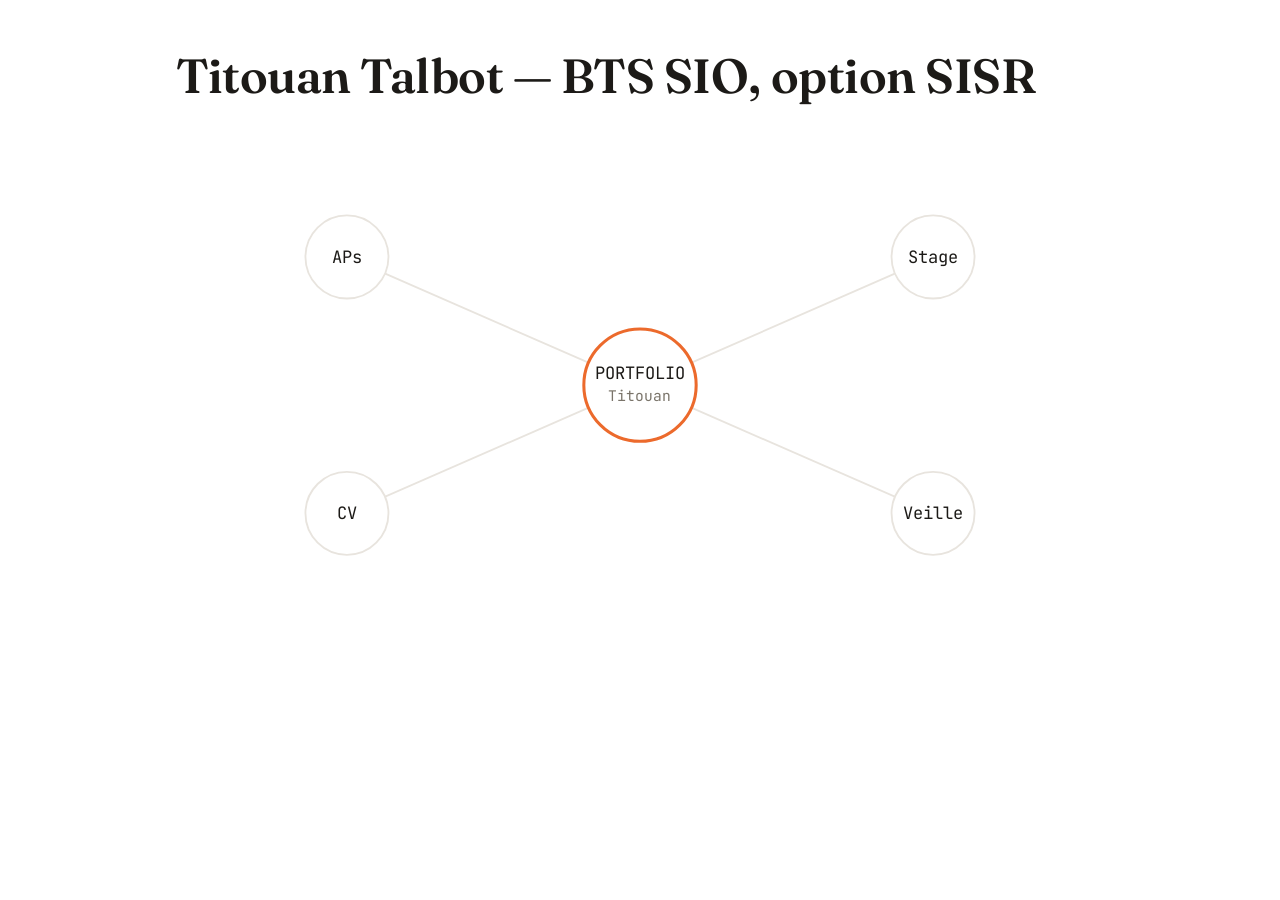
==== portfolio.html @ 85437530 "Add files via upload" ====
<!DOCTYPE html>
<html lang="fr">
<head>
<meta charset="UTF-8">
<meta name="viewport" content="width=device-width, initial-scale=1.0">
<title>Portfolio — Titouan Talbot, BTS SIO SISR</title>
<link rel="preconnect" href="https://fonts.googleapis.com">
<link rel="preconnect" href="https://fonts.gstatic.com" crossorigin>
<link href="https://fonts.googleapis.com/css2?family=Fraunces:opsz,wght@9..144,500;9..144,600;9..144,700&family=Inter:wght@400;500;600&family=JetBrains+Mono:wght@400;500;600&display=swap" rel="stylesheet">
<style>
  :root{
    --bg: #ffffff;
    --bg-alt: #faf9f7;
    --surface: #ffffff;
    --surface-2: #fbf4ee;
    --border: #e8e4de;
    --text: #1c1a17;
    --text-dim: #7a746a;
    --accent: #ec6a2c;
    --accent-2: #c65420;
    --accent-contrast: #ffffff;
    --danger: #c1432b;
    --radius: 3px;
    --mono: "JetBrains Mono", ui-monospace, SFMono-Regular, Menlo, Consolas, monospace;
    --sans: "Inter", ui-sans-serif, system-ui, -apple-system, "Segoe UI", Roboto, sans-serif;
    --serif: "Fraunces", ui-serif, Georgia, "Times New Roman", serif;
  }
  *{ box-sizing: border-box; }
  html,body{ margin:0; padding:0; height:100%; }
  body{
    background: var(--bg);
    color: var(--text);
    font-family: var(--sans);
    font-size: 17px;
    line-height: 1.6;
    min-height: 100vh;
  }
  a{ color: inherit; }
  .app{ max-width: 980px; margin: 0 auto; padding: 0 26px 100px; }

  /* ---------- Top status bar ---------- */

  /* ---------- Nav ---------- */
  nav.ports.hidden{ display:none; }
  nav.ports{
    display:flex; gap: 30px; overflow-x:auto;
    border-bottom: 1px solid var(--border);
    padding: 30px 0 0;
    margin-top: 10px;
  }
  nav.ports a{
    text-align:center;
    text-decoration:none;
    padding: 0 0 16px;
    font-size: 15.5px;
    font-weight: 500;
    color: var(--text-dim);
    white-space: nowrap;
    position: relative;
    border-bottom: 2px solid transparent;
    margin-bottom: -1px;
    transition: color .15s ease, border-color .15s ease;
  }
  nav.ports a:hover{ color: var(--text); }
  nav.ports a.active{ color: var(--text); border-bottom-color: var(--accent); }
  nav.ports a .idx{
    font-family: var(--mono); font-size: 10px; opacity:.55; margin-right: 7px;
  }

  main{ padding-top: 42px; }
  h1,h2,h3{ font-family: var(--serif); font-weight: 600; margin: 0 0 .4em; letter-spacing: -.01em; }
  h1{ font-size: clamp(34px, 5.5vw, 48px); line-height: 1.1; }
  h2{ font-size: 27px; }
  p{ margin: 0 0 1em; color: var(--text-dim); max-width: 62ch; }

  /* ---------- Home ---------- */
  .hero{ padding: 8px 0 36px; }
  .hero .tag{
    font-family: var(--mono); font-size: 11px; color: var(--accent);
    border: 1px solid var(--accent); display:inline-block;
    padding: 4px 10px; border-radius: 20px; margin-bottom: 18px;
  }
  .topo{ margin-top: 44px; }
  .topo svg{ width:100%; height:auto; display:block; }
  .topo-node{ font-family: var(--mono); font-size: 11px; fill: var(--text); }
  .topo-node-dim{ font-family: var(--mono); font-size: 10px; fill: var(--text-dim); }
  .topo-link{ cursor: pointer; }
  .topo-link circle{ transition: stroke .15s ease; }
  .topo-link text{ transition: fill .15s ease; }
  .topo-link:hover circle{ stroke: var(--accent); }
  .topo-link:hover text{ fill: var(--accent); }

  /* ---------- Grids of cards (AP / Stage lists) ---------- */
  .grid{ display:grid; grid-template-columns: repeat(auto-fill,minmax(240px,1fr)); gap: 18px; margin-top: 24px; }
  .port-card{
    display:block; text-decoration:none; color: var(--text);
    background: var(--surface);
    border: 1px solid var(--border);
    border-left: 3px solid var(--border);
    border-radius: var(--radius);
    padding: 22px;
    cursor:pointer;
    transition: border-color .15s ease, transform .15s ease, box-shadow .15s ease;
  }
  .port-card:hover{
    border-left-color: var(--accent);
    transform: translateY(-1px);
    box-shadow: 0 6px 16px -10px rgba(28,26,23,.25);
  }
  .port-card .port-id{
    font-family: var(--mono); font-size: 10px; color: var(--accent);
    letter-spacing: .04em;
    display:flex; align-items:center; justify-content: space-between; gap:6px; margin-bottom: 12px;
  }
  button.port-card{ font: inherit; text-align:left; width:100%; background: var(--surface); }
  .ap-list{ display:flex; flex-direction:column; gap: 14px; margin-top: 24px; }
  .chevron{ color: var(--text-dim); font-size: 13px; }
  .port-card.open{ border-left-color: var(--accent); }
  .spec.inline{ margin-top: 10px; }
  .port-card h3{ font-size: 17px; margin: 0 0 6px; }
  .port-card .period{ font-family: var(--mono); font-size: 11px; color: var(--text-dim); }
  .port-card.pending{ border-left-color: var(--border); }
  .port-card.pending .port-id{ color: var(--text-dim); }

  /* ---------- Detail (spec sheet) ---------- */
  .back{
    display:inline-flex; align-items:center; gap:6px;
    font-family: var(--mono); font-size: 12px; color: var(--text-dim);
    text-decoration:none; margin-bottom: 20px; cursor:pointer; background:none; border:none;
    padding:0;
  }
  .back:hover{ color: var(--accent); }
  .spec{
    background: var(--surface); border: 1px solid var(--border); border-radius: var(--radius);
    overflow: hidden;
  }
  .spec-head{ padding: 26px; border-bottom: 1px solid var(--border); border-top: 3px solid var(--accent); }
  .spec-head .period{ font-family: var(--mono); font-size: 12px; color: var(--accent); }
  .spec-body{ display:grid; grid-template-columns: 1fr 1fr; }
  .spec-cell{ padding: 22px 26px; border-top: 1px solid var(--border); }
  .spec-cell:nth-child(odd){ border-right: 1px solid var(--border); }
  @media (max-width: 620px){
    .spec-body{ grid-template-columns: 1fr; }
    .spec-cell:nth-child(odd){ border-right: none; }
  }
  .spec-cell h4{
    font-family: var(--mono); font-size: 10px; letter-spacing: .05em;
    color: var(--text-dim); margin: 0 0 9px; font-weight: 600;
  }
  .spec-cell ul{ margin:0; padding-left: 18px; }
  .spec-cell li{ margin-bottom: 4px; }
  .spec-cell li::marker{ color: var(--accent); }
  .spec-cell p{ margin:0; }
  .spec-cell.full{ grid-column: 1 / -1; border-right:none; }
  .placeholder{ color: var(--text-dim); font-style: italic; }
  .linkish{ color: var(--accent-2); text-decoration: underline; text-underline-offset: 2px; font-weight: 500; }
  .linkish:hover{ color: var(--accent); }

  /* ---------- Veille (log style) ---------- */
  .log{ margin-top: 20px; }
  .log-entry{
    display:grid; grid-template-columns: 120px 1fr; gap: 16px;
    padding: 20px 0; border-top: 1px solid var(--border);
  }
  .log-entry:last-child{ border-bottom: 1px solid var(--border); }
  .log-entry time{ font-family: var(--mono); font-size: 11px; color: var(--accent); padding-top: 2px; }
  .log-entry h3{ font-size: 17px; margin: 0 0 4px; }

  /* ---------- CV ---------- */
  .cv{
    background: var(--surface); border: 1px solid var(--border); border-radius: var(--radius);
    padding: 36px; margin-top: 24px;
  }
  .cv-head{ display:flex; justify-content: space-between; align-items:flex-start; gap: 16px; flex-wrap: wrap; border-bottom: 1px solid var(--border); padding-bottom: 18px; margin-bottom: 18px; }
  .cv-head h2{ margin:0 0 4px; }
  .cv-head .role{ font-family: var(--mono); font-size: 12px; color: var(--accent); }
  .cv-section{ margin-bottom: 18px; }
  .cv-section h4{ font-family: var(--mono); font-size: 10px; letter-spacing: .05em; color: var(--text-dim); margin: 0 0 9px; font-weight:600; }
  .cv-section .item{ margin-bottom: 8px; }
  .cv-section .item .when{ font-family: var(--mono); font-size: 11px; color: var(--text-dim); }
  .printbtn{
    background: var(--accent); color: var(--accent-contrast); border:none;
    font-family: var(--mono); font-size: 12px; padding: 9px 16px; border-radius: 20px;
    cursor:pointer;
  }
  .printbtn:hover{ background: var(--accent-2); }
  .printbtn.dl{ display:inline-block; text-decoration:none; }
  .cv-frame{ margin-top: 14px; border: 1px solid var(--border); border-radius: var(--radius); background:#fff; overflow:hidden; }
  .cv-frame img{ display:block; width:100%; height:auto; }
  @media print{ nav.ports, .printbtn{ display:none; } }

</style>
</head>
<body>
<div class="app">
  <nav class="ports" id="mainNav">
    <a href="#/" data-route="/">Accueil</a>
    <a href="#/aps" data-route="/aps">APs</a>
    <a href="#/stages" data-route="/stages">Stage</a>
    <a href="#/cv" data-route="/cv">CV</a>
    <a href="#/veille" data-route="/veille">Veille</a>
  </nav>

  <main id="view"></main>

</div>

<script>
/* ==========================================================
   Données — remplacez librement le contenu ci-dessous
   par vos propres AP, stages, CV et thèmes de veille.
   ========================================================== */
const DOCS_FILES = {
  "stage1_eval": { name: "Evaluation_stage_1ere_annee.pdf", mime: "application/pdf", data: "[base64]/7nvvex70qZp0zZptq5p2qZNmi40dKN0p2wtUNpCgZatZRcRWRQXXHAdl3Hhc51RwSKoiBsqODPuDqCjjooL7igz4zaMffmf+5IuIHZgnPn8mD/3JSf33Xffe/ece87vnHNfmgIBACMSDtrLx48ds3rvjoMAL88HcO4eU15RCS7uEYBvMrBX4pjGhvE9X82+DPdrAepzxoyfWHrk4ks7gZStBdA01U4YX/XFHQ/[base64]/99jfumDW0o64O68aB6RpP+5XLexYMGv3nb3nAjyF41V93tuzZCn/N8DrvVxE+/cuntX7dvKqRICz7xPuSWUtcs32aj6sbNMUfQNxUqDl3pScKfTz4FW3vdtf33+18Yj0VewrAwbCBc+TvtqP4zB+i8d3GI8IVxpWuELawu2AGmChDt8MaCEI7XjqbOkruEeAZb9lHgMRSEU3irzY7gx/spvhfma5XMpqZAzLMgzDAYgvxEsaBq5dN95qBdz+wYhn979AR8JMtALcKtx3nFhPOQV62lrawp4Vfgv1tVAL/2Lh3ocv/tVzaRG9CVNFCjif+xvkiJ6FTVwIpnNvQauoF5LFTujl2sA+eK8uKJZooUq8DsaLZ0LRMde5FLJEV4JcdAjqRbOh6qTGvgQWcIshf3B/O2RzK8HzT8/LgvLh++yfYPzJ3O/fUej4TmaM/9Z7LoEt/5v3O5nCXoRIeFwhL6NNnSlnyplyppwpZ8r/x4X7Hmq5KjiPM0Mq9yms4EqgiUuCudxmcIoC0M4+BAkDfdknIFvMQJVoLlSLFgzFNlwllHAPQT2ew4gYjMsWQPMvw83PKwLv+P6lx/H/YxG9AcUiOb+I+xpiRb/rrxdB/17uLX6CaBH4Mb6fxk3nZwz0ZfeFLsb4foZ4Ha8Vz+CnHHOdSyBKdCW/WXSof69oNt/4v8/JmXKm/DKFvRFWn0w/zMXvOMl+u37eiP5vFy4W3L/0GH65wu0gWI5feZIf14uYiFylISQDq1mEdrYSEj10GFtSBy9BK+afviMhP33s+HGM0Cn9ZHqeKf+Xiw01Sofap6FKIdBMMqJ2/LjodP+hsYULDieTaIRBod5nhVui/+lp/3fLkHTlJ6j9q9f6JQoDDEUughT0oo/ge2kIpCAL8SADeagfuVIgVYAKqVKgKtCEfgC1QDWgQ6oFfegfoAND6CjoBWqAaKRREIM0GunfwQgmpDEQi9QE5tD3ECvQOIhHaoZEpPFgQZoAVqSJSL8DC9iRWsGBNEmgNnCFvgU7JCN1QApSJ9JvwAVpSJMhA2mKQFMhM/Q1pAk0HbKQZgjUDTmhv0EmeJF6IBdpFuSF/[base64]/OQroA6UFYCCuR9sDZSHvhnNC7sEigi+FcpEtgTegdWAprkS6DdUiXw3qkK+C80NtwFmxAuhIuQHo2XBj6M6wS6DlwMdLVsBHpuXBJ6C1YA5ciXQuXIV0Hm0JvwnqBngdXID0frkS6Aa4OvQEXwDVILxToRfCr0J/gYrgO6Ua4HuklcEPodbgUbkR6GdyE9HKBboJbQq/BFQK9EjYjvQr+J3QArobbkF4DtyO9Fu5A+iu4K7QfrhPo9XA30hvgt6F9cCPcg/TXcC/SmwR6M2wJ/RFugfuR3irQzdAXehX+Bx5AehtsR3o70lcw7tyB9E54GOldAr0bdoZeht/AI0h/C48ivQfpS3AvPIb0PngC6RZ4EulW2B16Ee4XaB88jXQb7Am9AA8IdDs8i3SHQB+E34eeh4cE+jA8h3QnPB96Dh6BF5DugpeQPor0D/AYvIz0cXgF6RPwR6RPwr7Q72G3QJ+CA0ifhtdCv4Nn4HWke+BPSPfCG0ifhbdCz8LvBPp7+DPSP8Dbob3wHLyL9Hk4iPQFgb4I74f2wEvwAdKX4UOkr8Ch0DPwKnyE9I/wCdJ9SJ+G/fAZ0gMCfQ2+QPo6fBl6Cv4k0DfgK6RvwpHQbngL/or0zwJ9G/6G9B34JvQkvAvfIj0I3yF9D+kT8D4cRfqBQD+EfyA9BD+EHoePgEf6MYSQfoL0MfiUEKSfERbp50gfhS8Ih/QwESH9kkiQfoV0FxwhUqR/IXKkfyWK0CPwN6JE+jVRIf2GqJF+SzShnfAd0SL9nuiR/h3pw3CURCH9h0B/IEak/SQm9BDwxIQ0ROKQ/hSmK/+/w/S//AjTj/wEpn/1I0z/chDTK4/B9MMnjemfn8H0M5h+BtPPYPq/AdNp0dLvEcmkIuC445/Li48L8yVisUQsEktEACKpREJ7YMPgYZEo/I7sAfz4OT8c0/mnD55M0sGFM48z5TQvYpEIXyIxzieHGkZVAxtO6RIjKtPPL8P0njuB3p9+ZcguxSeonVr5z4r+nxS57KRxSyxBjAOxTEq/ESiRCNMY6S4Ov8NFBCPyJB5JTiclwzO49d9Rwrg1zBuKxOIRtePH5X8Dt8J6LzqB3p9+ZUhcpzluKRRiOvnHjeH4qUGtwpdESvFJIZPRFqn0p3CLVv6juCVc/AxunfYljArDcEt8ytHMKcLcqZZhei+S/1jvT78yZJeSE9ROrfyicafypHBLJpXgSyrDdolCTh9pSaUy6VB3SfgdLmIYkacR/dVJyVAYLHsyPc+U/8tlIJoRD0TxYgoTp3SJ/zBuDdN78Qn0/vQr/zW4pVJI6OQfN4bjp0ZOp0sqkwu4paDzJ5PJZYOHKRQNKZywDPDTd/z5uCVc/AxunfYlHM1IBdwSohnJKUcz/+GkbZjei0+g96dfGbJL6Qlqp1Z+0bhTrTwRbh0/NXI6XTK5AlmUKhUK2iIfNn/UV0oH2ZfAiDxJR5LTScnwDG79dxQazUgGoniZXMCtU4xm/tO4NaT3khPo/elXhuxcdoLaqZVfFLc0Kimd/OPGcDwrCpkMX3IlxSeVUgl0/hRD34CkUDSkcMLy5U/f8efjlnDxM7h12hfZ8CieZmFSmewUcWtEZfr5ZZjeS06g96dfGbLLn49bv2i+rFWfCLeOnxqlXI4vhRJZlKlVKqDr+UrF4GEa48sG2ZfCiDzJRpLTSclQGOwI37Q4U06PIpdJ8RXGLSGakZ1yFjaiMv38MkzvpSfQ+9OvDNn5z/8LjF8Ut3Qa2cngFp0uuVJF8UmjVtMWpepY3JIPniM8dvnpO8pHktNJqaFw8TO4ddoXxbDVByGakSFG/N/CrSG9l55A70+/MmSXPx+3ftF8Wa+V0WD7OJw5fmpUCgW+lGpkUa7VCPOnUikHD1MoUhyDWyPwNCJunZQMz+DWf0dRyGX4Cq8+qCluYQ52ilnYiMr088swvZedQO9PvzJk54oT1E6t/KK4ZdDJT4Bbx08NahW+VBqKWzqNBltUKrVq8DCN8RWD7AuPXX76joqR5HRSMjyDW/8d5UerD/JTzsL+w7g1TO9lJ9D7068M2aXyBLVTK7/oOl+UXk6D7eNw5nhWNCo6f2oNxSe9VostarXgfsKFQpHyGNwagaefj1vCYH/Rb+ueKf+OQlOwY1YfFKechY2oTD+/UL1XhfVefgK9P/3Kfw1uRRsUJ8Ct412KRqXCl1pL8ckg/BqNRjNs/miMrxxkX3hc/NN3VI4kp5OS4Rnc+u8ox6w+DODWqVnRfxy3BvVefgK9P/3KkJ2rTlA7tfKLrvMZEbcw2D4OZ45nBbVKq1ZpdBSfDHr6c/8ajVYzeJhC0ZDC0coIPP183BIGewa3TvuiVirwpVIPrj4oESNODbdGVKafX4bpveIEen/6lSE7P81xKyZKeQLcOt6l6DRqHU6hHllURRno/Gm1Ou3gYbo2MZT2/xPcUo0kp5OS4Rnc+u8oA6tHdPVBR7MwTMpOcfXoP4xbqPQDeq84gd6ffmXIztUnqJ1a+UWfT5iiBdw6DmeOdyl6jQYdYhi3oqPov2HS6fQ/hVu0MgJPPx+3hMGewa3TvmhUSrqApB1cNVWp1ZpTw60Rlennl2F6rziB3p9+ZcjONSeonVr5pZ+rspF3fOS3fPtwjwj7HFwD9D/AWYWnd1awQTaMhQaYBB0wCxbCYtgBn1oN1lirORQa7DEaamE8tENnpMcnAz1CH5xgewPg4K0Hbzl400/+kvCQj1gEvQBEPPSjw4SO+/jzCGXnOFiLOq6Pw+lKTklNS88A8GRl52CLz58fGDxcVg4wZvD/wY3D98QRBNi7aISDl41wbLA8QMnDJ9NzoAQb2yZPmjhhfF3t2KrKivKy0tHBklHFRYUFgXy/Ly/Xm5Od5cl0Z6SnpSa7nA67LclqSUyIN8fFmmKMaIF6nVajVikVcplUIhZxLEMgo8Je2W7tc7X3cS57VZWb7ts7sKFjWEN7nxWbKo/t02dtF7pZj+0ZxJ6zj+sZDPcMDvYkWmsRFLkzrBV2a9+L5XbrTjJlXDPWLyu3t1j7Dgv1OqHOuYQdFe4kJeEZ1gpTV7m1j7RbK/oql3dtrGgvx+ttU8jL7GWz5O4M2CZXYFWBtb4Ue+82kjKKCBUmpaJgGwNSFY6qL8NeXtGXbi+nQ+hjnRUdnX2N45orys1JSS3ujD5SNtM+ow/spX2adKELlAm36ROX9UmE21i7KTtwiXVbxu6Nl+7Uwoz2dGWnvbNjWnMf29FC76FL70u1l/elnv2hyZ2xk9w1oblPVraTwITmRyAjtHZb+try8hbsuZGt2LjxwmO7uzNqmpqTcDz2ikutdIBNzcLYsDsxefDqs4axsE2rC3O8Ta2JVJSq4ZVZg8eEmtCd1vAeAywTehf7WJyqPutMax80Ndv7GGc+JbPyYePMfOyGpYXgvbuRj/aN2gIqEJFTa7du/[base64]/[base64]/[base64]/Zr1m9bful6qWd8m7Dy5/uX14r6zcy33r8y1PEq2tG31bmlbd26VZTW2zfPObZs7J8eyYrnX0k3mtHV557St9a5pO9u7sm0ZWdK21LukbZa3sw1vt32l3llJb7tsufbcwPk5OZY16hzLEnGOZS6XY5nD5Fg6IcfSm702m/GklKQ0pLSl9KSIPA5PGqPXSYPMs0ayxrHJcauDtasrbMqKJHmFVVphEVckchUJTEU8VMRJTVKjNEqql2qlaqlSKpdKpWIpJ2Xol/hq+nbPhJoZ1r5vx9t3Evm4KX0ieynp09cA6q7pESAktOEyY/oxxTRYWbKNkIpuaxipUYimUpJQ06cd39zXkdBS0zcLK5CwzQilLdhtfCmpaWzeJsW9smnhz+2MQq4va25Hky4lS5YsSf+JsmQpJaZ0cSmA2AA59M1ZISf0Yujb0OMAof7Qi/37Q9+LjkA334bR9znY7+6fjl2JgRgghUyH3zMbuf9hVOzNsARbOTKdPM22wHunEgf/K0WcDBYA0QGYB2tEH4CH7+SH/e9nLgqyYF7o+9AtyNmh0EHaFtrJXdl/ILSfu0l8GZjZ7NAnA7352f1f/mujGP4VTu518ITo7zcDfx+/QHRE3Myv4aeH7hIOXoWtXSztztD/w82uFc/GBEcC4NUl6ZxJuqS1LPSvZYAH8ey/37hWNBv71bKb2WRxLujBBd5gDJeqMqSaQQVaIicp0sRER1JKtClZ+9rqPab+1Xv2mLTvHF69R7vHBCUlh7WHs7MIKxbbbckuv8vg83lzMGUQE1teLmYWkb3oKErZJBmpyvc7XYQoJaVF/mpx//aLxNV+rMgbRT38HdmlSdacS4kcE5RsdS6f+ljh54XZpaXZgQ8CmkJ1dgnN1r4IhdgnxTE4J95gvNwQ65A4UPGtBk61ht3E3sqyLLZEJzhiPR/S4fa37oESbZF2z+HD2hezs0ROG013YnQ4XldebgmDA4yOYnTR4XGyPn7J4/uiTJPj8seXLTq7pnJKVGlBQwMhKy4g7Iqixjx/QdMM3/wVfCPf81c6cCrlqaGDol7Rs+AENywLTrC4PK4eF+vKiJU6UjiHNsOawWRkxCrpT1hbUVmC0Ijpbi9OjuwK+svosBtegYNwBOdIkhnLaFPmuc4neDqmWR6GmMyMXa7xvOh5cf+LrbqYQCty803roj36gKf18P7DOn2gFblyJbuSxRJhE/gyuPw+v8+gR06NMXqDMUaYErEEG/0u7v2GxjxX9W9umZC5OKPe33yVmuFaL996tGChMyq9uFmS4ZjMT6i/2N3Wm2BKZB9efqNCodAsfLuqpsBLki3mLPO3REpWbZj3Gn+Qvyy+a1J6QT3HXfCxXCzh1tNk+vzQK9wrYjskQCrGWp3BCqMTrLYsW6+Nszk8GSTD6lC7HVcwm5k+Zje6RUmemlnjIi6HR1+iZ/TZDm1cVlx7XG8cF2dNsjkyHFYREeVpX2s93L+naD9y3XqYSuHrVtQ9FEJrIDvLKU5CtnUoBso35To6CoVhDH8SmyRGYvQ78nKTXQZbsg67oLxc7NJP+ZuK2liGlar/p7bv8S3PpyU1ddRMvLKDb1kXR8jUTJIzpVU59cH7/tDHsAsnJU/uDHCO8vK6vOlRxrMvP7CkITjW0za3e8OKBm4vs/+PCs70hzGlFf3FEn6jLJBTUFeUhfqaE/qEe0tE/1NDdTAbxCJDtMFpYA0qh1nssIOZXGHebO4z7za/Yj5oPmKWmF1ZKXYmxopikjssWdrX+vdTDd6j/bB1kfawtn9Pq3Y/GpyNMmC3SRi0LG/OMKa5JDyUpyX6pBxjzKAkuMYp6VFRmuC5d3581eyZsx1L61OK0pJz+cP8B+/9+hri/DvhMsaYM0bNNukSXFxqm1sm2cN/+dWCm3INDbkZqXmFGZ/ccctrpIG0khSxOH3ZhN6cVB/V/U2hm0UXiaNwrtNgeTAvVZuayDgcnriSuIa4trieuDVxm+IkcZJ0q0PJJDlYmUdcIm4Qt4nXiDeJb0VtTXVEZWj/THnccxhKDvehSpTRaN0aOrg9Ns5n3Rn6ZHuUiX4e2a430M/vH5DJfdTPtFANEJQfFV6fl8sIaIP6zsUYdXT2xVQUxOXUGQURIRqRuMJGg2xuUdKGXycQ58vfTZx4zV38vrFtS8iRDv6p5Fmj/jS9pVtOGvI7yRWdPeSxHv+CUdWytt8d5t/[base64]/K7Zi5Ijro0w7n01dYfrpvmSBEx4gyTaQN/lEsy1IxaoRWrtTFr6veYVWJlkrOs12ho7iBlFzCxG+wX26+PTUgosE/LTcmkKN8a+hV3j9iJcLk2OFnujnMz0ShdRYxDxpoNZuY889Xm283bzc+Y95k/MP/NLDW7st1pIOHcTs6RxmSKNNEaplezQXOt5k7Ng5q9mgOaQ5pvNDKrplfDaGR4GUditvZt9Alh6UWEZ9I+K/g1amyewwf29+9ZNCRAoyQiEAqxaHo6oZKni7i5QXmJOWtM/Lpdxbd2MMz1nbs2rmsqzH0ld+z2qYUFVWxDkSth6dP1i7e8MY57X5am1e7e6NRpzyqo12b2X1ZQX1fInZ18S3JhvSbK4CmsDzRRWSSHHhUtQTzNgfJgssNjIzZHpsHoUCY6erg13CaO5SReJZMWZ3OA1ppNsuMcEm8YN/Yf1r4UQcr+PZ7+VmQU+WHoVINOq/cfyxCjE1QCwURwIwgjuU5fEtUYkb/8pVf5j/lv+W9/ePaSWzvufrapKPHFiVNueDc799oblq4q/OQ+i2VUqpPMfYFoi8Yxtfxr23eQWNyAibt7WeX46b6Ji57mP+IfvruoZPK0Pn2dOjM194ZiW31gLOWwN7RF9J5YDxWwIdgc57jVf7//ST/[base64]/LHLVrLUMu5bWa/mXa2PHlNqrUsRlxFnXucruCtD/hwj20J+5WtFraDvXBOdbLcCkWxyMIzXW7BA5DBJQaVVWVZaKu0K1WdWn2q16RXVQdUQlUaUyRrk9zs547GvsG+032u+x77I/Z3/T/pn9qF1uTza7RfJoOWOV98o3yK+V3yl/UL5XfkB+SP6NXC5PZkQOi9mzt//ZfirMr5FAiQct60PTYYwYTVpB9FTagj2JdWwkMETDsts4QZzY4nfptH4J3Ql7NJEAP+zjuZ+qyYaNRQ0NRfkH80v570tptbyHiXqjaFyK09f85h6Styonlbslfif/Ml/CNubnN4jsDfn5jZrlpJ5ovxPjLDhtImmabmXQaUEZFYdu57rFYvRbZwenmBw0GgsHYyKIclzBbeb6uN0cx0kSRapoFbNBda3qTtWDqr2qA6pDqm9UUhUjio+OZ6zxvfEb4q+NvzP+wfi98QfiD8V/Ey+Pt4jl2iiHVU7kiQjV/av3ap81afe0LqKKpl39NWpYRM2cgp3l0fX1sBppWQzRnBH14fTLv3v/ym+i4hqKihrNMvlhsiQmuiTZ7spNdb2uQ7YeYKICjY2B/s/5ksY7uV5JZqp3Ep3/qtAW8eciHgrgnmA1xHpYQ5r4Ct9mX59vt+8Vn8gnKUxkDIzHGg/RugyHC0NUHKoux1XqYlxWnSPa6ojPjY7NdQTzG/N789fmb84XeYpIvge9TuBZtCIMQ2gUQsMvDD/xhWkA2s+ePfqYwKAD94SOBA0Kjc9jRXcNWqwBrcVSR447+HlwwJGjK6cmxw6ijl9Pp18Qg0GPW9igMI7VU3XAPhi7idlwsJuczDA69ziDPnVhRYqtYo40IdHd3Tg1PSUzY/LiGfm+RQvyjLEFzS2eDP+CvPysfHdXkTMlr216Tn49a7yNf2RR7+WeFP9tn5JW14037r9s2mT+b/w/+H0klcz8aNNdZQ/zk/hX+OfNhSmOm/66g4y7gH9v54LK1h66nEJgfGibOE+sgTw4NzhNKWVd8VKDiwtJiVXqduVKC11LpWsca1znSy9xyaQu29Xc7dx27hluH/cB9zdOwmoMGmaj5mrN7Zrtmmc0+zQfaP6mkWo4iS+LsTEGS6xK6oj1ZbocuX7tO4IVvda/Rxt29Shw1KhWfSCA/gs1KSwXIAJkacNi9Akvl/CiEgTiy9PSuJG6d4yQGLFbF3VuJU0e48WSK8ZmJKukYtOc0uop5Fmyi8gx37/qdkb8bc78dQ1kKrOY/6GwgX+6gX/DnRJIuS2l8IvCEr6k6Muioulr+8/i51jPIofvS2ioTNnIyxRX8xxGh0WhZ8QO0eeghkSYHAx6OKvCY3DFWM0Bk9jCaRUWg9acqhNpHNIYxyaUp8QiZRxShyZXmqvhtFKthjE4OIvZYVVkKRiFVdC51w63Dkb/rTT8o1GL1qAXXBrLYKwfCW3ogy1UFD3/p1feOfAVmYex67Q97/OH37312nXnPP7nqy+cPqX4nodIEplATKSQ380/idn0F/xTotg/PfftXV2df9r7jz821eOoskLPiDpEj+IsNwVzxAqjolfCGhwlmWsymcxMhc3piFsrIRJFmANfHBOrIamOGBkX40vUOHJw7g7v0e7f/6I2krXQEL4/nL/R4Yeniir4wJCThTQGBqIv6pwFr4PZDN2itSIxU8hftaq2bEpa4A/3/c/dXdXvbrn4EZYlN34344rtjpQSz6NZ65aeNXbs2jXvrLucf/Ng8aLpq0rGT1tVUzft3JQEEVc8/tfPkAp3/tjcFHcKKR411pUtl0h088/az/MbZlHNloe+F90sOoI8Xx3synK5rQnAJTg4h/snlNblczMqhcMo8kZ7mV7vBu+13ju9D3r3eg94D3m/8cqCXuL1y21xNmaNbaPtRts9tl2252xv2j6zHbXJbD6DMYFzJHj6V2v37xGwEt9IfhAis3Dqg6CjXS2Et+GQTGKkcBCRUETdkSYzyREQ8VFhCeEtF/Y1Im39nbdO4GKi1dbUWn+aR66KNnG5757X40grt58zs7j4b8W1JKu2aNw47n6Fgizm/[base64]/l7BA/WJ8tADpUFVMB3ssRBDrojZHNMXszvmlZiDMUdiJDGudCljZwBioxWxFrFDkeF0WNKpc3mNTvQeXaDYI8Aczj16GJxywSf4hzIYyYDDYFhXeL4FJ4Fugjn7uvEZ6YXl7pLAJDPqZdWUBzLL0pu6Us++NjUtPyMtv90VFZU0qp7cQc55b8VZl9d5GwIpyfULuac/5nNWrqyfQeyM48ILHxtbmOzonDxp/p/495GnBdyNTLd4NehA/aAC0qTpGg9mrC8O5OKDVkwXWj4MpmZl+Ub7a3xNv7p6HHdjzqji0emO3IzKX19XlhmkeXN+6AmuhouCeHBDcTAJUh0iu0NxhYiIJJkKcYY1IU6T4IjyuBwW6WYpI82kqx/a/QMJnmAT6IYPFwkAQhffGF3uIGJEppuOJNfnd9HsRVgmwDq7N7Nz2qXZf/kL6fy+bfV1MXKFmU1PHsfvk8miLIqLXmhvH9WTnVjameGm/yT5L2Syb/[base64]/uA115Gsb2qWxyTNHXvNNZvn1qWYR+u0DHuYTFy/vNZ/Zf/TV/K3nKVV+ceUpqZuuup9oiI1Vv7OklH33jv/Rr0yV63LQl49yGsmF41RowveDpb0mtaarjDdoeOspqCp0dRu6jWJTFE6Z1KiQ4pRZGRxjwNJslRsVPq4pc7znZxTGZeicyQ5uGSakGhf2P/igDvrfy3wIsW9SAwVtCRZdTpfUrNW60vKUql9unzc1XXhri6Iu86dNMRSqnyJQWxK1CpUPhOtmXaGdu9QKn1KoYMMz3HSZrq3Xa2hn99vl8vp58HtMpnPqRNCMO+wFfyWAbc0bClNFF5EoaulaHm2yFIiM/2r63+z4Zp/bF1y3ar83/L3Z13UfEHr+Jyuuy/d2Xp+yqLeCxvLMhefe6j//qfzq29aODG55trcXH/2rMVVRey4c87JzirOdVFvUx56hBNx5VAIi4O1Hp3fc7+ONcshDpge2Ej/wyTsgufgTfgMjoJsDWzCqZAUqR1pHjGjDHjFSoe32BTtTkp2O6yOLEfQ0ejodVzhEDuKaMQg5PVFNHyiQVQk5dtzGEWO0BnxwEPhEs30w952IM0LZ3oR844sqUUPrGifvUqtVmskXPq0bTmYV6swVq9XxkvGFZ4nI1fd9nhVFklvHLNyTtfCjrhz4yQB/fjX70zyu9PjF8UHamoC+NFOJrUnrkjIH3uz4upb5u4bk2mo/7YuvzocXT7ObuESUdsmBIsZkVHkiJMr4hTMRsWNinsUuxTPKd5UfKY4qpCuUWzC8EiSGCcWOeJNEkdQ06hp1/Rq1mqu0GzWSDRCGlK0/7AAG9SXogxoxI25R7JYYogKm9LQQgaNDtn7ZOvPFb3XQeqLRtmsXNmonuhtf/[base64]/jTf5tW2Hi971GsYrrJWJXKAvf4aKmyICO9AK9bx1WSeWIvaHC0kC4DldjzLJR8m51lEEAINcYuhKLG3xc4zWJ7mb9Hby/nKt3WlDftvoqeA5m+CvrkJfQxN4N7C9ADQGEwXsM4oyHVlhrndMri4tJlGkhN1SXcb9NtEd+PmOgtwbDR6yUendeDNYz+dV4vvuhkSiTiCB/0TWExxmA0DMAlBsIoRGrArPSHCVHj6nNyx3dxzWTtwuwGRbpkfrqpIb+rVK6bHjcxPiHXm0mm6GU5L4yrzUv4WGWdnsTsKh0dggw+bkWpNb/+YFI243BfM1osAhbOC73HvsH9BWfNgjM7PagHSbzBYAeGyFiGSYmxWiX0ialSpqqSgMsVGytSWxCCgmolU2dRb02S4meSCLnzpoMJiU4PAZPHqw8QTzryhpy2TW/1emkLsknz4iRbXq7BkEsTxETMd0i0hPo2KnBW5xA+LLv4q/itvzJodTMXXXFBX1v/98pE8+Tzz6mbRgrOOZtZPe+J+373/kskgWgu7y6O6blz2nUkdfoj3Jj8UdP7/8ofsvZ4WnGGU0Nfsl9wP4ATAg/FORwWjcZCOYmS6asslmRRtFKpZ+JtrGmLVE+HXxKDQ/QQDx1yutdDh44DRi2AiGcSdItDVy14rZjBFZBkF/O21t7OH2obW7m7zJbbwN9+5RNHyI4XKyzp6bVFZaNrsqXs6xx/6faqs1amN+Q1v0SMfSSeiZZazrkub8J0PerRitDX3DLuU4wn0iHjwVS93m0Tno9rUOzESWXsjL4/QbGFjtObTkyCbD04QIMfY2a0/sHFcxwtJNky2bxcQoEuhqXCpdLdwDAc0+aLXZlgIRcRBabFT/pXNzXlETXDMGJ/1U3njL+ZfFt0Xq7vhrpAvHdanlpxOX//rt38A3HoH9Oamd8olTXGN/jbYkuvqmh7ndpmU+gI+zX3Ovhh8g6jUS730CFH45A9ngCrUkE8UbHxKpaNzfBRldEgG76UjC06yo8udlBnBpWGCLqii8yA14PyR3eV43eEo0aRRBzjDfsw+rxIFzYVX15esrDe7bUOzIfdRpYpuCxSNqlo7GJezYgM2w94pZds4F//[base64]/2TXxNbkL05Kvmsu++EeuZU1gpFlv5xozJ1YXsJJfJNru4WpowuypnnDSJcuEMHeBmiGIRt5YHx9psRrNZ+PNhLf3Xa+lG0VwLabGQNEuBhZFZYi2MJdZ8kZkUmEmqmcSZicxMzDI1UeufdBKnk9VLt14QS2JZ5NLbWiKwqQ+0eltpoY84sYQNq1UwLDxOIQ/sVh01JW6QPXHkediAv3AIy9dcYBT/2Id8Ezn/lU4SXZvnci0JZD7T0TjtrRl1M01JedUkitjza8ihT/k3yD5SxOStn+avjyn7iD96ztKWTzD6a/JPX1btp24L2kNvcbtEDFSjV5anARQV1SazrI4GXTiJOhYV9WEVU8cmJ6fBAM5BWlpC2f1ZCVvlfYMonq4DL6rsgC1Sa9SFgVw0bI1Z0E7caCV3IPmJlkQLS815w5rom4b9AyeiSbNXN9/DfyZSKsfk+6ukBo6Riqv8uTViMeZs0rvWcROK86qVnFIjl4zx5dZwKnJUmpTXWD+lsrCqOuCbdrg6t8VSodmYFZyeX1MdyDgnI8WXsi7bwrmvnTR/bVUguylG/8Siq+qizsqxzwxUVwcSS+7PpxJKCH3AruQ+hjyoDaYnJzeYiMmWlQXKoLJXuVbJyZRBBmxEwdryHI70LbKEBC2KKMEgmDMVSgkKImzJcS9Mb83xaF9AEl6Uj4mOifb6BQO22wejArpyTB/popTs9GsHEccgJIduJcdZ2v3rxubbLzhvzpTyQFVVIKuCYWVi/WXrRs16puX9C/LKS5o87NsfXevKnN04hVuVP5ZjVZo6X6BU4a2cX1v42oOrfWXqmKjSQneNEvnLDr3LXsl9DyZIfgQkaK56mbpKIokztal71IzasJUoBH9APK2ClWJqjgMMW2ESDnDYci/x1r9wp3pi0b38u0/tU0eP9RVWR31smJwxregZzL/OI/V59bV+fj1/U3hd9wnRJSIxeOk3HySsBSxK1mBNJ+mGzD77VosSWFHcVm0f9aUlJfqYQAmOAO0oJhCOECTswNqpKzkCErkGn9+vpxkUBguCg4rRDw8ZuKi4Kk/t8u7sGJ0nStlkyy0uGtMWY3AHLi9uyEnJuCkue1ZeuyWzIt3YkD/HYY5KZ5N+xe+7+sv7JgVJ5rl5vHRfV92om0l5Y/VfSd5T/HP9NzFTe19d/TH/JP/dXRNjCute3TibJFPeqkOvcz8gJgYgMxjrBh/x+QpVWbHBWCY2d6skQ+fcqutjw4wFAgOSbfXSVQ/KCSSjTQjaoR00Gz81m+TBvBz5ikHOI6uf9En5t0x1VeZSvuNJjuHOqxor5ug3rcRtBcH6aW9bLvqtjFMadRftYv5604xpZCev7su3pKTN6OT5qZmO0am2tL9lfB5fVJdZofa39lzAf5x8791k8mULAxm5V/R/Xp0mPB0vD72MXH0LcjCCI6jXAeb3IpOiDRlWS/ui2K2CO0ZuciLcGLSQRDEtyQZOCmR6IYxkyskKYmTS+Vv5Lw/zvyHyXetufemSGzd/QL4gqeS9/kP8Pj6JZH9x3hWkatfmZfwT9N4laIWvc38FB+blgaA5TuKOSUiIiclJ1WpBYr0/DlE6ncsybOWEwJIikp4K1ivgkIfCrBBwxRgH8STXjyJ1+bwxRowRxBLjgFdxsagyMUYJjb2SSZWU1BQGqsQinZgjDbVfPU8se7Zs/HstnnvLfRMwVOCMpHfj3aT+I29jnW9ebfX86Ss6532V1B2t5798/KI75XkfVPganLecxzyk12cmjn5Yv6TwKsFv1iPyVmOsnAo1wUSDFJJIUlJ6cjyoMNJUJSq0DhGNC0Tg6ItF4H0I67HRWhrxDI8SAoi3FFr2CBLfQ8P1GGMkfkxGDsKhQsSbUEANx2x4xLcvx5dT1zH9+cVb+E2k9qG5X66yTvDntlzz7va/8FvffYj/vJqsClS42if564xpf7n5h0n1Kw3KxjJHlOLVzU///dYL8ssoF0zoKLeCOwQF4HmYAwMxGBJyqM9Xo/fIySlKgJiYlC0KYVJ04Ug/XfD6NPgV5IxSH/QNybmsK0+Ce1TLfTExRq8Ahd7wcvKQ22euZzVaTuKssHobOZEiSTy7cEF9dkJJcY2lxm2wTZpUYGwpqery1dT4SoKjy/PZN2Y/ePvjnib7mDE5tX69JkrzwQWkojCZsY1OSyh0YyDIYRHX+ApqOA6E70G8y63kvgAzZAfNErU6gYBRa7QaWQVrjN3C0YnhdPfT+DMcsw1EajQEJTpB1XWCoUZHaxmMzVxMGCNJz+pLzl0yqWjN9/zRu99fac4fX1jDefmiV/aQWWT+xS3Tb3qSN/G+tZ8RHTF89KtpdCzNoWe4esTnJMh8AOJk4ZhdVSWT2bPignFMHOgTtur7xFvDaILWF5YxDoQ+eBpcYWTVDBUsww5AiMHIWCbMtqfOKPXXx/rqXlY2FyenBW3nVxV56vJnxnXmk62HiKpr1iVNeWm26o/737I+kekoIRcQ+YG7c/Pru/kVb2MWLMS8kumMizk3kgVvgvcgPign+Zvz8zMyRpHgztDrO4Jj4j3OdF0e4HvwrBmDZ10GO/Gs2KCWFG8uLhbOqgnWDJ1CEaC4/5Bkr+h3iKllMCVozxk1qlQCCQUFmaWl+ZCiTbGm4OykpFTkg0SCbca8JBqvyBSYj6XnrTDOQfm8kDMQWns9YWXEaRNyUJ2XJp80YjFEPLBv+Cb4EmE1Vj+U+4jtVqCLthImrMCE1oV1pGeWjc0fMyHeYklQaTSqqKgb/doJmWML1KxYzSV9+NlFCYmJjvyxi6bzX/BrbrLevdf9+Niywho2SR+3zJI2bprRQYqTMEqJzs/NzYuNizXZrX+/[base64]/P51Utm/ktFN1La8sqcuK9nHEeMXv+lkXj7rkfv49+bkkagbyCIia7dPNiV5/LUrJrz4A3/w8Y9I3wb+Qdk1q5rP75dwrGRa/U1RF8cb6+LQkmL7vxd5RN9jXp+zPS5OKRJyE0x/RaIUjTUmJoGRKVnnHH0CeI7LfoXERLDmMFglc/T7JsK3sCJZsBV0uXpAtGX/Gle+Wlrv9voz+IP8dR/se7p9VFGqv4k/azt/A3/pYjKBFK8vFD1WtGHKCnd52kSm/8/8V/x7/Nb1E93jgjd8Rl4iD/eQP5AblqHO99eHbhNdLL4MbJAB2dvSE8LGr61KSMhUGp0iqT02xbrCII/txnl6gbo9tH/vCznCoCNfJTP48liEzOHBtMNrBYimbtllMEbTKXHkaUlUYbVSIn/u5he9lhpf9c3EdhupZh8iK/hK/q6x77Zy6q51iAditj5/DZHemMdMqy82ei0puXVPtJ7/CD+Kb3mJf5zflMcduqO///clH/yBFKNp9+8N3cb1iSuhEmbscDpjYrgB/OK4qgKf1xdMD5apvN749DhqrdEIrHE+L2pxsa6YSUpZUVEhYbqoz/MI3Hk8MQEhx6Aa543TIqv6wLD0GJPeodSR4t7Ad8RE4sFVCxq2WgeyZX2emDtGNPQEEtj2FXm93h+tv2vDpodFKrLknkDhuFX9F4pzWrZcMT/jkuv5W/jHHlMoovXX8R+oymrzxl9OGsiC6C6XOMbzaKBJmu7Jjj7/Ubu2uni1smBRS1+RXLZxTs49pOn6tWazLZkoV9sX2ZTqhmLf2Ocm//qdCROA8BNCN3H3iJOhCOqDGWIx5Gpzrblsbu6oRE2yJZlJxmwaXY3WxJhU5sRs1sE6DIXu7C7DikgqjcJBQsMvCmcvRIIwKhXdMWsBAym1FplHG40eYt7n8Ecy7KEUlGy+aipxXlwfGFu/zFz4kIw0+P31Ytk1d4mzJ1WUzJpHTJ85valR71+5iTQ15pmNS3Z2cN/yu5ylUwprpZL0/suKamoLSf0HZNK7lbY5EnF23qixv65fsPFWZ6I6uW1qfpMiFS3T3/+BqBLRyg+NQUWiXi/JSVEZjaCiyhKHFqpSBXJs6R65x8nRn1F1diXm5cVakfM9NMxDANcFBJAaMlga74Xd8bHJc+RxksBfJpMsFnLupGEMg+C+fezbv7sy3oJZ9JVkRkldzuSCi7OrR7uKVlXKr3qaF5PHifxsMmqcz5a1Ycp8/oE5F2z6ivHoytQT/IvWTCpK79y8ef6RHYH0ogmpO/60poXJJZOZP9/VFGiyjO/n+YN3n/Mk9ezT+vdJmsRroBDqghlStTrRBHqt3qpn9fpif5YjNYsFt9ZtdbNuB4BFJHLldrlWGM0KtHZEqPDiKfVjrTFhJG59wRtm2YfpNIZThmH5tN4YYRp0eWJMySXMQNDFMuEck3aUiEnfZWTt5Op8tbgut2l0XGzhsvXXVhe28IoV/O/GFFyieT1/rLoySqetzfI3cQxGFa6ASiW/eB5pH92y8rJtf/ngN2/xLz2+dENediMTyzS7EzLkclP/07UFaZaln5A1hLvt8tbSutKslJRLUedn8C9ySaK3BAmkyGR5Gjdxx0RhQm0hctaSlpalgqQk6pqSsubE0rw6ViRSAWU2sroKdNZNnoH8GtX+BSG5ZnQGNP6wl5bYBhLr8Eo2fc5mkBznnbjB+J+5UC/lCFNYXRu4Zc/1Nyfl10/anBgvZpWxT35VoUgaX1EzlYwh995EdoxPG5/fdL6Ne4LfzdfwD021cePyC+q4aG1dwaQsFcuNarCkbZxP3iOZUpVC5srNrzl38tZr7Qll3vw6I/1D7tDFvJ9bJI4CD7iCOoUiG9xuZ2xiShfo9Zx6gYB7NPF+gdq3jtqyyBgzPAAJG/RA/IyJePLgo1ujITomiiG1ySmPXdB8YWysv/boeXs+Sjc3lOellNR6L7tKppLo7bV5U3tU0nF54ujOcmV90cyzlkWbY8eMGpOymHxHPOvn75wa4/bm1+zk9yV++RbvpFo7o/8N6btiBvKh5EGwytmobGqlCTJlVXZ2gTUqKyoYxUY554DcyurMczy5uhU0jMDYS0jiB+LTGBousMIifzKCG2bz6rBGmhlBGQ36GP1gDo9M6yPq68CM69tr/N5p5T3ZcfNtyoWJhsScjMLa0vZR9o6p9c1lqQUdcyzeDQ1TzcnVcYmuT/64ob7mNv7DZ6awd/Ufffg3c5+cT57cmd3/6W86yyz1JRcTKVlN0u/eczfO4F8eI/Fk8+WfP/Mu/zS/f8Z1z/A7YrU9vjHbiYWMQm3VhnaI88T1UArebTID5dqIjsxgKB9l8RT6R3e7ViTKtKblWnRYQl5fQp9teF+IeGMi5O16ZEzLDKTt4aAchCUMujw9PN1nhXR/cHoxtiAWbbTHef7HjxxZFW2JuvhFKbHmZrVexD/15tVNGISKLh09QSyWiuXSrskz2htKfHXE+sS1GHKOnsB/zr/Kr1tIviUL5oxOubZ/0dT+h6b1ukaTKWTK4W5+dePiGb+y8K9P8WXUTnDm/WMOsTn8Z01JLg+U5px1MzD8lNBesRw11gRpULbd7HJpKfdmnHOtNgOsVoVRJDICK5Wq7YYVsampaoy20UiFRFyISTzaF7wRT62jMz/c+iJrBEII5RfgKrzsCcJqAZn+3WO5nbMnTexlDjEi5ll+Kr+Lf4dfsO7rKq9p5nf3v0yU+9//hNtb3jbesbSidnNnP2npX8D/qv9pMo8Yd5GuJcapo4Im/oeNm18mNx194WGqw1F8giggegzSoXhHkgZAQ9mJQXY0GndctDyZlaclmUx6SdqcRP0CIQamjBwTXnmE5c0BG+To95k4XRTYrY5wepXIDGThlEWvlfuyLLdobOq68/gf1j7F+PmHvuKP8nETikalJy76+JreOx56kf/sfXLd12Q793z+6BLnJc2Tl2Vd3v/+e/y+92/3tdblj8m/YuHtLxVP+uK6D4kNtXFz6HvRGtF7kAcpQT1jMDgzM/1mp82mMELqHMXygQX2sEukvoLG5/RLRkMOn6J/LssOrA1EmrVJqKdJQwDDJhNdgkhUU5o3SSRSmqPebHh2jjG61ld2ITN627vvEMVj3fV+ze+vyuP22nmev+M+U32daebiugKj0RhFYrtJG1HJU9O1CYnWvNrLZ5BOuTzYVFxL/3MNjQ/fEJWK50IWZAaj46KjbbYckGkyQCxW6p3L4zOVNPrbE17RGRB+eGVZcGhhBaLpdjQOGwEwYlrGGPqdoLBSUbxHDvmXJarcSyf3kBm/O7CHLLhxW3JiwiUTZurFCv5l/lP+Nf5BkWhJ7zNctkzm8p1/++yHiYY/wr/3ff8nJIPEtJJz5s1IvmTL0Xl76vnJfBEyVVZ2zqpCYl2Fc9EY2iHKkzSCFbJ3WLRaGf3SQlCH4GAy2UQybXT8CgmrjEajeCEnp2QwTKEGQX0VEzZyqjdWMBh8hgi+g5BrsCS559VJTm++b9V964ietNZsHf2aJ2Guv5YvnV6ZNzVwB/sU2nG223f9lGX9n/Nb+5/azFx8x+yJBVX/iOnufZRJoBq/[base64]/SEucLha2jvbeuc2CVnRCat+A90aT+76pLLSivuMejn1/tH1UyYNL03tr7YOX1H7+RV1YF84Tv8u3B0c0VfgxvSggazzSbT69k0GabzsXNdw8ZH5/L4EcYkh9OuwSHSv7SgDzmMbNjMcnzhUfZMa3n8Bqk0ynBZUn7dwpwLualtXUqpyBwjE/dcX1sdyBlzIdfc7J5GVI+Ob2/0j6m1LWSm9awxr58agl2runOSzKIGPw6XAXfoPnYHVwoOyIY5wdFmcDpBT/R6r0JhzUo4G8z22LNb0khVGgmkkTSwa+1Be6O93S7abO+zM2X28XbGbucCHOECUiJVL6XPrbzUUbe2LqKPrQR3RlXEIyQV4RX4ZNeQd6IKq9dFDX6dSVhixAzZEP7DrnD2xVwmVXcFA9VjbdlVn1z46IESiaTc22Fb2309//XhR6evYWLUhYsq57cVr2Kej3LUOBxjc2dN2cq/ze+ZMGmSNrtqQe2ei54lDD+rSW9Pml7rLQf62zYD29wRt+0jb6SQPM1kM9vYVvYDbgL3D9FlwvYPcZ8kKLk9vEkTpA/KimR3nWB7UZ4jbL9RTPjR9m54U/r/pW2McvK/uK3/t21bB7dXz2xntjPbL7upclS3qr5RN6qf12Rq7tEWau8Vto91E3W7dTzd9HP0zxnyDKsMz/0Ht0OG0Om7Rf0q2hq9MvpNY4/xcExXzKembmF7JjYY+3icM7JdGPeZuc58y5ntF9k+/vEW7zvBdtn/7pYg//9xE36Lo5KtH/y9QfqrgeE6ARXuhesMcNASqbMQC+WROgf6wT4iUEJrpC4GLXRH6hIYBSvpry9yLF5HDfsidQ7S4GGhLsJ2OfRH6hy44D2hLsZ2MbFH6hzYiESoS7BdSioidQ4cJFWoS7FdSbojdQ5SSJ1Qp///oJMsi9QJxJE3InW8DuON1FnIYWSROl6TKYzURWBi2iJ1MViZFZG6BM5hrovUpZBGzovUZZDIlkXqctLLGiJ1BUziBvqo2Iu4gTGooVraIdTlVD7S30XqKB/pvUJdge166V8idQ4ypQeEupKOX2aJ1HHMMlaoq7FdK6uL1DnIkGULdfqlN32kv5ZeJ9LfQOUsWxmpo5xlrUI9io5H9utIHccjWyPUo7E9SrY3UucgS/ZboW4U+n8TqdP+YR5jaX/yTaSO/SPyN9N5l1sidZx3eXg8CcK8V0TqdN7D82sR+ldE6rR/uN1B510+L1LHeZc3CHW30P/qSJ32F+ZOOkzO0mFylg4bv3TY+JXD+iuH9VcOk78yIv/fWnOysvOtdd0zF/cs6Zm91FrWs7i3Z3HH0u6ehZnW0fPnW5u653QtXWJtmrVk1uLlszozy3oWdM+0ju9YuMRaN95a2jO/c/jJg8fogUmzFi/[base64]/H8ikYE+k4QxLYmM3wp5OLJspEPnDpxJz3P/k2t3C7RDmDkql068+gL8XAzzsI2Omh7pwtYTS3WOsL8M5TrQe6Zwn17hDt2CDDPRWcwSRjwH26gsrTADHcKJrpgsjGcSti/EI/THeAekthC3DkEHMyJj6j6Og9lIZwojnYG1JZE7haU0wMP8iF5RGdJ7zBHOWyyMeWDsYRlRKczB99lCvzAfVpgweN+Zwj2WIZ0v3HGZMNL5gqV04/584X5DY+oS+ltRMvRuyyOjWy6MZKXQ3oPvZXge5dIKK/[base64]/QxBXmFECd83Y/A+x3PQLWjtCkFOMwUtOJHMVkQ4DVvLfLxPZwSrfix7es58oZaC/VPxk1r6jIhcTnT18Bj+VdkOXb1z0NIWC3a0VJi5mYMYfCIOBu7+43EVDtMBykmYl6XC/QbQnV4/zCvV/BUC5z0Cuo2kex3HaNUsYV56IjTMVbi+TLCtsL3T0Q7M5sB1aM/5AiL+tI6G/c7CyMwMXX3AQrqHYUWXgCfdETn/O637ZHx+9z/1+bXYTtFtOfahvZeN2HuMcP8lAp9LBYmNHAd8irKcB9/i1T/FM0fqO0m44kg9qgS0Xi7EHyP3bIxIapkg+R5hpk5WWiNzNOGkIqQaOlKSjW0j96IW1YvyGfmetQIKdWOr8Iv49Pcdj8D9J/z5RoI9pED/U5EoFBJ++58Im5ATOu+Dwd+cd96Rtd65WSxLu6Dqgu9URMJsXu+8Epv+X3vfARVFsrZdoRkRERBBEAUxYQQHRBwTIqIoYkLErKCg0gIiYERQMCtmzGNcxayYETNi1lExu6Y167quq6xpFf6newYYMOzeb+/+9zvfuafPU93VocJbT72huhmmM0qdTZUlFcUDJ7aiIVxg1IAohyiMaimoQBPrMyqs6KcMUtbWO1N+ld3Y8qSxvLWHxKNlnyVEZry7tCmdixQo2F+Lq7Ks1e7umcYmzZ/ywcUVMyZsNF7Q8fD00m1+C4h1nx+0IrFED2Wi8ECZyM+s4IwyVrouQtRafh1D73jUFDVywFpLKlbXA1oC7Yx3LqEsruCdBUVp1rmTc2llKSljWNqoS1D0wNCIATGDI5zNlCbSyWKli/[base64]/vtqWrDpJ13TRpN2tR/RN+5HdYOtUiddCfS6vdGi8osLuludnvP9lUf3dyTu3nc8BtiV6Jp94xxB92OlX/z87Q7J37TDD5Wym4MSzXdO/Pcpcp7Gw/durrFgqxNTxZttU4ovVsZ1z7+QaB7xEbf2zUurEhYlDl+SX/12SMvzGYeCtrVzTxrQsCiuHrea0Iiaj+de39KzcvTeoyucX7Q/[base64]/aLia6DpoC0oCzY2kdiq6OyvqPSzQk3KbvndZVSoZ3SV+mTl1eyie66KoYPH/61KkKivlt2jNJYanNpSnMFpiRFJiyX6Pd0SpcxA9dcfLb1cbrxyidOL6NmaiavG/dT1bFuPyX5dcq2f2LVuGoN34OH29/q53iolMmVU0t8nvfxMa9Y7udZw1/P+33Pm2vh4xacU3eMOVLGlp9vfo+U/fXi/F5rLUsabfVoP68ka2A0Lvzt1qsexZ9UGFXbzLD072ZdzT5mKdyPni9Zo8XbzU9+vOgZ+Oixx7uXKevr7xjX70ik2aqwF3dNNpsfuHfQctfryWFBexYIZ+qmtP3DY2ugxbbbYV5h3qNbCHc2pGYuNr7/YOmgsz57i7e8lR7+4EH4+JyWt46dtVSK9VqOmmuwKfx88p43PxS71LaO2j6JefQwebtnq+C5/vXsn6ybnogNuhBgtv+EiTJREQlV11Wr5oyCjP18tet0RbVbwuR/RH24KJVa9VGj4Lrf4MG4CWMb2j+0X1BMiH2zoTEDB0eFxozMV3RI6yvdXKDenOtLiq6eNltPyv7HFfGfqbxnJsEdRg7Ylfngc3Hiuyx507uAgc+9rp8/1rX9+jXDRoe3SL/UYM7O1XYfPoQkPrTKmvnZS234NGSupnbn8YfiDB841VrXrJb1nlVtIlr7DrIsdudiVsYUuyHJ53aNabNzq+H1s5OvDrJKbjhX49D0xeMc14Vdrtj2av12e02nKxP2dWv6ftbOWuNiTtfa0ajlg1ctWx+x6u9/qvwB28zOfbtEvR+wt6q9651eKWvm9d5Yfey5K9uXPeK7+l3abnHyyMmpDkbdxhR7kWvyy1jzer7mKQf9evyecvPetBKthl+d4H3FbO/xpxteThMdDXoGHt9Zs4e6cvk+LR7YWNgNrn+mbN2x4pS2P4j9+42Ye0V5fl6FPJUH+0rvKs0UxXXG3JLK/3VFT999VQ+VzX/AggnGdkZwUyRXqzlppiwhPWkqSMVMVJrmz30DJceukIa78jbgzMynq3r2HXixSfKsHtc0i60z/66GA2/BWpBVp4XcHF3q/rs03DfKjlEmLJUabS8kzFMmzFEmzMwXjhNXJiQom+RVxWgZ529W1aFN6zrBg/tF12neoVOd4JD+QUPDYpwGxoQrPfIfZ0pXOxd7W/iDIfLaRhjpI3u62jh4JHKdZG9fG03pIhV72y90LgbYJubXLu1rxGaWmTAircOlSp+KL92UuOC9a27N2gvmmT96eOj8obknH7iu/zEh7ZYdOZhVb/DWR2NGzhv+iF3+7efr59rZlQtaldG9ss2rpHV9O7YYYPigaWO7ue+VE6xONvBIuWayo2KNR2tWhiZVmns2ZuGTld7NX3fadNhUGTomJ6uqffjgoEt3i125EUVqh04c1qTjjykNWp2qHxRe7HansmfWXg3KOHR/3EbTe4OWzLsaV71j6hSfjqsXh53cU8HHxiR0/bVbR+Ivto7csHvzvijvflYfU66uSpn4Yp2Z15J+u7eHTlGcaDlxlHXTp8dsK16J/cAqOx5rduaQre/JMr9uU4/5VKlN66kRlg9SxgzrcbHTyNkTll7J+rFJdL03jbf4b/[base64]/vYl3p933Hv1YIqhJzWtzamvqd3f38HReXcHMMCNAfahKr45sqTgyy+rSzSPJM4rFVh3itVEhPr58/G7lxfOHHnNOLPuDMrHscnj7StD2P6yuv+nb64UMKxJSJbWjI3Jx7mysH5OgJQW5Es4mSv2rlso6BQ8KzpUEezuLlyUDGta46JB85ZJ7wM1x/qMjdnCnXUtvhN44vXz3sdJKL73HjZ3dlK4rLMaaf7lItLL8WBtpRkdrp3SROV3EAgmJlHhdvns9eE2MY89NdjdSUvuZLQyr6T+s0pXO50wnPAnh/S/XOtpx9SvT+IAFS9wtLMdtvPPubpN13i2DAzpNLiPWcGu7yuOewdJBn9923rLEc5bPMK/OfhllS8WFhRiWabbs/c5btcMb7G118acNLOdHVuPWaYvkkLubbwg1oj+u3Xs0SvV+/Onf3K+X+vVIzLue/uW2R9e+afc2J7vYneYHDwlr/SvsiZ/V6m3/2TN+fbNtzab+m0zdbLrv612n2+uU6r/2/Bjww5hVhyoPstjqvmxXn+ax5mJUDVf3FkKr7q/XpY2cOLvcrBnGny6sPtDG7X2T9QcUsxbUu91woUdNw/lL/lgeOkLY1W3KkqzEwIqBh1YmWtVSJlpVyxcv59Q50coK50oXCkatBJwijPIvg9FE2k1RIm84zRCPJtJWkK0XLniAz7qix3cz4vQrgefUUx9PHznu2Dk44I/hjk6lagU8un00ve5Ex8c/7Ljj86xWZ6YIDnuZ/Oi1dWkXJWK5ei5S+FbPua5TXVfn7kphLKPZKxKur064okzI+kdmjaOyljZ4qFJwvXVUSFhQRLB9+8gQ7V3R9r6h4aExIcHODsoq2ttt/QcGhYVE2/t36mTfolO7hnU9vVwdXT1VSke3Bs3rOldVVtZOxvIFxfqHhoc4dooJCo+07xQSNSy0X8iKxFKjlInFqikTDUwLwm6684+xhl4GWY4fpWUEurOoYzr6HxGErme8tO1XW1wo6HZRNsBwKaW95IvWdXZxdtVl/0+OkzKRfengMsnBZXBwYeB3eqcsCynm4llh/9MtP27f/2z+q+5la5cziL3eYGjaAHGr6LPk2XLN+Jy+I6psvDqtVO4Ckwv8pOnu6hP9syrv7xrxecTCN+cH95m3uFmN7SvelB3WNPrAsL299xrXbxfdx/WOu8fkys6jvO7cam+1o1FF89PBJ2fsGdJnVud5i6ueIiaZt+4rHYyCxrUPnxTzq2a5cfvzkxpe3BN+8+LwT7v3HRvkmVnaceG8I26j1rkZ1Wtq2mxRbGb3rFa/XDg37MDltPX9h5ksiK1kPStj5C/NBu36fVqv2x4df6vZu8WYxOiSP84wWN4gNmTQ2opRVzbfPBlSV7Fd+eT6T85pJ49etRxSIm52i7V77FPc2o7s4ZDR5mmX1R5HHbv+3mfege0j1/XovuXSmC3LFl+YHmwT8GCfwbs6zS51Hl5pzrpiU890mXt9ePnHcd1plwVlIjaF+/UfUPdCKWG4w8Grv00qPcMn8bHF2w27nSoeVzT4fH7muA1DR+7yXBeR8WOV4++3/lp7z4AHvzmofU78suxn59nieIdKfnfHvU27Ed3Ztv7HHg0/zN1Z7+i+7DTTF2VOutTs26iCy6Q+7Z2NXVMcplrx+b+YrohZUOHMBs2swYmbJ0Y2qt9XiFkWlpRR8eSwSMXBu2cbVemUOydxafLSjxvrd+416H25j4vWhKkrvTodtL91V43rH03m7DaJsFu1p/KJnW+bddljNmmN009LTjReEhEwsEWDPAe/NbRiCz13/ozXhEe/Jac1VO8zr76n3R3VWZcb8YW88uVrLXuR3n17jct+lBWytlynemWfRSn7aL3yrsoApf8KvxUdJrb7nss8ODJadszzCVzVRVlAYWQwdatK09VZWd25huyeh+m554HK3sqeeu55hz+tK89D/2u1FV2SKCMv+Eg5/TUfQ1kh2JpK5xHMFBv7NTfa/KKpQVKNPYl9V9bcOSNhR0aK1bOaJSvsLrdhIdl8Y8DmH0fti11do1TVtJWW6x0XiPV+O9GiSs8Bqt51eq3tn3V8yXbPmIcb75tltGq0tovPVmJz813/gbfe3BGzQh8J+6a7FFd5Z2ycNbfYunKTNrQo0/vapc2da4wzvrAnxGTyOJ8dv/54/8AIl0cXA+ZOeZZp0uZYxdkPSPdeq5wCbIRB7bYOzx1zY5rZu6uIS7Myk8OvjLrw2LOlbaudZazrXlte88CICou3PHdb+zzONWWbMGjXnrT+udc+/vA0p/fi2Icbnbwrt/iYrboSs79zhOumUcUPxZjOuee2oMmJY2PWJWRuvd8lPOTq88BSnbtP96ixYF7HB77WPw0Zbb5obcfLzx0j776ouXS86nzrJlM/Pf2166dZZUvcejnu5pqk1T+vTL4baHKm4jUH94MH9nX0M81Ztf/gJK9hvXLajq+zLXyA8bkhFr0s+lxJXGSSGVVhw/trYv9XK06X/vhHy3Y3V6zat3JCDdewcy1yZoVO+3C+/5W2tYPPDdxaZs/62kNSD5Rbm/3WOPewWWtV2a2+OzQNmr7btWKiT+JAYxKg3joudnHf2MQFr8oPqaE4daj8HwfKWVZLHrUwLF7xdutDwxfH33Y7unbWYk/X/dk955p/9q3qGRe8c18loyU1G7a9WXtparucabVi07On1/GocKaG+ZqQ8V1qeFzTjHu1dajjtnqdYCqHwFR2KzCVxPLYk0HL2JLWi+Q1HMv/3Ws4Ls7KBnWVzioXF5d6sJt1ldpsXSn7H7bqf2bgHv6U4vtkZ1TFEiNXnblWZeQBkyuJlz6/VBcrlrU+rN3Qk6frdXlLx4T53Lt/YK+7VWDd3J7tT/R/N6/TkO73432656S5DZjQsrLxrumlzw93OWxm/TQwTvQb57UnZUbLQcUs3hwb9vvEDreOeJ0c0rOjc/0VRqqI6b9cM73u0Gl0gyA2KnPD56jQrbYbN711O1jPIfjmwkbpNrF1N4/tEZ9kVn6pX87up32r3hJNz/fKzpnR6fzVFxMC2v56e//01Q9mz9zeoHZH9bPI0JKn3RwjZzifrFf9wIOdk6ocvXdqZvwu/5m3Php0Xhg+sNHilgd+Wb1lVI36m878PK7Fk5YRp12uHJ6o7Nm+9v2+28/tvT998sP5m6jPvoND1lv1GBB45/2c2Xa2TT7bn4+Oa7a45dBzmX1cb5tPufp5jX1c/Kcby1rc3R1V58e4PmPTf9wQ7/[base64]/QPfpkTrOYebmz5o039E4aW1k1HbGyx+3e7Sb1vzlxWJir0+JbYPXvcxftOm/MM3G0YuBtKc/0VLAP5Gvyo/HNMMn011/rlBGcuPpg4u3HLejXOm+XWEV7qWcavGr6e2pWdzspOyo4KY11xvuPiEDY3UzbVW9ip+2dGykta2/ELiRwcHRozOGqkvLTzlVcNhv9dWyu0tvYVo7u0c9ynmpt/ql1hAHWu0uOnZVFtPq0f/LynxW73dt7BI7Yp5i5o4lx3V4NrGUPcmt4MDht9YWiD8H2mzg8zZv4RdnFlsnWll8/6D2jYqe3them77UZcd3NSr08MIDzV4OCUp6H30ou/jL0rDj5Y40zE9aathtIb1nfCE41/D6/s/3BEp6FVuuy9vfzNjCbH3wy8G/J2dcCGd/N2V+9c7UKVAx4rDpXdbW5eqleTavc85qs2vftQY8rR/Vap/hM8d3wyXjat7JQnr0qICRkJZT3L+g2d6pZhezQo2qn2oNiIprWLj7B4Nnv7+h53W/8QY7z/xeyxWU0e+7j3b9R+38SPLjY35mfPfDubvtUcj/n81jdqsNnGocpjrqmjrnfIMep626PxCf/wpf1iWtXe1s7b8YiFMORQ8IcqB6PDT88ofmAH7dLaP/hG9LUxdj286IzuZWcPKrl8dfVbA8pWr5KuarM44o+K/oPEFqW81/+2Z8vJp1N6t1+adcF32K4u/sW3hVKv+NErg8Kic4z2vWjWv0no5zNHmrWOj5978Mz7Rg/3WB7aqXFf49xx/P5D7EjiqlgrW8sp0yNznuy6UN1mSomZbjfTfT8syTV65vq+Sr0Bte6VTHuctOjqT5Wev6rm2aRq8uOYmB7ixWXuv8SvcK4bt//Ms9hDqkivi7N+O7mx4dSGhn3H3Ijs16nt9JeJ4WsMzI4MUYhmO2071+26Y2Vk/9crE9lVmIGm0tpVIiUr/+9G46sqG6GPxRQGtUw4s+GWJER9fdabJQveRo+oYR6eQx9WsytuuCJhnDJh7Or4/7C91puoBgaEGZCnVmHvlJWsTfOXUZSuqnr1uuefqKc7oRymbFywZiNQZydlbaWRrgDpXURxJIwaMqi4YtIhK+WhvW59cLh03U3vaSYtOuYv/klrQGyFkdJQeowXW2m/Mu+YTlxRpMU8IYHMZJa7zIVOEV0PPI6+7fj7GQfWbN6mckebbtjtMCLJtE50OY+Z/OroekkKy9JJ6uYOrn4eHVdUXrete62YZrHVNteJfFe955Ehl039jDat6xvU9sLSHodihzmetOpZ9n0z/36DilmNC706wPJW/BP+8+Y1w6NeXV3w5GjXitPfWh8Yvst0f9DJ+86JQkllolBcXpWd+58d0G8u/OivySZSH6WN/qJsyUIrc1+su97wHeHe4LRhe4c59qfPuXiUW9+R3FjpVT19g83TuFDXxoeUCR/1CmB1nBOeKxOeKBMeKhMOCPaXTr6LffyDMlLRcciBj7mbWg8a0eni/RexB6K23Ryxh75TKBMW/i+YCV8XHDp/yzKm74d673N+u7FkU1efGy1vDH03yHDDicCZ89Z+cN5wtUsRWyckMrLtSdTDj8Nrr3CdXWu5R8fEoHptJrleS5na+YegMxmDTR2XZZ080st76h7ngdn16zuU/TnDYnmSac9qoZe7vOmT7f/ut+mftiSt/HmOwfUfzh/O9crIyBx5vPPDJ7G3zRXLp7guG7e/8Yxqz5Kmx69JadY8a1rFtgve2EwoXzwZBvxpzW0LSg9rmX57zIo5GcXbT+rd5JfsuEv3hznZDg8yis+4svTBjrKdc/cLCV1zFze3Mr3tKkaN2fnhyZlUldex42Hu7uG5/l3DN/L+G5vcJ3azm9Co0zV+j2zjXvXQVW/Ld7vd1Z3vFEs0LRUsvglsFfFLkr+iaZ3k9jun/eHtbbjl7k9NjrdL2NTmj5wzZZICP/rv82la7V7Pw54bVNeVtGt/n5tRb187XNtdZ8Tzqj1q9fWe++uR6bY/mLumRo5dFndgZ2OHj417P7CbU/pBl4xfav7kteZ4zeNTBmQPmdTbZNSWYO+F7bY2r3473GXe7f6Pz13aUvP3x9EPBvXeZvPkxpHDqT7JlWfZN1q0/uinJO/rZI5dFaOS5cY2bTq+2qzSzVxbe9676xN5bpNNuxLnDdNvORqfWSOmH1SXezO396dRKa177e6a6Dvsvj8Z8aT9idf1rwTv6pDdpqfr2SOJh+JWGw8wmFv79o4Pt+e0CS+R1jC++syJL0dOHR5167dTA6LHz7e+ZT5p0MNpTvGzj9OGD2sGPGpndTzkXZufz/5kJ3+5ZQyUkf+GBzlhh/Rb83p/40OIEYkk6UQIigqPIDb9RkaFEYcBUSGDiEtYUEwEcZfvJrm58r0Fx1TvmEk/p+zr38qeWPu1b2tP7HXnuW4v6PYGRDEoJCqCOMhpbTl1kVOVnLrLqZfuqzP9Nn6ZMqJAr6S/vKEyGJF+xaRQvs1ZQgUXqXZmYWhiaGJUxdjF0MQ4rWSEcZrpYdPDZsPM0krdL/XC3MlcVeq+eZb5LfPHFh5mw8yzLBIt0iwSLQMsA8ssK7OuzDqridKzEvDMMNzrJN1TZplFonWy9RbrnWWdjNOkKxaJ5k4lI0pGSLVJm9VE7TXpqrmTBGy3tBvqSJTKkDYLD8uAUi+sJpb1KhmB0m8hd7/UfestZdPl+l7IbXSy8JA2tDNL2za5dcvKPrXxsZll89g62fyxVKfUPrmF2KQjuWdZebVKPdSWkN8/7YY+Su2Xeisdl01Hqe+lFpTrXi6yXCT2M8pF2viUS8PxU5v35SLLK2zel/cv39/Gp/[base64]/fG/Wo5G2VdG/17TW71lpc60Vth9pejn7mtxx7Om1w6ekyyrV6PVbPuF4ZN1+3ALdAN7GecYNZDWY1etxYcDevvr1gq+1Q6j6elTfHntqt1gv52S82PKtqLGifQ53a7YVcd14JftpN4pC2rKZMapG2TU3tXUZJKUrHZp6lLbW2A1oYILcy0FJuq7Tp19tgltRqafMw9xjoMdHjfbMMD/NmLzxtmvs2f+0x0cvCK8IrwsPcKwnHz72SPG083rcY6xXRUtEsw8vC431LdcvT3i+833q/bTWw9ajWo1qqW9/[base64]/IWmz95j60z+Uj+IAHkM7auJBdbN8qpQLpTQ2pIelIjakR6UWNqTHpTE2pK+tBStBQJkv9bfV9qSS1JP2pFrUiw9H9QSQgtR8uR/tSW2pIBtDKtTAbSqrQqCaXVaDUi0hq0BhlEa9Fa0ufJtC4Jp/WpikRSd+pOomgz6kmiaUvakgylrWgrMoz6UB8ynPpSXzKCtqPtyEjagXYgo6gf9SOx1J/[base64]/QU2QLPUvPkm30Gr1OttPb9B7ZSe/T+ySNPqSPyF76hD4h++gr+orsp6/pa3KAZtNscpC+pe/JIZpDc0gGQ9xCjjIX5kKOM1fmSk6wlqwlOclasVbkFGvD2pHTzI/5EQ3rwrqQ86wb60YusB6sB7nIerE+JIuFsBByhQ1goeQqC2Ph5AYbzIaSH9lwNpzcZyNZLHnA4lgceczGsDHkCUtkE8lTNpklk1/YAraEfGRL2TKSy1axHyhla1gK5Ww9W08N2Ea2kSrYZraVFmPbmPQvGY+wY9SCnWBXaVn2I7tFa7CnLJvWYh/YH1TFPvPStBG35HOpH5/Pl9KLfDlfTm/wlXwNvcnX8nX0Lt/Ad9Cf+C6+h/7M9/KD9CU/zA/TbJ7Bj9Lf+TF+jL7jZ/lZ+p5r+AX6gWfxa/QTv8VvMcbv8HuM8/v8Z6YQygm2zEzwEDxYaTKBtclVsPZAF6Bbrpr1BPoAEcBgICpXZKNwbTSOxwLjkJ+I/WRgKpCEfHJuAFucq2FLsF8GrAFScH47zu3Cs7uBPUAasBdIB/blqth+PH8COAmcAk4DZ4CzwGXccwW4ClxD/jpwA7gJ3AceAA+BR8BL1PUB+4/AH8CnXDUnuSKnAAM4YJ6r4aVzFdwiV8Utcd0G5yrhXFXkq+O4Jp3Ia7GuvDbOOWLvhHvqUB+uxHHjnMu8Cc63wj2tAR+gDeALtAXa4Z72QAegI9AF9/fD/[base64]/[base64]/[base64]/Qy8AH4BgwT0zABQACXRYxOcK429BfZlsLcCrIGyyJfDPZVJBPSrgjtgX5PMh3TFfOnWlSWs4vUkvYprrQGwDbNpPmbTfMym+ZC+infCs/7Yd0GZA3A8EAjDMewTdKqCRyIfBQwFRgKj8FwsMBqIA+SZhLomApMA7eipOGTLZwPQXJhBap6M8/OA+cACYCGg1a1qzCw1X47jlSQYM0zN1+J4HY43Yr8Z90G7yTp3B46h5aB3Ffwg9ocByFrWv7Bx/BTugRYDY0QOm8ZvYX9Xp48foa2FGaTSztpcMV83+0A3O2I2RkE3XYVeuorZuAGzMUOPs9BNuN4a8AHaAL5AW6Ad7msPdAA6An6411/[base64]/5EwSGo1JLRalrpGT5No8mwppK6B1DWQukY3kzVFZrAGUtfIZbmhLDfiAO2k0tl+tWzzdyG/G9gDpAF7gXRA8uwuA1eAq8BL2RsrbHtLo2+SJybZ2/LY21IP1OIBT0zN3ZCvD6iABkBDoBHQGQiQNYGKPwAe5qrkGSG1cTSeHi0f+eDIhwSgtZ5FfFaxkM+6C9d3A3uANGAvkA78uV/qiZ55omee/xa/tHSuZyGftDyYkieNSrmpkEi87IW44Xx9QAU0ABoCjYAmuKcz9gEAfHh4GanwMlLhZaTCy0iF/hMhLYUkLegT8V+y/l5AC6Al4A20ylXLnFJ9Yyb/JTtLSmJsJPaoIX815K+G/NWQvxryV8s26jJwBbgqM0Ut2RdS7R/knyTxWZD4LEg79ZuSLpCySrYqBVJVS8wjI3hFMoK010VL+r6yWMhX/nZEpPiuH1w4Ivr7/q82GlLIvm/BPMyTw1+ZhwqdHFR5cvgTdolF2CWCXSLYJYJdItglIqTfpxvv+nLMMS43XY41knJTvhs/6McGL3PT0dcU9DUFfU1BX1Py/XwbHGv72Rv97I1+av5CP0W9fqr/Qj//fBY1L8ISsQhLxP9PLBG/wpKi+kmfJaLMDO3Ip0MaIqSR/reloWApOi8sz9uSvCx4t4QimtEQO9nO16SLEYU0RBTSEJG5CXweNXweNez2YtjtxbDbi2G3F8NuL4bdXizb3FHYxwKjgTggHs+OAcYCE1DGRGASMEO2oYvhu6jhu6jhu0hRsQkxgFdhDa/CGhbaGhbaGhbamtjKGmxcbuZ3tJior8Ug6UydJpM0/BzwbzH4txjcmwPuzQH35oB7c8C9OeDeHHBvDrg3R/[base64]/Y0ZLqxO4vwhriWGhVYzlOr5IcZYUY22V5dhLjpzViJyliFktR1pSlIUoiljlr2PCO2cBgHY9U2Q9gT7AQJwT5XVNkQ3OFeV1zWiUAmvC98srJgrEaSI/J6+VqRHRi/wn9M8OrSuD0j1Ruqde6Z6FVksLSi9YNdWWrkbpGl3papSuQenxKF0qWfxqr6TYUYFeKYh5fq8C5BWEwj0Sca5wbzRfqUvbgxK6tQcN66u3/qBdd9DkS/KGNiYlAupVo16pn1L0qsHzbcC29oC2JSp5VbCgRpVejanEmiCiI0aAMQBfkJihDbD/JBAAw8gOANqLoGYCm04wCuRtrpo2yxWpJ1qFuA0tjte1WIMWx6PF8WhxvNRitLCXfFaDsxqc1RCOuqQ61KgDI0ZM5VpFUgrYKNcqolaRZALH5NqkWkT0ywb9stH1ywYS1kDCGkhYo5OwBhLWoL8aqb+khFyPqaT/gLz6NuI4EzgGyejJjpjo2qHWa4e29wXtUMu9LbziqiFmkKEaMlTL9ZXU6xv0B+SmhtzUkJskMzVkppZHWG9kiYHc/7x+6/pLrHTtL5BOQR++J6XCo98NfllPoA8QAQwGJOlU/LeM/HSMckGEkYoIIxURRioijHhEGPGIMOJ1EUZqkQgjFRFGPPpoIOlWQNsKTX4LoF1RswY1a1CzBrVqUOvXY+RvxMWk/Bd9LCi9UL/y+zQdffp6FK5Gf9Toj/o7UbiaWGK8FBgrBcZIgbFRYGwUOv9YI/vHf903zl/[base64]/3fXeuz+VLNpvV6NLiLT/Aver+Yr46PWRWQaYv+XtfUoaOjCLbBBC2zQAhu0wAYtsEELbHRrADZogQ1aYPONFtjo1gA0xBB918it0M4DDfqukVuS1wKbv6zJ/+68tP8f1ZT0L9b2pTTE/PEoAz5OBh8ny1Ipib2Wj1qpFPBxMvg4GXycDD5O1vFxMvg4WebjImjtzdDkW7DfBuyEZ2Agl5RXAp6Q7pRtd0H5lrr+a/T6r72/[base64]/[base64]/763+WvvbSwgqTRIKA0SyuDVqCB/jyJ9i+KJfHPAC2gBhAIiMAgIB4bg3mggBtD7pgTRx78YQ3BbksUrkixS7GveUv67oObENOey1kJhXwWj74hjJdAWWqAHZmVfnOsHzAI24p7N2G8B8i0Zzh0DTuDcKUCanYa5KmoEtASCkUd0R6fgeBo0p9ba/a99/[base64]/Z9UX4/IBjlD5Csz98eKTVGSo2RUmOk1PKMmI193ohJEd1mYAuwFfnUIqOYjnYdRv6I7P/JkR9mjQKzRkEu4BzsEckCHuBeaZX4MfAM3li2btTfox8fcO4PmQFq8hl5sIDkws7lMcEwVyGzwQj7ooyw1bGiMuxlFdmGamBDJYaowRA1dQIw8zFrFTJbWqFciTE+2BdljR/OdcLeH/vO2Adg3wX7YJQ9WMeqITpmDcW5YdiPkBmmBsPUYJgaDFPDZqthsyXtoJDZBg1Bk7Ssgx1Xw46rYcfVsOOafBa2xN5btuma/74b/ofeDX/LashznwzKt0baCFfEXE4h9XN94TmI8BzE/PnYF+f7AZuBLUBBHF44Aj6Ba6cAye82zE0Bf1No1VxfWg3QWTTwMoUORz4B90i8mYL8TBxLPJmNvcSVudgn6zRWq1xfOc6FRgM/[base64]/HHkT9p+w6NJhU2R7Ikm36MZjOO/6tU80M4C6F41dK4G+laT7+VUlrmpgq7UQE9qZI9nqMzPAo+n5T/q9fxbvnqgtVFCbfmoEo4qyd5QIuScSE7Ja0la+60iUqxrJ895Rb63KMlWa69F2GuRSF8ASN6SD/[base64]/E+/eJlXaLWvCuAIpiiBgtlR4M0W9WSl2aD1WkXMBPFve6uzCnmmIlgvgvWiziMtvAqJUQPLRT2Waz1PSeN90Gk9LcvVep6mqGO5+NXYI4/lBV6l+M0YRPIkJS9S60Fq8mOSPHZPwbNaFufFI2qdJ5jH2v+73xcV+9o6a57vSMbpNLNa1sySRv4+zzR/QdP+VX4p9Pilr1X1+VVYi2rjVy2nisaw34tc8mLZAg35fQ7px7QFGlBRiDvecvSgyI8a/uxLLX0N9vI7X1fJ3n3O63zeuOG4PqACGgANgUZAZyAAkDTRA+wf5ir+NleKf+09MduXs5BbAHneu4vu7ZD2PSTmaP5aUl+gn053aKNZNdmSqx+tqjGO0lhJ4yTNaWluyvPyP/IdVbGv9Tf/y+HG8HsD4fcG6t4TBMrzRD9KaSz3XQOPRAOPRCN7I9r3Inmr0IHwhwPhDwfCHw6UvQREBETymLRegFovSgmETxyoF6Fo4A9ro1utT6zR+cQanU+sgU+cF9mq5Wjl736Pa4keq9BjFXqr1QpLCvVGhd6o0BsVeqNdqdO+dVCh5Vo/9SvfpemkrC0pX9LSk/JXCOULvfFZjjJhn6mAcpcDa3C8FvstwInvv3f4y9+Zueg8fFH28KUzdoDUPsmTz3+To/PgpbZCY1I3oL7uPUsDIEX75okiuqMHgEPAMQDRHUVkR88BGuA8cAG4CGQBl4DLwBWd99RE9+Zqofztmzr/7ZX2b+a0b7Dy/m4u74ss7RsjxGSybl9SWL/TurpWrtbp+i3y25slsnQ1kG7eVTVdI0vsyy/VfL/qr6NlKEGR7wfnSeqQnqaWpMWhKYWcVdRFboskPRWkp4L0VKhZhPRUdDmu/yCPrwKSVNG1yG8BtuL6dlmqKkhVBamq6BEgU5auip4ETgNngXOABjgPXAAuAlnAJQDxD70ic1KSsOof/wKyBjEAV4wAeX1dF0EWfnenm0W4tgvYDeyR+aXOH7FmOZepJwC7SGEX6SpgNSSkfX83mUIXUsTUeu/vvjrjvvklqGFRX4DWIyPoYeAUGSG/fy0jtfWbfP8e17/H8ybSV3tf6BOd/pC/vrDCVRWuSrZfhasSk1RgkCQbiTVqsEUtcxZPy+8xEWWBFWp6Ui5B9d1vK6sWiumXS/yVZ3rhWP1tvu4BPwGt7lFB96joVp3l/3d+eVnxm9oOM0zWeHiKwh5S2EGd9vv3fx9bVTfXNfJcX54/t/Pes+fNa813ZJP3/v3f9x1pCYooj94DJI2C6Pi733y2+qq+0tdR+voJcSNF3Ehvow93AHhO9Cnyv+L4FfAax78D71Er+swEwAD9MATgYTJ4LgweJkOdDHUy9I1ZAmVw3QqwxnFZANqUwbKwijiujPvgKbGqJJhVwx4xJquN552QV+oswT/53SqTa0ZtsLdFfR6pf9p+adAvDfql+UafNHp90nzRn1qkJfqk0e+TXLdXobc3kl9YMCpav1A7KmqMihqjImJUNLpRUWNUNBiVeIyKGqOixqhIIyJiRNS6ERHRchEtF/VGRETrxSKtF/VaL2JE1OiBqOuBiB6IXxmRf+Zb37L/6ttYzAYFZoMCs0GB2aCQeyb15HvfDLt91c/5lo+jnQ1F5a7+CjvUkLE6nyF5zJAYoZWpxIoReixXQ6YjCjH8737DbFHk/YH+lzHf/jKuTG4qZJYq66oiciPG4KikAaUvvSStpyGSfXuqmw0Sq4t+B12xkE35lj0pkKpKT6qp+VKsjJIlBmqlFKz7/vevf19NiYf8W2PlyCgyFtsMYCG5T56Sl+QTNaIW1I5Wpw1pK9qOjKU9qUgj6TA6miYiNxn3UlJO8Be6Ct2FHkJvoY/QXxggDBJGCKOFOGGMkCBMECYKk4TJwjQhSZgpzBHmCsnCQmGZsIZQIS73DOHC6M/rhLjPfYQxn20Jw7n9wpjcY8RcCMjZJHTJmS10zZ0k9Mo9KATlzhT65hwRQnBuAM6F5gYKmDtCWK6zEJ4zRIjM3S0MyXklDMvtLozA/SNzLwnxOa9QTzzxkdORUm25sagjHHWEy7lUqRXIrUbdoSRAmE/qyUddcNRIPtqHowAi6LdTmJR7Pa/lOQY4sw7lzyNjpHM5c3BuoTAm54mcs0fOPv+OFXJaR06Pym1aJ6dX5DPp+b8Z95h/LPSbcU7yb8a1k38zLiL/t+EM4I8VJ6Xg+zTKP1dCft6cWBNbUolUI7WJM+ZxY73rFCgNDWJHKpPqxBHRTH3SJP835pzk35hrJ99rTBjqMMZssSEVSBX4qE6kLlERd/[base64]/nHaX00A57S+nYdHRSmcWJacj5DReTsfL6VSkLmyWnC6U0xVyuk5OtyCty3bKabqcHpbT43J6Nnp49ECWJafX5fSOnD6U0+cxUstfyelbOf0kpZzJqaGcmsh8E3T/mZbofuevcGr+RVpaTov/hZTo/dag4V9Ijf5CWkpOzeTU9Iu0mJwq5NTgi1Tb35JyalwkZTJXtb98WFLeG+iu6pfw/dq/Vz6VZ+b3UgvMn4bQVN2JCF08lSwmG6ARTpOb5Dn5CE1sQ2tCD/vQ7rpeGmplS1VF8q5F8u6F87zI/XxxkXxO4bzB+8J5RZH6FQf/[base64]/5gn1kuh5HhBtyIl+CmvBT7hV1m19kNdpvdYXfZffaQPWKP2RP2lD1jz9nP7CX7lf3G3rL37AP7yHI45QpejBvy4tyYl+QmvDS34Ja8DLfi1rwst+HlIJGx0PxVob2rwVrUAEdrwaY4whLUgTZ3hvWoC51fDzamPixDAzC4EaxNE9KX9JP/gXt/MoAMJLPIbLKZbCFbSSrZR06Qk+QUmH2GnCXniIacJxfIRZJFLpHLsIQ/kQfkEfwP6bf43su/v/eZ5FJDzABj6Tf2aClamlpSK1qWlqO2tAKtSCtj7KrRGrQWdaR1qDttCW/Fh/rSdrQD9aP+NIB2pd3hu/SmgbQvDab9aSgdRMPpYDqERtOhdDgdSWNpHB1DE+g4OoVOo0l0Jp1N59J5YEYrcMSHVGLb2TK2lK1iW+kulszmsflsAVvIFrHFbAlTs+VsBVvJfmCrpd9uY2vZOraebWAb2Sa2mW1hqWwb28F2ytpF+pVCArsPyy//yh+j9Wl9YkCX0zXg5Vq6DxqEQXZ12CDpl+RYBBvMItkQFsWiWQwbyoax4WwEa8N8WVvWjrVnHVhH5sc6MX/WmQWwLqwr68a6sx6sJ+vFerM+LJAFsb6sHwtmIaw/G8AGslAmspGog9GrDHpf/t07p7/B993g9x6wPk3H+wPg+GHw+4jM8ONg+Alw/AxmgAYcP6+bE9JseJHP+Cxw/oGO77d0jP//wfcCtlvk892LtCAtiTdpRVpj5NsQX9IWHlF70oF0JH6kE/EnneERdiFdSTdo6x6kJ+lFQqG1B5EwEg7/bDCJJENIFImGfhlKhpHhZAR8z1EklowmcSQefuJYkgBfcCXZBg1/Fd72Q/KYPCMvSDb5QD6RHKgmSovTErQkNaPm8MHLUGvo//Lwxe1pJVqFOsAnr0lrUyeqpE2pN21N29C2tD3tSDvRzrQL7UZ70F60Dw2i/WgIHQCvPYxGwHOPojHw3kfQUfDg4+lYmkjH06l0Op1F59BkOp81Zt6S5pP5vgE8XgLOL5c5vFXHeTXmgMT0VTqua5ku8VzL8u0Sz3XzYoHMd+m3OQlllKFTrrQBeLafHiSG9DC9QkqwJqwJfEMt3/8up783X2S+M4E5g+91WV3wHVaA35B/t7k0/FPZb/hUTcrzF/x32QNwIhY4/oW/5L/yV/w3/pq/4dm4Vhq22hJerRW87LLwjcvheem5t0LxvOcEIlCBCVwQBANBIRQTDIXi/C1/x9/zD/wj/4N/4p95Ds+VWqWtX67VSDsLeXluy+14BW7PK/JKvDKvwqtyB16NV+c1eE1ei9fmjtyJ1+FK7sxdeF3uyuvxhrwRb8Kbcm/uyzvyxrwtd+MNeBsex/25invw+rwZd+fNuRdvwT15a+7DW/H2vANvx4fy8XwOb8n9eCcezMP5ON6V9+ABvAvvyXvxIN6XD+HRPIYP4yP4aB7Px/IEPoFP5NN4Ep/FZ/MI3pl34915b96HB/J+PIT35wP4QB7KRT6Ih/HBPJJH8eF8JB/FY/kYnsgn8cl8Cp/Kp/MZfCZ/wB/yR/wxf8Kf8mf8Of/5v1ZHtjqtSEW+jS/lar6Sb+FzeTKfx+fzBXwhX8QX8yV8GV/OV/BV/Ae+mq/hKdJve/L1fAPfyDfxzXwrT+Xb+Q7Zk/[base64]/V+2ZyAS+hdcFjEAN2xWbT2WCUdN0ekXdveG5F2bXtfRNpF8/[base64]/7nvvbzsycuepkmTZm2btE2bLkmbpunKUqBltQUKBdqyKFAUUFQEFDdcwH1XdNxHpQgqOo6gX11mlJHPQUcFBJVZv0EdRx1nxib/815CW5iqxW9k9P9xkvd799137313Oed3z70vUCAAYERgoKN+8phRjYVfOYFkvgLg2TWqvqERvMzTQGouw1RZo1qaJ8+QndGE1w8CTDCOmjy19pPLr+wEsnEXgHrSuCmTR+++79czAfRRLHBH8+TC4onP3BgGIH/A/B3T6se3rvh09VQA82cAokPzFs/p+aIxeSXAJY9gmsS8lcsdZ30y0Q1wyzkAtKq7Z/5i6VkNGwAuw/vSLfPnnNUDJsjG+u3A8rj5Z6zqzj3vyosAbsf6nZ63oHPxOTO3i3+GVd0LMP/tBV1zOuHFtl9h2Wdg+rIFGGHjjAq8vhev3QsWLz+naZ/5WgBqNIDmszOWzpvTZRx7JhDxdnzeosVzzumR7JXdiOmxP8CxuGv5HMt9104Ecpcer0cvmbO464PILWVANA4A2YqepWctT/wVtmD9bubT95zZ1XOHbux7ANdin4itwPe1yNs9/qVbt8xWRz8HswR4eeSlhkr+fOjaew70j+tfZ/xE8t94KQUKUoL5JP/d/1McqC/wvtv4iVDSEGEa+RhmOzQDDVPxoICDOMzBXrxfugWvCND0TrIJRCAR3SoKYZGe1JneDFuolTIJrRZTNE1RFAPAXopF6o6WPX6yw4FlOf5Jsd39r/E1oaZic+8SnjuR1fItBT7bWj6Gfh17szOVk+6C5TACocrhJXoqLCUJ2CiU+gFUpc/3HtPKD2DpMfk64amvK1P0LlwkksNO5g2YLuRNwpXMPnhU1APNrAduZmZD00C5C6BLzEEP2wHnsfNgOZMHnWIaxovEsEJ0JVyMeZaLfgu38WklE+EK0S+h/pvaw5wFNzBmCDE74RbGCguZbTCfmQunMRpoYqqhgrkLrqFisI2uSH4ktKMIHmPLYRUThPOZUhjPjIKzmVyI0m/DFfRvIZd+EWrwejF9GGJC+U+n+ue7Ctat9l/i+PrhcXw8FUue+b951jfW4yx48/sq+98pZBlEvi2NqAGaRNXQ+O9+Nq8n2E8vDI1jziLRf/dzTskpOSWn5JSckm8S5kvoZEbDjUwm1DJ/hGvQn1nMZMPFzGaIiCJwNv0klDIXp+ZB+jkYx1IwXbQIZokWQyv9LJwn+gIq0VttZZ6EbsyjF1Ho6yyGZWItLGP+DIX/6fYNJ3ybh43n247H8fF8H3z/tfrfyY+hjt8kondggkiWOI/5NbDCNfT/gtmXmClaBi3o369gZiUG1gr0r5Ob0b9fxnb072bnJsYy/v4nxRT69mxiuugKyBctS/xa9Nv+l/m0kkkJvejVb/bvT8kp+bEL8356jf3+cWvs9+Gq75RuhGv2H7MwGTB6uPCwaauh43uv0H9cmO1dhLCgHYggZ78MMvyAcLCpyLg5B5RqBQng/TAhGWSCgxDw+47m8Ws8uUY5MXkJaDKIlpBuXwZRgOK4h/l5MBp59A5fnbYRV1w1UGHNcLe9rQDH77Gdkh+WONWEaAghagICElJAeBlZZgE1wuCrR/rEESdMC18ZoWIYDOInVb0R1vAHKEQwCXJMaNDYT7iwAQMb1gS/XxF0BkdCAV9KkiABSTIBUpAl+7EpckQ5KBAVoEx+BUpQIapAjagGDpEDbfKfWG0dolZAHeiT/wA9GBENYEI0ghnRhPh3MIMFMQMyES1gTX4JmZCFaAU7og0ciFmQnfwb2MGF6AA3YjbiF6ipHkQX+BDdkJP8HDyQi+iFPEQf+BFzIJD8DHIhHzEPChH9iH+FAAQR86EIsQBKEAuhNPkpBAUsgnLEYggn/wIhiCCWQAViKVQilkE0+QmUQxViGKoRIxBPfgwVAlZCDWIU6hCroD75EcSgAbFawDiMSh6BGhiNWAtjEOugKfln9Kp5bIBxiI0wHnEUNCf/B2fSFsQxAo6Fick/QRNMRhwHUxDHwzTECXBa8o/QDK2ILdCGOBGmJ/8Ak2Am4mQBp0A74lSYnfw9TIMOxNNgDmIr4u9wdpiHOB06EWdAV/K3MBO6EdthPuIsWIA4GxYmD+PMfTriHDgDcS7ihzAPFiN2wlLELgG7oSf5AcyHMxEXCLgQzkq+D4tgOeLpcDbiGXAO4mLEQ7AEViEuhfMQe+D85EFYBqsRz4QLEM+CNcn3YDmsRVwB6xBXwkWIZyMegHNgPeIquATxXLg0uR/OE/B8uAxxNWxAvACuSO6DNXAl4loB18HVyXfhQtiIeBFsQlwP1yJejPgOXALXIV4K1yNeBjcm34bL4SbEDXAz4hVwS/I3cCXchngV3I54NdyBuBHuTL4Fm+AuxGtgM+K1cHfyTbgOfoJ4vYA3wL2IN8L9yb1wEzyAeLOAt8CDyV/DrfAw4m3wU8Tb4RHEOxDfgDvhMcS7YAviZuhN/jfcDY8j3iPgT2Bbcg96ltsR74MnEe+HpxAfQHwdHoRnEB+CnyE+DM8mfwU/hZ8jPgLPIT4KOxEfg13J3bAFnkfshRcQt8J/JV+Dx6EPcRu8hLgdXkZ8AvFVeBJeQXwKfom4A15N/hKehtcQn4HdiD+DXyV/Ac/C64g/hz2Iz8EbiDsRX4Fd8GvE52Ev4gvwVvJl+C/4DWKfgC/CO4gvwbvJl+Bl2I/4ChxA/AW8l3wRfgkHEV+FQ4ivwfuIu+GDZB/8Cj5EfB0OI+6B3yX/C/4bfo/4hoC/hj8kX4C98CfEN+F/EN+CPyP+Bo4kn4e34SPEd+BjxHfhk+Qu2AefIu4X8AD8FfE9+Cy5Ew7CF4iH4G+I7yM+Bx/A3xE/hH8gHoZ/Iv4W8efwO0gg/h6SiH8gkHwW/kgoxD8J+D+ETv4M/kwYxCOERfyIiBE/RnwGPiESxL8QGeKnRJ58Gv5KFIifESXi50SF+AVRJ3fA3wiH+CXRIv4d8Sn4B9Eh/pPoEb8iRsR+Yko+CQkBkyQDEd1E/[base64]/+EtpUrgrcEHM8hbuLbGEH+k6QW1CvlByk+FYhw/sVwilcpAOcBb/DSE85KY5y0pH0CPS8zC8YwiTiUG+HfylnRYLTrFWz98kfB6gzMgz1tpbwYnyBF6M6lUKWX63nhLNqj37KDeq360vDVo2MOFTlDEgwZ28g1NzSHfHsNbLA1S4EeGP9L0IkdywBHjF4YSpUIhUUplMjmo5ek8OLT4QUG2YPg5iScxnKqOH19JKjHA1/LWyDtggLdkw27AMt9xME7JyRMprzc8K0gGZ0OpRDkyVkilSinTiLXmRO1riN6LB/Wek397zh+mDBr2cKETFMmggZ18Q+M0yLeiIQ9mkMUGX8ik148KJAccMd5BlqqVSolKLpcrQHP07apUIkvxFr9TIRe0kZ9Hv4m3vmanYeQdMMBb8mG1SMSX9KOdF/9viAz1RsrzlhTECrlcrEDakklVI3sRmEqVcra/N94aovcSFa/3smP0/kcng4Y9XOgEZQhvnXxD02iP4y3RsLwll4FcplAKvKVSSdVyhUI5hLdQ3WTo6UsZMYhwTpLyJCaV/EtnCM1L+Udf42+NvAO+hbcY2QmVdkr+AyLn9UYqk0tkQ7x4qXpkJpQa9RRvjXi2O1G/YIjeSwb1XnuKt3iRDhrYyTc0nR79xKE7USIJA6nfqfFHev2oVMgBR4xXKZlGrZZpFEqlCnRHf3Eml/EfFFydidR8QMpPpXA8owid8+/mLeWwWsTwz/7R+vP/NwS9GYXgzchBit6MVPBm5CP0ZlKpUso0Yq05UftSDeq9dFDv9apvz/nDlEHDHi50giIbZLvvwHr/SzEYkW/ZIQPKShlQ4geEI81bnBKjlCp+Ya/QaTRyrVKtUoPh6I8eFahuSlw6ylkJsBwfQOrCqer4zhB4JOUffc0O6ciZZoD4VMNqEcuX9KOdF/9vCKoMfhUqmQJknEol43hvRqFTjiyzgCllGrHZnKh9qQf1Xjao98YT/bHvD0YGDXu40AmKfNBcT76DYM6Qg1w8ZEDFyGJq4WfY/JHeENCoVaBWc1psndKg0ykNag2nhYyjPypWKlQKlVKhVIllINYqleieKWQKBRzPKAKPKIUu+pqdhu/AWxw33G3xdxyMU3LyRK1U4BdZQQVyLcchK6hUaqVhZKyQSpVSphFrzYnal3ZQ7+XD6P2PTgYNe7jQCYpi0DE4+YaWaVOBUjJkQPnfz3DAcwF/pNePeg0HOGK8SqlNRqPKrNVp9WDTp/OoVZyKw/U/J5aD2KBCQe5SKeF4RhF4TC100dfw1sg98IGNfa12uNvi7zgYp+TkiUalwi+yghqUeq1WqVdxnEZtHhkrpFKlnO0Rm82J2tcQvVeaeb3X8Hpv1X97zh+mDBr2cKETFNWguZ78hbPNruZ/jzK4opLIJaAV/nUnf6TXjwatBvlBb8TWcRkmkzpDp9cbwG5I5+HUGpyI1GqNRAESE05QyGEqnKqO10CBR1L+0dfskI6caQZ4S6cb7raEf/Z3GIxTcvJEy6m1qDQ6JQcqo16vMqo1Gi1nGXYe+tfMAqYmwe+Nt4bovcrC672W1/ssw7fn/GHKoGEPFzpBUQ+a68l3EBxODtSyIYQpVUhAD/yMwh/p9aNJrwO9zsg7yNpMi0Vj1RuNZnCa0nm0nI7TaTmNVqoEaYYGBakLp6rjGUXgkZR/9DU7pCNnmoENMsOwWiT9joNxSk6eoDej12h0BrUW1OjNoKel0+m1I/RmUqm+53+FPkTv1dYBvc82fXvOH6YMGvZwoRMUbtBcT/7COduFfuK38pbZoAeD3piBRKDlx89mMOH4uczpPFqNHh1ojVbH85YFJ00Nhx7/v/KW0Lx/N2+l/jeO4+UUb/3wBb0ZvVajM6p1oM5A3srQ6nQGrW1kJpSarVLK9L3x1hC952wDeu80f3vOH6b8W3lLM8hXJ9/QPF70E+VD+EKGq0YT8DMKf6T3vTJNRjAZM/ipUG+3ZekcJktGJngz03kMOqPOqNfpDVI1yGw4aeqQunRaOJ5RBB7TC130Nbw1cg98YIPMPKwWSQ0nVNop+Q8IejP4NZg1BtBYMzJ4b8Zg0o/Qm0mlSinTiKf7E/ULhui9Nvtf9f5HJ4OGPVzoBEU3+B/Ln/[base64]/BcwB/p9WO2zQo2q92FRJSR4/GYc7IcdicEs9N5LOZMc2aGyZyp1IHSbTZnmE2oj0Y4fl4SPKMMgc2+Zod05N03wFtZw2qR8jsOxik5eWLLMFvN5swsgwWMLrvd4MzIzLRl5A47D/1rZgFTzvaI/eoTdcCdg3pvzOX13naM3v/oZNCwhwudoJjTBg2D55MnxSUZYFYPGVCVUQF2/IBwpDcEPI4ssGc5eQfZmp+TYwk4XE4PlLjTeayWLIstMyPTptKDymexZFrMZrPFDMczisAjmQKbfc2b05F338BCM3tYLVJ9x8E4JSdP7JkW/NqyTVYweZ1Ok+DFWwP2kWUWMKVMI/arT9QBH6L35gCv9/Zj9P5HJ4OGPVzoBMUy6Bic/IVzWRj9RG7IgKpNKsgGngv4I73v5XNmgzPbk4tElBX0+62FTo8nB8JH/1frLKvD6sjKtNnVRlDnWa02q8WSYbWA47iHCTyS8o++Zod05B74wC9l3a7hbquzTqi0U/IfEPRmsgVvxg4Z6M1kCN5M1gi9mdT/am0T3K7j9yO+VkacMC1H9R6fYhlG7390MmjYw4VOUKyDjoHt31XBEUtFFP1EzZAB5cwqcAHPBfyR3sjM87iQH3z5DgBHqKAgK+TO8fmhMi+dx5HlzHI6bHYnZwIuP8tuz8q0ZmZZ07o1KAKPOBzCY4avjmPEFR/gLe+w/7E/5zih0k7Jf0Dc9iy34M1kQ2bA58v0251OtyM0Mm8mlcou+Akjnu5P1C8YovfWQb2P5n1rxh+oDBr2cKETlKxBx+A7eGv/S6lrzAaHfsiKSpepgVz8gHCk972K8nIgL7cg5EHXubK01FWZV1BQBA3BdB6PM8fp8zjdPl0maEtcLrfLke1wZUPOcQ8TeMzjER4zfHW+5o+LDCMDG/uBwHC3dXxJnhGXdkr+A5LnduYiKwTsXrAX5+fbi90+X56nMndkmQV0C/Q1YrM5UfsaoveOQb1vLDrBYn4wMmjYw4VOUJww4Jic/IVz0wQ3uI1DPBODQwsF+AHhSL8oKCvMh8KCUAW2Lrc2GvXVFpaEymF8WTpPnjffF8j15vgNWWCo8PlyfG6Py+eG4xlFYKVcoYu+Zod05N03sEFWNKwWGfiSfrTz4v8NKczxFqD/UuTKA1c4FHKFcwL+wtzagpFlFjBHmBpH7CycqFdRPqj37kG9n1D27Tl/mDJo2MOFTlC8g27G8Q7K9y+Tp+VCTsaQATU5DRDCDwhHev0YLSmGkuJwPB8bOKa21j+mpCJcBVOP/uXxgrwif1F+XiBoygZT3B8I+HNRH3PgeEYReCQ/X3jM8NUZefcNbJCVD6tFpu84GKfk5ElJwB8K+INlvkLwxcJhXyxQFCwpGBMaWWYBU872iPebTnRjqmpQ73MG9X5a9Ntz/jBl0LCHC52g+NN/hhFl2CXP9y10+rCm/3jcl3hFhGsG9uO5GL0xBrSITmSCIF6XQQXUwRiYCq2wCFbCObAdPoA/wkekiHqJeseR4cj8J5VMAgh5AgN5avi/UwanQQf/V7yEPH84Jg9JJpMffsPnneTlAMnLkvclNAnq0J2HbhftHMFflPzXH/Mugx4Awg7+tTzCt//4kgjfLYP/[base64]/G9eDHqdVsOpVUqFXCaViFkRQ1MEAg2uxg5Hr7ejl/G6Ro/[base64]/Mzm7LD/SSunmuub3gqu1V+4UkUCc8ppet6xULj3Es5JsDVzi2BnZtuHIHB3M7/IpOV+ecma299Jw2/hkaf2+uq74399zD5vzADnL/lNZead0OAlNan4ZAcu1W/9r6+jZMuYFu2LDh0mOT5weaJrVmY31cDVc6+ApOahXqhsmJuRBL7xrShK2cJtXirSp1OqBQDg10DdwTQkJyPoTPONpkwj/FNQaHqtcxz9ELk1pdvZQnzENXGDbMC2MylDaCz16I7ejYwFXwHSLycC7Hhs8BB8R15M/HxsxJx7Ae7nPgg71UXS/BdvGS2YjasmFDo8vRuKFjw5wdybVzXQ7OteFpYiGWDT0NqDLQ0oqF7Eg+c0Vmb+OVbb1cxwJS0ZYessZJTb26iTNasYKNjgVzMAa/1a5srKhmIE3L190GHEYcTOyDWG9eXn6gND+wsjff1cM5evMbjj65raIQhyI7mx/XK3bEYS5e9K6d2Jq6dsDczMchXuhv66U6+Du7jt4xTOXvrD16ZyB7hwsVeLtAYYZeiXfgq+aMuoYFFb3E+A23u1L30WAaHFsZkWdDS6t3zoYrMr0dG65sQyX4mu7cmp9/bGfuws6MX9mGPYnjEfILrW9wNXSkvysXmHvXznWgbkx2NU2c3hpOqQdvAqi/8XoMxOekdaZha7AQs87pwMFfiFVomtjaW+jq6dW7alMJMEJQ3oWTU9qbztarr+uFjnnpXL2FDfWpdm3oqE/VhS/LNRHNJJQ8tLXEkbkthB5QWz2f2FiH9uVt2NDa2d1r78jsRBbqdrRmZvfG2/gRc7V2tfFm5OJ6cw+lVTadi/E0HJf6aGK81Sv2SBytVCbdxusvRjgaEVy1UbzBoQILl7yO10YdrSQTjibDp6RT8KFjymF4jasbzd+i+ax1ozOz27JT8g1VykzXSeTplQwpi8OIgTqlnvO1VUul5iuU62joqh9SwWMKFaUrmC5t+HpSfF+kH4w5JPxwjj56i/[base64]/BCIqTPfDoOsFa4ywgRwvU8nHCEOMnROALzdlCpOC71IK/woDhQeIdJ3YkfTc1gnCQVt1aIE2Qr8H0el4nikrg0rqCUVOZWwkc9jjHPIINJCWxTECXJ3Iq5JgnRO8jardJ4ZirFWkwRT9XwsqmDj546vXWbAjCbgPigWl6Qrh0bxvQCjkccp5awtiTVl19HeU1N3zB/8FPdcIWhW4GD1crTayevtOe3LdjQ8U3EqlAc+5S1+JR1SKwV+bB1CleznFwMDjyCeNBkPITIOJgNsxEJ3IW4E4+P8aChWYhz8EiaMN1YTKdGtPMhPGhMOxZTDI1bg8cWPETkHFKL5GgnF2HuFXhvJZbAny/E8zo8N6Tv48qHFON1MSlER99OqkkMfWQ7KcJ8hRgfxPv8eTKeJ+F5NJ5H4bkWzzV4rsJ0lXiO4jV/zsdzAM+Vj7PF9h2k+HGGPxU+TvGnwDYotqufJWasqAk2ElNcSa/ZvHHzXZu3bN65WQTPEA44wsWlay7ceOFdF265cPMOwj2+88Je/oY0uSuerOf0jVqNJP74ddeVxM49NxS7/vqS2HnnhWI33RSKnXlmKHbzzaFYR0codvrpodj48aHYlCmh2IQJodi0aaFYTU0oVlERilVVhWJjxoRitbWhWHNzKNbdHYrNmROK3XBeSez+m0tiN3aUxGafXhJbNr4kNnZKSaxpQkls4bSSWEtNSSxaURKLVJXEKseUxBpqS2ITm0ti47pLYovmlMReMpKf/nRf7JFH9sVuv31fbO3afbE77tgXe/TRfbHHHtsX27JlX6y3d1/s6qv3xdat2xdbvHhfbNOmd2Nz574bW7/+3diKFe/GZs3aF9u69d3YkiX7Ynff/W5sw08Pxq545GDs4dsPxs5aezCejD1wx6HYLXccjD10x/7Y+Y8eil356MHY6kf3xy557FDsqscOxroe2x+7dMuh2K1bDsamb9kfe7D3UGxN78HYab37Y5ddfSh2ztUHYzOv3h9buu5QbNW6g7Gp6/bHzlh8KLZ88cFY4+L9sc5Nh2IzNh2Mbdz0Xqx10/5Y+6Z9sXlzD8XK5x6M3Tn3vdiouftj4bn7YvPXH4pVrz8Yu2v9e7H4+v2xuvX7YrEVB2MXrXgvNmnF/lj9in2x0bMOxi6YtT/Ws/VgbOXW/bELt+6LtS05GLt8yf7YbXcfjG2++73Y2Xfvjx06UHXwQNV7B6r2v1O1752qd9+pOvB21TtvV/1mb9Vbe6ve3Fv16z1Vb+yp+u89VfGz975etef1ql+9WrX71arXXq365ctVv3i56pWXq159qerll6pefKGq74Wq/3qh6vnnqnY9V7XzuaoXfl713M+r3n626vVnq156turnz1a5VA1ORUO2rMEhabCzDVlMg41qsEKDRWKWGCV6iVbCSVQShUQmkUhYCSOh+L/iRJp6d82DprmO3i8mu3YQGfK3yFVLerVNgLTdtEOcRMdT0jKjdSshV7eZn0azSF58ldF/jJj/JfBNsnXu3IaFjpSDhZTz+E+jq3eQS7d3RR6JnruDrH6ci9y+g167fXzF7dGVO0jP4xMifPR2LrI2umAHacD7d+yg4tsrK+6IIt2XPB6N8NF4/9HojB3EhgU9Fm3dQXTbsyNbolN2EEk81BXpjU5McJGro+M/7Yqsi479gzmyONq4vyuyKVr3RigyNxp/hYpsjYY2z4wsiQZv4CJ3I3/HTZMr7o4GLp8S4WNW7MquWBGt2O6MzMLHxzWdFbMwZla07OGuCB+7fge1Nq7qrFgfrXquK8KXF3ylZyT98b2KuZbYmnq5ya29c2xtTb1dGADbViPUtj2hri6G66JPkzKyfpstcm6UX4rM2SaLXI8hGRm3vTpyXrR/B4luN0Ruin60g+RtHx05M/rhDmJ9nIncvINs3l5YcXP0jR1E/HgwwkfHe5hIR/ThNydETo9ufsUZGR+99ikuMiV60b3VkQnRlddLItOiiy6eEqmJzlmlj1REJy/Ii1RF4y1UpDnqCmgi3dEMe25kTsfkijlRtW5KhL/i42s7citqo/nhvMiYQ5MrxkTL6qdE+FzBlozv0MHmEeYh6MfXkqaW1q0S7C10mITzNkou09a1dqDTWOs/66yzhst51lnL+VsIZj/bDcCqUgdjGPjxxcDLAP7+cOGvFSfAv/xGa1BewU8LLIB6PFpgOzyHn1UQFuLDsB/xYbx3L1wPdngKMYB3A5hOg3F/gIshAW/ADUSC+CkeD2P6N0En5H6D6DDPc6DCVHzMfvzcgHk2w1PEShrwajuGL8d8fyBzSJTYiA3zJ/AOn4aviY3osORPsfxLyWq8rxOe8QbYYBtZT8bhVPsmySNiUoKpLic9pASf8hyWeDncB21kPk7teA9LLMF76RIwZQJLl8OSYfqimswaQX/+JyUDAFtyL1VNfUltoJSJSfAw9tf1I8nK+vj3OqI34XRYI/oQChOdiSEv7hg9BOH05JfJOwGSXyV/wccldyTO638zuTdRzV4MLnps8v2jqRPLkh9+twYM/R/dmPehKPmP5DNY3nWJxaJP2NbEmsSs5P3MRZAJ12LsrdRvMRkFawHotajr/N86ro87WfFmioCI2UyDTJqbG6BY0d00TYGYuZuAXzJtodk/gfssOr4/yh2Icv3RCRwu8n4H1XxMdbQ/WhQMabI1nmxN9loa+tdSqBFs999vXSvqxmctpzdTW9gS1Fg3xLda2B1EH/c6VYzePCur2TbbttT2uu2gTWSjNbMkH8uTckqu9tq9a7wbvUx7YXtff99bCHuhuo9/DtEbDXrW5Swt0ZaWlIWK+SuiZw00xnnLdWXlfBzxysq8HWyxz1fMkstZKXWat4RIKbmhylfMzNTUcJ6in9YSSa2vuNgXT5JKrkKZOHd6sZdc1eyIhvgd3pcSD5K/wtWghkA8qxCqYQ12lVTO2RVEATRHO+gg3UOvpVma495qP9AO3Fe727F2Tm9pSXmqEgY9zRKbqyRWZrP43aGrTYkHy1y2jeeXBstd5sQLZfiUpWQ39QV1NijAFVdL2YsoFfa9nPErK6JCh48/MEHo58Lx/X1YOJvt5Hdc3aFig5564LLEvVOmNJNocxvZp5owQTWhAUvcmPwJuRRuQ2v0xs3VLGFBrlDGpS3SDuku6R7pISkrpRXcWwfaXwLuM77GIr7GR/tRXjJ6dElozJh2AUMlo3H0qpLvMLexOuQcKyyLt3kgTxIRj4ZREpFMLTJa1AZjntpjXKTuMkrUYYkxXIK1kNsqJERCzWfWKtZaaK8u1zJN12ZZqOjWLbSIdWE1Y2cKmQqmmRExlnBEsVFBKbK4/e39e9uPtLdDdTv3WfsRDoNYPQft1XDlZdkOk1HDAe0UswZOGyouL9NwFDUvsefKRRt+QsxEfN2axOHEM4tnPP743pnxh3zE+BY5jTjf7j/0QuKPiXiiWrTq53e+mngq8eSnDxKKqImKH+V7k/3MBBZZCq6OGyNldVIc42xrXS5TZa7Lr3GV1XFxbu+RPu6tI31Q3d9X2FfI9ff1Urj6n9ga16zMJ/nmaZouDaUpLTVTZVaN1hTRhNrxmxkvZ/xTtG3W6dkd5qX2hb6OQEf+8uDZJTfl31SiHGUckz0jOKOkQ9thXFAiNhk92spguGRccHQJ297e3iaMisvJCl8M+NJKxW+4+/BaLBYMIKVn/C47KxY+poFr+pOMGebQayW+W3zyPHmDQbGmIrkxOG3ymMaZkzf6LfO9K6atWnvPmqsrKpu2PVu5lPrV3hnj6qeXUXaFXlLnmvrHq2u2zC3vWBcvzi/tcU4qdC4pamidd1v3I6OmL11Zdda9OoXFFfNVoXYsTe5gprJ6sIAf2uJhjT5To7A3etr0MzIXZTKZdWo90XvqQB6QUmWuiK/RNdY3U3yGmFUomNw6U749u07NECaANtTfh12tjRTi+HOfHSlETSAabQTw4LXAh1pABLMyGbH54rKUyopZXiNQJ/QmI68UpSVeamrin+d1k2tmNbhyooRa8NrEitMuzPvTPy696s/T6i0L2ei4u2+aPP7O0TvvICz5iJw+uzbic89/edL9Ob5/HP74pjvo0ixFTWlo27JNZ3Ted/nl2Man4DxyJ7NQsIC6eAEoWhQdih7FWoWIUzjwtElxSPGJglXQcps2k1WbbWtRtfDokRGZDVu2bPcy7r0DUL2b6z/Qvqwo6OH5ix/TlOXR/OXAFbmzIj/falNW+3s0kfz8Cmk0sOSD/AqbLV83RpsXpmT5FRX5iiKlP4w1uyj5gWi06CXIBg/8Pj7Fo/[base64]/u+xBfFqxzlOdU3aeae+diRimZb9Q0RWyxxduKDVV9k/Xn6+yp3+UVfhSv8QVJlcU40vUWM5Lwlid7+MXdOzPRXMGcnQvYA/7pvZ3IPs4N1oQbkQhSejkdDYUpcZQtzHNVhJBafJVLhazCO9Yns4eywIhRuFq0RUSJfWB8JGwv11XpKDxlchiMjmMFkxFAn+tr7jnA8363eaz4ikB53BNX+aMcpjAVhV5zjylwuikMTKPQfiSCnNJYu0p5hPCOnq/SMyjXG7R5Jrs0bGmccVznVM7uSzXYFXeHcgjKquqC0dBo1u2BaaGrp0gJpARpTH/eSQCwenEO8pZoSnbbcO8AfnNgo2BJBZqGNKZ7x0j6efXysweA+yjz0yvcT9/jHa/UUUYgtlz3ae8/PXrnxhotmJJYsDlD6q2U3dcx/Q7RIWaoqq8KZ577GeNXajpzWiX7i2kikJGvtzCeLubxzNryaSF4fv33mqmUtIol4S2I1TqmT2q6cfc9XBzW09IJ5r0trMiMllsLKfDSj6ck/MNtEf4VCmB9v8mrKVHFNC0zUduhZyGDHstNZmi3PcVF6VXmmPOiVNcgoEwWBYKAl0BNgArIw2EmPfa19k32zvde+x37ILrb7g1XjUlq8bPyRA+0v9uHk/Vn/3uoX+9vfEqZw1C+eZClNmlTSs7mYyeatliNanoXSTCtmmZa4w2o2TL5m6yeTp54zf0HFORGbv8Kb+DLx6esbNxDrkb8UTchyhRu0nDGTmdsUV8nfS7yV+Hxde0dpVmteTU6+80933foGmUw6Sa5UFpoxcWWu3YctvzJ5B/NztgEa4Yr45JJQtIIRA1NXTVVQurq1qk2qzSpaZaizy5vlG+V3yRm5026ty5GP6qjrqaMUOre0LiwX14XChUVujaMuXkfVFRnMdQEo4oqoolHTKvke2NuO/lsfd6B9L3Lv3mj/i1y/JhJJdUcfKs2b7eYj1dX9q99804w6SLiXUr2D05KYb7on3S9oi2kCLhO+fK9k84xdUlbOG6dW4Dbsr7LBTpuh0jx0x6QXeqQa8uTzgUB05keJYkbkMF8c+3u1foJu0dRZiZcTv2ztYEVynV7fmZd1zpuz/npNncUmqhUFs+w1viv+mqcPF86QG/JGrSk/4LOKlQumaHST2khN/OZWk8WZSbI3eDZ6zrY5HBWZDTl2Jz/fP5q8kdnOeqAYGuM+jVEfVkiCSNIWeQg93bDXT0EhURWKJUZT2IVLJZujhIS4dt797Hupby8qCvqgfX3c4ULUGgwMdgd9dOIV5mvxUUrXHmX1oU2fpNWf/1rt1iXU83NuvW9Whb9kT0n9B9Kw3x9R0+WBbMv5LzWddf0vsKVOSYFOn2gJaWUz8yu1Ff0t/spK/4u04cXAVuwxrdGQXTA2x+7CdjUnfyZqQnYqgZvjPUZ5njEiL1VWGEsdzaSVnm7sli9QLtJ3O9YUbCxQa411cirHXVfgcTiCa4N00FFHy0vVgebA7MDSAMNavVa/s8wacbe5F7rFancYQvzBBqzhHnYtu4ndzO5hRay/VF1WWEbxptQuzAj9L3EH9h7m3SVkM+7z/rfaV/eZ+5He0HHizYqCbCel4bTlg10lmBk7xNAYMXvU28nmVUukjyXOSnz6xRef71q7ccYNT0bzjDm3LGyalDv+9xXVD21bf0V54n9eMhkDtszStymNv4JqT+xOXINLUh2hKc9Dy6KjT8uNZ7RP8M1P/Cpx67NNk5adc1DVjqaSW569viJQw+vEzclHRU+zWqiFG+JzAhmB0mhGtHRcxrjSmRkzS8/IOKNUFppclFFqDM/jJ6cMVWnYWEDFqHDYaJer5HVhjdGTU5rhrytqz3FK6vRGTZ28oo4SOWqCNVSNtc7uLHRWO5udjNNfNyGanj2RdvbuPbK3f++bR7i9/UfQ/Pp4X4f77LNCNDgMaiMT/IT7XVEQ2gnaFnYFZdBrDWm1orCDcAbk44bq2cCCiDKYPEjampI0c4l61YzLWJ6bEzaKfvpVYqa7PDe33CXR8ycDSx4lpFeekR31RkXr8iZmrczqTCzvHJfYMz43HM4dT4LjxjTRwUnTE0/MyI1EcheR+xaVvxduJlXNeeFwXkvi+Zb+iUFqI3GMm3B6eZ6a79Om5H7GLXoLyqAhrqfD3nChPSwLa0z6QmpzqDdEqXYSDkJ4iMCCiE19QhSudhM3ks7hw9zhw2hphav7+sxH+rkjRwQz86GWCKRTnNId/DKu9NpFmK/[base64]/7V/e1L+PwMPNTdtoqdFpNaoA5Gn19xpM2JIYs+/TgVV2BqN4SyfNHMpUSiojIRo3ab8vILc3z2fN6SBP5JVXgj0b9/a8mim6eHKcvEDntOXG+HT3JR9n/EiUgRiTxmorSokCO06GXixm5Vw0WpTlEeSm1zCy7MIc4HWY6S52jlxcFKkoZOirWxwOB6rjYEcdVazTLX10RGbpqRedwN++6WMy7+YWRNhLByYX3DqEaBSecPj76qMdj0MeVrjK9Q6ooE/MhMR8K7Eju2oYXeD70OF6ntvaKgpnxZq+xzNic1WSfaZ2dNcPeaZxnmmM+I2dhiSJTzMntRVOKmOVFK0rWF60vZQJY50bexTQ79M6pvGdZwZSKhZiAvEg800Sglvc1/e2EJ6r2NsHFRHeHFqe7HrWPFtPsADvpdGnXSafFz1E/yqRN+Z9sW5kry+zObXul0u3LG1XpNGptXePd6yR5WQ1FtoyGJRWBopzKGocPF1fXn5Gltfnqp+VzpsrWIm/N5HCw55HNlLP/vueWjR4Xz6tZSuaQ67b1f9L+5ARXVuCBv5LrSOWB+oqxbYmPcDW7jqwjd1/bWjb2/si2RDSx65ENDn8FP6rnJbeyclYN5bA83pQp8UsqJc2S2ZKlko4ccbWkzl3vnS2Z4u1wd3jFuTkySY5XwjKMkwrhwkAtD0u8SjanSBnOgNKinHAp77rGM1rQdQ3zmx2onGaujzsi8BSy1uHD1dU4khPQQeBdBEAn3aMX+gqIWIy0xaW6rUz4UgNzotakJWU+H0d7fYJ/oNFTrIjjZpSPSyzs/4uIFi8od9iUEtbcXFw64e8vHyGZNE07GZN+0WPse8GertFkHfXWh4cnJ7ZPSfzVZffnPZwX+1uslshrq/9eXTBueeKKvyX2JT73T7mAPEUYS3O9d3n/2UsTo/j9r+XJ/2IVov8BNdpvR3yMhcvTeoweS16WiDUbzKWS0gyGK5dQ5nKQO4x6s9Uj9Wgb9GOtU/Vt1i79QqvMGnag34ouCFPNLGU2MQzjd9REBvn9CO9GHalOb2Lwy1edNrWJQVP8mvXonKfh/Wpn4nd9e3b/lkwjYzY/8OzbX33+8B0bL//lX++86vTuqoe2EyuZTjJJxfW3JrYn7k/8KfGCaMZnhxKfPr/qzM/3Ec3Hc9r5FnUm/0AfQR8gCwK4Eo94Pbn+Yl+VnxHL8z1hB6qEPWyimnJJbrgjk0Aml+nIRDvKbMlkMwucbooJa9Ut6Avlc/zEzc/cLyHiBd+San49zh1OecdYdWHWERYRPN0OcW5o9IXEtKk4tV4gd1hnSUp8OSW4YlCYmhwrpz21uffZB58JNJgpw5IHz7rgnKVUk/[base64]/EJe+3HdW9ieGmYN2gLy2wRh1yK9ak3RCT95sS4HaDiPO9uhQw0QmVLrVMeAGqQtwmhyl3I+L7sk8PzHD92f+HWinMgIQ+aRlc/fm3j23XXeqn5P4qOXXnvo4bcaxjxfkxP0zFtNbKs2JMb+dF89OUQKSdffP0384ZPERYknPvjFEndebg37xlPPJj7dt3W75sE5gYrguu77vyK5T+/lNWZF8gDzGiuCHFzRfhSfOz2yKEI1RaY6KWckX06rs9SRTDrXWk2XeEtKm+lFTlleXQYlJQRkEUcWyYoh6we9xOENeuPeFm+HV+RVM0ERm5evMNRp6/LrCtXV6mb1bPVStUjtr6ppSBtH/xFcc7y5F/kfVx7twlQxfm/7bqiOcn3VqV0f9CCPzgtGxqHPGM1wUvVoJ+PgdKOZulBImsGPwBF/JDUZ+MYxs9EI6aa8Gc4p7kW2LkeXu6v09EqJn3GX+aNjnDVuERMioUKh6KKgwPDgMZkG/amUB4W6jGPAaFCTxUxqjHyCYouL0ytBXq2Zbm924onE6RJRhHfac3QOb91fLp9Fbtiw9H5Sfqulqn/69TKx0qCqVCfXhIOld14jd5BRy/peDFRWBppJpHkmOWNG6JVQxF8q0mmKf5P45c0rZhU98LTDnRcT5SlWjS1sOftlqt5eHPZdcc4Sns0vTr4syhX9DEqRzSfl1fGderq6K4cxSr3SXHWuLqipCrZoOjQSjcZZ3EETWlpXbHfiaBXLy6QGs2G1iBaBt05tKDQsNdCGpbi0iSiJsg4KuAKqoByt/Eh7Xzsq9t7dSFuH0WPn0Gnn+xjNvyhY7k0pZ3qLjV8f+9KOFt872IdH9+D4jyHF/d5LSKW/yBPKmXrPbRc/vHHV43cuvfqXz/9qzrn3TM95pfz2xT3Xl9/523Ur9+/86qmbn/l7Xml4XGa4btotF4ypFrHVE296/Lorsv11rX5CNY1fMtmplGvWLH/go6vPa5yG/[base64]/U/030N/5Y1G9bHC6OW5kyfn/vNcrPMVyc2SoOgLqCOqeFt1VXlpCN1Itz3DoJSq8hjQ1dqoCJVHxRlZrSynNCcWLu0uZZozZ2fOKF+a2VEpyrAbMpU50gDjrhVys5WMo0gaN7gzHQ3IMpWZ/vpp447zLbkDuy3mAwcsGbv5XXfBFUHkqcNcXW0RPMyhDubTUJT8ZJvUVeZGX/[base64]/6RDLR+CXpfGfKgVHTEs/e+7vE2aSW8mTdtaKmvFMz+YzH+wvO/rCOZ6H65COiC0R/Qat7MH5hS97swm5DR97iwrPos5hV7NkFK4MbCuUrc8lsdbtutqGlYLGom12qXqzrDEo7ZZ2W0z2LS5gsnaiAyTEp5SZ5WRGVQ7WqWgwtudMKOkXdBewUEakTjVOPzarJbSgYF2QZkU7kEpWIinJFoiwhZ4nHImspISUdFmIpE9674coZx7iqsNDc3t4uaPzh3/Kj3t6emntZ/mWBzjiw4VBIkbSVl5cT3sn3DUy9fOenlsvzLhm9ekx8/0XdmVV53uyxLZfckXhwR3ZObsyynZy95PzljdG8Cv/U9blTzpx/+L3a3Jio4Z6FOxaMSjy3c1U2cri98ZxfvZ8481fZsTy34xdk23XX3zGr2FWQG3+iqueyy0mMlMby+F2bG5hbqRp2NXDgjusLkbWV0AWLZLeKaJD5NROuSys8tmq88G5RaMGQGlM1Ebff1lk6ylfqjl15OfNXd2neDWPKs3Ldkfvvxfk9lHyO/pzRgwOK0SOMScW5vohvle9yn4gR+8Kq/HA3VmKhmIjlIRXbndmdR+WFZ8vnZ63M4vcTs8NZdlO1iTpoSpooUwm3t31Zn/CCjl+f4myBK1WuT3iByO/HC52rKYGjjiD/NorvUpxiaX4bkN8lQ44VJlGKvllXnG/suLboT6d3kfG/P+2My/QyOSFaWamYY8Ofy+WeUu6295cv76hz1zhqA7mOktL15xP4lLTmh5szDd7HLjt/dGC91qXJKaGe8ndFdNr+++6916WLECnv19ySfIuZzfrADWW4Nq/L83iCFZ7S4BhozGoDcTAMnnBWMMyAvFwP09CRYTPDuWG7rFp2l4yWhcItzg4nBU4O/SAu7AgHw3SYa8fW843HxXk7Nr+Pb/yRVOMH5oyUF5EyXdYgFh/1ioWXlmKxKT2L8PMnNeuW1Y4Cb6lITmVkVzTJaOq0Oxp+c8kFiXefmDQtr5siJHhabPw1zzRNzIsGS3Ms3ZZF5IFFY8hNY6PBqtNUZap9ycrK+2774HDiBfrSAtO4R2+/1+jUvXbzDZ1n8EOafJ7+BeMDH3THx0v1jdaV2XS2lVN7JWWSNv00a7eVVevDEmsY5DkS1mi+hLvRTJvDs5lu5i6GZhQOd9zd4V7r3uTe7O51i8HNuR3uoJtx5/Ivs/oOpHXgCO8jDKjAoDvAd0hqZy/9Vu7o/jlLNe++fNOlNz47d9UtxR6bX195SXfnjOlT1kfrl2cpPWW3Xlp9/oVvvvr2JwWVU72VLk3hkw+cu37cKEeMq/SOqY/iyM5PvsGMYytwzVYE8+PFuQ6vN+Io8zZ6p3oXybvMEkfY4A1LVQbWCir5KNdpLsoVtmuJXXuXltLKzflZO3CC0uWHN1GEagl1hCguFAy9HqJDXPsynDQPcy++iAMtzJzVXF9qiAlr4I7SR0rNSzlezU3a1FCTQcUuK/[base64]/EZCmq8FPeLKB1aTYpFR6NjBd72s2INkQs364MpbLrj8t/cvXLes+J7EheEHlja0r6z3ucq33fLIuffkkNAT46cVLFv9PmF6d4UbNnZOco97YvIUS/bppa6lLfX0xp8/d21rTUtqp7KDfpSthnxYEm+xhd2KMM3S7lyIQFdOVy4D4Txo1s/WL9Wv0W/U36Xfot+pl+gLQMyJe8S0WOHIJtk0n4uzpX7JstP2uu1jm9gGhVwh1c6/eDuymzcS4Fa/1W7G5Q23txrjeM+TFqfflXjF4iHeJ3rYtCb1fr98wBWg/Z/a6IeL75rgnPG0RGLUjMutoAz06uyuLR20wjJtwYGNogsSvTFF5xgVS6sPx76sem5RS2mORHHhLURDnLI580R0uOO9hWvmdPBaVNH/Gv0pw/+z+DLYFF+o1dfqKY9oTBEV1E/LmqvvLugqWqvfrBcbNV6NN8sTdBSVacqySoPBojHixqxJ+mkFSi4s1hcUhE0+XzjLlMV6CZH7w3ZLoaXa0mxhZlvWWDZatlgYiz5cEnap+X3GMEEefQsVwHyEV4Aj/OuUQu6PZuHYXdifmrGhndCseGCrDUde6AVW6BxOeC9gOvqycojhoY/1gol15c8758OLp19wmvvB7l1jgnTZDR1PfHjbZqJvvyD7dIMp8bPnFrQvWdI1e5rCYM6ZRrYkel9Zc8/[base64]/jXT/y6JWUz2HloNEcKOWEL7ujsm5p/hHcp3IAWlZfryga22oQeM6U3auxUyh+i94zifR7RrDWdoTaHtTI3JpXQNC3WVeRNUmFBhEz62cL7YwFWolfpmWhs3KSbrmm3LLI8e1bl/YmLGmPhHFVWxqrrqYPn+0MzivLKW+dMWHjm4iWtSxafMW77zj0r2jSK3HLUtm3Jf5KdondBDi6YGi9jw5ClzWIdnqCnxbPLw6z1bPJs9tDSMG02ZJrD6my7p9BT7VnjYeyKnQqqRbEGKcTDTz3pjSl+X4pfyfEEUsi9dST9s6v0j5jo9A/EvMe9EyFjg42NwWBDA9pdwF8u1pf7/eV65tP6YLCeP77aG/04GgiHA3iaRTJm5YfD+bMSvwcq+VH/T6lNorex/n6YHA+34ORIYSMczqAz7qSdOeFM0LIdbkKHpeqwwWRXhMHEmRymoCluajF1mHpMa01SU37qNy58xYW12a8K+ekTK99+TO3LaFoIm3Q6gRHoQf+UV3Xya2xBEFsSJi5nJOCsp7IzJ09f95trFNU5lXEuxxcK2M3MX+oL+UYV1v/Dt4J8QPmKJxRb+nf133zFsvNIU6Yhp+JCZ7y4thj1+bHkm+Q6dgzooCoeUIvsokJRtahZNFu0VCROiohIDXRYrAyLw0FNi6ZHs1PDaKoNawyUQdBL4W1FIf+bFkKnljZ8h2t5s+V7/[base64]/GatL7Dyl9MKRstiytAjojK1o3SaXVOmVmZ46nqyOLsFk6XpOLshpHr+RcRl1V7jKjrttXI6NKfjnqjsrym+c+UKWwWQN0dPJpS14hZQ2106srXLNmJT6/c34gEgmsIu+sWlTpGL3e7Iv+KZx1hjk3TEj0o2jp3rIP63N0LYaFpz96+5gx292fP5JYmhPGMTs/+TT9EVMP5ehfNioVVIG2wFlQXHCHgp2tWqpao9qo2qLaqWK5vEJVtapZNVvVkbdRJQa5WR6WhfN8AVYbzgtn3YVTJyUKl0KQBCP8pvNe4W3x3nbhFzFQ3Yf+1+HDR/tvKMcJe03HGXnaSlI/yzAZxMLLUnrDNLlVJW7p6Z5ZQolZRbk/UKa0iSN5M6X0g1s3V/[base64]/jzt3ItRT246lIxe86V/3hl/iSaXrb2pusm1TTXti1omipSVZ6/4Y8fPPLqU9fvee+Ox+nV5Kpl11wzsW7clI3kIt4rOLv/Z/QnTBOydDFMiZeNcTcG2tzTAow7bNVaA2FgwcpKVfIMA52XgwvFjXJKHgzHHS2ODgcNDs7hcNAOYZ2I1e7v6+PfavchPRSiHezdm14tpX8ZodPg2rtkYGEgHvoGQcz/umTg13wlnedQvH7TtEJtyYr4SmkRNW3zmN2zm5afd9nMsaUTlYsXr66NtLkcCSfP3mQT2bhv+6ujiirLc6Rmu6Wy8slNR96+8np6Xq5t/If/yGufuO7JJ/[base64]/4+994Bv4mj3hXd2V8WSrGpJlm1ZstVsybKai+Qq9wIYY2ODDQZ3XLFxoYZmA6EGCBBCDRB6Qg3FoYUQCBAgBAgQAoQkQIAkEJIQ0vD6m13JxiR533O++51z7/e7v8MgeXZ3dnfmmaf8n2eKQuwVIUkNN6Wjxl0Bml37UIPWGUxcux+wfOKW0Zk5OFbeCDwBm4HTqTjdYew13B+2eajT7i1hoD6wfWyFF5+B25XBwSF8uVJuljvlxXKanO/N5kwTKPgmfjy/P384v4FP5xsUrolDT8iJQ1T83hW+7/yQfxzhfxP/[base64]/XK/VmfaO+S0/XRzVGgyKS8aHSv1n0KcnvncfJgCQ1lep4Ufyoc0XUzKoiakKHawIj5PLe0fIXrDxJPHeIXe0WEgochEZKeOw+K9cCf/k3jW/Oa32nfczy+CCFxXtgUuhAZ9GRqun2ASdiANMRbDZEyiIxVOOTI7I5h7FpwenVJ9/MTQ6xlwfFmKU8jpc8fqZZKtfZR10o8O3jI7Qb5Y1yI6ndE7qOYrNprdAjGu0crBHYaXYZnQcVEosdOl88xfCGeIEBN4vjDU5xf0O2eLihWNxgmCxuNLAMq2jiVRq7TMCw82l2RMAXKCFi2CmgCR6bAN+kNDlNjaY1pp2mL02MoqLuaPxx6HXfIXXcE1NR/MOHVEyetJMiqVTijqxg7pCX9DmaZTB6ZjoHiR1i6SgRAHh9UDTdK2NJQYT+okeUvpCHoeAlYZUyNhIbiPM6d4XYrofptK9r0XSMyxkUEiWwvaXVRy7ShEXF8VlemSEOks/qu3Zi53E9EopkO41sni/PwIvmQRbw9GB7sk0GupTuo5TbBeI3REAUrAmla+zx5O4JACFVAIQDx6HSI21YN1ClIpJ3XIrAS9httnSuWQVoeLcKJA2alHJ2u9UiAzuIMqL0/cQT32zPHy7U+XMHGKLkEkmAUzFjCUBF7HxDFIqmpxNfpksKJYbI4QlRzgnA4/ysHYMiDaEfhW96lC4UGc4c++yNodCHhRWM6/oM+whXIjLkXeec/tydXBQR4jIv3IAbaEPwWrxKNh4fz/2UzyY9+9H8cTLcjIThZm6YbAL3JyE9kzucPpw53BPnc53cYu7XXBzhyoTkJIoELu5Jp6bwyoRcTzqOMFC2F7mHDsxjXKZQJkWkAHFyAbc/c6cUZUobmVOYKNNg8gU+iVRUv4icUMwvugmTgIzik3NEvOPJwG4WFUovcs38RYo0JN2wbkjcHTgnVQo6GBucEbBsNysuOMaH6NPkG6VwBMdtCBuaD14DZ3y8gqNiO1PWAHP2q86oIC0xnqRIbNensKkDoP4/6FxYw6nwLtPOxGZzVmJvaxlqTZgmWTNQU64u10zwZTSymnynsNp8l6MLWMs5b/BWeK1QrlAdRPf5Xkevc3g1vhWh49DxnPG8luA5vGnBr7GW81hzsXZOu/91zg/MOxr6S1gzp9kf4/hqUVygYgoMdBXdlwMPvIJDWTSeF60xFIR+qQTKKV4LoOeNeZmpcfgiqE9IJHmOTORwMzQsJld8myIL6S4zGKA7uu2esNK9XCDyebBY2jONFQ98dTdIlcVotYqh9z+IHqXUaKNlftEpksvt/aO1Dk30mG3HxxuUIboYrHDWLiJfqdDFaGqB5XR4ozpGp1BqwmKltw6PCgsMCopb/sOe5gRTlDayqwtJ7DqC4/R1qBZJ5pF7KF39iol4O/m8hAUJOxOOJnySQDMl9E9AYUciRWZYnopk0afC8umwMxjIPECunfJycni2/jbUbBtua7Bhfyk9sad0ErIalmbv4xn6GxoMGCyEdHV1NXX9iW6mV8FSV6hSV4mdXR8jPk4hL6gxaErQziBcYTDBOyZD5Ec9GXLBZfxNdBl9KiJG+jhDMxmFDDSKBsK9AM3Lg09ODUrw4tMwDzbigXjxPWg4JoV2kosZJMWLvA38rCc3SQPo6hmB1GZAiroH/XvWbHRjHJiAWR2pMAxOHODro47QpiYkx/rhb9rVgQp9a75D5FAH+dsLhtlksFYOPBVI6GbEE8l5FzZF7IxhoGtooBFtpE1Bp9AWQIeUjnavQ1jAWcOhc2jDWQ2syaz5rDdYO1h0Fo+n4LlG4Gk8ftEXRec+LTpHjpB0WswiyCruqCyEkLP7YcBby41TG9FIbzx1qLpuR/8IzcAbw0mU1KerGP+QHg993wyk0GlE7HSnPSbCZPe3J/naU+hatpCdGYPE+UPfl0N572mcPhFJ8LLNlMm/cu4huXjmRa8dIoV4/t078Q8nXvYmLz80/VsHHjJxIO0/jI9BP5nhWhaFD3jRzWew+8QR5/45Ztb2kxwDVaU7/kUUoLC+A/X+t7E0YmecbCQZJIA9lgopdYU+AElEipyhgfZgiPi5dpaMHcNOQu2hLHoowuFrA+MQe1SYPZlpDw4UC/l2sV1oD0ziX3n40EWgT+/yn1LTZimZP05aj4eU/SCJRVIPkkqrUlLcRDVcp3M7Q8+pQ842oahDakdNBIkoyCmhzx10ES4w0YgHhXFCGhlTXN1vGdZNHpqLPl6+I2aDcllYlKiM5fLhabSNtNKkzyImcMoraRg7ztabLFcfUEQB7PvFbZ4Ax0nffvVzfx/kkfQho0BzcHJjynSnlc72FtLJ1RDZsqMynIRfa2SYGOPZPSDKVkB4hmZDlIYqZCZZvGyyDEdk5EykUQ8fkhbWmwz88O88Xwv4t1DPmN4hHvDhPwd2YJ2O4a9gv9GXI95IhTM5D6/AUS6HhqF8J2v2FMj9fBQ1o8VoIzoFXYCuQXeiR9FP0C/RxygbReJF/UVkaRQX+UCNwBAZZLXZvYeoXTMdi0b1+9Sn04e0ZWSkh0R4PWOROtTdZaIINCuyn3feGz6RmgD/7K1EujrS3/67L315knjIVn+FOlJeuJU4ZVer/COAjwLWHMTgb6Bm2ksIB+pYFqsFQ+gGzwndI4aIqd9D93ihe1xGgpqTNcpadYBGUYsT6uhihUbuV0LNGruLt+J3oUegR0qcFgUGsYKPT4gGw1gavr4Aq8ZQDClEahA0A9JrmGKkAu0DwWC2vliP6vVC+SEwBhGCVoQB/8bHx5MzRqBtshWRi+AgAAYmmwAm8ltIOQYMBhd9vmwHoRbthLsp4or7MijLhaUrt1xW14b7ahMmsAaChUV9FJYJFml0yNgdYi9fa1Csxmq1DwXbMa2h+ButI1gN2AJllgS9UEnc6/wAbY9VhERjbwcGhvaJqvbwYLK9EAx5resWdpkGrRL0cE1IOdRmrACJRI9gAMMsflotwuKzUBaiHqKG7kWmGqj9/OiFshoZmiEDMlEHGO1k5ekqdGiqDujoHWSDYTvJD2w19Q1MRa7mFtlgk6kGkwtrcHLJDWwxhPVxqM2Kk9OKGGKGazBQC91DsVUNMypVIHp5zCxiMzHHkObN4qnXDV0JdIWEARUMFmcd+/ADdAbw3zNZEYNODd4yZPXVhNAfrgB6q/mtoWrFnU0Dm8D89ORbrEF5mQs790gPvF09NKOW5PHEru+x32CrdUjuO34BAYKOrqNOsYdnukAQTJeq/[base64]/7sYdAicvYbJZlFJAmAi01J6TS5eBVaEUr4XONSNGp4xaYhh7MDlCSpXPYlXKft5cy7l3GALJwbFBRk2LvVpyK/8xQ9qKweBFeNIs4Qf6xlsbh8JrM0IGD2xXMd0TqW6KXZi3Chj654NYbjmIBfmMWyWV9aZ+APjdPP/H1Im5dYLjlbxIuP8KuS+Gv66CIYQmoO3CHsDxoL+qWFThtDgmj4GqUG02hMKI+HSPiwzahnoWeNJ5rhCTyz8WIcxXFRYUhNCJoRAkL8Aw+A0YgIjIVayk2Ror/ILEUDMcPVLPfilO5wFckirnU8LzS6EJ2dd+b1spBB+bqU1XS70eDgopH6QMGx9mW/OnR88Yj1o3DVujU6TU4pnW4kRKpEuxFbYvDV1JmieKrCSF0cQ0dyg6PrAj6GpoM6uGGvisZm+yKklBo9OBDshojn0wCtRgkKlCATOgiIb6ZvoW+NL+ar1WK1QpApLBSiQi6T0k/l3iDFOw/KBNZBNvWF/heQuW72N9jcnU5HVEoBKa14T7MQtzjTu50JNbUYB+9rJbbdJwrB3LODgTgqyFvbnjmMOFM0bfHnyrLsfC9pkB14AY3RDn57QBwD54ATzRjX1xDtlUXYf5s14fgclrfBM1mXVWfXkzuCjem6hl+icZE0JNOpNCAOR0YQhgj5sC29DE6QwgAMBn/[base64]/SO0qcjgU+qNiI0u0mOK4iHG0OiciqH++NRRr2dzuc5QgzRXGdfR3ZO9PlnOI7GmlJVSp7VEOzworlw8m48HX+KhCA5TiXiJxQySVFGNZpQDhPxqvUChV4gwwt4KVgsmoJSauU8kMLL46E8Wg9Tk/OvbUWu3ncLr8lB9r9UgkJ8oXaNQEEuFgrCdOSsqVAUniLnpVOzc+AZCDeC6Qz9pEkriYvlpbtz1BF4P2+lPVEb1P6mblxlxLnYIG6hho8HZw/urCZOfbtkTGvUS+AXMCJQjaIox6qtoDHoDfo4Dtmmvl03sOU0HPFB7E4hQuPTUBrNDzF5xnv298Q8KejARvOQCgRNhaU9ujvOGt9tjCxmjTIyglo8AnvpL0t9ABdMXB0Wa7r1wWvrk7hSe5Ax0suTvlHMSDAYQxW0/CwgAsdBssHhMBDVxLTJ0dS62QO07TQhEokMdwoC2dBXNvFNZhNmMjnYYusBSEcdrJT/wMDyQDQlEAxh17LRTDYYgtQiKLnxGxuiMflBKG90CO9Iose7JtXBf/HxbprbqLX5AGOEUyFMao1MN7yLEEL3gxrHFEojRJHuXDf0hdgXH5iTZUkZUaD2TurHqhV5KtT+IRGBBVJLYIHFGhsam2pd5qsfEuP0j3Hq5NGGwSo5X4wVEo8eoWu+Wj4UoKDZ2fl0WnaKT4w5/[base64]/Y43fn1eYT5KA87InEMxt2sepatVyWatAdAtvyvTsquU+szy850/HJXxBGDVsun+CWGjOiONz0icNLjrDE1GQ6HXLkWSdgnpLszHSafTZRwy5tEjUZAVxzpZtWKQKS4UQx8RNrk3ULK6myniIwHkAgYIi5BISqxIvBqIDAYTgAyoAItYTjz8idh65sbaIz9teO8w8QTcA0bwiHhE/EqcJbyB5bulHWDclfcWEa+Q9ZvQdR2bjv8G5UUHtX+QxmW/JeTPe7pAeIGsWoamQ9itUNBrfEGGb4Ev6is6AGEcnXI0ejBNL8hNTdVyCVA4FXsJDyPNNU4hUhFDjEm7wRyIpeMRWr2V60mvipi3A/CILz8LAyjXz4/dZ0v6J2DfkLXTdbYI/eP6o0dWjrosEt3ZcLwLXZmcT2zHceeCPiPHwzZEE6/[base64]/0I/MAbyFx7txq4gLFZ7dxLk7AXoyAqEwt97AF+PjYDYiHHOmLDEXqoNPFMwOzGR8SVBuEZgaBIAlJA44SovRKNZoGfSz8RSvmwmUkLLNZKZtOqRiRpMcyk+IlISfuRtgopE5n+LuWwerUwD1rzEa5UzoQwAJ2YwiEMUIGCgAdz7SfBmwgPP7+shv9o/[base64]/Lh+tt8H2e3X9gc/DHyOhSJjTGxUIfJAgfhAaFGT2EfdglwBSclndkguRittkkzJLjoF1TxsNh86YjuxlhhuYSMnNjki5dRdgoLMYXCEDizZp4plsoSRu8ZLUcP28eQALnGUdXEmirdmVs3DV8eWPpw8x6LMG2/[base64]/dbYrVZy8kHhCXEarWJ+i38D+QWKRmDyLTaAykqeFCU2MwxMsQEV+EimyQr3f7+weTTVCUacBADUjRgFIZSJLlytAexCHTYGwx6aSxKT7pgRtFpO3tMbkuyIG6Rk9dco9pde6ZgiKR0NVwkZBcjev2YyEoISkQipKjIZgWe71eVSmFnmcf/XjGKF7MQEV5cvGw1Cpbdl1YbIJSlcRk/m42jSiPNv00QB+t08WKdExMavXCsXZi/oAfS5hQlkOiR4EHCTt+HSIfepGYTVwHHht+39FA3CG6/vTXoMW7z5f6LJvVeeZkZbgqpcEgHfkQkL/gARBT10l8HcS+TqTSyfJF+HybJsrDI4qkGcuDmx4VlSiRaCJJ5vOG/V7HB334Q/[base64]/f2u0p675iEd8C7ZbhAb63oTcDqcfV68h/LYGBPgPW2u2nXNcN3Tt6/7nv7M/knG8L/dQ5/[base64]/mVtlKBKPRn49KUiM2Lt0usWk0rnkQdDCnfu30CGm/8FAunS3hMUQ5wbP+/MLTbJIGRRRnEx8R87cRquCSFLEp3hgpVGmjBEKepcBYhYLpwCD3gijPX4HKPgX0z5b17TMqIrxxY16uqI9J1dlJtHoww0NiU8FEdP3knEU1mpxwndzfmZou8UEZMXE6Bzo4+/hmbemwUDOCYMSErgvULk8BUFwdyJh9iEeQUhmBkvIZCnUaikarrVYBz0fhg/p4eBqGGGoNaKYB1gEJHRJaG4pmhoJQtVQtpck7gBk6rjaQYsuzoTbouMZ1O64OkytYLHAHL84WWV0I1tATNMapAKR7hTUdFz+3j2QoBoIeQK6xjqAwuIjh2qOJgjzYPGAgcgijIUskoi0j/hCyEsMi41A6OPkJiOscjAqXjrl39OW6puzwODooBZ7vT0Dfn3TgdeLLbANQlYI0kPRANSaS6S/wDY6sSDv6lPh2PwF+205M9Ny2tHzls59w1qSy8/x3gjRVCqjN6J03aVzaEyQYyXD6snFcLjcIeCqFyqTCVLUckMkp5KAcJhrUAUxObh6ENOVikCLOg/ZViZjcAWXb84isy6JSOpuCe1A54Qi57QneO7YMMW+YEIGoAMcl1qG0lMCgUIMoAqreP6YPAsrJkw71UdqDY4n1D4iDRNtoMBjYZqfRtqeWNY+L1Rei9GTiMLH36JvEqt3lY8JjLa1/gIPg40ZwEbzRioDO012r8UP0VCQd2ezMZ7G8vZ3OTAMv3BSOhvvHoKhdq+X5J6VlphWm1aRhaTF2BAvqQbZxoVZ1T/wRz8AL8GpyMU0hp4aDZnAAh2GFyTeOZAyORJgnrBCiqUIg9O2AkufGvxRzuLQ5pdQpvqAE0OaKdJCAWGDjn6UcMzK5orZY905MrpCtVeOKcgQoySWf7h2YdJCPvHrxEbV7SESA8nkws5kpAPs7bMaYoZ1JzJQxk4G3XV6zjNhOvL/L01MsxGcTLZFye3DqS4AFzvMGBEq3AgH40BHMEW1fuoHmsIa9RHQahBHmoSxnzaufZQix6v66TSB57psyb5UvUM4V+QteT1PGBRi1UfsHvPRpc7YoYmVwPN2EAGKoe1+mGKTOGUWn88OUYWhYWJxcB3g8HwniE50ZXRhdE41FW3iemVSUF/[base64]/YWG/OTgeKaRRAzZnadp2VAjOZAFTq5QoVBJJDyTHuj1CI/USg6IGni8aEZYGCl28VDwjJZMS6GlxoJZdCnMPGYFE2PiNQjIQAqgHWEphrMAzsJZATpKQaVE5kVWRGKRsgCKC8/a3AqqyK2dXP97fGxSQ5E4k6QrqaZeCA9DkPV8oRREFeSeB6SovhBZpvAygtuIb09IpMEOKHwlxjjNGMtWmd0SbogLyKbtukmIL4PkLa3AEh3so11S/zLxStuaE4CNZvOGchL0ZeMTTQGZ3y1qIG6f9leEOGOHmn/aOxnV3UDlIGNxWrBTNqzzQ+LERwugWYX0a+3cx2DSExE7MsjpicrlEh4vCgkI0BlsJAF8axUgU1GoQBVoYUBNAJoRAAIgmVCEKVOTFpEJGQpaxB65FLjgv81FjrM2igwRGmE46Y66dnyF+qoHbyECcqMmGh/tGZrXopCZqKIMLzDvFBohR0GMymnz8yuZmzA4yWHIJYLQ9Z0nqkq0dk5fDlPEcwTqY+notZhhQPowOSWxYcL8LuS3+V8RffdbUzICNQ5UiDaE+ciMJcSvxDt2o0oyo/PxG4D51rI+5hjrLnKUm2ggDuEa2mUkGslzqrS80PhQNFQZEYGwzCyUJUaVWoOBa0ECMwMLA2sCsUALqa85PvQ8egUdTaUDOpfS1pR/TvmdJlIVnYVKyERqIhKOk7tYMDRU/FJF64k0d++XEM4XMXC6uLcN6/bZ0QlSJs4BMXp7pIHYGXo/[base64]/seRE+IAIbUWZKKBKs3ItE6N5yWQOzWY+itHLpweVpXlGGfNGWP0MkhCPUofvWJQHSvIWDBo/NiAgWB9BZNn1la2/dP5C+V+dhzxYNAKJQCqcAg9/BNNDXG5ymrJNmEmoInvSN9l/oH+5P9bHY4hHrQfWByE9Lgzx8Md4MsoyVxhBqjHfiBotPBznucwR7FkriVYo6AdbTgV7ydgTAHR3rLcn1OuLun0uUU+gl2y0kEbFHtTQI6ZpiKe2rIgco98M23YfgVwrN0ckVSQFDUhPd8RnZg9fqzDWJfSV6XJk/[base64]/[base64]/1KQ0LzQjaua/rHvYI2lQNYkHKneGhAQE2iOlNJKYP4nIRnofCA/XgSqERBRmWAgtq8a9Rgwx1gRpV60VSPUw0fxJq0EhQ3w3aus2DwDWkDPmlG6aRcemeLZPIsDTuxhaurfugNiTxvioQU0FUL6EC1NBTY4Zp9TYRl05cfWA0vpyQdxccAq9cAhHElt/lkTgqbjCeXf3uWnRwDVGoj4zUA83qrtuHOwL3lyr1enXhtAGbAL/0h8+/[base64]/[base64]/tnaAdc/IFo9Ma7XYGC9T1zbCJ7VEF//Wmq3Dy5tP/gjOCYgxhhiokPitm+Li/v005igxmbG+IFsnc6ncES/BcDHO2Di6p2l025FY4bdclXU3NMHoib+Qq4JNhI4LZm2DzEgxXsC+AjCJ9VOIMS0fL5R4qErUFWr0HQoDFyuvx6lF9Jr6GgGBCR6CqHIoFUDKf55/qi/6DlCKXKHxkm30nbWHQ4jZdAdB4eyJoHMR46NqJRq94gJ7g6ak140YlPiTwZa4hyv7yAeFi68cB+gxKHviWeE3Gk0qsJA/rszjz+YS1wk/gQLfgZr8K/[base64]/Y+fXI8SLWhocBk5gANvv3LrBYFpHsCczZKiXRiPUOiblgSwmk4Yy6NZ4o4NHg7b3ZNdV2kB6PWJCip1BdJHIEqDQm/T99Zge8dXpJEaTnw9Uyf5YoX+NP5rhD/yNXK6R8kkqMJCK5WMoJukJmthMbs1KjntQFKHsb7d2FcCGQtCFuk2vRCIUkyOValSHhblHPnpEwmYVgiqwee8FNU/mW+3fP8yXuEI8fED80IR69M/d8LFWW5U5DAw6ceow9oB41rkOZIPoMjCsKCs/tFZ7l5i6gsglYg6Cfs1g8+EVm+oEAYHKklcLdwI68RT2slfXasZpRgDUEcOdwX5hAoypYtaHgaFhoE8YyPEr9UOT/ECZACQLBgpQgV8YJnWEhjpITyMAcjS7EKvB0AwMYGwpZU0pDEaNO/[base64]/8Q4Jjyf2BWlta5Yr0oOjg/HbfW0O/+SouOF4+tc/EcPTS4s2PiSN7RUK7ObHvFcAEfzR17g6I12vlp8HuVXNX65RpkT7GuP1BxN1xIBZEOIMDApc3d2S5f4NjJb4OYSFiJG0XnxrPl3nw0ul0KZtc3kb+OEmeZ4UnmuoJPJkdIMXJKhTViNAMERBhHaDtH8f0SfsALS2EYSIoQK5oIj0WxAPa7yAQ+tA/EQ8+AKXvdmzb8PZldOiPII/4+G5nFsgDQUTyjxcOnfvc9QsaBJ4FaxaBDHaqlHSrlVxsJAOywrCaMDQjDIT5+6uwnvBzkAlWBvqWWB5WgaGpkNOhv5HcAxtt7rFNV0iwe06XJvLFKA2d+ugo3ocAwlVx909ikPNrqd/DwEHl+fa3CxdE6rh2Oze8vCBBlxUb7jRFOq8t3TlxWcGQvHlGWWX89g2Dvrz0bAKx4oiIk2TXxfJ5dAaLSbcW5I59s1/hJHtsVvhIVY7R+XLskYZtn0S9CftiXlcH9CO9ECmipmYwidhKiARpNK0POeqPBNYGgsJAkBEIAlGU6cXvADYnK09eIUdT5UBO9o27M3rmZPZMSBW6IupUCyAeRLt/8YI03XTMFdqLgFo9kA7mbR94r4u4c+enp+DVYc4gbfyIj3JG0ZfPn7+ZOGEcidVk/[base64]/4XRq9BuKs0jnctq7txBBv/f5uXyE3Ftlu9l+7KNYlM42aWq3jF1CPHuy5bWXUSWb0VI1ZFFb7rpmFrr1QSw/[base64]/8oB0YHR/fquGWLl0lw/qhXRkxb8Q/oA+R5A+wRNYDuqdqfX3Ol274S9jg/EL+AXaBNo9+jTGSbGWjIxaczHHlM8HrCGslH2Vc5wzjlPnaeO68M99pf0E28k7xF/CP+GYJqgS7hSFCF6zQu2zStZ7C9+Q8KSTJX8KR3s7ek91/t3WZuszSf4P0gJPWmwT21Pmv7/Kn3yX598vf6Wtvg5/tOp3e9LV5Lj/5P+J/1P+l9M4+W/+A/xP6ooUJxUJihPB8QGbILpceDYwB9U8aq1apV6g0ajadec1qq1B3W5/4WpvleaqVvXkw79l6er/70paE5wYPCc4Dn6NP2nhhbD05BxVLpjbAr1CJ0U2mlaZk4yd1jMlrcsb1mTrFf/J/3vTTY1TKtcKQx1JxZMQnfycadAmPTuZP3fkvZS6eMXU/iS/7sThbVC0VByPw3qnxVB3HmAeCJWdx5FGEi8O48hXkiqO4/3KkNDOEihO09H2EilO89A4pBR8C6AY/A5HGQHlafBPB85SOXp1PkzVJ5Bnb9K5ZlU/h6V94BPKkd+decB4gOGuPMowgWt7jyGBIF2dx7vVYaGeIO33Hk6IgEfuPMM5CVwzZ1nInpAc+c9EH80z51ngUa02Z1nI/nYbXfeE5sJvQtXnotkus+zerWRTdaf8T6V5/Q6zyXzjAtUnk/Wn3GTyotgXsj4jsp79Sovpp7TSeUlvc7LyHuZnlTelyzD9KXy8l5lFL3yaqq8gcobqTxVf2avOjN7PZ/T6zzHXf8tSqvZYlf2qy5ramhuqGxRJjU0NTY0lbRUN4wMVSbU1SlzqkdUtTQrcyqaK5pGV5SHJjXUV5cpc0tGNiv75eZUjGitK2nqfXv31fyKpmb4EGV4qCWcOkue7Jfb6/[base64]/y2FJ8gn11JOVsD5kbZqpd+VSZUcgrfApZO3+1dv/em8+9fRmd02USDh8hwV+Py/bXZJ8xz+/vZr6LoGfFqpd5fCZ9VQtauE58u3klSp49p+pMoI6boV06S5dRr2nkXpDNUWDUFjTanhUBo9G9rRmJEzkeyqQZKoUSbuRFKWUZD/+4/t0VG3//dNC3DWu/kv7KuF3GdWOUphrdr/JRbnuFtbB7xaYSLqS7xhB3ddEtai7ZS4KkjQaAT/jqXKuViqRgT3vLaPe0UrxHvnGVqqmdVQ/V8PjOup9z+tURZVXQrqRbxvtrt1oqibjqPMN8NPNIUpkDHwKWWtX28ijcuo5o6nr1VQ7xvX0SSM8Ju8n3xpKcWgLPGpGohATuWgfXiujWlD/N4qHulttop5H1mIExSeN8Cnj4NkS2JYGqnX/xB3NFGeQ7612t6iSongLRa0C6k4XLcm6tlK90rv3ukuT5xooqpI9XEL1ENnP5VS5Rooq46gzLhl30bHafW+Z+ynd/NJN6QpKO1S7e/w53z3nhmo3l3XXy3VHM0XXpr+dqexpQ8h/SnZcfV0O7ymDxyEUvVz6wvXekJ73/LUF1RTXjqHoVEZxwT/RbIy7pS5pqYPvKXdror/TnrynjsoFwfLB8C+pB0rddPmnp7vq8L9K2+dPL++RtCZKjlqonivr0bD/1ILut/+9XtG9eIBsiastLdT7unU3+XxXW0nOH0O1vIHSff+O90pe4KoKql8a3N+uVrnyrZRsueSdrG13b3Y/hyxZR+nLf82jLqsy0t0zz5/eLSHVvXRFFaVPqt107m0RSygO7j7+Ch71tpYVL9hEyiq+cB2+HffHLXgfPA2Phd+OF55E6rwsWG40RTfS0ibAa02whiOpp1I4kvpHPIYI45/+AViCibAQHkLr6oLf5BlAYUr40bxN7lvlKqhZb27TrKF76Gekz/jVEzDQNW2ahfDUPBQAC8/sSfconpEOKjAchfjOPIrOMtABDtoiUYCvKTOXmEN6nfFb5z/FD4mhUn9IN1IaXVq/AsJYmMyWvzwQVypPLvcpWDObozzPu/dW0/XNph23Nt8ef3GBvf3I1Yk/jhOsaWMPMbfht81t2Jk1GApQVGSDcNmQM6D6C6e+5mMKPBvIx7pbANiwnpMsbLMHHcvD6SI0L9ciMgvIA6aINaikuap65IiWhpEWvplLnmSIGDkV5fUNI8st/mY/8gxLJP5HiGYJMmvJ65hI0ft6eYUyt3rESPhUZXZSAgnxzGZ/qafVZg4zR1jsVrvNXAgPw+ChzX1obvlvqZ/7OvYvrpvbQGBvQpGAvQ3wEHiehbYBgGzatNDL/LVPHz3HqfX5KW4Za0V2n90Ji3eseeWnYEGeR9PT0idW7ONrjLNPOluOD7fYjS0z+cpP0fUnSvifa46/ljfx27of79u3vrznFjf65bcrx5Yuyt7U6rXz5S8apb9EL5Ms94zj39y/e90fEXGLC5zXckb5s+MLj7UfiTjh9/N3c744+ePHDScE/pPRnbx355+7pHo3pnXH+pSlF9++t2yH91TRPvPE/pNuF8eNfKvvzeBP1kxddnzaisqVZ9//nj//vZK9BcKL0/OXTQxP21AxMuT+oq9n6T+dM+Sl4PO1h56MuHZ25el7xQf9xnyP4uX5fMe6XUlXaM4ZUcmso79KO5IrMxZxxmzcOvG0AMWgiLzZBkohRYaZRZCWcg3OMbPoTMjiNBoDw8xy8iQXl+BeR5Ma9x/[base64]/vaKi6d8+u8XMIessAqALR83IXwQWI9nv/qxBk6s2XHiw45sDnLX3Qh81zf945ub2rzRTIr6am5P7RHlPGqMJ7nvkaP8bZcb3BNzLp1dkfjs8Uxjg+92CMT8t+WX/z1fr25eeWzmg5X2JHDuf9CUi++HCa0WbxJ6sHc7+SzxRB6u9/umOK06Pe4rxIXym6Bf+YP4fF+lxH5z3DE55uu3e9QuJxXe/cf76aOOWyHfay95v5K+r+/4Wd5vw8JdHxHt/mllXsn8pfsa2sd+fzh3FXrtu1iXXpb2Ugn+xdefx5Zyvb6+qPZv5rkfqjQP1t2/XTyNSb5w4KzbXhKeOX0R7u/784v0/v8m41M+0UjkXdQ7hPt2/A0/c8tPCr7zjT04o+SSff+gk19xGb4SqbrBLzbFKODl9XTGDv2q3qTP/W9SH1Wx2qY/g59dzGhpgIdi31ZXVZSUtFcqE1paqhqbqlnE9ig5+R5ojrFC9WSJJRRfuOgwnD/+PK+L/SOU94JZnjxux9/jtTg+k7+rFb/+aX/Vt8mfnTwzuv2XD6JfqUw5ccry6Z73/779XtN2RXpzfmbySeb9i0cchedPem8i8HWrYnGDw3r+uz8iMvrVixhcXLh6b5T9q8bm9k/vs2cH87OzMK7XSxVGLPtbGf/8NEfb6oMvyooynu/Whl6cfLIj/bcEeQ3vLR4Z3olNvP07NeF9aOfC032H58bzSQU2/jXhXowz7omjjhiXD3gqacu7y7tV3sb1ll3Z7nXr/1Gwtq2Ay4/su7sMpwvC+wo1Hcob8svHzL+ew08dcmZ52mf/uh/e3PppTY6QNLf5wj37ISpXf8JTbPl7+DZFnZLYpNbP6vVlTWTZ20WXz+SWKbpUH7Su4ZebTPdzGXAxwyIVIL333j3pI1nODF4pz/FkQ9rRCw5+EJJjZ5J08nHzMDDOvR/ZpZgz+eUHDXX6af2b+/XVDS6suxC5eMOTqx8u9j/9/1XCQbyHXQmZ1a6EIo9X2X6Xh/sWzW8xTV5GVVuJTl5invmqeOr+HOKGYeepUc2z3q1AgsfzLV2X3yTCVN5Q1m5Kyc03lFZUlrXUtoVUt9WZnz+2oOczfqiR3LKig/OQ6ZDiSTWEtEg2Pg0cu9OlC5m7Uq5T/TefCDvZp+WFQ/+AJxyXTx3ZkXwp85rHq7balv4V16UOWLhHevfPe+fcWnbodtuX61I4b/siRi+ENO+5OHrdkzF300x+/++xclr9vybpjhSqfx3M3lw5IGcG8HR/jv+g383TpKYdz41XuOwHBdzesrZ4buOhsy+v31qYl/ZT79lGeuXoycVGjrG8ouXSLcflaExJSPWN07IDrGx3ppyNL6hk3c2VnNl0pOfbe1+1v8b6sXbHkysSgATtnZQ5Yv7zu1H5Fpg+3esvVG+9PupDRuHXftoNNaWXSPzZeWbdxxveb+ckryvbtrp5FP5k6Y7x3/P0T8oDLE35HVcYTCWfek/c9Jflh18rJzwL7ZMweKb69cfLoIRdyxy2cvuryxeuxzeE/x2wfuDsnreboVtGSi68IPl82Yph17p+R0y/caJ2+8uUPCwdNP/beTc/5c1cYv9vz6Lzu0t5h1X+sl+Bgk3pE8/l+/fd9QctfOv7XBzn9noyh9Z/+4WfsH195mOhxwXP0bVX+2EBtxJGPds0duVV+Z/rnabbS+etPL7QNH+Xv3PF6xenA+4kBmtl+xuJrkbMSZuklvKslMYurinN+uJK2bM0U5yPx1DFxK7/M9fbJltuXrPCvtIl0DunYlyM+zvpg+O5fYtNy93159zq7JFZ/9dWQjyML45yJlvUKPvNY/sr31EUD0FU14y5KL33+/uJXGBM0o5Lfotd88+mHt1TLX2s9YWmTvWluk71B/oAXZNv/w+r6X2L7Xi7Dmqk7SbXjZmQPzMLp7ZPAmjw/Ylu45t5XxWbT8xtxSyCuvJoomeAdE7kjpbpIwE1f4jy7sF/jFa+H39+Mzhj5YNx9uTm51+0cS4Q5bI3XFOHfAw5r/ab4kBLd7BLpv8j0XywQ3gaQwntdqXcqwyf/0OL7zu7I73wsr73+dPOAm+WpCWypePJAU1bDe69+c8MRFI5sC8hjPPhx1FLHmymDlsc+Wzbmq1dmG//8o0/KjPeO/Uofs85DBOJsq9AU1VK/LY6fcuKXd9xb9N61JWu//VljfePX68EPm3fFzuurjNsmn56TNmXwkuqlEs2XF1+puyM+91H/4pYI2oJ+kuZR5Q3bd1wCA37YcbJ22OcbOb6/XGyZ/N7dbcjFJDst8sKpspxhlfnWRq83+tU+bD05eOOG75YJzl2bdOxC3/79d7QtvDxB/ix+27d34uw5pW3XZ76ZbUfCQzmlOf0urOuYmlr76uRLy8qb03b+vg6UO643rEypLVzbJjWY26S6HvJiGLC0SaXwnOgFZ1SKw1MICrC/O6NtoIDO7u5OPvRH20A6pG0yvOAkt09xPXpaAQsD/+B49k2JER35FpUE8X/5cOnPZzgn2q0rbwnvzpxyzz5BnMBxoPTyukeL71q8RVYz9OXCraT7Fm52hEJwU2jGp6DgyZqpn62fetk89eJ/i9QYzQaX86B+fj2jqaKuZGS5sn9jhatUs7JvdX11S0W5RWtWu4rLB1aV1FU0Kwfm5ipTcrOibInJYcawRLvZGOFIslk0ZpVLGP2eP3ZgdX2FMbelpL5RmVvRNLq6rGJNm2C8uY2hM7fReM/dbrDnzynMZNpF4x/UFvJ7/gpMX/pvIYS7ZZhI/o81fsHptpodsLvM5F8Si9osVkuY+/D/yn4yt6F/B7goCXBRCHChgd+TtnF1BcOaqDh0f/v13YcevPa4UBbiS5vwmaO1Y0TNjprMFQ/e+HgaUTpW/daVOYKupdxPsFO8fUEzBl5UHRo8snPs6z+fbxi+ZHlC8O41P8tGxzcfHv3usHc5kVnNw8O+iHPOVFnGJ39xo7/0negA4Uflp17ZP2r4grwlyzWnEe7xG1+btayS9v71L7f88PEbnP7nX466sL/+8wtjnu07eKI28bjI+PqS9yPGb45ghcfzEpZNOF54Mf3hJ+dGH/60Y0vlaO7SCYHeC46Ne5hQu/eXOUU3nQN+1A9LmdzW7Hn9FdobjgkVtZsCmi5v+/xUhY2+23zvs68sHac+uCIexZ64MGXTfuXGiH7jhmiP9bk/aL3zA+PgX4YvObx73OYhhdsvTd6+evkn88p98m8fpP1qSriUNybw1c2M2WcGLfpsjN83EwvBoKWSkW/X51SOsH0iwMdoj1z58WXRK5lt33g93bovNOBDuqPz/Pz2ra3j9iZuHnnsuvrD33b8ELJ/xO0ftSszTz5c/Z1lYc00bWDOrfanHdea8+SRfwyJ+n3RnvAPDj7p4H0vOWXVl0YrrC8P72/hhG3UzpZirz3krWlZqjiz9eMFDW3bZjRGR5biLavr5h4LODW6kX7k1tlodW7Xq22rFq/6463IvKLa33z/WLahbmXg449KDmUM/jjsz9hX93FH+q/brzq552nCoP38lzeEfrXiZMyKkflVKY5ugJ8BtWJKLzh/Jnn63R8Xd0StPCgM2p/1hf2s9dqkF1D5G5vERciw0qL2J3cvVmzyzQ2XPWgyD3eh8sHmfPPANTlrsmdk/TvI3NDYTAHzHgbWWM3PWRgeQNHVkOJqMQdZgil4XtcLnhebh5mH9oLn2f/hu7oR+n/ubX8NSUiogA951Dvmw6QUgpxHnofODGPKP8Fo4QUebW7w/rbStfo9r0x959hG6QO9p2Kf79bXkW3XRmy7Pv7ghPXBAk3HWvEW49Ka8B9PpqiHjrAPMxVtqrz44YrdiS133vqafyw9etOgzB2Iz+e/Vlbd+PmLmovVd/GD86we9rRjby1YxNjs+/LWFMmwq5e25QW3cz7ZX8Gd2Z75zg/Xvz481nr3Qv6iWQ+Oc/ucCFh4GyksWhea74PXZu0Y0zX52hz+r1egX3rx+OL6y+M/+SYxVZ6+R+Jtu/qG/vBYxfLt30Zs+nZi2MZdeO3e/R2VXVf/ePM+MWz5hDtvhaapUv54Yr/ccihvZNjb4z3ea+G9+mXE0tiTJyZvnnp8x9eD6iuufFssyCuc5wxeumTA7b7eX416Sbhs04BPvzU23vpev2qa/XxG7Oxn938Y/GyBjH3jUfvnG+au/27t4lvF3DMBV7VxRw4fHJDDI9YdOvJy8ugiot800676EZxzo7yKvIZfblvGPd6k2Prb1ZrKx2s+Ev3xZ2rW52vWHVw7PTis7lwKsaB6zu/nKy/3Cyk/V7VDsn9LyKidh303PXnK6TrKz7DLdvR952NH/K9718zIbKviIPkrd7RPWF46oW3pY79RwfTT7/n9edhXrFs8/vW6SfSnO+4wv//wacEHmxYsTww79GToImFnX03ixPI9BwNZK/RR/T4PWbUzi5hjmHDgyTyTU3EmWLihYtqgYOfVj9sf72g17grPhaZyFDSVBc9NJSI+ca92NboiYxkVwxH//zuGY7WYHTazxW61WsOh3bSZXYc28vD/sFX/jwzcna829r23pymAPW7dmavqcYe5l9sudT5ayWBc3FKX1Xrqo/BBT8Hkuswvvz78bpy02NY1tP/Jyl+X5I4q/HpSZiHRETFieqqKs3ee6PwY61G+9/3iiTU57cn7N76SWsvw+vnE6F9mZN94P/nUqKEDLJFrWPaR8x5e5X2mzX3JUYKOP761s6l6h/ytt59GHAnXln/+evQBnwm2bVOGTJrL91uVQ+y7X6q5UcM7X/SEeCX3/JXvp+f3++HmoXnrby+cv9sRMmDlg8Zqz48ijI2vWE6FBx2+vedl9Qdfnp4/ae/A+Tf+oOW9Xl8VvTz18MP128cHR7595rv2lHupIz+yXj46wzy0f8jXpbvPvfv1vJl3XnsbZB48MmqLdMiI4i9+e3Whvzy2U3m+eWLC8tTWc8eHh90UzrrSuUE5cdKza6tTbu1rMl2fOHzKgetbJ0V8H9H3qWHkZuGA++/RsDcvNG/sF9my2C+sjfeY/9P+NO+Hm+4veym+7/Udw479fPmz5tikrPdtjr6voIcSq0L5304bkPr1hcM13oUloPmjEeuGXQ0ajX5t8266ukn5+NgfQtbVsgbO6YjyOUPWbGwPKBpublm4ePFn72b/zp5V8nMEPdx7Wtr1G74XOnd/6nei9unQnAFFwuuaAzuyaePrTgjkTT/M+z3n+HTpoqMx4us+kSeZYu/4sW+l7PvF/+Vhn89fLWmq/nD7hP3742q+Dt3WbeBuQgN3zSzsHcGiUdcgjuo5h5KmT78phyg/vvxI28KY1PDg8/wuE/6ol2X8R8M31BXZyTPnmgfQOe7H9W2fCN3mBHN8r8CO7T8yUslkbCenorGhubqloWkcFdr5h6EG5v/E1l6Irf2D0V2VN/GZfttXIYoRwKIe8tXqpj7PtjR8O9RrX1xWWvnYXfRFS2Mttr2Oq8dGRcR/Xl730ietjvqDPMudY/P/rLuwdrF34KMHlSOicvvdfP3APv+xn0WErtzSlo9gO2lHZt2v/vKAx6MJt2oajgSfGflZfHoruOb9RX0b55d61cA7Y3Nb1YPevfnGz6/Efvhz1a2Kp+vzt/66ZF9Qnu4T9WHnmvdk+4RCQVGs7kvna/a3f/09eNYHh6Q7B05PfOcZZ/Wc/6e96wCr6kjb880crr0hKqJgx65oLNeOSFCxE+y961ERxUIsKHaNXWKMntg1VkRjIsHEFoym7Ek0ajTrbhI1WOKmrTFoDPd/Z87hckF0zWb33//5n33O886cOuWbd74y53ApvfjmDwX0+FPxpUNKR0xe0uiU/3uDY+rUGjM9qlWtfLE+t1cd2t33y/bbJhV85+6q2edbpIW3HNGsy9EFD+v7XVl7b8X9VXTffH/Sb/c7ThxfdO/koNMNkqZd7pqRv9dfgpufiRz32tBJ7Wod7Ny29kkfbcLxYQ8qH4sZ9+HyfO++QT3bRw67EvP5rIC+obS8T+lVYwpt2l7t6sjS1SqnODusj/q1QuQY/flibXf/eCTx7K3FA7q8dv7TjlPe7BmZ7+BoCo2bsWXw2JiM/Efvth7RYvRvH51s3T4ubs2xj9Kb3ThS4vhhs+WOet3mvXOcn5yzdXop/xKLl0Vn3Hzz02p+iwusaPRFSscHG1z5bzdIr9xwZM2vCiWnLX310tcV7/xQNaRFlYS0SZP66uc2tvxb3OZ6z81856Pb0487o0PPrfzx7N6mS5rmHTLrSvTQFzot+27OuB1eRU9OcOhFD/t3f67XG1uiR/y0ZQ6/BDPQSq5dzSG25f9vNL61Un70MY/Dq2Zhwf1ECTbcuLzy7xteuR8TW917XAbdqBqQL+/m+LlB8bO3x/2H7bXHRPXyYtyL3So19pegir5F3MsoQQ2cDRv2cZ9oaJ8ImhLUPGvNRqN6dYJqBeW3C5DvIvIh4ZSXQ8Xlkbu8WLB13ffYVHm9kcfTXC46uhf/5BoQ35w/KK98TOTZUn5L5j4t2JyjxSI+nq3gJd701l6I6vVuWsxfav/8USBv/fK+Mu+12vNWYOzSInVjygSvEJdmNFzqKFF8qdEmsEFEcLfNlXYd7FNzUuvpVffXjf6lWr+TEy4Uici/b9eQwZ0+fa3v8elTap8t1a90euvIoWPylJo7+tLIElfjbopv9++YOvGHS6/cfK9XhWX3fd+d+maRdwafvVZvjlYoaI6WT63KrvnPDugTF34812TnUHiQn+eibKFsK3OPrbueu92ta29WuPWAlI+2eU1t9Mq7Px9+uO35WuM3zosddPNk+O6g+IceBfC69eLvBMXfDIq/ERT/rlb+s7O/TE/bFhTt6Dbh3Yeufe3HxL5w7trd6e9OPPhF7BH6xREUv+7/wEzIXXDo/NUSk4Y8aJie8eOVDft6hV8JuzL5lzF595wZtOLl1x/U23OpZw5bp83hLGBivu6Hh296tTVd7b79l9qf1Zq47/xvY4vFLDSXdR7Rc0fTt0v++XpsYpvuX+pfVk8bO/OLgL/0PT14arluSc8PjmrVevT6yDtl8l/o0q9UfMfvJ9yOj/zEmbirzotVD88ZXCgl9mbKqK33tuS7GjI4fvzGEgu7Fjr5/MnXvgoOahid50powz/fucPYwejzQUe6NflkPptzuqC+QxvTdnbHEV2eLzr6Zp1yFDG53/Eq+b7s0q1Cy79//0sFbWJ6w+rtYpJH3ZrdzPulr1f8LWzv7YxH86Jrf19+Vcm0KTUnnKk4plSevX7zojcnXW4wcd+OCyXCNlyL+GD1wC1vLpj1Y5lyxx/ualTo9MJzH1RMWGQm7+jeprox0q/6+fDdBQ75O669sqftpMO/9Bo8t83rGxMmnvhzXMKpCl//uGzxtvc+qjtlTOj3SyceqzP++wafzP3one5NP9l+6L1yF85N7j57wwItokmVhv4uLeHAV9/6t7q+YU/Q579U73F8QvM1fy/xY/yedxbX/9C1y//i/AtDD/154a4jRcZvv7Tn4/zfuRJHzLx4K+b7Wl+2qTgq6FHjGsmfbxS38m97e0Cfql4RqUl6vZ+qbBu4urS2ZNmxavsTi39ecl7YwbSzM98LCL153mDlL++u8Nc3fmADU8yqD5JKf/9Tx/TElM+m7G/S5YZfwhfDf5owuGv9vJOj+jaoeq9/+d0+SRVH/BpaeudXSbvWvTC3wJoFo5oWu9Z2cP+f1ZdbBYGS6u8JcKS9gVTz+HsDxvKzaJbCtMETx0Uxv6EvThzLAkdOHD6G1R87eFIUa6nuln/fS+pvDzL3yWNf/sUA7xjZrjzzjejSqTwrb58Xdq7ZuRdzjBk+MYoFqrSWSuur1KnSlioNtb8682zj4ymXf1PA5F8QkALHOd/sxx0+ZqTVl7Vzn7yF8xbOX7lg/[base64]/IL91vpl+ab4J0m65TtUy3EJvdUz85n1ip7aJXg7p+1oY+y/bK3cr90CkpNly0o06dMdJlo5MvLRPuFl0nG/i2/9DLRZR1+6WUjy47wCy87r+xa5Gllk8te8m/gv9x/edlk/33+99Xx/YDKAY2Q7wuoLK/gqHLZS4WiZN0BwwLeD7gckAYMC7hcLjggrVwU8l3lduHMZVzDlXJ3yt0pz9S593E1rfyA8jcqhFQ4XO5OxfwV0ysVrpQQcLmyn7r/cuWEKiWrOKs4K6ZX2VruTmDlwLjAhMCtgemBlas2xVECjitXXRmYUK0Ojrfa1+ICt6JM9ybrk1uFEKtMa0O51ra1Wr8q9v1oRUjm3ao1VnvszfPpzK1ygtzcZZVUrd1qPR+YXn4A6nGqbau8t9qhGr1qrq95t1ZgrdDaEd5Xa/ers6d+v/rTGlRryBsWbFiyUcdGPRoNaqQ3LNhkZZOVzdKaay29qx3K2moFFruGZ9VWu5+11byrnn1sw7PO5pr1HOq0truq7swSIqxNcsgqqxWXLbLa1Kp8/WkyRenYvM9bpdYKRAt7qFYOKqHaKjfPepuslK2WW7B38KjgBcHprU8Fe7e+G+LXpmObn4IXhPqERoVGBXuHLsX+ndClIX7B6c/PDo0Kc7Q+FeoTnB5mhH3Y9m7b+23vtxvVflr7aWFG+6/[base64]/KT/lZfypIBdkAKkxF2EAqRsXYYCpOxdkQ+ff8bCiVolJsGJWm0mw4laEybAT5kz8bSZWoEhtFVagKG01VqSrTqTpVZ2OoJtVkY6kePcfGUWNysmhqSS3ZRGpNISyGwiiMTaZ21I5NoXAKZ1OpI3VksdSZOrMXqSt1ZdMogiLYdIqkSDaDelAPNpN6US8WR32oD5tF/agfm00DaACLp0E0iM2hITSEzaVhNIzNo9E0ms2nMTSGLaBxNI4tpPE0ni2iCTSBLabJNJktoak0lb1EL9KLbClNp+lsGc2kmWw5zaJZbAXFUzxbKX/HgK2ixbSYraaltJStoRW0giXQKlrFXqY1tIatpZfpZfYKbaJNbB1tox3sVXqddjGD9tAetpH20wG2iQ7SIbaVDtPbbDsdpaNsD52kU2wvpVIq209n6AOWSB/Tx+wgfU6X2SH6C33FDtM1usaS6QZ9w96mm3STHaUf6Af2Dv1EP7F36R7dY8foPqWz45RBGewUR9zC3uP1eX32vvzzTXaGh/Ewdpa34+3YB7wD78w+5BE8gpm8J+/JPuG9eW/2Ke/L+7JzvD8fyM7z4Xw4u8hH8tHsEh/Lx7ErfDyfzP7Mp/Kp7Bp/kU9n1/lMPpOl8Vl8FrvJ5/AF7BZfxBPY3/grfAN7yF/jG5mLb+XbiPgOvpME3813kxffy/eSg+/nBygPP8hTKD8/yU+TDz/DL1Fp/md+larzW/we1eQP+K/k5L+J4tRMlBBrKEKsFa/RObFJbKIrYovYQV+I18Uu+lLsEW/Q1+JNcYS+FW+LY/SdOCFO0D1xSrxHP4vT4jT9Ij4WH1O6MMWn9ECcF5/TI3FVXOVc/FV8xYW4Jr7lDq2M5s+LasFaMC/O5vMOLgfvAvQEersM3g8YCEQB44GJLp1Pw7UZ2J8NzMXxAuSLgCXAUhwnuHrw9S6Tb0C+EdgB7MT5Qzj3Jp59CzgCJANvAynAUZeTv4PnzwBngQ+AD4GPgI+BC7jnInAJ+BzHl4ErwBfANeA6cAP4BvgOdT1A/[base64]/gL5iks4fw24kREtvkEb7uDatxSulXGZWlnA32WyuWCFDlboYIUOBhhggA4G6GCADgYYYIAJBuhggA4GGHw1jhOAdYoFJlhg8q3ADmA3cEAxQQcTdDBBBxN0MEEHE3QwQQcTdDBBBxN0MEEHE3QwQQcTdH4Oz34GXMD+ReAS8DlwGbgCfAFcA64DN4BvgO/QpgfIHwK/Ao/Qe4aeEsABARRWjNDBCB2M0EVpHPvhfEXJBnZe1KREsMEQtZHXZWdFEK0UDVhXMEEX7XC9PRAOdAA6Ap2AzrinC9AV6AZE4P5IoCfKHornhgHDgRHANNw/HZgBzATiUM8sYDYgWTAfdS4AFgKLUNZiYAnwErAUWAasQNlrFANMMMAEA0yRiGdPyRFG/[base64]/rcrIEzCQTMwk2COiPFg0AM8EA9ELn0difAEzG/lQ1y0wOHYCe6eiZiZ6Z6JmhZtYrwKses2ubPbv243oicsx5/gZwWM00EzPNxEwzMdNMzDQTM83ETDP4SeAU8B6QCpwDPlP61sTsMjG7TH4Lx7cBsIZ/C9wF/[base64]/4u7O9Fvh/3QbspnfsG9qHloHcd4hjyEwBkrfQvbJz4APdAi4ExuoBNE1eRf2nr42/[base64]/lZAMNAaCMG9bYBQ4HkgDPe1RRntsN8egIcOuYVDbuGQW/hjGi0CZUYC/bDfHxiAMgcCg4DBwBBgNJ7TgTHAOEAydQrqmArEAtNwbjowA5gJxKGcWcBsIB7tnwPMA55FQ66Qeh5l3FY6/iHjkNR2SGi7krrpoUnMTFsKqZuQugmpm/ZMNnPMYBNSN1VZjVBWIxYI7eS0bb+hbP6bOH4LOAIkA28DKYD07C4AF4FLwHfKG8tue4ujb9ITk/a2LHJ/CkYtwfDEDNEIx40BJ9AEaAo0A7oDPZQmcIrrwA2XU80I2cYZeHqG2gvHXjjrgdaG5PBZ9Ww+65u4/hZwBEgG3gZSgH/sl4agZyHoWci/xC8t7grJ5pOWBVMypVHRlQSJxCkvpBHONwacQBOgKdAMaIF7uiPvAcCHh5eRBC8jCV5GEryMJOg/HdJySGlBn+i/y/qHAs8DYUBboJ3LUJxyPmEmP5OdZYUwNpI9BuRvQP4G5G9A/gbkbygbdQG4CFxSTDGkfWFV/438kxJfCYmvhLSTnijpLCk7lVXJkqohmcdiRQUWy7rY0ZKnr6xn85WfHBE5nuoHZ4+I/rj/a0VDDuX7Zs3DTDk8yzx02HJwZsrhH7BLz8EuHezSwS4d7NLBLh0h/VF7vBurmGOuK0XFGktdO58aP3jGBt+5UtDXnejrTvR1J/q60+3n+2Hf6ucA9HMA+mk+Qz91j34az9DPfzyL2uRgiZ6DJfr/Ekv0XFiSUz95skRXzLBGPgXS0CGNlD8sDQffaXthmd6W9LLg3TJCNGOyAGXna9B6RCFNEYU0RWReGD6PAZ/HgN1eD7u9HnZ7Pez2etjt9bDb65XNnYZ8OjADmAnE4dlZwGxgPspYACwElisbuh6+iwHfxYDvIqPiwswLXoUvvApfWGhfWGhfWGhf5q802FxX6lO0mO6pxSDpVFuTSQ2/GvxbD/6tB/dWg3urwb3V4N5qcG81uLca3FsN7q1WXu915OAdK6AinP3Zoxz4rQb8VgN+qwG/1ZDyEkm425cnZFxAPK7z9dCBG7C/EdiK4x3I5erMbuCAS67SOIU3sCZjKzxeh1iP/DVgOyBXExLVioIDXqoDnqgDnqhD84ceL4a4xLDXfQzEJAbiEUOu+ai1FhmVvqpGNCsyPYhj2EiUYqAUQ601lFDRzXqPyEZGNU8qZZPihgkP3ID3bcDzNnItVcvJJikPzIh1qsWQB/Y3AltVqyX/DMjDgDwMD3lcQN1OyOMC5HEB8rgAeUgJL0KdTtTpRJ1O1OlU8vBS8cJBy5/[base64]/spo1cTz3cA27oAVkucalUwq0anR41JzJchomP5gYIAfEFWFG2A/WeDADCMvQFAezHUzGDTGUaB3XcZ1NqlUwhahbgNLY6zW2yixXFocRxaHCdbjBb2V2dNnDVx1mQCdck6DNSBEWNFVK06KwbsVbXqqFVnqcBpVZusRUe//NAvP7tffpCwCQmbkLBpS9iEhE3015T9ZQVUPUWk/gMy69uL/VTgNCTjITtW2G6H4dEOq/dZ7TBUb7OvuJqsKGRoQIaGqq+QR9+gPyA3A3IzIDcpMwMyM9QIe4ws81L9z+y33V9Wym5/lnSy+vA0KWUf/d7wy/oBA4EoYDwgpVPhXzLyyzDKWRFGEiKMJEQYSYgw4hBhxCHCiLMjjKQcEUYSIow49NFL6lbAaoXpbgG0K2o2UbOJmk3UaqLW3GPkJ8TFrOxjfcwqPVu/3H1ahj7lHoUb6I+B/hhPicINVgLj5cBYOTBGDoyNA2PjsP1jU/nHz+4bu9e8WbN/igkyCpuB0Z4NZL0JSIHfmgK/1XxKVCZX+VPgt6bAb02B35oCvzUFfmsK/NaUbBHb5zi+DFwBvgCuAdeBG8A3gBXdpMBvTYHfmgK/VXr8JvxWE36rCb/VtCM8ubKfAr/[base64]/6Pzsvw/VdPS31nb49LQ3eNREnxcBD4uUlIphNzioyWVLD4uAh8XgY+LwMdFNh8XgY+LFB9fhdbeD02eiPwgcBiegZcqKbMEPCHvVLY7q/wSdv9Nj/[base64]/QEk3oDfYB+iDae5FegVHYb5+8hlz5GoCuJqgGZEovF/hxgHiSzEjl8DUoA1iopGbw9WGtp1dx0u6dWfZJuN0UArRTlaIEoT41EdZYmarBjoiZFitpAEA0Q9aCB6gMtcb0VEAy0BsLwTFvc3w73twfCgQ5AR6AT0BnPdgG6At2AXqinN9AH6Av0w/P9gQEoayAwCBgMDAGmoNypQCwwDWVNB2YAM4E4tGsWMBtYhHIXA0uAl4ClwDJgOdr7De5NQ34TuAX70JU1caWwpq4UigdWAKuANbC+/31v82zvbXwgqWRIKBkSOiWqkqa+R5HfooTguA0QCjwPjAZ0YAwwDpiAe2OASYDHNyWIPn5nDCH82XlRgZ1neXLzltzvgtqwIhkXLAuFvDJGvzb2g4BO0AJ9MSuH4NxQYCWwF/fsR54IuC0Zzp0GzuDcB4CcnXldTsoPhAHDcIzojhZj/yVoTsva/Z99/[base64]//PSvF7K6Keix762BynUmuZFTGPvQ4qwHUxrUgxHv1cV56841ylb7BwoGsEZD2Q46CARtiwIYYYKwBO2Ky/siHoPyhwDCUP1Janz88UgZGysBIGRgpQ82IVcgzR0xGdPuBROAAjpNyjGIK2nUCxyeV/6ciP8waB2aNg32Kc7BH7DxwHffKVeI04Da8sXv2qKejHw9w7lfFAIP9hmOwgLlg5zKZkNflUGzIjzwnI/xtVlSCvaysbKgJGyoZYoAhBtUBMPMxax2KLe1QrmRMOPKcrInAuReQRyLvjrwH8p7Ih6Hs8TarJtjMmoxzU5DHKoYZYJgBhhlgmAGbbcBmS+3gUGyDhqClFutgxw3YcQN23IAdN90sDEPeVtl087/vhv9N74afZDXU3Gdj3NbIinB1zOWdrLGrIzwHHZ6D7p6PQ3B+KLAfSASy4vDsEfAZXPsAkH53XtdO8HcnVXF1pKqAbdHAy500FcfxuEfyZjGOV2Bf8mQVcsmVNcgTbI3VztVRxbnQaOCHXNswwQsrvrLWcTJ9wae9/THAExM8McETEzwxwRMTPDHBExmZp8KHTM0WI3+O85eBK8AXwDXgOgDtDb6Y4IoJrpjgigmuPB6/ZV9Lkv5o5hsnA/wxc/imqTLOk2tLIoAtBTd2il7IewN9gL5sKWuUbbQaQ/qZo9Qc2sXTA885Kkdx/Q7iwCqQqvS4qyK3vG5rRKbanrc1Ikk0F/daI5Jkj0iSPSJJ9DJiyXYYFcsT95S+56pgzp4n5ehtkuqpPzzWCuyY+kpkIhg5Ue1FYi+SdXqCR5MEmyLtien2aMZj/1m9muvWLIDuNaBzTehb0+3lVFLcdEJXmtCTpvJ4Jit+Znk8Yf9Wr+df8tUD1UIJtdReRexVVN7QHMh5DvtArSVZ9tvJZKwboOa8w+0tStla9lqHvdaZ/AJAekvhyCOATHtt2WodbNM9bLXuttVPttE6bLQOG63DRuuw0TpstA4brcNG67DROmy0nquN3ozzW4A9LmsNLNNGH/SI+6VtPo7rmZ6WvU7mts9y/C2brLvt8QNA8uGR4oQOTuiwwXouNliHDdZhg3XYX13xRdrfLLurw+7qbrvbHvsdgE5AF6Ab8ALQHegJDFP2VYdt1RXPpG193K7qj9nVZWpmylkpZ6TuYVN1xc+2iqP//eLln/3i5eVsq32VgdpgShCQNTuyvNmcnqycDZbXqmMm6H/YW12ZzTPVwXodrNdtjzT7KiRGDSzXPVhueZ5S4z2wtZ7FcsPD09Rtluu5xh6ZLM/yKvUnxiDSk5RepOVBmu6YJJPdi/GsxeLMeMSwPcFM1v7//b4oT27rrJm+I5tra2ZDaWapkZ/OM/MZNO2z8svhwS9PrerJr+xa1IpfLU7ljGGfFrlkxrJZGvLpHPKMabM0oCMbd9qq6MHhjhr+0Zdanhrsu6d8XaW8+4yf3LxphP3GgBNoAjQFmgHdgR6A1ETXkd9wOf4wV/Ll9p6YH81YJ3yATO+9vv12yHoPiTnqXksaAgy1dYcVzRos0eUZrRoYRzlWcpzknJZzU83L/8h3VHly66/7y+Hm8HsHwe8dZL8nGKTmiWeU0lz13YRHYsIjMZU3Yr0XyVyFHgR/eBD84UHwhwcpLwERAZMek+UFGB5RyiD4xIM8IhQT/rAV3Vo+sWn7xKbtE5vwiTMjW0NFK3/0e9wS6LETPXait5ZW2JCtN070xoneONEba6XOeuvgRMstPzWX79JsKVsluSUtn1RfIZTN9sZnE8qEfSYN5W4CdmD/deSJwJmnv3d45u/M6tsevq48fHkmAJDtk568+02O7cHLtkJjUiOgsf2epQmw03rzRIju6F3gOHAaQHRHiOzoT4AJfAJ8CpwDzgOfAReAi7b31MJ+c7VOfftmuN9eWX8zZ73Byvy7ucwvsqw3RojJlG7fkF2/03N2K7fbuj5Rvb3ZoKRrQrqZVw3aoST2+JdqHXP119EylOBw+8GZkjruoamltAQ0pZaxleqrtkjpOSE9J6TnRM06pOekTbi+TY2vA5J00us4TgQO4PohJVUnpOqEVJ10EkhV0nXSWeBD4GPgT4AJfAJ8CpwDzgOfAYh/6KLipJSw89/+BWR15gWu5AfU+rodQWZ/d2fPIlx7E3gLOKL4ZbhHrHXGBQoBYBcJdpG2AtshIev93SKCLiTE1B7v73KdcU/8EjRvTl+AGrJYOgF8wGLV+9eSsq1P5PvTuP40nreQX+09pk9s/aG+viiFq05clbbfiauSSU4wSMpGssYAWwzFWTyt3mMiygIrDDqrSnA+9dvKKtli+k2Sv2qmZ4/V77t1D/gJWLrHCd3jpAO25f9XfnlZ4YnaDjNMaTw8RbCHBDtoa79//fexVey5bqq5vsk9tzPfs2fOa/Mpssl8//6v+460ACHKo68AqVEQHT/1m892ueorTx3lqZ8QNxLiRvoL+vBXAJ4T3cLx99j/AfgJ+z8D6agVfeYa4IV+5AXgYXJ4LhweJkedHHVy9I2XAErieinAF/ulAWhTDsvCK2C/Eu6Dp8SrsGG8KnLEmLwWnq+D4yDbEvw7v1vlqmbUBnub0+eR/bP6ZaJfJvplPqFPpkefzMf6U5OFoU+mZ59U3aHZ3t5IvzBrVCy/0BoVA6NiYFR0jIppj4qBUTExKnEYFQOjYmBU5IjoGBHDHhEdLdfRct1jRHS0Xs/Ret2j9TpGxEAPdLsHOnqg5zIi/55vfUv/3rexmA0OzAYHZoMDs8GheiZ78rRvhhvl6uc8ycexZkNOuRu5sMOAjA03QzKZIRlhyVSyItaD5QZkGpuN4X/0G2afHO8PPL+MefKXcSVdSZBZktJVOeTGCoKjUgPKL72k1jOZtG+37NkgWZ3zO+gK2WzKk+xJllSdHlJNckuxEkqWDLSkNMz+/vfZv68mFqx+a6wMm8ZmY1sOrGPX2C32HXtE+cmHAthsqkaNqLnKO1Mk9aFBNAJHY3EvsTJapNZL66P11QZoA7UR2khtjBarzdBmarO0eG2+tkBbqC3SXtKWaiu01doaLUFbp23UdjDSZro+YkKb8Vu6NvO3CG3Wb2UZx7l3tVmuVOat9cjYp/XMWK31ci3S+ruOaYNdK7QhGSe04Tg3EudGuwZpmDvaWFd9bVxGtBbtOqJNyPhem+Lqo8Xi/hdd57W4jO9RTxxrr9JYWZtrGuoYhzrGqaMk2QocbUPdo1mItpZNUHttsNdc7bXHXs9s7dyF0l5ms5imzchI0Wai7lkZt7Qtrsvq/GaV1lXpKVXv6yq9pM4cdf8uXJp4mO134eqo34XrrH4XLsr9+29e8LnysWLwb5q5zxVQz3szX+bPKrKqrBarh7na3OM6AcWhJQJYJVaN1UbE0pi1cP+OXB31O3Kd1b3yv6DL/3Pvw/xYOVYZfmgd9hxzspbqqvxP7A6kRRDZlWHlYetrqF9oasJa2dc1+GWFUXJJ2IUKLJDVZEGsIWsKVrUeWj9mKC1S6XKVJqh0vUo3Dxs7eiTtVOk+lR5CMpiSx0ZNHkfHVJqq0g9V+qlKL6n06tjxQ8fSNZXeGi/[base64]/GdJiKi2q0iKPpXlU6lCp12Op1d9CKi2YI+WKq9avGxZSuZd91bOEp9f+tPJJzcynpT6YP01ZOOvDdOjbJWw928NS2IfsC3aHPYS29aMa1JTCqY/dy7yWbMmZ47hBjuOW2Y9FjvvF+hzHGdmPvdKzHzty1O849juP07If5/HJfpyvcI7jUf/geGuO430ex+B2vl05jpMlQ+iSunsSxrkw03gYb0tVKFDd8St7xNvx9oyTg83m0/h0PoPP5HF8Fp/N4/kcPpfP4/P5Ar6QL+KL+RL+El/Kl/HlfAVfyVfx1XwNf5un8Hf4Mf4+/4h/yo/yj/mbPJl/yB/xz/gRfpy/xU/wd/kp/h5P5Sf5Wf4BP8NN/gn/E78nhCjKT/Nz/Dy/zu8Kzj/nX/CL/JL8LS/+Ff+a/8B/4n/nP/Nf+K/8N+4SMD7CS+QXBUQRUYz/jV/gl/kV/hf+V/4lv8Zv8G94Gr/Jb/Hb/A7/ln/Hv+c/8vs8nT/gD3mGIOEQeURekU8UFIVEYVFc+IgSoqQoJXxFaeEnykAis6H5q0B7V4W1qA6O1oRNqQ1LUBfavB6sx3PQ+Q1hYxrDMjQBg5vB2rRgQ9hQ9Q+/R7CRbBRbyVax/SyRHWBJsHJn2Fn2AZj9EfuY/YmZ7BP2KTvHzrPP2AV2kX3NrrNv4GPI39tLV7+x9xtzUV7MgILyd/SoGBWnElSKSlMZ8qdyVIEqYeyqUnWqSbWpLrWkMGqHedIR/khXioBP0oN6wS/pRwPgmwyhYTSCRtMYGkfjaQLF0GSaSi/SdJpJsyie5tJieomW0gpaRWvoZTCjHTgSziryQ3wjf41v5QfoTZ7AX+Zr+St8HX+Vr+cbuME38c18C9/Gt8vfZ+Ov8118N9/D9/J9fD9P5En8IH+DH1baRf4SIWO7sJH6JT9Ojakx86JNtAO8fJ2OQoNwyK4uHyN/LY5H8fE8mk/gE3kMn8Qn8yl8Ko/lHXhH3ol35l14V96NR/AXeCTvznvwnrwX78378L68H+/PB/CBfBAfzIfwoXwYH85H8JF8FB/Ndf4i6uB0iUPvq9+2q/MH+P4W+H0ErE+2ef8uOH4C/D6pGP4+GH4GHP8IM8AExz+x54ScDXfdjD8Pzl+3+X7VZvz/Bt+z2O7j5nsoe56FsbaI/Ntj5DuwjqwTPKIurCvrxiLYCyySdWc94Pf1Yr2hrfuyfqw/Gw2tPYaNZePUv3+Phqc4kcVAv0xmU9hUeJcvQqdPZzPYTBYH73A2i4cvuIUdhIa/BI/6Bktjt9lddo89YI9YBlQTUT4qQIWoKHnDzy5JvtD/ZSmAylNFqkyB8LZrUC2qQ0HUitpSe+pAnagLdaMXqDv1pN7Ul/rTQBpMQ2k4jSSdxlIURdNEmkRTKJam0QyKo9k0h+bRElpGK2k1JdBa3py3lZpP8X0PeLwBnN+kOHzA5ryBOSCZvtXmusV0yXOL5Yckz+158Yriu/z9TUacODrVgJqAZ+/QMZaXTtBFVoC34C3gG1p8/6Ocftp8UXznGq8Hvj/HnwPfYQXEFfXbzMXhnyq/4VFVeSzuip+VB1CH+WD/b+I78b34QfwofhJ/F/dwrThsdQl4taXgZZeGb1wGz8vn7mv5Mp/[base64]/7U6yuq0YxXEQfGaMMQWkSjWiATxslgrXhHrxKtivdggNopNYrPYKraJ7WKH2Cl/[base64]/Hr5QxcQu+GjY0aae8XjbH2nXK/DSLtWuXbItKuVb4jIu2cx/[base64]/3ge97v93vnkv89c2bmzJkzZ87MzQ3AAAADBDaQAdGhwXr7IzsB9ECm+eF+MdEhDAbzDhamI+PBgGgXV68Dj+cDMHZiPi4uIDwhfaLUHEAlAj83UzIF0vrz7GIACx+s0yNlpIzo1d3jBoBVNebTU6Vpmbtzl1UBdBmDMnenCXKkHC5oAHg/[base64]/tfyaPu569/tmv8/CWVANVUzGoBExQJ26mmfkGeRmzj58YvGrG0pJYphObcAY6yDRP0wAWCsKkVe7dChtoRxhxQAQ77FPsUAMu46Q5Cpr4WqLAYTIaKuqoa6zvJEB5NEOBTT9SnKHRQTWUsKWwuZdP2o+//m1okzn9agf//0x0G43s3/++ktpDRjolBXVTC9f6O04iOo9n4EdQRP2Gk00LUBG1ELcQPoI34EXRAF1GXRj3ET9AB9LBUH/EjGIA+0oZggLQRjcZgiJyONJrQ2AmMETsjvgdT6IhoBiaI5ogfwAI6IXaBzo3vgEB8D5ZgitiVRi6YI3YDCyy1gi6I1kAg2tBoC5aNb8EOuI1vwJ5GB+iGHEcanRDfgDNYI7rQSIINIg9sEV0RX4Mb2CG6gz2iBzggdqfRE5wQvRBfgTc4I/YAF8SeNPYCHiIfXBF7IzZAH3BD9AF3RF8a/aB740vwpzEAPBEDwQsxiMZg8G58gZG0B9KhiC+gL/REDINeiP2AjxgOvRH7Q5/GehhAYwT4IEaCL2IU+CFGIz6HGPBHjIUAxDgIRIyHIMQExGeQCMGIAyEEcRCEIg6Gvo11MITGoRCGOAz6ISZBeONTEEB/pJMRn0IKDEAUQiSiiMZUiEZMQ3wC6TSKIQ5xOI0jaMyA+MbHkEmjBAYiZtEopfEHGNT4CLJpzIHBiDIYgpgLQxFHIj6EPBiGmA9JiAWQjDgK8QGMhhTEMTSOBSHiOBAh/gipiIWQ1ngfxtNYBOmIE0CMOBGGI05CvAfFkIE4GTIRp4AEcSqN0xDvwnSQIs6gcSb8gDgLshFnI96BOZCDOBdkiPMgF/EnGIk4H/E2LIB8xIU0LoICxBIYhbgY8RYsgTGIS2n8GcYiLoNxiMsRb8IK+BGxFAoRy2A84kooQlyFeANWwwTENTAJcS2N66AYcT3iddgAkxF/gSmIG2Eq4iaYhrgZ8RpsgemIW2EWopzGchq3wZzGq1BB468wF3E7jb/BPMQdML/xCuykcRcsQNxN4x5YiLgXShovwz4a99NYCYsRD8ASxIOwtPESHKKxCn5GPAzLEI/AcsSjsKKxFn6n8RiUIh6HMsQTsBLxJKxu/BOqafyDxlOwBvE0rG28CDWwDvEMrEc8S+M52IB4Hn5BvAAbGy/ARRr/hE2ItbAZ8RJsQbyMeB6uwFbEqyBHREsgXodtiDcQz8FNqEC8Bb8i3obtiHfgN8S7iGfhHuxAvA87ER/ALsSHsBfxEeIZeAz7EJ/Q+JTGOqhEfIZYA89prIcDiC/gIOJLOITYgHgaXkEV4ms4gviGxrfwO+I7xFPwnsYPcAzxIxxH/AQnED8j/gFf4GRjNTRCdSN1DjTCz0N1dRU8fP3fJ/[base64]/EphcjGy8cbX1KY6MCde80jd7HOTDA38/[base64]/[base64]/1nhH5YTcpZ1UnJKOnUXiKZxAwIUdotJkPsEIOEjUI41sJx0wfqCJByEmDJDZILchSuVG3L9FBWQQVBzII5OoJsom8kN/eWQlKJsJXcJDKD0IgKnJQUoFKRkcSMTdoFb481yd8K0wg3cIZHSQ27sj5NiHTgtQZgq75JkKkT/TCUSTC3lPolovkRugiiRmiWuntzuJnZnSfdIt8KxfVe7qTI1cjUrDpHANGUlUrOFDCIIgevXCwv0cLroLDWjfr2IBIYpNFXDXpQ1KOobOZhhWfmHUEUsqql/iKlloqUi/Y1KpkqdVKzknBay9JDRrJOin79UTVGbUsiOCBQFtFDwG6EqSgWV0lrXk0nZQtkxtuBQ0xnSVMSywpWLPCaKoVnULJoQcoggErgibiIXfcgnIoEaG2Vran4xdu2NmCSdVDhpzqTSSSqiZL4wmZ+SzBcM5ScN5Q8byk8ewh86hD84kT8okT8wkZ8Qy4+P5cfF8hNj+LEx/OgIflQEPzKCP6Afv38/fng/fkQYv18Yv28wPzSYHxLMD/LnB/rzA/z5wX58fz/+EF9+jC8/[base64]/8EA/RlhEQjkHG/oPVtyN9aS9W+/z21Tu6RkoJhRLOCkxoJwEaYUrkNBJaiLNAVD8yugv0pe/[base64]/zjkW4dLDtYWXawLGTB5/mM2i+27Isf7eeztlAKfUnlULNGSbH1MWSngloqA9QZHLyppjIZOlilTx+9Or06BorsRRE8koGyWCiTA++AA4XvaSHvCtXgvdJy3P9BV/j/Xv/NC4DHjGo+J7tC05mZgZPuqqSZ6DdyJc0CfdihpNkt6qiAFhxX0qot+GowrpnWZhyGC0paB+yZi6mTPJuF8rWYVTStQv0CkXmOplVp/h2aVqP5z2maQ9ONNE195S1k6SppBuipTFDSTNBRq1TSLOim9oeSZreoowImai+UtGoLvhp84qgraQ44cn5U0uoQoa6ipDXY/[base64]/qlkediqWpGTkCtHwzdpnSTIKCFuxHSHKTKYM3lwdJfydtnR1ylg4XTlozhTK+l87UMyDUlZP2gK2YuxFJsqkpipbjL0Ks/IkGVkC4bfWEyhMhRPVPGNZuTJprowQiqhhUnXSRRnSby2K7iUpUFanJgQFon3SxcmUGziny2TSHi4ueXl5zplN9nNOycp0kRVIs9KyBdL0Aheq/xwX6A9ZkA2ZIIAMkEAB5pKhgKENIjwgSOARfr6WR4MM7xLc7gXIE7KWsMpZ+1iV+NnF2s3aBBvw8Zw6PZHQHalwEEMK1suCHPykYlsC/GlpUhoFyBEjJQFnLPFF+Rl4j0JeGqRjWQ6dE+FdhLVHIgqxZgDNoepIaA6BtASRh4cYb/BESkC3FOAnBaVTUgU4pq89UpIIyKM5I5BKxrwM8yK8JK3qbUNLjKN7SqFrNY1FghdlCxHdo4TWh8DSLBwjJSmLtp8M7Sql6wi/0T6blhsNuXRZv+aRp2IbqpUjckNpuQQezyjtZcpWWTSvqcdgmkvNkJDWkZIWj3mqN8q2MShVRFuKmsc0WgeiWW8xPR4RLUth0VTaNgRtk+S/0DoPZWbRdzHm05WjJpQ2ysAxCWnpGc0WT6W1lin7bpqjVJqW0ZIEaCeCtjlB66bQKJuWmYa8NHqUUuyNmqEcemzxtI5CZZ0cWoMcWpt0Zf8CenSKPjKRyqRnPLu5p7+ab4Xkr1pTvbX0PoV/UZZS9P7VnymfKvi3HuNMz27TjHxr5Zx/KOPvPcTxb73rn/tPvNIPmuoL/8UKlMa52F7WihWiab9TcAJoGWJsn6G0aAz2TGkY07xG0pUe2TTr/9SWFCcTZWTQ61nhyb6Yp/wng45M3rRFmiKFMx1d0mi9KSmtxavvvStOad2mEXqgFBIl/pUXivCu8MRspb9n032KaX8U0Tkh7a3ZSntn0rqMoL2zqU3rpa377l/F2KY42bQuYul5aLJTtHLmmiIDNc8uSg2yWoyAmutcegay6Vmk5jAOP997ZTTyWotnochvzU+Dkd/kcel0qZT66TpeefTljCP/fqTOtDaZWEcRX7NaxIcC5H5duS7/LZkKv2yK3S6t2pryeintc+IWsVNCSyIgkbYWQc8a5cO59F6mmAOFfzTVboqeKbT9FDPhSK80qp6U9tACmtO0BqXKuChrXoGy5rWhiK5S2sKZ9Cw3zbNiLX2NjWLlimrSS9Eip9n7vuWkNo/BsTnfJKs160jpvBDbpCh3s6a9XNGvY3M/349A4at5ykif/hc2y1OO9Ns9R9iq7ak2GTRli/Xt6LWp2AmEfyFd3CK6/ddt+1V6U1RQrP0c5dpJaV6ZrY2g5Wr9Vq+eLXyAGoliLDK6v6Y1r4h4BbT/ZKGVqJFn0avr73xP8I1XNe2Q30cAyqrUSsqlW1LaNs1mk5x0OrpL/9ZHFSc+iXJmvkpvWiFipZUp/6H0TW6OVc4tTqwC2oOb8rfoE6zomxOt6JszK31qZVuweewwdjCbj+iNtQU4Aso21EnNF2tkKyOcQPEdAJ2+PKf+Z7HVxKb/o9AMGBysTb2RAuV/LCm+XzDfCs0/TTJfRxaZr1JVty8OKX6rzVBjlhaZz0fWHCaDwdMk1VVVHHRYzM4qQApUNRxUGWxGkSeTwS6NJiNJxxYcs5UWhWbQi74GoG1y6HOuYtfrTV2kZQthbENzDXL/mRDNl7lFkZHGKv7xBTCjY2mRiYgsYleRRayNpSwmg8k0cEMVt28amzl5hHWHYFrh7aR2s7YMFdQrj1aTFctWNWDGRvMMyA5UhmOgES/ISceHI1mWhKdH6lBMNQO1KJEwM0si5FmQZhRHw8Co1WdYniXZhSpnGZh8LY8RZ4qc8HE2U0pE+PuSFh21ed1Jb9KT5+nh5e4+ELNeLbLk+Ip20Uyb1KTKNQ3Y4QMiong2pJUiayHxF0upZ6+A6EAiMLp/Dz+vQH8nN9LX3cmT5+7OsyK5ihGZtTqiaMUTLFnE6NrSwgwVYBUxdAH5GswiBgPWjHG73PvuZfm9S6x9ox1fbwjd0dF+Qt0lx4wv/a7WzNr47vP9D/3zf/itKmB7GDfV80jAL16TQx/b9Vz4JbZiimTJL6bnXv5IXD2TltPVTjL2py1V1iF/loRcv5uUVsn+fPTezFzju7/vuc8r1ns0otMjrwt3tnUy4s19eGT4ktVTpNMPy2aY9R2Q26fgRPStnXs/qm72GHdYP/O4f5nW8qv9TiUlDpdGm2SN7nHx2ETJ0hPjP9v/wDldzcnbXz1v6Kbr+Ts8HXo6Ph/PN/OU+KRsF82/ZLQu7Nbe+oUqgj3mu7SXvDq1aamwMPnk6eNvZkzTcJq1K/nxkcaS8VYbzkwweROW5cDYGCu52PBaPZ7JwnW0qoihjhZRIc3RpOY6bGO24QTzx4R7w8gGE9lPl8NnPbJYM3TMJNqHzLlsE9K40JDr/u5SVJBUo87n48iPFQ7yKo8KXTKGqtCFHU6GkaGlwaWBxf7K5+SU7IzvnpOlI8QU10X5nUOOS/M0UrNITyJ6pTNWIRNUObgwVVTUGAx2P7IvGdKUJ5nFvf7yQZzuQJT9N5JlpAGlrxVbi9RoEsnifLcgWZSXqFV8+BQ6EJ4WnkzfeehE5NG6j+6DhlTHLRXcD+//ZOKk2BPmE4mYXQXbhcssN9lPzG3sFLAkx/bai7p9qROCZr/ZkE1cdLPx1sjNm2Fv3EVg974qvxu8qVnndqBy8fQdI4xe2GeUW0lPLU2xzy4ey+mU+tP19V/MLrxWWX/vdMnbKR/XB9l1Mjj6UG142enfPTtdHZ3d7cxicUYfA0nqsRluc49oH5+56y2IDvo/sZZPrU8Y/GyHgFydcuiKUZmzx8k818j8CR7jH+aVnq7/zdktbUbP4v3MfQ/6LQvf1yPYZhWXHcG2EdWP7n3kvvhs+fLQjG4ODhf8tzzTfXBw3I+Lq3sGn9kR6PCE60sWqaphGHuuCGMaAuN0dzp6mX0fvYbRYUFDfZ711J9eOgoZnYxZOBe8TmTHb5jqzVPFcyIdFOu429d1HJWVhUEC506cKk4RyESEb64sPStbLCugohTpSbqTbjxXDzfSG6OUK4/OupFU9j8XPv9doFlRllF+40rIPPsxI5w73dp3+86RxZHciM2nrpn076b77My6M/02y0iiwxO1CzELjELnm/rN21IymLS+DCMejt73dKqa7lsddkn91OouJ926TV728lWameOn0Q+mmD9+0H9V2UFu9ImZHwJPq9cM3Voj92OvfL8246e0P22vBkXLi2vu2QY522wqHhAbpXWX5fhx+Jw5pGRyQyK57MO4i4sqHlouGvfurEEDZ0d0ZtSvgXNWhEDf4NQONnap6xfdPac6vu/K9xPXdQg2VC9aMbEuNv8LY4l5BGcS6JFBdTuuc4P2HHaKWbHVIt+Xl1e99EbPCT+VCZjbzbXLP71duo1xqmtYTON7lapDhGZToNmIFllH6lILz4DBaGSrkCy8tYg8rQYWao8w12VTvygpJvVU1ZUbtRGD/o0JOb5EEZnGzyHHzyw01NlUlOQTZ7PonpXBJ/tbGtELEu+uLktZLWh39yzSK9hsXNa3dM3mfjkJr9QMnEVkhCIkhpLBZGCpf6lvcZ9/HhKbi7OxRyqW0eEwpkU4DCGDyIAW4dDrvxIOqXH4K6T+w1CIttZbNK1qMCug+7VHv27Ou3KqIDKcUe4s+2FQppbBxlP7R8/e6Xxef+WMzOSd8cyT/QmDiMXXRvncjt+zNWGJ2S1zRvGmPfkvp9c87cl4dnv/bA2VYzNDbtdHG10bsHHe3Qczh18oPHh//ktVl0msR3Ptu3WVfnzz6W7+Ymftt2q3pXtN+i+bNUIje8HOMu+f05yOROo8Th7cx7hkOtHntlpn1/fVvL4jeXyHbM1jj6X8xkkaBjcOaQhm1f+5s+OT/tN/POLhMHRV5ZO9YzX9Rp+PzrZ8Rp7Yky8aPIjRUcNQ5+xlw5LXvXalJlQ4uTx4P6m4OjLu4TLp/IxN3v3Ovymo/MVkVLLd85VL7dxV8zonH+dbZHYpqtf83XHPaf+Ke++fjt1+Z/V6mcfO/kd+4Opbj9TsFTXjh4FB/oZ7Kyrk4WnHVvg1FhZYFi43IlMf+ukP7XxseVfLGv9HDo/2vAqpdjxf61rYz9o+pNuwgY/jnq+9vnjZiR5Z+8bbyFQ7PBtpWbm06KBNzG/lw/lTy0YKfpWUGayt/CW4Xj/r8zTXjG1fbkQem8E9nrpvmflkfSGT77Q1cfbOu5b3tstPpPyaH6Ny3tc5YtN8+Zr8jRWlC3M7X5o32SC3q4vreo6kdNAMq8rS5xNPWF58YjHg+JJnoTffMkRZUzXHHhMfuy95vG7RKZ5do86RQYNrw03Laj+4LO/jHGs84rjBqs+4FXTAreB9ixPtrMlzV8d3HnaiN70nzGrpNZq4J4xrl5BsS1orFmaXluVCEREtTpNQLxEwKBOuJI+nONjyeDxPV1fS25WnONi6NmfJ8RP+XxxsldVZf1H93+4fNZPP+zmMW3bp6KjzK6vuGM07G71sQcfjUd0/xFRu1Nv66PiDauvoqkM5lZkX4R5cfTQ8zZ18Y9zxV8aaBWOm71rteH96z4I3XK2C2Q1RN3wYZoeOspY9STyd86j2B++l9aesEp3OHh+k8XzcRVedITJ99tPl7Oi1I5hp78ITp+fddLC8+fzA6kD906zRrKPeVee7Xo0dnOfX+PO2e7Fp6budRg7/MTU6+EKwRrXX9ZmjF3UaW1Rj/W7NrHtl9UOFenffP7E5+vImp0b7ZdqB2pcuH6deNnq/Rbc3LFI7o9lbej5vY3a+b4nazo7VK8uHPd3XEJG26s/59Wenx86OXrvgp/vbUk8f90y/m/L76ab9oxAtMkZxErWiTqLND239OIzmyMVqsZ9sPHaxbpvR2V9mvaiuy/B6G9i3ZtoeMooq7sDGY+pqjMvfz5U76UplVQwcXN1IkufqkEx6kCndRZ5Ont3deU749JHqlJziLnByd3P34onceR5C0uub03GIRHgvQuVc0S8dPT27bs9cfyKXueCvT8etRussaQ69G6C7oF+jV6NDU/48jAIn0tOJ9KK3A0GL7SCWxAfZFttB4L/toGlH+JsuZKRW827NJOG75U1vCgFTmZvE0Q2Hf9tzfkZS9IMTGetDxan71yzxXdyjdtnZeGbk8A+VSxdeWWs9Vj3u4dU6q9xRa4Kj1luEGUc3PNNdUsVeYHewaOLqON6n0mlzF2yvHHhqA6OLMKjs/okXf8pGV87jRA4d48YcGtlz6b1a52HMfuo/d/a//EPd3UsPVl6WOXbcfE9ru8nrGPXz+81y/iBGr/5w7ErtlR5bPsw5smrfAtGWIKd4u4SL8+ozLqe8mO22cpzXyKHXGjzqNi3pmTy+pn+nMSFj5Jqzvaqd9l7wFm1YcJB1e97xXRvPxmv8cjVK0znOZtXtkkXxs/ZuSJR0mzer6LZ6TtEljwnVK348w541ZeftJRMS5OeX3Od9mB88a+za2/0LGmrPDXczjpC+8NtTov6osXpB7CBO5byo9ZzDLx6+aPT58/2S7ss+754z6Wxs74jNQV2eW2ntXN4jhJ3yPL9k5RCWNrP2KrHxftz268+NU6v+jC2yGFCUf3x5TGe9pB0dN/oYzN0i73RwiduyZ67Zf4iqBwSVOOlGJlmM+fjlykO1ArW3ZW5eX9SXXJk9+rce+yYV76zeO5ZB7hhtvmGI6b7q8I5vJcFuF3xuDD/hHLlz+67TVexzPe/deaQ348m63ddXO7sNt3Mx7PvY4mBXLw+VSc8PsUF7xMHahYYhRlvHRcl3Jh2O2t63aMckewi1t55gM9D3+r4LqaF7NX/Ol6rvJYvURpFFKslNzwc6c84qft/x/V4wfkq7xFpXklQEV7t/ckr7ui3w8FnCy5X08FY8SXSnszySyv7Ht60i5r9uCExqQ2DihoBrbmP9h2w9M+fNtZJfivTC3Xe//C3BcoWfqf2IRwMjftmp6tWZHbr7xyoti2ueI47q12rWex1arCo/5n2BYcjzOzdVu0A4edz8pG4ZW5eH/vwofejZG0ujt2k4Vm29tMFhyyj1rX8uTDyR1FnlUerIh65R1vouDzZyIk5XBOwYUnvYmZW7Mb3hZGZDj8Flxq+Cdt/0Em6SCD3y15am6Dqd8/np3Z3ratoXBhesCbV7oL2/1CBv/3z+8493HAbqdQmPs105Kvumfo8doUNr6+r85064NHrb6GLTS73LZwx5OHXAxM4vy1wS787p6bTFLeHIjt5fXM9VsPjl27bO8xp3dlmh4+v+cXMtPayqvCXCH6N3/6y7uRN34slXu1nFM98Oq6+Jqpwxf/LeA5Yyq2Emtr9V29h6WZV49+1+ekz5vC1m3HUbUp8Kugy/ZRu6bNiU21ZDzlmG9Y46vD2+TzdW/ZlRg1wucO9Ih+hGBuVVvINbezcxi4ZdOWBUsc/0fGzYA+8y3Ufc0L0mOwPGBN49WJU96mb2g243KoMWH3l+yCz+yoSZT8NDyXUbZ914OmjF1k/X5Km3Dy4aP7ruYl3Yg1C7dQa2a9eNTSu8Py05f9g2l4l/xv88uDLP1vZFXWaV7WzH2T6eAw7emhQw9bB6vyPn1/i7yBa8lbzLJxIcDYYkLVjSe4DbxMvyKR2vL+//aqF8b1BpRsnZmxenzGh+oKrDDfFRK89EX3fAVjejTs0NDJlsLQsN+jVmMviD77cPW//ypNZym8t26sHkzfHfZajS/9bjdb/zznCnupMDFdsc9ZXqgNLw0rDi0P/Sl0C4bnHV4mJt3omGkW7DXF3pzW5oi80uiowg+7fY7Pz+2bPP38iXkeNXUMoT7PGLyPHzyfFzm43kzMJzItmnqTsmw9jt3+2twqyUHByZOFOQXZAizXFOl2WSPs0CmKS7hSthDv3ot5XUN+nD6LcLijdGBZjLaX5jmNn0nT5h3trum/ayeE3JzZiCzs7namVpXZdqLuxwK2XeYr+FY88WaM05KBrm7Nj7XVX2mcwJX/b3eahxomdl8IZVDeIrKZVdPdYsGiKaOGfs9KCI2FqteWPOdg4za+jlNz2qRv55xJ3eas52S+/zTdec326eN9/79iPh8QB+/ihug8HYtXNkE2a+OmnNDLI/NE1vz+oNKlpL69I/pDsvKLXvYz8iITSli7pYMrBk4d0Jrw7MbghyuP6pZ80+j+cSqy33ttrU1Vxr0Nm62HZRSbgOX/[base64]/1qCl7/w3f33Vsn10XuTxd9KZs8MJauFgWtC+xYdEa9bAQvcWFXWrA7kj50jV9AvMsPI6eXblyxahRXT+ELOiy8WMwt/D18neVI3aELbr9JDe/89PHnosLTMIaL1Zw03Pvb/3wafoTzcLH4p5bP5F17H6zbtzIzUyZyz+zLK7/gMrC+K5l+R1cLUc999Uo7/NxffXqIQfLpiyN/yGuf0jgAb/jS0cO0igMGfG5YMXBfZmZw49H5Rhoj4r4g1fElpNF7E1MBoMcv+A/vXG1/kz49WVJ6fjDVPBROrE6i6fV8k0MavE1p8nTIVuWGpHcrw3ZPAxtcbqj+Z4DffUHZ8w3c4tdrRpyYL4DKWzRRIsXR8aU2hfatvr6NOZfX2uXWRd2+8uVHfP1x13f7c3sIgZ0TMr/+EvD0rjDvvPAKla1eMX0k+qTnAatZjO98nn7v/CNElTWJwSs+v3iU3WvaQ9mZa4b7TphWUNA0aqo1786XGXzJ4z253VSWdFpxMCXK112bll/NdfGwiomg/[base64]/mPfzrb+5q2FTw4hTVq6pObXN4gM7Ly5RIWni6dGT9KNdON5k17ungP/xSOjy1/Ov9b1ZNU21WsvNo6IO/GsT4rqd9+jUb7iLDW86hVXWFNeO9v7d3cO69zjcrOPtUbxMzdfehMZtfK3E5U9t/oa1djzj6c45HZYaK9ftakXc11NoPG9ONV+mzM/DjQdXlyxn7ftEl++OzAineFmHOfRdQW/Jme/LCBk8fusnhl/xh8pOKfJX5v2eLT9dsexXbcVeQ2+flNjXZphQdFn2SkPo/lzblxaOOplz+IuHtfLBlyuE+k436i2rbnsPDUgmpc0WDdp18Cuw7xH1vZ+nd/phWH/uMe9u/5qPslxazH5an3qa91rvfdP+Plk45Y3PV/Vhs4U961wLXFfcuBsydPi8YeZFetN54+6ZSw6m1P52/shl/a/XX+65/Gh53krC4oCq/Ss1mYAfP1/Sup/[base64]/2P/gABBKRklGAAEBAQBgAGAAAP/bAEMADQkKCwoIDQsLCw8ODRAUIRUUEhIUKB0eGCEwKjIxLyouLTQ7S0A0OEc5LS5CWUJHTlBUVVQzP11jXFJiS1NUUf/bAEMBDg8PFBEUJxUVJ1E2LjZRUVFRUVFRUVFRUVFRUVFRUVFRUVFRUVFRUVFRUVFRUVFRUVFRUVFRUVFRUVFRUVFRUf/AABEIAdUG/QMBIgACEQEDEQH/xAAfAAABBQEBAQEBAQAAAAAAAAAAAQIDBAUGBwgJCgv/[base64]/T19vf4+fr/xAAfAQADAQEBAQEBAQEBAAAAAAAAAQIDBAUGBwgJCgv/[base64]/T19vf4+fr/2gAMAwEAAhEDEQA/[base64]/AZNT1Vt8zXUlwR8q5jj+n8R/E8fhQBPDGsMSxpnaowM9akoooAKKKKACiiigAooooAKKKKACiiigAooooAKKKKACiiigAooooAKSlqC5uBCFVV3yvwiDv8A4AetABcz+UAqLvmf7ievufQUW0BiBd23zP8Aff8AoPQCi3g8stJI2+ZvvN/QegqegAoopKAFopKKAFooooAKKSigBaKKKACqcqPaOZoVLRMcyRgc/wC8vv6jv/O5RQA1HWRFdGDKwyCO9Oqm6NaO0sSkwk5kjA5H+0v9R/[base64]/AZP4VNFGsMSxIMKowPpVdP31874+SEbF92PJ/TH61boAKKKKACiiigAooooAKKKKACiiigAooooAKKKKACiiigAooooAKKKhuJxCoGC8jHCIOrH/PegBLicQgBV3ytwiDuf6D3pLeAxlpJG3zN95uw9h7UltbmNmmlIed/vEdAPQe1WaAEpaKKAIbmYwxjau+RztRc4yaiFoXO64meRj/CrFVH0A/rmlZQ2pqT/AARHH4nn+VWaAK/2KD0f/v43+NN08YjlXJIWVgMknAzVuqtj92f/AK7P/OgC1RRRQBXvs/ZHwSOg4OO9J9ig9H/7+N/jS33/AB6P9R/MVYoArfYoPSQfSVv8aZmWzZd8hlgJxub7yemT3H61cpksazRPG4yrgqRQA+ioLJ2ksoHY5YoCT74qegAqmyNZuZIlJgY5eNRyp/[base64]/nVmgAooooAKKKKAK3/MSP/XL+tWarf8xI/wDXL+tWaACqtj92f/rs/wDOrVVbH7s//XZ/50AWqKKKAK99/wAej/UfzFWKr33/AB6P9R/MVYoAKKKKAK2n/wDIPt/+ua/yqzVbT/8AkH2//[base64]/lU08giheQ9EUmmWcTQ2saOcvjLn1Y8k/nmgCeiiigAooooAKKKKACiiigAooooAKKKKACiiigAooooAKKKhnnWBNzAsScKo6sfQUAFxOsCAkFmY4VV6saZbwMHM85DTMMcdEHoP8AHvRbwN5huJ8NMRgY6IPQf1PerNACUtFFABRRRQAUUUUAVv8AmJH/AK5f1qzVb/mJH/rl/WrNABVWx+7P/wBdn/nVqqtj92f/AK7P/OgC1RRRQBXvv+PR/qP5irFV77/j0f6j+YqxQAUUUUAVtP8A+Qfb/wDXNf5VZqtp/wDyD7f/AK5r/KrNABRRRQAUUUUAJVMg2JLKCbUnJUD/AFfuPb+VXaSgABDAEEEHuKWqWDYMSMm1J5H/ADyPr/u/y+nS4CCMg5BoAWiiigAooooAKKKKACiiigAooooAKKKKACiiigAooooAKKKKACiiigAooooAKKKKACiiigAooooAKKKKACikzUE15a2/+uuI4/8AeYCiw0m9ixSVSh1fTri4W3hvIpJW6KrZJ4zVwkKCxPA5NFglFx+JWHUVQXWNOfpeRfi2KtRXEMw/dSo/[base64]/nVmqzMH1FE/wCecZY+2TgfyarNAC0UUUAFFFFABRRRQAUUUUAFFFFABRRRQAUUUUAFJS1FcTpbxF3yewVRksfQUAE8ywR72yT0VQMlj6CoreB95uLjDTHgAdIx6D+p70QQsZPtFxgzYwo7Rj0Hv6mrNAC0UUUAFFFFABRRRQAUUUUAVv8AmJH/AK5f1qzVb/mJH/rl/WrNABVWx+7P/wBdn/nVqqtj92f/AK7P/OgC1RRRQBXvv+PR/qP5irFV77/j0f6j+YqxQAUUUUAVtP8A+Qfb/wDXNf5VZqtp/wDyD7f/AK5r/KrNABRRRQAUUUUAFFFFACVSObB+Bm0P/kI//E/y+nS9SEZoAAQQCDkHvS1T8mW1P+jAPF/zxJxj/dPb6H9Kct/b4/eMYm7rINpH+fagC1RRRQAUUUUAFFFFABRRRQAUUUUAFFFFABRRRQAUUUUAFFFFABRRRQAUUUUAFFFJQAUVDdXMFpA01xIsca9WY1xOteMppy0OnDyo8480j5j9B2qoxctjpoYWpiHaC+Z12oatY6aubq4VDjIXqx/AVy1/45kbK2NsF9HlOf0H+NchJI8shkkdnduSzHJNMreNJLc92hldKGs9WaN1ruqXefNvZcHsp2j9KzzycmkorRJI9KFOENIqxteEP+Rns/q//oBr0y4/495P9015n4Q/5Gez+r/+gGvTLj/j3k/3T/KsKnxI+bzj+L8v8zy+lBIIIJBHQikor3D88b1NC31rUbfGy6dgOz/N/Otqz8Wg4W7gx6vH0/[base64]/CvaMeg9/eiCBnlFzcAeZj5E7Rj/H3qzQAtFFFABRRRQAUUlLQAUUUUAFFFRTTxQKDI2MnAHUk+w70ARjnUWPpEP5n/AAqzVa1STLzzDDyEfL/cUdB/P86s0AFVbH7s/wD12f8AnVqqtj92f/rs/wDOgC1RRRQBXvv+PR/qP5irFV77/j0f6j+YqxQAUUUlAFfT/wDkH2//AFzH8qs1SSQWbtFMcQk5jkPQZP3Se3tVygBaKKKACiikoAWikpaACiiigAooooAKKKKACiiigAooooAKKKKACiiigAooooAKKKKACiiigAooooAKKKKACiikoAKz9Y1e20i1Ms7Zc/cjB5Y0azqsGk2TTy8seETPLGvMNQv7jUbtrm5fc7dB2UegrSEOY9HBYJ4h80vhJtX1e71a4Mlw+EB+SMfdWs+iiulKx9RCEaceWKsgoooplBRRRQBteEP+Rns/q/8A6Aa9MuP+PeT/AHT/ACrzPwh/yM9n9X/9ANemXH/HvJ/un+Vc9T4kfMZz/G+X+Z5fRRRXuI/O3uFFFFMQUUUUAaWk6xcaZINpLwk/[base64]/dUmpKr3xxYzf7hFADrSPyrOGP+7Gq/kKmpAMACloAKKKKACiiigAooooAKKKKACiiigAoopKAGTSpDGZHOFH5moIIXeX7TcAb/AOCPtGP8fU0kQ+1XHnsMxRkiIep7t/MD/wCvVygBKWiigAooooAKguZjCihF3yOdqL6n39hU9VW+bU1B6JESPxI/woAEtA2WuJHlc9eSFHsAKd9itv8AnkPzNWKKAK/2K2/55D8zR9itv+eQ/M1YooAr/Yrb/nkPzNOitoInLxxKrHjdjn86mooASloooAKq2P3Z/wDrs/8AOrVVbH7s/wD12f8AnQBaooooAr33/Ho/1H8xViq99/x6P9R/MVYoAKKKKAGsoZSrAEHgg96gFjajpAoHoOBVmigCv9itv+eQ/M0fYrb/AJ5D8zViigCv9itv+eQ/[base64]/dH+NZ1FFdaVtD7GnCNOKjHZBRRRTKCiiigAoorq/Cvho3bLfXyYgHMcZ/[base64]/NwP61bprorqVdQynqCMigA3L/eH50bl/vD86j+y23/PvF/3wKPstv8A8+8X/fAoAk3L/eH50bl/vD86j+y2/wDz7xf98Cj7Lb/8+8X/AHwKAJNy/wB4fnRuX+8PzqP7Lb/8+8X/AHwKPstv/wA+8X/fAoAk3L/eH50bl/vD86j+y2//AD7xf98Cj7Lb/wDPvF/3wKAJNy/3h+dG5f7w/Oo/stv/AM+8X/fAo+y2/wDz7xf98CgCTcv94fnRuX+8PzqP7Lb/APPvF/3wKPstv/z7xf8AfAoAk3L/AHh+dV72X9yIo3xJK3lrg889T+ABNSfZbf8A594v++BSpBCjbkiRW9QoBoAfGixxqiKFVRgAdhTqKKACiiigAooooASquQNVOTj9z/7NVuo5IIpSDJEjkdNy5oAduX1H50bl9R+dRfZLb/n3i/74FH2S2/594v8AvgUAS7l9R+dG5fUfnUX2S2/594v++BR9ktv+feL/AL4FAEu5fUfnRuX1H51F9ktv+feL/vgUfZLb/n3i/wC+BQBLuX1H50bl9R+dRfZLb/n3i/74FH2S2/594v8AvgUAS7l9R+dV7D7k3/XZ/wCdP+yW3/PvF/3wKlSNI12xoFX0UYFADqKKKAK9/wD8ej/UfzFTbl9R+dDKrqVdQwPUEZBqL7Jbf8+8X/fAoAl3L6j86Ny+o/Oovslt/wA+8X/fAo+yW3/PvF/3wKAJdy+o/OjcvqPzqL7Jbf8APvF/3wKPslt/z7xf98CgCXcvqPzo3L6j86i+yW3/AD7xf98Cj7Jbf8+8X/fAoAl3L6j86Ny+o/Oovslt/wA+8X/fAo+yW3/PvF/3wKAJHZfLbkdPWodP/wCQda/9cl/kKd9ktv8An3i/74FTKAqhVAAHAAoAWiiigAooooAKKKKACiiigAooooAKKKKACiiigAooooAKKKKACiiigAooooAKKKKAKeq3q6fps902P3a5APc9h+deSTSvPM8sjbnclmJ7muy+IF78tvYq3J/eOPboP6/lXFV00lZXPpcqo8lL2j3YUUUVqesFFFFABRRXV+FfDRuyt9fJiAcpGf4/c+386mUlFXZjXrwoQ55h4V8NG8Zb6+QiAcpGf4/c+3867LVL2PS9MlumXKxAYUdyeAPzq2oCqABgDoKxfGP/ACLN39U/9DFc1+aWp8vKvLF148+zexl+H/FF7qerx2s0cSxsCflBzwPrXV3MhitpJFxlVJGfpXnHgv8A5GSD/db+VeiX3/HjP/1zb+VVJJSSHmlKNGpaCtocpF4suxIplhiZM8hQQa6wiG8tfmUPFKucEdQa8zr0nTf+Qdbf9c1/lXTi6cadnHQ+cwFadVyjN3OM1zRpNNl8yMFrZj8p/u+xrJr0+aKOeJopUDIwwQa4bXNGk02XzIwWtmPyt/[base64]/C3ho3bLfXyYtxykZH3/AHPt/OplJRV2Y168KEOeYeFfDJu2W9vkIgHKRn+P3Pt/Ou9UBQABgDtQAFAAAAHaqmoarY6aqm8uFj3dBgkn8BzXLKTkz5SvXqYqpf7kXKxPGX/IsXf1T/0MUf8ACW6H/wA/p/79P/hWN4p8S2F7pT2dm7StKRltpUKAQe/0pxi7rQ0w2Gre2i3F7roZHgv/AJGSD/db+VeiX3/HjP8A9c2/lXnfgv8A5GOD/db+VeiX3/HjP/1zb+VXP40aZz/F+X+Z5pXpOm/8g62/65r/ACrzauy0zxFp62MUc8jROihSChOcDrwK7sZCUorlR8hl9SMJy5nY6CmTRRzxNFKoZGGCD3rN/wCEj0n/AJ+j/wB+2/wq/a3cF5CJbeQSJ6ivOcJx1aseyqlOeiaZxetaFNYSGSFWktieCOSvsf8AGsevUiKr/[base64]/Opqq6iM2bH+6yt+TA/0oAXz5/wDnzf8A77X/ABpfPn/585P++1/xqeloAr+fP/z5yf8Afa/40efP/wA+cn/fa/41YooAr+fP/wA+cn/fa/40efP/AM+cn/fa/wCNWKKAK/nz/wDPnJ/32v8AjR58/wDz5yf99r/jViigCv58/wDz5yf99r/jR58//PnJ/wB9r/jViigCv58//PnJ/wB9r/jR58//AD5yf99r/jViigCv58//AD5yf99r/jTftTLLGksDxiQ7VYkEZwT2PtVqobqJprdkQgP95SexHIoAlpait5hPAsgUqT1U9VPcfhUtABRRRQAUUUUAFV5bkRSiIRSSOV3YQDgVYqr/AMxU/wDXH/2agBftbf8APpcf98j/ABo+1t/z6XH/AHyP8as0UAVvtbf8+lx/3yP8aPtbf8+lx/3yP8as0UAVvtbf8+lx/wB8j/Gj7W3/AD6XH/fI/wAas0UAVvtbf8+lx/3yP8aPtbf8+lx/3yP8as0UAVvtbf8APpcf98j/ABqS3nWdCyqy4YqQwwQRUtVbH7s//XZ/50AWqKKKAK17dG1RWCbsnHXFUv7Xb/niP++ql1n/AFCf71ZFeDjsXWpVnGDsjso0oyjdo0v7Xb/niP8Avqj+12/54j/vqs2iuP8AtDEfzG3sIdjS/tdv+eI/76o/tdv+eI/76rNoo/tDEfzB7CHY0v7Xb/niP++qP7Xb/niP++qzaKP7QxH8wewh2NL+12/54j/vqj+12/54j/vqs2ij+0MR/MHsIdjS/tdv+eI/76q/azG4gWQrtz2zmuerd0z/AI8k/H+dd+X4qrWqOM3dWMK9OMY3SLdFFFe2cgUUUUAFFFFABRRRQAUUUUAFFFFABRRRQAUUUUAFFFFABRRRQAUUUUAJVbUo5JdOuI4V3SNGwUZxk4qzQSFBJIAHc0DTs7nmH/CK65/z4n/v4n+NH/CK65/z4n/v4n+Nel/aIP8AntH/AN9Cj7RB/wA9o/8AvoVt7WXY9X+1q/Zf18zzT/hFdc/58T/38T/Gj/hFdc/58T/38T/GvS/tEH/PaP8A76FH2iD/AJ7R/wDfQo9rLsH9r1+y/r5nA6P4TvzqUR1C12Wync2XU59Bwa9BVQqhQMAcAU1ZonOEkRj6A5p9Zyk5bnFiMVPESTn0CuK8XaLqWoaqs1rbGWMRhc7gOcn1NdrSF1BwWA+pojJxd0Th68qE+eO55f8A8Ivrf/Pg3/fa/wCNH/CL63/z4N/32v8AjXp/mR/31/OjzI/76/nWntZHf/a9bsjh/C+hapY63FcXNqY4lVgWLKe3sa7W7RpLSVEGWZCAPU4qQOhOAwJ9jS1m5Nu5wYmvLEy5p+h5/wD8I/qv/Po3/fS/40f8I/qv/Pm3/fS/413+5fUUbh6j866vr8vI8b+zKfdnAf8ACP6r/wA+bf8AfS/410Xhexu7GO4W5iMe4grkg5/[base64]/AJ5t/Kp6bIu+Nk/vDFAApyoPtTqr2DmSwgc9TGM/XHNWKACiiigAooooAKKKKACiiigAooooAKSlooApyf6HO0wH7iQ/vP8AYP8Ae+nr+frVvrQQCMEZBqmCbAgE5tTwD/zy/wDsf5UAXaKQc0tABRRRQAVVb5dTRj0eIgfUEf4/pVqobmHzkG1ikiHcjDsf8KAJqKqrdlPluInjYd1Usp+hH9cU77ZB/eb/AL4b/CgCxRVf7ZB/eb/vhv8ACj7ZB/eb/vhv8KALFFV/tkH95v8Avhv8KdHdQSOEWQbz0U8E/gaAJqKSloAKq2P3Z/8Ars/86tVVsfuz/wDXZ/50AWqKKKAM7Wf9Qn+9WRWvrP8AqE/3qyK+YzL+Oz0MP8AUUUV5xuFFJSgE9ATTSb2AKKNreh/Kja3ofyp8r7BcKKNreh/Kl2t/dP5UcsuwXG1vaapWyjz35rOtLCSZwZFKRj171tKAoAHAFe3lmHnFupJWOPEVE/dQ6iiivbOQKKKKACiiigAooooAKKKKACiiigAooooAKKKKACiiigAooooAKKKKACqupp5mmXSesTfyq1TXUMhU8gjBprcDySipLiFre5lgf70blD+BqOvSQwooopgW9Lvn07UIrpRnafmHqD1Fel2l1DeWyTwOHjYcEV5TWnomszaTcZGXgY/PH/Ue9YVafNqtxHpVcJ42iddWSQqQjRgBuxIJzXaWl1DeW6zwOHjboRUkkccq7ZEV19GGRXLCXJK4HktFeq/YrT/n1h/74FYnivTrQaNLcJAkcsRUhlUDqQMfrXRGum7WA57wl/yMMH0b/wBBNegy/wCpf6GvPvCX/IwwfRv/AEE16DL/AKl/oaxxW79Brc5miiugtreJIExGpJAJJFfH4bDSxMmk7WPRqVFTWxz9a2jKRHIxHBIxV/yYv+ea/lTwABgDAr1sNl7o1FNyuctSvzxtYKKZLLHCu6Rgoqp/alvuxh8euK7516dN2lKxioSlsi/[base64]/wB2VwPoTkfzqzVWBtt9cw46hZR+Ix/7L+tWqACiiigAooooAKKKKACiiigAooooAKKKKACmsoZSrAEEYINOooApKTYEIxJtTwrH/ll7H29+1XKRgGBUgEHgg96qKWsX2OxNsx+Vj/yz9j7ehoAu0UlLQAUlLRQAlLRRQAUUUUAJTJoY502SKGGcj1B9QexqSigCtavIGeCU7mjxhv7ynofr1H4VZqsONRYesQz+Z/xqzQAVVsfuz/8AXZ/51aqrY/dn/wCuz/zoAtUUUUAZ2s/6hP8AerIrX1n/AFCf71ZFfMZl/HZ6GH+AKKKK843NHTbNZF86UZGcKD0PvWqAAMAAAVBp/wDx5RfSrFfW4SjCnSjZbnmVZOUncMUYpaK6rIzEoxS0UWQCUtFFMAooooAKSmSypEu6Rgo96oyatGGwiFh6k4rCriKVL43YuMJS2RpUUUVuQFFFFABRRRQAUUUUAFFFFABRRRQAUUUUAFFFFABRRRQAUUUUAedeK7Y2+uzHGFlAkH49f1BrHrt/G1kZbCO7RcmFsN/un/6+K4iu+lK8QCiiitRhRRRQBp6JrM2k3GRl4GPzx5/Ue9eh2l1DeW6zwOHjboRXlNaeiazNpNxkZeBvvx5/Ue9YVaXNqtxHpVY/iv8A5Fy6/wCAf+hrWjaXUN5bpPA4eNhwRWd4r/5Fy6/4B/6GtckPiQHJ+Ev+Rhg+j/8AoJr0GX/VP9DXn3hL/kYYPo3/AKCa9Bl/1T/Q1eK3foNbnM10sH+oj/3RXNV0sH+oj/3RXzuU/FM68Tsh9RXNwlvGXc/QetFzcJbxl3P0HrWDcTvcSF3P0HpXbjMYqC5V8RjSpObu9guJ3uJS7n6D0qKiivmZTc3zS3PRSSVkSQTvBIHQ/[base64]/kasVWv1/0cSj70TCQfgef0zVkUALRRRQAUUUUAFFFFABRRRQAUUUUAFFFFABRRRQAU1lDKVYAgjBB6GnUUAUlZrKQRuSbZjhHJ+4eyn29DVykdVdSrKCpGCD0NVFc2TCOVibcnCSMfunsp9vQ0AXaKKKACiiigAooooAKKKKAK3/ADEj/wBcv61Zqt/zEj/1y/rVmgAqrY/dn/67P/OrVVbH7s//AF2f+dAFqiiigDO1n/UJ/vVkVr6z/qE/3qyK+YzL+Oz0MP8AAFFFFecbm/p//HlF9Ks1W0//AI8ovpVmvsqH8KPojyp/EwooorYkKKKKACiiigBKr3l0ttHk8uei0Xl0ltHk8uegrClkeWQu5yxrzMbjVRXJD4vyOijR59XsLNNJO++Rsn+VMoor5yUnJ3ep3pJbHUUUUV9seQFFFFABRRRQAUUUUAFFFFABRRRQAUUUUAFFFFABRRRQAUUUUARXMCXNvJBIMpIpU/jXl19avZXsttJ96NsZ9R2NerVzHjHSjcW4v4VBkiGJAOpX1/Ct6M+V2YHE0UUV2jCiiigAooooA09E1mbSbjIy8DH548/qPeu+BtNX044Ilt5lwcf54Iry6tPRNZm0m4yMvAx+ePP6j3rCrS5tVuI67TfDVrp18t1FNKzLnCtjHIxW0w3KV9RiobO8t763Wa3kDofTqPqKnrjk3L4gKC6VCGBLMQO1WbidLaLcx+g9aLi4jt03Oeew7msK4ne4kLufoPSvJxFelg4uNJe8zphCVV3lsFxO9xKXc/QelRUUV89Obm+aW53JJKyCiiipAKKKKAJrSdoLhXB46EeorouormACzBR1JxXTjoK9/[base64]/of8m5TXRXQo4BVhgg96qRM1o6wzMWiJxHIx6f7J/oe/8wC7RSUtABRRRQAUUUUAVv8AmJH/AK5f1qzVb/mJH/rl/WrNABVWx+7P/wBdn/nVqqtj92f/AK7P/OgC1RRRQBnaz/qE/wB6sitfWf8AUJ/vVkV8xmX8dnoYf4Aooorzjc39P/48ovpVmq2n/wDHlF9Ks19lQ/hR9EeVP4mFFFFbEhRRSUAFV7u6S2jyeWP3R60t1cpbR7m5Y9B61gyyvNIXc5JrzcbjVRXLH4jejS53d7BLK80hdzkmm0UV81KTk7s9BK2iCiiikB1FFFFfcHkBRRRQAUUUUAFFFFABRRRQAUUUUAFFFFABRRRQAUUUUAFFFFABSEAggjIPalooA898S6K2m3PnQr/osh+XH8B9KxK9XubeK6t3gmQPG4wRXnmuaLNpVx3e3Y/I/wDQ+9dlKrfRgZdFFFdAwooooAKKKKANjwm7r4htlViFbdkA8H5T1r0N/uH6V534U/5GO0/4H/6A1eiP/[base64]/48H8as0AFFFFABRRRQAUUUUAFFFFABRRRQAUUUUAFFFFABRRRQAU2RFkQo6hlIwQe9OooApxu9rKsExLRNxHKTz/ut7+h71cpkkayRsjqGVhgg1Wjka1kWCdiUY4jkJ/8dPv796ALlFFFABRRRQBW/wCYkf8Arl/WrNVv+Ykf+uX9as0AFVbH7s//AF2f+dWqq2P3Z/8Ars/86ALVFFFAGdrP+oT/AHqyK19Z/wBQn+9WRXzGZfx2ehh/gCiiivONzf0//jyi+lWaraf/AMeUX0qzX2VD+FH0R5U/iYUUUVsSJUF1cpbR7m5bsPWlurlLaLc3J7D1rBmmeeQu5yT+ledjcaqC5Y/Eb0qXO7vYJpXmkLuck0yiivmpScndnoJW0QUUUVIBRRRQB1FFFFfcHkBRRRQAUUUUAFFFFABRRRQAUUUUAFFFFABRRRQAUUUUAFFFFABRRRQAVFcQRXMDQzIHjYYKmpaKAOB1zw1PYFp7UGW2646sn19R71gV65WBq/he1vd0tti3nPJwPlb6j/CuqnX6SA4KiruoaTe6c5FxCQvZ15U/jVKulNPYYUUUUwNfwp/yMdp/wP8A9AavRH/1bfSvO/Cn/Ix2n/A//QGr0R/9W30rhxW/[base64]/VSezDkfrS28vnwLJtKkjlT2PcfnQBLRRRQAUUUUAFFFFABRRRQAUUUUAFFFFABRRRQAUUUUAFFFFABTJY0ljaORQysMEGn0UAVI5Ht5BBOxZWOI5D39j7/zq3TJY0mjaORcqwwRVeGR7eRbediwP+rkP8Xsff8AnQBbopKWgCq52alGT92SMqD7g5x+WfyqzUc8KzxlGJHOQVOCD6ioVku4htkg8/H8UZAJ+oJH86ALdVbH7s//AF2f+dH2mb/nwuP++o//AIqixWRY5DJGYy0jMFYgnBPsTQBaooooAztY/wBQn+9WRWxq6s0KBVJ+bsKyvKl/55v/AN8181mMZOu7I76DXIMpKk8mU9I3/[base64]/LpW3RTUnHYDiLnwbdpk29xHKB2YFTWVNoOqwk77KQ+64YfpXplFbKvJAef+GbS5h8Q2rS28qKN2SyED7hrvn+430paWsqkvaAcyIZW6RP/wB81Kljcv0iI+pxXQUV4yymnf3pM6XiZdEZMekuf9ZIB/[base64]/zL6Bx1H4jn8DVyobmEzQlFO1x8yN6MOhoAlpahtpvPhVyNrdGXP3SOCKmoAKKKKACiiigAooooAKKKKACiiigAooooAKKKKACiiigAooooAKZLGksbRuMqeop9FAFSGV4ZRb3Bzn/VyH+L2Pv/OrdRyxpNGY5BlTUEUrwyrb3DZJ/wBXIf4/Y+/86ALdFFFABRRRQAUUUUAJRS0UWASloooASori4S3jLufoO5ouJ0t4i7n6D1rBuJ3uJC7n6D0rz8ZjFQVl8RtSpObu9gnne4kLufoPSo6KK+ZlJzfNLc9FJJWQUUUVIBRRRQAUUUUAFFFFAHUUUUV9weQFFFFABRRRQAUUUUAFFFJQAtFcjr/jzTtKla2tkN5cKSGCnCKfc/4VzMvxM1YsfKs7NV9GDMf/AEIU1FiueqUV5hbfE2/Vx9q0+3kXv5ZZD+ua7Tw/4m07X4yLZyk6jLQycMPceooaaC5t0UhOFJ9K5rw74vh17VJrKKzeLyozJvZwc4IGMfjSsM6aiio55oreF5ppFjjQZZ2OAB9aAJKK4nVfiNptrIY7GCS8Yfx52J+B6n8qyT8T7rPGlw4/66H/AAp8rFdHplFcLpnxJsZ5BHf2r22f+WiHeo+vf+ddpa3MF5bpcW0qSxOMq6HINFmh3JqK5HX/ABzDomrS6e9hJM0YU7xIADkZ6Y961PDGvp4hsZbmO3aARyeXtZs54B/rRZ7hc2qKKKQBRXB3PxJt7e5lgOmSsY3KZ80c4OPSuz0+6F9p1teKhQTxLKFJzjcAcfrTs0FyzRRUV1PHa2stxKcRxIXY+gAyaQEtFef/APCz7b/oFy/9/R/hXWeHtag17TFvYFKfMUZCclSO38vzp2aFc1KKKSkMWiuG1L4iR6fqVxZnTHcwyFN3nYzj2xVb/haEX/QIf/v+P/iafKxXR6FRXn//AAs+2/6BUv8A39H+FaGm/EPR7uQR3KS2bH+JwGT8x/hRysLo7CimRyJLGskbB0YZVlOQR7VheKfFEfhv7L5lq0/2jfja4XG3H/xVIZ0FFcz4Y8XReIrua3js3gMab8s4bPOPSumotYAooooAKK4jUfiJBY6jcWjabI5hkKFhIBnBx6VW/wCFn23/AECpf+/o/wAKfKxXR6BRXn//AAs+2/6BUv8A39H+FH/Cz7b/AKBUv/f0f4UcrC6PQKKyvDmtJr2li+SBoRvKbWbJ4q1qWpWml2jXV7MIol4yepPoB3NIZborzjUPia/mMun6euwHh525P4D/ABqgPiXrOebWxI/3H/[base64]/xjs3+e+aALNFFFABRRRQAUUUUAFFFFABRRRQAUUUUAFFFFABRRRQAUUUUAFFFFABUc0STRlJBlT+BHuPepKKAKsMrxSC3uDlj9yT+/[base64]/kDXRVzfj3TpNS8LzrEC0kDCZVA646/oTTW4M8l0jTptW1SCwgIDytjcegGMk/gAa9Ltfhxo0cQE8tzNJjlt4UfgAK800jUptI1OC/twDJEc4boQRgj8jXpNj8SNJmjX7XDcW0nfCh1/Ajn9KuV+hKsVNW+GtuYHfSrmRZQMiOYghvbPb9awvDXhTxD/asdzFG1j5EnMsox064H8X8q9AtPGHh+7YKmpRox7S5T9TxW2jq6hkYMp5BByDU3Y7I5LxZY+KLm/R9GuWjtxEA4EoXLZOeK8/8NWmt3Oozro0xjuVQ+YwcLlcjPP1xXtr/AHG+leafDOKRPEN8XjZR5J5II/jFNPQHudz4fjv7bQoE1aQvdoGMrlt38RI5+mK8v8Z+J5dbvmggdlsImwijjeR/Ef6V6H46vnsPCt28Rw8oEQPpu4P6ZryXQ9ObVtZtbFc/vXwx9FHLH8gaIrqJ9i7oHhXU9e/eW6LFb5wZpOF/D1rq1+GEez5tVYv6iHj+dd7bW8Vpbx28EYjijXaqqOAKmpOTHY8c17wPqmkRtPHtu7ZRkvGMMo9Sv+Ga674eaDf6Zavd3kskazj5bU9B/tEdjXaUUOVwseN/ET/kcbr/AHY//QBXXfCv/kA3f/Xyf/QVrkviJ/yON3/ux/8AoArpPhpqFjaaLcpdXlvAxuCQssqqSNo9TVP4RdT0Cis/+29I/wCgrZf9/wBP8aP7b0j/AKCtl/3/AE/xrOxR4dqf/IUu/wDrs/8A6Ea9v8Of8i1pf/XpF/6AK8P1FlfUrplIZTK5BByDya9w8Of8i1pf/XpF/wCgCrkSjSrh/ibqwttLi0yN8S3J3OB1CD/E/wAjXbMyopZiAoGST2rwzxPqp1nXrm8BPlFtkQP9wdPz6/jSirsbZmLFI0byKhKJjcwHAz0rsPhrq4stZawlYiK7GF9A46fnyPyroPCvhmOTwRNFPGBNqKb9zDkD+D8uv415mRcaffEEGK4t5OR3VlP+Iq99Cdj6DpaoaHqKato9tfIAPNTLAfwt0I/PNX6yLPCfE/8AyMuo/wDXw/8AOtzRvAVzq2lQX6X8UazAkKUJI5I/pWH4n/5GXUf+vh/516x4H/5E/Tv9xv8A0I1o3ZEpanIf8Kwu/wDoJw/9+zXN+IPDOo+H3X7UqvC5ws0ZJUn09jXuNcn8SZIU8KushG95UCA9Sc54/DNJSdwaOc+GmuTR3/8AY8zloZQWiB/gYckD2Iz+VWvi1/zCf+23/slcr4MSR/FunCPO4S5P0AJP6Zrqvi1/zCf+23/slP7QdCn8Kv8AkMXv/XD/ANmFeo15d8Kf+Qxe/wDXD/2YV6jUy3GtgoooqRng/iX/AJGTUv8Ar4f+dbOl+AtS1TTYL6G6tUjmXcquWyPrxWN4l/5GTUv+vh/516R4V8R6NaeGrG3uNRhjlSPDIx5Bya0baWhHU5v/AIVnq/8Az+WX/fT/APxNH/Cs9X/5/LL/AL6f/wCJruv+Er8P/wDQVt/++qP+Er8P/wDQVt/[base64]/AA/MBunliJ7SRHj8s03cFY4rX/Amo6bOn2FXvoJG2rsX51PuPT3rtPAmjaro1hLHqEq+XIQ0cAOTGe/PTn0Fben6xpupD/[base64]/574q1RQBHDIk0SyIcq1SVSf8A0OcyjAt5D+8/2G/vfQ9//wBdXKAFooooAKKKKACiiigAooooAKKKKACiiigAooooAKKKKACiiigAooooAKZJGkqFJFDKeoIp9FAFTZc2w/dHz48/cY4ZR7Hv+P51NDMswbaGUqcMrDBBqWq9v/x8XP8Avj/0EUAWKKKKAIp5o4E3yHA6VnT6qTkQpj/aap9X/wCPUf7w/rWNXiZhi6tOfs4Ox10KUZLmYru0jFnYsfU0lFFeG227s7NgooopAFFFFABRRRQAUUUUAFFFFABRRRQB1FFFFfcHkBRRRQAUUUUAFFFFABSUtZGveItO0GJWvJD5jjKRIMs3+fegDH1zwDpupzPcW0jWUz8nYu5Cf93/AANcpc/DjW4m/cyW0y9iHKn8iK7Xwr4tt/EDzxNGLadGykZfJZPX6+v4V0lVdoVkzwvU/DesaVH5l5YyLEOsi4ZR9SOn41L4c8S3ug3aNHI0lqT+8gJ4I9vQ+9e2yBGjYSBShHzBumPevANR8j+0bn7NjyPNby8dNueKpO5LVj323mjubeOeI7o5FDKfUGpKyfCe8eFtN35z5C9fTHH6Vr1mWch8TVJ8LggcCdc/rXE/Dx0TxhahsZZXC59dpr07xRpp1bw9d2i/6wpuj/3hyPzxj8a8TtLiawvormLKywyBhnsQauOqsS9z6DorL0HW7PXLFbm2cbsfvIyfmQ+hFadQULRVXUNQtNNtXubyZYokGcsevsPU0the2+o2cV3ayCSGQZU/40AeSfET/kcbv/dj/wDQBWBb2N5dIXt7SeZQcExxlgD+Fb/xE/5HC7/3Y/8A0AV1vwr/AOQDd/8AXyf/AEFa1vZEW1POP7I1P/oG3f8A35b/AAo/sjU/+gbd/wDflv8ACvfaKnnHynzuylWKsCGBwQeor3fw5/yLWl/9ekX/AKAK8Q1P/kKXf/XZ/wD0I17f4d/5FrS/+vSL/wBAFOQIx/iDq50zw+0MT7Z7s+UvqF/iP5cfjXmXhzS31jXLazA+Rm3SH0Qcmr/jrVxqviKXy23QW/7mP0OOp/E5/SsCKaWFt0Ujxt0yrEGmloJvU+hUVURVUAKowAO1eU/ErSTZ60t/Gv7m7GTjs46/mMH865X7fe/8/k//AH8P+NMlubiZQJp5JAOQHcnFJRsDdzu/hdq+yafSJXwr/vYQfUfeA/Dn8DXpNfP+m3smnajb3sP34XDgevt+Ne9WV1FfWUN3AcxzIHX6GpktSkzxDxP/AMjLqP8A18P/ADq7p3jPWdNsIrK2khEMQwoaME9c9fxql4n/AORl1H/r4f8AnXb+GPBui6l4es7y5hlaaVSWIkIH3iOn4VbatqSc9/wsLxB/z1g/79CsLVNW1DWLgTX1w0zjhRgAD6AcCul8a+DhpCC+05Waz6SKTkxn1+hrL8Ia3BouqB7u3jlt5OGcxgvH7g9fwoVt0HqdZ8O/DM9pIdXvozG7LtgjYYIB6sR29qi+LX/MJ/7bf+yV6DFLHNEksTh43G5WU5BFeffFr/mE/wDbb/2SoTuynsU/hT/yGL3/AK4f+zCvUa8u+FX/ACGL3/rgP/QhXqFEtwWwtFFJUjPCPEv/ACMmpf8AXw/86ZBoerXMKzQabdSxOMq6RMQfoaf4l/5GTUv+vh/51654L/5FLTf+uX9TWrdkRbU8k/4R3XP+gRe/9+G/wo/4R3XP+gRe/wDfhv8ACvd6Sp5mOxieDLee18K2MFxE8UqhtyOuCPnY8ir+q6XZavZta3sIkjPI7FT6g9jVwkAEk4Ari9W+ImnWk6w2MbXeHAeT7qgZ5x6n9KnVjMzUvhnICW02/Uj+5OMY/wCBD/CsSfwD4hhBK28cuP8AnnKP64r1yzu4L21jubaVZIpBlWU5qanzMLI+fp7e80268ueOW2nQ5wwKsPcV6X8PvE9xqivpt8/mTxJujkPV16HPuOOab8Uha/2PbF9v2nzv3frtwc/h0rk/h5v/AOExs9vTbJu+mw/[base64]/qnPp/dPuP1FXKinhSeIxvnB7g4IPqPegCWiqttM+8285HnKMgjo6+o/rVqgAooooAKKKKACiiigAooooAKKKKACiiigAooooAKKKKACiiigAooooAKr2//Hxc/wC+P/QRViq9v/x8XP8Avj/0EUAWKKKKAKGr/wDHqv8AvCsatnV/+PVf94VjV8zmf8f5Hfh/gCiiivNOgKKKKACiiigAooooAKKKKACiiigAooooA6iiiivuDyAooooAKKKKACiiigArnfGXhweINNAiIW7hy0RPQ+qn610VFCA+fZ4LvTbwxzJLbXEZ91IPsf8ACty18deIbaMJ9rWYAYBlQMfz6n8a9bvtNsdRj8u9tIp17b1BI+h7fhWK/gTw67Z+xMvssrY/nV8y6k2PNNU8Va1qsRhubwiE9Y4wFB+uOv407wz4avNevFCo0dopHmzEYAHoPU16fa+DfD9q4ddOSRh080lx+R4rcREjQJGioo4CqMAUc3YLdxIIkggjhiXakahVHoB0qSikqCgrzzxt4Klmnk1TSY97NlpoF6k92X1z6V38txBD/rZo4/8AeYCmpeWrttS5hZvQOCaadhM8ChmurC43wyS28yHqpKsK2k8beI0jCDUmIHGTGhP54r1vUNG0zUx/ptjDMf7zL8w/Ec1knwJ4dLbvsTD2ErY/nVcy6iszyO8vr3UJvMu7mW4kPQuxb8q9C+HGla1Z77icmCwlGRDIPmc9iB/D/X9a6vT/AA9o+mtvtNPhjf8Avkbm/M81p0nK40jxv4h/8jjd/wC7H/6AK674V/8AIBu/+vk/+grXTXeh6Ve3DXF1p9vNK2AXdAScVPY2Fnp8TRWVtHAjHcVjXAJ9aHLSwW1LVFFFSM+ftT/5Cl3/ANdn/wDQjXql7q39jfDuyuEI857OKOL/AHig5/AZP4VryeHNDdmkk0u1LEksxjHNWpNO065tooJbO2mhhAWNHjVlQAY4B6cVTdxJHhNhaS6hqEFpEC0kzhR+PevcLXQtKt7WKAafbMI0C7miUk4HUnHJqW30jTLWYTW2nWkMo6PHCqsPxAq5Q3cEin/ZGl/9A20/78L/AIUf2Rpf/QNtP+/K/wCFXaKkZ4r430j+yPEMyogW3n/exYHAB6gfQ5/Suu+GGrmewm0qVsvbnfF67D1H4H+ddld6fZX237ZZwXG37vnRq+PpkUy20rTbOXzrXT7WCTGN8UKqcfUCqcrqwrani3if/kZdR/6+H/nXrHgf/kUNO/3G/wDQjV6XRNImlaWXS7KSRzlma3Qkn3OKuQQQ20Kw28SRRLwqRqFUfQChu6BIWSNJomjkRXRgQysMgj0NeP8AjTwu+hXfn26s1hMfkbr5Z/un+lex1DdRW1xCYbqOKSJuqSqCp/A0k7A1c8u8C+LDpkq6bfv/AKE5+Rz/AMsmP/staPxZII0kg5B87B/74rtBoGiEZGj2H/gMn+FT3Gm2F0kaXNjbTLEMRrJErBB7ZHHQflTvrcLaHg9pe3dk7PaXU1uzDBaKQoSPwq1/b+tf9Bi//wDAl/8AGvZ/7A0T/oD2H/gMn+FH9gaJ/wBAew/8Bk/wp8yFY8Y/t/W/+gxf/wDgS/8AjXoPwyvry+tL9ry7nuCroFMshfHB6Zrpv7A0T/oD2H/gMn+FWbSxs7FWWztILcMcsIowmfrik2mNI8Q8S/8AIyal/wBfD/zqml1cooVLiVVHQByAK90l0TSJpGll0qyeRjlma3Qkn1JxTf7A0T/oD2H/AIDJ/hT5hWPDvtt3/wA/U3/fw0fbbv8A5+pv+/hr3H+wNE/6A9h/4DJ/hR/YGif9Aew/8Bk/wo5wsYvw4kebwuGldnbznGWOT2rkfGvhKfTbyW/somksZDuIXkxE9Qfb3r1S1tbazi8q1t4oI852RIFGfoKlIyMEZFK9ncdjwXS9a1LSHLWF3JED1Xqp+oPFbLfEDxC0e0Twqf7wiGf8K9IvvCuhX7mSfTog56tHlCfrjrVIeA/DoIP2Rz/21b/GnzIVmeTXd5e6rd+bcyy3M7nAzyfoB/QV6X8P/DE2kxvqF8uy5mTakZ6ovXn3PHHbFdJp2iaXpf8Ax5WMMLf3guW/[base64]/w9qAJ6Kr285djFMAk6jlc8H3HtVigAooooAKKKKACiiigAooooAKKKKACiiigAooooAKKKKACiiigAqvb/APHxc/74/wDQRViq9v8A8fFz/vj/ANBFAFiiiigChq//AB6r/vCsatnV/wDj1X/eFY1fM5n/AB/kd+H+AKKKK806AooooAKKKKACiiigAooooAKKKKACiiigDqKKKK+4PICiiigAooooAKKKKACiiigAooooAKKKKAErzPxh44uWu5bDSJTDFGSjzr95iOuD2Fej3ZZbOZk+8I2I+uK+fBy3zHqeTVRQmyxHDfajKzJHPdSE5YgFz+NLcadf2a77izuIR/eeMqK9x0W2s7XSbaOwVBAUBUp/Fx1z3Jq66K6lHUMpGCCMg0+YVjxjQPGGqaPMitM1zag4aGRicD/ZPavV4td0x9Mg1B7uKK3nHyNKwXn057isSbwBo02rm8IdICMm2Thd3rn09q09S8MaXqGmw6e8RgtoW3IsBC4P5e9JtMaucfd+LLn/AITeOGPVV/soTJkqV2bcDPzenXvXe22q6ddxSy297BLHEMyMkgIT6nt0ryW60Ozi8dJoymT7KZkQ5b5sEDv+NdF4t0W38NeFJo9MeYJd3Eazb2z8oDH09cU2kJG5L4/8PxXBi8+VwDgyJGSv+NdDZ3lvfWyXNrMssLjKsvQ15bpcOrf2PHHB4TsrqGRc+e8W539927I/Cum+HOn6npttew31s8EbOrxhu5xzj8hSaQ7nYSyxwxNLK6pGgyzMcACvNfEXxCuZZWg0bEMK8GdlyzfQHoKt/E/WpI1i0eF8B18ybHUjPyj9Cfyrk/Cvh2bxDqBiDGO2j5llx09APc00urE30My61C9vJDJdXc0zHvI5NMhubiCQSQzyRuOjI5BH5V7dpvhvR9MjC29hDuH/AC0kUM5/E1ZvdI02/Qrd2MEoPdkGR9D1FHMFjzTQfiBqFlKsepE3lv0LH/WL757/AI132v33meELu+spnTdb+ZHIpKsM9D6isi2+H2mQa39rLGS0A3LbPyA3ue49q2PFwA8J6kAMDyDSdr6D1PIP7f1r/oMX/wD4Ev8A40f2/rX/AEGL/wD8CX/xqDSkWTVbRHUMrTICpGQRkV7d/YGif9Aew/8AAZP8KptIlanjI8Qa2pBGsX343Dn+tb+h/EDUrOdU1FvtdseGJADr7g9/xr0Sbw3oU0ZRtIswD3SFVP5jmvKfGehJoOs+TASbeVPMjzyVGcEfhj+VCaY9UeyWl1De2sVzbyCSKVdysO4qDV9VtNHsHvLx9sa8ADqx9APWuR+Fl5JLpt3ZuxKwyBkz2DdR+Y/WuX8e60+q69JCrf6NaExoPU/xH8/5CpUdbDvoO1rx1q+oyuttM1lb5+VYjhse7dc/TFc4ZJ5nLM8kjHkkkk12ngXwfFqUI1PUlLW2SIoem/Hc+1el29rb2sIht4I4Yx0VFCj8hVNpbCtc8Gs9T1DT5N9peTwsP7rkA/UdDXe+FvH5mmSz1napY4S5AwM+jD+tddq+gaXrETLeWqFyMCVRh1+hrxzxFo02harJZSnev3o3x99T0NCtINUe7A56V5z8S9Sv7LVLNLS+ubdWhJKxSsgJ3H0Na/w51ptR0drOdy09phQT1KH7v5YI/Kuf+K3/ACF7L/rgf/QjUpajexpfDLUL2+fUPtl5cXGwJt86Qvjr0zU/xCtdVghXVdNv7yKNBtniinZQB2YAH86z/hN9/U/pH/7NXoksaTRPFKodHBVlPQg0PRgtjyTwn4vvbHV0XUb2a4tJvkczSF/L9GGenvXrikMoYEEHkEd68V8X6A+g6s0agm1ly8Le390+4/wrs/hz4i+2Wn9k3Ug8+AZiJ6unp9R/L6U5LqhJ9DqtZ1SDR9MmvrjlYxwoPLHsBXjkviHXr6+Zo9SvFeZ/liimcAEngAA1oeO/ER1nU/s9u3+h2xITB4du7f0H/[base64]/kXACzAcEfdf3H+FWqinhjnTZIMjOQe4PqD60ASUtU1mktmEdycqeFm7H2b0P6GrdAC0UUUAFFFFABRRRQAUUUUAFFFFABRRRQAUUUUAFFFFABVe3/wCPi5/3x/6CKsVXt/8Aj4uf98f+gigCxRRRQBQ1f/j1X/eFY1bOr/[base64]/lDo4GAynof0NeifDLUXu9DltJWLNauApP9w9B+YNDS3QJhc+Eb2bxqmtrcQCATJJsOd2AB7Y7V1Gp6fb6pp81ldLuilGDjqPQj3FW6Km5RwKeBdXtke3svEUsVqx/1Y3Dr7A4rq9A0r+xdKjsvtUlxs53SdvYDsK06Si9xHiPjSdrjxbqLMc7ZNg+igD+leifDi0W38KRTD71w7u34HaP5frXn3ji2e18W36sOJHEin1DAH+efyrvfhrfLc+Gha5G+1kZSPZjuH8z+VW9hLc6+iiisygrG8X/8ipqX/XA1s1jeL/8AkVNS/wCuBprcDxjS3WPVbR3YKqzIST0AyK9s/wCEi0X/AKClr/39FeFxo0kixopZ2OAB1JNaTeHNbRSzaXchQMk+Wa0auQmewSeJdDjQu2qW2B6OCfyFeVeM9eTXtZ86AEW8K+XHngsM5Lfjn+VYFdf4X8Dy6xDFfXN1HHZsfuxnc5x1HoKVlHUL3Nv4awvZaFqOpSIdjH5R/eCAk4/PFebuzSSM7HLMck+pNe/JY28WnfYIYxHB5ZjCjsCMV4DLG0MzxOMOjFSPQiiLuNnv2m262um2tugAWOJVGPYVaqjol4l/o1ndIciSJT+OMEfnmr1ZlBXA/Fa1jbT7G7x+8SUx59QRn+ld9XnnxVvk8my09SDIWMzD0AGB+eT+VOO4nsZXwvlZfEksYPyvbtn8CKsfFb/kL2X/AFwP/oRqH4WwM+v3E4HyxwEE/Uj/AAqb4rf8hey/64H/ANCNX9oXQs/Cb7+p/SP/ANmr0evOPhN9/U/pH/7NXo9TLca2MnxHosOu6VJaSACT70UhH3G7GvEZUnsLuWIsY5oi0bbW6diM/nXrvjjxENE0zyYG/wBNuAVjx1Qd2/wryfTtPvNWvPs9pG00xUuR9OuT/[base64]/8AVV2koAZFLHMgeNgyn0qSq0tt+8MsDeVKepA+V/8AeHf+dEd1+8EU6eVKTgAnh/8AdPf+dAFmikpaACiiigAooooAKKKKACiiigAooooAKKKKACq9v/x8XP8Avj/0EVYqvb/8fFz/AL4/9BFAFiiiigChq/8Ax6r/ALwrGrZ1f/j1X/eFY1fM5n/[base64]/hDxBASG0yZsd48N/KmReFNflOF0q4H+8u3+dPlQrsd4u1xdf1pruKMpCiCKMN1Kgk5P4k12/wALbF4NIurxwQLmQBR6hc8/mT+VZWh/[base64]/p+dea3HgzxDbsQdOdwO8bBh/OmReEfEErYGlzL7thR+tHKguzpF+JM7ayjtahdO+60fV/97PqPSus8R3UF74Lv7m2lWWGS3JVlPBrldD+G8pdZtYnVUBz5ERyT9W7fhXZazpm/wxdabp8CIWhKRxrhRSdr6D1PGNH/AOQxZf8AXdP/AEIV77XkmneB/EEGpWs0logSOVWY+ap4B57165RJgjzPx94T+zvJq+nxnymO6eNR9w/3h7etYHhLxLN4fv8A5svZynEsfp/tD3Fe0uqupVlDKwwQRkGvMvEXw/vRqTS6NGr20nzbC4Uxn056imn0Ymup6TbXEN3bR3FvIJIpF3Kw6EV5T8QtBfTtXa/iQ/Zbpt2QOEfuPx6/nXR+CtN8S6JObW8tlNhIcn98pMZ9QM9D6V2N5Z29/avbXUKywuMMrd6SdmPc8m8H+L5NALWtxG01k7bsL96M9yP8K9Eg8X+H54w41OJc9nypH4GuO1r4cXUTtLpMyzRk/wCqkO1x9D0P6VzsnhLxBG2Dpc5/3QCP0qrJi1R6Lq3j3RrGBjbS/bJ/4UjBx+J6V5ZqeoXWr6jJeXLb5pTwAOAOwArVtfBPiG5cL9hMQP8AFKwUD+td14Y8DWujyrd3cgurteV4+RD6gdz70aRDVlrwLobaLogM6bbq4PmSDuB/Cv4f1Ncp8Vv+QvZf9cD/AOhGvT64bx94c1TWtRtZrCBZEji2sS4XnPvUp63G9il8Jvv6n9I//Zq7zUr+DTNPmvblsRRLuPqfQD6muX+H+galojXx1CFY/NCbMOGzjOen1qHxxpXiHXbmO3s7VfsMPzAmVQXb1Iz26fnQ9WC2PPNY1O41rVJbyfJeQ4VBztHZRXq3gjw6NE0vzJl/0y4AaTI+4Oy1geDvBF3Z6qL3V4lUQ8xRhg25vU49K9EpyfRCS6nmPxG8OfZp/wC2LSPEMpxOq/wt/e/H+f1qj4B8R/2Tf/YrpwLK4bqx4jfsfoe/[base64]/4/nU0NxHPkI3zL95SMFfqKmqGa2imILLhx0dThh9DQBNRVTddW+A4+0x92Xhx+HQ/hj6VNDcRT7vLfJU4ZehU+47UAS0UlLQAUUUUAFFFFABRRRQAUUUUAFV7f8A4+Ln/fH/AKCKsVXt/wDj4uf98f8AoIoAsUUUUAUNX/49V/3hWNWzq/8Ax6r/ALwrGr5nM/4/yO/D/AFFFFeadAUUUUAFFFFABRRRQAUUUUAFFJTkVnYKiliewppNuyC4lGK0bfS2b5pjtH90da04oY4l2ogAr0qGWVKivPQ554iMdFqSUUUV9KcAUUUUAFFFFABRRRQAUUUUAFFFFABRRRQAUlLRQAlFLRQAlLRRQAUUUhIAyTgUAFFV/ttsP+Wy1MkiSLuRgw9RURqQk7RdxtNbjqKKbJIkaF3bao7mqbSV2IdRUcVxFMSI3DY64qSlGSkrpjatuFFNkkSNC7sFUdzTYp4ps+W4bHXFDnFPlvqFna5JRUcs8UOPMcLnpmnRyJKu5GDL6ijnjflvqFnuPpKRmCqWY4A6moPt1t/z2WlKpCHxOwJN7FiimRTRyjMbhh7U+qTUldCtYKKia4hWURGQB/SllnihIEjhc9M1PtI6u+w7MkpaQEEAjoaRmCgknAHc1V1uIdSVX+3W3/[base64]/IU5b2HeEk3QueiyDGfoeh/A1ZprorqVdQynqCMigBaWqv2NUbdbyPCf7qnK/kePyxRvvIm+aNJk/vIdrfkeP1oAtUVV+3QKwWUtCT/wA9RtB/Hp+tWVYMMqQR6igBaKKKACiiigAqvb/8fFz/AL4/9BFWKr2//Hxc/wC+P/QRQBYooooAoav/AMeq/wC8Kxq2dX/49R/vD+tY1fM5n/H+R34f4AooorzToCiiigAoopKAFop8cUkpxGjN9BVuLS5nP7whB+Zrenh6tT4YkyqRjuyhUkUEsxxGhb37VsQ6dbxckFz/ALVXAAowAAK9KjlUnrUdjnliV9ky4NK6GZ/+ArWjFDHCuI0C/Sn0V69HDUqPwI5ZVJS3FoooroICiiigAooooAKKKKACiiigAooooAKKKKACiiigAooooAKKKKACiiigAqlqhIsmwcZIFXapat/x5H6iufFaUZehdP4kUILJZbN5y5BGcAe1T6KTiUduKn0r/jyH1NXAoHQAfSuPC4SK5KsdNNTWpUesWOrO1iTbbqndm/lWjWPqrGS7SMdQMfnW+Pny0Gl10IpK8yPSyY73YeNwIrbrGuv9H1JHHA+U/wBK2RWWX+7GVJ9GVW1al3Kmq/8AHk31H86oaS+27K/3hir+q/8AHi31H86yYMxSwy54J/rXLjJOGLjLtb8y6avTaJ9XfddBOyir2lf8eS/U1l3J86aaXsDWppX/AB5L9TRhJOeLlLvcKitTSJ7v/j1l/wB01kWNot1v3MV2+la93/x6y/7prIsLtLbfvBO7HStcbyfWIe02sTSvyPlHaZlNQKA8cg1t1iaaS+oFwOOTW1W2W/wn6k1/iMW5/wCQyP8AfX+lSaz9+L6Go7n/AJDI/wB9f6VJrP34voa4Z/wq3+L9TVfFH0NSH/Up/uiqerki1AB6sM1bh/[base64]/vRkofzFWaKAK32eZBiO7f28xQ3+B/Wmk3yH7kEo9QxQ/lz/OrVLQBW+0SD71pKPoVP8AWkN/Cv31mT/ehbH54xVqigCsL60bpcxZ9C4BotXV5rlkYMpccg5H3RVggHqAfrSKqqMKAPoKAHUUUUAUNX/49V/3hWLXSyxJKu2RQw64NMFpbjpCn5V5OLwEq9TnTsdNKsoRtY52nBHbopP0FdGIo16Io+gp+AOgrFZR3kW8V2Rz6Wdy/SFvx4qZNLuG+8VX6mtqlrohldFbtszeJk9jNj0lB9+Qt9BirMdjbRdIwT6tzVmiuuGEo0/hiZupOW7EAAGAMUtFFdFrGYUUUUwCiiigAooooAKKKKACiiigAooooAKKKKACiiigAooooAKKKKACiiigAooooAKKKKAEqnqv/HkfqKuUyaJZojG4yprKtB1KcorqVF2aZm2dzHFp7r5gWQZwKl0ueWbzPMfdjGKP7Jh/56P+lWra2jtkKpk55JNcGHpYhTjz6KJrOULO27JqwZfMuNRfyvv7uOfSt41Vt7GOCYyhmYn1rfF0JV+WK2vqTTmoXZlXcVym17g5J4BzW3bP5lvG/qopt1bLcxhHJABzkU63hEEIjUkgetTh8NKjVk1rFjnNTiu5Bqv/AB5N9R/Os1kzpiP/AHXNbFxCtxEY2JAPpUYsoxaG33MVJznvUYnCzq1HJbWt8xwqKMUvMyljxpryf3nA/KtLSv8AjyX6mnGyjNqLfc20HOe9S28C28QjUkgetLDYWdKopPa1vmE6ilFrzC7/AOPWX/dNZemW8U/meam7GMc1ryIJI2Q8BhiobS0S13bWJ3eta1sO6leMmrpExnywa6kkMEUAxGgXPWpKKWuyMVFWSMm77mHdsF1bc3ADKT+lO1WaOV4/LcNgHOKv3NjFcuHYsrdMjvUS6VCrAlnYDsa8epha95wilaTudMakNG90XIf9Sn+6Kr6lNJDbho22ndjOKtgYGBUc8KTxmNxkGvTqQk6TjF62MItKV2Z/2tJNNcSyAykEY70ui/cl+op/9kw/89H/[base64]//[base64]/dfd/f93128VRX1/nUc9VT1Z2BccZYV0Qqyxk/dlye/sGJeYx9fjZjYu34aVNnPpx/aQpjc7Yxtmz4+Jmzc6fNTf6Esd3NjEUfnDozLf1s18avGONvoJfCmbNGz5q/a/wSxj5DHisrXuSp0Sz2YsbiP8bz0eIldZr7m/hDjPVbg+eXy2oWLDr32hgbYwnvMBZzxQJPbQ0LYYkYbzPKIxdULi87+nBpE2P9xzIWNb+81FPimnosHOMBPzasHBlRF0ehnMv+kssX1S2ruDl6IHDvx1iXxy4s9VatXXD9+4zlPIk8R2V1sWfBxSWz0PRBxsKjF3mW1YReaRuE9g+hvbaotM4z7M/LZjL2qexTVHkWlV7eO/snxnKBf5cna6pr6/T7WDrwu07Wr/GW1lge/3E/Y270KVKZpKUQNxz8x8Q7L4gZeYT1CGXy+vTBxb/K+xflQx/+TTvxZtgHoV2ZnVmZYMaFdiFXnHgJOJX+ph07gHLW+lLflXUsVjYdrdxMQUsbS+MSyeKYK/DEmaqOF8+Di6GWDHUXmtxl3MUuVib+gXsEU4W8VI2Jq1Cu+Po+Z6amsftZ1InfDBxCu4oMjfH7aFxhyZUzZYoyDU+VTJHA/g8vi43d8n85/v/lZWk6+dwtY9j8/y1c/rhOfSktLP8/PYZ6JltzivIOcVAjWb6E/wxWmHuDtJOnvoTClgLazUHm/0/HFgPZxZ2VqUNPQS/nf55nHV2ioTVeyqNs9inbrGPx/zmMgMONWE/+A1dnMvkv9zvq9PtVprJc5UI28j+Bxx/XH9cf1x/XH9cf1x/X/78v7v3X+xAOVhd8/3/7pVhY+f81Dn9cf1yBi5eZ9/+QfvFO96P/wUueLsqzuq6I6ZQXu7kvcB/MNKRsiB0slWWz0WwsO4dNZUWslC1gFaySVcPOLGGPsGfZdvYtH6JwJUTXGWvXwsNKzBZVzNu+hfKY8pPSqPxFf1n/DKP3JKz+iz3KXiKahPBwdlwfzSL1r/[base64]/sKCtAFWqEtupg80zl5+tx8bVx9IRUiZ1arJ6N8uL/MTDWIMbPyG/JS8BT0PJ6e/Y8T2hRP9BU7tQY2rb6+pJEpLuTnJDZySljGXFuAmRQ4G4pSnHZnfinqNoaySPuswjFIRfpSXBuPHrVtNlYEKD7XuY2bqbn5DVphWcEE1GbC1UD/Zm5jmc5lRrqwQSvWtAary1k0Lb/e3sALnYnm84x8UIx7EuvtTrtWULBN395L1nba0ZdguY1OfvX0xhx+9cy5+c/YIBFXz8rfIrgYU5hb0JiMsvxnIBg5lCtkrsyUD5p8YJM5OLNFhFL9xGdyGFtFpSpl0HMxZkF5ob48zoq3CSPPZgzkpoFyoFHF21SjJMdXW0VeqJG3yqjdz6wdihKbLHmWCcg2FRoXqATO5IRbckJzwnIiRZQAL2TWFuQ8i7phnD0RyaN4YiP6nEHZ2/[base64]/FRoFu1siGcGdpbkOEM9dfchY7yyixypIQZ24DTzCoPs45TuteUV/[base64]/yrb1jQ+rHc/5gnoRBUSzVkpUF1S8nLtzcsTGyoLEjxV/[base64]/[base64]/GSlNAOW9WHnt5goSY3G8KoTFojd+jJh1IMBk0y2DVJGD1PMuwEct3F9fXStDWeHy01NNIdi/w4oJYFJLNMLEGbS4HKNDl0KOXQI9QtRKJjsM0VgQIb6m43RDsChTZgsz3RqIV/z2DrsCTFV9sgAvAOdxlybhabrQ3pXJpSgFSehEJUyZNgalKEqaWRbay+2b3B07DWhU5/Z3Khd/p7lE+NPBI+sJpowYhuzQZyZRM93UAVz/XZjTzEbVawyArClV1fH+Gz/9L8PwMHlJFzyQrq22Y0rAA/wOuojktC2+ZGUbbJ5Sj/[base64]/dteBYapEljkAbPqNc0Wi6J6LQ4bjYYribxmmZPysIpb3WYtOYMroZxGPYl9pKifPBNEkDuy8OGJ4XKX59tg3ZFysmJNtoeVarjAucwuSdEwx7kczsIYZ4OmzYNJROb4XgX19VhO651yJzUn34hlER/YS3oG0osx6yb2wh4t8BjZS4qbZ5v+RC+5XfKPdolvNC9Gk4l633ANxR2OJqWMn2fIGv4R+o3DmNMYX3Wbg9bPq5+L/aG9obcc2MQDj9G9CqgHYHKHxITl6BcM1pPmD9GTzk/zJs1LuyXpvDQ9aW6qnlSQuispf6CedO4gPWnOoF1Js1P0pFn9JyXN7K8nzRigJ00fsClpWn8taWq/cUlT+m1KOqefnnR2Xz1psltPmuROSZqYvCBpQvKupPHJelKeS08a59qUNNapJ41x6Em59l1Jo+16Uo59U9JZ2q6kUZqedKZ2S9JILS1pRB9vUnYfPSkrSU8anrQq6Yze3qRhvfWkzN67kob22pWU0UtPSu+1KWnIYG9S6sAzkwYN9CYN6D8/yYWxknsm9pjndOQkOZSePebZe56ZpI1EIqnPgqQ+/bsnzOvdTU/qlaAnJWb2yD6v+7CE7PN65pwj091kOr7HiITyuV2y4mbHZtlmxxXYCqKyImdbstTZkQVqQZo6Vb1AVZJwu0y9T/2bqqvWmGHRsyOywmeHZFlnRxeEF1ixKX45p4c1Lj6PFYRlhc5WssTs0AJRYGNKTo6FP8NvZLNSJm8L0WdMbgiddl4Dv7rBNVPG2FE0WK9uYLPnnpffyPm6giuvv571zp3ccOPM/[base64]/ewM4YNyxzqdjqs8U5fSYjVGqJMazkndcSI1LQRI1ouF0+dmMy5deDQwQMHpacP23TbykvvnDzSrVktk37d+tmIlLSsrLSUEderG08k5hcO6HtmaurIvFGX1a+8aM78dG3UYHlOCFlQy8GBEBbOEnOiwtVQq5UBV5WQBY5ZaRmxwLKW27ldsStd7IrC/8Lj+cMtP8xpqTz3Zq7dbMn99UV+Rsuborvox7CmU5/WV61uea7HrerfcuFzbxURnPNlc1jKUDnuLajTiHHDWTxz5Nhs1ghmZd0S4jF0hDl0emwcz8qKzYjNwPCx9nQ1Lr6rUJ19M9KJNG6n8xa+fQePvqa+5dDr2zbU3j+jYMOFGyy5/9XywdsftLz7wN4Ldj5w918L5TeWGM0yFaPFsKycPpERqoLphcRg0rE2JSxKiYy0MitGDg2MnJXWLcs/PvEJKHAnB3NiM3DPiL2Fp/FFVbyaJ7Xoy1pWbGypu8SSe8IuPv/1RfX53w4rkcfHYp7z9YPqV5ZZGDmJ2Z7uHqp4bSzMGGTwkHGOZJE5NC45w5xbX9/MHFZrfNeEBPHAyy0tq1dz8fJLnK9e3aK/dNHaESPWXlS7Njt7bdwjfNh77/Nhmza1vPneey07N/[base64]/HbK6xHN7/rx7H5k+e8bksZW9epTbZo+/zpLbcsb4OdXfP/fUdxe98Oj9Tz88a1TL4pGzTFo+Y2IwNCfRFpmQEN1bjVbtWnS4N4p5e0aEhni72PxkAz5+8WlFLWDVDVk+GsUStyWZ/nze+rmF983Pv7bvrwcj0+q7jLuwV8+ivOlzZsZ4Dz6z7esLZ0zgb/764nUTZr4wdSS/MnfOg395/DGDy83KU2oX1pPZ2aCcxNsSeVniksS1iUpiAouJYXck8SSJmoFZSvr50Oi4LHA0GKW4EFgXex8B1TrDHi24nbASPde/[base64]/ue27Gujv7X77r/f1NdRf0m55Tbx90fmLh0jPyZ1cNSncXzux+yUP5+ZtWrP7LtFkPrx4ze8qYcTPO5Rnp2rXF4y5uuWpiXc7clT3L1KvWX//4fdOG9x2aGJPbP30Gt4VmT3VnzdP6xw7u06VHFF9z3l3zS+4umHt3ceFdBbfML1pwQXGx5wJ+7bzzZvOtvcHrpaDiOss0WmsSc2JWhHNLRTgPV7nVy8Ll4rI7/fwLzpe2KiNWCVpTrjy+YuyECWPHjh+viuMtaunY9Izc3Iz0sdI2rkG0UpUrQeRT/n6MLtb8KquDj3Lc6y1XWN28m3x7oz6txzLJSa7Cpr9vcJLLLy9FLHQkkkVvtTBvOHWVjr48ksbor2tCRkY8f+/q20b86soZnnPtRar1t7Dxua8YWChbVRvrygbkxEeEK12xMiTE2xRriBdIRZhdQa9MrTJXhYxuxDnYnFjDbobErjmkDryhevWNvyQMTTvL41bFLWcVbf7zibPEhtRzUvOGnBhEOnNI2anGkVXul9O1a+SiSG7ppUZCnbtDWWw+ZTEHu+D82NYa7JOU1tY69vrXFyx4/fp1r5WXv7Zu4kxNmzlxwnS7fXr0JQcefuT7Sy75/pGHD1zyQsGdhYV3FhTc4fHcmW/SX9yImUez+JyIMHPCBhfIopmTzIiX42B6P6n2tfPjug2ZP6WPKh6a7XkvLj31BNF/NrTtXFiCNNYnJ25gpDWmX58uyaHM3j3EG+abES1l4xzQgYyEhAyS9b5SIUYJst1On+gndMMTJsk/z7u2Nu8bXjzqrNHnLjz3xtlnLbxy/FmXlefsn5Jxxuj0wnGT186q3GTrdVb1jNEZ2SPHjU3qkbekcNpFefaeoyqmjOg/JNuRltwlftLK0qXrRgHHeMx2tvoN+Jye0ysmNEJR1YR4a/T6aL40mkdHhC0MibB640x2p6fATkFuwIXYbhk+OXJmZmRmxIMepjz9tnb9yBtu+PXpp51jpo27ZSk/+sK+fS+09Dhn5ovybyMgV9dBuq2gbrhiYRY/ceUijy65vUuXDM6zWnZy5ZUdJ1p2quK3fUri8RZmyskzaley+q6crjHh3kirt1tPMvYJXfzmPjbDiFJam/nMjsz8xqLbZ5//p/M91/T95WDE4Kt6TazqlSjN/Izo2u+feuJb76y8q4+3XDdhxvNzRvOLxhU8tPGxRwiTliuBSQLT4GGm5HRLDPG6+vXr2c3qTbbbLaGhNlYRZfOxOCvDh5BpCTO6JpDThAXZ6XDHmuidkREbLZRg5ET8skbPDzMmZ5wzYOCKwj9tP//BheeucoX8LCqfu2l0WY+eRbkz8ue0XJmzujjtrJSSmXdNn/TfPOzRzxfNHnvVbz3/tGWSOPeCHH7m2Pn3/+mhO4FzrkgVP8L36cXcWLWjtN697aExod2VnvAxWFrGa+nSnUiXqjW6tSsR7zS1jOh3RsCVcJ9VfuaS92/ISks/6z3x+M2l6ybtCu1/qZKVH1tfnSpSh5ZPK1uUYhmYc8awUddfkllXeOKwJ/PMO3JTa/iZuanpko4jRaqSSv5YLxb9lC2UVXQLBS4pgUWjzUrg49uWuofmzn2obvGmefM2LZ41QRs7fNqECSK18KmVq568oPDJy1Y+Vbj5svK88qwVC8svk9pYp//MH+UDWAQsTLcwpVThSlTkNdY7rWKxlZdZuZXFSX7Bs5Ly7bMwfpPN4/Ly8/PyZs+OOm804rzR58EOU59qtNWtfI5tR4iMxVeYVbkyXtwLyxuGHUj0U+EqWxit+maFSUFd5PruT/F90V32do1piY6J+yguRhl/waNVl19e9VDJBY0LL7984cMLGOdl6lxxKVYaOOONVsbSDPoEsDsk15MxWE/mjh86bNy4YUPHY868Tp2pOC1lWEvCn2B8IdpJEexiR8lmruhMncm7tPwga15saVD6Wl9tV1PhF/+Zhx+xNBgVcV3ArmF3/4vhvf/LwGPahHP+PxK2/O7wc+sgcoLCOnH/7wnKsA5CoeL1hytPGv7cKuxtHVTtXwjjzHB7u/C33xkOnn6wZPyOcH2H4SNr5B/hj/BH+CP8G8MwhNz/hXDhH+HfEtYi3P07wuP/m4H8QfkVXB/E+XwVdnU3IlWhN8GjjGSJiOfBA+a8VD+OeIXezDh8ZOSrXfQNTFAdQXUE1RFUR1AdQXUcjKM3BxMU70Idh/K5vpN5+AoWziqotIJKK6i0gkp3obejiFcg52vER9jXyP+UfY0+97HDyPmFHaacw5RzhHKOyBzgtEs/iPggxYcpPiJjno04HTWP8WzZJ8+m+tmyB56PVrsQH9S/Q3yY4iMy5pH6AcTZlJ6n/4h4BevG89F2hfxOFjuIeehtH5+HnB/4PPS2h5ein2OID1N8RMbAIhxxNqXn6SfQyy69GfFB/SjiwxQfkTFGPI44m9Lz0P8K9BGPeAXT+AqMcivoy/VfEFfoOxEf1D9FfFjGaCXjefoPiEv1VxGvkPWB1WgVnNQ3IBYUH9T3IT5M8REZY9xXEWdTep6+R+2CsUaTjPTjX/u+KVaGGzJDcSSeuPmFtKqMM9MKi1EmmmmVxfrrWJDON9NWpCvMdAjLUi4201H8NeUJMx3NUixLzbQtaKzYwFiIrJYHzDRnFstDZlqwEMujZloJqh/BrMooMx2Ftk/[base64]/DOLQ6jxFlaVadZlWV15Rq5VVV9VpSz21WknpktLK6prSEq2iSqvxeOu0xbUVVQs0j1Zbt7hkuVa0XBtdVeJdp+UtLi6v1aqr0L5U85ZWli7xVBVTh7J/2aTGU+Gt1fqV19XV1GanpS2oqCtfXJRaXL0ozYMeSgeVyR7SzNqDqHZaUWV1UdoiT21dqTft7Iljxk2ZOS51UUn/VMytZrlXTgeTHpIVjEOqNq3Uu6iithbT1jCV8lJvKbBc4PVU1ZWWDNTKvKWEVnG5x7ugdKBWV615qpZrNaXeWjSoLqrzVFQZMyzGGH6KSIou9XhLUblE89TWVhdXeNCfVlJdvHhRaVUdkVkrq6gsxRwlDRwzzRaO/[base64]/9gKdB2oGzjGwBkXlpeUVzexlT42BDAvrqqcrnWr6K/VrqoqLQkqDp6OBm2VJ0UIEgvalvx2d/[base64]/nFQRj68PeNIseuQI7sox/[base64]/pQEUr+WnbSkqxIQnVGL/OlDDJRS9pnA+PgWZPxehzMX3tZNChbetKPC+ivOA5BKQ3WB8NTBeTTg4MoqdML0JajlLmfy4N4lYNyW0lUbucckoobWBdRLgYNWv9NYuJtr6xDH6kke3QKNewGAYOFSa9A3ztiHYDg/hqzKXGL6F1baQoMN+lRK1FJ+WJz9IsNrWulmoGximhWPYcmONC1CimcY06vt6lvaokHV3q51ox4VRCeFaY+GUHWUNp/arJpgW4EqytVfQXoBWm/QnQwCf/AToEa2rrVrWkgQbVi8xZB+Qr2Ip6OuGN1z/[base64]/TdgaGti01eVDeCc18Xk9bbe2I9rJNJaX6oX5/3KUMF/ltWfveDRz+p7QN9B5YoTpezzqaQfBa2RqvEUEyIGdizKWOxvP5n15ap5eb1nkpzbya9PZksudpJVWlxJdqM64zvRrNXF1rzDXW8Dd9dtTop5xWsJqTyqjhGVeZnAn07tMQn+2W8lNO62iFSefUdv6j4bHU/o/sgbG6yLmci959q8q5SJUQVjPodwYWk/554UXWkU2Xo5i/[base64]/ioZkDEOdk5qDOe5n3Mz70naEfI/5tqOxnDlHcmjkKwQGYkFlm9sKpF/O7c6PHM5ZR7b7DJgxbOKzljOTMWzPvyrw/c2Pma5mbz5iSuSVz27ABmbszPx4mKHTNbG4TXgwEWSPzCxkYz2bU75QzVp5xjz94g8PwGWcsQ2iVh9orh8+gcGurcuTTfZk/7x7cZe6NZ6w/ox6wHikjrKE8X65Rgnh4OeUZ6ZXD3xm+hYkRIyWWY1PHfgBdiQnSoU5/MVLfyhL1ncbZuT7aPEP3lTWZ9+YOW25v87wJsME3nr6zVVmzrxf6ew5mjtesX6J/HlRrdas2x/QP6X6gE8w3dZg72j9eU9tcxlp+oaedfnxfaNeB1vFo1OJRwA3mCJ42ZZ6OWrSpc7CT/NUd5+Pief0kR3lk1qHfFR7MejA7F2EahflmqMz6LesRI4xI8Ieh2V9kv+EPD+KpXchqMMLYuqytvyvs7SA832FuhyHbmr0164Psrb6Q9YYM2cPNYANcbISsVyi80Sac9kg02tXZ642QtbtV2Jvd0wzDW4XkoODPBb7Ds3/L+sAI2am+VHBo04+vpcShdc73MoybNO2trKasr9sElIx5jIkZtDLNss7+GF6M65QyaGjhEf1oh6X7qKypfa6ZQon+brtW7xq96cf1A1SjSepsZ3ob1K6xfU/+1JH2pR1eKwBTTlnro5NgceQkZU2d5JvzDdAmQKN/6zUUkAQb3ekFOj3HLjidnsD5JP1F1slaQBzbzmZ2MONQHx30o4GVQH/YvBv2/Fp6sBHvsS7o23zPVLpPp1/CN2TDzPPb/Y4ph7Ga2ksQejIwWa83Quoa9fH6dv1FSR/9acr/ELk3oc5Q3+qkb9Df1vf4pBHtj1Isc/bob8u43Rg0F8iyxCscq+NePO31zzH4Cid6hBtya+iGubb4e/XPlyQwsGYC70/M1PHOaNAGr7c7LWk2RuxYp4OxaIt/UNxRK4lV4sn69df88VQ1zHkeDXgT+uYOqxkyE96xz8EsyE8kOdsX7Je0xZDGIpxOYoVsQbh02pN5nfxXuW2t2nVKTyZ1bxLr3MeIR8kpfttbf61dznHz3mxqcZO/JIiGbeYlMd5olpAm6mv9NY9Iv0v/LxMjRh62aSP11fpG/Z+4j4VekX3Wl1N8gPRuO7TlbqmdgCv0f7amPXSzSfpe0OtWvmFg3A61cbt/7CZDy0iGgnom3ZT8nuPX8oCWNbXq68NWFDlAPZk1SJ586SH+Olt9Y8hRgtq+27p/ovueQB7x4l3KbQ6i3rvm8z/bzHFPa76ZsyWboF+k3410o16G1HbYetO2Yi479aWYaba+FE8LAH82KUTyAN/6qP4cen4OeOz16VobO9BabtNajX+AcDql5re/TtnG9vt68sn3yUfyW9N9bTXev0J3bgk0f92m08SsE5/B9K58VsXfW/DKaTwH1/8dl9YuJ9w/6km8BHaKvVy72qeo1UqPTuI//Y+utFNX6ewKongbqWklK02sw4vswfHTl4LTwkeMHyz987NtU4tYMkvxlzS3qsX8enugdW5QrSOdPwXlf6Tv9rWGD7NT2neff2DWONBGFoMsW/uZt5MEm7+e5tO5dtfQ4BLMqG+7XtuN48+1mTa8vbZmt+LhUeame5Dn1JkXpW/Wvz/pqnxSzOR6BZoFyRNZ4QYmTzneJktrlFmCsBgKqlqg9e/SjJo6WvGJK/tNnMNp5HDiRVIrmocH3SUFEk2eJAZBu347nFmnOn2aNmGLfqs/vdFvdfa2qRXYwb1+0t52wIcPyOQG/WF9B62z2/Vp+k2Ud5X+uPSaTT/juN+C3QP4AlzZAVitbzXt3gCz9GBHcqC/Q/EznWITrAMdUAM8bgI87PdZE+VJF7XSjFm0ko9mY/egP2DsiJiUlObOvD6sWHt9PdCcmsw+2vmm5nNTa8zalG6Av7CXaCbHvhbhOaLrjfoC/TKyBx7QGFTT7zRbHCGexaNlM+p9iNImeBYbwZ/10MJss1awx7UjKP0osA83+ulgcgNa4Rbw+4Z2hn/7GZ78au9tQNvv1nfDCvp2n48QvqGY340okRS4CbN/G57RFio/4Fs7SarfJV92L+i2wfRxs/09f97+7MMsOb2zio7bNpN/cNyfbg5aAw4E12rb6iR97mnrSZNnaGiSIa9NlG1aF7/02jD6HmbYrM76fq9j//1fuwz9Z8YZ0l5DlnznSZRufxZwvON0qzp3GHsBWg23B7S8AwthrDo7T3Vq9bs9ttO4aMwO1ifI3+e0Muw+jbO07e1ymjqsF5TbQa9ntarbgScf1F4zbLHPekLCgvauch/Yqt16877DXD9b+yDNHVHWXGE6nfvv89NM6Zd6MEh/ngXtwiQ+gfH8NZva07QVvq2o47ParXHvGNeTyVBAkk+3xakvY1/ox9GvvUHrb9tV/MMADp3ZvEDvgfh0ap6yVoCGndL/f3518i7r5Nb0373DaX8lM5F3SO4TxjdNuoeNYoETiGNBeHSGpegkP3AC29Qm36+pkA3pd5xgxjnPHtSM90kh7PBRU1osbW2m/ncfRvpj8GD+0UafDwbrhzEH/Wc/HTX5RHkrAZ/q+9sj7t8h7/Otz/4T3R2+GvoX7Vr9EpirHFU/oV9OI/xwyhG2tx8Bqf0GjcynL2jGUYZtA826MOkJPondTqKfaonMv4eEv6yR/d6gP4p676Flk+Gvw7sy1qWtgdMQgyJm63daYWr8PxKhHVtks448PXssaA5NJg+bTOr7TqpPIA5vZ71OtFpBjbXIYtrfgEX6ovOzmDbXae62fs8FjC0BrzjYm5aUg6/wqqQ4UTH4DNXConw7M9C6iz+XUb2h5op3lrmvPRE0x1C/5B4LokHgXdiJ4HtAwkhW21p/3xnUTdCwu/UZ+pfo8wn9RXipcpRG/e/YT8Tr11CdPHnGK3fQkPAN8Fp+QJt39U+kR27Mm941K7jvNjGMQH8b2FntT4CCrYeZ81bbnPaX/qV5327QqZ0sBe8FTnNlOrUHE3R1Iaoa9Ff0FoC0NuH+k+59oExHNlkJ8pePotbP8B9bUcDPvXbn7KYH7/OHt+of+IvGdnZiib1SY0drmulLHjNtnE+v5WobsLv7IM3f+Z98dQz6GlbH2A826591MrrRu6GjP7c6B9nrmylk50Cgd+Z7W/d3H0Y+yxuwGubdb1v1/VK+fVREi+Ygi7UX2AXm0Pq0/1MfdqDRAawPrflg1sUu7ADKt/vyIPXxxp6Rdv5/ZWnQigXt3u4Y9PVZ6aSO6WPW/RPk4B79L5SWXt/bGIG4IPP022mE5e12S/t89U89gtkiGMdg2bKxk3x90+qKZxGsjQfeagSD38eC1tXjZt5O/Z9Y49qtwK3WuOMGTzpY4/b5a/u+TwmSd8iBDRZUXl0ppjTRS/E90dXHOI+jK51mE++3re3/73CtwxkaOjisozK62p11tWrdek/n7rCO8aVNbqvMYIq3xav1+cVKSPyT5huvNxHoPAm2olliTjIWod8If9nEE9b7Q9KS/eDaHvn1kPQTjPb+K5w8h62w3jtJH5qxAm0y5uPn7wd0kii/qYqgXo/68JTvyNF3M8nCHuNUFnbySngawasTasOKnEWc/hTS8ovZ/155oiffmzF5CkQrGPD3vRd81T/vJp8++y+b3vH/02zxWy+fxfg5UBj8RiloRT3A2uzfT/kGSZ6TJpKn9Sms6Pe4r2MBLUvHKvtooC5w/Y5ovJdWTmOd34611KU/yELBOcMabKJv12yQkDiDOswn3XINDNX/0QrDffQVZncTcyklEeaZ3/6gmZFXhfmFtsFfykcUattojUMt1Auntw96+zWbqBFK/l0zeHYCNjKgn91N/MJZsA8XWGVa07XVfgqrV8Bia6yTC9K1t7OyDmpvCEofh6Q2+W19SsctCI8PffvNVvlN/lXEsPc/BNNRSqtftiz+3A/NEp+ncKQVDYzV3ea3I+CvsX7pu+hZsG6G/JKn/6McmbzKFcF+hX9MzUxp/lSUaeni2bggTNv5YJTr23X5POXAqup7WxzQgo7WD80s8e3wvgi2sh2clnXCxcDeC9IR3MPxYBzgn74o6Y3wAeyMlMKfad05QNQ6Cj/DV/N9JqX1O5Tsg397QH/a53OjRnirtasJoZW33sFeNIDJ3iDKd7gXpRTtRTuYZYCWtk5KfCtZOPN79r7SDu2RsY9rDn7G2M36ZmN8SGEQR8nG7cZMLWabeOwHA3IpT+r9X7Pqozv5QusIaeMx412U78SMfP54v/+4Q/8sCCfDez9GO+G/m3TcJ79+Ahff9X1PBMqa3j3FP6P++6hzxGwX4Jixw4kC5/zfupp+w3HTbw34FBcF6eRxzM+G/naw/gY1qd/9zHhPIk8K3jXzDTx2t9+td/yWgGbdwdti4kPAEtkCukpfSb0KXmnmzFpTui8Lfn919kms4nrI/nrjTJNOM33fg+yT38Xpm803ItKK/Nau7c3+1KBOOH2IdOso1qTd0oOnVa5ZyhXZtz20fknaDSKehdKqI88vPqY5WeQ5gG8O9NaqmdaWY+R9/KDfxDT/Sef7rc6X5K/sxPt985chJZVmUStKQGJ8Z/VH9DWQps1t3kn5Tmi2gkdvYpWV6X/q35t2vBHYvoZx5JdMUXoltNdh7qE/RM8H0OZTxC/SyZP0ZuogPScMnSdsNaL5WbQ+fAmqRJE8NcuVV+4XmeEV7Sdv2m9jaWyL+UX5P1D+OOTC4NJRWLMTQfJqvoFry33/Hr71XE92RhnsR5/ovJp5zT9F+R1B6cWnqDszuL82FnGgPxXvn0tmh738C19i/DsvWmsMT9jwLU+Q38PMVfRnyLPxvmg7ybixQwmcD5AcoEWm/+tonx+Q5t+hBHtoHf8VUuCqCNJaadE62931P0V//4kzsh36DSyZNGM95FieRJGtlu90meT3Up/fTnJr+MJvmzI9NKifBbTnndqm+2Qmdx8HYRnoSwDo91d+S/IujXaP2edrrM27S9Je//t3fVYn+O8Oeuj1u6Z+6svfH51tWPynMz4P6oBZYsiCYQ8MC9FkNowLwjTgEyhmzXiznY1xxtU35N9sZcq/krpZ/oWW+pz6GuW/xtTMtZnXZd6ceQf8Tc4f5/IttJpZn3lj5vrMe+RZPkpY5r3yr5vULerr6g71ryhfZ/wlk3xHgFos8wHAQwRcfI89gWCKulV9Fl09r77KLOpO9e/QBIGyPynfgTeKeFtvEHsAsK7yL83E22KP+FR8Jb5XvmOhKN2K0q1iH/uL+BrwDWA/Wya+5SHiO7aM9SL8RgLP+sxhuOdmTkDOlMxZmfdkzs1cmVmYWRYUKjO9mcuQe2PmGsaVxfJX2pTLsPLK+E2K36X4F8T3wZpz5S79OsTyJEYoK/WfUCZ/ne1BfaPyiPz9NpQ/rdwnPWzFq3+sLGY25VL9WqYq0/QblDn63xQvC8E4u5CzWD+Afjajh52Y+Whmkb8NpjQBvtRHq6GAMOSGKBv0GuUB/VXlz/rjGGen8l/6W8pGPP9Ff5KFKj/pe5VDgJ8BhwHYBym/AH4FHIc3jRrMqhwC/Aw4DDgG+AXwK+A4s0p5G4p96dAlJqwzoabNc3AdCZcCVgOuPk2Y7+8nDHNvBl7hwCsceIUDr3DgFQ68woFXOPAKR+zVtyq1+nFQ0Q3aTAdtpoM200Gb6aDNdDWC2dQouT4qy/SfQef7lRX6EdDzgLJKP4QWS9FiKVosRYulaCF/+ayvMk2Zo3iVxcoSZZlysXKpskJZqVym3K78Sdmg/EV5RPlcaVK+VL5TflIOKT8rh5Vjyi/Kr8px5TelRWWqUFXVqoaqYWq4GqlGQzP2sQmQiP3gPgcfn4Scl8scIXeVXCyGRZEx5AXxu+Ip+a0daH4eK2TSRq8EB1ax1chZi5CE1fMRrOgHWTPL4Cl8MBvGs/lUNpJP5zPZDF7KL2Wz+W6+my3ih/lhViXswsmqxSAxiHnFdDGd1YqlYimrExeLi9li8aDYyJaIZ8XzbLl4X7zPLhV7xV62QuyHzqwUzaKZXSZ+Eb+wVUqsEssuVxyKg61W71PvY1eo36j72RpmETnQNmgG5rNZPAr5269vRO5c5FwHuB5wO2AT5mURs/XPhQewCnAV4Fr9cxbCYXE5/GeRAMDOVWBVFPKnzjNAAZTqT/KD+pMiAdAN0B2QDsiQ8s3f07fzzwDfAL4DfA84oW8XKiAUq8PaIXsCId36+8OQT04rfEFhfyCkR55+GHJwyEHEh30hnZ1WCMYzcsiv1NOvuLctlWPEpXdPl785OYVv5c/wZ/lz/Hn+An+d7+B/5Tv523wX/xt/j7/PP+Af8b/zf/BP+Vd8H/+WH+Q/8iP8KNeFEKqwCKsIF3Giq0gQ3USS0IRLuEVf0U/0FwNEqkgXGWK0yBPjxdniHHGB8IgiUSzKRbWoFXXiUrFCrBSXiVXiClEvbha3iPvE/eIJsU28IF5U9sN+C3g3nPUA3/ux4bhnsxFsAJvIZsPbk7qQBV24Auu51IWZpAuz2CvsS7aAHeYqu4aH8DB2F0/[base64]/URz5Q6iMfJDWRp6rH1OOwBwLWc7fyNyznsFNYb75UvsFa8qPyI/J/MuworGc0LFR3FqcOVAcypzpYzYBPJK3TEbJURvwd5RygvxUvo/Rxin+m+G0ZgzcyDQvGi6FrnL1C9S/T78PI+/V9KNtAqSPUWqDFWeog+ByC92STeSIbRKXHkS9/1dTBqrmbjTPaol6zv14I1kujXjLyD9DTdvTZhKcd9PQdnpbi6Qg9Ncse8fQuPb2DJwue/sEUX3/cxfr4a2oo28dUzOEH5Ow0+21CjpUN4MnsTNRxUx0r2tvQPgp196Nuk9m6SZboJ1BiQ8kzKLkJJREo2YhV9HP9Pqw092GluU/SDKvNfVht7gMWPVky2ji4xnqj3V60W29ivpNKw2ksTT+K0t3SsprjfQg+F4HePckfdOHeF/qSTPoyjI1CGM5yoDdZbDIrYGOwmqxkM6A7N7El7Ba2iV3NHmPPsA3sOfYTe5R05yvSnSM8gkeyYzwavPiVJ/P+PAarzFQeDz0qhkaV8hX8HH4Zr+dl/Dr+GPdKbeK38W2wKOthT17gd0rN4nfx1xD+xN/kb/F7YV128/v5O7Avf+Z7EDbyfyL8BXr3NX+IH0LYBO07yjfzX7jOHxeKgNUXESKCPyf1kT8Pi9OFvyDiRQ/+kugtevPXpG7y12FzBvA3xECRyt+UGsrfJg19F/ZnPP9A2iD+IWnrR2KmmMU/FnPEuXyvKBAF/BPS309FiVjIPxOLxCK+T9SIGv416fI3sFWr+H6xVqzlP4h10OiD0Oh7+SH5u/38GDT6Ef6L1GjBxOOiUXDxJIIqnkawQMdfgJ18SbwMW7lD7BaR0PEPgf1H4mORKHUcc/gEoY/4THwOK/pPBKn13woH9P17WFPoO+Z2CCFFHBW/[base64]/K+QpBhISRykZydoPgAyIeXmS5Kbr8VIcSY/AOk5B/yWEnOMJOYXkpjjkJi5/ARJjC4lBlyHxIgQKTEiFBKzHGNcgnUtUkoMxliH1a0LJOZ+0V08ACnRSEpSSEpSSUrSSEoGk5QMJSkZRlJyFknJOJKS8SQlE0hKJpKUTBbfQT7OFj9CPqaSfEyHfBwVM8QxSMlMkpJ8Rf4wRYGCyYu5SogSIs4jiZmnRCgR4nySm/kkNxco3ZRuopCkx6P0VnqLIkVTNFGsJCvJokTpr/QXpSRJZSRJ5SRDFSRDC0mGLlSfUJ8Sleo/1H+IapKnGvWgxSK8fGh/9ntCv7f6vdXfeqrQbzPiyE5D3OmHflv6bUG8DfDi6YT+gzsK/fb8rvDJaYQvEH7tPPTvc/qh32v9XkN8+HRC/2GnGZjJiziT4pEG9yjHCJF+2tCMgMFBwn0/Uu/0e6d/pEkLzBQ5+xEOmlj8GjRGHPXOiN9xJm8H9+8OkHNL7j8AKaoNy5VIHk8IeTwcHs+XiL9SsForXytfw+P5Bj5QBPlAUXJnxjj2ZuHwCCKwQwzDLi0S6SjsFMPUaOzYLGqMGsOEalNtTFFj1Vik49Q4pLuoXVmoGq/GIydBTUBON7Ub0t3hSynkS6nwpQYjHqIOYZFqupqOdAa8q2i5pyMsQ/1+2ZeIJZYhhGUkYRlFWEYrzUozMJb+Gid/jRPegvC2Et7hhLeV8A4nvK2Et0J4q4S3QnirhHcY4a0Q3irhrRDeKuFtIbwthLGFDcFKYAPGmD9ApTcPNvpNnxB612tjYXTqbGMR8lfC6csK+b+/2ViMfEeCEAuIo+/U5P+HZ6P3ewmAboAegDlofS7gFv05divgNsB6wO2ATfAkN+vr2WPwgR4HNAAaAVsAT8AnfBJlTwG2Ap4GbAM8A3gW8BzgecALgEzWC35Zb0AfQJL86yWAHZAFGAnIAYwG5ALGAMYCxgHkr/EvBFwIqAQsAlQBqgE1gIsAXkAtoA4gz4WWAJYClgGWAy4GXAK4FLACsBJwGWAV4HLAasAVgLXwIX/SDyiHAD8DDgOOAX4B/Ao4rh9QB8IfHQxIR/0zGIcfKuSbe+mz0vdXkHRACCAUEAYIB0QAIgHyDX00IEa+qQfEAuIA8lf8uwLiAQmAboDu+lbWA/c58KPPBdwCOt4KuA0g3xPdDtgEn3azfhP40wT+NIE/TUx+P7YF8AR49CTKngJsBTwN2AZ4BvAs4DnA84AXAC9ih/ES4GXAdv07vkbOC/s+Lt9ewwNJxH0UOwvyks/m4Wk+gsYKEexsDbuSOdhVrB4+yi3sdrTaxDZjN/EYdoNpbBf7gY1lPyKUki9SRr7IMvgi3dklvCd86mt4H96HXcv78oHsOp7KU9nNfAjPYLfwTJ7H1sPHLWYPwTspYy/xcn4hdpCL+Dr2OnaQt7Fv4JPcxb7j9/EHsY/cyB9jP8EDaWS/[base64]/Ge4z3nMcfHjs8c31H4SsbOluR1CHnJ6xzNlFqXvNoXHEdPlqKn3xy/Ja92iuT7Ed5xhlKIdt5MoSugp1Nzup0DKaQ7hzsP+cOoDlJmSL7U+bU/NDk/MMNYf2qSEQyKYdxpbVOBHArhyeHO7wMB8p+Q3IsCSbPz4uR+CAtBhfmQqBrIzVDnHENunfOS5zuLEMqpTj9ojZRzWUfSe6izCrVkzkJDq6g3kk7nKpSuhSyd7ZMQk3dvOI85j4F69yffSrNpcu513oz0boNPyfnOO5z3gqoPot4hwCOQjXxng7MBPRmyQ/x3vmHwwLnbpMpeZxNm/nXy/ZijQcljyevAX9VPBZs58xxIsZzr2TTrzTRrOZ+hKM8hLZ6Pp7MB86HlhmQZlFkIeCt5CWBd8qUY/WqCdcDwLsxnI/[base64]/CHiNwh77W4B3ZHDlylL7J/YvcN9vP+jKdU2wH7b/6mDu7x1Wh5XiSEcche6Su1gbpMVOBgyQAZZtMOUPg23f6H4Ez7mO3L7zHRMcUxyzpE12lLkGuAY4KpP3Jx+EzfU66l3NjjXJ+5GWlnmNq9l9SJa4PnN9Bmt8DyzxPUZwfef6yvGQ4wHHQ3R/zPWV+xXH244nAc8CXpbBtYzydsjYSLmWIX4Padg5pL9yvew+5nrS0UwWr9nFHEcdR2XsYoh/cwpfcL3t+tgZCtAoFS1jI4Wcj51dXW9LW+Z+3vUs2TLYNNdjyW+57kFYL+/OdNeNrvWwcKMQxrqOOquc02CjpmFVmYd0EaDcWe4WVFKH+GLnKrdwhzrXunbATspV52bnHe6ukH3Nea9bI1l/BFp/zF0OfYfOu0c5X4FspkPK1rqvc4+FHdntngbLRpoPuZ3njob2zyAbB90nuR7lbJEaIOu7JyFMk7bQPTxZlblI3QybIC2CA5YgNUj/Z5gaL/V9idR0tISeY4x73Q+6HwzWd5fVFen+GjoPvXfFJb/mfgU0/17qPyi0J/kTF6Qp+QvJf/ch14Dkw8m/[base64]/vm9M3r5e07o+/ZgBl98xEoZnvl/+gk/z8n+N8b4H9vgP+9Af73BvjfG+RfZ8P/3gD/ewP87w3wvzfA/94A/3sD/O8N8L83wP/eAP97A5P/V1dX+nuZDfC/N8D/3gD/ew787w3wvzfA/94A3zaR3Qq4DbAecDtgE7zgzdh5PYb744AGQCNgC+AJ+OBPouwpwFbA04BtgGcAzwKeAzwPeAGwC3V3A/4GeAfwLuA9wPuADwDyd47kt4sfAf4O2Av4B+ATwKeAzwCfA+R3Rv8EfAH4EvAVQP6+mfxNiG8B8v3AAcD3gB8ABwE/ApoBPwEOAeTffRyW/6sY4CjgvwHHAL8AfgX8BjgBaAHo+j7OANgHceyDOPZBHPsgjn0Qxx6IYw/EsQfiEWwAj9Sf41G4R+MeA7ABYgFxgGzUGQEYCTgTMApwFmA0IBcwBjAWMA6QBxgPmACYCJgEmAw4G3AOYApgKmAaYDpgBmAmYBbgXPk/lel7+fmA+YALAIUAD6AIUMrSsM9I4wsA5YAKwEL9AL8QUAlYBKgCVANqABcBvIBaQB1gMWAJYClgGWA54GLAJYBLASsw/5W4X4b7KsDlgNWAKwBXAtYCrgJcDbgGUA+4FnAd4HrAOsAtmMOtgNsA6wG3A+4A3Am4C3A34B7AvYD7APcDNgAeAPwZ8CDgvwAbAX8BPAR4GPAIYBNgM+BRwGOARoy3hQ3AXjBJvC3eZYzeTFvFh2IPCxF/F3tZmPhEYH8r9ovvWLz4XnzPutO76h70rrqnOC6Os0RxQuisl6IoUSxJiVHcbIDST+nHcpUBygA2RhmoDGJj5akmy1NGKaPYeNq9TaDd2yQ6eZmMvdpvbKrSorSwWar8YGW2KlTB5qi42LmqVbWyfOzkwlkBncXMU6PVOHa+Gq92Z0XAPoNv5a8xxt/gb7EYetMYx9/he1gX/jH/mPXke/lelsg/4Z+wXvwz/iXrzb/m+5mTf8cPMTc/[base64]/FS+IF9gbYrvYzt4Ur4q32FtE3/eIvh8Q1T4kqn1MVPs7Ue0zUO0c+VaUhYpdYhfrKnaL3SxB/E38DXx+R7wDzr8LiehFEsEhER+ySLEHchEKufg7SuXXC1yemkMWPhWfQhY+E59BFj4Xn7Nw0SSaWDd5jo5WX4gvIDVfii9ZlPhKfIUe9kGmwujLBy6+Fd+i/neQryiSr3CSL07yxUm+OMkXh3wprLeiKirro1gUC7MpVsXKNCVUCWVd5Lk7i1HClXDWV56+s1glUolkdiUKUumQJ/Goj4CacUoccypdla7MpcQr8SxaSVASmFue0DNV6aH0gBT3VHqyZHlaj5xeSi/01lvpw+KUJMWOHKfiROyGpMeQpEcTxS1EcQtJtKCzRKH8BrlWSK4VkmuF5FohuVZIrhU6b7TQeWME8SmCzhgj6IzRSmeMIXTGaKUzxhA6XbTS6WIInS5a6XQxBBydQhwNJy4mEP/6EP8U4lw4ca43cU5px7NI4ll34lk88awH8awbuPWNya0I4lYv4lYEcSsS3PoJvUluKcQthbilELc4cSsqiFvR8i0JqCZ5Fk08E8QzJ3gWibTklqZEK9FIB3iWTN/EcOKcXemidGHgHjjHiXMO4pxV6a50R06Af1biXxzxL4r4F0v8s9K3NZy4GCffvyDtUlzAyq30xbj9lf6IU5QU5A9SUhGnKWnIGa4Mx7hZShZyRigjEJ+pnIn88cp4+b+CtpEAlSRANbkrz5G70AlyF+JrCPE1lPgaQnw1TrtDiK+hxNcQ4mso+Ho9fUkRwZ/m21gkf4a/wKL4i/xFlsBf4i8xK31hEcNf5a8yi3wbjDpv8DeQ/ybsoYXsIYc9fAfW713+Lmzje/w9ZpNfoLAw/iH/kCXJd8WmtbSStbSStQyFtWxC/E/+T9aHf8G/QNsvYT857OfXTOPf8G+Aw37YUg5b+h3SB7j8KuF7/j1a/cB/QP2D/Edg3sx/AiaHYG9709cfXH7pAhz+m/83U/kxfgylv/BfgPmv/ATSLbwFOOhcZzYhP3AMFVzILxBxwR4oQmFxUCQVpRZhhXSGiBDWRYTCklvl22zUj4Q957DnMcwibMLG7CIWtt1Ktt0K2w4dkl/WQI67ix4sRvQUiajfS/RC/d6w/JGw/JAM4YL9D5Nvv2GfUsRAjCK/[base64]/xjyDZn/HPUPo5/xytpJ4kQU++RCupIQ7SECv/ln/L7KQhVtIQhTTECt04CByaeTNGl1qhkFZYSCsU0opI0oqe/AS0Qkq//CxByr2V5N5Cch8LuQ9FTpjACkJy353kPpLknpPcJ4iuoitKE0R3SK2UdYVkPZJkvQfJukKybhH9RD/UlLIeS7KukKxbRJpIQ1pKeRhJuRIk5XEk5U5I+WiMKCU7WX4fYsp3OMm3EBMg2VxMEVOgb1PFNEbfdyF/BvwnLmaJWUhLubeZcp8v8pEjpT9ezBVzoYHniULU9AgP6hSJIvRTDB3gokSUMBf5WEIsEAsgYeWinPUXFaICmmloyIXwvbioFJXM3UpbauCNcXGRuAi9eYUX6VpRC5zroD9cLBFLWF/6klNAl5ajvvyeU5BGhcuv7FBnFTTKBo1ag/SVYq2pRbYgLYqHFl2LnOvE9ZiFoUs3wOdLFDeJm0y9Che3iFvQg9SuGHEbtIuL28XtqC91jEPH7gad7xH3on+paeFig8D+WDwg/ozSB8VfkDa0bpPYhFabxWbkSw3sRRoYLxpEA+oE9FCQHobIbyVQ8ynxFOsHz/Jp5EvNDBfPiGeQlt+sctLSEPGieBG4vQQt5eI18RpyXhevmxo7ABr7lrkSRpPGRtNKGEorYShpbzSthL1pJexNetuF9LYr6W0X0tuupLddSG+7kt52Ib3tCr3tyzjLYoyNYCNxH8XykJrA5rGx9M6qgBWyUjaXLWCvIvU624ndt3xD9Rq9ocLel1vY1zyEd2e/yHdTPEK+m+JRvC9P5dHyrRRP4Jm8mPfgpfxCPoEv4rfxqfIdFF8m30Hx5fIdFL9MvoPiV8t58mswz338WvlGma9TflQO8xvkXobfJn0+fpf0+fjd0ufj90ifj/9J+nz8XvlNIL9Pvg/mDWqqmsob5VthvkW+FeZPqJlqJn8Ss62jN3Qq6856MCu9pxvAejE7i2EOooT8ctMKOmQhZwSCFVQZiXz5Li+F5bBxLBYUyoNvOIFNRDwJwcUms9lIz2HnIp0ParnZeaBgb6Jgb3rr15t5QMeQ/6e0a4HOosjSdauq/wQSCSaBEBLCD0QQEkOMgBAYh0EHlUVFXuKKIkl4REISk/CKCgiIjCDI+6HyCOooIiqg4zqCiigoio7LKC66oy46rqNHdB3FVzLf/bpV5qzuHGZPn//r27dvV9fjq0d313+LK/IkmHIzBWFONdeZVHO9mQN5LraYmYetu7kJWyFniQq/EuaYhWaZOYXfCjPNGrPBNDMbzd0mzdxjtkC+H9uZZqvRf7w9gK2Z2Wa2I207sBWZnSix5ma3edq0N3tQisksxWSUIsZV5qjRf1G/b/6MvPkA5dqK5drD/A+2Xvz+6Pj90UlzaY7RTpIkmbMlWZLRNp8ip2BM0kJSIadJK7TcXaQbWug8yTenyxlyhunNr5On8+tkEnjQB1gsA42V82WwyZCLZBjk4TIc4Y+QkZBHyRV4ihwtJToXUUp1nXgZb3Jlgkww/WSilEOukWmmDdc3TwRz5gLnyTzzC7kJT/uJskSWIZ6/lXujepPFepPF2Qr5nKdQzHkKfTlP4SzWpxbhvFI+W6Tz2SKdzxbpfLZI57NFOp8t0lnnsthjdmXNK2C/2ZX1r4C9Z1fWwjhrYQfWwjhrYQfOZTiDdTHOutiBdTHOutiBcxm6KHdNH85o6MIZDV2Uu6YnymcquevA3TYmF0zIhKzctfpaE2e6YMsgdy1Za8lXa87HlkF2ticXM8C/udArwyy4tTTi1qmckxwjn047gU8x8imVfOp8Ap/akE9J5FMS+PQ6suwwtsC8AVZ5sioAq75GvL/BFphvwSeRmKCfJauErEonq9qRVS1PYFVLsKo1LDMkA316G7QxAdqRTNMKLU1byFmSBTlb2kHWL+KtpL20hxyXOOQO0gFyR+kIOVdyIZ8mp4GLneV0yF2lK8LsBr4G4GuByZLu0t10lUIpNN3I12bkazPw9ZeIZ3/pD8tfgakCpo6AfiT4Gshlchk0ytpmZG0LsjYAa8tRK3TmdkLE1JkyE/KPfC08ga/pslzuQDjrZRvwYdmOp3Llbpp7x72LpzdlcBoZ3IHzbfLI4AIyuAsZnEwGJ7vv3Hd46mpyTSbFixcgHhiBgQ+ACR5PimRwGhmcQwZ3IoNzyOBOZHAOGZxJBrclgzPJ4LZkcEcyOJMMbksGZ5LBbcngbN/ddwfLlcHZnEuUTx5ncy5Rd/RyI8E3wYPsLmP9mqTdwGXERcT5ikkbieuIK4iLgSKfBQOMNI1xr+j/uBrX6f+7Gr9TfePNxJtUbwx/uiLYZ8RjwXheq/hpUEY8QE0aMY/4qGJsC/[base64]/VdBpDPk3/TyADeXYg7dtRn8rQdP03cf0Ypg2RlgcZtyOUj9AyxrPLiIMa56vMcNowvaZJ/2u1leHn0L6Ilu9SU0hMY5zLecdfhxrapOjacHYt9aOpOcKzKdQ8S81req07lXqG6TLDtBPDtfNeI37DswZ9gfgSavbR5lFie61x+g8nzRlahvFkjXN9KA/j2f6UMzRu8ldqKqg5SLkzsWfIDeL60J74cVh2IVuIfYmsy3YhkWmR/ZRTefcwLe3C8mUL8DnLMU79JOISnm0K09iEfsk+SP051G8K858y02V7JHyqqK0BcCOxknhc45CwmTLQvRPbC/[base64]/W/wYbRwwOBaYi3wVeLLQRE1VypXY4e13dAwzZdBb8oDiXOJiJV8jX4YYx+mOhb0x1VbVWPzGOe8YDpTpLHqyPikEFMZn1TapGqYNpk9SHIwQVseTYvczPBvZmzfCPS5NsZ+pD9TmhbMJA4kFhDfI44B7uJ9dzGEA3ov2cZwtmk4wDman7E7mXu/0RYglIkFxKzo7EJiH6L2LAmx+fo+N5ilV0V4A7GcHNhD5j9DVOaMYelspmZ57GngeZQHUd9VNS6Jchdybxb7zc+pKWT/WEW5I3vSbGrGMJzJ1PfgHXvwXu8E5/G+e1h39Ozq2Abab2D+K65SNgI3sAZp7VhHy3XUzCIOos2gSNbQJjOcJEX5hPZrGZMrGedUr+PfZczhZSzTRJXBN8osizN1XGELdCxhfVgutH+amhTaN7B8v6Y+0HnWGE2pPoVpP+wTlQnUvIwxoMrNNTRqrMbBWr3KHqMmi/[base64]/c/pdMc4cW8p7GQ3ZGR0xNl2tMbcPUn+O6hsnxFS/W/O/6SOOZjextU9TPWrKDczDS6E/qvWocZz2L43jFaWITNvAnrRE+1lXRXkncQPPlmh8XC3/B1CnLR49NEzV/[base64]/RtYT9dl1L2L+rawkHqbqWcDBA1xIOasKno4T14arFCf3CY6vP/br/MDreSH/W4ppHx6vCvcuN7L4NV2DGaPv7Pc8Ht0T270f7smhfEu2vjvZXRfvR0f5fo/2oaP9CFG4UX6Q/DH9ktN8S7eui/ZuwT9RW+Id9eN3EcB96AsHzUfhkKPIt02HBnjmRdIu9g5L3Q/0CX+ancgzJZwT6rBH6uxH6tBT6JRKTQORY1HD8Sb8lYpoRTyHyGYH+14SeTIS+cIR+TMJ/C4jpROxAbEU8ndiV2I2YTmxN7EjUFX1YSty3o7eYcFXnGKVMvt/UNZNDHbQYj4fh2BPWpE7HPVsjJm2iK7IRVo6GButW/8u6+UnatzxJ+7SftZeY+gCQ4CPiXtgrYtwRG2AmAfvpW9VYL3M+9NvVn0msm0HrFWvb9IVeRTyG3Cd7gofw24bfMvy24rc40oPBwb34YfQSYPwavMg72uDF4FVIH0JagbGRDT4AZ3ra5yC9b5y7XDfIR5GS28xqGSvlOHrXeNkpj+hPV8oO3ub9whLLpuYofrP/ToO2PdgTaXKoQcscPPaD5scydP90GTY7Sfukk7RPPkn7U07SvsVJ2qecpP2pJ2mf+rP2bGV19OVTWX7691Zx+fyZHzW+JTRtT9BoW3vIWPeRezPSWZ+P++gb173mWfOc2Wf2m+f9cfOCOWBetL3s2bY3LhSH7tAXmzR6s+hhH9GvT/Yx+2/2cft7+4T6quC/dp+2e+wzdi/u8KhJd5WuylW7a10Neus6eo+Z5qa7Ga7eXfeDD5nZ7kZYr4H1InerW+yWuNvcUrfMLXcr3MqfsW4wOW6Om+vmuZvcfHezW+B+425xC90lboi71A11w9xwN8KNdJe5UT8VKmpQ3HT6ydj9VAiRLxtvvc4GCnzM68ye1j7Dt/[base64]/wJPn7N4w5SHD0NatcqsR77Vunbvd3eHuRAo2IAX/Vwms9Kv8ar/Gr/Xr/O3+DpSIPpm0VrTFiu4T5CvGCx7tna8MZeAO5Em9X0DrPL7dvYJYQg1ac+SY+HnaHkpryVV7hDUd/NNeUfwtXlcycyibbr7QWEnCPRXzaLfR3RfagVGjwnrN9+9av6/g/ay8x1GEg0Wl02913iw2q2SMTKQspty8JGEKtvA6MS9xXw6thrwqHCcjJMTPaP08wUeYjiL8dr/XP+v3+f3+ef8CLFT7Ii551PZG3T7grFzi+ruBcrO72F0sizWMML7gz0r0yD8eV7pppjlHFxeafzGDzUXmYnOJGYJ+cKgZZoabEeovBv3WIftn+5e/u+5GXpcmT8oB+aPta/[base64]/hfi5ZtKY6fci+4e1Ab6tDOLcPx0+6A+y3qxhS0estxvMe96O5FTZmKNnAFjp9xL7n7UG+moUVcaRLd42hLNoItYBnK9XLy4CXzHnigX8Yy+U2sLeeGtOfMhTgsYiHTQx7wS1C6+xbP0m18CnqcHL8D9aFjFNJLCOk9eS/iumWZJ/PKOEq+Fr+f4QwYDsabg+Zl84r5g3nV/Ls5ZP5oXjOvm8PmDfMf5oh507xl/tP8ybxt3jHvmv/S78qIdQtJkZZyqqSC+cVaY0J2yVH1W2GL/wHLJtpJOgvK3h6yFbmyEeXVgDK5C/l+D/L2XuTfJz/4MvvWfecaXZPHoAupb+lP9amo/Qv9In+rX+yX+Nv8Ur9DdN7hB2aMojwEHuf6c9ByFLs/yYNsFx5mPd0OzGOtFbZU6lPweyk8MgwnbI1CL448ZpthjL59N9FXqNCroyspryiL5LKyisoJJvQm2rM2lNX7dc/xVZV1w6uqKmqL4z0KevQpKOwbnzK+qmh8XXH8rIIz9XBCxYzqibWDy0uK470KsPWNT67VqypUU1jQp6B333h1TdU140rr4hPK6+I146aW15ZXVRbHe5aWnllY2rN0MJ638+Pn4tk7P35+zbhxk/LjU8vPCLUlE84IT9TWRMKUSRT+qYvC/MP4SMcz6cR8Y6dNmFiHjJFpZXUTBa1ied3YClGv3TofoyBcRwmdzBPIUISge7apKBujXvJ1FfDR0QjMyverLulRi1C0gyGPMeoPRugPRugPRugPRugPRkx/[base64]/ah41E85p+Z38HfNwiXTpKAD5nkS71AQN83R4G/jibXdQHDFDnQYv6ugR+whnpn1mkVH0EARtto76rctpj6oxm4Vxm4cxz4cxlieYs69xkcVmuM1BnFot6eeHb8H76ndLpt9VzUKtFfb0Ar/JXAdXvn/gHMAp06vcF8qP+DchH/BHI6g9Q1PsLGeuiGq1fC4vMiT5Af9rD5/[base64]/XFX3dmfpzkoWQoB00lnNBgmdkIAQwr4vCZBAgHSSDglko5MQwiayiUGREUYRFxQVdw2IiCvuOqjMOI7roJMZXgXFQUUYASH3+1Xd253uLIAzvu/zf55vbqXOrVt16tSpU+ecOnW7kxBKCAkCkEnO2FGjxyh/uVREyL+WEcI2jp02Na/AalpDSPX/ELJs8Ni8mbnT5kQfJeTrvoT4npqal5o24fyezwmh74BKcV7+iPz5742agv7+eC4vrbbW/WH/Z2gP/hQ4DaVLG0yxx4NPE5KAZvJKed3C6tmb/YAbOokQv3ULrfV1xIOEYzzgE+PCqubyqU9XNAL/FUJM4yps1rLounNG0AI+yahAhfEu4zE8r8dzdEV1w7L8lthI8B5PSK8nF9vsNQcGPh9ESH5vQvTXVNWWWu/Qbz1JyARPQrx9q63L6jxv8B+E/g+jv6na1mDNuH9ZHiFn+Risxlptu3HTyg8ImTMK9Ox1tfUNyi6SBv4Ocvw6u61O99T3JwiJ/RPGTCFclozdcnzfoJEL/IaeJWGefJ7kiwcaL/D7PyoGPXyx8NJ7ni95BhET0RNG1Av9PNZdOkSI14KLhefOoJ24X/IHHEenJ9PRKxlrxYg/SaWcyVK/dURCqyzH0a1o8dSly++jy071zt4n5eyvuBuIzPglmwi7Ae2Sg/bkPJOJvEJ8Ll1UefAMYukmQnfxNumcLpfPlEhSJbgYg1GQyX+vbi96mtz/v0lf9za5Xxf/vzvGb3HJcWT85dqlVcT//4qX3/piHxPL1eJKX5OS/2Ssq+kv9yPbBe7H3eOivdt66R+khOdfxc9V4rNsEiHdQYb31C77qjzzi75L1iG7PCsfa/Vrfw1vrhf9kWzurl4/hmx3Hbtb3rz/szX7NZdj7fgasWZ3vqTNZO6V+rMFpH8XmsHk5t+KP2ma2NG6bxtOOm9SV331pJP/ab+e2uV6EiHuMomQr1HL0kgyQ5pDJv47fPz3+u/13+u/13+v/15XcyHmKEF+Cnlcp/pRLuWR0o+/fewhJxArW0fC5TSS61afS0Y6y4PIMDmeFLH7yBDwUNqJx5Eu5dxfMZcZyB8gz+2JnnSE5LLdJAN5ObJbXO36jHLm1eJRffsXV5ZKz9dvzs91/wk3Gp1gcity/b/d/3oSKu71ZHaPODeS4n+X/q/m51myjLaQZf9X4/0nl2fY//vn7f9e/+lF7wI4gfsel8rvf0P6T/52tK764m8X+Vu+IPF+kN9lWox7LskhOrSaSBSJI2kkg2SREWQ8mULySSVZCrt8lOwjz5NXSRv5hpyiAyUmeZhGmepMS03NprWmjaYbI0N+YYpCiEYjyUljMskjVlKl0XhO0DghaBAXGms0GlRRpCelH6V/gtEIKUJ5RXCpSsxIvSWUlRHKJTwmKV+jrvVY+bF8kbJFite3Ok+oQ11mPgwznKaV5wtYJOCc7gUltYGHv0nfS1OladJ0splsI++Trznf5Aw1gJNeNIQm0oE0jWbTmXQ2LaBF1EYX0VXSm/QZSslZ+aD8nPxizoQ7dtx+2w0bN6xft/b6NdetXrVyxfLmZU1LGxvq7UvqamuqqxYvqqxYWG4rKy2xFi+YP69o7pzCgtmzZubnTZ82dcrkSRMnjB83dkx8hL+3VxLda/AeaR5p805OInu9DSgakpNoq35kq4eobJ2aaGrNmV4QOXFGwehR4ZGRheHmyNacVjlmNM/WspZSR0MhSKAX+oLExDzzxOlzCkyjW4pFI2ry3Z7U9sHONq3UykbmF7SOScSTy/NY8ex8HNepebyj2WxqJdNaWsr2EikG9Tnhe6ko6EZuLsRMCs2tJYnmSHOBDbh7PYkxMr94JEpGR4maxoKi6aA/KUEunW0+SLXSnIJWU3F54ThgExbTKn7yDhKLeZlaLm41lZpMrfoYc8m0gpbIVlpsDteeZxRAYtQa3hJpjjQVFh5UXu3Lsc2RoMVI7l4z3TR9bw7dlDen4Dl/6Pqm/IJ9jLKRxbmFe6PRVvCciZAcUct4La/kDyb+QCZSrMw+5inww5/LIWSNaJVFhXguxSxEnaejjpLSg0yt81cHihUD5cBeSw/KakuOA1tGnadat0bFjtewPdHiz1ueJwwWIhrVC1LCyuR463I8c7xyjMyHYS141T7UPA9cL0qeNlIfGr4XNGeI6oN0zV6vnPDnBKUZGuYaYPK6Nc46cM7RXAhhPHXiMztmMHNOwdNGAvoCAiOXX8lJo/[base64]/0SMSdUEyYU0F8Rb/[base64]/zKIM7klfQSsJbWswtrRQsxowBMsjHtupjx/MbfuoSzVYbFpGPZ7LaRN8xYFdIh1MLH22OLAQKixGyhODgLUo4KG2BNrbOg7XpYgJaAltMWS3wWvPgcOXY0lnF2BZM/qYxJrHUVmgyF8J4/lQIQiqiVwxHRH/xE9tanbh3nkdMR434qU1UkT0FVXA2o6B1mgPFQ/ygsCSxlYUORiOfPJ0B/yGLheLC08WMh3hzoFXhvLepleUXaMsj+o/nXcMdC6Z2Q41wu3xbjHTwa1D5VQfVix+j+PGKafWMwUK3yuBBbfbg0+lQApTBtNpHEuyqE0AZQ5m0FjGRYu1BjrGJOanboYm7TwQKVjPP4QeVV6bBRxabeS4s5MN7ioF4D0G6RSXMxaXnjd2JQhtJ/THwn/FiCq7V3uLHQ/DM29Qp6dwFr0nvOYSCquQitYvrDJ/lDZpVanZnC2+tKEwsU3vpNQ9ugkeF5y6dLqKNubAGc6QH/BimD6syteYlYhMRc7tBleoE1TtwraRjzGQMdEgrkBDSSszjKAcEpmUe18rw6CyZ9zFCPc2D+c3LPHgvox7w9twZ+fsY4ehbSovL1I0aUiaDw4fy0EgvFtpLrO1S7pryC3ThcqFQmdjWpkRNi1W4NNHZ3sRt0sMhSU/[base64]/2kuNiIHlcB1GjDX5Q1zZQp6xYBXPLdl7qUeshqDjCCwmu6XF4PD/3P0/[base64]/EUjN4dIwTgNnfRIeSoephyKydM7AHyDEFQ8OzCnGuOKh807dQdVUMmzxyfovJ5B+AphZTIA4arRuEeLU2s6jDLq6P1bD4DDbAOFU8zr2RtUzMgxD4icx7cLg3P+U5Dlg7Ei/XbOL94aVaF5iXRXJRtM4yNyNYGGluNZmK4BJRObZvYUsLttMWMz9JzSpQIW+iSX15ZMCjGA03vC/[base64]/1+xNhoJWJMjBIxOuaxiFFmJWJklBKRG/l+xIhIJSIn8rGI4ab3I4aZlIhrTdsihppSI4b0t0dk91cisiKUiMERayIy+9kjMvopEZZ+70cM6vt+RHpfJSKt72MRAwfYI1KSro1ITrJHXJMwPyIGY0X3CQ8rMkflRERJfcKKIvtcG2EaikJE/4UR/RN6hxT1C1Ui+oYoEeGWsOy5vTNCsuf2yZnMy6G8HBw2JKRiTq+swJkBWf4zAwv9C32yjDN1WfJMY6FcmCpPlRfIUgRu18m75D/Kiqz3y/CdacjynumRpZ/pW+hdqMeh+JWcMH1g8BhS6JXlOVPKYjM9C1mhP5FycnT0ObqV5CdOPOihzJjY6jltbivd1BqTxyFOFK36Ta1k5py5BXsp3VK44eabSb/[base64]/0IskkNafPNaGmPnG6aNk7qNJb9vdP6RfdqxdlduJpx+zT/N9KC0gHSAwIDM0aMHBJQGRATFSsZVBGelpIcJBeFxkQSWMzMjMyLINizVH6YLOjxUOv95Aq28dEpqRERg1Iba9m314KoUNli2XQwHETx+VXbWts2jJ2WGqkrJtw4cDfUqPMKSnmqNS75Tcu/pi/ODlpfObQ6YUzVm5asXh6cWbClCz+jlLmn0VhBTyINwnP8fGWPfV6Al5lwSx4zEpNDwCX9TSdmqVIqVekJNO3nqWv7m9oD2l+kN76B13uhZfpmvY1LJDdQLCjC4r61/Wx/N0g1ct/NCPiPsAMlNJls0gi/7onf6dPp2FUifTP8ZMgUqonOtkpooBAmrVgXkA6hg1ID7j/CT6E2ksXjV5+JDvH5OlxjwfVbfSgkh+5E/0lLx/JaNQTPah4asynBQRmpYZmUU5rwTwnRWqm6QFm7X7/y/[base64]/W78YBl7UsrbOHXiqglDNtpv3F9YdvC6Va/WSU/JW6vsazJvbN68N99+ODBv381l9tS0hdPHW8eY4qxbq2p3zph2z9Kq6sqS4TNHmBNKdzSteLQAM8ExS6oSehWbE+RBbkQV00lenh6edj1jEuOsB6TzlQ7NEutiDYi0RAZHBtCK9oelovZH5X1bt/4yBRpigZreJ3TFgxhIcI63gXoGQD89AjkNzD+Nd04PiOG9kWnQk+31rOrSdp655mzdqsv9Hdf1EuUHqVD2Iv1IHJmTM6g2gUqe4ZHrI2lk2PYwag2jsp//7/3pQn8aI8th/[base64]/0nzl+iy63vc/k4vpvn378+NJ17z73zh+qJrdPGleMpS9RTkuNsickDx/j08enD/H39LCHqoNDg7OyUlOdguuspFDhzHS9niqrni8vfX5N2T1Ww70+ZUXXL7PUzlxQ6bsr4F3fpScee+KbpuHXl0ya+efnl++dVzh75+3qiv8obdJmPjkn2d8YsiaENoZQfYjv3b5U5+vlP77Cl/aTfeVIk6+33YfY+xjAWC9/51Knqd6Ir3PiAsdKp7vxGspNWlvaAAfX9JXF98yce3/N/O3x9+7wHLBtxLw1cTEr5tgbl/gt/eaJfSeWzJ1M/3Hh5VvGzl67YCx9Ot/25uuH3tV09HpIqg+JxFr5hocQPz8SwXlyCAseOTDLnQO+N0Q6JOXLaKTggnlve2FOwf7NB/7M6KWNlvr5c61Bu/3n7Wy/hX4pLa+qXu2//utt95/eeOl7nxhD5SMlk8bPXD6C2e7YtUPTq+t1N0Ovzgi9eu7cNVyvojwpbRZ61Q3Owc44WPkILEN/[base64]/xc+x8gVnzjqSlc08Op4pb4rx5MBI6bx6ZN0KV/nAmpK8aSazZLCy7l/C1maF61cdmuqi1m0VxNYnLyMgMjtLTD7a1Tt2wuV/zn9/96+d3XjegsXzD8NyGwHlVKVNmjRxoMeePM9nvmjb9nsZlOydOvrt5bm1F0dzaBjpkcOzKspyq9hvGLRtVeEP4YLrilvWPLlk4ccBIc+Cc7JwSOtsjc5xpwPy+Sf5ZpuDIIHrH/J1ziu8sKrqzeN4dRYvqG5c3NDc2NNCPh8wZI23qh/XaDr+9FhYTRCblJO/0pk0Gqjd47/Kmq71ptTfVSUFkF6EtWG5vEhLsL+k97JTYDWIF07gTEdaiWgmgajHqPq6qKjbeQbGqP9l+3zW3L711/f2hI0ctWB8H7xGZXbHvvktT2J3ZlSNKBl8Khz2sgxKN16KrwTlRFT7LfFhtAPXx8JDIJrIDGAH+ld7N3sxbpnpNkY6kzeNccBa4e1ZHl1xCrN/vnp6ckZGMLJ276Cn/blB8vMUSHz9InT/NlM5hvMAcr1oddRKlGp3t9/M+isK/J03Pce2noSh5yC+2Hydc/ynUn2522Mhawf8SJ9az7V+rWDKwPnRYyWaAP0LqRhKV08tDXiZvknfIkuzroyN2b0222pSw2XF9AidBITAMeldtY/LuxCkJuWvmy1G/fDUtfx33+IiUnpd1WMUYUpCT1t/b27DYcKeB6Q3BJDimImZHDNsUtCOISRwhLrZ/n8hIdSn19hiDtpjY4bCcaVyIqgMUOx1iDO4GA7OENEK7rGmkoxSnNW2/W46/o27rut29R+XOXRMn/R33wnXXhFgeWHLLOunc7UMrnr7r0gR2x/DK4SVZl8JFwTq4ZmT1gXsvTScOjRRzuXqN1F+VRnblHsxes6PxdxvA7Mj56+MFe/vvvTSV7RxWkVOadamv8NCnpYfhoeGWEdv0CjJWGGlf2YgdpDfctL/TTWu7RoC7q3Z4ANVfRKkugtENzxcXP79h04ulpS9uWmAfONC+oKhmwIAa3xXfPPjQyRUrTj704Dcrrivb27j0aZttX1PjvlKxr7fvlF4EJ9q+3ivA12AP0+ZPfLnSOuKjPMdkxfAe2OUDernu69vv1g/YVlpzd/6c+2sW/C7pgn1pbd3866LNK9t36ubvmmJt+rb10eONdMa4dn/6+R+eP/RB9eT2CWPmcWmAh00aD9hh/ULIGkIbeVAceHcg1QXyHTaQ9vMM9Iw0Bfra4fD7+Bmxm1H5SjvsiAC93uyyy2amB1Bth43lUmMnBtxWuhhRyP21pTcn6ne2z5u/Oi5m+dyl9Q3tO+m5cYWNxx976tumuRNvu7Cbfj5vND00uZT+6eUX31Z1is2WZewSKTlhkq9DgTyIv5+XQ4DemgBd1MepNWJD4vqyU47ZUBkYPLx0Yn/p3IMTFm6LHpV8KRojzMXemAq5pOKEE5hk1PvF9+/FA/feHgjcDc7AnetGCotLF3s31kOE6djxEC92DdPpe+PX2obq7vRqmJdXVbratmVc+twV40YtK8pkd+ptk6aUpFbOtm4cs+Be/4gRiybMGjNp1vQZUeHja2fmlo+O7p9TOmrS8DGTEocm9w6bvKyofO0wbl39IYkE+WNYV05OXLMfbTZQP0+DJK+Sb5aZvgJuiMkhwXpfX4PXIg+D3h6o2VVaYrq6V/NjVajwsqpf4nt2utiqVf/06uKlKdu33/vJJwnT5o+9qZwNX/Pll2suvVNQAT0hNys/SdfD2waR3JzYJh8a6OO3y4+u8qPVflSnl7ZIVO8nwai97X4yxvZ2hmWJ2qoEaCadrsbdqlsUcZAWlNGHtt2wu/e40fM3xO++W0rc6bP/brb/UsmQ8mvnZbGvL3renr0IfFD+2xbgQ8/PF/wo51QAfpDD1Gh6LxyA6fT21kcVSh9s349N4EFp7kVPbocAEt8zPOATxuUkSnKlTD39Kvyo0eDBD4jEIPvJAf5eem8d9fVhnjKRDTzO8HZ4itAsxzlIOAz1nEoze6VTDxy54zB4KHaV0aO+eKL9g+EX6Ke/DG//8ImjI+h4FpVJd7VLlvZs+paFXmq3Drj0iSPuvVH2EFYZkxPk52036u2hfURwG9LLGd7CxQuQ6B7PWrqLZ18V3qG6ZFvcfTu8BmwbOX9tbPTKOUuWLvFrPPH43m/q50y6/aLnrRNmry0ZT5/KL3379UPvqDEiONG1YP/bpsaIfnE8RjR1xIjch2yADzEQE0kmiTmh4R72mPj4PqF6e3RkpM7T059U+vg7TwrpDqbhIcQZVyx3hsUivEVAh7PwZZLrBJhUvadYvps1lOUuHJJ6a+kDL819yL6gJV5/Jy176uZ5q2Jjls1uWGZv35C5dP6oCQPs1oemzFao/Pj/LCmcdOtFn5sfnsh0lZPo1nzbqy+9eggzQ2QrF+hGybHUQAjxoAaWTYhaL63TTXDWh3TUy14u+Im8HrOfwZLZn3Dm70ti4cV9TP36RXr6efaW+uDUSVLT30jjh8w0rhJazJmR6XgxpLn0zgdLy7CKa5u/uC0/Z3TRVvbIxmkbp7XoB2xInNBgOrhrOEseVD6poipByiwYPW5ay4oU+6JLP9cMGVszZejvpUnTh4ziPE1kyZIfePIDV77P+HuSylC4Mgi+gwn3aNahJQ9V35WXd1f1kvtmzbpvSf2ChKLJi+fNY8kl+1ded6DYemD1yv0lS+9dOfP68fdet/JeVVNPSU/ocGYloSQpJ9TPK1ha5EVtEvWSwnoXh9FAvc5IfMjwtOHpVLzgEEGI2FNZgH9gelpggD+LE9Asapjnh/z6858/XNvUtHZdU1MgHUkL6Vw6pv359oeQXthMPagRybP9XPsZpPOcj6ewart1/RGB+XNf5OdrJL8ndCFpIgxbWUAx9jL9Qn2TniHKIL4+Rjv1llWV5B4CPHVwly7eZvgyD8swBj3krzXoL30WrJ0+7caKiNvac9kL8rToMRk+t/[base64]/4PBDdbt+6ZtSVv3aoVtde/kdYrcfnd86sfLyt9OXADjf7nCZp06/0PzS9uv9T+TfqTf5z7QPOKLSumrbq2dEjR3rXXvVaD2YwUs0lUZyNLUmQfQ0JgJJ9NJE2IFLMJ7hPWX0YifjE6u4fbbALcZoP5OGej+aGADlvgXikz1Bdq6bCXwOAgpqdfPvDX3g/6r1i448kZN0y7ceP1S2evL4sJiLPfXvz4Z4vevGHjh83Lvwh8dNesil9or8z9f5774PLlW7LmDGgaXDLsg5dXvV63of3oqRPtf7mVf7uUW88tmE0vEkcSSXZOVJifWbfIj9p0VOeXmCAnJxUn0/iExGtk0t9bsge5vDLk0wh1saaOwCM4yBcWNQzPKWDeF8/9WVwcDaXna+60Jidb76ypVu/VuXMze/fOnJs7am5maGjm3OUl9K+zAoueOHfn3eefnFf01Lm77jr3ZNGWyTe/2tj42s2TJt38WmPjqzdPTpogrZjHPaIV3D+uS9TrpakKt4Fw/nunwgaxC+uwd3s735mnBbgbFY0JmlSRm1M7M2ybPM08JtN4m8/E4qQL/wDVXAjmZd01sl6afoGPwlf8sHieqfDnYXh+S5eI54JfuOUXIVJ7X/oZvi6c+D8b4hrDdxu5O8/uzG/1m3V1b65e9059/TvrtuDadOON/iu+3rX7m5WrTuy+5+uVGz5+8OFPP334QX5UJEP4eVH6Vn2HKet01MsZY2izg4Fqs5sR+TvbiIY54dsk06B5vW43jJmbeDGEfzsRc9uKSCOchOUYjcQrwEO4A8d5LU0cyyyUr52r8Qvb94gMLqXLppQNKKiwl96T/1DzEwdGbCz/hKWvpPqM+eU500rWF9c8OPfRLbNvWj3yd5s7JKd3SC63fZ90WPpe7yEVKEr7G2J3F96br6DY4zQviudp4lnzanieLp41X8IpEsfavCv6F6h7IaKFu6Sz4mzl/2zvK66F2ymK/rTixUWLXlyx+lBV1aHVsxuHDGmcnWfPzrb7NX+1+4Gvly//+oHdXzWvtz5Wt+QJq/WJJUseK+br8gF/v4x16dC6zuvSoXUXQmY1jhu93NoPCxOVm+5zu2H03KSLIZjJXMx0k3QOWrX8HLmy7DDXDOUMWyz1FXNV99jejj32ijOdUbZqyJBVZWUrsrNXlF2bGxaWe+21I8PDRxrLDyxrPmArO7Ci6UB5Tf7GiVNuyM+/[base64]/5pFJGwsWrfVf1ads8mzJvGBYZcvN140ZP2F4xkyT53zj8x/d9ExBbUl5yzbzgBUNDVurZubkjL0mqq4YnGRqnITDv4blGPp6+8g+HkGkMirIyYib+890HlkdS8djUGd0NLxqU8Aq79FZkwqkqKLckdXDb1ozc+OUSTcsGJLf36Ng5LgJ44zVZSmZa2/plzC4avKSW6Y9tWXLgdn0voT+9tL8nGEToEcZTGKLYTEe0m0QlR9qljM/elgXg5rbtRoL82NLBM4OZ43EqkTNXVpNprNmF68hlP/eFkvQhWFXMT7D/O2Ef7ySKI4+aGPvXn9pkC7swnGuyxntGWwxna/y0J7LeWjPpYdpgcqDqLEgzlkicHY4azJYlai5S6vJdNbs0moypNfYYv23KmXpCKcsfUgP679RKUsfcjrSh2yJ/nuVslbzGqsSve7SemU6a3aJ33Oj5FblX3QdOQnd75Nj9JLKJCr5GPVikmnON2ujXd4RUoNl1CjLoFGjvMelW0aPykgfByr17f8UVAJgQYRSg6xTP4QSyp/H3+WGupDQ3xGbMc3TW6UzfHH7P+f2mZ8jyE2YOn/TAtALhcwXic+2jM8Qusghc/5hayh9YUf7aO2Tz9n0EOvLJgHPcy8eU/loCCtn0zfpoZtv5pZZzAazBPZGZ4xi+gc2+KabuFUtk+rYcPEpZi/4G2+ZLPKVHTE9VBaHdv4pgrNEXzH43eFjbF9s8L3DxyDVLXiyqrCw5pGSBfvLCwvLH63EIMukGhooKHo/DXKgBt7znBR+Z/Dd6WuQahYcQI+qx8qwLvfj4PNHXb4cK37TMo4+I7/C34pKP+pilQrSZ78U58HIQToix2sWo4EyIYH8jDgIx0RK75JbWKluLFbQc6+ekFT1LOIUNiMpGRkpSZmZcoslISEjIyHBwuVyQp7FZutKIRfvp7mEBY8jJBznj545+Kw8i/q0/wQ8ukeeJQV3weuVLtE9zx4868Qj3wMvAHh6yFAHRJlzkohtN69Xei9znMf3r+56bf3NW9QOTz0Fyk/qnpWC9a93Q/nJpw6e1D1Lje1n+JcIFpBNZOf/U+mZX5l+pLG/edrcKbX+r6aPukts+BXS9C7pVqQjHUmKc0mLpVU9pFu6SW/LC93SUyIdly/ypPNDirpsmuCSWnXn3JP+2n8rXYf0uYdBSwu6pHuc6R9XkzypW5pw2XTLZdJ9ndLFjuTliRTkZUJa5LXrv+m/6b/pV6Vj3mbvOi19wpNhmOHuq04PGt4x/ElLn4rUZgwyZhirtdQo0mrjRuMW421aukekPcY2H8nHoKVeIvX1memz1OcRLZ3iyTfTN8d3vO8MLc0Vqcy3+Qppre9m3+1aulukPb5P+R70fVVLh0X68CrSv/z6XzalIY10S/n/Vlrld9v/Qtr//7v0R79jfj/z5H91V/T/ZVJ/BZsQ/h1KKiPY9cRZmBL+ToaSbcoTqDWSKMAinMQptSntgKuUU4DrSSCh0t94q9TGodxL2Q4YBMgEBSYoMEGBCQpMUGCCAhN9mejLRF8m+lrpKiKTzYSCwmbCBNymfEk2UwPxAFxFdGSz9DflGGCbgN8rJ8k24D8ByATcrPyd/2630gj4hYAnlFrAUwKeEfAsh5QKaFA+AzQqtwGGKk8BDhQwTcBsgTNTlGeLcoEoFyl7ABcprwKu4hBcVQK2Cfi9sh/wR+VO8j74ryHvY+4/[base64]/[base64]/1uWMuA25U7pR2mashS2gVEAmYAnlJOApwQ8I+BZDjH6PsBsUZ4tYJHyqdwLKxUH2AYYJOgECTpBgk6QoBMk6AQJOkGYEYecWpCgFiToBAk6QZyO2Cti6RHHX+KQBqt7h4BGPFHtr5F4SKO0skQM0kStLLvg6EiANEsr61G/UCt7kCypXiv70Dekx7WyL0nU1Wllfxc6AR1j8U1Md6dWpkSnu08ru/ADC9VLw7SyD/D38L+YInuha53uca1MSW9jX63MiK9xkFaWSIgxVyvLLjg6EmUs0Mp61C/Xyh7EbrxVK3uSQN3zWtmL9PWRtbKB5PuYtLKRDPBp0Mo+0iafB7SyL5kVkKSV/[base64]/JG51SXZaQgrnVNdv5dDDpgVmuPKSYptns1ZX19Zi2CVOpsNlt4HKh3VrTYCtLMpXbbYKt0gqrfaEtydRQa7LWNJvqbPZ6dKgtabBW1qgzLMUYTolwiTZZ7TYgl5ms9fW1pZVW0DOV1ZY2VttqGoSYTeWVVTbMkcsgKk/rEZUgBimzWau4EHmbo8nUBCHUNjZAYPUN9spSTiMJSKVVjWWcB0dzVWV1pTaCEK+6jiDaWI8ZcD6TTNW1ZZXl/[base64]/ww4X2msb64TK1VbXWWvAW0pHY31jXV1VJZjnJpdiKqxtNFVbm/nCulgipFdqt1n5EmI566qszera1Nkr0QpRNkADoZXaSnG9hMpzLrTlNsGAqoVItEK5qjpdeK2z15Y1ljZg4eAi0DeJ93EMAPk2VVSWVnTyEQ75d3BfW1PVbIqvTDDZqktsZS7ooHA5bgW60HwXg6h3W2AnrSFCAvGVGKXBVs0dnb0So5bVNtVU1VrL3KVnVUVls/Pp1GIowMaGOpgWHBxXJuBU2Krq3CUKrwnPoKLzBeFqaK+tqCypBM8pDkcGD1CfUu2QoHBoDc11tXA4dRXNqdDrxobZNq7TsyvLGirGN1ixJuQRYiJpZADyIJQmk0pSSuykltQjl5MG1I1EyU7qBLSiphKlGpKClhGkCslEZqBuIalAW714suFuA/ZSwDKBmY9Wm/hbX4tFSw1KJuBbSQko8BY+Gq+pAC1OpVyMwsdvAhavKQMep1iFljpB2QTcGsA6YNgFbiMwed1ClK3I9ahtBGYzyiUCjkBrGbC/QXkM2koxYr0Yv0Ybn3NjF+Pw8ayoL3Xh0MG/[base64]/3p3ItrsaoJtRi/[base64]/VSVstMm5aqWCpzLBZ6XGX7aLN+Ter1b4tI5VcbXWGtQ1aDJ1lYFD/zvk4Gqp7r3qhQWqUi/RZt2hX65e1NrD2tidc68X+lYjqKtar+4KHbO70lqmwO/UCclx3Cmi1i5kxneNheK34HldB5YrzixtpR0zTQM97s+GkKkknWQQi0u/ZLeerqOqsrMKLrn/4lKoFriLu/Df3X64UDw3gmKHl+OaVidko8otBTNv0PYrTsUq9gWbpqWOXULdI5pEShHr6D5Wx47RAM3gslY9bh0oNKPWsUfWa7uC6xhde3Dq9U6a3c2sXsyqTtixqhmOEfi+UChmbRIjNTs9Svd7tmobpWLNrU4voXqPOrHGzW52XSf0Xu1bqlGxac/WTrre4PTn6i7kWCt372PSdshqFy12ryl384pXXvc68Vwm9soGzSOoUY46bpJznM4zUO2rSVuDih5k5ohzOttnd7LnfapEKR74CbhzHS5xeq+u1FUe/l3ZdlDv2JO638G6m4Hr7ujO1xAXHeAzUefSIMZzRJx2sTM3a/64Scy8Vtjt5XTP6qZVNrEutRps0OIYk7af1mm7qhphOjynSqdC7Fl1l9VRNRau0Vamg7rDQhzemutPhdg5KzU5p3SJGNUYpf7f8gfqfsLnMhvUHfvIbJTKBFfjhf9W7cT5/7uUu/j/I+vmovyNG/FWFOIn3mzFIk70Jj5kJ3mAPEkOir3QTpaTtaSFvEbeIx8T3agxk/LJUhx7G8jy0mZ7FTm90G5bTJZXWRtqaG+i5+9UyAMCPi7gWwLu58dVcqJ6cfVi8qL4eySU+mr3QO0eot37EJ2499fuUTQW9z8T9beYGJ2ir9FKhwNltSQP7h+l1c1nRURP/NGPiTeEvCRjdmpJ/X9qDJJx3Kl2V985ehMDMYo3jpImnx+IlDt2hon8kDcjF3DmRF4WlGXwp4f8PIkXJOM5Ys5oE/l45Ih8DmdwOHHEHMDJUycBzpg6GTBftObPmAgovltMOQcW+7B3ADdNuBXQNITD2JFFvGYE/0XfPlMDUe49eA3gqKz3AHMt0YAFlj6AZZbehGb8yxIl6Enir6XoUN/f0h9wkOUawBxLDnD+bLmX0EF/GvQp4MVBnM4sIXG9ZRhSFPI4S7lGhQoqapmoFDOXCey4jHEZizLaM6Mt2y07Lfda9ljesDyeOcWyz3Iw4xrLEcunGUykIMsPndLLHYljWP7BE6HZRNCdkrk68y5nsrumwTMylyG51QF79eAZIm13a0e9uC9z1t2FO6/dmnlbZgvybSipab2oc9SqLYCDK0SdWl49+E+D9xE2ZCjnclTKqL/AVvxcbMijW8viVncnCVZeUN99K3HaO3BH2+va/VS3PQ92el6N7PjPTx7KC25t/[base64]/Og3vNdzyNnjDtcFZb1tedElpGPknYDLEz5etnforIJeaKOnhK1WTlYretJ0Xb0U61R11LyuEuvQ6r1JTTSpvAOKq0AX53RV72dKlx0gYXXVq7vUYjx18R6zL/+YJbdY9tR3uo1+arSuxymP/hFYhsUPb3jAA5PYoz3lVQwsoblDdJD3uBWLGDpF8382CO2SkXO3YCh99WxP+WUMod3GLtsS8o9zm5560nxX8+ULVHo6987qR0slt+LoJSF88PSionW5U90Lo9SopyUHmTy0d5StQfQu1a4CQ6didlO3aZTx27CPpfFJDXfKp8xGGXMcRcoMsfEL7nBytH8MRz1/9aIwt5yKreqrah7S1Oqs75iv8F2bFngu/jWul0TzLoxNdHPbacUkfs3qZduejMvwvsrhfnKvhydJ2YZ66Eoc3zYkc0oezoFk3VGbn7mIP4oj5Y6NlJ17ikM4dirH+KUg/RgzqSk5ceKWnXtG5rXSl19LvcfxU2ER4n9BRjmNDSY6Sm8fdhl5rT2v2UZsUd3tpFhp3mxTnerbV8JqDNiXmMx12aBZsI/26C00cqdcpu5SzuCcoK1T8rNQK2Cbs7CGvZgKcmnpWz7rKHbXILeQF27RYbdozbrTUedI59VLUyoUNtLhhHtPVOddS7WJmb3oMDV4mcF5Qc9nmyo9zulJXysGMMPopL38Pu9PlMHbyLWZ4SvqBNKzlmcEx7Pttpjp+K/u68HlV9gjJaqUZ5jzIRpYPc66org7m8oOQpu0iWAu+v4AjG/Z6QkNAH5RQ86KOg/Cj4OOKwtU5+wF1vM9zGPy94uqLld72u2Cfw11Fy6PflR3J605OdLd65Q/fsCZz2eLW7eE8xgxZdObxKhyVedPdnDs578HI9X109h+wc9TJRgoumXtWIV8Jys6PLxE//1pVxZZSeLheJd9IaN125TFQnPMlvFsuBEhs7gK/RJP+pJVi9RGfLKTcsJ8cdnq1LFH6s5yeX+jblE0dvxDAvcP/uiA+cGO666OLZus68iyYEOvGCHTbX5Up0bYHdxXah2q2ERW2g5sPbujRnua3hRfVtoWvk1FMUpeyAbC+3K1+WM75fQWYu+iS8MP/f1B4igjyltfm6cBEIqfrC6g+L8tHudnyxKj9qPMtiZFmshcFN5rLLnUsgWFuTYJfchW63M+vRpq/SJ7yqbHWWdzu9zpFOWB0nuMcvS+1txPAdOrkd+9QTYp89qGQp4v+lK6uVJ5Q/[base64]/kYuJfVUjeTczuZu8R93frB7md4+atrtAFr36B8orzqPH1uFfwyzK8SLS+ISGk/ToWPKveK9jbH3im0+rCIZY9AbtuRuByznJQ/6/ruQ2u5uncV3fc9JeKD087yKZc94LwrVudel6H5aedIWkSGqiWp+qrKWPMuTu0NxOifEtVn9UT7j93H7//ZpTyl2Sh/h3RE1SXH+yRRbuvS43T3ZTech9WzgNgND3ZYeTceQtDnnv4KfP7aiO0qLjFmN/sTbPADsTMcuRJXpMvb+Mvusa7jul+pbrjdRPIu/eHPFPE/gTX/ddj17MrPgW79mrT729r+6R6DnOpOstoO05XLrrxcxaWe5YQdeIh3VM5TmPNdlsPjqnZytKtM3fh1k47Da7vz3j2vl9OhDk2+2h5XvpS/qn5L49FpvS77b+dd/FAHDz35PHc+r2Ytrm69XGT47dXg/7qrh8+yLu9Nf+sTTtcrjLAxIkYd2zbhLjKMDHSO/bMLHz2crJVfeqSr1zA6S95pqdDydm2fYWLfOMrbeJ3QCi9NW1hnn6m+hxJ2sAsRzOfqp3vO1p9cuVXnoJx1Wly0w/r42yPlHeWrbubkOCGf5J8jKAc6PJy6T4g9s8u6OOeijaqc55+tYYRuTiqdRjjYdQSUvlJlpD2p728MPAIl/FPnMNyiELMdF98iVqUWRZxnSERY0cJ/b1d+h4jxD+h5VI3X4dnVfenOjrchDumIObi9IVLfsREvlH7oOg8X3h5ymcNRLaI4qknf8ab6PKDcxXudV1dcu/wFZJr/7fBIx3p+F9PpusrT1q+5IBOm/NOpZ9FuLY6z7kohOdd3qIwYHCczyDpMK6k1JsSh40RpnHauPY85OiTh5dTcnzukIz4VUEvnXe8dGsb3mS7e3/EOai0sbBfi0E9A80blJeWPYpQ9yt9wnjApzQInUbx/FRYEzTmoHEefw8pP0Jkmdd7is2ZupX/UfGQ/0HuCjOv6BsjVe2g1uzvXdL3UNwhCl5i4d9YllzdpV7szXebtW9crTFiXKn8PosPZ5G+EfyagrYLyZXe2T/gZpiNevgiss8p37hJw+rAu79m1CN4RD9/psvdc29MbS5yV9nS3p2mx5M+aj3PYNd9tO/zul8RXecv55MBR5at6He5Fnkc8/vceRlepqzZ61u09yN8FfV46LnxbR6Sjfvvibw6OHJ63w2tod6d8la/Ee+CfnT1OuXisI8oFlzm4fd6rflol9oc9iOI/77QOGi5mdx5SFLIW4xwX37/jTz8KOWbAKuq7fLqjWpzDSxu6l49jZvDvu5QXRfl1wZdJfKpBeJ3yiBjhgy6npZMO/CuPoPVw5dHkUg7s9NzzZSL9CNH8UXcjqOv9s8u+2q7VvaB8gz3OPaL+yZUryOC0uibd7HEnndiO76e46Dv0IFCbv/r/7EVZ6I0HcZVMP5dv70WL2Xg4fWvXz7S6fRei2WBcd23i6vKuy623+5mu2+8Sau88hrhVukq8M1/u7y9qofFPKI2i/[base64]/FZXxE7JzqPn8Qe2ms0qJcwsqJfspq8d21QMSLPuKZf1PA4JgT4uDPicsF7+oByuEa51xL+mG1uHxPu8zsOxHLfcd3MreLc64AO5B/LwIryPvI4tOH4133bBHzhaixJ/90C1baYZ/hGn8isnOObHL2dYvX3M+z8Lsde3KP33qD7h3pqa0b7O0u5dPQ/6OO3ZCM6LHPIZ66qXdqnbpbYC+75NLKJeX49h7XujMqLa3F8Zn4MTfdUt9Tnnf6Eayv8rWoe0/[base64]/ZF6jjvl+gzZfKT8Th0f/LqsqPBxBzBTX+GJ+ZyDXWwTPHV8NqHE9fANLa7LPyOpXsXxvz15zO/hjB+fx17U4anFKYf34TLSVvRLsYIf4ESh4WEX0KJ7AU8A/01I8ZjWr2PF1BOOAX4u3Vmnxg2nNR13fi6gTFdPDmorJBEIek+o30hWfhB0vyLq5yT8nKO+nbqorfTrXU/r3cXA0BZu//26aTkJyh2eKLDDVsW3pPZhraK1VXWXdCRx/fxq1GW84lbofpP6eZhyd0cvjLye8G82OT8R6fxdD8LP/I6SqfvIUPuezA/KQ1wWSpvY5U5xvRL+7T2h53/HOngITL6HfCXeX7wlVstXfT8hKCWi3yP8uyDck2PeJtBrJNHON51vur1feoxLxOE7lMegJY7P4t0kwaMgcT+NVW2CNj3Q6TOp57X7fvEpnYgncD+mnYv2gNtD4IT7fIOSgdNIhBbRH+JvutHnI/iNB8SbJx7NFCDa4GeDD4h62uVr9yiimaNC3p+Dxs9Cl76CRH4WO/1R4ZeEZjh8rPDgTPtG+edof5MEaqt0UXzXpUNftU/gOq9+99/07PkdMXGPo698/jVdob3BpdzlE/VOVz9Xep08Ysc7fpNzLtO7pfIffBPjt7zE+x2x12un2vMi7iHaLnoC+qx+XnQQ6x+snVA63g+oHiKcDHZKTd1zAzE/7YTiGllob796vma7eA3u0Xr6xp7j9y96ove/8Y7sbeUGEiYsYyv0GJ5G/b0E/pku4badp1RpmFxv1Vj4I02nE13ojBBS7Byz8fcy25Wf4BnEOQr2/YPTkxwW38K9VaPJ/Wybk9op1XrU85JGv3v+XW2rc9T8n15OekI3mPPtjCOCatNaVDzVH8huXPm4cNoRE3homCZx9+V/NZBQ+R3+O1sW/ltSt/Lf0JJfkN8Q9W8Q2bLRcpPlVgv/j4uUPkX5OUu2tFi2Wm6z3MXHtdyDvIP/dpO8T35Tfkt+G+1b1N9k4hwBi1jgVS0Pi0zZd9gxGZHkAzI8r/yi/DrRye/Kn4FfhrZt0rc4e0rsPWUP+xj5C9gPJXr2HvuYfcH+h30nfUs80fowWh9mX5Fq9jXyceQTZCr7hnzGviVTSV/OnSUDXPKUYRlqybWMs0yx5Ft2W+ZYisF/uUuqstgtyyyr0Wc9oVIjJEil6+DROXxXwMMC/gC4CzEilXZiN6VSMyycSauV42jjf0HxAeVx6VFlC0o7le3SLv4bb5JdeV5qJLK0UlkDOE1ZKs1SXpTsaGlU/oCaRqUNdHbw8TDzOKLjf+GL/30v6ZgSJ3sie/EYS7pPuU7arbwu3a88iXHelB5UDkl78PwQon9P6UfliHQa+SfkM8jnkM8jX0D+BdEdMMDvaeSfkM8gn0OGZKULyL9Awn0JGbQFeamWt7jk7p4dGWfyQWsJSf/L1eVBm5x0vDD3U+BLBl8y+JLBlwy+ZPAlgy8ZfMnEGxK8U6rn/0eYpEE2QyCbIZDNEMhmCGQzRDZA83wE5jLla8h5g7RKOQZ5tklrlO/QIw898tAjDz3y0CMPs42TpkmzJLvUKC2VlknLpZXSKmm1dJ10u3S3dJ/0kPSo9DepTTomfSv9KJ2WfpLOSOek89IF6RfpotQuE5nJsqyXPWUv2Vs2yr6wjK9ILiR5gv/NTazjs9DzCl7D7uPaxBrhUTj8FDreqBxmz/Dv2kHmc0kx7KmSrEZUvYasRc1GpAiygzwKCz1FfiDpNJEOIBk0m04lQ+l0mkdmUBtdSWbSI/QIqaZn6BlSwyKZmdSyZJZM7PzvkJN61sSaSANbzpaTRvYA20OWsufZi6SZfcg+JCvZ5+xzsoqdgM2sZj+wH8h17Dw7T9ZIAVIAuV6KkqLIWnmXvIusk4/LJ8h6omM5yn5wfhTz2cGegK6eQKSkY3NQcxPyzci3Iz+GeenYTOUzZkVeg3wD8mblM+JBDxBC4VtZCDL//we9kdOQeXyOVuVZekp5loUghyL3Rk5DTocsPemflW/pl8jHkb9F/g75kvItk5E9EWdtHPhxR0rT//o08OhVpX+IdKIjpRmvPg08NfAU4BlHSiNXlVz5NA68IChdwL1zKx8jMK13Wn/o9xR6gD5Hn6cv0BfpS/RN+hZ9m75L36Pv0z/SP9MP6V/oJ/Qz+lf6Bf0f+hX9hp6i39Oz9F9UYYzJTMf0zJsFsiAWwkJZBDOxGBbL4lg8S2DXsBSWxtLZCDaGjWWT2GS2gFlZCStlFayW1bMGtpKtYqvZdWwNW8da2K1sG9vF7mVPs4PsJfaydAL+mxELeOQn7XjEOWEkmwwh15DxZCZJEraQBVtYBy/ObSFP2EI+eY0cIwvJGSqTG6kH9SI7aQg1k7uFXTwm7OJVugh28QbdRveQTzD/A+QkfYW+Rr4TlvI9nyn5QdjLaebLfMlPmF0YOSNs55ywnV+YhWWRi2wkG00ptyMqs2JWTHVsIaugem5T1JPbFPVit7DfUW92B9tJfdhd7B7qx62MBrLH2eM0mNsaDWFvsT/QMOxc79F+7E/sT7Q/rO8vNIJbH43EXvYVjWLH2QkazU6ykzSWWyKN45ZI4yVsgTSB2yNN4vZIk7kl0hT5nPwL/AGD9zwi/ZEQ7qew3xyTjsNffi99j/of4Ue94a9+Ib7wUL1JoJwkJxGzPEBOxymBe6djwlOp8C1R0yZ+VzxKlE8LeFbAjzjEKvEyPBgtRSRGyWsC/zrlDox8QjmJtu2idEz0ZugxTk7GbsloH5JLw+HVeOtpiZ/pGI0iq2ksmSXqvgTeKSeeP3ZFFS8M9W3i6SBoHsXT2+LpLTzl4emYePqIU8TTYfH0Etr+hafPieSgR2MQT/O2U8CMRttJImMOx1Hzgkb3KGr0JJ5Gk2TgpAkcPfoHor8BuF8B96jW+yhvUb6j4cp5tDyFlrVo6YeW3USPneYO7DR3YKe5g8sMu80d2G3ugG/rQ8JArTc1kQT0O4J+TRrnL4hWf1BUqEn5Aa2vo/VGbbxD/P8kQt59YCl9SQzucbCXaGEvGWQY0mCSA7vJIhNJIRmJ3WQ1mQHb+R1ZSraRx8gm8iR5jtxHXiA/kieE7fyPsJ2z/O8Dk3PUF2txgUbTBOqHXWYqDYYdlcKibHQVnUyvoy20nN5En6R2bk309/QgPMpt8Ccv0Tu4ZdGd9A2ku+kf6GF6D7zLEXov/RP8y/30Y6Q99O9ID8HuvqYP09NIj8H6/kUfp+epQp9iEoPXZwZmoC9we6QvwuP0oi+xYBZGD7F+rB99g9smfRM+5xr6DktiKfQP3ELpe8JCP4D/GUv/wn0Q/UhY6ycsj+XTT9ksNpt+zgpZIT0q7PcLVsYW0S9ZNaumX7E6Vke/FrZ8HL5qDT3BNrKN9J9sCyz6FCz6Hnoa/upeeg4W/Sg9zy2aEfYU28so248ks2eRdLDxl+AnD7FX4CvfYkeYETb+Ebj/hH3KwrmNYw5HkfqzL9nf4EX/jsSt/hsWBXv/Dt4U9o65nUZKZP9iFzHDdqR0bvtskOQlebFMyU/yY4O5H2BZUrgUzrLhDcxsiBQrxbJrpSwpmw2ThkpDWY6UK+WyEfIweRjLlUfLo9lIvoOzUdxvsNHcb7Cxv7E+6TR9+pfQp/NCn34R+uQv9ClE6NMQoU9ThD4tFPpUL/TpNqFPtwt92gl9OkzvFDq0Bzr0F/[base64]/pgr9mA79+Bebwc5BS/KElhRI/A9TFEqYPJsjeUgebK7QmCLJIBnYPKE384XeLJBCpVBWLLTHKvWT+rESySSZWKkULUWzMilBSmA2oUnlQpMqhA5VCh1aJHRosfy0/Ayrkv8q/5XVCn2qk0/pdMxOByWQX5PiD8cfTtBfKcU/DmjsMQVefYrfF78P8CDyy1eTEgZ0l+KP/qr0j6tIJ5D+FH/BJbk+/Smh/9Wn+Dfi38D9ilIVKeMqE9HwAzWJG9XVEzVqMjplI2YEPs6IOZxC6eP4jxOMmiwwU9ScQjqjre4FlzECBXUi1jtQW9sBCb2R+dyiE65BSWDDc4WLiMdDRDwUEQ+PX/[base64]/TeSJ7IXuLb1QEEiOyDzJ/Y+SH7I8cwD8rQeqFHITMf9c5BDlUfHctkPC/hTMbeZvyKNmO/Hvk25BvR34MkeTjylbyJGKgp5Bbkfci70N+GjHhfrQ9g3wA+Vnkg8jPIT+P/ALyi8gvIVtIX8Rl/C8B9EeOQObviSORs5CHIucgj0DORR6JPAp5NHIl8iLkxchVyNXINci1yHXIS5DtyPXIDcj8vdBS5CbkZcjNyMuRVyCvRF6FvBr5OuQ1yNcj89/uX4e8kf9FeaVNOo38E/IZ5HPI55EvIP+itMlJiEcHIKcBP5NQxKEMWeIxK7KOx6XIHsieyF7I3sgGZCOyD7Ivsh+yP3KA+MT+JOH/bYL/[base64]/iBPl7chwxyU7yLd1FH8A5cg99kvyICGQvuSAs+xdh2Zdwmj1B2qVvEa8r3KYp4dZMhTVTHbdm6iUny8nUwCZGx6spKtBRci271vJkrjHXRHtHz+cpqreA/R0pOqUjRUV3V466BjAnepKaogYADhLJ5U/ARGW4PMlIIVFDNV5yxb0geidPUePUu4Ma6E25XMkFLz96RvQM8/KoOSIVm6fxFFWOXBVlj+7LU9SyqNVR/19pXwOvU5W2v+577ec5xznHOTiHDg6e74OEDI2vvEaNjFQS0qQP30TIOalESZIkfR0yEjIqSY1kjGmkL0n6GDUqGUlCkqmm6S01cv7Xfe0nzPs27/vr/Z/1u699P/dee+2917rutdbea5215x0L04l3Icwi3nXCvoXJqT+EVCLVPQyJpT9oxz6is+54SCz/QUuuCkPiiR+0E/UTrQxrk2tTcxJrUtMsJJ42TG6zkHgueeh4SGz6cR153zW1MfHa8ZDczzA7efh4SLx1XE/NTGxPbEcquxJ7E18wHDRMfpmajFCVmpz4mtrk1PgfQuLI/6RZSGpSgbmpOak5uPrwXIXJGQwlkAbJGK43w9Ai2SZ7lRba/4iWDakrkjuOhTeSL2RDl2PamWFIbQhDsud/1Y5b+Osowu7jAdzLy/[base64]/VRYbmCnJzIgNjg0mjoxVIow1zMSSy8IQm2RiIbkiNtXssRmx2ZlY7J7Y/MzIzKTYlxawXZRpkWkRW5ZpE9tsIdM/toL6qthabNdncmMvZNojwJZpkw2zM4djb8TeIG6L7fghtdhuCkKqF237DUMtdhh4KDOJvw7HjmamZqampsXz4gFCXnJHvFa8lqExOtMl0yVej9gr3pWhjFoi3jTektI23hG/u8PaJz4gfmlqZvwKhKHxKzI9M2fGx8fHZwZyOzE+OT4tk4nPRJiTmR9fEq+KL8ksii+g/jBwZWpOfGN8ddnllA0IG+PrIKZtSHfm3i3xrdi+E98Z35PuFj8Q/yz+VWZ//Lv4d4YJl4gyFFjJohV5GFgKCVuKlWgTzN4cbcCSzLLEaYnOic7llya6JXokzk30tVo5nUqnEsNTB1Kfoc4dk5iVPpi4IXUA+gTWzdMzh2xPent6O2rjhVYPhyG9N70rsTyxNLGc2yfSuzLrUdOtgTwNec5CegJtmwxDDbXba4m3oG9nTXcw/XTmy/[base64]/MyZCIifysu0SQVmhTYbNUE9q++OeX5X+vo0eLv5+tCsl0/GkfBxnGN+ZlFm0Ym+nl6TjmZ2w9/h8+mC1IbMeuT5/tTG1Bbk0NbUO8jn/[base64]/yXpA+5QMQiG6HfaPJ/gsb/e8q9L+r0P+uQv+7yv7zHP3vKvS/q9D/rkL/uwr97yr0v6vQ/65C/7sK/e8q9L+r0P+ucvYlPfuOnv0Pfj3ISZDS6lbof1eh/12F/ncV+rZ1HWK4uZB5kPsgj6HPu9I1Ql835X4HWQV5ErIa8hT64Guw7/eQtZA/QNZB/gh5GvInyHrIM5DXEfcNyJ8hWyFvQt6C/AWyDfI25B3Iu5D3IDsgf4XYvKL3IbsgH0Dsf5s/hOyB2Jp7eyH7IAfwHPEJxMYHPoUcgvwN8hnEvgT4BcTWjbA1Bv5hX76z795BvoZ8AzkM+RbyHeQI5HuIzU2urv5UnH3/DoLnIMFzkOA5SPAcJHgGEjwDCZ6BJN81lYLqFVIT20JsiyC1ILUhdSAdEacTpDPkdEgXyH9AfgHpBjkDcibkl5DukLMgPSC/gvSEnA3pBTkHci7kPEhvyPmQPpALIH0hF9oX46rfkEsgl0Iug1wOGQQZDBnmGuE5o5GMgIyEjIJcUb1bRkPGQK6EjIWMg4yHXAWZAKmAVEKuhkyEXAO5FnIdZBLkeshkyBTc/w3Y3ojtVMhNkGmQmyG3QGZAboXMhNwGmQW5HTIbcgdkDuRe3EMVZC5kHuQ+yHzIbyALIPdDFkIWQRZDlkAehCyF/BayDPIQ5GHII5DlkEchKyCPQVZCHoc8AXkS51uNJzp1TfQ1fdM5jkxH9W19x+Xoe7rD1dCdus/l6wE96OrqIT3kSjlWXZ9j1Q30n/pP11C/12pX5r2v6Zr4Ip9xzX1T39R18819c3eGb+FPcWfaW03X3XfxXdxZfHrrwae3nnzzcjae1Y648/xRf9T15T8b9gs0UNc/wJ+7MIgGUTcAT3J57iK+ixkYFAZ13CVB3aDUDcbV/[base64]/V5fd69oi/qFreF+fsW83cbc+1t5tp25tp7zDV7/j/HRkVdrr6ur7sS+1K6q6d/1j+jnLfqVpT8m2BEGRkhYMTbrkDfAS9ywYv3sNdmL4i9NQcX3tf3wYVdugtc+EA/cHm6W3e7k+w9Oo7ao3vAmo/0I1dT9+pepLAPnKrBmQ+in+gniH8Q/KpJfuWRX0J+Cfkl5JeAX9418oEPXGMf8RFXy0d91MV8rs91xfbe3RX5PJ/nyu3tu6vtC3yBi/uaYGXC3sQjPgJi1vF1XNKX+BKX9nV9XVfo6/l6LmNv6F3g6/v6YHED38Cl7G09LGW+DKk18o1dHd/Ex2FJ+iQwA6YXkemFzPEIczxCRivfJao/Al578tqT15689uS1J6893zdG+L4xn+WUz3eM+XzHGOU7xhy+Y4zyHWMO3y5G+XYxh28Xo3y7mIMSPZclmsdSrMfya8zy8yy5PJZcI5ac/29lVsAyK2WZ1WWZ1WeZnYTS+jhbWvksrTKWVj5LqwCl9XekZqXlWVqepeVZWsLSqnlCaRXaKAlyzcqskGWmLLMkyqwAupVWzBf6QujHyyzFOTHCkov7Yl/sUHooOWHJJVhyUV/qS2E5Xn5Rll8dll9Nll9tll+Uc2uEpVjHxl+gp30aV5Xx5ThvM98MeLI/[base64]/I3xP9MPseVfyF/x5V8ifq2EWd/iM10wTV8I9+4QA7LYez9Vr7FlX8n30M/KkdxDdVS7WqpTXDMVVGbgYg/1AdevasDRwqwN6JRsDNHc1yx5qImj9poNuIXoD4X1OdFLqK1tJaLa23U7VHW7VHU7fAhm1kDHpdqfVekDbQh4pdpGeI3Qs1fgJofzNA06v8aNvqN+ulkbYGz2CwV0ZZoEWqgRWiNc52qp8Ir2ujPkFpbtBGCNqI9PKeDdkA72lE7uoR20k7wvc7a1RXqL/QX8MZu2s2pdtfu8Jmz0KY0RJtyNiy90LJ4tCb94I399UIX2Cg6vNFaFmXLomxZ8tiy5KFNuQJnuVKvBI7VsYg/TsfBbu2L12t1EizX6/U4arJOxlmm6FTYb9KbYJmm03CWm/VmxJ+u02G5VW+FZabehqNm6SzEvB0tlKKFmoP0rYXybKGULZSihZoP/I0uwN7Fuhh7l6DNaqjL0WYFaLMex/0+gZarPlquJ2FZrasR8yl9Cme09suz/fJsvxTt14vATbrJJfVlfSU70lSbflWbvlSbNWUD1pQNWFM2oEeV0KPq0qNK6FF16VEl9Ki69KgSelRdEGoRPaoG/acxPaeAntNAXpVXwWPzGU9v8fSWKL0lQm+J0Vtqy7vyLpi9S3Zh7wfyAY4yP2kCP/kIR5mHJOghUflEPnFxekiUHuLpIVH4xme4hi/kC5zdvMLTKyL0Ck+vKKBXNJDv4RXGfpuWYLyPkvcR8r42eJ8LSw1FC0Lel5L3BeS9kPf1tERLsLeeloK1xnVPrheQ6/XJdU+uR7SpNkVM43ptct2T6xFtpa2gG8trkOX+BJbXIcuTYPkvcEZjdsrmh2T5nUd+q/YAs0XP1XPhb+dpb8f5XbD3Qf9JtK/2hW68r5Xl/QAdAIuxv67+Wn8ND7xYL0fMQToIcQbrYKQzBD4gOlSHujT7WKojdAQYNlJHumY6SkfBM0MPGY2+l+gYHeMy/+It49EbE71Kr0JqE3QC9AqtwDVXwn9EJ+pEV86ZnApfug7xbT6n0qPybJYd4kyFR9WCR02HfovOyHpRrRO8qC686HZYZusduIvQl+5En6+h3q13Z/0qT+/Ve5GCeVeRzoV3id6n9yG++ZjAx+5HPi/URUjfPC1PH9QHoS/V32LvMn0Eeuh1j+ljOGqlroTdPLCMHlhXV+kqxDnuh0o/zLG5Eoj5e/29a4qe5R9gN8/M0z/qH6HbnFWhl+boBt2Aa3sWXiq6UTfC8pK+lPXY5vDYLdmWsJAeW8iWMJctYS69t5AtYSO2hI3ot8X02xL6bTH9toR+W0y/LaHfFtNvS+C35U64ulon1xnbLq47tB5uoDuTY1YXucvdMPdrN8K9CO0l9yqevm2EaiNHqPa5f0jE7ZccKXXf2tiU5NvYlNSUcmkphTYqJfWknQyR+jJMRksPuVLmynk2BiXX2hiUXGdjUHKjjUHJTLtPuQ33uU9utxFlmeM/91/JnfYsI3OtzycLrM8n91ufTxZan08esD6fLLI5gbLYxoNlVdAyaClP2qiwrLZRYXkqaBe0kzW420qO0AWu1NV3UY7TNXdlLu6KXII5YTM3o8iHDrB0QogiVzrDbmN5J7uu7peuNnKoO/+v/lfAnghpd7brB72/uxD6AORWxl2MHGzEHGzEUb9GbhDyMYdf4clxo9zVSHOiu97VcZPdNOg3I0TddIRW7haE1pwlKhwlbOxud/e4mhwrrO/mu8WuhlviHnLF7mG3AvpjCKe6lQh57nGEGu4Jtxr39hRCG7cGJZbnNrjnXRP3AkqxgKVYgFJEv8rtRRl6t9/Z/[base64]/gZ/akwnFfKZ4sSPluU8NmihM8WJXy2KOGzRQl9riFbzGb0vJZsN5vR/1qy9WxGL4zRC+P0whi9MM65DKfQF2P0xTh9MUZfjHMuQ7lx13XgjIZyzmgoN+66diifieSuB3dLXQpMqA/duKv2WhN7yhFOIneVrFXyVd1ZCCeRnU3IxZPAv5thN4YpuHV3llu1OSc5Sj6lT+BTlHyqQz5lTuBTKfmUTz7lg0/vIsu2I0Tce2BVQFZFwKrvcN3/[base64]/9DvwdObMbiYDI5zvs3JZHBLMricDC4ggwv89/57PHVV+2pXFEggQDwwAiNBBJgT4EmRDC4mgxuTwUkyuDEZnCSDG5PB9cngBmRwfTK4ARmcIIPrk8ENyOD6ZHADMrgsaBW0AsuNwWWcS9SCPC7jXKJWaOWG2fe13N8DtJbBjPwNwKnEScRKw/wlxAXEKuIcoFRP83jyUhfpZv/HdXSB/X/X0e/McnQ60epS+06X8P/A+GEvxkePRqojFxFfJXagPY9YByiRV8wevd8s0ReJ/0mcTxzOvRN5LI+KPkg9TLkr0zmLeJEhr1OCXtzbjdjGkPbWZgneNPTrubc39Y9sryyMzIa+j//H9BlKWCKMDwv2ug3BdbC0peVrWt6y/3YLXjWMHjD0vyQ+QIvNhhL4iFl6ERsa6sO0nw42oR/EFM6i5STq+Yz5K1raUb+ER/VCn0HQy7I4f6Z9FeO8YnZ/IfcmWSK3W1noNOZ/W7PIB9RXWkm5w4zTm6WWJM4hrjS738GYo0OkvZSplWZ1S22RWeRZWm5gaitC5FE3EO2/AUW+ZfzRxL8zTiHtnzDNVtS/596Xj96Na9tjutv//T7apxtWHwGeTP1kppzP80aYmpFMfFeybh/j/IHX9hfqf2HK43mWdkdvNp3H5vLYh45Ww3I/0yyipZQxt9GSIHpLzZ/Cs/TgWb6i/RFaujH+X2jfE8an/be0P897/IT20PJ37i0J99L+kH2zLahLy2JaahKXZq9qgV1tmEs8NhbeKfXTaT+NMUP9Q+q9qT9LPUpMhkwgzmMKhxnn07CMQm4QWxD3Em/n3s+Iy2nhl/7087AUwnJkarutvLQW7ecQ53Dvd7xO+/KZ6CrawzsN2VXkwu8K8gpzdhnS95PRW4nDiagH5POc5dRRG/hqxnk0iw8az6lPM6/UZkynGe3NmE4z1h4Hw72sT1Zy7zw7yh02HXgrcTgRceS27F5LeVEW7diHmc5KnmUl01/J61zJOCt5hTsYpwMtHaiXmC7P0jKFtdwUHnsj995I+42hhWeZko1pKU9hnCmsD6dwb4z1zxmWDtBS/i6LtxKHE+0u9tG+j7Xl6OjrxCXEF4nDiPNZQ9Knwno1W7vOIZ5ObEf8Gvh1TkPqQ3H24sgdVu68wkJvPvtl5B7iRGMy7a1o/yZi3vc9z/5NiJGriJ2J7YhWn++z/yOVLf6QYeQa4k1WyxFfjhTTMtT8Ivqu1RWWsvskkqDejngVcQgRVyhvo2UWd5DxD0bsmf58q+G1yO4RaKlFLB3Ns2vTgBixawPeQWxntY1/3zAygZYhVvPw7ip4lorwyqk3NbvmRCYTBxPbEk8h/o14MXBZ5AqiHfUYc+Mx5sNiWhZHxvMKpxpGHyCXDAuJRZFZxFOJXyL+gehM6pfj2jpEJlEPMUznEsTZSXY1y6KxqAVLajkt86LPA+tTz6fd0fJxyGTi1Ww391NPkI19qecR/5OWFjyKbSs893minas6cgbPa5a53Ds3uoDxFzD/DauMmcAF9Cnzl0eoX03M5978rG7X2Zv6x4aynWk+EvpI2PpbWcsYls4Y5uo31L8Jdeb/qZbn8KyLmALLgnEeZ4/Cm66V7CFs8d9YPpvF7bd51kDb63nGx41psoHHvmLzr2U79Xd5DX9li7+R8XN5nYuoLzWeyOEI+zmR0eZZPOpIxDx0v3/T/CLLk1H0hTHQG5GTjWiPhEhWRywFOWAWcKkdMdTv4HVazErrNclinr2m9XN0GfVaxKKQvbQXMAdyIjPMj3jNRewdxcIcYGpF/j95RxeRYyOMe/SL28LSJ57OstgZ1sPU91Gfx/7kYer1aX+W+B0tUe4tjMRYG9/Pms34UMU4nzKOhkj7Suohnx8l7g11H7W6jkeNJk+20peLeBcfM7eX894jROa/fh7u5T0WExuRJ40Y/0vWKrv9Tubbh1aaTP9744l31lesfsCuXFfxGuqa/ejAKOxHLzasfs1qgOp36e+jWf+r2bVh9AbmZAdrf81Tjl5gLc7RvoZSh0zrxba1gbW8voz6MGIv7m1gV4Uysv8DSFqNh315eIpt7Lx9G1ha2leBpQ2/B9zDnYyn+/[base64]/XDFq7HBdWVHR+lRdDWyj64A/0w0VVw+u0I0VV4+v0C2VFnPrpGETxuk72tM5G9GwbwtrpX1bWJfZt4V1m70JtG8JBwn7lnDQx74lHEyzbwkHq+1bwsEe+5ZwpI59SzjSzb4lbK2GlVDOovCrxTmdw9+6woW9tIPZ30tc2KvNy/6eF259KhvvSPgFZn3h2Jb7rS3g7/3Z7dDsdnB2e3l2e2l2OzC7/XV2OyC73ZJNN3u9uP8w/f7Z7YrstjK73Yn4uYjX89g2PG5kuA1XAsHTUPhkiFqN96Fgz7SsNksXUguCPsHMYGgwkb3KFDFNZM+c69eIC/vAOcTaRD5TOPaTuXqJcKUS4TeixRUT84jstXLFk/C/BcSxb2wrXwHZO+VqhuKaEZsT2WN39Yh8LuAanSwlbhu5Js5lv+ocpVaf7zdtVZTQZiucVWfT0RO+SV2Cc9bDlZRmjyhDWo0tNcSu+99i5/3E+LV+YvzifxtforYGgEQOETcivuHtsHdzaG2ine2tavQ0h6fwiP2/jUSbu/OBDaq/tqOIXyD3yZ7IKsgTEPQVIyshc7J2MDiCnr61NRH0wCKv8YwaeS3yFrSD0Koi84EHwJl2ugnafuf9RRag78Wd3OXuk0EyCr/2uEDWyO9N7EvZkd08X1hiZbTshUz9F8u1kBeylsa0oEWOrDtmOV6G/v9chjV+Yvz8nxi/4CfGr/kT4xf+xPhFPzF+7Z8Yv86/jc9aNkAtGtRh+dm/t6KfSXHHLUEtay9PsFhdu82pP2RtaOjXQQucx964bnQvuU3uZbfZvRIcdlvcq+41PU1/ru1xoHg0h0FHV8zVLNrq7230SdfpH/Vp/ZOut7Uq+F+7z+sL+qJuxBnWuhI/1o/z4/1VfoKv8JVcPeYaf62/zk/y1x9bQ2aqvwmx5yP2bH+Hn+Pv9Hf5u/09/l5f5ef+m9hLXWM/zd/sp/tb/Ax/q5/pb/Oz/O3+PN/bn+/7+At8X9/P9/cX+gE/lio8KOaSP3p1P5ZCdi2bQAObDRQJooHN7KkXnBSUBmuQK6tdUu6VKpkr8+Q+mR98K7+RBXK/LJQHgu9kkSxGP+PB4J+yVH4ry+QhedhGEeRRWSGPyUp5XJ7Ql3WzvoK2SYJVrrlXnxv09Rv9Nr/Xf4UzlgSpoG1wpl/vC30Jej8xn/EtfBvf3nfxZ/qeXJtnoB/sR+KOKpFbU5Ens3Gv8/0iv8yv8KtQFhpc6ypkzb8rZ9QjVrv8f9yDlKE+Qu2U5cdp6C29rC/9LzzZpBvDOw8Zhrpunr8P1/0bv8Df7xf6B3AHi3EH/1MJzA3mBfcF84PfBAuC+4OFKBHU4lLPUDsa+s+Rr+gvBKjvgrGhDnzK3gwHMxn7ZL7dvZg4mBbU5sgxCeydopd6krL4SOta8M9aRQlmBXeb/6BsmgetnUo+zml4MuMt8Y+G8cCoAaFf8/27+ffFPJ/KPvYiPGKM9fZ+OXBz3Dy5TEZSFzfKvS7hHazgceJe53YUrJbyPL84mzKuz5l/nrBGmPUigtXBxuCl4OVgc/BKsAUxzPoaDlmr7eHbr3qV8/CU311u9ef6c2WOpRFeL/gzFy3y8d9j/TUuj72LX7mzXS93jjvXned6ox3s4y5wfV0/Wy8G7dY2/Vg//ZfjbuJxxfKsvCpvayftrN24Fk4P/ZX21F56rvbRfnqxDtRLdDTuZY3cyxbw50ijt78OeL6fBOzjrwde4CcD+/opwH7+BmB/fyPwQj8VOIC1w1g/GzjO3wEc7219sav8ncAJ/i5ghb8bWOnvAV7tcS74va3Hco3VCyjf84DX+d7ASf584PW+D3CyvwA4xfe1Fcx8P+CN3tZkmeovBN6Ee7VyvBZtdY7/k3/JPwgej0MNdQd+r/eb/FKwejzqqzn4/Yx/2f8WHL8Ktded+L3Bb4afLsD1zcAV5vhn/Sv+IfC/AjXb3fj9nN/iH4Y3VKKeuwe/n/ev+kfgG1ej1rsXv1/wr/nl8JSJqAOr8PtF/7p/FH5zDWrEuS7XP426ZAnYApahXC8iD16396wcGavPMbEGnBvShDMXYogRDZke8oAjQSX+SIC+alCEFqdx8BT8IZFN6XWktE/2ZbmuLPMCHmlPthWQf8MZMByMd2+4P7ut7k33lvuL2+bedu+4d912957b4f7qdrr33S73gdvtPnR73Ec2royrLpQiqSW1pQ6Y39E8JmSX7LV1K7Tj/8KykTraZkHp/SFbkStLUF5LUSbLkO8PI2+XI/8+P7aW2RH/vT/qqwN0unD3tYLaQR14/+3B7OCOYE5wZ3BXcHfwlNi8wwPuMkNZBR6ngi6oOTr6D+R3rBeepJ+uBvJNP2qQNWyBI8e08JdjOmFtFK4vyd+sM35YdzIchXLO3nr7waPGDM3qQ4eOGTsCW/uSYbuKUH/d9OHjxlb2HTduTEXHWNuWbTu0bN0pdvXwcW2GV3aM/azlqfZzxJjrxo+s6DVqcMfYaS0ROsWurLCjxpildcsOLdt3io2fMO6KYUMqYyNGVcYmDJs4qmLUuLEdY+2GDDm19ZB2Q3rhebtF7Aw8e7eInTVh2LDRLWITR50SWgePOCXcUTEhq1w9msr/6aAw/9A/[base64]/QbbCUYe+8j24DvyLvA9+V9GzWRD4EfyX57pyP2FvUrsTfdh6Xa3pdpDrCG5ttbVy0C1tFGwCba3N40aUugrfElthIM8AzOCrOZYGIrwQBt9pfYSjD2DM4ZX0PV3iXZrC3Jzte6Ru0N7wzFk4+tAeNsfpS9g17KWU+/0yedZOc1/UFtJcCnFfdlvQTgJrVxza36NvBd3Q48PptdbA0YoM2DFlvr0t5qcUb6l4o7tTWCgEf1qL2x8tZi2oxm4Vxm4cxz4cxlyc5ZtrnJ4hv6DNBmFtubPrS//H8IsfWC4Kld4NVia70ALw0uBdq6fxI8jl6gt3VfoK8N3oP+1+Cv0G09QLHVX8hYn/Voe6fVxp24BuiPr/[base64]/Y/+AAEEpGSUYAAQEBAGAAYAAA/9sAQwANCQoLCggNCwsLDw4NEBQhFRQSEhQoHR4YITAqMjEvKi4tNDtLQDQ4RzktLkJZQkdOUFRVVDM/XWNcUmJLU1RR/9sAQwEODw8UERQnFRUnUTYuNlFRUVFRUVFRUVFRUVFRUVFRUVFRUVFRUVFRUVFRUVFRUVFRUVFRUVFRUVFRUVFRUVFR/8AAEQgCPQNlAwEiAAIRAQMRAf/EAB8AAAEFAQEBAQEBAAAAAAAAAAABAgMEBQYHCAkKC//[base64]/j5+v/EAB8BAAMBAQEBAQEBAQEAAAAAAAABAgMEBQYHCAkKC//[base64]/j5+v/[base64]/Ku70y5W8063uEk80OgJfGNx7/[base64]/suIp9juC0QY7sOje/bhvwoA9eoqGzuFu7KC6QYSaNZF+hGamoAKKKKACiiigAooooAKKKKACiiigAooooAKKKKACiiigArj/G8kn2m0tzdEW8w+eH+HAOSze3QD3rrZZEhheWRgqIpZmPYDrXmi2GqaxeM9wqG/uWVJMcLGqgZf8A9AFAFaUnDM6Oiv8AeI64Oc4/2sb673wfdyXfhq0aZ900a+W/qCOmffGM1h+O7LyP7Lmt9kMSk27MT/s/u1/PNS/DuTy7fULIkOUkSbeDxh1wB+Hl/[base64]/wA24111ABRRRQAUUUUAFFFFABRRRQAUUUUAFFFFABRRRQAUUUUAYfi+9js9Bl8yEyiZhCAGxgnofwIFYXhG3E/iB7iVS0ltb9VOUV3OT+OD/Orvi5hf3tppcbMDlnkYsVSMABtxPsB+ta/h9ra4sTqNvAYjdu0jjfu5yR1/X8aYGd4/tjN4dEwJzbTpJj1zlP8A2euQ8I3q2viCwdH2R3TtHKx/iJT5V/[base64]/FFumculorhT2/eMM16HXnvjLzJPFQ+UosdqqDP/LTcxP9MfhQBo/D2HMWo3i8RySLEoP3vkByT9S1djXL/DwQ/wDCNb4yfMknkeZf7rE8D/vnafxrqKACiiigAooooAKKKKACiiigAooooAKKKKACiiigAooqhrl41hol5dRuFlSJvLJGRvIwo/76IoA5F7zVpvEMskMq3TFnWw4ULHuwec/7Eb13iqFUKoAUDAA6CuO8GafdPM95cShY4dkKRAddqEBj+EldlQAV45fy41fWQwUJHeytknbyXOcevAr2OvItWga18V63G2zJdpD8mQVZd4/HmgD1ezuY7yzgu4s+XPGsiZGDgjI/[base64]/wBSbVdYvro3PnQJK0UPGBsHpXqlxI0NtLKkZlZELBF6sQOg+teQSXCz6dI0dtHBJNiPy4+m7aE5/EUAeg+AlVfCNoUBAZpTk9T+8auiqjolmdP0Wysyio0UKq6r03Y+b9c1eoAKKKKACiiigAooooAKKKKACiiigAooooAKKKKACsXxXfW9jo5a5szeLI4VYcZUsMuN3sNua2q5LxxdXKzabaQwho5WkkZs85C7cfjv/SgC74Mkmn0drqSKCFJ5XZI4RgLhipH/AI7xXQVl+G7NbHQLOFccxhzxjluf64/CtSgAryHX4pIPFms2/mllaQSbj/[base64]/8AQq4HR4EOp6XZSQi4WWX54ichgOS//AetdH8R5naLS7JE3eZOZS3oEAH/ALPUXgiOG91e7umDObRFSJj0BfJf8cBaAO5ooooAKKKKACiiigAooooAKKKKACiiigAooooAKKKKACuD8f39q13BbrIJZbeN/OgDYHzGPAb6g13lee66NKk8WajLexz5tolDJAAWm+WMjbyDuGc/QUAegIqoioihVUYAAwAKdUVxcwWsYkuJ44UJwGkYKM+nNUrTXdMvCRFdpuDiPa3BJJIGPXOKANKvMvHUkf8AwmcSxeXuW1Qy4HIIY4z+BFem15h4wRIvHEzIJRJLbJIxfpwcfJ7YA/[base64]/3EUsfoBmgDzbXbptT8W3Z3KYbZhbISORtALf8Aj2a6vwRGP7Ca6B/4+55JSMcDB2fyQH8a8/sLQXn7lJRGly+057mUgL/[base64]/XNeeeOvMHjJFZlLG1UxkJkqu7G38TuP4103gi6jezuLAJiW1YeY2fvE5/ltx+Fcv42DN42yAxZbZApDq2OT/D/AA/[base64]/dDAt+ldRXmvim4u7rxdOjuHtrRAsKL2LqM5/EGgC74Etml1a5uPLH2e2jEUbD+9/+qu9rA8H2yQ6OJobpZ4bhvMVUXARujAHvyK36ACiiigAooooAKKKKACiiigAooooAKKKKACiiigAooooAK8inEY8S6tPcAM/22RDjqqA8V67Xj/h+Fta1pVuGwb+7eWQdMoAzMP5U0B6foNotnpECKxcyDzGY9SW5/wAB+FZvjqG5l8OM9ou6aGVJV9sH/wCvXR1meI7drrQrmNXCEBZMn0Vgx/QUgOW+HzXEuqX0oA+ziJY3PcsDlP0L1jeMbl5/G94jKP8AR4I4YyOpBAfn8WNb+gQpYeJntbaaTy3lcumflIAYD+lYXjIO3jC+ITcFgj7ZwdpI+X+LmmB1vgGKJNBd0jZJJJ3Moz8pboCv4Y/[base64]/GvIbGO8KM5Z2uLyY7pD95mc4yvuea7jx7q89tbxaVZSolxdo3mFkziPGD/OqHg3T1vL5ml3COwaN4lIxk4dR+WM/jQB29laQ2FlBaW67YYUCIPYDFT0UUAFFFFABRRRQAUUUUAFFFFABRRRQAUUUUAFFFFABRRRQBneILiW00C/uYXVJIoGYMxxjA7e/p74rhfCNmItbSJXSIQRqWkc/Nneowvu3Q/79bvxDnhGnWFnIzf6RdrlF6sgBLf0rL8KHT1vpn1FrMPG8bQmQ4lVzlePamB6FUN5bi7sp7ZjhZo2jJxnGRipqq6rzpN5/1wf/ANBNIDz/AMASS3WrwszqXjiZ2VeioRgfrVfxdK9x44ulk4S3ijiU44Ckbv8A0ImoPA808Gp6SluF8yVpEl3dWjxk/ltzTdVkefxVrE1wduyQqPdU4H6CmB3fgRmbwhZM+A2ZM4/66NXQVieDYJLfwtYiU/M6mUDjgMSw/[base64]/QitAHHTXZ1a8fUZGcu5Zow3VBjOF/Cu88G6a1howllYtLdHzST2XGFH5c/jXIeH9ObUNftkU4ihQT+Yv3lweAP0r06gAooooAKKKKACiiigAooooAKKKKACiiigAooooAKKKKACiiigDz7xrci68SwWqTJ/oUBdl7q7/8A2IFaWiQXlpNbfZ9PEsd6sc00rkbI1DEj6t8wI/8ArVgeIJBJ4w1VikciRqkYAXJJ2DP5Guz0+S5gGmQrb+ar2wO4kL5KgRgjHfnJpiNus7xDx4c1T/r0l/8AQDWjWb4kIHhzUxkBmtZQoPc7GpDOD8CM9vr1mAglW4gZCf8AniAu7P4nisjWGf8AtTWGRg7i7mUg7sD5jyfopA/Cuk8B2Zk1k3JUbLa1CcHo7Ef0DVzl45mvNZuLV90U11IyY/[base64]/nXEafpT6lexaVbrJFGcFz3SMH7x9uw96YHb+EdCWwQ6nI5M93EDs7RoTkL9emffNdLTIYlhgjiTO1FCjPXAGKfSAKKKKACiiigAooooAKKKKACiiigAooooAKKKKACiiigAooprkBGJbYMfe9PegDyy+Xb4h1kkMubrDOP4VJC5/8frshdRR+ODH13QmMseNrEKQPfhR+dcpPHFFqF3aSagzD5HS4brOxVG/XNdLdWtynjGKZfshSaZTsaQ+ZtETAsV9Mgge9MR1NYHjLy4tAu7uaWQJFbyRiNejtINgz9N361v1xnjKaa4Oo2onX7NDawkxgjPmtNkZ/wCAp+RpDGfDiGZRfyzKG4ijWTHcAll/An9RXDWYQacXzIG8wBQvUHf3r0jwJC6aVPK+4eZNheflIVVXK/lg/[base64]/ALRcEvfXYWSYsm0pkA7PoDmuT8MaUL/VLW3wTZWqrcuPUjiNT+RavS6ACiiigAooooAKKKKACiiigAooooAKKKKACiiigAooooAKKKKACkZVdSrKGUjBBHBFLRQB5r9uFv4iuruKCL5Lr7PHGUyqbD5YY/gorptbtZG1+1uYdJF1JHtdZWuPLywWTCc5HHX8feuVgsbg3t7HZg3ytdEyyBd+cgndx0yTmuq8RS65HqtoumWvmxMoG9s7EbeoJbHOMfpupgdJXn/imWJby9gUt5819HkMuV8tYEBx+MlegV5jrdxFPctKI9vM8+1fnVjkqwDd8+UD+NIDqfAUbr4fMjFiks7vHu7KMLwO3KmvMAUis7jaGKpOQAwwJPnHavX/[base64]/[base64]/Z5TFHNdozRf3lUgV3Wvpqkl/pw01pF+/vIOIx93G/wDX9a5n4f7472BU8gRtaDeGP7zP3uPxNdH4whtpNMikuAhKTLsR87ZMnlT9Rn8qYGnNcva6PJdSMjvFAZGZfukhck/SvLb2Ex2llZpEgkitokVV6FmXf83/AAJmrstbvJLfwMq2lqYJbzbBDFGNwUOf/ic1iaXKs3xBsniciLdKEGMBlWLao/AAUgPR68RmgkgS7svL2GCZ4ZB6gFju/DFe3V47csg1rWNzso+3zA7OvL/[base64]/AJ5qzXE+OtUS4dNChbI3B7v/AGV6qv48H8qAOa1TUzfz3Go3JkXzeIkzllAztQD8a9O0aFoNHso5E2yrBGHGMHcFAOfyrjPCeinUL6HUJoylraSFoc9JH5X/AMdI/OvQKACiiigAooooAKKKKACiiigAooooAKKKKACiiigAooooAKKKKACiiigArE8Z3JtfCeouFDF4vJwf9shP/Zq265zx1cRReHxDLH5n2meOJR7g7/8A2SgDP8Bxr9pvQACsMccaH0Pzbh/46v5Vv+I7VrzR3hjthcSGSMqh/wB9cn2wMmsX4fRk2l/dbSFmnwCe+0YP61ueIvM/4R7UPLcIwt3O49hg5/TNAGBfXFudP0C1XzIkMjzsF53JEjFs/UkVT8Eof7fdvJY/6K++U9FbeuUH5ZqleXdpIkUNnFII4Im2yy9XLgZP5AV0ngIsdEmzu2/aX27uuCFP9afQDpq8i16OKLxDrMdshkVZvMAK5zIwBb8myK9dryjxYQvi7Wi8jICiYx3/AHS0gPTtPuGu9Otrl12tNEkhUdiQDirNUNB/5F/Tf+vWL/[base64]/KnYD1Cori4htYXlnlWONFLMzHGAOpryXypJYLeK5vJWSEFURnwAe+PxqU6cJYJJniubpbVQDvywjQjJPPG3r+tFhXO/n8W6BB5gOpRuYzhhGC3PpwMVmt49sZEb7JYXszjorR7AR69/[base64]/ADmqn/CJaH5vmNZBuuAzEgZx7+36mtygAooooAKKKKACiiigAooooAKKKKACiiigAooooAKKKKACiiigAooooAKKKKACiiigAooooAKKKKACiiigAooooAKKKKACiiigAooooAKKKKACiiigAooooAKKKKAM7XtRfS9HuLyKJZpkH7uMtjex7f1/CvMtPtru9v8AykZP7QvZHclhhNxyWOPYc1oeKNQn1TxNNGkuLOxVkCk7VLjO8n17j8K6PwZYyyj+2LqJU82COO2XHIQLy345/L60Ab2j6dFpOlwWELMyRAjc3ViSST+JJq7RRQAUUUUAFFFFABRRRQAUUUUAFFFFABRRRQAUUUUAFFFFABRRRQAUUUUAFcZ4/nlkksdPgK+YPMuSf4lIGxcexLn8q7OuA8RyLe+IA5LCGMCOTbwwVHIbHvnOPbFAHWeHEWLw9YIoiAEKjEX3c9/xz1981fnWN4JEmCmJlIfd0245z+FJbQrbW0VvGSUiQIuTk4AxUGrpG+k3azNMsXlMXMJw+0DJx70AeVFkdLmKJFjUS+SoPQr0OPwNen+HoUh0K0EUhdJE81WPo5L/APs1eS2xK2L7GZgFaVdwwcDLDP4A17RBDHbW8cEKhIo1CIo7ADAFNsCSvK/FCh/GOrJIWUHydrr95f3Y6V6pXmviwTR+NZTM6YeGJoFUdYxkMW/4EWpAdl4Smafwtp0jyGQ+SF3Hqccf0rYrnvA1zLP4djSQ7lgcwxv/AHlXH8uR+FdDQAUUUUAFFFFABRUVxc29qge5njhQnaGkcKCfTms258T6HbGQS6lDmIAvsy+M9Pu5oA16K5NvHVk0sqW9jdyBFyHdNilv7vNZsnjHXWkdorSxijx8iSbmbPoSGAP5UAd9RXm9z4h8QXEbB76C33AZW3jxt+hJJqmb3UPMYy63eOHUjYZsA/[base64]/i+bnis+S81Ixqs+uXm9epjl2547gVBb6eZpGN5eRwxLuG1Pvnp07UGXS4TKBG16F3ZGC2eeOBx1oFYpfZrIus0geaSMbQS2T1z1qeJIXyYbHexY5Zlz97/9VbUGj6jqzXIi0mPTxjIedWjDN7Ac1oWvg/[base64]/A8e9bV7dRWNlPdzkiKFC7Y64A7e9eXS3c+uX76pdGONzGDEgPAjA3Bfrnr75oAXQNNurvUrS3jjaaKKZXndugXcHO73bbXqsaJHGscaKiKAqqowAB2FZHhOySx8PWuCWknUXEjHqWYA/oMD8K2aACiiigAooooAKKKKACiiigAooooAKKKKACiiigAooooAKKKKACiiigAooooAjmljggkmlYJHGpdmPYAZJrmfDkMd+lxqt6Sw1QtHHC/OE+Ylc/QY/wCAVf8AFd6sGkvZoN9xfA28SY65GCfwBqbRPIktofKgRRbx+UHQ8ZJ+YY/4Cp/H2oA1a5vx5crD4ZngWcRXFw6RxAH5mO9cgfhmukriPHZS71jSLNJEJiE08qZ5UBQRQBj6XYtfeIYbGKOFoVVHnD/880Knj3zXp9eVaPfW9vrVveySbI+HknztCDuD653GupvPHdjE7Ja2V3dlW271UKhHqCT/AEosB1leWeLoTb+N7yWXA8+GOSIKNxZQNpz6cg1tzeNtSlT/AEXSIoueHnn3fmqj+tcxrN9qGp6nHd3rwbxFsUW4IG3OT15oA7fwPexf8I6I2MUUcExhQ7+GyA/55Y/lWjJ4m0OKdoX1KESIcMBk4ry+2mtoBKk07JG+H2joW7VYg8uSfybPT5ZmQ7z5cW7GWXvTsB3tz420GGMtHdNcMDjZDGST+eB+tQP40tzbNLBp90zBsBJAE49c8965mz0zXL23imtNJ2xMCA0sqoRg4+6eeorQs/CmuXTKbya3s48nIX94/seOOvvSAjl8V+IJ1XaLO0IzuVAZCaz11bU7aOQXOuytGykSK+0/e7fN/St1PAMjIRca5O7E5JiiEf8AUn9a2rHwloNgyvDp0bOoxulJcn3OeKdxWPNTLpQ2pvMoDfKCGYFsdhVm2tLqQeZY6BdMrjG/[base64]/EN/[base64]/sjTBDET9svA0UG1sFTt+//AMBJX86AOd8Xay2r37aTaSkWdtIBckD/AFsgYfJ9B396TwtoX9p3xnvrUmwt1zDu6TOTgn6Lt/[base64]/tASkgELEhYnJ+leeSS2KuyEzOyrlg7s2R0qa2Ml1as9lp8rwxDG9YjgHoBRYDc1bXdIv9aN4EuZkigVEKrgbvnLf+y0lr4l1KxsobaysLdW8x2mknY4JJJ6DHPOKy9NsNQ1C8gjt4vKZ2YeZKjBVKrnGR9a2rXwVrDSILvUbeKJRg+QpYn/voCgRk3Wra/dSGSfWJIVxgR26bAPxrFWOG3dj52Xb5C7tktk+tei6f4G022mjnu5p76RGLbZiPLz2O36VySabbX0+nx2EKAajdSyKHjxsgyyrjnsqu3/AqBmaWSFvs6KskzEgKVIHbueK6j/hF/EEwi+WxgUglw0jFhzx90Y/Ktfxygt/DcMcLxRKkiqgk6HCNhf5V0GnTvdada3EgVXliR2C9ASATii4rHIQeBLmUg32rFVPDRW6Y4z/fJ9PasvxNoenaNLaWtpJK8rK8shml3EpuQAY6dc/rXplcT8R8Kmmykjh2Xaf4slaBkfgC1tZG1CKaCKaSFo23PGCV3A8c/T9K7quG+HZCXWqRC3ZP9Udw+6cAj8/8K7mkAUUVnavrVho0Hm3s23jIRRljzjpQBo0yWRIozJK6og6sxwBXHX/[base64]/[base64]/Eq3UQP2eJBbxtn7xDtkj2I4roPGevhXbRLR5BOwBnkT+BT/D9SCD9PrVHwvoEeomC5aSI2ls7B4lHLOCpAPbbjn8aANbwl4fns531W/wDluZE8uKDtDHnOPqf0rqqKKACiiigAooooAKKKKACiiqF7rOl2H/H3f28RBxhnGQfpQBforBk8ZeHkhkkXUUlCDJESsx/[base64]/76qe08HatcK7XlzFasrJsVRv3f3ifoDx7itu38E6NE7NKLm6yBxPMSB74GKQHB6nNHqNwsuqao104XaAzKq/gq9Kijlt1UC0tpZiTsTZCSWOcbVJ5zmvUbfw5olugWPSrU4bcC8Yc5+rZNaSqqKFUBVUYAA4Ap3A80g0DxJMNy6XFApQFPMnGc9eec5/CtO28F6o7lrrUoYBnJEKmQtwO7YxzntXdUUrgcivgS2JAl1K6dQd2VCqxOOecev+FTw+A9AjkDvbyTnOSJZCQTjFdPRQBXtLK1sohHa28cKAAYRQM4/[base64]/WvPdAWceOoRI8blbq6DsOpIDD+tMDq/G0SyeGLh2XPlPG4Pp84B/QmpvCl415okW5dpgxB9SqgE/nmrWuWMepaLeWUpULNEy7mOApxwT9Dg/hWV4X8nTbFrQkCJWeSS4eQBS5lZMD6lc/j70gOkrk/H8qtp6WTRAvOpMU3l7jHIJIwv0zuIq5P4ptZP3Olxve3DgiPapCFhnIJ68AZ6Vxuua3feILWJtgt4ljZsRvy/[base64]/WtYfXdSmeQlNPtnxGrNtClM5kP+0SSBQBQtIrt4y3nede3Ew5Y4JkY/wCOyvUdH0uDR9PW0t8kAlmY9WY9TWH4M0p4lk1eZTE91GqJBjGxFAGT7nGfxrqqACiiqWp6rY6TAJr65SFWJC7jyx9BQBdori7nx9GGP2PTJp42XKSFsc+4/wDr1mz+K9ZvrZo3WK1V43VjCWDjpgq2TyKAPQppooI980qRp/edgB+ZrGuPF/h63D7tUhcocERZc59OK8znt7cFXv7iWVs8tJKTlu5JPGc1PbxIzvHY2b3Usa7ttvEJCF/CgDtpvH+ki3ke1gu7iRMfuxEVzzjqay9U8Yare5j0u2+xx7eZJQGct6ADgVm2Wm6xezwx22kyxxsVZ5ZxsCr9T97r2rctfBeoyEC/1ZY4x/BaIQSM92Y+ntQBgSz63Md91rV1EAFYrFJwCOn61QeOwS4lMjGa4ZjLJu+dix6k/jXe23gbSo7kzTy3V1g5VJZcL07hcZrasdJ07Tzm0soYmzncq/N+fWgDy22SWdmjsNMmlkVdxCxYwM46Vr2/h3xFexo6QwWqHJ/0pzkHPZV6fjXpFFO4HHWvgOH7Sk2oajPcquD5KgRru75I5IrodM0TTNJaRrC0SBpfvsCSW/E1oUUgCiiigAooooAKRmCKWYgKBkk9BWFrXiWPSr37MLYzsI97lXxt54B461zxuLrW7yTLyvwCsYbCrz0Ap2Fc1NU8ZC1kc2Fk19GpUZDbN3DbsE+h2Dp3NdBpd8mpadDeIhQSDO09VIOCPzBri7/T7i1t1e5EaSzuYoYc5x8rfMa6fw2yLZG3gVjbwfLvfq0hLF/w5GPrQFzYqvdXlrZoXuriOFQpb52AyB1x61R13xBZ6IiCYSS3EgJjgiXc7Y7+w965GygvPE+pi4ktUGn/AGgiWJmJQKVbdz/e4XPue1IZN4f0631TUJokM9zpqEu9w54uJMjgn/x4/Wu6ggit4hFBGsaAkhVGACSSf1JpLa3htYEgt4liiThUUYAp8jpGheR1VR1LHAFADqKx9R8RWNjcPbB/NuY874hwV/ds4yenOAPqwrJk8QXt20NnHFteQ5leFWJiXdhfxJ/nQB11eO+G1gtb3Smu2xEtyZZWD8huQuR3+bZXXW+kalqszreNNHBuJd5AVfcodVK+o5BriVt2sbWeDCPLbSyRuAMcg7Sx+g5poDudQ1069brBo8k8eTtlWSLaHRz5fU+5/wA4rG0vR5tQvvJF1DDGzgXMTv8APMAxJC/TGa9A061gtLC2gg2MkUQRXUDkYHP49a4/wnaXWqXtjrFxHDF9nTI4+d90ZH4Dn8cGgRv2HhfTrG++1IJJGCFFWRsgZ4J/EcVi+OYlt4dNtLaJEjCygKF4AwF/9nrta4/4gKWitPuEBZDhpNvOUx9aQyp4AhVtX1GdXbKRoNuMA7ief/[base64]/TrQBborlpvH2hxyMqfa5lX/lpHAdp+hOKyJviHdSy7LPRyqc/PO+Ppxx396LAT+LfEsr3baRp7bVU7bmYdR/[base64]/ez+lbFl4GuJER7/AFDyyQQ8UIyCM5BDHow9cGu4oouBh2HhLRLFkdLMSypk+ZOxdiT3OeM/hW2qhVCqAFAwAOgpaKACiiigAooooAKKKKACiiigAooooAK4nxJ4oW7a40nTHyMbJ7kH7vOCF9e4rZ8Y6q2keH5Z45DHNIyxRMBnDH/6wNcJpVjBILSHzfItZWB89m24Xtx7n5f+BU7CuXdK0W7ukEdqfKIOHkZcjK9M+5BFdzpOnQ6XYLACpZR+8l27Sx9c1H9u0zS7ZQbmFR7HJYjrXOeJ/Ef2m2ez0/d5briWb/ZKn5RQBT1TUDqWp3U8iusdvmOAA5+X+Nh9TjPtWomvyLp1rpmmK91fTRgFicLE38QHTp8xHpgdaw9Dh+2ajLAlqk0NqmJIRL5QxjjJ78120ENtZWTXltaWpZMOwVh+7+QBsNg54+mc0AZmn+DVjkEuo6hLeSHDPkYy3U89SM59K3IhpujxxWqNFbLK52KW5Zup69f/ANXtVG0n1W8tbia4gZFDLJai3kUGVcd8kjH1/wDrVZbTLe/XfdWfkvyQocfeIGW443dRn2pDKN5r1yzana2cEYuLWIyI7SblYfKc4H+y2azLMa9rUrQXUbRWshEjvMmAQrcBR78N/wABHrXUwabaQXBuVhVrkqqtMwy7YGBk+uKt0AYUnhbTrq5nur2MzzXBBkBb5cBsgD6DArVs7K1sYhFaW8cKAAYRcZAGBn1qxRQAV5f4gSyj8TavaIrgMUkkQd2ZQXI/AivUKwPFOgLq1pLcW641GOEpC27APfafb/GgCt4HvSfC7LIm1bJ2j+X+IBQ//s2PwrD8Azy3niSe6nXbI9oRt9AHXA/LFYlvqVzaPPBdGe0lUHz4MMDyF3cem3Ya7rwfoMukxTXNzMsstxgrtzhE6gc9/WgDpa4j4gtAt9pjzEkRRTPgdR80Q/lurt6868bSw3evT26QsZYLdI2c9Pm3N/KgDo/Adt9n8KWrEHzZi8khPVm3EZ/IAfhXRVneHW3+G9LY9TaRH/[base64]/pWLcWnnSZu7q5uDuz+8kJ5xyefXrTsB6XqfivRdN89ZrsPLCAWijG5uent39awr/4goRH/ZVjJPyfNM/yBPTHPNcWqJLcxQW8DTTSMsKOMdWJ+UseO1aF3oesafaRveW0MUtxIyrEsoLZCMc4HGPpRYB8/iHX9QuVa4vGtAQVEVu/l47598dKzmh0yNirsszsDIdwyzH6V1HhXR9Mu9WYXSPePHAkqeYv7tGP3hj8se1drZaTpthtNpYwQsucMkYDc+/Wi4HmC215HYpdS2E1tbEAIzptyT04qJ4Ll5UKR+YshKKR3kOMLWr4m1U6prLSxTM2nwIUjABG9+7YPocj8K3vBunGa3TUnK/[base64]/HGP1rerH8M6S2laYEmA+1SsXlIOe5wPwGBWxSGFFFMMiBgpYZLbQPfGcflQAk8MVzC8M8ayRuMMrDINcV4r0mS0toVt7dntI9iosY/1YXYPm+tdDf6hdxRQXCQtDbsSJmcDdGN6gNj/AHd35iuX1fVAbqa302WRoofNM0zEFXDgbscdAQT9aaEzn5mgglIFtGCoVt8fvW1oPh681dYrmVEtbFnO75sySDLAgDtyAefWoNL0HUtVLvBBHDa9VmuDnzCQpyq+hB4r0mCGK3hWGGNY41GFVRgCi4WMKLwjYRWkiJ8lzIio9wgKlgNucgHByVz+NbcFvFbvM0ShTM/mPju2AM/oKmopDCiiigAooooAKKKKACiiigCMQxCczCJBKRtLhRuI9M1JRRQAV5Lql1dX1/dPJb7dQnujblI+R8vyAD8ifxr0XxLdxWeg3TyhiJV8kKp+YlztGPzz+Fcb4Qtt/iSy+ZiYYJLglu+7C/[base64]/vGp7Twx4gvNkhgt7BDyfNbLnPpjOPocVtW3ge2ZJV1K8muiWGzyz5QCgDsO+c85oA4WdLfz3vL28kuLjb80kj7iRjH9Kv6dYanqEUP2LSH8hyQssoCKAO9eh2fh/RtNl+0W9jFG6j/WMSxXvnLE4+tc5r/jKCTzoNLvjGYcxyMUxvZgMbCfQ5zTuBgX8Rt52iS8t5ivBaKXIGRninabpF7q8jx20G4LwbhzhFOU4z3Yda3/C3hhwVutQs7YWstsUW1cb3TJBBJ6dB9ea7KKGKBNkMSRpnO1FAFFwKei6Ymk6ZBZrJ5piDfvCuC25ix/MmuS8VXD6h4rhsbV1kFrbsXx/A5O7+UYrsNX1GHSdMnv7jJjiAyB3JIAH5kV5n4atpbPSb2SEhr6cpawqV5Lycc/7oBP03UIDq/h1ZeVpNzfuD5l5Mec9VQlR/WqvijxK8893otoGiVRtkulfBHIyF/UGtO/1GDwvokFhaBJ7qKIKqYADEbdzNjoTuz7k1wmnaXdXLxwWtuxaWcCSXZkRseeT7Dd+dIDf8K6Imp+VeibbHaXZDRFNwkwoOc/Vq9AVQqhVACgYAHQVFbW0FpbpBbRJFEgAVUGAO1TUAFFFFABRRRQAUUUUAFQ/abf7T9m8+Lz8Z8reN2PXHWsbxjq/9l6M6wXKQ30+Ft93U/MoYj6A1x2j2L6SY57Zs6hMVhhkcZ5Pynr/ALtOwrnqFFRW3mi1i88gzbBvx/exz+tS0hhRRWF4h8TW2jxtDEPtN+fuQL2J7seij9aANe6uYLO2kubqZIYYxlnc4Arj9f8AEcl9bpBpztBbTIxNwy8yAMVwo9DjqawLi8vdVubf+1J1uZ1Y+RAsXCk/7P8AF9alnBt5fImGJI1wV9DTsK5XiAWJhGgCrlm5yWrrPCVh9pjXUbq1VBHj7MjDlDghn/H5R/wGuf0PTv7Y1j7HJExtY133PYHcPlH5rXpaqFUKoAAGAB0FAC0UVDdXdvZw+bczLEmcZY9T6UhjSLh5mR0iNuWIIOSWXaPw65/[base64]/8AafNF9DAwXZt2BV9e+d1Y+iaU+oXs6zAmwyHc/[base64]/pWDdaprupv582oSWyg/LHZuYlAx3J5NTWWha3eOUgsBbQ9POuztbt/D16cV0dr4Ms8XB1Kd79pThSR5flr6DB/nQBwkVnbzXsFjEr390zFwI8MQ3X5mPArobPwrrVw+ZUt7CPPzbmErkEYOMcCu8traG0t0t7aJYoYxhUUYAqWgDm7bwZpoAN/JPqDjH+vf5RgYGAPYd81vW1pbWiFLa3igU9VjQKP0qaigAoori/F/[base64]/Pf+7uP060vii/[base64]/[base64]/DrWHd/EWzdjBplpPLNu2h5l2J9euT+lc1F4Z1p7eJrfRCuXxtkKxlTj73PNadv4Q1Z5YnubMIoyWEc65Y+5pDK97rmp6hcM817LHHs2+VbExL6cgkk/nUFtHbJAZXf7NFvy7rEHx/tbRyfrWlH4Y1hp4kGmxxRlz5jPOrbV+gq4vhDVYngSO4tXjG4ux3KRzwo9eP60AXbW/8OaZIklsDPcSx5MyqXY56ZzyMkVxkNxJLNcTyjEs07TFT/CSc4H0zj8K7CHwffF1km1SJWV8gRwZ+X0yWFY+ueC5NLs59Sh1GSQRhmePy8Fske9O4rGhpPiGCw01Es7Bp5+s5eVUJJYgepPf06VevPGaW1wY006R127gxlVSfw5rz0SK00mbeZNhJJKfhV7SbZ79m2WN/PCDgTQocAjjbzx+tIZ058dXD21wU0vZOGBhV5AVK45JI98/565l3rt1qUiTyqFfZhIh9xCTg/mK07PwQZ7VZJb64gLnd5bRIHT2JBNWz4Fso5Q9ve3SHJLbmDZyMe2KAI9M1jyLYSXkEg2ylBDDtKhFUYcg89T69h6VoW3igTFt+lXidAmNjFjjnjPrx71XPg5AcpqVwMAAAqpAAUg/mTmrEHht4L2OZdRcxpMJBGYxkj+6SKALEPiTT5FjL+fCZGCgSRHIOSOcZH8P6ilPibR1babs5/65P/hVa68LQTRkRXk8MhlL7wc/KTnZj0qufC938yf2ijJtyuYcEN279PegDV/t/TAMmdwDjkwuBznHb2NWbTULS9ihlt51dJwzRnBG4A4PBrBfw7qYUBNUV/3bcOpAD4G3GD0zmoBpniZZftObMzwDy4cNglfxX0PegDqI7u2lt/tCTxtD/f3DA+vpUodW24YHcMjB6j1/UVxsPhCW4iEV9HBHkuHeM5yoVRHjp3ye1Z1z4Qv/ALTLB9gjuYEwIpjKq5GPTqPSnYDvjeWq7c3MI3fdy45+lKl1byDKXETAnb8rg8+lcJp/hfVLYW84so45optoCTLlEIOWHbnOMdantvD99FdW0S2f2dAVYSRMCYzl+T646/8AAqQHcIyuiujBlYZBByCKdXnTeFtZnMAls4kEY35SYDDZ+7Wq/hzVJzcPJOFM4USA3D/[base64]/[base64]/GgB3iLxFZaQVtJXk+0TxsV8scoMEBvzrmvBugWmpxreXllM8EYXBuek8mPmO3+Jfu9e4NVtG1HQLS/tnOizRSQBne5aUyEsEbnH8We3ofpWle+OLuSF/wCztLMZ52yXL447Hb65oA7mivObjxRrd5biEy29n8o3yRg+bnHOMnHX2qF7vWtSxYi+vZFlGxmQLgDHOdq56D9TTsI9AfVtNjOJNRtUPo0yj+tcX421/TdRFnp9m63TRzi4MqHMabQR179ap6f4Xu53jaHThHCSCkrkcKSctzz0HpWMGR1Mm1Vi3MFK9CMnmiwXJ9RvAy2Vnprsbe2jLO2OTKRzj2xik0+WZZEkjwpiZXDKA2NpU9PxqTTdJn1XUIrKBtsUg3SSgbgi98+hO3ArvoPCOiwszfZncsADukbsSfX3/QUXCxx0mu61ImyXVWTD+ZvRArZxwpA/hxVQPK8xee/mlmkdX+eTJ3fT09PavSIdD0qAfJp8B4Ay6bjwMDk57VfCqpYhQCxycDqelFxnlEGnyzgONOu7uPd95Y9yg45+lXT4b1YyCOLR1KgA73dQBnno39K9MoouI4mPwZfPAySX0EEhcEPGhkwoHYHGOauR+CLXy1Sa/un+QKxUhSx7n+fFdVRSGYcXhPRkjKSW7z56tLIxP6GrdvoWk20Zji063Ck5+ZAxP4nmtGigCrFp1jAwaGyt42ByCkSgj9KzPEmr2dujaXN9q826hbm3QMY1JC7jn3ar+s3q6fpVxcGVYnCERlu7kfKPzrzn/Tb24Noskl1qMseevyg9x/uhsk++aANzw1Yfb9Xe5ScvZWUpAO0jz5McHnpjg/[base64]/D1n5luXhiCQFyI0XiQk8Fz34xx657UCMHQvDVpd2a3MsjyGQbY0IwFAJyx/vcnt/8Aq62DTrK3CCG0hTy/uYQfL9PSp440ijEcaKiDoqjAFZ914h0e0l8qfUIVfG7AOePwoGadFcxdeOdIiZ0txPdMFypjT5WPYZNZo8c6g8quujxJCF+aOS4PmE+2FxRYDuaK86uvE3iO4lDRS2tlHjlVTec/Vvaqk2sazNeRySaw4ZTs8qMhVPXlgOKdgPUKzrrXtIs0LT6jbrg4IDhiPwHNeZreGWBQupTzMkbYiV2bKtkPx+Bqe18PXUscF3baRMyXA+RjtB29twPI49aQHf3/AIk0uxtI7lp/PSQ4UQDeemfwrF/4T6Axts0m7aQHgfKFYY67v/rVmWPhLWuf3NrabDwGb/WZ/wB3NacHguYhWnv0QrkbI49yn6knJoAp3/[base64]/srw7LsUPPdEW8anpluCT9Bn8cV58trNcC2srdGknmIVF9cDPzew6n8asXX2vWdfF3OqLLOVVY06DjA/RRXReBNOW4uJtYlRgU/cwqTwrfxsPrwPwNMR2NlCbeyghbbuRArbRgE45P51PRRSGFFFFABRRRQAUUUUAFUdW1KPTLUSMhlldgscKnDSHPb6Dn8KfqN/HYW/mOrO54SNfvOfQVwmu38897FCRFJqFw6RrGvRc7cLz2/iP1oAqX097qWoNHAoudRmkIBQYSPt/[base64]/2c9foK5G3eNIQ0Xl7CTjb068/[base64]/ALpJz+NAD/AemWUlmuorbuGibyoGkLdFBUsOcc7iOAOQa7Oo4YYreJYoIkijXoiKFA+gFSUAFFFNdlRGd2CqoyWJwAKAINRvoNNsJr25JEUK7m2jJPoB7k8V5vqer6hrUrNPI6WpO6K0jIBBwOGI5J55981P4g8TS6vG8ARrew34UhsNMQcAH2OM/jWx4U0JZ/L1O8Rf3Um61CtnHGDn8Rx9KAMDT42ivr+QssZtoHjjByhSXOAeevCmvQPD/wBl/sKyazx5DRhgQMZJ5J/Ek1xOuWkmnXk6SSK09xcSXgHZU3gL/L9a7jQ7xb/RbS6WIQ74wGiAwI2HBUfQgj8KYF+iiikAUUUUAFFFFABUF1cC3iJCmSTB2Rr95vpWfrGurpt3b2kdtJdTzc7I+qr0z+fFRaNFqEEmb+Z57x1+ZQ2ERB93PuSD+ZoAi1SGeOV5lDXVyS2yJcblUngj/ZAwD7/[base64]/lqSVOfpkgD3BrpPCelJpmiQFomS6njWS4L/fLYzg/TOPwrC8L6T/aiNNqUbvBbsEgDyZ38ZLEduT+tdvQAUUUUAMmmigiaWaRI415Z3bAH4muH8W+JEvc6Vp7289pMNs1yrZCNnO0djkfzpviTxP9uuJ9Lskje2T5ZpZFyrMG+6Pbjg+oqDw7oEWtSyyXAkjs4ThQuBufJJB4PQdf96gC14V0NL65F/PEfssDbYUkGRIwyC34Hj8K7qmoixoscahUUYVVGAB6AU6gDz3x1E9r4hivXgYWs8CwGYfwy5cj9AKveBdQKXV3pkzFmlJvIWPcMcMPrkE/ia6DxHpC63os9iWCO4DRuf4WHINeWypc2rCzvY5LS5Eat852k843L69KYHs1FcLonjGa2WO11ZXnG4j7UnJCDoWUDP4966FfFWhvafa0v1aHdsLBGODjPIxkfjSA2aK5eXx3oqTGONbycAZ3xQHafzwaz5vHzz4TTtNcSbj/AMfXy/KO+BQB3FYba7HcTSW8cbJE3yC4L7cds49jXB6hqtxeSrPdzST7iXiQMCBwBgAcV1vh/[base64]/7syeed7RjJ3BR0OBWn481WKOJNLLSKzBZpdvRo8ldv4n+VXvB2kPp2miW5jjE8n3dn8MeFwv6ZoA2dOsYNNso7S2UrGg6nkse5J7k1ZoooAK43X/ABPO93Npunxp5YBSS5Y5ByP4fpyKteLvEQsANNs7kRX0gDFtm7Yvf6N6VyljA9xc29tBEXaZ/LEycmI5yXPuPvfhTAm0LQJNVnaCOQQW9vgSuq5LEjt716RbwR21vHBEMIihRRb28NrCIreJYo16KowKlpAFFFFABWfq+i6frUSR6hb+aIySh3FSpPcYNaFFAHA6r4Mu7QIuiATR+WVInk+cNnrngdOPwqjH4X8T2U/m28UJJX5vKmAyP7h3flXplFAHndroGuTTYuNJjhRnHzmdcr7/[base64]/wBxawLIoWThXLfxDsxHA4PH1oAhsYZfE3i9bmSGMxkJJcq38AUDCj6nn8a9MrG8KWUtloqC4hMM8rtI6E5I5wv/AI6FrZoAKxPE2tnSbILbhHvZeI42PQd2PsKt6zq1to9kbi4OSeI4weXb0H+Nedbp7y5e9aMyXty5JC8k5+6o9hxj2oAlFudUu5k3F7meQFlThmZlbn6cc+1egaHp39l6TDaFgzrlnZRwSSScewzgewFUvDmh/[base64]/AEzXEeEtFi1HUp/7VIu9sfm5fP7xmY5PpwQfzFReJNXuNY1G4iBMVvZTFYYiMGRlO1m+vJxXoWm6fbaZaC2tI9kYOTzkk9yfc0AW6hurq3s4GmuZkhjHVnOBReXcFjavc3MgihTlnPQc4rzjWNZfVrxnuHKWqMzQQFsBgp4cj15oAXW9R/tu/W62FIY90cKOMeZznJ98dK6zQPD6Wc731x885JMG7OYlI7/[base64]/3c96AOa8JaWYtZuJJod0lqChlz92Q/eHvwc/jXX3E8VtA887hIkG5mPQCobZRY6cDcOoKIXmdRwW+87fiSTXBeI/ETauzWyNt0xvuBfvXBwMKf+BZoANZ1e48QXjRWfmTWQXfDb+Rl3cDaT/u4Y10nhrQPsjfbr2OJ7mSNdhKYaMZLEe2Mj8qZ4U0KWxP266Xy53jCeVjO3gc/[base64]/MEW6jdNuCSy8K3b/AGh+dM0/VLLUrq4tLXDpaBN2UwMnOMZ9Nv8AKsd7N9c8Ttd5229k6wbGH3sMWY/iyIPpUfiO4tNIs20TT7d4JLuNpGeIYCjG3Oc9Sdo+lAGb4o1uXUbtrWCRl0yNcyHO3zT9e6/4Vp+ENGgeH+0Li2cNt8uOOZBs28HeoPrwM+1Yeg6F/at6Lc/[base64]/[base64]/M6hsA/[base64]/2QplbmRzdHJlYW0KZW5kb2JqCjQ2IDAgb2JqCjw8Ci9GaWx0ZXIgL0ZsYXRlRGVjb2RlCi9MZW5ndGggNTMwNAo+PgpzdHJlYW0KeJztXVuLJDtyfq9f0c8LXZu6S2Aazsx0Gy/4wd4BPxg/LMvuDqbbZvfFf9+S8hbxSanMrM7KOgdmYKAzlKW4KBQKRYSU3dWZLv576q5dx/947oo2r8U1yK7T+unPH5e/X8ofTX/842+XL98v3dP3f1x+/yaehL862dkQnr7/9SKeKJrYKOxV+/ignqTurlaFkF78uPznP3WdDC+RkqCUCTo9fk2PylsnQnq06dEaqXRu/ZIeO2t1Z9OjT49GiP7lTuXHoCJfqdXl37pgvY+PX9yLHYgqf6rCi9CkVb88B/L4ll52XsjcsfKsJ50atTZKqNToXgxp5Owo+eLnRiVensljm/w2ryrLSeXnkgj9IgR5/OXlmT17xnvq2c2POpOhu2EEdCaj8zJSX5IhdE+GMFb919P3P1xev1/[base64]/9CHbLdPFGahRaj3p0zD7PIvS244ZI3jZ5Eeb7EQo1T7qD+sKlK0kK71stB1NjJCLlsD0yiiCIco4k2Wpkpj8UxFEb7c1N6/6l2xe7WDadLaZ0imt/PBybBXjRI6tVJEr8zyOI5OWFJQN8Y0RCnSr3ur6QUJg3NNCQJHjpJJcYrEzGDi52JpWCqoTvLXouViCwqLyRbzCkjkqekMpB/mmR7ocVJp/q2//JPSehEa98oXpP8P+Bn2VaYE93/SrOAeT0+H9vUx/6W2hNaNvv7F1+ktvZZ2JnmplGQHbz01y1V2afxvxUnMOL39lVtBkd8GLwUlPXUngwXi92SKnLQB1mhVDhqavX8KSo360dGEdwnXDspeRLMP8flhjyk2NsIwq6cB8/zQ+Pwnd/XZUJPcIe62USJuH4M359lqHHNAQ6hx7veITQ19gUZxlfu8uA73iq6+8/RlnvexZebfduKNDzfeWjmuwyriN6foFDl4WL3ZxnBAPMAXjtrKnqKyk3M0v3O1fp0H4daH+Sei5a8FDfHcVZ0YKBQtx/lrgo3+m41+tsA13H2EtQKMKhhHcRR7FAKMKcZm2M/lZg0xNPWBKesAbXbcxWHLLYKmVwXJqDOqVo6Xtyz30Y8ZTV5CbQ23lLgg2YzDCgekOW6xg/QFNK4d032NbPTY+3kEblA9Xmx7sadoQ5/bVp0yVWdcGtAYw3y339SpzmLh+4FHoPuuVm8uuQZV2a8Mh431EX0s/voMuGeGj35giN6fpUnQlr16nPN4Gy4I7A4io5AiBUmNqC3SpDGOIT6/tbPKplIYMQT19XNgMmeDvHK6vkdRoESOc9UPgPy5/3UAF63X6M1Jh7TycE/ydw0d5ltRN8B8XphiETzZ6hE8GJ/ywfjifv9vAKOuWMGrctHdmjDI4YQjII4xuEfcNXpXuzDi+Bzl0oo1aBHsNNktXS30NSeaTM5liZ3RLmGsLfJzgfQq9TObwrD5dsDGC5/qu5q3nM8/[base64]/[base64]/[base64]/1PSTnm5uoUDChCjoCLJrW24s0lIXQjuCsMqiGzUYx+I+0BPRcDduzkaoaJtRlnVJpcZR2ysR3ENk0XDox2rtBnXVKFuPZGUo3I9l7IaQLmYKJVsp+AJ5JSFdVJuL0fY3JHiqHq8n4s+j4MHuIiFH8pwXMm4Bs8NqRiyTOb4ATdEnU/6vSx7QHjZgaHMCofY5KCf1yED+NRDtZ9ggeRQ6qsfwqnPdF+OAa2caAM0I0G5YDAGQukH46BbRwIBrbRIBgonPZE+wEMdONAMdCNBsVA4AwD6YdjYBsHgoFtNAgGCqc90X44hv3qTMhoqe0Ip+hoP0DGffzpxDc3tb+dDQjp6+jM3Hb5eZHntV/yFaGKFo5EyIDn+6hAbHGiiVbrrkbzqbjKfRDFC4Vm57naJoqZu/mgfuAxdSz0v6e0QQ9Lp61WnJQphsaGatXthqJG6vEC2jJOSROs3Je0X7gDzNVhhT9waU8cYXkHB2orbj1lVusHd/GYlm1VQ+2tlVqub+A6kU5AYJkn3RWBlhdKj7ug5maTadBK9QdMApDVagXXSWNcLGAn4vZTw2j8+0CN1b4aa2nud1dGp6zFg/qJxv52eXDKnrGOGGju86uTJpfnHJdnDNDIM7VgVMvaZhb4gEjB14etX/HP8mzVObhtHP/BoaxXEkDyGzLjMFS2FZlpG0ZQ3LJM9Nii3a3iUd3xJ+624o4Lz1D2MhoG7gpjnI8fVSsDuLtqdDfbhWLlgdXjC0+xgkMFUTGYsQ+Ng20dJjsVSZ2vIr7D4A734NEOF9HQVui0XNmXV/KVdacYKrFs0stac04jO5BSuqSet9K6krRvajrdEM2GBa3lX31uRTtLXYJ7WD7ECQUufKVAq6F9Tf3ap4wBIvO+7WXzCvRj1ZGet1s2YFV1PFIbH5Oec6qDndWJuLVrh6xWDsY17Vt74792HmbXUuuWla8d2cAyxuWrVu48EHMs9XwliMvnEIte8LD2CJi/jJ4NH/[base64]/jnw8WgpnML54vBTOc1Hi4Gp8fKpfPFEB636HmBi97DqtVMOkHyKyFFy+MjBFtxWwHBsseJwYXjQ8xbcQcPGZCHicGKO+TJtuJWBq7yepwYjIK1+0Tc1V3KSbgDFvSeh9t1j6vgdRIreE/EXeQgT8RtzfGBoK24PUYlHzbdffe4NdBLcYhHVK2A/lgsVAX4cJwVC6kn8A3ltUjFUhktgU/olqj7UafvA8rCZ24msFd6jDpQJhn4B1Z5T91DVfjUP4Gznkg/gAGqvGcGeFX4zMEM5yzM/QAGqPKeMEBV+ISBwFlPpB/EwKu8Zwy8KnzGMMM5hrkfwABV3hMGqAqfMBA464n0AxhuUeeJjJbaDnCGjvSDZNyn2tlHj7IZZP9ZLd6UX5jnxLg2QY03+zAF3CLNrw6tXAwz3XDT4InFzKc97MdFuslFI/B3BjdivlOI9kPhPy7/8bun/[base64]/7nrQBTK921lEbj1BNRKpXnzpEhxzehjBtmac/NRpBwldK7y6YpHlaN478+N/BPcdUmchFuah6bpaShwdl0eToq7w6GcrbgLTXyYGE5XTIq7UMzKLdcnkRId31PrRyhuq+5RP1INAX8sRuoYnGxIaDcEvD++WFCxFEesbbmXqNt4D3aNhw8WO6ccT+DontVumWHgjYKgvyaXzJAwOoG/c/hhRLCgPREEC/ITSRA4Q7dE3Q4ypm6JMEjEnwmDwes32SAZW0aE5heoVtB8BFWLGc6HZIG6rYpBuyXCIMkJJgwGr1+6c4MwWCqECIOlTogwCJxhW6Ju6z3utFsqjDmPwoVB4fX7gW4RBs3aUGHQLA8VxgznVCxQt1UYtFsiDJLyYcJg8PpVRjcIgyWYiDBYQooIg8AZtiXqNgqDdVu/K4wJg8Hrty7dIIz6MvTRXLYGOMO2RN3+VbUQxoSufmXZVjL6DM2Is/wjfePCTAcdtMqK3uUrfcnl5hP4nYKj2RYJnOOacycUfHDeUKvJHtjhMxBiIe/12a9F0TM17Q8WQlCIZidS67dmwAMCSu0LN/tb3UcqheIxDmwOL1tusOi/EZBUYsgp5luOvR19uRn8TsFS0LT52AeDDiHtv1/Iybpy+J9lp6OLnJ2QWj9//rj8/l8+/vS3v4inb/8bKV7X5zFuEZ0a/smW6f7XwD/ZMsFFF6a663fSD4dv0Ol//+eo0H+I///7MmZbn/41/iBOnKf/O4HAP/ZDa/qLjePWxFNfVapr/pmj8HcKF1FdxiXvnfTD4TtzFrod62JYOshZ2ECjbq+W3RUtzFd6YfOb7idzuuM+NXoS3BPuGz/2//Ub+amw/RSK61uajkLYPurc370j+u9udj4Mj32xQZzm0iAR6utrHxqO1od9eaIu/Dgo08dCYVBmOBf+4mgdOyocDQyL6CDT8WaorBULq74ZHJYcJh5MHR+H/lvQUez53TyiZNCSqFOzk9awBHBdiEm4+iqTbhkU7gQH4S5J/WDhMjQg3GUVqnKTuJzOygKXExy5XGD/aC4pGuTyNS95trv1Ey36KSSHQdkF3JT3rRJe8ee5oapNYdqA2jQdJADDSuB7vSaz3bIKPFETsl/QZbdhMHlz3i0ZRPKUDCBtzPZQmsHT+ZrvA1fDZ6YG8+gHWzrIuhvLqdLL5LKM1OzIBO+9JD986Y2ZFcSTbMVc0jTYbCH7T98MpsKPX8JhPQHS3uhYZ/JpaC10X58wBO+iDRLcthHuMhr6tbn4Nn0563gqQ8sf4HrlMuZ4+U85id3rK8uKFq8SCReca+od5la/JIlEr+UiJY+8Y3wE+fdrph+kmMS22FNNRcg4p5V7iffuNSuMDlL4UtmaSpB0LSzxilLjGi98Q/7FosWmUuVl8mrXf+gwab8qH4FEzjpILbdSVwmGhxEFs+Mbv8OVkXyLpd5hpdLFxtH915OV6m8qyMUBqphQIlUHLE6owiK4lhFrGQhulXBadFnJXOf61tJWElkWBo4N/5qWOa6fW5Usz6D4aPsCGKQQpNacuIOfPNZuwUxFe9HgVb12hZI5rq1Aol+cQ7uWFCA53+jFTR7d8bfsLlhLbGzIrW2mQGXaL8NqVVjhggrKHbeHoMdNTeWNoJvfmuORxpKsmIkBWkANNro1ZzOzdPC4OQCFq1g1VxfynW2cxkNFPk/[base64]/GR3eZ+rZbi/EioJnHu8BN/6QwxIKNZumLUUHrydsudpEKOB1PjjozXcbJkqMEDsnRuaOj07cnkPjHnTmQphnQczFXzjPAJx4kOxLcSohCarXffJG9NM3l9M0YwEj3uzEAvgDPd21+HnM/[base64]/fWKJJv/GXTevlvoZzasXfCuxqi8/MePFyrLT9uFgVxmps2vDOG4K8qih63RcNkq5ow3612yz90O9DVaip3ecfF/I3Px9/Su63LyrIoP5KpHGa6H5t7DNXQMl5aZ+vG+nPbwy3F9GGd95AjS/r6nNWuekMMDQtq0z5TGvJUBsqOiVyPbARmU85nralDe+8gbLDuqrw+XlUw98lqqlhOpcQgcHk+vlSqs9WjEcjFzqaDibI8WDC/[base64]" },
  "stage1_journal": { name: "Journal_de_bord_stage_1ere_annee.docx", mime: "application/vnd.openxmlformats-officedocument.wordprocessingml.document", data: "UEsDBBQABgAIAAAAIQD3D/[base64]/0PJrayZCiKyzgs/LnXgBG+z9HQL5ovkTN2/96Tdisi2qpviTaHJed/3aZOcDC7fjM5eIETlbMGO8z7LwEpXKjst2OP4tnfOsojClkI7CwVbQGSXw8ODwXjhIWaktrFgM0R/wXmUMzAi5s6DpZnKBSOQXsOUeyGfxRT4Sb9/xqWzCBZ7mDzYcHANlZhrzG7eaLgh8XbKsqumLkUVTJmkT+N8rSKAjp8kwnutpECa5y+2/MTVWzLlpKxr4kz5eEQFGxLSzOaApe6efmZQJWQjEfBOGKriry6UvHRybkiZb7dZw+mqSklo9cnNBychRlolo/N2xghlV/zrOOQ8ojNPRnOFYEbB+Xi8M05rmvwgoIL2H36R4eQfMJz+NUO9J+zcTCDQKu5/U7TWnRARFxri/gka3+54QCTBbwAsnTsRXmHy8GsUH8w7QSrKHYuJhv1jtNadEEhNHJrn7t2httkWSZX1AaRLIfzgs1c9PKl7/ksnr00k652/D9L1UEL53eymW+yp6awJ5/X9PHwHAAD//wMAUEsDBBQABgAIAAAAIQCZVX4F/[base64]/94oii7UtYceM3nnyTND1pu9HdUrxzR4V8GyKEGx094MrqvguXlY3IJKQs7Q6B1XcOAEm/ryYv3EI0luSv0QksoUlyroRcIdYtI9W0qFD+zyTeujJcnH2GEg/UId46osbzD+ZkA9YaqtqSBuzRWo5hD4FLZv20Hzvdc7y06OPIG8F3aGzSLE3B9lyNOohmLHUoHx+jGXE1IIRUYDHjdanW7097RoWciQEGofed7nIzEntDzniqaJH5s3Hw2ar/KczfU5bfQuibf/rOcz862Ek49ZvwMAAP//AwBQSwMEFAAGAAgAAAAhANXpUTWkEQAARWQAABEAAAB3b3JkL2RvY3VtZW50LnhtbOw8y47jRpL3BfYfEjqNgXaJL1EPuGtAiaK3jXJPwe2ZsX1LkSkp23w5SdZjT/sbe2vsqWsWmPtgbq0/mS+ZiCQpkdSjWKrqehhdQLdIZjIYERnvDPKbP14FPrlgIuFR+LqjnigdwkI38ni4eN3584/O14MOSVIaetSPQva6c82Szh9P//M/vrkceZGbBSxMCYAIk9Fl7L7uLNM0HnW7ibtkAU1OAu6KKInm6YkbBd1oPucu615GwutqiqrIo1hELksSeN6Ehhc06RTg3Kt20DxBL+FmBGh03SUVKbvawFDvDKTXHXYH24C0IwABhZq6DUq/Myizi1htATKOAgRYbUHqHQdpB3HmcZC0bUj94yDp25AGx0HaEqdgW8CjmIUwOI9EQFM4FYtuQMWvWfw1AI5pymfc5+k1wFTMEgzl4a9HYAR3rSEEundnCP1uEHnM170SSvS6k4lwVNz/9fp+RH2U31/8rO9gfrvHwuOGXXaV+kla3iva8C6/3S4Mi+RaVzAf+BiFyZLHa+sQHAsNBpclkItDDLgI/HLeZay2VLV9ps3Ol2EDsA36xdoFfo75YYiq0mI1EcT6jjYo1J9ZYhKABG8efBRrKsxVWxqfEoC2BcB0WUtnUcIYFDC67ka7EQ5vqVYlnHxVEA7fMFZtaQObyFQAJF7qLe8ERSv52sV7aUqXNFkLOkJkd0OqtwZ3HVR4FC/upwjfiiiLN9D4/aC92ZjESwxO7gCrUKiqkif3Q+bdksZgKQN39GYRRoLOfMAI1IOAhBO5Avg/CAr+yEN2Ja/jWhO0MZ1TiKpmkXeNvzGMGaOYCvoGhFLTnMm4r/Q78ir4pBSvKlNbGfedHlwdQQTn/QCXFMvQ+pPp+pLN5jTz0+2R88ol+cBzgT/vXRi/oGDoXTCaTHS6eFXkgzN5Mpsk8pfn/xdnbuRHorzXcRT4y+9N/[base64]/LeMSXz/9T//C4ZdsFhwcEksJfkBDLlRGFKeJDSE++gFcwFOQvxowV3O/[base64]/Ir9lnARIFxEs4AkJopDMqAeRtodXXXf1MXlFWJhkPGXkfc6BQzQZiqoNMRr6LDSdzilPnxtLd/j5NMpSycsiajiE8mBg6uYjo3xSBjeQrchQ5RCCU8cYKJtQ9qGXFJQEJA/[base64]/bGDa1JZUa1v9wfKuB7aOWp/aGwc/23RQH36S4wGTs9zIyR3TdAqmA37szYYUZgSl/ngUzE5fM/IBbgFkqXcB7sDJiwTFGbg1F6Z5LayKpqpD4e6hXpRWR3dUYe2Mh7WVmcyNhRzo1q//9XZ7eDOaOk68lUDF53wJN1ydLGIovlU4HPT6xhAJDHz/[base64]/+eUIslHYXpG7tIWURdxPT14UJ80kyj0JXzj5En6OphvUg1rbAYglS85Sy/JYGaEBz6X0lFdHaq4hStwv2QzqU5LkMgywoQBhlQRqtCQ/BWi9EaU4eh6fPhaGgdcAYdsWC2AemgpjGblluBy+FG4hUgCaBPb0AI7pVH/tsDPpF/jlv3v70088//0z+8ISM+ukV+fkV+SWXKbRA4EPmc2nuQWpcnv/iZJAhWbrC5NcVcjsjmue6HDL/KwhpKyYhYWAOZM9ig7ataGYhaLArrHpYv9/wbFV9aoPgdrT1GDJMN7oMnoOGLnj3kxq63Z1ZgdIbTE17gvH/bbWGoWYMp5ssvJIA1EceLgFol8iWzEECy99tQrWBZipTsw2hjfSnQmh9RBJa0L5N6KHE/cH2gHbTauqO1beaqV5vOoBEzaon4o1FvW0TbMdKPy0DSjP4CI+8HPk0SX9goccE887pgo0Fo7/K29LT7ymk8/uM81Ptz+0xFlsNMI+I0unwhTCp9Y6mNh2bU9Nos71+JxN6lGI1zOuXHc077mj2p/ZUt8ZYzaqazr6iD1W73tPXKIjlzNjvO3ascCUoKFgbv0uvIWoqaDzDalOcQfSREx9mQT6N+xf+mofrsTde7Vq3ekOIYz6bAyq6WQ5XLege3tmrm9iHazI+y+Nh3L/zAh6S5DpJVx8D2a9Slgsgu5YTFgz3sSBsnixX/5fiCGQbZxHEUCek7NTBJRFsJiBaWeap4ds/T17J4kZIfD4T7OsyplkXOHLAlbrFzI9+y3C/pmFWbg0eJdGnyVZd4pag7gCviBUwn69uTuaiLDjIkVAWHTBgriSwcmsIxrjABF/woNieKl/gybeOKOZkJ+SMIWsILfaNvdVNzjU4zvM5YAwuSUJkKYcmWBTa1N0gky7eJiJ/+Iv+FSLHfTKH8JtyLCXjvi1LsVDA1ruNbYJHVevrxsBs9K2Ztmb3dH2zf7s3zti/hfOCzeGL3sJRdFM3epZRX1HNMKaq2peB+kP5sie0dGUTRqkneLZh1KbJTiNYDYiuy91gnJfgDoDco49W/9gXySDFvaHes/uS4n3mIowyuR2NVZoggAdGrpvFxdNiP0u4tBMckjkPLcJJGwemKubEdsZHNPsd7ut7Fiu4h+TeWLVttWGG1OF0atj9erpz//7GSmfr7z3dgaSGCRdynZeS1zTRfExWacoLYVLrvEbvDSZWr9+wJKrZs5S8mfhIS3KUBn3Ja+6X15iWqQwnA3Th1VDN0FTHnmySmAdYzKdx7PWlsweK2jP3L90tujyBKBo4tO/lgX2adbZp8A9wG86l/sFNgqGuqP1cwNLTUO7dpRiQQ1xC5Bs/FxzjE155WUCmYevSev6s6ni1a43iRgXEFGkEmRTRFK130kJQNMdRpoOmM90ZPxRc3iEo9ZHnIyh7SDac8ViX+FY70WzAV5liKLyX5Jq0vSA+lIJcRsJeFLqQVf4T80sUoxSS0RQDUwyDVzeuwPS7sl1I55D+/5bBzZBHJhHI7IxD6ojNMkykEXY6blJ2HmIKLLcjT8iEYVODbBbGRsq8m0A2OqAxW93IYkLRIoxb4JiRYrqbpXkzcTNOZ+EFF5DXDntrPPPnSSTaNUZNp1NlYLdpt9wZPu7PYl+w83vRWaxu6ZCtNusSxlgxHVOxWjq7Hbr7rLLY3U4o5xXoRsTzHpKDHmjg9AYDq/BAqF8b/b+L4wMlbv2Umk15Vao6qrjsUJA1sFKTiwoa1rTKtwc8rEdiSp7bl+xO9SrNVvq9qdko7upKz1CtyUaDKzjvkIv6yLOSi7oKV9i+U4UfRDffRnvDpM/20Dtkf/siZ/AYAV39PW+lKl4LL6Iv2Vck4ymYlL/[base64]/EvUdy76UoVrwSXvQj1s8hzKUOR4PeqqmP7TFOEp9vpShdjjTu2yvO/oEzF6bxSx82LGL+ZRZdR5e8Fp0kee83j7tlIs17Q+NoSRiD6tZQENPRh3YUellkFOXIXDR8l009pME2/2FrB9RV34MCV/W9YAHHDNkCPBDlm7Cb8z/y+2wSi4O3h2CmznE5QAV39hgPj44jUDMDneV1yKQfNt7dfPqftS3fyAiihWyyM8wjLvnYyWTcK+8dVN0SfJ2GnXHR2+KIfkSyUWXQWaCu/8BXTdeyGoIbiJqOCuOEl68GABrnyWH+4YLROp2p4LdMTVUmYBi8QaeH2XJ/fjwVautT90yjIGmN94oVYf4cQn7YHpXo3iHxamPPCuL84CLdqi9EfO85hoeKxp3LqtjivVxUbxOLaJMGlTZ/YO5zfp1I0beWu/Q8MIFluV9N39DI0w9GsvvLeQVTDSV75wfz2uvkHgZcZcRLz+/sNN07BY7TdP7/bH8dskdA5Tbtp+fXdC/R+/[base64]/PKya4by++FTRectcRMIx009GicuUscn9NUKnx67hHfFw1/6RpGE3ktxasJAbkERvJ6MPPv+9TK6BsmlICodQRoGLuppkAG/YNHI3iNVpwdG9o4cU5d5FmPAFWNNcKuVQO4URk2tZ9M5/HDvd9JBePiRixYMYADoielBo6whcIU3eJh3OY+gMsAsKqDEi4G1B4lkjdoaOruQjwN5rPyZUUsutC/SjK7EGB7W5uj0WSfsuigOABIAc4yCWiF2dJgU05pUAnR0Aewj85o7Ke1fNcmHIdlRq8Vt3DRt9Wx1O9TR1rfyJTH3n2bVYTxVB7dqOFoA3Jt+2T7eBDJZj+sk/WKjs/FL3deQdNtcaOY03QU1d30BxbnZoWfu7rSPHeXtanzNPt/FsaLktTCBI3PFrnxW4Uzvkiw3di8zdC85fI8z0nQfOv+8iA8oRUt9KLVBrvwZd05W3F9gImQ+tPHVCcAoYnu8rzN1d+6ABDAcFnMv4kv0SChydtwtCBCeGW03jpq7167g/NnruZSsAdnK/18jYCJbKLd6hwlyDokB7KTd4ltrYN9ELT4sX3FCGmUQzXDTXnH18sMQApTmdRmkbB5jzHsTxbMgqqCAugyM9yzSNIoDaniyyVpwULwC6gshe5D86RlyEE+1bgt6lH6JzOOXjbKhNyuuVh/oFqdF7F6wOn/wYAAP//[base64]/RBV+gDVcyJXEYkQBkqSoum5S85y83DyQwyGTFOiUhJSMYss6ur1av0DG0l0zLexNYF2lS0iL2T5SasgXBTKh6kPakVlowtKNuaM/KT9YATaJoSfXcg2RHnsGmSoneVDY/[base64]//AwBQSwMECgAAAAAAAAAhAK+MdoQIOgEACDoBABUAAAB3b3JkL21lZGlhL2ltYWdlMS5wbmeJUE5HDQoaCgAAAA1JSERSAAACRgAAAycIBgAAANsCnScAAAABc1JHQgCuzhzpAAAABGdBTUEAALGPC/xhBQAAAAlwSFlzAAAOwwAADsMBx2+oZAAA/6VJREFUeF7snXeYnFXZ/z/TZ7b33rObZNN7Iwkp1EQQQhOiWAIogqgQseWHygsWIOrra0SFICKgQAgIJNQECKSQXrf3Otvb9Pr7Y0t2n53dbGZny2zO57qeC3K+537umXnOzn73VJnb7XYjweFwAKBUKqWS1xqAXq8nLi5OWjxonLcaIp/HOG81RD6Pcd5qjIN8LpebFoOV1nYzJqsDhwucThduN8jlMlRKOSqFjECtkvAQHcEB6j73u9h83QwW562GyOcxzlsNkc9jnLcaIp/HOG81RiDfqVOnCAsLQ6vVIrPb7aNmjOrr64mJiZEWDxrnrYbI5zHOWw2Rz2OctxpjlM9KAFUNBmoaTTS0WQgO0KDVqFGplCiVChRyOTLA5XbjdLqwOxxYbXbMFjsOp5OoUC3xETriIgKICdegUsgHzTfa70/[base64]/QYCQQTGLPVwd7jVbxzsAKNLoAV87OYlBztU1MEoJDLSIgOYfaURNYumYpMqeOj47W89nERhZWt0uoCgUDgFwhjJBBMIIqr23jpwwJMdjkrF2SRGh8hrTIiKJVy0hMjWDYng7jYKI4VNvP+sQaKqoVBEggE/oUwRgLBBGH/2ToOnGtkelYSU9Jikclk0iqjQlxkMPOnpzIpPZnDuY28vb+UuhaTtJpAIBCMS4QxEgj8HJfLze6DZdS1OVg6J4OosEBplTEhNjKYhTPTCQoK4q3Py/giRy+tIhAIBOMOYYwEAj/G6XTz1v5SnDIVc6cmoVCMvx/ppLgIls2dhL7Vzit7C9E3i94jgUAwfpHV1tb2W5XmcrkAkMv7f8l6qwEYjUYCA/v/NTtYnLcaIp/HOG81RD6Pcd5q+Cjfp2ea0AaGMG1SgqTm+KSqroWzBZXMTA1kanKIVO73/oaq4aPPc6gaIp/HOG81RD6Pcd5qiHwe4wbS4uLi+m7wKJbr+0ZD5PMY562GyOcxrre272Q1zUYX0zP9wxR1YzBZySupISFCy+Vzk/poQ33vnhju5yllMA2Rz2Octxoin8c4bzVEPo9xg2liub5A4OfklDVT2Wj2O1MEEBSgYcGMdFrNbt78rASztfPL6kJYbE4q6w2cKGjg4+NV/PfzEv79UQH/fDeX53bl8OZBPf96P48dnxTx3hflHDqnp6CylZYOq/[base64]/gHcOlFFc3SZ9OQKBQCCMkUDgT1TUdVDfZmNScpRU8lvSEiJIio/[base64]/AZHNPSFMEkBIfztT02FEzRQARoQHMzU4hIyWeI/nNfHCkCoNZzEESCC5lxHJ9H2mIfB7jvNUQ+frF7T5UjkYbSEp8eJ9yge8oqmigSt/MmnmJpMZ27pEifQ7dXOzzG46GyOcxzlsNkc9jnLcaEyCf6DESCPyMdqONqnqjMEUjTGZKNDOykvjkZC0nChqkskAguAQQxkgg8AOKq9uIm6BDaOONqPBAFs1KJ7/GxP4ztVJZIBBMcIQxEgj8gKLqNqIjgqXFghFCq1ayeGYa1S1OPj1ZLZUFAsEERhgjgWCc0Ga0UVHXQW55C8cLGth/poa9x6t4e38ZLQY7UWH9zwUSjCwLpydT12pn/5kaqSQQCCYoYrm+jzREPo9x3mpcAvnOFVZidmmobTJT32JGpVQSoFOj0ajQqJQolQoUCgUKuYzEGDGMNla43W6Oni0jOzmYmZMie8pHu72IfP3jvNUQ+TzGeavh5/mUYrm+QDB2NLZZOHhOzwvvF3Ci1EKTQUZsTBQrFkxmxYIs5k9PZUZmAlmpMaQnRpISFyZM0Rgjk8mYlpnI4bxGahqNUlkgEEwwxHJ9H2mIfB7jvNWYYPmqGwycKmqkrsVCYmwY0ZGhBOnU0hDBOKamvo1qfSN3XDkZRri9eELk6x/nrYbI5zHOW40JkE/[base64]/HOG81/DCfyeLg3S8q0AUGk53e/z6CicO5ohrC1GaWz82QSkNuL1IG0/BB+5QymIbI5zHOWw2Rz2Octxo+zqcUy/UFAt9jtTt594sKgoND/NIU2UxWjE3ttFY30lhcgz6nnKoTRZR/kUvpZ2co/vgEhR8dI//9I+S9+wW5uw6S+/YBcrqu3HcOkrfrEPnvHabgw6MU7T1Byb5TlB/MoepYAbXnymgorKalsgFDQxtWgxmX0397XGIiQ6hstEqLBQLBBEAs1/eRhsjnMc5bDT/L997hKmQKDZPTxrcpMrcaMLcZsbSbsHaYsXYYsRksKNUKNFoVKrUStVqJUqVApZSjVClQKBXIlXIUCjlyuRyZXIZMJkMmA5ABbtzuzo0Q3S43Lpcbl9OF0+nE6XDhdDhx2J3YHU7sNic2mxO7xY7VYkOpUaMO1qEJDkAbHIA2JABtaCAq7fhftffh/nPceW02QTpVn/KhtJeL1Rhm+7xYDZHPY5y3GiKfxzhvNUYgn+gxEgh8yKFzeuxO+bgzRU67k7baZmrOllL0yUlO7/[base64]/[base64]/8Cgyg4FZiyYxaXoiIRFB0moTEqVKQVxqNLOWZBIbFUDdqULKD+VgM1qkVUcUjVqJzeHE4cer6wQCQX9ktbW1/ValuVydP+hyeX/f5K0GYDQaCQwMlBYPGuethsjnMc5bDZGvT1xFvYnCeieLZvbfx2akqTpZjKWhmfSsWAKCdVL5kqSmpI66egMpi7IJig6VyiPG3kM5XDknggCNoqfMU3sZrsZFts/[base64]/bnmBQOC/CGMkEFwkbUYb2jE4skITpMNsGN2VV/5Ga0N759Elo7BnU4fJSkSIVlosEAj8HJndbh+1yde+PA33Qhoin8c4bzVEvp64Pceq0AaGkhAdIqk5sjQUVlN/[base64]/P8o110wjUqfqUS9uLLzQuon36QkPk8xjnrYbI5zHOW40RyCd6jASCYaDTKLDbO3/AxgKZTEbKlATSZyTTUt/O6c/z0Jc34Bwnh6uOBsY2E6Xnqjj9eR4KpYLpi7OIjBu9PaUamjuICFL0M0UCgcD/[base64]/U/jkAgEPg/whgJBBdJQmQQrQYzNvv4MhsKpYLI+HAyZqYwd/V0krPikStk6MsbOLkvl7MHCyg9V0ldeSPtTQZs46DXC8DtdmM2WGiua6O6SE/[base64]/yIWCAQTC2GMBAIvSY0LJjFKS1G5XioJJhgFZXoyE4NJiQ2WSgKBYIIhjJFAMAyWzYinpc1AdV2LVBJMICw2J7XNZpraxSG+AsFERxgjgWAYqJRy1s5PpKyqgZr6VqksmCDMnZpEWGgIr+wpoqhKPGeBYCIjVqX5SEPk8xjnrYaf5Ws1OvjwaBVREaFkpvS/hy8Y68nX/sJITb4GaGozcSa/ivmTI4gLdnrdXi5WY5jt82I1RD6Pcd5qiHwe47zV8HE+pWRVmugxEgh8QFSolhuWp+G0Wzh6toyW9tHfGbvyuZWkTo9n7XMVQAXP3BBP6vR4HvikV6VP7uup013f43XDX6ms+CtrpeXd10/39MnR7/rpnp6UH/+0s6zzdXXRfe+uet11+l8reaZikDzS+44wkaEBLJqVzrnyds6WtUtlgUAwAZArlUpG65LL5f3KRvIS+Xx7iXyDX8GBWr60LJ3ZGeGcLajkXFEN7YbRm5NSVFgIwPSMFKCQM53/5L/vnzcplSVneuokf2sf5edqKT/3Il8GyPoFn5+r7Sx78zskl5yhCOD6F7vq9bp+s/Z8jt5x52r5/KEseOurXYasgqLcztxFb+2msvuFdN07MyurV50strwryXNuH3enpHD3m13/3rYBgMyHvuips+dbKd13HRUCtCrmT0+lrt3NicKmfu1gpK7hts+LvUQ+314in28vX+aTInqMBAIfMy09gjuvmUJihIqTeeWcyKmguq4Vh9MlrepDzpuLmRlARSHnuqW3dvJx1/92mqcN3LiqJ/B83ewsknsVd5uoL1+9tldpLwaIS86YCcC5koo+Bo3Cl3mvq3On895ZfOWKXiYu6w6uuYDH6W3sxhKVUsH8mZMoqGrnVFGjVBYIBH6MMEYCwQigVMiZmxXF16+ezLyscCxmA7v3nePo2XJpVR/RbUBmkplyvkfmy9dvAHbyRu/em6yZZPYO7dN7c55OE9VltDwxQFwf89JlnjKv30Amhfzno05n1Hnvrtc6gMHyxAVf0yiiUiqYMTmJYwUNlNS0SWWBQOCnCGMkEIww6QmhBGqVRITqSIwLl8q+odtcXL+B1b16ZGbeu4Ev9wyndZmnAXqG+vbCdPdAFfLYtZJ5PTf8lcqB4ir+yje29uqV6jJP06/+MV/J6h5Okxi07iG7t77ab/5Qn/lRPa+py1CNAwK0arIzEtlzrIo2o00qCwQCP0QYI4FgBKlvNbPz0yJazbB8XibxUSHSKr5BMmfnvbe6e2TWcuP1XcNp3b03Q+kZqtjNfzzMH+qZf9STA/57Xy8zc+2vKLr+RcrPbWM18PH7O7vuncI112d1Daf1NWiddeDL26Tzi2r5U+8hv54hN0mP1xgTFR5IamIU+05WSyWBQOCHCGMkEIwQpbXtvPV5GZEREUxNH9mjJPr23vQ1EKuv7hxOe+yBlzt7b/r0DO3hjbfo3wvT3Ysz4PBW99DdBp4/V0v5uS/YkkXnBOp7u+ck9e3hSb7ijs7htAd+xX89TLy+4PDYJzv5L4O9prEjPTEKk83NudImqSQQCPwMWW1tbb99jFyuzkmicnl/3+StBmA0GgkMDJQWDxrnrYbI5zHOWw2Rz2PcQFpFvYnDBW3MnzGJqPD+9/SGgfcxquCZGxbzWGEWW97dx938lbXdPTe/WQvs4YHpX+00FXTV6TZBFV11s37B529+p8dwVD63kuVbC8l86AvPq748xfUr68rb8+/[base64]/TNlZ3mynJfTzR/R46DZVUPc9YGSOA3JJaIoPkLM6OGXJ7GYqGD9vnUDREPo9x3mqIfB7jvNUYgXxig0eBYISw2BzsPVbFjKxEn5qiQemeeN01dOZpUnTncFr/Yajuun3nHQ0y8bp7c8gBlvJ35inksaf3eFy11jmcNrSJ16nT7+vZZuCihtzGkNSEKE4VNWG1OaWSQCDwE0SPkY80RD6Pcd5q+Gm+j49XYXMpyEjuv1X9cBmox+id9/6L0WTqU3apcO2V6wkJ7juhfSx7jADOFdWQHKli/tThtSUpvmifQ9UQ+TzGeash8nmM81ZjBPKJHiOBYASobTJSWW8YEVME4HQ4sXvYJDIyIoqoS/RSKvp/wTkdLlwePqfRIiEmjNwKsa+RQOCviB4jH2mIfB7jvNXww3wfHa1ErdESHxMhreYTTM0dVBw6x+zFk6SSoIvWxg6qajvIWjVbKo0qB08Wc9XCJOIi+g6nDrUteWK47VPKYBoin8c4bzVEPo9x3mqMQL4+k6/tdvuoGSNfnoZ7IQ2Rz2Octxoin8e4bs2FnOffzWP14myUipHriK34IhcNTlIyY6XSJY/NaifnRDnxc7IIS4ySyqNKQVkdkYGwYGrf9jSUtuRJY5jt82I1RD6Pcd5qiHwe47zV8HE+pVIphtIEAl9T02gkJiJ4RE0RQOK8yRhtbkryaqXSJU1Hi5Gc4+VEZiWPuSkCiAgNoqrx0pz3JRD4O2IozUcaIp/HOG81/CzficImmk1uMpKipVV8jtvlpuZMKe3lepLSo4hKGKFjRvwAu81BdVkDrU1G4mZnEp488p//UHA4XXx8OJ/v3jCjb/kQ2pInjWG2z4vVEPk8xnmrIfJ5jPNWYwTyiR4jgcDHtJvsqJQqafGIIJPLSJydQdKSaTS22Th1sAh9eQNOx6WzRNzYZqI0r4ZTB4sgOISsKxeMG1MEnYcIa1RKOkzi/DSBwN8Qxkgg8AFmqwOVanSXhwfHhJG+fAZJS6ZhcCk5caCQgtOVNNa0TEiTZOowU13awJnDxZQUN6CMjmTqusXEz0hDqRkdU3oxaDVKjJbOv1AFAoH/[base64]/[base64]/KdKm6hwQhTUvvHj2ecdgc2owWbyYrNbMVhtuGw2HBYrDisdpw2Oy67o2c3ablCjkwu67yQne8WcXf2/Lhd7s4TrN1u5EoFCqUChUqJQq1CoVWh1GpQ6tSotRpUARrUARo0QTrJq5oY7DtawIYVqQQHnB/uG0pb8qQxzPZ5sRoin8c4bzVEPo9x3mr4OJ9SaozEcn3faIh8HuO81fCzfBX1Ro4VtjBnau8jWicWbrcbt9OF2+Xu/H+3G7q/[base64]/GlTGl1E5mJIX0mXQsEAv9BrErzkYbI5zHOWw0/[base64]/YwYGTxaTF6LhmcYpUFggEfoowRgLBCBEaqGbd4iRKK+spr22RygI/pd1g4UxBNYUllVy1IIkl0/[base64]/OWw2Rz2Octxp+ni8uLq7PqjSxXN9HGiKfxzhvNSZovmN59RzOqycjJYaMxMhetYeH2w1KBTg7f+4FQ6CgvAG3243b5cLpcmGzO7HaHFhsdtwuFxHBamLCdSREB5EYFYRO0/cZj0Z76Y3I1z/[base64]/[base64]/CpiQhR9eouG8nl60hjB5+dJQ+TzGOethsjnMc5bDT/Pp1QqxeRrgWAikx4fQnZKMDlFNVLpkqWgrA6VzCmG0AQCwQURy/V9pCHyeYzzVkPk8xh3Mdr7X5Rjd6uYkh4rqXlpUVzVREtLKxtWTkKj7tuDJv3MhqoxCs9PisjXP85bDZHPY5y3GhMgn+gxEgguAdYuSMZhM1NU0SCVLhlKq5toaGzm6oVJ/UyRQCAQeEIYI4FggqJUyLlqcSomo4GC8kvPHBVWNNLY1Mq6xSmEBKqlskAgEHhEGCOBYAIToFFy7dI07BYjucWXzpyjc8W1WEwGvrw8ndAgYYoEAsHQEcZIIJjgBGiUXHdZBnZzO2cKKrE7nNIqEwaTxcbRc+UEq93csDJDLMsXCAQXjViu7yMNkc9jnLcaIp/HOG81uvKVN0FuZTtT0uOJiei7B5K/U6lvpaBUz8KpkczOjOopH+xz8VZjjJ6fyOcbDZHPY5y3Gn6eTymW6wsEly4Ls2NYOTOGvJIackv0OF39/[base64]/[base64]/PGw2Rz2Octxoin8c4bzVEPo9xA2lKsVxfIBBcDKGBamZmRPKlpSncc102a+bGkhqtwmHuoLC0mk+O5LPnUD77TxRz9Fw5p/KrOFtUw7miWs4V68kp1nOuqJbTBdUcz6nk4KlSPjlSwHuf53Ayt4zm5mbCdS7mZ4Zyy+Wp3LoqjeWz4kmNPW+KBAKBYLQQy/V9pCHyeYzzVkPk8xjnrcYI5zNbHRjNdkxWB1a7E7vDRUNDI0//9W/87Gc/[base64]/BFhjAQCwYggjJFAIPBHZLW1tf1WpblcnZu4yeX9fZO3GoDRaCQwMFBaPGictxoin8c4bzVEPo9x3mpcAvkqKir4wx/+wB/+8Ic+5YPFeasxBu9P5Osf562GyOcxzlsNkc9j3EBaXFxcn1VpYrm+jzREPo9x3mqIfB7jvNUYg3ynTp1i27Zt/P3vf+9TPlictxpj8P5Evv5x3mqIfB7jvNUQ+TzGDaaJ5foCgWDEcblcYihNIBD4HcIYCQSCEUHMMRIIBP6IMEYCgWBEEPsYCQQCf0QYI4FAMCKIHiOBQOCPyOx2+6hNvvblabgX0hD5PMZ5qyHyeYzzVuMSyLd//37efvttfvvb3/YpHyzOW40xeH8iX/84bzVEPo9x3mqIfB7jBtKUSmXfVWnCGPlGQ+TzGOethsjnMe61117jmWeeQebhnLHuBaaeNLru6+meg8V5qwGYTCaMRiPR0dF9ygeL81ZjGO9v+fLlPPLII1Jp0OeAl8/PWw2Rz2Octxoin8c4bzX8PJ9SaozEcn3faIh8HuO81RD5PMa9+uqr5OXlce+990olgRd8+umnnD17ll/+8pdSadDngJfPz1sNkc9jnLcaIp/HOG81JkA+sVxfIPBzoqOjxeWDSyAQCKQIYyQQCAQCgUDQhTBGAoFAIBAIBF0IYyQQCAQCgUDQhWLLli2/dLlc9L4cDkfPYWu+0lwuFwaDAZ1O1698sDhvNZfI5zHOW80l8nmM81ZzeZnv7NmzNDU1sWrVKgTDJycnB71ez4oVK/p91oM9B5eXz89bzSXyeYzzVnOJfB7jvNVcfp5PLpdTV1eHVqtFqVSKHiOBQCAQCASCbhSPPvroL+VyOb0vALlc3umcfKTJ5XKMRiMhISH9ygeL81aTi3we47zV5CKfxzhvNbmX+XJzc2lqauLyyy9HMHxycnJoaGhgzZo1/T5rBnkOci+fn7eaXOTzGOetJhf5PMZ5q8n9PB8geowEAoFAIBAIPCGMkUAgEAgEAkEXwhgJBAKBQCAQdCGMkUAgEAgEw8DmsGC0ttNmbqbF1ECLqYE2cxMGaztWh0VaXTDOEYfI+khD5PMY562GyOcx7rXXXqOgoIBf/OIXUkngBTt27OD06dPiEFkPiHz94+rba2gxNdBhbaHN0oLB2obZZkQhV6CQqZDL5chkcsCN0+XC6XbgcjlwuBwoUREaEE6QNpSIgGhCdRGE6aLQKAIGzDfYaxlMw8v3562Gn+dTSg6RFT1GAoFAIBB4wGTroKj+DJ8WvsOrx/7CwbIPKWstwuS0EhIQQ0bMbOamrWV26mpmpCxnWtIyshOXkJ24lBnJlzE75XLmpq1lYcZVTE9ZRnRYKjK5mpqOak7XHOa9nFd568zzHCx9n8L607SZm6QvQTAGyNxu96j1GPn6NNzBNEQ+j3Heaoh8HuO81fAy36uvvkpeXp7HHg7BxbNjxw7Onj3LL3/5S6k06HPAy+fnrYbI5zHOW40L5CtvLqCsOZ/69hrCAqMJ0oYTGhCNUq6SVh82VoeZDnMzZlsHHeZmlAolKRGZJIalExnQ+fo8vYfhvD8GiPNWYwLkEz1GAoFAIBD0wuV2klt7jDdPPUeO/gRqVTCzU1eRGjWdyKCEETFFABqljqjgRJIjpzItaRlJEVNpNbdyoORD3jz1HKeqDtBiapCGCUYQYYwEAoFAcElTUHeK1489Q2lTESnRM5gUO4fIoHhptVEhQBNCXFgGU+IXkRYzi2ZLMx/m7uSDnNcoa8qXVheMAMIYCQSXGo5ctj6wjVIA/W4ev+cu7uq+njkBrQfZ9q21LFu3kcc/bu0ba8ll+z3rWbthMzuruspaD7LtnvWsvX4LeyXVvdaAg09u5cSAr8XC7gduYltZryKB4CKpa69i95mXKajPITV6JmnRMwjShEqrjRkB6mASw7OYkbQcnSac01WHef34s+TrT+JhFozARwhjJBBcSlTt5q6rNrLtbNcS4rh1/Pzvz/Ls359ig6OFpdfOJff3Wyi9Zw8Hdm8l7H82s7tXeOkzj6G/Zxd7Xl3G63duRw8cfOQxeGQXe15IZ+sDvWt7r8EJdrVkox3gtbS+vYVtBy1YOqcMCAQXTUHjCT4peJtAXSQZMbMI0oZJq4wrIoPiyYybR1LkVIob83jj1HYK6k5Jqwl8gDBGAsGlRNA8Htv9OvclSco/3sLW7KfYlATZj+7hqSWAo5Rccxzpvaqlf+8lfj41l71/eB3LdcuIo5QDZ9OZlwSErWENuZ09UQBea0DRXpi5xvNrad3NYx+vYcut4/sXmWB8YrC2szdvJ+3OVrITlhIdLP1hGN8Ea8NJi55JWswsSpsLeOPEc5Q15kmrCYaBrLa2tl9/nMvlgq7D1qR4qwEYjUYCAwOlxYPGeash8nmM81ZD5PMY562Gl/nefvttqqurPa6iGjqlbL1zJxteeKjL9OjZvuEx0l/9M2u6F2u0HmTLdQ8R/swBHpraJxgsreiLXue+h1t5avcGdt7xMute/jnZ/e5bylavNNA/s4Vd1z3Gpjjpa2ll5wOPof31U2Q/vZGdN77EQ5m9XttFsmPHDg4fPsyDDz4olQZ9Dnj5/LzVEPk8xl2s1mJu4JT+M6LDk4kPz+hV239pNTVQ01yMRqZhSuQ8QjQRMEqfZ2/8OV9cXFyfVWliub6PNEQ+j3Heaoh8HuN8s1xfYkT021n7cDx7XljXKbfu5q4rd7Lu3WfZENU3Mvdf22i98T6WBsHOO9bS8pc9hH93I7zwEhuUB7l/Qw5bdm6i+13tvMMbzcLLP9vG0l8/RHq/13KC7fds4yDQcmQvpav/zO7fr+u558Uilut71piA+eraK/k4778kREwmKjhRUtv/0beVoW8tYWbiImYmLh7xz1OKv+cTy/UFAsF5ThzEPDe75597f7aJA8mw+2d3cdc92zkBlD69ns0fQvZCC09dv5ktDy7jqbjH2BgGGx5M7yy7cwvcvZE4Stm2bjN7uVitC8decpRrSPf4Wuay6e/P8uzfn+WpO5ay8bvemyLBpUOjQc/H+W+RGDl1QpoigLjQNKYlLqOiuZTdZ/[base64]//i7O1R2k2N6NWh5AWPZMFGVcxM3klUxIWkRk3j4zY2aTHzGJSzGwyYuaQGTefqYlLmJWyitnplxMdkobdBZWt5Rwu+4Qdx/7OO2df5Ej5J9S0+s/eGpe8MbI2N9NeXEzjqRPUHTqIfv9n6D/fh37/59QfPUxzzjkMVZXYjUZpqEAgEAjGMedqjmBz2ogPmxgTrS+GAHUwU+IX0WRq5oOc1zBY2gCoaS3ji9KP+M+RbRyvPIDBaiI5MptZKZczKXYOCeGTiAiMRasKBGTS2w6IUq4iSBtGdEgSyRFTyIqbz9y0tSSEZ2GwGzlc9in/PvxnDhS/P+5Nksxut4/aUJovT8O9kMYA+SyNjbQUFmAsK8VcXYVCpUITGIhKpUKhVCJXKgEZbpcLl9OJw27HbrFgNXSAUoUuMZHgtHSCUlIJkHTjecrHBV6ntxoin8c4bzX8JN9rr71GQUEBv/jFL6SSwAt27NjB6dOnPQ5NDvYc8PL5eash8nmMG0yrb6vm06K3yU5ailp5aXdx1rQU02rUI0OOQqEiNCCGiKA4VAq1tOqIYndaaTHU0Wqqx+VyMClyGulR0wjQ9F9dNtizxcftRalUXppDac2nT1H4/HOU/Ot5HKUlREaEM2X1aqasWUva4iUkzptP3KzZxEybTsy0acTOmEH87NkkL1hAxvLlZF9zLZnLlhEeHIS1qICKV/9N7p/+SM1HH2CqqZamEwgEAsEYcqb2CxIiMi95UwSQED6JaUmXkRI9ncnxC4gNTRl1UwSgUmiICU1hcvwCkiKnUmuo4q0zz3Om+tC4msA94SdfK2qqqftsH5oAHWEJiYQkJEireY2lrY32mhra9LUog4NRTMoia81aabVBX6e3GmP0eYp8vtHwMt/4mHw9cRCTrz1r+Hm+8qYCTlQeYHL8wj7lgvGH1W6ivr2Cpo4aZicvZXrCAhjk2Xbjy/bCpTL52lBZgf71V2k5+gUJ06aRsmChT00RgDY0lJjsbLJWryEqKQlnfh6ntz6B/uAB3E6ntLpAIBAIRoGz1YeJDkmRFgvGIRpVAMmRU5mcsJCihjzePv0v6tq7D2IcGyakMdLv/5zil/5FXEICqQsXExgl2aVuBAiOiyd9yRJS583HlJ/LmT9upeHYUWk1gUAgEIwglc3FON1uwgNjpZJgHBOgDiYrbi4hAbF8nP8WZ6q/kFYZNSaUMXI7HZTseIX2c6eZtGIl4Wm9T3kaHbRhYSTOnkPynDm0HDtK3nPPYKgol1YTCAQCwQhQ1HCWUGGK/Jbo4ESyE5dQ1VbG3vw3MNtGf0X4hDFGdoOBgheeR26xkrpwMaqAAGmVUSUgIpLUhQsJj4qm/PXXqPlkr7SKQCAQCHxIm7mZho5aoi+hPYsmIiqFhkmxc3DLlbx79t80GfTSKiPKhFiuj91Gyb9fJiQsjOisLGm1Mcdps1Gbm4vVYSf52vXoYs9PGBvK+/OkMYKfpycNkc9jnLcaXuYTy/V9i1iu71ljHOZzuG10WNswWdsx242Y7SbMNiN2pw2n24nT5aDJqCcqJJmUSOnJxwJ/paG9iurmAi7P+hKxIck95RdqL57a2UCaciIu1y/b+TrBISHj0hQBKNRqkmbPJjwqmoLnnqX57BlpFYFAIBB04XQ50bdXcLbmMJ8V7+KtM8/zzpkXOVS2h9z601S2VdBu68CtUKLRhhIcEE1EcCJZ8QuEKZpgRIckkRI1jU8K3qKuY3QmZfv9cv2q99/[base64]//JOe2/Yn855+j9M2d1B34nPaiQuwGg/ROAoFAMK5o6KjhUMlH7Cl9leKGPNTqYGYlryIjdg5xYemEBcQIUyQgMiieyJAUDpZ8iNM1stvh+K0xcphM1Lz/LgnZ2VJp3KPUaEhdtAhbTTXlb/9XKgPgMJtpOnWS0h2vceI3j1H59luYCvJQmYxEREWSNDWbaStXkrV8BZOWXUbKrNnEJCYSADjKSmn4eA85f/5fcv66jao9H9IhVsYJBIJxRF17JZ/k/5fPit7D5nQyb9IVJEVOJUQXhVyukFafEDjsDsxGMx2tHbQ0ttCob6Suuo6ailqqyqqpLKmkoriC8qJyygvLKS8qp6KogsqSSqpKq6ipqKGuuo4GfSMtjS10tHVgNplx2Dt7QiY6caGpKBU6jpZ/[base64]/[base64]/Ypdb6O224ielNmrpp8jk9FaVkZYaqpU8TkOi4WGokKay8uJW7OWmEWdrtvTZ90bXz2/oWiIfB7jxHJ93yKW63vW8HE+k83AF6V7MNmNJEZOJkAd3EcfzzTWNdHa2EJLYwttTe0oFUqio6KIjoohOjKasLAwwsLCkMn8w1gYDAZaW1tpaWmhsamRhsZ6mltaCI0MISQihIiYCMKjwtHqxve8ruLak6RHTWZq3Nw+5QO1wcE0pWS5vt8ZI2trCwV//yvZV12NTOH/XYJjibW9nbr8fJwKOYnXrkcVEQkDPAd89PyGqiHyeYx77bXXePbZZ6XFQ8Llco3oX6xSmpqaiIzsbFOjgbfv77LLLhPGyAO+yqdvq2B/yftEBCeQGD7+/5g1G83U19bTWNtIc10zoSFhJMYnkhCfQExMDIGBgdIQv8flclFfX4++Tk91TTVV1VWERoYQERdJTEIMYRH9p16MNUZrG2X1Z7hxzqY+5Z7a4IU0pdQY+dtQWs2+T7BXVRHnh5OuxytNRUXU5pwj+fobiJg5y+NzwEfPb6gaIp/HuNra2gG1weLw4S+6oWg2m41vfvObvPTSS1Jp0DhvNYb5/uLj+89zGSwOL5+ftxp+mq+4IYcvSvaQEj2NiMD+9xpPVJdVo6+oo6GmgfT0dDLTM0lJSUHl4ykN/[base64]/[base64]/U6nqgoruTYvuMsnreE9desJzo6WlpF4AGtVstlyy7jxutvpKG8kXPHcqRVRhWZTEaYLoq69mqpNCzGnTFy2WwYa2poyTlH3RcHqfnkY6re203ZG69T/eF7BMcnSEMEPkQmk5GycBGGogL0Bz6XygLBkBDG6NLE7rTxRekeUiKzCRqnPUUtjS3kHs3l5htuJnMirWweRSIiIrhlwy04DU6Kc0qk8qii04TQZNRLi4fFmBsjt9NBW0E+VR++T87fnubUk7+l/PVXaTqwH0tRIfKmBjRWCzqZjPTLVnjcmFDgW2RyOUmzZtNw8AAteblSWSC4IMIYXZqcrNxPkC5iXG/aWF5YzqJFi4iKipJKgotk1cpVlJwrwcNU5VFDpwqiyVgvLR4Wstra2n7vyOVyAXhc+uqtBmA0GnuWOlpqqunIz8NckE9QVBQhMTEERUahE0Nl4wZDXR2lR48Qd/tXUQYG9nl+vRnsuXurIWkvvRkszlsNkc9jnLdaXV0dv/3tb/nDH/4glQaN81ZjlN8fIl+/uGZzHSfrPmN22qpxvafPu/95lytWXUlWVpZUEnjBM9ufYerCqSSnJ0mlUcFqN5FfdYRVaRtgkPY5mBYXFze2q9ICTCbqDu7v3OE5OYXQuDiUmvGz/E/Ql7qcczg1WtJvvnXYq1SkDKbhg1UxUgbTEPk8xnmrVVZW8v/+3//j+eefl0qDxnmrMcrvD5GvX9zH+f9FJtcQE5Lcp3y8sePZ11m1YhULFiyQSgIvePzXj3PFTVcQm9B/q4zRwI2bk2V72bj4ARikfV5IG5NVaXajgYa9H1H5zn8JCQ0hc/kKIlNThSka58ROm46pqpLWgnypJBAMiBhKu7RoMTbQaKgb96YIICQ0hJycHOx2u1QSXCRHjhwhKCgIjXbsfo/LkKGUK7E7bVLJa0bFGLUW5JP7t6cJkkHmipWEJY5Nl5vAO6InZaL/ZK+0WCAYEGGMLi3KmwvG9byi3gQGB5KSksI777xDa2urVBYMkS+++IKamhpi42Klkt8z4sZIv/9zKt56k4TsaSRMFbtV+yOhSUm4LRaMJcVSSSDwiEPsY3RJUd5USIjOfyYzz5gxg8mTJ/PGG29w7NgxqSwYhPLycnbu3InJZOKqq67yOCw1urhxuByoFGqp4DUjaowq3nuXtrNnyFh2GcEexqoF/kNESirGc2elxQKBR0SP0aWDwdqG1WElUBMilcY106dP58Ybb8RkMvGPf/yDL774gra2Nmk1QRf5+fm8+eabnDp1ijlz5rB69Wp0urHf/dpqtxCk8e2hxIotW7b80uVy0ftyOBw9s7e91creeQt7VSWpixajuETPmplIaMPC0J84Tmj2dOQazYDPfbA2cTGay+XCYDCg0+n6lQ8W563mEvk8xnmr1dbWcvLkSa688sp+2mBx3mquUX5/LpGvJ66uvYomY4PfDKVVFlWSmZ5JQEAAWq2W1NRU0tLSaGlp4fDhwxQXF2Oz2dBqtWi14/uE+ZHE5XJRWlrKiRMn2Lt3L3K5nOnTp7N48WLCe60ez8nNISIhAq1ubD4rk60duRuSwzM9ts/B2m73JZfLqaurQ6vVolQqkdntdp+vStN/[base64]/94Brl599YD7GFVWVlJZWUlVVRVut5uEhATi4uKIi4sjONg/v7uHgsPhoK6ujrq6Oqqrq2lsbCQpKYmkpCRSUlI8bt0AsGPnDjLnZxIWMTZ7DNa1lRGuDWdGwiLw0D57M5CmVCpHdrl+/[base64]/n+EPl64k5XHULfoScpwj/2BbqQMepNY2Mjer2e+vp66urqcLvdREdHExUVRUREBBEREX5plmw2G83NzTQ3N9PU1ERjYyMtLS3Exsb2XHFxcaiGMNoz1saoSH+MxelriA3pXNQlbZ+9GUwbMWPUUlxE+av/YdKKlagHcJdjhdttx2bKxWbOx24rwuU2oglOQx2UjCogEZUuHqUmUho2IrgcRuzmOuzmGuymamwdFdjNjag0GajUWWgCpqDUJErDxhyXw0Hue+8yd8sv+vRmDNYmuo2Rpx4OwcWzY8cOvzBGX3zxBW+88Qa//e1vpdKgcd5qjPL7Q+TriZvIxkhKR0cHDQ0NNDU10dzcTEtLCxaLhdDQUEJCQggJCSE4OJjAwMCeSzMGW9I4HA7MZjNGoxGDwYDBYKCjo4P29nba2tqw2+2Eh4cTERFBZGQkUVFRREVFeeylvhBjaYwsdiPFdSe4Zf63e8qk7bM3g2kjZozO/eXPRCclEpo8Tno/3C4shpPYrKexms6iCclCFz4FTfBkVAHj68w1l9OMtaMIS1shluY83E7Q6GahCZqDSjN+tjco/uwzUm++lcCE85/fYG1CGCPf4i/G6MCBA+zatYvHH39cKg0a563GKL8/[base64]/cD+GnByS583rUz4WOB2tmNsPYjUfQhUUR2DkArThM5Arxn4G/[base64]/F8RnDwfs+kDWmufxmYe272E1Fot1pYWabFA0AexXP/SITwwGrO1Q1os6EKhUBAYGEhkZCQJCQmkpaWRlZXFtGnTmD17NvPmzWPhwoUsWbKEZcuWcdlll7F8+fI+17Jly1i6dCmLFi1iwYIFzJkzhxkzZjBlyhQyMjJISkoiOjqakJCQUTVFY0ldSxlJ4el9TJGvkDscDoZ76Y98QXBMDJqQsdvHwm6tpKX2j7hVdcTP/SlhaTeh1EZLq/klAZHziZ35EEFJc2lr2I6x+QNplVFDrdNhaW3p1wYGupxOZ7+/fgTDo3vZ6cVe3sZ5czmdTuRyeb/ykbxG8/05RL6eS6sIRKXQYLCIXaQFo4PT5aS6uYjM6Jn92qM3lxSfLNfP++s2EqZMJXCUuial2C2ltNU/S1j6egKjl0nlCYXLbqCx4AXk7liCo26SyiNOR20tze3tZNx8a0+ZpzbRzWuvvUZBQQG/+MUvpJLAC3bs2MHp06c9Dk0O9hy4iOXXg2ndcx9kMhkulwu7y43LDe7OfStQyuWoFDKKCgv56KOPuPs79+J0unB2DQ/IZDKUclDKZMjl8h7T3P1fab7eDKZxgfeXm5vrMW6wew6mATQ1NREZ2X/BxmBx3mqM03zZ2Z2nGZysOkC9Qe8XS/Yvfiitllc23ca2wl5FVz/Bvp93bUdT/Qqbbt9Gb7mHq59g389T+8f30ZdQ++9N3PZ0IVf8Zh+P9FnQfYhHVz7MR1zBE7+Bh3/6UW+xh6x7X2H77XTluYIn9j3C+c1yuu6RdR+vbF/Jvgu8lotlLIbSqpryUTqUrJy2TioN2q4H0pS+Xq5vqq2h5N8vkbV6jaTmaOGmufoJQtPWEBC5UCpOWOrP/RmVYiYBYZdLpRHFWF9PU3MzWbdv7CmTtoneiDlGvmW05xg5nU5kMhk2lxutsnNozGRzUNdupqK5g6pWA1UtRtrNNmJDArhreTYvHy7kjZMl2J0uQnVqgjSqnmvNlCSunJbEkbJ6wgI0xIUEEKztXBJssjnQKjtH9+Xy/qP8g71OLvD+fvCDH9DY2CiVhsVoDxeOt3z33nsvl1/e+f1jtHaw88R2ZqdcjtKHRzOMBBdnjLpMEffxyvbbiAfY/ygrf/rReSMh/Xc/[base64]/Okry/nmsqnc8exHvH26jOggHVdOS+Lj/GpmJkZy28JM7liYhcPpQqdWYrE70arO/2L29Dp7M9j7+8EPfsAtt9zS84tcMDy+973vcfPNN/f5PA+XfUyzsYmUqPF9JuZFGaM+psKT6RmCqRjoHr1Mz/aV+zzU6e6p6uwB4vGVPPx+Fvf9ezu3edrNxes8kjoeTdfAjKYxcrvdFNQeYX7KctT24AF/3hnge2IwzaeTrw0V5QRGjd1cHru1GF34DGnxhEcVkIAqIGrUJ2M77XYUmrHZ+l0wcshkMpyu838jfZJfw8btH3H9X94lMTyQb7/4Kd/8516Ppujn187nyZuXsub3b3k0RUEaFe/cv44vz07nR68f5PLJCZzccis1T3ydF765ljCdhqlxYXx5dhob/voewd9/lmv/tIvXjhVjdTgBcLrcHnuRBOOH2UlLaDHqaTc3SyX/5/2HWbnyUQ5Jy4HykkIgiylpUqWLsnwKgayM1D7FtRWdPyupKfGQmEoqQEk5td0V9j/DtkLIuvdullBLeQlAKqmeTBFDzDOUOuOYmpYCUiImkRI5sntmDfubxlynR9fr3JTRxtx2CLupUlp8SWDtyMFmypMWjygOhwNVsO/2wBCMPW6ZHIVCQXWrkZ/sPETcj55n/Z93oVbK+c/dV3Lz397n5cOeJiXA9jtX85VFmSz97U5OVvYfqooPDeDMI7exJCOWxLBA/vyVFfxg7SxmJEbQvVXL72+5jO+tnsWKJ97k3bMVAHyYW8k3/7mXmM3/YG9eNRaHo9MYCXM0btEodSxMXUV1c37nSQATgcSVXNXzO/gjHl65UmKQug1LIdtuX8nKlb2uTa9QO5DpqH6FLU8XAldw1WUAqUzJAgrz6axdyyvPfQRcwd23xwPl5BfS6zX0uh7vfDUe81DLvo/OGzePdfq9lvFJXVs5cmB+6kqp5HOG9S3jsttxmEyoAgKk0qghV4ZiM156xsjtduK0taBQjW5vnc1kRhMeIS0W+CHdg+hnq5u5/z+f8aU/7+KpD0/SaLB09gLdtIy1v3+bTwtqpKEEaVR89MPrSIkIYulvd1LZYpBWYXZSFMd+fgv7i/X8+PX+f2ufrm7C7nSRGB7Iot/sIFffdxuIALWSlzddyZqpiQSqVXRY7BitnV3hjq6DIAXji7TIqaSGZ1HacEYq+Snx3LZ9H09c3bvsIx7uMj1U7+ODQiDrPl7Zt499va/ttxHfY0zgo5/2MjPdw1k9k6TjSc0AKKe8+vx9O3uLgP0f8BFdE6SleX6+pJ8BOk+3oUolNXGor2V8UtZwlsUZa6XFI8Kwlutb2tvHfFhFpU3C0paL1VAqlSY0bVVvo9TFI1eM7tErprZW1JGR/drCQJdYru97hrqMWnp1xzmdTuxOJzIZ/PDV/fzfx2d4/MuLOf3IbTie/g4tf9jET66dy0e5VVyRncgNc9KZmRiJTtU5Lp8cHsShn9xEeZOBX797HIPVLn2JXDsjhX2bb2Dbx2fJrW3hb189PxfFYnfyyFtHSAgN5O+f5TDr0VdoMVn7xMeFBLBv8w0khQdy1f++zdo/vMV3X97HH/ec5pP8Giw2Jw5n5y7A0vfn6RJt0Le43e4+n33va0b8YiJ0UZQ1nAUmxue+5OedJqTHIBV+wL7q88NXZKSen+zch25jcgVP7NvHvn2vcF8WQBb3faOvDUnNyAIKyS+DQ89vo5AsrlrZedfunh7pENh5ehugXsXV5Z09UFlTSL2I1zIeiQ5J5qOcN6hsKr7gz/vFXlKG1WPkdjqQda1UGStkcg3BcWtpKnwWa0eJVJ6QtFe/i62jFG3wVKk0orgcDsxNTQT0Og5E4H84kWGxu2gxWvnDrZfx3NdXE6o7v5IoWKtCp1LylYWZ/G7DUnZ8+2pObLmFjj/dhf7Jb5D/P3eQER3CtTNS+PAH11H8+Ebee+BL/OfuK3l640r+9tXL+fddV/KNf+4hKljLr64/v1q0otnAn/ae5tHrF/LzN7/g+6983qN1MyMxgkM/uYnihnaWP/Eme/Oq+bSghn8fKeR/dh3lij++xa92HcHdtXmeN+c7CUaWRWlriA6MoVh/AqO1XSr7LUt+3m2OOg3IBQ1LH2NCZw/Uo/eRRSHbHunqdeoiPqWzRvknj/LM+8DVd/dMsu6cxyQdJvNAT54uuucUXbGS+It4LeORjJhZRIYkcaDkA45VfCqVfYpc2bW1uFeXWgPjoEtbGzqVsNSbaCz8Ox21nvd5mAg4LA00Fj6DzVRJZNa3kMkvfPKxLzHU6QlNz0Cl1vRvCwNc4heX7+l9JMDFXHK5HJlcgcvlZslvXyd68z9Y9rud/HjnQd4+XYbV4cRi75zsPBBRQVrUCjlqhZyY4M7d5FMjgjlcWo/Z5uTu5dO4eloKq7b+l8hALVdmJ1PbZsJsd7A3r5oDJbU8fHXn0RF/++rlOJ7+DsWPb2Tf5ht49Z6r2Hb7Sj7bfCPPHcjltmc+wGzv/9fcz66dx5M3LeP+f++jotmA0y3reX/S99x9iTboW7qPp5B+zr2vhemrmRo/h8LaI9S1lUlvMf6pfoVNvebwdHKID94Hrr6KJb0mXnf37PTDU49S4m3cfXWvXqdu0qaQBRS+/xGFfXpxuucxDTYHqHuOUu97HuLRn34EWffx2O3nJ14P6bWMUyKD4pmefBmNpkYOVO+m3drcr915c0kZVo+RUqfDae3bBT5WBETMI2baD7GZqtGfeRxjQ/85Df6K09ZCa8VO6nKeQhM8iaise1CoRn5ppJSWunpCp/nHQZGC/qhUKhRyGQ+88hn5dZ27FB8uq+eNE6VMiQ3jHwfyCHrgGUJ/8CzLn3yDe1/ax7ZPzrKvsBa7c/A/gG6Ym87XlkzmeEUDS377OicrG3n281xm/Oo/JP/kBbJ/8W/CAtRMi4sg/Wcvorz3ryjv/StBDzzD1X98h//7+AwKuYwN89K558VPePSdo9IUAPz9q6t49PpFAPzo6rmYbA7UXXsfCcYfWTEz+dKsr6GUQV71IZoN471foheJt7H9N1d0rUjrnpPzMOX3vtIzr2fAidcrV7Lp37U9PUpXrOo7VLVk1RWdcc/3+j3VvTKNvr1Fg068XrmSR/fTNRfqFe7L6v1aHuajq5/omut0vndrSK9lHCOXKUiPnkFkaCLvnH6JskbfL0Aa9j5Gp7c+QcbSZah0Y3MWWWv9s4SmLEUbdn7HVUtbHsaG/VgNZQRGLSIgciEqXf/9DsY75pYzmJqOYO0oJjB6GUExl6FQh/XojfnPolYuRRM48rvNuhwOzux+h3mbf4IysO+8Jmmb6I3Yx8i3DGcfI4PBQGBQEFEPPkeb2QbAiqx43rj3GsJ0GvYV1mCxO6ltM1HTZqS21URdh4mfXTuP3NpWHt99jI8f+jJRQVraLTY+ya/h4/xq0iKD+f7aWbx6tJhvvbC3X6/T8sx4dnz7ag4U6/naPz4iOy6CeSlRzEqKZF5yNNMSwtl9toKVWfF8+S/vcqy8oU98N6/cfRXzUqK5/z/7+uR45e4riQrSiX2MRhFP+xhxgTZY1VxCQd1pWswNRAQmEBoYg1Y1+gt3hrKPkcvl4t1335UWX1JERkayZMmF5x6N5j5GUjosLZQ1nGVmwkKmJcyHC7TBwTSf7mMUEB+PuWV87VuhDZ1KZOYmoid/B5DRVLSdurNP0Fb1DtaO0d3352Jw2TswNR2jueRfVB//CcaG/WhDpxE/6xFCk9b3MUWjTUt1NbrMyf1M0YiSt5X7n+6aVG/JZfu31rL21i3srOrSq3ay+fq1rN1wPy97+qPBkcvWB7bRMy0/72Xuumoea7/1MrmOTv3lb61l2bq72HZIcs5T60G2fWsty9Zt5PGPJZpDz86Hb2LtVXd5zKv/11ZebgX9G5tZv2YtN323K18Xpf+3ls0f9o4YHdRqNW63u8cUfX3pFF7/9jX84JX9rP3DW/zqnaP8ae8ZDpbosTmcfHlOGtvvXM1/T5Xx/Vc+595V0/nT3tMse2InET98jg1/fY/F6bF8f+0sAKYnhPPu977Ezu9cw7N3ruLJm5Zx9/JpfPLQl3nhUD75da20/fEuDv1kA3+5YyXfWTmdRekxBGlU3DgnncL6NjYumsx3Vk5nZVYCsSGdf2yFaNXs+eH1JIYFsuS3r/P+uUo+Lajh04IaWkxWIgPHdgGIYGjEhaSwMutLrJpyPSHaYIrrjlOkP05dWxlGa5u0+pgTEhJySV/[base64]/tk2lv4sns13mNn+1ibCPr6ftScfYs8P0yFvK3d9czvmn+Xw0nU9QUNmOD1GFosFrVbLHc9+xJyUSG5fmMX6/9tNTm3/P2yun53Gc19fzf3//oz/[base64]/QPiZz9CYMxluN1ODPWfUZ+zlZoTW6jP/RPNpS/TXvMexsZDWNpysZmqcNpacDmH/sPqdjtxOQw4LPVYDaWYW05hqNtHW+V/aSp6jrqzv6Pq6IM0F/8La3sBSm004Wm3kjD3N0RmfpPA6KUXNEWjSUtlBZqYWLSjuBpNu/Axdr12H92/5kqrIDsNUKaT7jjBCYOWO3buYlMYoC8lNyy+73LZoHk8tvt17kvq+nfRAWpnaNm5YS1rd2Zz/2otcas3YHljKzuf2U7u3DW9zA1kP7qHp5YAjlJyzXF9tOOftTI3G1AuZU3YcXJ7aTj2kqNcQ3rQHbz+1ibCAH1RLmFx8Z09WL+Hhx7unHw82jidncNPz965ilWTE1n46x0eTdGPrprDXzdezvr/2+3RFKVGBPP5wzdS3NDO2j+8xZsnS7ltfibT4iNYlhHHDbPTuWF2OpOiQ7jtmQ/4n12d84UK6tr4457TlDS2c9kTb1BQ18rpqibeOFFCcYPnlUs6tRKFXEZ6VDBP3LSUt+67lme+toqlGbHsffB6XG43Ylq1/xIeEA24cbkcZMbOGXFTJJiYKORK0mNmUd5USJ7+hFS+aGS1tbX9eoxcXSvNPG3B70mre+N14pOSCE3q/i00egy1x+hCOO0dOCz1OKyNOK0tOO2tOG3tuBwdOB0m3E4zLqcFmUyJTK4EmQKZrOszcLtx48LtcuB22ZHJ5MgUWuSKAOSqQBTKYBTqUBTqcJSaCJSaaJS6GGSy/q71YhitHqOcDz8gbO1VuMLCCPQwlOapTXTz9ttvU11d7bGH44IUbWXjGxt46UedPS1rv7aX9Kx4Ss/UsungLu4IAqpe5qbr9rLp42dZ12+ksZStd+5kwwsPkV60lWlfg12fPUT8h3exPu/nvBS2mfscj7Ft6QHue7iVp3b37vnpHE7bct1DhD9zgId67Yyw+86NWJ57iQ3Kzv/nhZd6epP4fAtbeIzHlnf+U//vm1j34Sb2PreO2ifvYveNz/JQ7kY28pLXPUaHDx/mwQcflEqDPgcArVaLLigYjVLBsfIGFv/2dWkVnvnaKr65bCoFda3o200AmG1OWkxWWs1W2i02vrF0Kr//8BRPfXiS9TNTeXnTlQRqzrflunYTsSEBVLYYKG3sNDwut5tWkw2TzYHBauf62Wn8bV9Oj2miqxdqSUYsqycn8oMrZqGQy/uZnrdPl/GLt4+w54fX02S0kBkdSrPRSqASqqqqBmyfjzzyCF/72tf69XAIvOO+++7jiiuuYOnSpX3KB2uDUq2qvZj8xmNEhSaRGJmJXDY6W7+IHiPfMh56jLqxOszkVh5iasR8EkL6fJuDhzbYTVxcnG8PkQVoyTlH3Z6PSF/e9dtgFPGVMRoqbpet0wC5nYCrc/8ymazTJMkUyOSqYRueoTIaxqi+qAinWk3al28cdKiCAdqLt0Np0NcYWfJOUJo0l+wgPdvWPca83X9mad5W1j4Af37rIbI9TjPpZYz021n7YDh7Xt4AeY+z8e072Hjmflr/0mmwdt+5lto/7ensgQJo3c1dV+5k3bvPskHy/Zn7m5vYeePr/Hyqnu0bHmPazj/T/evhxCNbqH3kMdYpIfcPa7nf8Wd2/SgbLXp2/88WdlYCZXvZy895/YNNXGzf0XCG0oxGIy02+Ou+szz25cW0mqzc9Nf3+bSwhvAADTu/cw1mu4Pfvd/3L65AtYqwADUbF01meWY8P3njIC8cyueeFdN48qZlfeo2GiyUNbVzw1/ew2RzEBGoISxAQ5hOTWSQlq8tnsKySXHc+/KnvH68/75jyeFBvHP/OqYnDL67usFqJ0ij4uXDhWhVCjbMzRi0fYqhNN8ynKE0mRyOln2Cvr2auPBJBGtH90gpYYx8y3gyRgBt5iZK607xpdlfJUTStgZrnz4dSgMInzYdtFraKjvPOZrIyORq5MoAFKpgFKrQzp4gVQhyZRByhW7UTNFoYGlroyE/j/jLV0ulUUfLXjbfuoWt92xk7y0PsRQ92775FOakXLY+cBd3/c9u9JSybd1m9kqDAeI28ljSNtY+uIW7vraXZTems+5na3j9+s1sfXIjW7UPcVMYlD69ns0fwt6fbeJAMuz+2V3cdc92TnBey/7aTRy/+y62PLiR3asf6jFFUMpexzTWKIGqbWx6wkx64Vbuv+cuHn8X1v2/Z3n278/y7PeWsvR7F2+KfMVv3zvB9/7zGRqVgj0PXs/xn9/KiS23cKamiXX/t6tnYnP3tftsOcnhQVw9PZnDZXX831dW0PbHu/qZonaLjQ9zK1m19b/o2020W2yUNXVwsrKRTwpqmJkYyfzUaK7637c9mqKFaTF88dObePlwYc9y/u4rZvM/+PaLn+J0uXG73QRpVPz63ePc+Y890tsIxjHtlhY+yn0dg81IVvyCUTdFgolPqC6SuLB0Dpd6/E0wJHzSYwTQXlJM2Ruvk7liJQrV6G08ONo9RuOJke4x+uTttzDHxBE5fQZqtZq2tjbi4+NRqVSoVCrUajUqlQqZTIZarUan03XulaM43yU+rB4jQT+G02Nkt9upM9hI+9m/AEgKD+R3G5Zy24JMAEoa2vnNe8f5x4G+S+2e+doq1k5Nos1sJT0qhCBN/59vN/BRTiV3v/gJVS3GPlqAWsm/vrWWpLAgvvyXd3uG6Hpz64JJPH3H5dz9r0/YeaKvaboiO4mnblrGjMTOXqRPCqr50esHOVHReWjtq/dcJXqMRhlveowa2mv5vGg30aEpRASN3nxFKWPVY1T7703c9nTnDtYAWfe+wvbbu2ZG7n+UlT+VbE6cdR+vPApbbt/WuTFjH67giX2PwOMrefj93uVZ3Pfv7b32QBp5xluPUTeF+mNMjZ3FlLg5PWWDtU+fD6V1U7nnQyxlZaR4WLk0UghjNHLG6De//S0OrZbgKdk43G5aWlrQaDTYbDbsdnvPZbVasdvtOBwO7HY7LperxzRVV1dz2WWX8etf/1p6e4EXDMcYudxuGg0WEh7+Z5/yzOhQfnzNXL65rHMilcvtJk/fylunSlk6KQ6n083Nf3ufdouNG+aks+PbV2NzuKhuNaBWKgjWqHj+YD7/PlJIbm1Ln7PTEsMCeeu+a5mdNPAvIYvdSZvZxnXbdnO8ogG5TMa3V07nziWTmZ0U1bOBY25tC9/4595++xy9ee+1fGlWKvX19cTExPTREMZoRLhYY2SwtvPhuR3EhKYSHtTfvI4mY2KM9j/Kyp+Wnzct1a+w6fZtpP5mH49c1m2aGMTU1PLKptvYxn280rVhY/8y6b9Hh/FqjIzWNor0x9kw7y40ys65FgO1T0ZiKK2b+MtXIw8Pp+bcOakk8EN++pOfcPea1XwpJIgH77qLzZs38/jjj/Pkk0/yxz/+kW3btvH3v/+d7du388ILL/Dqq6/yxhtv8MYbb/Diiy/yt7/9ja9//euo1efP4RKMHU6Xi5hgXc/+QN0UNbRx978+IeUn/2LzjgMcLKljWnw4P7lmHpdnJbAwLZoPfnAdv9uwlPoOM1Mf+TcB3/s7b54sw+2GlVvf5MHX9nOkrL6PKVqYFsORn93MzuOl/YbGlPf+lUk/f4nPCmspbmjjpS8KeOrmZdQ/9Q0s2+7h/76ynIVpMeTXtfCrd44w89FXmPnoK/1MEcDSjFhpkQ9pZfc9W84PzzbuZsv1a7npu9s52LW91UD7VfXQez8uWtn7yHrWrlnPlu79sVr3suX6tazdsPn8Hl3dNO7m8Q1rWX/Ptp58PbQeZNs961l7/Rb2SjXg4JNbOUErB//vLtYuXc/G3+zlfDULux+4iW2jdFLH4dI9RAYnjLkpGis6d50u5IN9XTt/J97G9n2dpgi6Tr3PuoqVHk0RUL2PDwq7zjwbsCye1IzeQZc2gZpQIoLiyas9LpUuiNzh4aTZ4VyJ676EKyCAiuPHcXW5M7+i7EWmJSxAlrCF3b2Kdz+wAFnCLWyVfJF0li9AtubF8xsJ9rCfjQldetc17S810krjmrhZs4mIjyP/uWcwVVb2e96eLpfLhUKhQKfTodPpxDlVPqa4uJj33nuPPXv2sG/fPg4ePMjRo0c5ffo0ubm5FBUVUV5eTk1NDQ0NDbS2tmI0GnF1Lde/flb/1RoANW1G/rjnNJc/9SZhP9jOV575kG2fnKWksYMFqdE8dOVs9m2+gXO//AqWP9/D99bMwIWLv268nN3fW89/7r6Sv3/1cp68aSn/+Ppq9j54PQdK9CRHBPLyXVfw9n3r+HTzDeQ9ejt1T32DwsfuYHlm515HD145m5VZ8TQaLLx8uJDvvPQp8T/6J3Mfe43/2XWM3NoW6csFYElGLJFBnX8Nut3ufm2x+/LQMX5hDCfYuuEmNn9YSucicgsv37ON9Bf28Pqvw/nzgy9jMbzMff/I5qW9e3j9lgPc/399vwX0b9/F2tu3kWvo+vc/NrF97kvs2bud9HdfohQ4+MgWdE/sYc9z2Wx/pPe3joXdj+wk/[base64]/T0A7vjnUV66EqCGrWuuZ3PeNeyqeez80uyyF5m27I9d+9hINPazMeH7vHzz/+L+U+fJf6V/uYWMx0rJ3vIWOd8d/hj7SA+l9aatqorSo0eY/NWvE5ze9xfrYG3itddeo6CggF/84hdSSeAFO3bs4MUXX2T16tUDDmk6nU7sdns/PTEpid88+RSBahXX/mkXH+ZWSm8/IFqVgoVpMSxKi2FafART48LIigkjIlAjrTokDFY7tW0mjpU3kFvbwtGKeg4W19Fu6dyVeyhMjQvj84c3oFbICVAr0ev1HodHHA4HDz30ELfeemu/oZ9BMbSiJ4zj3+3ekqGUrVdtZdkHf2YpJ9iy4nVu+uyxnkn0+mfWcl/QLl6//fwSyVa9Hq3hJTZ1ra7cfedNnFgdzt5/mdnw623ctyQMy7v3s/HDZdwUtIu92Vt59nZJr0rVCV7+/WPsXb2dZ6/rXjZZytY1W1m2988s7b36sjumaCtbjtzHY71ey8EHlrHrngM8lrSbzY/CTfEvceDGl3ioc4rZRXHvvffS3NxMQkICTqcTl8uFy+XC4XD07JfldDqRKd2krAxi/YqvEhQwPvZmyzmSw6JZiz22lZGla6ire8LQ1U90nrnWNb/oiq5hNU8cenwlD7/fOa+o+5COzjJJxe57jiIf7/uY8NTwcTeU1k1FYw4pYRlMjp094O8qpVI5cnOMpFpbYQFVH32ARq0mMjWNgMhIScTw8bUx6jYvAPSYmv4mh67eovU70smeWkpuXjpPHXiNh9K6xC6D5SsT5InRNEYA7TXVVJ06Rdad3yAo6fxff9Ln3hsx+dq3DGeOkdXu4HcfnORby7JJCg/kB69+zp8/PiutdlGEaNVMSwhHoxzaHjR2p4vSxnZq2/pPwL4Yrpmewst3XYFSLueeFz/hxW9dMWJzjHrvVdX69l2s+YOZ7DgLpZXZbOsyRr33q+q3nVavbSd236lj5+0tPHtlLVuvepzsvc8S/uB6dl33Zzaxnfv/vYzX/76OPrtPGFopPfKURCtl6x0vs+7ln5PtwRjpn9nCruseY1McQCsHf7aOh6K3c+CH8ex84DG0v36K7Kc3stNLY3T//fdz1VVXsWxZ35WJ0jZY1HSadkcbSVGT+9QbS47sO8rMrJlMndxrc7JRpe9cIHwyv2jseOYfz7Bi/XK0Oo97pow5baZGWgw1rJt5e7/22ZsRm2MkJTRrMtPvvZ+QWXOoOnuG4v37aa0ox931F8V4JDevFLiGO24GdrzbOZxWVsoJIHtqr56SshfZvAO4+QfsujkdKOV4/6UD5D52/QDDbP5HSEIiCdOnU/raK9jaPExqEPgFM371Hz4rrOWPty7ntXuuJjrI+wOg2y02DpXU9VviP9B1oFg/LFOkUyn53YalvHP/OhoNFqY+8m86LOfnNY00lvj72L33JV564T7mRacTT+d+VRurHuOAJ1MkITxsLunp2s4d3OPMQCkHiuZy0+p00ldvYk3ZXs7vItXK3v97mdKgMNJXb2RZUW8tnXRyuuY06Sk1hHH+KVrYWxrOmi5TtPueNWxfuJsDP8wGSmmxtLLzwbvY/PJBXvrLbvQ9cUNHJpMRGhpKVFTUoFeTtYaI4PE1ryg5I4mjx49it49Su9n/KCtXruTR/ZLyjFTihzK/qHuoLSN1kPlFY8PBLw4QGR8xbk0RQGhAFB2WVjosQz+Pb0SNUTcxCxcx8wcPoZkzF4PFwqnXXkUeGCStNg6oIfcsMHUqj113DfAeL30IFOaRC8zNOt/zs/v3fySXdJ568DLSs6YAcKKw1/yhK6/lju7/z/sjGQPOQ/IvwlJSiUhMouzNN6SSwE8wWO2s/v1/+dHrB7lmRjK1T36dZ762iknR42OowxPRQToevX4R1U/cyffXzmT7/lwm/7+XqWnr3BqgpqaGsrIyWltH1rBra7ex4Vtb2XLr42gf3Ehcv/2q9PDhZtb3TLbuy9IHNnH8uxvZ8uBNPBa1kTWks+luPZvv3MrWB+/iwLWbWNqzH1cY89L2ctedW9hy6yYOfO2+XhpseDCdp67fzJY7t8DdG3uOz+k5lgbg4y1sOpgO727mrnvuYvvJuWz6e+d+Wk/dsZSN3113Ps7HGK0dWBxmAjTjq13FJcURlRTJ6/99fcTbCwCXPcIr92bx0U+75w/dxraM7iEvD6ZHyv4P+Ai4YlWvITLp/KIx4PODn1NSWcL0eaMzYjEcAjShNHQMfX7viA6lSamtqsJ2+iQd+XnET5tGUMzwV5P4dCite87Qzf+L+0/0DJ+VTP0jGY9xfqisT73L+v+7h+65Sb2K+tXxntEeSutN1cmTaFPTSFyzdtDnLobSfIsvhtIefef8MRxalYJf37CYb6+cjkapYG9eNTuOF7PzRAmNhrE9typIo+LaGSncODeDW+dPAuDNk6V8+8VPaTKef21fmpXK5ZY8cnNzMZvNdHR0EBkZ2XOFhYXx3nvv8YMf/MCrobQxx2HBghat58c6JgxluX5tWwXHK/aTHjOrT53xQml+KfknC5g/[base64]/jWZVPRqTrjT1Q28uaJUvYX13K4rB6TrfP+I8nCtBiWZ8Zx/ax0VmSd/2t454kSHn79IGVNHX3q02WM3rz32p45Rg6Hg6amJpqammhubqa+vp7t27fz8MMP9/tFLvCOoRijssY8cupOkxY1+t9PQ8XQZqA0r5Ta8lpmTJvJ9GnTCQ0dn5OIx5q8/DxOnzuN0+0kdUoKCakjM3d2JGgx1mOztbMicz0M8B3ZZ46Rw8PSNV9fLUVF5P/zeRIS4n1qinxNaWE+9BoyW3fdNUApuXmdw2vZ9JpbRCmbl3Uvw/8+LwOcLR1gqCyBh/a+xVNTe93Hz1GoVMRNnkzVh+/3e969L6fT6d1SacGAdK/+udhrMJqMFr7/yucEP/Asa37/Fn/++AwJoYH86vqFfPTD62n/37vI/dXt/O9ty/n+mlncMn8Sl2XGkRF18cMkyeFBLEqP4YY56dy3agZP3LSUE1tuxfH0dzj44w08edMy5qZE8eIXBdz49HsEP/Ast/79A4+miM4znKHX5wIQGRnJ5MmTWbJkCevWrSMtrXtVhMAXDGW5vtVuQTnOj0gKCg1i5uKZLL16Ke2ONt585012vLGDU6dO0dY29DkpExGXy0VJSQkffPQBf33mr+SW5JCSnczSq5b4lSkCUCnUmGyGfm10oO/GEVuu342hooKSV14meeZMQhKTetX2Db7sMRqwJwj69SL1WYEmXc7vaUVa13AbPlylNpY9Rt2UHz1C4IxZRM6d57FNiOX6vmXHjh2cPn3aYw+cp5+/3jjdDNhjNBAxwbrOE++nJLJ2ahKTY0JRKjxPTeyw2DHa7HRY7LSarDhcLiICtYRo1QRqlOhUSlQDxJY2trOvsJa9edUcr+xcwj9U1s9M5b/fvdb3y/UFA3L//[base64]/vsc2IYbSfMtIDaVdDLEhOuJCAkkICyA+NIC4kAAC1ErUSgVqhRyVQoFaKUcmA5vDhd3pwuZwYnO6sNgd1HeYqWk1UdtmorbNSHVr37PVLpZuYzRSy/UF/RnKUFpFcyFnao6RHj1+RwkuRFtzG031zbQ2ttLW1IoMOTHRMcRGxxIVGUVERIRfmiWbzUZzczPNzc3UNdRR31BPS2sLYVFhhEWFEh4VTmRMJMquYXV/p8PSQquhmrVTboIBviNHzRgV/edlAjQaIkewG9tXxuilne/y1vufSotHhKd/[base64]/sKctDXIJupvXMBut2NsN2LsMGIymDAZTVhNNqxmK1azFYfdgU6nRavRotVq0Wi0aNVa1Go1SqUSpVKJQqFAoVAgl8uRyWR9jlFyu9243e6e3cWdTmfP7vZ2R+eO91abFYvVgsVixmy24HK70Og0aLQaNAFqdIE6AgIDCAgOJCg4EF2g/w6LeUNlUz7xIQlMi1sAA3xHjvgGj263G/3+z4jN9GJL1YvFacdpvzQnyTntRtwu7zfL8xVBcXG4jAaM1b0P9xEIBJcyCrmSmOAE2kz9D/6dSKhUKsIiw0hMSyRrRhazF89m0eqFrFi3nCtuWstVt1zJoisXkb04m8TsREKTQlGEy7FqLLS722gw11PTXk15YxnF+mIKawrIr8onvyqP/[base64]/X1sQy/V9j9fL9Z0OVmSO3U65I8Vlk+Kx2DvbmvQ9d1+iDfqWoSzXdzgcJIVOorGjCodz6IcDCwS+pKG9koyo7EHbqxSfL9d3O53k/OEppl+7Dpl8RDqk+mHpOEZH806ip21CE5whlSccrRXvYq7PIzzhO8jk46dbNGf3LrIf+CFK3fnX9Nprr/HMM8/0GTMfKi6XC/kotSH8KN9ll13mcc7WYD+bAEajkdDQUBb+ZgcnKhqlsl8SHaTj3C9vI0ynRq/XDzjHSCzX9y1DWa7fzfGKfXTYDMSHd+5eLhCMFjaHhbOVn7N+xkaCtWEe22f3v0d08rVJX0v12/8lY8lSqTyiWDqO0970KqHJVxCSeIVUnhA4LA20lLyJy+omJPo25MrxtUNr6f79JH7peoJ7rUKsre0c5hyovQykAYNOpmWAOG81/CxffHz/np/B4gDq6uqIjIqmyWhh5qOv0Gy0Sqv4FSqFnM9/dCNzkqNQyGXo9Xri4vrPI3CIydc+ZyiTr7sx2jp448RzZCcsQacej2dkCiYqpQ1nSAlPZ2biYhigfXYzosaorbCAlgP7SZ43sqvRPOGw1WFseQ+Hs4qQpLUExfQ6dM+PcdpaaK/6GGP9FwSEXk1g+BpplXFBzalTBM+eQ1SvlYgXai8DacCgv+gYIM5bjUson8Ploq7dzF0vfMKHuZXSan7BjMQIXvzWFUyLD0fe1Rs52OcpjJFvuRhjBJCnP0F+3Vmy4kb/94Lg0qSquRCXy8o102/rKRuofTLSq9KcVityhUJaPCoo1bGExn6d4LCbMNaco/rI/6Ot8m3sZr20ql9gbjlDY/5z1J54CpdZQ0TST8etKQJQajXYDQZpsWCcoZTLiQ8N4N0H1vOvb60lOdx//ooP0ar57YYlnNxyax9TJBjfTI2bS5A6iMrmAqkkEPgcfWsZRkszK7O8O5XU58bI7XQgGyNj1I06YCphcZsIi/kOjnYZDTnb0Z96graKd7B2FEurjxtc9g5MjcdoKvwXVYd/QnvZfpSyaUQlP0JQ5HoUyjBpyLhCLpPjtIlJlv5At6G4fWEWpb/+Kn+49TKigrTSauMGnUrJD9bOouw3X2XzlXOg13sQ+AeL09ZiMDdR3+6fvZQC/6CquZBWo541U28gQO3druQ+N0YyuQK3yyUtHhOUmkSCIr9EZOLPCQq9FYdBQXPB21R98WMacv9Ge9V7WFpzcNrGZh8ku7kGY+NhWkp2oD/5JDXHfk1H1WkU7kwiE35GWPx30IUsQSb3kyXWcvGLyh9xuVzct2oGZb/+Gn//6iqun52GbpwcBbBqcgK/27CUyt9+jaduXkaQeny8LsHFo1UFsGLSOmqaC2ky1EhlgWBYOF0OyhrO4nJauWLqTYTqIqRVhsyIzDFq/[base64]/R8npp2IgwPSGCJemdh9ZePzuNALUSl9uNXCYb1vsTc4x8y8XOMeqtNZvq2JP3JgkRWUQHJ0qrCQQXTWNHNbWtJUyOmcHMhM65xYO1QU9an8nXtbW1/YyRq6vHx9NS4gtptsYG2j76kKmrV0vlcY3L2YHDVo/[base64]/6OaevWe7V3zXjH7bbhdjkAJ7g7P2SQgUyOTKYAmWrCGZ6hUnboIAnXfqnPcv0LtZeBNC7QA8AAcd5qiHwe45xOJwCKAeYNWh1OGjrMmO1ObA4ndqcLm9OFzeHEarMSrAtArew8/wlAIZeRHB5EqE4tvRV0fXG53W6P+QZ7nVzg/X3/+9+nqan/DszdX3+evqsG0+g6oVyt7v8+BovzVmMc5vvud7/rVY9Rt9ZhaeOzwl24ZQrSoqYP+DoEAimNHTU0tdcgk7uYkbCAzJiZPZq0nfVmMG1EjRFA0QvPE5OUSOAo7X4tGB/k7N7FrM0/RtHrNOmhtBdPGhf4RccAcd5qiHwe4wbTnE4nMpms319fAJ9++imHDh3ixz/+sVTy2vwMpjEC728wDZHPY5w32uHSvVQ0FxMfnkl4oPidIeiP3WnFYGnBaGml2agnKiieCGU887L675c4UDu7kDaiy/[base64]/UKGvqPrL9UyPm9HnevgDibbqeaoAqOb5VZ11rvtLtcfY83UHvv91f6kG9vGwNLYnd6f28Add+b63r9cdO7XOe4wcxXUnKa47QZH+OAU1R8ipPsiZyn0cL/2QvOqDNLSVgNNKmCaUydEzWDP1Bm6efw/LM68lM2YmgRrvluBfDCNijHSxsWiiommrrJBKggmIpa0NQ309kbM795cRCMLDw2lrG5ttMAT+iQwZs5OWcvP8e4gPTaRQf4yiuhM0GXz7R3ZjRzX5NYdpa23gRPleGtp72w1fs56n9Wc5pz/LuRfWs+vO63m+93nnebmUAJR+yOt554uTvvtWZ0xXHEDGrVeSdL5KF+fv//4jGZQ8+ie6rU7GI+/33OP9RzLY9evexiqRK27NgNeeOv96PtjFLjK46dqRWSnYamrgTOU+psXPZX7KChalr2JJ+hWsyrqO62Z9la8sup9bF9zLupkbWZ61jpmJS0iNnEyYLlJ6qxFH7vBw0qwvrsiFi2gsKZHmE0xA6vNyiVx6Ga6uMVxfXS4vT5H39hL5fHdptVpsNhsmk6mfNlLXaL4/h8jn86s7n1KmYnrcQm6aczfZMXMwmJo4UbqH0voz1LdXYrVf3EpIt9tFm7mRqqY8TpV/gttpZUHKShYkrGH5pGupaSm86Ht6xVUP8KOpJbz+blePzNT1rJ+6i3c+AApzKZm6nvVTJTGlz3Pdnbvglr/w9ne9Nywluf1/Fyddu4EMul9PNc//ehfcsplvjMAIld1ppbopn8Wpa0kNn0xMUCJRAfGEaaMIUoWiluvAdXG/P3zZPqXI7HZ7v8H+7oqeJihdjFb8r+cJCQkhIkMsx5yoNJcU01zfwKRvbhpSmxiqxjAPWb1YDT/J99prr/HMM894XMFzoVVGDofD4z0Hi/NWA6ipqSEmJqZfzsHivNUYxvtbvnw5jzzyiFQa9Dng5fPzVuMSz2e2G2kw1lDXXom+vRKZTE6gJgS1UodSoUYhV6KQK5Ehw+V2YnfasNktWOwdtFtaiA1OIj40haSwDAI1IX3y5eqPU9pcQGbsXGnqYVH1l+u5+tFsntb/ju6d3fZ9bwb38hfez36Kq1/dwI9mPsWT/IWn+S73spkfnXmK1299v8sE7ePhuO+ya+pm3v/kG/16izrv39fwrH/hLE9c1RXXV+l6HZ0aL5zliau6Xs+Zzbz/D7h36VNkd5X7miL9CVIjMpkev6BP+WBtYjCNC7QXBogbSFMqlSO/Kq1bM1ZVUfiv58latRqldmibIwr8B0N9HeWHj5D1rU3oYuOG1CaGqjGKq2K68Yd8r776Knl5edx7771SSeAFn376KWfPnuWXv/ylVBr0OeDl8/NWQ+TrE9duaaHV1EirsRmz3YDDZcfpdiJDhkqhQqsKQKcMJEQXQUxIAgp5/5y98x0ofp8Oq4HkSGmXjff0N0bVPL/qal6/9X2e5l6ufnUD7/8sl6t/nUtGXgnZL7zPtF936m9/N7HTtLzWbWj60//+3XSan9xH3uft7xZLzFVfY8QHP2b6nbmsvwV2vebpXsOntP4MEbpIlmZeKZU8PtuhaFxkexmKNuKr0roJTEoidtll1Jw5LZUEfo6xoYGKL74g49bb0MX2b5yCkSU6OlpcPrgE/kmINpyUiCymxc9nfsrlXJZ5DSuz1rMiax1LMq5kTvJlTIqeQXSQZ1MkZUnGFchxUdMygmdpln7I63mSOTxZ2WTklVBCBtOyzhdX/eV67n0N1r8wXKOykicObiYj7ynu9TSp+qr1rKeEXa+VkPHIA8PM1Z/ShrMEqQNZmOZfGz6PqDECiL98NQQEUHfurFQS+CltlZWUHTxA2i23ETbFd39hCQQCwVgglylYNukarLZ2Gn06GXsX93avDFv6FNkvvNV3Dk/6ldw0FZi6gSt6yvV89GrnENmuO3uvLPtxz8TqiyL9G/zoFih59N6+E78BWMmXbgFGYNJ1RWMuQeoALpt0jVQa94zoUFpPuclI/vZniIiPJ2JSZh9N4F/U5Zyjrb6etA03E5zaucP1QM99OBoj0FU6mIaf5OseSvM0J0Zw8ezYsUMMpXnQuETztZub+ST/bSKC4okQ57h5TVnjOYLVQazIWjfoc/BWY4DnxwXiBtNGbSitG2VAIBlfuYOawkKaxUo1v6S9upr8j/fi1AWQ/Z3v9pgigUAgmCiE6CJYkbmeNlMDje1iu5mLxeawUKQ/QVRAFCuy1kllv0GxZcuWX7pcLnpfjq6lcHTtUusLTaHT4YiIoPXUSVxmM4FRYnx/vONyOGiprKTm3FlMJhPaufNJXXsFKBRDfu7eai6XC4PBgE6n61c+WJy3mstP8p39/+ydeXgUVdaH33QSCIQlCAMBFYiyJAqO4DLjggqCCijKNrKJC4yOG6IgLsMgwyAqguAoODqCG6COQhyQRUX0ExQRR0CRRAIkKJCAoIkkJNCdru+Prk6qq6sr3TfVoQPnfZ7zaO6vTv26qk53X27fW7V1K4cOHeKKK65AqD7btm2joKCAbt26BZ1ru+vgVbx+qppX/CzzVDWvjV88CZzaOI09hTsoLDlA4/rNgOAVjUIgv5YcIPfAFjr8rhPnnHpRWNdBVfPaXD+7vFCay+Vi//79JCUlkZCQUDMjRn7qNG3GmSNupri0lD3ffINXf0BlbPA5t3Q9nyRj/GkBeSbtFv+PvJ9N1LebyCqrXOO2ofbfdSKrgLzXBgfl+r3zXhvs+//PJpLUdTCzf6rcoy/Ptw8n8Ho8lBw8yMFdu9j9v6/ZtmolJR4PqT2vosNtf6Z+2hnmFEEQhBOOugn1uLz9dTSpdwrb931NcZncxd2Ogl93kVewlT+m9SSj5XlmudbhSkhIoKbC5XJRv2lT0m/7M3VatWLHp2so2mP4pq8mnrIy4hKrd4v39PuWUvbN15R9s5QnmU363z4P0Dfn7gNg1UfG7sglvPrN15V57QCuYYjFFP/K/T/LEFbx8Gu+/cE1vFexj2cZsmM2k40dq8t6M4RcHn7J/3r28d7yXOjbm0imth3Y9j37t22j4Put7NuyhZ++3kjuurX88PFqsld/xP6ffkJr3Jjm3S7n3Iceod2gP3FKekbF9TNf02iG+AVHfHy85f14BHVUrkOC4vWrToifsxGO34Vn9OCc0y5k1/7N/HxYfloz81vpL+wo+B91ExO5tM21tGnWPugcRivCuX7hhpkaHTEycnrvvrTuP4iDe/aSt/4LivfvN28SEb/k5ZLzf5+yaeHrHDl0yCwr0Iqx91wDy1dWjMgM6XsN2cvXkMc+sn/w/W1m1d/68fCONJ7879SIOiwB/JTLZnMblzCkL5Wv57O5Pp/bLzFvGJKfs7M5tC+f+NNbk9SuAw3O+T1NL72M064fQProO+j84MO0H3kLp/W8ipSO6cTXkQfCCoJwcnPG786i7zkjcGlecvK/puiIPCD9mOcoe3/Zzr5ffqDzqRdyyZnXUDe+nnmzWstx6xgBND6zHWfdeTcpF/yBgu3b2bX2Mw7t3IHnaJl5U0u8Hg+Hduxgx2f/R8nRY7QfeQtnDPoTP+906F4Uaemk8wPZ/kGtdumk7/gv7322hld3pHGuaYFd3muDuWE5DJn9DmNPD9T8ZD/bT/+57D7eajeW925upSuruMH/M9r1s+G+pbxqGnG65vaxpLOKtz7TR6zaXc8NIXzMHCsp4cCOHNrddDMtLr6EFn+8iN91PY8mGWfRoHVr6qSkmFMEQRAEoGFSY7q178vZLc9n3y85/Hjwe44cO2ze7ISn3OuhoCiX7/es43cNWtDv3JtJa3bi3bLluHaM/DTt0pWOd91Dqz7XctQVz/aPPybvy/UcyMmhKH8fRw4epKywkNJffuG3fXv5eUcOP37zDdtWraQ0Lo7W1/en3ZBhJLc6ld+ddwHlcXEU/ujAsGduNtl0JN3f+UjrwS3tcnn1+f+S3e56bjDej+KnBdzwbC7pFh0aI5U/pX1N2X9GULm2y/dTWvZ9vp2em+bvMBk4vQe3tIO3PprIW8shvW8PQ749+7OzaNmjJ0nNmpklQRAEIQzaNu1Iv9/fTOsmZ7Cj4Bt+OpRFydHfzJudcBzzlJH/606++/EzGtZJpt/vR3Lu6ReT4Eo0b3pCEBMdIz+N27UnbcAgujz6N1pe3ZuEVq04XHaU/fv2sS83l/179vBbaRlxzX7H7y7pRqcHHqTNDQNo2DbwqXen9rqKAznb8er3LFBl1UerTHN4WpHeEbJ35ELHNEOn5HNuuX422QEjQGq0vfkd3usLb421mlTdihv6psHyVbzFNTwZptehXTspj0+g5SWXmiVBEAQhAuKI46xW5zOw62hOS2lL3oFv2bF/E7+UFJg3rfUUHTlI7s9b+X7P5zSu24jeZw/lgrbdaZh0Yv/C4PJYPGk2WuFfLldllJdTv3UbfvfHizm1z7W0vXEo7UfewpnDb6LNDQNo0e1yGrRrhxYfH5zr8VD/9NY06tSZPd9uMR9vlVT+1HU+N/wwlux/BM7huaaXr5s0pJeh/bOVvAWwYzbphpVl51ZMrI4M/09mN5gmfgO07XE96RD2pOsjvxwi//vvaXX1NUHnKdII+/o5FOIXHOXl5RUPRRWcQeU6eBSvX3VC/JyN6vrFaS46Nj+X/ueOIqP5uRQezufbHz/jp0PbKT1WbC6zWkOZu4S9v+zg+z1fcKAojzNOac+Ac0fTqeUfqZfQIOg8+KO65zPScNLPTJzb7Q76lPVvaDVbW1XD4afhVqUBfDf3eVJPPZVTzjg5l5mXHzvGrvVf0Pzy7pzS+Ryo4pzZaRyH6yd+wXnvvPMO27dv57HHHjNLggLvvvsu3377reWdxO2uA4rXT1VD/CzzVDWi5PfrkZ/5sTCH3Yd+ICGhLg3rNeOU5BbUq9PAvHlMceTYYX4tOcDhIwc56iklrWlH2jbtSLMGLSu2sTt2onQ+Q2k47JeQkBBw5+saeSSIH6dv4W2nAfz4/VYO/TeT1l3Po0GLFmb5hGf31xtp0CGdVpdX3gzQ7pzZaRyH6yd+wXnySBBnkUeCWGuIn2VeJFp+0Y/sPrSdH3/ZCXGQXLcJjeqdQqN6TUmMr95tZarLMU8Zv5X+QnHZrxSX/UpcHJze5ExOSzmD1Eatwzo+M9E+n2ac9qvxR4IcL+o0bUbawMHs+XYLZYUn1w26fvp6I0mntQ7oFAmCIAg1Q8vGrfnjGT350/l30DO9P6fEN+OY+zDb9nzO93s+Z9eBb8kv3EXRkYMc8xw1pzvGUXcpv5YcYO+vO9h1YAtbf1rHD/s24C0v5cxmHeh11kAGn3cHfzyjJ6mNWpvTT0pO6I4RQErHdE7tdTU/bvqGo7+d+KsHAH5c/wWuFqm07l17n1UjCIJwonBKcnPSmpzFlen9GXrhPfTMGMBZqb+nUd2GFJUU8MO+DWze/QnZe79k5/7N5B38np9+2U5BUR4HD+/l15L9FB05yG+lv3C4zBe/lR6i8MjP/FJcwM+/7SG/MJcfD/1A7s/fkVPwDd/tXsumvI/ZdWATpUd/pWn9U+jU8jx6pg9gYJfbuaJjPzqmnkuT+rJS2cwJ3zECaNalK6mXd2f3N/+j9JdfzPIJQ/mxY+R98TmJbdrSus+1Zlk42cmeyT0v5Pr+vyyLebddyZV/msiSPbq+Zwnj+13JlQPuYVG2MVHHk8XMMXPQ9wDZixh9VVeuvG0RWR6fvui2K7m4z2jmfGk1QlvIitsnssbc7ClgyYSBXHnVaEvfgjdmsqgQCjLH07fHlQy8S/fTyX3uSsZ/ZMwQhNimSf1mnPG7s7ig7RX0TB/IwC5/ZlDX0VzR8Tq6nH4R7Ztl0LJRS5ITkojzenC7iykpO0hRSQG/Fu/l1+J9FBbnU1J6iPLyIyS6ICWpIaelnEZ6i85c0KYbXVtcwY3n38nArn+mZ8YAurbuRttmHWmU1MT8cgQTJ0XHCOB3551Pq55XkbtxI7/t9X8TnDgcOXSIXZ+vo2Hnczjt6t5mWTjJKVg2miuHziFLXyyTNe0esm7/mI8XDSdrzESyKGPRmHlkvP4xH/9nAF+MmVnZAQLYs4LRVw1nzlb/zVfXM35MLuNWfMPHt+Wy8JMyCl65h+XXfcwXS0eRO31eYH7xJmYOGMj4j3Ix37614JW7WdN7MR+vGMU3E0y+lLEmCy5KWMTdr2SwcM3HLB78Bfc8p2+VPZPHF+WTb96pINQy6iQkcUpyc05rcgbtW3TmnFP/yHmtL+eiM67iio796JkxkKvPHsw1Zw/hmrNvpGf6QLp3uJ7LO1zHxWdezXltLqdTqws583dn0yqlLQ3rppAQf2LeZyjanDQdI4Cmnc/hzBuHsi8nhwPbt5vlWsuhnBxy139By15X0+oymVMkBJN0wVSWv3M3/qmKuXsgoy2QkEaaZxObipMYtmQ5o1KAglyyUlpSuR4FaNCVqSsWc/dp+t87viC/UxJLBlzJlUsyuKd7EqndB1CWOZMl/55HVpceBN5dLI3hr3/MjG4BjQB8s7aQLhlAwkX0SPmGLKPoWcO2hB6kNRjG4qWjSAEKdmSRktrSN4L1DIyb0MWYIQiCUC3i8vPzg1aleb1e0B+uaEZVAygpKSE5OdncbJunqmHj5z58mF8++5SEslJOO7sTSY0bmzepFRw9fJh932/lGHGkXH4FdU5pClWcF1UNm/Npl6eqIX6WecuWLWPv3r2Wq6iqZMdMhmcOYOGDaZA9kytvWkNa+5bkfpfPqPXLGdYA2LOIgdetYdQnL9Mn6B5uucwcuYQBr48jbcdMzroJlq8dR8uPRtM3+68sTBnP3Z6pzLnoC+6eUMiMFeNMnSNYMXI4vL4Q4+y3FSOHUzZ/IQMSLPR1E5nIVKbq9yYteHMgfT4axZr5fch/ejQr+r/MuKzhDGchC68z7DRM3n33Xb766iseeOABs2R7HVC8fqoa4meZp6ohfpZ5qhq13C81NfXkWa5fld8vm75hz4er+F279jRv3x5qyVPLNa+Xn3O2s2/bNtr2uZYWf7woQLc7L6oaYZxPqzxVDfGzzKvWcn1Dx6gsexO5p3Uho0EBc/pMpeuK57koeyZXjoHnl44jI8mcTGDHqGAeVz7QhI8XDYDsxxm+bBjDv7uHwrm+DtaKkVeS/8+PfSNQBoI6PkDWEwNZ0n8xf00vYN6AqZy15Hn8Fb1p0kTyJ02lTwJkzbqSezzPs/zBDJIoYMU/JrLkJyBvDWv4K4s/HEWkY0eyXN9aQ/ws81Q1xM8yT1UjCn4nzXL9qmh+wYV0uuc+vPXr88Oajzm0I8e8SWyhaRzc/gPbP15Nef0GnDri5qBOkSCEQxJrGP+nicy8fThrBo/jIgqYc+sMSk/LYuaY0Yz+xwoKyGVOn/HBk6UBUocz9bQ5XPnAREbftIaL+6fR59EeLO43nplPD2dm0jgGpkDuC31DToz2axk3DeSbP49m4gPDWdF9XEWnCHJZ4zmLHgnAnjmMml5KWs5M7rl9NI+vhD5/e5mXX3qZl++9iIvujbxTJAiCYMVJPWJkzCvZs4eCz9dS8tOPNG3dmlPSzsAVYr81jaesjF/y8vjlx900OrM9LS65hPotW0V0fNXViPB8VldD/CzzqjViJAQhI0bWGuJnmaeqIX6WeaoaUfCTESMLkk87jTNvHEqbPw3haHwC2R+sYt/mTRw5eNC8aY1xOD+fn/73NT+s/gitcWM63DqatEGDqd8yvIfHCoIgCIIQGdIxMpHc6lRaX9+fs++7n6R2Hdj3QzY5az6mYOt3lPz8s3lzR/F6PPy2dy/7Nm8i+8MP+HnvHhqccy6/n/AIrftcSz2L58IIgiAIguAcJ/RDZJ3yO5Kfz287tlP0QzZHf/6Z5KZNqd+4MUkpTUhq3Jg6FjPjq0Lzejl6+DfKiooo/bWQ0qJCjhQW0iDtDBp16ECjM9sT37AhhHidOHh84WiIn2WeqoainzxE1lnkIbLWGuJnmaeqIX6WeaoaDvslmB4iKyNGYVC/ZUtSu13OmbeMosM9Y2jW/Upo2Ypff/2F3K828P2ypWxf/RE7P/s/ftz4FXs3fcO+LZvJ37KF/G+3sG/zJvb873/8uOFLdn32f/zwwSq+f38ZP23dym+lR4k/40xaXnc95zwykTOHjeB3519I3SZyd1JBEARBqGlk8rUDmtfj5ljRb+Tn5ZGSXJ/yo0fxut3g9UIceAFXYh3q1E8mMbk+iQ0aUke/d1KofValUYPH50f8gvNUNRT9ZPK1s8jka2sN8bPMU9UQP8s8VY0o+MmIkcO4EhJJatqUeqeeSpP0DJr9/lyan38BzS/8A80v+APNupzHKZ06k9KhA8mnnlbRKRIEQRAEIbaQjpEgCIIgCIKOdIwEQRAEQRB0pGMkCIIgCIKgEz9x4sTJXq8XY3g8noqHrTmleb1eiouLqVevXlC7XZ6q5hU/yzxVzSt+lnmqmlfRb+vWrRw6dIgrrrgCofps27aNgoICunXrFnSu7a6DV/H6qWpe8bPMU9W84meZp6p5a7mfy+Vi//[base64]/ws82S5vrPIcn1rzSt+lnmqmlf8LPNUNa/Dfi7Tcv04t9tdYw+RPXDgAM2bNzc32+apaoifZZ6qhvhZ5qlqKPq98847/Pvf/yYuLs4sVYn/[base64]/PnMnj3bLNnmqWrU8PEhfpZ5qhriZ5mnqiF+lnl2mrFjFPm4syAIQhU0bNiQ4uJic7MgCELMIx0jQRAcRzpGgiDUVqRjJAiC4zRq1Eg6RoIg1EqkYyQIguPUqVOHuLg4jh49apYEQRBimrj8/Pygydf+df5WS19VNYCSkhKSk5PNzbZ5qhriZ5mnqiF+lnmqGieB37333svkyZNp2rRpQLtdnqrGcTg+8QvOU9UQP8s8VQ3xs8wLpaWmpsqqNLs8VQ3xs8xT1RA/yzxVjePg9+c//5lHHnmEM844I6DdLk9V4zgcn/gF56lqiJ9lnqqG+Fnm2WmyKk0QhKjToEEDDh8+bG4WBEGIaaRjJAhCVGjQoAG//fabuVkQBCGmkY6RIAhRQUaMBEGojUjHSBCEqCAdI0EQaiPyEFmHNMTPMk9VQ/ws81Q1joPfggULOHr0KKNGjQpot8tT1TgOxyd+wXmqGuJnmaeqIX6WeaG0BNNDZGXESBCEqCAjRoIg1EZkub5DGuJnmaeqIX6Weaoa1fQrLTvKz4d+pei3w5SWHcVTXo7m9VK3bh0aN2pIk8aNaP67prji4ipyP/jgA7788ksee+wxwx7D84tUo5rHF6mG+FnmqWqIn2Weqob4WebZaTJiJAiCLZqmsem7LF5euIQxE5/izocfZ9qz85j72ru8/u5y3nn/Y5as+pQ33/uAOa/8h4lPPc/Iex5lysx/8e77H7Hl+x9ISqonq9IEQah1SMdIEIQKfi36jXeWfcio+x/jmZcWsmb9Jo4c81IvuRFxiXUhPpFy4ilzezlytJwjx7wcLYe4hCSSkhuR82MBH/zfV8x78z2ee/UdvvpmC1u+/8FsIwiCELNIx0gQBACWfvAJdz40lWWr1+F1JZJUvwGNGzcmMTHRvKklcXFxJCUlgSueUrdGcuOm/LS3gNn/XsR9E59i9WfrOXbMbU4TBEGIKaRjJAgnObk/7mXCP2axeMUn1EtuRN2k+mF3huyoUzcJNI2EuvX4tbiMxSs+4b6JT/Lx2g3mTQVBEGIGWa7vkIb4WeapaoifZZ6qRgi/L//3LXNffRtvXAINGzYM0Jyg+LdCGjRKqfj72LFj1EmIo0FSHW4afB3nnNUhYHu7Y7DTCHF8VJGnqiF+lnmqGuJnmaeqIX6WeaG0BFmuLwgCwGfrv+alhUtIqFs/Kp0iIKBTBFCnTh1wJbL/12JmvvgGr729FLf+YSUIghALyHJ9hzTEzzJPVUP8LPNUNUx+X23aysx/vU695IaO/GymyrGjpaQ2TeEvNw8mrfVptsfg144ec1NypBSPx0Ocy0VS3To0atCAn38+cNzOpxG7PFUN8bPMU9UQP8s8VY0TwE9GjAThJGZP/n5mvfgGdRyaS1Qd6tStx48Fh3js6Rf4atN3ZpmSI6X879ttvLP0Ax57+gVuue9v3Pnw4/z1yeeZMuslpsz8F488/iyjxz3GP2a/zPPz3+SDTz4nZ9du864EQRDCQjpGgnCS8cqb71GOy7eCLAZo0KABmiuRf73+LmvW+SZmf73le2a/9AZ3PTSVf72xmP+u/pwfCw5Rt35D6tZrAPF1KCcBDwmUxyWSUDeZkmMaX3yzjXeWr+Hpua9xx4NTWLhkOTm5P5otBUEQQiIdI0E4iVj31SZ27y2gcePGZum4kpSUhOZKZMHiFdz9yDTmvPofvtycTWK9BuBKpF69+r4hblfoj6zExESSk5OJi09Ei6/DMa+LT9dvYtaLC3h89r/[base64]/3793PDVd0Y+ad+YZ9PIzVx/YyIX3Ceqob4WeapapwAfjJiJAgnINt37ebDT79gxguvce+jTzDszocYdf9j3PPIEzz+7MvSKTLRokULvvjfVhYtWW6WBEE4iZGOkSDUYnJ27ebVt//LqPsf48nnXuH1Jav439Ycfit1U79hCg0aNyG5UQoNGzcxpwpAXEIdPtuwhZVr1pklQRBOUqRjJAi1kO07d/Pkc/N44rn5fLJ+E15XInXrN6Bhw0Y0aNCAOnXqVGtF18mENy6ed5Z9JDeFFAQBpGMkCLULr9fLwsXLeeK5eWzdnkd8nXrUqZtk+Zu5EB7x8fGUub0sePd9syQIwkmIdIwEoZbw074CJj75PB+t20h8nXrUq59s3kRQJDk5mZ/yD/C/Ld+bJUEQTjLi8vPzg1aleb1eAMu7zKpqACUlJSQnB3+Y2+WpaoifZZ6qhvhZ5qlqROi3fdeP/Ov1xZTHxdOoUSPD1jXHli8/peTX/ebmqKF5vbRq15m0jp3MUlQoKSmhdeopjB09FEJcByORXL/qaoifZZ6qhvhZ5qlq1HK/1NTUgFVpslzfIQ3xs8xT1RC/irys7buY8syLuBLrUr9+fdPWNUfW/9Yy6NperFy50ixFhfPOv4Cvvs+rsY4RwJHi33hm8jha/K5p0HUwE+71c0JD/CzzVDXEzzJPVeME8JOOkU2eqob4WeapaogfCQkJ7P/5EA9OeQaP5rL811FN4u8Yffnllzz11FNm2VGuu+46rr2uX413jEoO/8YdI/pz+cUXOHL9zKhqiJ9lnqqG+FnmqWqcAH5yHyNBqCW89Ma7lB4rP+6dIjNt2rSJahwvvMSxedt2c7MgCCcR0jEShBhl3YZv+HHfflJSUsySECXq1q3LztyfzM2CIJxESMdIEGKUxctXU+b2TRYUaobExEQOFRaZmwVBOIlweTweaiq8Xm9QWzRD/JwN8XM27Py++XYbJUfKSEpKMr9nhSgSFxeH5tUoKysLuibmsLt+0QjxczbEz9mozX5mZMRIEGKQTd9lU1RSZm4WagANTe4aLggnMbIqzSEN8bPMU9U4yf0enPIMvxYfJTEx0SwfN06GVWlerxfKjzLvmb9X6/oRIk9VQ/ws81Q1xM8yT1XjBPCT5fo2eaoa4meZp6pxEvuVlBzhzocfp279hmbpuPLdl2vod/UVfPbZZ2YpKmScdTbf7dpfox2jsrIy2rdOZdK4vyhfP7s8VQ3xs8xT1RA/yzxVjRPAT5brC0IMU1JaavnGjQU+/PBDWrRoUSPx8eqPzPZRJ94FndLbmZsFQTiJkI6RIMQYrrg4CB7IPe4kJCbSunVrGjVqVCORcdZZ5pcQderEx9OxXVtzsyAIJxHyU5pDGuJnmaeqcRL7HT16lD+PnxJzP6Vl/W8tZ7RqSs+ePaN+E8aVK1eSm5fHobKEGvsp7dixY6Qk1+HZqQ9DNa6fXZ6qhvhZ5qlqiJ9lnqrGCeAXMMfI7XbXWMfowIEDNG/e3Nxsm6eqIX6Weaoa4meZp6pRhd8/Zr3EjwW/xNRy/az/raVNixR27NgR9Y5RTk4OHTp2rNGOUTzlXHvlJVzT41Ko5vUjRJ6qhvhZ5qlqiJ9lnqpGLfdLSEiQjpFdnqqG+FnmqWqc5H7LV3/Gyk83EBcfW6vSTmvWkHPOOYfrr7/eLDvKrFmzOFxcXGMdo2PHjuHyupn9jwkk168H1bx+hMhT1RA/yzxVDfGzzFPVqOV+CeaOkfyU5oyG+FnmqWqc5H57Cw7wj2deIi4x9kaMDh06REZGhll2lHXr1nHGmWfWWMcoTvMwuO+V9Lr8ooq26lw/[base64]/[base64]/DcozR+vW0b1Xkpm6SfXI2rWH2S+9wf6fD5llQRBOEmS5vkMa4meZp6ohfpZ5Ho8Ht9vDpq3Z/N8XX7Pm8w20TTvTvFlUyPrfWsb+5VYGDRpkloJ499132bZtG3feeWdA+7333sukSZM4K4zHfTz614l89X1ejY0Y+SkqKuL36WmMGT2cekl1La8D1bh+KhriZ5mnqiF+lnmqGieAn4wYCUItJjExgfh4F7v37KP16aeZZaGaNG7cmD0Fh3j7vZVmSRCEkwAZMXJIQ/ws81Q1xM8yz+PxsPSDT1mxZh1HPYScxxMN/CNG4fDll1/ywQcfmJsBGDVqFKedVnWH7ptNm4/LiJGfxvUT6XvlpXS/9A9mCapx/VQ0xM8yT1VD/CzzVDVOAD+587VNnqqG+FnmqWqIn2Xem5krWPP512iuROLi4sxyVNn0xRqS6tbcpG9Ng3oNmxy3jtHRo0eplxjHjMfG07BBfbOsdP1UNcTPMk9VQ/ws81Q1TgA/6RjZ5KlqiJ9lnqqG+AXlrVqzjnfe/xhXYt2AdiF6aOVurr3yYm7ofaVZivj6VUdD/CzzVDXEzzJPVeME8JM5RoJQy8j7aS/vvr8ab1y8WRKiSLkWx/sffUZpac3ciVsQhONPXH5+ftCIkdfrBcDlCu43qWrojxJITk42N9vmqWqIn2Weqob4WeapakTo9/bSD8natYdyzXpfQvRwaR6u7XERF5x7dkB7JNevuhriZ5mnqiF+lnmqGrXcLzU1VX5Ks8tT1RA/yzxVDfGryPvtcDHjJs+AhJqbaC1UcuRICZd0PZu7bh0S0B7u9XNCQ/ws81Q1xM8yT1XjBPCTn9IEoRaR++Ne6tWrZ24WaoikpHps3PK9uVkQhBMU6RgJQozzy69F/PxLkblZqCFcLhfl5RqHfi00S4IgnIBIx0gQYpyyo0c55vYNAQvHiTgoLjlibhUE4QREOkaCEOO44uVtevyJw2I6piAIJyBxbrc76N1uN0FJVcPhp+FWpSF+lnmqGuJnmaeqEYHfl//7llkvv8kppzQ1bSnUFO7SEqY9ei/Nm51S0Rbu9XNCQ/ws81Q1xM8yT1WjlvslJCTI5GtBqE20bN6MpMTgN7lQM2iahtvj5ndNm5glQRBOQGS5vkMa4meZp6ohfgF5I+55lMS69UPuS4geJSUlnN3udP469vaA9kiuX3U1xM8yT1VD/CzzVDVOAD8ZMRKEWsblfzyP0iMy+fd44EKjx6UXmpsFQThBkY6RINQC+vbsRp2EuIo7two1Q0lJCSmNkrno/HPNkiAIJyjSMRKEWkCr1Ob07n4JXs8xsyRECY/Hg9dzjDtuGmSWBEE4gZGOkSDUEgZe14uUhvU5fPiwWRIcxuPxcOjgQW69sR+dM9qbZUEQTmBkub5DGuJnmaeqIX6WeTm7djN55r9IrFtfHhMSJY4cOcKRkmJuH34D3S+50PI6oHj9VDXEzzJPVUP8LPNUNWq5X4Is1xeE2kta61MZ/5eRaJ5jHImBydg/LX+El5f/YG4G4PBXs3h5+iO8PP1tfqpo/ZXv5ge2/bT8EV6ev5bjPQ5WXl5OyeHD1ImHv40dTfdLZMK1IJyMxE+ZMmWyy+XCGOjPB0pISAhor47mcrkoKSmhUaNGQe12eaqaS/ws81Q1l/hZ5qlqrmr4tWzxO9LbtWX9xk2Ul3tJSEjkePFbzsfs5Fy6dmhmUn5l+wcfsjftXM78eTO/tOhJ2ikAZRzY9Dl7jxSws/B0unZo5ttHSXs6dWlDXdNeaoLS0lK0cjdlpSVc2+syxt95M61PbQk216E6109Fc4mfZZ6q5hI/yzxVzVXL/QD2799PUlKST0MQhFpH54wOTHtkDGeenko85bjdbvMmx5dft/LDQTiz4420Oxt2/mAxqvT9Cr771dzoPOXl5Xg8Ho4d842y/fbbb3iOlZFAOd5jR0hPO5WRg/rw0tOTGD6gD/WSjkf3TBCEWEE6RoJQSzmtVQseG38n1199Oe6yI/xWVBRxB6moqIhffzlIYaGzT44/nPM1hZxLu3ZwesdzgztBZ/fhD80OsCFzLc46V6JpGoeLfsXldVMvMY7mKQ1ITzuV3pf/gWE3XM3dt97IjMfG8fC9t3Fltz/SqGED8y4EQTgJkY6RINRyeve4lDlPPMrVl18InqMcLS2hsLCQY8eCl/ZrmkZpaSnl7qMcKy2m+x/PZfxfbqJOPBF3qkLzK3lbDwCb+WD6I7y8ZDNwgB9yjD2j5nTu34eUgyvY8L2h2UHcR8sY0KcH/5o+kX9OfYinH3uAvz1wB7cMuZ5el19Ep/R2NGyQbE4TBOEkRzpGgnACkNK4ISMHX8fLz0xm/F9uYlCfKzj1d40pP1qC5jmKS3Nz9Mhhjh75jQ5tWzKoT3eeePQ+7rzlRs7//dncNOha6ibEmXerhv9ntAFPMHrCE4yeMIE/NIPCrVsDJ1g36cYfzjY2OMdvv/1G+7anMvi6q8ySIAiCLbJc3yEN8bPMU9UQP8u8SLVjbje/HS7B4/Hw229FtD/zDOLiAjtA/rw5r7zN1u15JNQJf47NT8sf4YOAEZ9zueyKfXz2aSuunnAjp+uth7+axdufwh/+fAtkTmdDi1sY3bcj8AOfTH+Vnc36cONt3Who3JUiR44coWFSAg/fO4rTWrWwPC9+VDVq6PoZEb/gPFUN8bPMU9Wo5X4JslxfEE4e6iQm0uyUFFKbNyOlUcOgTpGR24bewCmNkyO6geTpff2jQv64kQ4X3s9oQ6cIoOGF9zN6wv10btKEzrc9oXeKADrSfcITjHaoU1RWVkZy3XjuGDmY01q1MMuCIAhVEqdpWo2NGDn9NFw7DfGzzFPVED/LPFWNGPXbk7+f6c/PZ/8vh2nUqJF505imtLSUuglw58g/cf65lb/R2Z0XVY0wz6cZVQ3xs8xT1RA/yzxVjRPAT0aMBEGw5LSWLRh/1y2c3uIUx1eqRRWtnDjvMcaMGhbQKRIEQYgU6RgJghBA61Nb8vCY0fzx3AzqJsRhMagcU9SJh5bNUhg7aii/P9v/E50gCIIa0jESBCGIZqekMO7Om7nswt+jucsoKSkxb3LcKS4uxusu47ILz2XSA3/h1JbBEzEFQRAiRTpGgiCEZEDfnowZPZTTW5yC52gpZWVl5k1qnNLSUryeo6Sd1pz7bx/BjTdcQ0JCvHkzQRAEJaRjJAiCLWd3bMdTf7ufW268jnqJcRQV/[base64]/CzzVDXEzzJPVSMKfjvzfuTjtV/xv2+3cbikFI9Xw+WKJykpicTERPPmVaJpGseOHaOsrIyEeBdxeGnRrCkXX/B7uv2hK02bNIYQr4UoHJ+dhvhZ5qlqiJ9lnqqG+Fnm2WmyXF8QhGrT5rRW3Db0Bl58ehJP/20sd40cyB/OTadhvUSOHjnMsdJivJ6jlLuP4jlWRmlpCUVFRZQUH+ZoWSket0/zeo5SfqyU0uLfaJ7SgF6Xnsd9o27kuakP88zfxzPo2l60+F1Ts70gCEJUkBEjhzTEzzJPVUP8LPNUNWrYr7TsKFk/bCc+oQ6Hi0s4UlrG0WPH8JZ78WpeEuLjqV+vHsnJ9WjUsAGnpDSmebOmeL3lIfdp50cNHx/iZ5mnqiF+lnmqGuJnmWenyYiRIAhRpV5SXVq1+B2/P7sjl/6hK1ddcTHXXXUF1/fuwXVXXUHvK7tx5WV/5I/n/Z6zOpxJavNmuFyhH1ciCIJQU0jHSBAEQRAEQSfO7XbX2E9pTj4NtyoN8bPMU9UQP8s8VQ3xs8xT1RA/yzxVDfGzzFPVED/LPFUNh/0SEhICV6VJx8gZjRPUr3T/Wo7kLeFY0Q943Mcs8/zT1Kye3K6qob8e8XNGQ/ws81Q1xM8yT1XjOPrFJdQnqcWlNGw3kvikZpafg8YcFY0a+rw2In7BeaG0BHPHSCZfO6Nxgvl5j/1Gwf/dQkKdJjRO7UXdRtb3jhEEQajNeMvLOHJwA4V73ye5TT8apt8DYXxGmrHTiPLntRXiF5xnp8nka8EWrfwoez/qT5NWfWne4S7pFAmCcMLiik+iQYvLOa3r05QX5vDr5inmTYSTDOkYCUHs//xOTmk9kHqnnGuWBEEQTlianXkb5YXbKS34P7MknERIx0gIwF2ch7f0EMnN/mCWBEEQTniatbuVoq3PmJuFkwjpGAkBHNn7AQ2bX2puFgRBOClIqNsMystA891sVDj5kFVpDmmcIH6//[base64]/Xo8TVN7yORrQRBOWvZnP0+j308g0fQ4pKo+P0NpROnzOpSG+FnmhdISZLm+IAiCIAiCNbJc3yGNE8RPlusr8tFE4m5eZW4NYthrX7Owl/+vzxne6j4WAaSPZdeaEQTfVtOwTRBpzPjiHca1NbbtY2aPfozPBgY9i/bPS4xiALlzB3PG1Fxzs4FrWL5vKn3MzRDoYyaEb/X8qsq3Ohc+rPIyJi5l212tAtoI2NbqtVRei4yJS5mR3Y++7wZsYIFpP4Y6CfUaKrCqKaU68VGln1CBLNePTOME8JMRI0FwmNycH8xNFlzD8IpOEawYY/giy84mq1Kq5KOVNl92uYy/eDAz8wxNeWuYp3dWMtKDvz4r2ceSd0N1MnTS08kwt/kx+ATx7n3E9VhA4N6r6VdlvtW5WMBZrc4P6hQBZE3tR1yriawwt2fr2w7qHdxBy8tlk/6/XdpD1laTbkXAfj5nuKGjU+EVxOcMb3V+cKcIIHs2Z7Q6n+Efmdpt68RHl/bSKRKEcJCOkSA4QNpd76Dt+1qPpcxI14X0seyqaDeMHOQtYHzAaMMPZBm/1HUqO1zXsLxiP1+jfTFW70TkMm/FvsqEHH8HK41Rfey+CHP5xt+BmrjU8NoNYTkyoWPwmfGFIee1a3x69mz6zjW8rur62eY/yzD/Njn65nkLOOvi2fprNJ07/2tkFX3HfK7/P8DnLNSviVWnMnfFfyv2N7xXK8atMeyz4nqYXp9h5Cx37uzAzsvWXFPnEdPIj+ncVhwnLLo5sFMXsk4MUTlSKQiCHdIxEgTHMXyJD+ph8WW/j5m36V/ag64J/lI3bFcxSmIeTWmbRhfj3zorlumjDOnXM8DiZ6UKKkYYqupAWVPhQ0cyjD69prJ8kO9/A0ZEqulnHBGxG/nYlOPrjK14xtgpMv0k1msquybqV+XdlZUdjCpeY8XxmK8FYXRI8xbQVx+5GjbI33kMHiWsHEW8huX7zD8NXsLCig7YKhZWjBoZ6sRqpEsQhIiQjpEgOE1VX+IfzdXn5qQx44G76KqPLvm/1CsJ3cGqHH24hhkV80b2Vf680ynNokNWSeUIg6ljExYGH4sv4orRFsOISPX8AkdEjD9HEtCZ0DslhtG4Ya+Z5wn5SOtzvd7BqByps3+NhtEki85uyI6iTkVHLX0sUx/wd6zMo4QGj4l3Wb5u2o5gW9AIkKFOLEa6BEGIDOkYCYLD2H2JG+eZZEx8lnFtW5HRyacEzTkxdLB8c2LOrwjLCcKGeT/Drgue/FyJcb7OKvoa9lsRQXOEDIQ9j8lPNf2qyK+YAD1oLOPamn/yqthJIBUjPH6qGHWx7ezadxT5aKL+GtOYMX8EaRWjfaZRwgoPY2c3DGzqxB9Bc5IEQQhJXH5+ftCqNK/XC4DLFdxvUtUASkpKSE5ONjfb5qlqiJ9lXlWaO2syLdtcI6vSlDGs1rJYQWS16qmizbS91WoqMwGr3CpWMYVeoeWj6hVMoVaWQdU+K8bonZWKfVTTL4x843kI9g8m+DoErjgzr94K3t6AYT5TcK7VKsHKNuP21nUQavWfRf2ExPo6CaEpyPon3jZ34Eo+I6C9qs/[base64]/UT5OXsFBfXWZeoVVxvowTqw3kzr3PMMdL75TYvUbjT4cRzS/6nIl2nSIC52Glte/o+5+ASdmXsLBiZVnlasfK12FfJ4IgRI50jATBQay/xI3zTHwjHIFLqS2Wm9uukDKsavOvPlOZX2Q1H6YqbHwqRmoCJg9X089uZV6v3vp5W8V4w60BKjuNq+hrmru0YkzlfY18c7z0HH+nJGC1F74RG8Oy/+C5P6HnFwWuMDNd84rbGhg6QYbjMb9uCJy0X1ETtnUiCIIK0jESBMcI1QnYx8wn9FGFQc9a3E8mLWhlWmUHK5fxF5sn01bOORn2iP6Ti2Ey8aKbzdsbJ+BWjjDw7n1B21Q5WdfGp3IS9LOGnxCr6WezMg8uYaq+7D5r6tzK0aG2I1juX46v3xDR/jUCve6qGI0JPK7Kn7EsV7iF6ihWtTKuvdXKtMpRMPPrjmtluOGj4VYM9nWih1UnSxCEkEjHSBAcw/pnDaufbgIxr0yr6i7PVIxCVEw4rvg5JxRpdG0f+FNfaPRtLbD30UdGjPNcquln99MkptGhgFGju94JuOliJRavEQDfDRsr7m9kRL9JZ3CHNvD+RZXHYBzRG8tUq7xQK9N6TQ24kWMA/puFGiZmV10n1j95CoIQmji3211jk6+dfBpuVRriZ5lXlfbr1+NpmtpDJl+HyV+fnGNuEoSYo/sl59Oz2x/MzUII9mc/[base64]/0STKvSZMRIEARBEARBR5brO6Rxgvgd+uoBmjSX5fqCIJy87M9+jiZd/0qdxs6NGEXj8zqUhvhZ5tlpMmIkhCS+/um4j+SbmwVBEE4aPGX7Sajf0twsnCRIx0gIoF7LKyg+tMHcLAiCcFKgaeV4vcdwJTYwS8JJgnSMhADqNu2Cu+wAx4p3myVBEIQTnkO73qBBh1vNzcJJhHSMhCCaX/xP9v/wHOXHfjVLgiAIJyy/7VvFsWO/0jBtiFkSTiJkub5DGieY39GDX/PL14/QKLUHjU/tY95UEAThhMFdms8vu9/F60qgyR+ehzA+I83YaUT589oK8QvOC6UlmB8iKx0jZzROUL+ibc9x5KfloHnwejVcrpobZPR6veLnIOLnLOLnLMfPTyO+XioNO9xGvZY9LD8H/ahq1NDntRHxC84LpSWYO0ayXN8ZDfGzzFPVED/LPFUN8bPMU9UQP8s8VQ3xs8xT1RA/[base64]/8Mo8//niQZsROIwI/JzRizO+ZZ56JuAbtNKrwI0SeqoZDfuHWEg75hatRi/xUaolq+KloxLBfuDVopxGBnxMaMeb3zDPPMGDAAC688MIgjRD7tNOoxve7ikYU/IwdIzQL3G635na7zc2aVg1N0zQtPz/f3KRpVeS53W5t8uTJ2oYNG8ySbZ5WDT8VTYthv5ycHG3s2LGWmhE7TYvAz4iqpsWYn0oN2mlaFX6h8lQ1zSG/cGtJc8jPiJ2m1SI/lVrSquGnomkx7BduDdppWgR+RlQ1Lcb8VGrQTtOq8AuVp6ppUfDbvHmzlpeXpxUUFGjBY02CIAiCIAgnKdIxEgRBEARB0JGOkSAIgiAIgo7L4/FQU+H1eoPawgmv10t5eXlQe1Wh6qcasepXXl4e9rZ24cQ+IolY8lOtQbuw84tGOOEXSS2Fu51TUVv8VGtJ1U81YtUvkhq0Cyf2EUnEkp9qDdqFnV80wkk/MzJiJAiCIAiCoONKSEigpsLlcgW1hRMul4v4+Pig9qpC1U81YtUvPj4+7G3twol9RBKx5Kdag3Zh5xeNcMIvkloKdzunorb4qdaSqp9qxKpfJDVoF07sI5KIJT/VGrQLO79ohJN+ZmTESBAEQRAEQUc6RoIgCIIgCDrSMRIEQRAEQdCRjpEgCIIgCIKOLNd3MGLVT5a3hhd2fqo1aBd2ftEIJ/wiqaVwt3Mqaoufai2p+qlGrPpFUoN24cQ+IolY8lOtQbuw84tGOOlnRkaMBEEQBEEQdGS5voMRq36yvDW8sPNTrUG7sPOLRjjhF0kthbudU1Fb/FRrSdVPNWLVL5IatAsn9hFJxJKfag3ahZ1fNMJJPzMyYiREkVxmnZtIYuJIVpglQaggl5md44iLG85KsxST+F5vy5Z3S11X4DsniYkjY/oarhgZR1xcHHGdZ/KjWTwRWDacuLizmLnDLAiRIB0jIYpksel74OwuZJglIcqsYHjnmeSam2OSLL7ZCnTqWkvqRH+96Z1ryetV5eMIakg/J7H8Xt8xk/Fv6P+/9RtyTPLxYQUjz51FnrlZkRXvLIKbZjCunVkRIkE6RkL02JHFJiD9pv6kmTUheuyYyVlxfVnUJaN2nHe9TjJGDqCtWYtF9NfbfnCf2nF+Vdgxk8tajgi/hgzv9Vi9hiumjCeLDDI6AWwiJ7weX/TQ36dvdkl35pztmMn4NzKYMamPWREiRDpGQmQsG+4bivbHSMOPCTtmclaFdhYzM78hG+jSsW2FdtbTufpw9lnM2gkrb0007G+44aeJXP7VvWWA1/Blfi2PWeca84ya3T5jEf/PSJWRmNiZWTsNmxjOeWJiIp1nGv59qWvDl/l/tmxKXPvxZAG80Zeznj5On/7LhtOypeH6Getk5yw6J/qvka9OsoAu6Wnw/kgSExMZvqzy57UV+k8giYmJJCYmBtWJ//z5/Sprwf/zjj8vsE5C79OERV1nAZ3btQYg9+mzDNfPV9c1S/D7IejnFNP71lgXvvfjcFb4j/O81sS1H+8bUQlVQztnWZ6TLh19X/Hmc3Lcf9rxjxbdNIPlIzOALL4zDRn5X7O/Joy1Yqf5f57zaYZpA6Zz3rJly4r3Qe7TZ1W+Txf009/TKxhuvIaG90zQNTK+n/[base64]/N+VSpQTvNXeEX+Prd2dN95/jsJ7UcwzlOfzJHc7vdWtY0399DM3378J2ndC39bHzndVhmRZvvHJj9gl+H3es0a2HVkv8YBr2huQ3H4HvNS7UbDcdnrJPp2ZXXr+J4RiytOJ4ntwbXmU/znbu9e98IOJd+LbPUkBegWe8z8NhD1/Wkz/eaji1Hm342GtyoZVqdl2rUktv2+mX6zmlQDU3XskpLK2rGX0PW79t0X45+LL7z0z6ohgL8LM7Jk1sr/QLPif86qByfQg2atID3hP56209cX7Gt8TqWlmZpT+qveWkVmnG/5vNifu++Majy/Bpfk2UN6q8xfVpWyGsUcOzZ07V003ve7nyq1KCd5q7CL1SequZ22E/TNG3z5s1aXl6eVlBQoMmIkRA+be/gO7cb9yu9zQp5sx7hTWDo1Pt9w8LXDmUoAL+n45mQtTUbgGxuI8ftxr0YZi0Chj3B/WcCZNDlbOD7TWSRR/YmgEz6nTuLPHrzutuN2/06vcnjhy0AbwdrO2fxSMh9xijvv8mbACOG0hvgzP7cUvGaVzLp4WxgKNPH+f4l3rbfLaQDby5eCRXnKZvsLkspLS2ldF663taF9DMDnGqOM+/nO7ebvc/2MCvkzZzA28CNf7/PVCddSD/Tf219x+N2u3FPzGbCAmDEdO47EyDdok7epN+5s/iRHgF14tf6n/8seVwTUCeh9xlI6LruQvu2a3zX5+zpTLkWoC3pXQC28ENNjhotf4u3Cayh2/TjyWYVkx811dANt5EOvL1kFez8gU0A32fTJdON2+3m9Wv9566TZQ3lzXqEt0Ock45n6n5B52RTzZ4TI4brff+ZQEYX0oGcbP8wlv4+M7zm+74u1evIRjPv11SbmW9kA+ncdoPvvPe4tj8Am37IM7x3u9DxTIs6019j9tbsENdIf+k6ee/NJ/vs2+hvcb2EyJHl+g5GrPo5t7x1D8928Q0lJyYm0v7hbCCD8zrtYdnCbGAYI27wbx9PHMDZ59EpYQ/bNwNkMOO9B2mXkEDC9s1kAyzqr++vPRO+B4gjPqEdD743g/YA30+gfWIiiYk382FCAgkJ7Ri3eDrpVprtPoOPxxx250i1Bu3C5XLxU85mAIb96Tq9PV7/fdtFfN52NgPcNILrKvL0f8vExZOQsJ3N3wMMY/kb/vwcX1un8+hk4Wd+DZFGeLX0E892SeTUU0811clP/HeB70t6+PX+bfU66XQenRK2s+V7gKGVx+O/pgv6Ua9ePerVywiqkwy9Fi469dSAOqnUHiajXr3gOrHcp/E4bOq603l02L3Dd30q6jCRfgt8l8cVdE4qQ7WWQp33PTu2gLmG4vTj2Z3DFkw1FO/yHYMrnoScLb5zcdNyFlUco15X6ecE1VBCwk/6ORlqeU46+f2Czkmc7TlJsDk+c4RXg5Xx4eMTyCaDGY/p56fj2XTF95oSEhJIWPkWbwIZNw/yfTYZw04z1FFiYiL16mXwcEUd6eew02gGdfRt74qL87m6DO9d/X2as833D8c3++ufr+kTfPsOeY2M8SGPPZzNsCf0z1Y97M6Rag3ahZ1fNMJJPzMyYiSEyQrubvkHxm/NYEaOhqbtYkYnoNMo63+l6JMx6ZJO24pVR6MYYPr9O/3JHDRNM8RC+gC0G8dn+flomsbymwAWMd4/10EfkbDU7PYZg2R9Zxqj2LGE+TYr+fLem082kNE5o/Ic3zS88vjef5NFAOFOmnWcFQyPO4PxWzN47Iv8gDoxX3sw1kkGaf7/HzE06HplTN/lG0HSr7uxTrbp13nBIAJrQdfcbjdLR5g0u33aYXi9vhlGvi8sY7253d/pIwg1g380toIdS5hns8ovN3MeWUB6pwzyftgEwLDBhiNfttBXQ53ah1dDhnNSMYnYdE40bVuNnpMKds7SV6JlMb69f/5OX9/xbc0Jc8WdPRnTd+nX3V9LC+njPycGPl62BPxz6fzn2HjO8H+2Gmrpld7W18hA7tPjWdRpBlOvMyuCKidnx6hi8mfghEvfZEx94qth4pxxop0l+oS4lvd+bFbsWTacRPNk2lhlRxbfYfiCWzaR8Vv9b2z/cPkiFi7DN+m1v29iYXqnDNiZXfnl59/fdcMZCmS/ken7cNLP91lPf6ZPpj2Lf+mfWn0GDwNfH0ufTFs5OblSS7PZpxMff9HgR7L0T89F7+iTMjPnka0Pqae1G8CoTsAbC/U6XVExrL/8wTTI8k14zehc+fVX1Ydo1PF/IXQaRZ+0wDpJI42MLgBv8ub7BNRJRucMyPJN1k/vZPg6v244w4Cs15f4ljS/PzKoTvwTe6+8bgAY6sSo9R6o/9ij14n1Ps11ErquMzpnQFqfwOujfw4k3lqTd/LJ1X+SCayhLGDYtHG09f+sZqihiROyoNMMlo1rq3eqMuhqOOW5+g4HXHdlZWMFafo5edP6nJj9bCYL1wQrp04gK6jDoXfWs7/z/XSa4etA+v+RkjezM4mJib56sNMMdZSLr44qNP29ydZ5LNkBsIIl7wJ6B8Z/[base64]/wHedNM/Ta84V/cqYP07nQJ2dqFfWj16nfL3u677rguzZG7I4v1Os0a+HUkr+uIbBOfARfP/8x+PJ8E0gDCTwH4dZJaC1YD9R82NX1jBz/+fR/buhR8X4wH4MP1VrSQl4//XyOmB7wOvzvNctj6DRD26VplROj9b8ryJkRsoY0i/eY8Zz4/HKCzokvT+X4gvPCqUFNM3zOWxzD8psI/LxeOizgeNKfNHyQ22mmOvJrFe/N6Ybc9Mcqz7PxHOuLWQJ9/OczxDXSj903wdv3/WTG7nyq1KCdplXhFypPVdOi4GecfH1Sdoz8qwUC3zR6gY9Yqn+QRNgxsvGzzjN2xMyaD+u8SsL1C/uDxEbTIvAzoqppMeanUoN2mqZpWv4Xj2kZFl/[base64]/XsEQQH/T6/++wcJscAKFr4Reo6XEPvE5efna+ZGr9cLgMsV3G9S1QBKSkpITk42N9vmeb1eZs+eTffu3enSpUuQRog8Qvr9yAvd/8AUJrHhka384eYlDHgtnzncTcubl9D/1b0838tqnx9zV8sRZKa3p312DjnAgNcWwM0jWJL+GBs++QtNl91Bu9uX0v5vG/jsrhzubjmCJQzgjb3P0SPvRa64ZIqel8+c9v/isov/Ts6gN9j7bA8+ue9URrzbnse++Iy/pH3M3S1HUH/cmzz1wGUWr8WH9fEFn5e8vDzmz5/PlClTgjQjdhoR+DmhEWN+KjVopwEsv7Mlo9/zX/PKdrs8VY0qjo8QeWYt3FrCIb9wNWqRn0otEcLv43tbMuLd9kz6/FPuPCM4z26fdhoh/KgiT1UjAr9wa9BOIwK/iLXdL+mf7QvIf65ynlbU/Cw0qvBTqUE7jSr8CJGnquGwX2pqKlu2bCElJYWkpKSTcI6RPvTMiKWVP5/dtLziN2H/DbKC8OcZfr/3z6Xw/+3/aaRyf76fSXyv0/+7u/4Tnf57cvqTOZXzQip+1vP9zDZ69EvWr0XH8vgszkttGHq2Ipb8VGrQTtOq8AuVp6ppDvmFW0uaQ35G7DStFvmp1JJWDT8VTYthv3Br0E7TIvAzoqppMeanUoN2mlaFX6g8VU2Lgt/J/VNawMqXPgy/CXhjPH1fz8L2pnh6HiOWslBfFulfqbCon/5T2sV/r7hBnE/LYFR/888kXchoV7kqoUvHtpCl31jujb76z2hn+FbyCIIgCIJQo5x0HaOADknFcu8ssmzu+4Ehb+hA812fK5eC5uv33dFet1oqHfgEcX/HqYvB0H8/DH+88MKtxh0IQq3Fv/zY0WdmRe12DP5nrI2kJhfe27JjJpcFzWGsLv5nrNk8J06VqF0bB/nwbsOcTn+Eetadf75omDURcPy+emrZ8m7nz7MQFU66jpGvQ5Je2SHR70UB9k/3DsozdKr89574+N6WFR/+vnvLVGorb+1nuPFern7/Gn2E6tqhgffD0N9UUz46VGkmCLWWynrPsLrJYyTsnMVZ/gdx+v+R48jk9RUM7zxTv+Ff8MKI407WN+SY7lmlyoqR/g5qFpu+t/8HYSTkPn0WI9/X/9/RaxMdftzxHQDDllb+Y3T5TVlMSDc9xBlYMbIvizrNIMf9uu+xK1UQePx6PaV3duQ8C9HnJOsY/RrYIYHKn9Ns38T6B7v5WTTXLURbOoysCWcQFxfHiHfbMyNnG+PaQdqDy5nRCbImnEFiYiJv6k8T8neYvtnqu2Ox703Wm4XacoZtHc8ZcXHE9VtExvRdTOrV1GAmCLWVynq3GksNm/dHkpg+AfTOQdqD29A0reKnbWV2zuKsuL4sqrgBaR8Wahruzfpzq2IA3xdte4uf5iPBN3LR9w1/B9X3nEHtu+rfHHDFyDjOmEDFPxwduzZRJCcrJ+jGiX0mzSCdbOa/Z7zpbi4ZkzS078aFWQ+5LHk9CxjG8OuoqKf8T/5S7fMs1Awuj8dDTYXX6w1qCye8Xi/l5eVB7VVFsF9D7tvkprR0Pr0M7VfN993K/bXewfvwxem+vK/v5TSz1vu1ilvB7937Kfe1Dcxxu92UlpYy6axNQDq39jsdj+cqXnO7cc+/yrAvvU2Pb+8/3eJ1BEbw8VlHeXl52NvaRdA+fniajIrbESQSFzeMZRX6Dp7uFELz5938fsC2Fdu8N4y4uDju+iAvoH3HUxnEGfyGvVf5Wpbd5BsK92kjDK8j/Ag6PpOmUoMew2vzR8ZTOyr26T9Ws1aZl8HTP+j7em+Y707pT++oPGednmaHvg9f+/sMM/400OlpdviPYdcLZITwCjfCq6VlDPPfviIujmFPfc83QPrZHXz6DzP1O89bvI7/jtDrJfD1L7spjsT+bwK+f2wMe8/nUXF87w2jZcuWle1xhnrSPY3H7s/b8XRnEtMnVMzxy3hqR0Wdjfhv4PGYc71eb0UtZzy1TK9V353ZZ/qvmUWEU0v+1+D3e/fbLKATHfTPF2NNJSaO4P2KXP97ya8l+o7jh6fJqJi7uIi+nZ7m06d9d3H2vY8q62mZ7t2yZUuLejS//3znpq/+2I0J6SN431+Dhtrb8VSG4bMgzuK9O4zVH9xVecw3LQs6J/4Irwarih1s3wpwbsU59Xg8eNp24PdA9rdbfX/r5+0M/XEivveYf/vAukg8d6Z+vFv531bg7HPpYLiWd33gtTzPle9p336N1z6glipqbYfv/RBGnZnbjFpVNRhp2PlFI5z0C8I/S9sYpaWlWmlpaVB7dTS3263t3bs3qK2qvNLSUm3SpEnaF198YamFynNXw09Fcxv9/Hdc1e9oWlqaqd1I5V2Lw92nnRbgV0Vedna2NmbMGEvNLs8cgX763W9HLPXlvXuj4Zj9d8YdqmWWlmqlpZm+v/3Hr5+f9GlZul/lvtxut7Z0BBqka+3TK+8M678p59BMt1ZamqU9eXblzTH920/PVj/XwccXmKdSg6WlpVrWtPSK11ZxF1v97/UTfXcST38yR3NX3MUW7cZ3S7XS0ix9W98xVurp2pNbSzV39nTfKsmz0/XVkunak1tNx+4/z/rKx/aGcxx4Pu2PIbJa8h/jUO2NvXsrX6f/jt7+v4dlBr0Ov5Y+LStA852fHP2a3+g7H/79BNRM5fky5gbVhOG8lJaWapnDKq9J5b5857l065P6edZzDb579+413CxWz/e/9/XjM0dYtWS8bsZjS5+k5Zjq3e1eqh/bkwbNXzO65j9npv0GHLfhOvn0pVp/i/Np9f4znpPSUsM5M10bX12XBr3+irtoD3oj6D0ScF7081R1DVrnBYZ+fEGfE4bzaaox4/uz4nWba2paVojaTNcmfR74fvCfZ+M1Cng/mGq+oqbP1mvu7Ce1rJDHF53Ps1Cauwq/UHmqmtthP/OqtJNvuX4VeaqaZvLz3fnUGEMtb9tut087TYvg+KKyvNVwS3v/B62f4FsVuPXz4btVgf//K26NoN+6wHcHaMMjFgYt0Peo31ah4lEGhtfpfx0Vjx3wf7AG3yY/ouMz4FasQXfAF7b59SzXBpjb/ccyYmnIWzhU3Cm94vEBlY8E8X9wmh+9otk8AsF4jawwa1XWkmG/vvPpf93Ga2947Ifx2hseiRB8DPqjL86e7ns0gmXNVB6fVQ1WEHDs5nrx72uYodNt9eigYdqC/PyK93mF7j+GEUEHoGlh1ZL/th6GuvDvc9CCoHrXtF0VHdHlxveOxXsl8PYixjyDh+FJAEH1qRN0zsy1pHcSMqbvqny9nWZUdEACrp1B32BRLz6/CGtQx04LPl4dw+1cjJ9Zxpz0J3OCbtWiGf0sa9NXL8G+/kfkDNWWmz7nNE2r6FRVvnesr60V0fg8C6VpVfiFylPVtCj4ndzL9WuIPq8bnpDsduN2v169+RWxRrtxLJ/u+3E+++H2viFyfVJs6FsVEDAR1z/Py3KiIsNY4L85mv4k6oyRA4J/o/c/rFG/1UFiYnsmfG/e6PjR+5Wl+uT+RfSNi6tcmeV/KG+oeTf6LRwqJ9sGTgj2n7OM6csZ1w4gl8w3fHd0981rMOI/5zmVTxjvt8i8kSOseGdRiGvfhYx2/teRzYR0/ecy4+u4biFLR/j+138LjIpVTRVPcE8nLVTNpA/zPeDYogZX3mr4eU739OcGTkA2rh7N0x/Q6p8rYsb/EOBKPfTq1TDZmcm8EPOx2me0D6r3uLgzDPWexrjMGb7j0OcrGldR+c+Jb06Nftymeqp4+LC5Pv13+ze+x/RzZp5o7X+QcZd0w4OOQy1sMeitfQ36+dcfVh0lKt4/psnsFQ9xHpihX9ssi/fMHtMcokAsa7NTV9qHOM+bAEYMpY////1zTePi6LegYq/668lgRmb154QJ9kjHSFDGP8HS7V7qm1r+xvgQy7FX+m6RTxcyWFLxwe/76vA9HbriQ8b/4XDTcKye7R0K/60O/HO0NM33GJfjT28W6h3kXdN9E+/HT7FetOt/Knp6pwxWLn4zsIOhdw7Tb+pPW4sv/vAYwHLD7SA0TWPbg5HkqxB4mwofQ1nqdlu+jt6v6Ncvx/cFnzVhIisMX1i++4+ZvuT9NdOpvf6FYVwFl8uscxPpt6By9dHym6ist/ff5E3QV4saO2AZ1l/kO/T67dSV9uQEHZvV6tXq4v8y7dzO13XAUO9B//BqN45tFSusAN5kwsy8ysdU+FcGmjqagZ0mX4elYhXcsuHEtR9PVqcZ7NI03NnTSdc7M2kVE40rc+2fBu/vPPs6DuZOlfH8R7My/fegC1xws4KJE7KAoQy91t82LOA943a7+W7caYacYCxrs0sGrc0avvNsrGsAblpuurbfMa5dzXQYBR/SMRIix/+vx4rlzb0ZOoKKD13zbQzyZk5gETBs6UL6+P/Fq5M38zrfhFD/l4v/X5DGf8llGO/9BHkzfZNGz3o6t+J2CxW3Onh/ZKV2nPE9Wy+R4ct8f6f1H0WG/9jaDWBYuuFZff4P5U4zWDYOfaTCzwqG+0c5OrYF8iyWv6eR3gVgE1k79Jy4OP0eNWkMGJkBLGHhMvCvTorG/WvMt6lYMbKv4TYV/tfxJm++T+Dr0G9RkXirPr7RbgCjOpnv+5XObTe0NXV8KmumfUZ7/VUYO2P6yIh/JG3HTMYbnmPlH92o+Bd8QP21pf9N6cAi/bzBiinjydL/1d46N8f0JR48GhoxZ6bTBeMzHGfSd4Lvy7Rz+8rbixhv7ZGYmEjnmev0c1l5ryjf+1CvGcM/OPpg/kIOvp2CscNSMbqij9iunDrB93y2gBER/xe2f5RN35fh9ebhWwE4/g3fl//C66w7CkHvf8fxH297Q+ctl5mdfbU6NPN1etNWr1X/tTfe26otGRbvNZ9mem8GHI9/hNHiPHdsW1nzhmvfOTHR956ooQ6joGP+nU2r4nc4VU2rxm+CKr+HatXwU9G0GPZz5Dd5s59hPogvfL+D+/H/Bu+P4Dkavkh/cnrFY1kq83y/69v5BT5NXP9t3lKrJKLjM+BWrMHKuRiGMMxpyM9fEPC6A+YO+CfxggbDtBkBj6xZGnDOQvsFzg/Z8DffZG+zZn8MkdZS4PX1h3EuRuWE5cDXYa4Zy3k2oGVMnx8wF8OfN+A1/fqZ5nEEnMtOGRVzWnZpWsBkWOOjfIYtrTy+wPmClXNO8l8boL8efUaIf76MPiHXirBqKei9ZZyDo1nWu+86BLYHasbrMkybrx/n0ExDXsXcFvOcLdN7Vp/867+mlecnQ5uerU9KNsyTMc5HBKt5c77rnG81Z8uizqquQR+hteDz5D8vy015gTXpm3cWfD6NWuB701hPFe/3oPNsmHNn3q8+gdtfE3bnxYzzn2ehNa0Kv1B5qpoWBT/jHKM4t9utmTtL/[base64]/eLj48Pe1i6c2EckEUt+qjVoF3Z+0Qgn/CKppXC3cypqi59qLan6qUas+kVSg3bhxD4iiVjyU61Bu7Dzi0Y46WdGRowEQRAEQRB0pGMkCIIgCIKgIx0jQRAEQRAEHekYCYIgCIIg6Lg8Fk+ajVaoPg1X9UnAqn6qEat+zjyNOnw/pyKW/FRr0C7s/KIRTvhFUkvhbudU1BY/1VpS9VONWPWLpAbtwol9RBKx5Kdag3Zh5xeNcNLPjIwYCYIgCIIg6MhyfQcjVv1keWt4YeenWoN2YecXjXDCL5JaCnc7p6K2+KnWkqqfasSqXyQ1aBdO7COSiCU/1Rq0Czu/aISTfmZkxEgQBEEQBEFHOkaCIAiCIAg60jESBEEQBEHQkY6RIAiCIAiCjnSMBEEQBEEQdOLy8/M1c6PX6wXA5QruN6lqACUlJSQnJ5ubbfO8Xi+zZ8+me/fudOnSJUgjRB7V8FPRiGG/vLw85s+fz5QpU4I0I3YaEfg5oRFjfio1aKdRhR8h8lQ1HPILt5ZwyC9cjVrkp1JLVMNPRSOG/[base64]/lRq007Qq/ELlqWpaFPw2b96s5eXlaQUFBVqcpmlBI0b+O0Fare9X1QAKCgpITU01N9vmeTwexo0bx4EDB4JyQ/X+/DjZo6xKI4b9fvrpJ7Zt28bVV18dpBmx04jAzwmNGPNbtWoVbdq04eyzzw7SCLFPO40q/AiRp6rhkF+4tYRDfuFq1CI/lVqiGn4qGjHsF24N2mlE4OeERoz5ffXVVzz77LNceOGFAVpV38WhNKrx/a6iEQU/44hRrekYXX755ZxzzjkBWnl5OQDx8fEB7X4OHjxIs2bNzM22eaoaMey3e/du5s6dy1NPPRWkGbHTiMDPCY0Y83viiSfo169fRDVop1GFHyHyVDUc8gu3lnDIL1yNWuSnUktUw09FI4b9wq1BO40I/JzQiDG/uXPnMnz4cOkYGZCf0mzyVDUthv1k6NmHnaZV4adSg3aaVoVfqDxVTXPIL9xa0hzyM2KnabXIT6WWtGr4qWhaDPuFW4N2mhaBnxFVTYsxP5UatNO0KvxC5alqWhT8jD+lWY/BCYIgCIIgnIS4PBZPmo1WeBWfhutVfBKwqp9qxKpfuTyNOqyw81OtQbuw84tGOOEXSS2Fu51TUVv8VGtJ1U81YtUvkhq0Cyf2EUnEkp9qDdqFnV80wkk/MzJiJAiCIAiCoONKsHjSbLTCpfg0XJfik4BV/VQjVv3i5WnUYYWdn2oN2oWdXzTCCb9Iainc7ZyK2uKnWkuqfqoRq36R1KBdOLGPSCKW/FRr0C7s/KIRTvqZkREjQRAEQRAEHekYCYIgCIIg6EjHSBAEQRAEQUc6RoIgCIIgCDqyXN/BiFU/Wd4aXtj5qdagXdj5RSOc8IuklsLdzqmoLX6qtaTqpxqx6hdJDdqFE/uIJGLJT7UG7cLOLxrhpJ8ZGTESBEEQBEHQkeX6Dkas+sny1vDCzk+1Bu3Czi8a4YRfJLUU7nZORW3xU60lVT/ViFW/SGrQLpzYRyQRS36qNWgXdn7RCCf9zMiIkSAIgiAIgo50jARBEARBEHSkYyQIgiAIgqAjHSNBEARBEAQdWa7vYMSqnyxvDS/s/FRr0C7s/KIRTvhFUkvhbudU1BY/1VpS9VONWPWLpAbtwol9RBKx5Kdag3Zh5xeNcNLPjIwYCYIgCIIg6MhyfQcjVv1keWt4YeenWoN2YecXjXDCL5JaCnc7p6K2+KnWkqqfasSqXyQ1aBdO7COSiCU/1Rq0Czu/aISTfmZkxEgQBEEQBEFHOkaCIAiCIAg60jESBEEQBEHQkY6RIAiCIAiCjnSMBEEQBEEQdOLy8/M1c6PX6wXA5QruN6lqACUlJSQnJ5ubbfO8Xi+zZ8+me/fudOnSJUgjRB7V8FPRiGG/vLw85s+fz5QpU4I0I3YaEfg5oRFjfio1aKdRhR8h8lQ1HPILt5bQ/Ro3bmxujhqaphEXF2dujhpGv/LycjTN91Fqd15UawmHrl+4GjHsF24N2mlE4OeERoz5qdSgnUYVfoTIU9Vw2C81NZUtW7aQkpJCUlIScZr/3WzAf8Mjq2VsqhpAQUEBqamp5mbbPI/[base64]/U/i1ZPY8gNt/DQGxsp8rWw8d9j6X/NEO6YvVZvC6Tog7FM+1T/w7OdxWP6033QWBbn6Pq6aQy5oT+3TH6fA6bzcmD5JJ/24GK2m7Sir+cxdkh/hjxp5buRuc9/B0UbmTemP72H3MEz6wxblazmoVGVx1VrsaqzzPGMGDS4dtWZw5RljqbrpPXm5uqzZz2bCsyNQiwhHaNqcZRNswYycMIacsvMmiBUj0Vj5pHx+sd8/J8BfDFmJrnFixjzWgavf/Qhiwd/wT3P5ZpTYo99qxk76A7mZR31/V2ymPteac2L773Ko6e8zGNLjkLWHKbtHU7mqrf4R/IzPLbauIOjfPfCLdwyeS279V1s/PtD7L43k0/eGs7ut9dylI1Mm5rElPcyebbDgsoOFD6/CYs68OJ7mbx6/Vc89G9jN2Yj02bAo29l8mLrOUz4wCABbP6Iwvad2f7CNHaPzGTlW/+g8YzH8L28IlY/+TJflekvqhZjVWd3v5LB3HffqT115jgFzPt3KV2zZ7Co2NBcXEhBQSEVH/eeMgoLCiisaND/9ud4yigs9rX9VuLTN82dweI9eoIpv6ywkLLiQsqO+fcnHA+kY1RN0oYu5OPpF5mbBaHaDFuynFEpQEEuWSktadlgGP/JvJUUoGBHFimpLc0psUfyOTz69quMaqX/fWg/Ra070hhofGobfti2HTIeJXPyBQDs3lVG81MD9kDrgS+SOfl8/a/dbNzfmaTlQ+g/aBkdbutGXc6hV5dvWfCfxcxZl0q3swzJyQN5deEIGgMHcrfTuIVh6D13I9vTzqE50PiiyyAncOxn9zroeCl0eDiTKecDnt1sL2tOa6Dog5l8duk4BtfcFKqoYVVni5eOolFtqjOn2fkmK84dz/P9YfEyX6+lbOVouo19k/[base64]/0WT+OeUNrQe01bk7zuoa/Ww/n7rIJ9L/9Du54bq1BKGLj1N5Mav0sj2YYmqlL44AdAFkbYcBbZL59GavHzGW351s+y+1Arz+eT7dWBazdFjyKc2DJLdy48W6eHRC4r+YtQvVsDrC2uDXd/HM7izYy7YZJtHnuUToUvc+0dZfx16ubm3JqMRZ1diBzVO2pM4fJfmMR1MtlBWnk/nMeBcCad37lrtl30n/EP1n8TA+S1i7h17ue5+7Bw3j+P8/TfX8mi8q60DUJ0rqlMG+u72e4jLum8tebhvHwbUksWglduqTR9aIMkj5ZyJp2F5FKEt3PzmLmOwXAxdwzZSpd2zcwvyShBnF5LJ40G63wKj4N16v4JGBVv4ijXEMrr0E/PcL1i/Rp1IcPH7aM+Pj4oLbDhw9z5MgRjhw5EtReHe1wDfiZj9vuHKnWoF3Y+Xk8HjzfP02PW/fy97X/4qoGvrats3px00+T+Oylq2hg3r6KqNIvjIiklqw7nkdpcfPbZL70Ii/eeg4t2rTw/Sx1/w0s7PIWK+/sYE4wUY9GTVvTuhVQtzWtTwF+2sj2TtfRrXUbug2/jN3/921AxvYX+nPHvkdZ9c+eBHSDTm8N27b7/n//bo42rleplazlxwbdaA5QtJqxAxdyzmsruas98FMhR4vf56H7H+OdL99h3uoDQcduF6q1FO55jzis6mxmD+7aN0GpzlQj3OOLpAbtIuQ+jv3InHU38PdbL+TCbmN55OyX+ecWD+VeDa/Hg8ezl61f7qC43ItW7svZ8/1adhzxktK6MxdedCEXXnUnL93dGU+5l1+LSnx+bo269Rr49lPuwRNXl7ZnX+7bfsCT/P26ZpRrjWmYZPGaFCLk8VWjBu3Czi8a4aSfGRkxEqyRCbPHnRdGPUPpqVk8M/Z2bn98JQV7XuAvM0tpu+NZxvzldp5YVRtncNZl//ybGfv8NG6ZUZe7BzSHddMY83UbWP0YY+8fy4KtsPuVIUwyzhWqoDmDH27BvEGTmHb/Hay9oC9t0oYz+tAk7nh+LpPu/4peIy8A1jJpyDx275vHfc+V0WbnXB66fyzPrD5QqSVcyz1nzGHI36Zxx5MwYoBhBGjdD3BpGwDWTh3DV6fC6qljGXv/Ar7rNILZs2Yze9bfGfzHwYzqWbtHjqzq7M8zSmmd+2ItrrNqsH83ef1u4dzUVFJTU+l/b29WvvAJvR+8iMxBDzN5wi1M2wJJPR/gosX9mDB5AiOf3Aztb+EOz7NMWPgmz/zlGdZ7fCNtZQsncPvkCfx5fnMevTaJpGaFzB/7Cpt7PkD3T29n1qK3eOjRV/k1eKGUcJyQ5foOacSwX6TLW4uyFjP2rsdZy2CWvHcXbUoWc8vtpTy7cAQsv4PHjv6T2Rkz6f92LzInX8CBf/dnWloms3v693SU7164g0mvf0fzyf/jxath49/6s3ZkJg+kbeSZJ8u4e2ISk65Zy6hVD9Bi0RAea/5WZb7Br/G6h+j/3V1k3un7koKNPDTkW8a9NYq6i4YwoelbvHi13xfYPI1p+x9l0Kb+LOiZyZTzDzDvhmm0eW82PSli9d/u4PFdl/Hqwrs417DEmirOp0oN2mlU4UeIPFUNh/zCrSV0P1muH4hqLeHQ9QtXI4b9wq1BO40I/Kql7ZjJ8MwBLHwwrWb8DNj5qdSgnUYVfoTIU9WIgp8s1xfskQmzgkO4XK4aC03TgtqiGUY/[base64]/zCrSUc8gtXoxb5qdQS1fBT0Yhhv3Br0E4jAj8nNGLMT6UG7TSq8CNEnqqGw34JCQky+VoQBEEQBMEKV0JCAjUVLpcrqC2ccLlcxMfHB7VXFap+qhGrfvHx8WFvm5CQQL169SyjvLw8qK1evXrUrVuXunXrBrVXR6tXA37m47Y7R6o1aBd2ftEIJ/wiqaVwt3Mqaoufai2p+qlGrPpFUoN24cQ+IolY8lOtQbuw84tGOOlnRkaMhCDq169vGV6vN6itfv36JCUlkZSUFNReHa1+Dfi5ZCWRIAiCYEK+GQRBEARBEHSkYyQIgiAIgqAjHSNBEARBEAQdl8fiSbPRCtWn4ao+CVjVTzVi1S/qT6OOUsSSn2oN2oWdXzTCCb9Iainc7ZyK2uKnWkuqfqoRq36R1KBdOLGPSCKW/FRr0C7s/[base64]/cWsIhv3A1apGfSi1RDT8VjRj2C7cG7TQi8HNCI8b8VGrQTqMKP0LkqWo47JeamsqWLVtISUkhKSkJNAvcbrfmdrvNzZpWDU3TNC0/P9/cpGlV5Lndbm3y5Mnahg0bzJJtnlYNPxVNi2G/[base64]/s/FRr0C7s/KIRTvhFUkvhbudU1BY/1VpS9VONWPWLpAbtwol9RBKx5Kdag3Zh5xeNcNLPTJzb7Q5aru/f0OrhaqoawIEDB2jevLm52TbP4/Hw4IMPsnPnTpo1axageUMsvfNTVlbmW3pnwi5PVSOG/QoKCti7dy/nnXdekGbETiMCPyc0Yszv66+/pmnTppx55plBGiH2aadRhR8h8lQ1HPILt5ZwyC9cjVrkp1JLVMNPRSOG/cKtQTuNCPyc0Igxvx07djBr1iwuuOCCAK2q7+JQGtX4flfRcNgvISEhYLl+nKZpNdYxKigoIDU11dxsm+fxeJg4cSI9e/aka9euQRoh8nD4xFWlEcN+ubm5PP/888ycOTNIM2KnEYGfExox5vf4449z3XXXRVSDdhpV+BEiT1XDIb9wawmH/MLVqEV+KrVENfxUNGLYL9watNOIwM8JjRjze+aZZxgwYAAXXnhhkEaIfdppVOP7XUUjCn5yHyObPFVNi2E/[base64]/MzJiJAiCIAiCoONKSEigpsLlcgW1hRMul4v4+Pig9qpC1U81YtUvPj4+7G3twol9RBKx5Kdag3Zh5xeNcMIvkloKdzunorb4qdaSqp9qxKpfJDVoF07sI5KIJT/VGrQLO79ohJN+ZmTESBAEQRAEQUc6RoIgCIIgCDrSMRIEQRAEQdCRjpEgCIIgCIKOLNd3MGLVT5a3hhd2fqo1aBd2ftEIJ/wiqaVwt3Mqaoufai2p+qlGrPpFUoN24cQ+IolY8lOtQbuw84tGOOlnRkaMBEEQBEEQdGS5voMRq36yvDW8sPNTrUG7sPOLRjjhF0kthbudU1Fb/[base64]/1SU1PZsmULKSkpJCUlgWaB2+3W3G63uVnTqqFpmqbl5+ebmzStijy3261NnjxZ27Bhg1myzdOq4aeiaTHsl5OTo40dO9ZSM2KnaRH4GVHVtBjzU6lBO02rwi9UnqqmOeQXbi1pDvkZsdO0WuSnUktaNfxUNC2G/cKtQTtNi8DPiKqmxZifSg3aaVoVfqHyVDUtCn6bN2/W8vLytIKCAi24SyUIgiAIgnCSIh0jQRAEQRAEHekYVYvfWP/caK68qC/Dn1jDb2ZZEKrDniWM73clVw64h0XZvqaC9ybQr9dVDLxrEVnBj/gRhMixqrPM8YwYNPikrrOyzNF0nbTe3Fx99qxnU4G5UYglpGNUHbJfYOJPo/h4/XJmNnicv68xbyAI6iwaM4+M1z/m4/8M4IsxM8ktXsSY1zJ4/aMPWTz4C+55LtecIggRY1Vnd7+Swdx33zmJ66yAef8upWv2DBYVG5qLCykoKKTM/7enjMKCAgorGvS//TmeMgqLfW2/lfj0TXNnsHiPnmDKLysspKy4kLJj/v0JxwOX+Smz0Qyv4tNwvYpPAlb1CzvajeODaRfg8XjY8cMRmqVG2c8U4R6fPI06vLDzU61Bu7Dz83g8/Ok//+XmBh48e3ayrXFzfpf0Jxa9cxMNPB72bN9G49/9LijHLqryCyciqaVwt3Mqaoufai2p+lUVVnX29pKbaeD1KtWZaoR7fJHUoF3Y7uOHhSw/535m99N4971iPB4Pxe/fxqX3LeDzD//GgNHLKC5cxm1X3MUbn37Eo/1v4/3CHTw/cATTV63l37f24envPXh2Pkf3jGE8t+oj5tw2in/nHWRH7j52bd1BceEy7up1Fws++5i/Dfozyw56+OjeNLpPnM53uwqDX1OEYXd8qjVoF3Z+0Qgn/czIiFG1KeTLid14MO3fPJRu1mon5eXllhEXFxfU5v+Q8r/RzKGqldeAn1dfuhnT7HmTP92wnvtfGEqS3rT/P0O4bv39vDTE3xK7mK+B1XVwQiuvgXoxh9GvVtSSHRZ1duC9P9eaOnOa7IVvQr1cVtKW3OdfoQD45N1C7pz5F64fNov/zOhO0rpMCv/yT+4cNJR/vvlPrtj/X9462oUuSdD20hTmv/AlABl/mcIjI4by0G11efMD6HJuGl0uSifp0zf55MyLaEkSV5yVxazFBcBF3DV5Cl3aNTC/JKEGcZmfMhvNcCk+Ddel+CRgVb/w4wgf3nUVr/5hJevHdaoBv8AI1y/Sp1EXFxdbRp06dYLaiouLKS0tpbS0NKi9OlpxDfiZj9vuHKnWoF3Y+SUkJJCw41muvv0Aj385n+ua+dp2zOnDrflTWf/qdTQzb19FVOkXRkRSSy6XK+gaWF0HJ7TiGqgXcxj9zMduF6q1FO55jzgs6iznuau5t+BhpTpTjXCPL5IatIuQ+3Ad4KX1A3n8jm506zmBv53zCv/KTiDeFYcrIYGEhIPkbPoJT7yLuHhfzsEdX7Gn3MUpbbvS7YpudOt7L/PHnk9CvIuiErfPzxtHvUbNfPuJTyChbn3O+H1PLrnsEi65cQaPDzyN+LgmNE2xeE0KEfL4qlGDdmHnF41w0s+MjBhVh8+fYtT6NFg5ntG3j2bR9+YNBEGdObfOoPS0LGaOGc3of6ygYM8c/jyjlLY5z3DP7aN5fKXM4BSqj1WdjZpeSutd/zo566wgj7wbbqVLaiqpqakMGNOHFXPX0GfCxWT2n8Ck8SOZuhmSeo3j4nf6Mn7SeIZP2wQdbuVOzyzGvbGQGbfP4AuPb6St7I3xjJ40nlHzmjPxuiTqNStk3ph5bOo1jh6fjOaZhW8y4eH5/Br8/SwcJ6RjVB0ueZz87xbz8ksv8/JLLzPsbPMGtRjPduY+Mo/d+p9Fq6cx5IZbeOiNjRT5Wtj477H0v2YId8xeq7cFUvTBWKZ9qv/h2c7iMf3pPmgsi3N0fd00htzQn1smv88B08+8B5ZP8mkPLma7SSv6eh5jh/RnyJNWvhuZ+/x3ULSReWP603vIHTyzzrBVyWoeGlV5XLHM3evz+WK+r7Ze/lsfUk+7m7U/reWlf73Eyy+9zF97p5pTYhOppZjGqs6+yP+CmTNm1q46c4pWF7P0bsMxd5rKN3N7QPo4/[base64]/FQ/82fvVsZNoMePStTF5sPYcJHxgkgM0fUdi+M9tfmMbukZmsfOsfNJ7xGL6XV8TqJ1/mqzL9RQnRR2pJOJlpkEGPTvXMrUKMIx0jIZjkc3j07VcZ1Ur/+9B+ilp3pDHQ+NQ2/LBtO2Q8SubkCwDYvauM5qcG7IHWA18kc/L5+l+72bi/M0nLh9B/0DI63NaNupxDry7fsuA/i5mzLpVuZxmSkwfy6sIRNAYO5G6ncQvDv95yN7I97RyaA40vugxyAv+9vnsddLwUOjycyZTzAc9utpc1pzVQ9MFMPrt0HIMbB6QI0URqSTiZSe3DqJNtxO0EQJbrOxix6udfNWNuDxU0bk7zuoYqaT2cu8sm0P/2O7jjubUGoYiNU3szqfWzPJphaKYujQN2AGRthAFvkfn2ZaweM5fdnm/5LLcDvf54Pt1aFbB2W/C/vA8suYUbN97NswMC99W8RahvowOsLW5NN/9zBYs2Mu2GSbR57lE6FL3PtHWX8derm1dsbT5uu3OkWoN2YecXjXDCL5Ja8nq9J20t2YVqLYV73p2KWPWLpAbtwol9RBKx5Kdag3Zh5xeNcNLPjIwYCWFwlBY3v03mSy/y4q3n0KJNC99PCfffwMIub7Hyzg7mBBP1aNS0Na1bAXVb0/oU4KeNbO90Hd1at6Hb8MvY/X/fsGzw7AAAOexJREFUBmRsf6E/d+x7lFX/7EnAV9fprWHbdt//79/N0caGYeqStfzYoBvNAYpWM3bgQs55bSV3tQd+KuRo8fs8dP9jvPPlO8xbfaAyT6hBpJYEQYhtZLm+gxGrfpEubw2mLvvn38zY56dxy4y63D2gOaybxpiv28Dqxxh7/1gWbIXdrwxhknF+RwXNGfxwC+YNmsS0++9g7QV9aZM2nNGHJnHH83OZdP9X9Bp5AbCWSUPmsXvfPO57row2O+fy0P1jeWb1gUot4VruOWMOQ/42jTuehBEDKv/Vzrof4NI2AKydOoavToXVU8cy9v4FfNdpBLNnzWb2rL8z+I+DGdWzedBx250j1Rq0Czu/aIQTfpHUkstl9e+uk6OW7EK1lsI9705FrPpFUoN24cQ+IolY8lOtQbuw84tGOOlnJk7TNM3c6B9askpQ1QAKCgpITQ3+vdUuz+Px8Pjjj9O7d28uvPDCII0QeVTDT0Ujhv127NjBnDlzmDVrVpBmxK8VFQWvzzkRadKkScCXt935VKlBO40q/[base64]/[base64]/enS5dugRphMijGn4qGjHsl5eXx/z585kyZUqQZsROIwI/JzRizE+lBu00qvAjRJ6qhkN+4dYSDvmFq1GL/FRqiWr4qWjEsF+4NWinEYGfExox5qdSg3YaVfgRIk9Vw2G/1NTUgGeloVngdrs1t9ttbta0amiapmn5+fnmJk2rIs/tdmuTJ0/WNmzYYJZs87Rq+KloWgz75eTkaGPHjrXUjNhpWgR+RlQ1Lcb8VGrQTtOq8AuVp6ppDvmFW0uaQ35G7DStFvmp1JJWDT8VTYthv3Br0E7TIvAzoqppMeanUoN2mlaFX6g8VU2Lgt/mzZu1vLw8raCgQAvuUgmCIAiCIJykSMdIEARBEARBRzpGgiAIgiAIOtIxEgRBEARB0HGZnzIbzfAqPg3Xq/gkYFU/1YhVP3kadXhh56dag3Zh5xeNcMIvkloKdzunorb4qdaSqp9qxKpfJDVoF07sI5KIJT/VGrQLO79ohJN+ZuLcbnfQcn3/hlYPV1PVAA4cOEDz5s3NzbZ5Ho+HwYMHs2HDBho2bGiWbSkvLyc+Pt7cHDVi1a+srIzi4mKaNWtmliIiXD+niCW/gwcPUrdu3Yhr0A47v2jghF8kteSEXyTUFj/VWlL1UyVW/SKpQTvC9XOKWPIrKiriqaee4uabbw5or+q7OJRGNb7fVTQc9ktISAhYrh+naVqNdYwKCgpITU01N9vmeTwexo0bxxVXXME555wTpBEiD/0DyOrNY5enqhHDfrt37+aNN95g4sSJQZoRO40I/JzQiDG/uXPnRlyDdhpV+BEiT1XDIb9wawmH/MLVqEV+KrVENfxUNGLYL9watNOIwM8JjRjzmzt3LsOHD+fCCy8M0gixTzuNany/q2hEwU/uY2STp6ppMewn9/3wYadpVfip1KCdplXhFypPVdMc8gu3ljSH/IzYaVot8lOpJa0afiqaFsN+4dagnaZF4GdEVdNizE+lBu00rQq/[base64]/ViFW/SGrQLpzYRyQRS36qNWgXdn7RCCf9zMiIkSAIgiAIgo4s13cwYtVPlreGF3Z+qjVoF3Z+0Qgn/CKppXC3cypqi59qLan6qUas+kVSg3bhxD4iiVjyU61Bu7Dzi0Y46WdGRowEQRAEQRB0pGMkCIIgCIKgIx0jQRAEQRAEHekYCYIgCIIg6EjHSBAEQRAEQScuPz9fMzd6vV4AXK7gfpOqBlBSUkJycrK52TbP6/Uye/ZsunfvTpcuXYI0QuRRDT8VjRj2y8vLY/78+UyZMiVIM2KnEYGfExox5qdSg3YaVfgRIk9VwyG/cGsJh/zC1ahFfiq1RDX8VDRi2C/cGrTTiMDPCY0Y81OpQTuNKvwIkaeq4bBfamoqW7ZsISUlhaSkJNAscLvdmtvtNjdrWjU0TdO0/Px8c5OmVZHndru1yZMnaxs2bDBLtnlaNfxUNC2G/XJycrSxY8daakbsNC0CPyOqmhZjfio1aKdpVfiFylPVNIf8wq0lzSE/I3aaVov8VGpJq4afiqbFsF+4NWinaRH4GVHVtBjzU6lBO02rwi9UnqqmRcFv8+bNWl5enlZQUKAFd6kEQRAEQRBOUqRjJAiCIAiCoCMdI0EQBEEQBB3pGFWLo2S9Mpq+Vw1kfGaBWTxx8WQxc8wccvU/C1dNol+vP3HPv9dT6Gth/XOjufKivox86hO9LZDCZaOZtLriL9ZM6suVPfoy8RN9D59MZMSgwQycsISC4Gf8wQ+zuOcF/yuopHDDC9x+3VX0nbTG0rdWsWcJ4/tdyZUD7mFRtq+p4L0J9Ot1FQPvWkSW1XkRhEixqrPM8b7330lcZ2WZo+k6ab25ufrsWc+mk+jrojbiMj9lNprhVXwarlfxScCqfmHHjgX8Y99f+O+Kt/nDf4axsCDKfqYI9/gcfRp13jJu6zWM5787QrnHg6fwDUb/qzWvrFzE5CbP8cCCYjxbpvPX3bfwwdr/8kS9aTy43LifYr6eOYABD37MrhJf2555t/HyOa/xwYcv0mb5G+zwrOPRR+ryt/+8zYsdX+bRVYGvY+9//0yv4XPZ9pu5Jtbxt3+U81jmCl5rM4O73gs+BruwO0eqNWgXdn4ej4c37n2ZjvM/4INF17Pu3qfZUfgG97zagVdWruDtAeu4+9kdQTl2UZVfOBFJLYW7nVNRW/xUa0nVr6qwqrO75nfk+f+8rVRnqhHu8UVSg3Zhv4+9/PulI5yb9TRvFBraCw+xd+8hiv1/lxVzcM8eDhb7t9H/9ueUFXOw0NdWeNjr+/x7/mne2V1coR/au5dDen7xwYMUFx6k+Ij59UQedsenWoN2YecXjXDSz4yMGFWHtjfz+kPpZK+eRWZZb84/xbzBCUiDLkxZ9g53nab/faiAojYZNAZSTm9L1tZsOHsKHz75RwDydpbSwr+tTtsbX+fDJy+q+HvTp5BRNIGrek2grP9Q2nIuvc/fxJvvZvLMp6l07xSQTtL5k8lc+BdSA5th53qyz+xCCyDl0u7wQ555i1rF0HeWcmsKUJBHdkoqqQ2G8ta7t9AYKNiZTUqLoDMgCBFjVWf/ybyVRidzne18i5W/f4B/Xg+Z75cBULbqdq4Y9yZffjyZP/1lJWXFK7m95xjeXPcJkwbfzqriPP514y08s3o9r/y5H7N+AHa/QK/OI3lh9Se8MPrPvLKnkNzd+eRl5VFWvJIxvcfw5uefMnnInawshE/ub0+vyc+Q9WOx+RUJNYjL/JTZaIZL8Wm4LsUnAav6RRqnnXstVyZ+yid7a8bPH+Een6NPo252Gqc1iMcV5yI+IYGEM//MA0fH0ufW27h55qfEufzXqZiNky7j4TNeZurvjftpQLPTGpAQH4cr3tcWH7eS3a3msuajxzn2t4f5kO/4v11n0fOiC+h5+n7+L8sT8DqannoqDRJcBi894l20bNW04v+D9CrC7hyp1qBd2PlVRMF/uLH/Bsb/+yYa6G0H3x1Gvw3jmT+iQfD2NhGWXxURSS2Fu51TUVv8VGtJ1S+ssKqz//5Zqc5UI9zji6QG7cJuHzvefIu45B/5MP4M8ua8xsGEBD5bUsTdz97DwJHPsWR2Lxqs/y9Fd8/l3iE3MfedufQ8tIy3j53H+cnxnHlZE155cSMJ8S7Ouutx/nbLTTwyKom3Pkrg/K5ncN6lnWiw9i0+bX8Jp7rq06NTNrMzDxIfdzH3Tp3GBekpQa8p0rA7PtUatAs7v2iEk35mZMSoOmRnMmcdpKRmMGpoCh9v+M28xUlAGS3/vIwP33idhXd2pWVaS6CQFbf3YN4FK1h7X7o5IYgmKV1IS0uChDTSUksh7wuyzh3Ipae3psdtPcj9aJM5xZq2abA1y/f/BbmUpdQzb1G7yJ7JlbflM3X9y/RJ0ZuevYqRe6fwxfw+6E0xTVFRUVAUFxdTXFwc1F4draioiISEhKC2qvJUtSKTn1e/[base64]/tf7mdV7ZA7gt9Gf+ROdfHRWNG8c1dw5n4wECmNhtOj3ajuPvgeO6e+y/G3/4FfW6/CFjD+D6VE74D0bWEATxw5jP0Gz+J4ZNg1NDa/RPAnFtnUHpaFjPHjGb0P1ZQsGcOf55RStucZ7jn9tE8vjL2Z3Caf8v36HNEQs1vUNU8Hg9xcXFBbVXlqWoek19txqrORk0vpfWuf9WaOnOUgjzybriVLqmppKamMmBMH1bMXUOfCReT2X8Ck8aPZOpmSOo1jovf8X3+D5+2CTrcyp2eWYx7YyEzbp/BF54kAMreGM/oSeMZNa85E69Lol6zQuaNmcemXuPo8clonln4JhMens+vwQMXwvHCfPdHrYq7Q6pqWjXuVKlyl06tGn6RaqWlpZpWg35+wvWTO8X6sNO0KvxUatBO06rwC5WnqmkO+YVbS5rud/DgQe1gwRfalD8/pf3v4EHt4MGD2s63HtB6XnqtNmrWSm3nwYPawYM7tZVPjNC6nd9TGzgxU28LjJ0LR2gPvKv/XfCF9uKwblrnK0ZoL67X9fce0Hpe2k279p5XtW0FgbnbXrvLp936ovaFSdu56iltRM9uWs/xVr4rtSmTP9EO7lypPTWsm3ZBz4Hao+/trNR3v6WNut53XOXl5RXHbXde3Iq1pDl0/YzYaVoM+4Vbg3aaFoGfkYi1nBnasOm7NK2m/AzY+anUoJ2mVeEXKk9V06LgJ3e+dpikJN+/DARBMLFvNWMH3cG8rKO+v0sWc98rrXnxvVd59JSXeWzJUciaw7S9w8lc9Rb/SH6Gxypu4wBwlO9euIVbJq9lt76LjX9/iN33ZvLJW8PZ/fZajrKRaVOTmPJeJs92WMC0Tw3pJYuZsKgDL76XyavXf8VD/95tEDcybQY8+lYmL7aew4QPDBLA5o8obN+Z7S9MY/fITFa+9Q8az3gM38srYvWTL/NVmf6iBMGKBhn06FTLf9I/CZHl+g5GrPrVzPJW5yOW/FRr0C7s/KIRTvhFUkterxeSz+HRt19lVCv9E+fQfopad6Qx0PjUNvywbTtkPErm5AsA2L2rjOanBnxG0Xrgi2ROPl//azcb93cmafkQ+g9aRofbulGXc+jV5VsW/Gcxc9al0u0sQ3LyQF5dOILGwIHc7TQ2rrDK3cj2tHNoDjS+6DLIMXaaYPc66HgpdHg4kynnA57dbC9rTmug6IOZfHbpOAY39m1rPna7UK2lcM+7UxGrfpHUoF04sY8qo9lV3NyrGZ6a8jOEnZ9qDdqFnV80wkk/MzJiJAhC9GjcnOZ1DX+3Hs7dZRPof/sd3PHcWoNQxMapvZnU+lkezTA0U5fGATsAsjbCgLfIfPsyVo+Zy27Pt3yW24Fefzyfbq0KWLsteBTnwJJbuHHj3Tw7IHBfzVvoPZsgDrC2uDXd/A/vLtrItBsm0ea5R+lQ9D7T1l3GX69ubsoRBOFEQJbrOxix6lcTy1ujEbHkp1qDdmHnF41wwi+SWnK5rP7ddZQWN79N5ksv8uKt59CiTQvfz1L338DCLm+x8s4O5gQT9WjUtDWtWwF1W9P6FOCnjWzvdB3dWreh2/DL2P1/3wZkbH+hP3fse5RV/+xJQDfo9Nawbbvv//fv5mhjw08eJWv5sUE3mgMUrWbswIWc89pK7moP/FTI0eL3eej+x3jny3eYt/pA0LHbhWothXvenYpY9YukBu3CiX1EErHkp1qDdmHnF41w0s+M1SeXIAhClKjL/vk3M/b5adwyoy53D2gO66Yx5us2sPoxxt4/lgVbYfcrQ5hknCtUQXMGP9yCeYMmMe3+O1h7QV/apA1n9KFJ3PH8XCbd/xW9Rl4ArGXSkHns3jeP+54ro83OuTx0/1ieWX2gUku4lnvOmMOQv03jjidhxADDCNC6H+DSNgCsnTqGr06F1VPHMvb+BXzXaQSzZ81m9qy/M/iPgxnVU0aOBOFEIk7TNM3c6P/NzaonpaoBFBQUkJoavITaLs/j8fD444/Tu3dvLrzwwiCNEHlUw09FI4b9duzYwZw5c5g1a1aQZsROIwI/[base64]/CKppXC3cypqi59qLan6qUas+kVSg3bhxD4iiVjyU61Bu7Dzi0Y46WdG/pkjCIIgCIKgI8v1HYxY9ZPlreGFnZ9qDdqFnV80wgm/SGop3O2citrip1pLqn6qEat+kdSgXTixj0gilvxUa9Au7PyiEU76mZERI0EQBEEQBB3pGAmCIAiCIOhIx0gQBEEQBEFHOkaCIAiCIAg60jESBEEQBEHQicvPzw96JIjX6wXAZXHTMlUNoKSkhORk/+OqK7HL83q9zJ49m+7du9OlS5cgjRB5VMNPRSOG/fLy8pg/fz5TpkwJ0ozYaUTg54RGjPmp1KCdRhV+hMhT1XDIL9xawiG/cDVqkZ9KLVENPxWNGPYLtwbtNCLwc0IjxvxUatBOowo/QuSpajjsl5qaGvBIEDQL3G635na7zc2aVg1N0zQtPz/f3KRpVeS53W5t8uTJ2oYNG8ySbZ5WDT8VTYthv5ycHG3s2LGWmhE7TYvAz4iqpsWYn0oN2mlaFX6h8lQ1zSG/cGtJc8jPiJ2m1SI/[base64]/FRrSdVPNWLVL5IatAsn9hFJxJKfag3ahZ1fNMJJPzNxmqYF3eDRP7RklaCqARQUFJCammputs3zeDyMGzeOAwcOBOV6Q9ysyY+TN4CqSiOG/X766Se2bdvG1VdfHaQZsdOIwM8JjRjzW7VqFW3atOHss88O0gixTzuNKvwIkaeq4ZBfuLWEQ37hatQiP5Vaohp+Khox7BduDdppRODnhEaM+X311Vc8++yzXHjhhQFaVd/FoTSq8f2uohEFP+MNHmtNx+jyyy/nnHPOCdDKy8sBiI+PD2j3c/DgQZo1a2Zuts1T1Yhhv927dzN37lyeeuqpIM2InUYEfk5oxJjfE088Qb9+/SKqQTuNKvwIkaeq4ZBfuLWEQ37hatQiP5Vaohp+Khox7BduDdppRODnhEaM+c2dO5fhw4dLx8iA3PnaJk9V02LYT+4U68NO06rwU6lBO02rwi9UnqqmOeQXbi1pDvkZsdO0WuSnUktaNfxUNC2G/cKtQTtNi8DPiKqmxZifSg3aaVoVfqHyVDUtCn5y52tBEARBEAQLZLm+gxGrfuWyvDWssPNTrUG7sPOLRjjhF0kthbudU1Fb/FRrSdVPNWLVL5IatAsn9hFJxJKfag3ahZ1fNMJJPzMyYiQIgiAIgqAjy/UdjFj1i5flrWGFnZ9qDdqFnV80wgm/[base64]/1YhVv0hq0C6c2EckEUt+qjVoF3Z+0Qgn/czIiJEgCIIgCIKOdIwEQRAEQRB0pGMkCIIgCIKgIx0jQRAEQRAEHekYCYIgCIIg6MTl5+dr5kav1wuAyxXcb1LVAEpKSkhOTjY32+Z5vV5mz55N9+7d6dKlS5BGiDyq4aeiEcN+eXl5zJ8/nylTpgRpRuw0IvBzQiPG/[base64]/[base64]/DdSk+CVjVTzVi1S/Sp1F7vV7LiIuLC2rzer1omoamaUHt1dG8NeBnPm67c6Rag3Zh5xeNcMIvkloKdzunorb4qdaSqp9qxKpfJDVoF07sI5KIJT/VGrQLO79ohJN+ZmTEyAl2zOHKB9aYW2s3nu3MfWQeu/U/i1ZPY8gNt/DQGxsp8rWw8d9j6X/NEO6YvVZvC6Tog7FM+1T/w7OdxWP6033QWBbn6Pq6aQy5oT+3TH6fA6bRzAPLJ/m0Bxez3aQVfT2PsUP6M+RJK9+NzH3+OyjayLwx/ek95A6eWWfYqmQ1D42qPK6YZs8Sxve7kisH3MOibF9TwXsT6NfrKgbetYis4BHg2ocni5lj5pCr/1m4ahL9ev2Je/69nkJfC+ufG82VF/Vl5FOf6G2BFC4bzcSPKv5izaS+XNmjLxM/0ffw6STfOZuwhAKrc/bDLO55wf8KKinc8AK3X3cVfSetsfQ9YbCqs8zxjBg0+MSpMwXKMkfTddJ6c3P12bOeTQXmRiGWkI5RdfFkMXP6QvIPlpmV2su+1YwddAfzso76/i5ZzH2vtObF917l0VNe5rElRyFrDtP2Didz1Vv8I/kZHltt3MFRvnvhFm6ZvJbd+i42/v0hdt+bySdvDWf322s5ykamTU1iynuZPNthQWUHCp/fhEUdePG9TF69/ise+rexG7ORaTPg0bcyebH1HCZ8YJAANn9EYfvObH9hGrtHZrLyrX/QeMZj+F5eEauffJmvyvQXFeMsGjOPjNc/5uP/DOCLMTPJLV7EmNcyeP2jD1k8+AvueS74y7xWsWcFo68azpyt+nuneBG3v5jG6x/9h6nNnmf8m2WwdQYTfxrFx+uXM73BE0xYZdxBGZtmDWTghDXk6rsoeGUU87os5OM180hbuZBc1jNpYj2mf/Qh8zLmGTpQ+vbv385Vw+eSVRzYDuuZNBWmLPuQhWkzuXuZWT9xsKqzu1/JYO6775wYdaZEAfP+XUrX7BksMtZGcSEFBYVUfNp7yigsKKCwokH/25/jKaOw2Nf2W4lP3zR3Bov36Amm/LLCQsqKCyk75t+fcDyQjlE1yXpuJjwwnsAbq9dyks/h0bdfZVQr/e9D+ylq3ZHGQONT2/DDtu2Q8SiZky8AYPeuMpqfGrAHWg98kczJ5+t/7Wbj/s4kLR9C/0HL6HBbN+pyDr26fMuC/yxmzrpUup1lSE4eyKsLR9AYOJC7ncYtUiu13I1sTzuH5kDjiy6DnMCxn93roOOl0OHhTKacD3h2s72sOa2Bog9m8tml4xjcOCAlZhm2ZDmjUoCCXLJSWtKywTD+k3krKUDBjixSUluaU2oXDboydcVi7j5N//tgPoVtMkgBUk5PY9t3WdBpKh9PvwiAvJxSUk8P2ANpQxdW6ADffAJnFY7nyh7jKBswnDS60Pv8Tcxf8CYzPmlJj84B6SSdP4Wlb9+FocJ87PiC7DO7kAqkdOsB2Sdu58CqzhYvHUWjE6XOVNj5JivOHc/z/WHxMl+vpWzlaLqNfZP1qycx8PYVlBWvYHT3e1i4dg0TB4xmZXEeLwweyYyPvmDebX2ZmQ3kzaFHxnDmfLSGuaNGMW9PIbl5+eRm5VJWvIJ7rrqHN9d9wqTBt7OiENaMSaPHpBls2x3UUxdqEOkYVYcd/2Imf2VcepJZqd00bk7zuoa/Ww/n7rIJ9L/9Du54bq1BKGLj1N5Mav0sj2YYmqlL44AdAFkbYcBbZL59GavHzGW351s+y+1Arz+eT7dWBazdFjyKc2DJLdy48W6eHRC4r+YtQvVsDrC2uDXd/I/PKdrItBsm0ea5R+lQ9D7T1l3GX69ubsqJcfYsYuB16xn30jD8VVbw1p/os34c84bW8rpLSSXVeAhtR3F/2b1cddNIhk83/jRdyPpH/7+9s4+Oqrzz+HcmI44CGiTiuCpIbddStWtw4UBXWoNoD7a4QsVisSqKUXnboBBddWmkwHpa3lQQxRKrFmphFbtacOsLdmNFWk8lFbUloURBZohvcYUSnZt59o9ccLhz55l7f/NcvEO+n3O+59D7vc98CP0d83DJPc83MLP/g5h9RtZlxFF+0AcAwDpsTyzB87+dg/bbZmCd9Ro2bPsqRg4biuEnJ/HC6wc/2S1PJA78uTpJnFjuvHT44jJnrWuvPTzmTMBfHl0FHLUd69Af2+9ZgRSAF9Z8hEmLb8ToK+7B4wuHI97wBD6atASTx/4AS1YvQdXutVjVXomBcaD/sHKsuK/zn+EGTJqD23/4A9x6TRyr1gOVlf0xcOgAxDesxAtfHooE4qg64y0sWJMC8A1MmT0HA7/Sw/lbIocQvq5fRJLb9yHzxo9xzcT5eLlhPla+HqzPGa9fn9/XW3P5FCdc9SusXf4AHpjwdZzQ74TOf5aafglWVj6G9Tf+o3OBg6NwTO++6PsPAI7si77HAdjxR2w9cxSG9e2HYeO/ibd/9+eDVmxdNhrX77oNz9wzAgdtg07pC7y5tfPXu9/Gp8ce9Xm3twHv9BiGPgDw8XOo+d5KfP3h9Zj0FQA72vDpnqdxy/QfYc0ra7Diudacr1v3ZySdQV10PsuyYL3xUwyf8C7ubLgfF/bovLZl0QX44Y5Z+N/lF6KH8/4CKejzED+z5O2+DmRUBh2WBcvagz7XPIl1D9Xj4eqzkeh3PCzrfTw1sQoPDvxvbJj8ZZf1FqwOBdXR6TvmmLPRr28MFk5B3xP+jo5tL+Gts/4Vw046Gd+86jz87X9ezV1vZaAyjv9vT+6LzJ/f6Pz1u9uw75gjctZ5+/pyI50lqa9g3OZswXBM2lUrmjNpvH59fmZQl7yf8dk7WPrSJbhzwmAMHlaDfz/jZ7in0UJHRiFjWbCsd7HllWbs6chAdXSu2flGA5r/nkF537MweOhgDL7wRiyffBasjgw++nhvpy+tcORRPTo/p8OCFTkSp57xrc77x9yFO0dVoEMdi55xl9+TIHm/viJmUBedL4iY9DnhE6MiOL5qKpbfvxzL75+OoedOx+UH/W32cOJI7K6/CjVL5uHq+Udi8pg+wEvzMO3VfsBzP0LN9Br8Ygvw9kPjMCv7Z4UO0Adjbz0BKy6dhXnTr0fDoO+gX//xmPjBLFy/5D7Mmv4HXHDlIAANmDVuBd7etQL/dm87+m27D7dMr8HC51o/72LfxZQvLcW4/5iH6+8CrhiT9QTopb8C5/YDADTMmYY/nAQ8N6cGNdN/gdfPvAKLFy3G4kV3YuyQsbh2RPifHC27diH2nfQWFtZUo3rueqR2LsMNC/bh1Oa7Me2GavznM4fbT3DGkXzg+7hxUR0umxvHTd9PAC/OQvUr/YFnanHj5Bvx8z8DLQ9cjNqDfqbtc4ZMvQavTbkSs2Zchnm9L0fVaRNw/Qe34upFd6P2ho0Yed0QABtQO2oZWpyLgc+72GhMP20RRtfW4co6YML3c/6x7bDBbc6um78Pfbc/cJjOWQF2v42Wi6/G2YkEEokERk8difXLNmDkzKFYe+mtqKu9GvMagfiImzD08YtRW1eLK+/aDHzlalxv3Y3alb/EwhsWYqPV+aStfWUtqutqcV19H9z23TjiFW2or3kIm0fchKoXq7Fo1WO45baf46Pcl6PIF0REKaWcF/fvoNxeY5N2AJBKpZBI5P4HRrfOsizMnTsXI0eOxODBg3M65FmHInySDiH2NTc3Y+nSpVi0aFFOl83+7uOPc9/1Ohzp1asXotHP/26g+/OUzKCuQwEf8qyTdjDk8zpLMOTz2qGEfJJZQhE+SYcQ+7zOoK6DD19RXfMCjF87Bitn9j80vix0PskM6joU8CHPOmmHAHyNjY0oLy9HPB7nEyOSSzQadY1SKudakAnaRwghgdJjAIafmfXP/[base64]/[base64]/rG0xYfXy91Vt0PukM6qLzBRETPj+z5PU+UykVn3SWpD5pwurzM4O6mPgMPwmTTzqDuuh8QcSkz0kknU4r58X9N7r9tLa0A4DW1lb06dPHeVm7zrIszJw5E9u2bUNFRcVBXSbPSbn7aW9v7zwp14FunbRDiH2pVArvvvsuzjnnnJwuG10HHz4THULme/XVV9G7d2+cdtppOR3yfKauQwEf8qyTdjDk8zpLMOTz2qGEfJJZQhE+SYcQ+7zOoK6DD5+JDiHzNTc3Y9GiRRg0aNBBXaHvxfk6FPH9XdLBsC8Wi6GxsRHl5eWIx+OIKKUO2cYolUohkUg4L2vXWZaFO+64AyNGjMDAgQNzOuRZB8N/cIU6hNi3fft2LFmyBAsWLMjpstF18OEz0SFkvrlz52LUqFG+ZlDXoYAPedZJOxjyeZ0lGPJ57VBCPsksoQifpEOIfV5nUNfBh89Eh5D5Fi5ciDFjxmDw4ME5HfJ8pq5DEd/[base64]/3mUqp+KSzJPVJE1afnxnUxcRn+EmYfNIZ1EXnCyImfU74xIgQQgghxCYaczlpNqhEhafhRoUnAUt90oTVx9OovUXnk86gLjpfEDHh8zNLXu8zlVLxSWdJ6pMmrD4/M6iLic/wkzD5pDOoi84XREz6nPCJESGEEEKIDTdGhBBCCCE23BgRQgghhNhwY0QIIYQQYsONESGEEEKITSSZTOYcIpvRnNor7QBg79696N69u/Oydl0mk8HixYtRVVWFysrKnA551qEIn6RDiH0tLS2or6/[base64]/wxU7DqL52XUk/W4uILLsT3Jq3CW7k/M9i16UhzliS4zdnaGbji0rFdfM5ewIxTTsSJp5yIE0/5Gs6vXopX2pz32LStQ/WQQah+LOVsSAnCjVFRNGHdxgG4ffnP8LPlt+P8Ps6eFCTdipWzFuCOBxdg+wfOsmuzatoKDHjkeTy/egxenrYA2/eswrSHB+CRZ3+Lx8e+jCn3bncu6dqk3+MsCXCbs8kPDcB9/7Wmi89ZO5JVK5DckURyx5v4zciXMfPhlgNdWyqFtj32r59agdR1T+GeS8vR1tZu39KGA798P4XWDz/d/8GAZa+3e+xpQ/ueNqQOXCBfJHxdv5h83IjfN/wGN4+sxPCJa5D6LGCfI16/vlC/3hrrjdOrH0HDpG+hz3EHd4H4NNH5pDOoi85nWRYuW/1rXNXDgrVzG948tg+Oj1+GVWt+iB6WhZ1b38Sxxx+fs0aXQj4v8TNLXu8zlUy3/LMURKRfn3SWpL5CcZuzXz1xFXpkMqI5k8br1+dnBnUp/BkdUPs+wM6dO7FzZzMafv8mTji+ApbVjHtH/wA/eaYBD064CD994300N+7Ch3/dguY9z2HS1Gc71z8zCZOesbBl7hjc9HQDGhZ8Dxet2Amr7SlMumASHn3xWdw2+ho8/YGF5mVjMWDCbNzz9BaX34csuq9POoO66HxBxKTPCZ8YFcWZuO3J1Vj91B+xeuhDuP3prL8REI8cgSHnDcFXzxuCns6KADt/icsu2Yjpyy5H3L60e/U4jNo4HcvH7b9COuEsiXGZs9Ynr+OcJV/DxpfWYuGlF2DZ2c/iscviwLZfY1V7JSrjwKnnlqN+WQvOPrc/Tv2X8/DVHs4PAMoT7dj4q9fwcdU8PDI+Abz4S2w4bSgSiKPqjLdw9+O7AcRx+YyfYPa4s53LyRcAX9cvJjtfw+92WYjFYqg4rhf+b98nufcEGK9fH19v9RadTzqDuuh8sVgMsea78e3qVsx9pR6jKjqvNS+9CBOSc7Dx56NQ4by/QAr6PMTPLHm9z1RKxSedJamvYFzmrOneb2Nq6lbRnEnj9evzM4O6FP6MMkS+NAJjx03FwpeewNfmXoU1e2KIxaM4rv85GHbeMAz7zlTU1/wzYmURRMvsNR3pzvUqgkhZDBXfWor1a2oxLPoYLpz0W8SOPBpf+qcRnevHLcSPx5yEWLQXevd2+ouL7uuTzqAuOl8QMelzwidGxXD6WcBPx2PGrBk4/94Tccsl/CEjYo6lE+Zj38lvYcG0iZj443VI7VyK6+bvw6lNCzGleiLmrucPepLicZuza3+yD33/dj/nbD+xSsx5sD9mTV2Ltn4TMNlagJsfXYn51fPxspX9RK0Sw9vm4DvV4zF+3gsAgLaGKbjomhV4/oXX0X/[base64]/[base64]/XN5iw+vh6q7fofNIZ1EXnCyImfH5myet9plIqPuksSX3ShNXnZwZ1MfEZfhImn3QGddH5gohJn5NIOp1Wzov7b3T7aW1pBwCtra3o06eP87J2nWVZmDNnDv70pz+hoqLioC6T56Tc/bS3t3eelOtAt07aIcS+Tz75BLt27cLpp5+e02Wj6+DDZ6JDyHxbt25FRUWFrxnUdSjgQ5510g6GfF5nCYZ8XjuUkE8ySyjCJ+kQYp/XGdR18OEz0SFkvh07duCuu+7CoEGDDuoKfS/O16GI7++SDoZ9sVgMjY2NKC8vRzweR0Qpdcg2RqlUColEwnlZu86yLHz44Yd5O+RZB8N/cIU60Oe6TtqBPtd10g70ua6TdqDPdZ20A32u66QdPPh0ndtn6joU8f1d0iEAX8ltjCQd6HNdJ+1An+s6aQf6XNdJO9Dnuk7agT7XddIO9Lmuk3YIwJe9MXJ/BkcIIYQQ0gXhxogQQgghxIYbI0IIIYQQm5J4K03SgT7XddIO9Lmuk3agz3WdtAN9ruukHehzXSftQJ/[base64]/rOmkH+lzXSTvQ57pO2oE+13XSDvS5rpN2oM91na7j6/qEEEIIIS5wY0QIIYQQYsONESGEEEK6NJFI5MCvuTEihBBCSJemrKwM0WgUkUjE/YevCSGEEEK6Ck1NTTj66KPRrVs3RLZs2aI6OjrA/REhhBBCugqRSARlZWXo1q0b4vE4jjjiCMRiMUTeeecdtf/dfkIIIYSQrkI0GkU0GkVZWRnKyso6/ylt9+7d/Nc0QgghhHQ5IpHIgRz43++99x53RYQQQgjpkmS/[base64]/p6Vlz4dJJTMARYhzTpON451wHoGRCpzgJO87t8ajScgAXMJlCQhPUcZaIO5cuvv/eBXheRChGQMon/DzsOJEQ6flqlU9kN+TnaIoSOTajLIZCNllYnTJ4LPXGpOq7bqMaQ5w4IIGxVDuO/vheKrsxm+EJci6utA+J/JcIrjomhB0o3SgXKWGnc0998SXvEwaOIOk4cqIpPR6jE+EAArmQAx3H1X9O9eKF6lqIiB2yJbmR/svlcoHp3NdyLDxcC7pDv1X31vo1gIht3LClPmt9GgAnE7nSjEsZ6wUNt+Xn2BIoe7Tobje9mokv6a9t6283en7dwGtQ9ljfXuOoPRwEBl6DssdgC991/[base64]/+6zv7/5CPz1y7fPP//Cjudl/LMfP3n22+//pl4YtL78+dmjn59+9emfP3xugXcZPCzDxzhGHFxHx+AWjeUCLROgQ/ZqEuMI4rJENwk5TKCSsaCHIjLQ15eQQAuuh0w73mEyXdiAlxf3DMIHEVsIbAFei2IDuE8p6VFmXdM1NVfZCosktE/[base64]/ByHD3i/f2bZmG7AGiRhbMtiUQNffjkswgsinvsthIsV2GrdHRW4RGaO8hROAxnCIEbn9gw9PUsHlB+moks8oVZLPNVWjGqmoniCOgixuLYzE3QvYAhXQHn/3lRuJZwiSGbJfm63MzZIaHTG5GW7ySydxIpZipTWsncYPHxvp2ar0ZQSOsVJvb43XJDP+9zB6TMvdeQwa9soxM7C9tmzEkxgRFwIwhBnu2dCtFDPcXImo7abGFVW5mbtrCDdWNoifGyQsqoP+u8pH1xdOvv7FgT6fasQPfpM7ZlUo2q5tduM2apk/ZFL/7Jc0ALpKbSJ4iFuhZRXNW0fzvK5pd+/msjjmrY87qGLvIW6hjitJFXwCtrnm0lnjnnc8ME3IglgTtcV30cLn3pyPZqRtaaH3FlEbyMZ/OwIUM6mfAqPgQi+gggqmcxtMzhDxXHXKQUi4LJ91t1a0GyCLep9P8Bk9VWPpWUwpAUfS7wbpfFmki6200iyvQtXrdCvU164qAkn0VEqXJTBI1C4nmqvMFJPTKToVF28KipdTvZKG/cq/[base64]/RlGOZEuvoG4JVgy4k6YNoegwOyYLdgtJQQdNTBpxiLtbWnGJWCu7CihvpKt+KxrufYotCkkYwP1HKyTyD6+c1ndI6NNPNVZntfDGHoXLSG5+6LxZSA6WkueMAUaemPX+8vUO+xKrI+warLHVv5rr2KtftOiXe/EAoUSsmM6gpxhZqRa9J7RQLgtJ069DcdUac9mmwGbXqgFjVlbq19VqbHt6TkT+Q1eqCCK6pyl8tDPZXLySzTKB7V9nlRIAFwx3nvht0630/6FfcVjCs1Gt1t9IKurVKNwhq3jDw3EHPfyCNIqLYC7K5R/LHPlnmr+11/9ar+3hVap+b0LhKdR1c1cL61b3nG6/uszoZjNW4A7C0zH1/6NX9rt+v9Adeo1L3B41Kq1nrVvp+Y+B3ZRJqjLoPHHCkwV5vMBiNAr/S6Etc3e0GlW6v1q80WsOeP/KG9YErwXkyPMnTR26LlUEv/gMAAP//AwBQSwMEFAAGAAgAAAAhAPDY3V67BAAAEg4AABEAAAB3b3JkL3NldHRpbmdzLnhtbLRX32/jNgx+H7D/IfDz0tiO7DjepYf88tpDuxuaDgP2pthKItSyDElOmjvsfx8lW3Haeoe2Q19amR/5kaIoivn0+ZHlvT0RkvJi4ngXrtMjRcozWmwnzp/3ST9yelLhIsM5L8jEORLpfL78+adPh1gSpUBN9oCikDFLJ85OqTIeDGS6IwzLC16SAsANFwwr+BTbAcPioSr7KWclVnRNc6qOA991Q6eh4ROnEkXcUPQZTQWXfKO0Scw3G5qS5p+1EK/xW5sseFoxUijjcSBIDjHwQu5oKS0bey8bgDtLsv/RJvYst3oHz33Fdg9cZCeL14SnDUrBUyIlHBDLbYC0aB2jF0Qn3xfgu9mioQJzzzWr88iDtxH4LwjClDy+jSNqOAZgec5Ds7fxhCce2ibWC98XzBmBzFS2exOLb/M60LZY4R2WpyrSjORtQQUnuiNrcyTz11RNDd3QtcCivpNNybA0vt4WXOB1DuFA6fTg9HsmOv0Xkqj/mSV5NHKdB+cSesQ3zlnvEJdEpHBRJs7YdQZaDtXJNyuFFTDEsiR5bhpOmhMMDg/xVmAGrcJKjE1GNrjK1T1erxQvQWmPYV8jN6rh3bHckcJc6L+hVVkc+UGNpzsscKqIWJU4BW9zXijBc6uX8d+5mkNbEnBrGgvTpNrVqm54YFFgBpl40sRueUZ05JWgrz8ybWC8ezbITkccGrSgGbnXJ7BSx5wkEPyKfiPTIvtSSUWB0ez8f0TwowAgr+D5K9TM/bEkCcGqgjR9kDNzEklOy1sqBBfXRQal82HO6GZDBDigUIu3UF5U8IPJ8xXBGbyLH+S3kuQvUIYrO7yHsnyYcaU4u2pr+P1+zRUbnJcvvO6ZtIs7ztVJ1Z0ifzRf1pFqtEW8ue9NOxF/hEZRc5GfIcshGiedSDJaThddyDDyponficzQFM26EATvyTjsQoLxMFiMupAwcMNRJ9toORqjcRcSReEwbPrLMyQJomjahYx9NF7OO5Gh6406M/rfpzCbBUu3k20+Q27YuZ9FBA9BZ3aWCYq62RIPctB5ConvoWk3EgLUeabJwp37Jm+DU/WxWE9Ifwi70i2sx2qLOWZrQXHvVs9QA62xFg8zWlh8TeChIufIqlpbsN+vAclwnidwmSxgSpTFGZXlgmzMOr/FYtvyNhqiUwrvzZcTl36+iPhN8Kqs0YPAZd2arIqHUGNJC3VDmZXLar2yVgU8rWdQVWRf98LkqU3PIVZw1U2Lv8GmZRjdjegnd3Wy01ysdDsgt7gs666y3noTJ6fbnfJ0I1DwlcGobT7WW7/BfIP5NWY+cKp3BtrNopX5VnamN7SyYStDVoZaWWBlQSsLrSzUMnitiYBH/wEanF1q+YbnOT+Q7KrFX4jqJMgdLsmingmgvHgtaIYE2dvH5BEGDpJRBb9gSpoxDNOm5/rmYjTaOT7ySj3R1ZhWLp8y6NmsaemDJ8amxJ/FomeVlEI5ro5s3Y4Yv9SB51TCc1DCNKK4sNivBvNQnPH0Ws9TqJaHLkrCUVTfPy8wU4wyLwac+x3ZzLAkWYNZ06A2/Y5CP0BRsOxHgev3EZoG/Zkf+f15NByj+Xw8m86Cf5pLan/MXf4LAAD//wMAUEsDBBQABgAIAAAAIQA4lJB9+AYAADspAAATACgAY3VzdG9tWG1sL2l0ZW0xLnhtbCCiJAAooCAAAAAAAAAAAAAAAAAAAAAAAAAAAAAAAAAAAAAAAAAAAADMWsly3DYQvacq/8BizhpyNs1SHrm0OVGVZbusSSo3FwiCM4xIgAZBafRJ+Y78WBrctxG3SSz5IJPAe2g8dDcaoN69P7iO8kS4bzO6UccjXVUIxcy06W6jBsI6W6rvL95hscaMCkLF9sUjD3hPXKTAy28bVVVclP7OdfqEXLJRbxgOXHhTbr272aj6QR/DP/18tVhNVldXiw/L+eVstrzUZ5P5fDkd344/rGbn0zL2j9Ravdx0Q3zMbU+Ezdf8n7+JElDFjI0Ylbs/YOaR2PRYA2mYQfBsTlZ4tVpM9KUx1ifGnGBrqc/1c3NiIFUB0ai/xmKj7oXw1prmh5L4I9fGnPnMEiPMXI1Zlo2JNoE5ai4RyEQCabnxEyIX9SHyOFjPhU388N2lENw2AkF89eLnn94dfHMdkSkC8R0RckF8D2EybKxQLM4YzF3wgISPlk0c05fSzYzx1Dg3EBkvFyYmaKbrk8VipY8tg1iz1bmqUH8auUs0dTAztef5+Xn0PB0xvpOjj7U/7z9GrpZ1bt/XGzrNiAbM3agmzGeMMT4zp+fobGYZq7OVaUzPphNjMVktzsFDVqnotusxLhSayd0KriV44hDprCHBRs1ZlHQA6z2HHKQDpQtNvgcQtulzkSPx/3tE0S5seI0LOU6ZhhNro8qFuyemjR4IfwLpbpAgW/RIKLiATT9jHHBYHr06kVr0fSx5L/AH5ItBBA8Ecbz/knfqdiTfEBb2ky1e+g374gvibtGu/YB5+K+EEo5kctvaroy87hS3T9D0G/L318zsyPCR0J3Y39EHAhnM7DeDz9df63Bazu/C/5fcMnwXE6fPeZ9vDwpzQVN+bBWwSsz9gXH3hlgocCAlfg+QY0M6NP/z/Ga6WefmDFdNAZoAndI05+F2ZDa1mIfEXrIutC+IC3DJa9jROHOyDFVNgcMNTR2sH/nrhh9JvsfSHVrb1CSHjbqE/cx2HGQ4JLcdmrbvOeglqoCOc+xt0yQ0hwtJiVl4IwinyGmi4gSZn6nzEkNT/[base64]/[base64]/AArpMNX2m6RPgHMHgLY56dRM+xfAhV9GGYuaQPPn6UJ5NN+r19lupIYXnLiViimrnpO+xmzcTrzGkD8G4Wrw8gbxySJ7GR65g4klFDDJqejCsbcjzQkZdRwsS0XI33q/AYzXD7APBT3f5xBzd9RfycCiqSZSIPzhuvrCF0zB0NtCsZiBb8LiYq6P3A+MvguVG0ENaM/tk0UfbR/LyzHjlOq5J2KPmOIjuAsiLvdYZHGzHePlutLMtEVv8QeY0ZJw82T3Y0siklIkwryRvknuq5KVy5Ge7t/1ol1bAv2wpka+IPSSDwDUIV5il+OgJ3jGuJEb6I4ARBXmeIwGyEAAS2NU9aLOhMFFgI1MCD3YsMBLY0iGQBcGuEIT3Kdmo3rZoyy/[base64]/Higb4bwYclrIgjEeUrsQiXI/ZnMmXJ2xc7GYCVf83TFysr877Y+f+QrGtWunvaPLrUvankWvcHT4aAp0PAsyHgeR/wVtacvQNdou+gajrNHtXD/1IDhsygZ4YKx26sp040yb6xlRjZiAztTAt7re7PHy/+BQAA//8DAFBLAwQUAAYACAAAACEAgwsC1JkBAABABAAAGAAoAGN1c3RvbVhtbC9pdGVtUHJvcHMxLnhtbCCiJAAooCAAAAAAAAAAAAAAAAAAAAAAAAAAAAAAAAAAAAAAAAAAAAC0k01P4zAQhu9I/IfId8dJWlqCSBElREJaJLQLElfHnrQWsR3ZEwpC+99xQi98ltXunqKxM8/[base64]/Ru1cKNChAj+enSI6VfcIfpfGZrOJN5OxH4GYstvLH7/Gf/+LuU+hkkOaCiGonMw4nTZ1TnNZT+gkq+dZPp+lSZb/vSO5nfUlN3wF49QxzGFnk74kK9PYjuN6kJizK+7QgDsLU3a2/Tb5g/XsuLgLLt+tjwP6jYZu+V3v2pEmBYN2LNmzNE7ZnyQiOO13ZnzcJBW23RneMlvLgcDevKohfvXqF88AAAD//wMAUEsDBBQABgAIAAAAIQC9hGIjkAAAANsAAAATACgAY3VzdG9tWG1sL2l0ZW0yLnhtbCCiJAAooCAAAAAAAAAAAAAAAAAAAAAAAAAAAAAAAAAAAAAAAAAAAABszj0OwjAMhuGroO7UAxsy6VKYEFMvEEKqRqrjKDY/uT0pggGp82O9n7Ej4a3jqD7qUJLvDJ440+ApzVa9bF40Rzk0k2raA4ibPFlpKbjMwqO2jglkstknDlHhsYNvTWsNxtqSxmAfpPaK6dndqeI5XLPNZZlC+CEeb0HXTz6CF/9c5wUQ/h43bwAAAP//[base64]/rcTb6zl9FAmx9q0e0EMlPIpDvXgoW9q3mjUxBrgwuCQObOyXUyW+8ucmlirSzbFZpuuV2qVNozapUnnxVDTF+bjbfoskon20oUr0zONeSjI9OE0ZjuDjssPgNEcZrhK7zho4oZkceJYrpbbSTBHv3t0g6jnP7/ULdHQv52hTsP8ozpqAhB1nBp2kXgcY0UbzWy4Neo4c/hxBzjFIyLqUfyCzvntC/QMAAP//AwBQSwMEFAAGAAgAAAAhAFGdsoj8AAAAggEAABMAKABjdXN0b21YbWwvaXRlbTMueG1sIKIkACigIAAAAAAAAAAAAAAAAAAAAAAAAAAAAAAAAAAAAAAAAAAAAIzQu26EMBAF0D5S/gG5N+YRQUDAFttmpUhp0kVeewyW8EP2sGz+PpB3kSLdNPfc0e0OVzMnFwhRO9uTPM1IAlY4qe3YkwUVvSeH4fam860PzkNADTHZMja2vicTom8Zi2ICw2NqtAguOoWpcIY5pbQAVmRZxQwglxw5+1HIJ3ON+hta1zVdy9SFcY/l7Pn08PRuU20jcivgK+XF/9q1Vc5znHavZo88oIVwdBaDmyMZOunEYsDiiVs+wn4N3QsXqC8aXz+6eiI55LkQgsqy4vROnRvayHNJy+JcF01d5VnRbI9F3Vo99wTDAoQNHfsLZ7+X3JZ9AwAA//8DAFBLAwQUAAYACAAAACEA3RLA94IBAAB9AwAAGAAoAGN1c3RvbVhtbC9pdGVtUHJvcHMzLnhtbCCiJAAooCAAAAAAAAAAAAAAAAAAAAAAAAAAAAAAAAAAAAAAAAAAAACsk1FLwzAUhd8F/0PJe5p27dpV7IZ2DgQHIgp7zZLbLdgkJcmcIv53020MJ+r24FO4Se453z1pL0evsglewFihVYniMEIBKKa5UIsSPT1O8AAF1lHFaaMVlEhpNBqen11ye8Gpo9ZpA7cOZOA3hF9vxyV6z2/y/qBKB7ifpRFO4zTB15Osj9Mqu5pcV9U4rfofKPDWysvYEi2day8IsWwJktpQt6D8Ya2NpM6XZkF0XQsGY81WEpQjvSjKCFt5ezmTDRp2PNvuB6jtYdmhrYzYu7Qr02w0OSMOjLQEkdM7oIGOwJI4jI82/jFQS9kzXcB2EgmOdnES5uPErfH3jRNgT9WXghltde1CpuUuq60y3yU2pcq7bbJzb+1/KO+ZT8f9miNnUnQkJ2f4I4lQtW6pW3ZIObmnxikwlVbO6OZ3HE4hjhljmCcZxWk9L3DB5wlOevO8V+RZHPWKY1jr9TpcJ5tpZtM7EhfFgCgqwfqHha6ZfPsku/rglxl+AgAA//8DAFBLAwQUAAYACAAAACEAySNF6y0DAADrCwAAEgAAAHdvcmQvbnVtYmVyaW5nLnhtbKSWXW7bMAyA3wfsDobfW9lJkyZG0yJr0aFDMQxodwDFVmKh+jEkOT+vu9SOtSuMki07rbfCcfMQ2SL5iSIpWlc3e86CLVGaSrEI4/MoDIhIZUbFZhH+fL4/m4WBNlhkmElBFuGB6PDm+vOnq10iSr4iChQDYAid7Ip0EebGFAlCOs0Jx/qc01RJLdfmPJUcyfWapgTtpMrQKIoj91QomRKtgXOLxRbrsMal+360TOEdGFvgBUpzrAzZt4z4ZMgEzdGsCxoNAMEOR3EXNT4ZNUXWqw7oYhAIvOqQJsNI/9jcdBhp1CVdDiONu6TZMFKnnHi3wGVBBAjXUnFs4FVtEMfqpSzOAFxgQ1eUUXMAZjT1GEzFywCPwKoh8HF2MuEScZkRNs48RS7CUomktj9r7K3rSWVfD40FYf2WheXmiOwN08bbqj6xq8zvZFpyIoyLGlKEQRyl0Dktmu7Ah9JAmHvI9r0AbDnzersi7nnU/tfa7qo0tMA+7te546zy/H1iHPXIpkU0Fn1ceL2m94RDBbcLDwrNUXDjns3HA0YdwDQlPT8WnjGrGShtT7fl0J7HynOqrFgObQMb9+yBb505AujMZPlJlJGPK7K22OAc66bQLZGc5tSkwR34UYyKzccOwlcly6Kl0Y/[base64]/w4fDiP79+N/PfUj/LyNrDfijnLcSpHr0OOADBSgoJaR1PI6uOWkUqbHgsp5LCS47Fxl17W+2arurhXgqjbVJ0SqFynw58JZkzXUK8X01QAeCMrDFEu4Y5CnI7ceNRauuABe7f5jm2eba1kmSlqyQ3GY0m82h6OYrfFspDk2vvubDQaqxK5PovAAAA//8DAFBLAwQUAAYACAAAACEAbzwRLDEQAAC1pgAADwAAAHdvcmQvc3R5bGVzLnhtbOxd23LbOBJ936r9B5aedh88ti6WLzWeKduxN65NMp7I2XmGSMjimCK0vMTxfP0CIEhRaoJkA7DGk9pKVSyR7AMQp08D3STFH3/+toq8rzRJQxZfDIY/HA08GvssCOPHi8GXh9uD04GXZiQOSMRiejF4oeng55/+/rcfn8/T7CWiqccB4vR85V8Mllm2Pj88TP0lXZH0B7amMd+5YMmKZPxr8ni4IslTvj7w2WpNsnAeRmH2cjg6OpoOFEzSB4UtFqFP3zE/X9E4k/aHCY04IovTZbhOS7TnPmjPLAnWCfNpmvKTXkUF3oqEcQUznACgVegnLGWL7Ad+MqpHEoqbD4/kp1W0ATjGAYwAwNSn33AYpwrjkFvWccIAhzOtcMKghmPWmRpAGmTBEoUyKsf1UNiSjCxJuqwjUlynjiu4l5UYo5V/fvcYs4TMI47EWfc4cZ4EFv/z8xd/5Ef6TW4XpzD4iWshYP47uiB5lKXia3KfqK/qm/xzy+Is9Z7PSeqH4QPvIG9lFfIG31/GaTjgeyhJs8s0JI07l+JD4x4/zWqbr8IgHByKFp9oEvPdX0l0MRgVm9I/qg2Tcsu16NTWtojEj+W2RXJw+7neuYsBjQ++zMSmOW/qYkCSg9mlNBxOzqPwkWR5wgOD+CYRiviRBNf8/Om3LCeROPhQDUzxtzZc691vspdr4oeyU2SRUR4mhtMj0YMoFFFpdHJafvmcC/JInjHViAQo/lawh4AxHj14LJkVIY3vpYsPzH+iwSzjOy4Gsi2+8cvdfRKyhIeti8HZmdo4o6vwfRgENK4dGC/DgP62pPGXlAab7b/eytCjNvgsj/nn8clUelGUBjfffLoWgYzvjYng9JMwiMTRebhpXJr/twQbKtqa7JeUiGjuDXchZPdRECNhkdbOthkz3zl3eRSqofG+Gprsq6HjfTU03VdDJ/tqSEp7Hw1JmNdsKIwDPnHI42EzALULR6NGNI5GbGgcjZbQOBqpoHE0SkDjaBwdjaPxYzSOxk0ROBnzdV5Yc/axxtvbcbvnCDPc7inBDLd7BjDD7Q74Zrjd8d0Mtzucm+F2R28z3O5gjcctllreHZdZnFmrbMFYFrOMemLRa41GYo4lU1w3eGLSo4mTk3QAU0Q2NRFbo/lEfu/2EClS8/[base64]/EstZQaeLyLfppX3HNlj2stqNSk67pyAd9DJi/pObMPz+ZU0TnpY9WSPdsihizzRwhzjLElb4Wl3yI0lJL8nfrNZLkoYyV9qC6D/Vl7czeB/J2vqE7iMSxm54uzlYkTDy3K0g3j98/OA9sLVIM8XAuAG8YlnGVs4wVSXwH7/R+T/ddPCSJ8Hxi6OzvXRUHpJg16GDSaZAYoEjJL7MDOPQyRwq8f5NX+aMJIEbtPuEFncQZdQR4oys1sWiw4G2eFx85vHHwWpI4v2HJKGoC7kS1YMTsFrZMM3nv1PfPtR9Yp6TytAveSbrj3KpK63dwdkvE7bg7JcIkk0+PQj/dXCyW3D2J7sF5+pkryOSpqH2EqoxnqvTLfFcn6998qfwWMSSRR65G8AS0NkIloDOhpBF+SpOXZ6xxHN4whLP9fk6dBmJ56AkJ/H+lYSBMzIkmCsmJJgrGiSYKw4kmFMC7O/QqYHZ36ZTA7O/[base64]/DjM96rQsE/Yts+4Gm8Z8qh6RaTT7SIMwX5UdhQ9TTMf9jaVHbxmXj920GG9WEluWxz0tYZvTbsvNKnnL8qSnJWzztKel1OmWZZse3pHkqdERTtr8p8rxNM530uZFlXFjs22OVFk2ueBJmxdtScW79H1xtQCy008zevt+4tHbY1SkR8HISY/SW1d6iDaBfaZfQzGzY4KmbK+6ewLEfbmI7hU5f81ZUbffuuDU/6GuO75wilPqNeKM+1+42ooy+nHsHW70EL3jjh6idwDSQ/SKRFpzVEjSo/[base64]/lLsONe4PVfZKj9X/[base64]/[base64]/scJv8QJTVn0lQae21P9gDrLw+et118JbPluP358xsdM/AJ67XGloPgFWAUoD7wLqtdUCWPRE0+9PUxtlh1Wl2uLFqVhR1MV+EOYJXQIwDevtpL4c8LP6RcxFqDpWPwsYsN24Q7l9qKRa5IUuzZeWh6gdLg5jefzJA2DcvfR0eVkdHJ9Uxyl3lv2ROn6E29cbhNfODU0ld82rzSbi58T4yc/Lt5ppt5wdqoEy4ofbPrwNapaUqypNlrfL0d+b3m/nNh5o7aJ/VuvmNuy3LxiTmy+ql4x5wuBV/26nZxMpVvIg6X4LwZESn+zWdyPwoGubguEzRvpyuvM9TfSFdtq74rD+81I6zcq9rjwm1G332zEWBy3JcVX9iz1trxOzyrjwXfmWWPFdN2zim1WnjXWepa6xcOFZ42/D88qR1vjWV3+sw8vGaml2tYbMeU2Ky+ZaL1E3c7jwksmb9tLTutOUsZ56CRSNu6dJCz+vy56Z+syVs5wrHUGdYeWC2c4/i6cQarj7UUMK/qL97w20a9SVRf0T982/ZM6/Vr2pRz2GgqOz8S/XV8Q71XaeMJDKN7XeynJsnKEE60jqIqDC0c4+R4coRzr1wwDe6X+VEu9Wn+4oP70bVLfRbZ0/r2qfnQi/vWh/p39UvBMS73ixAX1Z39N6svRfU2duyfbX3K2ffVb65rS2D2LQp9ytwj47gy4gOaVShoGVa2ri0F9jzNRmm3prSzdkry1nlfUd7VO1tvLsnlU0Mw/3MXCyZ7Vq+2LvgbfSAHF91/TKPpIiqPZWn9oRBdCJ3zv8Ej+vObO/nnxpgitfSIvKWgBDrc7U3xt95Hi3ZHqWRfNqF/mfh7TKEwz2jDm8ukr2+Hu6cR+nvLxmYkDgGtUFdLdLso93tCrQs9OINuRQHPgUq6tjVr6OPT/CiiSRFmubCZxZEeiqrT1nXq+f05tao8oTmWhsJnTsR2nqprpntM/K4ev82NT9UPxI0t0zfxM7PhRdcS3w8++C24oHmR1rJmHYzseVAnv+9GJ45GXhanmkZ/ajbyqnv0lFOC+2IAiQRaFmkk4sSNBVa7eqPv/ycMuCzLNw35qN+xq/vpL+P4rJ+BdJMjSSDMJZ3YkqLF+o76/1yJX0wCXxQIX9a2W8tZQ5U+o6hUoURXXp0R5io9cUaQWXz7nwqu4C7ByhGMxgjmJ1K/gFwP3Bm6d2JyRPOuDclieaFIN/WbZW245VpNofSFcbHOsQr0IrSTY5RRvM9XcP1fN0p2xPD3IGvVbvRPbhYQ37bTpWJWCUDqO81XxIYzgDU1q5yvXl7FrDED/UKUQ+01PtzkB9Fd7jfVZc64Oxt/4ovCVCWuW5nWoXie/y0zx0/0uVFk20aLJkVrJGM6t9fvF5BG/+6WlSECpbBfIs2UpOTkS//pQ5zqXrQ/WLiXlPmOpVGR30NAplL0OXbPjVle0aKC5tCEfFti8DaPLleFwjFXtC+WVobzUJC4UiZ+uU/7Ytpzr6TPViRdPO+SSyLD4bTdw6uCX6Pp6S4NPoKbLbv/Y411Rpbt3jZL7UKdabIl4Y5NsYn0VyL/FNUp5XMqdSb3x+g9xW5v4wF1MxBUpQjn2hnXs6mrmK7cklKDOrOu5BfGt8K2azE6nsjfy4mrxTR5iOwn8qTXNBk/add9qOlDHWE8LpU46XPbNqb85Tn5eyF+77BL/5mcxzWNkeRkOFSPnRXtqlFIeT6JrsnYzZmApKVeSpnFUTKR0nfs0bZ5jr/IoompwUBNseXdBw90b28N3Npqc3VxvxcIqI+Mf7qpDd1KyvjNv+Sn96X8AAAD//wMAUEsDBBQABgAIAAAAIQDvCilOTgEAAH4DAAAUAAAAd29yZC93ZWJTZXR0aW5ncy54bWyc019rwjAQAPD3wb5DybumyhQpVmEMx17GYNsHiOnVhiW5kour7tPv2qlz+GL3kv/34y4h8+XO2eQTAhn0uRgNU5GA11gYv8nF+9tqMBMJReULZdFDLvZAYrm4vZk3WQPrV4iRT1LCiqfM6VxUMdaZlKQrcIqGWIPnzRKDU5GnYSOdCh/beqDR1SqatbEm7uU4TafiwIRrFCxLo+EB9daBj128DGBZRE+VqemoNddoDYaiDqiBiOtx9sdzyvgTM7q7gJzRAQnLOORiDhl1FIeP0m7k7C8w6QeML4Cphl0/Y3YwJEeeO6bo50xPjinOnP8lcwZQEYuqlzI+3qtsY1VUlaLqXIR+SU1O3N61d+R09rTxGNTassSvnvDDJR3ctlx/23VD2HXrbQliwR8C62ic+YIVhvuADUGQ7bKyFpuX50eeyD+/ZvENAAD//wMAUEsDBBQABgAIAAAAIQC1pDMgCQIAAC8HAAASAAAAd29yZC9mb250VGFibGUueG1s3JPLbtswEEX3BfoPAvexHn7GiB20TQx000WTfgBNURZRPgQObVl/3yElv+CgsJJdZMiiLjlHcy+lh8e9ktGOWxBGL0g6SEjENTO50JsF+fO6upuRCBzVOZVG8wVpOJDH5dcvD/W8MNpBhPUa5ootSOlcNY9jYCVXFAam4honC2MVdXhrN7Gi9u+2umNGVdSJtZDCNXGWJBPSYewtFFMUgvEnw7aKaxfqY8slEo2GUlRwoNW30Gpj88oaxgHQs5ItT1Ghj5h0dAVSglkDpnADNNN1FFBYniZhpOQJMO4HyK4AE8b3/RizjhFj5TlH5P04kyNH5Gec9zVzBoDc5WUvSnbINfa11NGSQnlO5P2aGh9xjfIZKTb/udHG0rVEEu56hBsXBbD/R//+EoZ8H3RvgSy7TyGq55oqrHxp1NrIoFdUG+ApTu2oXJBkjL808a/INJngdZxMSewXspJa4J7RLsxauaBKyOagWqOobicq4Vh50HfUCt90OwVigxNbWCfI6Q7SKil+4ZdKdrVmeKmwwJldKunZGnxm3AZwFcSrUByiX7yOfofO30rEb+skGWISIzwzHI3eTiQ86eOJPGPP2fNqdUrkByrT2fj7VSL3/0sk3KYt5/ZEvlXOQMjhJntQC4Be9jLfQTabnux1XQ37bXhr7/499qInAZWkzSey2Q1g+Q8AAP//[base64]//uP8Tnb2VZXBJ1gntRqSeBCRABTXQqr5kDwWk/CUBA6ZEqzUCoZkBY6c5ft7GTcp1xburDZgUYILvJJyKTdDskA0KaWOL6BibuAJ5Ytv2lYMfWrn1DD+weZAkyg6oRUgEwwZbQRD0yuStaTgvaRZ2rIVEJxCCRUodDQexHTLItjK/dnQVn6QlcSVgT/RTbGnv5zswbquB/VRi/r5Y/o8mz60Tw2larziQPJM8BQllpBndBv6yC1f34Fjd9wnPuYWGGqbF6Pp+W0RFNfF7ePoJjgY341mwcPovri6PGybNmCzgg9Y1doK5+V2Mo8JcNxKg36x3WU7B54umcOZ3/SbBHG+6u+VqJdMtXq/iKbJwqds/kqetESfZmvju+lABN6wtLN3U3k6Gl8UE5InUXISRsdhkhRxnCanaRS9NAPu9G8Fq/UA/1bcCHQe7X7a/BsAAP//[base64]/2l48ZdtpOj1+6PGJpMTdW2eLHmIy3m1YuViyApz2jXGHDXuqP13dsiKhco2y3sGGnSCxO/n+ndhFHyCigVQQhUsbdkQMa86TPkKn0oLCjiKtj51CMuOB+7Y1Gu69fu3AIa+WyxWHNwTXQHMVZkI2Ma57/F/SxutBX3quT4H4pKihC1YhyK/DTbtoPHaCz15Re1S2Nh3IqiT/bImdOkCSN4JPQLz42CT5obwWfIJie1RRaaQWyuq2WgmeOcTHEKzRCqm78ovR0SffYvE4Si4GAsHzFEHP2IN+jQZPcil4borPxpGCiipPiLRFdYgqHJNcDQJnS+y1srClDshW2QSC/3aIB1DDdHfKDAJ7XPeg0ccimR8034oV31SCoW8b1qtolEM2pU3GiG1IGGVtMBL3bI8wT8uxuZHlmEDgMnE0Rg2EL9VRBQvpsaW34T/ElrnYUcMkNZOTKzvX+IN167ugHDWYz4ga/D09hdrfD9vxq4eXzmzuLwaP+6A0zeSaTr4BWUjsyQsNjXQeyuwQD/SEaIcCdNcdoDnn/B0Ydup5+rCyXC2WdMYlOvtoE+afJH8CAAD//wMAUEsDBBQABgAIAAAAIQDtHPq/[base64]/4PlndgYnGAERDylbh3S7siYBAnbCDs0qOp/r1Ef2bPd6ezvHsnxJkewiNkMWqXQ32EIhOK6G9Q5hW+nxosgMLZVXTtqJVK4CgOP2fNT8jrrScx2EAY4QpkUXqydYoQMvwjZmp0rK1fp9Sxb69L5jHTfD1xUml+lUBYRjPeIX43V0pv+OfjjxYt9lOw036Yz76d1cl6W/OIr6KUduhR+VrSsKoqpR2pWej72C48F7ODhCGNSkLJhef0FwbQ9JhCoVrrVS62s67GhL51TFxuP04exc4Zv2BmuNTswwori0EQ0D8MoxyGhNAr82m9YuA8SdP+ToL+pXHg/ZvYNAAD//[base64]/eDewWhvnNxQyhGnSyl0O0oOuhpHSUxjy1hqad++5qYrdOgoif/7Ubu9hUVdMbOnaKCpalAYHQ0+TgZ++/1qA4rFxsEuFNHAHRm23edHe8TFSgnx7BOrokQ2MIukb63ZzRgsV5QwlstIOVgpY550su5sJ9Rfdb3W+b8B3ZOpDoOBfBgaUP094Ts2jaN3uCN3CRjlRYV2FxYKp7D8ZCqNqrd5QjHgBcPfqqmKCbpr9dN/3QMAAP//[base64]/DWhfTHXoDeRDvwLV3RN+YtMweIc/5C4Bo7yp0O7CQuEc5mOm0qg6m0cUA14wPFfrqpig20a//Nc+AAAA//8DAFBLAwQUAAYACAAAACEAe/[base64]/P9PsbmFWV8zsKRpYVTUojI56H0cDP91+uQXFYmNvZ4po4I4Mu3bx0ZxwtlJCPPnEqiiRDUwi6UtrdhMGyxUljOUyUA5WyphHnaz7tSPqdV1/6vzfgPbJVIfeQD70K1DdPeE7Ng2Dd/hN7hIwyosK7S4sFM5hPmYqjaqzeUQx4AXD32pTFRN02+in/9oHAAAA//8DAFBLAQItABQABgAIAAAAIQD3D/[base64]/[base64]" },
  "stage1_soutenance": { name: "Soutenance_stage_1ere_annee.pptx", mime: "application/vnd.openxmlformats-officedocument.presentationml.presentation", data: "UEsDBBQAAAAIAAAAIQBMeChgtAIAAA0OAAAUAAAAcHB0L3ByZXNlbnRhdGlvbi54bWzsl91u2jAUx+8n7R0i305pcL5BhKqsyzSpk1DpHsBNTInq2JFtKHTqu+84HxCIJvUBcoWd//E5xz9OHJ/57aFk1p5KVQieIHwzQRblmcgL/pKgP0+pHSNLacJzwgSnCTpShW4XX7/Mq1klqaJcEw1LLXDD1YwkaKt1NXMclW1pSdSNqCgHbSNkSTRM5YuTS/IG7kvmuJNJ6JSk4KhdLz+zXmw2RUbvRbYrIXzjRFJW56G2RaU6b9VnvPV3cZmSInu63j0rqlPBtQI6aAHbViz/TZSm8lf+oPTVE6vIE+RiP/JjL/SBnZyZJ6Bg5Czmzn+WX44bJ0HYW+2a1Zdy1JO9odyP7Q/laU8OBnI46cnhUMY9ORrKbk+Oh7LXk6dnLH0I63crOwBxF0/hH4FssmOCwjiIzaR2yIWmqjXrhNpqin3/ZJXTDdkx/UQPeq2PjC7mxDxbrWQ7elxJixFT7Btpp491Nn0Ttme4ApuSyIcEQQjCXuBFYcgCmyfyvH7vIsKmNKtNKHngS/lqCsYyZcnbKUhbCAW1v9rxTDcFdcpCgSccGz+vVJp3ETZe60qwIk8LxuqJqWT6nUlrTyCaPjR1dWVVR7X0sYLtZ/DWfiu5zbSxJDNKrgRKGiFTV0KmzjgeDQ7nxKNF457R+EFkEh751FBaPt6ZTwdh5GOgtHz8Mx/sRTgcAXVUWkBBD1DsxnX2IyBDpQUUngG5bhzWX4ERkKHSAop6gCLfG8/oE5UWUHwGZOiMh/SJSgto2gMUBtF4SJ+o1DfX4RWzmsG4vcvCyNrJIkF/f6R36dL1PHsSeqntu8vAjuGjZ0/vUy8N8PIOT+4+TIeBA3MD/rkrcgpOul4GB4NupiwyKZTY6JtMlG1b5FTijcpKFHVnhN2ml2nu2JBL91tn51z2cIt/AAAA//8DAFBLAwQUAAAACAAAACEA0+Jot2UHAABKMgAAIQAAAHBwdC9zbGlkZU1hc3RlcnMvc2xpZGVNYXN0ZXIxLnhtbOxbzW7bRhC+F+g7ELwWiviz/JEQObBkKzXgJG6cPsCKXEqsySWzXCpyigJ5lp6aW6/tsXmTPElnfyhRtiVb+QFsQzAgLmdnZ2fnm5ndHclPny3yzJgTVqUFHZj2E8s0CI2KOKXTgfnrm3EnNI2KYxrjrKBkYF6Synx28OMPT8t+lcUvcMUJM0AGrfp4YM44L/[base64]/pXDa6V4ZPmybuLxKWiyeYxwANAcVL8dkVNLLgRqSI0YoazV7dwBvNjm/g7jYTdFuTilUp5a4vx2mWc1yVOCIG+/SxImz+6aMR1wZPOSOGNJUc06yhKk+L6KIyaAFrFCZRS15yKDuIZzkz+GUJ4kFURjSf6pSNlYI3Wid0Q0BaLtv1Pdvx1u1kW57t+YJBGMB2Hc/z3TUz4H7JKv6cFLkhGgOTkYhLj8Dz04or1oZF6qQ0Kft8MSziS8E5gSdYC0IPxs8K9t40shNaDcyejRDMzeUL8gIHXli7Z7LWw7NRkUm4MI1AzsCMOJO6UHD0w5oXSao1UlOKrqzi5/wyI3LdpfiQZAYKZVhEfsI649fKLPzgBaSDJCXvjYxALoBhSxSFVC5lC9NLUd3VIuW6tzuKu9VRABFiON/CUcTSTR29X+Mvduh4/naHQa5nu254/x1mZx8phXvM5VhJvKPPVMppqhWk0ICE/La+yX+uziXh2j7XEakX6ae/cmLQdE5wfQep0qm2S33DirTaUaxME9vF/lJjznYUi24XO0rp2/oWsbuFJtocmgQ0MGIMSMoFf21wxhzOGO/BqXGW6CCV+HxpkPouJGzvyu7nBMiVDCJGV2n/AeV0uZwmKmV7ntnCR3A2hbNbJpWNSfIaSMKctliuhKTI0nicZtkNZxa+UEcZnlKuKMKMza6/ZFZvKzndZibZ1IqodktB6cVJFkt/+t13wx6yh1ZnjI68DkK+1RmODo864+DYGSL7EFJr8IfZ+AR4F09zMk6nNSOvagXFVec3qpyPMoLpMifxAwd14RTnWI6/CoFEnOTAF2h8hhkWBroSQl8SIN62vatMSSwCpcRTYsj4/dooScAFJK5va8zg1K0jRZ1MdokUZLmh3K02hQqybRQ+5lBpTkj3L1i+rYf62zyU1vmnj6wQThqnuCyqlMPGYUiov9ZX4Wr4ss5vclcZCrsldt+2trrro8/s99VZl5ndCUb+aDTyO87wGDL7MXI6Pf8QdY7s4/A4tA/do/B4mdkrmIqA8905oX/+8M/L//7+/OHfb5DP5aO5i4MDAf66ZdQshaUMhz3fGYXDztBG4w466gWdw7Hvdcaei9BoGB6OXFgKjLFRP2JEVg5O4qbmYKNrVYc8jVhRFQl/EhW5Ll90y+IdYWWRygqGbekyiATJtQLbdoIwUE4sdWueUlsReroyEWXsBS6NydSG7Z/bYOEFtOILaE2mjqA5guYIGrRwFBHKgUM3GorTUJY8bkNxGwpqKKiheA3Fayh+Q4G8M8tSegHGEA/TSIrsZ0VoWirLQJ44xZdFzU9ijUSLoioJNgpQ6PqoB9HTFxR2EuvawSZeT0Raw6uvjxt57RavPs1u5HVavHpP38jrtnh1Tt3Ii1q8/i28Xos3uIXXb/HKC+kW3qDF27uFN2xjIeN0C/MacM3mcR14vpDJpZJtUdbZeMyFHSt5gyfn73WOVXlVJlWCT+mQXch6mqgJUv0KXTNIECmdntU04qJfSqbnZaS2uOgs0lmyZ62yZJthKCp666zLZLrsndQvC6quzK18rZS8IEyUWO+au7XoNpdckkyjCWznA/On/LdOxvVuiK90EKxLetWVjqjSsm/M8+vWL+XOdw2KHLNTgNhR58iUQkIHo3Yawv1BileK1W7tfC2wxgXsjSvrHLIUg9YlpkUFr5ZjDeHogeDZ/EGklimPZmOcp5k4bgAhmmFWEb7csSb1CCiSPDA/f/hTUVvu4MjD9fdwB7rJHegmd6Db3UE2nRXkfuhJ5R8A5N59Qvy7JYBviLiAWSPurhCHu6ArbL6HfEfIpdHuOeQCZw05akEO8MoL1R7ynSC3H0JeFzhryL3WVm55gYRxD/njg1zgrCH3W5B7Nnoox7c95DtCLnDWkActyHuB0n4P+eODXOCsIQ9XkLvIEUbfQ/4YIRc4a8h7LcjD0N8f3x4p5AJn9cOyVV2m7Bd8RtiySgMjzpRj6NVdL46vWNZLOt/FSR6ajW8ufcivcPb22VgoaIywt8+GW7UbiIv13kCb7qB26IRS+72BNtzY5Da+N9Dm+03zS4C9gTbcBkDdfZLednb2vWCfpNdPmu3DpfxFRfNFrfoeV/0PyMH/AAAA//8DAFBLAwQUAAAACAAAACEAyThS8MQHAACQIwAAFQAAAHBwdC9zbGlkZXMvc2xpZGUxLnhtbOxaXY7juBF+D5A7CHrJk8aiROrHmO6FJEuzA+xmB+0e7DMt0bYysiRQdP/sYoE9RA6Qx+w1MjfJSVKkRNltu3u8M8mi05gG2qJIVrHI+uorkvbrb+42lXHDeFc29YWJXtmmweq8Kcp6dWG+v86swDQ6QeuCVk3NLsx71pnfXP75T6/baVcVBkjX3ZRemGsh2ulk0uVrtqHdq6ZlNbQtG76hAl75alJwegtaN9XEsW1vsqFlbQ7y/Bz5ZrksczZr8u2G1aJXwllFBVjercu209rac7S1nHWgRkk/MOkSZpbPq0I+F6v+8x2/fE2nXVOVRVZWlXqRqllSceOGVhfmYoXMyeXryUEvtlyyXHzXCdmmNamCVNy115wxWapv3vB23spWGP2vN++4URbgDtOo6QZWXepWDUM39VrfqMLkQHyli3R6t+Qb+YSlM+4uTPDtvfycKNPuhJH3lfmuNl//cKJvvk5P9J7oASZ7g8pZGduOxSu5BnIKvanHkwv15K5giWi9qpgRmINlsGLaxi0vL8yfs8yJSZphK4OShe0YW3GKQytz3CB1/CxxXO8XKY28ac6ZcuvbEZ7IO4LEpsx50zVL8SpvNgO2NEQBDQgPAJWW/hyiWeJF8cxyEEksnEaBFeHAtZI0I3EYRrEbkF+GJQGbH5qeoMCd+ZlnxTgMLOzGrhXiILaQ7wQxcaLIS7EyvWD5FP4bDtbfMG071Pxu4/3JTo/ZA1TDU5nXP9UiTwaXDL7RyOna75r8Q2fUDSCrB2Jz1YihlKzBXyzqWvDcUPV9c8N0P9aVP+mXtCjFu6asRTdURMXftp34FhilYrpu0Md5c7tmtHhYPV/Tll3ft1rjNZguteo57dndx4R86ump0uAIN/AyN3SJFboJtnCczKCUOlbqxnZAEnCjoxzRAoYKmMOqTiu20aRyLoba5pbxVs5YeoIMMNrzgTJJP7UPertVYRdH5wcxclCIwjDso9MLiO965EGM0mnLO/GGNRtDFi5MDr5T4UZvBn7adZHVVS0/60aGcd8qaybaLniK+4r1Pa/YEgIF7HCUxgNupHkOTCuJAJrWAOi+mtjwp0lTSwwDgULZewljj7oHBad192qG/jvmHYXtTwuPEmrkpt4Jb8q64acUVLuR+/79AvUL007FXdwU91JuAU+gPS6qpKmUD2mdrxvIe7ngvSurTsyloHpp1QdI0GpV73VidfGOcnoFLRWVGZrV1vv5YEOrRteDKk/1OHqMgR3NwNel4MxQc3maBR6Nt3ZtCBWiYCpoq9jQ9XxckzD07FCB2/ND31WD7RCOkQ8Axz3AXQlvfJSENDIP170HMt9EW9EsywHru6anVr7qrVD9+LjqS25lV6ZRlFzsYlFczputYDV4lhkA8rmgKyZH6glXqVh8WpE0re911pjo4z/BdQfDnBQdBGhdf/yN/esfD0Q+Bz2uRg9Mu7OEgpDz34BQt130ENJx/wVQwsCFThA8gSVku8QPdBx/EktyrwzsCbH7k2lUb2vIVSHCgEVDqBdMfAde+H7L4kHLyAF/FCxhMZstrX8PSK5ptWjEmRBRe7+ndrHjNvYNb7atgfqpP79tnhtlXuT5yEo817cwwb4VEDCGoNiboSBAbhi+jG3e6Cfae+94s/e+Xn3Bxm8M8j1AvICt2VmnrBAjD7uOop+DJOZg7LnBQDzE9/3AHqhpPHe5Tohkj53w7vBFHOwQ70j6kXNYflfrsExk8Sgsx/Q/F5yWq7UwkqauwbMNN1C/23p+MZoQnySZ41nuzIWjWEIiK3Ji37JtWHMbeWnmOS8jRken0d6VKkbHwNpz6QsIrL3Z7Od0Y1mV7bd66z/E116E9EEQPgwy4iAHAuPEPcXRGagqa/b0Gci4hdEh7uzhAPHEFVB/msDH10DnHZ3OON6cPhedcbT5o89F4u6Jc5HEr6amx3eXaNxe7q6HUH+8fIb3Q8D5bjqDKEtnEGW+71hxkmLLiZMo9WLkpO4Luh8aLx9f9kXLcSbeMcxeHiaug5CioM+/a/ksWvl6RfNCrmj0tu0ThEhOECJ+poQImzHiJ6FrZXYSWzhCiRVkPpyp0tCGs1UQBuiFnKS+Xpg/dx4nMA0SBorIHS90HcWlOzb3EPJ8X1+dw9bR973/HZ0/8kXhaSrf+wJRTWgrGJ+vi1tjUW35FVXbpNAHijaKUhqGHF8StrwBgnljyd6SxxRBCdPgjfixFGuFD8230u6dcRXNP/Qzq9o1HZwgs4Dmr763Ko/W7FGz9s7XBPT/9R1BW+YDGZT5YeLBOu+83dAVM2BfDrGeg1kJLbuOQaPMHbRSl97VX2jXbbm6A9/QihYlM/7969+NH8sPZfvxt6Kkz/VeIQki4rmJ5XhxLJNObPlxHFl4NkNxEHqx76cPMtbjKWFYQypXVSeFwwQw8vC44Pvf5o+VCzj/aoqQZYNP2WbBwGD+tlCX7YA3wZnI17tYyAdKGhvkDw5GRY/zpIdt4g/3Vh4imBxcmxPPDgJ3+AWAS5BHbP9LiHLkickAQFWhfxJxKiHFceg5CWwFYoQzcE3oW1HmESsjLsZJHESJm/YJCR9DBCo/JyHZ+wkJti7YDkLb7TPEycykfzySV/x72v5wo9YaBgO2TFRVK/HXd911kXMHuf8AAAD//wMAUEsDBBQAAAAIAAAAIQAYCxEbigEAADADAAARAAAAcHB0L3ByZXNQcm9wcy54bWys0s2K2zAQAOB7oe9gdFf0Y9mJTZxFjhQo9FDK9gGELSeitmQkZXdL6btXdbJLtqWwlJ5GQszoG2m2d0/TmD1oH4yzDSArDDJtO9cbe2zAl/sD3IAsRGV7NTqrG/BNB3C3e/9uO9ez10HbqGJK/eSzVMiGWjXgFONcIxS6k55UWLlZ23Q2OD+pmLb+iHqvHtMF04goxiWalLHgmu/fku+GwXRauO48JcCliNfjIgknM4fnavNbqt328Yq0S03qp/[base64]/NZD60Kun9hFv/CpLdMcou8xOXT0e9DvvsJAAD//wMAUEsDBBQAAAAIAAAAIQCNwMQRiAEAACoDAAARAAAAcHB0L3ZpZXdQcm9wcy54bWyMUsFOwzAMvSPxD1Hu0A5G2ap1CITgwgFpg3uUeF1Qm0RxNrp9PW7ajU7jwK2233t+z83soakrtgWP2pqCj65TzsBIq7QpC/6xfLmacIZBGCUqa6DgO0D+ML+8mLl8q+H73TMSMJiLgq9DcHmSoFxDLfDaOjA0W1lfi0ClLxPlxTcJ11Vyk6ZZUgtteM/3/+Hb1UpLeLZyU4MJnYiHSgQyj2vt8KDm/qPmPCDJRPaJpTmFMy2w+uwirq3fPwm/ICydoBaNrvUeVASSSLAe1BusAsM93XAyvZtyJjbBPqqvDYaCpzwZQpfWReR0nGVxlJzua7FYaQW/pVxUqjeDRrilffVatcJx2E+2ZFGKiiyOYh/bYj4TOTaMfm424ow4ozTupO7uvJscWS63XpfasKbgkzFnu4Lf3o17TL+xRZUbMvqGoR8cfXZapymMDYBLaMIg2CDyqd3e19DroPW30TT6PCQ5asf7nq0u6YQLJyS9SCaJfJ/RE+BM7g6fnUr3zOc/AAAA//8DAFBLAwQUAAAACAAAACEAO2E6lYAGAADcGwAAFAAAAHBwdC90aGVtZS90aGVtZTEueG1s7FlNixs3GL4X+h/E3B3PjD3+WOINtsdO2mSTZXeTkqPskT3KakbDSN61KYGSHAuF0rT0UuithdI2kEAv6ak/ZduUNoX8hUqa8Xhky13abCDQrGEtaZ731aP3lR5JnstX5hEBJyhlmMYdy7lkWwDFYxrgeNqxbh8NKy0LMA7jABIao461QMy6svvuO5fhDg9RhICwj9kO7Fgh58lOtcrGohmySzRBsXg2oWkEuaim02qQwlPhNyJV17Yb1Qji2AIxjITbo/CXb4WzW5MJHiNrd+l9QMS/mDPZMCbpofSNcpMSNjh25BdbsD5JwQkkHUt0FNDTIzTnFiCQcfGgY9nqz6ruXq4WRoRvsS3ZDdVfbpcbBMeuskuno8LQHritulP4VwDCN3GDlvwU/hQAjsdipBmXMtbxGnbLzbElUFY0+G43nZqOL/mvbfpvN3puXcMrUFasb45x2B74noZXoKzobeC7tttr1zS8AmXFxga+Pug23YGGV6CQ4Ph4E91otlqNHF1AJpRcM8LbjYbd9HP4ClUtza7MPubb5loE79F0KAAquZDjGPBFgiZwLHDdhFMGfMwSAhcWSGBMmWi2XXto18R/+amrkoo43EGwZJ01jdlGk+QD2DjFCe9Y7wuvVgny8tn3L589AS+fPT578PTswU9nDx+ePfjRYHgNxtOy4YtvPv3rq4/An0++fvHoczOelfG//fDxrz9/ZgbyMvD5F49/f/r4+Zef/PHdIwO8m8JRGX6EI8TATXQKDmgkxmboAI3Sf2dxFEJctujGUwZjKG0M6AEPNfTNBSTQgOshPYJ3UqEUJuDV2T2N8GGYzjg2AK+HkQbco5T0aGoc03XZVzkKs3hq7jydlXEHEJ6Y+u6v5XcwS8SUxyaX/RBpNPeJSDmcohhxIJ/RY4QMZncx1uK6h8cpZXTCwV0MehAbQ3KER9psWhldw5HIy8JEUORbi83eHdCjxOTeRyc6UqwKSEwuEdHCeBXOOIyMjGFEysgbkIcmkoeLdKwFnHGR6SkiFAwCxJjJ5la60Oheh0KyjGnfI4tIR6YcH5uQNyClZaRPj/shjBIjZxyHZex77FhMUQj2KTeSoPoKkXWRBxhvTfcdjLR0n7+2b+OpRmk1QeSTWWpaEojq63FBJhAp59U1SY9wfI6+a7reEweKeq7sSt3f6noRrBQbF9a6mm/DrWt4n6YBfvMl3IezeB+JVfNWwd8q+P9Rwbet54vX7ZVUq+P88tCu3ERbT/[base64]/Y5h0rIk4IYpilAiHTAonJNO4Y415Hun/Ii1JyrgPWZjB1KMsABHmKAUER2Kyl/[base64]/up4j6iwSIvEpatkmxMSxkg8QGaABzMhWSagpO/BihE7CDrQG5ehaExqrphjl8JT2GcTfB/NC4slof2wlgdy00O+LzoOcNnCStUI4+U1JqNKKK5uGn1lz/SZ3KqWpcSPedgluKO9aHtdet91+tX7JY3qNRrdbvS8rq1Stfzas7Ac2y/594X9HgYOV6WwKG4FZJF/ipLtW+8zoqWl5VLYxpVqbpNVJWxep3luNrrrOy2AY7kc0tERdByB07d7br9St93GpW66zcqrWatW+m7Dd/tCiVvDLv3LXCiwE7P94dDz600+gJXt7tepdur9SuN1qDnDp1B3bcFOE/EPNfgPBbLWbn7NwAAAP//AwBQSwMEFAAAAAgAAAAhANj9jY+sAAAAtgAAABMAAABwcHQvdGFibGVTdHlsZXMueG1sDMxJDoIwGEDhvYl3aP59LUNRJBTCICt36gEqlCHpQGijEuPdZfnyki/NP0qil1jsZDQD/+ABEro13aQHBo97g2NA1nHdcWm0YLAKC3m236U8cU95c6sUV+vQpmibcAajc3NCiG1Hobg9mFno7fVmUdxtuQykW/h705UkgecdieKTBtSJnsE3qoIgorTAp8vliGlIA1x6NMZxVNbVuan9Kix+QLI/AAAA//8DAFBLAwQUAAAACAAAACEAipP5VlgEAABDDgAAIQAAAHBwdC9zbGlkZUxheW91dHMvc2xpZGVMYXlvdXQxLnhtbKyXy27jNhSG9wX6DoT2ikTqYtkYZ+BrUSCTBOP0ARiJsoXqwiEpTzxFgXmd7Lptl82bzJP0kJJiO7cmsTcmRZMfzzk/eUh++HhT5GjNhMyqcmjhE9dCrIyrJCuXQ+u3q7kdWUgqWiY0r0o2tDZMWh9Pf/7pAx/IPDmjm6pWCBilHNChtVKKDxxHxitWUHlScVbCf2klCqrgUyydRNCvwC5yh7hu6BQ0K612vHjN+CpNs5hNq7guWKkaiGA5VWC/XGVcdjT+GhoXTALGjN43SW04eKsylTMLmW5iDQ3YOgXP40WeoJIW0DDNKK9kprI1QwlDMEAw00fyK8GYrpXrXwRf8Ethhp6vLwXKEo1qEZbT/tF2M5/l2lScB8OXXZUOblJR6BIigm6GFgi30b+ObmM3CsVNY7xtjVcXT/SNV7MnejvdBM7OpNqrxrjH7pDOnSsdAoTvverslfysin+XqKzAH+1+4959j8ZnXfJVG/5YiSujQBcJ/b+pbO15Mhg4IL7rNm5iTIgXevuB6WO/6aAdJl7UC91HbjdsPlA34yrZ6NHXUIK7tIxXFazW64aZS7VQm5yZ+jrHXHfJl6Wx39KtCUs/Q6P8NrRCPWszUdu3qe8wuP4xXgkYlFO9E1Nhzz8306nTT7A904x9QzmDvQmjUFI3K0+jlAE2WG4c6RwwPr2sotepuKhqaRsmIseQUtbXjZQwjRboIEm90CWuF70gKQ6DoBcay18j6bM6FlScmY2RlQkkClPd1/a6PofEaAA7MmtbH8psqmRL9YMe0fa+Fb23gjSvRXtbdBOLN6NxtIvWvBbtb9HY62G9Wd7M3u6wFtiygx12RCJtwmFsDWzZ4ZZNSGT23mFsDWzZvR12z/feI+U+WwNbdrRla/C7tNxja2DL7u+ww8AkvsPYGniUJMYkkvdpR+qkBsf2l/rwrOZ3WW0mOY0ZEne3+jy/u9VHdk5RQhVD5oQ4NM0lyjIRWtE87VJdE6pnc52Z9cWEZD5MQFO4d2iH/gi9qO/jsWvP/Wlg+37o2uPJaGrPezMy9vEoIkHvz+4Wo91TWcHm2bIW7KJWRtqHuiBZqEnOaHl/M1CnxHfgRkRcEm41ABtM2i2TSyqoXhIP1H2PQsHzCtWIZyzRSnG6ZMg/hkwpLG+j05eaCsVEJ9X/HEtvkeq48Qlfik9ZF3e3otIhSnauo8FRzu08Oa+LJ4PVnK7HXdekNwknk0lok/EM1vXMJ3Y/HPn2FM+iWYRH3jSa3a9rmWeQtsC61y7nH9//Pv/3rx/f/znCajZFd8WHO8iZVG0N1SIDV8bjfkgm0dgeY39u+9N+zx7Nw8CeB57vT8bRaOKBKzAG+4NYMPMG+TXpXi/Yf/R+KbJYVLJK1UlcFe1DyOHVVyZ4lZm3EHbb18ua5pDdPez6fYyjTmewrSuNtVr6hfYfylx8ovxibZYJTAYyT0wTh8dau0q2XbTv3ePv9D8AAAD//wMAUEsDBBQAAAAIAAAAIQC62KkLowMAAF0LAAAhAAAAcHB0L3NsaWRlTGF5b3V0cy9zbGlkZUxheW91dDIueG1srFbNcts2EL53pu+A4Z2mSFHUz0TKiJTU6YxjO7H7AAgJSmhJAAZARUqmM3mc+tZrc6zfJE/[base64]/kuJaXEl77GJ9JRHNjJnmuOM1H5pt9pWt7cT75viyneLRJpelGYELtBk7kLKteXpmjWwgmHox3a+mq8sDe9PV/MBur3Xg/cupQVUH9xBO0MKp2fB3qNp4lTjn6W8KMQ54DPwa3m5HjdmMYtUQr6kuSLOv/mgn+2AasvQm5tnWOHkPo13Eo0Lpa70tiH0R5mHDkBBvgY2uc+ku3tUc6MkbEHtOyUdUEFA6HENZhbSBYqjQlhDj35ry9i69lpPvM9NtmZkrgVOC5P2dUdL9nXHRSAYFL+OLZpv9lhNQJQxL62InkiOpUzV3ypIHIrQswq27rQ7R+K0vG//jvmak2tD7P0qCGF0TXB1h1TL7uNUbyal6ptnu02bfVljLZ5oNnzabUHZbPWH2eQoNv69QAhGgDEMmLeCX3uhMw4/kIxRlXOROo9q63pxEtjnUZAPoU9QdDEM/7riLcNZzwzDquHEynbmL/jyIQ386CHr939v6buBpWpIFXVaSXFbaOcQ+UqVOCoLZ7lLoSRB68K8IOkG0zwHEYEswy66wxO8e5vD/ZKj3WA0RlGQmUwIvCbICemmaci3rPN1WWGoi21SdsMKclp/oMX5YVd7fSW4oyigWXFEN9wb1TsEUtD8XVXmQLFt4TqzroJ9ESZJEbhDPQdfzMHCH0TR0Z/58MB/40+5sMN/pWhU0g39LebScv37+6+LvP79+/nICNduhbYHgV3CudDNDlaQAJY6HUZAMYjf2w4UbzoZ9d7qIeu6i1w3DJB5Mky5AgTN+OEolsd3Zz1nb1/nhg86upKnkiuf6LOVl0yJ6gn8gUnBqu0S/0/R1a2wq+CD0+8NeFNor49nY2tFGa1J/bfDDWMg3WFyurUzAGaQ5sUsC2thGJfstBnvbFk/+AQAA//8DAFBLAwQUAAAACAAAACEAw1+K8YoEAAA9EQAAIQAAAHBwdC9zbGlkZUxheW91dHMvc2xpZGVMYXlvdXQzLnhtbMyY2W7jNhRA3wv0Hwi9K9qoxcY4A69tgUwSTNIP4Ei0TVQLh6Q99gwKzO/kra/tY/Mn8yW9pCTLySSp2xhBXiyKuvfy3IWb37zdFDlaUyFZVQ4s78S1EC3TKmPlYmD9ej2zEwtJRcqM5FVJB9aWSuvt6Y8/vOF9mWdnZFutFAIbpeyTgbVUivcdR6ZLWhB5UnFawrd5JQqi4FUsnEyQT2C7yB3fdSOnIKy0Gn1xiH41n7OUTqp0VdBS1UYEzYkCfrlkXLbW+CHWuKASzBjtu0hqy8FbSdOfKcksZATFGro86xR8T6/yDJWkgI5rpgRFGUUgrO2Y75JfC0p1q1z/JPgVvxRG7Xx9KRDLtJlG3XKaD42YeS3XpuHcU1+0TdLfzEWhnxAPtBlYkLat/nV0H90olNadadebLi8ekE2X0weknXYAZ29Q7VUN9707futOHQ1v51XLK/lZlf4mUVmBP9r92r2dRO2zfvJlE3zFVE4bufqjaXQwD0YiCbwkrF30YrcXB8ndoHhu6IWR23jrJ6EfB/F9n2vbvK82oyrbavUP8ARfSZkuKyjUD7XRXKortc2paa9zr0HK6Pw9CMvPAwtGaiO6E9DtPUWuf4yeAKWc6Jk3F/bsfT2GOn0H03HO6GeUQ5FpLZStkNKB1qaUMVib5Ya+pTaOPJ23oM3bVHKSUiRub3Sd396YISBmFPnHyKUOnwUj6gQ8J6U4THo4Cp5KqRe6rpccnNLH8ogKIs7MrGBlBmuEbhqt1TkshEZrL80+duvPsspZNmN5bl70ykPHuUBrkkNBb/TiARljpap7Er8rj51w/dbZcdqR7laRafodKQ5jX8fgIFw97EvhasYGN+hwex7WMTsI10teEFczNri4w/WC2DMldhCvlnwpXg3Z8IZ7vImf6Ki9Pl4N2fBGHa/vJ2apfH28GrLhjfd4YxwcPN1elFdDNrxJx6thD59vL8mrIRve3h5vFMavc75pyIf3cE0PAruz1YF7uqw3ddltudCAA+vH1fP3d/z4/k4BC2UEhjPb6XN3+ExZJhdLks/bnb4O7qNbvRn1yf3YvJjYzuG8rR36EgVwAvBGrj3Dk9DGOHLt0Xg4sWfx1B9hb5j4Yfx7e37X7ilW0BlbrAS9WClTAfdTgmShxjkl5S5z6tTHDtwFfNePuhwAgzl2lNklEUQX373E/p8MhU+dwDijmc4UJwuK8DHSNFeiztPHFRGKijZV/3Iq+y+pOm58oqfiU66K2xtR6RBljPBKMsXWFIXHiBRcb89XxYPBMkfiI9e1H4+j8Xgc2f5oCnU9xb7di4bYnnjTZJp4w2CSTHd1LWF5ouD8weX87euf53//8e3rX0eoZvNor7ewXp1J1bTQSjBwZTTqRf44GdkjD89sPOnF9nAWhfYsDDAej5LhOABXQMfD/VRQc/v+JWvv7R7+7uZesFRUspqrk7Qqmr8AHF59ooJXzPwL4LnNvd0s7AGOop4f4NAUgmPY2qeh1am/0v7DMxfvCL9YmzKBwSDNY9PFWbloqqQT0b63f3uc/gMAAP//AwBQSwMEFAAAAAgAAAAhAEHmLwfpAwAAyA4AACEAAABwcHQvc2xpZGVMYXlvdXRzL3NsaWRlTGF5b3V0NC54bWzsV01y2zYU3nemd8BwT1P8EUVrImVESup0xrHd2D0AQkISWpKAAVCW0ulMjlPvum2X9U1ykj6ApNTYsiXF7i4bAgQf3t/3PYDvzdtVkaMlEZKycmC5Jx0LkTJlGS3nA+vn66kdWUgqXGY4ZyUZWGsirbfD7797w/syz87wmlUKgY5S9vHAWijF+44j0wUpsDxhnJTwbcZEgRW8irmTCXwLuovc8Tqd0CkwLa1mvzhkP5vNaErGLK0KUqpaiSA5VuC/XFAuW238EG1cEAlqzO4vXVJrDtGqW3bx4RcLGTmxhBXXGkLo6VWeoRIXsDAm1QqlrFSkrKT5KPm1IETPyuUPgl/xS2H2nC8vBaKZ1tHstZzmQyNmXsulmTgPts/bKe6vZqLQI+QCrQYWQLbWT0evkZVCab2YblfTxcUO2XQx2SHttAac/xjVUdXOPQ7Ha8O5pkoQ5G6iav2V/[base64]/ygIKumS4OoArQa957VeC0blkWr9/Wp/qrASR6oN9qtNaHlT7VF7XBUEh1SBCfjVqsCgclQVhG7P+1YG38rg/yuD7tNlQMADlGFA0nj20sszU9aja6G+2l/[base64]/1X8drrJWGSJKHtxRPg9STw7NNwFNhjdxJNInfkj6PJhtcypxlcYMXBdP786a/zf/78/OnvV2CzGdpuA66CM6maGaoEhVDi+DT0kii2YzeY2sH4tGePpmHXnnb9IEjiaJT4EArscYN+KohphH7M2hbKDR41UQVNBZNspk5SVjTdmMPZLRGcUdOQuZ2mhVpifYL3gl7oe57fAgW+taPxVkN/peOHMRfvML9YGpqAMYA5MUscOsaGJVsRHXvbgQ7/BQAA//8DAFBLAwQUAAAACAAAACEALt61PBEFAADGGAAAIQAAAHBwdC9zbGlkZUxheW91dHMvc2xpZGVMYXlvdXQ1LnhtbOyZTW7jNhSA9wV6B0J7RaL+bUwy8G9RIJOkE/cAjETHbCVRISnHnqLAHKfZddsum5vMSUpSku04jqM4QTfNxqIk8nt/fO8pzIePiywFc8w4ofmxAY9sA+A8pgnJr4+NnydjMzIAFyhPUEpzfGwsMTc+nnz/[base64]/qafo2n+uBtbX8uhmi7mLKMnWV7gCLY0NGbal+LfUMLwSIq4fx+mk8O98xN56Ndsy2GgHWhlBlVaXcY3OcxpwJEQwDuLKq0ZcXpzT+lYOcSnuU+ZV5qxmVzepazBrfE5Hiel71Ug/Wyuz0ROR2wijSJrqBDx3/oU+g7UM/sGtjoev4fuBum1yhi65Y9GmyVMuv5FWHBHVTLi7FMsX6plA/Wg0mPZEilTRTZo4/V1LFySeZSVOCv4AUyzSSy0BSAqGcpCQKLVdZplHWWqTWYr/P3cbnI16gGAN2f6e25/2dFiENxsB5izgo2w0pUXnvNeGAQQRh5ex1PGQ0wjAKq3BEjtuBWuc20QAoj2dUFo2rCtkERo/nKZTLQIbYqd7aJE9knquhBpRnspjpVQmefpYT+Re5iT21L64aM1eUGuisgZ4fOmpuK6r9mKpQNdVdUzvQ0xq0ocLoMVWhaqq3pkI3hHrDt8LqmQ+xilVj/Q1s5ERah0OxilVjgzXWcaJAO+xQrGLV2HADG3pu64jtwipWjY3WWMVsH7IdWMWqsZ0NbOCHrwqZYlXjjZzQtUoJkRNW9b9l7eJV8eLr0iIHsqfelK+vY96+OhbTXOC8BLpsHF7JlKNmKJ3WdayqMQfWMce3fTvc6isP6pgbRJ4vZ7+urfwnodqWpd24X9YQlwty/0eGQU7mGJUtqNrf+6kTRgl/IbbuJfuwP5VIsBdiveexA5LflM9gX5YF/vPdXOv1Nt1c5cNNiZjArE6J6iPoJSkRwNDRNfXp3h65UCXNe29/7+3vvf3/2NuDNr1dt9LX9faHtUwXyoNr2RP9faOWvff39/7+0kwIn84ELDUACZKRDN6iwyei6u8b37uwOtV5MiO01Jbbdpom2qDfAjfqeLBvm2Nv6JueF9hmf9AbmuNw5PQ92IscP/y9OUhT5gmS4TG5Lhk+L4WuetveBzwTgxSjfJUU4sTxLDuwHNsJ1jGQOujkzJMLxJCqllsxPCRC0b5aVRCcqEgV6BqD8C3CNBVs13cYfOaM5SWhelv/dPb5Jy+z+ztGlYsSggrKiZB5A3SNfK2neJqcldlOZz3zh9xB+9oJB8FgMAhMpz+S+3rkOWYn6HnmEI6iUQR77jAarfY1T4ls41K7ttv529e/zv7589vXv99gN+tLc9AsW8EpF/UIlIxIU/r9TuAMor7Zh97Y9Iad0OyNA98c+67nDfpRb+BKU+Qa6HVjhvUx+I9Jc4AOvUdH6BmJGeV0Ko5imtVn8VZBbzErKNHH8dCuD9DnSDWGAMIoCPyOrmyW1q25am1V6C+V/fKask+oOJ/rbSKFyTAP9KOC5Nf1LllPUbY3/384+RcAAP//[base64]/[base64]/AeVZ+vlucif69RLQCPhd/Cuz/RYraj3H5PfHeu3XSTYzIdWWafiuJgg7yD0S2SKdfm2hw4dS/SPlwaCvLlxNZ1qfz1m5YDM38NxV4y+hFx0NCaoaJBxkKxVBhHiI3vXAXHkEHPya+ZGfbMrLQkOUXq7tbW0N0tKiikggpiKIpOwVdh4Jp+hJInvPQgNmgatmqehL8Sat0C+hQPkwkO04G/xsuRj3E88NNssfTX41WU4nCRRKPx5/72WHiGVXTNNo2il43xHpMB6cpknJL6vi7NPMIB3MRoEMVHDSAHV+B1cUUUefNQzD9RCP9aoQZJRgurlCQbioankKk0qtXp74YoQ1UvVW97AqlOy8/od/zUTXV3q4SlqGBECs0M21GET8EUNJeLpnqULHdhTlzX0TiLsyyL/ShdQV2vcORP4gX2l+EqWSXhYrhMVvd1rTkrKIB/cjl/+/LPxX9fv3359wTV7Ia+wcDX/lybboYaxQBKmk7iKEtSPw3x2sfLydhfrOORvx4NMc7SZJENAQrYhHiaK+p636ui75ohftA3K5YroUVpznJRdQ04kOIDVVIw14PDQdc1d4TDV284GSUjPJiMO6Egt3502Vrpry1+GLl6TeTlzpUJBAOZM7ck4Sehq5LjEYu9/+mY/w8AAP//[base64]/whjUKQQ4qR3hsLZXiI8eR2ZLUWB4wTih8K5iosYJXsXBygb9A7rpyfNcNnRqX1GrjxWviWVGUGZmxrKkJVdskglRYQf1yWXLZZeOvycYFkZDGRP9bktpwQHtVYXptIeMmVmDwrAkgz+ZVjiiuwfCpzImxSX4pCNE7unon+JyfC+N6ujoXqMx1aBtiOe2H1s280pXZOI/CF90Wj9aFqPUKDKD12AKhNvrpaBtZK5RtjdmDNVuePeObLZNnvJ3uAOevQzWqbXFP4fgdnERynBEk7m41R3e3KCeowijHiiBvh7VDIfkJy64logxQalK2oHceWyb0ypetCLmCFvwKcuKqsOBsqNzb1tw5m81DyS2lah2xfKMPvYLVGPGokmquNhUxL1w/CtBSA/oW9gbDwItcOw1mfTsIQteO4unMTg8TPwq86cDvH37vOkPDU2VN0nLRCHLWKEvnEkAOtAz8OoWw0wuou1ZxRTDdsa8mfuBAl/muH2rSlaEeajAy0vwcC3zxKMtWHm5wdqCcTpuXFeq9rFCDeElyrRTHC4L8fchUKLHV6XODhSKik6qL3YNU++Un+B8/tKnvbgXTFOUl5kyWqlwR1NsHU3Bxnjb1s2QZJfbc1/5hHMZxHNp+lEBfJ4FvD8NpYM+8ZJAMvGlvNkh2fS0ruNAA/Kvb+f7m5+nvH/c3v/bQzWbprlG4006kaneoESVAiaJh6MeDyI68ILWD2fDQnqZh3077vSCIo8E07gEUiPGCUSaIudff591E8IInM6EuM8EkK9RBxup2uDicfSGCs9LMF89tJ8IKV9AzbuCCred2QkFt3Wqq1dLPNX5YK/EB87OVaRM4DGSOjYnDAGy75MFFY+8G6uQPAAAA//8DAFBLAwQUAAAACAAAACEA7UhNWPAEAACEEgAAIQAAAHBwdC9zbGlkZUxheW91dHMvc2xpZGVMYXlvdXQ4LnhtbMRYy27jNhTdF+g/CNorelEPG5MMbNkuCmSSdJJ+ACPRNlu9hqQ89gwKzOc0u27bZfMn8yW9pCTbcRzbsQN0Y13Jh4e8PJeHEt+9n2epNiOM0yI/1+0zS9dIHhcJzSfn+q93IyPUNS5wnuC0yMm5viBcf3/x4w/vyi5Pk0u8KCqhAUfOu/hcnwpRdk2Tx1OSYX5WlCSH/8YFy7CAWzYxE4Y/[base64]/HqaTy93oKNp8MtaLPtwFzrVGZVD+55Ok6bzh0VjGj2Mqt2vLy8LOLfuZYXkI9Mv05viahzltdy2sy/oCIlDa7+UwWrwWydidDtBGGoUkReAKI+nRO34zqOG9S52r5lNYj1jGvmsivm/SJZyNb3cIVMcR5PC6jU+5oz5eJWLFKi4llqNwNKyPgjgPkX6G3FvgTIeK1hKX9UOwaNUiyX3pgZo491H+LiA6zHMSVftJTAYoRWWlJpQk6zpBKKsKYt1ejbUatEdqvmtqoNeYljorHHB1nqjw+yi7gpbuc0LWkyX0EOl9GzQ9dudOyEAXK8pzr6duDIyVU6ojBw/RpxiI4niKdC5znWCdexLQBCdwsWrWNbAIRoC9Zax7YACL192BYAob8P2wIgDPZhWwCE4T5sC4Cwsw9bA7YtjlKui1m6tKwDFwuvVwtXywXKRq0b2Ao+VdsWzmZfqmJ39zUg1Zw+/pkRLaczgqsDWNVa2s16xwrKX0nr7qf9pcKCvZIW7aeNaP6p2kP7Ok9Cuzyp1lGle+ruIq1AV3U4xelYr31K6XPsduNYXtAs7Rf2Gze0bQ/QJ/oUVDG7VBs2hfeNXMhQtaqu4DVNtVpbZnKTe9HGGqpmpzyM74l9bVhdw9exkUQdxvfEZjfssOGz3UClcRjhLs9sCUMnlJZ9BOGGsTaEjhP6EnYE4Yb7toQBUhvQEYQbFt0QSrbDRdnl4y2h7wVHivI/m/3rHMl72ZEIDEtLMHSnvPJUT0rEM0ey61l70ZJUrzuNQ92ouR3Dh4tM6Kvvhh1k9y1jhAaegZBvGf2oNzBGwdDpI7sXOl7wR/sZJNMTNCMjOqkYua6EUnlTEo1nIkoJzpfKiQsHmfBJ5ViOv9IAxqDsMU9uMMOyOjaEPUYhf9eeUVKSSKVKPCGaekc8VaaxYLVOnyrMBGGtVHvecl8j1dvOT7BrfvIqe3xghZyihOKy4FTATq75bzFTPE2uqmzrZO3Zao+qayeI/CiKfMPpD6Guh8gxOn4PGQN7GA5Du+cOwuGyrnlKwbZgdIeW8/dvf1/9+9f3b/+8QTWrS3tEAH51yUUTaRWjkEq/3/GdKOwbfRuNDDToBEZv5HvGyHMRivphL3IhFWhjo27MiDrE+Dlpjz9s9OwAJKMxK3gxFmdxkTUnKWZZfCasLKg6TLGt5vhjhuWramD5yAocX71tmWps7VWNVkp/K/OHa8o+4PJ6psoEOgOZI/WopPmkqZIVRObenh5d/AcAAP//[base64]/pvnIqUSbsWiFwn6Bdhp0rMty+ulNM6M2l8c45/P53HIJnlYpiyTFUSwhEqIv1jGvGho/BgaF6wAjPbeD0luOGTL4/B2bSBtJlbwABvnkHl4k0Qooyk8eJ/SBUN0xUKU3N8tWBYxbVLwW8GYamWrXwS/4ddCe16urgWKI0WqCUav/qM207fZSjd6D9wXTZMO1nORqisMCFqfGVC3jfrtqWdsLVFYPQzbp+Hy6gnbcDl9wrrXdNDb6VRlVQX3OB27Sec2loIhvM2qibfgF3n4W4GyHPJR6VfpbS2qnNWVL+vRl7FMWG1X/akbbTBPjkTg9P0g0CkS14eS7o+J03ds2/GrXLFnWbXFbsYVmQ/kepRHG+X9Ca6QKc3CZQ7z9FPFTAp5IzcJ0+1VguuAIjb/CMbFV+itpW8NVHvHkasf7SfAKaFq4c2FOftY9SHPP8BqnMfsK0oYLEXwQlGJpBpmhZIaWGG5jr6JWifyfNWcpmrTgtOQIXF/pyb6/R3ieSlQmTEUqwn+/U9kd1FRWE8GdLxurY+vq4sDB9eF7Qc+sd39wnrYt9Vo68KSwHe8yuKYwh6qJkqpuNArI4aFnUnV1F7lJaih9nqh2Lppt6h6Sh7Fs4NdnoLUPKfl9TEhR/OU5ZanIDWPtDzs+GpRHAm0doGKUgPdHWBgByqPE4CKUgO9FmjbgafMTgAqSg30d4A+0ZU7AagoNTBogYp2fFH2gIpSA/s7QM/1TyyKojwtOfCquqaCKrcHonOKkpCDSqLECtYoQ04XCqLWq6HzXNJkXouJ1qZTXxK25fr1wjjwlnACjF2w/l/FRK/CDsUE7y3+14sJ3hO7DsQEdy0m+8AOxGQf2IGY7AM7EJN9YAdisg88LCYKDwbbXeWR+5mi2tAUrUhAA/bqn8vX723cw4rEICwUUeiOdKFJkXykSLgatYOSpHt9Vjj0jR7bOXxsqIR+95ygT/DIMmdk4pqEeJY5Gg8n5syf2iOCh4Ht+n80ny4qPRmnbBYvSsGuSqmr/LAkqEjlOGE021ZOntukB59BtmV7bQ0ghu7fGd5z7wwes0hViqvvK72Re22Z5lJUdfpcUiGZaEr1wlb0v5Sq2/HxnxufrEzv70SuhiiKKc+LWMYrhrwuRgq+7C/L9MnBeuFVe9K8tv2xNx6PPdMeTWFeT4lt9r0hMSd4GkwDPHQmwXQ7r4skBtmC6I6dzj++/X35/a8f3/7pYDbrS/NhD3p1Uci6hUoRQyqjUd+zx8HIHGEyM8mk75vDmeeaM9chZDwKhmMHUgEfTAahYPrg4X3UHFlg8ujQIo1DkRf5XL4J87Q+/ejx/AsTPI/1AQi26iOLFU3UtgFbfctxSCNAEFtz1dGq0t+o/OGaiA+UX630NIHOoMxj/YjH2aKeJa2Jyr058Tn/FwAA//8DAFBLAwQUAAAACAAAACEAZ2KxjboDAACWCwAAIgAAAHBwdC9zbGlkZUxheW91dHMvc2xpZGVMYXlvdXQxMC54bWysVsFy2zYQvXem/4DhnaZIURStiZQRKanTGcd2YrV3lAQlTEkCBkBGSqcz+Zz61mt6rP8kX9IFSEpNLNtyogsBgsDuvrcPy331elPkqCZCUlaOLfesZyFSJiyl5Wps/bJc2KGFpMJlinNWkrG1JdJ6Pfnxh1d8JPP0Am9ZpRDYKOUIj621UnzkODJZkwLLM8ZJCd8yJgqs4FWsnFTg92C7yB2v1wucAtPSas+LY86zLKMJmbGkKkipGiOC5FhB/HJNueys8WOscUEkmDGnvwxJbTmgBWLUcmMhs0/UsOJaE4Ce3OQpKnEBC0uqBEFEIUU2imgqFU1wbrZJvhSE6FlZ/yT4Db8W5vRlfS0QTbW11orltB/abea1rM3E+er4qpvi0SYThR6BFbQZW5C8rX46eg3CQUmzmOxXk/XVgb3Jen5gt9M5cP7nVKNqgnsIx+vgNKS4O1RdvJJfsOR3iUoGeDT8Bt5uR4NZj3zdpkBRlZN2X/PRTPbBtGSpTcTSrXbyG4xmEY9yqW7UNifmheuHCUNAvDnWCs+EvXjXcKAmb0D2GSUfUE5A83AMpRVSGoqmQhlCtH9jytm7dDpOHmem3zEzlxwnBIn7Oy2o+zvj4gvlIO8UtGkSLMQEBXk3OrYgkM3+8Eu4NLGNLYJ/1XYeYZZrUut8p6kjmZYN1XJPBEzgut5Wh1j/2pdB87SvGak29P6vgqCS1gRXR1g1GXja6lIwKl9otv+82bcVVuKFZv3nzca0vK2eMfsyQfuPC5pABCjFkEkD+HuVnIJy5Qeo5jjPOg035ekkBSGDSq4B/RH0w3PfjXr2wp8NbN8PenYUT2f2Yjj3It+dht5g+Gf3Y9DwFC3Igq4qQa4qZR1iH8lCxTnB5e5SqInnO/CT8XpesM8BxGAqdpleY4HfPczht2Ro8FTJ4ZSkOlMcrwgyAvreNGVKNHm6rbBQRHSp+pZ680iqTstP8BQ/ZVXc3wmmKUop5kxSBfcGDU7BFPRNl1VxkCxTeE6sa28YB3EcB7YXzUHXc9+zz4Opb8/ceTgP3Wl/Fs53upY5TQmAP1rOnz9+uvz3788f/zmBms3QdUzwK7iQqp2hSlCAEkXngReHkR25/sL2Z+dDe7oIBvZi0Pf9OAqncR+gwBnXHyWCmLbu57RrCF3/QUtY0EQwyTJ1lrCi7S0dzt4TwRk17aXbaxvCGutS6w69YTj0dgUIYutGE61O/Y3GD2Mu3mB+VRuZgDNIc2yWOPS/rUr2WzT2rp+e/AcAAP//AwBQSwMEFAAAAAgAAAAhAHM74eT2AwAAdgwAACIAAABwcHQvc2xpZGVMYXlvdXRzL3NsaWRlTGF5b3V0MTEueG1stFfNbuM2EL4X6DsQuiuyfizLxtoLS7aLAtkku3F7ZyXKJqofhqS89hYF9nGaW6/bY/Mm+yQdUpLddRzHbtKLSZEzw5nvmyHHb96u8wytCBe0LIaGfdExECniMqHFYmj8NJ+ZgYGExEWCs7IgQ2NDhPF29P13b9hAZMkl3pSVRGCjEAM8NJZSsoFliXhJciwuSkYK2EtLnmMJn3xhJRx/BNt5Zjmdjm/lmBZGo89P0S/TlMZkUsZVTgpZG+EkwxL8F0vKRGuNnWKNcSLAjNb+1iW5YRAtACPnVGZkXCTztYG0PF/Bjm2MAIL4NktQgXNYADFOFJKSxjhDRCJJ1pJoMcHmnBA1K1Y/[base64]/mDqRzvFQTjDqtBSbs4+1LJy9A6qL6XkE8oIlB6ooaRCUiGpzpfaCxWnNmXtHNA+HSfGbYmZCoZjgvjDvcrnh3t9hMrXHVnOa5ClINnjChxZ75TP4MwNnCOU9Xqu5/6flDHF1irb1sqJFIqaQ7FDGCZwHd1Vh+jcP0vDdPysCanW9OGPnKCCrgiuTrCqqT1udc5LKs406z5v9n2FJT/TrPe82YgWd9UzZs+rFO/pSiHgAUowMKkDfmmJJFAS4hO8VjhL2+Kor90nq0Ofup/ET6RtCi+UCug33w36nh12zJk36Zqe53fMMBpPzFlv6oSePQ6cbu/39uFT4UmakxldVJxcV9I4hD4SuYwygottUciR41nwiDodx99xAD7oUi2SG8zxh8cc/heGusfuMkZJophieEGQTqCX0pRKXvN0V2EuCW+peuYiO4eq18XHP4ZPUeUP97xUECUUs1JQCXWD9J36UqSgL7yq8oNg6YvnlfPa6UV+FEW+6YRTyOup55h9f+yZE3saTAN77E6C6TavRUYTAsGfnM5fP3+5+vvPr5//eoVs1kPbCcJTcClkM0MVpxBKGPZ9JwpCM7S9melN+j1zPPO75qzrel4UBuPIhVBAx/YGMSe6bf0xaRte23vU8uY05qUoU3kRl3nTO1us/Eg4K6lun+1O0/CusHpu+h3H7vW62wsIfGtH7a2i/lbFD2PG32F2vdJpAocBzZFeYtDfN1myE1Gxt/8XRv8AAAD//wMAUEsDBAoAAAAAAAAAIQBshFRWrR8AAK0fAAAXAAAAZG9jUHJvcHMvdGh1bWJuYWlsLmpwZWf/2P/gABBKRklGAAEBAQBgAGAAAP/bAEMAAwICAwICAwMDAwQDAwQFCAUFBAQFCgcHBggMCgwMCwoLCw0OEhANDhEOCwsQFhARExQVFRUMDxcYFhQYEhQVFP/bAEMBAwQEBQQFCQUFCRQNCw0UFBQUFBQUFBQUFBQUFBQUFBQUFBQUFBQUFBQUFBQUFBQUFBQUFBQUFBQUFBQUFBQUFP/AABEIAJABAAMBIgACEQEDEQH/xAAfAAABBQEBAQEBAQAAAAAAAAAAAQIDBAUGBwgJCgv/[base64]/T19vf4+fr/xAAfAQADAQEBAQEBAQEBAAAAAAAAAQIDBAUGBwgJCgv/[base64]/T19vf4+fr/2gAMAwEAAhEDEQA/AP1TooooAKKKKACiiigAooooAKKKKACiiigAoopr/dP0oAdRUduc28RPXaP5VJQAUUUUAFFFFABRRRQAUUUUAeeftAeFdV8bfCPXtF0W1+26ndfZ/Jg8xI9224jdvmchRhVJ5Pavjj/hlX4pf9Cv/wCVC1/+O1+hVFfQ5fneJy2k6NGMWm76p9kujXY+QzjhfB53XjiMROSaXL7rVrXb6xfc/PX/AIZV+KX/AEK//lQtf/jtH/DKvxS/6Ff/AMqFr/8AHa/QqivT/wBbMd/JD7n/APJHhf8AEP8AK/8An5U++P8A8gfnr/wyr8Uv+hX/APKha/8Ax2j/AIZV+KX/AEK//lQtf/jtfoVRR/rZjv5Ifc//AJIP+If5X/z8qffH/wCQPyy8VeFdU8E6/daLrVr9i1O12+dB5iSbdyB1+ZCQcqwPB71+kHwj/wCSUeC/+wJZf+iEr4f/AGqD/wAX+8V/W1/9JIa+4PhH/wAko8F/9gSy/wDRCV38RVpYjAYatLeVn98bnk8HYeODzbHYeDuoXir72UmtTraKKK/PD9iCiiigAooooAKKKKACiiigAooooAKbJ9w/SnU2T7h+lADLb/j3i/3B/Kpaitv+PeL/AHB/KpaACiiigAooooAKKKKACiiigAooooAKKKKACiiigD88f2qP+S/eK/ra/wDpJDX3D8I/+SUeC/8AsCWX/ohK+Hv2qP8Akv3iv62v/pJDX3D8I/8AklHgv/sCWX/ohK+8zr/kV4P0X/pKPyfhj/kfZj/il/6WzraKKyfFt7qem+FdZu9Es01HWbeymlsbOQ4WedY2McZORgMwA696+DP1g1qK+R/2fPiz4o8deIvCoHxiste8QTIr+LPh74o0qDSL7TVMDGT7FEkCTlo5gq/vTIjJk7wcFvVPDf7UXhzxLrGhRJofiCx8PeIb+TTND8VXltCum6pcKHISIiUzKHEUmx5YkWTb8pbIyAeyUV5db/tCaDeeDfC3iO20zVp7fxJrMmh2NqscIn+0I9wnz7pQqqTbPg7j95cgc44r4d/tWXuueDtb1jxP4C1zR72HxTeeGtJ022NnNPqs8d3cwrbxBLpwJo0tyZmkaOIEMyOyAsAD6Gorxi+/am8PaVo6z3/[base64]/aa0BtD1CabQtftfEljrEXh+XwjJBAdUN/LEs8UK7ZjA26FvNEgm8vYGYuNpx13w4+J1l8R4dYij03UtB1jRbsWOqaLq6RrdWcxjSVAxikkjdWjkR1eN2UhuuQQADsabJ9w/SnU2T7h+lADLb/j3i/3B/Kpaitv+PeL/AHB/KpaACiiigAooooAKKKKACiiigAooooAKKKKACiiigD88f2qP+S/eK/ra/wDpJDX3D8I/+SUeC/8AsCWX/ohK+Hv2qP8Akv3iv62v/pJDX3D8I/8AklHgv/sCWX/ohK+8zr/kV4P0X/pKPyfhj/kfZj/il/6WzrayvFWk3XiDwvrGl2Opz6Je3tnNbQanagGW0kdCqzIDwWQkMM8ZArVpk00dtDJNNIsUUal3kcgKqgZJJPQAV8GfrB86N8I/ip8QvEHw/wD+FgjwTDbeD9Tt9VHiDRZbmbUtQkhRlCCOSFFtlkLZkxJJlcqBzkVfBv7PfjzS9F+HHgLVL3w8PAXgLVIL+z1SzmmfUtShtQ/2OCS3aIRwFSYy8iyyb/LwFTccb9j+1d4c8Z/E74d+HvB1/HqOm+Inv3uLi9067tTLbwWryJPaPKsazRF1CmVBInOAQSDXb+Cvj54F+IWuRaRoWsTXN3cRSXFnJPp11bW+oRIQHktJ5Y1iukXIy0LOMEHOOaAPHvD/AOz/APE/Sn8D+HJ73wm/g3wl4vl8QQ30c1z/AGhfW7yXcgjaIxeXE6fagOHcPtzlOhh8R/sr+I/EfhXVNB1Gx8H69Zab49u/HGh2+tGS4tdTF3NeSTWd/btAVhCJeMqSIZssFcou3aek8e/GzxjN8eb/AOGvhfVfBnhO6sdLs9Sgl8Ywzzya2Z3mVktEjnhwIvKUO2ZDmVfl450dN/aZn03xx8PPA3jHwVreg+L/ABLp091eQWdjdX9rYTxyW8YQXEELxSRsZ9zShwsKhfN2F1oA57wz+zXrOmx6HcQaF4E8FLbeM7TxDJoPhKzWC0trSG1khKCZLeJrqZnkL75I4wA20YC5av42/Zz8c6h44+IPiDR77Sbmy8QeKdJ1r+xLjVLqxj1KztdKWzltLqaGF2jBmVZhtWRWEShhhiB6v4b/AGhPAXi7xbD4b0vWpp9SuZbiC0kk026htL2SDPnx2108SwXDptcssTsQEYkYU4x7D9qbwJrXiSx0jSptSv0uLe6v21Z9OltNOjsrcAzXa3VyIo54VLIpe3aXl1ONuWAB554D/Zd8SeF4UVl8L6XF/wALIt/GQsNF86O2t7NdLhtWgQGPJlEkbHJwHHznYWKLb8S/s2+Lbn4meNPHOkahoq6nL4t0nxToNreSTeVL9m0gadPBdFUzFvWSfa6CTblGIPK1654A+Nvg/wCJ2oT2Gg6hdvfRQC7FtqOl3enyTW5O0TwrcRRmaLJA8yPcmSOeRXdUAfOHxI+A/jr40eE45fGx8Iavqmn+JrfxBpXhG+hN5ocUMdq9s1nNO0CyTeYJp5POaE7HZNsZCYPc/AH4U3HwxsPED3Phzwb4Q/tW9W4h0LwTYxw2lnEsSoFacQQtcyMwZi7RrjcFAwuT6tRQAU2T7h+lOpsn3D9KAGW3/HvF/uD+VS1Fbf8AHvF/uD+VchrWsS+INcvdFtbpLbS7KA/2rdpLskiZl3KqsPusAAx3cFWPtWkIObIlLlRqax480PQ5/Iub4G53BfJgRpXyegIUHHfr6GtfTr5NS0+2u40kjS4jWVUlXa6hhkAjseelfM3xl8R+J/DNh4Xs/hLaXmm6zeXMr2OlwW0Mo1SER/NPdGUgxIBjYSxY5GQMDHsb32u+H/A9rr2oawyT21ms1/bXVqtygc4LgmABhtJI3LkAAnacV6FXBqFOE09ZdL6/cl19X26HDTxTlUnBrSPXp99/0R39FcjpPxO0S81LS9Jvb220/XdSjeW0sGnVzdIoDGSFhxJGQchh156EEDlfin8QNb8L/Fr4V6Dp08UWm+ILu8hv0eEOzrHCGTaTyuD6da5YYapOfJazs3r2Sbf5M6J4inCPPe6ul820l+aPWKK+YfHPx+8ffCOx8J6brFlpus62sEuq+JpREV+zacLpIVkUI+1XxJk/eHyNjOK9T17496FovxDtPBsGnaxrWrSxQzzNpVmZ47WOVtsbyHIwD1JAIA5NdE8vrxSlFcyd9V2W79O3e6MI46hJuLdmrb93sv8AP0Z6XRXkVn+014av38WS2+l69NpXhuK7lu9XSw/0RzbA+ciPu+9xwDjd2qe//aU8I6dHI8qakQnhtfFR22wP+hkgAfe/1nzD5f1rP6jib25GafXMPa/OrHq1FeLr+1R4fuvCS+ItP8M+LtR055THG0GjPmRQgcyjJGI8HG44yQQM0zWP2tPBmm2ujTWlnruttq+kNrVpFpenNM5gViH3AHKlcMTngBTzVf2fi27ezZH1/C2v7RHtdFePXf7UnhMw+Gv7Hsdc8TXmvWK6lb2Gjae09xFaltnmyrkbBuyvXqD9ans/2mvCF78QF8KompBm1BtITVmtCLFr4DJthLn7/bpjPGaX1HFWv7N9X925X17DXt7RdF9+x61RRRXAdp+eP7VH/JfvFf1tf/SSGvuH4R/8ko8F/wDYEsv/AEQlfD37VH/JfvFf1tf/AEkhr7h+Ef8AySjwX/2BLL/0QlfeZ1/yK8H6L/0lH5Pwx/yPsx/xS/8AS2dbXPfETwzL42+H/ifw7BOtrNq+l3Vgk7AkRtLE0YY47Atn8K6Givgz9YPlDT/A3xJ8dah8JdK1n4fyeD9P8LaXf6XqeqHVLOdPNk0xrVJLWOKRnaEsRguEcZXMYGSK3wC+BfiDwv4k+GcWs+A9a0+68G2ckN7r+teObzVNPklFm1qG0uzN7IqB97EiaCIRodqgnBX134Q/HyX4sfEHxr4dPg/V/DFroNnpt9aXWuKbe5v4rtrpQ5tWUPbgNaNgSEOwbJROM7Pgb4zaL4u8UeK/DkupaBDrfh+6dJbPT9ftr2Q2wAImkjQiSAjO10kRdrKQC4wxAPP/AI06D4l17xRq2m+Ifg9pnxn+H95BbtplvG9hHc6bOAyziYXkiBlY7GWSNiy/MNvQ1zfw4+EXj/4bal8C77UtLn8Sf2FYa7pGqJZ6lHNLpUWoXlrNagyXMiGeG2it/JZlLSEIpVHzivdJPjR8PodButck8d+GU0S1ELT6k2sW4toRMgkhLyb9qiRGVlyfmVgRkGul0XW9O8SaVa6npN/a6ppt0glt7yymWaGZD0ZHUkMPcGgD478D/DP4j6T4q+E3iHxZ4a1i0bwbeahd+ItQm1i1bTcNpd/EJNO062k2iEyTIo3RpMAyjaw3sPLvCnw98S+IPg/4G8Ma+i3UXj7wjf8AhjwReR+IIrqLRftGnPcHNlHZROkJjtkRma5vGiG1N5DFm+9NF+MHgPxI+sppPjbw7qj6LG0uqLZatbzGwRclmn2ufKA2nJbGMH0rl/AMPwP0vxZr934JT4f2nia3g+0axPoAsUvI4T82+4aL5wp65figDg/gj8MdWs/ijp/iTUfh/r3hY6dolxYTX/irxvd6/M88ssDNFZI99cIlsRDuZ5FjkYrENi4Jr6Srl/[base64]/iXWPtN3Z3VpJN5lr5wSUMCVIZhtwoHOcbQDX1Vbf8e8X+4P5V5J+0V8Dp/jlpmjWD39vZadp9wbyVfIJuZXAAVY5dw8oEbsnB52ntXq5bUoU8RH6x8F9flf9TzMwp150JfV/jtp87foRfHbxl4d1/4H3v2XVrzzPEFv9m0ldEG6/uZmIAihTIO7IKuONo3A4xXhn7FHxX8Zp4T1PwZZ+Dp9di0O6aN7q61NYXtpJXchJFdfuAq2Su5gf4TkY7bW/ix4J+Fvhc+RaW2rfGe606O1k0/TYRNfvfGII24x7hH8w3NgjPXBJrzX4S+CPi9+yVoE3jLUNPstf8OaigvfEelpKPt9mq5Jl3EYZgrFiASOuQPvV9Hh6EI4Gph5RV5SThzO3M/K1tLaJ3s2+mx89iK83jqVeLdoxanyq/KvO99b7q10l13OO+P0l78H/wBovwpLpGoLo2tpZm4ni0aOSW1tmleTEcMMhb5Wx8yqFDZJAXPH1l8WdBj1bxx8H9Wu/Eul6Dr+n37tFYXikrfmSJVmji5zuA6fWuD8aeGdO8afH7wZ4yso5G0+9vNJltppFUrf+XBeOWhAJbaizRFmOFyMdaT9tDwpqPjTxl8KtM0eZ7fWPP1G4sZU6rcRQLLEM9OXQDn1onVjiamGpt8rUJc0vk7p+S1X+TCFOWGp4molzJzjZfNWa83o/wDNGn4y+Anhb4zfFr4gnW/E0Ooa4dMt7Sz0qznkjfS4tjbWmVWG8M7b9p45Nc98Tvg7f+HLfwBq/jDxnpGnwaK+naaNbstKmXUzKjbVRJlflZcDO8ELkkZzXnmg/wBvfC67+LXiDxXFqzeJtT8MWeqanFpVx5FxbzXF467EkAby1jUpkjOFVjzXNT+KNS1D4W+Nbe61qTWfD+i+KNBv4Lj7TcXcVtFIzmUrLMqyMgKryRjOcda66WHxClFRq3hHlWy6qKfL966a76nNUr4e0nOlacuZ7vo5Nc33PrpsfRsn7Kurax408XavqXiDS7G21zTL/TZE0LTntWuvtIIWS4UyFGeMHggZY8k1xeufAnU/B1mkPjfx7prz+INAj+H+kfZdLkRUkd18jdhju4Q5Y45Nc748+Kl2f2kLSXRdZ1TT5rbxTY6dNY3ep3En2m1k2B2jtvL8pLdg3VmLEnI9uTuvED+IviF4XfxHr+sT+P4/ibbxXeg3Esn2W1s1nAiZIsbFAGAGByQT9aVGjjbRlUqaOKfwq67dHZd36IK9bB3lGnDVSa+J2euvXV9l8z3zWPhn/wAL28L+D4vDfiK3Nj4Pkl0a/stZ0uV7O6mjiSJpPJYrvKEZXdlfm+ub3gf9lvUPCM/h+STX7a4Gl+FLvw6wSBl8x5pGcSjngDOMV4Nrnjnxf/whcP2nXL2Dw5J471i11O+ub64t440UR/ZopJ4leSOLJfAUYJAr62/ZwudVu/g3oEusa5b+JLlll8vU7aWSVZoRK4iy8iKzME2qSVBJGa83G/WsHh7xmuS7VrLrzX1t6/Jr5ejg/q2KxFnB86Sd7vpy20v6fNP5+beGf2YvGHw5Xwtf+D/GWnWGuWGiLoOovfac09vcxLK0iSIu8FWBYjGcHHap/C/7Jr+FfitJ4hjudB1HRpNWbWQt9pjtfQSsSxjilEgUKHO4MQSOnNfR1FeM81xUua8vi0ei1/4bp2PXWWYVcvu7O61en/D9e4UUUV5B6p+eP7VH/JfvFf1tf/SSGvuH4R/8ko8F/wDYEsv/AEQlfD37VH/JfvFf1tf/AEkhr7h+Ef8AySjwX/2BLL/0QlfeZ1/yK8H6L/0lH5Pwx/yPsx/xS/8AS2dbRRRXwZ+sHjfhzw9q6/tIfFzUFtLqzs9Q8MeH7ay1KSFlgkmjk1XeqPjDMnmxFgCSN65+8K+b/gz8M9dsdP8AhXoOqQ/E268S+ELS6i1Cyv8ASLGx0bTZf7PmhleO9TT0e/jmd8IkdxIzF1eU7kJr70ooA+I7f4U6x4T+C/7L9/bad4m8KWvh3R4T4gXwpoMF3qthezabGn2h7Ka1nZ2WTzkk2wtKpmY8fNXr/wAE/DeoeGPgT40bTdI8RXt1qF5q2o6fY+LPItLy/aQEqzQ28FuLVZpAzCPYrr5hLYJwPfaKAPz/ALPwj4l12HRzp+geKZbPT/hb4j0Q2k3hCTR7SwuZILHyrC2jeMTycxyAF2kVto8t2O+vRPFXw11PRdc+DcXh/wAJ3NpZWvw48R6XqA0/TGVIJJLbT2hgk2p8jtIkm1TgsyvjJ3V9eUUAfGd98JPENrof7PWl+FfDs+g3kXgjWdMvrmDTzCun3M+kxbBcOF/cs1yoPzYJdT1Oaxfhv8NNd1y18M6bp5+JVv4k0PwdqWj48RaPYaPpmhTS2qwrbxzQ6fCbxTMEZTDNIg8oOzZwD9zUUAfHX7Ofgu8j8bfDJp4fiU194W0K4sby38RaLYaTpmjhoo42tY5YdPhN6rSIpXyZpEHlB2bOAfsWiigApsn3D9KdTZPuH6UAMtv+PeL/AHB/KqHifw/beLPD2oaNeSTR2l9C1vM1u+xyjDDAN2yMj8av23/HvF/uD+VS1UZOLUluhSSkmnschYfCvw94fihXw5aL4VkiTyxJo8ccW5fR1Ksr/wDA1OO1W5vB0l+pi1LXtS1KzYYks5PIjjlHo/lxqzAjgrnaQeRXSUVo61Ru7d336/fuZqnBKyVkcN8M/hzP8MYbvSbLVBP4WWV5NN0ySA+ZYKzbjEsu47owS20EZAOM4AqX4h+NtS8F/Zrm10SXVdOihmuL6aMgGFVT5ACfVupwcAE4712lJVe2c6ntKq5u/S/3dfPuSqShT9nTdu3l/wADyPNPC/xO1fxPZ3d4vheSewNi15BJDKGWciKIiFDtw5ZnkGeMbCMGm/8ACydcazgEvgG8aCZY18lJA3BUbgRtxxkAc9jnGK9N6cDgUtae2pXuqf4slUqlrOf4I8ot/ib4ourYzQ/D+4s5Htyxkll3MHCZVdqp8wywH3h/F6czab8TtZTUIZNS8IXVpYzq0k96iHECJGGyQRufcSdowCBxjORXqNFDrUnf92vvYlSqK37z8Eec6v8AEbVV8Qa1pFp4Pn1S1sXEbXXmERyf6O0xGPLPOQq4GeXH0ODdfGPxLp8L3d34MubCwtt0zsz4Uwi2RwGZlG0mRmHA6RkEA17JSdeDyKca1KOjpJ/N/eKVKo9qn4I878FfE7WPF95Ap8JzWVjIokF81yHiZfLDZTC/NknA5APJ7Vnn4qeKYIZ7t/BF3cQNFC0EEBfzVkYqHjbcg+7uPzccqR716pS0vbUuZv2at6sr2dTlt7TX0R5nJ8VdeHyReB9QlnYEohZlVcSMhDt5eAQAjHGRh+CcZr0HSbyXUdLs7qa2ezmmhSR7eTlomIBKn3B4q3RWVScJL3YW+bNIRlH4pXPzx/ao/wCS/eK/ra/+kkNfcPwj/wCSUeC/+wJZf+iEr4e/ao/5L94r+tr/AOkkNfcPwj/5JR4L/wCwJZf+iEr7XOv+RXg/Rf8ApKPyzhj/AJH2Y/[base64]/SnU2T7h+lADLb/j3i/3B/Kpaitv+PeL/AHB/KpaACiiigAooooAKKKKACiiigAooooAKKKKACiiigD88f2qP+S/eK/ra/wDpJDX3D8I/+SUeC/8AsCWX/ohK+Hv2qP8Akv3iv62v/pJDX3D8I/8AklHgv/sCWX/ohK+8zr/kV4P0X/pKPyfhj/kfZj/il/6WzraKKK+DP1gKKKKACiiigAooooAKKKKACiiigApsn3D9KdTZPuH6UAMtv+PeL/cH8qlqK2/494v9wfyqWgAooooAKKKKACiiigAooooAKKKKACiiigAooooA+dfij+yZ/wALO+Ies+JP+Eq/s37YYf8ARf7O83Zshjj+95q5zsz0717p4R0H/hFfCei6L5/2r+zbKGz8/Zs8zy41TdtycZ25xk4z1ryzx5+yz4U+JHjTVfEOp6hrMF7eGPzI7SaJYxsiRBgNEx6KO/XNeneCvCVn4E8LadoFhJPNZ2MflxvcsGkIyT8xAA79gK9vGYp1sLSpus5ctvd5Urad+ttvxPl8uwCw2Or11hlDnb97ncnLW/wtWjffTbY26KKK8Q+oCiiigAooooAKKKKACiiigAooooAKbJ9w/SnUhGRigCO2/wCPeL/cH8qlrCufCVrdTNI2cscmov8AhC7P3oA6Kiud/wCELs/ej/hC7P3oA6Kiud/4Quz96P8AhC7P3oA6Kiud/wCELs/ej/hC7P3oA6Kiud/4Quz96P8AhC7P3oA6Kiud/wCELs/ej/hC7P3oA6Kiud/4Quz96P8AhC7P3oA6Kiud/wCELs/ej/hC7P3oA3If9fP/ALw/kKmqtY2SWEAij+6Ks0Af/9lQSwMEFAAAAAgAAAAhAIFLYSpLAQAAhAIAABEAAABkb2NQcm9wcy9jb3JlLnhtbIySwWrDMAyG74O9Q/A9ceJ0ZTNJCtvoaYXBOjp2M7bamsWOsb2mffs5SZu20MNukv5fH5LsYrZXdbQD62SjS5QlKYpA80ZIvSnR53IeP6LIeaYFqxsNJTqAQ7Pq/q7ghvLGwrttDFgvwUWBpB3lpkRb7w3F2PEtKOaS4NBBXDdWMR9Su8GG8R+2AUzSdIoVeCaYZ7gDxmYkoiNS8BFpfm3dAwTHUIMC7R3OkgyfvR6scjcbeuXCqaQ/GLhpPYmje+/kaGzbNmnz3hrmz/DX4u2jXzWWursVB1QVglMvfQ1Vgc9hiLgF5hs7lMckXLNmzi/C4dcSxPMh6DdqoWRhJ7vHqkhGes9YKI67D1QQUZiZDhuelFX+8rqco4qkZBqn05hMltkTnRCak+9uoKv+M1AdR/gfkaT0IaX55IJ4AgxbXf+b6g8AAP//AwBQSwMEFAAAAAgAAAAhAA8MDMt4AgAAjwUAABAAAABkb2NQcm9wcy9hcHAueG1snFTNbtswDL4P2DsIvuzUOhmKoisUF136d1jaYHG7XTmbjoXJkiEpWdvX2Avs2LzGjL3XaDn2nNUbsAUw8pH8REofJfKT+0KyNRortJoE4/1RwFAlOhVqOQlu44u9o4BZByoFqRVOgge0wUn08gWfG12icQItoxTKToLcufI4DG2SYwF2n8KKIpk2BTgyzTLUWSYSPNPJqkDlwtej0WGI9w5Viule2SUMmozHa/e/SVOd1Puzd/FDSfkiHmsHMhYFRiMe/jL4B21SW/sawE/[base64]/DS6b3lzH5x/[base64]//AwBQSwMEFAAAAAgAAAAhAGj4dKEDAQAA4gIAAAsAAABfcmVscy8ucmVsc6yS20oDMRCG7wXfIcx9N9sqItJsb0Toncj6AGMyuxvdHEim0r69oeBhYS2CvczMPx/[base64]/pUzd0fU4h2jN5Q+b0o2GMn0Zy8jObDwAAAP//AwBQSwMEFAAAAAgAAAAhAEkHJmN3AQAAhwgAAB8AAABwcHQvX3JlbHMvcHJlc2VudGF0aW9uLnhtbC5yZWxzvJbfToMwFMbvTXwH0nsp3R+cZmw3xmQXJkbnA9RygEZoSVune3vrtiCQ7cQLwuX5aL/zy3daYLn+rspgB8ZKrRLCwogEoIROpcoT8rZ9vFmQwDquUl5qBQnZgyXr1fXV8gVK7vwmW8jaBt5F2YQUztX3lFpRQMVtqGtQ/kmmTcWdL01Oay4+eA50EkUxNW0Psup4Bps0IWaT+v7bfQ3/8dZZJgU8aPFZgXJnWlBbyhS8ITc5uIQcypN6G3o3Qs9DsOmQFI6/l/[base64]//[base64]/34xJirWhykS82IOpzUxg7Sh0/bsFFW77JBlnNeMHudAeUsMzkpAfakwvzzNOJfsk1ddxUeTXUZUPsbI5jrO4UvcjIXH2KlbdALSNPr/dlP2zSMAHZbtowpW1KyTUzZhpJl+T1pPtzFGep752fNKMddGf9tKCcbiikjOytiygqys7ilka2tY9LWZGs8amucsq1i0laUbBdTtvuVsdnzW34BAAD//wMAUEsDBBQAAAAIAAAAIQB8g6ie1gAAAL4BAAAgAAAAcHB0L3NsaWRlcy9fcmVscy9zbGlkZTEueG1sLnJlbHOskLtqAzEQRftA/kFMH82uCxOCtW6MwZAqOB8wSLNa4dUDSQ7Zv7dCGi+4SJFyXuceZrf/[base64]//wMAUEsDBBQAAAAIAAAAIQDV0ZLxvAAAADcBAAAsAAAAcHB0L3NsaWRlTGF5b3V0cy9fcmVscy9zbGlkZUxheW91dDEueG1sLnJlbHOMz70KwjAQB/Bd8B3C7Satg4g0dRHBwUX0AY7k2gbbJOSi6Nub0YKD4339/lyzf02jeFJiF7yGWlYgyJtgne813K7H1RYEZ/QWx+BJw5sY9u1y0VxoxFyOeHCRRVE8axhyjjul2Aw0IcsQyZdJF9KEuZSpVxHNHXtS66raqPRtQDszxclqSCdbg7i+I/1jh65zhg7BPCby+UeE4tFZOiNnSoXF1FPWIOV3f7ZUyxIBqm3U7N32AwAA//8DAFBLAwQUAAAACAAAACEA1dGS8bwAAAA3AQAALAAAAHBwdC9zbGlkZUxheW91dHMvX3JlbHMvc2xpZGVMYXlvdXQyLnhtbC5yZWxzjM+9CsIwEAfwXfAdwu0mrYOINHURwcFF9AGO5NoG2yTkoujbm9GCg+N9/f5cs39No3hSYhe8hlpWIMibYJ3vNdyux9UWBGf0FsfgScObGPbtctFcaMRcjnhwkUVRPGsYco47pdgMNCHLEMmXSRfShLmUqVcRzR17Uuuq2qj0bUA7M8XJakgnW4O4viP9Y4euc4YOwTwm8vlHhOLRWTojZ0qFxdRT1iDld3+2VMsSAapt1Ozd9gMAAP//AwBQSwMEFAAAAAgAAAAhANXRkvG8AAAANwEAACwAAABwcHQvc2xpZGVMYXlvdXRzL19yZWxzL3NsaWRlTGF5b3V0My54bWwucmVsc4zPvQrCMBAH8F3wHcLtJq2DiDR1EcHBRfQBjuTaBtsk5KLo25vRgoPjff3+XLN/TaN4UmIXvIZaViDIm2Cd7zXcrsfVFgRn9BbH4EnDmxj27XLRXGjEXI54cJFFUTxrGHKOO6XYDDQhyxDJl0kX0oS5lKlXEc0de1Lrqtqo9G1AOzPFyWpIJ1uDuL4j/WOHrnOGDsE8JvL5R4Ti0Vk6I2dKhcXUU9Yg5Xd/tlTLEgGqbdTs3fYDAAD//wMAUEsDBBQAAAAIAAAAIQDV0ZLxvAAAADcBAAAsAAAAcHB0L3NsaWRlTGF5b3V0cy9fcmVscy9zbGlkZUxheW91dDQueG1sLnJlbHOMz70KwjAQB/Bd8B3C7Satg4g0dRHBwUX0AY7k2gbbJOSi6Nub0YKD4339/lyzf02jeFJiF7yGWlYgyJtgne813K7H1RYEZ/QWx+BJw5sY9u1y0VxoxFyOeHCRRVE8axhyjjul2Aw0IcsQyZdJF9KEuZSpVxHNHXtS66raqPRtQDszxclqSCdbg7i+I/1jh65zhg7BPCby+UeE4tFZOiNnSoXF1FPWIOV3f7ZUyxIBqm3U7N32AwAA//8DAFBLAwQUAAAACAAAACEA1dGS8bwAAAA3AQAALAAAAHBwdC9zbGlkZUxheW91dHMvX3JlbHMvc2xpZGVMYXlvdXQ1LnhtbC5yZWxzjM+9CsIwEAfwXfAdwu0mrYOINHURwcFF9AGO5NoG2yTkoujbm9GCg+N9/f5cs39No3hSYhe8hlpWIMibYJ3vNdyux9UWBGf0FsfgScObGPbtctFcaMRcjnhwkUVRPGsYco47pdgMNCHLEMmXSRfShLmUqVcRzR17Uuuq2qj0bUA7M8XJakgnW4O4viP9Y4euc4YOwTwm8vlHhOLRWTojZ0qFxdRT1iDld3+2VMsSAapt1Ozd9gMAAP//AwBQSwMEFAAAAAgAAAAhANXRkvG8AAAANwEAACwAAABwcHQvc2xpZGVMYXlvdXRzL19yZWxzL3NsaWRlTGF5b3V0Ni54bWwucmVsc4zPvQrCMBAH8F3wHcLtJq2DiDR1EcHBRfQBjuTaBtsk5KLo25vRgoPjff3+XLN/TaN4UmIXvIZaViDIm2Cd7zXcrsfVFgRn9BbH4EnDmxj27XLRXGjEXI54cJFFUTxrGHKOO6XYDDQhyxDJl0kX0oS5lKlXEc0de1Lrqtqo9G1AOzPFyWpIJ1uDuL4j/WOHrnOGDsE8JvL5R4Ti0Vk6I2dKhcXUU9Yg5Xd/tlTLEgGqbdTs3fYDAAD//wMAUEsDBBQAAAAIAAAAIQDV0ZLxvAAAADcBAAAsAAAAcHB0L3NsaWRlTGF5b3V0cy9fcmVscy9zbGlkZUxheW91dDcueG1sLnJlbHOMz70KwjAQB/Bd8B3C7Satg4g0dRHBwUX0AY7k2gbbJOSi6Nub0YKD4339/lyzf02jeFJiF7yGWlYgyJtgne813K7H1RYEZ/QWx+BJw5sY9u1y0VxoxFyOeHCRRVE8axhyjjul2Aw0IcsQyZdJF9KEuZSpVxHNHXtS66raqPRtQDszxclqSCdbg7i+I/1jh65zhg7BPCby+UeE4tFZOiNnSoXF1FPWIOV3f7ZUyxIBqm3U7N32AwAA//8DAFBLAwQUAAAACAAAACEA1dGS8bwAAAA3AQAALAAAAHBwdC9zbGlkZUxheW91dHMvX3JlbHMvc2xpZGVMYXlvdXQ4LnhtbC5yZWxzjM+9CsIwEAfwXfAdwu0mrYOINHURwcFF9AGO5NoG2yTkoujbm9GCg+N9/f5cs39No3hSYhe8hlpWIMibYJ3vNdyux9UWBGf0FsfgScObGPbtctFcaMRcjnhwkUVRPGsYco47pdgMNCHLEMmXSRfShLmUqVcRzR17Uuuq2qj0bUA7M8XJakgnW4O4viP9Y4euc4YOwTwm8vlHhOLRWTojZ0qFxdRT1iDld3+2VMsSAapt1Ozd9gMAAP//AwBQSwMEFAAAAAgAAAAhANXRkvG8AAAANwEAACwAAABwcHQvc2xpZGVMYXlvdXRzL19yZWxzL3NsaWRlTGF5b3V0OS54bWwucmVsc4zPvQrCMBAH8F3wHcLtJq2DiDR1EcHBRfQBjuTaBtsk5KLo25vRgoPjff3+XLN/TaN4UmIXvIZaViDIm2Cd7zXcrsfVFgRn9BbH4EnDmxj27XLRXGjEXI54cJFFUTxrGHKOO6XYDDQhyxDJl0kX0oS5lKlXEc0de1Lrqtqo9G1AOzPFyWpIJ1uDuL4j/WOHrnOGDsE8JvL5R4Ti0Vk6I2dKhcXUU9Yg5Xd/tlTLEgGqbdTs3fYDAAD//wMAUEsDBBQAAAAIAAAAIQDV0ZLxvAAAADcBAAAtAAAAcHB0L3NsaWRlTGF5b3V0cy9fcmVscy9zbGlkZUxheW91dDEwLnhtbC5yZWxzjM+9CsIwEAfwXfAdwu0mrYOINHURwcFF9AGO5NoG2yTkoujbm9GCg+N9/f5cs39No3hSYhe8hlpWIMibYJ3vNdyux9UWBGf0FsfgScObGPbtctFcaMRcjnhwkUVRPGsYco47pdgMNCHLEMmXSRfShLmUqVcRzR17Uuuq2qj0bUA7M8XJakgnW4O4viP9Y4euc4YOwTwm8vlHhOLRWTojZ0qFxdRT1iDld3+2VMsSAapt1Ozd9gMAAP//AwBQSwMEFAAAAAgAAAAhANXRkvG8AAAANwEAAC0AAABwcHQvc2xpZGVMYXlvdXRzL19yZWxzL3NsaWRlTGF5b3V0MTEueG1sLnJlbHOMz70KwjAQB/Bd8B3C7Satg4g0dRHBwUX0AY7k2gbbJOSi6Nub0YKD4339/lyzf02jeFJiF7yGWlYgyJtgne813K7H1RYEZ/QWx+BJw5sY9u1y0VxoxFyOeHCRRVE8axhyjjul2Aw0IcsQyZdJF9KEuZSpVxHNHXtS66raqPRtQDszxclqSCdbg7i+I/1jh65zhg7BPCby+UeE4tFZOiNnSoXF1FPWIOV3f7ZUyxIBqm3U7N32AwAA//8DAFBLAwQUAAAACAAAACEADsPYC24CAABEFgAAEwAAAFtDb250ZW50X1R5cGVzXS54bWzMmNtuGjEQhu8r9R1We1uxhrRN0wrIRdJKlXqI1PQBprvD4sZru7Yh4e07eyCi6QILxtrcIPnw//[base64]/zaQALteL2AZjBXV+BesoxTYbo1OTbXh3YmpownAcQnDWO8Hr3gne9E7wtneC894J3vVOcNELQam5MUrbEKdlZbyPYMnxPgjBo/E+AkeVG+tP/yOxstkbEX4J/OFWAk++6g3rTtn3BVZq4ZocrBth6kLtfSxTmErhxxSmdvgxhakmfkxh6osfU5iK48cUpgb5MYWpSn5M758h02j4HKH6PMkzDrmBwrIMHPiDZAbu6WJODI3xNdl2ZhAnKmz/URz4XfxZ8PSuqs4BWCrfziipEsrYABhXlXH39Kj1XUCKdfCWbKg7DkpK//8Up0jKABRHJ2UAlmOSMgDGcUnZBcQ/KdM5yBztZzlTdrPR8Seh1T0arTgtuxFzEu8LanDJywe3MtDBcdbifYFoP6obGO2rwcM3df3gWKoHmozQOL77XvMYkay9swjLV8kMs5bYrHoDnv4FAAD//wMAUEsDBBQAAAAIAAAAIQABy0/mJwwAALyAAAAhAAAAcHB0L2NoYW5nZXNJbmZvcy9jaGFuZ2VzSW5mbzEueG1s7J1bb2LJEYDfI+U/IN4L96WqL2i9m75GK22Uh50ozwzGM1ZsYxn2EkX576kD2DAHG8OMmdn4YGkYA0NPnfrorlt3ne9++P3muvfr5H52Nb0978uB6Pcmt+PpxdXth/P+P95VcP3ebD66vRhdT28n5/1/T2b9H77/85++uxsPxx8//Hh7Oe3xELez4ei8/3E+vxuenc3GHyc3o9lgeje55fcup/c3ozk/vf9wdnE/+o2Hvrk+U0KYs5vR1W1/9fn7fT4/vby8Gk/ydPzLzeR2vhzkfnI9mrP4s49Xd7OH0UbjreFursb309n0cj4YT29WIz0IxCNJvRDnjN+84et9GOhuz4Hupr9N7u+mVwup2mN936jrYjpOHz/8NJsvnrHy8mg+6t2Oblit78JP8e/veu+u5tNfRqySX2aT+x8vzvs/D4fz5WuD+ej6/XT+l9l8/HF0fz2ZwWw+YTmufm8UMxxeOHOJ9P4CSLsxoPRj8H4ygsnkEt9fSBxbZ/q9u/vpr1cXy7FD7vfG181v/5y8h/+UmqzRRYMJEaEYJcGiLYC+pJprUGjDf/tnG5fS42s4748uLn6+vujdTJu/llf6f3ptvYv5eV8JZUAYUPhOiSGJobIDb32/9+t532i/VsDf/vWAcvGEXz9rvzG7vvhETXcLLS0ee7PJPH54U+qSfog41HKgVupSdqUt1sO2th5e742b/1dbh8J5oVkyfrl5SZFpPt9o9ZMBZnePSmVFsgpHb12Fo+aiP1+Dq4/3rpqXWMr7yWK9bP7Ff8TqB554ePhZzPqzTSEWTBoMJyBfCkQfFwgvOycgBwHxLSBe5sQiZlCSEmAJDgI6DalUit6HqB2dgBwRiKT2FEFNNnkNVaQIGGQCV61lNl4YHtM76V8i8uG+i0j4qn/+MiqrEZZgZAuMDtUEYyUkxgBIaMFRRSAZTZbOSe3XYDZladgsiSyEubv6xL1s/KWOAOIr/yI8i88v4GCLTUoukNEJlIk8aTQ/2BgDYM4yOm+iteWRzVqMhswSx6Mn9riobXm3F5PrRx/3dvLbG/VzOSwQboh6QBKX9BR7VaPxvBlXCrtgsZ/XK71y1hqj/AbLxXehY14v0VDJgbZioVCn9jYhz2twl9cbnRHZ5gBeCpauSAmeeDIEKyqJWjDpA216891/[base64]/pxZimlRXr0NK1V2ZsJ5lPMmPtgJOKicj2HFDXDJi8BBdrhYiyySG7oP06+7IjM3YC9EqA2rOHuVARkoBjFwI0CpkNL2oRFUpEdMbhZwDqyKL2unBU21POISjDYkEIUbGQls1/khakyeRsslH6tfnfCWd09/FqXO+Zw5ueRqvEjR4ItUoRCHxU9FoHX0hsc6BlMqfttwXCHD1pEFpqKL4ghEgKYlVelphixHWI84RkS36fQOskyKcycEcFubVNwMhSUBYgpSo4oQTkUnihlCxQjsVH2qzs7A2yXel5i1nU5bKJZiAat6BZNh/m4h7Vnp3knq/[base64]/[base64]/Zlj8ElvbuwNe3LSdzfyCS9kGNU23lmyNph5Gn2sq3RrK9AfNUW/nWSNpR/TFrK4sUPP/56/L9rrA6aCvsLmp7lFpiEK6U6qBo1KCiCeBtFBCFlD5laSStd1mcSi2HItY0VGagmw3IjJj8wrXbs9TCyxtaJN+0rFyRNYtDvB0rtTypw/2WtGdVuKvU4mVIVisL1rNpqTwARDIRqsgCYyJFQnW4h9xXINJOUZJyKSdii5+LgEyeQBdElkYpSSSFT/EURh6bSts/[base64]/rHn54jgftcuKY30T9V6Hlt96M8wdM2ef85G7+KzPR7ajeF9zDD5kcIQZRBEFJJt/0Kqg8VVrWdbnWU/dMF/A55tOZxr1skl+c3y/3Y1uzybw3jSbYHFzG6xZbEnrWgTvm0SXo+XhfSMOaKn8rAp3RfBBasnxRwLPH+Xp0ETwMXuwQhvlQxLZH1LfeptEXvqOvyKfdjxvknUeI4GxOoL2shGLSZGxgaTSTvtT5Pgwa1ang80BvUr3o9KO552zIhcOHNEEBRmrAxcLh/dSGspel5QO2WL8Fl3iI69jW3vzCskYMHNYEjMClqQgyhzZJbbJhWSlMy8ieaInRVdmyj7tx3eBed7hQiHJkag8Q3ICm1iamo2ELDJpW4k8rfvFPduQooWmK9Pl9bA03Wg/zbRoV4p2LIFi99dG7UEkXyGbTIjOqbhh+fduFNKhKbNXt4mddHZ2myCljFbZQOZgkqdMSfzAfISvVQRkRmmdCTt1m9jjfl5CD+yqK5bRCwZ7dpsgbYxB2bSIeWS4aIDWseDkSR3udxr1WRXubNZfTfJeBsiJJDhfA6QULPDiVDS/lEI5JBn8Btcm9M1+SA4RVsHJ5iaU1yCydY8qXasMzUavZATU4AkEmiYw4fE0Y/G647ngY8+RdihiLGlFqgI6qwGr0eCEzDxRrPTK+mBzx7feHZvIluUWyCFHShGqb/K/Cj14lTMYDtjRZ02aXtx690Tutze97wybPfzenXCe748XKhkO3T04aqS0LGWIQgHZpqWRIIH5pXDkRaeqG+7Uk7dH3cedskY2MWHjUD+CW5RmuudObetwv4XpWRXucqdq5YivJBZPNZ6UdRWs8IW/+lSbWKPprNvtXO+xiWwdKHUcydVUIaYoQcosmpPxjmO8pIwIhaTo+FGGYxNp7z853d3gWxPZugXIEW5v0BUme2102Ill570NXqU7+6Y3tbqPeuv3dVbr44cfby+n3/8PAAD//wMAUEsDBBQAAAAIAAAAIQClHRXdGAEAAK0BAAAUAAAAcHB0L3JldmlzaW9uSW5mby54bWyMkMtqwzAURPeF/oO4e1mPOHZrIoc0saHQZfoBQpYTgSUZSU1aSv+9bh6E0k2Xw3DPzNzF8t0O6KBDNN4JYBkFpJ3ynXE7Aa/bFj8Aikm6Tg7eaQEfOsKyvr9bjGzOaBX04dn1Hk0UFyspYJ/SWBES1V5bGTM/ajd5vQ9WpkmGHemCPE50OxBOaUGsNA4u9+E/977vjdIbr96sdukMCXqQaVoQ92aMV9qp4R+iNSr46PuUKW8vMDL6ow6jNycemxNGz73q28yXmK5KDWZKRqYT8Nm067KYNTNcrJ5y3BSc4TIvG5w/Nut20654Xq6+AB0ETBagLgnglBeYFpjnW06rOa04y2a0BFIvyO+4m/x5cv0NAAD//wMAUEsDBAoAAAAAAAAAIQBJ69RtCBsAAAgbAAAUAAAAcHB0L21lZGlhL2ltYWdlMS5wbmeJUE5HDQoaCgAAAA1JSERSAAABPwAAAMgIAwAAAKmYFowAAADAUExURf///wBmswBksgBfsABbrgBisQBYrABotP/8/QBdrwBWrOPt9mqczABGpQBJpgBRqgBMp8HQ5YSbyaK52XmVx8TW6Tx8vEKEwc/g73mizvP4+05/vY6v1LTA3QBCpAA9oidyuJK42pKlztvk8KjF4Onq81OOxr/I4a7Q6CR3upiu00R4unCXyAAxngA1ngAWlgAmmjlosmiLwh+AwpLC4VN1twAemAAFlHir1EeWy2+Evc/T5qu214O32zVdrTuMxEMEXs4AABoDSURBVHic7X0JX9s687W8yIp3h+DEEcF2sGMSlhQSaEMp5ft/q3dGshNngUKfvtD+r8799SZe4uV4NHM0GgtCFBQUFBQUFBQUFBQUFBQUFBQUFBQUFBQUFBQUFBQUFBQUFBQUFBQUFBQUFBQUFBQUFBQUFBQUFBQUFBQUFBQUFBT+K+BT+Bf57LOv418EHxEyCeEzj/lnX8s/hwkh48wj3HIJny1Hn305/xr4V+BvlU/4rAD+vFIZ4Dsw+OLy2R0Zp8wmz18tXnorxd/b0aXwv5IRzyOryWdfzL+Gu4L0cvjkmTtRRvduhPl1Sa6r2fKzL+TfRBKSSUDIg4q3v4HOAyFZQYLOZ1/IP4r5GGLHt2y1XjG5cz/xcv41JNfPX7z2itk8SqvPupp/EHGcpK3Fkc803YwhFCflePTwUL73eNxFyO9F8Ycu8q/Ek/wY30w363jf0DRdHyxDP02v55ZuT7jnV+M3ixq3mvvp/Dt+LfpZehn/2Wv+mxCOhvixFTj4Q8g0TTMMXc89ee+dwsvnX/yHt9mS61mM2cd4qIuAMee4Pm6BmPyfClKxRcb7a8OQ6VRnur7lFTsj/Yv/9IaDIn+aiay5Zw48iJNErD699n0/jf5PKaSRr00OuDcvCxjVNWrvbvPm89X+7jvY8Ee6qaMZfWHEhWeCWTPn7H+/6r8FfEXKbJVuresssZHypANBRDNu934zzvxfxZMWf/DdsBei2ceMaugWquSPXPvfgBQMozvfWjX6atYOaoBRxNiXMdz7mr8eStr8kUfLOhJfuuAUgD+avzuc/62YheHuKvtausNwjuYHd7tvgMCgnr3KQZu/2DKYOKQ7BFdIDaabF//zhf8lGJPVty0iJte2sCxu2oK9F/gjfHjtHVpfo8XfeUYdaX7xzGC0ujKZedXq27ijwWw2aEmj2FvmS68rF4o4SeKEy6+AgjffcKU7LeU2kqyWcJRRc5QiwV1gqYSDP7QTcZ1eleeDTU5z+jCbLb3fS9V1MBAUbR66NzL50hkHSB/+M/uHf9y9fqV/0uKvOMmupD/oWrpOe+chazVg1/ND2zDMMKikMopZ4MAKKzB7eB1H8yBI+8Jfiq85BqKh7wcpLeLcjwIfVkw8J3BMw7DDtGbwCvbwfTfWIljtZL01XVUUWXA6J6vEqpgGsGg76ew9vDXgWbDtxpKvD/UWk4KrN/3Uz/JdairSk1+ykxePvBU/alPiF45GZ9Ouo+t204CLRaQxJh6UE+JhS9OuV1AfRE/nDI5jy3iDX40Bfh3pOgQhTzPRlyZkGDk6/Agftu4PxR0N8Xs+vLXlsdLH+v5sRx6daTe4ahQa+Dv4ZwW/QyAZf2tb3+OXRpkUqcmo7YFq3osTE58Nur8icCt+1Ej6BjMXbpwbzDqqD/sDdDozHMfUNQs1Ytw3seMYOhC5wh9kmz8Ukmv+QFnp8Ft7UJArEwkxDNFcUmHGQxGnLF3DT9hrJhxG/NNA8kDYaqEHVzC1UA/YeDLNMN+t6rvAHW9p58nNQ/O1cp6fwvzgr/gwsC7luVx7SngVmt5equYQf10HmDkjBThAoy+fQDKw8eZW44ET6time2BJEPHHqzyMkONX+EMibNOBcycnthmFeR7CU9Ctym34g0NHYYTkaL5g9VJ8Dx0aRhQf4C0uR8+rZQi7Rwd6Ea/CDWbbISBbO4EyuiXazxceiKtH5trw3CrQaHi726s7wB80X3jyI8J78GnILkicUyYpcSts0p0L+Jn1Q1zCAD3dq/xZ4eCBIl3DVOzRWdhgdKxY8xeAcfITQRK21iH6JD3AryJgrMQifktsqlHznUMW5ioOblrBlzVShltfUm0UPRz8FWIcWIN611XEUCNe/Zq/pLLB7qZgh9DcrLOGP/Bg3fU+wB943eHmRl7jL6was19/LqANS6p07OeImyvhHCzE+H6PTLY8PiZJHBlwVlTXs3c24In9pS1dxvM2/+zGeaWfe56aMvjykYNOx17s7HCAv65B0f0haYZmn4gOXQy3wAx7uG7/PQfvexOeX+aPmYMdoy/KVa63+NOp2MGFViv4i2/B3ixvfZcuLLM6bMRwxOjdqt71W3mlmy2+knUXy6OOtntkPvJN0fZdfIZvs7/zSJPCmQ8tpktFzS8wz6M7way2wW5uY0CJnNqlvmJ/Tjsnxsd5GEQYDlh43tniDxuw4K/E3mO0+ZXgU6eWQSk1gMrXDGYfnZvt9rk0D+01AjVGdXPPFfIqsvCeXQgAYAq3u/m9ff5czB2wged5FRqdIxVMcQL6Bf6zAyYPUYpgyHTHF0b5Mn+Ubc7ZGWKYYAxp3eNvbX9j4E8PN0q5FF4AJCkCzX70rgbMB99aeZTJzYE+Pc99iqJA1+52N7mz0Ij8QdnFLtnJXlJwnz+RO9ANC4AiouaEuFe+KXSHEUlV2dWRCvgvQj3zMn9Gf33BySXGTyNKDbjSX/DnbKTCExUip4Eevcv+nuFA15vF/ECVGpedELySAzmEfgD6IBTuj3m/tr9zkZFlAls5hGQQhKjkjHxanxU6DUJnnHVe42+25u87bNBDPOCx+Rp/GgaSzaOW7ZetCfQ3cewN8G581hoo/3rI/Ewqu8Cafntgcw80ds2vFey4yD3+3CEwrVNDAG+ulUPgQxtVs9VrViSDEM5sQF/tLfzJdonn5yBgXuZPBuJNV64Q8eP3c+HJr+LNJNIaGJcHtkPz1uVmBi5/[base64]/AMDQyOrzmFp5sEkFpho0OwBdLVEjOCPsmFzUH7moD3WwQ9ln26OcLUfonElfVu23y6LKN7qBbRxIawv8J6pNXjQHO0l/jBiW6NJUVnGa/GXlOjw4Dirqef4oAOLn7jsDxLQhrPr93XfsgeSN8M4XR+73wfSedyvyaGzff+H1dGkaPijDsiozbhQ5xz7JTRqWnAiGGvGPcAZ6tCAOTkFUswgCkMIyRQ6wMXCYjQMQkyoaA52gKczKTBrV/yS/0MNGVg6e5U/kU+HYzghCMUUVng2LttBmka2vpdIfh15Nmi+jjGI0gMZMD6b+2lKGb0XNb1tuEsIP/01f/ai0Ez7+2Z7jJJCsxv+uhBia82MOHXAY/bjOJfZKx1jcgQB5SJDGQc6DhUOFS3rzKnN20KlueaPbfjrfLfEDkxzUBnt8XcCayV/5NbRRPYKdnZmsKYfajJ5BuuCh3d4wq2os4rEkz20H5YOzAymR77vs95mfZk6ZvAzWfNHLxNXM1vD5PwCY4uxcOulyDCsy7XP7Tq2YTsjaOYoz9HAzEA4vq4e2GKZRrZ0yclJKIwmGHoQuR2h+kambVj5uklMbx0dMy9B78QyDF/wZ2CSVPY/7mFlVOe3q0AaMo1k92UY1Xrd9u23e8DCyvkDeV4vo1o4ZH+IycCUCUdGI6s2oFILQmOACw1/ej4mvahdZsBHwLlMF8NuV/lslm+6nkkFywz1vuvpUeAHzqBhI+47sBzRdSrevQp9P9BPSW8GxxBZ6rH4tnEpRRX5QTBwiQeH1ZG/1Qwh7W+A52rGB+KBE+HhmqbAPVyOouW74kcZPTLSUswp+I/nQztyLW3GQYBEGjpjMvEsPzRr7bPxfx4pg+/bjXySvK1FFDtJWp7sOotfFz0Ubx/B4Ml2urLjuu8Wgc9h+G0TcMYO3v+hU2WGtoGBDKa+ZUfryP0Y1fzZCzIOdrMI/w14GXoYO9yXgNw02Ia+vAoCzPA6dO3HZJgV3C6KofHeDO6/i5J4Te/DinQ5zruX/+IDp2V9OjjscuAEYSvrUKf/kL+T6eD+g+vU4tXbC8L+LLpWEoTSCwSbgd5w52pKHEC31z0Me78P53pmoxAvR85uEvXtSKrZcjl7S/5yOsA9RWp/Aarf+ZzCuCK77pgifuWW82DX/BjbEnIyR043Nkj3R9sKts4wsNw6+e2K3/jSse2w9+sdoYtm2WaIDmREMed59TlVxmVJZPIlg0gqehm60Q2MdgzuRJTZVkImac2Qvl92VThr69QNe6PviLvS8pz1NytizBvowxcCHXTomG6+jT8KYk30h9H07d0k/kcjtb2aP5Mwy9lE4Qm0a0uH++XP0j7p7f6jfgw2wTkftrLQrhcatu2sEwgooMG+j17mT3szfxoV/GG3jYWfZH+b68nCnogBwB/4wrAhsMqoFgpJzccyRtB99yfDB0WBbS9is5WjEfkDZqwFdYxdMmb+Sf7IcRql9qdXwnm+JdufBffGApGHJLFvMTuQ7bWJsfR+L9i5D6aIHFhYsSjarlzwB0Y5lIudU5F9/rP8kWL8N5RVe7JMTbeRrmEWFjyZBdQM+nXL4IO6/R4Iv32b6Wx4CgTb29q55s+uR0YSkUX50/z9JRiF0r7EAFwRRX5khf4mLdvEjwPh180NbKMlHGBnBLjmT9dkSutRZrK3+Ju0ulz7/E2SYpfrAruDr/A32e32fRA6sg+hyxHdaaQHrNWR4LqUKDrdr0cQ/C1IiWWlw+0tkj9mLZCFpDbhNX/lLMiwwKzJGmzzB6oyha2Z2ZLHySD1/SzsTmcNf8mAMmaedpojYMValn9Gi8ZUHZJk4UIv3R6YHoa1+bF9eYujv8BfN9R0tt13q/mDX+H6uNaQkj9wqBGqctjBrAct2/wlfb9WRTRYD4yWpsjxUZGvk/zFlxalUc3fUA7ZaUZafXxABoGiD0yQVQccEA/0l+Uf74XAXwf4o5fbTarhT4yBuFcO2/DHL1JZrYdpMYPKeLXhrzSc9SgnC+s6t5IaMu8p66clfycGY47k7yqUfVA4aPTxiqYbaHp/5TB6IIVarsfgdKe/F4CLUDcuE+DP2Ol7CP50Qwf32CUxVjcZa/vDoiEjDIKQYhpYMNS2vx/gDSxwwiamkC1Bb3KCtQvUEmWBLf60mr+VoWPRR4pSgvmPf5qfV1GMsQHrjGRUd/Y3l9EmA2PulchBAKZ52Y32CogEf/kMzMUcdi6wYrdP1/7v1I/YUzIZ56h75DBci79u7jsPUzeuLB3LPJDeC6wqMszhdJWLVO8Of8WJzZiVF6Tj4RObfWiXxJubU8+kOkl8zdw/c9Lij+nhjgmCK6OXySPY307qD/nT84crm5mL6cxg5vGpteYvfpAeFlWNdBpb8aMewiQ9S2cmZpmLBZgfNYWH6GHpyw5/KxxOymXdKZaWfih/K4tCQ6IadDlMY6/MZZOgkrDMrSjSeYzopVs4dDf9KvjTRqBbdAZBWqejx5Dt6T8Q3rIO4aD+6+a6HG8Tw7qWsMSWftnwd2wyFp6L3ySwMjz9yKxWboS+RQ0KluiYe70hnjUVBvUHDbeYKny6IIVF9W350vCXYFzHUf+TuLvNnzse6CGGZfOss89fp/uQW6Kp4hhwz8DRIUnQAf4mWHZqr8q7u7vyKafMGX0kf75PkmfRVwP+dgUozw297t3prAkjbR1daNYCvKDJdl4JrPnjQ1lfZB2J+qGGP7Dq1DHloQ/wBwomsuRWwR+OvdNa2R3gD38MpwgRDlaGfKiE8dZFRGW0VwJY1vkVanshhkvZhm83z9dd2kMgy3mBv7rjgSqwxV9sh1gWZzuYeNjjj18FNmw1HKexPyzqNWav87cu7WJNLcyHIw52+ZvU9UHUnIKzCpw6WWpuCHSXxpDw0+gl/rAwA36wcFv8dW1bDOVV4ytznz/3GCsqrShfrZriaCwqf83+RFm9FQUS0fzsc7L6q9DeXtGph4/0etx35Ncy1VynEs4DVC7Fi/xxfMEDNAzZ8FdUIJANUe/2w9rnDyugNZHWw6RqzR/4v3rQ6gB/GDOYNZo2KD8pJfjs21sz53Ry2YfVnbXsG0WCwaYvwj1fd+47pKD6C/yR2KBCQ2/4w5qtujN4gD9+5ECv4kLo7Ia/HpaVOi/yJ+Kv0/ukoaQWPDO7bvEwkD1fw2lLllEoamUxhnQeTYdGmEB3+/Ql/twrS9axrfk7x2zXMd4tv2jzpwn+kgoavCHO2M1r/kqsHbTk+3GH9N+VjdmPv2GSCnc9BtwZazJ0GrtDXKMQ34oao6O/9nVhFYVuH9LPInnVncv39bf4E8V/fIiPQvCXDLAJohJE/mRx+ZTZTPo/9xgDTYiyemgd6H8gv8ww6mqNz3+3mHu5n4pwC21X220XQlLbUsRIvQNEGAf6b03yT2LTfg2K9Wj5zHHW+iWpMH3igDjnR+g0LLbUxQXIl2tGokzT8n3fOdj/xTjEaKAtn1kQ5p9siEWeYTddGJ8dHCjrwLJeSjfZGN4LqPFS+12jFT8wtaDj3B604Y/8CEWc6oleGz43JFlv+HMXllQojZra4W9yIrYbtgm6KPrQ7scuOrkvq8Lx3caAHRqecaG5aMZ9s8h7KTV3aX6FP9JF9QcwjXzNXynyM04PuXJEbku3tLX9gSsUS9AccLBf3+WPFPgGg8yJ0eAzDdDLxMsXjNqhn75Q08VPg3Y6sDDm/l7hkFvNA99vd+pOb4Jgfizu9jyITNvyLxOcziSTmrrnO7YdHE2wC5tathlFp10jDdI6eCWXvmPaYXoxNjAPjfx1b9PAv/5RG9soDGAHE/o1vU+aXcabr8rUwTybGfpOf/zyYIJrCQNcX2dnv8F0JgKtNby1go8HSy+p19U/dlfL5cNUvhReLZ9LXv+iOUsyXC5Xbr2Srw/Yeu1/OFg+P33ecHBAHXBCmE1Y3v3iEcY+joe8Nv/Bfw+FDyLUj/rjNzxBPgygg3qvJrhrYWAbwUp6Xu59e9W2koJXPk6D8yEX9o8g1Z1Nqx1nX198L2cc3kC/9spnxqGXuv6r8JxwK9qW4VfrQHVid3mdiTp/XkVMGeAGebhLRlHNvwazVdJYZXFXWTc369cmgUCN7g9p/lfBDr0+PRkvgy/fvn3Jsmv4/3z7NVXumbJm5u9FM4nR52JS3N119+eBwayf7uTlgS0H4P5uVi4eyaDmjrvv7Zc9vaUYofehoyUtdM4z2wojfz4/GKyLQXuWOn70ZXhor1/jrJ4rL75dvPUJcPneyTQavoGa2+Czusvu87PXGy2Xh99aeMzMNmM8+c1u1YUlG2F8+ebCjLKerulN5Vh94/MTrwfgDi+vxMuD7mpYTmPiTl3idt2kbo3FEL+4MU/En8fgU0/o9mS4alZ3SbHCTRd5t8TXYCV/7thri6aYF+IdBjcm5cglxQj3dD2rhx3Bcij+8kYBF1DC04NPPFNJ4np8aTLyuh3SZ2QsZtPhI08Of995mPe94+LvAZA7ON5vNp3/BUk+esR66Dg1Zll61TkNxqRra9dyGOh0HkV2iXNF+EF2QfhZZmYnLullUWBOScmiwA+ZleFI0AWm/dJzyV98G4Tz0/VJ+PcUJzhLyJiZmVaMoyC97oEUo0GakMXcnM9cMo5mhp+t+FPqBNcTUjj97FoYZhll4bcJ6evzMIU2XN4EzhxFr3HtfPXI6mtBOHySG3Yd7c2h9v8fj/Y0MVZght85Hx4BYwwefPOCZqwDZ4sjEufHvDjBKcVwqjASsx+EH5+RLlu4ST+P+XE/IRchcHd75SbI3zGQfLF5F7lzrBVkFDySUssL4t4DXVd+QkZRgXUVE5IYMbnvc3I/4vwnSIWTiru3Wd2sf5qciFdYY+Kl+A43IVXKySDrYsN/SieEYwIpgG5F7n80fXz4veMOjol7dM/51XdOTjUwN7NOCJ461crLF25XAx6PThJ+dI2k9IxqNbw8KbraD+Iujjg5A2u9MLqkc3SZIH/x5clqNdhUn3aOqwIewpCX5iPWCOJYiXkO/MHSleatvLBH7mfAX8VLWq1WOXPdn3W8LeuZJC7B/5UBPpKVboAd6prYLPhLgb8UbNBLPzonluT+ly/ZSUISZjF/TDqCP7vhLxxU1TOsYBfAMM7zMjVujnnP7FfPz70O8lcsjl3Jn93ir59Xz9V6UgDgr4/8jSR/YxyiK42av4UGp3h+BNvVwnlBSjqAxRHY35o/WRDS8Bdndun5nNTv8SJ/RPAH/YrnD+fvEYeMH6MR6eZj9OXb/HXrqUo2/AGndNq1pGvb409wlw9d/n1Rz9YpFUrneIAODtqv/YgKBwLEsGm/niPb6WhQigq5n/KURcOf+1NOJNGv+csdsMBgQvJMbF4Bf8Wn8cePMLeQ0GNyqj+Vdwnwh+GinnWNuFdptRr0SNc4Q/6KrjF4urxMyFlWrZY9YKPNn6895BA/ihMWk5F/+dQf8eL+WrThznEwqCyWgDGhYrnKqucUVOLY7HuuexutVrOCLNj4DuNolVVPGgT1n40oHGT9VVoAb5yMwf8NgmHlZ5zEfrTSK0xxelkA/OE0B8/zD+avqDDku6vKTRw/nc+vSHc5JfGyqRDiIycYxCQejFE2uLzUfJxhm4+tYJCI/UA0QKgACT72hoaBbPV8sM5p7rPzDrRGMe4B/u85xMmqu7I6ZuyEYmLYVWhBOHkIHOCqpKl/fQO+7sn2YVd3ts6KrOzgmZNqyclUg6e9zKqYTXCiqRSn1vJCp4Ov2OO8Gp72WTPOF4MhDoZ8/8MatejX9tf/labu/ERvef8JVeV/BMXJbRkPgz884X1sy2JK/j3/VQqyc8vKZDB//Ff/ZEHxHAb9P/1SBm/YmP76b/vh3BLLv6G2Q0FBQUFBQUFBQUFBQUFBQUFBQUFBQUFBQUFBQUFBQUFBQUFBQUFBQUFBQUFBQUFBQUFBQUFBQUFBQUFBQUFBQUFB4d/H/wMFLzeFRONGxwAAAABJRU5ErkJgglBLAwQUAAAACAAAACEA2n6IUds+AAD/cwEAFQAAAHBwdC9zbGlkZXMvc2xpZGUyLnhtbOx9bW8kyZHedwP+DwQ/Gmgx318GGh1IDikfcHde7EqA/bGX7JmhTXbTTe7srAT9d0dkRlZVJMnuyLuVIenmDO9QXRUVVZmRkfHyZMRv/+nrw/3Jl83+6W63fX+qf6NOTzbbm93t3fbT+9M//uF6lU5Pnp7X29v1/W67eX/6y+bp9J9+91//y28f3z3d354A9fbp3fr96efn58d3Z2dPN583D+un3+weN1u49nG3f1g/w//cfzq73a9/hqc+3J8ZpcLZw/pue0r0ewn97uPHu5vNh93NTw+b7XN9yH5zv36GN3/6fPf41J72KHna437zBI8p1OyVfgdfdvPD/S3+++On+t/v9r/77frd0+7+7vb67v6+/A989Obyfn/yZX3//vTHT/r07He/Pevu2nz8uLl5/penZ7zWnlT+wAc/Pf5hv9ngX9svv98//vCIV4H7v335bn9ydwvTcXqyXT/AqOOzywW6rfzP7Zfyx1lH/qn9uX739eP+Af+FoTv5+v4U5vYX/O9ZebWvzyc39ceb+debz//jlXtvPl+9cvdZY3C2YIpfdfLT0+biE44BfkJ91ZcfZ3z7uu9hjNbbT/ebE+NO6d1gzNpb/rS/e3/65+trc+Gvrt3qGv5aOXXhVhdXLq+ujU1XJl5fGhv+gtQ6vLvZb8rE/vMkoDq8EIqHu5v97mn38fk3N7sHkq4mpCAP2pGI4rv+WacU7QdjV+bD5fXKXVi9Olcqr7KPRl+qcJWu9F9oUOCd+atf6mQ/xOuwunA5rZy9sKvs0sVKR5MuvDk/D1euvPrt5uYd/P/dHt7+y6a9O/wy/PLxbH7OaRXRJqDl9eq/ZZDPaFJodprsPD3+y+7m/zydbHcgW1UUd9/vnumvy88wYZvzp0eYOvrpX3dfNu2+zdPdn9r/uLq9e/5ud7d9fqIfzm//909Pz/8ddMr9pv1Gz9vvdz9/3qxv+c8/fF4/bv7wy2N74h/g1fGp7ZsW711XBf7bPq/8RRNhU7i22fpVtpcOZvHyA/x1ZVZX9kIlf5nPL0yZiEeQoVv4hk/bq/vNQ1MrUhl63P282T/iF+NMeBKjxRyUV2r/tjmo713+mFfSgWVcHjUvY2101iH7uj5D8kkpvkrX7x73T8+/3+weTvCP96d7mLuy3NZfSEPNt+DP91v873aHC7lexV/O2nvBv8+/3G/qnd9vPsJCgfcw5Ymddlzf3ICuRVUAlz6DQNefvZrfcaIgRvBAvPsj8J6eTQ94/dn1MXT/rHsnYnWceKIonHfbmfjhbrvbv/aA+5lzvb8OUB2Yx3fPXy92t78g3Y/wLyi+/fP95e6+zOF6e/N5BzvfzfO+TuX90/MPSFj+x2P5D1Cs7z9tFzdttrffrffr7+HK/Rr36M129ccf6B0eC/fGtMxUlaM3dXB4RQf7v1EdfKnt1bWKfvXBXYEOziavzj9cXK6yvjDxw7nO2ftvOvibDv7/oYOt8q8ZU38FLfzvsDq/Ke6/H8V98vSn96dpGs03NHgxrw84CiY2Pf77/e6nxxNdR/xvT4d/OD834cP1+eoc1jno8Ahq+FLHlQ4ffIqX8ULn9I+hw6d5WtfZe6nJ/7j99B/Q6pPSXQjEP4DeFTmyK6NTsEUBe5WSTVwLe6Nj9omUsLE5BLKWJ/d2pbMxujzBeK2d6x3dt57xptP7lomlbVua1+DsYwji3UnZTE90Vbl/e4vUXjsVr7VeRWs0iAqsuORtWF1egptrnXHeXfzjGFpTLOUf22J5Q+KnNaNTBN37trzD4vhptkqasQLK7Zak99MtyfnNbrt9unve/E/YKz8+3K/fn/63sxP4Jp20Pvn5pHEi6o7ofy2J3MnnE7Z+X/[base64]/[base64]/FqIy1yUj0oV1qAHCulFVewIv5Lk7llCS8uNkA/kGWeAjMf0EFYARr2TK7QbusnOS7mI3iI5gOku9aagA0h3wU6ENGVewhI9DzdqkBQDbAWxDsX4zKJh+0RObtUgMALx8ka5lR2RRtChJeXG9k7aNENphDk7J2RjJfXG8kUPQCS5RR2Qyz7LSAF9cbIeKqPM6LeSg5h5QE+7LjegNclCz4LkblMDoQBd/[base64]/yDgxbQNmJRasld6ZjkYB/9PEsBbUgUw6K1kLXvmcfiUbRLIIaMCDhj6E/BiHocHb89J5mtJFdAYVZLvYh4HGL5WEmBjVMAL9mWJHPJIBbi+El+PUQWjYSkL9IZnkQpnfJTYG4wqGDBTskD3Yi5uEe1xTrSnMCqQQxuShBeLVICRopRARzGqoKO3STBfgUUqjAGDSGBjMyrYhryRBCoDi1SA7+AlNgCjCrBUUNsc58UiFfh/[base64]/[base64]/[base64]/42QWtGSUrG6O8UxolUkwlJxMRbDWRdw6nJfNElxDR6ZcjJLkmmZIT5ei07JvY2QKgYAibtx9SQ6DSgJuTAXl5EKSgEQ5SjRlWTiPk1kEUYt0CceJgl3hjQSqzMjAsAhKSbQyR4pmDRa/[base64]/RTnScqjvIkkWxas0xogjaknHrwiwGz+cJuDFdYsEqkeDROJn2Ft5RsroZThS0FkiXRJcwMvB40BmWcGPOigfdFSQrgJEl41OUhBQYVBR8/[base64]/5phSRN4dqJ4J6MKCZa0xADpEKgK91sBryVVxKI4oroQSzUQvQaNL+HFqBwMvIgX0wJ4HF80X8x/[base64]/bizwHjk7VWiWRgc3JYjAidAaHpxrvRNUuejIrqgxVSn4uMb5ahF3mZDHjYQIBL2ZpSAuCcrJufZ0tCpCuP7eapDdft/Qb/[base64]/acr0xNyZ1iBth5GNSh0gQRj4mdYjtYORjUodoDUY+JnWIv2DkY1KHiApmCY9JHWIkGPmY1CHqgZGPSR3iGBj5mNQhMoGRD/oQvRMxJnWIHmDkY1KHeABGPiZ1mOFn5GNShzl7Rj4mdZiFZy7UmNRhXp2Rj0kdZsoZ+ZjUUceeZf2lIfJO6sKY1GF+mpEP+q698zomdZhDZuRjUodZYUY+JnWY6GXkY1KHuVvme49JHaZjGfmY1GGGlZGPSR0mTRn5mNRhHpSRj0kdpjYZ+ZjUYbKSkQ/[base64]/AYNQYyzXwBwzGjbECA3/AoCS+SFgMZyxepCwGJfFF0mI0a/EibTGat3iRuBjNXLxIXYzmLl4kL0azFy/SF6P5ixcJjNEMxosUxmAOoxzJ58mrQUns0xj4w9gDXqTPBiWxT2XgD2MP6CVxMJtRTqzzBwxKYp/QwB/GHtBL4mBOoxwV5w8YlMQ+rYE/jKVBe0kczGyUM9r8AYOS2Cc38IexB7xI5Q5KYp/gwB/GHtBL4mCOoxxh5g8YlMQ+zYE/jD2gl8TBTEc5O8wfMCiJfbIDfxh7QC+Jg/mOcmiXP2BQEvuUB/4w9oAXsIJBSezTHvjD2AN6SRzMfJRjrfwBg5LYJz/wh7EH9JI4mP8oR0o5OmNQEvsUCP4w9oBeEgezIOU4J3/AoCT2iRD8YewBLyAug5LYJ0Pwh7EH9JI4mA8pRx75AwYlsU+J4A9jOJ9eEgezIuW4IX/AoCT2iRH8YewBvSQO5kbKUT/+gEFJ7NMj+MPYA17ArQYlsU+R4A9jD+glcTBLUs7D8QcMSmKfKMEfxh7QS+JgrqQcR+MPGJTEPl2CP4w9oJfEwYxJOQ3GHzAoiX3SBH8Ye8AL6N+gJPaJE/xh7AG9JA7mTsqRKQ4/HJTEPn2CP4w9oJfEwQxKObrEHzAoiX0SBX8Ye0AviYN5lHJ0iD9gUBL7VAr+MPaAFzDUQUns0yn4wxiQtZfEwYxKOWPDHzAoiX1SBX8Ye0AviYN5lXLChT9gUBL71Ar+MPaAXhIHsyvldAl/wKAk9gkWOvEx8IAXkGgmifVfOvax39w8n9y/P70/PXl+f/p8erJ/f7o/Pfnx/emP9ZjJ4/oZT4u0P09+fn/ajqGcfH5/2k6Y4PWH3ZfNH3blzmd8Izq4Ul6mTeN8z81PP97dXGz+xCgM7KKUW6Ag5nTJGZUpc2J8rsG56WIAA4I4ReXnhcN43G8Zr5Cx+2yhwXaXbZrbXd3dEU/9V/Y5zpG5t+4OJpPbhifdp435jduTdYm8fW2Sm1ZNu+3VsUo+RdJaGg+58RFJyQSKhWlnTI1FTlcztn6saw28STXv+4zRq2wzVlCvqwwMz1RdyXbVKmUsDRNsQ6nmE+arLntKXhllFiHaA/NkQZF6irHj6enJ6Xl9LK2Fm8jpt8bPMZNDY2ltVIG2EJyK6hNMVx029KZHRuPq5jZf9bnZ9HiQfI61HR1L67FsRWUL4m1rInG+6rwjnY61QmtaYb6akifzyUVj59jQcbZBK0uRGSwxXMMJ81WrIikxl7OqdvF8FTup1ynE3uNz9vXQFGK7cUoVeW/[base64]/qwt2eawPN0cdXvjfmwCQiYYjEWykyNxSEhBLJWhxQ/jlnPNd8yXQdrJ1wXfSMUahJ4vw4c0JR2zibOtcWjkUs6GUAxgaGOBUsmbZhgxMvTBtoW35q8Cy8S3V8kKLL/uMupV+s5s3CL8duhNM0gh7dnYUcROfsXhN43Ytox2CSCqSaj5MgwqpQth+QXy/OfLsMVQRtUoj+e4BW8KihhekKhgd48T1evSArtYasYDUAbcHg7fD2YJqVzsheynMPahkQCqpCh0ilpMVZmfLycsDlkvW40agF/GevX0jhaGcY54HtUIHhvpkODChg6KjukiMBmcIUvZ2BRwwNll2GBIdRsHj5q9ueOctU+Kth/cXnK1TebLCXQkCQfWPufbAm5OlrwQg8tkzkMLOMMIEyLCFhOXaX6PfYrpxWA0FX3UfBlsBMqXWB9hAxr5ZqdbiBwEOrua9JwvW+spIWZDCKl6lvNlA8ZcXbplp52z/wLOoOsoDGQjtmLuHq1ipOEsn9y9mAL7gKKRNvmwwOAcXGvZB1prNkUQn2NrJ2tP0TabMmySh3cK7JRoCQ5gM4zNlLh76/4QcW3U+3Mb3qNrE3QbmfiwFadQ0wGLy8bQ2nRoJtSMyXwZjEZydh26IXP48uDIOayJSVRY0/2ollJtfhx2e57SNoe/DIw8kkaUS7Tn2avDTkDBDmxjQi76QpOmTIkGp7Gci3wdgO4GVVpn2oHKcjU7sNhOTKLQM5ppkZvp2AzEthlx4BDOCdvjnGG5p/bWHluV8j0n4cqggfTZmc4ojCD7ZPU5fK0ZESiw+iwWyWrGuErVV5ztTdgBJms8mVhjewtr1aC7WM1xBV7ggNUHr5wJMgJSlRzf8mEpwDolox13f267wF6Ojd3qZdgM3nK6XzXtYwAdQI8Gw45i77OPAZs2pRy9N9gIhV/GpVeHxIPiS3MO6ZAP4hJ6+ZUqgDs1RZoPOiFYNJ72QY9qogZz5svg3JMtAjoNdCX/[base64]/wVgdrvkyNlGYLoNOGOEMViLtBOBJwJP5ozEgMD0a7uT+LJpTivDJaBFRbOHY7IAUOEKzwmYAakuy1+pSRrCtFlwvbDFhI+ZMll8A+XbVQZwvg9lB+ztWCsMVL3hT/[base64]/xcqwGO6qDNFUrBvcp5hA4emL6LervZStmbCKhycjtzOOMAWZz0f7xxJA4D95Sz3+mDLaLZZAP0vEa9mB+K2fFibkI0NFvYcJ3xL72ATHTKMLRhfou0u2raduZRb5mVeOrlZjuBJOcI/zTZVyISxwg3AyGLbPrUjReBuBTUZHW+kJ9A3pZEHC4Xk5pgVmkHnkoTDe+EHslA4GGkkbeiu82WH7cKaLlFoFUqmE+Nv5OJ53IOmHfBg3C6EhiTAOs2pZrEWMeZAEwNXwaLl8cUI5nlzY5BUns0A/yEThAJMQjC2uP+UsAZuuwoLtfPrgms+DJgr/g2L8XVf1TWMsUfLjGe6wAv2BBQD3dl2kkVYBfNmdDWTKjzm/MPLN6cINAgN79u+f/KYqKrOncYoscT1z7ZZe+ARGjqQ1K5i6eLmzcD8Bp4HQ9OArCZsFLuAgBz4qKhhdmg5YEn76STcobfESBMBCb3NKnTGNS4HCi95cNYxwcY2GlDHBNHHIr92IEJY7K026TAJuZ4tWOxwYCy3R4PVzRNraCFOWhw8akzPSuzKFMK0b5Y48mGtabEtcLs/[base64]/dit/sj9pTV9ux/7zYu2d1h05DmD6QbbGZfT7DHtR5fRdeUYktqgfrJQFxjw47EJWM/tkBmsKzAuOpMd3A6CNoBqAAueyR01qyelVDrQyzmDiMemNyxsnNwJBGc2pWaKWjB2O/BCbVzftDYmWiVWTW1AT2ZD6SovipbB7jtZN2BfVWNjNpWwI0uzRUBptFK27XJpQ0/WWektPxBRjFO0ABY1aEmOacDuxmQGgC0JxgbPGdaW9GSZlj7zA1HUjI3KiRZHm+kjZyKMCn1UyOBh8Mu1PT1dLj3n5ZwdzCVJMyx/cAV5Wh4HhM6eONSvNQE+IxVKq/oW8cb+8wMxazDzydNz2A+S+xbYpbxtdA4kXVVVMBtspW09XS696EeMPa0IKQXCliLf3GGWwXOkjwLrPtXDPot0PLawp/xJ6UsvyreXVvREVfrLH0ESlGbydH/pEH/k/tIOnvJPpce7CHmQwCOirB8s0A4RB5dzpu3GYt6kN4tLU/gGWsJO76J8fmnuTpm40rH98JfV9uwtP4g914/cXxqs0/2la/qx+xG/RPeXvucifIHFlmiU88SeMh3UwWE/W7oMCrVzGWqjdErGlu7nAz6Dty2uBV8HzkiXwIJVSsfNQAWBJcWFuzZNp8ulE/oA5xg8WZFgS+TAExXwaI8+Skt9k5e4GDFsoF4v167oA5w17D+EBUhgbXeqF1a/Id/W4EvwzY2aqROSoHRIH8jpgWPekATY+KqeOZsvK1xtdLloSK6lSmN1uly6pQ+5pLahSbBFYD0+u1RigZIzBnEZ9eDHAhmFTdYb9gI7p4vwVKVZesOKYAf0I/io0u6c7i89zCVrB0z7THFbg25lF2wAE8mSiWw0ZqD42qlNz+ly6WQuCkaU5uVEVTqSH/6y2n68IYCwp7goegEWHEGIEYrp6068SNPiVDRQEkIG+OXShLwhnbCzuOTLajNxoiodwiVvCq59pEymBo2cu0FGlUQ2sE5ZRe4NUEtxulz6hIvetLQGJ6rS7/vwHNTm3g3Zhh27j9xf2nPT/aXn9uH7a4Ntur90zT5yf2mRTWjA0vf6yP2lyTXdXzpXH7m/tKluaMMWZj5wf2k03dCM2D1aMvOwDJpOAusGXpFv6mDYetLiuqQGuKqt7abpcukhLddoplg+hE0Fa4GnCR020aKQjDbeOq7wqPV0vVz7Scst++QV5u8qHhc/i6OvYftArGJB+oJ7wYEZ1IW6YvxLa2kZUgC7SVdocWkRLXJ9MPpJJxAQQM4jyyB/GLArV2NJn7OrpaN0vVraRIs8tNIZuhKVds9HYPGlt3O9vTRsFsHiwa0llFLU2JmJoxswW1xnNSIqiw997e9MV7HF2gD0ISDus+bwMoote7AxqilqlHGe26VOz4Qax4ibZCxrx+YpU/[base64]/UB8fMM0/Up5jCKth8eCCY6k0rteMw1d49uGBEW6SoR9fUjsUtOGXfSJ+8HucGL6LlDoxS3CvWBlw7eilQlrSw56uldzHJNzYkFoEtSg/[base64]/SD0xM59Kd0iKVFhG1fB4a5JG7K2oQv4tlZtF3Jsgxgj3R2eOkU2xRueOOcwatrE5bVlNS1qg8JqlZqz2EqlJ88Kh1jyaTANrDy8yjZN6fBgQfBUxbw/[base64]/zyzzVbhDS0E7dazwawLUhdiglPYttRwfsVpiatm+oRMt4gd4An7iOU0YjtbOlsVUphTPovL4QdpBzC9uYgMgWDsYHz60uuJXlRzRfK/zQsbvfPW3qBawqMf1RKk2Uu5+ef7/ZPZRGp/v17fXd/X35+4lqUXx6OnncPSErVatgPN183jxsLu/3J1/W9+9Pf/xUa1Ks7x8/r+tPIE1TTHy6uzZGfVo+Uoc3nrm+udlsn8O/+7l436/9smDHHnrZweeWf2iE7++oygjmxgvVydPN+n5zi1srNZRdzMx9KU2y3eH/bssI/nl89/T4HTCAf59/ud/UO7/ffDy5u0VBOfbmT5/Xt5v6M37o629eHoh3fwTe07PpAa8/uz6G7sf7Nh8/bm6eJ+KDQ1qJJ4rCebediR/utrv9aw+4nznX++sA1YF5fPf89WJ3+wvS/Qj/frc/+Xm/fnx/+vR/f1rvN6cn++f7y919MWzW25vPu/3705vnyme7O//peffxDpv6njXyMtZPzz/g4+viLP+B567vP20rcfl9s739br1ffw9X7suMb7arP/5Ab/pY3rG9WpnPMpvlv9svP9Ds3vzbFyC/u0V9c0qNia/3m83H3f7h3ckPn9ePmxMwrQq7r88kYvDXyU/7u/enf76+Nhf+6tqtruGvlVMXbnVx5fLqGnaLKxOvL40Nf0FqHd7d7Dfr57vd9p9vT74+3G+f3sGP708/Pz8/vjs7KyO+fvrNw93Nfve0+/j8m5vdw9nu48e7m83Z7X7989320xnoJ3f2sL7bnpY3/rMK55f+w+Xl6tLCf9z1B786/+CuVtqe64srfx2vQ/pLm/av3atfwg77Ae5YXYAluHL2wq6ySxcrLCJw4c35ebhy5dVvNzfv4P/v9vD2Xzbt3eGX4ZePZ/NzTmldL1+v/lt1KU0NzRFO11mdufpbu6/8RV9kU7i22fpVtpdu5S4uP8BfV2Z1ZS/AFb3M5xemfNEjTMbt5unu0/bqfvNAH/QonYzH3c+b/ePubvuMn+RpPhYfU16p/ds+pr53+aOJXlUw63dfP+7LfgHPx01opXNzhMGqmapl4GfeoKWJ2Uvco27oWMt8zKc9aLkJrb+0ltlTF+2XfbvVskN4Clnb0midOL3RtXtJVDqsz+/yam/wZWfwmNEvPc5jSYSmhBEwMste4jEoq+JxRkuigr9RpY/7YU52QVSg0dEd57QkQk/FJnuck1sQ2eL3lX7xhzktiTww0ra0Vj/MyS8HQlvwBUoD98OclkQw4DYHweiFpUBosKn9cUZLGg/ObHb+OKO4ICqd7w/zWN7uwfkPxhznkcZ4LG93PmKm9jiPzFap8gIRWJIgpNwkwbegzT1Lm0/gwQtW6pIINpQEfqKAFVvg8HZRIm6MCnPoOguGD3MfS4EDJST5riWVx8MgVgl4LVc5VjhJ8IbHeTGFonQwOQh4MeUAOghUq4DXkgprDmkjma/lSkdwEVgMAl6MCktbBAmv5WJ3HuEfAg3BqGxWJnjJGC4XvcOaCF4yhksqkzwsY4lssMVvSlpUwGtJhYecghGoPszMzm8YQAVECa8lFbjsIIiCbZcZEYgztwJFyKh8xJyIgNVy/ceI0EsBpyVRClhgScCJGRMY/ZLYEsyY0Do7UGrHWS0Xv8EAkkATMiJdynIJJBBzMIu1r6Lko5Y0mAALSrCGEWwwsi+y+8E/0cELpBwTMUNclvdHD1MkEYXlYg9ZsncwkohgGcmQMfWQEL4k4LQkAqMtRsky4gaF0OxnVJ05jqGV5mWsMSZWnjEXbT1SALarIzxYRbirHTtE3NUPHqse3NUOHuzv3vUoH+s13bWaHmsZ3HUMHuv82jV+HWvg2fXvHOvD2LVhHGye1/fOG+x41jc8G2xT1XepGuwt1LcWGmwI0/eDGezi0TfxGGy90HdeGKyX35fLHyxy3tc4H6xM3RemHtMundQNdrnrm9wN9rjrW9wNdrjrG9wN9rfr29sNdrfrm9sN9rbrW9sNdrbrG9sN9rXr29oNdrXrm9rxnnb/8WroLZCI1dBpD3+tGjpZBjVJJ6uGroPCgkAlxUZ1qeacf/CxQe+s4qecKS5IqAwM9w3Uhi4FH+iIEtYY5BBymxOdmckqdtWKKErY4OkY/BsoRJlS68VhrNF0aG5GGNnU6gVZjfGXlwUVKAFKwcCBY0JJYTWKdnQUk5oM2u4NQk0IbJgQYM+w2yWKSCiJEhwcONiLaFpCOcJwdrX90HnxDWyGvn6XgK1RRULnlWChvEhSwhrfxBhranbFOBCF0cogKerpOkslxhjbGWoMHQ7UhylhQEl9mBrMO5y/x9hdK8mIIiGqt+UU4aBgOAMhumYM1VTGwCUsY9BXXG/n+ykwJ4fWoUA3XKmFF+e1eIyd0N0wjQjB6ECpsQlgDdINZPAjwmKmsg6mwjPmEfQhEoqnBIb4aqfgXisThCE7uWzDEOVWf8TC+3eyjSdIWlkm+CIEsTIU/3xeggJ4A6cHssWKbnWerA0VJ7ZYsNNhCzzo0dcAqoE/[base64]/KXSCLRYnxwAHuELQFaJT8E/nFEN2xMDd6swPxhV2tUsQ5FiRXKDQKQBao4k1Or5bms20SgRo2SzyegBhgJY1vChgMdOXBnbADcQCXTFwd/ZrPKYEHsfr9uGNsaQhzQ0wH7NdDBPee6ukIqBFokGmuz9t0ZVDuYV8OJchRtDQwKtuMa3Dt4I4byCHWOAToRlA5bQEzI1G6D8LARtiMeWIuKTz+G8wi3iUE6edU+i2eY2jlFxFozGF0yWOGcZp9fe8V6/wZp+wZp+wZp+88AafNvQtrc3yikzV1cXF4a4H51fR5X7hz+ugCbc3V+6ZQxH7K6dvEbpO3vEdJGxjSepiGbaAFpw+MfE6RNoY//a0LaMhbJJABG4SSAtLX0cHuZo5i25MHcpFzdISYc8oKhheOMOKYtZttgMocYsTQ0VsJ2gk96iWkTjBvHtGHYiTAXhzhxTJsHIacs/[base64]/fUN/fUN/fUN/fUN/fUN//eOjv34N/FWNelX8VdlFX8Vf1c2ZakHKAFgGXB9KCK0M1ufjpd4CNuqlBrC8VQpFsVqiyb3REON1BFaOkToJlIr5XcPPiClYKlfjdJforzEtSiSWUNVI+2PvqTEKdnJArMsLBBbV/tZRYXeAFwisVn+lhK7GEFikHRy2guNQN3gU9iBrFfcyFvRjgI4S82olCzGUNdJawTa0h0/[base64]/BiFYrQY5xqoF5DrY1R8YGUlgTl+GgjG2d2TKWV+eSX8NbVBIZg1YDbYJht20tN7Pu6q9hR7FWgym4jJ3mGdYSQ131nUoAS65CsNdzqx0YsW0uKz8WUqDaZBp76vJlXsNedLUEs+TbssdeU2RIxOA6TCFiR9sMIHiZC3QJgZE1UAJb8rnF/ukNVqSwTxrfGLExQ6tAH3qZwnAYAe9KkEu8P1G4SlLXr4ScjmxPgZZFDRuJ2ktFR6onRPxGXknPt4a22IaJdzOuQaamOhBNKW9figVTqbSXxY61nTSjUiOsE5/8Vy3ab6Ckb6Ckb6Ck/wSgJDwV9QYoyf+NgpLMef4A1jfwDOd25dzlxSpfX5yvLsH0vVaXV7BXfPgGSvr7rbP1Nigp/pVBSTM0gNj/NUBJcw7pTSa/NijpTUa/EihJMG6/EihpTvW9yelXAiXNmdg3Of0qoCTBLP2KoKQ3ebwEJQkSpK+Dkt7kwUBJ6LIbwXewshjYG3lGJb3JiKGSYGa8kqxUBjByNklE4P+xd3a5bRtBHL8K0XeiS3K53H0pQFJkUMBNgNgt+qrITCxUkQSKNpw8FehlknP4Jj1JZ/aD0tKitJTkVE0FBIhtUVpqOTszO/zxP12hLREEDjfjO1QS7BCcxrKFtjicoAvlYuECsDWiG6RQ/1i20BbDfdxQKgkGiIyGyc6xbKEtEpHQhXKxhbaEYJGLZ7XFdrDvz2AqCdvBbFBJ/WPZQlvYWMOFFLKpJBRMXuMn/WPZ1AGPYHENpZIYPhLtcr1soa0Ie3gOpJJoCF4scPlettBWQoXT97KEthJsHevyvSyhLQYn6MLVWFlEgoV+h6/[base64]/ewjqZZr29qBepvdkD+qlXz4E9dIDb0W9sDfFDtRLc0kHoV4uLfJ0QW9Pryys32kaSJblXDohBnFkACTY/4cdpSW1VrQlYM9jm8XBMp4R28LinPt8g18wTYqxUb1KOtY9Rhk18mXgI+JO41lV0jMWhoW6IT36osioqqE4UUfHSwRE6KQAtuXgUGxdIFXg0yPLsp27beNMGn2xiEUoq2J5qIRERhko4AHtQmay3KcXnSziuXuwCPymzvLAV4mk29mcRUL7RsopVmZsyEwW/7SFyJLeEPgopAY/ZKiXZdsP4QJ5F90RGYkdW/[base64]/TVlyKMDcyWBTMdgculAVHLbYly4iDOuVqaamAQYAwd6zbxuTGrUBWF1FbqlEWHzX3JkuK7mibKg46om3KjX5btM0oUG5F2zSBdgja1urQbkPbNFG5HW3rZPAXtO2Ctl3Qtu8EbYP/PtTL632Qm2HcbqZNXXnqgpwf2JaBPx4lo9SHHL/waREEvoiz1E8TUsakLGgexRbYtpsck9d9ebWY/LHy5otX9XKNarVHrNGy5Z3XfFrCHDXTZlbp49z5Ldx+6pQCYjBWA2yACxw+bIeJArggV4bAZ0K8+qSNBdo1P2VY9Udn05J/rlsrel/75VtwGp+lGLleUYvZtHUZndXRPJpYsXHUj/IT8ejmp/zN65vi95vCG/3qXd+krwp8VV0P5QgGY5iRsdBitRxPKq9++rqq6oenr97tvTeBNVrN7z3lpM7PbmHwME3TyC8pZf4opCM/T8LChz0NySEPzZKSvaTdai872GRhi4H6nDI7IJQl+tGlNXMI6SSWcdFk4xCyw1Ybfa/Jeg9V3cCsLurPP3izn+crTMgoPoPVyF+oWgz15ivvrFd2+dgBSwG97MdxfSU/aTq/hbhhgsq7+9eLucl91Pv7F06AD4EdvXC8v//8q/23ZdEcdNLPosapTnv9wUed30tP6uacbp/WYb6olaksZrPpclV556pOWQqYwLAsfCZi7sMCjX2ehrkfEy5SCvufgtgNlx1Ja+NI9viPOMByutoMhficXyfkhYILgft39B8h1njaTY/5pGWtdhce/gDpjppwlSprhBmvoD5qn6Vg9v7cUk6X+AYyxf9fJb49blheZ6eUtn/xy0oF3qkKwJzbyTrGEVyN72uYHu9q2sB62e1e92Xe+kRvp3Xzqb0Yp/ahLnN19Ky8rVbLxXw1fjerBk3Jy5xNWk/[base64]/doOMMEEmX8znsIqr+9q7rTEtGT9UE+/97OkLnI6nmqSeY+MUko0KmsHmgxA/pknoc4gAPo/iME/LOOWcOoYePT3Pos/GtPUVuJOQYTdQGYDgp7b1Z1uhUjppchdCRBC3YH1P/Fk19Xj64a7R12RR67u620LRMXHF3LbdFjQc/H5/0HCIOAcEjeZxR9DAq2lsfZ/R42MWLlYfqEk4P7NPOMOmQKEfj1JItuIU0q404X5a8jgrI07S2PUO5kCzh7mZLn8zV9hkYAFPQq1OB8lJDPmYvQASGlBiMjC5GC72/2L2L2fkpq5kJrVNySTLBAtznvlZQEufjkQChsNiv4wjVHnhaR4VSsmEPrdd+OMhSibEUjIRIU8SxvQDB1slTSbXs1tporP6l/HyzYO0QBisqepc/mmJC0Mduj4Evzu87x8AAAD//wMAUEsDBBQAAAAIAAAAIQBL9T3svQAAADcBAAAgAAAAcHB0L3NsaWRlcy9fcmVscy9zbGlkZTIueG1sLnJlbHOMz70KwjAQB/Bd8B3C7SbVQUSauoggOIk+wJFc22CbhFwU+/ZmtODgeF+/P1cf3uMgXpTYBa9hLSsQ5E2wznca7rfTageCM3qLQ/CkYSKGQ7Nc1FcaMJcj7l1kURTPGvqc414pNj2NyDJE8mXShjRiLmXqVETzwI7Upqq2Kn0b0MxMcbYa0tmuQdymSP/YoW2doWMwz5F8/hGheHCWLjiFZy4spo6yBim/+7OljSwRoJpazd5tPgAAAP//AwBQSwMEFAAAAAgAAAAhAAavvc6JBwAAUCUAABUAAABwcHQvc2xpZGVzL3NsaWRlMy54bWzsWulu47YW/l+g7yDoP8ciRW3GOIXWdoCZ20GSPoBGom212kopnqRFH6jP0Re7h6Qky4ndiTsNEBQOEOuIIg8Pz/J91PL2u/uq1HaMd0VTr3T8xtA1VmdNXtSblf7TbYJcXev6tM7TsqnZSn9gnf7d1bffvG2XXZlrMLrululK3/Z9u1wsumzLqrR707SshmvrhldpD6d8s8h5+hm0VuWCGIa9qNKi1ofx/Dnjm/W6yFjUZHcVq3ulhLMy7cHyblu03aitfY62lrMO1MjRByZdwcqymzIXx08b9fuRX71Nl11TFnlSlKU8EapZWHJtl5Yr/dMG64urt4tHvdh6zbL+fdeLa6MmKQjFXXvLGRNSvfuetzetuAqz/2/3kWtFDuHQtTqtwOtCt7wwdJOn9U4Ki0fDN6OYLu/XvBJHcJ12v9Ihtg/idyFNu++1TDVm+9Zs++ORvtk2PtJ7MU6wmE0qVqXddSzYCB+IJShTny7OGxd3DS5K603JNFcfLAOPjTbe8WKl/54kJLDihKIEJESNgKIgph5KiOnGxElCYtp/iNHYXmacybC+m9IT209Soioy3nTNun+TNdWQW2OKQjZgOiSosPT3wA9D23QMRCInRtTBFHmRg5FjUeJRECMr+mNwCdh8aHqIXTNyEhsF1HMRNQMTedQNEHaIG1jE9+2YStNzli3hv+Fg/Y6NtkPL2cY7i70eXSXomJ7SPHWUTl4MIRliM2ZO175vsl86rW4gs1QiNtdNP0jhFuLF/K6FyA1NH5odG/uxrvhtPInzov/YFHXfDQ1+/vNd1/8AiFKysW3Qx3nzecvS/[base64]/b6op1LC9OxKMob4neeKv2OKNMuAdwQswqUtlLdqtmbemEY8JZRzPXvgh1MAoDINjv1DyVTsr9kaoA8yiyhDv3INUqHovYZ1TLoHBcd1KzVD/312TIONLw+eRsiZm3o/uCrqZgjVoYJyP7PqrxykHNMu+/ugyR/EuE9wBCLjfRk2pazKtM62DVdJIENSdv2NGKhKQv7AiH2mqCyv848pT6/hSpmKPRer0U83gw2tnH2cVEZKIcMpTsXTjmFPqlh56vWxKtRwYMIPwoYTAjHSBPm+CafYiKzY93DgWhdWvbDqi7Gqti6L9ocRhwZ+Jaf4FXueq/gVW47lWdbX8euGpxOqb7qhNDed1jbdBG5882lCJgnqqj0t222qWoH09pCrukt5083V4f3Yv0Hy8q760OSq3RFYfhTKhWZ5GEwui1qTwOVSNYvWZWnJ8v1NwnyliuinrcJA/RcO+i9xkHmEg1QIXx8H+X5kREHgIezTAGjEw8jFEUVhgL0EsMvDrn/hoAsHvRwHcel7Y9i0H6UkFxPXtZxjxEQN28TUnHjJplBqL8dL2DuTRyY4PmAte3Z7+pRdzuWtmWJH2ncWbakb5wtvXXjLOsJb9JXyFpR9EPiEIMuIfURDGsHshoUSHMY0tk3ft+wLb11464V5yxr2/DOyskzDgT9JVkiduI9upgRNUXvgLPXk8iVJi5jnkchzmMnbE+GXb9Ic4aUTN2lHOYkYl3up/xYnaXnB+9mLs7PZiYzkdFv0HIjplfKSHdLAcWmMbNMKkRmFBCW2ZaEgCCwrMjxquPEBL/0D4D8Jse1W6yUq90VfsqHf89+sYNPBlqeQy6Sua8snPDPcMgxKDTJstl0ANuI9fg86lt6TxJpnkypbXvl3fbMuBjhT/Y7nmWzmU0qtOUquARt+E/v/EYYOXjnMMSmRf0/fTi+kStG9vwrTbcG4BhyjZduUb1gnLqvwqIo/kbCAR+22yBIOuTm+yN63PE7iaYcVd22aMY3/9WfH+O6vP7X8TsugQFl9p73WRwWWYVEvNiKEbcNBThglyHdCEyWuRUM7DmhoHr4EPp3aj30kcX1qOZXuTz07S/wBgOWHAce2GhElPnGiAAWRiWGr4YbINX0M1RnHYUIoNQlWWw26rJp8clv73Jdmh7uM8b2ZzEDT84jrEJvKjcAXtxtP1/moUGH3YFi2rFOCMbEcWYbzQvWI40JxykKlsMFwDfW0dq9qcPhMjNI+Vc46+1uWvEhBSQXuyzfVkrPyXd4N/oOGr1D4L38fw5c5WMPf5UTIZSNlU8i/dlKmQs6UPD7fnrlnfj589jEvf4kK4yctx5IwCDybhHCnEWCaIBp5DvKBHlBimZSGgeuHZjwm4ZMC/jcykXie61iW6ZqnM3H8+Ccr+Ye0/XEn6xMm6xkPZVMr0EF13XcRa4dx/wcAAP//AwBQSwMEFAAAAAgAAAAhAPF9Sg0lAQAADwQAACAAAABwcHQvc2xpZGVzL19yZWxzL3NsaWRlMy54bWwucmVsc7ST0U7DIBSG7018h4Z7S1d1LmbdLlxMlnijzgc4gdOODDgVqNq3F6cua9I2XrhL+ODnyw/Mlx9GJ2/ovCJbsEmasQStIKlsVbCXzf3FjCU+gJWgyWLBWvRsuTg/mz+hhhA3+a2qfRJTrC/YNoT6lnMvtmjAp1SjjaQkZyDEoat4DWIHFfI8y6bcHWewRSczWcuCubW8ZMmmrfEv2VSWSuCKRGPQhp4juFRQOTAP0FITYjC4CkPB0vSXeK73bJLGbMb7lfITKK0gQL+QjGRUZ/KfOl4riT39HM13FuVjZtMBM6OEI09lSAWZH6kvmZuBbhy8x/c4UM83HG3o+gQXdkeanO93Ens2qnR1AqXHRondc2g19mu9HvhBjXe+8eITAAD//wMAUEsDBBQAAAAIAAAAIQCpjXEEhxEAADtoAAAWAAAAcHB0L2RpYWdyYW1zL2RhdGExLnhtbOxd225bSXZ9D5B/IPSUPFSr7hdjPIO6Zgx4uo12dz/kZUCRRzbTFKk5pDzqBAPkN/IH8Xf4T/IlWUXdSFsmihJtU0A/mCKPyMOqvdfea+2qXfIf/nR5Nh286/rFZD57fsS+o0eDbjaajyezN8+Pfv6pEHs0WCyHs/FwOp91z49+6xZHf/rjP//TH8Zvzp6Nh8vhX+bjbjrAXWaLZ7j2/Ojtcnn+7Ph4MXrbnQ0X383Puxl+ezrvz4ZLvOzfHI/74d9x/7PpMadUH48nwzf98Ozo+ibDB9zibDiZHf1xNabz5cvF8ubp4KyO7sX4+dF/aW1yEEwSWhIjUuHBpZIJc9kbz6mzkv3jaLD87RyzHM9HN7frX3fLwXT+E67X+1z0s2dnk1E/X8xPl9+N5mfH89PTyai7/jHslxgRs8fqeDr8bX6xPI7dbNn13fjFaD57OTzppqlbjPrJ+RIGfzlZLI9w8zhc1ntP8Jajwd8WO30XVcf2+G8Xk9Gvi+Vv0+54MTk7n3as3uf6tldXjgaj3W68msRoPp33i+M6+NHbi9mvsPlfZ93Fsh9OT978dfXb04spqze//raba0eD87fTcQ9MHR1fmXJx/qq/fgoHDZ+dzMe/ra4Mn00Xy9er0dcX5/Whm41fDfvhj6/6wXRYsdjNyM+v662OV+84vr7N6uf5fQ5XRgVttSaS0Ugk9ZRYlyMJjuocWaaSi3+se/khw8R7649xd1pHenI92zrEq19cPdxO4rQn5cf6jiHu/bJbDOYn/9GNlpPTxeB0cvnh/aJ+tM7q+pOPt4IA5DXNlAgeKJGxSGJTjEQVp5xX0spob2F/Pux/6oezBdx5OVt9PKRcRNACH3KJyBwVsUw7woOJRqckk5aPNuLjZ5lUDMExSnRUgshkENw6BUJNKDJ4m2O6m+VicvI0Z0mZZtpaR6jTBcP0gfgoLdHCl5w8tcXmRw9zG2LLcNJ3g4vZAJn5w/uz4WB8MeiB2m54MXjpvx/sHb1S5mxUsiQEy4nUThEXlSc8O8WZyI6au6T9KXpFSF4HqkihJQAWxZBguCbK5MRrGGTjD8CvMShdhMAEXX0AFElIxhDueJbUhWhF2ILepzJLlYIonJPIhQUBywxfIh+rUDyPxkmtvix6I6Da9Sv4dv277qIfvC4/vdo7ZnMIWfnISPGYnfQcmFXBEFaYVFpp6rdmXCu0sJaDrHxCKgs2EJsTcpFIIkQjQ/[base64]//ff/9PN3k36+WzWnaE0Goy7AaqJd8PJdO/IpqFkyryCDQSi18RM4K5IGOM+BM6MzXQLsh2409AqmLP2RFrIEKQBSEPDuYpJa6XSAfic5+JZgKctMiiRwsHnCi8VdSVQl5Wid/H7KbKfyCxVpIpC2JNYgkMAJgq+0ZwUppWtoZkt+6KZ+N9/+PHF94MfXg/+ZTD+8L6fvPvwvmL355OL2fJi8K/[base64]/F0/4WckFZXPkwMeQW4RsCifAM9osLJ3AkRzBZclwS4CMSBMxlazHvkbhMTccl6y702rBxCWV6K4sxTSYBfpFAuKQnBowYwhaWMqaM+2ILrJzJLG7jUHHnXKoFZwoMksDpfZSEfUs4suy+agV9/eD+66CfLD+/3jtNaK0vUaQBm1rWgiRAJwZNEOQ+ZwY3sbvnoU5zCW1qUBNLEXQDzmplcKIQlyEIfSszp8esyexCAXCenWF1MEQIFeF38VIYSE6DjIVZlondLgZ/i9InMMiquUtLINPAbWCaauuAAVuUaxbhhOvvHr0RvXXBAYTacLBbD2QjZddl/+N/F4HQ4OZnWXFsXfuvW1f4h7ISVsnCSKjFKgeLV6RKQiULx0lrLzTYIJ7hPRVEXLmxVkSmRIMFfjmrKYDGUR49nrT1ICGuDLBSpx9TVJJNllYEGDFtoyQa+9XoLhJ/ILFXkOSmdSBQWEHZFE4s6nCBEfTJQ9bSoO1/23WJjp7Ve8IvFfPQitW/a1g99PzzD/fr5fHn1ejWvOFs+P6K3X9AtXq42ZX8Z9oura+PJjWnwy8l/dn8ezsYV6u+GU0z9cjharqZ+38evL2LQG2beAnKVvdKCExMFrUybkbFRraOMDTla5WxZ0xPbDdO2ublmmNH87Px7DOVT42yiZItfbWUSpF3roBakoyhnik14MFZBKXob1tYJ9zz8ujX+Yzda9+3LE7hohuGxtYsvxpd1Th9NUqxPchUC08l5mUynN8+vWw/6ltaDqz3yNB9d1PWrq/6DvpsO64b+4u3kvM4bcXR51YewejYA89cy0HpKHUehpFazNghlJw0xNBtJpWWRrVaTh0w+u1h0L+ej4TSdT276Ipj8ZHj3buJf90bULXx61RlxBeeVq49XA9ocl9PJRyUZuNR4ZN/KjcE4Igw4UwQrdVmtrQwX7948w79wZ7F6aedR6ePXv/zb9cj6Z93ZSQd89S/GN2XAaoBXP1c2PL5yUh30Ytl3y9Hb+vQU/quQuPrM7S+u33zj3emsPs7m9fXVO+uVFcqvwFCf3ecsFK7Qi8EQ1GeI1kIdOFlalH9WCCjmxGtVu/o83DX6/h0y5m0XzINcddsHMxmvMDxbIf9oMK4NI8+P4hx32rDQ+tC3LD7oFALnEQlYOwQcQwTHRInykvvsCleVNr5g3L4+H44ekXes88pFJH2wZAYHOAvp7hLRORiuMv4x/8XGX7XG5cdJp+/ebVy8P+noLbQzevuX4eVaVF5de9V3p+uhuhfW4ZJxFpMnmtcVNh84QaYORFDLE9IOTWxtC33P5ltePtL5wKyhAimTelX3ti1qGyUlcdJbWqUhS/KLjR6B1+j8dQra4vw7p7b7z2RGQbySpFBk3Z5DHkJKJooxLwrPChV7qwUa22TuLHAnQh/qwAB6tMJ6fJFF9imuFjSmbv1rxnU2kfLYOvy23a29ih4vjfHC4Itqt430xUN9A45SZOkpXILw+WLD30n0fALB30XPkxA9/HfRs0X0vOrno26x6C76BygfIZzltfSMvvY+2rqqgNxJmHJKWEQuD+mLBu8jyQ8UHbR3urYO1YK/CBJ4dASlb+TIqpSztU6iPY+/XfnwA1U+OYcSnATbuWq+rGC5WIHAQEkupURFc729s/kerXwyF8hD2kCnQ7vLqKB8EgVhQ6gA1lJn2sz7O4++XfmIL6d8LOUSeYgT/Ay1cMkkIB6IFY6FRDOHnGu1QGOTxD6Vj2eWUlmTp6iNFVkmEhTXJJvkNbgQ8rXdgU3bcntVPgiX6CwGHY2A7oyhUgH4wCloOAPp6HdIPrsOfyfl80n++V35PAnls3LT78rnM8rHv+v65QTSp8LuAeJHwo85FUaCrjtJOhSCgl8S7amO3gfJauvqF4zfR/Kfi0kJFROhrKBk17VDOAlOUKnz4hE8aq3BeN/jbxc/8kDFT2Ip+sI9yd4qpG/MNggvqnZkLOZCmVtrytmz+R4tfnwBc2qGGLSmNiXYRFxtpI/M6+y19tY17yHtPPp28aP2Jn6un9weXRxdztafrxcFTac9Bot+tMMpuJp0Vqf3Gs8Y1dv/0F/lrfrRm+c3W7O7HN65UVo7HIW5CZ0NwyA5YKKcEoEMgenWrSmKmygVjaOWBRPW9pDhoB9O78zUqJBvzdRYmn3OTPj2L3OY9F7LtB22eDBk2g723NqCbYFM49mZDci0nUS51zDMerwLSVLU/WopaMHIEVqMGQ6ClN6kTY5ch0xbU+edmRoLuvsgcy15vyJkIFA9L8KRWCMKgy3EC0CC06hroJhsNjd71y3TuGt/[base64]/HnM7EjgjTvsh2EZbsC0DtJMuZpmkFRQ4UIx8ESVjNQJhNZnLdPWBnxnmcY65DAs43VBdvYo9LhFQHCM2EY8ZMZstCVC4m42SqxbplH331qmcWP+QDjbwo8xIGu6GkMKyRcsI0mUXIqctHBxsxjeyDNNZ4D3YpnrlcyvaJm2c60PziyNtruxBd9C2o3HlDdIu+3Q7/2k3dQv/mAyakxELWqmsf1/wzBtzfT3GqbtwMeDZV6jIVsQ03h+Z8Mwbadh7jVMFo5Hmx3JttT9Hs+IZ7AuRfoVEZVooZu7zetJprGG3keS+frFZBIQsTZnYiIeZIF3nXR1bd2IkJOQKn6emBoLon1Q9te3TNupwAevUjUuUbQUk42HPDeLyaYjk/capu1U+sOzTJshWwzT+EcGNgzTtht9P2KaTjw/GDGN5WZTld12gH3DMG3Hwe81TFQakgJgEazWkpAlxMMldU0JDAlfZLq5/Ptq2G8W2k2LULeWajzNcSCFtgIFGYqYVaK6leraAw7jJBe05F7kj3oRPjJO42TvYNR2VuRQlseDzo5XGabgeWo9Sh+EMQN+sswA4Ud9Jo80TmND/ueSz1dmKLAphuWIyRypCuxJLAiZIJkXl1yilG4u0TzSODuuRXys/76ysAm1OQbyEMABwfG6UFpTHGoeHnWQHIJxr8hp6+W/MY74psZRqRRDk4PyYql2X1ris4GtUFEZX5vwwuYG/[base64]/lBhMdYVY4QFM6ghgCGjLGpBu3m49SPjNE52bW29qaX/QHbAQ8wO/AS2guhHGW6AcA+20lYbZVSOfmvO2dU4jf3Sh0Hl1BptLHSxsTUsIHuQbqImxRtZolZM67s/RrcH4+zYO/FtqdyUFFE+oDaOHFV5QPXpNNUkGUdzYhrWuvuLZnswTmOr9WEkZM6j9I4pQKXua5YAKi9Q9xoJgHEoHb5dBO5qnB23Y75mQl71XK83Wp+8uTbZ39/OV38T6TOHRXY76kHt7VEP3HFxfve/5mTc8PoMyeL8Ebcd9FfO7V+M9dHgbDL7pWs62vSZ/4dn61mT28H/8f8BAAD//wMAUEsDBBQAAAAIAAAAIQD0cw4jyQUAAEAbAAAYAAAAcHB0L2RpYWdyYW1zL2xheW91dDEueG1s5Fltb9s2EP4+YP+B0OfFtpyXZkHdIplrrECaBU267SstURY3ilRJynY67L/v+CbJtuzYHrIVWz7EFMl77u7h3VFnv367LBiaE6mo4KMo7g0iRHgiUspno+jT4+TkMkJKY55iJjgZRU9ERW/ffPvN63RWXDH8JCo9JhkCFK6uYG4U5VqXV/2+SnJSYNUTJeGwmglZYA2PctZPJV4AfsH6w8Hgop9SPJO4iDwIPgKiwJRHqOL0c0Xep6OokvyqoIkUSmS6l4iiL7KMJsR/YKlBLr7sn/edC/[base64]/ky+jxwG6ni/Q7WEYcF8C1FCLE9RzLmt+USo8NQUC/kB8hOBgEjI1fssSJDWuL3xZLciFUgL6D/[base64]/OtRNt+r9aEN9MtL7Y4Ec5tVXNDQkiT/WVNcf0IVX23bDipY2S3630o4d46RrjF2mGCenm0Tn+8LUGX+qtZJitGVh4OSJNBOP47fBehAi/dKGhagQaMdzjJW7XtNFRRo6LULga5Qd9S6mvt6zXRLAhFIRw9O/9+SWtfEHuUt062m2htF5aQcKe7E24PpG0lqt7dhZ9o+evhxnbbqncC7V2AW5nZ0n0QOevirWtkcHbaicV2Yx3k77r66ZGH00mPrz3HULMp2txa3UfayYqD2ZuRda3PsLGd706f6oraedjD/XndBOpmtpOSILw3KZvadtCynfBOT9ZfBA7ww4nu7cW6ph0+tBg65N7K/d30/m5ywO20cdc05cy2ObdT+xKfktDVNJePKldvHTcrrewL3UDIfN7nLJVNm3XgK3ZojhwJQayhYQct7lieo+Fr6ieOdNbXoSYAJJnDxGazmeQf8DK8EgXl+T1Ec2tyo9dsuNMBtN3S6eU1hzZN/kyk9jHd9Ky2qftHY+7gt57VV7o93oHYB+ieO0uJ3Lqit65Mw8ohxaPdAblG8GxrEfnbdWe/IAxl8H+Qb/5y2JVvHvmZ1FH6pmKM6Ns5qzsVL/kfyTDb6R2aYIokrfZ+o+fvvPO/wpy0abWeYfGrl8nJzsjd7GXPQi+bCcbE4oFOm+Npvh9KuG4u7I3wr/d9zam+q699Pu3thGev82mdabJ0X5ljM0KV+Ub9j4vL60H87uz0ZDCenJ+c3ZzfnFxOri9OxteT7+PzeHh6M7n503kTX8TDK6b0gykpzc87ZnqDvc5fWvwvNOZ3lot+PKx/5TEWsTmLy3tph/BSlJiBKpP7RPu7Y2D+bIy1dqQk+3gv0dQEgl9q4czZ8FBIh+DEDIcrPttloC58A+zpbHE9JtmbvwAAAP//AwBQSwMEFAAAAAgAAAAhAFnLpJoSAwAADVEAABwAAABwcHQvZGlhZ3JhbXMvcXVpY2tTdHlsZTEueG1s7JvdTtswFMfvJ+0dIt+PpLBNqCIgPlQJCU0I2AO4tpNYOHaw3VLefnaaBjYhwYaGjsu5SRPX5zg5P9t/x3YOjlatypbCOml0SSY7BcmEZoZLXZfk583syz7JnKeaU2W0KMmDcOTo8POnA163U+cflDgTVRacaDcNSSVpvO+mee5YI1rqdkwndPi3MralPlzaOueW3gf3rcp3i+J7ziWtLW3J4IT+g4uWSk2yhZZ3C3HOS7KwetpKZo0zld9hps1NVUkmhh9qfbT7lu/ndwvJbvvHyJ1sOyUm5LB/NC+9EtmSqpKQfJ3EhWO/pzDqL5wfzzP/0IUQrR2RrLMyRLSYFEXMn/9p4JjQYo8fHtCQ3ApLg4HzJTHWNyZEpGskm1mjfbSmUyXrxl/JOrMykPGNFeLSk4xLG67GAkanI56Lucp08F8Sbbgohsd7h8K7PT6Eya8u7XDa31LvUV+FeiP5qiS7JCY4Zuv5qbJZcBkqYd0f5/EY3Q8GMWMllRptI66XbQeTmFVUlWB+tI/xeNl+NOrLD1EZ7VupjR18hNoqopO+iig/2RS+zr+J0ToAj+eBz7O0lP4ReG2qI/[base64]/tQM37kUwEAdcSAViJ4ab2eCwwEVjOCxwKRgOC1zgBaLi102H33FAQMFvTxAGnPldhAFIMGCi+IB6YcXyZrVlrSKFxfLHy7Pg4RcAAAD//wMAUEsDBBQAAAAIAAAAIQBKZQlpGgQAAF9RAAAYAAAAcHB0L2RpYWdyYW1zL2NvbG9yczEueG1s7Fxdb9owFH2ftP8Q5X1NYKXrUGnVjyFV6qZJ7Z4r4zghqmNntmHw75cPoCEUGhInENdPpTb3hnuOfWzf3OTiahZgY4oY9ykZmJ0T2zQQgdTxiTcw/zwNv5ybBheAOABTggbmHHHz6vLzpwvHC/qQYsr4HXKNyAvh/ahtYI6FCPuWxeEYBYCf0BCRqNelLAAi+pd5lsPAv8h/gK2ubZ9Zjg88BgJz4QSUcBEAn5jGhPh/[base64]/L76xahqtrr5p+rFsmzpeBb4VhycLeMHTjALb0fd3Rd7qjr7ej70wS7HEzwOEYpE3peMl88+CsAOx75NdHo+bQv/xwfOOPR/[base64]/SXhs4PUsvdpkFFkXC2aeZPjMJ1hk+MznEWT4zNfd7uWzllIAzeihGW3vgVQLjBYYzagWmHrO7FpdtLpoRrW61HM4KlEwKisjqGSaNQG1RDVC7aA2WHxQD6glqg5qB7XBIoN6QC1RXVA7qA0WE9SwY3sch/tjOvJSTPEk+EmdBahxwYb07UM24vbB67zclAM4u2viY+As3l5VzxatUYylVygKVgnjrc8XN3aXtsGVTjr4bvXh/cYmtr0PZ0tXEIamTzMpi149utHQu85qLrNL3+a3fC3i5X8AAAD//wMAUEsDBBQAAAAIAAAAIQDFthflfAYAAJQxAAAZAAAAcHB0L2RpYWdyYW1zL2RyYXdpbmcxLnhtbOxb727jNhL/fsC9A6FP1w9cUxIlUUa9hf5YiwWCbRDvFkW/0TLtqKs/PlL2Ji0K9DX6Bs1z5E36JB2KUpy9ywJOLjEOWAWwPBI5w+HM8DccWvn2u6uqRHshVdHUM8t+RSwk6rxZFfVmZn14n2FmIdXyesXLphYz61oo67vX//zHtyu1na4k/wQdEcio1XS1qWbWZdtup5OJyi9FxdWrZitqaF03suIt3MrNpGeqyolDiD9ZFXwjeWUNQtT2v4RURS4b1azbV3lTTZr1usjFIEYLYf8phD9Bj4oXtfW6m5bavpdCGLrev5HbxfZcmtv83f5comI1s8BQNa/AItbkrqnvCg8mD/Bu7lrNIKhqVqJ8C7J+9Vhmp3YUYxYSimlI5phlLIVLwDxK4ojF7m+9dvX+WHU+1+XApTqKT6/WstLfYFF0Bc4nvk3dwELXMyvwg9AlWhafiqsW5brdprbLHAvl14cbLf8gaStV+0Y0FdLEzJIiby39nO/PVGu6Dl3042VZbLOiLAe6d588xn0mDNIm31Wibo0PpSh5C4GsLout6gYG3WHkYRY7WYCxHRYREjoxTjySYEqCOY5CGuCAzANKKLMTO9HG5jad7pQ4a3JepttiiC2bPjZAbWKiC+15qT1lDAEKfa5X6KdR4lEbB3EQYeqmLmZxEGI3SH3XjRn1M7vTS+03U/jEB4vpR4/Wyp8sfnjTayanoloKiCP5dmXfV9B8dzacGCdppVUrRZtfanIN/rsAPxueu4a+8+DdskafIGhC4kGg5hzW+BpcBWS1hUFVvbEQLzeAQHkrO8fVjWbt4k9HTMrVpTGfaspiZQKzKlohUVkA7DCi/3rFy7oz7HoNavVxdwj7jmqvS2HUuhBrWD8Q3U43rMrlZpmUEsluSW266/LgtI7hMO2e1z6Kt2c56HbHT47iv2Pqxm/qA39V1I0xW+d7oYV0xirbwZl9/8EUxgC9WR4AJBZGXphkcxxmgEXUCxmO7TDF/jwOHG8OHzt6eUDyNNoA2DjEcT2/m8oBjlzHt0noGjiiLLR9+r+h0b2QMxF09+CpMXWcXx+OqeN4Xzqm7uZpZqfJ9ipuVtcdZMM3eFtt86wAO55x1Z5zybsxYEsBJr9s5C8W+iT1glf/3nEpLFS+rVXXpR0IORDLgah3VdKUemFp6YZ0AmjgdQ4yZ1Y7kEnbzcy4K9q1zbroXWu06zyi2oXW36BJdwG1Ky7PusHKfYfKqKhXkEk68oBFaCXW7/ly8cvMCl2Xemaosl5s886+2/w8b81iCz+DoEOH2Fj3fteh22et0bpLCPf7ud5B5KHHcvcO9mLdbEC7C5jLUpuqj2gzZ3OBppLrndxa4uwCjAnTcGwQiT4Kqfd7jhHPp+3rM6FQs/wZwqFYK7Qurm5vlBZokL+TJ+qVdrAe0YgVNf6w+LJYrU4fQEPUGPrH51jo90V9GckCxw+IC9meRF6MacoSHHqU4pBGjGQRpPuUnhDJPN9jRv8vTJB5IWwYRiQbkezlkCywuxX6f4RkxwCX7T8MXBkvpEC7GsHm5/am4mi1QxLAS/AdOoveoUeA2ENDGBAbzT2YOwHbwrZb21vIvdhJtMjen49GfiEjnyfoY9Goj89i4Mek4sdkquNScUSDIHIDF0fzCFJxlEU4SiEzU3dOI5LGGUm7AvdFUzFsIFzHccdTjq/8lGNw6njK8fWecriExX4U+tjObAZrJHNx7CQhjoIocXzmEsdmLw5ILnNd1zfHruNBx1gejAcdL33Q8dfvf4h6X8imroVOqzB11Eq+50V5ogOPJ6/54zZac8f1tXzsRQ7k/sRLcJgSG4f2nITMof6ckNPi2njsMeLaeOzxrCXiT99fvH2Hvl+gf6HV7Y0s9rc3Gsg+LHd1u0PfjAX5s1q7N6tDXxF6olL8yQB6ZJLwwiRkNMVJ4FJIEnGIGYjDoZeFQZAGdnSCzS8LHPAZG6vxr7wad8dq/KuvxsMk9VwvSTGxMx9Tn8WYpa6D54ntZBEsEY/MXxyQAt/3bG987WDctY7V+MleO8ghAiTkhBZocVXo902BPFEt/uQVf+SPHhmh1Ldhc8UCD1OHpTiMHA8nduTPI9+PWOidFtXGWnxEtbEWf9bqcHF7k8OGur29Gcvu5/0dvKlrXigF8Qm5oZW3fyq05sWy1JlCv/Ehi217onr8ySD6YKLoCfOfBt1NXya9/hsAAP//[base64]/zPjDrzdnP4sS5uBgULGUHgoOOxgWr4POwXbyBKJWCoTkGVnDhApvh+Wm955lqC5XJpSIaJRQFU63pHbHoiT0VGROHdhlj9lTbmC0m0l9kGfuue8X8mwHDDVPsjIK8MysQh0vi/7DjODrNH1EfPYd6pwKdb90NSNlyVSAlejaOvvcvspws4H2N/mEaq780lg/T6H808ObTwxUAAP//AwBQSwMEFAAAAAgAAAAhACQTih/OAAAAMgIAACQAAABwcHQvZGlhZ3JhbXMvX3JlbHMvZHJhd2luZzEueG1sLnJlbHO8kU1rAjEQhu+F/ocwdzPrWkopZr0UwavYHzAks9nQzQdJFP33BkqhgpSePM4M7/M+MOvN2c/ixLm4GBQsZQeCg47GBavg87BdvIEolYKhOQZWcOECm+H5ab3nmWoLlcmlIholFAVTrekdseiJPRUZE4d2GWP2VNuYLSbSX2QZ+657xfybAcMNU+yMgrwzKxCHS+L/sOM4Os0fUR89h3qnAp1v3Q1I2XJVICV6No6+9y+ynCzgfY3+YRqrvzSWD9PofzTw5tPDFQAA//8DAFBLAwQUAAAACAAAACEA3CSTZogHAABMJQAAFQAAAHBwdC9zbGlkZXMvc2xpZGU0LnhtbOxa627jNhb+v0DfQfB/jkWKkihjnELXdoCZ7SBJH0Aj0bZ2dVtK8SQt+kDzHPNie0hKthw7nbjTAEHhALEoijw8PJfvI0W9/fG+Ko0tF13R1MsZfmPODF5nTV7U6+Xs19sEsZnR9Wmdp2VT8+XsgXezH69++NfbdtGVuQG9626RLmebvm8X83mXbXiVdm+altfwbNWIKu3hVqznuUg/g9SqnBPTdOZVWtSzob94Tv9mtSoyHjXZXcXrXgsRvEx70LzbFG03SmufI60VvAMxqveBSlcws+ymzOX101r/fhRXb9NF15RFnhRlqW6kaB6Wwtim5XL2aY1n86u380et+GrFs/5918tnoyRVkIK79lZwLkv19ifR3rTyKYz+7+1HYRQ5uGNm1GkFVpey1YOhmbqtt6owf9R9PRbTxf1KVPIKpjPulzPw7YP8nSvV7nsj05XZvjbb/HKibbaJT7SejwPMJ4PKWRl3HQ/W0gZyClrV48kRNs7uGmyU1uuSG8SdDbqBzUYt70SxnP2eJCSw44SiBEqImgFFQUw9lBCLxcRNQmI5f8je2FlkgivHvtsFKHaOgqIqMtF0zap/kzXVEF1jkEI8YDqEqNT198APQ8dyTUQiN0bUxRR5kYuRa1PiUShGdvTHYBTQ+VD1EDMrchMHBdRjiFqBhTzKAoRdwgKb+L4TU6V6zrMF/DcCtN/yUXeoOVt5d76XM9MhOgaoUk9flZHng1MG74yx07Xvm+y/nVE3EFs6FJvrph9K4QYcxv2uBdcNVR+aLR/b8a74bbyJ86L/2BR13w0Vfv6fu67/GTCl5GPdIE+I5vOGp/lh9c0mbfntQztKvAXVpdRxThO9dVbI6zg9VRocYTEnsTzLRp4VUkSDMIJSTFBsBSazQ88PiHJECzGUwxzWdVzyaoSV58ZQ23zmopUzlp6whzCa+ECpNF5HH2i9VWGfSc9PY0ywByA25KfDbCZvplmaLlrR9T/xpjJkYTkT4DuVbul2QKh9E1ld1sZnKdhVUlMIghWgLRSrFlKiq9czIy3XwBpZL5ScupE5r9SScqK02+hpK0zU+lZFz4VRFtVyJjXc6VjWj/HyNAx4mEDuE8h7h7mIJhSc6ZoMmdgLPMekHo0SDQN0sSnynNfvi3qXSpienUnm4L/zTPFnXJFmGTCPBEZ4tIH01tX2xBq7HseUcq5lD+zwFADoSINr/[base64]/h1LdIdqq+7ITXXndE23Q7cxPrTDpkUqOv6tGw3qa4F0ttDrm6uyutuKg7v+/4Jkpd31Ycm1/WuxPKTUC4lq8ugclnUhgIuRvUoRpelJc/324TpTDXR75YKA/[base64]/MW/aw5p+QlW2ZLvwpskL6hj3aTEmaos7AWfrN5UuSFrHOI5HnMJO3J8Jvb9JcaaUnNmknOYmYl73UP4uTjLwQ/eTo7Pw3eyM53Ra94IY29evjJQh1zyNBhCLTocgOaIJM2wkR8RM7JLHvJ5ge8NJfAP4nIbbdGL1C5b7oSz60e/7JCrZcbHsauSzKmKPe8ExwyzQpNcmw2GYAbLCtfXQSOqbeUWBNo0mnraj8u75ZFQOc6Xan40xVi11IrQRKrgEbfpPr/xGGDo4cppiUqL/j8+m5Eimb91fXX7+kZdGpYDDkE+0ZnexPxCpAUbspskRAWI6n2Puax/Frj/Ebd22acUN8/[base64]/x5IXKQipwHr5uloIXr7Lu8F8UPEdAv/mb2PEIgdtxLucyHLZqLIly//rVJnKcqbL45vtiXmm98MnH9PsV6Awfs5yKgaDwHNICHuMAAMl0MhzkZ84sF+xLUrDgPmhFY8xeJS/f0cgYoY9mxHKxnA4EYnjhz9ZKT6k7S9blZ4wWM9FqKpaCQ666b6JnDv0+z8AAAD//wMAUEsDBBQAAAAIAAAAIQCFJJxUJQEAAA8EAAAgAAAAcHB0L3NsaWRlcy9fcmVscy9zbGlkZTQueG1sLnJlbHO009FOwjAUBuB7E9+h6b3rQEViGFxITEi8UfEBTtqz0dD2zLaoe3srKmHJtnghl93f/f1yus0WH9awN/RBkyv4KMs5QydJaVcV/GV9fzHlLERwCgw5LHiDgS/m52ezJzQQ00tho+vAUosLBd/EWN8KEeQGLYSManQpKclbiGnpK1GD3EKFYpznE+GPO/i81clWquB+pS45Wzc1/qWbylJLXJLcWXSx4wihNFQe7AM0tIupGHyFseBZ9psEYfbZOEvdXHSTxicgLSFCN0ilZJAz+k9OMFphx3yOnrc2DcomPTKrpadAZcwk2R/UF+amZzYe3tP32DOe73DQcX2CC7sjQz50m+Q+GyRdnYD0uNNy+xwbg92s10N+oInWbzz/BAAA//8DAFBLAwQUAAAACAAAACEAycXukzUKAAAjLwAAFQAAAHBwdC9zbGlkZXMvc2xpZGU1LnhtbOxazZLbuBG+pyrvwNU1RYs/4J/K8pYokbuustdTM7O5QyQk0UORDEhqZry175KrXyN+sTT+SEojzciOk/ggT5kCgUaj+0OjG2jw9c8P21zbEVpnZTEdma+MkUaKpEyzYj0d/X4b6/5IqxtcpDgvCzIdPZJ69PObv/7ldTWp81SD3kU9wdPRpmmqyXhcJxuyxfWrsiIFtK1KusUNvNL1OKX4Hrhu87FlGO54i7NiJPvTc/qXq1WWkEWZtFtSNIIJJTluQPJ6k1W14ladw62ipAY2vPeeSG9As+QmT9nvci2eV/TNazypyzxL4yzP+QtjTeY51XY4n46Wa3M0fvN6fEBFViuSNO/qhrUpTrzAGNfVLSWElYrdL7S6qVgrjP7b7opqWQrTMdIKvAXUGW/eIMn4a7HjhfFB97Uq4snDim7ZL0CnPUxHMLeP7Dnmoj00WiIqk7422Xw4QptsoiPUYzXAeDAo00praxKuGQZMBSHqU+UsS2l3DRjhYp0TzWLkXDbATEnZ0mw6+iOOrdCJYqTHUNKRESI9jFCgx5btR5YXzy3b/ZP1Nt1JQgmf2LedgZruE6PYZgkt63LVvErKrbQuZaRgDyaSJspk/[base64]/YbgdL/6ZoMrcvtYKY63IDrjqnQayC1WBftV6vGSnAjbd2M7sB09sOdIR+F8AaXI0iM7NHxnHsxCi09EBTaUgg7rIsrJVrmVc22oKu8JrZjGbCYcaUaDOeAiqV81B0JuXuhXEiyV5f37MgXN7zdZQ/jqOGdVm5YZgE+Ty9X1HZ+9DBctnlS0bn4h5VZjhemIwlRy/ngnHVZPwqrzgj2Lkq1r0cpqxkJMLm7zmBNBeU1WsG5ADotzPHCWOEnA9YqlXm/AvkW1Y/Qydj3kQMCQUa9g7I63ZHCct2Aj6XtX3HU2Xu7c9eAjl0XfeZsVJT3GIO9HFvQCIAFMNWkewjJ9ZP2W8AuTS5t8XuZ8DnGRbEoIhElDxVTmdXOjEE3J6kosSyhdQ8ccs/hMCv33GzlgT5LvcpNZzhbTd4J1vobYno80oLnFy5tP01FgIsSsAwTgJAS/K0J6xxcYC6mFfIUmtgTBq1y1hVjqAylq4GT6jM8doWz7ACYnYHkmVPYY7VHxUbUGVvkKJ2Dvf9sWet5Iq8YHDQTLwFQfNCR1D8c1X1AdHhIaq4cGOR4T+IIPB0XiY/f4KBAu+DBQJD6ox8e0PdO9AKRQkQA5A4B8y+fSXwBiqEiA3B4gy/JdHqUvADFUJEDeACAP2Rcf3aEiAfJ7gBg6FyfdoSIBCgYAuY53cdIdKqI82FpW/AFqCHy67Scp0itM8fHNZsX3tWo7y88A4sBy8rCvzvq3WUOJ9qMe8wNzNvdsy9O9YAEiIA9Gd9xQj42FAcdFx3IMa++Y/w3n6JMn1mrDp3E6arImJ5LuxLHwyDnQt33uKR+5zZuWs38idODga7umOBCatuU4rn2YxVEnucNzijj40e2sbcpVJs+GfZMyJz4etydeTTvTWVE9vhbiNG/CDCo1xkHgJ0zyqy3KVhYV1RUYvka/fK4J3X35rKWtlsDpixStJo6fP56dOZY/X8ydUEeLyNAXTuDodoSQbiHLMh3HNIJ5+N+0M3l+/g9MDLZ2jvusjSHbMW3bP9fGWBIaPCucgT+B831b1NI9j7SGv/DDGrjqYctyr6U7S38fc9WWEiJmqFeE1mVRkFyb7Fnu86auVTnJCsLy1VoNJlSvcNYcsXz5eOJyO2bfQvayUouWpfbX5Gs0Okv9vVG0f/3ztMp7eYqsSAEpNYPL9reyYJPEOoiZe3kw/WCw57W5SrS7rKzvtFUJYT0TE0waLf3yucrLR+ZLoEHDTQPT+MzEfQctFFj6DTgx0lLtJr690rQKQ2wndJsVIEyF2TDFP1oCexio3lb1OTJ1pzDYAsBqOUPClyzsmKeuskQ6mSw59NWO8tXQ1rQQ/[base64]/tjcHYySl7VyimAYXUGs3aE5dnuacecET+9aTV+5wp9+mtHkB/VrnhFGoRl5uhX7Pht9roeevdCRFTmhG/[base64]/+sK2efj+F7b9ufL8tJqWZrQZBKOvT7AZfWD5AKr9oJFl5oVBgAJHj5Ed62jhG/oMoVi35iHyXBSFgbGf+LhElktk+Z6RZRBATMNCvsPSVbDwAgg2h+ksLwASmc3y3OAwYfokfpAcwlQtPtI58RHNyx6dR7En1wKXb2/+L9/e7LvyLsUDhWte4BmVvZzPwN+fedHEpJ3xTrhtyrMunvLipkqEc0mu4IQr1kS3I+Gz1lOEAkVG29SCtpvqYetsxf3tCTrZumwB8NsHDsyyvfnUFWNQo3uRGSU8afBSncXFXdSpPNNdu8225cdMwDqMjP312lJgzZ/tdFTAIOzjZJrdEfZ2w0t7t3BiOyUJq4T3ZJlhnINf/ZW/LnFN8ox92szbrmhZrpSJHl92h6uYrpedEcb830ufAuNJ+66QYLWMQJYPb//mIOeSZiOtwgUcR0Esy4gNB57sDxk2e37z5WCP/uktB/9RXykfCwVhGLjWHIJwaCIW0ANPn8UuxHfHRmge+rO5HYlQgJ5uJ6DyW0KBsRcKkB0gDzkijXA8JqjvuZOcvsfVhx03PhisIXTOqyoW7gVpT8J0h37/BgAA//8DAFBLAwQUAAAACAAAACEAvO0w3GUIAACQJwAAFgAAAHBwdC9kaWFncmFtcy9kYXRhMi54bWzsWttu40YSfV9g/4HQe0fse7cRT9Dsy64BZ2KMJ/Ma0BRtC0ORCkk7nl3k37eaulie2A7lyzoDZICRyCbZrDp9qup0yd//cLOokuuy7eZNfTjB36WTpKyLZjavLw4nP38MSE2Srs/rWV41dXk4+VJ2kx/e/fMf388uFgezvM9/bGZllcAsdXcAY4eTy75fHkynXXFZLvLuu2ZZ1nD1vGkXeQ+n7cV01ua/wfyLakrSVExn8/yizReT9ST5E6ZY5PN68m6wadkfd/3mMFlE645mh5P/Wusw51yhwAlBjFGBlE05YgFnJg2GKWZ/nyT9lyV4OWuKzXTtadknVfMRxuM8V219sJgXbdM15/13RbOYNufn86Jcf+VtDxZhNSXTKv/SXPXTo6Kpj/Ozsjqed/0EZrJ5Hyeaw/gk+bXba+KUT9X016t58bnrv1TltJsvllWJ4zzraVcjk6TYb2KwmE+LpmrabrC4uLyqPwPAv9TlVd/m1dnFL8PV86sKx8nXb9uMTZLlZTVrgUCT6Qq3bnnSrg9hNfKDs2b2ZRjJD6quPx2sjyfL+FHWs5O8zT+ctEmVR+KVNfr5NE41He6YrqcZvpf3ra7GOhVZyJDLMotYqgxSQjFEFU99qlLJqPp9d0mfYibcO1yoT5dFPOiWxUnRJ9d5BY6n8d/a5PUd0fjVI6uPrXvnLQof4r05vPXEJp/nTfc5ifdHJ9e3Px8Un0mJMyqB8jQgJrFD2kmNKCdKSJop7cSW8su8/[base64]/ep88MvW/eEk3b6g7I4HNfApb7vV2Gy+gQYuzv9T/hskVlV2q1grb/KiH1y/7/H1IBh9B+ZHlp8RDlkCSC6zFDEiCFKEc5TRlEmhqHDcjQVmXKHdAQYEx/I9mPJHcO6y5GHzUwnGR86yoGhcV4a0gUC1NONCWueMx69mfpRpH8pid22Pz2CJajAP7wwezW6iT185SXadHEKgmi/DvKo2x2vN247RvCu95prialHWgxoU07as8h6ke3c5X0a/IY5uVgJ4OEqu2nkkgDJpqkmGLE+j19Ijo5lEMvWSpQCuxTYGcI7ZwVVXHjdFXrnlfCPIMfuDefcKyrUoj3IyXUnyFZ03VQMMumuXFs5YznDMvlB7qaNIZVGgSCco6BMmAh7s6q4vDuB/dotYHNrbKjE9/[base64]/w4CtqnkqAYT0RFDrEUiMEF/JENCBIy2UcoRoS/mtiPoT88ep+RetogbHoqkVchiEEePAX+3g5SpYa5zNBGb+1czfq4ruDvxdRb+dKjos099V9E+r6BOKJ8PceuYVEhY2X0w7gzRsW5En3AscIO7UaAW/d/C+QPE0VGpJIe9oLBQkH6qQCZBFjeAqVjwPW5FXs3+v4nlP8nmL4rk+2LayYSu+e7wD7bj+VdK1xT5tcCDt0OAdK1VgeiD4wPv46OZ40zHZpx25qdR7NPc20N8BRlBsZFACSaah4EHgIwVDiGuptPQSap65w7mfzm9hGkmyLUwjCf4QTPD2F/hx4V4YxjVvnsyPkUBtHMeP8GNkL+4OP8Z1tu7nRwaVIbUQMwO1GGh5jaFWgBGGU2cJ9rc/[base64]/o+ciHsqyAnI2cgJMAb2FQR2gk5lBOoAyb5qYz0zT4xsmrwBJwxIHQ/ZElkLeZIRYIeGpQEJCvIHyoHG7G5b/plIjOy/vAEngMQ8hDRFHkRH3J2BGOAgR7D2FHAAAaYeRWKkZ7dic1wr5w0yJgZNpUjsiYAaQkxFJwwkdA/ecVDBnj7OiX2RGLkvfoPoSMFSrqFiiAzkKCOwBVEAASJaEoWZtTyLyujlOLHfBuTVomPYuO7uVs8u1vj8dtkMv/c+0LHZr9+Sqm2/BWbslrd/iuZhwnUjp1s+Y9qkXa1kezQTk2Qxrz+Vo/qLD/xx26M9n63x7/4HAAD//wMAUEsDBBQAAAAIAAAAIQBE/ogbaQUAAJkaAAAYAAAAcHB0L2RpYWdyYW1zL2xheW91dDIueG1s7Fldb9s2FH0fsP9A6D2x5cRuFtQpErjGAqRZ0KTbXmmJsrhSpEpSsdNh/32XX5bs0KmdomswNA8xRV7eSx6ee0hKr98sK4buiVRU8HGSHvYTRHgmcsrn4+TD3fTgJEFKY55jJjgZJw9EJW/Ofv7pdT6vThl+EI2ekAKBF65OoW6clFrXp72eykpSYXUoasKhtRCywhoe5byXS7wA/[base64]/k18h4xisqCUXWeLMcs7673bLSiFUcH0N//veNy06lWmC8JKqcaIIKxJUNDwbJ+AGqiVkOcROkKghzqcmcRE5kNN7wmzuaaI4/kh8bY0hY339XE6MB9tRXwWqdS0KJhatjRSLmBGQULdGQAtiniKGkMPeKNNRA5Azfc7onHuziuYxM8iTz10z782CDLP2JVq4noStAT14Hjzv/2/wGFgC8S0ZfR6XuCZe0OUugu6EeSKypgLddKpuddDoV0lrlSB5OmMUaBqQz/9yqemy2wT0k4AU+q0IireZIUexDDkOGZKVIIT6zgLAIWtDtmRcuxxhmng8AgOMFutOStrHgCH0F9K5hYIJZVayqo0iwIxI4UKZZsjxcdI/PF5pddfR4mlHdkDpwGr3bn0Vnd1JzA2sYRALW54GU1fejBSGmb4aRoOpel+PK+UJrgdxz7A/VVNIgtvPfj6w+24u1rqKDeN4hEWx/SNgBie79zWb7XuSeYr4vi4nWnKsqcka+4bPYN/xC2JfZ71/8K/Dv6PRi+Xfxm42+sGmF8+mQRzN78mmLZu/bBhZccg87LGJgWZ76K7xdYIqvHSlMIQ13+DkLc7KDpFfbZXSLefxVfjN45xpEIqC4Hrkvv+RpnuKX1vOeMJG4TZ3Pbe4XV6vEjZO1mjqxz1ty5CVdcw/HC3/[base64]/vq3yonyBijdqXz02qiFTwen3Zu/Xp5z2M/l70SGDG/zwV79/1Pa7b03rm/8O+yU7B2W86ikyK0temvLLLTsox/d86BbuXSrjny19DziYZSYj09XJ+F0VQjGxOKWzlqs2yM43FZbfXicysHuJWfyUyetL2e1rfDoRZ82kYaEt+uCTQk15kX836OT83769vjooD+ZDg+OL4YXByfT89HB5Hz6SzpMB0cX04t/3GzSUTo4ZUrfGrloP8WY6kfoRb+K+K8p5pvIqJcOVl9kzIjYPUvrG2mL/LbOTEHV2U2mPU/75s9ybGVhSqGbmfDaAG0zzDPcIfzcO8BMSHH2LwAAAP//AwBQSwMEFAAAAAgAAAAhAFnLpJoSAwAADVEAABwAAABwcHQvZGlhZ3JhbXMvcXVpY2tTdHlsZTIueG1s7JvdTtswFMfvJ+0dIt+PpLBNqCIgPlQJCU0I2AO4tpNYOHaw3VLefnaaBjYhwYaGjsu5SRPX5zg5P9t/x3YOjlatypbCOml0SSY7BcmEZoZLXZfk583syz7JnKeaU2W0KMmDcOTo8POnA163U+cflDgTVRacaDcNSSVpvO+mee5YI1rqdkwndPi3MralPlzaOueW3gf3rcp3i+J7ziWtLW3J4IT+g4uWSk2yhZZ3C3HOS7KwetpKZo0zld9hps1NVUkmhh9qfbT7lu/ndwvJbvvHyJ1sOyUm5LB/NC+9EtmSqpKQfJ3EhWO/pzDqL5wfzzP/0IUQrR2RrLMyRLSYFEXMn/9p4JjQYo8fHtCQ3ApLg4HzJTHWNyZEpGskm1mjfbSmUyXrxl/JOrMykPGNFeLSk4xLG67GAkanI56Lucp08F8Sbbgohsd7h8K7PT6Eya8u7XDa31LvUV+FeiP5qiS7JCY4Zuv5qbJZcBkqYd0f5/EY3Q8GMWMllRptI66XbQeTmFVUlWB+tI/xeNl+NOrLD1EZ7VupjR18hNoqopO+iig/2RS+zr+J0ToAj+eBz7O0lP4ReG2qI/[base64]/tQM37kUwEAdcSAViJ4ab2eCwwEVjOCxwKRgOC1zgBaLi102H33FAQMFvTxAGnPldhAFIMGCi+IB6YcXyZrVlrSKFxfLHy7Pg4RcAAAD//wMAUEsDBBQAAAAIAAAAIQBKZQlpGgQAAF9RAAAYAAAAcHB0L2RpYWdyYW1zL2NvbG9yczIueG1s7Fxdb9owFH2ftP8Q5X1NYKXrUGnVjyFV6qZJ7Z4r4zghqmNntmHw75cPoCEUGhInENdPpTb3hnuOfWzf3OTiahZgY4oY9ykZmJ0T2zQQgdTxiTcw/zwNv5ybBheAOABTggbmHHHz6vLzpwvHC/qQYsr4HXKNyAvh/ahtYI6FCPuWxeEYBYCf0BCRqNelLAAi+pd5lsPAv8h/gK2ubZ9Zjg88BgJz4QSUcBEAn5jGhPh/[base64]/L76xahqtrr5p+rFsmzpeBb4VhycLeMHTjALb0fd3Rd7qjr7ej70wS7HEzwOEYpE3peMl88+CsAOx75NdHo+bQv/xwfOOPR/[base64]/SXhs4PUsvdpkFFkXC2aeZPjMJ1hk+MznEWT4zNfd7uWzllIAzeihGW3vgVQLjBYYzagWmHrO7FpdtLpoRrW61HM4KlEwKisjqGSaNQG1RDVC7aA2WHxQD6glqg5qB7XBIoN6QC1RXVA7qA0WE9SwY3sch/tjOvJSTPEk+EmdBahxwYb07UM24vbB67zclAM4u2viY+As3l5VzxatUYylVygKVgnjrc8XN3aXtsGVTjr4bvXh/cYmtr0PZ0tXEIamTzMpi149utHQu85qLrNL3+a3fC3i5X8AAAD//wMAUEsDBBQAAAAIAAAAIQDkFx8TmAQAAHQUAAAZAAAAcHB0L2RpYWdyYW1zL2RyYXdpbmcyLnhtbOxY227jNhB9L9B/EPSuWBfqZqyz0MUKAgRBEGeLvtIS5QiRKJWkvcku+u8dkpKV7GbRbNr0pQkQaSRyhsM5h0cDf/h437XGgTDe9HRlOie2aRBa9lVDdyvz001hRabBBaYVbntKVuYD4ebH019/+VDxYVkx/BkmGhCD8mW161bmrRDDcrHg5S3pMD/pB0JhtO5ZhwU8st1idOrahWvbwaJq8I7hzpyC8OG7IF1Tsp73tTgp+27R13VTkimMDBJ9GwS/Io8ON9Q8Vdviww0jRNv0cMaGzXDF9GN5ebhiRlOtTCgUxR1UxFwch8ap8GLxjO/uOKoXMbq+Iu05xPpqhw6KnMixUBF5FooRsuKkWFuZl/pBmOV5snb+HLOjh5em8zSX2YsrCy/va9bJO1TUuAfwY9+LHWQaDyvTd2M3RjIWXpJ7YZRqHCHbhoXKh/lBxp8jDYyLM9J3hjRWJiOlMOV7fLjgQk+dpsjX27YZiqZtJ3uEj70EPk2DvC/3HaFCY8hIiwUQmd82A1cLQ+6w8rSLPWug2G6U2Hbsplbm25mF7HBtJTEKrdBeh8gGHDInk8XGDlruObnoS9zmQzNxy0E/S1DH1uwyDriVSOlCQEJP84qDPMl85FhhGiYW8nLPitIwtrwwDzwvjVBQKBJgftgt4T+dKyZf/XRWwWLz29mYGVuSbkuAR+y8ch4nqO+qhgsNkkyaC0ZEeSvNGvC7Bpy1z3FgnDyh21LjsySN7Uv+YDjjNUAFZjfAopzuTAO3O1CgUjAFHO2lq+KfZEyO+a0uH+/bptLE7BpBmNE2IDuRLf/GxFuqClvXkNbIu5n2yhIPLdFpXZMazg+w21XL8pLttlnLDKaO1E5dtzNoymHe9ujrvMh3dJlzO/rbL/I/Oqn1ezr7dw3tddkU9kQGUcVqxQTmOH8qhS7AWJZnBCkLQQwiP7CCNPItlEeZlca+Y0Xu2iu8vAjyKH5zQQoDf9IjECPPd1QlZkFCnqtQV4IUavsf6dEj0mkOHV+8llUvQ/Z5Vr3M961Zddyn3p00xX3aVw9KtOEOePOhLBqo4wXm4gozrNaApgJKftuzL6bxmckjz//YY0ZMoz2nXE0Rk8EmYzsZdN9lfSuPloyuTTeEAUxLiLkyxWRmQu1Mw5XsRV83I7Q6O4UIFxuZv9YTdYG0O8wu1GLtQemy0dAKviXKnNXIqEh9g7ebLzIDhAJbr9XSzVCqAg/lVSn0eXOeytA8I9X1fTx3mvZkNKnVR+HxPM+fQ84ztvtL6MdGCutN6gvsq8WyeauZVVxD9SBvN5Kn5I4w2eK5OhpeitOrzLhren5nyCha4VUQQisJ4/UxFqHWp82PY8kcRppM3ND27//OgX4c7MealTiyZ4ojK3dQaiEfNCvOc2RFRZYleZYGDlq/vWbZbvzeRL03Ue57E/W/b6ISL4xDD7QodoIIBMmLrKQICisJ/Mhe29E69ew3FyQ/Qs57F/XeRb13UW/VRW0IO5A9MzbFzRVUo+HGgPm3LdXfhd0qkL4PXpxfnv9H3dmrleLZ9mw09C9p6mH8ap7+BQAA//8DAFBLAwQUAAAACAAAACEA1WtH/9gAAAC/[base64]/JMvZd94j5mgHDiikORkE+mB7EcUn8F3YcR6f5Neqz51BvRKDzLbsBKVuuCqREz8bRb/9JnhJbwNsem//0KLMz/EZLPNeVzVV/tdTLFvFjhqu3D98AAAD//[base64]/vTy+gpFFytOTEBq4ssBsfH7YfvFDrIZlDEdUpSQzMrZVXRLEzRxKdC6d+mXKN1PpYPRayR/KM62HYYP3NgPGGqfbOQN27NajDtfBf2HmaguW3bE+RU7tTgSH27g6k6rkZ0Boju0Df+42Wswe8r7H6N43nHw28efH4BQAA//[base64]/uNlrMHvK+x+jeN5x8NvHnx+AUAAP//AwBQSwMECgAAAAAAAAAhAIXQLczTXwQA018EABUAAABwcHQvbWVkaWEvaW1hZ2U3LmpwZWf/2P/gABBKRklGAAEBAQBgAGAAAP/bAEMABwUFBgUEBwYFBggHBwgKEQsKCQkKFQ8QDBEYFRoZGBUYFxseJyEbHSUdFxgiLiIlKCkrLCsaIC8zLyoyJyorKv/bAEMBBwgICgkKFAsLFCocGBwqKioqKioqKioqKioqKioqKioqKioqKioqKioqKioqKioqKioqKioqKioqKioqKioqKv/AABEIBVUIAAMBIgACEQEDEQH/xAAfAAABBQEBAQEBAQAAAAAAAAAAAQIDBAUGBwgJCgv/[base64]/T19vf4+fr/xAAfAQADAQEBAQEBAQEBAAAAAAAAAQIDBAUGBwgJCgv/[base64]/T19vf4+fr/2gAMAwEAAhEDEQA/AMOK3vLeFgVNcxq7XLPhlPWu/bUItoU4BqlIttMSXVSTwc13uq7WsedGydzzlUdP4W/KneYc9OntXfNptlN94Lnn04qF/D9lIucKDisuZM19ojilnx6j0ppfeTzXXSeFIHGUb6HNVn8Ivj5GxxVcyDmRzBHPtTlYhsnitqbwtdICVyfSqcmhX0ecxkijQq6I0vWXjFMmufN+/SPp92md0R/KoTDKv3o2Hviq0GLuVmyTirlrL5Zyrnj1NZ4GDyCPTIpwbjj8c00yWb5v2KBSw4rQtNakQDJBHTrXKBmI+9nFSJJKOn505JT3JUbbG/e3wm1ASyIXbfnOa2v7QSG7gu2AUTA8AnI5rivtEu/c2SevNWF1Fyy7h93pmt4ytYzlBs9RtNc23kd0bgiPITywe3rmu2l1e0Gns0jAjbnrXgsWrAhUcfLnNaUmt+bGFEzgEYIBqnThLW5MXKGjO5ju4ri9ZogAueKvscxEdq4GwvvK/wBXcdeu4Vsx6rcGHgq/0NVKBHNqJ4kUfZycda4uDHP9K1Nc1W7YEGJ9o9s1gQX6rkyKVJ7EdK83ERfMerh2uQ1bRQWXPr+VR3fUgn6UyyvYTLw/50+5KuwxzXNZoKu5pWo3eEbjHYnP5V5fMM3hB/vV6rpy+Z4WugCAd3rXltyAt8R23V6H/LtHFS+OZr2Ua+WpxyelacUW5l44zjiqFl/qhWpBzInJ+9xXN1NiTVdBiSRSny7uaqL4XuZF3Rycdsium1v5WiPYgdO9TaXKHbb1AH1oxE3DVGdFuUdTg9R0yfTZVW4xlumBVMOB1GB7V2fji3/c20uOjFfzGa4dyQ3P5VVOTlBSZp1LUczAjynkB9FY1ZF3cowDSv8AR0BqvpciLqUBkAKhxnIrvfENnbiO2dUUbjjpQ6rjJRtuJxTOPM5Y/vbe2f3aMqa2LLxEsNi1pLpySROuCEcc11VhpttIih4lORjJWuXuNBt5tfvLcy+UqIzoqkEtg9AK7OXQ5YyjLQzGstHkdmY3ttuHIaIOB+VNudD0+/VVt9ct028BZo2StnT/AAfNe2jzw6gsZTA2HIJNXk+HPiWRcw/Zp16jc+c/mKXs49UXGd/hkcc/gXUTk2txZ3SjvFOD+ldZP4KvF+GskKjzLtJBN5anJOOMfkabdeAPElsMy6EsgPeEjP8A46apLb6vpVxHDJb6pYSSHCKXZQ30DDmj2S6FNz6nAS200LFZonQjqGUio8eteqyX+rRrtvd8iHr9ssQ3/jy1V1S40U2ElxcaRYPtHIgfY/12nFZSpNFRq36Hn2nRl76IYzg5NdCSwfI/vcAUxb/Q1fdY2M0Uh4yzbgKlysvCnHOc1hLQ01fQfJM6WG9xkn7o7mtnW7nUpdI0WPUrWOBdhMTIc7l9/wAxWTcfvbFCuCYzk4Ndd42ns20TwzDbTq8qWwMig5K5VevpSh8MjOXxI5qVsRHnPFdbrFstz8PtPSX7oAxzXJS/6gjjpXUeJpGg+HellWwTtz+VKl8MhT3X9dUcVLoeFysoHGcGudu2khuCocn0raa/kZCC/[base64]/erOMUxtSsegDwpss8s4c7a4G90m5guXHl5APFdqPFnlWyqwydvPNcrLryy3DSODyxNdlSFPTlMoc1zHNtMrDdEw/CtGzhcMPlI+oq1HqkBIJNW0vo5eFA5+lQ4JbM05mNThlJ455r1zwLMWtl/LpXk4QSyoi8bmFeyeDoIbexRV5IHNTBMznrJHbC4WNBuOKiGqRPJsVwT9axNbmYWjmNiMDtXnvhbWbiXxFdwzSM21+M+lXomriqVXGSSPUNQuFkhYZ7V8+eMOfFkn0/rXtMlyzKRXi3i/nxU/wBP61pNWsKX8RP1NTRx8i/TFdRGo2DI7fWub0b7ox6cV00f3ePTr616MH7phLcdt6/yxSL8sikdQc0/B45PpTenNV0JPS7Q77VCe6g1KOlQ6ac2cX+6KsBTkiv55zqCjjJ27n0mHfuIu23+qGahvRkVPbf6ofSorvpX6Dw3/ukDnr/EzhvFsIe0b61xjQ9Rjk9Oa7rxQAbJvrXHMua/QsLK1M8Wt8ZTaLnBx9MdaPK5OfTpVvZmmlR349a7VMxsU/LycnmmtGdp9qt7Rn/61MYBe+OfyrRTYrFRo2H9adEoVc/[base64]/Hmm+VnrWysKxlm27dD1zUZtjWv5AJ6Z9cUwwVehPKZJt6abf1rWa3A6Y/GmG374/SpaTGrmV5HqKYYBzWo0GOKY0J9KxlTTLUmZbW46Y4qNrYVqNDz0/SmeT7VzToo0VRmUbbPbFRm2rWMHt1prW/bBrinh0aqqzHNt7dKja39P5Vsm3/AEpjW3tiuSWHNVVMY259MVGYPatprb2pjWvtWTw5oqqMbyT6U3yeelbDWp7Cm/ZOfxqPYMftEZHk4pPKrWNp7Uw2px0qXQY/[base64]/GKuR6wh/iH514tBr0qjljx71pW/iVx/F+tHLBi5qiPYU1JTj5qnW9U968qg8THu+fStS38TA4y/Wp9kug1WfVHoouge9PFwDXEw+IUbncPzq5Frkbfxj86n2TLVZHV+cKesgK5zXOJq6kfeH51bg1JWON1Q6bRoqiZsl6El2tWeLoetH2getRyl8yN2KfNSmWsSK6296s/awR1rJx1KUjQ82mvNgVnm6HrUM15hfvUWG5GgbkDvTGuh61z02p7SeagOqehqrIzdQ2b64BjIz2rhtRG+4bHrWxc6huTGawZWMk2QP0oukzBpuVwWLBqRQQOnTinIpwcZpdprS5VhQ3NSxkBh0/Kodvqfwpw4OaYGlGQRUmOO9Uo5CAO9TCapAfIvyHiq7LyP1qdpARioCwIrSIhCnOaUpn/APVSqw7/AJ1JwaYyuY/aq81uH6j61eYZPNRMOnb8aYrGBeWQwcDmsC7sjk4612V0gKmsa6hGDjr2rRGT0OOuLXaePyqqbYk/4GugvLfAz3rPMfP/[base64]/ANdNNyads61G8JPTr711xxCJ5RrXZHA644pgvMdDxUMsDZ/wqnLHKgOPz9a6Y1IyHymj9twB81Ma7VlHIrIaSReopnnMe5H0rZBymqbkHvxTfNBIwazRIxHWnKxP/wCqmOxpCTI9qkiYFh+lUFZqmRvmHb8KTQG9bOp24/[base64]/[base64]/wipD0plZpsbImtY26DFQPZEfcOauUZraNWcepPKjLeJkOCMVGeO1a7IrjDCqVxalRuXkV2U66loyHGxCG3AGhqjUlDzUnUZ7VvsSMzRQetANUA9TS0wGpAahjEpKdxSblHeoAiuB+7qmRVudgVwDmqxHrW0NiJbke38KTGT7048dqQnNaog8MGrErlm/rUn9r+j1ygnYEYbn2pftDeuBU6G/KdhFrODy345xUy630BbOBXFi6Yd6UXbbgST+dK0Q5Ud0mtjjPWrCa8A3zHI7VwX284+9mnJqDBs5/Ok4RFyHoaa3Gw+8CD6+lTJq8LdSpJ65rzr+02A4NSpqhzyx/Oo9mhch6KLq0kX7oI6mgw6dMoDRrj6V58NXZSMNj61MNZkH/LTFPkDkZ2r6JpsoP3c1BN4SspFG1seuK5ePX5V4Dc1cj8RyoBzkUcsujFaRoSeChn91L3qvJ4Qu4/uNmlh8UMvJarSeLQMZYZ+tHvh7xlyeHtQjzmPcPYZqu+nXcY/eQE/hXUx+K4iPmwatR+IrKTG9VI9xT5proF2cI8TqTuhZfwpq7BjJZTivQPt+lT/fRKR7PRrg42qM9SKPaPqg5jhFkx92Tp2qwmoyx4Akzj3rrJPC+lTg7HA/GqM3gaF/9RcYP1q1WQvde5kpq8rEbzke9WVvbWY4uLdD2PHNPfwLfoP3UwPHTNU5PC2tQ/dj3/Sq9rFi5V0ZoR6dpFxgozRN7VM3h1pP+PS7jcejVzj2es2zfNaycegqxHe6jbx73glHqdpoahLcdp9JHbWOi3Vr4ZuROVJYE5BzXkV5aTf2g+F6Ma6q68aXqae9su4AjBzXMLfPuYluSckmlU0XKiqUZJtvqXbeRolXeh4FXE1BEdSVbIPpWV9rZ/4u9O8xm/iB+tYW7mp0up+Ibe6EYX5SF54p+l67BbsS2CfrXMgyd1Uj6UbsfehFOcVP4iILlVkdD4i1UapHHHFgBTnGeprm5rKUnI5+lO3Q/wAUbDjsaeHgzhZZU/GnGKjHlRWt7leG0m85Rt6EfhXoGryltPsSHViNoPPtXGpIAfkvO/[base64]/ER0uI9DIXIa4LA4/wBmrC+LtLvIjHNExV15wNw/SsfxZqVpqh0OOxkMrxTksApG0Y6muelBxqJtd/yO9S1av0JUjDKAyg/hWJ4i8Padc28t7cRbpI48KB09a6aOA8HqfaqHiIbNFnDYztzipm7pmdJWkjym3ht5JXAiTCnsKt29rDPM6eUAqsFPHXNVrBx9omRiO3WtPT/+PqXGf9avH4V5T3PXexn3lvHA1xGihQpI4o8e28dj4Y0Ka0RYnmUs7L1Y4p2pZ+1XI9GNTfEUbvBPh1j1CkfpXVS2keZL4kcPaSXt0pCzHA9TXWWmq6qLaGG7MVxFCAqRsvArm9D/AK+ldEgyOPX1p88ofCVKKluRalcyzKHezhRD0KxgZ/Kscxwty8Ke/Fd3LHG3hiMsFJwO1cFdfLMxHH0rdrqzKPYv2NxFZ/6u3QZ4PNQ3cMN45cpt+hrO891bIJ/OpoJZJXCg8ms3JWsy7PcVtIQr8pf+dQvorA/[base64]/pWpceF4oH+dtveljs7eAZRj+NYyhKO5oppgrEOpHYjg16v4GkaS0XOfr615WIwzKo6lq9l8EWP2eyjD9cc1MV1M5ayR0NzZGe3Ixya5Ky8Iy22vSXSINrdcV6QsSkCnCBR6U3qVOkptM5F7B41ywxgV4l4vB/wCEufPYV9FakqrC2MdK+dvF+P8AhLpMcjA71cpXsZy0qJepraMMouPSuoiXCD2Fczoy/KuOOBzXUoMRA9TXoxfuowluIQcGmkZ6d6kxj/61SWsBnuokXksw/KiUlGLbJPQdOGLWMf7Iq7t5BqC1TbGo9qthc1+DZtTdbESce59FR92KJ4hiOqt4+KtZ2pWTf3AGea/R8moulh4x8jmqyu7nMeKJM2xUEZJrk2PUd/pW3r9z5kyoO3JrFI6nkGvsaC5YHj1HeTG+/X6008in7fSmEbV9B3rouZkbH1GPU1Vllx74qeT7prPuWOD6datSAhnvAucHBrJu77rz+VPu5Dz1rFunJ6E1nOu4rQ2p00yyLweaMnPPrWiNQQKAGA/GuXZjnijefX9a5frckbexTOuj1dEGN1SSeIFWM4fkj1riy7Y60zcxxyap46dtgdBPqdZDqJlbJPJOa2LWTfgd64/Twdw5NdZpsf3SRmu/D15VFdnJUpqL0NeKEvgkd6SSHJ4/GtC1iHAHXFDwjPHQ10KpqTy6GLJbk54yfSo/KwPetZ4Ov58VCbfkkDJ69K6Y1SOUzDERxzntxR5YxyK0GgPGKb5OMcZNaqogsUfKxgkDHXNI0Wfzq95GAMDHpSGDueOKv2iFYzzCOvSmmH0/Gr5gOM4pjQkcjoe1P2gjOaL8+lMMWR06VoGHnpTDHgYP50ucRnGHp+XSmeSe4rTMOevH07VGYPTn6VDmBn+SPSmeSMdK0TFkf1xTTAP61lJoZnGDI70wwfnWm0Pzfyppg9u9YSsVczDByDjNJ5AyetaXkegyKTyDjOKiyHzGb9n74o+zjnj/AOvWl5XHzCl8noe9NRQczMw23HT6002w9K1BBlc0GDbT5UHOzJNoO3p61G1oTWy0HbjmmmHP5VEoIpTZhtZnkBaia0PPFb5t8dBTGtRwAtc8qaNFUaOea09qYbT2roTae2fam/Y+cfzrmlSRqqpzxtPUU02vtXRGxFJ9g+bgVm6SK9qc79l9qPshB5FdF/Z/+yad/Z3qMD0qPZB7U50WhOOOaPsnHSulGm4xxThpvt79KfskL2pzP2QntR9kNdP/AGXnjafxFO/sv0H4UvZB7U5X7GfT2pBZn0rqv7LP93P4UHSvRf0o9kHtTlfsh54NJ9kPYdq6o6Xkn5fypo0z5gNvX2peyD2xzK2TYziplsj6V066Xg/d/SpDpmB90fgKtUiHWucuLM+lSC16cV0I072/Sn/2b2x+VXyE+1OfWzz2pwss9q3xp59KcLAjIx3p8guc5xrIrimG3ZenFdO2nkjkfhUElhjPHSpcClUMFVkHc09Z5U7kVqmz2nFMayyOhqeVormTKcepSpjk1aj1uRSMtjHvUT2OO3fvVd7Q84HvU3kg5Ys2oPELAjL4+lalt4iPB31xf2dlPepo1kGME0/aPqL2a6Ho8HiNXUBjzWhFrStyWrzW3klHc4rZtblgBnPvUSmhqLXU7+LVFP8AF+tTjUVIHzfrXGw3JOKuJOcdTWLaNYpnTnUF7NUM96HTAb9aw1mJxmpA26s2XYmkYs1R7WPQmlCk1MkfeoCxXMZNC2wz9e1W9n/66OmB/OqSFYjWHC+1NKban3YWoncVshEDDB6VGSQT9adJJj8arvLz2+taJENk6y+tP83rg1R8zB/xpBcZXg57VSiZuRoebxjtSiT8/pVAXG76HpU6SBhmr5SeYm83A6/rThNxmqbnDfLTfNwOafKHMXzOc89qaZxVFp8+4781E0+Mc/rRyj5i3NMCprOmfINI1wO/WqskpP1q1EhyuV7lQ2cVltGFY+nar8znHuKpO2TTBDY0BYAjIr1rwba+R4fSQgAuxIryaJvn4Nex+HMHw1Y47p/WvieMakoYFJdWd2EV6mpsgYUUE0pptfj57AuaKSimAtLmkopAI6B1xXN67oCzxtNbqBIOvHWumpGUMK78DjamDrKcGZ1KaqRszy4RsrYcEEcYNSiP1Hviuh17SxFN50a/K/XA6GsxYfUcY5r9Xw+KjiKSqR6nkShyuzKQiA6+nagwZ6Cr/kc4xx34o8gCujnJ5TNa1G0gc1Vlsgwxjt0rbMQ/Wo2i4PY/StoVGiWjl7jTyMkA/[base64]/FJmmeaBSeaKjlYyUGpouWFVRKtTQSgyCplF2GjTjOBT81EjDbx607fXlyTubLYcelNoLZpKSQC0ZpM0tMBaQ89aKKYilc23VlFUtxFbLAMCKzbmHY24V3UKt/dZnJWKjsfWmbz2/SnOOabXetiBQxJ6kU8MfWmqMU4UMB3OOppNpJpR6VKq1I7EBUimFTVsp6UbPalcVikUNN8s1eMY9Kb5XpVJi5T5RyDSZxSZpM1mbjs0A9MU3NJQBJnJpclcdM1HnjGaM+lADs0ob0/KmZozQMfupfMP5VFn3pSaLgSiQg5BNO89vU1AT9aAaLgWFuGB5p32p/[base64]/C1eTx3TkZ87B9KeuozqwCyH25ocF0Ycr7npcvw70Ofm2u9vphqpSfCsk/6LfVxiazfRYIlb8Gq3D4u1OE/JcSH8aXI+4Wl3Nmb4aa1Cx8iZZB9aoXHg/wAR2w5td4HpU0HxD1aI/NLn61ow/FK9UjzI0cUrTQe8czJpmrwf67TZTjrtXNQs/l/8fNlKnr8prvYPilbHi4sw30ANXF8feHbpR9psguevyii8uwXfY82R9Oc/MXj47irCWFjM37u+UZP8QxivQ/7S8EXxzJFEueuVxQ3h7wPfZMUsSZ9GxRzPsFzg00O4IJtryJj7S4p4sddt1BiaVgP7rBh+hrtm+HWhT82eovGSONstQP8ADS8jP+g60x44BNNVLdRaPc5Mahr1sMTRF1H/AD1iz/MUg1zP/H5o9pLnqdm011R8H+MLQYt9QSZcdGzVa407xdCp+06Va3a98xgk1oqz7kOMX0MWHV9CJBl0u5tif4recita01fSeBb+IdSs/QToJFH51SnN0jA3vhNh6mIkVSkm0rkXGl39q3+7uA/[base64]/Dfw+/cNj9DVxW8Fagf9XeaezehOB/Ok8f3ugz+HdK0uwvDMsDZ4POMY5pxhypmDd3scBohGD6V0MeNmV9Kx41sIF/cO3FTrcRleJmHsaytc1Ouc48ORAEDiuGugfMY471oNcyyKE+17lA4U0z95/wBM2+o610OV0YpWZisDnoantOLhcetaZDDrbofpTomET7vsmSPQ1m43RfMdzpPGnoTVPUpc6uPQnniskeIphbiFYnjH+zUMerI0/nXBckdMis6dNxmmxTkmrI6yzJN7GV7IcgemK3NKitjNmSMZ45P0ri4PEFmjhjIQQuBgVp6Z4kgN4gedRGTyS1ekuW25wyjJO9jvWs4J4iqwqc+1YejeFbHUPFUltfx/ukUyBOm85rWt/E2ixwAm5XOOmRWRP4usYNahvLPLGM4bBHK+lcdeLbUuxvLa6LvizwxomhwRmwtliknfbySePx6VVhtYls8R4JxWFrHiabX9Q82b5Y0PyJ6Vp2F8ojXJHTpW1OWgNLmehg69o005JDgL2rllsPmw3PWu71i/V42Ct2xiuVi5mNceIk1PQ9ChTjylZbbynVyv3GB/Ku98M+JViULMdvNcXPzu6inabJiZfrmsYyaMq1Nc10e2W2uwyKNrZq4NTVhwa4jSJC6r3roY1IXJolUaCNya+madCBXn2r+Clvb5rno5/Gu6F0ofa1TBFkXIFZOq5a3Bwi3c82g0WSxYqwxj9a00QhQPzwK6u5sFkUgjNZ7aK5b5civQpYuHLaTOadJp6GLj/Gt7w9YEz+e4/wB2pbXw/[base64]/hWumihVACdqzhRu9Rus3ojjI/DySLUMnhwg4AIr0CHSPL52/jikfTwAeBitXQg9iXOS2OLs9J8twGHTrXQ2VoEA4q6tmBITj8+1W4oApBIxW9OPIrIy1k7slt49qgenH4UPHlqkXp8xoKirUtSysYsdcU0xcdP0qyVx2B96CnU9ia0UxFQRcEE96PJ+YDrVvb/PtS7Ce3FV7QLFLyefekMII7j2q95f60eUCMH/APXVe0DlM1oDnp07VE0HOTwOgrVMQ6dfxphhwvI78VXtSeUyvs/1B9KZ5HzdOAK1TDxnHWmGH2xjtij2pPKZRthk4H0pptzjt9a1fIx2+mKaYPrjvmj2pPKZRt8dBzTfs+R6/hWr5GRTGgHOAKn2gcplGH06GmmDPbArUaCmtB1+WlzjsZnkZ/8A1U3yf84rTMBwQP1pDDz0/ClzCsZxhO7B5pDBgfdrSMOCc/jTfJxjAyaamIzjCc8evWkMPatExYApPK9BxVc4FBouOc00w+1aBh6Y7UeRk+1LmAz/ACD+VHkcc1oeRxnFO8kY/lUORRmm39cUv2bnmtMQeopRB09qxbGZgteuBxinra/jmtNYO+Mn3p4tx6GouGpnCzB4IqUWIK9OP51prb5HFTJB0wKlyHqZi2GR0p62A9K1lg4z/Splgz2FRzFJMx10/n7vb0p/9nY6L+dbSwDPHNSi3XPI5pcxXKYH9nA9s/hTjpoAHFdALcfX8KcLZe4qecfIc2dMHXbTP7NAI4/KuoNqMdKYbQdwDRzh7M5/+zhkEqT605tPyORnit8WwK5xS/ZgOoo5yfZnNjTwD04o+w4/hrfNuBnA700wAHpzVc4uQwjY9SAOtN+wD+7zW2YgG4GaaYqfOHKY/wBiyMY/SoTYgdRW4yAKahaP5M/pS5g5Tn2sMseKa1h6j9K2TGCc/wBKaydf8aLjsYL2ODxVd7LOABzXQNH7fpVeSHPGP0oHdnOvZHqF/[base64]/eqB7EYNORivcVfKIvyzUwyZxg1W35OM5B4qePn1+uadhjWOen6VGQd3tVwQ7veonhwfwpElLaajZM5x/OrbofTP4Uggdx8q8e1Owrmc8LH2P0qpLFt963/ALDKecH8qgn06bksh9zSaDnsYK/K1eteDLkXHhaEA8xMVNeWXFq8b8rj8K7P4d6h5Uk1hIcCQblHuK+R4qwkq+XScd4u/wDmd2FqJVF5nohOQD60lC/dweoNBr8VPcClzSCigBaKBRSAKcKbThQMq31uLi0dD1xxXL+VtOCMH0rsyuRXN3kOy6cY7193w7WlKm6bODEx1uUfLpPL4qxs60hQelfWHIVimaYY/[base64]/[base64]/Dr5wBWns2SqkWc73/[base64]/Ci4Epncn5mzTjckrjYv5VXz6Cjd7UXAsLKn8ak/SgyKT8uQKg3UbqLgWt6gZEhz6YpUkcn5ZMfjiqmfal3GncRoJqF3Cf3dw6/wC65q9F4j1m35S+mA92zWDux9aXecdTii4WOsh+IHiCLGLstjjkVp2/xW1uIASCOT6iuBDGlEhpaC5Uenw/F6YgC506N/XBq/H8UdEnXF3phHY/KDXkZnJxwKQPn3o5Yhynsn/CVeBb5f8ASLVEJ65i6U02fw/1EfI8UZP4V5Dvj29MmlUhjwcUuVC5T1v/AIQHwpeYNpqOzPTEgqvJ8JIJWzaasCPc15es7xn93K4Psatw6zqVv/qr2VeOgY0uXzCzPRz8J9RWPfFqaSY6IRgGsu9+HviDnZaW8gXgbcVztv408QQf6q/kI9zWtbfFDX4AA8iyAeoqOV3FqZ8/g/xDbEltNY4/uiq39m6nFnzrCVcdcg11kHxbvuPtNojepFaUPxTsJkAubLBPWn7wXZ50zujHzLWQfhSC6QdUZRXqKeMfDF6oWa3jUn1UVIf+EPvgSVhGfbFTdiueXLqCqMK7AVMmperL+K16R/wifhe74iZRn0PSqc/w40qXmCfH0NLUZxCamjfeVDUovrdmz5f5Guim+GXH+j3XP1qhN8O9Qiz5Ugb8afM0JpGf9ptG6jH1FB+xvz8mfpilm8G6vD0Ut9KpS6DqsOd1u34Cr9oLlRdEMBHyn/x6m+Rt+6zjHo1ZbWd/F96GT8jQJLuPqrD8KfOn0Dl8zRBkiYlJWBqzFqt5H92Xj3rG+3zpneD9CKP7RGcMmKpSQcpqz6tdStzgj19aIL50fLLmsv7bE3Xj8KkW4jLfK/5ispRUnc3jUcUazXYkB4PPvU1hJ+8UjnmsyOZW6YOO1amn53rtTJJ7c1k42JnLm3PTfClv5y5PIWutaABDgdq5jwmZIYfmhYBh1xW/PelAdykD6Vi1owhKPKc8jSG/[base64]/OoiBzjnjvT/X6d6QjOfYV7iSRyjCD0HFIV/lTyMdMYpCOpxz2qgG7ev8AKmsOuPSn49KQjqTTERlc8fnTdg5qUj8TimkZzigREYxg57+1NNqDyRU5Hyn+dSofU5p3AbH+64x+lW1uM9untSKqnPbpUqR8nihWKSZA92QDgVXkuGY4qzJF+VQNEe2fyrRWJdyMHjkVIOnWm7cdKlA4GKYIF6/jTgAO9KE6U4Jn/wDXRcZGU54PWlC9x17VIF74qTYRijmAhC849qXBx6H1qULjr6804Lgc4o5hkO3nb/SgpiptvPrSbfT8aOYCAr+NNK8c1Y2jsMUwoPXNPmEQFBuNJsxjPPrVjae1AXijmCxX8obs/lSGKrOz+lATHUUuYLFXyc9Oaa0WRzVzZjrTSv4mlzBYp+V7A8elNNvntV0rz0phj5o5hWKXkZzikNvnqO/Sr2znNBi796OYXKUDb8nik+zn0H5Vo+X6DvSeWOe/tT5xcpneRxik8j5eK0TD7UnlDd0p84cpneR6Cjyf5YFaJh4HHejyMf8A6qOcOUzxB7fiaXyP738qvmHrmlMAzyOlS5BylDycZGP0pVgwfU1dMJyOaUQ46flU8wWKghx2/wDr09YeKtiLI9vSlEPA65qeYdiBIvSpVjweeKmEfTFPCf8A6qhspIYF9KlVOemaVR7Y9KeoqblpCBeakUe3ekHpThzUlDh1p9M704HpipGOx60ADNJnpRnjNAxcDHFIeOtN3YqNpPemIViDkVEx9KGk9fw5qJ5KpIlgxqIn3prS/j7VGZff6VViR7nPWo2Hy4pnmj/9VMMwPQ/jTsIVgM80x/TH40GUYGDwaZvHX1pjEKg00RBjjHNLuGSf6VJCwYnPemIgkjwOmKpzL1I/lV6cgVRlbj6dPemthMpuxB5HNR+Zj2NOlPPBqlK+3Oce9LlETm5w3XvUTXI+p9apSynH+FVHnI6/jUumaJl24uBjINU11EocE/rVN7jIIP8AOsy6mKNya5qlOxvB9GdXDq/yjLc/WraayBj5s1waXrKRzVhNQPH+NKNkW4ndnVRgENnHoab/AGpkZDceua4xNSI71IuoHPJreNjNpnXHUh680w3wPfH9a5YX2epOKcLznrWisS4s6T7Z6t1ParcF2CMZz9K5Jb71P/16tQ6hjHPSrTRnKLOl84ZPP4Ux5gBxWQt3nnOalNxu71roZ2L3nbenP1oE2G4qj5uTyaBJjvTCxpI/[base64]/iHaMgF2jI+cZr8fzjhPFUa0p4Vc0We1h8bFxtPc7SlCk1z8PjLS5SMS1OvivTyMiQV8+sizF6ezZ1fWaXc2sYorJTxRYt/HUg8Q2bD736Vf+r2Y/wDPsPrVLuaVOFZZ160HemnxFaD61P8AYGY/8+2P61S7myeErE1BB9qb3pT4hhZflzn0qnLeefKWHevqMlyzEYR3qxsc9atCewhHNNYcUF8mo2fFfTcrOe6F4FJgVF5vNL5mfzpqLJuhxX1pjLnpS780ZB71tFWJZTuIsocisO7i5OAB+FdJIuQcdaybyHPNehh5WIkjHC4qeNfb9Kd5WW/+tU6RHjr713XIGKD0x/8AWqwiZUcU5YuKmjiqGyrDEGOnpzUyjpnmnrF6ipUjGKhyHYfZL+/[base64]/GmhacBWgEyDNTioIxxU3pUlIeKfimL60+kULinovNNFPFSM8cDR4y2KiSW3YlRj6YrnbzVSkfynkVQtNYZrgDd39a7rHCqbaO4FnC6dOM1C+nW/UhTVH+0f3YJJ9+azbvXNj4U9+1OzJUW9jbOi28gBAGPUCoZPDUL8hfaotI1jz1+Y/gavvqqouS3H1pWYO6djLk8Jxu33Rmq03g2Psv5CtGPxCrSbc9+lbUd8jRBz3FJ36j5po4abweV6Ag/TrVKbwnMBlAT+FegT6nBGBuxnmm215b3DgALjPSp5V2Gqs0ebSeGLoE4U1WfQLtP+WZxXrgFseuPxpVtrGXI+Wk4R7FfWJHjTaVdLz5TVC1nOnWNsfSvcP7EtHH3FI78CoZPDto/VVx9Kn2cCvrD6o8RMMg6qRTShHavZn8I2kh/wBWvI9KpzeBrV+iYo9ku5SxEex5Lg0Y4r02b4fwt9zIz7VQuPh66/6tqn2TL9vA4AijFdjL4BugfkbP4VQm8HajGcBdx9qn2UilVg+pz3akrXk8OajH/[base64]/akIerD1p6ykfdbB9jUew/5NKIzxSAu29/cRsNkzD8a1LfX72JMJcMPr2rHtLcyMePrWxFp4Nu2QOMVm0KyNG38XainWTP41oxeNbncN4B9cGsKLT02/c/HFPNgM4A+lQ2KyOutvFiyr+9T8jVxdesnGG449OtcdFpzLnk8mobhXiOAc0k2Tqjtxe6dOw3FPxxUxttMn+XbER+FeZSXDh+Dz7U5b+4U5EjD8a0USbs9Bn0PTHU/uYz7CsqbwnZSdIxj2Nc0ms3adJWJ+tWYvEV0nBbI6U+VdhX8i3ceDrfkpnHbvVKTwjhh5bnrVuLxNNJhXTIrRg1tWI3p9OKdkLmKVn4PaG382STkniu68G+FIpovNlAbniuT1LXD5CpEOBXpnw4kMugxu/JPtQ3ayE2pNROstNNigiAVAOPSq+pWaG3c4HArXDALWNrmpQ2tlI0jAAKacU5M2qKMYM+c/F/iG7tteuIIJmRVYjArIs9bv7iYB7mTn3qDxXMLnX7iZD8ruSKg0sfvlqVShzbGdJP2SvvY9E0cvNtMsjnjJ5rpo4VCjPpXPaGnyj6etdMi/IO9ehGKjGyMGCovYf/AF6UgY6YFO7fh2pO3y+lUIYR70gGfenHP14o6A4PNMBhFIR8pFOI65/WkwOfSmIaRjOaSndOn60hxyO9ADSO/wDSk56+1P29TmkI9qYiPFNOTzTyOeOPakKgA4yKYDWH4VInTHeo24/Knof1oEWo+uasIuT64quhyeKtRnrk44pFoY6ZNV2XHarzAYNQso9RTTBopspIH9KcB2PWpcDPFOVeR0/xqrk2GrHnOKlEeVFPVAV9TUoQVLkVYiEeP6cUCP1qYDAwaQ9ePzqbjsR4wKQ4P0p54oJFUAwj0pCP1px56UYGPancBm3IFJt545qXbmgKc0XCxFs/yaAnB9Km20u3HalzCsQFeMEdaNoxU2Pamkd/zpXAiKY6U0rj61KRxR7frTuBCVx9DRt5zUuOaNuaLisRBPypQlSkClC+h6UrjsRbeaNnTH8qlC574o27TxRcLEQTJpNntiptuD0pSOfSi4WIRGKCnqPzqbaB1oC0rhYiEftS7BjH9KlC0u3vSuFiDyxR5fXoKn2/[base64]/EBjvSG5HOTWH9t96De+h59c0x2ZtG59TT4bsLL8x+lYX2zjg/rSC8wcgj8O9F0KzOgmnGPWqE0/[base64]/iaFUVyZU2dn5y7etWrO5Xd1/D1rlLfUtykFvpViG/Kyde9a8yaMHBncwTbozjnj1qvLJ83tWbY6gHwSeCPWpZ5drex960jEXNoSM64+vSoXfPGOfrVd5h2z19ajMufrWvKS2TEk0zcckjr0qMyDqOTmml89TmqsSRXfzJx0/nWJOjrJn3rpTEHjGR2xzVO4sgV/H0rnqK4QlZmZbh/X2rbsYJJMAE49qitrTGARXS6TYgsMgVk7JFNtvQWz0xnxuGa3bfSRxleK0LOzAUcVqRW4ArknM6YUV1MpNGjYcrQfDsLjgY+lb6Re1TLGKwcmbqhE5f/hHSh+U0f2TKnTkV1flA00wj0rKVnuHsbbHJtZSr/Cagkt36FTXXtAPSoXs1bqtZ8iYODOOaIg9KYYyK6x9Njb+Gq8mjoenFL2SJ5ZHNBT/+ul+tbUmikfdNVX0uVfel7MWpnt92qNworVktZE6qaozwk9q0pxsxNmVt+bB/P1qVF56D3p5hOe/5UqxMP89a6yUyRE9TUyqOO3FRIDnv0qYEgc1DKRIq46fnUygcVXDYx9akV+frUMpFpcK4PpWtC/ArDD1etbj5QDSRVzYVqkFVI5MiplemaJk4FPA5qNWqRWzQMdiijNJmgYopxHrTc07PFAhhGWpwUUo60oFAFyxHz1oGs6zOJK0a8+v8RrDYSkpaWuaxYmKTFOoo5QG4pCKfijFS6YEeKzL+32uJF/GtXFRXMfmQkVVBunMmaujHWlNGOaCK9NmA0mmlqU000hATTSaDSHvSJEJpmeacabU2JGGmScpUuKY4+Q/SjqSZ04xJn1oQ5p1x1Wo1PNd0dYgWVNSqagU1KpoZaJ1qVR0qIdKkXqKzZRMKsQSbeDUC0/pWcldWLL+cjilFVY59vBqXzxXK6ckx3JgOak6CoI5gT0qXzRWcospD6SmeatHmrU8rHckoPSozMKaZxRyMLkc4DEA1Ult+MrVlm3Nmkrpi3FEPUzymKAKtyxAjI61XIxxXRGV0TYcgp+KaoxUlO40A4p4pnanCmMeDUkdQ5p6HB5qWM+WtSmZiazrOQ/[base64]/[base64]/VqRmh7IL0yPoaBbOOFdlz70W8wsRyeG7KXrCp59KrS+C9LmBzboPwq+I7pD8sp6elOa5vIVLEAgUrPuNabHGa/4GsYwv2ZNjt0GeK59/h9elQUHB9a9Jvma6kt2PBzXNa14zm0i68hApA9qTgmrs0jUney1ONm8Iy2bD7buRSfvAVZ/wCENtpR/o+pIc9Awrqv7c/t3S0DxqCWAP5VOumaGqhLmVY3PBycVChEcqs1vocQ/gW9xmCaCQdsPzVWbwfq8J5tGbn+Fga9Hi8M6XeKfsN43A52tTG8MSbv9H1Zlb0LU/ZwBVpdzy+TRNRhHzWU/HX5DVR7aaLPmRSL/vKRXraaHr0BY2+orIDzyM0w23iRCd0NtOue6A1Pso9GWqz8jyM8cYoJFenzw35dvtXhy3lHsnSqUkWlN/x+eF2Tn5vLJHFL2PmUqr7Hnu4UZrtW07wvJIwl0++thjIKseP51G+geE5M+Xqd3CewePP9Kn2UivaLszjd340u6us/4Q/RpW/0fxHGAfu+ZHjn86lf4aXZUG21WylDdMsVzS5JD9rDqceHwaUSc810j/DnXASIvs03skwz+tVZfAfiSFiDpsj4/uMG/kanll2HzwfUxhKB6Unmg1cl8N61DzJplyv/AGzNU5LC8i/1lrOn+9GRU2ZXNHuHmce9Ak4qEo6/eVh9RTcmkMsiTPelEgqt+NHWgC35w9aUTe9VBTgevNFwLXnY4pRNVUGnDrUgadneeUT3rUh1JsYB4rmlOD1q1C/cnn61nK47HVR3x2irMN8ikbu3WuXF1t4Dc/WomvJGk+VuprL3mDijtRqcbHamD2NQSL9qkbAPTpWt4E8IPqircXYOzNeox+ErCKEbbdAcddtRKbj0MleWx4U9iXkU8mpTpmBnGfpXca5osdrrASNAFxnAFVG08EciumnPnipHJKbTscedO54Wm/2cc85H4V1f9njJAB/Kk+wZ/hqxc7OatdPzMQBz/Otm30v1GKvWll+/Jxx2Nb1rY5xx1o6jUrnP3WjD7Op2jpz716J4N/0HQolx2rNl08G1xt7Vt6VCI7BF6YqXa6LjF8yNK+1d4NPkkVcsqkivLfEuuX15burkqpHNek3cQexcH0rg/ENmqWzYXtWdSo4OyNHT55+8eP65AYxG54ZiaZpP+tXNaHipNv2fHvVHSlzKtaUZc2ptJWVj0jROY1z6V00f3cZrmtFz5S89hXSxHC4HpXpLY4uo7b2pGH8qdyc+tNbp17UAMI+tBGM/[base64]/wqTXgUmv8A+kSfMcbzXXTmre8cmrm4roeiDUwTjIqxHqKnvXmqa9g8t+tW4de45f8ADNbc0GPlkj0iPUEIzmrC3qccjn3rzyLxB/t96tJr4xw3FHLFjvI7r7YnakNyp7+1cYuuqf4uPanjXF/v0ciDmZ1v2lSeopftC+tcousBjw2amTVhgAHOPSnyC5jphIpPXjrUisOprnI9UUj7341Zi1IZBLUuQfMbw55pwGPeslNQGOtTLqAPepcGVdGhSE1SF8DmkN4uMA1PKwuXCRzTSapi8X1pftQxT5WK5a4o/WqouVOcGneeo79qVmFyx060uKhEy04Sj1pWGSAelLtxUfmj60bx60ASD0pOnamBxnFOyTzSAf3pR7U0OD9KUEY4/WkAuPWl2/[base64]/9aoS3ee9QTXAyeaoy3PJGf0qXKxSiW3u/m/lUD3fXn9aoSXHGPaoHuM96yczZQNE3nqacLrAyKyTPzwaDOTS5yuQ1Td+9ILz3/Wsozn1pPN7Uc4ciNb7Xx16003eB1rL83/[base64]/[base64]/hT4zsINa81mh/[base64]/mPSrGxa5p1OV2KULmV5TelMKEdq1io9KQop7CsXiPIfsjHK4puK1nto27VXksv7tCxEWQ6TKBWmyKdlWmj2/e4qJwuK1U7mbiZNyOmfSogce39avTxhpM9qgMGOld0JqxHKxqtmp0PSofLYc9acpxV7gWx1qRetQKelSq1QaIsoc0+oo2qQmoZQtOBpgpwNIZNF96pKjiPNSVlLcaCkopakYlIRS0tAhBRRmikMKgmT+IVPSMNwIpp2YmVlNSA5qHo/NPDVuSSjpRTQc9KdTGKDS0zNKGpjPmjULIMTiqlnpZ+0r6Z610M8KNk+hx9KiiTy5BjmuhpGCk7WI7myPl4Qc45Arm7u0k80gdjXXzyBkPqay5F3MScZ7VnJjg7FbRbRwrZB/Kk1SJkU8GtexkWKM4GBUd6Y5eNvNNPQd3zXOPVG84cd66JRi1A6celCWcXmKSMHNarQRGAKfTpSWg5yucZe/wCsNWtHXMhNX7nTVeQmrOmaYsb+3tStqU5LlM/UeY//AK1Yy/60fWuq1PTmYHb+dYyaTL5o470PUINJGuhxYL9Olc5d/wCuNde1jItkowTgVzF5aSiU/IeuaLCptXZe8NnbK3NJrpy/P86k0GB0ZiVPtxUWtqwfkGq+yL/l4Zmn8X8X+9X0J4fcHSIuf4a+fLBT9uj4/ir3nw87DS4h221UFeLJrbo1H5JwOKTPHSmbqXfjr6VdjAQ8uAR19qcybenr1phfnmlYnvTAA3PvSXBH2ds+lIgy1F6Qts2BxjNHUCgQD5B968s8bDOsuAMYAr1QD93C2eeeK8q8ZkHWH/zmnL4WVS/iGz4UhL6Sp9JR/KsnxWs0euOu75fXNb/hFP8AiTxtz/rQay/GEaLrzOXByOR6Vz3tF2NIv98WPAUkx11ot+dy9O1a+r+HPFP26WW1VWiJ4w3NY/g0+XrzOD0TIrXvPiXqVtcPEkSuiMV6c1lOU1BOJoop1Gc9dQ+JbIPLK8kAgYCQBj371peCNb1CXxCLe4uXkjYcqxzWvbaw3ijwhrl1cIqyQ7MBa53wUceLosryV54rOhWnOTUuhdSEVFux6B4u1eTRLGG5hU/OxBwua5D/AIWTKAc28cpH8LJgmvRdX1nS9Hso21lVaKQkDK55rl77W/COpxJHaRJ57SLsxHjByK0qVpQduUzp0oyV2c5F8S4JH/0vRoiM8gGui1PXPCtl9mN/aqhuYhKoCZwK4DxtaJa+L7yNF2qJMgD3o8eyLIdIEf8ADZKDj6mtKdXmjzBKnFSSR6JpI8FeILoW9qkLylSdjAjOK7b7Np6xLGY4dqjABA4r5z8JXMtnrQmhzvVGxg+1dpBqVxemaSVXVYzglm71E61h+y1Op8V32m6dNHFYW9tLcE5kw4XaO1c/a66IcmaLY7Hnyrjp+tZ+jeFJtf8AETrHIheYEpvYgLj/AOtXR2fwzltPEWnR3lxDc20k22XZ/CQM7T+VYvEyvox+wgyBdccqv2caiPcLuXHr0ra02G51O3MkV+xGcFZoB/hXmvi/VtVPizUJLaeeCJZ3jiWIlQFU4AGPpWbB4r16PBj1S4H1fNbQrNpNkSw62R7JPo16I3doLC54zzCAT7Vx09wqMVv/AAjHnPJQCsfR/iHrtvq1t9uuzPblwrqwHINdnqfjgx61cWdvo8t2kXO+Jd3GMk8Vp7S63M3T5WclfDR7uCSO08NvDMRwx4C+9RWXwv1DUdPjvICqpIMqp9K7ex12y1/w5qFxa23kSRRlWBXBFO1DxDeeHPhlpt9ahWZwi89MGpau9RqTWiPP7j4X61CflQP/ALpqhL4C1uLj7K5PtXTwfGC9Vx59sj884r0abxVBbeF01aaDcGTdgClyRaumU5SW7PBZPCuqxE77SUY9qgbSbyP78En/AHzXr8PxH0i5IEsAXPXK11MTaRdad9saGPy8ZyRS9mmtGCqS6nzg9pOvWNh+FNETqecj8K9+J8N3RwI4v0qwfB2g3MJcW8f1xUuk+5Uarey/E+fBGfWrmn2nmXsSkjlhXs8ngbQZW2xKoYnAxVe78E6JpcYnA3yKwwM96ylSmloDqu2x3PhCyitdIhVAM7RmuifAQ1w2k+IoLS3EaxPgDtT7zxUXUiJXB9a5VCdrMuNSMYFfxBGH1jj+7We0A/DHpVeaf7RcebLI4Ymg/KM+c3tmt6UHGCizhlq2xzQZPOcZ/OjyB0Pr6VB5208TfiaXzXH3ZhmtbMgkt4B57cdcdq3bS3zjjn1xXP2kkomJaROtdDZ3JBAymfY0mnc0hY1JIB9n6dqtWa4tlAqnJd/uDwOlaOmDzrZTios7nTdc2g6ZM2prh/E5VbVz7V6SLUNHhq5HxXotu9hKwO0gZqalNzehcpcnvM8F8VsG+z4xjB6H3qlpQ/fAU7xJJnUPKB/1ZNJpQ/eitaMeVWG5cyuei6Nwg9MV0sZ/djvxXNaP/q169BXRxj5fevQWxxdSbnH8qY3Tmn9B2pjdqYAT17fWk9eOfSkPvzQOlAgOM5NIec9qUkc/Sm5wf/r0wAn2NJSdOx98UZzjjPvQIQ/hTW7+lL1HJ7UN+Q6UwGnGDikPf19aH60HHfmmBLaMEuUJ6Bsk13unXsTxgAjOK86fIUkZ/[base64]/WsH8aXJHeq9rJE+zidIusH+/8ArViPWTjhv1rlA7DvSiVwetWsRIl0UztI9bwRljV2LXCBjfXAi5cd6lW+cd60WJfUh0EeiJrn+1Uya6P71edLqTgcmpF1RhxmtfrUSXQZ6OuuDu1P/toEffrzpdVPqRUo1Zu7U/rESPYs9BXWB13VIurZ/i/HNeerqhB+9Uy6sw/jqlWiL2TPQU1Uf3qmXVFPOa8/XVyBwe9Tx6x6mn7SJPs5HfJqQ9alGpKB1rgV1nkc/rU66xxgtz9afNFk8kjuv7RU9xThfg/xf/XriBq/q1Srq2cZan7ocrO2W/BPX61It+Ox9hXFrq3zfe/I1Omrd92DRZBqdkt2D3qUXQ4HWuQj1UY5arA1TpyKXKguzqhdKfxp/wBoUjrXMLqYPfr2qZdSz1b8aXIHMdEZxR5wrB/tD3pRfjH3sVPIPmNwzKcc0wzA1jLqAPGTinC+BbOaOULmqZB600yYFZf2wdj+VJ9sHPPSjlFc0zJ2zxUZkH/6qzjeDkZ/CmG89SOKOULl8y8dajaeqDXWF5NRtdAjrRYReaf161G1xgnmqDXXGc9Kha76n+dAIvm549Khe5xx/KqDXPHXtjOagNyQOv69aB2L0tx15+nNUpbj0J/OoZLjKk5qtLL6VI+UdLOe1UpJfm68e9LI/HOaqu3YHJrNm0UNllqnIx6VM5qu3J54rNmqIGNRmpWFRkc1my0MozSmmmkUGaQGkNHpQA7dSbvQ0360c/pQMUnNRlqU8mmHr1oACaaaWmmgBtFLSGgBKbinYpMUwEpaMUYxTAWiil/[base64]/pVmOTB96jkt9ucVENyGtbXJvY0Q9SB6oxy5A/pUwkqbGilcuBqlU5WqaSVYRs9KlopMtqeKcDUUeSKlANQyx4NWrebY3PSqoBpwyKzkk1YZsK24Zp1UILjb8rVZE6muCVOSZopImFLUQlHrTvMFTZod0PpKTePWkLj1odx3Q6io/[base64]/wAazTNLGoko7nFSm5yvBzWQJ/l6/nTGuCOh/wDrU7i5TXDgjIP0qeKcJzn86xROcU5Lo7gAcVSYuU2jKZe/51JEn7wHr36Vji65wP5VbhvdoBz+tWtyJJm+C/l4AGOtVWsy/JjBzUVtqOepz2rQg1KN25PU8VqkZaoZZ2ogz+7/ABqC/soppPmiz+FbMd/AGwcH8aul7RvlYDJFPlMuZp3OTtNHtftCuRt2kdq77T7yCG0VEcfKMfWqH2az4O0c9hTzp8BUYfGemDVJJA5XNdbtX6SDJ9DT/PHZs+lYv9kfLmOY/nTH0y9TPlznnnB6U+VdxHQK+ejZ/CnB/pmuWK6vbZCuGHYUxtU1SL70W4D0p8nYo7FX4+5+tQ3khNudqkk1yp8U3kP+stWFIfGq4xLCw/DrS5GirS7G9llSLPoRzXl3i6KX+15CY2HPpXZXvi+28uLKFQOtLLrGk30eZyhOO9TLaw43hLmsUvCSkaDHnj94MZFY3i9CfERJ44Famp61a2Nki2LrjOWUVkXuuWuoOGniDMFAya55bNGkL8/PYueDUA8QFe2zqK6DUPAUN7cNLBMUZ2zyKwdA1TS7K5aYxlZMYGDVC/8AFmsQ6g7wSTRxZ+XIOKFFOKTK991G46HUSfDHXLK0k+w3q+TMu2ZQxXcPcUzw14P1LSvEUc9wFMSgjcGq5Z/EW7Pg95LiRTcoMfN3rBsfifqLXqJcQwujOAeMd6I00tXYqUpyTSOx8e6BLruiwJbAF4XJx68V51b+F9T0udbkWjkxHeODyRziu88QeP49DmhjWAT+au7g4xWn4O+IVlrMlwhtDE0ShiCcjFFSDaFTm4rbQ8g16+uta1Oe/uLVoHkOSm08UnjAETWAP/[base64]/wre17U7G18Xahcz6dDqEOpwB7d5DgIWUfN+GDWQviXQLmIxXegQq0dn9niZDj58/6w+9c7il9kq9+pmalqukXukxxWOlfZr57ppXmDfKEJO1FHoOK9m8OWMFvHajT3WWa+fF0/XYqrwleN6pLo97rFhH4fspLaJVjjkDHcZXzy3416D4O8Yad4f1O+s9f3WkizNKrSDoD2478frWnI+ROJDavqa2u6Tb6NceII7RBGk1uspVeACQc/wAq5nxm3/FlNH9/L/rViTxSPE6+JtThBWFlWOEN12AYH58n8ah8V4f4HaS237oj/ma7435Fc4nZTt/W54+h/eDNe5arGG+F0IHaEfyrw5B+8H1r3S/Qf8KwhAPHkjnPXimtmXV3X9djyuSPEGcV63aJn4fxgdfK57dq8wkjP2XJ9se1epaaN/gWPJ/5Z8+9ZU3pL0CruvRnmzI8cW5WZSDxzXqWltMfDCMjneUznNcBPahbNiB1Nei6Ggbw6ij+5WWHlpL0CpH3l6M4P7dqdvdrtuG4boa0R9o1GVI5ZWd3cDr71Ld2QV8kdz/OrmjxiLU4Hf7qNk5HtXmVMRy03dlumuh0dh4WzbBS53HHvWvN4ThayZUXEnGG71f0Sb7VJngIoz+Nb3ykcCvGx+I5ZxVN26nRSoxabZw0vhJVs5NmfMH3WzWWfDsrxkb/AJ16c16WwQJjFUYLeNpjgCvSwrrODbkzKdGN9Dz9vCErW5fL7gOgbrVD+yordgk+8MfXivXGt40hbjoPSvOfF11HBf7VACiLP45r18PXcI/vHc56lG2xnQWEESM/mZYDOCayr3WhDcBYJF98GqVxrk9xC6RAZI2g+lZn2ZXnHmk5711PERbtHUaw75bnaWd5PNZ5Y9epzXe6A+LBC/615poswkkS3Vj1FejWDBYUTOABTrTjokTTg+Y3JbmOOIsWGAK8+8a6y/2GWO2G5iD0rqblDNJsB4PWs680iORCGAOfWuV4hw1ia1Kcqis3ofN+qWd01x5rRsS5POKn0u3lEy5jb8q9nm8Nw3N1tMY+XjGK1LXwZZBQTAufpXL9dcXqi1B2sjhdKU7FwCOK6GI5QZ/LFdUnhi2UDEYH4U8+HIeAFxXbHMaVtTB0JnLbs9/0prPzk+ldK3hleNpxVWbw3IPuGto46hLqS6M10MInjjrjtSj2FXZ9JngU5Xp7VTeN4ycjg11RnGfwsyaa3EJwTmmMfrTWbqfzpu7t09K0EOBozn06UzdxQX9fSmIf6/5zSH3phbqDz+FG7/JoAXOSe1H4UzPXHoKQv85wfwpgOf7pzVWyRpNRXAzzVlssu1c81t6FpipKGYZb3qZP3WTLXRDG0y4m+6h9jmsy90a6Rt3l8etd95YVcAYqKSNXjIYZrCLZq6LtueS+IIGTSpgwIwtePt94/WvoLxpbRro9y64GIya+fT94+mazq/EXhW7yTGmjGaWjvWR3CUUGigBMUUtJ6UAGKSl+lHegBKKMUUAJS96KPpQAZoDH1oxnpzTvLbtQAgkYDrS+awpDG3pTSuDzxRqLQlFw1PF2w71Wop8zCyLgvCO/5VIL5vU/nWfRT5mLlRqC/PrUg1Bh/FWPk0u5h3qvaMXIjcXUmHVvwqdNUwetc6JGHenCZh3qlVkifZo6ZNUI/i/WrCasR/Fj61yYuCKet0R9av27J9kjsE1fPVu1Tpq2e+R0zmuMF2R1NSren1q1XIdE7VdV44bmpF1Ukct+tcWt+R3qQagf7xqvbon2J2Y1T/a6e9SDUx/e49K41dRPrUi6gfX/AOvT9sifZHYf2nlfvfrS/wBoDjngVyQ1A5HNPF/6mn7RB7M6k6h/tfXNJ9v9TXM/bcjr+tOF7jvR7RB7M6E32eh/Gmm99+9YH2s55bmnC646/hS9og9mbf2zJqM3ROeuayTc5/8A10Cc+tT7QOQ0jc+hPSmtOT/9eqAl9DmhZM9KXtCuUt+bnOT+OajaQ96iD5x9KQnPUUuYLCs3XsaikyaeRxTStK40V2BHX8KicH8qtGOoXTv37VJaKzCoyKndetROKktER6U04p5pp5qRjKbmnkd6b+tBQlJ70uO1JSAQ/WmnpTjTT70wGmkpxptIY00h9qU0h6UxCHNBopMUwFpaT6UtMAooxS0xB3o70tIKoBc9zR9eKO9KOPWmIMUuKKUUAFL/AJ4pO9Lg0wFpw9qaBinfQVQhelL9KTBxxTqYBRijNKKBCgeppaSloEKetS2/[base64]/0rblTis+detbxZjKJlkhDUyuCKjmGKijfBIzzWttDJOzLy9RVqLiqUTZxV6Lms5GiLcZqwtV41qwimsWaokWpAM0wKacBUMsftBNG2gGnVIxOfWlDEd6DSZosAodh3prO/rThQRRZBYiJf1pjBj1qfFNK0xWKrIfSp7VcE041LB1NKesQS1FNMNTEUwiuSxoRmmGnkcUxqwmUhM04UynCuOTKHCnZptFZXGJKgkjIrIkUpIVNbANUL+PDBgK68LUs+VmdRaXKwP51IKiU1IK9NGA+lxxQKcKtDI+lPU8UjCmg4Na7okmBpwNRg07NIY/NTI2VqvmlVsGk1cCxRSA5GRQayKDNJmkNJSEOPSm0popAJSGlpO9ICC6P7sVT3VavD0WqZrop/[base64]/dsnOuOOS3SrX/[base64]/FD5fnBkxghlzXMtJMHw2QauSzSi1VuT+FWm0VKKluadleXFtctIRDKj9UdMqfwqa7n+1QjZp9rHKDkPGCprn7a4kMy896mu76RZNqcU+ZkuGtzooGtri3VdU0t7mRf+WiTEVHAf7P1JjpdtdwwSAB+dzAf1rNtNWlgsmY/ePfFWNI8RXEd4Gk+ZQM4NaKRHK9SzdaRpMkckkVzexSnnE1vkE+mRTU8QSxWcVqyny4k2APHn+dWIvHNydWXKIYd+CpUdK1rz4hQDUlhTTraSEEBt0YOavR7E+/tJXOfg1+G3VpPs8JlH3SIwD+eK6KPQtA1m1inGrQwSyKGdGbBVj1HNWL7xt4dTU0t18P2kkLY3v5YBGfpVmfV/AZ1pbB9EQo5A81CQBn8aSj31DtZNHMax4H+zQiWyvYbjnG1HGaxx4X1KT5Y7eRh7V6DHafD681x9NhS5gkUkb1lO3Io03RfCGpXE6aZr+oWxt1LtukGAB1NS4R7FKckjk4dF8QxW8cclk00cfCCVc7RW94f8KXGsBnvtFs7RIzgFwyl/wBrbtfD8F1ay3el+OJvJh++0uCF+tWYdK8Ri3EuneKbK5hBwHdeKSpwuJzkWNL8A6ZYapFfmJd8JDIik4DdjzXnvjXRru+8WXk9lH5kbPjcD3HWu4lsvH4hbybmwmUrgMrVxU/hTxnGzfui+CSTHICM0OMUrCUne7ZP4c0+50rwhrMl9H5aMAq5P3jXW3ukXGv8AwW0+zslDTCNWAPtzXGJpWtvpN5Hq5mRUX93F13Gr2g/[base64]/wq1NFaXTYHXvitDQvIs7uWOPqyjt6Zr5LPKVahgZzi/6udVGSlNI6zSrNEyqqAiDoK18DGMcVR0plaOTb1yM1frXhylFZbCb1cr3+9o6avx6Ddi7cADFZtjD5k7sRhVNaM0ohhZ2PAqDTubcn1Y1ripKWYUcPCVlaTkl1WlvxEl7jbLOwbcY4ryHx5BsvJeOp59q9eZgiFm4AGTXl/iRIdRuJ5JW+XnFLMZSWKoxh53Xlp/[base64]/Zi2VzRW7OiCg0vlKe1Z9vfpKoKtmrscm6vJli505WkjVJPYZLZo45ArGv9FRgWVa6NSDSPGHU17+Ax3NszKpTT3PNNR0x4CzIPwrGaTBx0r0vUtPDqflrz/X7FrVzIoOO4FfW0MRzaM8yrT5Xco+cD1oEwzye1Zv2kDOe1Ibrg89q7TDU0/[base64]/FGKAI8UuKdilC0AMApVTc3FP28VLEozzTARIqkCc9KsKgxShPm9K2jEi5VZMLUDLVyUgcZqo/[base64]/ACFIVzNeAgZPNV5IcentWswBHTioJI85OOKLlpmNJF61A681pSxj/JqrJHmi5aZRZaZVh059RURWgpERFJipCuKTFBRGR2pMcVJt/WjbQBCRTcVMRioyKBkZppqRh60wigY2kpab0oEFJ9aKM80wDFKKb0pR+lMBaWm5pc4pgLS9KSjPSmIX+VLmm5pQfypgOpabmjNUIeDSimZp1MB1KOaYD609T3piHfSlyaaDRTAd16/lS96QccZpaYhcUvtQKdj1oENA5+lSR8SKaQCpEAyK1jSctiJSSR1eiTkY9v0rutOcsq89q890dwrKfzNd7pUnyLn612Sp8sTgi/[base64]/aiT0pRde1L2cguWqXrVQ3Z5wKQ3bdqXs5BdCXLZlx6VXIpS5ZsnvSZroirKxA0im4p/NIKYhOlITj/wDVTwKQrVILHz7ayMSANx961SSU64z71XtrVF/Or0kQCcdO9MHqzPk7Dr9KdGMADjJ5qWRVCHaO56UxAD1xjtWcikRzv5fU8d81mXE6hjyKvXytgn1rEmV2Y8d6yRoiwJ/lA7YqIzncfemeU23p0HNQsGMgGDVDND7QduPzpYrkB/bNU2Vsd6bErGUiqRNjVa8yefSrcV8FjHPXrWFIzrmnh3CqatEuKZ0tpqKqTk1oQamjTDJBFcXHM/J7U9Lpw/Bx9K0i0ZSopnoC6tAZADg1cOoWoYAhSa84W+cPkE1I2pSKwyc1d4kewPSXlsnAD7c96WS10+VBvCHjivOv7XlVslzx71Kddl4O8+1O67i9jI7yXRNPniGQtQyeErGe34OCOAa5E+JJ9oy56etW18VziIZYjAp/MThUWxtN4GiktsI3zDvVBPAsn2eRdwLdVNLB4ykFqOe3J9ans/GZMbbj34osH71Iwh4OvI7l1ZeD37VmTaBeW98FaMgZ6118PjFZbhgRwPaoZ/FED3KqyjOeDiocUaKdVPVENnbNFbgdPlyaha2iuPmYgFTxWzuS4jDLx+FYkxjjuyqNgE9KiSstAi7sSAfvtvUCq+vRlrAsM8HpVqLHnDHFOvkzEVcZ9QK5J/GbxOETJbByee9X7oOlkhB46GrZFoJORg5qzMIXt9jAbOo4quYu5hWQzOn1p96pF02R3rStobZZMqeanurS1uWDO4VieeetML6mcy40knA64pulx75GH+wTn0rpLPTLWfT3t5G4YcMOxqzoHhqBNQ/eTq6EYI71ootmTqRSdzjLJc3yg/3qdszqhX/ppjFd1bfD94tdR0uYpIA+4DPOKtX3wyvm8RedZNE1o7hvvYKj6U+RjVWLejPPZY8awyHp5gHWpUQnxDsyc+bgV3GrfDrVV8Vh7SAyWkjq3mqR8vrkVBceA9Vh8dbUtZHtWmDCcDK4PrRysOdW+RxlnuOqTPvIcCQ598GksHlht72SKQqTDtJHcEiul0/wjqH/AAll5ZtbyAIJfnKnBHODmszR9Huriw1gLE+YLbcwI9CKLNFcyt9xnwTzweH7lI3IjmmQMAeuMmpf7RvLfw3FbRzusUlwW4b0H/16lhsZX8I3dxsYpHcx5PYZBFR3Fo//AAjFrchTs+0shbHfFTdho/vLsnijVoPDNpZx3cqK0jOWDcnHAFXB471iz8NQwRXL+dJISZScnaO1Y+oWzDQNNmx8rF1zjvmo7+IjR7CTGFO4Z/GjmkLkj2O68G6/faqzi/kMh7E1sakFVjmNfxWuT8GzraWhm2ljkjA71t6wL/VdQS203EaRRiSUnqT6CtYyvE5px98k1pbaVbGOOFB8mTgd8Vi30cFrCZNgGOpq7P5guLaOX7yJhsVneJFzpb4zXFV1qnRD4TG/[base64]/[base64]/Mfzqfq0U9SXUk3ZHeT6u17Lukk3A9s1GJ16rx6VzenzsdpJzWj5/[base64]/Wo2lPT2pc7LUEaD3ny9aqfaTuJz261XeQkfjTFJ5qXJsfKiWa4dhyaoSSNmppTzVVzzzUXLSRBcNuX5qrippj2qEUihRThSClBpALRiiloAO9FFFAwpcUU9R3oAYEpQKfRikAwjFKOKUj2pKYC729TTTIw/iNLjimUrsBpcnqT+dJk0GkNACZooNLigBMUqsR0oxRTUrCsSo9TLKoqqBViC2eUjAJ/CtliZIlxRajkU1bi2tjFS2mhTSAHaa0k8Ozqu4KRj2q1ir7mT5URW1qH6frWvb6TvxxUFnaTQSL5i7a6vTLbzMA9fWumnVUkYT1MyLQ0ZQClSN4bRudvSu2tdPTj5RV3+zI2X7opynG5HJI82fwypB+Wq7+GF7LxXpMumBecf/XqBtPB/h5pe4ybSR5q/hnHReKhk8OEdBXph04H+Gom0wHtU8sWO8zzJvDrDtj8Kibw+x6LmvTG0vnp9OKiOkjH3aXsoj55o80Ogv8A3aY2hyD+E/gK9KbSh/dqJtJHdf0peyiHtZnm39juByuKX+yHH8P4V6G2lD+6PyqM6UAeEpexH7aRwH9lsDjb39KT+z3Hau/OlLjlaYdKHOF5qfYh7ZnDpYv3FWFtGB5WuvGlqM5T9KculqB92l7EPas5VLZhnirCRN6cV0i6ao5xS/2au7p9eKPZE+0OfEbDjv8ASmGMjHHNdINNz/DTW0v/AGfxpezH7Q5to+vH1NMaM+ldG2mD0/Gom03APH4UvZj9oczJDls4+tVXg4rqZNN9qrPpnyng0ezZSqI5iSA9hVZ4cZNdQ+mHaeMVWk0xuw+vFHIy1URzvknp/SmmI+lbp00gmozp5x0/Sn7Nle0RimIjoM/SmmM1sNYkdiaY1ie/8qXIPnRjmPjgVG0eO1a72ZwcL39Kga0b0pcpXOZZQjPemFK0ntiB0qJrY+lLlK5kZxX/ADimsvrV1ocVE0dLlKvcqmmk1Myc1GVpWGNzS5pCKSmA/NH14ptHegQ7NLnmm0c5pgOzQDTaXvVAOzS5pmaXvTEPzigGmZpc1Qh4NOBqMUuaYEoNKDUeacDTAkBGaXOKYKcOaYh45/[base64]/OtWZhzWNeMN/[base64]/hVtID5YIqM25HTt60IkTahHI5xTIY138jmpRbtwOfwqzBpsshG0HPtVIHYhe2jfmp0sYnQdOnSrsehXLfwn8qsDRLpQcKfpitUYu/QoQ6VG2ckZPT3qRNA+fJIx6VoRaXdL2PX0qVba6jf5s5/lW0UiHKRlHw07SgrgjPrUU/hucSjCkrmuliW6klVIkLEnoBkmtNdN1Uj/jzkBH+zV8lyeep0OBufD9wsmApPPpVe40e5Rh+7Y/hXoUplt1/fw4PTkVE15CUzJFz06UnT7oftpLdHnU9hPGoyhHApkttKqDKnBHpXo7vYSKPMQZ96kFjpVzGA6qPSp9milX7o8yaOQQDgjI9KbEHW3z05r1Z/Dmky2uBtHHGKpJ4OsntmRZB6g5qeVdwVeLPM7YsGck02Nma9XnnNd1H4LEc0i7wQemKy5fCU0N9kHK57VLgzVVYN7l2xuWFqQDn5fzois4rr52PzKeKuQ6e0CgE8YwQKrfZWinPlsdrdjSs7GakuhXhAFyQO3pT7uWWFx5PBJxkjPtTIjtuNp5561PeHMKHHR1J+lck/iNlscjqtrJaXzJI+T14GKn+YWOMBsryCDUviA/aNUzGpPvVuGEDTsuvOPTnpVX0RXQ521JadcHHNPvJmabGSB6U/[base64]/FWI9a8F3Xg9I7u28mxM+FhA+bfjrXlDrt0dOwac5H0FF0Cum2aZ+Vtz498/8A1qOYPZroev38Pgq98H2cLzC2sRITCwb5t3eobnw34WvPCEUEN8scEb7kuGYZJ9K8p1AuLGwgZsoELgemT/8AWpb6adNMsbcyN5YUuFzxkmjmQvZvueoaXo1jpdj/AMS6b7ZtJAIOc1WvbufRdaaQQtL58QGF6Z96xfBF41nZt5rsVY5A9PetHUpLzXPES2Vi/lwxKCeOXP8AhWia5boycXzaiXQZry3JwWKZP41W1qIzWLL3I54qzeRvDqcMT9Y02k/lVbWZGisyVrhq/wAQ3h8Jxp0uZpQEHGe9aGpWnmRxpF8xQYz/ADrOk1GdZMbuM1flvJIbBHHLN3pmgaXYyRLK0g5IwB70y10a4fUVKjgsOTTdO1GWSY+YeFFTDxBcNfAL8o3YGKNBO/Qtah4funu0MSZGcZq1qHhW+WKJlTc+7OBSXni+aCaKOBRx1bHWtO68deTbxR+UHkJGW9K0cabvcybmVLjwlqAgjbyvnJHAqO48N30Sr+6O/wBK35/[base64]/hnUri5upfNck59axlZSSGnJI7jWr77RA6g9Qe9eN32f7Wkx616dOGdSevBPNeZajj+2JMetFT4kaQ+I1rJ8KOce1W3kPr9M1n2hO3knmrBfoR+FaJ6FND2l546VNpl2bfVLeUHG2QVQZ8dTRC/+kR4z94d6zqJSg0xWPovTJN8CN6gVsxdBXP6GSbGL/dFdBH92vxLCxSxErdGeyn7iJ/4azdQHyGtL+Gs6/8Aumv1LA/w0cczw/4lqFv42B5JwPeuBLc813/xQ4uovqa87JPFevT+E5Yji3P1prNgU0nik6g1oXYC1IWzk80hNNJzjFAATk96cpwaYOTTs/KaQxklVpelWH9+lVZelAFaQ561GKe9MFIYop4pq08UwAe9LRR9KQBRRmigYCng4plGaAJCaM1Hnikz+NIB5OaAOKaKePyoAMU09KfikPSgCEjvSY5p5FKBmgCMrzTtlOxzTwPagCLbRt/KpSKMVIDreDzJAo716L4X8JfaI1kkTr2riNMTddoPevoHwfbxnTogyjO0U01c56rbkokVh4VhjVf3S/lWkfDsO3/[base64]/lTWjHPrT5g5UZLWgGeKb9lA6itZowT0phj9KOYnlMs2w9OaclkW7VpR24b61aS3C4wKlz7FKncy1sQBytKbQYxtFa/kc1KlrnqP0pc3cv2aOfaxyp4xUTacMV0xsh6VG1hT5kS6Ry0ml4ziqctjjPy9/SutlsTVGazPpVqRm4NHMPZjnioHsOPu10rWnPQVGbMHqO1XdE2ZzJsPUVE1hk9DXTm09uajNlx06niq0FZnLtp/oKiawyeBjNdQ9nweKia07Y4osmLU5WSwx0Wq72HJOD0rq3sgegGPpVeSyHp3o5UPmZyT2PzYA71Xls8c7a6yWy4PFUprPk8fWj2aZSqHJy22O3SqckBHFdPNafN0qjLZnstQ6ZrGoc7JFiq7x46Vuy2Zz0/Kqclp7fpWMqbN1NGQVppWr722O1QtFg1g1Y0TK22nBKk8v2p4j9aQyIJ7Uvl/nVhY+elSrFmqsK5S8omjyq0fIpDBjPHSq5RXM/y8Unl1eMPPSmmL2q1Em5S20oWrDR/hTdmKtQC5DspdtTBOaeI+atU7k8xDs5pQhqwExTgnHTrWnsRc5XEZp+w+lWQgz/AIU4Jml7Fi5ysqGnhcdqtLGKkEGaXI0JyKoX2zTsVdW2J5xThaZ7V6OFlys56krogt22kDr6Vt2Umcc1mC0ZccYIq9aYRgDxXsuzV0cb0Ot06YbVGa6eymGB6964ixn2EdPX6V0Fle9Bu/[base64]/[base64]/Wuq0LUYwoB4Hv3rXoZyudPBpcewZXmrC6VH/[base64]/vDwJH9OKpxzgk55+lbWkmCSZQ+Kz9pJmzUV0IvtV9GdzSN05Gai/[base64]/[base64]/JbqPxos/h/Zw65NeLqcD2jliqZ+YA1NN8F7mODzotQuBHtDBsA8H8aydR+HF7pUBln1p7dccGWNgPzFHLF7Mp3W7/AdZ/Da5toL8S3du3nRMsO1upzxmqUPw81iPw5eJJAouGdDFGHBLYPNIPC3iKMK1trsMg7HzGH8xSjTfGsLfub2KUj+7cj+tTyoOZ/zIrX/AIG1e28K2zvaOZxcMWiUZYKR1qnrPhfUrfQdLnazlyVYOoUkrz3FbMt34+0yIXE0UjRngOCrD9KhT4jeJLcn7RArnp8yVHLEpOTehja/od5aadpVxJA4SSEjp05qvrWmzw6bps7oQjxlc4966sfE7ULqHZc6Qk4HT5cgVZbx0l1bLHf6IGRfuqV4WlaN9x3muhjeHrdjpkfDbeT09+K2JFutJ8Qi7t4GkEiY9NtJH4qt9pMFg0CDsF6VDN4oSVfnRwp/[base64]/pNzsQSrtBzuB6Vp7GTvYh1Ejgp1O6Pg/eodDuWvRrnwzpDMkaSDGc5zVC78PacJNkcmFX3pSozQe08jhipB69c0uCJRiuiuNKtl+63TgVWbTYzJuB61lyMvmRjRyOFcgnp608XUyw/eOM+taqaUu18njFDaQDbgA9TT5JC5l1M5tQuAqAOelSPqlwHAzkACr0uh5VNrc02fRGEi7WBOOlUozRN4FjTb53lzIeAOla7yGRdoJORWbaaU8b9QOO9bdpboJ4lcd8YIrWLfLqZStuiCz8PyXa/dJ3HH0rqvD/gz7IWlbILc4rotD02IxqwAA61062ypHx6VlU5W1YcYOWrOC1SwW1tZG9FrxrUOdXk+te7+KuLNwvpXhF+rHVpeD161Et0XH47F+2+6MelSM3HPWooCfLFPY+nTtWpZGWzz1pbfm5iB6lh/OmkjtVrRbZrrWrWJR96Qflms6slGnKT6IR9B6IuLOLt8orfjHy1k6VFsgRT2FbKDivyHA0uarKfdnq3tFIf8Aw1mai2ENaTnC1g6xcBImJPQV+k4ONoI5Js8V+J02/VIkz0ycZrgycGuk8bXn2vxBJg5CDFc0cfrXqU9ImEdhpOeaTPalJ4zSd/xqyhM036Up+tIeKAEU5NO78/zpoNOHNIBjnH0qrL0qy9VpeTQNFeQYXtUQqWX7v/16iFADhThTRS5oGPopBSigApcU4ClxQBHik/CpCMGmHigBOtAooFIBRTx0plPBoADRQaSgBhNKDSHrSigBaetM71ItABj1pRRSioA0NJGbxO3NfQXg9WGnxgnsK8B0Yf6bHn+8K+g/CjKLOPnPApo5Z/[base64]/acL71ULDoO1Md+anlDmZbN2oFKLpSwGaynkG4023l3SVEtEHMzpoMPjFaMNvv7VT02DdGpNb0EQAFcTqanbCN0QxWQ7irItFx0qyigVKBU87ZsoooG0HpUT22OgrVKZqOSMU1NicTFkg9apy2wNbU0VU5I8da3jIylExpbXg8VVaHGeM1tOgNZ8y/Ma2jK5g1YpGL5umaa0IwatYH4mgqO9aXJKJt88gdaY1tV/Z+FJsp3FYzHts9Ac1BJbZ/Ktcx+1RNF14FUpE8phy2vt+lVJbL1roJIhmq7QZbp0rRSJcTm5bHPaqEtiQen512LWe4dOPpVOWwP938armRNrHGzaflTxVCbT+4AxXby6cf7tUp9NI/hOKltFRk0cNNZYGcfjVKS0weBXaXGndQRWZPYEdQK5pxXQ6IzOWa3Pp0oWE1uSWPXioxaYbkfpWHKbcxmJCT/wDqqxHBzgD/AOvWhHaeo4qeO156fpVIXMZwtz6cil+z8fKK11tOo/lT1tOOn6VokRzGC1t8vI4qI25HTiuie0wCMVC1r39a1Ubk8xzz259KhMHbFdE1qDnK1A1mCx45rohTIczE8rHSnCOtd7Mbj8tR/ZMHOK6o0yOczvL7U4IeKvfZe+M0fZiDjGPpV8gucphKeFPWrBg5xTvJJHvS5A5iKND6GrcUOeozUkNqR2yavQ2pPT+VYyiJyIooAQKsLag44/SrsFmTjjpVtLTpxipTa2IepmfZQTkdfpTTa88fyrX+x9aa1qew4PtW8MTKJDiY+2SIHGRjtT1v5Yu561ekg2np16VTlhwOmMVusVfdEOBNH4iaL72a0LfxWARl/wAzXOSxg9V+hFU5EwTj8qbqUZboOWa2Z6LB4ojYD5x+daUHiCNuN469jXkwZkbrzUyXk8f3ZDxXPKnRlsxqVZM9lg1eN8fN+tXo79W6GvGYNauosfOTW1aeJJ2IzmuOpQitUzVVqi3R6mt4D3qZbnpzXB2mr3Uv3UY/hWvBc3jgfum/GvOnKlF2ckaxxDfQ6lbj3p6z+9c8txcqPmial/tFkHzqR7VCcJfCzX2y6nSCbPenib3rm11ZT/FU8epqejVXIWqyZviWneZWMl+D3FTLeD1qeRmiqI1BJ707fWaLoGpBOPWlylKSL++jfVQS+9OEtTyj5iwXpheoTJTDJT5QuTF6aTUW+kZ6TJbB2qnM1SSSVTmlxQZykVbl+DWZI2P/AK9W7iTNUHPPH86VzlkwVtxpkkQdgaFOOelSKfm5NVGbT0MxYQYyKvRP0qJYwRzT1UrXSpqR0Rdja0+4/hNaQOa52CTa2c1s21wHUZNZTjY6YS6FsGpAeKhDA08GsjVEwY0bzUeaM0rDJfMpwcVXzTg2BSsIkZxupQ1VS/[base64]/wCEE/hTVgujK3HOeav2V2YivJGKedGuRk7c0v8AZtwjfcP5VdxOzNQaywXrn3qSLWH3Kd/HHesb7NOM5jY474pVSRcbkP4iqVhWOsi11gBljz71YXX3YAbunGTXJI5C/[base64]/Jjcj0qjForxPlJQBUcrWx1xqQZ00k7SWuZD+tYin/S/UZq3b6feMwV5AU6YzWg2irGgcfex2NcioT1OyOJpRVrlm0H+i8nr1Fcx4lPysp9617uS4s1/[base64]/EiweP980asPesPZyL2R3gFcJ40sZ7rWoJFkURQxbyp7nNaVv480uUfNPEP+B1HqOradqDTPHcQHMOAC45NdFGEoSu0ZTkraHd21wsulwxseBErN7YxXE/FGVZPDDLnurY+laltqVu+l3Aju4yzwLGoB5HXNYni6OXUbaRbdGnXyiFCDPNVGFpBKpdDNPvIptLg24P7sDp7Vx3jV8TKwOBkcDjPNS6XBrFhb7JbWUY5XIrC8QyajcSRie3kwD/d960tozOKuzqE1WSLwZZRE9S3X/eNY0SR3eQ2DnpmnXasnhWw8zKkKxI9Mk1hR6gYG4POazkjSK0O00bQpTITCoKdSv0rO1glJOMZ3HjFR6H4ovI7oQ2/Jl4/CnaucsCTzn86468YqaaPQwrk00ybT0zbs7gE+9WZoEOkXpMan903OOnFQWD/AOh4PGGwauTtt8PX7f8ATM1ySvc6nseSxwiS42AnGea17rSI4NPE24lj61lWXN0D711OpLnRAR0rue55zM3RdLhuY982TzWnd6Xaww/IvzdqZ4dT/Rc9a0NRUiEAg43VEtxGdbaD9o27c7iOueK1NL8Gvf3Plq7KB1NWtKIC8kABe5rpvCr/APEwYj161uoowlJlRfheAoAuZKmT4cSIPlu5BXoinipBXOmXyRe5wtn8Op5JBGLpz6nGcUzWvATac0McUzSGTOdwHB/[base64]/2lcIQBxGGH61f0b4cL9oWS8+cD+E16Zpmlx2cCpGgUAdhXjZpjXWpuhQ67s0pwbd2W7SHYg+lWhxQowKZJIFU15WEwihaKR1ORHcyhEPNcH4v1lLOxlZm5wa3tZ1VII2JbFeJ+NfELX9w0EbHaDzg9a+vo0+WNjkqSvojlLyc3N1JK3JY1XPT/Cnt909aYT+JrqQhp6elN9M07ik70xjSMUmaU+9HQ80AN7etKo/GkIpVGM9qQDJDzzVaQcmrD/rVd++aBleWohUkhqP60AOpRSCngUDAU8CminZ4oAcOlLSZpM0AKxphpc02gApKWkpALTx+FM709aADFFOoxQBCeppwpO9AoAcKeOKb3p60AKKBR6Uo61AGnpHF0h9DXtXhO/It0BPYda8X0cZuF9M16r4fBCKQcdPxrpow5kcNd2mrHqdndZUVoLONtcpZSuqj5s1de8kjTrTdF3OiM9DVubpVB5rmNW1REz82DVDVdbkiU7evbmuB1fXJ5JD83611U8K7XZy1q9/[base64]/JqaOOk5WHYhFuNvIpjWo9K0ki4oMPNZ85fKZTWY/u1Unshj7vFb5hz2qJ7YHtS5w5DkLqxHPFYl1ZHJ4zXd3NpwcCsW7ssZwKrmuZ2scg1pnIAxUZsxu9zW/La4XkdBVPyvmqGVFmctn6CpUtcHOK0o4ctVhLb/AGetF7FXMxbXDcD8af8AZPlrTFrk9KkFv+vrWikTYxWtjjpVd7b279q35Lf5eBmqksGT049K0jIlow3gJ6jHPU1H9n+bgY+tbElvlsYqE2/P0rshIyZltbjccrUZg/zitQwHPIH1FMNucniu2LMWZ/kDGT/OkNuDnj8a0hanHSj7KR0H1p3QjKa3Hp/9emfZsN0xWsbYgHimi2BcZ9aV0FyOC26fLmtG3tgCKlhts4wPrV+K3PpxiuackXHUZb2oIHHtVoW20YqzBHx71IU9O9czkbRjoUmgHp+lRPAewrRKd/WmFPlPH6UrjcTKlgqjPbcdDW88fp/Kq0sGRnHaqUiHE5ma2x6jvWfPbEcEc/Sunnt8ZwKz5rfk8Ve5GpzbQkNkUmxl9a1pocdF59KrmPOc1LWpSZVjU7q7/[base64]/H4iQkfMKvRa4jAZcV5YLiZMHP0qaLUplxlzXoexTEp1F1PWE1dP71TrqiH+IV5bDrEuBlj+dXItZk/vfrUPDlqtNHpX9pIerUn29T/FXny6xJ2bH41PFq7l8Fs81Do2K9uzvVuwe9D3Qx1rmbK7eWQAHk101vpvmKDK557CvEx2No4RXqM2p89R2iV5LjPeqks1b66XbAfMuT70Np9n/zzBr5qpxXg4u2rOj6nVZycrEnA4qq59a7B9Js3/[base64]/xZ49KeNaXd972/8Ar1xv2rK/cbrS/auvyN19aVkHsztk1lN3LCpl1iPoWXp61wouuc7X/OnC8I7H/Gpsh+zO9XWIv4io+lTJq8JyMjjvXnf25s/xfSj7cRjlvzp8sSfZHpK6pAeuPwIp/wDaNs3Xb07mvNP7SkA5LH8aX+1ZePmYU+VC9memfa7U8/L14p4lsW4bA4+mK8xGsS/3zT11ydf42570ci7h7NnqAXT2/u/QUv2TT36BfevMR4gnGPnNSL4jmHG7gntTUfMORnpa6ZYseGXr2qRdHtDgq4/OvMx4nnVs7jj61Mvi2cDG85+tPll3FySPSF0OE/clx+NSroWACk3J9DXm6+MrkH7xz25q0vjq4UZ3n6U/f7idNnoY0qdchZMj3NVrjRbt1OCGyOa4tPH84/iP51ZT4izDvxT/AHncXs32Nm50C/fgID74rIl0LU434hbjpipk+Iz/AMZVqmT4jpnlAeafPUQvZ26Gf9k1SEf6iQY6YFVZLzVw20wSn04NdEvxEtejxLjHWp4vH2nf8tLdSPpmmp1P5RqPkchc3Wpov7y1l+u2suXUblGy0LA9MFa9QHjzQ5IwJIVx7ion8S+F5/8AWW8fI/u1nzyb1iXZJbHlDalL5u7aQPpTW1WQnnPtXqpvfBs+d0MQ49KZ9j8FTtwYlH1qW11THzJdDys6mfT6Uh1AED0r1VvDPgyYfLMg7fepD4D8KS/6u7UenzUueKDmR5Yt8m7mni/T8vavTW+GHh+X/V32PQ7qhb4R2Dj93qP60/aRHeJ5+mpoD0XHuKsx6zCuN9vA/wBUrsG+DX/PLURj3xVdvg1e8+XfIfwFWqqXUT5WYcev6cAPM0u1b/gOM1ZXW/D7cS6LCP8AckYZq3J8HtY52XEbfhUDfCXxAn3TG341f1jzJ5I9/wAwTU/CzMM6dcxepjuTVuC78LEjbf6zbf7s+cVmP8LfE0Z/1KMPUNUEnw58UJnFmSPZqbrhyLudLHPo7D/R/GOpw+0q5xVqOKSQA23jqJyegmiFcQ/gbxNGDmxkOPSoD4R8SRk50+f8BS9shezXc7fUfC+t6sF2+JNPusDCrnb+grAvvh54ktlMm23uQP8AnlKDWH/YXiKLpY3IHsDUif8ACTWx4S8QD68Uc8XuCi0tGi9p+meJtLmLQaRI7ZxnbmttdL1y9tPPvrZoW7Ls5rDg8SeK7PG2S5AHTK5q/H478TgbZVZvrHStSbuy1UqxVkySGW+s7eQtbuI4zgEqcsar3fiS4bSrm1FnJulXaDjpT5vGWr7QJoMn0KdKoSeI7qTl7XJ/3aydOlfc0VeoYlhY3JuAfLI9Mit+9M76cIfL5x1FZ91q9zdXPm+WYwBhVAPFMOoytw5bP0qXvoRfuaOkzPYxbHUepqzeakJYyoQZ/rWKb71zx7U5LtT1B+uKLa3AuW1xKjnzGO30B61s2GuXlrLugUewBrnlv40PTP4VZh1hI+dufShtpaEtXO3tPFeqNIN8Zxng5roLXxHcuBvjP6815pF4mEbDK1eXxioXlc9azU2nsZuMujPXdF14teET4jQL1Y4zVfWNcjmvcrhljHUHvXln/CYqf4cH2NNfxVG/94H2PWuiNSG5DVS1jrL27hm3DZyzZPNZe2AOCV79a59teR2z5hHtUf8Aa4PHmDH8qzcYPW5pG6R0ctxCpIROgrHvLoDJGQaq/wBpAnhgfr3qtPdCT73NVGKQ9WSRal5bACrovxKnJrAeZQ2evNSR3Ctgbe9TK+yOik4xd2XZnDyHb/KtjQ42NyuRkdOlZVqEdhgcYrf0wFJgwHfrXNOLsdjxCaPSdFXMYz2Fa8h2rWFodyEi+Y9ela8lyrJxWF/dOW6epFZXLvMQc4zit+LlRWBBNHHJ8xANaqX8YH3hXHGXKtWES2YQ3UU37Gh6gVCL+P8AvCkOpRjqw/OuerXRehejgVOgFS5C1jSa3bRfflUfjWTfeNLG3U4mViOwNcsb1HaKHzRR1ctysa5Jxiub1nxFDbow39K4jV/iBvDLG2B9a4bVPEdzfkgOwBPrXt4XCuOsjGVS+iNrxR4uectHA2c+9cLIxdizcknmnuxZiWOSetMPQ16aViERMPQd6YRUjU0g1QyMrRjvTutNPoOKAGmkIpx/z7UhFAxh70uaTGeab9KAGOeearucZqdweagegaK71GKllHyjP61EKQDhTxTRTh1oGO/[base64]/uROdR+0zR0aBurAnJ59q62ziqhpun7VXjBrorSxIwSK1SUUT8TJ4Y/lA71OR0z+VSRwELSiEjk/hWLeppYhZSTjmmkZbBqdYiMnvSCNhye/rSCxDgk/Sjrj/GpvKIHPNHlkL05oCxDjJoAGemKmMeFA9e1Bj9KYWIMc5PSkx7/AJ1YMf1pPJ5phYrbOD/OoJU+Wr5iyajeHNAmjInjxxVCSI7wR69a3JLUsTxnNVntCFz1561VkzN3LGl3rRbVJ4rq7PUVKjJrj4rcgZ71fjSZANpPvxXHUoJ7G9OpKJ3EF6rd6uJMD3rhYbm4iYYPHfmtiC/[base64]/OSeBXS3aYDds1izJ+8P1qkzCJFGvQ9vp1q0FGOcZqALn/APVVkE+WOaDQcozjoKeFz9KiVv8ACpVbJqkMa6fKf5YqhKMMcCtJ+V/Cs24OG+tXF6kSK7HPP/1qZgZ9Kdn5uP8A9dKBxzXXB6mLIWA7jGKZgcVZaP8AE01YOtdkZaECJGMZ96cYxnoKn8hlUYFMZCPejmuSyBogecVGsIDDPAqcnDU0SDd9aLshluGPkcd+taEUXHTOKowSDv8AWtGN84/SuabNI2J4owB/OpGQClhxipivpWDep0rYrFRxnGKjaL2qyVwMUxlIHFO4yo0XWmmPK4qyVNKE45ouKxkzwg5wP0qhNbg9q254zn2/nVGWLkjFaxZjJGHPbcdPpVJrcZxW3cREA1nFCD0x9apszNzwTZh9cjZgP3alunevTYxhfqa4TwKv/Ezlz/zyOK75R8gr8q4svLGJeSPXwWlO40rSbakxRtr5hYfQ7LkW2jbUmKXbR9XTC5FilAqTbRin9WC5Uu7ZZoWBGcivMfE+jtY3RdB8jHI9q9aC5GK5/wAR6aLqwkXHKjIr67h7Eyw1bkezODGUlKPMt0eQtGPTk1CY8Me9a89qUcqe3FVXgwR/hX6kjySoFxxjiplB4Pal8rFOVGHFMYLu6D/[base64]/M8avhnSd1sU3PymoUbDVJJ901VD4c/rX21F3RzJmhE/[base64]/Q0Zbv1rsP+EfGD8uajbw97c/StfZsz9tE5MM1LvbNdQfDjdMZNRN4dbn5fpxS9myvaxOcMhBoMrdyR+Nb58PPz8pPGelNPh2XqAaXs5D9pHuYHmGjce/Oa2m0CYfwmo20OfuppezkPnj3MncabkmtQ6LOvIU1G2kzjqho5JD5kZ/J+vej+tXm02cfwNjvxTGsJh/AfxFDjLsO6KnNJzmrJtJVP3T+VNMEg6qaizAg9OP/AK1Lg9TUvkv3BpPLYDofrRqBHyMY5oAP+RT9rZ6H8qNuO1IYzB/Glxjp+VOI460dBxSuwE5PSkBNOFA4HJouAmSO5pdzDoT+dLgetFF2FgDv6ml8xzxuJzSZ7UvbrmlzMYqySLyGoE0g5DHFFHFHPLuA8XEo/ix9DTlvJ16SN+ZqPjnnNH8qOeQWLS6ndrjFxIBn+8asR67qMfCXcwH++azsUvGe1TzsLI1k8U6sn/L7N/32asR+M9ajHy30uP8AerCwMmlAHalzsOVHSL4+16M8XzH0zirUXxJ19Bn7SG47iuRAH1p2B2pc7DlR20XxW15PvGJvwqdfi5rY+9HCfbFcHjA6UoFLnDlR6Cnxe1T+K3hP4VZT4xXY/wBZYxsPavNtopdoyB6etLnDkR6knxhQr+800E+xpy/FqxfPnaZ/KvLAoPWlCjOaXtGHs0err8UNGk4fTMZ9VFTJ8RPDj4DWW3/gAryQAdc0oH0pe0J9mj2BPHHhR/v2q5PrGOKUeIvCNySWhhH/AAACvHwopwT/ACDS9r5B7I9gN74RmGBHCPwFJ9l8Ky87IfwxXkilscH6ipVLg53sfbNS6/dB7E9RbR/DM7cJF6cGg+GPDznCon4GvNEkmB4kb8607CS4dx++bn3rOWMjBXcQ9g2dqfBmiMPlUZx1zULeCNJLZx+RqnA0wiz5rdfWpTLc9RKa5P7VpdYlfV2K/gfTM4FQHwNYfwkmpPtN2Okh96sQ3l0Opz+NU80odmL2Eij/AMIFbEDYTR/wrxCCVVvriu10MS3EXmOO/eugSMhTlegrSljoVk3FESp23PIH8ERA4y3pUTeCkXoxrqbrVtt/KrRnCnA4pDq0eOUx9RXoKzVzm54nJP4PA5DEVGfCpHAY/lXWnVIC3K0v2+2bB6Z9RTS8w54nGv4XYdWJGaj/[base64]/SpivHrW8cPSW0UQx8uqXcvLytz6mqj3Mz8s5qQpimmP0Fa8kVshFV8k8kk1Gy1aKcUwoRQUVivWmkevrVhk9Ov0prIevNKwysV6+tMK+oqwU70zZ1yTQO5XIwQKbirDRnH601lwOfxoAgxTcVOV9Kbt5oGQMOKYoqZkPPWkRPlNAyu4qu/3uauOh71WdeelSNFab7o+tQipZgaixQhjhSiminCmAtLSCigBaBRiigBetKKQGloAXFIKXNGaQBS+1Jn8aM0DAmjPy8UlJgkUAIetKCaNvNOA9KkQmaM+tL3pOfrSuMN3rQG5o2ntRsNK4izbXHlvW3bayYwPmxXOBGqaKCR62p1JRehnOKe51H/AAkBx94/nVefWZJhtUnmqVtprSYz3rpdL8OozBiM10p1qiOWXJEzdP0+a7kBkU89q7bSND2gZTj6Vo6XoSIBgdO9dTaaeqAYFdEIqkvMx96oULLTAFHy81rJabU6VehtwoyKlMY6VEqrbN400kZrQYGBQYOABWgUFHlio5x8hnmHtikMPPStDYOtIUFHMLlKBi6cUhi+bpxV/YPSm7Fo5g5Cj5Qz9KPJySau+WKPLHSq5g5SkIR1pPJ65FXRGBQYx60cwcpR8gY6U37PWgY/pSeXmjmFymebbnAHWmm0GOlaXlD0pwjFHOHIZItPmHFWI7fNXxEDSiECk5jULFL7N3IqaOLaenFWwnFOKilzF8pEF44pwQ5zmnbQOlIaQxCpx1qF+uSakOehphGapAV2Xd+dASp9uKNoouRYgC+lKF5qbbRt4pXCxCUpNn5VPtpNo/Gi4WIClAXPXrUxAoVeeaLhYYq1PGKZt55qVKykUi0g+WnbaYjYFO3ViaoMU1qUtUbvSC5HIcVSnYFeamll5qlPIOatGcmZt7wpIzWDIcv/ACrZvZRtNc/LJiSmYrcsp7//AK6mBAXH8qopJn+tWA2RTLJM8/rT1b8Kg3ev8qTJHvTuMss2AM9TVG5NOaQjOMnA6VTnmI6/SqUtSZCqKtwx7sYFZ8U/zfNWvZFSMn8eK6YMxY5bb2p62wHWrSlOnpT0K+ua2UmNRRCbYY4FQyW4Awe9amAyjHSonjzxSUmNxRiS236dapyQkMMZx1rekh9u/pVWWAHp/KtFMwlEoQLtb8K0IVOBzUKwbXHFaEUW0YqZMUFqTQg55PfrVxR8tV41xjHFWVPy1zyOmI00wink/NTGoKIyKVelIw696VQTTERTJ171VeL2q+4x15qAjJNUmQzKuYflP86zZIcHOK3J09aovHz0rRGTWpf8IyeTrSq3AdSteiR/[base64]/O+Oi/a3PpqfwleipfLFMZcGvPNBtFFFABQKKKYDlbB9qdPEtzAUPccH0plOQjn1row2Inh6iqQ3RM4qSszlb1TBIyNxg1lGYBzg4re8VwFbcXMfB6NXBtdSiTr3r95yXFxxuFjWXX8z5munSqOJ1EMwOOavRTD1rjotQlXvmrkWrOF5/nXsuDZMap16TAelTrP71ykOrMQM1dTVBj/69ZOkzeNU6ET0onrCXUc96eNRBP3v1qfZsv2iNwTUvnD1rGF6Djmnfbfep5GV7Q1zKPWjzh61k/a896DdcdaXIHOaom5rQtRkD3rnIrnfMoHrXR2Z4z6CuLFz9lEqD5mXs4GKTdUZekL15HtkbkuaTdUW6jdUOsgsSbqN1RbqXdUe1uMecMMGs28tCuXj6dSK0M0N8wwa3o4hwehMo3OeL84NG+rN/beW/[base64]/GqFnqebkDIwTzzXddI89U20d0pi2gnAqKWW3zjj8KxjfEIAzfrmsm+1QiT7360NoIwbZ2UDQS8LipzHb/xbcYrkdL1MtExzVm41QxxnnHHY0aMTg07HQlLQnBwOetSrZ25XJUD0xXCprbeeMnvXQxamTEuG7daat0YShJG21hbfxY5pBpts54UHiuWvtfaKTAfp71Y0fXWkY5I9uc1XzFyStc6I6LbN1VfyqNtCtWJG1eehqhc655ULHd+FZKeKW83G4dccUagozex0L+Hbc8hR/jTG8LWxYEgVIms5tlYdx61l3XizyZNu4DHvRqJc72Lp8JWxPKjp69aYfBkDD7v0p2m+Jhcsd2Ks3PiVbdSWx+dKzHeonYzj4HhLYxzUT+AoyO4q5D4zjeRU65OPpXUWl6txGrqMgjmhryK5qi3ZxD/[base64]/Aa9P1Oz0ye1WTTQquT8rLVNNK1wouy5jIHTIqfYRK+sHnD2V2mS1tIB7oaiaKZfvRuPqpr1FdO8RKPkaBsDgYprQ+I1z/AKLbP+Ap/V49w+sPy+88u+YfwnFAfHWvTnXX/wCLRraTv90c00pqbDMvhi2ceyip+rruP277fieaCSl38Yr0ORHX/W+EIm/3Rz/Kq5ayH+u8HMAcEYyKl4bzK9v5fijhg/5UB8d67YnQy/73wrcoT1CsR/WmmHwwf9doOoRDP8Lnip+rMr23kcXv96BKBXYtZeEWyWsNUjXuQDxW2vw30qSJXjt9RCsNwO5TxS+rMHXS3R5n5vvSiX3r0d/hlpxUlG1FCOuYwcVRfwBpXOzULpSOPmhpPDSF9YicP5340vne9dmfh/YFWI1d1I/vRVC3gGA/6vVlb0zGaX1aXYPrEO5yXne/6Uef6V1R+HpbO3U4zjqSuKrnwL2XU4W5x0o+rS7D9vHuc+LnHfFKLmti98HNZQNLJfxsB2HU1lRaDqEoLwwSSJ/eVazlQ5fiLVVNXJI5/wAatLKOMce9Qx6LqKY3Wkuf901Oul3+B/oc34Ia4akY30NlJWH+cMVpWF0Ixzjr61nppOongWdx/wB+zUo0nVFPNjcr/wBsyK5alOMlZlqaR0sOpxkAA/hmra30ZHJ/AVy8ek6tuGLG5Pt5Zq3HpOsnAFhc8/7BrglgoPqWqh0Kzx9c+1TxTKWHeufbT9WgiLTWcyKoySy8AVJp905kw2frXJWwbirplKaZ6v4XjV9PU46mugMQ8tgPSsDwhIp0hGzXQPcxKjZPGK7crhak7+ZhUdzza803/ibXHHG7PFQSacMfKpyRW5cTQtqEzDufSoZJYjwP5V9FD4Ejx2tTAawy3T8qa9j8pGDzWwXj3c/yqKZ49lUIzbSyyxGM88V0Gm6dkjiqNgUZ8jPJ9K6nTwnHrS6mkVdjJdOBQZHer0MYjjAqxM0e0U0gMvHSlszflSZHqDD7KAOpryfxpCWBwO9etXMQMYz6V574xgUJ0HWidWS0KULyuzxvU4fJvVXoSoNT2A5XFL4g/wCQwf8AdFLYZLL9a1i7xTNDoIVyijrx6VYKZHHrUcAG38OlWlTK10wRhIgKE9ePTiozF7Z/Cr5jO3pUZjGOOa0sTcoNGR+eaaUzmrpjHOBTGQc4yMVPKPmKRj9u9NMXNXjF1xTDF144+lKw+YotF65we9RmP27elaBiyf6Uww+1Kw7lAxD600x9M8VfMWW6CmmLI+tFg5jP8vsaQxGr5i59Kb5WOnHHFHKO5nmHOM05YcA4q8sGe1S/Zvbn0NNQuHMY725PvzVZ7frXQG09s+tQy2mO340nTGpHNSW5LVH9m9q6FrDOTj9KYbH24qeRlcxg/ZzSeQR2rbaz9V5+lRmzPXGeKOVhzGR5NJ5VajW3t+lN+z8UcjHzGd5VJ5f5Vo/Zv8mj7Pz0o5WHMZ3l0bPwrQNt7Un2f2pcrDmKGw0myr32bjmj7P6CjkYcxR2Uqx1d8jtTxb5xxRysfMUfL/SnCOr32c04W5C0crFzFDyuKPLrQ8gdx+FHkgL/AExUumxcxn+XR5WKvmLHQc/Sl8oHt9an2bC5RER9KXya0PJ9qcIf85q1SYcxTit8t0/StO1sskcZpsKBWyVrWtSgIzgV20aKW5hUky7YWI3DjFdZplntVQRWLZSwrjcQMCty31KFAPmFdzslZHK2r6nSWkYXGK1IpFQCuTXXEUfexmn/ANuK3G6uaUbmiqxWx14uR2NKbkdjXIjW1z9+nDWh3OKj2Q/bI6v7QPWj7QPWuXGsD1py6wP7360eyD2yOm89fWkMw9a50aqD0OPxoGqKe9L2Y/ao6Hzge9NMorB/tQetH9qA/wAQNP2bF7RG95gpPMrD/tIHvTl1Ecc0ezY/[base64]//XUZHH+FP2988U7bxSuQ9SGKLc2cdKlyFP8AnirNvHlTj0qCVSp71N7shRsKrYPBqQS1V5B5pd2B0zQWmTmbn8KA4zzVQyD6c0B/m4P41XKO5c3A1JGuRmqYfkY6Vci4iFS1YNyORsZqqz4Y1LcEgmqrElvxqkhNjZMk8dO9QEZOD61ORnB9vSmbcetUSMWPngfpXW+G73939nc/d+7muZRe9aVjmOTcOCPSuTF0Y16bhIuDcZJo7wcrSEVQ0/UFlULIcNj860cqw4Ir5CthpUXZo9OMlJDAKdijFLisIoYyjFOIoAo5bgNC81BdcRGreKoX0gRfYcmujD0bzRM3aJx+r/NePz7VmPHwa07v95KzH1qoy8+lfZ0vdgkea1qVPK9OBTTF+lXin5VGV7nr61rzE2KZj7/nWjoh8rVoWP8AeAquyZqW3+SZGHGDxWdaPPTce6BaM9CQYK/lSkVHbSCWFJF6EA1Mw9K/Dszwzp1fvPepSvEiIphALf8A1qlxTSteBOn1RsmVyMdaSpXTLZqMjDEVgUJRRRTAKO1FA5pAU9ag+06NcIeu3cPwryeXKyEd817NKu6F1P8AEpBryK+Ty72Rf9ojFfrXAtZuhUpPo7/eeFmMffUiupOR9akDYwPeowvr3qUA+3tX6QjyyzE/TIq0HwvXFVYR8vtVnbn6mmaRF8w9Kesh7GoCPWnqOPQ+wosWWFkbsak85vWq6p6n8hT1B6VDSKRYEz5659aUTn9ah5zQTge1TZDL+nTF7sA9q7O0P7on3riNLJF4ortbQ/uT9a+bzm6SsdGH3Jy3PNG6mGm/WvkXWkmdpLuozUefSjNP6wFiXNKDUYNKDWka4rEgNOBqMGl3V1RqIBJ4xJGQe9c7ODFIyHqK6UnK1g62uyRZB/FXuZdWvLkMKqtqU1brTw9UhN6ml873r3uUx5i8H96eHqgJxmnibmlyj5i8JPepFkrPE1PWfGOalxK5jRElKJPeqAn/ADpRP/8ArqeUrmL3mVKj1nLNzViOTPek4gpGjG1W4qz4Wzjmr8Z+WsZI0RYBpwNRA08GszQkBpwNRg04GpGSUtNFLUjA0hpaQ0CGmlUUUE0wFpCKXNJQB8nX+7bwfyqjZZF0pPrV++BC44qhabvtS98mtm9TCOx0Tk+XkdcVg3x/eZHPpW5ID5Y+lYF6T51OTIpmho33Dk9KnvyRH/UVW0hiVap9QOYiMdueaLvlG/jMZGPnD0zXUxv/AKKuTniuTVj5ynHOa6iIk2qE9cccUoOwVNjD1J2M3PH9ataG58w896p6ix83p+dWNEJ844H5U7vmK+yaWqynyD0Ht6VzqufOH1re1QkxHPX6Vzyn94OO9EpO4Q2Ozt5j9hUDuOua5jUZWNyx569K34G/0EYGeOtc3qDYuG+vrTlJ2IprVmnoEzCfGSBVjXJnK4B/KqOhNmbHpU+tHgZz7+1JSdimvfMy2kYXKY6bq9o8NIH0xCT1FeI2z4uE+te2+E2zpkf0FaUm9TOv0NGSEA1F5HzDjNW3UbqbgA8devNb3MCPyFAGVHtSGFehHNS96eBnGc0XEQi0Q8nr1pGs49pz/OrSjPT9KR2AjPHOKLsZm3AHlIrdhXmHi13/ALQ2hsD2r0+5Y7B6c5rzHxUQdROKJP3S6Xxl/wAPOxs49xJ+aq+t69qFrqhhhmdVA6A1c8PKPscff5vyrJ8TwzLqxcphMcGsua0bmsUnU1Oh8Ja7f3uoSQTSmQFflB9a0LybxHFct5em3DJk4KnIrnvBEvk6wZduSq5xXfj4q2YDILB38rhtpHFYVKlRK8UWqcXN6HGXmteKINwjgmiZRlkdei+vNWvB/ivVL7WhZ30iyIwyPlwQa6GbxFb+KZ5o4LcRGOByc9elcN4IAXxZ1zweaVGtOb5ZIdSnBRdkeha/q1xpsMT21tLPuOD5absVzr+Or+JdzadIo9ZISBXY3vizTPDCxnVY2ZZfulQDis24+JXhu/t5IYbZ2aRSArKvP60Vas4ysomdKlGUbs5JviddQTBbnSEHPGSQTW7rHjvS9I+yG5smc3MQlAVQdo9K4/xzFELuxlhQBZLdDjHesrxqWkn08H+G1Uc1pCpzRuVKlFNJHo+j+PNC1i9W1itGjfBYb4xgYrck8TxxkhIS4Hoa8R8Koy6uMMVJU4Iru7GCWNZZbqZnXdhB6DHWsqlaUdENUYk+sePby51OSy09DAkSkOQQSayLLW7qeRbe2kmkcnnNbOjaNYXWtw/u/luGxIV6kd67DR/[base64]/B2mJZzXQlMhiQuBvyBXoXw30+1Pg61m8lN0gJJx715p4ftryx0jW7S/kYyQZXc3XGOK9X+HP8AyI9hj+4Tz9TWFWScvd2HSR0H2C3/AOeS/wDfNIbC3/55L+VWqKwsjpKv9n2//PJfyo/s+Dn92v5Vaoo5UBUFhB2RfypfsEP9xfyq1RRyrsBh63YQNpswZRgoe3tXk1xaWluhMIXdnua9X8XSPF4fu2j4YRNj8q8PsBNeYWR2LMQOtZXhGWqImm0dTpfiGaxtjEIdy+oNTza/dzphYmVe5q3pHhnzrZfMJOa6WDwxEE2HnJoqQVNc0YnMud6HERtPsMhibbnk44pTJIRny2PuFr0ldAi+zsmwYYelQpokWwrsGPpXFHFVpXtD8S/YHnTGdfm8ltvfIqu8jNkCvTptDi+xuu0DI6kdK8/1eL7HcKBtwo5x9a78LVdRPnVjGdNxZRt7hoD8/ODyRWrDr0cA5Ye3NYE16HjJAGPQVjyTM7DK5APau20BKMt0egS6+sqR7W6kV0FpKZUB7EV5npEbXN1GgGFU5r1CwhwqgdMVFSyaSNIczYt4+Ixj0rzzxYzPwBXo0sHmSkelZGoaHHOjb1yK4qsnfQ6I3TufO/iBWOsH5SfkFLYqdwyK9auPBUF7qBZox6Veh+GtptBC9qlY2NNJSQvefQ87tvuj6c1oxx5A6/4V3a/D2JfuE/jTm8CMPuvXVSzGg93YxnCb6HDtEePp+dRmL3/H1rtpfBVyv3CDWdceFb2EZ2Fv1rsji6E9pIycZLdHLmLnPWm+V8xyD+Va02mzRcOmDVdoCjYYY9a6VZ7CuZ/lexzTTEDn09qvmP1600xdeKfKO5QMXtTTDjtV4xc8/nTTFn1HtRyhcpeVgenHNN8k4559qumLA49KGh6/rRyhczzDzwDQYsN0we1Xni9M0CH0FPlDmKiQ4PTOOuO1TrDyd3NWY4fWpliz2471aiS5FYW2TyKja1Vm6VpeVwPWo3j+b0pOI1IomzUjHT29KiezG3J61o7Mf41G6nA7GlylcxlNae2Kge09BWqyAZ44+lQOD24o5R8zMo2g5HGaYbUenXrWmVyabs56Y/GnyhzMzvsvPYU023rWls55HbJoEfTPFHIg5jMNrgdPwo+yZ6D861BF9aUQcdKORBzGV9k3dB+VILT/AB6VreRx/SkMOfT8qOQXMZX2X2o+y45A+tavk54NN8npS5B8xm+RjtR5WOg5rQ8jjPemmHtilyj5jPMQx0pPJ5PFXzD6imtFngjpRyj5ij5WDxQIxVwxev1pvlY6jgClyhcrgcUfUVOYueAKa0Q/pTs0FyHjbTg5TocCnCLkkUeWfwqrsWg8XcgAw1SLqEw5BqDy+eR+lAiOBU3YuVFr+1Jv71SLq8w7n64qhsOT60pjbt0p6k8sTRXWJO7GnjWpPX61meW34UFDindi5ImuuttjljUq66R1bFYe08UbDnIp8zF7OJ0K67n+KpBreR978a5ra3v1oAOfwp8zF7KJ1H9tE85/I0o1rg/MOlcwCe5/WlDMOn5Uc7J9kjql1jOPmz+NSJq/P3q5Le/qacJn7MafOw9kdgNYBxlqeurg/wAX61xwnkHU09bmQZ5/WjnYezZ2Q1b/AGu1SrqnHWuKF3Jn/wCvUovZPQ/nT5yeRnZrqYx9+pRqQ/vVxa3z5OSfzqVb9s5PWnzIXLI7NdR9TUqX+e9cauoknkn8anj1LsTxTuiXzHXi/wCOuaeL4djgVyq6gMdaeNQPXNGgryOqW+9GqRb31b9a5VdR9Wqdb/PeiyDmkjqBecdaeLv34rmk1DPepVv/AHyfrU8qKU2dH9qHY0huhWCt770v2zn71LlQ+dm8t0D3pftIrBW855PHbmpBeZ4z9aXKPnZtGcDv3pPtA9axjd8dcU1rwev5Uco+c2DOPXimG5APB/WsY3w7nmoXvsdDmnyk87OjW6z0bmhrjHeubGpbSTmpP7RBzlv1pchSqG2bgetRvdEZ5rHN8P7361G98McMOtTylcxrNe89ev6VDJfY79vWsd7/AK845qnPfjjkfhUOJSbNK61EYPzCsya+6/NzWdPebv4v1qm9xn/69ZsaRbnui7HnrxVbz2H51X83cRz7U9Tn/wDXSsarQsxznd15q7HcYQc8VmAGrEfT6VVhNl77Qc5zTGuODzn2qsWIxzmmMcE4o5RXHvPnqe9RiU/jTWOMnPWo88+vrinYVy5FKd3X866PS5yY9p/CuViIB68VsWM+0ggkj0raGhjJ63N6QHFMDsvfvUsLpPGCOD3p4twScfjXSmrD3I1mYdamEp9Kctvnt0NPEPHSpbRWo0SntTvM55pRFjPFOEWOcVm7E6li1OVYdKinODz6+lPh+RuaiueX4/Ks/tCIwwI45ppGfwppBHXP0Pek3EepqwuIY+aBGe1AkNKJMmndgPVD3GTmr0Q/ciqQk6dqtQvmPBP0pMqNiO5XI9qz2Bz/ACFaVw2FrPZqqInuMV2H4fpTt3HI5pPlb3pVAbOaokeCPcGr1qflNUgmDkVbtfunHeokUty8kxH3SQan/teeDHzfmapj2qOflaxlTjPSSNbtLQ1ofET/AMaj8DV6PXo2HzAiuNJwx56epqaOUiueWX0H0CNWa6nYHW4B1Jpp12Ltk1yyzE1IHPes/wCzqK6GntZM6JtcyOFqhdXzTIe2etUVbpTi2VraGGp0/hQnJvcqSn1qDvmrEvWoABnpiutGIAD/AAprc5p+30prD2NMTGEZHrQmM8c80Hp70qCjoI6rQLsSW5hY8p0+lbY+79K4eyuWtblJFPQ8j2rsba4WeJZEOQRX5/xFl9n7WK0f5no4ap9lkhFNNSEU0ivzmpHU9AiZcg4OKYVB7k1NimsMjiuGcLbFIhZeeuaZipinp1pjIRWWoxlOUZNKF4pyLzyMd6Nxg5+Un2ryXVADqEvpuPevV7txFayseAqE/pXkt4d9xI3q1frHA1FxhVm/I8TMXdxRX2+tPA4xSDGf6U8Y4yK/SjyieMkduatAcD0zVaMjPJ4+tWVGfyoNIkfrkfpUi8etNZMdelKox9frTKJQMDp9alUcdajUZ6/hUq8fT3qGWhQO5pQtOApenWoGPs/kuk+uK7OxOYyPYGuJT5ZAR68ZrrdKnDop9RivEzam5U7mtF2kaDdabT24qMnrXw1WOp3i0UlFc0rjHZozSUoGaScugxc0obpQEJpREfSto+16IWgb8CsfxE2NNL/3WrY8pvSsvXLZpdLnUDkgYr1stnVWIjzLS5hX/hs4sXwB5PNSLe5I5qo2lXA/hPvUf2KZOoNfofus8hVJGit6D3p4vAe/[base64]/tN0TYNSQSlP8KSa4LD+dK2g9b3MWPTm80HHGe1dEloRbgAdF571SVgMHPNXo7tfLIxzihIJXZg39i7znjjrVjR7CRZCcdutXmdWYkjPepraZIm6DGOadg5naxV1O2Zom+XJ+lc+tm4lBKnOewrr7m6WRQMe/FVU8vf05otcIyaHw2zCyUY7Vzd9bP9ob5e9dpHdRiPDDjtxVGRLd2O5Rk0WvoKLszH0O3IkYsMAe1S63C23pxW7ZfZoiCAvvTr77LOACB70W6C5/eucPbW7/aEwCfm7V7N4XG3T0GMcVxVva2XmDge9dhpmpWkFuE3hcVrTjYirLmsbzYLH0zSA/Nj27VQ/ta2JxvBoGp2pz+8A/GtbGVy+pBGP5U/I54qgmowMeJF9uakF9Eejr+dAXRdDDHXmopwwUkdMVEl1EcYdc/WntNGy4Lj86QXRRn/ANVweMd68x8Tc6i30r1K58pYxhgc+9cxq/hNL+fzo5sZ9hSk1yl02lK7M/w7F/xLozjHzVieInf+23Vj8mPXg11kUEWhaekUrjOeDWNrdnDe3YuI5VXjniue+ljeDXPcTwYgfWJFB4K4rdu/ALvK8trOoaQkkY61l+GbeDTruSd7lD8uQKS4+I17aXzxwxxukbYBI61SjdA3LnbiXx4R8S6VH51jH85BUn+8CKg8J+GtU07xEJ7y2aNGB+YkEZrppPiTJN4U+0mGPzAMFQa5zTfiU1zexW89kFWRsbg3SnCFtWglKck0kdT4m8InxRbwhJYU8kknecda5H/hXN5prGR1gmC5IMRJP8q2/EHj2HRLxIRAZiy5yGxWv4Q+ItrqMdyXtGTyhk7m60qkG9UKnJxjtoeXa7Fq928a3VlIotl8tCsZwVB4qp4yBS+tN42k2y8V6Ff/ABW0ua/k/wBEnEeccEVyPxGt5dS1Czv9Pt5JIJrcHKoTg56GkopI05m5ao5rR7toLsyxD5kQ9a6C11i7k094jIC28k9zj0rL8L6ZcSaqUntpFBQ/eQjmrOo6fc210wSJl45Kg1nKNy+ZXsdB4U8SvpevRPcos0QOw54254z+FeuXt9Z6B4TsrSF033FzGqBT97Lgk/lXzU7zQz/OXQN1BJFXrfWrlbyCaeaSXyCCiuxO0A+9YSo3dzRSsdz4q8N6jq/jLXX0xVxaHzpCXC4BGa5+Twf4nANu8Mm2G3+1bPNGFQ9+vB4q54k1ObXL46jpUrKbyJVuI1fbyBjB9uKzWuPFB88+fct9ojEUh8zO9B0X6VHLUS0sO6M6/wBIv9JaCPVImi86MSxIzdVPfHbpXuvgW1t7i2sxHKG8ksWQfwnp/SvIY9H1zX9YtnvzLK5KR+ZJztUfyAFX4fE9/wCB9c1G307Dh248zJwfWnKnKcbkOSTsd14quIP7S8Si2wBGiK2P723mu3+HPPgXTj/0z/rXhmi38914W1y5uXMk0zl3dv4ia9w+GhJ8C2H+5/Ws3ukEVqdbRRSVRoFFAooEFLSUtIDF8Tx+ZotyvrEw/SvFNI2wvG7DAB/WvcdeXdpc4/2D/KvH/[base64]/[base64]/61N8vjpVoqcHNNKY6dT6U7BcrGP88d6BFznv8ASrDJ0x1pyp/k0WC4xY8DpTwmBmpgAASeBTS2Bgf/AKqtAMI4/wAKiKEtwKtBQRk0gZc4pWuFyoUbHTHrUTKOowPWtF1G3NUZiBS5Skyqy/NULp0z/KrBYZP1ppweRz70WGVDHyePxpCnTpVnbz04zSGPPUdqdiblbZzgj60uzpU/l4zSiPI6Yp2Fch8vjoKcsX/16nVMj+tP8vtVcocxX8v/AOtSFPbjtVvyugApvl8UnEVyps5OR168UhQ9SKsFM9qAmO/1pWHcrFc/lSMmWwatbDyBx9Kb5f4UuUdyqUpCgz0zVsxZXkEmmmP1/WjlC5TKc5703y8dqtmPnpmm+WM0uUdyt5Yzz09RSNDj/wCtVry+9Iyeg/Ciw7lTyh2/lSGIHn3q15Z9KNn/ANelyjuVTDnn9cUnk56elW9nbFGz8Pxp8orlQQ4NKLf/APV61bEft+VOEeOvFPlFzFP7P7UvkGrwi59KPL+Xj+dHKg5ih9nPccUCD2x9RV9ouuB3pfK5wB+FTyhzGd5Hp60eT2A71o+V17UhiBHSlyj5jN8k8cYoMJ5/kRWkYQOMfXik8kUcocxnGLHTr9KQQ8/4VpeSMf1oMGR0/MVNh3M3ysj/ADxSrDWh5HHTil8gHp+dFg5jPEXX8+lOEZ7jmrv2f5qcsPHNFhXKQj9aeIj6VcFvxTvIPpVJCuU/LOKciYPHerfk4zj9KUwYHT9adiSFF6mlKnGMGpQmPvCnhegP1qhECg+mamUHHXBpQmCR/kU8DAyaYgBb1qRWf1yKReuc09cdv/10E2HGRl4z+VIJn69qb16U8R9yOPSpCw4XDAc5pftT+/[base64]/x6VWjY4/lVqM/hWnIZuQ8L79uaaRgYqZVyOeaRl+bjmnyE8xAwGBn+dRFeasFfl9qjKc+9PlDmGR8Vbgl2NxxVUggZ6UqttPJ/WmkS9TobO8KkEdR2zW3DeQSr83yN3rj4JcZ/litOCbgc4qjO7T0OqQI5+RwanWHPf8a5yKfHOcc1oWLSXE6xqSSTWNSpyRcmaKo+xsxWbyY2DNaEOguwBchR6GtCxthBCMDn19a0EXA96/Pcy4t9lNwoLY9CjhXPWRkf2DFj71PHh62b7xJNahYA/MOfSgTY7V8k+J8wnU5pVLI7lgaS6GS/hq3PQkVSuPDJH+rbP6V1Czq/GKU7TXpUuJcZHWNS/qRLA03sef3WlzWxO+I/WqJXDYxXpE0SsNrLuB6g1g6n4fjmBe1wj+nY19Pl3FtCrL2WJXK+/[base64]/erUcnvUOJopGiH96fv4qkGzUgbHes2i+YbNJ8x5qHfk02RzuxQoB6euaqxlclDd6Ricf0pQMemKGXK8+lIohZuDSxtnrzSOvJ/pTo4zR0JJ16VpaXqTWku1uYyeR6VmohHrT1U9q5q1GFaDhNXTLTad0d1DKk0YZCGU88U4p+VchaahNZ/cOQexrXg8RAYE0fPtX5/mHDNVycqGqPRpYqNrSNYikIqomtWb/eYqfcVML20cfLMv418vWybGU96bOpVqb2ZJikxSrJEwyJFP40/5f7w/OvNeBrX1i/uNOZdyPZS7acZI16uo+pqvJf2icNcID9a3oZZWnLSD+4mVSKW5meJLn7PpEmD80nyivNZFy5z3rrPE2oreT+XC2Y0GB71zEor9lyHBfU8IotavVngYmftJ3KhXHtinJkYpzYHXk00ccf5FfQHITIcdDVuJvl/wqlHz0/OrETEf/[base64]/aV5WRyqm5OyOLniyTxVEplz3PSvXf+EBtBbyFUkdyOGY9DXAa7oU2i6mYJsMGG5SPSuLCZ7g8dU9nRlr56X9DX2U4L3kYTwlYyTwPU1TlDAZ6Ctm5j2wrgYGMVWms91grgdfSvdT0JuY/[base64]/aEgPDH86ITurhys7JGDYxLjmpgm5cebiuVs71zH8xpbnU5UYAN0FacxHK7nXC1ZiQtweT2anDTrhv9Xc5/GuIXXZ1PDGpk8R3C/xk0cz7i5JHYnSdSJ+S4J991A0zWgflmYgD1rI0zxNcSEAsTzjFbsetTMMd/UVnKu07Mlqonshl1pusyRAxM5Yds96yLjUtctG2Slhjrmugh1W4EygMcE1W8SEvIkmBkmn7RSiEW1JKSRy1/fapeLicsQOlVFe+xjnB6ccV08UQaMZ9KkbSXl06a6t2UmFSxDelYxlzOxu2kjmoDfLIHwrBTyD3rSe6WZCJdJtWbHJyQayP7edGPyLxQfERGcxqa01BxuX7OWWEsLixjnhPARnxin3qRzRq9lpKW0yn7yTZ/nWePEpAA8pf8atx6xK0IkSFCuaPeFZ3uaEQtbi3RdQ0eS5lAwXW4xVeKOSwvmNnY3UdrJ95A4JxVH/AISjYxDWyEjgjFTL4sRR89mMe1JcwcrLF3p+kvExj0zUYZTyDkMpqv8A2tqCxqvkzhFUKByOBTl8WWRPz2Ofo2Kmt/EmnTOIxp7En0fFPVhrbVEf9vX8MJEayxvxy2eK62PxvoUtui3ltMJMDd+7yCcc1gHWdL5jk0ybPcCSm/2roDHbJp9z9AwpxuiZRUt0a+pXHhLXIRI/nW7R/wAapj8Kx/7O8Ht/zFJvxTGKQax4SbIe3ux9CDUkd34PuGxHHebsdlBNXv2JtZaXLlro/g5lB/tiTd7nFbuhjwrpVuyi+W4dmzvdv0rmmm8FlyrzXUZ7qYhxSr/whDjH22dcnqUoW+yE7vud5/wkuh2lu7wXMXyqW4Oc157da9pd9cyTzxbnkYknFXEtPBLdNUcZ65GKnTQvBz4aPU+vI5FZVYzktCqfLHcqfbkufDl5ZaVbEL/rJWA6jGf6V6t8NPFekReD4Ibi+hheLK7ZJAD+tcZZadoNvpl1Z2moKq3WAz5GcDPA/OsvUvBGjw6TNc2VyX8oZ4IxXDOlUjqbxnFnu/8AwlWjbcjULY/9tRQvijSXYBb63JP/AE0FfM0WiRNGHDsB9asRaZHGrN5jZXvzxWSdR7I1ukfSp8Q6aOl5CT6BxSDxBp7dLmI/8CFfOMbWqD5bn9anW8gVQBd449arlq9ieZH0P/b1ielxH/30KP7fs/8Anun/AH1Xz+l/CQALsk/Wntfxp/y8n/vqpcavYOZHsHibxPaxWDRxSq7uMYBzXCeH9Yt9P1F4sYMgGPz/[base64]/Vvdg6SUPeZ5R4htr2zuSZYwo6gg1zM1zJnGMAV3viTUIbmYxrhtveuXe3WRgcAV+g5fCvUoRnVjZnmylZ2RreBvMlvn3Lj5fSvW9PTEYrzzwbCqXLDjOPSvS7NMKK6/ZtSdx02TR5VjU2KFjpxGFo9m2bXGGUIOax9T8R2thGTJIAR703Xb17a1dk7CvBtW8QXF7rUweQkBsAdhUfVnJ67GUquvKj0e98eXE0xFooC56nvTrPxhehx5wVh3xXBWLmTk9ulbsA4XH/AOquyOAwzVnE5p1Jp7np2la/Derw2G7g10EUobvXkUEzW8qyRttI5zXoGg6oL22U5+YcGvms3ypUF7WlsdWHxDk+WR0ynNOxkVBE2RVgV5uCqtNXO2SKN7bh0PFcb4g0wPCxx79K76RcrWHqVvvjYV9hQm7XRx1YXR5MyEMQeSPWm4yMj+VX9Ug8i9kUDGTmqWMZ/wAK9uLurnmkZXvjpTSOM1Lj/wCvTSPw+tUBGVPf1pBx+dK2BUbsB647UwHvMFXHeqpuBuNRzzEL6YrMkutjEZ+lJzSLSubP2n/GmG5G7/69ZK3isBzinfaUQnc2ffNVGpEfKbLXWIeTWZcXeSefwqjc6mvRTWc97uYkd/SonVitilFmzHPnrz61aQ7sY696xbaXdjFbFqdwB604yuKSJgvFL5f4VMq8A/pS7MnNbGRB5ffHApRHxwOvepwncU4Jjrz6UCIghA6CniM8f5zUyr8vTmnBB09+aokhaMjtTChHvVrZ1IzTSnH170gKbJzxnpSiPn37GrHlnn39aBH64PFICt5ecd6DHzVnZgdKPLpjuVjGe/5Uxo8dauFAB7Uxk9f50gKJQ/40m3rgc5qy0eccH6U0J+GKQ7lfy+efrQU9eKsbB2oKHpjIosMrbM/Wk8vmrOzCijy+DTC5W8v+VAjqxszwOnanCMgZPbpTsFyuI/8A69OEWOD2NWPK4/8Ar08RZwWoJIRHjqMfSlEfGD0qwI6cEpBcq+VjP6UGLnirfl5PPIx+dHlj6fQUguVTFjrTfKyeRVzyu/tSeX29KkLlUx8j170jRde3tVvysj1NBj9R17UhlMxe9GzvirhjAHT/APXTTH61I7lUR47fWjy/X86s+X+H4UuwDtx70CuVtm0jPSlEf154qxsGcUqx+ooGQ7OnGPwpQn4Y7VMExg0bcUxEewZ/CmMv0HoanxUT8c+9AyIqOcj2FNbAzngYoJFRu3/1qYxC5HT0oEnvk1Cz89TTN+RilcLFpXJPX9KkRu5z9KqoeR39qsp19KEyWWF6ZFTgZ61BGCexHbpVhPfimIXH50Fc/TrTgPmHrS4+XpQBWdPXmqsqcfyNX3GBxxVaROD+tRYaZmSx9sfpVOSM+n4ZrVkj/wAiqskWc5FQ4mikZTx57dqrvEfQ/[base64]/lT41547VLQ7hHFg1ciUjgUxB049+KsoBxgcVmxD0bnHJFdb4Ts/MladvupwPrXLRKCw716H4atxDpURxy5Lmvl+JMY8LgZOO70OjDw56iRtInIUCrEg8tcd6jteZCfTmnTHjnua/FXb2LqPds+jpqxAcmiiiuI3Cj6UUUAO3kjBOaZkjpRRTu73JaujI1nSk1CBioxKBwfWvOL1pLeV4nGGU4I9K9bda4jxtpP7n7bAvIOHxX6Bwrnk6dVYOs7xe3k+x4WOwyX7yPzOMF1h8Z/OrUd36H6c1jOxV+SetKsxFfrcZHl8vY3lvO9SC6U9etYYuOD0/Onic4xn9a1TDU2Tcrj9KT7YB0OKxjOemRn1NMa5OOv61Vw1N1dR28ZAokvBIOT+tc411j1/[base64]/jP51UldjnnNSSHH86rSN1HpVxilsZshlGM/1qpKanlbGQKpu3f+vWuiJlIjJ9elNPt1pC2T1pm765rUklV/8mpo5OQaol8df5UglKt1qrCvY143B6YH9KtxNgcnB9axIrjpzVpLnkc1LiaKZrBuOP505WBxWcLoZHOPenrdDjJFRys050aQYY/pTS4x1FVBc/7XSmmfI65+lTyj5iyzjtz71C7EfdxmovO7HoajaX360WJbLljqhtLgc/Lnmu2sL+O7hUqw9q8wmbng1d0zWJbGYYbK56V42ZZYsVDmj8Q6VZ035HpuKAKxLDxNaXChZjtateG7t5hlJVP418RUweIpS5ZxZ6cakJbMtRip1FQxsjD5WBHsasLivXwsLRQ2xwHFPFIKUV6kRAeBVSZtz/[base64]/OtEWiDSVUfwjJqsv3Ez1rRaCf7GccLjAAr7R/[base64]/SubKnPIrqr64SfIcVneXb7hnvWuHuoWZsnoO0mxkuITsUk9uKp6nC8MxDD/wCtXofhK1t5ljWIDcSAB603xv4cjtm8+WMxjufetp1acJKEnZvYxVR87VtDy4g96B7Vuixsz/GOaU6XZ/8APXH0pm3OiPREzIK6mFQCARntn3qhp1lDCAY2Dehrd06NWuVBAxkZOK5a8uVORLlc6Pw/4QutWtxchhGin5S46mm+NPC1xZWCXKsZQhG/j7or1/wzbwQ6Db+QoGV5x61H4ritz4duzOq4MbDnvxXyv1jMoUvryqLkdnyW6Ppfv+p0qjB27nz/AApsgGRz79q3dNtjJ4d1FlGf3D5H4VlzYwcdOgANbmiXZtdHn2xrIJFKkMcZFfW0G5anHN2Wp4s8kYc5jH51DIyN91MfjW/eeF7kTSOhjCFiQC3T2qk+gXI/iT/vqt29TbmRlAdK6Oyg/wCJVGw7tVGPQLpnAJTH+9XZWWmIuki3Y844b3oSvsTKSSOCcwJOSylsNyM1d1HVbe+tkjjh8oRKFRM9+5p9z4evGuHMUakE8fMKhPh7UccQZ9sg0F8yMoDmtDRoy+rQgHnNSf8ACP6oOlo/4VteFvDt6NXjmuoGijjO7LDrTSvoS5JIWOIPcXG5fmMhHPaqrx7b+QeiGui1rTp7C/dre3klimJYFFzisJ7e9M8jmzm5QgDYeazlFplRkmrnLN94/Wtfw0hbWouMgcmqjaPqPJ+xT+v+rNdV8P8Aw7dz+IRPc28kcMKksXXGSRwK1SZMpKzOOu333UrH7zOSfzqDPNbXiDQr3TtbuoGgkIEhKsF4INZpsLoD/j3l/wC+DSd0xppogX69K6vTLZJdNR3UEnpXNpY3RcKIJMk/3a7O3tpLXTYYD8r7eR6Gk9hOw+C1iGDtretdqeD9T4HJwB+FYMKSR5aRuMdKufZ7o+GbmZnIiLglQeAaUNWRMbaY+yrjHI4qeRQPCl/OBhxkA/hUVp/x6jnoKsyxl/BV8B3Y5/KigvefownseZi4l7OaPtMv99vzqT7K2OEY0w2sm47UI+oqTXQuadLK83+sP5029u5hdFd5wKu6Dp8s1w2V4HrUWqae8d03H50NaC0uUhfXH/PQ/nUi39xx+8PtUf2ST0pRbSHtWdh6Gtpt9OW/1h6+la/9t30DkR3Mij0DGs3RdPkk5IHBzUt9bvFMcfQiuWtRU17y0ErXJZPEuoRNlLmUH1Dmrdj411ouVOoXGMdPNNc5LbuSTmrOmac802M1zPA0J7wT+Q27I3L7xhqqQFlvZ8nuJW/xrJk8Zas67ZLyZ19DITVzVNIKWOa5w2Z7muiODp03pBL5Ep825pwa/dPJyc/U1sW+rSsvzL39a56ysxuyTWuqhIeK6ldITSO38E6i8uqYI7dM17HYcxLmvEPAUZbV89sV7hYj9yMVlrzO4qe7LTPtqtJdKAeaZeSGNCRXOzXkiyPuPNarSw5VLSsR+JrkPp8o/wBk14EybtYmz/fr2bW5i9m5PIKk142g/wCJvL/vmtH8SM18bOjsV4rdhHyrWNYL0PQVuQgcd+OtdkDGe5aXp26Vu+GLkxagI+zisQdMtV/RTs1SHHTNZYyCnh5xfYmDtJM9PtzlRVtTVK0PyCrgr85ox5ZXPcvoOPIrNvUyDWkelULvvX1+G+EwkeZeJo9moAgdRWMR1PU+tdD4oA+2rWAw9Bj6171L4EeTL4mRle3SmkE57VNsz06fSmlck+mK0JKzZ7+tVpzhT6/WrzKD19etVpYvT+VMZk3DFtwrGutx710ctt1JGKzZ7TLEfnWM1c2g0jC/eZ4zTZWkI+8a2f7PDAnvVeWxO7HT2rBQZrzIxmV/fFCRseuetaxss9RT0strD2NHsncHNENnA2RXQ2aYHcmqdtangnHuMVr28W3HpXXTjYxk7koTNKEHHtUirkepp4T07D1rcxIwg+nt6Uoj6D8qk2dM08J+VFxEaoeM9KeE59+2KkCkY9c54pwQ+54707gR+Wc5P15ppTHXFWQnqKXZwc+nWi4ikYjS7PYcDmrJT0/GmBcYBzQBCI8EcUhQfhU4X8qGUAUXArFASP0NNZAScVORwMfj2qJl9gTmlcZXZSSPrTSv51Myg/4UzAHXHNICMp6YpNnHrmpdv5UpX1p3GRBfbNHl49vcVKFx/WnbeM/rRcCAR5HP404JzyKlC/8A1vanKlFwI1UE9e1SKmevWnhMkdc1Iq98U7iIymTgUoTIqYrxyO1KF4PB+tK4iLy/f60CMVMFH1pCvt+tTcLEOwdu1J5eev41NtpdvP8AiaLgQbMZ/lQU4x1qdly2TzTduPQjtSGQbOfSm7RjkfpVgpTSuDSAh2dePxoKe3SpsevOOKQj9TSAh28ZxTtueB/+qn4x3/EUuOCORigZFtxzTSMY/Sp2HP8AnimFf85oAhZf8ioZM/rVoqQv4VA47UDRUb6YqN/51My88/nUbDsSaBlSQEdeKYMk+lTOuR0zUaoBmpGTIOPT0zViMcDH51Ag545q1GPeqRDJ4x/9erKDp6VDGnSrAGOOlWSKRzj1pdvynvjoaUD8/anBDjI5oAhZfY1E6n61bK1CymkBSZAfyqBov/11fdM9h+NM8vOBSsFzNaHjHb6VEYRu6VqGId8fhTTBngcVaQcxltb54IqM24rX+z8jjNIbbPbJqrD5jEa14ziq7W2O3NdA9qPaq8ttgnA/D1osh8xirbAn1/Cplt844+tXRb/Pz/KpvJ6YFKw+YzRbjvVmKDpx+VWRDk4xU0cOO31FUiXIhSDHXmpkh9u9WY4flzU6QjAPftVE3K6xflUgh56HNW1h+tSrBkH8qVwM7ys0hhGCa0TBSeQD0/KlckzDD3I/SnJDk4NX/I9BmhYcdetS2BCkOe3FTJFwO/17VYSLse1SpHWLGiCKPEnSvSNIUDTbcD/nnXBCP5h+td3oDh9Lg/2cqa+J4vpSqYJNdGduEf7w17NeG9cUkwJPtT7XiQj1FLKhP51+W1KbeCi0urPfpsq4NJU3l/lTSnOK8qzRuR0lOZSDzSUgCkpaKAGsMiqWoWyXVlLC44ZSPpV6onHBrWlN05qUd0c9aKkrM8N1GLyLuSNuquRVUHr35re8Z2/2fxBcALw3P581zgOK/ovA1vb4aFXukz5dqzsTcDAHWjcQf/r1Bu64pQxr0EKxNuP+FMJ5pm7r/KmM54phYGfvn8RUZfn/AAFNdyOPT0qF5Mf/AK6aKSJfOZf54pyXHPOaqGT1FCS8mrQcppx3PNXIpsnOc1kRuM/0rQhII/KtUZtGlFJnHr9atwEZ696oxDpir1uOOPSm9gNCE8A9TVxD/OqcQGPerka5PNYSNIlhTnrUqrk1EgNTRj58VizQuRJtXpzipD70g4Xg0hNZGgpNAPWo2NG6nYB7GmGkzzViK1Mi5NS2oq7CzexVLYqORcjNaJsfamtYntUe1gDpyMjdg4Pamk/hxVm4snRjtHvVNw6da2jJS2MndbjJDjP1qs2T0qVmyBjmr+nad5mJH6dqKlSNOPMybOTsjPbT3Zdxzmqs2lOcEZJ+ldeYVRdo6YqJol9K876/NPQ1eHucPLYTJniqciOnDKRz6da797aN/wCEVQuNIilXhQTXRTzJfbRlLDyWxxLN/PHWo2fGf8a2tQ0R48mMdB6Vgyq0bMrA7q9alVhVV4s52mtGSo/NSibBxn9KpLJ8vX8M0hkx04zycVshGiJ/U/hUguOOtZYnx/FSrPj+lFgNYXPf9ad9o/P1rKSf3wfSpFm+XrU8pV2agn45b64prS8YPH0qgJTtHO0/SlMme9LlC5aZs4PT3qMHa3PQ1EJM8g0rH5eevpmpsSXIGOcg/jWvbTSKRhiPXmsa1O7HStW34xWE4p7lR3Ojs7mUKPnNbkE77OWNc1ZNyorfgPyiuKcI32O6maCTP/eNSiZ/[base64]/xD86qwuZFnrT1qskynjcPzqcOOxpMd0eGaDqB0/[base64]/WqVhBtbJHP860pIvl4Gf0xWrQPckW5xGSfwrPu5w44qaYZjwlZ8iMR35rldL3risU5ZDuqSzkYXAx60jW7deas2Fo3njd611oq5fmvJEjzk+1XI9We5tAkpzheDUN5YEQZA/D1qvHAUTH9KxxFJTSuiFZoivXxkrzWW0zbvetGeJyDtBJ+lUDbSF8AHr6U6SaRorHY+Br+SHUrYMSB5g6muz+K+ppJ4dVFZSzSA/hXD+HbGSMJKBypzVfxhfXN5OsTsWVegryMdl8sTjqNe/wABkpLnaRy4nb+9S/aX9TTRC+ehNAjbPSvcNTd0W4dmwxzz0rqbZijKQfeuX0SBuCRjnrW2WbfgdfSuepHm0ZDWp7T4J8WRf2eLWeRFkjP3XOCfpVH4i+K1bTxZQSKWkPzbT0FYHgjQ49WtZZbpNyq+0En/AD61W8d+G/7ISO4jYtEWwFJ6GviaVLDvMHhXWbjF35Ol9/uvrbubc81Db5nPlt0Yx1710/h6CCbSZmuBlI1LEAYrk0P7noOldVo/[base64]/iHWZbrUj5EzxxrwAjY6Vm/2lexWDSC7m39B89Q3aNFclZAQQzZB+tRyEnTmLDHpWcm7lxjFIYnijWYj8l/KPxrrvAXiy+n1s22oTmSORScnsRXnee9dL4PhaTUZmjzvWFiuPoa2i7MzlFWJNY8daleavPLA6pDuIjTaDhRVT/hNdVP3mjOP9gVgv99h703rScmPlR0Q8YXzSAukY57LW4t2buGOdurcn3rg0HNdrZD7PpcHGSUzipk31CyRdVvOVgo5A65rcOow/8K5bT4Yi128hadv7qA5/WsC2uC2QRgEVbF1cf8I1dlIgsTyKC+OWFKG7ImJbr/owI9Oua0Y7hLTwXeSyjcAx4/CqVvxaDH92jUyR4BuR1y5zmnQ+J+jCZxUusLJwExUJ1JT/AAGs0K1ApXbNTrNA1JfMIAx65qtrOpxyXzqo4FVdCiLyuQM4HNUL5WW8cn1pOWlhJK5Z+3Jxmj7dGfWs7B96VfyqdSjstC1BFiO386rajfxtdHB/KqejxsYfl4qrehluGz3NRK7VhJErXsYzk1qaDfQrcZZu1cu4PvVzTFkMp2A5+lEdHdClqjrNd1SE2ZCuCSeBXLG5TruH51JqkMnkjcCayfLf0rScm5XYoqxt21yhPUY9K00k3p7D2rnbGF9/3SOa34l2xYP061GoM7jwEVN6uMV7PY4MY+leG+Agx1jg/KB07V7jp4/cr9Kyb94mnux91GGU1hT6YZJHY9+1dGybs0wwALVauxUoczucFr9r5OnzeymvFIedWm/3zXvni9QulzBeu014HDzqkuRj5+tafaMl8bOpsASo/rW3Hwq461j2GSowelbUY6dfeu6GxjPctKM/lV7SBjVYs+tU1X+XHFaOjJu1OLHbmoxH8KXoStz0a0+4KurVO0GEFXBXwVOnqe0noOJrPuz1q8xwKy76UBTX0uHXumMjgvEpzer9KxivB71p61J5uoMSc4qgVyTz+Fe5TVoo8qWsmRbevHNMZOcdqnI4/WmsvqBzWhJAyZPrkVGYs9etWyAenU9KQLk80AVGtsg+tQNZZPIrZWEMvT60NBjnFVoUjE+w4U5HNVWsMv06V0TR8cj86rFVBPABzzTsgMVrDoMdPSoxZ8+gPtW24B4xUJjAxkZo0C7KMcAUenuKtomBgdvSnhR7nHXNKAM+9ACKuOR/OnqPT+dCj2xT1XPTmmSAXH+elOVc0Af5FOA9Rz3x2pgKozgGnqvoPzpoHcc1IPbtSEKOBSbc9uvWlBI/+t3pTn06UwGGoiMMCf5VMT61ETzQA3HNNPFLnH/1qaSPekAxuPu1GRz7ZqRunFRnj2PWgZG+cU3jPB/OpCM/X6VGw9f50BYAKXkEY6DrRjjHP50uOOaAGgetO5PSk788HvTgPT+dFwEwfbNPA+b1pAMHrmpF46UAKgzgjv14qUU0c9T9KeOn/wBegQtHegAnntQTk5PSkAHjrQSPzoOMDI7U3POOQaBjuvT8fWlxTMjv9KXjvxSELjrScClNIWwR6GkMYRyO9BG4/h0pSM+31oA754oATb7U0jHXp7VJ+vvSYz+dAhgGPp0pQADSgY96MY6flSGNweopNuelSfpx6Untj6jFAELKccVA44OKtEZz1FRMvvxQBTdMdKryLgdDV51/Cq7oCen04oKRSYf3uaaFHUc1ZaP1HXvSCHJ6daAEQDAxxVmIA9c/XNRJFn/61Wo4unGaaIZIvAxU6j06U1Ixz/Kp0Qdq0JEC896kC49Kcqe3NPA646UhkTL+FRMM8Y61YYY68/WomHzfzpAQsn600KOfX2qY89/qQaaOf89aoCHZk5oCDb/SpCM/ninhBt46VQEIj6Y608RZA4qUKe3508Dn1qgK7w+gqrJCOeB+FafAUjHFVZEGff2NMDN8kB+n4+tKY/m5qfA3c/rQVzz/AJFIkgWLpnj0qxGmAMGkVTx+lTD3pEjo0qZU6VEMdunapkP0/CgZNGv8qnVR0qFD+FWEORSZQhQben1pmzmpHOenGaiJ6ipEG0ZphQdqceRmmkkdelSySVAAff8ASplUDpVRX55qdX9azZSZYC5xiui8NXG0vbsevzL+Fc4j/n9at2l0be4WVDyprzMwwqxWHlSfU1pz5JJnfxtscN261ZkAPI6Vm2d0l3brIh4b9DWjA4dNjdulfkNKk6VSeEqaN7ep9BTmpK6GEUwjipmXBphHrXBWw7TdzpTK7gkdOneoqsvVc9TXiTVpWNRKKWipASoX6GpjUMnp71UdzGrseWfELH9uY9EHSuQB5rpfHFyJ/EE21shDtrlskda/oPJYOnl9GMt+VHzE9Zt+YrOMj6elN3+tMZv8imF/evZuIl3/AJ01pKiL++RSF/fjFNDsDn8B65qFzk9cd6V2/wDr1Cx59aq40gZs5GcCljb5vx5qFm4p0Z5FUhvYuRNg1p2zjv6ZrHT2q/btgjBrdGTNiJ8davwOMjPzVlxc4zVyEZIxzTYjYgkA61eicetZUIJq/CMYrCSLReVh6ipYW/eLzVTpT4s7lPpWTRZr5wKaTR/[base64]/zqtI1dtrukrKhkiHzVxEw2MQc8cEelfV4TExxEOZbnmyi4uzGBuOfxpwY7v1qMdR608H+6K7BEqt6VIrcH+QqFDx+NSLzzUgTDr+lP7A5pg6cfhTs/[base64]/pUDv8xqVBDcman2wetRSTb2zVASGn+ZT5LC5iZnpjSEd/yNMLU0mnYLkizsHHJrWtbncuGNYWat29yo65FKUboSlZnkscWH+hzk4r0jQdUD2aqzcqMVwQQhuPWr1jetArbWIyOvpXzmPwMcbBQfQ6Z3jqjd8Ya8sFg8UbfM3FeVm6LTk9Mnsa19dunndixzz3Nc5GSZuK68vwEMFRUImUW5XbN63csvJwfc1OQ7pwTUNomVGe/[base64]/wCENtsf6sVPtIF6nmtndy2y42+9Q3StdSb2hzXo914RgiwwUdfSootAgzgpmri4S1Mno7nniWMPllmgHTriqV0LVGwIcHPpXqF1oECxnC9vSuVvtJt45TuA5NZ1ZKCujpoQdR6nP2lwgyqIVq6UL4JB/GtCKwhjIIUCrnkJ5ORx647VxOomzqdGyN3wFrUenq9tcvtV2yvpnHNVPil4qim+z2sOSqNuY1ioxS6Xbx83JzWN43O9ELfezzXm0clw/[base64]/CDXhsBdR3yncm/aYx6VEpwh8TKszgPs+hN0F8v/AAEGtbRb/RdGmMiC5cnu0ddDp/hx7mP95cbW6ECMY/lSX/hnULeZEsvLm3Lkl0Uf0rojFPVGLmr8rMLVLvw/qd6bhZri3dh8y+TkE/nVR4tBkj2Nqdwq9s2//wBeuij8Oa8zhDbWuTx8yLx+laZ+H/iN0/49dOYMOnH+FKUYrcpN7JnArpnhxjxrMg+sB4ro/[base64]/fSTkBc9h1P0qvJZxW8w8sZ3LnntTNSt4YvAmoTqMyltoP90d8VdN3b9DmqKzsVItRthbY8wfdqzPNBd+Dmt1fLySEcVwukxNc3G1nOK66101UhCh2x6A04yVN3sElc56bRoIVwCzN3qr/AGcuR8prs18PfaLeWbLsFBIOa5q6MdtOYstx1rSytewJ9C3pKxWUTgoNzCqN3bLNMzBO9SW7i4kCpu5PQV01l4Ve4g3tuXiobS0DU477B8xwnNL/AGeePk611svhsQyY3Ofakt9G8y42DJ4rX2crXsZ+1V7Gfp0awWhBABqjcWxklOR1PpXQ3ekGPhd3PtUcGiySvhWPvUuFh+0RzTWJ/u1e0y38otnvXZReC5JYgTnmrCeCXH8R/LFZ8yT2DmbOHv4jMQi81QGmSEcL9OK9CuPDBt49wIJHTIpkmkFE4wPwrSzlrYFJ3scPDZunVetW/[base64]/vQoIBrj9Zvt+UB617uHpnLVnZGTNJ5szue5pmOh6ij1+tHJ75+leoeeHr/nFNb6079OaaQAPw5oGN+tOUfiaMHPXHr3pV9vypgWU+7TzTE+7j3pxNA0Nc+nWqb8sfWrUh4OT1qm5yx96pDI2x2HNQtyc5/GpGPJ7VET1xx2oYDRgE5HNKcFuoxTSeT/AEoHNAiQHntn0pRwM+9RdKcHxTETZ657U7J/Cod3qfwo8zPegRMGx+VSK+ORVbf15pRJj60CLW4nr+NJv74quJf/ANdHmYH/ANamMmLknn1phbJyajaQd6Z5nc/pSAk3Uxmzj09aZ5mfr7Um4FeaQxSfm/T603dnrTd49eabvH+FMdh5Oc8U3144NM3g8/rQHA6HFADwM/WjPambh6/lSlx/jSEKD3pwbn+VRb+2c0vmc9cUDsS59fWnqen9ag8wA+9KJcfWmKxaB4p4b0HWqolx605Zcd6AsWM5oz6VB53UZ96Xzhn2oCxNu5pC3HJ/Oq/n8eopPN9OakLE5YDpxTi3PrVXzsdaXz/egdiyGHb170m4dv0qsZs8mk84evSkKzLOfelBG36VV84e2c0CYD/PSlcLFrd15pM4681X83PSnAkYz60rofKycHrzzS9B/wDWpin1/OnZ4Ge1FxWFo6+9Hfk0u32ouAw9c9zTCoyTj6ZqcL+VKI+aOYCo0Xr2qKSL6da0vL4GOtRvB8vqaXMMy/[base64]/WpUl/yKVhF1Txg1KuCaopMM84qYTd6dgL0ZGP8asI+azlm71Ms2QKVhltmH4VEXHPaoGl9KTzOamwmWA3PXGKYxGR9KjMn8qazEg8/wD16hiHbqmjk9fzqru5pwJ3GoYF9ZOmOTUgfgYqgsmMetSCXI6msmh3N/StXaymG45jb7wrs7W7juI1kifIry8S/[base64]/OqKKxzULHPWrD/dPrUDrTGiIknmnI2D7CmsOaVeDWkUNllDVyA4IOazkY7quwtz2roijFmvbvgEE9fetCF8KP8ACsaFyMe1advLvA5wRTlEEzXt3U9a0bdhxWTD9K0ITkfjyK55I0RpAAilVR7etNiGf/r1P5eT9awZdi5CQ0I9uMUd/[base64]/OagXOalUDt+NIRKHzjA+tHAGSM0zn8KeVyOaBFi2YD61s28ny89fasS3HPFa1vnjnrUSQR3NOJ/m465rf0u43x7T1Fc9EAcEVfs5TFKre/PNc1SN0dMHZnVRNVlGrOgk3KCO9XUbNcUkdsXdFlTUgqJKlWsmaIcKcKQCnUhgKdmm0UgA000pNNNAEbUwmntUZq0JimmnpSjpQ1MRA1V5O9WHqtKa0RDKsp65qlI1WpjVOQ9a2iYSGq3PvUoaqwPNSqa0YJlgHiq7nLmpM8cVXd/m61KE2SA04NVcN9etODdKYrk4alLc1BvxzmkMnrSsO5KWzRG3NV949e9SwMu8A80+hN7nCIwwOnPPHeliHLZyeMnNPSPK4I/Kp7e3BZvpXBGDudlSSsczq3Vv6VhQ58849ea6rVYOGPQetc2ibZjitpqyM6b0ZuWR+Qc5rYtWAjPIFc/DLtXnHPSrcN7hDnNYxWpUtUWtVK+WcdBXNxKTeg++a1bq5Dxnj6+1Z6YWUMBz9auRMdD1DQ2VLKP2HpVTxcFk0SXGOHyKxLDWPKhUbqbqeq/arOaMtwwzj1rip0ZKopGkneNjjZlJBzn05qvEreaOO/[base64]/ADoetKrBtaHXhJLU01/1K8jParCgeXjr+FYsepo0Y+U5HtV63vkePC5zXD7OS3R3za5RvS5T/erH8bDCR7R3rbC7rhSBxu9Kx/GsEhjTYhOT6V10Fozy5/xInPaCP31djAcR8c/TvXH6OjwTAyIwz6iunS/jVRuJ/EVhNamr3Ok0fmGbpnFTaGA15IMfdJrE0/xBZ2yurvjcOKSy8SwWlwZFdce9XOLlSsjJaTbK/j11TVo1GAwTn6VxUrZkPXrXWa9eWWsagbl5grbQMZ9KyTp1k7fNdKPxrSKtBJjWjMqL74r3nSJfO8K27tyTCM4+lePQ6XYhgWulIHuK7uw8XWlnpaWS+Wyqu0EyCuWvTlO3KjSMkW7FsRjjuR0681pzMS0X0wa56z1qxQASSoMHs45/WrN/q9tO0bWd7GuBhkfBz79a9Kn8KRxzXvM6JC4uoRLkEADJrsYv9Wv0ry2HVpFlRnu4H2ngEjn9a6OLxo4AXZAcDH+s61nVpuSViqclF6nZ4z7UyQfu2HtXNr4uDAYjjJ7/AD0kvieSaCVYYk8wqQvzcZrD2M+xr7SJXsH/ANFTr6VJf/8AHmagsXigso0dssowTVfX9TeLR2OnxNcTFwNi9h611vYzptKSOHnY/wBr49GPFS4Bv4s/3D0rCOv2smoGSdijKx3Lnv6VdGs2j3aPDIAoBDGvMlF3PbUlbc07/iZcHGUBzVfVWA+HV7kf8tRmlmuEupFeI/KEABJpNVQn4c3uOf3w6VvR3foeZW+L5nC6BzdnrzXcQfd5riNCSSO4LFTXYxXSbMc9KiWrGdDYnOizHk8mvMtaG3UpK7211eCHTHQ5LMxAGO1crfWSXN28m04J9K3abikjGOkmUdAbGopmvZbLnTQAM/LxXl2m2CW12rleh9K7WPxFHDarHECTj0rD2cvaJmnMkmJefNdN8jk44xmmaYmJW3IV78imDVmky20Z+tJa3nzFmXnPXNepKScUkefGLTuy/[base64]/RGneakTu+bmsOVy7lietOd9xyxyPSo2GetenCCijllJsT8KMYP9KO3HFDdCP8irJE6dRxTT3OfrTiM0h6c80AJ1604HB/lSc4zQMgn0z+VAiynTGOaCQB15pucLTPvZ7YplCSPxyfzqk7gtnOasTtheelZUk37wg/Si4yR7gLnNQtdDkE1majdiJ1OevSqJ1HOMtS5kXGNzea4HPNILr1rnzf4HWj+0OOD36UcyHyHQ/aR1Bz9KPtIB5Irnhfj+9xQb4YPNPmQuQ6H7Xj/wDXSfaxwemKwDf47mk+3npn60c6DkZv/ax3NH2vA61z32/Pej7eDnnkdqOdByHQ/a+xP50v2zgk/U1zv9oeh5o+39OcDNHOg5Doftg9e1NN0AeT+NYP273pDf5bhutHMh8hvNdDop/Gka7wM54rB+3f5zQb7qQaXOh8ptG64/8Ar0huvesQ3vv1pDeZ5zRzoOQ2/tII9Kb9pBHtnvWKLz3/AAo+2e/brRzoOQ2/tIA68UhuR61im8yODSfbM9WzS50PkNo3Pf2pPtOe/wCtYv23HQ9qT7WDzmlzj5DcF0OucGnfafQ1hG79TSi89D+tL2gchurdZ6H8OlOF1/tcVgi8z0PSnC86/N+FP2gchufasdTQbo5ODWH9sxnLfjR9s6c/rS9oLkNo3WRjNBuunNYv2vPfj+dIbzHelzjVM2jdYx0oFz71jfajwc80fa8d6l1B8htG549aPtAOeaxxd5pftXvUOoP2Zs/aB/8Aq70CfOKyRcg4/SpI7jJHTn3qHVH7M2ElB4NTo+R14rLSYDvxVlJePxqfai9maKt+gp6sP/r1SWUDJqVZcnrk+5pqoQ4FwHPX69KlQdM8VVjfOKtxnpVc5m4kgT0/CpBH+QpUxxk44FSHAzzS5ibDAvAx0PTFRsvr3qUt0zUbEev1ppgQFQTwKYVqf+L1/Ck2jn/OK0UhNEG3iheBUmz8vpTPr/Kt4shjh69KeCM8VFu9etOVya0JJvoc0jGhaUr8vegZC3Oc1Xfrnv8ASrLLkVXlH4UCK0h4/CqzNippSRmqcr49R/Wi4wZ/lwD0/Wo/OwTULvjOarvLjJzijmKsXvtOMc0G69/yrOabjn8qaZhng1SkHKaRuevPP1prXGc81mGcjof1pVnz3/OquLlLplPGOacshPNVFlHepo2HFMLE+49h9aepOOvvTUwcYNTKpPJ4FUZsVHI6809SSRQqVNHH6c0AOj6dxU6n8qRI6mEePekIZyeT/OlAyf61L5eAOKd5ft+FSwIgvrSbe2f0qbZ0/nQU/XtUMCLbn1pcYHvUm3Pb6UuzHtms2IZt/KlHSnbfegrz3OagBB75NSqx7UzaDilX61DGiwjn9alEhC8H6c1WDfNzx9Kdu6561LRaZMbmRV+ViOfWomv5wD+8b86YzCoHIPrUunB7oLjpL6c/8tW/Oq0t1K33mb86SQHjjFVnb0/OiNOC2QxXfdnPPvmoHPT+lOJyajc8H+tbICvN0POapyHP41amORnPNUZWxnr9aY0Qsc9Dn8KT6enNI3fNL29s1aGIajbG2pWGOvrUbdMVQ0VnHzHn9KgcfpVl+lQOM1SRRWYU0dfSnt0yKj6HrWyAcDhsirMUnvVPI/P2qVGxWsSWjWifAGDyPSrsMvPoKyInH0xV6KTOBWpm0btvckLjPHetGG6Gef8A9dc9DIRjFXopDgHJzWUopjUmjp7e6Q4OTxV9J06g1y8MpHP5E1djuTkA1ySplqozf81KljmVlxmsVbnIFSJc7TwfyrFxL5zYIGa19I/[base64]/8AHu3fipUnGSaIqq8GeXycSMOmD0poBz1+ntSXJKXUgH940iNX6FF3SPKJlBHv7+lPT8v61GpA5qRTnoaoCReepz6VMoO7jNMjB4FWY46BMEBP196kCdB/KnrGQO+etPEWakkWFORjitK3XAA/pVOKPB/mMVfhGenrUyKitS/CuR61YVcfWq0HoKvwjPesJaHREv2UxXCsfpWtFL6msSJcHitGCTOAetcs0dENDVjkzVhWrMU46Gpldh3rBxNkzRBp+azxM4708XDio5WVcuE0bqqfaW9qQ3B9KOVhzFrcKQmqvnmjz/WizC5OcUwjNR+f60nnrTswuSdKRqZ5ynvS7hjmgVyKQ1VlNW5MGqUynmtItGbZTmPWqcpxmrUw6g9apS9T1roiYyI1fBJ/GpFkqEL+NP8AetGZ3HvKAp6VUecbv/r9KWVvTiqwHPQn8KEQ2y0Jc/nThJzUA/zmnqKQ0ybdnPNNLZ6UBOOtOEZJGaNCtRnWnoSOlKI/X+VPRMnAxg07iszkYVbHTpV2JWSM/L2qK0eI/nitJTFtwSPwNcPtEjeSujldUjbB469K5r7NL5zMVxk+ld/[base64]/wA66T+wbU9WzTToNsf4lx/Kq9vAPdMBdRI5qVdVK/xdK2ToFt03ij/hHbfn51/Oj6xEVomWNZI+vbmpl10dutXf+Ectj/y1UYpR4YtiP9YME+tV9YgTyxKy68gHPI9xUieIIuhANWB4WtW/5aqB9etPTwjasuGuBT+swFyQI01+1Jw6DmpRqOlTY82Ffyp48GWrdLgZ+tSJ4LtT/wAvXH1o+sUmL2cOjGrNohIyg/Cr9u2g44fH41Avga2PW+H0zVu28CWQkHmX2R3+bFJ16L6j5e0mWYJNEil3mXOOmTXL+NdbsjNGtntcA8127fD/AEaaL/j6YN3O+sm5+FulTNzfn/voVPt6VmkOMLSUmzzka1HjiJQab/bRVvuKR7mu/Pwq0xTlNRwPqKjb4S2Dfd1MD15FY+0pG14nCf2uhOTCh+tA1aLP/HtGfqa7hvhHbbfl1JR6c1EfhFD/AAaonPuKv21PuL3TjTqcJxmziJ+tP/tO15zYRn8RXXv8Iwx41RMAf3qjHwkZeBqkXoeRR7aHcXunKf2pY/8AQMjI+tO/tbThwdJj/OupHwiKkY1SP86a/wAISeRqkZ+hFNVYdwtE5tdZ0oH5tEjIH+3T11vRx18Pxn1HmV0H/CpSF/5CafTIpg+EuTxqkWfc01XihcsTITX9BH3vDSf9/elPXxB4dH3vDC/hOa1/+FSLkbtWjH4inf8ACpYx11aL86r26FyxMseIvDGRu8Ln3xOacPEfhUdfDcw/3bg/41pD4TRAgHV4sf71SD4UWoxu1dPzH+NHtw5EUY/EvhDPzaJeL/u3B/xqzF4j8FHGbTUo/X98T/WpV+FVoWx/a6nj1HH60v8Awq+wjbnVl/MUe3YvZxKwf4cS5zDcxk9zmrsFn4AcDybpk9mJFR/8K406PrqSn15FWE+HujqRvvwfxFT7RdhOL6F8ad4YdMW+oKAOMB6g8V32g6V4IawspRM8r5OGySa0rHwX4ZgiIeZHJ4yXqC78GeG5H/1i4H+1Ue1XSI+SV9f6/E80j1m2SPEcYBx1Api60gzlTz14r0T/AIQ3w+mdrL07tSDwjoajgKfTmoUjV3Z57/a8eejfSpF1dCvO/Fd43hnR16BPpmmHw7pfRUXrV+1kieVnDjVkOPv/AJU8asB0L/lXbDw1ZH7saYoPh21zgIn5UfWLdUHI+xxY1dc/Kzn8KkGrt/ecY9q6weH7cZwF568U7+wIDyFUYHQCj60+6D2bZyf9quR99v8Avmk/tGUgncxPsK7a18Li45CALjrir7eCY/IYjqBnpS+tt7NE+zaPNzezt/EffimNPcEcNn8K7D+xFydy8g8kUw6IhPTPrmtOeb6kaHIg3R6NxRsuGHzNxXXDRVPUU06OAxOO1HNIdzkxZTMeuanSwlGMsetdKukBmwq/StWx8P72GRU8zK5mc9o2lyfaV3Nncelel6bGbWBB3FVLXREguoiV6V0S2ycYGcVha8tQTbZHcaktqqrIcZrA1LxIiMF3ZyOxq/r9qHAz6V5zrcAiuB2/GuObam0bU23uR6h47+z6hNEr8K5HBpbXx7JI2NxNeaakf+Jtc8n/AFh/nV/R/wDWg12wpppXJadj12y8SSzjjPPTmtJdWnYZArltHAAHrW8nTHTt9K9CNKFtjkcncttfXTg9vxqCXzZPvuTTsH/65oYdcVajFbIm7ZFtxnrnil9R+dDdP/r0euPrxVCAnJ5prDrTm7j+tNJA6ZpiAd+aDz/hR2/lSHPANABxz3ppH6U4ex4ppGeetAAeKAPWj/Gj1/TmkIlY4TjP4GhBiL296jkPycVat42kh+UUm7IZnXJwp9qwZ5czHaetdTdaZIyn9K5m+tJLeZjyfwrJy1Li1c5rxJd+U8SA/WsMX3vUvimZjeJ9KwfMauN1Hc7acPdNg3x7GgXvHWsbzDS+aaPaM05EbH20+tKLw+prG84g0vnGj2jFyI2Dekjr+tH23nJNY/nGgTEUe0Ychrm8PrQLw8c1j+caXziKPaMOU2Den1wKPtvqc1j+caXzz3Paj2jDkRri8Pc0fbMHrWR5xz1oE5o9ow5TXF5ilN3nvWR5xo8/3o9ow5Ea32v1P50fbPfmsnz80vnGj2jDlNX7WfWj7WcdayfOxS+ce5/Oj2jDlNX7WeuaPtdZQmpfONHtGHKan2rnmj7Ucdeay/O/EUecfWj2jHymp9qz37UC59TWX5tL53vS9ow5TU+1HufpS/auvNZYlNHmk9eaOdhymr9qPrS/aj6//XrL849zQJTRzsOU0/tWOlL9p7is0Sn1pRIaXOw5UaYufelFzx1rNEhpwfmp52OyNMXR45pwuPes5Xp4kPXuKlzY7I0hcVPBcZ4BzWUrk/41ZhchvxrJyY7I245/yqyk/wCVZkWSB1z3q3GDUqTIaL6TdByP61OkoBxmqcaH0/TrVmOMn3rRNmLNCF81eibp2FZ8MfGK0YY+OBj3rWNzJlpT61I3TjikSPpUhXPWtlcyZAxwOKiZz0yTVkx9xURT9TVoRGOnt6U/HHNOCgDmn4AFaIkgYcZJqNl6nBH9KsOahkbH0reJDIm6/jQp6e3pTJHxTBKAeOa2RJcQ/Lz1709pAvtiqiycf407zDgn+XaqsO5I7jHNV5ZP1pjyZqtNKe/FFgI5nzWbK+OnFTzy9efxrPnfj+dSy0iKWXjr+VV2nxTZW56GqkjHOM/WsmzVRJzc8k0z7R781Sdj2NR5b8v1qeZl8qL/AJ/Tn8Kekvqaz1zx/OrEeeM1SmxOKNCN89ODVqJ+euKoRrnHFXIhjoO9bxZlI0IiDVyLkDtmqMOfxq9Bk81oc7LMaZxj8Ksxw9ODTYkq7HHkYoegiNYe3r71MsOevap0i4P61MIgBUNgVfL6UpSrITFLs5x3qbjKvl4PAppj9u9WyuKYV/A/SlcRV2Ddj8uaTbmp2HqKjYen8qliIz+fFNznrT+O9MOM1DAMelKvpmk6D0NT28RkbPb0rOTSV2NDUhd2wB19q0bfRZpVBPFaelab5jb2X5R+tbywKg4FfO47NvZS5Ke51UqLmrs5f/hHSV5Y1HJ4cbGVY11hCikIFeO87rrqb/[base64]/WrDj8agYZJHrWhREGqReTUZzSg89f1qkwLcTc+v4VdjfsDzWcjA9OasxsB3zVpk2NWKTGNvrV6CTpWNFL06+9XIJ/m65pt6EWNuF84xVtXOeD9KyoZwSPWrqTDA/WsJAaMbdPzxUwY7ff0qnHKCMVZVveueQyUP/[base64]/IrsbMB2ep7Uzo3HYUjHHFHXqai4xc9PpSXLCOzcnPQ/wAqUdcis/X7oQ6ZKFODtwPxq6cXUqKK7mVV2gzzqchp3I6Zz0po4/Pikc5YnFIpPOO1foEVZHnE6tzU8eeKrJ2q1CvT17VRLLcQ4HAq4g547+pqvEvzDP61diTikZkkanFTrGKI1woHGfrVhE9uo5qWUkNSP/[base64]/EVTaTjGDXZGSkroxbsK7bqaoppwTzT1OaZI9eBxx9KlVaYmBUyjJqWWh6r+FPVRt5FCqewzUyQO2OKhssYFFSIoOOPyqzHaMasR2QBqOZF2Z4fDrexhyfz6VaXxCQpG/P41xf2hscUv2hiOtYcqOrlR1766WP3jwKj/ts/3jn61ynnse5Jo89vWlyoOVHUnWz6n0xmm/24fX9a5fzW55pDIT3pcqHyo6f+3WznNIddYfxH65rmPNbpQZM9z9KOVByo6U683GCaT/hIGGOfrzXNFz+VBbPrRyoLI6T/AISB+7c9KP8AhIpMEbq5vdzjNJu6YNOyCyOj/wCEilYEb8/jTW8RStzk/ga57OehzQeadkHKjoD4hm/vH8+lM/4SKcHhqw/0o9PSlZdgsjbPiCcj756Uh8QXPZ2z3waxc5o69KLILI2f+EiugeHP50f8JFdAcSN9M1jA0dadkFkbI8RXgP8ArGpv/CR3vaVvwNZFIPQ0aD0Nn/hJL7jE7j/gVJ/wkd/n/Xv+dY/4UUgNn/hKNT6C5k+m6mnxJqJ/5eZOvqayMYzmg+/8qdwNU+IdQPW6k/FjTTr+on/l6k/A1l0D/OaQGodf1An/AI+5f++jTTruoH/l7lz/AL5rNz60nPai4Gn/AG5f/wDP3N/32aT+2r8jH2uXH++azv8AIpuefX6UgNQazf4x9smx/vmm/wBr3vT7XN7fOeKzs0uT61IzQOrXpxm7mP8AwM006pd97qU/8DNUMmkyTRYDQOp3Z63Mp/4GaT+0rr/nvJn3c81QycUZNFg0L/8AaV1/z8yf99Gl/tG5/wCfmT/vo1nZOaXJ+n0pWEaI1O6HS5kx/vUDULnvPJ/30azcmjc3Y0uUNDS/tG4PWdz/AMCNKNSuB0nf/vqszcaNxpcg9DV/tG4/5+JP++jQNSuBz57/AINWWHb8KUOc0vZIenY2Y9RuSeJ39vmqdb+6K/8AHw+f97rWPGxqyHO2uacEmUrGiuoXP/Pdh+NaNnqE5AzMx49awAx7fjU0dwyHI/nXPUp3VkWrHYRajMqj9834mlbUZiuRN7da5Rb2Qn/PNSC9cn/69cLwsjTmj2OnW+uN3+tP51bhu5WbmQ/h2rk0vXHBz19avWd6zNg1hUoSSKTR7B4diWTSomL84/OtS6YQ2cpB52nmuf8ADl4BpUQJ5xVnVr8CwmAP8B961wLfK0zlraRucgs0paQl8/MTmmNLKvRsHtxVZJ8A9smmtMx9xX1StY8nUsGeXB+f9KZLdTBM7yfwqt5je5NRTyNjjNGg9TSsriWSQHdn612GlK7EFsflXE6WW3gnNdvpcmFWsXuaR3NJ1xcpWtFHnbWNJL/pcYrobVMqCaj7RtH4jM1e2JiLAdq8h8Wz+Tdc8c17jqCr5DZ9K8B+IT+XqD7PfFROjd8w1LlnY8+vW8zUJ2X+Jya09G4lXH0rHKs0hJ7nmtvSI2Egyp9eldMdLIuWx6HpI+UcenSt1MAe1Yek/cGB271tA+9d8djiluT5yce1I39KaCOuaR3AGSaoQjEnNIG96jaVWyM08K2M4oEO747E0h6cc89qUq/oajPy9c5oAXHGaD15/M1HuHegvz6+lAD88e9ITk0wuDTTJyfSgCTp3ozz71EzCm+YOf50WEW1UyED3rotPtQluOKwtNxJKM9K6q3wsQGKymOCvIhlgG08Vz+t6cr27NgZxXSztlcVmamQtic980lG6LqJJXPA/FkZTUQp4xmsDFdF4vYNrDY96wMVwNanfSd4IZijFPxSgUjQj20uKfilC0hkW38qXbUm2pUty3QUCuVsUbavrYsaU2LD/wDVT5WLmRnbaXbV/wCwv6UgsWPbmjlYcyKO2k21oiwY9qeNNcnkUcrFzoy9tLitUaY3pThpjHtinyMXOjI2nFG01tDS2/u08aUc/dp+zkL2iMLYaXyya310g+lPGk+1P2Uhe1Rz/lN2BpfJb0roxpXtUi6Rn+Gn7GQvbI5nyGPal+zsO1dI2l7f4TUTaae4xTdFgqqZz/lMKPLb0re/s0+hoGm+1L2Mh+1Rh+U1L5Lelb66eO45p404Y4HFUqEhe1Rz4gc04W7+9dCNPA7UosB6c0/q8he2Rz4tnNPFq2elb4s/UUos++MemKf1dh7UwltXPSpBaN6VuLagcYxTvs3+z39KX1Zh7UxltGx07VKtp7Vr/Zs9jUotvbP4UfVx+0MlbQ9x+FWYrT5gTWgLbJHBHNW4bQ8HHFQ8OHtSCC1wOR096vxWp9BViC2I64PNX47YHHH5VKw9jN1SnHa8Yxk/Splt8Ecd/rV9Lfn3qRYQe2a2VEycytFDgDj8KuxLt+tKsQAqULj0qvZ2M3Ieo+XIz1p/PHemjH/16kUjNUok3GkH8qhdeaskjmo2IxVKIFfH0oLd6cTjkc4NRO/XnmrUSWRu2BiqryHJp8sn0/Kqrtz1reMSGwd+opFPP9KiZuT/AI1KnLdK1SJuSrnApWGR7fSlUev/AOqg9OOuKYyF+feqso61bbnBqCQcc5pAjMnBIOaoS8de/atSZOuRms+dMVEjaLM6Xk1UfJzV2ZeTVR15461hI3iQ7c09Yc1IkZJFWooCRwOakbZXSDPUflViO2zgAfjV2K0Ldver0Fnx0q1ExlNFCK0PYVcjtc47/wBKvx2XHQ9O9Wo7XA4H0rVaGLkUIrfp6dquRxd8fWrS2/QDipkgrRSMrjYVxV+FOlMijC49elW4Uz2pOQIkjjx/hUnlVNHFwMVOIuKxcjVRKYi9qTyiORzV7y+emaaY6XMHKUDH1wM1GycetX2jqF05ouJoosvNQyL6c1dePrnFQOuOlUQVGUim/X8amZexqM9aTJGohZgB1Poa3bK0yyRAZY4FZ2nRbpi7dFFdToUO+aSY/wAI4+teRmNf2VNvsbUo80kjVihW3hWNB0FIetSNTCK+DleT5metotEMPSmkVJimkVzTiMjJppFSFaQiuWURlaWFZFIYZBrh/E3h3yla6tl+XqVx0rvyvFV7iFZ4mSQAgjBFd2X42pg6qknp1RhVpqS8zxZ1I4OMfSmYHOea3vEWlnTtQYKPkY5U1i7cE/0r9RoVI1qaqR2Z54wL65pQufapFXjI4p+z/wCtXQhFZkz61CwyKuMmfyqF1weOM1SAouvzc1A4P44q5IuW/wDrdagkX19a0iUU3GP8KruMCrjr6fhVdx1PX61qUiqwpo4/OpGGM/pUZ4pFEgbGKmR/c1VH6VIhp3HY0I39/rViN/yrOjbjFWYm9DxSbFY1InIA9PWr8MpIxn9ayI36VdhcmobIaNiGQ8dhmr8LZPqPrWTbMcjnr7VqW5BA45rnkCLcYzx2qYDP/[base64]/Wm5U4wRWbuitGNI446e1GMEU844wf1pCAMkn8qhsYmdiEkjiuI8U6iJH8kHqcmui1fU0toG+bnHArzu9umubh5C3X3r3MpwzlP2suhxVp8zshvHHOKcpxUStn29KcDj3r6kwLEXLe9X4Uz26+gqhBya04B/8AroMpFqJfTgVfhxjj9O1U0OOAe9XIu2KCS5GvoD61Zjj/AJVDCuWGfrV2JTxnpWbNUhVj9ODU6xcdMU6NMn2/nVhUFYtmiRAE/[base64]/Cp44mduP5U8W5EmCMHNaNvD7fpXXKZEVcrxWTnGRV+GxA+9zxVqKPFWkj9qwcmzeNMrJaKO1WEgAxxU6pUirWbZqoJEQiAqRY6lCU4JU3LSPkvyH9KPIb+7XVf2Xg/d79qBpi/3aofOjlvIYdu9HkOT92up/soDOVyfpTv7KB/h7U7Bzo5T7PJnpR9nc9BXWHSVHVc/WlGkD05osHOjkfIcnpS+Q56A11/[base64]/SjlDnOd+zyehpRayH+Gui2qOdv0pwKAYKjPpRyhzs5v7LJn7pz9KT7NL/dP5V03mIr/dpftEZI+QccUrMOdnMfZJSeEP5Uv2SYD/AFZ/KunW6jVsbBipDexEH5QPwpWl2DnZyf2Sbr5Z/KlNpMONh/KupN9D3jBpp1CINnyx78daajLsLnfY5c2kwz+7b8qDZzcfu2/KunbUo258tT9RSrq6rjCLntxVckuw+Z9jl/ssuP8AVt+VH2WXGdh/KupGsKWJMa9P7tH9sIBgRrj6daPZy7BzPsct9jmP/LNvyo+xT/8APNs9OldSNd2NkIPbin/26CeUXPpil7OXYOZ9jkxZzdBG35UfZJSM7D+VdZ/wkHPC4x7dKT/hIQDu2j8qfs5dg532OV+xTbd3ltj1x0pf7PnxxGx9OK6weJSqnAI9sCkPiXaQx3ce1Hspdg532OU/s6desbj/AIDT10y4bpE2fda6k+KEwcGQZ64po8TRcZMp/HpS9lIOeXY5xdFuzyIHAHqpp39h3gODbyZ/3a6IeKoFOcz57HcaP+EstWX5/tBP++aPZSDnfYwG8PXqDLW8nPtSx+GtQkbalrIfwrdPim0Zw5jnYj1lP+NMbxVZq+RFOf8Atq3+NHsZBzvszJ/4RXUO8LClTwteO5Xy8N1xmr//AAlOnhvntJWHp5rf411GmeEhrVgmoWdxIkUvIXzPu+1L2Mu4vaW3RxaeFbtiQQoI5I3Uh8M3Csc7QBz1Feg/8K7lCbjcOMdzJXM3V3Do2oSaYbGO8nQ48xpD37Ueyl1Ye0T2MePQJNm4uo7jJqf+wyMZlX6Zq82qXJOE0CBcH0NLHqt+qnbokIJGM7Kl4a/UftX2KX9jBVyZlFO/sdNv+uHoMCtFdY1QR7f7Ht2z3KdKcNY1zGE0y3AH+xS+qR7h7Z9vxM4aXHj75P4VIumR7uQxx6CrZ1DxAygCxjGB/cp6X3iMA4s4xuHXZU/U4vqHt2Vv7MRCMq/PTirlrYonIibP0qP7R4kdVC2q8dPl60L/AMJKy4WAD1O2olgYNbv7g+sNHb6ZP5Nkq7Gpt/dmWMpg5IrjUTxQVwI2x9KcLXxKxBaI5z0NRSy+nTel/uM51+ZGyIyo4QAfWkZcY4UH61ljT/EZXHl8fSlGj+ICCzDHtmu32a8zDmRoFCTj5aglXI+8oNQ/2Hrv8SdqX/hH9YPJGPbNP2fqHMi/ZssbA7wAcGuktL9EAy4xXIf2DqwI7e1WP7C1U8s5HHapdG/RhzHW/wBqQ/ao2MgxXYafqcEkIw4/OvI/7FvyDuc5HfNWIrbVYF2rcOoHHBo9hK90ifaSTukeka7rttb27fvFzj1rxLxJcLqV6zgcdq6CXTbyfJuJGkPuarNoWOqc4rZUpNWaBTblzSOJ+wAN93GfatPTrdYmHy/pW/8A2Sg48oZxThZLF92IZqlQfRGjqN9Cazugi1d/tEAfLWWflbAX8TTXuAo5A/Ot1CS6GTu2bUN40vsMVO4Xbuz2rDjvScbWGOlMvdUMabfMAq+TS7YlFm/CFPU9e1bdvEhjHrXnttr0SMFklya3E8VWyqFE2BWfu9xqy3OokjjAJrMumQDr7VjXPim2ZfllzWLd+JkJIVqLwS3KspbHQm4UE037Qndq5D+3gf4u9H9ujs2Kj2kO4ezZ13nr0z9KaZwR1rlP7cUn734U4awrfxZNPmj3HyM6c3Az/Pmo/tHp/Ouf/tQN/FnPSnDUPf2p8yFys7HR7xFmCse/rXZQuHjG1q8gh1TypAc8966O08SBYh+8wfc1nJq5leUJX6HeuVVS0jAD61yfinWo4rV0jPasi+8UKqZL5/GuG1vXWunYBsjtRKcYLcfv1Xy20MHWLj7RqDOTnmqPellbdKT3pBXn76nqRVlYcBn8aeI6ci4HNSD2pFEXlmm45qwOajZcPSFckhiBOa0IYOlVoOo4rSgA46V0U4pmcmSxQcgY9qf9nGelTRcU4uBjn9K7/ZxsYtlf7OOoFN8gCQjGanLqOKYJQzMR07VPJELsFt1J5HapEtwD0GaBMKlWUd/p1qlGJNwWAcfL37ipltQGGRj8KI5B+dWomBNaqESG2MSyBXpzVpNNUn7tWIACwIxWnBCCMdfanyRRm7sy00oHt7dKl/sbsFzW/HCMjFXoLMMORUSsgszl10TrhKkGjEdvwxXYLYDA4pz2AK9Kz5kPlZxLaQ3GR+NQPpOM/[base64]/OgQkdaXIg5mUUtgKtxQD059amSH1HFWoocip5ELnZFFFjoPpiraR4/KnxwZNTpHjHapcENSGKvHSnBefb6VIqU/bU8o7kBHy00nA5qwygDP6VWk79aOQlsTzOnWnKxGagLbab5hBxxT9mTcu789/yNMY8cVW87tmgzg+9LkHzDnfb/APXNVnf0PPqaHk3HIqEnJGT+tWoC5hGOfxqBz83HSpdh7Unkkk5FUIgx83HbtViJfSlS3YN0/Sp1iI5x9eeTTJG4A6Uxvf8A/VUxAHUVEw7UDIj09KifnP8AKpH68fnULZxQMqzDIxjFUJlOavykY/Cqkg54PX3qZGkTMmTnPFUnXDdBWnMhPpVMr830rlkbxYtvEWYdc1r21rwOORUOm2pcjIroIrYLirpxuYzlrZFaG2HZR7Vdhhxj5eamigzVqOLtjtW9kZ2GRw5HSphbErwD+dWIYgCKvRwgjpWbsh8pkeQQelPWM1rm1BXp+lM+z4PP05qeYXKUEj46Yq3EhFTLb9OO/pU6Q4I4ocilEWMZ68VYVeBToo/85qwsfTisWzZRK5SmMlXvLpjR+1K43EoMnNQsnpV94sfSoWjxVJkOJmunt/8AXqtKMVpvEKqyxetWmZNGc4//AF1ERyf51caPnp+dQsgHvjpVmbLenL/o7t0yccV1WiJjT2buzVzdgP8ARW/3ua6jRedNIHZzXzOcXdJ+qOrDfGWT15pCKeRzTSK+Y5dD0BuOKbin03PaueaGNx6U0ipMU0iuaURkeOcGmMMGpDxTWHFYWA5jxfYC404yqvzR859q882/NivXNRi86xlQjO5SK8mnAjmZc9DivvuHq7nQdN9Dza8bTuNA54p4Xpgf/Xpgb9DipQPlI/GvqEYkRXrnjPtUEigdBmrLHOQahfPemNFOQAVXkBPA49KtyDjpiqzjGT1rRDKjjPH9KruOKtSDk9vwqF/X2rVFIpOMVER61YkGKrsMc9qlmiGg9BUiHJ6d6hPHPenqfzpXKLCnirUNU0OKsRN70rgX4ugq9DwoFUIX4FW45AB+NRclo1Lb72a17c/KMnPHNY1s47H8xWrbP0wf0rCTIsakIzj1z61aUcCqUT8de9WVkx71i2UiQr7D2ppHNHmdz2phfkGlcGW7e+kgOM5X61dTWV3fNwBWK0gPX+VRO4x/P2rOVGE90Wqs47M6MatGTjNOGpxHPzCuTd8dDj8aheZlJwT/APXrL6nBl/Wpo62XVoVB5HFYOq60vksUP5GsSe4bHLnH1rLuJiwxuzz0rSngYJ3MqmJnNWKt7O00rMxJyarJdywt+7Yj1GaJW9arM3J7/SvWSTVjBGnHrlxHj5vrUw8STBsnPuRWIzGoyfXrWTw1GW8SrtHTJ4pIbJz9abN4qZhhCelcwTz3pp56Vl9QoXvYrml3NDUdVku+MnH1rMyKkETNkYp4tHY9K64QjTVokXSIg1SL+f61ZTT2OM8U8WbL1FaE+0iLbD8vatKDAPtVW3hI6ir0aZHp+FCRm3ckjPI/CtK3TgVQjGWyK1IF4H06UMEXoV4xV6JeM+1UoOMVeiH14rGRvEsxjFTqM1DHxip1NYM2Q9FqZV4piDmp1XismWkIBipFoCU7FSUKKkWo6cGqWUSZpC1MLUwtSC5Krc4FaVtDgZaqFom98kcCtZflUCuTEVLe6gWo/NGabmkzXnNlEimnZqNTTs1zSkaLYGwaqzwZ5Xg1YJpM+tc/[base64]/sh5BXt+dH2bA55rqm0wbD8tZF5CqN/nmoVSLdkU4szBACeRVmKw804AoSMvIq/[base64]/CKKce5q+2vIF3fpTf+Eij2k8ZHpRZj5plT/hEVA5/lTh4QTI7VaXxIhBIYe1IviaPcec/1otIXNUGL4OjxkEflSDwZEc81N/wlMYbqMdKY/ipV5HQ+9FpBzVAXwRCff1qQeCLf1H4VG/i5YwD6+tEvjDagYdKdpDvUJf8AhBrXPJpy+ArNs5aqk3i7bDvB/Wkk8ZYtd6tz1otIP3hd/wCEEst3Ue1TR+ALAgbmB9KyW8ZZsfO6kDpSf8JsxsPOUjcOfpRaQfvDZPw+0wMcsPwo/wCFe6UOpz3rD/4TWSXTDP0ce9MTxrJJpTTnIdfQ0rS7lfvDoD8P9GK9Vz160J8P9DLHcQOO9c9H44kbRnuCAJV7Y60xfHEkmiSXGNky8YB4NFn3D94dIfAWgqfuZHenJ4C8OsPmAGRwTXJp42nbQHuWws6nAxnmtnwpr0+taezXLcqeR/Wi3mD50rsl1vwN4fttHnmXejxoSGA4zijwPcNFoCxxsSm77pOMfSrmu4OhXfTBjOdxrO8C5OhgAZB/SmlZCu3B+pu6lcS/YJCr5wO3avMre1NxfTTS7Xk8wgk9a9P1B3TT5GQhjt5BHI96850yT5p/lz++JyDWVV6GlHqem+Hn0+bQ4Td2iNIBtLevvWoyaYIyRaKPQkVieG8f2GmVVjk4BNc78TNTnsdFhjtWePz5NpdCQNo7Vdla5nq5cp3ZbTFYH7LFt75OB+dSefpqKWeCCNeCS3SvE9Y1+9k8E6ZCZWDO7B3zyQvTn8ab4k16/uPDuixSSyA7C7NnBYjAFJ2LUJHt8txp0ZG6GFRngnHPsKJbzT49m9Io2foOOT7V4l4t1q9k/sUeay7bZZsKcZYnGf0o8Ua1fTeJrBtzp5UUWxcnkkZJ/Gj3QUWz206hYRSCJ1iSRuinGaadTsftX2ciNZCAwTPOK8Z1bVLt/iVE25wI3jjVc9sDP6k02DVL1viZJM7NvMxXbnouMY/KldBZnsg1exkma3Ty/MXkqDyKbHrdhLO8MOxni4YDnFeM6Fqd3/wl1/MWYu4kYj37VF4dvb1G1Uq7bmRixJ6HNNON7CtJHsya/YzpK0RQrH945qOHxHYTWbTqy+UnU14xpF1dr4b1ARs3PB/HrRFNdHwc6oW2luTnrS5lbbpcdpdz2ifxJYrYi5LKFJ4yarz+JrOKFHYqu4/KM14/ez3b+HrRdzldwPfmnak12RZE7sA9BRzJLYTUu567N4lsofLBKhpBxzUVx4ss0cRDGSM15Pdm7fVYT83C9M9KY/2r+0mc7umPpVOdnt1Hyy7nqLeLLQSleM46Zqm3i22Mjj8K82j+0iSQndz3qELcBW5PJz9an2r7D5H3PR/+Evt2BwB+dVJvGEBQ4HHNefFJtuMmkMMpTHOPrR7eXYfs/M7NvF0RXdjBqCbxWjAHZ1965MwSFMc0q2sh2+tJ16g/Zx7nQzeJwTwlUn8Q7iRtPPXJrNezfcMA06LT2L5xip9pVfUajFD59ZnbPlnb9KoS3s7nDSNWmNJkb+H9KY+jSBdxXj6VlJTe41KCMjz5M5DnNH2mXP32/Or/APZUm4EL+lacHhqV4w23PHHFSqc30KdSCOe+0y/32/Ok89yfvE10r+GZFQnbWXc6TJCTlT9cUSpzW6CNSEtjO898feNAnYfxGnG3I7U0wtmszXQcLh/[base64]/WmR6cz+tTx6OxPQiutyqnO2l1ItxcZpypgdfxq0NIb3qaPR2PAzUp1GTzFDHoaUHkZOKvHR5AeAc1XfSZVkIAbg1a9oLmXcFbH8dWIpgDjdxVFtNnA43VE1pcr03UOpUiO1+p0ltcDI+Ye/NbtncoQMkYrz5TcxnndWnZ38qnljml9Za0YcjPRrV1cjkVtWyrgAGvPrDUHDD5uK6uwvi6jqDin7TmFrHc6ZEXHOPzpzItUYZywHWrG44P6VJqmJ5Y3dqinjGOacGx3qtcS+/[base64]/CkKfLnGaTeemcmlMhXpU6lEcoJ6Cqrrz7+1TyTEDNU5Lg81aTM20Mcex+tRY6cUySd8moWmbOMmrsTcmbHpTGHoKhaVxk0ze3Q9DTsBY257dqkSFiemR2qGLe3H51cijbjNRJ2GkKkHI4qVbXB/lU0ULkirCwnNYuRaiVfs3TPrS/ZyAfSrwtzxUi22e3H0qeYrkMd7fnpUDx7fpW7JadMjJ96qyWmO3arUricWYUq9eM1VlJwcDn6Vuy2vHSqM9qAcEVoibNGDM3YCq6gt71qzW/tmoY7fJwePwpSRS0MyaP5TgYqm6fNk1uT24Cn1+lZ8sILVk4mkWaeiQhos/[base64]/eFchb3HlTh+2ea3bK5+y3scmflJ5+hrx8youdOSXU1oz5ZJnSEUwj0qRuxHIPIqM8V8cneNz1WMb2pCeacelNrmmAnakNKaQ1zyGMOOfrTW+7TjTW6Vg0BVuOYa8ivmxeyj/bPevWb9wkB56Ak5ryS7O+7dgerE/Wvs+G4NKbZwV3eSGK/T09M9amz2Haq4HUVKPu19ic47qDnn8KiYjbz/OnZyP8A69RyHI4zTArv2+lV39qnk98VXk9+tUikQPUDc/n3qV+v86hf8vWtEyivLx04qqwxVqU+nWqz0M0RFz9Kco96aeKctSWTL+lTxHB7+9V0zmrEedwwPpSYFuL61ciPIPPPSqUZq3EenPTpWTEadv2z0rUt+2OvpWTbsevStSA9P0rCRDNSLJH/ANerCHj1qrC2f/1VZHIGKzYx2ScetJ7+tLjNOEeQaQiI9OOPeom61aMR/wDr0hgJzkVSIZQk6jFV5AetaZgwDVd4PY9OlWmQzHnH6VnToxztzXQyWZbtxUf9nbjzW0SHKxyz27tnjioxYyNzj8q7WLRN+MgVdi8PDHTJrXmSM/aTvZI89OnsAaY1i4Oa9Kfw4oHK59Ko3Hh8AnC01JMTnNdDz8Wrbun51Zi0/JyRgV1MmhFDwv6U6DRmzyOM+laKwnUkzItdI3kYFa0GgjHTn2rdsrBYh93PGK1I4VUdOfpUSnbYqNBy1kcv/YIReVzVabScD7ldiyA9uTVeS1Vh0ojUfUt4dLY4waaVHAxSGyZeQK6prPB5/[base64]/MOo61ZzSOMrRRquEgkroyieax5123DgetbUy7JSKxrs/wCmPj1r6DCyvJ2OSY1Ov86uQCqcRzir1v0rtZMS7GPlP0p8S0kQ+X8KfGKqJsidBUyimIKlWmaIeBTwKQU8CpGApcUAUtIZ5uy7YznFZkpwxxWrLINh9/SseXmVueBXoQOCRoabjJ+tdDbkYyO461ylpJsIXOK3La6woz/LpXPiItmtNmq4HlMcVympsPMb1Fbcl6PKIB69vSuavZfMmJ75rlpxkmas09Psg2xmxk8muvs4VVFx+lcppdzuVVHYYrqbOYGLINayv1IVrlvygWqpewDHA+tW0fjNR3DArye1Sr3LdrHOX0QRG/zmsYnDYwAa2NVnwWA9KxQeCPyr0KfwnHLcrXHJ9++RUKEF8fjyamnOf8KgU4c/TmqYlsLen9yMVzt6ziI9vpXSXBDxfMc/WsuaFJCV7fWqTshx0MONpPJOc02Ay7W69K20tVUbSMg+tOFqkef8abkiucwYDKZGI6dcGhVn+0cE1vpaRo2/A5p4tozh8Y5o5kP2hzrpN9pwMnvUzRSlgcN6Vu/ZIidxAP0qWOCI4Jxn+VHMLnObuYZggIyB7VG8M/[base64]/CB1otvDN1P4cm2QsZV5Cjr+VdquvWiagLZZlSQ9u1IPEVmmpi1LfvT02GlbyH7SXbzOLh8K3k3haUpC/mqd2zHJFdD4J06ax0wmX927HoRitc+I7Ial9j3lLg8j3qv/wAJHZPrH2AvtmPQ9s0ImUpSTVvMf4kkI0G7DHqh46VU8EYXREJOOe9WvEShfD12XUFvLPJ71S8Fk/8ACPhRuIHPTNMF/Cfqb+og/Y5OQRtPavO9NBEs/Jx5vArvdQLixfBDptzXBaaf3s4/6a1hV2NKGzPSvD8mNBiwQRzlW4x7iqni3w8vifRmtraVIZo3EkbSHC5GQRn6VLocgj0WJ9pZeeO4rnbPx19o8XSaYyL9lDGNJDwcjvWuljP3uZtdCS88Cfb/AAnaadFJHHdWr7g7dHz94fpT9X8Ex6loOm2scojls+C7L95T1qlonjdtQ8S3NvP8tsoYwnqfl7/jUeieP7i/utQ+37RDHG0sYxyAOi0/dK/eL5fqbGteCrPVoNPZJvJazARvlz5i1Nq/gy01TVrG+Mnl+QFVkx98DpXN6D44u7jTdVuL0K7W6GWIY9eg/OotL8bXp8L6jc3BD3EJAjb3Y4/SleIcs18jqb3wna3HiSHWd2GRh+79SOMmnHwvZxeJX1hcFiM7ewJ71yEPjK/HgW4meTdctMIlfvzyT+VRXXi69XwRAUcieaXYXzzgdaOaIcsztbXwxYafqE9/GQzzqQRnpmorLwzZabDdHKk3P3m9q43WfFV6ugaZ5MhVpeXb1xSa74mu/M0yOJyFKB3A/iJo54oXLJnaQeGrGz017MFR55ySe9OOgWEWnpYjbgnIGOtcXqniW7PiS1jSQiJFXj1PrTH8Q3kviwlmOxVwqinzxvb5ByM7K60mwdYrYbf3fbFQXNpYz3Cgbf3XauNtdbu5tdumdmPJwPSoLPU7stdMWJfJ/Cj2kX0HyM66WKxNwZfl+UYxVFzaDfLlSScVy0N9cmylOTuOeaaZ5/sIIzk0vbK17FKm+rOgf7OkRIxljzVV/I8sDIOaypGuGgQc0rpOdvWpc/Iu1i/IYQVxjFBEQcCqZhnkZTg8U820/mocdRVKWuwtCyFi8zb6+1SRLGXIGOKhSzuBc5wTnHSnwWc4lkHODnmmpeRF0ShY2RmOOKtWUKSIDwcmqUNjcNbyKQf8a19IspQih+uc1Sl5EylZG7Y6MkkSsV/SrFzoUaxcKOvWtSwXZboMVPdD/RyfetG9TI5MaLEXxgcn06V1dhosH2dc4OBWLuxN7ZrqNPb/AEYVPM7aBTd3qU7vRoBHwBxXF63pkUYbGK9Du2xGe3FcNr7ZVsdqUpNwdzRbnDvZr7VA1ou41oPnP/1qgb8TxXns7EUWtQKryW+Pp2rQf6VA49ahlma6YNT2s5jYc4p0iZzVZlKnioaKOqsbsNg9frWukSTKMda46wuGRl+bn3rqNNuckK1EZcruRLYL3TfMibjn0ArjNRtjBIeK9XgsxcICBkEVg+I/DbeSXCHH0ruq01OHNE51VUWeaGgU6eNobh43GGU4OaaBXCdi1HqxFP3k9aYKdSGBJJoXlqT8aWM/NQI1LOHeQK6bT9P3jkYrG0pFLDNdxpUKbR0rvw0FucNWdmFppQY/d49fWtKLSA3RefXFaVnFGBk1oQBN3y9a6qjsc0rsyI9EB/g/StC08PBuqda6KzWJ1G+Ln1HFa9vHEF+WP864JVmtLGsKPNqzkx4XTG4p+nWoj4Vj3ZK5zz0ruhCG60fZl9KhYho3+rxOBfwpEf4KqzeFIxyE/[base64]/[base64]/SmAHHA6Gl5FIojkj+TtVSWMAkmrMpNU5Cc/yq0SyF0H+TUJQZx+lSPu5xUOT17VZIpRcfjSIg3cUw7u3NSwKWbnNJ7AW4IRx/hV+KEfLUECHjP51oQR5x9a55M2iiWGEdqsrBzxT4I8dasrFzyK5nI6FEgWEVIsQ71YEWKXy8VHMVylcxcHIqCSEc1edcCqsnAqosTRQkgHas25iC5P8AOtSZqy7x8KT04rpjcwkZU8a1TI2txxVieXn3qk0gDc1pIzHTqGjJFZMq/NmtFpu2eKozdOKjoaRLWiXHl3JQ966mIgVw8Mhim3A4Oa6qxu1ljAJ5xTiZy92RtxMAeKlYZ5H51nxzbasLcZ6mhxZopImC4NWYBVMS/lVmKUcZqGmVdGlFgU6VhtqtHLxxSST8Vg1qNvQcGqRWAqmJgTzUiyU7Epl5WqZG9KopLU6SVDRomXA3rTWNRrJTWkqbF3B2FV5GxSyPiq0slWkZtiO+O9UppOOOntTpZc9/xqjNJ16VrGJzykNkk5qs8oz14pkj/[base64]/V6Cvuzy5S5pXGKKlA9BSKuf/ANVSAAL/APXxXsCI24qJwV5qZuSf1qN+hoAqvxxVd+vOc1acgZA71Vc88elMtFeTvVduKnk9v51Cx/GquWivIM96rtU8nPpntUEn50my0RGnDtSEc89KUUrlj14zViM1Av5/WpUPSk2BbjPHH5VbiI461RRiBVqJ8Yx0rNgzUgatOByf8cdqyIGx1rShfpz+ZrGRmzWhOV6jAq9Ge/[base64]/[base64]/ACKpGYFsj6jBpr28xXoT3PHSq8iNEOQc+temlY89pl1JQrAjI+tWlvdq8de1YgmJ5JOe9PE5zkN9DScbjRrNdtnBP51Ull9ep96pGc44P/1qjeUmp5EPmZr2N15bcnnPpyK37XWFUYJriRMQufyqSK6KsCG/[base64]/40h0IAnHfsKV0HNAyf7Vl8w8nFMbU5S2QW/OtUaJhiRS/2GDkkYPvRdD5omQ2pzk8saP7RnIxz1raGgKwz/TrSroC4Oeoouhc0TDGpTlTktimJqNwxPzHHpXQReH03EH8KfF4fQMQQKVx88DmotRuC7dcfypsV9c+c20t9M9K6uHw9EkjbsbTT4fD0Mdwc4IPWi4e0icfb3Ny96/3qkje4/tAkFvoDXYJoFvFdeYMMD1qcaHbJdCZTgH17Uri9rHscUXuBqhOT09KjmM/9rAgtnHau5k0W2+1CdceuKSTRrRrtZ14I6indB7VHn7STnW+Cdw6Uz/SW14cncK9CfQbH7Yt0vD9x2qRtE083i3QTbJ+lK6H7ZfgedNHO/iFQd28EYppjuD4kIOd4P5V6ZJomnG6W98sJIPfg0SaVYPeC9WFRMMZPZqNw9qvwPOJFll8ToAW3AgVHbQzN4wKvuDiXn2r02TStLkvPtrRqlxjluzfhSNplh9sW+S3Xz8YLqevvSsHtV+BV8Rnb4bugWJyh69qreC2UaGgPX6U/wATsToNyMcBKj8GgHQ0G3kHnntVGa/hv1Nm9wLORV9D6CuC044uLgEdJT1Fd9f5Wzfaedp5NcBp3Mk+P+epzmsauxrQ2Z6HoW/+yIguUByMdj7157pnh66X4gTxTQuI45WctjAIPTn8a9B8PH/iUxbunOQDRrGuW2jWv2m8cpGCFVRyWz2Fa2ukZqTTaXU8+8N+F76PxFeRXNvLCsaOobb68DnvT/DPhG/M2pQ3tu8JMLRJvXG5j6fpXb6p4rsNO022vZZGkjuCBGo6kUzWfF+n6YlpLIzSC6AMe09F9aXKinOb6b/och4d8HagdI1aK6gaKWRPLjVhjcQc/wBKl0nwZfHwlqNvcJ5dxK4KIe+2uo1fxnY6Pd2du6tI9yocn+4D0NN1Xxhbab4lttOGXaVQzv8A3d3QUcsQ5pvU5238EXjeCXtGXbdtL5uz0HQU+58EXMvg+2s1C/aYnLv75rbl8Zww+LRpMYzkBXkz/ERnFR23jSO58Uy6WFAiiyu/1I60csf0FeZm6n4Enu9K0+GNhvgUK5/nUureCRdXFj5P3YVUO30qXTPHAvtXvYiuIYdxTHcCq2l+ODd299M6bVhBYCi0H/XYXvlm88Hxz67Bdf8ALKMD8aF8KRDXWvDgpjAwaz7Pxo8mgXV3IP3i8Kue9QP4ulXw35/WVm207w3+YcszSTw7Fa3k874/eZxzVeHRIbeOVmxmTpjvWVfeJpRpluVzucjJ64qK912VRbxr/F1NPngv67jUZGqNIhitdnG5qRtMh2LEMZ71jXWszG8jjBwMU1dWkN4V5wo/Olzwva3kXyyOh/s2EyIoAwKlXT4GmIG3aPSsDT7+6vNQMUQLuxwoHevVdC+Hcstms1+7eY3OM8Up4inBXaI5ZbLc4sWVudw49qsQ2MUkYKoSymvS7X4f2UONy7vrWta+FbO2XakK/XFYvHxXwxBUarex5QmlllDpCSehGKtR+H52IKQH5vbpXrKaFbquBGOvpVhNLiUjCDioeOl0iWsNPqzyyDwhcFcFAAeTxRJojadIu9fk+les/Y1A6Vz/AIjs0+wudvIGRRDFzlKzCeH5Y3ucahxgA/SpLgj7N/hUa57/AK0ty2LYjqK7upzoxFx52Peuks5tltzXNnO8knvV2S78m0JJIGP8mlFaMmGlzQvLzEfX8q5LWpfMjJ60T6v5xbBHBqpPIZbdiT70pNOGhrG71ZgPyagYYqxJ37ioHrgZ2Igk/OoH5PWrD8etQSDH0qGaIgbrxUDrn0qdxUTHnFSMjhba+OldHpcmWQ556VzTcODW1pUmGA71LA9Y8MRCdQDyDXRaloqTWLfKOnSud8Ezhtmf1r0C5C/Z2x6V10JuyRy04KXNFnzJ490kaZ4hGwYSZN34g4P9K5oda9D+Lmw6jZ7Oq7x/KvOxWNWKjNpGuHb9mk+l/wAyQUuaaDS5zWR0ATSxn5qaaWM/MKBM6DTZNpFdnpVx8q+mK4Gzk2kYrrdJkzjmvQw8raHBWidnaXHy9a0bGQvKAfpXP2z/ALs49PWtXRZd1wM+tb1Hozk6na2UeVFbMCYUVn2AUxitmFBivHnK7PUpx0HIntT9lSotPKisjcrFKjZKtlRUbqKAMu5jBU1x/iC3/dscdq7mcDaa5XxEVW3c5xxWsZGNVaHjt18mpNj+9Xa+H1DRKe/WuD1GYHUpMf3vWuw8L3gKBWODiuqn8RxT0s2dzan5RVsMapWsowKu7lrpludCtYp3q7o2HqK5sHJNdFfzKE/CucP3iR3NXTOOp8RFIvOF61Wkj5FWHbB5JqvJJWyM2Rrbg/4VDJDk8du9Smc4OKrtMd2DV6iF8oEdOvSjyQKZ5rn6e1G9j0oAf5a44/lShABz+lM3NnnIHagbjTAdsHGeKVVA/LpTRu9aX5unfpzQA7aMjpSbee3HvR82P6UuT/8AroAVE9auRJ0xxVRMirUJOM4/+tSZJeiXGM+vFWEGOaqRk7e/B9atI1Sy0TKaKbnI/wDr00k/jUl3BwMH8qqS7R1NTSliKqSA84NUiGyJyuc8c1CzAfh096VwfyqFl7VoIUuv6U+CRd/NV2XHrSwcPSewjct3BxjpWnARkcVkWx+UVq256frXHM6IGpb84q4v0qnbnpVtTXI9zqiSClpo5pwwBSKIJTx/KqMzdavTkYrKuZAM4/StImUyrPIBnJrHvZuCau3MxOeaxLyTIOK6onNIpXEwLcGqTy89qJpMk81Ud8f/AKq0kOKJHmwOahabPfFV5Zccg/4VWeYismzRItmTB61fs78xMBurB8/Henx3PPXHPr1pc2o3C61O5t9RV1wx5/Ora3IPf8a4eC/K4wenA5q/HqZOPmx+NbRnc5nCUTr0uBnk1YjuVzjdXJR6mSOtWo9RJA/Lr0oeors6sXgAHOaYbrPfNYEd2X71ajuOOTxUcoczNYT/AJ1Mk2cc1lJLkjnv61YSTgc0mhpmmk2TirUctZUb5P8Anmrcbev5VDRqpGgJfwpGkquppDJn6VFiuYdJLVSV855p7vx6VUkb3/GrSMpSI5JOOT9KpSyZ6/nViQ1Vl5HNaJGEmVpGP/18VXZyT/Op5ByfWomUZyaoghZjTc+vXrUhXjjrScZ9B2pMYqHB759a0bbUJIR1JqgB7VJn37VnKCmrMZ1Nh4qkiws/zL71rweJrKUgOdp968/Jx9KQvxyc15NfJcJWd7WfkdEMRUjpc9K/tiwIyJ1/Oo31zT0BzMpx715xvP4emajLcDnHFca4cw6+0zT63UO3vPFlsgIg+Y+tcvqXiGe5VlU7QR271ls2epqF+R1P1Neph8rw1B3jHUxlVnPdkLtnqcmoW4PAxj2qZvvc1ETlucE16tiUIvoOKdx6+2aZkUuetOxQHNQsevvTywOcc/jUbD8qLDK7nv8ArVeQn6/Sp36k8kVA/wCVBaK7kVA3Sp3Gcj3qCTjtikWiB+nqagYVMwwahapZoiPbk5xxTgDRjn+dSKmf/r0kUCr3/lUqpg+9KqjjipkAwCKqwriIuKmTOf60BMe5NPCe+ahoLlqJ8f4GtK2kAUfWsePI/Hp71ft3wRWbiQzdgcnHfpWjERise1fOB/[base64]/bFrJz/Ca5Bjlz9a6jUmxbyf7tcqeDX1+Tq1Fs4a+si1Cc1oQHFZsHbNWmmCLgHBNeza7sTF2L6ybn46Cr0JrJtmP45rThbgVs1ZG0S8lTLUEdTrUM1RKKcKaKcKkY6ikozQM52bQEEfCCuW1rSvKjZsduuK9UmgBXpXJeJrZUtJGx0B/GqpVZcxnOOh5UV2sQemcD2pQo9QahlnzM568nvTI7gFuvSvSOMtHB6+opCnHoKrfaB5mM9/SlkuduM/rQItbBx/OnrEGHI781UNziMEc1NbTKwyOAc0BqWktj1XOT7VEYSr/N0q/bHd349aWaMCTOce/SncVyGAMMccetai/dB6e9Z0aAuMAj1rRUHaOucdKCWVp8Bu4qKMAv0/Cpp+T04qGMZYY69qkpbD7kBUzjNZ00qod/FXb7Ij4HPsK5+7ZynciqtoKKuaInj8vd7UqXKMD7VkRs5gOQRxxSQGTa1Fi+Q2IrtSxXg0ovkLlf61iQ+YHbrTVWTzjjP1NFhciNhtQjWQKSPz6UsmpRrJ6/Q1z00com6GmvFKZuhxRyopU0dONSUgBfqTT5dSVIgwOM/SsO2hkJ544qbUIJPJHB9uaj7Vg9nEvNrKBBg9ab/bSBR+tc+9nMVzgjihrKbaOP0rSyDkib419AOD39aaPECknPHesH7BcMPumj+zZtwyD+VKyDkgbjeIAGOTxnv3pr+JNjLj7tYzaTOWBINLJo0w28EZPelZAowNebxJt2nqPrTJvEzIikfrWdNoc7IvynHXmifw/OY1O0kZzwKBqMNDRn8RyfZ1dTzRP4hmNoHRjkdajfw/KbBSqEjHant4enksMIpJHUUtRfuxsviKdtPDDhwKgm164bTd4JDAdatHw5M+n4RTuA5Bp6+GZ5NLZVHz+lMPcX3mXceIrn+yg2/Eg7g9KZN4jum0QHed/wDerQk8I3Eum7QMSDse9Sr4Rkn0fychZh0DcZoHen+Jkvr14fD3Ltu4w1Qy69dnw3gyNuzjdnmukHg8yaF9m3KJgcg54NNPg4zaGbRpESdeQW6fmKWo1OH4nNXGs3Z8MorO2d2N2ea6vwXdzXOk4mZnx+PFQv4N8/Q1sfNRLhDlSfun2zWtoWmPpFj9mkwWHXFNXuROUXGy7lfxUQvh+53HqvAIznmm+EMf2PHnk9sUeLW2+HrkKWZcflTfBpY6Ig4HuRmjqSv4fzNu9wLeTAIIXqa4DTuJZ+OspwPSu+ugI7OQsGwAcY5rhNNAMlx6+ae2KyrbGtHZnofh0b9Gj6N14Pf2rkfilDL/AGbYSov7rzGBPbOOP611vh8INFjLfMSvc+/61Ld29lqNpJZalGlxCxDBCSCpHQ1ra8TFS5alzyfX7a5j8LaFJLuMbLIFJPfIpfFVlcRWehtIDh7UKvsdxr1Q2elXdp9hmgimjt2UhP7hA4x/Wnypp2oRCF47e5Fu2RyD5Rpcpaq2t8zyzxZplxFrWmBtz+dbxBT7+lTa9pVz/wAJ9brsZhKYipx6Af4V6Ulxpt3A0qmG4Nq2Fc4Pl+tINS026s/tnmRPFBn99/dH1puAlUaR57PotwvxOIdW2tKJd+OMUml+Hrv/AITq5j2sqDe2/[base64]/wBeQXmRtoAe/[base64]/wCjHHvTbTd9nTPpSzn/AEc59a9zqeWYzc5+v9aW8hL2JA64pUAMm0nvmthbMSWw4z68Uo7NCirpnCCxkjbnPrzUrxbbZicjiurl00Hnb3rE1aIQQkD0qOXlgzSLfU5Vxk5qu+KsyY/+v61Wc8nNcTO1ED456e4qu/[base64]/ifVkIcZzW1OJz1HdWPOdQY/bpD71raJqBgZQGxzWBeT75WYdzT7OcpLya3vZmUoc0bM9d03VFeMHNav28bev6151pl8VUfMceua3obtmXGa70ro5eaUdDYurrzM4Oaz89v1pglLjr7U9R1q7WI3GOM1DJHnPGMVK7fN6c1XlcjpnmqRLEEKn39ajaIbuefrSq7Y/zzUbs+7j8aoB/lL2xRsGeAKj+cH2zS/MPp6GqEPCKDzijaO9M2t17UpBOe+aBjsA/zowM0wg447U3nsaAJcCk4OBnk1GScHn8jSEn9KVgJxgY/pViLb3P1qgGzip0cg9TRYRpxkAdalDAf/rqgkh4ycVKsvf1qbFIuCQ8ZpTKKp+b0pGmz0osFyd5gBiqs0+M1HJJkHmq0knqadhDpLgYPpVd7moZJAcZOahLAj2pgidrikhuMuD1HpiqjOPX/[base64]/FcD16VzkVzjnvV2O6IUZq7nO4nQxXGe9W4pvfjP5Vz8VycetW4Zz61dhWN+KbP9auJLgcmsKGb+dXYp+Op96lxGma4nGMmkMvHXqKzxPj2/GjzuTz3qOUfMW2k/GoGcGoWl/2vwqMyZ571SiQ2Pdh2qq/PTpUpYk1E5z69aqxmyBgahb17VO/pzUTcZ+tMCJh1zmkAxjPSnHPek5FFgAAj/61PH3ck/8A16b/ABcU7o3NKwBnGc009Rx/9alJwOvak7UWGIcHOMY+lRE+venk/LjPHeoyct6cetFhjG9aif8AU+hp7Z//AFVGxz/SnYZG2Dxioz+dSMv40wg+vNXYY0nB5/lTe/pilPNAUnGf/wBdMpDfvHp9Tio3HGRU+0jpTHX0P/16QFNxxwarOOP/AK1XJU69ePaqsimkWis/TPX3qvIcjv35qy+R171Wcd+1I0RA/Xp+tRHrUrdTUWPSoNByqSB/jUqjmmovFSCqSEKOv0qRDgHBqPpjPanKeOtMCYN05qZTzz0qsDjOKlVuOuKlgTgZqeDKkZ4qujetW0+6CKholmtaZLDvWza8j19MVg2bEsDXQWnQVNjK5qQLjp/Krsa1WgAwOetW0OFANZs1iPA9KUj0oHNOHSpLCNM1qWsWAKpQjLDNakC4WokVFak6ipVqMcVItZm6FNMNPNOiiMje1K6SuyhiRl24FWltht5FWI4Qi9KkrklWbegWKLWuOlRtCVrRIzTSgNEar6jsZjKaSOAu2T0q/Jbg9Kbs2DFa+0utCbEJUKMCozU7CoWHNZEsbSjmkxSikA14lYHis64t9jZArUpjqHGDVxqOLE0YrDiq7jmtC6h8s5HSqD4rujLmV0QxE+9WjF/q6z1PNXoTmP8AGoqbCRJS0lLisRgKKXpRSASk70ooPXipYCUhOKKaTUiLdvJ09qmk9qoRybGq4G3LjPIrz68bSuaRd1YbTlfFNNNPtXFJ6FLQlznpTTUYYilElefVTLTA0goLg03eK4JxZVyQU1m9KYz1G0m1SzdqwVJtg5FHV5MWzDoSQBXPY55o1/VyLkRL/[base64]/uyc9/WvXucliTzD5/r70SyEsMHjrTUx1PWn4yd2P/AK9FxWFkdjH6fSrVlIQoz1qrwxAH60+KTa+337UXDodFZuTg/r6VYmb5/wAfWs6zlAAIP0q47At/jVIwa1HocMOK0EAC89cVmxn5h/hWgpBUAHtTBkE2NxGfwqOM/OT/AFqSc/Mciq5Yrk9f51I1sT3O148H8ay5IEk64IHvTri7wCPQetZyX+Zfxq7OwlF9C6lsirjOKFt0UEY5/nVGS/KzYJomvSJPepsyrM0BbqrZJ57D0p4t48liOp9Kypr4qoxTZNQYW4/nRZhys1HtYj8+AKVbaEjLYJ+lYram3kdecU1dTkMR5NFmHJI6KJIl7CpSIW4OMdK5hNSkCnB6CoV1KUMeccetHKHIzq1jtwxzjI9aayW+7t7Vyq6lMOeaY2pTbs5NFg9mzriLdcfdFNeW2GAQpI61yJ1Cc9SaY13O3XdmjlD2TO1+02u0Z2+nSh72224LA/rXEC6nI5JpFuLggjJx2osP2R266jbFCpI4oTVLfBC7SBzXCwyXBLfexT7Rrje/[base64]/hJpInRlO7rijUPZw/A3ovGAl1t7V02wjIHPeorHxa1z4hezcAQFtqnOSD61i2mjXI8TSQyRtkMeal0bQbyPxWyyxMmxywLDHFLUbhBJ+h0vi7A8OzhiAeMHH3qf4NIbQk37cdqh8YqR4fmB5wwByMY5qXwcB/YEfB69e1PqZf8ALr5m1dIGt5gTztNcHpw3TXG04xKT+ld/c7vs0hUjhem3FcFp5HnXIPaU81lW2NKOzPQdEP8AxJEBU8ZweuK8/wBN1e4/4TyaXzG2ybgyEnHGeK9A0Ld/Y8IG4nPy7uhOayLPwdFZeKp9T85Hgky0cQHzDPUGtumhmmlzXOJ8MateDWdQnDNI8kEkh5P3gCc0eD7q726v5TMxa1ZmOe/rXb6N4MttG1S7uTL58c4KrHtwUU9Qas6B4Ss9BuroxSNOlxlSHGNqntWbjK25q6kLv5HAaO1yuia9HbMwTYoOD6nmq9oblPA2pxoSY/PQNg9s5r03SPC1hpcd5DGWnjuWO9m9O1MtPDGnWuhzacnzR3ByxbqTnrSjTlpdhKpFt2XU80YXB+Hqhdxi+15b8qTUorpvBmmu27yhI2K9OTRdMi0f+yGQeT1UHrn1qQ6bpslimlsissYG1O4q/Z6E+0PL9etrr+y9IdwdvlgD8TVjX9Puf7Q01ypIZFA9q9FltNPv9luwRvsw4X0pHewuyG+Vvs5wD6YqvZ3F7Rnn99pd0fF0HysdwHPpT00S4Hit1xwQSTXb/b7CdHvRtJj/AIqrnUrJYmv12jJxu9afs1e/ncOdnI2GhSnWLvCtsA4J70lloMpW6yDtycCulfWLS3gEy7VMvB96im1uCAIo2jzeozRyQW/9XFzSMS18OSf2Y+QcZ4preH2FqiHpnituTXIY5EgG0A84qvJr0X2ryhg7RT5KaVn6BeRufD/Sja+Joiw5Va91Q4hH0rxHwDqy3nijyxyQte2qf3I+leXiuX2nunTh+rI3l2k80LKSKpXUzJISOmKbazNKBgj3rkuje+pf8w4yaPMBOOc1XY4606IguM9Kdh3LycrzXPeJ036fKMfwmuiTG2sDxLxp0uP7prSl8SIq/AzhU+RQBTLj/j3wPT1pAw9etMuG/wBG6ivdtqeUZqnEo+vpXVWOGt1yPyrlIv8AXDr14rqbQ7YFGe1Z9B09x13tEJwAOOK4rXjlWz2rsbuRTCa4rXT8jYofwM16o5Zz6nn6VWeppDgen41XfPb8K4mdaIXODUD+lTNzjNQPWRoiFvaoXbGeakc4B/rVZ2qShucn3q/a8YzxVBPvVdg564px3E9jVgfauSapalcZQjPapfMCpWVey7mNdkpclMxUbyM2QlpDQOKRvvGlBrgOgePelHSm5oBoGOp8R+cZqLPrT4z8woE9jpdIOCK7fTVTapyK8/06TDCuu0+72qOc/jXpYbY8+qtTsbYqF/CrEc4SSsC3vcDrgVI16M8Hv610SSZg7nYWd+OOa3bW8DKMNXma6kYj8p/Wr1v4gljHy/nXmVko7GsKriemrdgDqKa16PWvOT4nuSCB/[base64]/rTzKOO1MklfBbBNRMoJOeD71FJPg8VVlucdDzTSEXlVQOcVAxQmqf2s+vP1qA3J3H+XpV8ojSLIc80GVD1IrK+0MMU37QTnB/WnyjszVMqjGMCmmdexrJa4I9vxphuCeMn35osFmarXC84PU9aY1woA5rKMzdz1qMzkfxUth8rNY3SgcnHtTDdr17VlGbnr+tRmbHfvSuPkNf7WAeDUyXa+oFYBn9TUkc3HBpNj5DoFvFPSn/ah0z+NYSzkDk/rUguO2cUroXKbJusCmm746/rWSbrnrTTcZzz39aOZBymk96f89qqyXjdqqPNnof8A61QvKMnn2qXND5SZrknqc0w3DGq4fnrQSKjmKsh7Tkdqj89getISKj7+tS5FGjbzn171pQ3DACsWBwD1q/DMAvH5VmwNmC5PBzV2O4O7g4rESb8anW6yR/jUWGbAusDk/nR9r+tZH2g/[base64]/WtCB8nP6VkW7dMc59a04DXQjmkjUifp2q4knSqMXTjmrKg/rQZFgSVIJOOvfpVcA/5FPz0z/OkSSFzSBs1GPvDHWpUBOPpTQAMnOeMU7bnNPWPPWnbaY7Fcp6etQuhHOKvFevFRvFnP86YWKBXBPamkY4qxJGR2yPYVBjHb+lAITAP0z60Hn8qAOKUDnnjiiwCHrmmH2707qPT8aQ/d6/hRYBjE96jbH/1xUhGOmMUwjrTsMiPXpUZH92pyvsBTCuevT3osMhIPfpUbDt2qYjPXAPrSBOfWqsBEFyeeDT1QEc81II/X+dSBMDnpQMh2eoNRshz7+tWimB71GyjigZQdcfT1qrKn5fSr7rxwe9VZRgHHekUjOmXGf61TlGDxWjKvfmqMoxUM1iVHPc/hTV605x6dMU1Rluemag0Jl4WjP1/OlxhOKae2etaEignvTs5H8hTB+VOB5pDJQ35U4N+B+tRA/MadmgCwrENg/rV6BsqBnisxW+bPPWrtu3I9M1NiJGzZ5DD3robLoPT3rn7XlQea3LNvlGaTRktzZhbHGO9WkPSs6KTPJPFW0fjg8Vm0axZcWnrVdG6ZqdWyB/jWbRoWrflq04zxWVbt8wrQRsYrKSNIlsGpUGahjOanWsmaokCZq/DEI1HrUFqm5s9hVs1y1ZdC0IabSmisLDDtRRRTAUc0yRMipF6UdaV7MZRcYqMrVyaPPIqHZWyd0ZtEG2jZVny6QrTsFisVqNuKtFahZaloTIJo/NiI71hTKVkIPY10IGDis2/gxIGA61ph52fKzOSM0cmr1scriqxjNT2/wArYrqnqiS0BTgKckeRzT9tc3MUiE02pigpjJjpRzIBg60hNBOKTNJskQ00+ppxNNNTcljSaclxsYKTznimGs+9l2uuD71DgqnusXNY3wwdcqfwprCsqx1IE7XOG/[base64]/ymuQ8W3Cpp8meeDWNL4kOWx4ZfHF84/2qilz5Yx+gqe6+a7dvRieKib5sYH4DrXqHKKR+5/CiH/VE9iKM5XB7U5RhcfmaYhkPLsaASbj/AOtT1+TPb2p0UYMm4flQBq2pJ2g9uuDWhyMd6qWUXAz1x0q2424wMd60RjLcdCxz/wDXrRToOenvWbHkt2J71oj7vPpTJZBPncPb1qE5YYFTTY5qJeH9R/8AXqWNbGXc27FumKzEs388nA9K6e5VQOce5NUJCifNkHnk1fMCk0Zps280MOO1OksCWHpWiJ0Me4sDSLcIV+nSldj5mUZLAsqjP1ofTWaEDufaryXUZJ5o+2R8juaNQ5pGWdKYx7cfhTk0n5cHrmrrXyeZg4/+tQ2pRh8ZHvx1ouw5pFdNI/vDrSjRAMk96sHVUUjkAU99VXjGM0tR++VU0MDk96cNDXr15p76wqrkHn60w60COSAfpRqK1QkXQo2A9ulPGgxY5xx/nNVjrqp71CfERJGTx6Ue8Fpl+PQ4Qx3DHpU8eiwKCDjB71jP4gbcM9+tMk8RSKQQfwp2YuWbN+PRbeNzuAIYdM0+LSbWCUnGQeMVzUviOVSMH8KZceIJxtIY/nRqHs5s6+PTrSGUyLj5uo9ae1rZxz+aABmuJvNbuTCpUnPSmXms3P2VSCQexpDVKT6nctDaxyiZVUN+lDmyWRZiqI3r0rhrrVbhtPTLNu9ahu9RuG01fnb1zmgapPud5K9okouGVFb+8KWa8sk2yyiNW/56Y615/dX1ydHQM5PPrUN5c3LaLGpY7c4o0GqN+p6LJqNoircSGMDH+sxS3GrWiQrczsvlY4fHNeb3ktx/YUKndt3daS+e4Hh+3R2JTdwM0aAqO2vU9FvNfsUtY7iV1MePlkA5qzBdpe2yTRsssZHykDkV5dqAmXQbYEnYW6V2/hFSNCj3Eg54yaS3JlTSjfzGeM5Ffw9IQADuAOPrVjwUhbQ1wefSqfjUp/YTlWwdwGD9at+DeNCTa2D79KfUP+XXzN25wLdw+SqjnHauB04kXV12HmngjrXoU4JtG34HBHFef2J/0m725x5xzWVbYuj1PQNFydEhJAKjggk5/CsHxz4gk0OzgFngzTucMw+6B1/nW7oTKNIidTg7cMM9eawPiF4cutV06C6sIWme2fa6oMttPf8AMVt9nQyjZ1NTI17xxfDRdNNrIElmXfIQOw4x+P8ASm+KPF19H/ZJtZDH5kQnkx/Ec4x+lWNa8D3V14X0ySxAkurUCKaEDnDc7vwPFWPEXgm5vbLSJLNlc2sYgn55UZzn9TUvm6GkeRW+Zm+JvFV7H4gsFtZDHGkaO6LwGZuT+lM1fxBer47gVGdI4zGgizwcgZ/nXQeIPAbX2p6feWkiiONEjnyeePT8Kl1bwct54ostUhkURKAZV77l6UWkHNC3yOXbW7ub4lMN7CPzfKVM8AAVX0jVbuXxtduzsxYv8vbA6V2b+Do4/GI1mN/3Z+cp/tVJYeE7ay8TS6qTlZMkJ6ZoUZXv5i5o9jhPDl/ejU9TYuxfy3Y5PeodDnum0fVNrtuC9c9ya9DtfDVnYaleXCEH7VkcnoDTdO8PWOmJcREqRcE5J/lQqctNe4c67HnVibqTwndKhbG7mlkiupPCcbDdt3V6NDpNlZWEloMBZSTk+tQtY2f2RNP+UYORxTVJ236WD2hwN/aXLaXZvzjINOvLC5e5tSATgDrXdSxWU0SW/wAuYe1RvJZyvnI/dDtVOin1Fzs46TS521RGGTkc5pZNHljvmcZOeD7V1X2+1MjTjBK8D2qCTUrYgzcHd6Uezh+o+dk3wxsJIPF285wV5/OvoJf9SPpXinga8ik8SRhBgste2xjMQ+leXiYqM7I6cPrcxNStpJXPlnHGKi09JLZQjGt5ogRzVGaL94MCubbc1cdbkilX5brViNBxgcVSVCGHFXo+FpaFInHC1zfiuYR6XMSf4TW+0mFPNee/EjWFtNFmG7lhgDNaQdpJsir8DOUGoqCMnA71Dd6uoiAznvXBya4y9G/Cqs+uM/Fey8RBHAqMjuIdTRpRz3rfTWkVAN/[base64]/MaM+9IfvUZrIsdmjNNzRmkA7NOQ81HmnqeaANK0m2mt2zvigHOK5iJsGrsVwVAreFRxMZwudUuokIMNSjUjuzn6c1zRuz2zT7e4LNjNOdeSVzH2Z1ttcNO4UZOe1b1lp0sqZb+dYWiqgXeevvXTQTsflGMV8Zmeb1otxp6GXKrj/7KKrwR+dHl+S3PFW0c455qrfA+Xu7+gr5tZhXnK0mVyxGvcIBWZeXahev61UvLvyvvMB+NYF9qKDOZkH1YCvWwyqTaZSjcXULpTuw3PSsC5nDSdajutSjLERtvPtwKpBjI2T0r6zC05pe8bxhYvQHcwrZsyFI4rHthgite34xjtXvUIpIzqG/aSD1xj2rUS5Cr1rnopNuMZFTm69+PrXbscbjqbRvOwNBvCDWH9s96ikvcng8UuZAoM3Hvc9W6VXluwcZNYjXZHc/nVWS7Y96n2livZs3vtigHkGozerzzWB57E9TQZWPf9aXtivZm416vHP1pjXq+tYvmN3P4Um9u5/Wp9sx+zRsNfDPXrz1qM3wI69qystSENUuqx8iNM3o9ajN8OxqhtP5Umw5FQ6kh8qLrXvpTTeZ/KqoQ96Xy6nnZXKif7WT/wDrp6XZ7E1XEYp6R0uZg0i4l0xI7VKJicc1VRQOhqVcfjVXZFkT7zjilDHmowwpd/POKdxWHFs00gtk0odc0bgcd6QAiknn8qeUO6kDYYEinhs/nVIkjYY6/pTduanPPQU1uOOlMY2NSDirKPjGf51XyRnNO39vTtRYC6spA5qVZQBkms0SHGDn3pDOcdKOUDTNxk8HvxTWuPf2rN8xieBj3zShmPXp701EC40uagkOc/yojB4yfxpxAxyKqwinImev61WdPl4HNaDgVXkAxzRYpMzpE46VUkXH41oyqPy7VSlFYTRtFlJ6iI5qw/oKhYY61zSNkRkUY9KUmnBagoj296Ch9KnWImpPJ6ZFVysm5T8sinomKt+Tn6U77OfSqUGS5EcXHatG3NU/JK9KuWynP41vAzkatvz0rVt1OBms+ziJA/xrbtLdjjHXtXRexyyRagiycdfer6Qe3NLbW5wKvx25xUuRHIUfKHXp9aQx88fyrTa2/Kmm39qnmG6ZniLJ6VMsWOtXFtj34HvUjW+BVqRPIUsbePXnNBbjA/[base64]/[base64]/[base64]/E1Ul12+uPkMhORjislklVvWSsDxMeiNbWtZJzDCeTwSO1YUcRfkj8antrKSVt7dznmtKKx2qMCvWhTp4WHJAKcXN3Zlm2O3pmo2tjjjg9q2/s3tTHth6D8qlYnU6lRMAwHfyMZqxbqeO9XJbbJ/[base64]/vYqaY/Mdw4x0qOPlhzSGtiK+cmPjJPtWDdyNjH5V0twgePsDis1rUONuOc+tVdIIuxihpDbng802JpTG3X/GtpbJFjIIHNC2SrkHoeuad0XzoxITIGOTn+tC+a0hrcSzRZM4GCKUW0atuOP8aLk86OeaKXzucgE01oJRNznrXRm1i5Y4BpVtoyS2FBAqbj9oc69tMX6Gnm0mCjg4966URRfxDp2pR5GTyvHWi4/a2ObeykbqG/CkOnSbeAfrXSb4N3VaUS2/[base64]/i2RtQeJ+VB4NGn+Iri71z7M7YiY7c+lK5XJU/U3x4esJrD7FNuZAch1I4NSHQNOl08Wc8bNGpyGXqPepNe0i88Pm3uzdieG542KOV4zXHQ6/ew66wMr+UcjaTURqRkrxY3TqL8zrZNI0ybTfsM0ReNMFGDYYGpra3gtYRBbgqgGOtcLZa5df25Id+UYH5SeKi8P6ndXHiZvMlYrIxBHYVSkhOnKzu/M6DxuQNBK/Nu8wZB7Ve8Gr/xIYyTjnrWX46ATSEBJzvHFaXg/b/YMRbIycEin9oX/AC6+Zvz/AC27B06jAIrgLM/6XdAk4ExPHSu9mASF1LbyBxk1wVnn7RdZI/1x71nW2Lo9Tv8ARlH9jwkfN8pPA6VWsfFlneaxPpcDyCWLPzEdSOo/Cp9EP/ErhQRqxwB97vXnHhfT7s+OprYAidGkVsjHPIrXojNRvzPsd1pnjO01K7urSEFPIBIfPDAdx7VW0fxtb6ot+zL5a2qNJjH3lHeuR8J6VPceIb+z8siVbeWErnGHwQB+dM8JaFeXqazbIhSUW7RkMCOe4/Sp5n2NJU4pv5HVaZ47S90e/vJofKNou4ID1zwP1NV7bxw83hO81GSNRcwuEUDpk9KxfC/hy7vPD2uQtbuszR7UVhj5lOT/ACqXRfCl3feBNRXy2SYSCREI5bb/AProvIXLC7L8nji5HgwX6hftTSeSPb1P5VBqni66j8H2FxCds08hVj7DrTY/B11J8PcOpW5WYyrH3x0qxeeDri48EWUKjFxCxYr357Uvff3CtC/zKXiDxVcjT9LWAlWkUO59fam674huk1LTkjYhNqlh/eJrW1nwc1xo+mxwgCWEBZDU2r+E1urywkQ8RBd/[base64]/mkhdp79a+i42AiFfOun6hBpuoxXURwYzXev8U7YQqIYJHIHNefXoyU7rW5pTqKLdz0t5lHU1We5jXqRmvIL/4q3ByIbfb7selYFz8SNTkJwVWsVRm+ht7a+yPdnv4UJy4/Oqs2v20Q5lH518+3PjbVZ85uSBntWdLr9/N967kP/Aqr2E/IXtJM+gL7xfZwQsTMvT1rxjx34mOs3RhhbMYPNc9JdXM335pH+pNVWjY5/wA5rSNG3xMXM3uVGQseKieE5PpWpHbE/nU5sCRjFaqlcfPYwhE2eKeYG71uJpmccHrVo6Tx93nFWsPJoXtDmDEwpAhron0nGPlqs+mkdjWcqMolKZikU3aa1/7POeBSHTsc4rLlZXMjI2mjYa2Bp560v2AjoKOVhzGOIWJ6GrENsSRkVqLYgdqlW32YGKTg2JyIrW2HGemauuAFCr6flSRR5YDtmrZgwvFbUqKWpjJ6mTLEenaqNxHlORitidMAgCs+ZBg12SiuQEznpBtkIPrTKmuR/pDVF+NeWdSE+lGaWkx2pAKKelMxTloAsR1YXmqqdsVZjBNXElkvFWbYAsBwKrqmO30qeD5W5zSqq8WZy2Ot00YiGDWqhIHBI981jaTIJU2qRmt+OxnIBCN+Ar4XGxtN3OZkDTyryHcfjWJq97cLAw8+T0+8a37i2NvCTLwPU1x2sz+YxSNsgU8Bh/aVE0hx3Obu7iWSQ7pXb6sapnJ960GtmYnilWyJr7SnT5Vax18yRRVCTVqKMkjirUdlg9Ktx2qqfmrojEhzRFBET25+laMIK/lQhVcALn3qUS56DrXXGVloYSdx+98D9OKXc/pSCRvQflTixK8A1XMzMiYtzUDSEeuasOCexqu0TE9P0qJX6FIieXPrUXmZPcVK1ux4xTfs5rP3jRDfM7U/eD0oEJJPJpRD6VSjIADjNLvAHSnLb8dOaeLcmq5ZCI/Mx9KPM9qlFsewpRan60+Ri0IPMNJ5hqyLU9/ypwtOeB3o5GF0VN7Uu9sVc+y89MfUU4WvYrT5GHMikC5p6hiR3q4tsD0FSpbjt+lP2bByRURWGM9anRCfarS2/OcVMsGO1NQZHMimIzinCJuw/Groi4HHaneVlfp+FWoE3KIizjNOEWOauGLvSGL6U+QLoqFO44qVUHXvUnl47Umz2xT5RXAL/wDqoKjOD1p2OPwpM47U7CuRMBzTCfzqRxx3qMilYY0+/XvR3yacQc8ilVMjgYoGIgGelTBeOlPjtycZHPvVlLb+8CPwoJbIFGRx0FI3fOB6Vc+zcd896heIjOKom5RkPHpzkVWd+/WrssfH0qhMpX/OKTNIlaRqpyGrMvSqcrZ/CuebN4kLHmoXNPY1ETmuWRsgHLcVYhj3Y71BGMsK0beLgf5zRBXYSdgWEDtUgj9v0qcLnp+NIV4rtUUjMjVMnHtUyx8duvpRGpz7+lWFQk8dqfKRJkK24arNvand0/SpIY/yrTgtx1xQ1YxcmTWUAbb8uPwrorO1HGAazrKLAwcY9K6OzQDFRKQLUnt7bAHHSrqQD0pU2jGKlVhWLbNVFEbQiojCAelWtwxxUbMKLsGkJHDntQ8PFSQOC3JpZmH0qoydybIzpY+KrOmM/[base64]/zdfzqtI3tSuScZ/nVd2Pek2WkMkfqP09KpTN34z2q1JnnnvVWVc1LLRSl5PH0qqxxnNWpBjPf8apyVmzREsEmPlPA7VK3Oe1Ug2OlWEl3rgmqhLoDQ4UoP+RTR7Clz1Hf0qxDxyen/ANalzTelGc9KAHAjdmrER/nVbPP0qZXwOKaIZq28mB1rVt5c/nXOwy4xz+tatnP7/wBKZjJG4jkY6Zq3HIWwP1rPhbcRj8a0bdCcZ5pskvwMxArSt1zjP/66q2kPT8q3LO1GASK56krGsYtiW9sWxxWxaQbOMcGiCEL2q7GmK4pybOmNMesAFSLGBTk6U/FYM3SLSf6tfpTqbFzEKWuW1mWLRSUUDFpKKSkwFFFIOtOqRhUcv3RUlRzfdqo7gyHNITRRWxAhpDS0hpANNQ3H+pNTGobg/Jihbkso7dopgNSvUDVqZsk3VIj8YNV80bqlq4XLDHHSoyaZ5nHNG4H61zzTRNxwpaaKWsrjBxkVWkbbVktis28kK8A9aumnJ2JkQTyb29qrvilZx60wsMV3JWRiyJ/[base64]/NVcMWcg9v1oiGIzmmxcu1d5zDmba+OMZ60rnaATTXH70c5xTpAx6UCHlsxk80iMWQk9eeKCCYRkGiNf3ZA5/GmIbE5LHv6+lM34uMCnxJtyMY4poX98So/[base64]/IfukUtw6lh7fnWf9tlBbBIrcFnlTv4JqD+yV3EnmlF23DmiYn2ybOcmo/tk27qetb39kouSfpTl0ePkkfUGr5kHPE583M7dKaJrhlPJ6V0qaXBtOcAipY9OtgpDY4p8yF7RI5INcFTnJpYkuChxuI6cV16WVsmQ2D/SnJbWkeQcEGlcTqrscdbwXDBzg9e1anhmSew1MT7CQDyK6CJLKIk/KQe3SkWWzgkLpjmi6B1b30Lev6rFq1l5UMZEoPNcbZ6ZcSX0ilDx7V1S3tmknmLtB9acNWskk3rt3D0qUktELnaVkjlodFmfUZE2t+VNtfD0/wDa0ispAzjJrqn16zLZDLuHcVFJ4ltNwZmXI75oH7Sb6HO2nhm4XWHWWMqp5BNT2fhm7h15jIm2POVbOBWvJ4qtl/jUkepqB/GcQ/iU4pj5qj6Fg2uu3F0lrqEjPZxnMRY5xVKHwfex621xclRA/KOGzTZPGduR6/Q1Xk8bovCZK+lTZDbqssWXg+ey1iSW6ZGtznaysORUml+EX0nWnu3kR4GJKYOTz7VmN43xkLkjtUDeN36hOcUXSC1Vl/x22NMRdzH5xwa2fBy+XoETsCA3cdK8/wBY8Qy6rEsTjgNmuq8N63p1loqRXEpSTuM0KSctAcHGmk+52U+Dbsd3HXrXA2igXl5/[base64]/GlEfq5P41DxUV0KWGfc9Ol8bWoz5b9scVXfx1AE2xkkY5rztYl7Mc1Zt4IiwzzWUsdyrYr6r5nZSeNjIxKISMVBN4unEXMZ2+tS6bptmtpG5VSSvORUOrR2sVnMFUcqcHFYwzCVTZBLDpK5RfxjKSduc9arv4ruGzgn61ghUz/AJ5pQFHpXX7Wb6k+zibD+Irlx1IqE63cn+I1ngrT8rmlzyfUfJHsXkvrmTHJzViIXMvQHpVe2kVSCa3bO4jQdB0GKnmfVktJFWx064vLxYznHcV29j4VYRoAM5rF0O7Q6vwBjHpXodrqscUQJxSjL3ibJy1PM/FuiDT5nwNoHvXC3DuM4rtvHmqSX2suin90vHXrXIGIO23Hapc+bVGlFNxuzKM7FuTVm3ZnYYNUsEMa0bEfOKFua6I1rW2d+35VbFg5/h/GrVgV2ge1aagY/pXRyqxg2ZMNpsILDNWShPG0H8KusRt7celBI9h2GaexBXhUJyV/SpzNnoopQC5wtPNu5Odv0xTuxaEDPuP3earvGD1A9aum2Ydee9QOpDc0mUioYl7LSeUO4qZuvFI2OenvU2LK5iUZ4xnpTSvWps54OPxqNjwaQyIoB/[base64]/Wp1hH+TT+q05fErkOxSdruf/XXErn/[base64]/ABp2QuYz/I9sil8nnir3lemBS7Bu/SiwcxS8jNSCD/OKs7fSpAgPQfrSsg5mQLBkf54qUQdsGp1XGCealUA4/WmTcq+R60vlANwOKtiP/OKNuM/pTC5UMWAc9O9RtHgfNVw4HTj69qhYcemKBXKmznjtTCmc81ZbvnrULHkigZEwI4701h1Hf6UrtjI6Uxnx/[base64]/e9a2IE/dg1iRSfMM8810FsA0G4djWtD4iJ6CYFKB69PWlIx/SjrXaQCYxxVqMdu1VU69atRthfx5prciRagT5wBW3bRA496xbU/OM1vWzcDntRPYwL1vGBg9627NcYx61kQn5q2bQ8j171zSNIF9U4FSqnFIv5VKorG5qNKcVCwx1NWiexxUMnNFwZXRvLmBPQ1NMMjPaq8o/xp6zBk2nrVR3MytMcdTVCZuOtXpyKy7hyM4NdcDGZEX9OaTfg9arPN8xA9aTzq6UjMs7/AM+9IXwv/wBeqwlpGmx+VVYlsiuWz06/WqZenXM2c8mqhmPOKQJE5bI60wvURlPc+1RNJnr2oKsTs+RTGfGah8wg/wBaYZD6/nQOxMz54zge1Rb/AOfWoy+RnPPamFzjOc0irEyyfNzVpGwR/nFZoc7sHvUyyevpUtjsaCNk4J4NDHOT1qssn+c0/fwf0pCsOz+dRu2M9vcmhvb9ajY1I7DWII/GomPTnPNKx6iomYY74pF2GMagmPynAqR2qCVvl6c/yoZSKcvFUZDyatzMOeKpydaykaIj69acrYNNxnp1oxUlFlJQRjpUgbrVRc1IGP4VopEtFjd0HH4Uobgnt6moA+KXzKrmFYlLYFPD5Xk81X39KUP/AJNLmFYto/P9K0baXkZrIU/hVyCQg8H61SZDR1FnLnHNbtphsc5FcpZy/[base64]/69RtJTSMxJeelQH5TzmnF89OaaxH+TXRBEE0XLVqWqdKybc5bp3/Otu1XpWOIfKjsw8bl+JatKvFRQr0q2q187iKmp6sIjQlIUqYLQVrzJ1TaxSlizVV48GtRkqtLH3rNVbO4WKBj5pyjmpWSm45r3cLU5jlqRJYzV2M8VRQ1biNep0MC2tSg1ChqVTSKQ8UUUUDPneOPAPHbtSiIq2cY/pU3BwARx0xTsY9+K7zkuQGMlsnk+vrTyu4VIuMe9PDDHX8KBXIvLwMH8KBH8uPT0qUMmeDn8KeXHqP8KYrldIiGp3lc56g+nNTl1/xo8xeMenSmK5GiMpOB9akQHcMcUnmoAQMY780q3CYyT+tMDQt15z371poQf5VhR3qp/F061KdUUY5yKDNmjcSBec8mqEl2qnBPf86zbzVuDtOT9aw7jVCXOG7+tSzSEWzqmu0B6g++Kb9qjzkkZrkG1Vtv3uelMOqt/eOPrS0K9mzsXu4yck45Jpv2yPGcjr3rjTqjetMOpuep5oug9kztf7Ri7HA7VG2qQhuorijqLk/e/wDrUxr+T+9n60c8SvZHaHVY+cYGSaadaQN978jXEteORyaYbp+efwqXUQ/ZI7ltfTH3u3GKibxCo/i/KuJNwx700zN60udB7FHZv4iGPvDNQt4j5+90rkfMOKQux70vaFeyidU3iQlup/PpUbeJJP7x/OuY3Gk3cUe0Y/ZxOibxHJnJY1G3iGYnO7JNYOaQZ9aXtGV7OKNhtcnY/fP51E2sz9mPtzWZ2ope0kPlRfbVZ2/iNRtqEx/jP0zVTtR3pc8h2SJzezH+I003Eh/[base64]/QV1pMzuikDThmr39nEdTUi2IB61XLIV0VYnK9KuJcsvQ0fZkDDHNOWFR0A6UvZyFoW9IvDFfBsnB9K60ag/[base64]/COslOLglqyGjYmjRen4VjXm1ctnmorjW4nzh/wAc1j3OqByQDU1JQtoXCLLpcZPPA/GmGUdc4/Gso3uRxSfa89+M+tc3OjflNFnxnmoGl556VT+1jmmG465qedD5S00x5qFpuOtV2lzUbPx/jUuY+UmabnrUbT8de1QM3rUbPWbkWkPlmJqpI+4808n8ahc8VmWQ45pyikPWlWgY76UUuKUDmgBrDinR8Y/rTXNIh6YoEaENXoh2/Gs2F8Y/pV2O52L05ropzUdzKRdyFXFSrJjGazvtmT6f1p63Vb+3iZWNHzMkDpUwkAFZi3S89zSm9A6A0/bpE2ZrJKPw9anSYVg/bqUaiR0p/WUS4s6WOYeoq/bygjnGK5BdSYdBV231RxjmqWJiLkZ2cBBx+VaEcYK8VyVpqjEjn2zW5a3xdcDofer9qpbE2a3NmKMFvarKRDP8qzoJjuznOavxPu70myHuWhGKNi7Tniow/vQWJGPWkrjuSCMY/lVO4VQp9elWNwVcnmqM8uc55Bq4kyehnXAUdu9UXXP8P5irdxOu4gYqjJc4H6da2MgIxnvzxUXUnHQdjUMl4cGoTct2PNO5VmXOg7cd6N2O1UTcNzg80eax7/rSuOxd3HJoLYGOnPNUfNbGc96Te/rg0XCxc3+vHpzRvHUkZqkZG9c+1ISexouFi4ZBjrmkMgxjNVNxx/[base64]/zqLlqJWEHSmyQfL0rQEXtTJI+OtUh8hgXNuDnH8qxbyAEH/Gulu1xnNYl2vB9K64xujJqzOZvYQM9PrXP3SYz610t8Rzg1zV2fmNc1bRmtPUzZRVOTrVuQ1UkHNcMjriIjVuaVdDaUb8KwV4q1bymNwe9KEuWSYSV0dA5AzTC3pUEdwJU96cX57CvSUk1dGBMp+bFTq4GOxqkr4apg46n6cVSJkaFvICw5574NbdrN0rmYpNp/GtO3ucDr9KU3oZWOnglBx6itq0lGBXIW14C3XOBWza3nI5rjk7jWh1SS5FSh/WsiG6yOTVtZ89Dn61ncu5dMlRtJVczE9KieUmgLksr8H9aoPcGNuvFLNMQD61lXNydx57VcWZydzRe7V16jNZ1zP8AKecfWs6W9ZCQD+VUpb/JxXZTZjK5eaUUnnD1rM+1Anr7UhuT68+orrUkTZmkZRnJOKjkn2j0qg1z1/xqFps9DRcdizLOCeCagMgzVdpOucCozJzSLSLRkFMMnGagL8Z6ZppapuOxYMoFRmTIqEvzTCxHOeMUrlWJjJ6VGXPOTURemGTsOnvUtlJEwk+apEkHaqW/NOEnrU3HY0FmwPQ+tSCbP5VmiUD61IJuxPFFwsaPmcc0wtk4/Sqgm5Hf8aUT9iaVxWJz3GO9ROepP86YZvwqNpfU0rjsKzdc9T3qrK+Vp0kue/Sqsr8/55qWykiKQ1WY5bBqVj61CeSKgsTFKopQuP60uPbFCQwx/Olx60elOHWqEN20mfbFOx/kUhFACA5pw6cUz2paAJ0Pvn6Vah6iqKmrULYx9aqLIkjYtHO4V1WjtuYZrj7VsMM+tdXo7Y2/rW/[base64]/fvUTuPXmoml6kn8KiZ+mehq1EhsmVs98e1OOceveoYz0p5I29ua2ihIsWf+s/zxXQWijiuesTmT1PtXSWg4FcGNdkejhVoaUI4qyoqCEcVaUV8piJHqxQAUuKdijFeRKeppYjK1C6VZIqNlrP2mo7FF0qEirsi1VcV72AqXRhURGvWrUJqt3qaI19HF3RwvcvIamFV4zU60xokFFIDS0DPnT7UAvtSNdjA5/EVim7PrnPX3phuvc/jXZcw5Db+2DgDnik+3Y79O9YX2o9M037SeOadw5De+3475NN/tDrzWCZ2ppuDRzIfsze/tHngimtqXHXv06VhGY7sgn6U0yntRzhyI2zqZ5+br15ph1Inv+tYxkPNNLk9KPaD5EbB1Fh0bgdvWo21Jj1NZe496TJqedj5EXZb1mHP86pvKWNIcn3/Gk289KTk2UkkBYkfSkLHil20bakY3NGeacEI7cetAQntSAZk0H8qk8ujy2oER4o+n8ql8s0oiPpSGQc0uPTpU3kk9KXyDQBXxzRirH2dqX7Ox7UgKxoxVwWzHHFH2R/SgZTxS4q8LFu470CwbPQ/lQBQxnpS4rSXTXPRakGlvtyRQK6MgqR1owTxWymktkbhxT10g7uRj3oFzIw8UoQk9M1vjR8cHvxwKlGjqFG3+VAcyOcCn3pRGSOc10v8AZCZ5UjA7cU9NMgG7eg/FwKLMOdHMGM9AM0eS3HGa6kWVso+ZogfXfTjHZLjdNb5HsTT5Wxc6OXW2dgSqkgdeKcLWTOAhro/N05GJ+1xhT1Cx5/rTP7Q0lODNMf8AdUD+lPkYc5gizkyBsPJ9Ke2nyl8KpratruwvblLaCWdHdsKxYYBP4V1v/Ctbrgy3zMDySHAp+zbE6ijuecjTpufkPAyeKkXTJCoO3k13154Eh02ykuJbtTsUnDScGuXh1O8lX/QtPgC5PIXNHs31Eqiexmrpb+aVOAfzpyaRK54Rj9FPNbEcuvSElLcIx5BEeMVMlh4knIHz5J4wMVXshe0MZdDuCyjymyemRUq+H7gLuZQv+8a3F8J+I5+ZHl9zmrUXw81iVf30rYzjBb/PrTVNdifaeZzg0UI3zyRjn1p4061UAyXKZ9AeldbF8L7hl3Tz46dTVxfhnbRrmWfcfrVckewnUZwvladGSTLu9qUSWCjgE+vFeixfD7S4gN7gk4A5q3F4S0WFSCqscZpqHkifaM8wWeDd+7hP0xUgZ3OEt24HA216Z/ZOj2zfdjA9cCpDHpVugJRAD0NWoP8ApEuZ5kLa8fiO3bHbipk0nUZGwtuRkV6M93p0DhSqgt0zjmo5NXsIpliwu7Haq5O7FzvucMPDeoOfmXHrUyeFLs8t+grrD4ks/tTxALletVP+EstmeTaFOwUckOpPM+5kL4RkGC5yfpVhfC4C8nt6U4+MUe2dlAwBWfN4xP2bKkYzR+6SFZs0DoMcfcZ9RQdLijbkj61z9x4slMYIbqeBVO48RzkD5yc0/aUl0KUH2OlktIUPUcVGywRjk1yU2tzuwBc5+tVZNRmkk+8T+NS68Vsi1Tkda88AOMgEe9V3u4R/EBXK/aJXkOSaaDI24nJNR9YfRFqB0MmowAcsKz7q/iYZHJrLEbsPepRasUBI5qPazexfKkDalKvCEgVXl1G4kzuY1N9kbd0psli4zlcVi1JlLlRVW4k5+Y077VL/AHjViGyZpANvWro0ZyOlJU5MHOKMv7VIOpoM7Hqc1oy6RJHn5f0qlLatGKlxktxqUXsM85h3xR57Y/wpnlkCmlCKg0JhMakEpb6VUxinBsUgNCM7qnFuW6CqlvIMjNbdmVYgHv3zUNtCa0M9rRm7Z/Cqc9uYyTg12CWCuuR/KoLvSN6HA5A4460o80tjPmszjWOKhar9/ZtbyHg4zWefarNk7oYaAcGk/GkoAmU0pOBUS0vWkMCc0+Nc1GOtWrdM4ppaiZPDETiriWmcfzqaytwe1bMFmMjAzXZTo3RzSnYxPsHoKVdPJbgV0y6fuP3a0bXQ/MI+XPrmqdKKMHVONTSnbG1evtUp0SQ9FP5V6bZeG1LAlP0rZXwyhXlOvtWMuVBzyex4yNCm/umnDw9cE42NXtS+GY/7gxUq+GosY2DFYtov3zxIaBcDqppradPF1U8H0r2yXw7HtPydvSsPUfDqbW+THHXHSs7lq/U8viZojhvWtuxu8Fcn/wCtTtU0cwsTis63Jjl2tWlOVmD1R2dlL5gHNbNuAADyawdGTeVxXW2tnlMmvRjqrnK1d6FeSNgvHSoSxrb+yqyYIrD1S3a2Idc7TwaqO9iZXW4jyjGAao3EoIPpTTINv09KrSyZXPatVEl6laXn+vNU5Y8/T6VPI/zfWqs02OxqhIieL5f5+9RbAOMUrykj0qHzGPT06UiybaOueaT5c+uPaod7Y60bm56nmgZN8vHrTSRzk1ESeO+KTnHNAEuQB1xSbl7cg1Cc9z+Zoye3NK4WJd49cUbxn+dQn6/WjncMUXGTh19KkSQfhVYA7uefpUyJnHXB60CZbSQD3qQMMcVAq7h7d6lUAe59KpEMkyT3pCevcClHGM0E+p+lMRE7HaQfwqBySDirDEc1XcgUDKzk8jvULE7uasOwJ61XZhk44+tSaIjPOM8VG3Q809m7VGXqGWgRRvHpWxZgHGOtYqt84/rW1ZtwKyYM27SPOMY9q3LOLke1YtqcAf0res26fTHWpYo7mvBGMVOFFQRNkCpxUHQth+OOKhlX5TU69faop+FNXHcb2MW8PzGsG9bIPetu/cDP+Nc7ey8Gu2LsjlluYOoOOcVzV2/J5rd1CQHOa526bLGuGq7s2pFSQ1Wap2OTUDGuSR0xGU5WxTDQDUlluKYp0q2lznrWWGx0p4citozcTNxuagmHc1Mso9axxKfWpEmatVVZDga4m9KniuDurHSU5GaspIPXmiU7kcpvW9x6E/T0rZtrjkevXiuWgl/D8a1ba4GOTWVrkNHWW11wOeK04rjNcrBd4x81aEV3xy3vzRykM3jddMGo2ueD3FZX2v3pv2rAznj1pcpNy3cXGc1lXE5H0Palmufes64nz/nrWsULcjnnxn1rOkkzn17U6aTPfP61Uc55PSuiJSRL52Pak8855NV2fA5OaYXxznt1rVMfKXBPx3FIZ/fIqoHx70hkAHt9aq4cpZM2OlN83FVTLzQJfQii4cpaMvTv+NN8z5u1V/Nz1pDL1FK47FjzD600vk/zqAy/nTTJ+fvSuVYmZ+9MZ+uDURk/xppfjrU3HYlL+9IJO3vUJc9c0wvj3qGx2LfmZpwkqmsuDTg9LmCxdEnejze34VV3UFuaLhYsmXk5NNMpqvvzn1pC5NK47D2k5qF39KRm4NRls980h2EJ5pAOf/rUnWnAUIBaTFL/AFoxznpVAA9h9aXOePyoHb0oznPrTEKO3rR26UAc5pRQBGw/[base64]/NSxXJi1RlqbvzTWNQTcUtVO/l2QnFTs3FY2o3G6TaDwO1XSXNMzctCq8mfaq7yf5NJJJx7elQPJx7V6NjK48vk9eaj3c+vNNLc8dRTWcAVSEWY2//AF08t61VR/wOacX469OlaxQGjYH992/Guos+gxXI6dL++H9K66y+6OK8vMNEeng9jVi+6MVZWq8PQVZSvjcS3c9aI6ilpK8WpJo1QlNNONIa53PUZBIKqyDmrj9KqyCvdy2pcyqIrHrUkRpjClQ819jSd4nnS0ZdjPFWFqrEeKsqa1EiUUtNFOpDPkvcaTLVaNsT/wDqpRanHIJrqsySoc0mDj0q99jPp29Kd9jJ7cUWC5n4OPajZnnrWkLI45H6U4WD9Me1FhXRm7CfU9qPLPpWqLBvT9KeNPb0+tPlYcyMfyzSiE1tLph9OnoKlXSmJ6dKXKHMjC8nil8g5roF0s9x29KkOlkA/LzRysXMjnPs5PanC2J6j/69bcllsJ44qEW+M8UcrDmRl/Z+eeacttnp09MVp+QD2Jpwg6fLS5WHMZi2dPFnnHWtMQH070CEgdKfIw5jPWy7fhS/Yf8A9daQhb078U77O/Taen5U1TJ5jNFkNwzUi2YzV8W0mOFOevSj7HMfujmj2Yc5RFmnUcGnLbJir66bO38JqRdIuGPSn7MXOu5ni2jPJxik8mNc9K1f7BuGOefpUqeGpm65H6UezJ9pHuY2IwOOfwpweIcYArdTwlI/JPFTDwdk5Lcd6r2cRe1h3ObaWLjAphuoh0XOK69fBsWMs4BqVPCFmrfMelPkgT7WBxov1XkJk/Sj+0mwQIs/hXdx+F9NXO/BqxFomkxyAMoo5YCdaPY86N/P/DEfypDdX7D5Ym9uK9NW00iH+BPoaUSaXH0ijz9Kdo9he2XSJ5jt1WX7sT/lUg07XJ/uRSflXpR1fT4WCiJAe3Son8SWsUm1UQE9OKenYftZdEefr4b1+ZsbH59TU6eBdclHzAj/AIFXaSeLoYZApKgk8cVUuPGpgmWOR9pboRQHtKj2RzyfDTVZBkyKB0q7B8KLlz+/uwBVu78bPayxhpS2/GAKral40NvLGAzEvycN2o1Dmqssp8KbRCvn3+A3cMKsr8MtCiZRNdluOu6sPVPGcttNCqfP5nJOa3re7NzAkjZy65Bpg5TSu2Y/ibwpo2hRWlxps0rTNOExjjHrXSRXUnkpubPyjGAa5fxQ5K2fLHMw+hNb8BLW6kgcKOcVSViJNuKbM7xPJIdLlVpSVIyFrP8ADS/2fcwNtRwzAEMM5Bq54kb/AIlUgYHOOKpacf3kB7blyMVjP40a0/4bPRBq0SZEVpF6nAHFV28UR+ctsDEs2MiPAyBWYZDGuSoGRxj/AArzSCaefx27lyrmdlJ9B0/lWsrRMoJzvqerDxik181is6m4jGWUdqqWvjOO+vprOGcs8IO4n9fyrzPQ/Nl8YMdzFi77j69ab4ZhuH1e7Ee4SiCTd65x/jUc/ZGjpWvqeiWXjqHUWuhG7CO1UsSx+8B3qnaePBe6Ve3Tgr9nBO3PUdBXEeG7Ge4g1MIjZ+zlOneptF0i4uPD2qgRsGYKFHrg5NJTl2Bwir6nTJ46ll8MXN46hZkYIi59aozeMbkeEROrH7RJJsznpVC18P3U3hO4URssplBVfYCrH/CLXMvhWCAL++EhkIppzf3BamRar4mujoNjsYiSQks3riota127YacqsyjaGPPWtW68IvcaPZQL/rIR83HrVq78KLdS2m0j9yoB/ChxqO/yFeC6HP6rqd1Jr1qodgAo4qKS8um8THLNwMY7V19x4dt5L+O6JXEfU0PpVol0btitDpybvfqHPHoji7VrptUum+Y5yaZZw3AW4JByc4Ndobaztt0+V/eVVkFpbr8uPn5oVG27KU/I5WK0nFg6knrSmxk+yhTnGa37i5tkxGpGOv1qo99D5mwdB0qfZxW7KUmZjacwVc0NYncMirj36GRumR6VX+2hmOOtLlplXZD9iyfpThaDOSKFuwVPp7Ui3JMZYZp+4GpIlqq8nFSi3VOOmai85/JX0zTpGk/dgZwaLxESLAqttwMVeisw3GM1SRZTcqApwa37K3ckEgnPStabi3YylKxSTTQZBxnmp7jSgvYVqpbMk65UgZqa/X5f51pG1mZczZh2mlAzqABjNdNHosfljGOe1Zdnjzwa6WM/u1wMcVUJPlE22Yt9o6hCRjpXJ6pYLGDjrXe3rDy8ZyAO9cdqzZJ9M1nXd4mtLc5w21Rm29KutTG//VmvNZ2Jmc9uR2qBo8GtFucnP1qFx7VBZTUlDWnZXJBAJ/OqDp6U2NjG3pUtaAd3pd2HwrdfpXRx2wnQYGc15/pd2VK88/WvQ/D0wnVM45Fa0GoyOasrK5ga/wCHC8bOiV53eWz2s7RyDB7V9J/2RHcWpUrnI64ryz4heFmt7J72FMGA/NgdVrorU4tc8TOFSVOSUtmeZZoHvSUVxHcPFOzTAaCaBijrV60PzCs/PNXLdulOO5MtjptPwcV0FrtyM/lXLWEvI5Nb1tMQ3pXqU5LlOGojo7VFkcD8q6nTbMHGV/SuS0dt8o9PevQtKg/drkCuevJoxpxvI0LOzVR92tKO2HpRbR8CryR8VwOR6MYpFUQD0p4gHpVoR07y+Ki5pYoPbAjpWbeWKsp4reZOKqzxAipuDieba/po2O23pXnF2vkXu3tmvaNdt18lsj9K8X8RkLqmF7Gqi/eOdqzsdl4cXcgPU121sBtFcD4PuAybc5OOK7q0lGQDXq09YHNT3dy2RWfqVuJrZ0PccVo71I4PFVrp1EZz6VaLqxTgzhQxBIPHrTWO5aWcg3Em0fxE0wnaOfyzXSci1RXkUc5qrJHwf8KsSuRnP51Tlc8/nSY0MZQAc/8A66hIAPX8aSR221CC3B5FTcslyo/zmjcOoP41Fz+lJ83XP6U7jJNw4wfwpCwx70ztyO9Jt/OkArODyaN3PvmmY/zmk2kn/wCtSHYeZM8fnR5g70zb+dCr82PSgdiRZMd8VMkmGqAJxz0qVVzyePX2pksspJn69amDEnj+dQoo4/wqUEfU1aIJAaDwKbu/n1pC4zzTENfPb86gcEn1+tTO4qvJIMY/SkNEDLzyaicVI82earvJUtmiQEZqMgDpSNJUTSGobRaRIh+YVr2jgY71gq53f/WrStZcAc/pWMmVynS2swBHNbVnPjHNcnBLjHP5VrWtzgDmkRbU62K4+UZqylz71z0N3wMnvVpbr3ppFpm0Lv3/AFqC4uuDz2rO+19wf1qvNdZU4OPr3rWMUDkRX0+c859a5y9myT/Sr95cZ6n86w7qbIOTVuVlYyWrMu+cYP8AjWHcN83Nad5JnP6VjzHk1xTlc6YIhc1XY1I5zmoTWDOhCGjNJ9KTNSMdn1oyabn1opgSBvenK1QipAfxqkIsI/bNWkbjr0qgh6VZjOaozaL8UnpxV2Kcj1rMjPpVmM1SZkzXiuzxmrcd76GsVGIxUqscelMzaNsahnHNH2/PcY+tY6nJ6n86mUcd6RNi7LdMe9VJZyRx+NNIx6561G1axQWEdyc5PFRtk89u9O5/+vRgjPvW6KK7/SoyelTuh21XkBFWMaXwvFRNJgcUySTFV3k4rNzKSLBc560b81VMnPvShzU85Vi2Hxmk8zI64NVt9G/tT5gsWN/v+tBcev41X3UFj/8AqpcwWJt47Um//PpUO7PWjd+NLmHYkZqaW9KZu5pu7mpbCw8vg/yp4aoC3PFKG/P3pXHYsCT0p26q+704pd3FFwsTl6aW7VDvxS7utO4rDmb1NNP60hOAaSlcY9eaf9OCKYnWpcVcSRhpc0EUfh/WqAX+VGKOmaXHvQIWigDv+FKPf9aYBgmmMPWn01+nrSYDAaep/[base64]/pVLzcd8c0yW7WNck1m7vYOYlu7oRRnnk1z81xuYnOSfWnXV75znnIFUXkzXoUafKtdyGx8khx71EW/P+dRtJk1GW9TXSkImZ8Dkio2cnP60wvjvn6VGX6nNUhMsJJt4Jp2/PU1R87B+lSpIT261vBEmrYSFbgZPU12unnKA/nXn8Mm1lau70p99uhB6jNebmMfcuelgpatG5F0qyvSqsXSrKmviMQj2YklFIKK8OqaoDTTTjTGOK45aFIjbmq0gqwTUElenls/eIqLQrMPrSKaVqYDzX3mHd4nm1Ny5Easp0qnEeKtIa6WZk4p1MFOFIo+eV0/HanrpvBO08evet77OFXGBnpnFOEI64Izx0rvscnOzDXTgV6c9+Keum8ZC9TxW9Ha5OAM1ej03eo4IHoalySC8mcwNNHdacNPUds8/lXSyWO1Tx+lUp4/LOOPzpJoPeM6PT0LAYBq1baQJJMKuc8mrtlF57quARXU2OmYj3EA/hQ5cu4kmzlf7FVVxtx6Yqu2nhGII4xxXbTWgwcAflWLfWpSTgU4SUhNMxBZoSOO/rRLaIyngVbkJRiDyRTN2eh7c4rWxmY89iDn+tVU07OeOfpWy5BPP1pEwqnnNSy7uxlf2aOntUg05c8dR2qxPdKrEY5qi2pqGxnGe/rT1H7zLKWCDJ4+lPWwjyMY61RbVcPjd06CmTauVXAOfalqHLI2EsYV4x9KlFpAM57d6wH1dggwajfWHMXGc1VmTySOmWC2UdjQxtxkDH6Vyh1WRkJz04pg1CUqfmPrRZh7JnYLc268cADin/wBoW6jjB9s1wn22YkncT3pouZnJyTRZD9idy+rwKOMZ7Uz+34UGMg+wNcL5k7ZyfxzSEzHP3j/jRoV7GJ2p8SIvQj6VC/irk4auQWOdjyCfelWzlbJAPWiyD2UEdMfFTngHHvVU+KJC5BOMVix6bMWPBFOi0iZpmG2grkgjRXxLMZCpY4qu+v3P2ogucUyDR5hdfMuM96tPoj/[base64]/hUVlqtrflhbOG2HHPaqikjOUnKNrbFHxOADZHC8zdOpreiYbEC8/KByD6Vz3iY5nsgcZ83oOc1vrgW8ZyBwOo9qtbky+BGb4jZm0xw2Dgdc9ap6dw0OemQDVvxFzpbld2Mc+1VNPG6aAL13CsZ/Gjan/DOm++T6H/PWs5PDlimvHVEdhI3Jjx8ob1zUXibVZNN0ZpYABIxCK2OhP8A+quaufEd6/hJHMhWaSXyy46kDmtpSS3MIRk1ddTsoNGsLTUZtSjj8uWTqcjavuPrUi22n6fcTXkcUcEkxyzE8MfauB1LWLl/ClghkYNK7b2z94LjH86h17Urm40XSI3ZhiNmJz1OcCo9pFdDT2cnuz0SW60/S1WVBFA07cgfxGku9YsrC4RG2RtMQQqivO/EM08x0tXZhttUIz6n/wDUKdrxnk1+1Rs58uML70OrboONPa53d14jtrbWItP+Xc/X2z0FV/8AhJoR4kOnoOFOC3vXIXtvPJ46VfmyZFwfYAf4U+0024l8aSBlb/[base64]/Cn7FX1YcxhxadKZGPrUsekuGOQQK3FuYIxkd+pHemPeQhRxzVqjBbsnmZU0/w7NdSeXChaugt/h5fPFgpjPrXefD3S457FZ2UEtg5xXoQsY1HCgfhXHUqqMrRHGEqivc8WtvhpOYwJG/DFakPw2T5RJk/hXqwt0HYUoiUVj7aRp9X7s89g+H1ojhimceta0PhK3iHCD8q60oopQoqXVl3GsPA4258NxhSQgrhtftvstyU6Z5r2a6iHlmvKPGwCXq9sg810Yeo3KxlWpqOqOYtjiYEfr3rb+0BIhzxjvXPxMFk4PFTXl55UY3ccdM13waUbs5mmXLq96jPSuc1Jt2fzpZL0yE89/WoLpy8eairJSjobU42ZQbryP1qNhgcVKeaicZFcB1IruOfXmom5qZzzUDYqCyNhULjHSpjzmo370hlmyl2sK7/wAKXeLhUJ+lebwtiQV1vh+6Md3GQcVN7O5nVXNBo9+0oCS1U1m+JNKhvbWeCVQVmjKHj1FO8M3yyQ7N3birusSosG8kfKK7Yau3cxVp0WmfJd3bta3s1u/3oZGQ/UHFQmtjxWFHivUSnRpyw/Hmsc1xtWdjopScoKT6oKKKKRoA69aswnkVWA5q1CucZprclmvYHkVvWzcisGyQity3B49K7qd7HHM6LQXP2oema9T0g/ul/wAK8s0FCLgE8c16hpL7Y1FYVrmdH4jpYAOKtqBWfBJwKtpJXG0eiifilyKh8yjzKgY9yKqTNgGnvJVO4mABpAYPiCT/[base64]/AFxTQ47dqaenWk49fwpBYeXHQfpSbx9RUZIoJz/9agqw4yf/AFzS7/xqLPX+tIXHr+tILE4fHepA/wA2eMVU3ipFlHGTx3oTQrFwSEEd6lEnHX8qpeaAad5/PvVcyFylzfxyaQyDuaqeb600y8cn8KfMLlLDS8cGoHOe/wClRNN71C0+RyahyRSiyRiOeaiLZFRNMSajL5HfFZuZaiSsajZhzjt71GSTnHWmFScVDkXYkD/MKtwTYI/WqGw561PEp4zUgbEM44I9a0YLj8KxYDkcmrsZ4GDS1JZuRXPTnH41YS5J/E1jRzbfap1mNUmybGt9pA4zmoZroYODWc11kcntVae5wuM496fMxWJLm5znB/Wse5nznn9adcXJOeay7ibOewpORpGJDcy5JzWdIcnippZM55zVdjWDNoohc1E1SsKjas2aIZ/Ok706kOKQxKOnSlxRigAFOWm7fapFFUgHqOasx9ahjHNWol3Y71olczkTRrnmrccZpLeLI5rUt7bdjjmtFExbK0ULH1q0lseMitKGxB6DrV1LEAYI707IybMdLUAe9SeThTxn1GK1/snHSkNqOuP0osSYjx4xUflFvethrTOSBTGt9owRmuiMUK5kmL2pGQAfMKvyRgVTk6YHHpW6SQEDLxVOdeCc1bkOMVUlO7PPI9aUkUjNn457VSd60bhcr0rLmyGrhqXTOiGob+aeslV8/hTkqLmlixuo3VGOlLVXFYfvo3ZptLQAu4k5oJpO+KAKAD6UHNLjNGO9ADc8/wCNOHtSf404CkAuaO1KBnrSgc5piEHTrxSkZpQMU4LTAZijH/16kC0u3NIQijHpU+3jimKvzf4VYVcoPyq4sllcqRzQFqZo8fjQI6u4iEDjpS4z+dTbOOKXy8Dp+lK4EO324pcc1Lsz/UUoj46Y+tMCHbTSPxqyIzimshx7UxFfZzTgvepPL56U4J/+ukMfAMYzWlB7GqES4x61di7c81cTORoROQRng103h/VPIulWRsKeK5eMbh/[base64]/rNR9R8qJQ1OzmohTwa7KNeT0JaKt5BuXcvUVnHOa3GXcprJuI9khFfTYKu6kbM5akbMr0lONIa9AyGMKiYVMajfimpCM68yFOK5+6uCrYNdHcLuUj1Fc1qsW3JxXdhqibscWIhpcqfbyrZBqxDq4J2uc8VhSv83H4VEJsfSu+VCM1qcKbOsW4jk6OKQyKP4s/[base64]/KWtFDdQcVwkDj1/8ArV1fhufqvbiuPGx5qTOnCytUO1hPAq0tUrdvlFXENfEYiGp78WSiikFLXh1YamqYhqNzTyaiJzXl19NDSIwmopKkJqGU12ZfpMmexXc81Hnmlc1GG5r77Cv3Tzau5biNW0NUYjV2M12swROvNPFMU08Uijyi5TGD39elQBvT8Ku34Aj9O/ArOB29x0rvWxxm5p9rvClvxrdhs1VRWDptxgqPQenWt+C6BWvPrc1zeI2+tFSHKjtzXMXEJknCKMdce9dXfzqbf14xXNpKFvQWFKlJl2Vy7o9iFkwR+ldXbwbUPH4Vh2E6lgQRya6FZB5YxVSk29SFYb9mDL0FY2oWoLnP61viUBcH+dZOoOuwk4/Kqpt3FNaHI6jF5bkdqpHvtz1q9qcu+TC1n8been1r0VscxA45HP4UmTk5pz8n1zUW8KDu6H1FSylsZl4pJIHH4VlPE/2j8a3bgrnPX0qBljLAnjn1zRctOxkPbv5gPqKfJaucHB9q1fkZPXvSq6c4xxRcfMzMbT3KZ9fanDTWMYFaYnjBxximm8jDbRjjpRdi5mUY9NPQ/kasR6btUg9e2RT3v1DDFNk1ILwDRqK8mINKTJyMCpU0yMHnr1qs+rALwfzFMbV+vPNLUdpGgumRDqOD7daeljb/AMe0Z6VkNq7BcE81BJq0mcg9aeouWTOjSC3jOCBj19Kd/o0Z4257VyranMG+8SSKil1CY4IJznmnYPZtnXPPbR8jGcdM0x763Rg+QPpXIy3UrLxyelMkkmaLHP50rDVI699WgVN3f1ApkmuxrHuznHeuVKTNBz0xSNBMbbODjFGg/[base64]/KodOuJltbg9QRnk9K6iw8NLa+bHdOrI/GV5/GpbHw/aWTSxSSmWOTjKrjA/[base64]/GjaH8Nmj4n0qXVdJkhtF3zKQ6xgYLEdR9cGsY+ELq48JxWwUR3SSebtY47dPriuxCyJJ0Kn1z6eprnf8AhJo/+El/ssoxUHZvz1atpRXUwhKVrLoQ3PhBrrw9a2YnVJ7ViTu6HPWrV14Tsr6ytYHlMZtQFDY+8O9UrLxU914imsto8kFlRhx071V0nxVc3mpXiyn90sbyRgDptBqfcL/eHRXmg2F/JbmUndbYVQO4HY1NPpthc3SXMihpoANp7Ae9cZoniG+ePU5ZHLssLSL/ALJqrpeqXY8PaqfMZmCrgk+pwaPaR7D5JdzvpV09s3w2lo+snHAqOXUbGG1/tAbMdC3qa4KCe6Pgq62livnKCc9BTZhcP4MhPzFBOc/lS9r2Q/Z92d1e6/a2tlHdYUeceMd6q3/iWG1FuRwZumK5PU7a4bw3pr8lQTUmrabcldPcKWGwfhSdSWtl2Dkj3Og1DxIItQgiTHzDPFUp9fY60IV6ADNQajoU51K0lPRgAaJNEkGubyCVI54obqX+Y1ykI1iSTUpgDwtVYNSlczdeCcCtKHRdt/K2PvZp9toyxGUN1bp70lGoyrxMWK6mktHYctS77h7UFc5rei0yKNGRsAk1YSygCbON3U01Rk1qxcyObaO4eFcZ/wAakNtO4U88V0Zit1XBx7+1R7oA2OMelV7BdWLmPZvhzD5Xh+DPXbXZSHArlfAjq+hwlOm2unmbC815FS3Mzoo/w0QlzmgN61EZVDYpDMoqbFku409GzVU3CjvUkEofpQ0O5Lcn92fpXkvjon7cnXoa9Zn/ANUfpXkvjr/[base64]/r1AZV7kGqrzMRyT+dQmTjH6Vm2aKJdMwA4NMM49apGTrk0wvzilzFcpdM/X1phuOBiqm/8AzmkMmalyK5UWjOcHGetMM/eq3mUhfrUOZXKWDOaQyk9MioPMFN8wCodQfKWRKT35pRIaq+ZxThLxnOKXOHKXRIfeneZ71UEnpzT1Y8cGjmFYsiXnijzPWoAc9zThmnzMVh5bjimHJx/SlwDnjtSEc0CGbfWnFBjn9acATxS7fwpgRlB0pAvI7ipNnJOKTbmiwDcY7U5Sfxpdo7Uu3jP86dgJIpcYxmrUc5x6VSxzxTgwHWiwjQWf5uuc+pqRbgDtissS/nS+ecUWEaRuM55PFV5p85qt5rHnp2prEmnYCOV8nmqUnNW3XPJPNQMtS0Wii4zmoWGKuuuR6VWdcVjJGqZVaozUzLURFZM0QwUY/KlpyjNSMaFzT1iJ+lWoLUueBWnDp+FyRW0KTmZSqKJkJbE9qm+xt6VvRWIA/[base64]/N071aEWelSLD0Pbt7UrgVhF7fpUqIAfbHSrMdv6fhUggx1H0yKXNYlldofTmkEOex5PNaEcJ28/oamFrnoDR7VE3MryPYnuaVbc9hnitgWfTj9KkWzHGKXtkS5GMtqfcU8WhxwPwrbWy56e9SCyHTGSetUqwXMIW3qKa1qTzj863TaBe35VE1uB0/Wr57gYptSVORTTbcdK2vIz9KY1vVcwGUsHPAJqwkWMcVcWDaemKmSDHUVcZEshgUjtj9M1aVQeOlO8nHNSpH8w/StkzFsltWeGVWTO7Ndxo9hNqEKvIhUepql4Y8O+aou74Hy/wCFT/FXYBggCoNqgYAHavmcwzuNKp7Kjq1uzanSb95iW+lQW4/vN6mrJgA6VGsx71IJa4I411dWzblSK09kkgPGD6il0myMV0S3IA4NWd+as2uBkiqxGYOnQld6GtGF5otM2KiNOY5plfn86/ttT2ErBS0gpRUxAUUtJS1vEQopwNNpwrppysJjgeKo3y4wau5qre/6uvay/EfvVExqR0M000mnE0xjxX03MjkEJqGQ05jULHNTzARSVi6pF8rECtlqoXqboz61vRlaVzKoro4W7XY5GOhqqzY5/OtLU12SHj/61ZDnGc9q+jg7q55DVnYC3boM1EzcdfqKD39vSo2YgVoMcz4HvURft7U15OcZ5phb3oKsKXx06U1nwefzqN396iL84NBSRMZRmkMn5/WqxkHPNIZMnrQkVYsebxTfNyMVWL/nSqxB68VVhWLqnOf51Mjc5Hf1FUkb/[base64]/8ArVcqSaEmekSXy7SQ1Yup6iBCwzzWKuskxgMeT61n3d603y5ziohS5XqLmbJZJjMcnk+9APB55qvC+Rxz/SpCflHc10kMZIc9PrVC5kKDj0q6x5qtPDvGRzU9SkY9zcsAPy6VF9pby++KuXVnuXgVGtnmPFItNWII52KHrjvSRyuWPWr0NmoUgjBzT47QKxJHFFx3RmqZDISM471HtkMn+ea2ltk3k8U820e7ccH05ouLnMFopC+W6Gh7WQsDg/lW+YYj839aVfJB+bpj1p3DnMJrB2x+fHenf2ZIeeprcE0IyABj0pv2qEMelK4udmONIcgZHSnDRz0YcVrNqEXTjFRSaqg7A4o1DmkU/wCxeBgHPaphoYKg/nStrK7QAeKj/tr0xnvRqL3i0NEhaMZIB9DUo0i2KYON2KyP7dYscnn61D/bUvmEbulLUOWZvx2FsE2OOlSxQ2aAxFQRXKrqsvnNyeajW/la8xk4+tA/Zs7COS3t8xALg/w01bu2gkIUKA3bFcobqY3S8k596LmWQ3aFTg4pOwezOqbVLeKbap2s3TaPaoLnWoorlVJ+93Fc1diQ3UfJpt5G5niBBzjvSGqaOgufEEcNygbJ3d6gvvEIguY0Ubg3U1gXlrN9siDhsH2p99psyXkJKkhgMECndjVON0at/wCIZILqMQkOrYzmodS8QXEd1EIGCjgsOuai1LR7hLi2YR7kYYyKs6j4ZvXkt5oIGeIgKxXnb9fSj3gXIrFPVdcuTexeRIyDAJA6Guvs5pJ7OJsFSVzwetc9qXha7eeCeFAYiArncPlPvXQRL9nt1h6oO4HQ+vFWr9SJuLirGJ4h3C6sc4OZcjPWulj+aJPmz8o4x/Suc8RsGuLAgYPmHNdFFxAvQZA+UcZq1uRL4UZniLP9mPxz3NVtPUiSLe+0BxnjNWPEBP8AZ0nJ46ZPSoNPLNcQbcA7hx6VjP40aw/hnVHldqcjvXn1pplx/[base64]/Es1vq9pDb8IURn980Xpr5BapL5m7p+g2dlpc2mTHzFlJy3oaki06xh0t9MYArjK/[base64]/lV1tGBuFJGfcVYGlosxbtVclRvcV4mOt3O0zDpjpxTUe4dmznrW2LGJGJPShYIkHY0exl1Yro9r+GgYeGrcP97bzXX3I+U1zHgMqNDhC9AtdPc8oa8mSs7HRR/ho5+5uBHIMnqfWniUEAmq93CXmBxxmp44MqK00sSr3GSTbTx/Kr2nvvUVW+yb2rQtLfygABUSasVFO5YuP9SfpXknjsf6ehPvXrdxxCa8i8cnOpJ64Nb4b4yMRsjnLL/XKeTXSRhTGMjPHSucsQTKB71vq4RcenavWh8JwyK1/[base64]/lWxBdAd65aGbA61dS5KrjP612RrWVjnlA6QXuOc8/WrEWolTkN9K5UXhz16VKt6R3rKda6I9mdjFrcqEAGnPr90eA361ySX3qasxXO/mvLr1UlchwN3+1bl2/1hpH1C4I/1h59aoxDdznFSSJheGryvbxTFyjbi9m5PmH8ayLqZmDbnJ/GpLuUjPNY89wxJya9CjUuaxiMnfnqarbvmqOSUk01Dkj1r0E7m9i/C2TWravt//XWPAcVoQtXoUbGM0bsEvyjnPap/PHTNZEcmBz0p5mwOtdnMc/IaZuePr+lRPccVQNzgc1A9zz1qJVLDUC7JcehxVSWcev61Ue4NV5JS3euaVU1UC41wOnrUbXIqlknrSZPesvaM05UW2uKjac1BjnrS7SalzY7IkM5NIZT2pojP0p4iJpXYaCeYSaCx/CpBEKkCKMZosxXIRk08Ix9qmCgZp4Ap8oXIBETUqxfhUmRilyPpVcqFcRY/xFPC4oXOakUc+tUkSIoH40/AP0pQvpTth9PwzVWEMI9ev8qCPWpNh70eXjGapIQwYHSlxgU4rxRt4qrCG4pD1AHT1qTZjjrz60Bee1PlFciNJyDz6VLtxnFN246U7DuR5z1/[base64]/KrCp7VZI+CAE4xVv7CGXIHP0p1tHgYx0rThjyoHHNc9RXAyI7by2Hpn0rWtY8gdsUyaADkDvUtrkVws3gzRRcLx6U/j8KjXNPA/+vioNRTjd0ApM4PT8KQg1G3HQ96kRczmM9/Ws+5wD+tWLeXcCp5NVLvj2/GtabIMi6Yd+hrHuiP8AJrXuj1rGuj6Zzium5HUypzkn61SlarU+Q1U5D/8AWqmy0VnPUVUk6GrT9SDVaUfLWM9jRFCQfNxQop0g+bihF/GuQ26DgP1p/wBKAKcBVAJingZoAxTwOPegQ3bxinAU4D0pdvSi4Dcce9Lt/GpFXpShfSlcRCFp6Jk04JntUqL7VNwGqmamWPnFPVPapkj44FFxEax9PzqdIssDx/hUiRc8VYSA56UXFchWLjp+FTpD9asRw5HT8qtRwfLgVDkTcppb+o/Cp1tuelXo7c7jke/IqzHajPTFYymS2Zy2owCBg/zqylrjAHFaKW3HSpktuORXLKoTcoLajPI+lTLaD0rQS3z0GP61Ktvx+lJTEZ32Xv3oaH0FaZh9hionhyckdK2UgsZMkPJ/niq7Q9O2K12iGc4qu8JyeK6IzGZvlZz2FKIeeau+SemKcIcDiuhMCh9n5p6w4PI/OrnldfegR9citEyWQLFleATW54c0T7fe7pVxBHyx/[base64]/dVPmqd8+FA9a9PLZc2IVjOp8JnnrTDSk+tITX2FzjI2qFjzU7VA/tTTERmqdz/AKs1ZdvSqly42Nj0rop7mctjkdZxuPb8KwH55Brc1lgWOOueK56RueeM19JR+BHkS+JjWbA56jvmoHc9Sac79v8AIqF2xkf1rcENZ88k0xn/AM+ppGNRvTNEK7cDmo2brSMepFMJH+RQUBbPXBpM5/pzSE4HSjqcDmmMcDzntT19T/[base64]/GtiB20nk/4UoTOcd+lMSYev15oWcDI/OmSP8vnv+VPEXQk5FRG4BYDPXvU0coZv60BqOMDYO01X24bk/rWiu0qcCqsgAY8d6LgmOg+9jPX1qyDkDGR+NVosbj2+lWSOoz3waBMgbvkc+1CfcOenqaRuc4//XTQP3Z4xgccYqWV0K08yqfTA5qn9pXcMfhmlugxkOR+lUfKbzutOxSSsXmulDcHv1pJLzGPrVZ7dtw/[base64]/rUsWiyeZypGe54rdlv7dCGBGc1DLq8Srnv7Ug55Mz4tBZZ8uOD61YOgeXcCTPy9+afJriiMkc+tQy6+Rb7h1HqaNR3my2+hKJlkVgQOxNTy6PCWWXP3eorIXWnkty3f8AlSJq8sls3zdqAtM259PtJQsuCGXt2p8kFjNGGdBvUZDZrmodUlktmDsScdaggvJ/s8oZiQBnr0pByS7nXyTWctr+8ihfZwHxzTF1W3e1IGx0XrwCVrira4n+yzAFsH3plkZjaTYJxii4OlpudmmuQPbyGCTKr94EVBb+IEuIZTHM6CMHIzjI/rXJ2Cy/Y59hYfL270umwSyWtwUHO30ouN0o6nQweJEnt5ndTvjGeT1p2ia22rM6zKA6dOe1c/p+ny3VpdmIMSq5wBV/wpbMjyyMpH8PPrTTbYShFJ2Lmv5F5YHL4D8A9RXTR7fJXvwDlhjNcz4g3G6sA2P9Yemf610a4Ma47L+FaLcxl8KM3XyG02QZPPXjFV7AiO4hwrNhhnH0qbxAx/s5sHPsB0qvp5JmhAX+LjFY1PjRrT/hss+M7hhou2PISRgGPp7fnXIz/aB4NhBz5P2k859jj+tejXFpaahbSWmoFgkq/eXqp7GoI9G0+DTV0y5gMsDDqThs5zuFayg5MzhUUUl5nCajbTDwhpspDGISOCT0BPT+Rq7qWnTp4X0+URs48vYcDoScgV2ojsWt/sDJE0CAYgY8j0P1pYtStd0tpCY5RGQHjxkL71DopqzZcazT0RyGsaHcnT7Exxs2UWJgB93H/wCup9Y8NTy6pZTRLuiYKHPpt4rfttfs7pLpY5F2w/e59O/6VStfE8F1pt3cLwsHO096apQV9Re0myveeFmbxRFfIQYWwzDHQirC+G4oPER1BTmNhnA9aqReLN+gz3eP3iNtA9zVKbxPL/wjYmUfvnfZTvTX5h77NuLQ7az1Ce7BG2XIpqafZ6e0jHbiY1zupa/OdBszGSGc/Mar6tqdw0ViASMqCT60e0gtl/TGoSOpMdlZr5P/AD0OTzUbz2kR+zdutcvqFxcNqlsCSAVGOaWVLhtbw27kUnWtokPk8zoP7Sg8wxcYXoPSqy6yjM/Q7entWRBZzvqcmQ3OeafbaXMJZlI4P61PtJvZBaJb/trdCzqeBUD6wxgDZOKSHR2WJ1I496lj0f8AcAEZHpT/AHrQ/dIJdTk8pSM+maikvZjtA6dK010tFixjtz7U1rRFUDg+tDp1H1C6PcfhtKz6DBu4+Wu1cbhzXFfDvauixAHoK7YkV5E9JM6KPwIozWwPaqwjKnAFaUrDFVSVHJpKTLaCGPnmrqqAKoJcKp6097+NRyw/OhtsaJbtgsRz6V4x49uwuqKMjgGvSda12G3tnLOBgeteBeLdeF9rLMjZA71vQkoyuYVlzNJGnZ3gE2Qa0DqYDctXEW+p+WOtPk1Zj0P616KxKSsYexbOnudRDZxg/jWLe3O7JPWs06gT1PP1qF7ncayqV+dGkKdi00nHXPvTC/[base64]/WuVWRx0Yj8acZJD/[base64]/nSbRnnrU7/5xUR4/wosh3GFRnpSY/KnH0ppOOKAGn15pFUn+VKW/+tUkY5qWMfFBnGRV2C3z2NJCnTtWjbxZIHt6VFyWEFrleRn0qyLX0q1DBwO2asiHgdqVxGf9mGKrzW3Xitow4HT2qKa3GOlFyTm5oMduazLiIBTxXSXEBHQVj3UPB4oexUWc/cKBnFZ0orZuojzn8ayZkx9KxkdMWUnqFhVl15qBlI61zSNkMFdFoKb2Jrn+Bx/Wuh8MzKbrZToySmrmdb4DfK+opB/k1YlTaxqLaPwr6LocI+IYI9atooqsox171YRgMZ5qRGjB90Y/KtCI8DvWXC/cnPHrWhC/U+1YyGi1OoK9Kih4k57mnSSgJ1qvHMBIfrXny3NY7mqv3cinjp/[base64]/ANarUSA5+tK5LBIuKsxRdBjvTo4uxq3FD8oJ61NyRsUOOgNWo4ewz+dSRQ8gYq5DDjB6etQ5CIooO2B+NW0gyBxU8UIC8A+1W44q5qjEVlgGamW34yB+VW44uKlWIDrXJJsdiqkGBgCnCHrmrgj/ADp3l9eKpDsUfK9c5qF4/atFo89KjaL1/WtYsRlvAMHjmoWg/wAOa1Wg5pht810RkIyfIyelKID6Vq/ZfamNb7TXTGQGaYuDx9Kb5RHbmtBoD0PNMMWDnr9RWyYrDtHtBc6nDHj5d2a7p+v06VzfhqH/AImRbH3UJFdKwx+FfJ5y3PEKPRL8zopK0bkJHJphWpDTTXkcqsUyPHPFPUUmOc/[base64]/nWhqUoeQ4x+BrLbpzX0lJWikeZLcYxx7/1qFj7fjUzH8/SoCeufwrQEMPP1NMPU8c08g9AP1oWNm6DIxTLIWOeopmOuBV1bR5Dwuc+1XrbSmbBK0A5pGRFbs/QVdi048Ejmt6HTVjTLYP1p7QhF/wDrVSVzPnbMX7FtB4qJ7X061rsmRntzxTRBubpz34rSyFdoxTFtOTUiIW5rZ+xAD5h2/Ko2hC8AfhTTDmZSSFiwAHXpiuw8NeHjIyyTr9Aaj0DSRNIskgz6A16Dp9msSAAVx4itZcqKpwdR+RasLNYkAUYrXiXaKrwpgCrSjArx5O7PWhFJWHUYoozWZoMZaryLmrZqF1zSsMx72Hch4rlL7MUhBzj3rtbhODXL65a5QsByKxnQUndDVSxz/m5fmrtu+cYI4rH34kO71rQtZOQcV104WRhN3Nu3atKE1k27VpwmtGREvIalWoIzxU61Boat9AGRuK8f8eAQXAxxzXtN2PkNeL/Ekf6SuB3owvxE1EcXJN8uR35pBOfK61XfJHvSqPlIHH416FzGxNFPke/501Z280449KjUYY5/KlA2vk/jTCw6SdvNGe/rV2GUgLjP+FUCo3Bqnhk+YbR9DQI3YJP3PX61E7Zb154NNtpPkwOoH1obPPT8KaM+pJC3zZzn2qz9Bz71VgPzYXrVjp0waBMic4yMd+1NBHQn8aWQ4JOcY6CqVxIVHHAqSkLPtL+2ai8tM56cVSnusex9c1GtyxjOaqw+VmrmNh0xjmgyR4I/TNZcdw7DPPtTBK7seuMUrD5TUFwi524pDdorYHSspWcyd/zqN1fzMDqKOUfKaz3yjIz29KY+pgcA/rWW0Um/vTjaucZHWnZByouPqjBTtOOO1Rtqhx7/AFqB7GQgYFPGluRzQO0RsmqP2NRSajJjv+dW10ljjIxxxUg0UgjPFGgXijLe9lJBzmmSTzEDk1t/2NwN386sDSItoyQCO1AueKOalaV4xjOaHimMPINdUunW5XBABHrTxbWoTaygkdDQL2q7HKfZpTbng/lUo02d7UkITxXUI1rH8hAOP0pou4InKLt5PSkHtGzBtNJme1bahyB0qza6PO9u67Du6EVqJqsUU2Fbb9D1psusRJdAZwT3BoDmkylZ6FL5ckcmFbtk4zUlr4fMaSQzsAx4Bp8+uLHcKvUHvVW818xXKqg4PvSD32XLPQYbNZI7iTej/wAS1Ja6PZ2TPGJPNR/UYOKxr/XJFukEXCn9ar3+sz/aovLYgYycDrT0Dkm+u509pZWWnMyxKXV+qyYp0f2GwuG8iOOJXP3GJIOa4/U9UuJb2LaxXABxUOqXc019FvY8AHildIFTb3e52sl/Y2VyvlJDalj91RgE1YZxITIVQZGfkwB9cV59qskr6hGHJyFGK7WxP+gwlmBO0cH/ABqk7kShZJmVr8gN9Y/MSA5+XPSukgZcKRk9Oce1czry41Gyzj7/ABj/ABrpEZgoC/LgAg4zVR3FL4UUfEH/ACDpM9R3NVrH/j4g2nHzDFWNeffp8hc5PTniqtjj7VFuzgN+XFZVPjRpD+GzpWkymVxjOCWPrXDR6xdz+NlxIzRrJ5KpnjaOK7f5SR8oJPvWN/wiQtvE/wDaMc6fZ5Mui/xK57Y+tbTTdrGNNxV7nNaRfXM/jB5clmkZ+D6c4qvoT3LapeNHuaRoJCeep/8A112tj4ZtdP1ya/im3BhlY8fdJ6/1qxaaPp+l6hNeWoI83HD9F9vzrP2cnuzV1I62OD8PW01xDqSxAk/ZyMepp+jadPc6HqQjVslRgY64OTXdR29lpE8ksAWLzXyc45J7UPdWWmXKIuyITnIX1zT9kurE6rd7HHadoVxdeFbrCkSb9wUj0qzH4bmn8JqpUiVX34rpJ9XtbHVIrRCoaT+EDjmqx8RQx60bAYHGOPX0p8kFu/IOeT2M+48MmXQbdP8AlpEeatXPh+Oe3tl/[base64]/t7u55zgVKunEOTThZKu4/TtUv2j3HoekfDjxWkVp5M7Yx6mu+n8X2UaEmZeB618+Qh7XJikK/Q0k11OwO+ZznrzXHLDTb0ZabSsj2668fWUa581T+NZN38R7RGwr5/GvHJZC3VyfqahJBPFT9VfWQ7yfU9SufibGGPln8jWRc/[base64]/9asu70tkywHGM13K2YZeg/Km3OlbrVjjJrKrNJFK6PJntm3n60z7M3pXZvomWb5ccmoW0YjPy/pXF7dHTY5E27elJ5DdxXVtpB/u1G2j+qmn7ZBY5jyT6U4RmuhbSSOi5qJtNKj7p4qvaoLGMIzTtvtV6S3KZ4xVZ0OelaRncRCRTCKsCIsfepVtfWq1YXKQSp40zjiraWRParEdkc8etS6bkQ5Iqx27N0FTLasRkjFXo7STHBNTCxkYc5NSsLJkORkvbZpv2PPOK21sD0INTpp/H3a6aeGsLnMFLL24qZLTHat5dPP905qVdP8Aat1h0S5mEtq2Pu/lUi2TGt9LDnkVILMAdP0rRUUiOcwksGPb68VOmnkdutbsNljkLVxLMHjFV7NIlzObGnH+7Vu20ncw+XNbgsueFrW0/[base64]/+vR5mM4FbCHBcH3pwA6cflUfmHPHWgMehoEWB1ODTlx/nvUKnHenqw/yKYibHy/0NBqMOByKaZMUgH9+aY+PyqNpOv8AKopJSOnP1oHYezDHoPSoWkxwKieRv8iq7szE5NQ2WkTNKDxUZm7ZqFs4phyPw9ahyZdifzRkZq3bkHGBz3rMH3hWrarnHHNQ2Jo0rbnHp9K1bVC20Gs+2TOB2rbtIs49+oxUtiLUMZwP0q0sWeTU0EGcH+lWliFRzD5SqIBn/Gke3zWgIhjnimyINtFw5TAurfqCP/rVjXUHWumulwPX3rDvBWqZBy95FjP5c1h3CHPI5ro777pxXP3GCxz0rOZrAoOuM1UkHpVuU8GqsntXHI6IkGcGrunXRtLyOUHgHmqbDmnLxWZTSasz0wOtzbJKncetQkYPc1haHqnlx+TKePet/KvyD9K97D1VUh5nluLi7MVRnqakGOvamLwf/r1JjnNdIixE+098gfnVyOXHQVmq2Kd9p2ryaznsFzQkuQBwagS4Bbisqa63d6ZFcnPXFedPVm0NEdRBPnHP/wBerKyg8HmuehujgdwBVxLvAxnmsrM1TNYyY71BJMBxnOOlUDeZ7jpUEl3j2qbBcsT3HH/16zLi4APHWmTXJbv9BVGaXOfTpVRVhbjpbsgEZrPnuM5/QUkrf/rzVVyea0TDlQO+ahds9Oc0Pz1NRMTVcxSRG5yahbnPrUp/Ko2FZyZoiMj0/GnotAHPWnqMc1kUKFqQL2pY0LYAHNb2j+FNS1cjyLdgn99hgVjXxFKhDnqySXmIxEQ5+lSiI/4V6fpvwxVVDXkpY/3VGAK208AaamP9Hz9WPNfMVuLMvpysm36IahN7I8X8sgdKNnX1717PdeA9Mltti2/lnGAynmuF13wVd6XukhzNCO4HIrpwXEWCxkuSL5X5kyjKPxI5MLjBoA9RUxTacEY+tNIx16V79xDVX9Ksxrk1EowcVZReQKAJkTpj86twxnjv+FQxL8wx1q7EuAKRJNEntz71chjx0qKEDAq5EMkVDETxJ8vp6A1chj4GBUUQH/6quRDpx+NZMCaKPjNWkjGelRxDjrxVqMfnWEwHCMYp4QCnhcU5Rg1zFWG7P5Uuz0qXHrTgvtVodiuY+aQw8+tWdtIV9q0QWKpi9KBDmrGz8Keq1rEViAW4xUUkA9K0gnHNQSqDXREqxkvEAKrtHya0pI+KqOoroiZs0PDgxeuPWM4rfcdc1zuiOI9TTPRuK6Rxzg/ia+czOP8AtF+6NqfwkDDg03vk1IRTSK8txGyMjk96Dx+VPIqN+KlqxIUhPJxR/Skzn8T6UATRybT1q4pEq5H3qzs4qeGQg5FedmGDhiKdnudNCq4MuJnbgjFPqpBqUUsrRswDKcVcGD05r56WBxGFsprQ9KM4zV0JQTS4pCKyfM1oUNNKSFXJ6U2R1jBLHAHrWDqOsAkpGfl9a78uyiri6t5LQyq1owRfnuRI/B4qE81jx3uTwasx3e7vX6HTwvsIqMVoef7RSLbcVExpPPDCo2kFXYLg7fhVd3xmh5MZqpJP1rSMTOUhZpAFOK5zVLjaTg49q0rm44zn865nV59x64zXoYWHvHJVnoY91IHc9+elVW7Y61NsaVvlGatQaa8uOOvtXuLRHFdIzNpY8DpT1s3c9K6S30M5GV/GtOHRlQDcv6UcwuaT2RyUWks3QZrQh0bpkflXSpYKh4X2qVbUDotF0UoSe5h2+lqP4R7VoLZBB93itRLcKMYpskXGBS5tS40kjHlTJIAqpImenFa0sRPY/[base64]/VmvF/iOA049c17PeH92a8Y+IrZuAOODSw3xjnsefqcvtPJ+tITtfGaFyGJHf3oYfvf/r16BgOkbBB/M0rH9z1/DPWmuoPQfWgjKYXrVAORt0Xp65otSTJgnpSJgKR/WpoI9r/[base64]/h1psySznlSPwqdbhyIvHWs55zUH9styBkmqaafIc8fpUsWkSMxytUK0UKNXkYtkn86g/tOZpTycVcj0VvMIPfvU6aEVmBbgMaYXgjIF7K1ycsQaDJJJd8MfwreXQVjmEhwR6VONHgjlEgYEelSHPE5l0lN2vXJFJLFObpN2TXXy2VoSJF+8vanNHYugdk+dehoD2hyVzBMbqMEHnpxS3WnTfbItyMAe5Fdc81rJDuaNG2/xU06pAbcj5GVfbpSF7R9Ec3eaHcC4hZYmKY5IHFT3fhq6aaGeGLdHgZIPStdNcje1fy3OF5IPSpNIuZ9b85LCBpZIwflUdqG4xV5ApVHsjNuvDDzyRXETxqBgMpbmp7jwvbXLRTpdBHj4eMqefoah/tpkFzHPHtkhJBz7VTsfEEkkMzOPmUEr6UXTC1RfI2rvQNPuvKlZ3jmi4IVNwcfnVkIUTAC4HAAbpXKQ65OIbsOd5AO1j2p3hi5kmnlSRyc/MMnvVJq9hOElHV7FnXj/AKdY4Ysd/f8ACukRisabdwyB1rmteBF/ZDbzuOK6hPlhQK2045KjmrjuRP4UZ2u/8gt8rx2PSqlmSLqHoee4q1roP9myMehFVLH5ryBQRjd1rGp8aNIfw2bGr6mul6XJcbAQo2oC3UmsmTxSW8LfbYgq3Jl8oL6cZzVnxXYTXehOYQHMLh2C+nQ/zrFg8N3d54L862hZpo5fOKdynTIH5VrJyvZGcIx5U33H3viW5bwxbSRNsuJXKsw9BVfWtaurjQdOG5lZwXdgeuDitNPB9zeeFIFhXF5Fl/KP8Qbr+WBV+fwiLzw3BbmRY7q1Hc8MCRmoaqMtOmrHK6/e3M1rpm52BEAY898//WpNfkuJdUtNxYFYo9v1712N54dtL60tYpn2PajaD/fA7VLfaZYXP2eSUASw4wR3FDpSd9QVSKtY4vUYbiXxdHuB3MyYPtgVKumXH/[base64]/WuVfVJn/AIj1qM3krn7xqXWitkP2bOokvLcMCMfjUD6lGD8oGe1c+HkYjJqQROVySRUuu3siuRGut75zkR4p7xyMmUzmm+HrIXEjbm713FrocOwMwyB+NZe1cmxW7Hnxdkzv6+9VbqTMLMv8Iya3NYgSO+l/u1z19IqQyqv8QxWPtG0bRScblFrvJp8UxZutUM1btR8wp8zHZGrAhfHHFWPshPaprADaMjn6VqKiBeOuK6Ek0Zt2MyO0xzg1MtuB0FXgqjt2pQAPpTtYi5WjhVMlhSlFY9PyqY/5FIemDn8KYEHlA9Fx+FHkj/[base64]/3aa0adh+VPUdjkH0b+6gOPas+70naM7cceldzJEuOnNZd9EpU4Aq4t3Cx55eWGG6VkzW2DXYagi5PFc7dAZPau6mzOWhl+Xg81ahiyo9arswEnB4FWoX9Dj3r1KaRjJlmOEdutWUhGKrpKB/8ArqdZ1+ldCSMmXI4xtHGasIgHTH5VSjuMLzUq3Kk4yBV2JL6op4b8D6U7yl/Kqa3IxipRcjvVqxLL0ca96l8pccAVTiuQepq5HOp71WgmTJCCOmOcUq2wLdutKjj/[base64]/PvVYZNH0rouw5UWPOPagTHntUO3sTinhRjmi7JsiVZD3NSq3TPrUKAVMpHTmqQmPH160uf50gIoJ+opiA9etRv65/KlJxzUbUxoifHeoWx+PepHHy9/[base64]/FZv2gnpTWlLEmrlUbQlTsWzOSeDTkl54qj5meaVJKxZpY2I7jAqyt1kdcVhi446077V6Gs2M2jdDBw35moWufmrKN2eecfjSCcnvUhYvPLxVeSUnqag80mkzke1CCwrsT1qA/e55qYjI/lTSpz0pjK55pjR5q15ZPQZoaLaORS5ikUTGe/400p+FXDH7VFs5NZORaIAlSw2rzSBI0LMxwAB1qVItxr1P4eeD02LqV5Hkn/AFasOnvXj5pmlPLsO6s9+i7spJydkReEPhyoVLrV03MeViPQfWvSraxitowkaBVAwABVhECLgClJzX4xmGZ4nMKnPVl6Lojvp0Yw9RAoFG0UUdq801EKA1VubNJkIZRg1bo604ycXdCcU1qeVeL/AAcIS15YpherxgfrXAOpU4I/Ovo25t1mjKsAQRXjXjTQDpWotJEmIZTlcdjX6dw1nksQvqtd+8tn38jza1P2b02OXUdB0q1EOMVVQEtwO1W4+3PP1r7tGJajAq5F0H6VSQ1ajbB9/eqJL8ftj3q5F9frWfG2PWrsR6ZqWBfiI4zV2LBPtVCI5wO9XoffpWUhF2IZNW4+3pVSInirKH1rCQ0WV4FPA/zio0OTUgPpXPYskAqQCmA08Ef571aGGKQinUhrVANxT0HFIKcprVASfw1BKPWpweKhl/[base64]/FJw/[base64]/Hpg1m3Vk0zd8d81tKu4//WqxHbA4yOc16FKnyu5ySvJmFa6QRjjFbNrYImMgZHrWhHbjHAH5VY+zEDpXQ5DjStuQRQqFGBUvk9xTwpBqVVPXNQ2dKiir5PYCnCDmrnl5pVj4Pap5h8pVMWO1QPH61otHUDxj60KQ2jLli9qg+z7m6cVqPFnPSoxEAK1U9DNxKLRiq0iYzwOtaMqetVXUA81cWS0U/L3OPXNdHpcO1VP9KxIo8zD9a6bT0+UVnVloKC1NeBcAVoQjiqUI4FX4h8tedI74k606kWlNYmolJTjSUAIaaacaSgBjVVmGQattVabpVolnFeJ4P3DkfUVydk/PTvXe+Iot1m59Ac157asRIQOBnmu6GsThlpKx09m3yjB/Ote3PAFYVixKj+VbVucYrGRrE0ozVlTVSI1ZQ1izZG1fTgRMT6V4v4/uN93jOee1eg6zraJC3zjpXkPie7+13mc55p4eDTuTOWtjFf5VyPxpw5XcMUj/AHeKVOI+en0ruMwRty85GOlIjfOVH/6qWJeDmhVxKT09OKYhpbDgc4NXoj0NU2T95xVmJvlA9+1AjXgxsz19aa2N2fXimwSjZj9c01jk89aogsQnLjpVkY2+/XiqcXL9cEVaDg5Prx60Eshkbk4H51GpPPGKfIeeOv5802MFicfrUFoz7hWZ2PQGs9o387pzW7c23RgOOtVjGhbP9adyr2Mt4HLgn8eKV7Z8A4/CtX5GUg4Pp7UzdGQQRmi4cxnGzYx8j35qRLEmL3z+VXPORGAGKabtV4/PmjULshj04lDxmpE00ICGz7YrV06F7rLKucH06VJqlq1rb78Yx1qPaK9irStcy1sI1BLYp/2OIZOBx71SlvyqVWfUmA4/DmtbEWkzZWKBPTP4UuIFOCFz3rnm1B8nOefao3u5D360WDkZ0huYI2yuPYUj6jFGRtOK5h5ZG6Zpr+ay5560WF7NHRS6uijdnJqGXWsR/[base64]/JxUUviyF3MjsxbFVCnGEUhSqTk20inpHhy5nhuYbtPJkcbV80beav6Potzo3mi9QK5OMIwbj14qlP4uD5JBY+5yf1qpL4vkZcKnOMZqvdT3E/[base64]/GPrWUq031NFTj2JGurl2+aQ0KJJCAzn86Znt2p6kjvWMpyZajEsrZjb8zdqq3CKvSrHnHbyarzHjmohzX1HK1tCtgUuBS0ldBAvSnBv1poHvS96BE6Sc4zTzMduM1AOuM04cUCsb/[base64]/[base64]/aJOcN+tL/aRzndxR7NhzHZvqakfj61mXt/vX5fWsSO+3k4ar1shuGA6ms5SUNWJzsZt6ZJfujiufvIZec8ZNem2nh43H3k6+1Wj4FhlXEgHoa5Xm9Ci/eZhKo3sjxQxuHy341KH2r1r12f4daYqZYMfXFcprfgeG3iZ7NJBt9WzXZQ4gwlWapwbuZuT6o48T471ILgHHOAKr3lhPZy7XBx1BxVYhxXvRqOSuirJ7GobwKODTTqGCeazPmppBqueQciNb+08dKUaq341jcg0oYjml7SQ+RG/[base64]/yOtS/bxt61k4s25jXecetVpbnHf8AWst77OcGqdxf9eePrVxgxOZdub3AOTxjvXM6peg9+Pai81EBTzXM6lqO7PPNdCi7WMJTvoUNVud27ByK5mVt0hPvmrl7c+YxGaz85reEbIgdnApS1NAPp9cUuOCTxmtAFMnoMUBs/U0bQPSnqFFAhUOamUHjPX0pisAalDDt6VaIHgHjg0o+7x+dJnj/ABo68gYzTAD15qJm4P6U8+uKiYZ6GgERucGoJG4PH5VNIM1A1Sy0MzmmNT2qMn8TipZYqn5s1qWr4Uf0rHDAHrV63lA+tZSA6C3l4Hatqzm4HOfxrloZ8Yx+NaVtdYI/xqLEnXRXQ2g9qsrcjA7VzcV2eMnrVlbvjrU2A3ftWB6fjUUt1xjOOOhFZX2zPQ9PQVDLecHn/[base64]/wRvSozq7bHm+nfDS4kUNeyBPYcmtAfC+2zzcSfkK9HCAUu0elfAVeKs0qS5lUt6JHcsDC2pwEXw406I/MHfnuao6z8O42i36cxjcD7jcg16aVHpTHiBFZU+JMyhUU3Ub9dhSwcbaHzlqGmz2MzRXMbRup71nsvzYFe8eJfDEGsWbKygSLyrgcg141qWlS6devbzghlNfpeT53TzKnZ6TW6/VHFKDg7Ms+FNGOr63DCVJXOX+le+2tulpbJFGoUKAABXn/wt0wCKe8Zec7Qa9FY818BxVjpYjG+xT92H5nZhYWjzsaTmkoor5Q6QooooEFFFLQAYzXM+M9IXUdElAXLoNy/UV01RXEYlhZW5BGK6MLXlh60asd07kVIKcWj502FZCG4wealQn64q94hs/[base64]/kaxqJ6MttUTDmpWGemD6Uwg814nNdlMj69KUDNDMsYyxrP1DVYrSBmkbaMdM8mtIUp1JcsURKSitSTU9SjsbVnY4x0Hqa80v9Qe8unlc5LGp9Z1mS/mPzYQcBc8CsfcN2c4+lfdZXlywsOaXxM4pSc3dk2+m5z7n0qPdz/UUhk56V7RJbgkCPzVoye2ayvNAYZ9etT+dmPA59q56i1uBb388evpThJ0wfwqj52GOece9L5/OP/[base64]/[base64]/Wo4/un1ru5UtjIcvOR+tN3DO3PHTrSIcOQc+1NcnzBjJ9qYErNs+h60rNgZB/WopTyD79KVjmPg0xEgfcgPfvSW8mZOevpTV/1Z9R0oiXDntTEalvJjIXP41MTj1NUIXK+1WEkJwM9KCS5CcH3qwPUY6VWgbJq2o/lzzTRDK8nTjitPS7IXELS56H0rMl4PrVnT9S+zgpnArCqpW902p26lu9twts2OnrXJyXBXcPQkGunu75Wt22981zJh3buMZqaN7alzsQLcMRwaYszl889KnhgVR83SnrAqsf61uZ3RR3MZOaCHMgzz9a0TCgbJOe9H7rGe/wBKaYcxp+HtR+xbo3GVatPWLyO4sSFHJ6VzfnxpzwD9adJqKjhjnFYuinLmK9p0K09kzx5H1qAaazAAg5qy+pxjpion1ZR0PNdCvYi8gXSsfewMd6m/spVAJPGeO9U31kY4P0xULa24yAfzoC02a39nwhBluB608WtrtwduQea519YduCcVA2qSn+I/nSbQckmdSWtkXBpPt9vGhBC8VyDX8jfxEj61E927dzU8yD2Xc7A6vFCMLtx145qE6+i52nHrg1yRmc9Sc03cTzmk5otUkdM/iH5iQefrVeTxC5PB5zWBk+tJU+0ZXs4mu+uzN3IPrVd9Xnbo1UOtBqedj5Ilhr+dhy5qMzykffP51H1oxUuTZVkKXcnljScnv+tLg8UYqdRiY/OkAp+0ijH40hiD8qTFLS0gEA/OilApQPakAUUoQ0AUhhnilGBQBknmjAqWA/2pTxSLyeaPwqRj804GozTgDUtDJM1FIcipMHtTJBzzTitSWRAHFHenr0/ClCjJrWxNxgXgk0oz2qQDqPwpSACMU7BcaPT9KXFOC+nWl27W4FKwrktucNV4NhePT1qpHHwD71bVMp/WqUbEtlV1JY/WoZEOOPStOODd1qc2GRnFRyj5jBEJz0qRIDn2rWNkVbpUi2RJGARV8ouYpwwtx1q0sR+nvV+CxJI4/Srqaa2Pu07WJ5jDaIge9QsDz7VvzWJj6DHT8ayriDa59apIVygQf8KGUnmrIiwfmHel2joc/hVco7lIoxPHNRshrQ2DPv8ASmSQjGRScB8xQ2sacAamKgfSmdT/AJ4qOUdxuCep5xQFyvHrUzACMeuPWnwxZTJ//VQoiuVyuGOaNoob5mOOoNMO4MKT0GLtxyP5VKkoX6d6hkVh0BzQltcycBDWU3FbhdFs3gUcdu1IdTx7UyLSbuVSQjflV+HwjfTMD5TYPSuWVWmmJzit2Zj6iWJyacl6Sflya6e3+Ht1IwJTrW3ZfDll27/1rLnlJe7Fke2j0OIieaXjb+dW7e0mmYDnn0GcV6TbeBoExuAxj0rWtPC9tbkfKD+FQ6OJnsrEOpN7I89sdGYso2MxNdvpekiDZmNQfpW7DpEEQBCc1eSNVPypjtXBXyatiFadQS573ZWtYO9aEcK45pqArwAop25z/[base64]/56VMqIlMjtyQ3Ndn4dj8x1BGcVx4XaR1Fdp4PcNMo96imuWRhiJe5c9H02yXyVOOa0DZrjpS2SbY19MVe2ZFdTlqXTprlOb1fSluLdvlzxXmd9HJpl+0TdOqE+le0yxhkIx1Feb+N9PCw+enWNv0NPc5qkPZ1E1szMstRxjLfrW5a6kOPm49T2rhYpWU9e/erkd86c5yaTp3NNUd+mqKFGWFK2txqvLfWvPH1WVc7CcfWqsmpzMp5rL2LC8j0KXxDGM/OPoazrnxCDnDCuGN5KcZY5phmcg5ahUWitTo7rWt5OG/HNZFxfGTvmqRJOOSaTB7mtFCwJAxLc9RSdM0Yx1oxxVlBuxShu1JjNO2gjmmIQnJyKUEnrTtoFOUgdv60xAmTnNTImDzUayAAY6U8SfLVIklAA9KCQBnpURlwMZNMMtMLEpk/wA+tRSSe/FRmTqc84qF5M8g0m7DsPeQAcHNV2l96Y8lQtJWbkaKI8ye5qMvn/8AVTC+KaX9f51DkXYfu5qeGSqW/mnLKc9azch2NmGYcVegnweDisGKc/[base64]/[base64]/w/gEPhaNscuxJrpDWf4ftxaaT5A/5Zuw/WtA0sbV9tiqlTu2yaStSihKKWkrlKCloooAKKKKQCUp+7RQfu0AeM/ECLyfEshGBuANcsvc11nxGcHxIwHUIB1rkVOen5V+7ZLd5fRb/AJUeK/ifqToePSrEZ/nVZWqZDgdq9lCLkZxg1bjeqEbep/HNWY35/wA8VVhGjE+OlW4pPesyN+P5irSPQ4kmpHLg9anWb1rMSTGD3qcTAnvis3EVzRSXHerMc1ZSy88d+tTpN71Dpga6TcVIJM1mRzehxU6y80uQZcMnAxzTDIe9QGT35ppkrSMB3J/MPekMv/16g3/Wk3c89a2UQuT+ZRvPUfpUBbK/0oL8davlGTb+n50wv68VEZPzNRPJjOD+FUoibJ2fnjrVeR/T9aYZR+ZqN5M9DWiRDY2R/rVOS4aPJUlT2qSWQAcdDWdcPgen41tGKe5lI0YPFF5ZnaJCy/7RrWg8ZQyr++yrY5Irh5ZMtyeKrmXaP/r1zVcsw1V3cdSVKSWjO2vfFqlStsvPYmuYvNRmupC0rk+x7VnedjBzj6U0y+tb4fB0cP8AAidW7skZ89ai3evFMaTk85xUbSH/AAOa7hkvmdifxppl7/nVdpgPy5zULy+/[base64]/Ls3UEdK88gfMox3Peum8X3hclc9+K5G3b94D3H6161ONoHmttzbOq05zxXQ2pzjr9K5jTTwv5V0dqemPSuaojeDNiI9Ktx1ShPAxVtK5mdCPAv4SMZNInfrUgQ4GODSheM8mu4xuRKCHoKEt0/GpQv1J9qcExnPFMVyAqDg4/[base64]//[base64]/6U/Z03dM0/ysdRkdqXKwuRhSz4HX+dKq5yCanVABwv0OeaPLyQefyo5QuMCAZD/p2pFBwOean8onjGPY07yjjI5xS5AuRDcmRtzximOpY5PcVbSBi33SfanNbsGJC8dgatU2S5FHy/TjjmnLETwOvSrRt85JYKaaYtvR1FXyEcxAsfzYJxzipZIhFn5gw7EGk8sDuTSsoRsrhh7inyhcTgLkEE0u7g8fjRsbacDv2p6IT19OnrSswuOjbAwc9asxLuHTt2qFIWOAc1oWkB43bufajlYm0amn6ejQq7ZJJPQdsVrDTAYWYKeFyue/OKl0rTnlRT5cjDHpitoWbhM/McdcnpSaM2zmms0VOI9zA5/ChbX/[base64]/[base64]/P9K4DVvHxkysZIH865DUPENxc5+Y81XNTj5i96eysd1q/[base64]/OuJguPJmDA9D3rknoy3arBo+iNLulntEKntWmj5WvNPCfiANCsbtzj1ruYL9XXIatV7yuicPW05ZbovysBmuL8WqJLSYeq10s92oTg1yHiC5Ekbc1pGOhGIknY8/CYY560/H4CnOu1m7c0zPpW1hkci8moGGF5qaQtk4H4VCckd/pU2GM9cUhPfrSleaAv596RQeuKAtLj26UE98UrAJ7ikyNx7etIW7GmF+Dmgok3fjik3HGelQmUdqaZR9KWgWJi9KX6jNVTNimmfnrRzIfKXFfGad5m3HPNUfPP/wBek87j8KOcOUvGXj15qNpaqGb3ppkOOTScx8pZMtQvLkcH8qhaSozJ/wDrrNyKUSV5DUDOT/jTWemFhnrWTkUkP300tzTN3PrSbqnmKsSZpQfeoskd6evNK4FhGNWom44/Gqka5wauxRmgllmNs9asq3y4qKGLoasLET0FWoszuIW49qifpx6Vb8k0x4eKrlYuZGbIKrSKSOa05IfTiq0kOOn50cpSkZzLURWrkiVCUqLFplcim7aseWxPAJqRLN36CpsHMkVAPxqRUJ7fStS30eR/4Tz7VsWnh1mwSlUoSZjKvCJzsNrJIflGa07XSpXI+Xk11ln4cHGV/[base64]/HcdgamGqNSR6kKqktCwDS1EjbuBUoUgZIrzeVnRGaYuw9cUhB6GpUcNgGnFc46Gi19jQgpGGVqcR5XnikaDCEg9KpU5vVITtYoWwCSzJ/tbqlNUnuBDrCRk4EqcfUVfYU5Jppvqc0HeNuw2iiipAKKKKACkpaKACkc4SlrP1m9Sx02adzgIpNaU4OpNRjuxSkoxbZ4342u/tPiW5Ktna20c+lc+pJPqPapL65a5vZJXOSzEk/WoAT2/Gv6BwVH2GHhS7JI8XV6snQjHNTK2faqwbpjmnhumOfSu1IC4rcip0f5etUUc496mRvmqxGjHJjH6VZSXpg9fas1Hx1yTU6Sen86dhGmkvy5NSrKfXvWckvTP8qmjZj90E/hTsQX1l9x9KlWb0NR22nXFwRsQ49TW/ZeGpWw0lS7GfOr6GdFI54UH3q5GkpXkGuitvDyIoyv6VdGkon8IqNC0pPoct5UmOhpHRvTr3rp309QOlU57JQDxTQ/e6nPMzDrxSb8n2q3dWxQnFZ7gqcVukFybfn/65pC45Pf371AH656U1pSOucVdguTPL2qBpecE1C8uOtV5J++apRJbLDz478etRvNx1/GqjzccH8BVWS49+/[base64]/[base64]/Kr0ZrjkdKPCN45yeKPMB9/TNZ32njimm59/pmu25lZmoZuO1N89e//wBaso3Pufxphuc8A807hymwbocewppuxjAPesf7SeeaabhvWjmHyGu12BjnH41G17nvxWSZ25H4UwynPPrS5h8iNU3xI4IqJr0k8fpWcZCaZuOaOcfKi+143qfaomuiehqpnOAKDS5mOyJZJt3WoM5/wp3FJjip3GIelGKKX680AN6mlIz+dGPzopgGMUY4pcUY/GmIDRtxSj0ApSOeB+dOwDMGlxTttG3mnYBu2jbT9vFLt59RTcRXI9tJt5qUDuaAmeaXKMiI5pSWIqXZz/Sl2dDRyhchweKAtTlPrQF5FLlC5EE60uz8Km8s0FO9HKFyELzyKdjHT9akEf5U4rxmlyhchwScUoTjpUwj9qcEHenyhcr7OR/hS7fbFTheenFLty1HKFyAJzx+NOMXvmpQmO1SBfalyi5issZzwPyqUW+B6/[base64]/y8s3tjrVyLwtFx5rk+2a0IPD9lC3Eat7mofIgOWn1SzkzttHdvRVPNEepX8qiOy0uTB6buBXcJYWqD5YVH4VNGiqfkQAD2o5oW2HynCLZ+J7ony4obcdiRk1L/AMIfrV5/x+6mwU9VQYrugmAaVSFXpU+0fRIdji4fh1Yls3U0s3ruPWta38EaHbBSlihYdyAa31OOSM05WzgA5FS5yY+UpRaPYwqfLtIwB0wo4qyIEjACqg9Rips7V5ppdRyXFRqPlSEGPXOe+KkK/KR37eppijf8sSlj6Y61N5VyP+WDgKN3P8qGVYj4Q4bnI/OpVJ39MHnr3pVsrmQFjtiZVJ2k54/z/KnfZljcC4uR1+YjjjHWloFmQ4zkr6d6AwPQYK+1Wbj+zrKISzSqU3H7zdeKqL4s0K2d7czRCRkOwE8vx2o1eyDRbsmRXycIWyOeKnisJ2TcFG09ya5fUPidpulxb5UbyVIBwOarX/xJxAZrHH2cpvXPXFP2cyeeB15tJUDiTgjpVgWsZ5ZsADmvK7X4nXniCyaSOPymRyp5+8O1YEHj/WLnxFNYmdvI28+ucU/ZvS7Dn10R7jA1mzlTIu4e9U7zxDpVoxEkyLtPNeEeIdd1OG+tRbXEiBm5KnGal12S6udLZUcs7Dsafs1d+QueelkkevX3jHToUDwyq6YzkGsz/[base64]/p2rVsyTZzF/o4IOF5rlr2yaBzx0r0qVFkByPzFc5qtkGViorkrUYyV47nVTqPqc7o+oyWF2jqSORX0l4EvBqelxyE84r5kniMUnHrXs/wAHvEKiL7FI3zKeAa8+N07EYj3JxqdL2Z6/e6Jb3tuySxqwIwcivnX4leEZPCevB4lIsrrLRMOgPda+oImDxgjoRXDfFrRI9W+H9+Nm6W1AuIjjkFev5jIpcz2N6kIx/er5+h4BouoNbuuD+Vd5p2uMVX5uPrXltjIVcGunsLggDJNd+FeljlrU1fmR3smqF0OW/I1i6hceb1NVY7j5Rz2+tJJLnGSa9DlsjmM2RP3h9zURHP8AhUkz/MfrVUzc8mosbodIBVdmAA/[base64]/[base64]/SAPevNx+W4TFx5asTnhUnB+6z12xvIbiMNG4IPpV4MCMV55bzTWkCbGIOK3NP8AEGSEuOD0Br4/H8KQjTvhz0KOOf2zqMcDbS7ipGBkAVXhuEmUMjAj2qwrZr88xOX1KE2mrHr06yaJRTj/AKtsjio1Y1I7Dy8ClRtyu+9jVvQ4nxRcmz1K3lU/cwT9K37G8S8tUlQ5DCuT8WyefesB/DxxVfw1qzWcn2eYnyyeM9q9XFZY/qNOa+JL8GeVSr2rS7HdkUlNilWVAwOQakxXy+x6ej1Q2iiloEJRS00tgc0ADMFGTXm/xH17bb/YIG+ZuXwegrrtb1ZLG0ds/NjgeteLa1cTXd7JNMSSxzjNfY8M5b7bEKvU2jt6nnYmrf3EZBJzzTlPrTGFA71+uxOUlB7j0p4b+fSoRz9akWtUBMG/LtUyNg/jUcEDyEbVJ5rasPD1zcsMoRVGUpxjuzPTJHAq9b2k8+Nimuu0vwWSql1ye9dfp/heC3A/dj8qfMkY+0lN2gjgtO8MXE+C6kZrrNN8IxxKpdc/Wuvt9NjiAwoH4VdSFV7Vk6hrHDylrNmPaaNFCoAQflWiloiDoKthQKRqz5mzqjSjErtGFHFROtWGqJhTRbRTkWqUyZzxWi4qs6ZrVGckY1xb7u1Zk9gTnI/SumeIelZ90uAa1i7nNKBz7WgHWoJLT0HSrs0m1/SoDNx0+tdKgzPoY11AU5HOKzpZuoHWugmUSA9jiuf1KAxsXUVoo2MruL1Ksk/B57/nVV5s9+1RySfh+NQs+fatEWPdz9KhaQkUjNn3NRFj36epqh2FkbuDz2qux7nr9Ke7YHWo2P1pMZE/[base64]/hFY9/[base64]/n0pQvWgQ3rSkf4U4Lz+PejbQAzbwKAOf8A61Ox2/Olx+XrmnYBm2jb0/Wn7aXbTsAzFJ6Yp+0nnFLtzzTSERlf84pNvp1qQJ607Zx04p2AhAo2/UVKF4pdnNOwrkYT3oC1MI+OOR70CPirUQuRbOlKE6YFTeX6DPaneX6Cq5RXINlKF6/0qby+Of507y+Tx/8AWq1EVyvtpSnOMYqx5fIApfL44quQm5X2ZP40oTuasCP2pwTFTyD5itsOOlKENWfL5A96Xy89qfILmKwj4p4i6VYEfQfrTgnr60+QOYgEdHlirGwD0pCuB1/GjkFcr+Xj6UojJqfaKTH+NLkDmIxHTglPA64/lS/[base64]/OnKtV/s82eD9Ku29syDMtXGpCS0Ycsk9hu3IxmgAr0zVvzbSBdzkDHXNVJPFOkwA4dSw7d6uKnL4VcCRVc8bGPPpUq2czj5UwPeudufiZp1rJtK4LdOKzNS+JMkURmgX5QMgetbrC13b3bXFzRO5j0+YECVlTNPn02NQCt105bHavLl+I1/rUDGNTAE4BU9a53/hMtYn10Wv2p/JP3lJrX6jVUnGbSaF7RW0PbEm0iJiJ7kH1y4GBUN54j0XTCyIiyccMOcfjXhfim9uTaja7DLYYg9av2zzy6NGjMWfywBk+1T9XhyKTlfyDnaSdj1MfErSWjb+y2EksR2yAg8GufuPi2YdSSxe3ZjPnDBvuZ7+/NeceGree2W6a4Vk3OQdwxmrF1oc0uuQ6gGQ26DDZYA5HTjrR7OhGWiuhuTu02dN4i+IGqWFk9xbzHzN2E3cgE1XPiXUNY02G6upT5skYLbTgE47VkTw2Wu2kts9xtCHG9F3bGHTj9KYNQtrK8t9LG5iVGD6Acc079EjPoV/DGraheG8M88ksZkBCu2dvbj8KqXa3DeNrU/MFVdyHP1zV3Vrm20XT5ZtPgETSSD5ckgsep/StCG7km0pJio3bN4IUZzjpmpbk9StL3SKfiLTLrVNOEdlGZXRwxVTyRVyCOM2KafI4Enl7SCeRxWZ4Uvbm6tLmWZmb95wc9M9agWO4PjZmcMqKm5c9MVN1v3FZ/D2LdpBF4ZtDFcSq+9zhh39KsTW1nZF9UjP7wp8wqt4i024v1gNsu4JJlwOwq7LDFd2LWKuA+zB/KhLpbbYrzIrK7i1TT/PliyQTtz2qnpepS3GqXETfcQ4AxU0Ai0W3ispmDMxxx3ptzHDpKy3SDmTk0tdG+m4tCpeSz/25Cq5CE9ulWdbglliBjOcdanEqT2Iutnz4yDjpVfSbp7yObzBwp44pcqd4t7jHmPzLBId3zBar2sYtIGil6k96ZE041fa2QnajUIZGnVlJIz2obXxJarQYpjS1maT+9UM210Enp79asXMYmhwDkqM0ljp8t5st4V3MeOnSs5vl06FLQzt/nZquSTJjtXc23w11R1JPyhh6Vfh+FNyxDSOQfauCVaHVmikuh5tsO/5RWpbQkhcDmvS7L4VxrzNk10dl8PbOBQDGD+Fa0q0VrYiXPLZHltlayNtwhOfQV0cEEscfzIyj3Fek2/hS1hxtjHHtTb/AEGIQttQdK6o4pX2MfYzerPLr4ncn0NVtrelTeIB9j1Aw56cjmqCXffd+VEq6TMop2LDB9uQD+VUruMuPuH06VcF1zyevvRJOu081l9bSNFocPqtsyMSRj61N4U1OTTNahkRio3YNXNZIdWwPWudiYxXAPoa5ZyvK6OmUFVpOD6n134c1YXmmRsWBOBTPFF1H/Y1wJCNhQ7s+mK8y8D+Jylksbv90dzVjxx4nMmkSxI/3lIODXTGjzLnRyKb+rum99jxSIhJ2C9AxA+lbNncY6mueMn79/qavQT7RxWmHdjplG6OnjuhtAzSy3XHH15rFjuh6/Sle6yvX9a7/[base64]/Ktez0x5McHHrVRjYxnUSI7aD1Fa1vblsALzV+z0c8bl61u2mkcD5f0rVWWpzuo3sYkVg744OO/FX4dKLY4/Sukt9LAH3f0rSg03phal1EilGTOZh0cdxzV2PRh6V1EOl4xkYq5Hp6L1GaxdZFqhc5eLR89Eq3Ho/TK10XkKvAFOWIDtWbrM0WHRkw6Ui43DP1q9FaonRRVsJTglZube5tGlFESxgdqkC07FOAqLmqihuMUoFLRSGJilFJmjNAC0U3NJuxRYVx+aTdUZemmSnYLkpakLVCZRTTLTsTclZqglNBkqvLL700iXIgn5rLuUyDWhJJ1qjcuNp5pTqqCuc03cwL6IAk/[base64]/E7p41ONo7jLt2uZnd+dx5qvBARJnvU6ndwOanSP0rLN66hPkjsYUI31L2m6hLa/Ix3Jnp6V0MF/HMow3PpXMpHjpUybkOVJFfG1qUZu53wnKJ1IkB70FwO9YEd9IvB5p76kxHArk+ryub+2RsPOqg81l32qLGhCHJ9KoS3cknU4FU5Bnr+ddNPDpO8jGdVvYy9WeS6JMh+gri9SgwxzXfTw7l4Fc1qWmSykhFPvxX3eTV0rRR59TR3ZxEq/[base64]/hUhPIz+NMdj/AJ71dhS1Ryd5EYpiO1VCc8cfWtrWYBt3D1/KsFj0A4xSCm7rUGY5phJ/PijPoeabTNBCfSoyCfp2qQjrx+PrTcE0hkJBPFM2561YK88VNbWM91IEgjZ2PYDNAnJJXZS8vP4VNDZzXEgWJGYnsBXdaH8OLu8Kvejy164716Povguw0xV8uFSwH3iOa5qleECE51HamvmeV6H8O7+/Kvcr5UfXpzXpGh+ALDTlUmIO/wDeauyhs0QcLVhYwO1cE8RKR0RwalrUd/[base64]/[base64]/THeuWrE0hudTbHgd60YjWTaNkCtOFq86SOuJ837ee1KE7HNTeXntRt7dc1oUQhaMVME9v0pdlMVyHZ/kUoX5qm2cZ6UgT5sd6dguRhSKAmc1OE9MU7Zz0quUVyuUySaAmV74q0sZ9MU4RDPTiqsK5VEdKIiauCHjn+VKIcc4zVcoXKXlcYpwi6fSrnlccijy8CnYVyn5fp9KPKwfYVcMeR7UGIE8CqSFcpiPj/wCtThGatbPbp6UvljkevSqUQuVvL9u9L5Xr9BVkp+We1Hl+3AqrE3IFj49qXyqshPwpxT06CrSFcq+XSiPNT7eP504R5NWoibK3l/y9aURkcH9Ks+USe45pTHx71fKTcr7MjpzRs+gFThPpThEc8fnS5QuV9mPf60uKseSc8D9KXyCe3tT5QuVSp/Gl/wA8VZFuehGPTIpwt2x6+1LlHcp4IpwT2q4toSeBn1qVbM+lPlFzIz/KJP4Uoi/xrVWyPoPripksN2OOKXKLmRjC3O7pTxasDW8mnYOAvfvUqaZk425qLIOc5wWbEDipFsm6YwK6ZdL5+7VhNL46e/Sodhc5zMWntjoc1ZXTTtGF/[base64]/[base64]/evDfHNreaFqTrcWzQsxyHIyCPY19Vk7qTUqMHq0claDs5JXMLVLKaa6R4wWVTk4rQe2W6tRb7hvIxUVhcyy2JcnOR3FZ+mmd9YfeTtBPevQnSl71OdS3JscSldXSLtvBHosPlTup3HqD1qZrOygYagpbzMdO2Ko63Zz3MkZiUsAecc4FaJthLZ/Zw4DlMHJrglyOKlduT3L13IrC+h1SKQyW6ugOAr81WbUpf+Egjs4sLEByBU1lbJoVmyXcqfM3VTU/2CxScakrSGQLz0249aTlBSbjHR7DVluVPFd1cLYLh3+ZgrHd2/pWhaq7aXErrl2jGDznOKg029t9XhlMtqkqK2NkpOD71VfVZh4mjsowFhC/MoHfGankn8FttQvdWRH4XtJre2umuUZG8zaQ+R0qebRJpfEMWp5Q2wTax3chsenX3pvi6+uP7NVhM5LSKpbJzjn/AAq/CJf7MRWXMphAz3zis229Wyrv4u5Fd2lnr9q8H2kKI2z5iru2sO2PxpI9Qt4dUi0tV3HYMHtj0NUPClvNb2MzXKtGxkIIYYPGKs/2JKPEg1Mspt2TAIblWA6EfrS0voPbQbrFxF4fswNPgEXmyfczkZ7/AMq0Lq9f+x2mCruWLdkDkcdM1Bd2ln4gs1VZ+IpMh8Z5HaiPUrd9SbTShIVPm46+1At0V/DV1cT6UXldizMcGqulxTjxNdNKPkHQnpjtVjVLxdGFtb2MWxJH4U1b1a4aPR5JYlAYJ1xzU9Neg7/iU9W0ya61K2uI/mjRvmI7VbvbeLU7VoFbleCB2pNHkll0RWkYlmHB9aoaLHNFfXRucjJ4yaLK/qGv3FmGWK3WOxYjd061HcSR6T/qxjeaS505xqyXWf3Y61YurOPUkypztotKztv0C5HdsFtlnRfmIz0qG1la4sWY5J7VZjeOZhaHB28VA7raSiFRwT3pvfmvoO5UtzJ58gfp2r0b4ZaMs941zKucHiuDvYWhXei9RmvW/hVH/wASlXbqTXDiI2jy9hxackeiC1jRB8o/Km7IxxgVYk+7+FZ8oO881wNu53bFgbBxTtyjpVVMjrUuacbiuWVINV74DyW47U+M81DqDYt2+lWtw6Hgnj66WLxGQD/Dz+dc2t9zyatfEe6x4pcA9q5Zbs+tYubsckIXjc6ZL4gYzTje/LzXNC8PrUouyc81g2yuQuX8+8YHSsjH70n3qWSbcDUKct+NdNO9jaKsjotG1B7VflbAx3o1zV3uY9rNx/[base64]/qqVYMcitI0yHMppBU62/YCraw4OcVKkVbqmiHMqi3J7AGni356VbEfPtUiwFuAOtXykORTEPqPzpfJx2rRjsnc4C9auQ6O8mODT5TN1EjC8nPQc05LN34ArqodCJ6rk/StS20EDHy5FHKZOv2OMh0iR+x/KtO28PsSMrxXaW+igfwVrW+iZxtTj6VLcVuLmqTONtNACY+Sty00Xb/[base64]/EKtU2YyrxW5utcgd6ie7A71y8+voM4Oaz5fEPo2K0VI55YtdDtDdj1/WmG+UfxDmuLGtM54Ymn/ANoyP0zin7NjVaTOta/Ud6rve7jWDDLI55/OtC3hYjnJ+tYzXKi05PcttMT1PNRbGdqsLD2xU8cIA6V4eKqOxaiVFth1qtcYUYFaE7YXjNZl09fNVoX3NlZLQpR3bWt0HHTPIrRe4SePfGcj09Kwrg/MSBVWO8lt3+Unb3rbBYh4Z26GFSLeqNuVsZx171TmOc460guvOXjIpkjcZr3446i9bnM4srOCGpPOC1FcS7Sf54qmkxeQDtms8RjocnulKLZv2h3/ADe1aUcfFUtOjzGOPrWsi7RxX5hjqzqVWz06cbREC4oIp1IQa880GmmkZqZIXc8A1bh05m5IrWnTnUdoK4vUzfLLdBUqWDydRit2DTQMZWrsVkoA4r6HB5DiK2tTRESl2OeTSsjp+dSjQ0Y5K8/SukW3Ve1OMYAr7XA5XSwtrbmEqbnuYEWiRIclBmr8VkkYG1QPwq6VoC176eg40YxGJEB2qZVpQKeBUtm6SQBacBQBThUlCgUtIKcKQwpRSUtIBGphp5phoAY1RNUpqNqtCGYqGSpz0qCSqRLKcxrNujwa0Jzisq7bAPNdMDnqMwdSbrzjFZG7BOD19DV/UpPmI9PSsrf3J/8Ar16MFocF9SQtjnPSmM2cHHFJuJGBSYLDgH8O9aBcqaige3JzxiuWkXEhArtJrUtCd3HHaufmtgsp45zUbvQmMrSaMvySTzSmLj6etXzFnoKsWukXN9LsghY59BTsluW523MfyvbjNWLXS7i7fZBCzk+gr0HRvh28pD3x4P8ACK7zS/DFnp6AQwqPfFclTEwjotSoxqVPhX3nmeifDe4uSsl+So/[base64]/[base64]/wDr15U1qdcTwTb6Y5o2D8+tS456ZoG2qQyPy/T60CMA81MFz2/SlC9Oxq0hNkPl88fSnBMD9KmAx6E/SjHHt9etaxgQ5EYjx/8Aqp3l+36U8Lnr+tPxwcdO+K2jTJ5hgQfT1xRt/L0qQLz+NIPcZ4puAuYAnIGB+FP2gf1FA4/+vTt2RmqjC4mxu3I9fek2g5OPagnjuaM/nV+wYuYNuf8AGk2VIO2fzpyjkZ6dal07DuQiP6HnjjFKI8GrIiBAA9OaesO48ClYLlTyz3FKEP4VdEHPTr3pwtzzkHrVqIuYpiP0/wAaXyvQY96u/Z/QVItqSucfhVJCuZ3knj+lSCD24rQFt83NTLaEj26YzWisTzGX5BAGRTxbduK1RaZ59qkW04zjqO9US2ZAts9sU5bXpx+GK11tOflFSra8dDj+VK4uYxxZk9Rz9KlFn6jmtpLTcvSpBZ54wPTpSuGpiLYkEZ+vSpVscY4Fbi2RXG4EfhU0doDn/Cpeg9TDSwHHByKnjsMfw1tLZhRyP0qZbZe9S2x2ZjLYA8YwKsR2Az938q1PIAye3tUixKBn2zxUO4cpnpYrxlanW0A/h49xV1UHtj2p2AD05zUcrYcpVSzAHTmpVtwOoqwBgc5+tOVh3/nRyNlKJEluBzjnpzUoiFODqKElBfpyKfsWy1AUQ/LwKXZ7dqDNt4OAfrTWl+QkN8w9KpYdlcqHkBRSgqOpzVCXUFQqM5z6VBLqKq2d3StPqjYmkbPmL+QqM3CL16Vgya0gBw2PXms+bXxk4cfn0q/qE+xnJpbHWNdonGfxpDqKDiuGk8QEjk/[base64]/Kp7Jd0fzY6Vpwp6CvErTnex0RRd8L6L5t8pZfumvYtOtlht1VVAAFcT4SszkPjiu/iBWOuGabeprsivqBVbds9AK8yvA0l/IwJCE8V3Wv3flWzAdTxXC7XlvQAOM1i3KL0G9rG5pGnCTDHmumVBBGPQVBpNt5duvHOKsXhwu2tqPNKXvEuyNGykjeIHiuT+KOmWWpeFXNyqmSEh427j1FaUTsoIRiM+9c34qEstjIsjFlx0r2sL7teMovYzc+RXR4vJeRWEi20S5XPWrF9dJbWJmiiUPjrUF5o/[base64]/Z5V+Ug9D6VV8W3FwY7XYzZkl5YHrWnexXFxo8kcQJlMRAGeScUul2O/XuRz2VprkMNwsv8AqWyvv7UlrqEN3fTWUibkQYI9aj8PRmy0qOO5zG7HJVqdb6Z/[base64]/RH2vW1cf6s59K4PxDeGCTK5J344ryOVtXR6U5WOgOopjj0pq6mDxXIpqTvEKdHetvGPWovYltne2s3mLmm6mcWjfSqekSl4VNW9SwbRs+laxdyk7xPlr4iyn/hLJq5YSkV1nxHttviuUhsgjNcl5RqVZk0vgQ/zjT0mJNRLGSasRxUcqNLEysW61LEuWpIkLYAFbVlpZ4ZhW1OnKbtFESkoorKpEZ/lWXd8k10N3CsSYrBlUNIa6K3u+6Zwd9SmFp6rUwiqRYulYI0uQbTTxETzVtYamWDJ4rZQJuURDnsaeLc9xWgsA9P1qZbcc8VoqZHMZYtz6d6kW29q1RAuelPW3HYdRzVezQucyxbe1SLbetaq24HQfpUgtfYVapkc5lC2pwtsVrfZR2HP0o+zYHp2rVUyeczRb9/ypy2/tkVo/Z+5pBEc1XsyecpCD2p3lEH1xVzy8ds/[base64]/Kp7fRsuCR+lerSrVakLRVzFpJhp8f7scVoLEzdATWjaaWqxj5R+VaMVgAMYrip5Ji687tWOhSVjEjsXbqMCrsWmjjIrYS1UdRU6xAdq+hwvDVKOtV3Dmb2M6GwVe1W0tlHarIWlxX0lDAUKCtCJNr7kYjA6CnbcU/[base64]/siu20/[base64]/nUYznjpRYjVloNmp0bGKqJ7ZqwnrWbLRYDY9/[base64]/pz/MoXrXPRnDD61t6fId61NRXRa3OwsWwq/0ragbNc/YNuUd63bc8CvHqrU6obHhueacGwPeq+7047GpA35ipRZODjqOPp1pwPHHT1xUIbOOfxpwfHT8PStYolkvB46etLu4qAyHp/kUpccV1RRmTg+h4p2eOc4qANzz6U4PkfjxzXRHYhkm7nnikLj1x/Woy5P4elML8etFhEpfjqaDJj/Gq5fjmkL4571vRgmyJOyJTIM89RSiUEjHGTVQtk9aVXwQc4r1VSjY5lN3NBGyc9j+tWY+fYVQhlHrn3q7E341w1oJG8XcuxKPp9asLEcZxx61BA3YEfh3q/D6+lea9yxohGB+uamW3B5NTxLk4HX61ZSMelVckqi0wOlSC19q0Y4N2B1wOKspYMe3HrS5kh6syRbdOKkSDof1rYXTWI6Gp00s5GRn6ijniV7OTMVbbnpgipVtsmt1NJPp+lTJpJ9CKn20SlRkc+tt7c/zqWO09V4rol0k5+7VmPSSccfpSVeNy40NTnlszyNoI+lWLXS3dd23I7Z7CujTSPUc1q22nBVwFHSnLFRS0N1RRykWnNvCsoKHqCKbPpfl8ovy919K7BbABvu02WxBU8Vl9aTZTpI4ho/LzUTMMnHHtW3f2BjJGOK5q9by8jOMV3UUqq0MZw5SwJgGxnnHFDShASOv1rDN/hiCTux2pkt+DHxgH1zXZ9UbOdyRti7XsaZJeKi4H5VgDUunXGeahur4YBVufTHatlg22JzVjpRfgr+NRi/BmHOMdTXLpquMAORnpTHv3L70PGfzreOB1F7VbnYvekx9eaSzvVYnccHPauYttQL/AC5yenWrMc/kSF+zdaHhVFNFqor3N68nYyBlJwOTinwyebECTtLcDmqVvOJoATyhH51FNO8TeWiknoB6Viqf2S+a2pn3s0lvcfNllJ4NV7y+Ei4HGRgYrS1WCQWZdYye4PpXLtI0kh468V6VCMZxv2OapJxdu4NLJliD7daqu7FiARgnmpplYYBPGKjjUbOnSuqysc2tyPtyc/0qSIZHJ6etR7sjilDbTjPavPrxbi0axdmTdGx+lKOnOelRg88n9Kd2/GvFqI6ESLzz0oJwRk4/[base64]/b+2HjiZY0Vjx61Jq1xKdPOzIIHOK+6qRxFN6tJVDxm4OTVthL7Sv7QnjmjdQqHJyetWfNs55Ws3OeMMB2FQaPvbTgWJyTxnrVbTbOeLWpppoyqZJDEda4JQScqdSp8O3my7trRFm5ubbQbeOG3VpFZvl3Dk1euLqKKya5W3jSRY928L8zexPpVLUtIbU/KlhlXEbZbc3b2qytxaTSnT2bJ2YZR2Fcr9m4RaTb6l67kPh2/ubuxeSWQ5LEArxx6VnwtPL4zdSzKEUd+AMf/Xq3dXFv4ctEitVkkDPhdxwT61oTzRpYtdrDGkgiJL7fmIxkDPpTbabnGFlLRBpqZviWwu721i+zRNKFlBYKN3B4z9K1DbpJafZGdVzGU69BjFUfDV/c3OlvJNIS24gMDjr2qlCZpfG8wbdiOP7vbGB/U0pU5xbpydrD6aFqxt4/DeleXfzxktJyUO4N6Yq3LZ2VtcPqybhKYvnB6EY6/WqPiPTrm9htfs0bSKsoLqBnaDxmtWSGGe2Ng0gQmPYT6D1rF2aTbuwv1KumX8esaeZJLdOHwA4zg9jVTT9Tnm8S3MB/1UYwF9DUtosXhnT4YruRXcyY3L0bNWruGz08T6nCCsrx5cZ4yOlOyv7qAzPEb3DahY4LAM/[base64]/ILE9tq8r37Qc7FGAKp3lxOt4pQ4XPPNTXQjtiJ1xkjNM80XFkJcDNZu7XK3ruUopEd/ulGVP1r2P4V/8gVATz3rxm1d5ncMCMV7P8L0ZNNGc47Vw4hppSXUuPxxR6FOMxmuJ1zTpZ5Mqv8feu6ZciqdxaK45Fc0JcrOuceZHCroriMdu9S2+hkyZJNdObXGRtqaCAA9KzqRTd0JLoQ6dam3jAxS6tJss3J/umtERhVrD8RuU0+UjrtOKlPlKtaOh83+OZxceJZQDnbxXPrDntWh4hkL+Irhic/NVdGULThrFMIKysQrBjr0p20LnBpzyAVXeatSzSsVUSAnk10MdxGicYrjorsqeDU76o2zAPNdlDERoJvqcs4OTNLVL0FsKc/SsgHueagaYyNljk0ol7ZrjlNzlzM0jHlViyGp6sOKpiXNOEtNMdjQVx+FTpIB/WswTcVIs/vWyqENGqrjvU6PnHP0rIW59asR3PStVURLibEYHsRVhAu3pisqO6FWEuh69e1dEZJmTTNE46Yx+NG4c1SF2M9zTftNaqSIsy8Xxmk8zI56Vnm798/0ppu/etIuIuVmiZMf/AFqliXzD3/[base64]/irRU2xNl55sdKie4A71j3GqRop+YZ+tY914kijBw+SO1bRw0nsjkqYiEN2dS12B1NQSXyjq1cNceLAAdrDj3rKn8VSMTtNTKi47mCxEp/Cj0f8AtJN+NwqyL9An3s15Ra65PNdDLd66mC7keJct25rgrSaZ1UlN7nWHUV9adHebxwa52KXI61o2z/KK4ZTkdaia6yk04tVWJqmzVxd0MrXTVnSEGrl3VRtuw89K6qexhIybxflNc9ejk/0FdHfcA9/pXPXK5zwa9KjsefU3Mh1+b2pBHn61ZePJ5/CnCLpiu0xuVxHn/[base64]/PCtgnioLmYLnnisO+1hUzhv1qvBraXimIt846e9dCpvc5XiFexYvbrqM1g3LF2PoKvTFnPP5VSnUD/PeuyEUjKSuVM/[base64]/Wnxnn36nJqAHLccipYyB1rNsaLadOpqZTk1VRu5qZW6/[base64]/AIiu7oZoiQndx+da1i/IzjntWP0IzzWlYt8w/wAKznsUdjpzZwa6C2fiuZ0x+hzke9dHangV49ZanVT2PC8Ed6FODxSkY4z26UhPHH4VijUkDe/6Uu7j9DUQ+tOByc1rF2JY8t/9fijeM1ET1z+VJn/69bKYrFjf8v8A9enB6rB/Wl3kdeatVLEuJOXxxTWckdai8z/OKRnznNU6hPKPLc/WmM3HrnvTSf8AOaCQeDW+HrKMtSKkLrQTd/8AXo3elIRnp+tIAcdK9mOIg1ucjpyRagck/wD1quxS9MflWXGxXI/M1ZjlwRXHWqpm8KbSNu2k5Gea0oZAcZ47Vz8ExAHcVpQXGMDPHSvOZryHQQNjHT/Gr0SZYZ5H8qxracZCk/jW9p6eYw5yT7VLdtRcppWVqXYZ9a37TTwVGVqPTLXAHH4mujtbfCjivPq1tdDohTRSTSxgYFTrpgHatiOEYFSiIDtXG60joUUZC6co/hqVbBR/[base64]/rRDIemCSenvTtoUnZluzZkm+bucgYrZVPOhwDznnmsKQ4w3IPetCwuiy/Nxg9qwqxbXMjam9bG9pjJGhVzyDjFakkUUzbtuMd/auXmklWTMWAD39K6C0vA9suW+bHP0ry61Nr30dlOSfulm8uI3tzHtBdxtUVyWp2v2S5DLwGHQ1uODHcCU8gHv2FUtbWK5hVVOWz1z1q8P7kklsyanvI5/cbhmYD5R71PAUWykDgHnJyaSIiFCG29OeKqTSff2cKTnjvXpOPNojj21KpbLHHTnGOlKRjpjikbBAUdaQdfXtg1FWmnqSnqTKRt9+lKveosndzUqn8K8qpRSdzoTHE54/lR1Hv9aTdxzmkJ56/WuKdOKRomxwfbweP6013G3I6UjcdefWmkgjB61xyijRMaJSDj8KZI53Eih/bqDTGYFTnt6URpSlsWmkOjkIHPWrMLlmH1rHM7b8DpmrUU5XrXLjcDPDtSl9o0pVYzvboeveAbg7QM9fevR2fMP4V4x4F1YR3So5xmvX4phJa5B7V8ziPdqHatjivEVwY70jPvVTS9Q23S89/Wm+Nm8qQSL+JrjLXVzFeKd3eu2jWqKnyrYlrW57rZTb4R9KkYZY4rmvD2sC4tl55wK3hON2TXPG4mXI3boa57xlqCWWhztI2AVwK2jdIqEk15Z8TNdkk2W9ovm4J3AGu/LsMq+JjCWiM6k1GNzh5bO0uZDd5BIO7gU2zvY7tyjw5j6bj0NPiVpbZvNCo0vJUdBUNtZNpZZ7ib92fugGvrJRoSU4Tk5NaRPKvK6ZDqGovbXkcFsFjT/PFXdVnn/slmDnhMjHap7PSE8Q3SmyikuZ0G4JHjn86b50sGrPYajZPCy9VmXGawlD3YclPWOr8/kXZrVvQqeH939mAtuIY8Fj1qGy0+5i8QT3E6ER/eDkdfxp+r3kltPBb2flW6tyf4VA9KuX807aQzIW+7xj+HPWnOGIU+ayiqmguaNu5HqelDV44jDPHGIn3He3BHcD3qcXVpJdHT2Yb/AC/[base64]/tWlnzXjCylor/oxdSjrulT3wtZbZN8cUv7wDsD3q/Pbw6hBJYNKFyuCe6+lVdDknOm4aYS/N99TwwqjpcUg8RXrShgVJHPQjtVOE7OEpJcnT/ILouxyRaHb29lIwck7dw6U6++z6VDLdW6YaQAt9aj1LTpri+tp4wGjjOHHp71cvbRb60MEhwD39Kzkqfuycrt7/APD9Q1I4bs3WlLM6DftyD6VR0K4nuDPvJIDYGa1bW2W3tUh6gLyabFbRQsxiGN/JxUOUbuy9BmOkM6618wIXPHpU+p2LXMyunY9K1sL+PrR0yMZrJq6syrlKe0E1uFPp9aSC0WK38vtVwgLxnrSFflHr70W1uF2Vo7VImyoFewfDwKulpivJguD/ADrsvB3iFdPxDMwAz3rmxEHKOg4ytNNnsRNMYg9TXMyeMLJY93nL+dZdx49s06Sj25rzVFvodjrQ7nZkJnmmb0XuK87uPiPbDIV6ybr4loudhJrT2c30J9vHoeryXkarywrjvF+tww6dKC4ztPevPb74lykHy8/nXE694uutTBVnIU+9S6bW5Sm5aWMPVLnztUmkHQsar/[base64]/Xk9keqPq0Sjlhx71QufElvEOJAT7V5e2t3UucyYz2zUf2iSTIdzwPWvRp5RFfEy/rbex3l34uVfunFY134tncfJkAfrXNtICvHJHSoWJ534rvp4CjDoZSrTfUuXmv3UrkFiPas2S7llY7nJ5/OkK/Ln34Ge9RKvU9810TpQjH3Ucru5XZLvJ6k/jQT+tIPQ+vJpOSO1fNYqGp6NJ6FuyfZcKRnrXaWVzmFOelcLESJAeldBY3eFAzXg16N3c64zsdZDKB3rUtpQRXMW9xwM8++a1rS56YPevNnSsdCmdHCeM5qYuNpyaoRXACCla444NEYMOZBcNk9aqZ6j1pXlzUDNx1/WuyEdDCTKt0u7OKx7mPrjtW2w3EAVQv4QhJ/Su6lo7HHUXUxfL5FPEZwc1LtwfSg8D/PNdhhYQKBilzg+tMLc8Y49aYXxTAlL4Xk00yhTVVpcd6he4wetAGxFPx1/WpDOOOfxrCF2BUn2zOcH2NZNFps2BdYJ54pBdc9fyrFa8Hr3pgvecCuea0NVc7TTrvd37VqicFTXFadffOMt/[base64]/IZghOc8VHLZ6DcpJWOw0e186cMRkdq7qxgCRjArl/[base64]/lUkoy3tUTPtX1rYgfv2DP8qrySbm/GmPLn39cVHu+XOeazkykThuuOB71Kr5xVVHz0/Q1IrH8c9KzZaLiPnr6VOpPFU4uPzq0hrNlosJ26Yq1HjGSPyqkrfhVqJsfSoZaLiH8fpUq84zVZW9ealVu9SUW05A7VZTG3NUkYirMbY7/SpGiwpp4NV1fmpFbIplXJCc9abQOaljt3k+6OKq6W4iLt0qFjWn/Z528tzUMmnOehzSjWh3E2ZzGgH8qsSWMigmqpypOa6IyUloK5FMevrWfctgHvzxV6U+tZd031rppolszbt8KSefxrGu23ewrUu3J6VnPF0Ge+a9GmjnbuzMlXHb9elU5B157da0p0PNUJVweeK35W0TezKjHHGKt2TfP/8AWqq45IGc1LanDj9axnsWjrtMk5Hc/wBK6e1bIGa5DTJORjINdVZt8oPP415VdanRT2PFjwRz2pv60m7PTrRn1rnOgdjLcnjrSnp17UgHJ707GPX8qpEjCPypD17+3NOI5565pCMdP5VSAaevFJnj+lOYfhTD+fFMBCfSgGmnJPFA7VQh2fzpcnNNA/z60uMZ71aELn8qMnIx+tJ0HNB+vvWqYhQakX71MA7f1qVByMdasRbtgSRWxBAzD3qppttvccE8V1ljpgaNSRjn0qZSSGZUStG3NdVobbsZx+IqF9IITO3n6U2z3WdwFbI9sVnJqUbIfKz0XTEBUVv268CuY0a6EiLg/rXUQOCowa8aommbxLka1MFqJDxUwNYGobaXFFGaQBiikzRmmMeKcKjBp4pgOqN+lPpjHihAZ17/AKtq8i8dIWclcHBzXrl9xGfpXk3jMBpSGxjPevpcl/jJnPiP4bOBXYV2gD1OahuI8EMufTFW5Y1RsjA3cde9RTKSU4ycfjX3a1PAa0KyEnGcHPHNLKmF3LwDQf3bnK/L79qkQ5yCeO3GSaojyGxngDdwRQyhHDDPPpTUJDgY9iPSrGzfGWA6CgpaodEQVwRn8aVZfs8nBOKijBBYHt2FWJYdwB/MUnY0V7aF9LnfHg4Ixjg4qeC/YMFXnPQVnWxUYQ8Y6CtmK1TAfAGOvP5VyVFGO50Rbewt3eSxxHKsfestJZbicvJwMYUZ6V0YjjmjOMNkdKwrxBZTfu+ARwcdKyoyi/[base64]/FUq3kTAMDmuLj0Z2bcD3zimnV57rAOTz1Jre00PLGPkyT3qadH2StImVRv4TY8MK8DBSx56V38NrJLED7Vx+kQGGZSw4/lXoNow8hfpSxEYQScTaOquzObR57uN1WcR8YBIzXk3i/R7nRdVjWS6EyTE/eHKkV61qmuHS45SqbiVO3615N/ZWo+MNfvbhbjMkWNiHkAHt+le7lK3nUsoJGNeN1yrczdE0yw1CPxBcXsshawtQ9uN+BvJwD7+mPer3gs26+MrGTUNvloSwaQDCkA81Y8F+Gm1ua/guS9vvIimTOMkc1z2oWN1pOtz2criSNcbWzz0B/rXtz5alSdNPW23ZNJafmcDg4Qi2jZ8L+JLXRvE95qMkGyC5kZkReo+bI/Oq13a6j4k8YX+oWkEkyPgxwIwJUYxk/lUei2FpeWfiK41DBNrZp5JxkoS4+Ye/GPxrpfhzq+n6KmpXGpSpEVjDDPV+OgHc9ePes675OepGN5Wt+VvwepcJe0jaWyOG8rT9UjW4k3/u2yu319DUv2i5i1IW1zaFUZA6sy5DZUHH5GnoBcfaJ1tltVuJGdYsEbQemanuvtl1qC3NzciSFYlSKBGJCEKFLY98VxT9iozUpXa21/rruStjL1SSfKw2jW9oFRpDnCJhf4R7n0q3ePMdKkKFt4iOBjocVJcWVpe7DcxuzRMGTYcc+/tUwyjqy/eXocVySq0uWHLHVb+YJMy9DjgXTi1r5xgZjs84jPoenvToLO6h1qSSS3Rbdv3kc+3liQBt3egweK0iwkbhQh/uogCj8B0o27kG45HTFQ8TPmnKOnMOyKmoaUuotC6XHktA27jPzKeoq0VjePZIu+PG1lPQj0oYlcZ69M0btx+9WDnJpJvRAR29vBbW6w2oKRKflBOcVO7EheF3KMZA5pgGGOPWjbk8dqkY9T1z8uetMf5RheadsYn5Tx9aQrkc5P1FAhoyMZ4zRu7AdacSB3/ConlRMnIz05oAkTJOPfrilIxVVr1E6Y5qF9Q6844pXSKL/AOM/TJqMui96x5tSbsaoS3k7k7cmspVoxKUbnQSXSDofx61C1/[base64]/Dn1ram0noRWwqlrc8lmvLksySMVYHkZquzs5+ZjXR+LdKWC4F5EuEk4cehrmwGr38LJSV0cKStsMc5PJzTo27nrSMvzAGlRE59/avahsZdSVCM5BORzVqMYwSeM/lVdQD79qtxRkkdh6461bZrFaj/lXtxUbjJz+PIq3sUNuXk/XrSbR6dc1HMb8pQZM8j5SeuKgYbWrQlXjlRjPGBVeaPoQD09KJO6M3GxDjnueeKNv0qZY+B9PWnrETjvmvBxUdTaEiEL83Tke1aFsSO/frUUcPtU8UeGGea8mdM3UzSt5CuBWpazncDz+NZMIx+Bq9BxgjrXDOkaxmdAlx8uDUwmz3zWZHJ8oHWpfOwfSslTL5i6Xzz60x5AKqm4+X1qCS5461pGBLkWWn2cg4P8AKs67nLnk5NNlueTzx9aoS3GW4611QirnPN3Jd/55pHcH2NVTPgcVG0/Gen410GZYeXb0NQvKRnGenFVXueev51BJccZP8qLha5YlmyOozVGW4xn1qN7gHvmqNxcYP0qZOxajqWmu8d6Z9u9TWNJdc9aga8PrmuaVQ3VM6Br4Z6mo/t2P4v1rn2vT2NRteE9+lc06hoqZ1ltqux+WrqNP1hZEALfrXlIvWB4NaVhq7RMuG/XpXz2Y4b20borka1PVxchujUM4YA/jmuRstaU4yw/Ote31NXAyRyK+FxGDqRY7mxGRvrWt2Heubj1BAevP1q/DqS+vNccMPUU72K5tDrbV1GOa0opAa5axvw/fvWzDc5xg19/llJ+zRy+0uzZR81OlZ0Em4ir6nIr3lGx1QdydTUimoAakBpNGxKDS5pgNLmpsA/[base64]/Kq0txjqalsdiaacYOKNN/fagi8cGs2S43N/hWl4ebdqiZ9ai9xyjaJ6/[base64]/vThvXNUpBmojkDiuyMIxWhz9bs0CBmoJGG01AsxA5OarXFx2HNUJsSeYBuuapyTZz6Y9KY8m7+VR5JPHNAJEhOWIzxnpTgfl47c1EMHJ5NP7HPfofWoZY8HBOakVt33ccVXJ5z6VIrfT8qhlFyNv59asK351Sjbnj+dWEfPfv0zUMaLat/9celWo3/CqCsSeasxtkAEdqhlovI3P41Ir471UVvz9qkDfMM80rDLqv71ZVuKoRkt14q3Hx161Sg2NEylv1qxHluKrrzwO9bFlbBEDyD8KmolBXHsOt7X5Qz/AJVcBCrhRimk00mvOnzSd2K48mml8UzdTC2azE2Sls1mX9rhfMQdOoq4WPalxvXmtKdR05XRNzlriTggelZsoLZJ/St3VLTyZNyj5TWU6Yr6GjJSimh7mZLGMZPFUJQADitK46/Lzx2qhMuecce1ejTMmjNnzn+tZ83JPetK4TCn1rOmGM+tdkDJ7lGRc54pITtlFPkPbt24piAluTj05qK0OZXQ07M6DTHwBXW2DZH4VxWmvjHc+npXXac+VGTXh1zqps8ez/8AWpw/zmox75yKkHbmuU6Ry+3J7U4A9/1pFGB15pf5UxCEDdgCjH4UEjOAKBjbVIBuOTTCB6fhUhHp+NRt61SERnGeKUYpT70fSrQhR9KX+v60AfgaXGKtCEz+dJjj696cBRj2rRCBV9Kt28e+RagTnrn8Kv2KhrhB71vFaE9Tq9E0zzCpxzXdafppCDIqj4asA0SsV7eldrbWgRQMV5NetZ2NYxM3+zgVII/SsHV9NKZdRjj6V3ggG3pWdqdmHhI9qxpVmpGljjdE1U28vlucc4wa7/Tr9ZY1INeX6tA1pd748jnrXS+GdRM0Sgt/Su6vQUoc6FF2dj0SKTOMVZVuKyrSXKitBGryJRsbIs0UxTTqzsMWkzRmkzTsA4U8Go8ijdinYCTNMdqaZKgmmCg1UYu4FW/ceU30ryHxlMftW3rz616Zqd4FibnHFeS+K5zJcBlOct2r6nJaTVS5zYl2ps5+4YyKOmT04qtFn/lp2/GrW5HjAB+7ySD0NV7lWiO4n/[base64]/OrG3DEMM456daY+GPHAHY960krmAwHjHan8YGKYCHYBu/FbNlpfmQ72wcDpWEqcLXkbQTexlLJ8o9aaJTnA5/SknGyZlHRTjrXdeCPAR120F7fZWJj+7TpkeprmrRoUIOpV2LpxnUdkZ/hfwPf+JJgZt9pbsuY3K/f/wDrV0F/8ILi2t3liunkCc7eua9V0ezXTLK2tAciFSo/OtK4nSO3dnxtVST9K+Uq5zXVX90ko9FY7YRptW7HzrrvhJNH01ZvNPmsMgZrlPMbkNnIr2LxFZDU7i1iUfKU2uccZzXaeHvCOkwaMsU9hBIXHzb0Bzx/hXsVM1p0aClXXNJilhrz0dkfMyTP5o64zV4HKA+1dj8R/BkGga55liuy2mG5E7L7VyaxErj0rXEqliaMa1LZmK5qcnGRCZ2Xj+VUZ7pi3Tr2rTa1J6/jmof7PV256V4ThZmylEn0RTcTjNei6dbLDCCcdK4awAsyCBitca3KFAUcdua8/[base64]/Izeu4pERzujUkkHJpM4YMq4PY+lCgkc4JoxznHPvXO6k5bsVkDNuHzFiTSgHPBB/pSfNnC9KdtI5yB3rMAXG0DufyNLvwuBjjimnG3+8PalymTxjn1oAANzEDOCeMUrAlgO2Pr+NRSXUca/fVQP1qnPrNqg5kBOMUDs2aAjPqCOvHNIdi4HbnOaw5fESbj5SE+lVJdbuJDxhfep5kUoM6h5I0b0+tQy38K5yw6VyxvZJf8AWTE/Q0zzVzzzRzIfIdE2spHwpzg8Y4qudVkf7gNZCyfTip4ZvmwetCkHLYum5nkPJ7805Ud+rHrx7VCJQpHpmrCyApnv25qtCWBtyPvGkFsGPWnGdQoyf1qJrkIeDSaQtR/2RSvzY+tAsVXnoaga9J6cCmG7Yr8pPT1rN8pWpopFFGOasJLEuB6VkrI79j/[base64]/MlAxXpfhfRxIFJXP4VtTkomFRtbFDTvDM02CRx6Yrei8JkJkKa73S9HRYx8v6VsDTUCcLzW7rX0MlTlLVnmNppElncL8pABrvLRP8AQ42HpTrvS16hR+VPtGCRGNqOfW6M/Z8k7kiuGGKjmQFaiklEcmAc57VJHunkCLxnuT0rpiup0JqRzPii3DaXKGGeOPrXnG09unSveLjwnBf2pWe5b5h/DXlPijw7HpGoeRbTGRTnGa9nLKkJtwT1PKr0KkZOdtDm2UkgggZ9qkVAF5XcaeImCqD69TU8UBU85x6Yr6RWSOVRuxIQA3QEd60ILcsvyfKPU1HDDtwduNx6GtFOAAMYB61nOVtjqpw7kf2aMfe54p/kLnkdOtTHJAx+tH3RnH4VhzM6OVFJ4N2dn6iqhQHoMYrTkBHK598VBLFk7vUetPn0MpxKQj9qlSP0qbZ0/linAYPPFeVWldmKGpF6dKmWEAjtTQelLvKniuCRoiwgC1OkuMZNZ5n2980husd6wlE1UjXS596cboY6559aw2vBuPzVG1/j+KsXEvmZuvdjH3s/jVSe9weDWHJqGM8/jVOXUCc/NRsGrNyS+3d6g+0e9YovctycU77VgHk1SkkTymo1wOxqJ7n3/Oss3Y9e9QyXfXBpuoUqZovdDHX9arS3Q/[base64]/D8a6YxMJSFllwPSqM1xx1xTJpwoPNUJbjHfH0rdIwkW/thRhk8Ux7kMODzWXJcAe1Vnuyo60noCizSlnGDVOS4C96oS3nuR+NVJLrPcVEpm0YMvS3fPX/[base64]/Eu4lY+a5iS5kk5Zic+/Smb++a6o0EtzBzlLdmjdajPOTljj61nyHPUmnh9/Tg0xu/B6VvFJE2REwznPr0qMjrnGMVMRnNRsoA9B16VoSQMCOtQMAB0qw4A6YqtIwGfX6VRDInO0dapSPlueKnkck+tVm5zt5oERHk+nNR/rTyOSP5U3t0/OkMOMDvS5Izimkjr/Oml+OKhlD88+1OV+n86g3dacjc/rUMotxvnnOCeKsI/[base64]/rWdNgZ29K0rnpgfke9Z0wAyMcV7lMmRnXJzz0wKzZc7uDwPQ1pXPKn09KzZxxx/+quyDMJblKY+vSolOD/[base64]/vkye/[base64]/F+tVG19X4jbJz0FdEcFN9AujqzdKO9RPeop5NctLqriDeufm4FZsmrTtwcg9+9bwwDkJySOyk1RF6t+tZl5rkSqfn/[base64]/[base64]/aBeR2Ers/B4INe8eGNds9U0aGaCZWwuCCeRivmOIPayjFr4Ud1JL2dvvM3xR4ph8NaxELot5TwEhR3Oa4fxF8VZL3TJ7XToGiZ/l8wnkDvVf4pazDqviQW9k4lW2jCMynI3ZyefxriRb/Keep6VpgsHhIUadSsve/roRUqSvaKPRdB1qODwnFfajMC/mlSSffA/SvVtJ1O2udLinWVArDP3ulfNWHFuIPMPlBt2ztmrNvfXtvD5NvdTRxnjaHOKzxeX0cVrGdne//ANo4iyV0dz8UvEdnqeoRWdk4l8jh3B4zXn6ABec0ioA2e/filPGcn61v+7oUFRhsjCpN1Jcw7pnilHGRTRyM9qd2z1ry5vUSDAPc/jS+mO3vRj5vb6UoGOuKxZQh56UZB9vSnH0H48U0kD61AxcUpHaoTOi9wPSopNRhXq4x9aVxlwDHTGaARnBP4VjTa/boT82aoy+J8f6oH8alyQ1GTOmZgPYfWka5jXAZhge9cZL4guZMhMLVN9QuJj+8lb8DUOojT2T6nbT6paxA/Oozwaz7jxHbKPlO7HTAzXIMxPJJP1oAJIxWbqvoUqK6nQTeJ5OfKjx7mqUmuXcoI3hR7CszafXvTiny8/jWbqSZoqcUTSXcsn35Gb6mmCXFMUA9KTdnt+NRzMqyJPMPrTt5IGahJGR2Bp2cjI6UrhYnRjjrUquD1NVgrYGBU8cMjHG2qVyXYlSTBzT/tGGyDQunyvyOhq3DpDtjcCK1SkQ2iBbotxyanSV2xjJrRt9GBUcVfh0Q4yF6VsovqYSmjECStnrzTkspX611UGjZ425PtWjDobNgqmfoKvlXUz5zjE0x8cgmrUelNjkYrv7bwlPLgmPaPpWgng/[base64]/[base64]/Z+1j8yiuc1CbzrxmPzHtWGDw3sq0mdNeopQVipwwBC5we4qTyA65jO1u/vSRj5umDnmrCjHOM+tetKVjiSGwoHG1vvDpinRk5wc+1OcYmyOM8n60hOJMjoay5i9iVWwuP5ilOD/wDqzURlUNkk4qM3IHWp3KuSuQBxxmoyQARUTThiAO1MMv8AOsqsuWOplKXYeWIY0mTjr1NRGQZ61G0uK8ipVTZCiyxv4qNpcd+feq7TVC8+AcHpXLKoXyk8kuOcn396qvcAdT06VBLcYHB/WqE1zjvzWTqGkYF2S6+bk4qs956His6S54/[base64]/Kf/AFq9agvdPMqas0LXUGtpFKnNd7pepLeWKyK2SBzXmTcN/wDXrZ8Pak1nd+W5zG3BFOtTTV0QvcfMj0NJzVhZaoQMrqGQ5Bq0nFcLSO6LvqWQ5NKTmo1NKWqLFjs01mwKY0mKhaUGmkS2Ods1ExpN2aazVaRNxCaiY0rNULtxzVpECM1RM/Wkd/51Wd60USWyVpKgebmo3l7enpVeSbB61aiQ5EkkvHXvVWSf3qKSfjrzVOacd61UTGUiSebP51nzTkZ5zTLi4wTVCa464NaJGe464nOf5VQmmyOtNlmzkn/CqcknvQ3YuMRzy89aqvLnvimSS8n86rySc/41i5HRGIskuRxUDSf5zSO2faoWJ54571jKTNkhTKfWmFzTc5bnHTvSYzWZdh4c5qRXxUP6Uo4pgem/D7XgALaVuV6ZNeu2c4dARzXzLpV7JY3iSxnoR26ivb/CviGK/s0w+WwMjvUVFdHNF+ynZ7M72N+lWVNZcE4YDmr6PleK45I74yuTg04GoQ1PDVk0WS5ozUe/FMaZV70rDuTE00yAVSlvkQctWXc60i5AOTWkabZnKtFG1Jcqves291iK3QlmH51g3OrSSZwcCuX1W/eRiNxrqp4Zt6nHVxEtkbl/4tySsByawLjWLi5PzORmspX3Z5p6t0967o0YxOe19XqWTJuOWOaN3POKiQelSA5PFOxQoz0zx1p3WkHPTg04c/SkAg4755p+/NNwD0pNoIGOufzoEOY5HXFROeKGJNRMSVx+lNCuRyyDHB5qm7dqsScD6dqrOPzq0QyB/wA/51C/POamP48VF0560AROOAOcgVG3LZ96ec9/x4qJyO38qQxu7I603P1ppJH/ANeml15yalloUvz6980obGBwMVCxyRxzSB+xNZMotI3vUqSfiaqbj1p3mdO/pSYy6sg6Z4qzHJleazQ/+etWIZCSAKFFt2Fsa0cmPbNTBycVQjkHbp71Oj9cV6ipqKshXL6Pls1u6JEJJtx6LzWBACzcc/Wuu0SHbbFyOtcmKuoOwzS9804GgL60u3NeP7NjSYUtG07valxilytFAPSo3FSZ9KY/Ss5rQGMJoFIaM1EdyGPBxWPrycI9awNZuvf8eYPcGuvDu1VCTOSuDjPpWZcHJOP5VoTtnJH04NZ04yTk4r6SASKM2Rke/btWfLgnOMfjWhMMdOvvVKVevy4rpizCRQccdcVCfb1q3JHknjH1qFkBx/WlKdhInsmww5rp9OfbwefeuWtiVkGMdfzro9Pb5hgdR2ryMXLmOmmrM84FPU856fSox19TUg6ZNcZ2jx+lH6GjqOPz60v4d+tUhDWPzZo6Y/zmlIHvj60nrxVoBCSe9MapCaYeKoQztmheBQeD0o6496pCHjindc/5xSD37UEcVoiQJH4UlLjv2pP1rRIQ+PuTVy3O1gapp+vpVyHtnkGuiCIZ2vh7UfJKDOOfWvSNM1ZXiAJ/GvGbCZkYYNdVp+rGJFG7H41hXw3tNUOM7Hp7Xox96s2/[base64]/WvCw+YUuflnE6ptX5YvU4e1+03h43MM4yB0rd0zw/[base64]/tOaO5G5Izx7jtXZVEgH2nisqWIqU4uMWJS5dDDv8AwJp19bsoBjJBGRzXk3ibwTd+Hbr5l3wufldQdp9q+hBwKy/EWlR6tos8DqC20shx0YdK7Mvzeth6iU3eLN6lBTieN+GfBH9p273U+QmSFHrTbzw0LG8aPbgDpXq/hSxji8PwpjkDBrl/Gm2K8OMcCvXpZnVrYqUL6D9jCMbWOFvLMRMu3itjw9dIl1HExxz3rEvrxXkyOgOMVSW7eC8SWInhgea9mVKVWnys5edQmevqoZc1PaMGk2kfSsfTdWiurJJd/[base64]/61SwSS2rMbSeWHeMHy5Cu4e+KYR1z2oPfNJYmr/Mylo9Axt4FGSetBIz/Wmlxg89Knnbd2SP4/H3oxxg1EZlHftUT3iL+HXirUpLYVi0B3FGQOvT1rMfUkXvzVaTWFUfKamTkwSZu71HX8BTGnjXgkfnXMy60xBKmqcmqyPkZNYNM0UGdY9/[base64]/OoFas3irS4UOJUYqOgNYF98TbC3mEQGSRgfWpc5hy01u7nRWnhu1jA3gE+9XHtLO0wcKteZ6t8Sri1+aL7vbFYeo+NdQ1O0EocqewBqeWTerKUo/[base64]/pWtSKUGTCTbOeY4Y0gYilf7xpteWdZKr/lUytkVUBqWN6ANSxvJLSdXjYgg17h8PNdXU9kUr5bFeCIc9K7HwHrL6drEXzEAsKuMuVnFi4tQ9pHdH0zLpkE0Q3oGr51+M3gRfDerR6vp6YsL5iGUD/Vy4yR+I5/A19HabeJeWMcykfMvNcz8TtJh1jwBqltKAWSIzRn+66jI/wA+9U7tWZUnDkVeP9LqfJBNJS0YrI6xKKXFGKYBinCm4pQKQDhT8U0U4UDCiijFAhDQKUikoAPalXrSYpR1oA6Pwsf9NT6ive/DjKLdOOcdq+f/AA+/l3SnjrXtHhvUQYU59Ki3vGD+I9KtZAQKu7xWFZ3amMHdV0XS461vGGhsmS3UwCmuQ164zG2Dxitm/vAEPNcdrd2pRize+c13UYqLuc9adlY4DxG5kmHsaqWcZwD04q7eFbi59RnvU0VuBjAx9K+soYq9FI8eUbO7J7Sd1AUc596sY3HJHOagVBx64qxCfm68CupVFLVG0XzaDgNuM8U4OBjB+lQ3E4z1+lUpbg84PHrR0uwc0i/LcA4x1zVaS72nrgGqL3HcH8qga5HqK4qmKpwempC55bF1rliDyRmmiZm7/lWc10B35qM3fPWueeZpfCjRUpvdmuJcAEnvSpK0rBUBLE8AVkC63EAc16f4H8LCO3TUL1MyuMopH3R618tnWf08BQdas/Rd2dFLDuUrIz9M8EXl7CJbuT7OrDIXHNai/D+1H3p5Sfau6WIKOlGwV+O4njHM6024S5V2R68cDTS1OFb4f2R6SS9PWqs3w4t2B8u5lX0yM16JsFHliuVcU5qv+Xv5FfU6XY8O8R+DtQ0WNpo/9Ig7so5H1FcRPMRnJr6hubSOeIo6hlI54rxH4i+C20qdr6wT/[base64]/[base64]/KtoxMnMtS3HpVR7jrg/lVSS5HrVSS7wOOuelXYzbbLktz2J/EVRluffvVSa6/KqUtznOPyougV2WJrrnrjmqck2TkfzqB7jnrz71VeX3/ACpcxrGDJpZc9TmqkkvOM4pruSCfX2qM8moNoxEZstUbE5qTb69BR5J79BUNNmhXYE4ppTPWrXl0nl/jU8hVyps/Ggpj/CrfldM8igQ9P1pcg+Yq7Cc+9G3NWvL6jHXrR5WOP0pcoXII1+at7R9Un02cPCxA7isuOLnpVuJMYB/WnFGdRKSsz1nQPGUVzGqyna2OcmuzsNVimwA4OfevAIXeEgxHBFa9n4lu7VgNx496ieHUtjBSqU/h1R7z9oA701rxFHJrhtE8VpqtuEZtk6jBB71eluZj3rmVB3szqVdyWh0M2qogPzVmXOtk5CVkMWbqTSBePp71tGjFbktye7J5buaY8sR9DUPJ5ajcqjJNULzUUhUgEA4raMeiIlKMVdi392IYzyOnNczPP5spJ6Zou70zOe/NQJlvrXVGFkc1+Z3JlOV/CpVJ9z2qNBjpyKlQfiaUi0SLnFSAccUxR78VIBwfas2MePzoI444o64pxHftUjGmkJ49Pxo9/wBaQ4289M0CGt/L3qJ+5INSFsE4/WoXqkSQv09zVZyTzkVO4449agcfT8+lWSQt6VCxqZs9BmoHPpxQBDIe/wDSoHOc81NJ39f51A57YxmkMiYkDj9KjZvwpXbn9eahLYJ/rUMtDix+lM3gcn9aYzD6+tN3fjWbLSJ/M596d5gz1+pqqHOKcH4/+vQVYtrJkj1qxFJgHms0ON3sKsRyYXt1rowseaqiJ6I1UlyB296v2y7mGegHNY8DbmG365zW1bnyxx+XrXsezuRDVmtb7UxxXYabgWK+hNcRbuS3JJ5rttNObFK8vHRtFHRLRFwGnA44FMA/KnivJBDh70EcUUUtyiMmmk8HNPfpULN8uPzrnmrIyloNY8c0A0xjk8UuaxiZNjwazPEDf6CPrWiKxfEU2ESMHsTXVhleqguctIw5wf8A69VJiCo68+9W5m9KqSc59a+kiwZTlTcDj65qvJGMep9M1db1PA+lROmBzwarmMyg0WM1C8PHXH41cfv/AFFQOcZx+vrWE5MuKIIIsSD61v6coB/nWErEScfma27FiMZ9c1wVtUbx3PORnj9eKkUe344qMe3NPHHTmsjqJABinZyPp3pi9u9PON3rTENJGPWhepx+PNGfXp9aUYyPSqQhCST6VGRz1GKfTG5+tWgGEEGgUUvXirQhw68dO9KBzikUH0ye1L71qiQ70nBPvS8fhSe9axJHpk44/[base64]/DyTVhSMjBrJvsLGwbjmteuf16byZAM9QTV4dOU7G0o3kmYMpxdZ7ZrqLFR9jjx6Vxr3kZc4IPPNdZo8wl0+PnJXg16eLi1BMyr6wLjcClVwKH6Vy1z4ja21aWyZ1DDlciuSlRlWuo9DkhTcm2nY6lnpLdg8wYEHtxXMvrM0i483bkduKtaHqKRyGKV+CcqT/[base64]/bGqM3/AB+sPYVRz6Dj60BgM/SuOpjJN3svuNVKVrXHyNJcStJPK8jtySzdfekEajkDOOlJvGOeD9Kb5oHIxn61yTxVaWjkPcmGT1/CkHp/KoDcAd6jN0B9fSuNsouA+nAo3A9Dx3rOe+AHX9ahfUMd8VIWNVpA2cmmGdQKxX1I8Yb/AOtVd9SOcZzVKLY+Vm812o71Cb1FY4P1rn5dQ9+nvVd79j92umFO5LR0L6moHJ6VTk1b1/SsNpnc8005PU16tHC820bmTuacmqMScGqr30hP3jzU2naFqeqyBLG0kkz3xgV08Pwn8QyxBz5I9s11Tw8IaTko+rKjGT21OLe4kfvUTMxPUk101/4F1nTifPiBGeq803TdAdZgbtcAH5s1tTwFCS5pyTXkRKbjp1Ob8tup3flT1hY/dH6V3dzFpMEDZj+b1yDWFJNaJIdiAD0rWnl2FnryszlXlHQw/[base64]/pXcQaGpbptGavR6VDGvJHSuS3cbmziYNEO0YQfgK0IdB6fJ9a66KwhDKI1L57Yq/b6fKzKEh256lhmjRE8zOTttC670xkdxVyPRlxgBQceldQNMaJA1zcRx/Nyp9KfcSaLpsHmzSq/PygHJJ/pRddBa9TnoNHDsAqbm7CtKDw/IXRTHsDeo6VBN8RNCsZBbrGfMkOYxjqfesHWvibe2dq00KIAnCrjqe1HvDsjt7Xw9CuWu5NqKAQePyq3OmkaMqPJMpIHDg/eHvXks/izUNYthdzSMjSKCyKx2iue0bWb6/[base64]/DHUryESK4XIz0rlqVIx0fQd7HCOBuzmmP8/516OvwmvTGN8xz9Kli+EcwzvmbH0rD2sS+Y82g++AeavwgcH3r0y1+EsKkGR2JrUh+F9mmNwJrphXjFGMuZ7I8rQEIaw9V/iI6V7jffD22S3PlJg47V5R4n0VtNvGjkGV7E1VSvF02wjeL1OEf75ptbiQRKxzGp+oqQRwkYMEZ/[base64]/+vWhb3rRYwTkVUWkRKNz3DT/ABHGUXL9vWtM+JYlTlx09a8Qt9alTGCattrNxN3/AFr0IVafJrucz54vQ9MvfE6OWy/HauY1DV2um2KeM9zXPwyyzY3E81o2truIPXNVTvJmEu7LNtHuwWFXo1AHQ5zxTIodoweOO9SOQinPGK9WnU5Ec8tyKZgpPPXnFV2nxnk+lRTz5J64+tUZbjrmn9anHVMIwuWZbkHJPJqnLdVUmuPTNUZbn3rkqYqT3ZtCii9Ld+9VXu8Z5/Os+S5681Xa4znmuGVc6o0zSa7z3/WmG696zTNmlEhJrCVVs05Edp4K0/8AtrxHb27Dcinc/[base64]/[base64]/GphNislJ80/7T6nFS4lKRptcAd6rSXXHWs+S74PNVJrzryBTUUiXM0JbsDJzxmqkl2O5/Csya+7g8VQl1AY65p3SI1ZqzXg5welU5b3GfSsiW+OOGqnJeEnOe9S6iLVNs15r7n71U5LwkfeIrNe5J/qKiMpI5Peo5mzVUu5de5zkZ61XaYknH/wCuohluacqccCqSZoopCF2bpSAEiplTpxUgj74zWiiMreVnn+dL5WcZx7mrgiGOO1L5XPtiqUBXKnlHk4/WlEX51bEPqM0ojyeBVcgcxT8oY9/ajys1dMXYUnlZGcdaTiFymYefY0eV/Orphz2o8np+tQ4hzFLyvb8qVYuvFXRDjjFL5Wcnr6VLiPmKaxYNTpHgj3qdYOelPEWO1KwuYaietO8v/wCtxUgT259aeF7datEBazPbSrJEdrD3rsdM8RfaI1S54kHGfWuRCjtxinqdpBHHpRKKkZve6O9Ooxc/MKgm1WNOB3965AXkmMZprXLMOT0qVTQOUzeutZyMIayJ7tpjknn0qrvLGkz29a1UUiLPqPBBJ69elTx/Sq6jpx+lWU/pTbKLC8/lipVFRLnipF5+ntWLZRIp3DjP4VIDmo16f409PY1AyRT/APrpw46/zpgPWnY60hiZzzjimH86fn2pp5474piI2B7ZqNupqU+oGf61E/HA60xEEnDcVXf1znmrMnt/KqsnOQKtEshfnI9PaoJDjPXjrkdKmb0/rVd+pH9aBEMhA9B+FV3NTPVeTjpnOe1BSIWbB9u9QFuakkPYjnFVnbHvUM0QM309OvSmE+nc00tzUZOR61kaok3cUvmf/rqAtyc9aTzMjPc0iiwHw1TxydP5ZqgH5qeByWXb616GXq9ZIxraRNyz+XGe/[base64]/s579PemtEyj1qJK5USmE+Y59a17HqMVnFSMfrWhZg9s9fzrmqw0N4s89xxSgU4gZx+lL0rkR1Cjv9KX+IdqaPpS+w9aoQEjnNH6UhOSff1pM/jTQhTTT1H+FLj9aTGP8M1YDGGTQKcefpSgVSEAHPpS45oA/nmlrVEjcf5xSfzpxHpRj8a1iSxY/wCtW4eMZ/SqqDGeOatQn1P44roiQzRgPyjJ6VcD/KMfzrPjcdfxxU4k4yeK6oGMiSRyc1SmbH1qVpPWqsrAngc+9d1LcxkRNzz3pyH5uefrUfU5/[base64]/Y2WWE+cF+UjnJrh9S1p767knmb5nbJyc1eX5TVhWcqq0Q51rK9zSt9QzKxd+/[base64]/aex7e9ZTXnqcVC16PUCuSUGWkjYa6Hrx0qJrzHQ4rGa+9Kha9JNZukyk0bT33uahkvs8A5rGa5Y9OKjMznqaxlRZonE12vjzzVd7456/[base64]/AOtXjN18VtUmQpptj5fo8zn+QrmNR1HXdcZv7Qv5SjcmOP5V/Svkv7LqSlzYmol+LOurOMmmm/lodn448daXFJJBZFbiTJyEOQv415nc6zeXLMUXaG9PStC30JRztz7mtOLRQMEL7DNezSxmGwcOSkr+bOWrz1XdnI/Zrq5fMhYk+vep49GYn5yfyrtItIB/hq7baD50m1BzjispZpXrvli7ChSWxxsGiIcfIK0odFB42fpXoFr4NIX587+uMU6Xw+8Gfl6e1edUvUetS51KlJbI4mHRenyD/Gr0Oi8DiuiFq6sAI8fhVgWbDlsD61xVKUo7kS5kYkOkKowwABq5Hp8Kdefarheyhb99Oo9Rmq0viLS7X/V4k96xs+xHMyxFaLn5Itx+lW4bCaRRhFUeprmpfiFG0jQWsIVuxNc/q/jnUosCKUgsfyrT6vVclFq1wuz0k2cEC/6VdouOwPaobjVdC09ciQTvjopzXmN1qd1cWfnSSOzMuc571l6LNNJFIzMzEseSan2aV+Z7FpaXPTJfiLp1pMIobYec+dn+z7msLW/[base64]/cX0uYbGaCwJy4UAEDg4FRalLDpNi0ljF5bSPyM5GaSbSrh9bS+ABgVMFt3Q+lWJba01eExSSkBW5ZOdpHtU6taFabki3Mj6WWPdN2PfFZ/[base64]/N3GOtk+zhkfuaSSMQS7+2OtOvopA4dfXoKdIgmjAzk4pWt7qWwHSeA7WO/12NmAIXmvoOzt0jtVAUDivBvhjGF1vaa+gIRiAD2rzKzvNmlHdkLCNTyKb+7z2qO6Tc3BquqHOc1hdnRdl8bOtOXaarLU0R5q+grhPErRnivFPirAkbRsFGd2K9umOIz9K8Q+LcuGiB/vVNS7hYyq9Dy0feNPxxUKsSSamA9a8ySZIHkHNULtM1pbM9f5VUul4rWinzDi9TOQYNWFzxUYX5qmXtXpG5radO0bAKa3ZoZLqDByQR+VYukW5knWu+sNL3RrlRXVFtUzlnbmPP5dDYzH5ecUn9gt3XpXpf9jKzZC/lUq6EGP3P0rlUGyuc8u/sBupXt6VBJouzPy9K9Zfw/[base64]/Stq2Tbj/GoIExV1GwOceld0LLY45u5Nkbeao3MpAwOParZIYDHBx2rNu+M1q5aGaWpnXMhHt9azZpuvNW7onpWbKDXNNs64pWIJZjzg/SqcspqxIhP1qu8JPauOVzojYqu5zUYyTVh4iOtNEfPrWFmajAtTIOfehE5qZI+aBM9n+CyBdMvSOpcfyr0415V8HbgJDdwnjkMK9V61+J8Rxcc0q362/JHoYd/uxBTqbS18+bi0hozRQAlNkOIzTqp6jdJbW7O7AADOTVQi5SSQpNJXZ4l8WJxP4tVAc+XCo/GuEK8Vu+JtQ/tTX7q6zkO5C/QcD+VZG3NfveWYd4fBUqT3SR5Ld3cg2c0uypigxS7a9CwrkITmnhOf8A61Sqv+c09Uz7VSQrkSpinKnapvL9aeE46VokTchCfj7UoTHWpwnp/KnBBWiiK5X2e1J5ee1WvL4pfLP1quUVyoI6d5X5+tWhF7Z/CneX04quUXMVBHg88U4Regqz5dOEfGapQFzFYRYz3pfL/KrYiyRxSiI457dqvkFzFPygfSl8odxVzy+lHl5Pt60cgcxT8qnCPHSrflZPHSgR/wAqXIFyOIBTz271ehOKhCYNSrkCqirGctS7E/Tmrccg+lZqMcjjvU6SHFapmTiacUuO/wCtTi42jr+NZayen/6qkWU4Ap3M+U0xMT34qRJcc9/pWYs2Oc0/7Rjqfyp3FY1ROB3qOS9xnntWTLd4zg/maqS3ue5qZSsNQbNSa/HPPX3qhNfnsc1mzXRPfj+dVXmJP+BrFzZcaPcvS3pP5VTluSc+vvUDEnPrTCP8+tZuTZvGCQ5pSx9PWkznrmlApyr+NJFjcfnT1XnjpTgtSKvHH4VrFCYipx0qVUzwKVV+Xnn2FTKmP/rV0xRFxqpUyJ3p6pwKlVB1P4VskSyNYxjnrT/KzU6x8+nFSeVkZpkMq+Vzn1FHlHPr3q35fNL5fQsKBFTyvWlMPy9KueVxxzSiL/61SxlIw8jr0p3k4weKueVyTt47cUvlkY9qhgUxDjpS+Sc8/wD66ueXycelO8r8eKgCj5OD070vleo7+tXTH7e9N8vI7VIFQR/L0xTgmeg4xVnZ1/xpNvzYpgVsdAcfXNKAD+NTFPlphX5fQ96dySM9M+/Sk5zjOfen46Dim+vGcDii4CdiaVefx6UnT3pwOf8A69LmESpjjNTIfbPFVwffFSo2elJyAsg/pzzUg/8ArVCOf8amQ1AyVTn/APXUoOefaoxUi9s0hjlGc08n5aQdc+lO47dP1pDG4wvJpp6c54p3rxxTCOM9e9NANYcConPp6U84PtTHORVEleU9QOc1Xf2qw/[base64]/nWNOi5sfKVr6YXEh44HArOkhjbParUgIzzVSTPWvWhDlVkJpIqz2YK5FZM0LbiBxzXQJhutVru2yuQMfSt4ys7GbRz/lbfujPvThEWbgZ960UsWkb5R37VajsVjPqa0c0iUrmStoxHC002Zx3rcFsX6Aj6VZjslTlhk+hqPa2LUWzln06V0+7+lOtbORMZU+nNdS8YAIwMegqs0eGyAKiVVyQ+VpnjJX5fQUmM9elOPFNzxXGjtD9KDR24o9RViGnrkdcUZ/Glb2pAcUxB/Kl798ikOf8A61KO1MBCBS8jqKPalz+dUhB0H880vA68Ug60uPw/GtYiA57UmM9uaXHvRjua6Ixb2JYDjpU0bYHPPrUJFKG7k1tFNEMvJJ2H5U8S5+uKpCQY5P608ScDn/69dUDJllpM+xqF2Jz3pvmdjSBtx/oK76W5hPYVRk/4VPGMc4/So0Gen5gVPF1GOa9CCOJ7lmLcpOM8eg6VoWzkMuBk1RRgOBk+9adogOCwGPStHsbU9zctABGWHUdOKsHUJY9qvzxkjHQfWqkBZsEcAD9auMu6I7hnNedNK+p3q9tDEvpmnnaQHI7D0qpJMyk44LdOa0biAKxxxz/nisy5BDZVcntiu6nZqyOeV0M+0FZNx5x2JqKa59GHtiqkzS8nYxH06VBslb5UQ8+1dCpnNKpLZFt7sHOSPeq0lzu4yR+NV2SUE5XnvUbJJjlSPrVKmzO7e5M1x1AP4dKY1wSBk/8A66gMb+lKltJJjCsc9MVXsQ+Y5pz3OaYbgjvWlaeF9RvSPKiKg924rqNN+GE8mGvZMeormqVMPS/[base64]/[base64]/g7VNRHmpG231PeuuhXowV5GsaE73ieqaT4gW9CkgcjrWu8sEi4bA+tcZoenz6TIIrxSp7Gt+/2tb7kbBA7GvNqVY+1stEdiutJF9dPhmf5QOfSo7rwus0f3yKo6JfuJwrnIrrvOzFx6UVsRUoytFjsmeL+OfD7afZNJAzZHXnrXEWHmNZ+/v3r2Dxpte1kLjIA5FeMX160d2sUPyrnp1zXrYWpWxVL2TaS7s4K0VF81hLSymivWlkGEPQ1ansYb7DtJtCntRqEkjWRC5ORwKi0pWWxw+V56YrKb5ouUparRE6r3kiRLuL7SLQKW2jnNRatdiyt1FqixFjj5RRFpskN+10zARkdzzVjybLUk/eFnRT/AAHBzWT5U04rbcrS5IJJH05TnJ25xWf4fV/[base64]/[base64]/APbNTF1s5So6MaW6YKFdOpFTbS7ewztvhvZ7dcaT9a9xH+pH0rxf4Vv5t07HrmvaQMQj6V5ddLndjahszHu7nyHbd0FQLqCEcVX8QyFFcL1x9K5iK+mjO1wfXrXN1sXza2Ot/tNFbGau2d2JW4rgrjUGVsit/w5dGY8/nVXtoLmdzq5TmI/SvC/i2c3UWB3r2+U/[base64]/lSlxTS47VLsAoXkY5q/ark4OKoB+auWkmDxxmobSE9jct1yQP5V02jeF9R1Rd1rD+7/vucD/AOvS+BfDLa5eCW4H+jRH5v8Aa9q9qtLBILdY4ECIowBivjs74mlgp/VsJHmqdeyLo4V1nd6I82h+H9/tzJPCp/E1P/wgF2F4u4v++TXpP2dvalFsx9K+UXFWet6W/wDATr/s+ieXTeBtUjBMRil7gBsH9a5fVLGe1do7mNo3XhgR0r3sWhPf9KwfE3hqLV7JldQsyj93IB39PpXuYDi7HU5pZjT9x/aS29Tnq5fFK9N6ngdwnzHPaqbxDnp1rc1GyezunimG10baQR0NZki/[base64]/CpduBn+lLggg9amwXI1B45pwGP/10/bxg9KOn/wCqgAU8596kB4qPIH500t8ufb86BWJjNtzz39ahkmPT86YzMxxUZGD1H4VN2PlQPITn/OagZj3JzUhHOMUwj1H41DRaImHA9aYw4zjmpj+XqaYR6DipsURFfb86Npp5G3noKTb6c1NgDGKUD1pV9sU9Vx789TVJBcULUqJ7ZxSqnSp1XpW8UQ2IiZ+tTonoB+FIiD1qyicDOBXQkZtjUTPFTCPK4p6R9PXrUyp+PNWIYqdM/wD66lCcc1IsfoM1IE9ulAEIj9cfT1pVj9Rn2qwsfrxThHjFTcCvs4x+HWjy+pqz5fy8j6U4RgY4qWwKwj/WneUT1qwI+9OEfr+VQ2BW8oZwODTvKz27VaEfA9qUR/nUNjsVDDntTGi61f2f/rqNo+f6UrgUSnqMc00p83HSrbR5x1qJl/KgRXK4xjFQuB+Hf3q0w46CoXB6j9KLiK7j5u3SozjB5NTOPT6dKibk80mwEGfpSn+lJnjmgDj1P1pAOyQQeoqaM561EvX/ABqaPnH+FIRPHUyVFH0/lU4Jx7UAPUfNn8qlXpTB0HY/Wnr27/SkMkXg9qXsMcGgH6fWigoRuAMCmN94+tOYkd6YT600JjW9uDUTtTmOOhHFQs2M4NWkSRO2OnSqsjfXFTynrjp6VVfmrSIZC7fyqu54PcVM5+Xmq0hA9z7VVgIHOc4/Cq7nGQOc+tTOfXNV3/Sk0UivIef0qu/t+lTv3qu3TIrORqiF859Kib261I3+RUR5rFmyGnjrmmn0PFKeelIeo/WpLHL7VOOoFQDtVu2QyTBa+gyX+JL0OPFbI2dIjCxjdyT0Nby8cDjisW1JVgRnGeta0L7s5617NbcKWisWk4NTq3I9PrVcMQO1Pzkc/j71xyVzoRr2F20EgdCRj3612VjfR3kIww345FefwybcZ/CrceoPbSh42Iry8VhlV23L6HdkEUgB+tYtnr6XEf707SK0Yb6MgtnIrw5UakXZoxs27GjGgXr1pk91HEOTz6Vny6i5zs4H161nzTFnyTmnHDt/EdHLZFu4vGmOM4HtVVsYqLfijcSK6YwUVZD0QrYNQOgbpU2OuKeqbqvYlq5RWL5h+lXYrMyKN/SrCW4XDHrVhBxXPOXYj2fczmtlj+VRge1R+RubjvWnNHnmmJF7VPNoPltoV0twi5xzSOnWrZSoXT/69K5VrFKRKrEc4P8AKr0icVAY/m5H41d9CJI8KLY+lANRg5NPQ1CRsSKMmlK5Pp7Uqjv3qVQOPpWiiIruuOelM2/L61Zdc8gDNRFQen60+ULkeMfTFHH+NKR6dabjnPajlFcCe2RnHNGfypG5zim5449apRFceDjkY/A0oPvgVGTn/wCvRu6Eda2hHUTZLnA5qPd/nNMJJbmjNe/haC5dThqTbeg8saBJxg0wmkOa2q0FbQlSaJhJ68iniTj/AOvVXcc/ypwb1rlUbFORaV/l454p6nPp71WU/SpVbj2rrpIxk7lpW2/lUyPgVTVznmnLJz1r0qaOZpmlG43DJwPStSzn2tjGfU9651JdxwOvsK6nw94fvdUkUxx7VzyxFa1eWEOabsi6MZylaKNezdW27Tk98d62rXTLi7OEjyvqeldH4f8AA8cKiS4bd9RxXaWekW1uo2Rg+5FfIYvNacJNU9T2YwUNJ79kcHZ+BzcYaUE/oK2bbwLZQ8tHGT6sN1dosQHQU7yx6V4dTM68/tWNdfspI4658F2E8ZVoIvwGK5/[base64]/[base64]/wAqrPqMaD71VZtZQd/1qeWTFds21VFXtxTWuY0z92uYl1znAP61Ql1aZiSrcUuTuNRkzsZdSiTnIqk+uRqDg5/[base64]/[base64]/WpIJrLU4m3w+dGrYCkkc+tOkheWxKA5bbj9Kr6favpNiVvv3TlskFunpXLaNnffoVdtXG/2hINcW0QKIwvzcUzxLcTfYV+dm3OFJz2x0q4LG0S6a+8xjIRjaANuPXNGmX/2+J5DCjKpwFkUMD70K9uZLYd0tSVULWCx8htmOetZ+mWr6PYv/AGgPLbdnBI6dqabuZ/EghVisaIMqe/GaPEEMstpEIUZ/nG4AE1Ntbth5Ggun2q3b6kzsZBEflA4+uaj02/j1CBnkgVlBK7XGfxqdEzZm33BSU2kZ7YrPgjTw/aBLmRX3PwV5BpKyDdEcV3M/[base64]/MW6SOdPMXjB4qITiaPy+uBxTbUHyWSQkHOOaZsEFwT2xUtvcqx6P8JlxfSjHGc17Yf8AVD6V5H8KIVKSSg8lulevKMoK8mpfnZrQ2fqczrVvLMX8tcnbgc1ivo8jR/7RHNdzNCGB4qlJAF4CisynDW5ws2hXDuRjjPpW7oOmyWh+et5LZT1AzVlIAo4FK2o1HUrXLbbdvpXz98Tb3OtqnpmvoDUeLdvpXzR8SJCfEh7U23zIJq8kYKzluakMnHIqhE54qx5n41smx8qFkbNREc9aczYpm6mMtWcO+Vc/yr0/wuiQovArzXT5FWQE8V22j6kE28/rXVh2kzkr3vc9RtZ/3YwcnFX4Mv15JrktMv8AzWGSM11FpOMjJrslQ6sKT5tWXxFxSiKnJKGxUwXNY8tjpUUV3QbaqTIOlaTJVOda0hYHFGHeR5BxXJ6xFtzXZ3S4BNcvq65jYV6dCNzlqx00PN9XH3ua5yQ/[base64]/OaHk5qIyV9DKRCQrH0qMct/[base64]/SlCE9BzV2CweTsT+FbNloMj4O3/wCvVxblsZSqxiYENo8nb8q0rXR3ft+ldhY+GDkF1yfpXT2HhtEALJjj0rphTfU53XlJ2icNZ+G3fGU4rpLDwvjGUrsLbSo4VGF/Orgtwo4HFdCaWwlSnL4mc5HokcKfdyahlsVHTiuklj4qlNGO9bRkW6KSObmsgq9KozWyjPFdFPHmsm5TFdMXcxlCxgXEWP8A9VZ8sWT0AxntW3cJ19+lVUtTJJwCR9Kpom9jJFqzH5RmpBp8mR8tdLBp6ogJFTtAo5x/9akkPmk9jl106T05px06THA5rpfJX0/SnCEVVg945OSzkTLbDUBXZxXaG3VgQRxWNqWmhMtGKkOZx3MMCkIH4dacylDgjFIeuc//AF6DRARuox+tLwegx2pAPWkMQ03q2eeOacTxz/Ok7ZIpFDOTg00jI/xqTHzUwk44P1pANPp3prDk56U85HX8OKaRjP0pFEbHNN45p7dOcVH/AJzUsYw57HimsMe1P70w9fekMYcdf6UlOI9e9Nxyc9aQDlAPPaplHaol9sAdKnTpimhMlVf/AK9ToOeORUMZzjByferKDj0roiQyRE5xVmMcDPrUMY98fhVhB37/AFrUglVeOT9OanROeKjQenH4VYXkDH5YpgOVcD+lSBfw+lNX86lAx9alsA2547dqUL+ZNPXng0oPbH0qbjE2e31p+31FGM807qe9Q2A0JS7eakA5/wDrUvQDtiouMYE/nT9gJpwGRmlxz/jUtgM25NMaMEf/AFqn+n8qik474pDKzDrxULjGc/zqd2x1FV3ORkD8qolkL8dvyqFxx1Galc5WoHJ2/wBaBET/AF/+tUJIyfp2qR/pzUJI7fzpCD6/h7U7NMByKcB6UgJV9umamTqM1Ap+mfyqdOooAnTg1KnP8qhQ4HpUwxnmgRMp9KeB+QqJT7ipQcfSgaJB6etJu4I5560g69KQ+xoKBm9xUbnA44z2pS2BUTMecd+vFWkSxrN71EzD1pzt8pqFycY6/SrSIZHK3f8ASq0hz0GD0FSyMAO545qCRv8AOK0QmQyHrzVd8en4ZqSQgnioHPfsKqwiF8Dviq75qd+nPaq0h64Hek0WiF/Tt2qu49x7VM+RzioGzWUjWJC3riojz1/GpWPf9c1E3p1+lYM2Qw9PWm/WnHgc/[base64]/LUJHNFySPbTGT2qbGKQjii4ym69jVSTC1flXiqU0LHnvWkTOWh8/hemenenoB6dqQLinL0966VApsmUA9zjqfapgDUK8Y/oKlB9O/rW8aZLYu0ceg61FgYwfwNTE8dahc81tGiiHIiIxz7VG3PepW7+vpUTZ/H2rWOHRLnYbnPOcU3tQST2ppOTn9Kr6uiPain/AOvQTxTcZp23FdeHwLqSsiHVEHPNAqRLctzk0/7M6/[base64]/Lm4KVQVSsqaUInTzeJAX+Ud+DmpoPE7BgN3SuJ2ytg8/lUsUEoX7+M817E8NhkrM5lWmj06y8Tw/8tWVffOKtS+N9MtV+e7Un0FeWizkbG52OOo5qwtkq/wAI6Y+teXUwmFvfVm6xckjrtS+I5kUrp1u8h7M/ArkL+/1HV5S95cHaT91e3tVhLUDgr+GKm+zDofTNXBwor9zG3n1MaleU9zITTdq85A9hzVmOzGANvT261ohAo+bsacFXHHHpWc51J7sx5irHZqFx/SrKWqg8AUu/HcZ7+1O85RgAjJ/CsfZSbuO5IIQBg/rTwFPTrVOS/WP/AOsagk1FMfJz2qlhW9bC5jUyO3XtTDcKvXHvzXPzawd2N2DxVWXWHOcdx3rpjgJWuS5rY6V79E5B69Kgl1ZY8DPPauVa9d+M4+hpjSO3BY9at4KMdWSpXOgk1vd93mqcmqSNnBx+NZSkjPzU7JWuapTjB2RtCxZku3bkn9ah8xmGSTn3pjHP9KQEL7+lcszUXJz15FP/AIc0zqaVCdxzz61yyRaHxuBipGOcVCRgZNTRsGXH581zyRaJoizA05YmVt3ao1m2n/PFOe5/dnHWsZRZombFtKNgBIrUs/mlUe4rj7e5YSjmt/Tr9VuEBPfrXnVKKUtDWMj2vw9aLHZp9K2ZlxGcVjeHrgPYRkHPFalzKFjOT2rhe5ucXryvNcMvbpVPQdOYXu4+tX7+4Rrl+/NX9ECE5rXkahcV9TeQbIvoKybgtJdbUrXlYCI1RtFDzlj606SUU2S9RVgKw4b0ry74mxERIFXOW/[base64]/OPpV5ora1jkvI0YSlcsSeCPak0q/nnt2kJ2MSR8vpV+80qsI2UbL5hdJk3lbrbyM4LJjBP61UgiTQLArcypJls7oySDmq0UkkviZwzHCL+GKs6xYXV9FELOPeY23MAOg9azcUmuZ6PexXkWWjtEV7xYv3+zmQtwy+mKi0XUJrm2aVjsOSAV9Kk/dH/RXYbmTBA64qs5h0CzVIN0wZ8AsuCaiKT0SuxdNSGJ5H8VyglsInA7YqfWNPnvkha2Xd5bZYe3rVyeVfsTTLCgdUJEgX5sYzjNVdBlmmsfMlYvycN/[base64]/pHk/wAI46VLY2jQb/MB56VN9iVJhIo59jU66MVyhcq6T/KMDPOKlngaVFPOccVeMYYZIp4UYx+lLk38x8x6F8J8JaMjH5g1etqRtFfPXhzW20W8Dc7Cea9Ij+IlibZS0gDeledXpSUro0pVIxTUjvCQepqJlU1wT/EWyA4fNV2+JFtk4NYezn2NPbwPQwEWn+aoHUV5lJ8SIu1V3+I8fcmn7KfYXt4HoWqToLd8+lfNvj9PtHiJ2U5613mo+OzcwssZYZ4rz3UpTd3TyydTXRTwrk7yJdW8ro51INvWptmKtGIdR0zUbR8kCt/q9ivaFVhg1GRzVl4yTUbRnvWUqLRakMjkKHOa1rHUTE45rK2im/dPBxWdnFjklJHo+ka3t2/NXdabqSuo+YZ7jNeIWN6yEDdXbeH9UcuoZu/FfWYaMMTQut0ebzOjU5Xsz1y1m3gc8VqwEEetctpdxvjBzk/WujtZMgV5Nenys9ODui261UnX0q4WBWqsxGK5oblGPdpkVzOqRZ3f1rqbpwAcVzOqydTmvVwzdzCpsec67Ft3ZHbrXJSjrmu117DB/[base64]/GpQ+c81VxSgHNKNWUdmaWLG/nFSRtzmqinDc1IZiF44966KGKdOfNLoJrQwviBcKnha9ZugjxXzhcTZkJ4r134ueI47XR106NwZp2yRnoorxB5iWzX6rwn7R4aeIqfbk3+h41dqVTToWGlppl/ziqpl5ppkz3r66UzKxY35NKJBVTzaPN/yKwbHY0opefarsUwOKw0l9av2shZxXBWT3HY67Rl3yL3rsLeIBB6VzPhyMMuT3rsYY8KD+VfCZpVftbFxQ0RlvujFKYCKsBfSnba8XnZpYq+UQe/4UFcDmrWylFuz9On0pqbuJozJ4QQcViX9kXVsL+A7V2a6eX60Po+9SMda+gy2Fac1ZHLVkoo8vbRpJJeBzn0rWsfDbNt3Ln8K7qDw/lwdlbNposcWMjJ+lfoVDDqKTkzz+apPY5DT/DAGCY8fhXS2egJGBlf0reitEQABanEQArsVlsVHD9ZFCGxSMDaoFWlhx2qwFxRii51RppbEYTikIqQimNTRditIKpzCrsnIqlMeK1iRIzbgDtWRdccjpWtctx/jWNdN712QOSoZsoznHIq7ZWuRlhzVIHMg5/WtmABYB71cn0OdK7sNlO0YOMVBnPPanStlulNHQZ//XVpaG44c4IFJS9PbNK2CDigBBnPaorlA8ZAp+T70kh+TilYmWqOUv49spx+IqoQePStPUwC1Zmc+1QFPWIdiD+VJ169KDx0pM4IyPrQaCtkU0nPSncimkg85pAJk0h4z/OlJx060h/nQMRuaa3fg+1OORz/ADqNvfg0DQxvf+dM4NPb9aYenFSxjCP501sjmnH1zTSR/nvUjGEDOOR+FJ+Wacef8MUh69OtIYqnnmrCGq6tmp4+1NCZYjwMA/rVmMY96rJz25qwhI6Gt4mbLEfTirKcYqvH06dasJyAP0rUknQelWF+nP8AOoI+f8KmTg5GcilcCVRUqDnI7UxOvPr6VIvcipbAd/D9KXH8+tA98YpetTcY4c9KUDrjjnpSY56U7qPX61DAcOwxR9OtAwOvNLwD6VIx2f8A69KDj2pm7jmk3Z71IxxbNRSH69fSlL8VDI3HHWgRG7f4VA55/wDr09zjpg1XdvXkVQhrNioXbH9KV3Hfp2qB2pCGs4+tQ54waVm56/Wo846fSkMfkU5W7frUWeBT0NIROOB/9ap0P/6hVZc/4c1PHwR1x060xFhWIH1/CpVOOe/vUAPHU9KlU8jHApgTA9PWpA3PXNQg+/TvTgfx9qYEuaCxwf5gUwnnB570McetAXBj3IqEt8oxxT2Jznv7VESc1aJuNc59f8ahcg09s9uKhfvWiJIpDyM/[base64]/pVQ59fyqVNxwW79sVhJGqZYll2qM/pUUThpAB6+nWq88u04/[base64]/SnCkzTgOP/[base64]/[base64]/vrp1U9Vj4/WumGU1N6kkjbmfc9K1bxXpmmRkz3C7v7qnJrz/[base64]/aDPlQcA9RUDu4PXOec10QwiWrMnWXQ2ptRZUPTnvjpVQ6mz8ng9OtZ4cyDHBHfmom+Vv/r10Rw8I9CHVlcuS3kjZG7GO9RNcEr70zbuUj9fSmiMh/xrXkS0SFzSGlskZ5pQdx56etOfgcf40zPHH04qWnsNMdjgYPanA9c/pTVOVGOv0pSfw75rmlC6saqXUfnB4zTvc81ED0570u4jjmuOeGckbRqWJV/SgjA4poNLkkcnjFcFShZXNVO48c0wHb7Clz27elIeF4rhnTsaxYpLMO2aF+Vhg4FNV8cEUSkjGKw5NGzS5MWGDUbTg5zUQZgpBzUTLjBJxj1rB03LRGiaRcVh2/lVq1kYTrzxn1rJEwHfPpV60uF8xSSOtcNWnOnPlmrM2i09Ue8eD7gvpke45OK3b+Q+Q30rj/A92klkoBGfSurvz/oxx6V4s2lNm5wF5eFLt/m7nNbfh2/[base64]/wC8cD+tfR/VlOh8Lc+/l0+/oedzNy30MzT5Xk1STezdSMHpU+o6fcXRilgAYK+0rnJ56nHoMdfeuk0bw5JrOj3V7DJ5CWoYqevuf51hadLLJbkyuGOeSh4PtW9WHs5e2ha8UlppZ26g01o+pKyRTJ9ndxyuCO/1qt+60a1EUJa4HUkDGffH41Wsw7a5MzhsjufTtV+7s7i5INrIkY27XLNg7cgnHvxXCqNKFZQqzvFq7t6FXdtEPmmSKzM8cMYk258zHzN7Z9Kr6LNLcWpeZ953nB9vSpxcQST/AGNm3EryvtUdzH9jjW30e2durBGOTtALMSfoDWMYqUPZRh7zd7+Q+urKccMn/CSSM6nCoCGPTHSrt9pp1SNPJljiaNg3zHG71H1q1NPJJYMAeApYL6HFVdNjgWBxaTyXFuWyruu0k4G4Y+uR+FS+dx9pe3Lp2Y7okW7gN19ibJYLlh6j0qveE6esUGlx7VJLbWbPA5PXrUqWk6alJM8Si3fDJLgZzjBGf6VJcWMN7s813jaM7lK9/[base64]/ag3Q09HLDrWVFITjmr0cny9/yrpi7mbjYmbNVpEJ796nLA9PyqNzWhJF5PByKhaMDoKnL8VCzH/9dDsUiF0WoWTHSpi3Byc00uOKzdi0VTGc1Gy+pq3nIOKrOPmrCdNWuaKQxCVbP5V0OjXnlyKc9DXPjg+9XrJ9jDmt8DiJUKnkzLEU/aR8z17Q9VzGoY9K660vwcc9a8g0i9KbcNgV2VhqeY1+YV7OIoxqe9EijVsrM70Xgx1qvPeDsawY9R3KMtUdxqGB1/WuBYfU6XUVi5d3QOSDXM6lc9c/rU1zqACnJP51gX13vJweldlOHJuc86iZj6q+/dXNSxEk4Hety8fdVBk/OvPxHvyuXT0RkPalutU3tSGJxW84wOmKqMnz5xmvNqU0mbXZmx2+celWobTParCwjr/KrcMXI/mK5JyUUO5FFadOKtx2PTAqzDHkD9a0rW3DcAfWvLrYhpAUYtMLnGOcelalr4dd8EjpW3pmnKxU449fWt0RpFHhRj0r5fGZtKm+WG5rGFyLw1dz6NiGXJh/lXoNrfR3EYIYHNeeupdsgf1q1aS3Vsw8tiB3FfH42isTJ1NmzenN09j0LIPQ0cetcnFr80YxIhz6ikm8UFF+WNia8r6nVvZHT9ZVtTq2kRBkmuW8VeNbHQLJ3kkBkx8kYPLGuV1vxbqckbrar5XHXqa8s1v7bc3DzXcjSMTnLHNfR5TkCrzUq8rLt1OapiJS0RX1/XbnXdUlvbtssx+Veyj0rJZzTnBFRGv1ajCNOChBWSOdIN9JvpMUY9K1GBalGaTFKBikA9Dg1dtZSriqIqzAMsKynFNaiZ6N4XlVkBPXtmu0hYFRk1554ad1UYz+Fd5aIXRdw7V+fZphpOs3EcZJF4Nu6VNHCz+oqW2tc1qQWf8As1x0cqr1XtYbqpFGGyz15q/[base64]/hXRubPQlBoZsZxzUQb880pfIFKwrji3XFRzPtQ5POKGf16VSup9qnB/WjoRJmVqD5kIzms7jt6+lWLiTfISTVYnPT8KzKgrIU/wCcUdOO/uKPX1PtTcfLjNBoKD6UHhsc0A457dKb1/GgAPp+YpD+vrRSE5XNAxDnioyOKe/86Yw45NIY1jTSOM5xSnpmm+mKQxh4/PrTSeuKXNN71IxpPP8AnigUHJxjk9qUccH61IwAqdOTUQHOKkTJxgZ5poRZj7c/gBViPrVZAAPl/OrKcfWtYshlhOfpVlOxOcjnjvVVDx/jVlOoAz9DWlySyh5461On0zUEfWrMY9fxpXESouSfXFSAc8/WmqOeueaeuPx7YqWxjh1BNOA45FIox9KcOPwqQADnkHNOHSm5/wD1UmelSMfkD2pM4phbA4NNLcZH50gHk475A70hc+vv1qMsOaY0nWgRIXHHNQyPhv500ybjUMknA5oAHfBqB2OOTzSO/[base64]/ALtQOvbsa1Wi9qrSwjOCOK1jIVjJkGV9sVXc8jFaMsI7A1Tli59q3iyGUpG/CoGPHr/Wp5VK1Vc9h61ogGSHrnmq755PepXOeO1QMw556Umi0RN9ahfkHvUjnOe1ROc81jI1iQsemeMVG3Jp70w9T/KuaRshp6/zpMj8aD9KM461kaAKmHGDUGOvSpk+YYr2MoqKNZxfU5MVG8Uy1DnIPfGRWraT9M8enNZsY6A9SMc1dh+Tr+VfTzOONzRaUYFKLjGT6DiqRYnn8zS8+WW9TWLskbcwru0h571ZtYy8gAHeoIoSxGOa3NMtN8i/[base64]//AK6TPH0pM9aAePWuiNVkcov8sUH3pufX+VLkYrVVmTyiYB//AF01x6UucGggkV0UavvIznHQRB+8HfmvUfAaAxpkcjvXl8XDivS/AkwUpg4r6XGa4TQ5sO/3yPWolCooHFS7PeoYWzGp9qm3jpXwEr3PoSlqUKvbnI5xXA6liKY84/GvQNQkC2p9cV5f4hutkzbTXtZZFydjmrtJXK1xOvOTyazmmX5Sf5/0qlLd5Y5/yKYHLNkHFfURpcq1PJqVL7GlEwfheK0IIwccZ9c1nWy7gCOw5rYto/l74x3rnrSSKhqSrbckp+VWoYG7k/lWhY2hbBx279q27fSQ5zivGrYyMNGdkadznVil24XcfepPsc8hH3vbmuuj0dccircelIMfL0rzZ5nFbGypnEJobORuUnjvV238OYA3Cu0j09R/DVhbNR2rgq5nUlsyvZo5WDQFGMqPyrSh0ZF/[base64]/X165qWSII5U446HHWlJD/dO4nrV2uiLFfD5559qQqc9eaczEE5GT9aeE8xeeP8AGpauhoYOFIBxTd3ZjTtpzjJ96Rhg/wCFS0txgvPNOXpTM47k5p44xn1rnn3NIj1/lT84pi88Hk07OMdP8K86q0jojqOPrSdeM4FKWBBGc0zOOleXUOmIjcZPT0p2cjFBG7HakVNrc8fWuN3NCJiQ1T2WmS6zqVtZQZZ5n29e3ekKfLn+lFrczWl0k9rK0EyfddOoruwNeNBtyJqQ57I7r4h/DzTvDnhu01HTS0UqOsU6M2RJkdfrmvN1dozxW9qms6tq8EcWpahNdRRtuVHIwD68D3rJ8jPQfpXk4yr7Tl5pc0le7/[base64]/WRbaNdW8OQ0kZTOenFeNPo2o22hpq72xNhJJt8zOT1Izj6ivrcntCnKdldvT/AC/4BxYq8loWLuOwHhHw4bYJ9tdLhrhl6n94cbv6VdOvEfD+fRY4ds80kaM4HARSST/IVl2Wm2t3Zz3M97DZADCKfvMexqjDvEJUy+btJG9ejV6tWPIuZ909eju2vVK9jl5mtF2NCw1q7stOuNOglMcF2GVjtzkdG2n1qaLwxeQeCTrlkPMgjl2CDblivOWz7YqguoPd2Fjp5tREuniTExOS5dsmpnn1F9L+wRalLDY797QbuG9hXJWrU4ycJtPa/[base64]/uY0jT+6gwBQCcnIzR16de1cxQHp14o68c/hS468nHpTSOp7fWgBOo/HpR1PFKGU9MVHJcRxj53APrmmBIQPbPpR069fSs6fWLeEHawY1mT+IMkiMcH3qJVIx3ZShJnRPIifeYVWlv4UzlhXKy6rPJkbiB7VVe4kc/M361g8QuiNVR7nTz63EvTrWbNrjscKaxixPWm/SsZVps0VOKNBtSkc8mhb1um6qGM1PDFuYA1lzSb3K5Ui4rvN61bh0l7g5Iq7pWm+YwyK7jTNGUKpZQOK7IUXJXkcsqlnZHFR+F38vO0/lVK60aW3yduMV7LDpsQjwV5+lY+t6VF5J2KPbiqdODVojU5HlcWV+VuDV1GO3motWg+zXBK8c1Tiu9veuVVnB2Zpa6NUPSOaprdU/[base64]/rWzYoCV4rn7eUcc81uWE2GGT07V8/jG1FlpHXWKBI+PSrDZY/Ws+1uQVAB7VpW53sK+ExF+dyZutizb2u7qM1fWzGOlS2kPyg1eEXFeRUrO5qo3MprIHtUL6epH3a2/KpDD7VKrNA4HLXWjo6nCjn2rlNb8PAxsVX6V6e8AbtWZf2AkjORXo4XHzpTTTM50z5/1Kwa3lIIxzWWyEHmvRvFuleWzMF4rg5otrkehr9Sy/ErEUlJGGxS20hGKmK//AFqTYT0HNeoO5DilC+lWorN5G4WtWy0OSVhkZ/[base64]/eq8l0B3rFuNXVc5b9ay5tbGTzW6ovqc08TFHTNdjHWoWvR65rlG1sE/eqF9XLd6fIjJVpS2Oqlv1A61nXGpA8A/rWJ9reQA5/HNKoZsk01FIqzluTz3bP0qlKjPnPf8AGrIi9aUoOw7cGruiuRGPPbZ6ipdLujaT4zwasXCg5xWVOdpyD+XehhKN1Y6xpVcblOCR0qu/HT1xWHBqTIoDVIdVB/pWsJ6GLlLZo1g2MZOKQuAOuKy/7SUrjtUEmp5BwfpV8yFdmlPdKoJ4rGurstxmoJrwuTjJqqWJ5JzUORcYvdjmbOc8ZpoPB5596QNk5/lR9D+FSaDs8/hRnoOtN6f56UdR0OfWgYvH5+9B68daQdwPoaM5FMAJz1PNNPHUYo6kCkJxg9M0hjT/APXppznnrTsnPt24ptIY08jn86YfbHFOPWmk8dKQxhwenBprdOacc4wM03r9KkYzv+lOA54pp+mfWlUmpGSKPSpUGD0qMf59qmXt/OmhEij8qsx/eA/CoF/pViMAGtESyePqPWrKY6YP41XQc8dqtIPTvVkE6dPr7VYQexqGP6VOg6YoAmXoMVIOnrTF/wAinZqQJBxyRRn06Yphbj3pC2OvNSMdnGe9IXAphbrnrTC+P4iaQD92D296a0nP4etRM/qeajMvrz9KAJWfmomk5+nSoWkzUbSZoFYlZ8c1C0meAaieTFQtKCfpSCxK0mT+FRNJ64qNpPfH4dajL5J+lAxzPnr+VRFvw/pSM/PXH4UwsfzoHYcSc4P5Yo3epqLdnNKD6fiaAJQR0qVeagU/nUqnt/kUEsnQdCP5VYSq6DHBH1qxGuKoklQZ+lW4UGMD0qKJTu5q9b27ysEUZJ6AVLaSuwQqIWPHX0rTt9Fu513BSFPPIre0fw8kCrNdqGk9PSt0KqgADAr5rF55GnLkoq/mddPDtq8jjR4euFHQH8KDoVx/dHFdlgUbRXJHO6r3Rp9XXc406LcD+H8KY2l3AH3O3pXbbQe1J5SnqBW8c5l1Qvq/mcHLZSr1Q+vSqMkJ5B/[base64]/liporfHDDv1x+tTzoeB1PHSsK1X3WW42RXiUFgO2e1dPo9t3I+lc/bJmUc89K7HSYdsak18xXIhq0jcsht4rYtx071kwjbjFa9qcqK86R6VPQvJ0p1NHSnVgdIClFITQKQDxSGgUE0gG9aUdKSlpgMI5qaKP1pqrzUyik2CHgYp1IKM1mWJSEUtFAHyGRgcUnuf1FKe/wDWjPGP0r0jnAdelLnP40ynfU9apMQhOOwo3Uh5zmkx+X0q1JhYdn0/M0m7PFHfHbvTWPB5quZisPyT04pQ3PtUW4nPNAPHrVxqNMmw/O0103hbWPsl4gZsLkda5cn/AOvQsjRsCpxX1ODzKjOl7Gu7HFOhKMuaB9JaNqkdzbLg54rTMwA618+6L43vdJO10MqD0NdOnxagKYltplPt0rz6uWOU+ai016o9CniVb39Geh6rdYhPPb1ry3xDdgzNjk57Ut/8RobtWWOKXn1Fcle6q97KXwefWvXy/C+w96o0vmcuIrcytEs+fuJ/mO9Txzg45IPvWXCHfjn8KvpbuPX8q9CpXpbKRxckn0N6yk3Yx+JNdHp6s8nQnnoK4+0kaMgHPPtXaeH3VpFOeTXk4yolDmR1Ud7M6/TLQBRxXR21uAoArN01FCDFbsCjAr4nE1nJnox2JEhGOlSiKnoKkArzXJmpGIxTggp+KWpuA0LShcUpNJmmA6nCowaeDTGOqKTpUtRSdKaAx9U/492+leH+MiDfH0BOa9v1X/[base64]/LGqOrLuI6mvJrzcZ2PUpxTjc5jVtEZRvQbhuz0NUrWwVsZUEd8V2kyfaEMaxkZWsKaylgfany5Pp/[base64]/Des+IIZZtLtVkijOMs+3cfas++sNQsb82d3aSQ3A/hZevuD3r274V6XPpmgz2t3HsmimIYY9ea2fEmi215PZXDxKZVl25x1BB/[base64]/SuZ8OmGzUF8A10EuvQRAbW7cYrjre0c7RKVrHS6U3kXSgHGa7FZwYeW7V48vigRSAoT1qZ/Hd0U2ouOPWp9jVm1cbmkja8ZXCGGVNwJNedTXerz6fFp8l839nQsSkPHcn8+9W7/Vbm/kLTt1Oao84r3cNiJ4ePLA45rm3I5LaCbAmX5fQd6kWNIVVYl2oOgpQSeP60Yz3qJVaklytuwkkhxZiME9Og9KTkA00cH+vpS4Pf6VmMUEkH9aMHbnkj1oOAv9KN2O9ABjk96cM/4Co5JRGpMjCMerEL/[base64]/QE/[base64]/r05Cc/4UhUcfWkDYrBlluNsEdvSrUcuO9Z4fipBJitYOwmi402eOKrySZ/[base64]/AAyF27xX3UMPFK8jiliJS0icXp/hktt+Tr7V1en+GQuMjH1rqbXSo4VGFGfpWhHbKuMCtuaMfhREaMp/GzKtNJjhUfL+laUVsB0XFWRHjpTwmKzlO51RpKIxYwKmUY6dKTHNLWTNUh+aN+KiLYqMy1NguWPN4qJ5ttVXnxVSa7255rWMLkOaRfa4HrUD3QHesS51QIOorLn1wL0PNdMaLOaWIjE6eS/A71Sm1VV/i4rj7rxEqqcyfhWJd+JTzsb8zV+zjHc53WnL4Udzc64q5+bnPesK98SqMjeCfrXE3GtzTE4JrPkuZHbljRzJbIao1J/Ezp7zxKzZAas0arLM3XvWNuJ/[base64]/I1Yhf6+lJj8qOnNIPbsKBDs+9GQB+uRTeB9aOew60AL1FGelITwfSk4P/6qBi5pvJ9qM5ppPp+NIYuc9aY3vxz2pegppPPB7UhiHrTSTilJOPXjv1ppOc454pDEJ4/SmEcD9Kce/wDnNNPI6ZqRoRuOlCnmm5NKuQfrUjJU46VOhPaoFJP+NTIfSmhMsJ79KsJ2/Kq6Hkc8dxVhD0rREFhD3qynaq8f5VYQ4bNWSWY/rU6Hpjmqyt0BqVW570BYshse9KW4OetQ7sHk0hf5akCYyY4pocH65qBn+amGTnnHHrQBMZOaY0h9ahaT61C0vGaQyYy5znjjiomk9eKgMvr+tQvJUhYsNL+ePWoDL+tRNKScdqhaXP19aVwsTNJ75/Goml56ZqIye/NRluaVx2JzJkUzzM1EG59qTd74oHYkLkc03d6Coy3OTRTQDt3fvTl6EZpg68VKq5/CmSyRTzU8UZPQfjTYos1eij46VRDFjiA7VZSP5hSItWo1+b37cUmxD4IGdwBzXcaBoyWsSzzKDIRxx0rK8OaYJphK6/KOma7E4AAHQV8pnWYNfuKb9Tsw9JN8zAmkzSUV8okdwtLSUVogHZpQabRnFXzWEOPIrnfEdvmFZQOQcHFdCKz9Xj8zT5R3AzXpYCs6dZGVaN4HBy9f6VUk9G4q7KvzGqsg7j8M191FnlspSDK/j6dKz7mLIOBmtKReOPx4qpcLn1/OumLIaObukxmqbHufwrUvYwGPAHtWWwA7V13uhxIj7+lRMAalbGKib3A/KspG0SI8dPwqP6dKlIz0/CmEY4PNckjZCbetGOtOOaXafpWbRQwL6c+1TRJyKFjwffpVqNOhpxiS2adjH+7HrWnCcYz61Qsj8oBrQVecj8vWvZpTcIqxwu6lcnQAL75z0pkvzMT6HinkEIM5Bx3qNxk85zSnWclYJSbViexi/ejvXZ6fHiMVx+n/[base64]/nSH3p2OeKaRx25qhB9KO1J7UgHGKdwHgnNSoCzDpUSjj+VWraPfKPTvVpgamnWpdhkda6S20vcg4yB7UaFpvm7flP1rt7HScJyuR06VjUrOL0Y0jjJ9MePJC9KsaPcm1uAG/[base64]/m65r7KLutT56dkx5j8p+exq5E+ImGc8VA8DNG3OcDPpUIkK7c8jFVoStGOJ+fDcj0Bq5anfEvXKHBHX/PWqkkquoIGDnJweKjFwySBl+hHrTtcuMlGR1NlA0UgIXPcnHrXWwbbiELtUPjHTkGuWsLiSZFKjBI/zzWzpi3DXK7yQM4PHFeLik3q+h7FGy0RdjXYx8zaGB65pbqKK6j+TG/sQOlXLnTGcAsM46kCtDT9LgEZ3JwfevMlWjFc9zqUG9DmYrkRLtMJBBxxWH4j00zW/wBpQEOORgdfWu5vtMW3m804MZ4ye1Nu7e2n09422sNp4relilCSnFGc6PNFxZ48okkIBJPsT1ps0Qjzxg+tamq2Mml3xjwfKb7p/pWc+JflBIGOmK+jUlJXWx5Lp20e5AAAoC8mo2yp5/CnxoVcjrTWBxynQ88VLuyOg6BPNnUL37Vt3FgtvpDO/cAj2rDVsMrLwQeK07jUmnsBC+eKHzNKxatyszYQ80iQwqXlkYIijuT0r17w98KFtoLe4ubhzOGWRgGwuR7V5Tplx/Z95BfKgLwzI6g+xz/Svoix8WWz6OLxkCosW45cdhXh5tVxNCEVh9nv/kduGs4t2uzR0+SCK5u1BAYSfNk47Vl+LfE2n6RaW09zcIE88YKnPIB9K8L1PxNq+pareXCXckMd1KX2IxUAZ4H5VnzLcXWPtVxJJt6B3LYrzo5TRpzVStU+XyL+sKUueKZ0+r+J3bx4+pKpEEjiQA91IH9K9Tb4s+FYdHiZr1pZGTBhjjJYHHevCmV52UzNu8tAi/hSrAuQcDI9K2x0cDWUIyv7q0s/+ATTlVi35ks0huLiW4cEGV2bn3OaZjI6c04HH/16BzwB39K8utVdWbnI0Wg0ICOnFAGOg6c0pHy9KXjOP1rAYAkHv+FITk/jS/5HFJjjn9KQC4598UuCD/nikxjntS7uT/WkICMGjbz0/GkZwuD0HeoJL2GIZeQD6mncCxx607cCMZx7ZrFn8QQR/wCqy/pgVnT+ILh+IlCe/WodSKKUJM6lpFXq341Um1W1g/1k6AgdBya5Ka8uZv8AXSuc9QTUHG3rzUOt2RoqXc6OfxLEM+REz+7nArOn169m4RxEP9gf1rOU4x70Efh7Vi6kn1NFCKHSzSStumkZz6sc0w9KUc/Wl2/hUFCCj1pStGP50hiYoxTttG315pAMxQKk2Z7VLHZyykBUY546UWC6K+KXbnpW7ZeF767xtiYfUV0th8PpD81wceua1jRnLZGTqxWxwKQO7YVc1oWmg3l0RsiOK9RtfCVhYKDKF4FW/M061UlNoKjOM1vHDL7TM5VZehwdl4GmYAzceuBXQ2Xha0tlBZVyPWrNz4qt432x/oKwr7xHOWOwFVPTmtkqUFormTbl5nReXaWfHy8VVudcggHyEfhXK3F/cXKbzI30qkrswO89KJVmtENQZ0F34kLgiP8AnWFdavNIcbuKqniTPpSMu/6CuVylLc1UIojdnkb5m/WnRW+e1PRauQxn8auML7jbsV/s6457VE0ABPAq5KduSKz3n/[base64]/[base64]/510FqB8uPWuctiRj/Ctm0mBwG/Oi2hl1OgiOEH0qUSfzqhHMNnpUol/wDr1lY0TLpcDio5JBiqzTY75qCS549qLDuV72Tk1h3L5zmr13KTyRWVK/OMcVZn1KcxG09vrVBuvpVudhz61Vbk8fpVooAfb8qeOuMU0HpjrUiL6jHpVIQ9Rin9uRQPwpGbOf5mqJF6Hjig03P/AOrNKfr07+lIAPT+lHTmkHWlB/CgBD3x09qaenB5p2cHH60mffigYhxyMUnTgUfX9TQfr0pAIST/AJ60nTJoppGO1IoM4zzTC3pTjnt9KaR8v48VIxueP6U1uT/QU44PXk/Wm5/KpGN5pV9e1IevTt3oHr2pDJVPOTzUyHPXrUC89KnXnFNEsnQ98/rVlDxnrVVSO/61OrdOa0RJbVvwHtUqvgcmqaPjj096mV8cVZJcWTjOc09Xx9KpiT19KcsvHBJoAuCTvnFIZcdM5qr5nPXmmmTI56mgViy0tRtJxwePWq5l9PyqNpMkD/IqbjJ3l4z61E8uOv4DNQNLnkH8qhaTqTU3KsWGl647VA8mF9PWoTJzx+tRF+/v2qGyrE7SZPX8zTDJgcHpUJf5vWmF/SpuOxKXOeaazeh46VEzZNJn3/Ki47EpfPQGgtn6571GCfUelOBJ/wDr1Qh4/IinICxApYkL/T6Vaih9quKuZsjSLHWrCR/zp4Tj0FWIowOauxDHwxY//VVqOMY6c0kUftVlRgUmTYFGOg5q5aQmSVFUZOfSqynLZHrW1oUPmXQY8hRmuatP2cHJlpXOw0u3W3tBgYOKtGhBthUe1JX5tWqOpUcmerGPLFIKUUgp3WpihhRS9qKqwxDRR60UgFFQXgzayDttNT1BetttJSf7prqw6/eIiXwnn9wPnbHrVSX7x/zirs33j6VVlHzZPb2r9CgeUym6nn/Gqk3KnJ6c1cfg8jn0qpNkfjXTEhmPfLlT296xZPvegz9K3bzlcfpisWbO73rshsJblVvpUbVKw46HP1qJu2KiZuiPHNIe/HanEYzTlU49K5mrs0GqvqM1IBilAxyadijlFcQDng1PECPfNRKPTmp0U54/OmkSy/aHABNa0RDY7VlWoyecYrWt04Xr9MV6EdYI5X8RakTHAqFkJq8ts8g4FNeyYcYz/Wue6Bor2p8qQE/[base64]/FPyPemnvTAYRyePajv157UZ+tA/SmAvWm4//AFUvU+1GPXpmqENpDxxTu1J/hQA5BWlpybrlfc1nJ/nitPTcC6j/AN6n0F1PXfC+n7rdDgYIrtLayCqOK53wiyvZpnHSu1jjGK8irJ8xskVWtQVORWBremB4W+XPFdYVFZ9/GGjIPeohJplHjt/btZXRIFdN4bvy+FLdOKreIrUbmIFZOh3TW12EY45/[base64]/3jtgk8V7NHImtZM4546C0R6Pf+IopchXB9Oa4/V3EswmUryMgetYls73t9HCJW+ZsA13/APwrae601ZLa6YSheQwyM16XJh8A1zytcyTqYmLcUcI86l0jJ5qGeJA7MpHHXNdH/wAIrc2FwYLuIGQ9CR1q1ceGI5F+aPYWHJHHNdv1qimrPQ5nhajWpycc/wC6OBuXHrmqU6Y+cAitiTS5LOby3Xp9044NE9uHiIOMgc45roU49DndOWzMNQCCpwPSpEh+YYBx/Kt7SPBera1DLPaR/u0PDN3NQ/[base64]/4tsN+n+anLIw6DrXDDZnDDnPTFdrPeTXOI7jDru9O9czqdqsV2SowG9K+xwsnCHJI8+rFSfMjJlVlYtH6/nTAfk+ccmrewhuRknjBNN8knqfpXRLEU4K83Y5JU3fQriNQ/HIp2wjgr+QqwkIHLnP9KlVVA6Z/CvLrZnShK0dTSNFtalT7Mdn49MVaWS5+zCB7iTyQMbM8Up9qUnkYBFeXUzSvNcuxvGjFDAgUcCnAZPIoHGcdfrQQfrXnOpKW7NEkg7/0pc+nFJ9cUZx04yetK4wx6frTgOTTTIo6YNRPcKnfFS2BMeBxnPqKMgDt/jVGXUo0/i5+tUZ9ZAzjmp5kNRbNpnVevSo2u0Q8sB+NczNq8smQP51VluZZFBLGodQtU2dHNq8Uf8WcCs+fXT/[base64]/IhP0FbWn+DtQvCMQsFPcivUDF4e0QHKIzL1yOtVrnxjZCD/[base64]/Wmxt8uKVTufH5U5IHkYBFLHPQDNQiiWIetXYhxVnTvDt/eMNkLKCe4rpofAl2sG585PauqM4rQwck3ocPd8Kc1iythzXW+IdDuNOXdIp29DxXHzf6w1y19Wb07MBJTt+R2quabuIrlsbWLQOamiO1wapo2atJ+dID0bwZqbWxBRsV2154hb7K3Iz7GvIdEvjbuMNXSXOqg27fNnjvXo4dxcPeOGcGm7dTjfET51qd+f3h3VjM/WrmsT+bclves3rXncup1U1aKQ4tTc/jRiiqsahmm07b0p4SqUWxEeKNtTCP8AKlEdV7NiuQ7aXbxU/l0vl5p+zHzFfFJtqz5PPPNL5WO1LkYXKoQ96XbirBXFNx7VPKFyPbS4pTRjNTYApwFPjt3k4ANadrpDydRjNCg3sRKpGO5RgjdiMA113h22kSZWORzxTtO0DcwO39K7DStEKEbY8+nFKpgXVhaRxVMUtkdDpGfJXIPSultUyBWbp1h5SLuHQVuwKFArwHw/[base64]/[base64]/JpxJNA5q0gHAZPFSIMfhTV4/KgkY96YhzNxSdDSeg7UdPSmA7PWjr1x04xSDqKPr6cYpAL65H4+tH40mSKByO5PvQMPp09qCCfTNB5Pbim8dBSAOg5NIR60vPbmk57mkAh68HmkPfsfpSnikIxnvxUjGntj8abg/WnHnPFISf8mkURnvz+lJnnkU453EUhHapGMI55oHPNKenPBNIoz7fSkMep7fpUyn37+lQinbuQD1oQiwG6VIr4xVUHHcCpFkGev5VomTYtK/c/zqTf6VT3+tSB8Lyaq4rFrzD16UvmYH1qp5nHP1HFIZeMH9KdxWLnm+h4ppkx/hVVpcDsB3NMM3TnPFK4+UsmXHfmmNLj/Cqxk9P0phl5qbjSJ2lwODURk/L3qEv7j8KjL8jH86zbLsTM+elM38D17ioi/Xmml+T/AI1Nx2JS3JpN359qjBz1pep7UAPB70oGRxxQqHJHIqaOIt3IFUkSxqqT0FWI4Om4dvSpYoce/rVlIsVtGJm5DY48AVMkfA7U9Y+lShMmtUjMYqZqzEmetMVORVuNMH8KTAeicc9P51IOvahRx7UA89MVmwFABJ710vh1OWJ9cdK5gN3rqPDpHlNz/FXnZg7UGXD4jrz0GPSm0pOVB9qSvzZPU9YUUoNNzSit1IkdRSDrS1SGJ1paMUVQgFUNZl8vT5PVuK0K5/[base64]/wD1sUcoriIuanRP0/[base64]/iFUptcRfut+tR7NyG60Udc12gHWqs2oov8AEK46XXj0D8exqo2rs7Y3VrHCvqQ6510upAtwai+17u9csl6WYZbqa0ILgt1Na+x5RKpdm/DLlutasDcCubgnwRW3aShlFc1SNjoizTQ1MpqsjVMprlZuTg0UwNS7qiwxSaaTR1prOqDJOKAPkT+VPHv1600fWnDp1r0DAcOQM9KOpyen0oA9/wAKD15piEPB7ilIAFNxg07nr0+lMA7e31qMnnin9uO1MPPtQA3FB/lRx+Hel6f/AFqYB/Dj+VJ9OaUUnUCmIMdfem9uvNO+vXNJjFMByH8K0LE4mQ9ee9UFq7bHDL2pgexeD7wCJFz6V6FbTh4xXi3hrUxFjJxXoen6ypjGWrzK1N8xakjq2lAqjeSjYapvqabSd2Kyr/[base64]/vZ1htw7SSHaqr1J9KNS0PxTDbiW6sJyp5+QhsflXW+AvB4j8Qi4uUysIJUH19a9gEKsm0qCMdCKxxmZUcFVUKME11HGEpx9/dnyYsc8tx5TblbuG6itGLRJZMjBxjpXvniLwLp+qI1xbwJDdgZDKMbvrXDxaSbd2SVcMpwQRXoUM5pV4XgrPqjB4TXV3PNpdGmt+TkrUa25UYxgt046V6RqmmJNa8ICfpWv4U8GwNbedeRKzyf3h0FbTzSnTpe0mQsDzTstjzXR7bdq1qcc+YPx5r6H01AlhHjjIzWI/[base64]/qvtKPJPex47r8lXmjsfRMC5ttwODVqzkypQnnt715hb/ABPtodPj82GRpiMMq9DUT/FUbsJYyD0O6vk5ZVim2nH8j0ZV6Mo2ueuZA6nFZHia/t7Tw7eyyspRIGJ59uleJ6r4v1jVdQmnS8mgjc4SJXxtFZk2pX1xE0VzfTyowG5GkJB7045fSpSUqlRXXRfkc8aqjokyw2tSOhPl4LVRlmeZ9zY4GKYT6Unf6/pXVVzGpOLilZMzUdbsdzzSZ44o65x0FGfTivOlOUt2WKOCcUY4/wAaTKjrTTOq98VFxknXp+NIcbu9V3u1Hcf4VXkv1A60uZDsy/uA/iwKaZVABY1jTalxweKqSai3OCadx8pvSXiL04xVSfVFH8X41gSXbt3qAuzfSrjTnP4Vcdorc1ptWJJwaoy6hK/[base64]/no2BW6mhaBokKvczrIWOdidzTVNdWQ6vY8ps/Dd9dsNkRA9SK6bTPhtdTlWn3KDjqPWutfxpoemMkNpbL5jZEZYZyf8mud1zx1qUVq8ySFTnChTge3FVypdDPnk9DctfA+kaWrfbp41KjkZzk1ak1PQdMhP2WFZ5AcHpxXCNrN3qVqLi5cmRxnj1rG0KSSQ3LSMx3Sc59avZpC5XZs7y9+IQ+1Cyii8t5OQy/w1zniLxNqKQIyXLgs/GD05rNm0+U6ut6ceSq8+1WAbTUoWEgLqp4weQfWlq00OyumSXE097YZZi0rJ1J71R0hWhtcTfKxbo1EN+f7TNsB8iDjHamawZTPCVzjPUCpbXxdirdCRrVLCd7oNlW9+lWPNjubPzdgJA49qSe3+1W2wNg4qK2K2kaW8uM+nrVfC/IQ3Trl5ZHVuQBjmonjlivQ7cqTzipLsizfzIuC3WpZS89mrBRk0raWe6GNuYI5kLqeR6UQzqy+U3JAplkTsdJTzSFBbTh+xp/3hkZdopdoGATTrmMkbh9afNtdNyD8qLYG5kEWOScVOmwCRW8k8QWKNnb2FX7Dwnql22FgKg9yK9a8HeEbaO0SWSIFiOpFdtFpdvBjagH4VxVKrexcIykrnjGm/C2Z9r3LHPcYrtNK+H9jZhd0QJHqK7jEUfTFJ5q9hXNzu+rNPZx6lC00O2gACxqMe1XjYxiPG0U9XIb2NTE5WtOZlpLoeb/ABA0uFtImIQZAz0r57n4lINfSfj4/wDEnnGP4TXzXcN++bHrWnM3uZRVpsiPNMPXFKWzSVJsPjq1H0GKrIOeKtp0pCLto21hirksxMZA9KpWoywq1KuIvWuul8JjLcw7s7n9earYzVy5QF+KiWOufdmiehEFp4SpQlSLHXRTp8wnKxCsZ96kWOrCx+gqdYM4r0IYYydQqLF+dSLDntV1LfpxUqwHrit/qyM/[base64]/fiqU14FHWsS51cL/ABfrWNd6+qA5kHFd1PCyZzTxEYnSz6ko6Gsy41YL/FXI3niRcHY2fpWRc63JJ0PWuyOEstTmdeU3aJ111rm3ILVkz6+Tuwc/jXMPeSOeWPX1pm89zUTp8qNadL+Zm22sSydG/[base64]/jUojHpkfSnhOcVFguQhPXrU8a7eh5p+zA5P4U5U4/GiwiaNip5Jq2rgEcVSQEf/rqUPnvikIvpLjGDxUglFZ4kPY/Xmg3HAx+tIC883Xnp3qtJOCpHWqzzn1qFnJ/L1osMfJJn6+tQcn1pSfbOaQHuDQMFB698UvbtR0NJ357UAL/P3pfpjFJ6UfXsKAFzQPT1GabnmlB59KAHDpzRj0pp+n4UvH1pAKTn2/Gl+n503+VHHSlcBc/KBwaaM8+opSaT6jikMXB46mkxyPSk7df0oxxg0hgRSEcc0vU9KQ8+5pAN43Uh4GR/+unNx75puDjt+dIoaeaaRj2zTiAee9J0yD+VSMYwNIOOv607HTpR/Q8ikMB9aM80lJ2zii4rD8kZ5NP3Z6VDkZ/pS5xincLEwfPI/OjzOcH6CockijcehFPmCxMZMcdKDJ271DknNJk7sY4ouFiUyfLzx+NMMnqRmoSCaaWIyDS5h2JfMyM9KaX6jvUO5j0pCx9DU8w7Em6mlvSoz7D8aUHPsOlTcY7dyPT1p2T6U1V9qmRPbORTQhFUnqKmjjJ6CpYoCfpmrccABx/k1rGFzNyIo4OfarKQ4qaOL24qZYh+fFbqKRk5ESpjFTrHjtinKmOnH4VMqj2q7EEYQ/4DFSY9fypwXk0pB7Uxgo9P/wBVWEA4xxxUCdeMD14qZc57/WoYEw5P/wBemnheRwKUHjI600nPGc/hWYxBzz69cV0Ph2UeYyZ6gGsA9eBzV/SLjybxMng8GuPFw9pRkhxdmeiRNvhU+1OqrYSh49v41aIr8ynF06jietF3jcSnDpTTRTTsA7NKDTM4pVNONRXAfR1o69KHdYkLOcAV0xTm7INiK6nW3gZmOMVyN1M00zO3c1e1O/NxIVQ/KOnvWWx4FfX5fhfYQu92cNSfM9CCTHbiqsjDOByammbBPrj86ptJkn1r14oyGOfYZqINlvfNOZjUQ+8KsZv6QcH61jePrEG2huAB02k1raWcbSB3qXxZbfaPDch6lCCK+fVR0swhLzsS9Ys8fYc4qM+lTyLhv/r1F2+lfcNGaFUelOGcAj86RenenDg4zUDFHXn1p603gDnqakjA/wAnpQBKg/OrVum9wBnqKrIeOK1dNi3S5x0oexEjbsIRFEOK0I25/Cq0Y2oMfpU6HH1rnZcdC9HLirHmA1nKwz+FSrIcms2aKRbLjNRl/fFRGTuOo9aYZQB61INkxbFZt9OYs7SasGXJ6fWs+/HPP1qox11Mp7GXJqExcjfn8aj+2SNwTUUg/eHAH4VGQAeeorsUUTZFoTljycGpUmIA71U4BGevHWplJz2PHenyoLGhFPgf55rRtLnoG4x7Vhq4A9KmjuQvJOOPWplTuikjq4JvetqwuhwCQK4aPVQq4HXvVhdcKHK5+tcs8PKRspWPSopQQMGrCyD1ri9K8QxzDa7bSPU10Eeow7QS4/OvNqUZRdmjeNRPc1w+afvxWFLr9rCP9YCfas268UBsiM4+tQqM5bIbqx6HT3F/HAvzNz6Vg32sGXIDYFc/PrBkY7mzmqT6huPPPHrXXTwttzJzbPGfrxTlGemaaOBkf/qpwFZmo4DNB69zQB9ad9365oENHagflzSHrjNLjjrz9aAE/h9iKa3P407vTGHOf1p3AM+tA64/[base64]/[base64]/eTKQo4II6Vwyws0rpCnR0913N77RgVh+LW8zwve7jgKm7P0IrIm+IOlxMRtc4OOo5rmvGvj601HwzNp9ijCW5YITn+Hqa6sNgK6qxk42V1qZc0/tM5V9SSEExyqM9cHpWBqM32m64PAXk571XKJ2ApcY6dK+kqY+nCL9luc/s5SfvEYiOc7jTwqgcilzgH9BQTjuBXmVcbWqfFI1jTjHZCgYwf8ilDdM9aYXANNMygfWuWVSUnds05V0JePX3o/Q96rNcDuR1qB7wc8/rWTkOxe3gelNMwGazJL3jAIqq98R3/AFqGylE2GugF61BJfBe/4+lYsl6T1NV2ui3IqbsvkNmXUMEkNzVWXUcZ5rMLs3fHvTf1q40py2Q/dW5da9Zj1ye9QPOx6nHvUQDHinCLPWvVw+VVqr10MpVorYaZPxp8Vtc3LYiQn3xU0Mcatuk7VdTVxan/[base64]/AHVJq9b6JdTnCxMfwNenw+GNMsYw9y6DHUZqVtc0LS48JGGI43Ed6wSTdoq4vavocXp3gS8ugNykAnriuqsvh9bWkYkvXjiGP4zVa88bXWwm0xFD1AUda59fEt9rIc3ErEKflANNU5tOS2QnKT3Z3ar4d0qMlXWdl7Kep9BVC/8AiDFp1q/2WxiRBznvmvOpp5ZdehQs20dPSreqWk19B5UHzPngEgUpRirO9xqOupv3Pie+1SFZ2mcBhnb0Arn9M1K5vp7lp5WZQ3yqegqSJ4rRIbWRwZCuAB3Peor0waTaSSWcZVmOTuOcsf6Ur66bAktiG7t5pddt5NjNEBywHA/GrlzaRajbvA83ljIywGcGpLaeSTT0Y8l1BI7flWboIkZbl5Dg+ZzuNQ1bRla7lj7Slpcw2KgscYz7U3XLgw2e6BVjZmAJQYz7/WnSaY0urR3aum0DBUnBz/hUqSW2oJJG6eaqtgg8c0tWh6J3JIg81gFLZZk4574qnpdvJp0Drep5TlsfN3pPtzrrAtYwPLVelLryTzQxMu5wGG7vgUPa4tdiaa1gt5nvkb5yvK/1p9rdC8tGYoD7U7yVmtBC7dVAJHaqsZXSkSBiG3HgjvRs/IZHYTSSX0iscKO1OvLV2vFnH3RyamviscHnRDa7dWp0BknsM9WIxRy391jHEQ3UeG5IHpVaG6Ecwh7Cm2SNbzOJuPSnzwJFIJlwefWi7aTCwy63JLlRgZ61NJH5sIOecUCX7TA3GSPSoLeV/O8tuPr3paX9QHW7KqFHqWwIj1SE9t4qtNEY5A3vV2xVX1CD/fFRK/K0KWzPo3w2P+JdEePujpWpOvy8Vl+G/wDkGxf7o7VfupvLU5rzJK50w+BFMhsnJoVtveq01+gPB5qlLqJJ4OPSotYLo21lG4VZ35Tiuat7ppJgCa3IXylWmOL1OR8fH/iTz/7pr5quP9e31r6R8fNjR5/90183XAPnN35OK0Ij8bIqUDNAXLc1KkdM1HRr6VYUZ6daRFxirtjbedNzwKdrkt2Vy1YwHZuI47VNcrtiPTpWlFbokfAwBWVqkoUEdK73T9lS1OXmbkYUx/eGkHtTC25s9aUHpxXnJ6nRYmVfzqVQKhD08PjpXoUZJGckWUqZW5qmJMd6d5uK9SFaKMXFsuq/vUok7ZrPE3vS+fj3q3XiTyM0TLjjOKQZkbAqh5/vV60kA5POaxlUUgaaLEVjv+ua1LXSN/IH44pbJkdlrrtKtYnwWqfZx3OeUpPRGbY6Fk/[base64]/JIx2k1ly3ssvVjVX60or0I04paEcqHF2LcnP40bsU0UHmh07otOxLup4b/[base64]/Cs6dx264p8spP4e9UppM8Zrup6GMjPuB8x/OoAmOtWJeWpoXPA/nW7kZoaFz0qRV/OnKOowakCD8aybGMCfnmnhe5p4HWngHHvn0pDGBQpJ79+aeBk++adt9OnSlAOBgcUxDNuB6/h1ppGKlYVEzenWkAhJH0prNj39cUhPP40w+/akOw4nJ96aTz/PFJnBH9KO/H5GgYZ/yaUfX86TP4/hSA8+tACg9utA5703OenalzUgO69T+lGQab+FHQCkMUHPI496M8+9J3+valz1PSgB2fUUHqcY5poIJzSjryaVwsLn0oH+cUhPHFJ0HoO1K47C547c0Z/Sk7Adfeg89OPXmpuMXvRSHnpRznn0ouOwvUYxSHp/8AXpSPX9aQ5NACZAppPt9Kd0/xpvf3qbjA9/TuKb/jnrSnGeeM+9J6+maVxjTw3bNIx5p+OvamtwP0qRjT97j8aTFKfc0H0qbgIevv0p3H4etAHfrTgOuaLhYbj657YpwUY46mnBfpTgueg4o5gIwvA4pNvpj8BUu32/GlC89M8UcwFdl/n+VMK9atMvX3pvl+w9+KnmGVSnPNNMWenFXPKycgduOKcsByMD60XApCLJ/[base64]/k0MOnHX2qJjycdTUvUDt9E1DzY1O7kdfeukRhIoYV5jpt+1vKpGQvoa7XTtUVkXLcGvi80y2XPzwOuhWS91m0R602oxcowzu/Wka5iH8Y/OvAdCp2OzmRJTlHPNUZdVtoR80g/Os258SqPlgGT6100csxFV6RIlWhHqb811HbqWdgOK5+/1R7liiHCVmPfSXLbpHz+NM319Vgsujh1eWrOSdVz22Hs3P/16hkbg0pJ9eKilI2nGM17MUYlWZ8jk/jVVjzzViXk9M81XPXA6D3rVFIjPPPvTVGW/nTytN/iplG7po2gd6v60u7w5c55+SqOm8LVrxBL5fhq4J7gCvma6bxcF5oS2Z4/PjzDg9/WoMc1NKQWNQE46da+/toYoVSDTvf071EpxUqkYrMocPvcnFSoOfT1qL8Pyp64Bz/OgCxH1Fb2kp8oIHNYEZOe3FdFpuAi57+9TLYze5rj3p649T6VGSAfakM2B1x61gWWQwB9CPemmTsOe9VTNnGOv1oDZPPTuaXKMsGYkcUinJ9aiDY69KlBHGDz9KNgJR+dUr9sLVwccisvUZgcjP60R3FLYy25kJBxTQvzccinHvxjvSZ/SupEiZ54p+/A/rUZPTsDxTd/XaTzVIZKZB7/jR5hPOag3+pGab5mcc+wrVWHcsBvqc1IjZP3qrBx1Gc5xUyOD1xjpQ2i0y3HKysCrYP1qyLudhgyMV+tUFbPPU1KrAEe/esZWZSZcErHnJ/nRvPJzjjketV9w7HmnFwPxOKzHcl3HvyaiZ/Xp1z2prSbunAqMye/bimhXPOc+1KAMf1puPzpR+XpXjHQPHtTu/I6d6YD/AJNLngGgQZw3496Xr2pvORSj2oGIen+NNOM8fzpzY6fpTT/+umA3/H1peT2oIP1o+nbrTAX/ABpO3Wl7dPxpCcnnimIT/Gk9+tLj/OKQUAPT71XLcc+nFU069auwDBUgVSEaMB+UZ71fj+6DVGAAkdu9XFOBz+FaozYSNwTx0qm7de9WJX49xVSQg9Rn+tMEN3FWzmrCPnHNVCcH0p8bbelIpmrDxGB+fvTyRj2/lVeFspkU/JI68e9fRYWShFHHONyUStE6SR/eQgqfSu50LxLujXzZOPQdq4FstjPXioxLJH/q2ZR7Gu2pClWjyyJjKVN3R68fFkNu4cPyjc4ruNK8S6df6elylzGqnghmAIPpzXzObm4zyxI9+9JDPPDJvRyNpyQDxXnV8mw9aKtKzLWMlzao+mb3xbo1ghae+iHGeGzn8a8x8d/EWw1awex0re5J5kxgV5tLLLMvzMT35qMRDjC4/CpoZXhMHJVG3Jr7hSxU6miQxJZVk3hsmtOPWbq3Cm3Zw3fJqkEC80uf5111cxV7JXMadJrqT3Wp316f9IlIXPT1qtEHilDxyMjA5BU80pP4Ubsf4VySx9W/u6I2VNddR7yzOcvPIT2O40sdxPHGVS5mVfZqgLj8fWmmT61i8ZX/AJh+ziTZO3ksR7saQN79sZJqBph16VG0+Bya554ipJWcmWoq+xaZh+VNaXCg/rVJ7npzioHu+4/OuXVmljRaYBev4VC1zzkHNZj3ZJ4NV3uj/[base64]/bmuph8OCHmXr3qR7e3tl7dK8qvmtNaQ1NI05Pc5qLTXf2q/BobPg5wM+lTXN2Vb93jiptP1J1kG4jrWVHEVG/axV7DnTtozf0zw1atEpkjLv3OK6K38M2LbSIFVh7U/RMz22VxnHFacN4IrjbIAMdq55ZtOq2tjrp0IJbEUtlLaQhbK1DnHDEVzepXevAtuRkj/2RXrukpb3MAfAPFJq9ham3YmNTx6V56x9Hm5ZwuzWVCNro+czq15PqDQzu20dQe1U9W8yRkCAnmuj8V2trY6hLcQjDNngVjWl0ZkL456etdlR1JL29NKKjocvuxfK9bj/ACy9qI2yDtAzVZI49ItSXkDljxgd/SoIpXfWGByQOnsKs6hZy3qqkGMg9zj9a5JKnGcXKXMnq7fkUr/[base64]/Isy29ukhv1z5gXBx0IpNMv5LqBn6c447ipI1Q26wO3JTBGe1VGEWiQLHG3mqzcEjFPqLoQwGVtblDZCjt7VZvLB7po5o2HyHJHtU1/[base64]/7wwKrLL5TbB61bs1ZdSgK/3xUS2uKWzPo3w8MWEWP7tWdS/1DE1V8Of8g2LPXaKs6mC1uwAzxXnfaOmP8M468uSJ8L6ZyapNNJ53OcVpSafJLcDdwMYNW49JQsuR+NbVIxa0MI8zKemB2uOcmung4jqK105EIwKvGLapxXJ1OiMWjhfH7Y0mbPI2mvnqRN8h+te//EI40ub0xXz+HzIc+vrVQfvMlfExVgFSrFjrTlYAUjMM1sWG3JxWpYSLERisjeBTxclemaqDSd2RJXR0c18qxYz2rmdQvDPMdpqOa6ZxgHtVXqea0rVnU0JhTs7sXf69KUPTDSiuc1JA5pweohS7jVKTQWJt5pPNx9ah3UZq/aMXKibzu1HnE96gzRmj2kh8qJxLVq3uiMZNZ2aVWweKFVkmS4JnXadegOM+tdnpmoAgc15Vb3RQjmuh0/Wdg5bGPWu6liltI4qtF3uj12xvQ+BnrXQWhyBXl+k62GkX5q7/[base64]/5603I70dOtMBRx1pAe3t3oJo9f0qRik9Paj/ACKbz+NKDnnqKQC5988Uv503PoaUDmkMXPr+tKP160nU0g4PPPrikMcSQOaOv+FJjjFGRjrSuAdBmj+XNGeev50cjp39qm4xRwff+dHfnj1pPSjOP/r0rjHHOKT/ADijt6n2pM4ouAmOuKTvz+dKevSj+HmlcBp6cH2pDwKcR+QpPp+NTcYg9zQfYUuB2obn/AUrjGDO40uOtOxz9etKF5x3zUNjEwM88CnBcjv/AI05UPPrUipgcg8VNwGKmPb6U4J0HWpBHk5xzTwmT+lK4iIR5NKUxj/GrCxZ7cfWpViJxxSuBTMWfcd6csGcZ4/Crqw56596kW3yOBzTuBQEBBPHWpUt/bpV0QnOMdKlEHTt7U7iKSwZx3GKsRwD05FW0h+Xp9Ksx247fSqTEymlvjHH5VYS37Y6+9XUhyR/[base64]/JAoAft61lW7dDg1M5HXP61LgpaMVzW/tu4HRsD61C+r3Mn8Z9+azgcjrUir04yaSoU10HdlkTPIcsxP41bUH36dqpRD5qv4x9MUppLYETIdop+7/61Qg+tSA8Yz0FZpGiJM+h6VFIcnGfahmOaaR8uT6VaQyu+N3OeaYVPpxUjdeT3ppHTH1qi0RNn8aYPvDPT0qRgSM5qMYHSqGzb0zkD1qr44vPI0NIQcGRqt6Zzjj9K43xxqf2rU/JjbKRDbXj0KDrZgu0dTJuysco7E5IP61EcnrTy3qajb2P1r7F7EoTmnq2GqM8dqQHBz+lYNlWLIbPrTwwxzVUPzxn86cH/LvS5gsXkfB59eore0+ceSM9MVyyvWtp02RtzQ5JkSXU6h5jjAPambs454qGFty89c9jT/bp9T0qBkyt6d6Ukd/0qIHP0pS2Oc0gJ1b+9/OpAwHHSqm70yKd5mxSznAx3pCuW5JRFEWJrCuZfMc8/iaZe6n5km2M4XpVRZQT169DinGyFu7k+cjv6UZqDzPmxmkaXA559605hkpbH/[base64]/WmID14/Wlzn3/Gm5596d/D68UALjPNNI9MfnThwBS46/n70wI8fNk0Y+uPrTiOueM0n0oAMZpvHPenYx/hSYA60wG+tIRmnHH/6qTH4UxDk98VchP/1qpp1FWYicVSA0oW4ySKsCQ7QKoI49vz6VIJc8Aj6GrTM2id34yKhZ8k+tMMnXpTc5p3GkO7n609evHpTBz/8AXqZF6YH5U0DLUDY4zip+vHf6VWQc8dKlGfUdK76ddxVmY2Ju1RMo/WjJ9c/jTSQen861+svoS43FwKTAHI4ppbbjODTS9L28+5PIiUkeuabu4P8APFRNLj7xqJpvSolUlLcaiWS/5e9M8wc88GqrXA/GomuccetZ2bKsXWlqNpxz6+tUHuc4Gf1qtJd/MdvNdFHDVaztBXE5JGk9xjPaomufTtWfvmk+6MCg283df0r1qeS1WvfaRk60UWnuh61Xe7J6GoWikB5FM2HNdKyVLdi9q3sOa5J//XUbSs3Til20bav+yYIPaMi+fuTSYI61LigrWVTAQgg52Q8il6//[base64]/u+1Ys8krse+a1rWyLx/[base64]/Gc45qrpc7z27M7ZOecjH5VPvhJ+zO4JAwV9KgupU0+BUtVC5bHJ/WtIRbvRjD4tr7melrt7DVtp21gylW8rHLY4+mat3NrBqCeXJKVVW5KjJBpxeT7Fuz/AAZAFU9EVhayNJwC/fvWM25RcaktY6JFL+aKJ2u0jv47ONcjb1J+76VHrs8iWPykjcwU444p408f2h9tMilQuAnfOOtSW91Bfh/3YkRTjDrkH3rPonFbbj0TJrdS1jGCednU/SqVlaNo9pIb4hPmzwc5HbpSPdynXo7dGxGq529jxT9Yt57mzCWyM5VgxVRnj1pWs029H2/yGuxaaG0I+3LGfOC/fDcEfSoNJv5bqN3PADYBX0qePyxCkDkbjHjbntiqkoi0S0xbs0gZ8jdwahK7stQ6akOJD4iO4HaF4PtVy/sft6RmOQKUbdgnrUss7tYs4H8BPTkVV0VmayLOSdzdD2pbqzDzLEN1GZzbcFlGMHoaqXk32a6jith5ak/[base64]/jFTJO1yZPRn0H4e/5B8Y9q1pIw6kGszQRiyj+la5ry5bnZD4UZctmASR1pkcJ3ZNaTlcc1XkuIoxyQKfMwsh8S7evFE7KEPNZV1rtvbKS0gH41y+r+PbO3VgJQT7GkotkurFaGf8AEW5QaZKNwzivA92JD9a7Txb4tbVdyIx2muHY/NwapQ5XcIO+pN5uO9NaXJqHNGaoseZKaXzTaOtAC0UmaKBgeelFFKKQBjFL/k0ClxQA2kzTqbQAhopT7UnWgA96UUhFKKQD41LHir8Nu/UVHp8HmzAd67LTdELhQR16cVDZLZjWTXEMgOSQDXqfgyeWYqM8CubTQO+3H4V1Xha3NndhWBAz6VpGTOStHS6PSrNMxjNXkQAVVt+IwR6VaV6HqdcNhxQEVn3qeWPar+6q16okgI9qjlHLRXOR1SUKrZ6YryjxX/rGI6etei61dLEHUnLeleW+IrsSSNjkZr3MDgalVpxOCtUUdTn6Oo56Ueah6hhTS3P49a+jWDqUn7xy+2jIYQCfekpT1pa9WjA5ZO7AUYpaWurlRAmKCKdjNKATUS0QrjcU4VOkHy88n1o8hi3y1jCtC9huMiLb680m3njrVlYc4LdPSpBGg6LXNiMxoUna9/Q0hQnMhjU7vlzn1x0qfpS449vSgjAPFeBjczniVyLSJ20cOoPmerAHj+dO8z3ppGCaQ5zmvHZ1EnmnvR5hPeovqaUN69qVxji2c5780D/PFJnHekLfNQBKp/KpVb/69V1Pf/IqVTTuKxMr96erE9OSahB//XT1OPp6VVxEobJFODDvj8KjXt2pQc9DTRI/cB0NBOe9Nz9KQn+VUAE5NRk49qcT19RTD7fpSAQ+goz6896D9ePakPtwPrQMM8k4oJ9qQH/PpQPagBc4/L0pM8fzpM9x+lGSBzRcBQf/AK1A/Wk9qM9M8YNIYoAo/SkyPxoJpDHev60D2NIORxn8KBz14qRjiaAfWkJ5/nRx3/KpuAuQG55ozjr1pP50h/yDSGKOD3x6Uoxu759aTHqBRwTjHNSMd26ijoPrSA/Xr+FLSuAv4UgODjpRu56UmOnFFwAik9+1KTkUn8qVxhnjNIfb04o3c8UHvU3GA+nX3p2PX86aM4+tPX6j6gVLYCj0pwX2/M0qgnr681Kq5xxkVFwERPQdalCenUU9F/KpVX1qRjVjxUqxjHNSJFgVMsXTPPvSAiWLtzUqQ859e9TpFn+dWEhPI747UrklVYB6VKIuOlW1h9O9P8r/[base64]/AOfwpoX+KkY449KAHs5GCe/aoy+TTWbr6VHu6Yx7YpDsaED4AzU5OWxn/[base64]/WkbB68V3SehRHjNM6k5NSkZzUZJGeK5pMtDT+FG7jvikY/5FMPHXrisJTsaJEwbn/GrdrP5Uqt1Hes8NjFOEh/Ss/aA43OxtLgFRznPStAsGGRzxXGWmoNC2C3HbmtRNaRFwWrRVVbU53Fx0NtmIx3HelGc5rDbXEJ+Xn6VG2rTSfd4z3q/aJ7E2l2N6a7it0JZhmsW81OS4Y7Thaps7yNl/mPpRtxkflTGo9wDH35qRZCOD9KZs9e9ShfmHGeOtOw2AJPPpTWLdOpFTKuWGcmkZOPwquViuViTzTd/YfrUrKADgVE2B0p8rHccGI5xmnq5yMcnHrUagcf178U8cD+ZxVwpSkDkkSjg4Penh8H6VGBketKBjJP8AOtPYsjmJA+eTUgcdqiyR/jTh7D8RU+zkPmRLu/Ol35PH05qLjHXA9KQkjjOfaocJFXRKePfNJkEf41GX6HNN8z0/+tWVyjlnH+TTM+nShjzntQO3r9K8o6xeRj3pDz7fhT8emTmk25JpgMPBOen0oHbt70p/XtSY/OkMcpp2eelMHJ+tOzgHFMBTye9IeBk9fag9eeRTd3+c0wFx2NNP+RigkEUE0xB1zSGl6nrSDHr9KYDhn0qRSABg9qhpwOP6UwLKuRmneaarbsU/f79ewpklgMfzp69Bmq6tz2JFTp930qwLCDGfWrCgD/Gq6N6dBUwfj2x61UTORMDhc4/Snbxjrx3qsZuTzUbXA5reKbM2W2kxjrUZm55P0qi90q5yw9h1ohS7vXxaQlvc16VDAVquqWnmZupFFlphyR1A/KoWuUz8zVfg8K6lPgyhgDUk/g+8iXKrux+tejDLaS0nURjKrLpExmugOMk1E91/dGasXOlzW5IcYP0qg8TKeRXbHKaT1TM1XbFa4ao2mY85xTCpHWgRk1008tpR3RXO+41iWPcmtDTtNe7mAA/+tUUMA3D/AArrfD0MaMGbAzXbPlw9P3EZc3NJRRf0vwrFtVnXJ71qT+GYVi+SPt3FbFpcwxoCWGe5xiodR8R6fawHfKjN6A5r56WIxFSp7tz0FTpRjqcJq2irBkquB34rmbiMIx9a6HW/EaXhZYV+X61zMjs7EnvX0FBzjC9Q85pc947EfFJmnBSTT1hZug+lROvYu5Dt9KUrmriWTHtVuDTCxyc4HbFcFaumtWPVmSsDN2NTxWbMeAcetb8Wl5HQ5rQh00L/AAjHrXk1Zpq6RvFpHOxaaxHTFXodIJxletdBHaRrzjJzn6VNiOJcnjvx3rglOS2K9p2Mu30YKuSMCtCHTY07DNK2oRRnAxmqU2rE/d9KxlzyDVmvshiXccD6Uw6lDEccCuek1CSTOScGq7szE5JHpmsJRtuUqfc3rrW8L+7/ADrP/tOWViMkA9qoj5uM/[base64]/FFsV0W42cHYcV4pGW3SDcxAb+Ida+idatElsZUccbT2r561yQWeqPBBtUbjy3avostc8RSeHhFNvW7OOtaHvPoZ9vFN/aMkhUiMnJbHWrU1tDf4Ej4CHPyjOaLiSQ2JweSvAHaq+kjFruZdpJ49/etqjlUg3Vn70dEjJaO8VuTi7xe/Z0QlVADH09Ki1y4kFuoB4ZgDtGOKcth5d6148gK4+5nnPrU9tcwXmWeNZApwA46+9ZS5EozpRem99rlLfUVY2+xqvcp39cVWsoG0eyc3pCktnGc8dulMa5kbW1hD4ULwuODUmrW89xbhYEMjbgcKM0ezamozdlLV/8N+gXTWhaEVqP9L8vM23h89vpUGlXst1HJI/GGwu3+VWIxHGqW7sNxTGM1WlWLRrNvsu6XLcB+uTWMYptwirt7f8MP1K7K7eJFJVsKmQTV2+sRqEKqJAhVty5HX2qYTs9nu9Vzj0OKpaGWa1kZiTlz15pOMnG7e2nmF+xYS9jW7W1xk464qrqkv2YxpbKIgzfwjipjZPFqDXjMpjK/iDU0T219FudPMAPHYqaa5U00r97iC4iln09kUfvCOlQ2OLa3WOcbGzyDRBPIb94lOYwPypL6OSWaJzkrnkjmt1Rkp8lR8t1fX8CedWutR8sEdlumhY89QalScz2hbbkkcU54BPEI3OBjg+lLHGYVCZBx3rH3eXz/AbvcqWW4ySZ/KnG1b7QHHIzVzav3toz3oz29aiTu7jQxo0f7wpQNoAA4p3Xr1+tJg5HrSGJj8z0xUkEpgnST+6cg0zOBknr68UySZF5JA/Ghitc9q8MeKraayjV32kDHNauoeKrK0Ul5l6etfPH9sPbf6iUqe2DVO51qa4YmSVm9MmuCdKF9zaMp8tj2XU/[base64]/Wps7mL3OxOnxrjC5NJHbrCwYDBBzmnRXazICDz9abJcBcitFFsvRo6PTb9XjCM3IrSEozwa84l1f7Jc7lbAzWjb+K4yBucZ+taU6cp6I5/a+zdnsdu0ox1qtNcoFIY9q5lvFEWOXHr1rH1LxWqK21q7KWDqTly2KliIGJ44vfst821uHHrXmt1K1zK2B09BWz4o1B7+bcxyD2qppEKASeYAd6Ec9q+4weCVGndniylKc2lsY+33pyRljtqVoyJCvvVu0t8zLuGQSM8V63soJGavLYzjGd23vSEdRV/VIfIv32fd61VK7hkCocVGPMhXadmRilC56U8R57cVKkee3Sud1UOzZDsPXH/wBep0jzUiRfN+FWFiA6nFcWIxUYRu2aQpOTGqgFPwBTwMH/ABoII/z1r5iriHKTsejGNkQkUmPm5FPbqabnjg8muOUjZIQdMn6Hij3o60hPYVFxiep7UhGBQW9DmmE9/bmpuOwuc9etA9vSmZpw9KQx+SeTR+dJxnmkxjjPNMCQfrUg7Z/Koh19Panr+HWgRKOBkU5ST3+lR55H8qd29askkH+fendRTM4GRzSjIH41Qh2aU8mmZ9eaUnrjH0piEY59qaeeaU5J4puRkUAL1Gfag00ds9+1OoGJ06igc4xSdqMj8fXNAB65NHY/l9KOR1oz6UgEpc4pP89KTPT/AApDFo+lGfSgUhhn0penFNI/yKUEA1IDs+pP40H096aMUHpyakY6k/lSA+vFLwMZzSGKDz7+1APtxigHPb60fz/nSAX/ACOMUoP/AOum9+D9MUo6de9IYuAM+tJ1GKM9qCOtIYvtj/69IenSk7/55oJ9Bj6VIB0zSZ44H6UUHk9DSuMXHXPrT1GfT3pgGc46d6kTnB9KhsZMh6fyqZBk/hUUeDjH8qsIM4B/CouIlRfQfnViJB1FMRSMe9Wo14pXAVYwQOOMirKRE4wOabEnTjr61bjTpkZ70rgJHEdvT9asLGOtKidKnVOgpXEMEfrUgTj+tSBcdRTgmOppXAjEeeB0p6p6ipAp4pyr/nFK4wRAe3vU6rjtSKtTBadwsIq46VKFpAKkUf8A66pMYoXjApcdqWgVdxC4xTGNKxFRu1WhMY/FV5HxTpZMdKqM5bvWkTNsjmkBA9KpTHPf6Vafnp61VlPbrXREzZm3A6nr2rMnX5uuM1qz5H+NZco6gjvWqM2RAYXOOKjkJPJ/lT2OAPT0qInJ4FWIjb36Uzv796kbj7w600AnnGaQyeEfLz/Opkf5sjpUUQITjv7U5DjBzSJLQYhue3rU6MTzVZTn6fWrESZwcZzQBaiU8npVlOG5qKFOOelSg4PH8qykUTr7d6kB/CoFbIxS7s5z+NQUSmT86ikfH/16CwAqN2+U59KtIZHng45pDjGP0FNMigEH68VC85+n4VootlXSHSTKg5/lWZdXBkyD0yelSTN3z+FUJWycn611U6aWpm5XKs53Hr0H51RlXrmrcp6cZqrLy3NdS0IRX7elIakI9PWmnnkcVMjRETDH9KiYY7VMRj2qNh/+quSZpEgPvTSc/SnsM9etMIPXv6muSRqgJ/zmkLY5o5/AU0/WsWywLUCQ5xnFMb86F+ZgCKi4y3FnHNXIiRVaBfXg+tXI14x/SuylFnNMlRsdetPycc/nimhc8ZH41IE/ljOa7UjK45KkB9800J261IFzwM/StIxJHKelKRgH/[base64]/h2qm9zlePxJqM3BB9PpXkYhclSx1QTcbmRnv+tOT+fOaZx+FPQg4z+leXY6idR3NLtzkGkQZHvUwT5cEU7CIWU4461GF561bdM8Z79qhI45quULkGMdaOn+etPYHnpTCfzosO408DFJn370HsaaSOo6+1OwC55yKAabn0/lR+NOwh4689KM/[base64]/HToa8Z8T6jFJdssYGM9q+xyivVmrPY8PH04xacdzmHiVWOf0qMbae8hY0wKTX03MkcivbUlSUJg1Yj1SSH/[base64]/NnOfrXJVowhLRGtN3Wo8uc85zQBnpQWDKPUU0cV5dSLvY64vQCSCRjpTtylR645pu0nk0L1x1H51xSptmiaEUkdOPWpMGSmvjApY5Dk9q55QaLuPV/LYDgZFTlwsWRz71SZWZs9PTFSJJhdtOi4wqKUtgldxsi5HcE46VXuHd5cjio5ZhGvH6ColuN2e/px1qMZUi6nPTRpSTUbM0LWdlXk/[base64]/ACqHVIJZ4UEEfmEP93Gc1lXg6U1Qm1GMtW18yotS1XQslLZB9qCN5u04bPG36U2ymmZ5hIwyr4BX0pw8sIsLsA23aBUU8a6fbt9j8yZ2Yt83Uk8np9DXD7tSMoWcpt6PyHZryRA6M3iBWZSVVMg/hird5ZJfw+WZghDZ3EZzU6TtJbDrgjdt9DiqeniIJI0BkKE4O/ruwN34ZzSnzVIuo7LlsrbMasnYlF2IrxbXYeV4bHGaZqTjyAEZbYM3VF4B+gqUwSi7EqygwEYZAedw4zj6VI6RSptmjWRPr0+lZ3pQlGSXN3T7j1aGhGkt9mfmZcZ7ZqKwt5LeEpMux93SrA/SnZ55/CoVWSi4LZ9A5Ve4xbaJLjzkyHP3hUgfCkYGCOaaM+vPvTuxxUXGGd350nHp+tB4PWkLhR8x/[base64]/wDropQPXigAFL2oooAD6UnNLSdKQCGjFKRRQA004Ck/z1pRSAt277XGOldTpWpGIAZ6dq5OL2q/byFcGtIK5nI9N0/XdqDc+OKnn15dv3ufrXAQXrqvX86jlvZWzzXuxw8PYcyOTmknY6HU9bDOcPWfHrDluG7+tYTuxb5qejEdc1yQXJK6HKKktTpE1Rzzu/[base64]/8ArqPt/wDWp7nPamH+tZtljW5+7+FNPPencf45pp6/zqBjfTP6U08D1p5OffjvTDyO+aBhn8OacOoph+9T+lMB3v39qB+J96QjqT1o+vNMQ7HNOUjFNHIHXrSjvz+tMCQcH3+uaUZHNMGOv5U4cen5UxEmc04E9e4qMc9eKXPt9PaqQh3Xr6Uuabn1oP8AWmSOJFM+tGT1FA+Yc5/Oi4Dj6d6T86U5I9KTp1/lTGHsevvSDnnPvR+QoPPTFIAx6/pR9P0oxn8uKSkMUHHQ5pM5xij+EHr7Unf2pALScijOO/6UD1/pSGL1HrRnjim5yRilH4/4UgHZ+o9KT17Ck7Dij0xj8qQxc9gaU9ttJ9fxo46d/WpAcBxS9/WkB6d/WjHGB9aQxRzTj7YpCeeefagcHP8AOkMCffNJwSfSlxx/9akPvSAD/kUEAUH6/lTfQY+lSMXPPWm+/wCVLn0/Ok64FSxjgPXmpFznGM/SogefxqRMj+vvWbGWY+2PxqzF9P0qomD1qzEakC7Fwf8AGrkWDgCqUeDx+VW4znH86Qi7GAQMVajA4qpHyee1Wkbp0pCLKD0/GpkH61XU9/6VMrYpATYBHFOxjr0pisadu9KQx2P1p69c1Fnj0x7U9W/OgCwg9al7VDE3foakz0oAf+dSKag3U9W/GqQEtGeetNzxSE//AK6sQM9QM3NPY4qB2rREsilaqzNgVLMaqs69+/TmtomctwkPbrx+dVJnwDj8afJJxVWZ+ODz7VsiLladuDzWfI3978KtTSfjmqUrANzz9a0TM2QSP6U0EAc96azAnP603d3Jx/WruIVj1pAQv3jximF+QeOvPtTFYk5/pQ2MthgQMU5G49ajHA96VDnv170iS5CecqRV2IZxjiqUPr3zV1G/DHpQMtq2AOeKN5PXpUKuMdqUvWbGTButP8z5eOveq27OMU8Nnpn8KlDJS/pxTZD8mRx+NJ9D+FNkb5foK2igIGbr259KidsKec460F+Mc/U1C0gK8HkdK3ihEMrc8HA7iqcjHByc+wqeQ8ehz1NVjz97iuqJBDJxyB3qnJyxq5IcdcVUfk4q0NDOuM9c9T2qN8Y/lUoXP/1qaw4qJFogYZyaibtmpmyMjr9ajfjPtXPJGkSF+emaZz3GKec44pp6/wCFcc0bIYQM8D8KYTTjgdqY/K/Tua5pGiI2NOi/lTG75FSW/J/rUx1YPY0IelXYgf8A6wFVYR6VdiFevSjocc2SqOOtPC/N/wDWoUEd6kUZz+VdiiYCKvvxU8cZz/XFCRlqsImMcfjV2AI48e1OkT5R6YqdEH0xxzRIuB7H1p9SuhlSx5OOB9KqTR8d8itfyuCeOPas65XJHPeuukRYpKvzYPp0qVYSTU9vAS2cdPwqwIsZ6/jW9xWZS8rjrwKiZcDJBFaJh9B1FQyxA56flRdMGmZ7Lls9KYy5Xj8Tirbw9xnNRNHweR1o5UK7KuCc5+lNYc461OYzjBqN1xnv2pchPNYhf5l6j8qiPLYFSOAFI9aiAxz0FeDjl+9+R3UX7pSA9+1PXHQ9abilBIxXl2NyyjDHOamB7E1VQgd6eHx0/OqURFkn1qF8Bv8APFL5nBwOPeomk681aiID93rmojj+E4pS2eppjN1osAHnPrimNx0pT7de9J+PFOwxBwO/XFJ34p23/wDXQcDp6V1U8PKpsZymluJj0/lQBjrS9qMnt09a7Vg5dUZuqgxzSUhyaADV/UyfbCg8DJp2efSmbSVxRsNXHAMl1h+8YpuS2c0oTnpTgvFenh8AluYyqNjQKeq5pypUqLXtUqUYIxch0EXzL9a6vw+sYkAOAxrmo8cZq/a6gbY7lzntVVoucbI5XJ86Z67pM0cWOh9ya6m31SGKPLyKuPU14V/[base64]/AOsaedofkjp69KqzXmwcEYHSqcl8+7Ixn2rNUZN6lc8UarXCoSMgVCLwFm25z2GKyZLgtyGx60iyFWyuc/WuqGHjHch1TTafdn17Y7VKJVeH525UdKz1EshEidxzViJZGKk7ce/+Fb8qRKk2yeGeN33F8Y7GlvI2lUvAQDjlR3q0tnbBWckHcARiri2sCp8vPHQVjKpFO6NVTbVmc15sm0K3UHgYqKWPadzcevFWr8vbXbKo/d5+U1Az+cCCp6frWu6OZXjIi4HC+tAyAOnToaTGDgUZwuOv1rmlByVmdEXbUcvvTwecCmK3TI5pyDPI/nXFUhFnQmx4cjgDrQBketIBtx/jTiQUHavPrxSRrEQDd7U1jt/LpSjggjj1pSpbntXlz3N0KjBl4GagO4OfSpAwUkH9KJcbdw5zWUn7ti1uNlG5c9T71vWHgLX9Q0A6rZW8c0WNwiVjvYe2Rg/nXPJubg+vT1r1ey+Len6TpdvZ2ej3EnkoF3NKqg+/Ga61KmsMrRTlfW7tp96C8kzyZZWiYq4KlThgeCp9MVtaFqxt9Sic9M+tVvEupprmvXOpRWotBOQfLBzggYz+NZAkaKRWBPBrw8VCCqOMNvv/[base64]/[base64]/AGc9Q+CfXI49QTUyu5i8vJ25yRjvTR97DH8awqYupOcZrRpWHyJKwijCgL90HAFObBcFVVB3CrgUnf8AlQfUcCuW5QmMe9LjAowegOTTh8vTn2oAQgnOOlLnBGf5VFJcRxD53AqjcazCpxGNx+tS5JbjUW9jTyAp3dahluYohlmHHasGfVppc7flHpVRpHc/MxNZSrLoWqfc2ptYUcKc496oy6lLL04+lUgKeF/[base64]/[base64]/oDXbCpKMbGErNma0IzyuT700Rg9BViZQGOOPeo8Y/+tVfWqyVlJ2BU472G+WhPOKVY1/u/pTguR6U4Dih4uva3Mw9nDsC+gH6UoGPp1pRwKU1zSk5O7NEktgPBoAH8XrQWwcnrSZJyKzGO46UoPt+tJjrijHcdaQw7YprE+tOxjr1PrTX6f54pAQtz14phOPbHanvmmk46D25rNljc+mMU0+9OJ44ph6cc0hiHrwc031/rSnjuaTNIBDy1OAzz+tJ1NKp54/GmA7t2oznPekA/lS9cnimAo44/nSj2zTR92ndv50wHjn3+lKD17fSo8mng/KPWmSP7UvY9/wAKafpR1/r9aoB31z/WlORimjFKPzpiFxk56UdD/k0Zz07Uv6fjQAe+P1pD19B/Kl4z60YoAQ8/SjuOlLggUf5zQAmOeuQKD1+al9gOPrSUgExnvz3pMnoadjI9abz26UhifUikJxk4pTyefSk96QB9aUA96Q8k8fWj9QfekMXn/wCtSg+o/wD100cdf0pw/TpSAXrnpSjr646c0lLjGB/KpGKvHpSgYI9KT3/Wl7f/AFqAFHPt7UD0HFHrxx9aT60hi0h4PH8qMnn9cCkz/nNSxibgfY+4o49gKTnpnpRnjtzUsYck9s0hbP1pCf8A6xpAc/nUMoevTr+JNPUjjPeolP8AKpFPHtnrUMCyjetWouvH0qmhyePx5q1H2qRFyM54wP8ACrkWaoxN9c1cjbAzSEXYjgccVYT2qpHmrSH5uaQi0g5qYc9PxqGPHbipkPAzSAlU0ufw5/OmhhSk45oAXd2pyHuBUZPtTkPc0gLCN2/rTy+KgBAoL8cHFMZMH9fzpVlxVMyY6nrSGfHWmK5qq4PfvSs2B7Gs2K54GTVnzxt/+tVoVx7txwagd+v8qR5s8daiBB5IwKu9iWxkoJByetVXB9frip55yvC8cVSebg880lUZg2I6HB/wqrLFnueOvFPM2eAaieTPfFX7VklaSH5up49utUpoSuSCPer7yYHJqjNKS3tnvS9vICmLZ26H8xUUytGMnoPSr6uccH86ivBuhY4xjpW1OtJyswRmZOeTwKehOe1R5BPFSRcEdu+a7CmWc4HtSow3VCGzx2xTlPHH4igguRyYx6/WrKTZ9TWej7f85qYPkjkEUwL6Sbm59OtT5/LvVCFyH6VY3AgAH8KzktQROp5HoakB/AVChOOv4VLu/l6URWox5fC4HNQzvlT7+nehmz171BK2T3xXTFWJuQu+R6+lRMc9OlSsfWoX55reIMhkP0qE4yQcZqRzUROOvNaokhmPy/1zVbGTViU5AAFQ7e/OPfmtUtAQgGO3b0qNhxU+MY/xqOQc1DRaKrDJ9s81E+ce/Wp2HWomrCSNEQEY700+4p7fe5OPemH9PSuKobIjbg9elRO2TUrjAz71C2RxXJI0RGzVNbDOM9Krt0GeRVm15/pSp6yCWxqwDjrV2JcLz9aq24zir8Y/DmvepR0PPk9R6r6CpUjJz64pFj544/CrMaZ6/rXQSOjQAdx+FTRjtjgHt2pY04OeOKsxxg49O3NJspIEQccdqbKvy5OPpVkL3qCYfj7VMdy+hVZSEbPrj0rMkXfMccj1Nac5xFj1PIqoI+cjPXuK7qeiIYkK4AHp3AqysWTwAKSCMswBHGe9aMNvtXAyO/4UpzsUkUxaErg9aqzwbfvYrb8rP4elVbiPcNpAz/Os41HcbiYhjOQOn1GM1BJHwdv481rNACDxnvwO1VprcegyR61upmTiZTLlcjp2qOVeDgfQVotb8tgdfSqstsxDY5ArVSRlJGTKMfXr1qMcnn86mnwZDg9OlQjivCxqbrM7KPwIrFaQjAOc/U0/Hak4215KZ0jQSOQKXd6daDjGP6daB/8ArNWhBk03PPPrS+1FapiGnp70nfjvT8ZBpCPalcBn+cUAZwP1p2KXHODxTjqwEIA60m0ClYfNT1XIr7DL8GnTUrnnVZ3kM296NtSmMjHSmkYr0nh7GNyPbRj86kx60oFZ+zSDmIwtKEyalCf5FSLHWsYxRLmQhKeIqnWPmpVi4z/k1tdIydQrrH7U7ZVyO1Zzwp9eatRaTNJglTjucdqzlWUd2SuaT0Rl7cninLE3YV0tt4akkYbkO3Pp/[base64]/HSqy5ZMxrUFy3RxUMsfzL04qGebym29/QVRmkKXB2uQwJzxTZHkljU5B47V9SqS3PFlN7Fg3z8q/[base64]/ABxmmYwMmpfl2YDZJNRqOoPSpqNRXMTDXQfkZGetOUYP9KYvXnrT+pFeVXm07xR2QXccc4zx9aQN2z3pd3ykGkCjHSvMqRm3qdCsK/[base64]/jVgfMvrnmkPGO9eJKLTszZMqRXdxYN+4crU39pXl58jyEjHTNVbwk9BzT9LhaW4VT0J5pKMd2h3Z0mi21yR+7PGeTjmuusEkhCBjux61UsI4rS1Ut6d+1Tf2jEknytwKiniZxndbEpI9N0CcCyX5QCB2ql4knc27Y447VmaBr9rHa/vJVX8aoeJfFdj5BWOZWY+hpe9OpzWKk9DzLXCw1IyAbyrZKknDj0NUgZHZpJ0SN3OSqDAHGMVau7nz7ppAep4qDJLf/Xr3HjKroqh0Rx8i5uYjW3hjcyID5jcE54FTBinCkgkYOKaBznGKOv5/nXNKpKbvJ3ZSSWwdMYOaUdBxxQRgc8UuQRnr71ACZJ4HNLxjpx701pAnLMAPU8YqpNrFrbk7X8xsEYUZocktxpNlwkevGfWkkkSNMuQB7msGfXZpeIVEY9+TVCWeWZsyuzfU1k6q6Fqm+pvT6zbx/cJdvQVnz6zPJny8IM9qzsZpwFZOpJmigkOaR5Wy7FvrTcZqRFXv+FBIqChoXODT1TI4pA/Y0hk9OtADsYPNSYU96iG92woqxBYTzn5VOKau9hEW7aRTlDOcKDWvbaC7HMgOOta9vo0UYBwK0jSk9zOU0jnINNml7HrWjBox/jGPWugS2WMcLgfSpRDvb5RWypxRk6jMuHTY1UZAqyluqtjFacenvL91W/EVqWnh0uAZCfbArRIy5mzCismkICKSfQCtC30eU43qRXSW+kxWihiwyKdPf21sDuK+mTVis/[base64]/EcV1bIHZfTA7V6FLbRXUHQEEV8x+GNbfS74Bj8jGvePCfieO9gWCZxnHynPWtNWuZbnJCXspck9jlPiR8PV1fT3vNPjxfW6llAH+sH92vBWUq5VgQwOCCOhr7DupI8FuK+dvipoEWmeJPt1kuLe+y5AH3ZO/59fzqJJv3jVJUp8q2f4P8A4JwmM9KKUA8ZoxzWZ0iYxSU480Y9BQA3H5UYNO/lSetACYyaB78UtBFIB6nFTK5AquKkXJ4qk7CZZWT3qSMlmyagVSetWYkOBVptkMuQ9PWtKAc+1Z8KEdRWjE3y8k12UjnkWl4//XTnYKpP5VEJOPr6VGzbsgc10ORla5Gx3vntTdvH+eKeR07UhwPf+tQUJjB7UY6Uvcf4Ucnrz+FK4wz3HNKM8duaQcZ7j1oz2GDQMO34/SlA7D1pKU45HI5qRi/w/wAh60remKbnpkfrQThf05pAGcNg01unalJ79sU1jSGRtz/LNMPB5pzcHj+dN68ioZQ09Dn/APXTG7547U8nrTD69aQxDwTjpnpSHj8qX+VN96QC/wCeKcOvP60z6Uo44FMY/tnNJ39/ejHSgdPagQo6gmlx05B4pPzNAHGKYh456dacMcc/mKb2pR0H50wHcUoOB2pAc0v16Y5qhDl6+/Y0oGDzz7Ug689qXJAFMQvWjkc5o9hz6UtAABzxSnqc8UEDnH86XHy80ANI/wAilxjtQOTS9e+DQA08U0jPOOKeeT/jTTxx0FADRnGPwpueMfnTu3qDTSc/WpGIcfnRj8P5UdDxjpQDz+NIYmPXP40q+3Hr70Y7il649e9AwAz/AIUq849Kb35p/X6VIAM9umKXHP1pB/k07nFIBce/ekAP19KPWl+h5zQAuM+9J3/pSE/j+FKOfYdqQxM/Qmmk/nS54/lTSfepGLn6U04H9aO/c0nccc+lQxiGkJzzzS59MY+lMJwKhlD15b0xUi/e4OPaoQeM4xUinmpYFqMnpVmM5x6dhVOPmrUZOBjmpEXIzzj1q5GcDuapRHpzgVZjJDcjv0pCL0X5mrcZ96ooc9OtWkPTqB15pCLaNz7VOG/DFVlP/wCup0OaQEqtx+lO3Z69aj/X2pc8e1AC7vf8aepqAnFPRgfzoAnLHFRO3FKehz+NRO2AcUwI3l298+tQtPg+v0pJD1wTxVSR+T1q0SXYrj5uT096t+fgde9YsUuW9KsrKSB+tOxJe87ewXrmpHk2rgdBVG3PzFj2HFJLLjNYzlrYlhcTenr61SeXPI9KZcT854JHvVXzT0zUKRnYteYOvX3NMd/Tj8KjViFB/Whj1HPNaXCwxzngGqzjOM1YYkjPXHFQM36deKSAZ3NE3Nq46AL3pm485zimzzbbV8enftWsPiQjPzjNKrA8j9Kh3elKjEivUuMnyPXNOVu3v3quX/zmlR80risXEO48kmp147/rVaJske/61OG656/StESWEJ3dccflUyP82Dn0FVUfPFSI/wA3HrRYRfVvXrUnVccVBB0Bb8KmLbf8KcVYQjkhSB17VHt+U89aeeWOeee9KR6ce9aIRAUOOetQyIR1q0zYXJ/U+9VZWyevGfSt4gypID0x7/SoSDVhyWOOMmmKMn6VuhFWUfXpUQDH39atTLhar46en1rWK0GKBxyM+lRMvBxUwHqf0pj9cUmikVGHpUTr1/KrD5FQP61zzNEV3HemMvFSn2/Go3Gc4rhqI2RA/XFRP3zU7cHpzUL9P8K4pGqIGqxa9Krt1qxbHkCij8aCfwmzbHpWnDyRn8M1lWvOK2Lb16V9DT2POluWUj9B3qxEowT69KiXOc88dqnj4449qtgWFVSuRyB71PGnqPpUCHHc8dTW1pth5iebJ0zxnvWFSagrssotCyqCVIqtMQoOOTXWywRtHsUe1c/faU+9tnTOcYrKjiIyeuhck0YxO4EdSD2qLYWbjnJrUj0mYhvU9KWPSp1fJHSvRVaCW5FiO2t+BuGDmr6xgEt6cdKlhspQOV61J5EgzlCa5pVFJ7m0VoVWTn1Ppmq0qbjz1q7IhXqMHvx1qpKcdB0NOLGyk0XHOCOlV2QgnnJx1xVqaT8/aqrtnOfxyOtbxuZOxXkQlcZ5I6VXaPbEc4J9KvEfKSTn1qvJ8zEdqvnsYyRzdwuHII7mqwHzda0NSjxcnjGeelUcYYj8a5cWrtSLouysVs+340h/Sj6Dmg+vBFfPpnaN/[base64]/eDIP09a6vSNPV8buenOK5amKVNXHCi5vUwrbRpG5ZT079q2bTw4WVW8vP4da7nTdCRkGUAPriugt9GRFA214dfOmtEejTwcFqzgrPwrkgtHj8a3rPwwqgb1/Suwi05V/hq3HaBe1eJWzSrPqdsaUY7I5620KOPogH4VqQaWiY+XGK1UtwOgqURCvLniJyerNVEpRWSr2q0luB2qcIBTwKwcmMjWIVJ5fFPFB6UJjKdxHwa4vxTbR/Z33AYPf0rt5zhTXFeLW/0GTIPSvWy+T9qiJbHiuq2oS9+TkN3qmp8punbmrGoZkvHUnncevpVHYQxBzkV+mw0ij5it8bFlbDZC8UwNyD2qQEbSp69qjBA470S7mYFenvSr8hzihX/hoJYcHFCtfQBxIAz60quVbjnPFKiq3ynbml2KCR2x6VoIcA5bcvQ9qniVg6uVyo6g1HHL5SlBz6YFTwSyDKlfem7lxSuagt4Y0VkOCzdP6Vehjj2EqcgjbWTFB9rRYpMr/[base64]/Z1vC0YcD70mc4NeQSjewCdScCve/h5ZQ2vw7smZk82Nnlb5v9o8V5eZ1FSoxrJa6xXzudmEl73JLY3PEPh61vvDV7bGIFmt22n3xx/KvFdBtYYdBvJJ5CAqEbM9W6Zr2PXPG+h2FjNm/glk8o4jRwSTjpxXz2tzI1pJEzMC8u4r2Knt+dcWT+1jQmqt0rpq/wCNh1pu6b1ep7N8MDpkaXEUDp5+xXcHGcDAz/n1rA+MOuWOrTWWn2M6XH2bc8hiYMFY4GCfXA/WvNSxjU7CwyMcMRkelOh5X0+lZVfZ0sT9bi230T9LC9+ouWWiHqm1AKQpu/PvUgHYcn6UZ9/Y1483zycn1OhaIga1RuTUluBbSBlXkdKeenTHFJ9MGosh3ZZk1G4fgtj2HaoTcSHq5J70zb+J7c0Y5pKEVsh3ZIbicjG9sexqPcScsefQmjHzYpBx/npVCuKAR+NLjmkZ1UDJA/[base64]/CtEuxk5N7lJIhgjFOS2JIC/rW3a6M4YGUcE8e1aRtLO2X5yucdKpJi1MGLRpnHKcj0NaVpoyxsDNwPekuvEtpp8ZXKkYxXPah4wMyt9m7U7pAlddzs3+yWke7ctZV34qtIF2owyOBXAS+ILu4fY8hOe1Z1w0vmElj+fWsnUfQtQk/I6rUPGUzSFYj8vesC71e4uyTvxVRlBhB9qiDbFI96ylJs0VOKE815Hw5z+NRN94mn4OeASfpVy20W/vQPJgbnocVi2luaaIoHDdOlORN2AATXZaR8N7+5Ia4yoPbFdzpHw3tbba0iBj70KokS238KPJLbTLuVNyQsR24606axmjQmSNh619Bw+FrOKDYIV/KsLXvC9v5DFYwOD2raFaL0YpRmlc8EmhyTxioTB7VtalafZr6aLH3WwKqeXmvQWHUlchVDP8n1pQmD0q95X/[base64]/Z+2MUexHzmX5BpfINagts0otsHpS9iLnM1bc1Mluc1fW374qZbcDiqVElzKKW+Oo96tRwc9M+1WUh61MsXHTFaqmkQ5EaR4H1qdV2gH19qXGO3Sgtx6Y6YrRKxDA9u3frSdG9c0Zyc57+lJ/TpTEGegPWmn25Ap2OOopOv+BoGAH40o+7x0NIR+VLwKQCE4/pRkUHnqaaTQA7jPvR79Pemgg98UmfQikMePUfhSHr/wDXpu7B4pCw6d/ekMXOTzSE8ZpM8etJjvntSAaeeaafoKU8c9TTTwv+eahlAevH5VGe3FO6H/CkI5qRif8A66b1HvinY6U3070hgB604DGMfyppGfrThTAUc/1pMcUdDxzR1/OmIUdOh+tOz60maDxTAev40o5P69abnHtSqMimIcPT8KdznH600eg6UvUde1MB3HQceuacD2P4U3qfbNO6df0piF/i4pefr60nr6dqUfd5z1oEGcHoenNOB9M0nPf8acOM/rmmAnt/Wl6//rpM56Gj2oAaR1+tNIp2eOKbz17/AEpDGnjHSkzjqaU9KRjnrSATovt3oA98Uh5x1/Cl6jmkMOOT+VH1NJ1HBpQfXr/KkMUHn1pRjHrSDngdTSjrx/OkIUHsKUde3T86T+lKDn3pDF5PX+dLnjikB9vrR060ABPH/wBejP50Hg03PHHSkMPam5PfrS9unHrTTg9TUgIT6mk9+KGbkc96af8APNQygLflijuee1IT9eaQmoKHqfwNPU9OfyqIdOuBUin36VDAsIf/ANdWYz6/hVZCCcdqsJ69aQFtP8g1Zj9jmqiHk4+tWY+O/wCdBJdi+9z1/lVqMgDHAFUoiDzVqNvT8KTEXEPT0qZH7jvVVc96mVvX06VIE+7HXn8adnj2qFTS7uP880AOLcg09DhQTUO7rn1qRTQBNuyMHOKhc08n5e1QSHrTAglfPtVCVwDz1/lVqU1RmJyapEhE/wA3NWRJ8o9uDVFBl+OB3q0FJXnIpiL0LbbcEdzVWV+u3JGasop+zIfaqsydc5/GuOW7IKU7c981Cgy3JNSzJ6j86ai4ycfrTQiQN6dMUhbqOlLg45zx700jjJPNaEjX6EDpiqsrbc7vxqw4Iz2PtVOdsfSi4DGJPT1qG9fEIGevanhgWrOu5t82B0Xge9b0dZDSGAgf/WpyHtUWSaVGIbjk+lehcokc0qNk9RUb0IcdTj60upJdibA644qwXqkj8jH41MJPftW0WQ0Tq2enH41dtxu69KzI23PwMj6VowNhcHjPpQ2JovKdq49P0p3P496iRuh71IHAzk/[base64]/wCqsSE+taELn6V9FTV0edPc2FkG3rzUySgKB39TWUkvHJ5qaN2Yd605RXNiKTcwA5yfzrrLV8WaAcVxNqSZQOOtdjB/x6x54ry8bpZFxepbL5wKaec03PH8qT6dq8250kqAbR0/KrCop7CoIxnHtVmMcc1XP0GkSqif3acIYz1UUi5p4PFK7LsjH1u3WKFZEHsa5mZvofWux1ZfM0+T2wa4ubnknmvXwcuaGpjIgfld3XNMcbeWHPYU53wvAI/GoXbPfA7cV33MxkhJ5H59qiAx3OPepOoz1459qa/yKScgfSpIZiar/wAfI57VnDG7jpWjqI/eD6Vn87h/XvUYn+GhU9yn+JpP5fTpSkn6dqRhnivmzvGHg0o+76Urc9aMeo/SmMQkn0xSE4zR0H19qb2x7UAL9aXkn/Gmg575/GjINACk+tBbFNzxxRk859adwJA2RUscoAw34VWz7c0E17uXZs8J7s1dHJWw6qaoueap7015Aef5VW4PpT0IJHyivZ/1ioX+B/gc/wBSfcswn5hWhCgOOenes+EN2GO/SrsLMMZ/[base64]/[base64]/h1pOvXHtzQMe1GQOTUDExTvemNIo6ke/NV5L+KJfmYUrpAWumelNaRVUksB+NZFxrQH+rG761mzahPL3wKh1Ei1Bs6CbUIoh8zj6ZrNn1z/nkufc1kElvvEn8aTFZ+0ky1BIsTX9xP95yB6Cq/Xqc0uOaUpgVNmy9ENx60Bf8A61PXjPGaXaCa1hQlPYTkluN24FKMbeRz604D8qVVLnCKWPsK1nh3T+ImNRS2GAfNS4BatK10O8umHybAe5rbs/CsS83B3f1rDlG5pHKxwSSsBGhP4VqWfhy6uGG5doNdnbaVDbriOIcHqBmr0MAyeMY7iqVNdTKVXsc5a+FYIiDLl/WtiDTobcDZGBjviroUL1HfFOCckDOe2K0SS2MnJsY0CxthcMMdQetIB82FOf61dhsZpmIwSMZB6VowaII1WW4YKp67jVWZFzHFu+fkXcM8nFXYdKeVgCMfhWpJqGlWCsI2VnFc/qXjcQKfIiUBTTuh8tzai0y3t2Vrhhgc9adeavptiuYiG4PGa4G68Q3OoxmQOQuOlYtpeTXFwyyOSAe9S566FKDO1vfHC7zFEMelc1qmv3cjD94QO2KzLmB/tAk6rnJqdvKmQj720flUNyd0WoLcRpJbq33M2T7moLcFJGEhx9aI59kvlr6065R9+7HvxzU36l2EmRY5FZcHvS7zNGcdqcqK8QyecVEj+USKBjYwzShOetdpoXw8k1VUllchTzgVylshe+hwuQzj+dfQ/hO2WPS4flAO0VzVZOLsCV5WMLTPhtYW2N8YY+4rprXw9ZWigRwquPatWVtg4FUmuXJIrkctTZRjEmWCGL7oFOEqqaqozN941IF/nVK47suB8isXXP8Aj2fvwa1k4WsjXD/or49K0p/EKfwngmuY/tifjGGrNA/xrS1nnVrg9Pnqht9a+rpr3EeYthuAf/r0hA2ninjjikYcemaUiluU5VHP1qKE7ZCO2amlHGPwqCP75xXg4j4ztjsb1pduij5iBSXUrSZyc8etVbbJUcVPIP5VtD4TF7lRk+Y8UCP0/lUhX5s0o6fT2q7DuNCAdKcI89OlOHPHpSn6fjimIaIwfypwjHt+dKvBp69aBCGEAcUqxD/69PHHJ+lPHGfX3oC7IxEM81IqY6jBFOz+nejvzzTEJjByMUZwcdT7U4n8qbjrikAnbn/9VIOOtHp0/Ggn5uDSAbwB7Umc8U/r1603r3FAw780h47UZx0FIemetIYv40hIP9aWkyM4P5UhCE9hSE/zpPXnmkOfelcYpOP/AK4puR9aXt/9em9eP1pAOz65pO1J70YwfWgYuOKUjHTNJzilPFIZGcYx+tN4xxjFOP0/Kkx0qShvTpmk/GnEelNIx7VICYyPwpOPSj+Lj1opDGnHNKDzzSY45pw/KmAEjvSe/wDSlxjr1pKYDgf8+tL06U1T3FL0xigQ7v8A/Xpee3NN+tOyR2pgO6D+tOH/ANamZxjGaUHFMRIB9KUdMfzpgOPanZ/nTEOB9OKcDUecHn9acD+famA7r/8AqpcjBGc0zsBzzRk5xj3oAcTn2ozwfXvTc+vrSHGfbuDSAXjOaQ8e31pS2f8A9VNzjrz+FAB+P4Unf3oLUz/GkMXrQDjOPypO4xS5pDD1/kKXv1Jpoz68+9KOD6UAOB456dqdxjGKbj5R0o9xSAU+2KXA6c0meKO2KQhemP1zR0/rQSPx9qCe1AxCeRigt0yefaj1Az700kDHIHtjrSGgJNNJxj06igtzTDzyahjQpOaaemetDcfhxSHGeKhlBnJzjA9aTPX9MUmcg+/ekzx+lQxj1I4z0qVcY7/WoAcgc1Kp9s0hllDwM8VYRv1qsnPA5qdSOgqRFqMkkc5qzE3oe/SqkZx6VYiPr0FBJdjbtVpD+IzVGN84546VajbGP5etJgXR+QqRDnt3qsjD6+lSqQcYqRFgN0BoyO55qMPj/wDXS5oGPB9qkTvUG7NTIcYFAiXPy9cVC+cGpCeMflxTGWmBUkXPb61Vkj546Vosuc4GPaoWhz279KYitDBluBVryQBwKmhh46Z+lTFM9B+VMLCQIDbgc8HtVeSL5j1/KrtuASyHv0olj54rlmrSIaMWWD0FN8oAVoSRDtjPSojGOaSJKJTA57cVEQd2SPyq46+mevpUEmOeOfpWhBTlBwcCqFxjPc1oS5wetZV7KsS9fm7Yos27Ior3FwIkIH3ves7fk5PWmySmVyxP4Gmg988Zrupx5EWlYmBz9acSO1Rqflo3cHtW9xDy+T1/M0qE54qurcn+VTK2etCCxYBA707eGHBqEHK9frT14FbRILkHpV+L5QOuKzoCRyD+NXUb3OPrVWuyGWwxH5cUu7n+VRZ45pc//XrphEzY9m55696aWJ4Of8KPrzkfpTTjqTz/ADroihCb8Z4/GmGTAOacWxnPT3qF+ec9q2jEliGQ55PHvSeYAMjH1ppPr+FMY8cVuooQryHYeR+AqDPXP/6qHboO1M781VrIaJuvU496jdsg4PP1pWNRM1ZSNERSHrUDn6fSnucjrUTMQK5pGiI2P5VEzdaVmzmo2NefVZtEYx681E3P4elOc/jUbHP0rgkboaTmrMBwBzmqhxz/ACq3D9wDpWmH+MmexfhPSrkR/M+lUYjz1q7Ee56dK+iovQ4JrUtJjJz+tWIiMDqKrqw/+t6VLGeefSt2QadjzcjvyORXZR8IgHpXG6eP9IUYyc12UeQqdzjNeLjn7yKh8RMDj8qD1OMU3OOOaTP15ry3I6i3DyKsoMNxVa36VaXvis73ZSJVIxSk0wdqdWnMyire4NjN3+Q1wtxnJHI7Zrub7iymyf4DXDSrzk5x3969jAbMyluV2THI/CmEZ61Mcbu3uaYRjtx7elemZWIyuKrztk4XkD3qd5AFxmqcjAKSeuOKLEsy79syfhWfn5v/AK1XLlssTmqfG4+nvWeN92EUFLdlXgcf1o9P8aPTGfTNHb37180dw3+falxkfWjnPXJpckDjrQAwjH5VGT6cYqRulMamA3J7/lSg8cGk6j2pf5igA6/nSHjr160v4UfXNMBuc5/lSfX8qcaTA+uPSgBRz/[base64]/[base64]/AL8F426SA8H/[base64]/Q0sFiFO9Oe/QqrTsuZHI61ZmacTwswwMEZ6ispYsfMQT+PStye+iEZWKTcRyMCslnbc2cBc8Yr2J4qFCnzTex57gpvQrvFhxt/L1o8og5GPerHA60gOegNeRXzh3/crTzKjh/5hqpgDNOC4HYelBwe3FL+nbmvEq4mpVk23udEYpITpjFLQTkdeM9qTOeh5rAoU8elGOtNZwvLVFJcqvU/gKAJ+nWmNIFznFZ0+pqgwp6VnT6k7jC9KT0KUWzbkvEQnJGaozauozt/CsZpnkPzMaYRUXk9i+VdS3NqMsnA4qq0jv94k0gFOVM/Srjha89osOeEeozHrSgECnYweRS9ei/pW0curN2asS60bCBMjPQUAYx3+tOVWNKFyeAT9K645Y4q83YzddPYb7UoU+uKuW+n3Nx/[base64]/wBYcYXjArK1K7l+xTSbyWx1zS5rK5ag+p3N74vigP8AxL0HHR65m58W3WozSW5bAXoVPFYum5awQueT+NRw2psZprmVhtflcVLk7lqCWjDUruX7bEgZuTzzVi5ge5tyqEbvelRobmMSFN/GQT1FV7K6klu5FZuAeOKX6lj7ZhaRrDLw/[base64]/oEf0rkxG6HT+M0J5VUc1QeaMHOQOam1IEQtjiuTudRWGXaW57VypXNpSszoWu0GNvNKlzvYVzA1IsRtBxmr1pds8wHbAq0iOY6dDlKyNdOLR+3FaULZjHesvXmxavn0qoblT+A8J1bnVJz1+ftVLGCf61c1M51O4/3zVWvq4fAjzVsNprdKeTjr+dQSPis6kkkaRV2VZm4qKAbn9KJWySOf8KntIS7D0rwJPnmdfwxNO2UbB346VLKB146elESbVGeMU2VsfQV6CVonNe7K5Gen6UoB/yKB96nbce+e9IoTt/jShc9acB/9fFOC+1IBgGeQPapF+9x6c0BQDTgPmzQIB6/pThyTxx6UflSjk8dMdaAFUj9PSjtn8qT3HHFGcdelMBST7Uwkg/QUE++KQ/5FTcBM5oJ54NJn14ozxzzQMUE59aTPfOKTHTGR2NGR6Uhi5JHp+NIepz3pc560h4yB0pANxxn2pfpTtv454pNuMcc1IDduD1zTSCMZ/CpMZxmkPWkMZjiil6UmO4Bz9KAEx2H696Qj8acD+FAHPJzmgYg65xSnJ60YwOf0pT046+tAyM5PtSHjoKcfQcUhHWpYxpwB0puDxz+FOIwfamnj/8AVUjG8beMUh560Hn+lNPcn060gDNAOD70hP8A+ul7CgBTwfrR+HWlOMc8/Wm560wHdDk8UvXt+VNyM/U0fT8aYDs/hxS9/em854pfXjpxQIdng9qUHGM03P4GjOQPWmBIGz0/lS5y3Wo85HvTjQA8H370A/z/ACpm7rTgemcH8KYh+4Ae1APPP4UzP0pcn6e+aAHA+hJ5pGbH/wCukz06mkzg/wAjQAue9H400n5hmgHjnGfWkApPoTSHNBPT+lNNAx3pRnj2pOvb8aOpNAC5/OlOeTngimjrweMetHQ+3c4pAO6dTzTs8fSmKQV5Apc49/xoAdnB5HWkBOecD8abnNGeOvWkA/JA/lSFvyppYc01mI9SRSAfn9aYWzSFs496YW9OPwpMY8kgYzmmlt2c00v7/ge1NLZqWUP6HjjmmE560hY545prN6cmoYx5JH1+tNJ6A03dg460ZqRkoODxT4yB14qEHjmng5+lIZaQ/jip42qmjY//AFVMrf8A16liLqMeDniphIOn86pK4zx+lTI/qetAi+JOhq3FJ83esxHx061YikycUhGmHz3xnrUiy5HXpVIP/n1qRX54JIH6UrAXVfBwcAj3pwkHOD+dUxLzjNPWUnOenqDRYC3vz6+tTRvxVFX5GSM4qzGc9ue9Kwi4Dn3GKXB75z70xDmn5oAQjg9zSbc9e59Kd9P1pTjtTAdGBjjHFPI69qapwf8A61LnOOf0pgM5Vs/jmpWkDAfqKhckfhUDuR3zUyhzCZNIB1qFgMdcVBJMV7kfjUElywxz+tSqTM2SyAAdxx2qnNIq5Jao5rhvWs+4lJHzVpGi+pNhLu8AHyDtwKwbmQuxJ5Oat3B681RkPNdEYKOw0V8HHSheM/4U4+9JjJqixQfl9qYzEnjn17072FJt5yOOeKYCAE//AFqnUUgX8qljXse1aRRLHKox71KqdOPzoVRxUqKfr6V0RRm2SRD5hj1q4q8dOlV41A6jJJ71dRMYB61qo6kNgBjjHFOI55707Zj6/Sjb+PYV0RRDDbTGz0FSnA68VA789OO9bxERO2OvNRknnvT29P1ph79f/rV0RIZGTjkd+tMY4+vqKex9cn8agduuD7VtFDGEg9+v40m4DqOaazD9abmnIaJSfl9ahduvt0pd+B6VE7+prmkWhjN834+tQO392nsR+FQyPmuaexqhjMcY/rUZPP8AnilZu/eoy2c15dV6m8Rrt3pjH0oOR/hTCc1wyZsgxzjFWoe1VMgmrUR55rSi/eJnsXoTyKvRH6+vSqEPbr+dXovu/wBa+io7HFMsKcenWpUOKhBx+HSnK2MZFdBkbWkHN0Md8cV2XQr0+7XGaGC10o612O75ueOO5r5/[base64]/[base64]/iSySWNiQDxW9GbTA860+4KyKff8q9R8N3YltkOe1eUyxta3pXPy5Ndf4d1IwDaTha7HFzjYxb5Xc9Ut5Bgc1cWUYrkrfWFC8tUz+IIUUkyCslhpvoaqaOnacAdaqT38cYOWFcTqHjWGBSFfLdgO9cdqfjieV2WNyM9K9LDZPWrdBSqxitWenX3ia2t1JaQfnXJ6r4/[base64]/wNY3FxFObVQ8ZyCororKKNrh3iO5UOBWhivjKmPrqpzKTuejUnGHu2OL1TQ4X050kiC474q1pHhK1hsVaIo28ZJIrb1mMPpc2R2rK8M6vE0ItZpV35+Tnr7Var154duL2eonNNc0VqYPj/AEKJPCs/[base64]//AF6wk1jbC7TpvmY/nURujkFE2/8AAq+trOmo8tVpHlqb5rw1PY5TbQQL+/jU45y1V28RW9krfvI34+7vxzXj8kstxJvnkZzju2abhS3PXtXzlRYWm+WUub0O1Vqj1SsdnP8AEu/nbdFZQqMnBJNc/rGv3WtKqXUaKFbcCtZnOCP8ilGc/wCNZfXlBv2UEvzJ5ZP4pXAHsePwoGelIcdu/wCdIz4Pr+Nebdmg/wCn40dB1H41E0oGMdc1E92oPbFTcCySF5Ax600yADGeprPlvgM5YVTl1LH3T+VLmGos2TcKo64+lV5L5V/ixWHLeyP0OKgaR26nP1q4yQ+Q1LjVP7vWqEl3JI1RBfXmlC845J7AV6uHwNfE/AtDKVSMRpBZuT1pQvNdBpXgrXtYw1pYSJGejyDaD+db7/CHWEtS8txGrgZwOa7HldCm7VKqv2/4YFOpJXUTgNoC80+PySw80kD2rXuvDUmnylLuQZHoaqSxwx8IMn1r3cBl1LDS9ommcdSvzPlGNBaCEtHMd3ZSKrgYqwlvJMcIhz24q7Dok0mC/[base64]/nupI49pydx6/hWBfeK7qXcY8Rr2xWEurzapmSRicHg1STabS2Dld9TtJtc0uyjKwjzW4wW4BNYOp+MLoRvIreWq/wrXLSyyHWoo+oC59Pxqze2rXlu0SMqknOWPFQ3saKCW5bN/[base64]/bVuCf46+h9G/wCPRMelcWJabRVJe+O1Q4t3+lef30Re6TYpPFej3dv50ZB7isVtLVXBK9B6VzxZrNNs5u206ZyuRit2y0tkcMatRQhZBgVpwYpN6gooakJWOsPxHIEs3ye1dLJgLXFeMbkRWMhJ5xSUuXUdRe7Y8Yv5gb+Y5/jNV/[base64]//ANanbcDpye9SYoK/h6UCI9oz0/SkPPHrUhHrTNvX/OKQDcn/APVQec5HalI9BSYAH4UDGdPTjrTf05pzDHr+VNx+OeakBCew4470oyCPpRjJ/wAaMHsfyoGIelO4zx/+ugAY5P4UAEYyevakMMdKXHqMH3FKBnI/Olxn35oAaB06UpWncdsf40AGkBGRxjkUn1FPPt6U3t9OeaQDCPpwOaTH4U4+1J3PbNIAAwOOlJjOfpRkbeeP6UdBnpQMO+P5UHijPbrTSe/WgYN9Kac0uQeDnjtTCf8AGpGKSO57Uzd6cUpNMLelSMQ//Xpp70HPak7e9Aw6Hke9KBjmkPUUdaBDu9J+vP50Hvmk/GgBfpSg+nb3o/XmkB4pgOBxRn1o5z0NH40CFzn+VL9OtIBwePpQRTAXJC8dO1L34pOe3r0p23mmADOPwpR06YH5UmMHil47/wA6AD0oHJ60DnOMjijjimAp/rRx+Hbigc0dPp70AIOTR25yOaCOPUik6NUgH0o6/iaPSj9BTAWjvSdPbnrSA8daQDv6UmcdO9N6njtRuGfX3pDHA+/5UZ9abmkLc+3tSAcWzRu9+aZuyPxpu6gLDy//ANakLY61Ezdc/nSb+ep61Nx2JGfC0wv/ADqNn9OPembzU3GTF8nIpu/3qLfxyeM0m7HsKVxkpfBpC3HPpUe7n1pM5qRku71oJ4/pUZbJyaUP+JpAS7sD9Kdu45qEMO3FODdcn9aQywrY9/SplboPTvVZWqVD/wDWpElpH6e/HFTI3rn6VVQ8ZJ/KpVbrj8qdhFtXJ6fzqeNsc5zVJW7ip1bb1osIuq+elSq2e/61SR+gBFSJIB70rCuXBJ3BFSK/PT6VTEg7fzqRJPfiiwXLwPP1qzE5I6VnKwyOfxFW4n96OUVzQViBg5qVWzkE1VjfrjmplPT1osMmB5z+tID60zcB1pwxycfSiwEqn86XPbimhiOlISe9NIBrHg/nVd2wev51I7fn71FIeo707EleXI6VUdqsSsO+OfWqUpxx/OrRLIZSDnHp61Snfk9/WpppO46Vnzy9a0RJWmI9arNyeevvUsjccfrUJz0NBSGMPz60h6/1p2Mnj0pQAOnX2pDGqnfvUgQg4xzTlXPX9RUgX0q0hNjVXHb8DUiLgc0qr8vPFSBce4rWKIY9V5qZV56flUajJ6cVMvTPaumJmyVF7Z5q3Hk4x+eKqqCO+asRNjKnoa2sQyXGB7UmQOvrTiFIppGOe5rSJIxnOOR36VE7YJz0/nUjjueOahK8c8cV0REMYjt/KmE496GZRjpwegqF5OMLyOtdEUIJX/u/iarFs8g/U053x3z6VAzcde/rXQlZDEZqaWx/Sms3JA600t6VMhoezetRO3THrSF+Kidvf9K5ZGkRGbgmonOBg/rSs3WomPWuOo7I2ihpNMJ+tBNMLV5VVnRFCHmm9hzQTn65pAea42aIXmrMR4qspx61YhrSk/eFLYvxdh6+lXYvrVGHtV1DwOPyr6KhqjgmTd+P51Ioyo6n6moxyc/zqRRwT1Poa67GTN7w8u66H866vnzG5Nc54aUm43EdOgrqgPmP1r5nH61i6RCTg8Um7Bx2qYqPQZ+lROmGrzJ7HSSRSEY+tacJ+XjpWSnysM1pW7fKM5x2rlpL95c06FzdTJ5hBCzuQAPWlDADJrn9c1HcvkoeO9exRpurJJEydkY9/cNc3DvknJ4qg2M9MZ5HNSSSZJOfr71VkuVHfv1z0r6SEbKyMQfjBNU55uopZrgk9elUppwARnv2rojEhjZpfTqe9UXkz2zT5W3E5/OoTjn8q32MnqNYimZJbNPx/KmDIH/168bMZ3aRtRW5T/H8qDmkJORSjI6/WvFOoQ9OTwKM+9BPrSZ/yBQAE/n3phOacTnpTCeaBien6cUoIpO/HSl49fzpgKfmHP1pMY6c0oIzSfhjmmAnXtSHil//AF0lAD05WtPTJNl2hyTzWagz0q3bNtZSOxoaurAe3+F74G3QE9h1rsY7kNHkGvH/AA9q3lQqCxrrrfxEigZce/PSvOdNpj5jrJrgBTnrXOazcqYyM1n3fiaJf4x64zXNal4iSTOJByD0NbU6bFzXM/VwpuCwx1qTTrjaozx+HWse5v8Azn+9nPtT7S529DivQp6SRE1dHVNfSheGP+NU5rtz95icHpmqP2osMAcdagkuCV59ea+toUFZNHDzOwl4plkAUkBqvWPh5bkqZUzx2qnbSrJKm/gA+teg6TbIYlcDIIrsxFeVCmrF0oKb1Ol+G+kx6bay7erHk13ePWuY8KSLvljXqK6evz3MJyniJSl1PUgklY5PxjoEd9CtwiASLwSB1rhbiwNvEY3TB7CvWtRK/[base64]/I85qVV2aIgko+526H0qVV455NGffIpfX/ABrwsRmdarHlWnobww8YCAD0/GlDDufrSE8cnNBYDkGvLnVnP4nc2UUthw/Ad6TPvx3qMzAVC1xtHNZcxdi0zDsc0xpMNx+VUJbwAHniqsl91xU8w1E1GuVxzj61WkvlGfmrKku2bIFQM7HrU3ZSiaEt/wClVpLtn6EiqxpcccUtyrIVnZjyab1py4xS9PrXRRw9Sq7RRMpqO4gX1o74pwUmtHTrDz51D4xn1r7DB5LThFTrHDUxD6DNJ0a71a6SC2Q8nk+le6eC/hjp2nRrPcQrNP1aSQZ2/QVzegXuheG4BJeTosij5VA3Ma0bn4wyrG0GiaYxHQSzHH44rHMKmJnH2WGXLDvt+JrSdOEeaT977z1Ty7PT7cu/lxRoOXkI4rzPxz8TbCIyWei/6VPjbvQfKv41w+qatrviOQtq98zRE58qM7V/+vVWHT4oAQEAzzXiUqWGw0uepLnl2W339RqpUd7Pf+tDJnXUNWm826cjcc4qzbaKiDLjdzWuqBQDinjOenarr5niK2l7LsiI0orUrR2iRL8q8fSplQfj9KlIPfA+tOiTe+0DJbpmuGEZVZW7l3sNVMnAp4X/ADmumtfBz3dksgYh8ZIz1qnd+F7i0OcH5favQhg6Evd9pqU4ztexlRQO+MDPtirkdgxUs5Cg85J6VWmvbqzUiK2O4cFiKyrm+vbnIk3gemKyq5fWprmSujNNt22Og+0abaZEknmH0FUrnxKyApZosS/3sc1yeqSywoB82SfWpICzWwz1I5rkcYqnzX1vsVyWe2hcl1ue+kZHcsF7561k6lcOHiRf4m5xUlva/ZDLNKwwefpVmMxzASFQT23jpVNvSrTjZK3nqUrJ8rY6RGeAqOCy4/[base64]/[base64]/oxJ1u3wON/pX0Tof/AB5R567RXzvpE8cOrWzv0Vhk5r6D0K8gls4zG4I2+tcddPmLp/EbRFRSRBqhnv4YR87gfU1g6j4z0+zB3Trkdga5jaUordm75EadcZqKW7igXlgK831T4mJkraAvXI6l4y1K+3AP5an0rVUpy6GftV0R6xqvi6ztIzulXPbmvJvGHjUX4eKBjg+9YNxJPck+dIz/[base64]/wBegBhHULTSPfvzzUpB7k89qjxx2pAM+tNx1Ap+PakI4/DBpDIz74xSbcn0/DpUhX1ppXt3pDGEUu3sMU7HT364oI9R3pAN/L04pQOSfSlx6fyoxg+nFAxBTsc/hQewoB9AOvakICenekPHqPSlzjkdaQ4HvSGIeg7nvTeevYfrTjjHPNMIBwBwPegY3oMf1pvSnMfc/Sm4B6n2pAB4/HtTfTjrS/w59etIRg9OaQC5yfXuMGkJ7gcimk4HP6UmeMUDDIH+FN9COeKRm6imkgVJQb/p1/Omkk9D3oLZP0puaQwPX1o5/rTcfL04z3o9M/jSAdkgYoGB0pM96UdKAFGcc+tIPzpe/NJgk89fWmAufXNGMDg80DmgdOnSgBR/SheRRj2/GlAwTzj1piDHH9KcD07Uu3px9KcAM5zVCEAyB2z+lKOT0pQfU4xR9MY96YCY54oIzjPWnc0EY/OmAnUYwKDycAUvGOKWkIaMDNGOMflTvrTe2f6UDE45pB3x1pSOfWkz0pAHTPek6daU8Zpp75xQAvXgUm4denNJnHt7UhPPWpAccZ7800tSFvf9aYTx/hSGPY8GmFs9KYWxkniml/8A9VS2MeWyeKbvxURfPSmtJk9alsqxIX57Um/nj8BUJfP0pm/A561PMOxKz0wucZ7+lMZyaYWqWx2Ji/vSb6j3cU3dzSuFibdRv4qLdyKN3PrRcdiXd+FKG/Wogf73WlBwaBEwanBuetRBifwpQ3+cUAWVNSqcDj8KqqRn2qRTk0CLat+FSo2efwqqh9qmViPfBpiLKuamU8VVViRz0NSg5amSWg/apA+eg7cVWVuB2qRSTj+VNCLCuT9akV9w6/rVYMSeKkX5Tg07EsuK4PB9OatRNj2GO3aqCn1/OrMb446g07EmlG5/qanVuKzopcdfwqykhHJP50rBcuqxP1x3p4bCjjj2qqJMCpt4/D1pWHcmz8v8s0pbHY1F5g69MU1pRtosFxS3r0qCRuDn+dJJMB1Pb1qnNcYFOwriyv3zkDis6aUAccilmn3dTz7VRmm4PPerSIEmkJ784qnI2fSnO+T/ADqFvUnJ96oaImyf89aYVPpUhHTH5U3gHB6UihuMH0+tOA6AU7bx+FPUc4H1ppBcQJ6VJtpVTjHepFTnOea0SJbGqvP9akC0oU8/1qRVx1FaxIYKPfGalUZwcYH0oCf/AKqkCelbxIFXGM96XP8AEOvcgUu3gHHB70hGfr3rpiQxwlI70hnYHt7cUzk5P5cVGefoPet4xRJI05z/APWqF5Cev50N/KoWYf3vrW0UhDWbnk81GzZyCRSs/HpzULSdcn8cV0xQgduSBzkZqB2x7c0rt1z3/SoHPfNaDFZjUbNjGaaT1phfA5rGbLih5bPU1GzUhbnmmM3Fcc5GyQM1RsetBaoicVw1JG0UDMDz270wtSE+9Jn8a8yozdC+3rSZ96TOaXPXP61zMsUVPEeahHUnNTRZrSn8RMti/Dz6VfQcVSgq8nSvpcKtDz6j1JAP/wBYNPTtnPvim4GenFPTlucV2NGR1nhaPJJ6+tdKB1/wrD8Kx5Qn1rohGdp4r5TGO9Zm1Eix81MkHzcdashOmeR70xwq8swFefNXR0FfZ0zVyNwic8Vk3mqQWp+Ug1jXWtSTnCkqp4zTwmFqVJ+QpTSWhuajrACskRzgckVy9zcmRiScio5ro527iPWqjOWOD3PSvrMPh40o6GXMPaQfxGq8sg/wock49M1XckHn8sYrtRNxJZTjAqpI2TnGM1K/fH51BIcZ55p8yRJGxH+NNJ4POKU4Bx054zTDz1NZSq2QWAnHOaaDj/8AXQ38qRTjoOK8HFVOeZ0QVkU6Qeoo/hH6Uv5ke1chqIevrQDxxSevX607dyMZ4oAaT8vOMdqYTjvTj64yMU09fmz6UDEPXIH5UA9RQO3PSl75H5UALnFIeKX0pKYCcZ7EUmOnandOD+NNpgPQc1biHoMVUTtircXUDH500Bq2t08SjaSKt/b52x8xA9qzIj26irI5GTxVpIzZJNdS45f8jWfJKzE1YkPByM1UY5JyPx61Q0Cngcn8e1WoH6Y/DmqYPpzU8bflRHcGaHnfL/8AWpDITzjI7+9RLyq1KijP146V9lgX+6VzikveFiuNhV8DA9a9V8NTxzaQGB4Uda8olRV+Ydepq/pXiKfToniRiY25IPY10YvDuvTsnqOE/ZSuz1PRNdTTvEo859sMg2Mew969N+0RiISFhtIznNfNFx4jWTD7H345wcGrSfEDUDBHbO8hhQFVUvnFeFjMklXcZxdn1No4pRep6p4w8faXpyG2imWafPIQ5A/GvKde8aT6pEUiLImPWuXuZ5Lq4eRmJZ2JOTTQpI6CvTw+Bw2Biur7s5p16lS6jsNDs7FmJJo8vHPPv71Ise1snpT+OPSivmChLRkQoprUiSHnsKsxO8Kt5crJvG0kHGR6UwEbePyxQSO/6V5lTMqspaGyoQsL14Y5z6mlOOmPpTc4HH86bvHr9a4pYqtJ35maKnDsSn1yRxSbgOo49aiMo6E/jULXAFcjZqWS/TpTTLjrxVNroVWku8dD+tRcdjQa4XHWoJLsAfe7VmyXZNQPMzZOaTTZVi/JeZPWq0l2x4BOarZJ60YJHSpaZSHNKW6mm/[base64]/hU6xEkY/lXk1K9Sq7zdzVRUdiIKB3xTguV6VYFqeM/wAqmWNE5Yjg85rALlMRN1HQ0x2ER+bA7HmnXmoRxKRFyQKwbq9lmY8nFZSmkaxg5al251BI/ucmq8GrSmZcdj2qlDbzXcwRASSccV32jfC+6u7EXErFGI+UVvSxMIfE7F+xTOh8M61O9moxuAHTNdCNRgmO2cAdua4a3t73w3diC7H7vPB6cVpzanBdgGI8n0NciqN1HbVG3w6M6hND06/fIRTkdhST+DtMgQv5Sjjnisvw9eyC7CAk/jXU3jM1qwySxGAPWnXxFeE1CMnYNGtjx7xnZWEVzthiHyn8K4eW5IvVhUHbjGBxXovjLw5qttC19Nbu0BOS6c4+vpXBeVF5hlIJbH5V6FOVSlaqldbXeqOecNLSG3qPNbskYyT2ogP2S2SOZsMeOvU0lpc/aGfDYwTlQOg7c1FeRyvdwtGOAeT6U5UvZVFTqy0ert/W5kpc6vFa+ZZZYreN50jw5BJb1pthK09t5khyT6ipG2yZic5JHIFV7mRbCGOK34BOAW5wKygub92lq7WuU+41Leb+1mnKnytvX1PpVl1gvIyj/[base64]/[base64]/lSsBCkexw3+RXQab4p1DTVCxSbgOBmsYdPxpMY46VLinuDNnUPFmqX5O+dlB7LWNJLJLzI7Mfc0YPGOtAj9eacYRWyJG4yRgUoTK8077vSjfzVqI7gE29RTgAPp6+lML596X7w9K1irCF29vWgLkdPyoB/TvTunT/9VaEh/WkPX+tL0pD64qWMTGOvX1FIQM0pOPU/Sj368dKhgKoz1p45pF6jrTx0z1/CkMMexzTwM+tJjn3p449fzpCFCn3x/Wj6n8+aftBHU8+tIB3GPrSAQD8RS+nfml9R+gpcfpQA0+ozSHmnd/8AGgjIyOtAEZGPSk6D0p56fQUZPUc0hjCP84pu3v8ApUhHBwPwxTSDt9qQEZHcce9AHWn4x17U3aME9OcUhjQtKMDjt9KcM5yKQ+gpAIw5yaQ/KPalPbsc9qQDnBxSAOO/Peg8H364xS47CkPJ6ceuaQxv+elMPt+FPb35wKj68jNAxp46U3p9ac3B/HmmnhffrQMaeOuOtB9Pag/dwf1ppPbv6VIADxgikJ/E0dPWmMcjsRQMQn8qb16GkPHHf0pD+IqSgPHHSk7+1BOR/SikAf5zR/OkxR170DF7/wCFKtNyaUcUAOP6+lJ0B9KM0A+tAhfYD9KWk/i9+9O+lMAAB5/Snfw8Ug5xmnD6GqEL6c4p3Wmjjj+VP5J6/hVCF56jrQRg/wA6UcYyfelpiG9c9PajHHBpccUmcKfpTANooGc80E4yOlHfnrSATjP+eaaeuD16UpOeufpQT6f/AKqkY38TSfT8qD7+tJyOlAC9WxjjtTST/F+VITTSaQxSe5Pf1phI/wDr0hYd6YzdKkY4t+NML5Ht7Uxm9aaWzUtjsO3c8mo2c89hTC3zD0qMye9Q2Ow9nAprPzjNRlqYX9vrWbZRIX/z600t6VGXINN3VNx2JS1N3dKjLZo3Uh2JN1G73qLNLmgCTOf50oNMHSlBz270wJN3P0pwPHrUY96dnPfrTESA/wCcU7OMUwD0p309aYEgNSp6VCuQPb6VKD+P40CJ09vyqZTmq68Hrx25qZfpwKYiwpHepVPQZz+NV0OPp0qZOnU9aZJMvHWp415quhz0z161dhXcwGKaEyaGDOMnn6damFuB6j61NGmExj9akAA55qiGQCEdB371KsIz3qQDH+NOUY6g4pkgsIAFTKnHOee9M5/OpN2elMQ4LleT1/lSkhQeTSbj9PeopGx7mnYQskoTv+JqNrnjrVW4mxgZz61Tkn7UWJLj3O0mqclydxBNVml5qB3yc5/+tTHYlkmJOdxz/Oq7tkc01m45OPTFNZvXkUABPH9ajLe/GcUFvfnvUe7I449qBoecZpfpUeST6fSnrk4z/OgY5RzzyakQc/X0pg9MipUHTP8AKqQEijp169qkVeP/[base64]/KmE9cVy1Khqoik8mmlvfHvTSfSg5rjlM1SEY81ET6U48imHrXJUkaxQnXrSdTR0NKAB1wa8+b1NUJSj73fNGPXrml+nHFYsoUDvU8XX3qAc1Yh7VtRV5Ey2NCDPBAq9H0HOT2qnCMY4/CraHoccV9ZQjaB5sndkmTznr3pyMQwI/Cmk5H9c09e2eOa2IOl0LV0slKsck1sHxIm3jmuPtl5yTx9aujr7cV5tXCUpS5mi4trY3pPEDtnYD+NZs+rXEzH5iB3war8Advz6VVLbWPy4z71l9Xpx2RTbuLNIxkzISfx601pegBx71FKWZuox2pUXcQTn/GlTSUyraD9uee9BiOSOcnn61IIiWOBViK3D/M/3T3rs57Iajcz2iYr908frVaSM/8A6xXQ/Z8/LtFVZrM4yF59M5pKuivZmC6ED1qu6nPtWnPEd2emO1U3THX/AOvSlVI5SkRioz71Zde9QN6GvPrVTSMSJuT1/AUqe/5ijBzkDmgcn2+leVKV2bIp/QflSE46fhTSe46UD3NWAZyPf6U/r/8AXqM5+nFOzxzQMDUZ9hUh6c1GwoATBJ9frSgj/wDVSeuaUf5NAxeMdaTPXNKc7aQ9cUxCfp9KPX1o+lJ60APTrzVuE8/hxVRMg1ZjK8d6aA0ImGR0zU+7AGfyqpHxg9fWpywxxzxWpmwkf1qo3sKmZxjJP0qu7ZPPf3oGgHpU0X5+9QA//WqaPqM9KcdwZoRjco55qXH+cVBBIFbBIwastKmeD7Gvp8DiqapcsnaxzyjrcTIK4OMd+M1SdCGO319asMw28Hn6VEflbk/jXZPG0owdndmcoOQwDOTg/hQignB6Zp+7kYNGfU1wTzGUo2SsHsl1EMaHqO1OVQMDpTOgpN3GD+NcFTEVJ6NlqEVsSbsnpSEj8KiaTnH60xpQK5nJsssbgeuBx60wyAdfzqobgL3qJrn3qo03IL2LjTj/[base64]/KBiq0mqRqNqkU9BavYtpCoxnAFEk8UI5I47DtWDdarJn5ePpUcc7TJycn61LlYap9zXk1UZIi596zL29l253HJ7CoY0Jk9RnmrTW6TgKSKxm2bRjFFW0Rpx8wzVxdODN05z0qaC2SEccjvWhCNzAKK4JzlfQ6Ejc8EeHI5r5XdMhT3FeyQwpFAFUAACuO8EWXlWpk2/errbucw2zHHauGpJt6mnkebfEnN1IkFudrA8kVh6HpLiMA53Y5zV7xDO9zfse2am0CaWSdYwuBXqUqkFRUVuTNXdjotB0RoZfNPb2q/qGopY3CGRS6qeVHWtmFFgswO+OawbkQtdHziCWPANc8KjqVOaRMrJEmp+LbW40yWG3tyxZCpWQdPwrwXUIVt7qSFjgljjJ617VeaZGylkXHHavHfEyy22vzwqqHzQAzFckAdh6ZOK9vAOjKMqc5WW/zOSq5/ZRkssdjbuyZbv8AU1NE5aPduVvdTwajuIhcxmPcEHr6U1mEBSGJdzYPtwK6IJ1o+zjG829/Iyl7vvN6ENnvN9Ozj5c9T3qzNbR3LIXY/IcjHf2oupHWzcjIO04HpTLBibNWK7c9qzk3UhzSlqrJLy/4A1o9Foxwud160K4wo5PvUOrO5t1K5PzjP+FTxWYF41wrZaQBVXFTbpIriaKRQHhkZDzkHBxn9KXK+VVKcbWtd+Y7pOzYAbYVQkA4xiqwjTS7R/LbzNzZGRjk1GzM2ropy2FJHtVi7tvtkRi8wLznJFVXoqjVSk79Xb8hQlzR0Jo3Z4M4K7hkjNUtMJbznbO4vg89ana4EMyQKpJ28kdqbqEgFqxP0OOKzUZJ8uyl37X/AK2HdWv2HvaLJdJPvwVH3fWlgufNkdSpG04470sK7bZBkn5eKijgNnG7E+bk5GKSiruO76WHd2TIpSf7RVe2eMVYubYXUYAfaw6Z71IkiyRqxXqOOORUNnlnclsjPSqUZSg3ouX5P/giuk/UcsnkMsT8nGMg0XBUDIG3PfpTmgZrhZBjA796k4bh8fQ0SlTTjKOr637gr63GBWaEDdn0oijaLIfHtTwAvToKXP1z7msua7GJtBPTOO9AHPWg5NB6gDn15oGHXjP6UE8c0oQ4/pTlXHUUWEMClsU7Zj/OaVnA/PpUTSEtgU7CJCQuPX60wyDkZzxioySSQaMZ6inYQpcnv9aacnGTS889vpSgHPvVoBAO4qUDJ56ZpgztpQQQfWqAf1yf5Cl7ZFNyaOgHv2ouA4kZzz9aaTx600mkzg1LYC9evPFKKbn04P1oH5iouOxMD3zUg9uagU9M8GpV6DvRcCXPv17+lOX86jB71Ip4x/OkBJjjJpT157U0dAMcU7+lIQDjijkdP1NH05oBAPf8aADjnmgn9KAKTpx7elIBMenWk4GR+dKeOpxSduPT1oGIQe5pMYJBzTu/r9KD+uOKQDCBigkmlzn29sUhztwDj3oGJgkevPFG3vSkEce/FIcfw0hjee/rSY9OlKevNA5HXHrSAOKa3Pc+49Kd1/rTCMcZpANYDpTfz9qcTkZzTSM/SkMY2QMmkz2pxHHTkUw0DGnHWmn6U44qMntmkMOhI/mKax/Ee1LnP0+lMc+lIBjZxmk+v5UuOeKb/kVJQE+tHvQaPfFIYdRkmk6H/wCtRnpRyeccfzoAXjtxSg8Ugz/9alHvTAX0/wAKB600jr1/GnKCcDNMQ8Z4waUdPSk+n6UYw319T1piHdTx+FOA5z600f55p2MAVQhwx/8AXzTgP14xTRkg0o6c8c9KYDwaDyeORQODS5HHrTEJ7ig+gPag9KbuAP8A9emAEcdP1pCexGPxpMnr17D3pM+nH40gAnPpikPPTmikJx1/IUhjTSMwz6UE9zUbN3pDBj27/WmMfl/xpCfwqJn6VDYx7Nzg1EXz60jPx9KiZqzbKsPLUxnz3qNmphaobKsPZ/fOfSo2bnims1MLHHvUNjsOLelMLZNNJoJqShSeeaTNNzmlFIBc+lGeKTpS9etMBc0v86aDSjI6UAOHrTgf/rU2nAc0xDgDxT0FNAp4GBVCH0vf3pPw4pyg5/WmA9QO1SqKjUVKv0/KnYRKoFSoOeOBUS4zxx74qxGBQIkQcZz19qlQf/XqJScc1KopklmFQcY/Kr9snOe1UohnFaluMrnuTUolk8a8c9M1Jt59aEU9aeo6cf8A160JEA9KUJ/nNOCe3br607b7UANGTyKDxinY6UnAqiRoY4449qjkbjB/CpGPy+tV5Twc+nemSyjdsR0ziqMjk1YuXySetUJG/n0qgSFd8/XocVCXx701nx7Uxm7dqTHYcX688etRl6YXx7Uxn64pXKsOL9SKbvxwc1GX5NN3ZPJ/+tSuOxY3Y+hp4bPBqurenHvUqtxTTCxZU+/1qZDwD2FVVPFToc8ZzWiIZZX1FTJyOD3yKrLxx78VKr8c9a0Rm0T+mPyp+ff86hVufXjNPDY6c/hVoklyO1Ge3U9vaoyxBoLnnqa2iyRWf8sVEz9cdqRnx9KheQGuiLFYHfP5cVGXH40x39ajZ/yrZSFYJHxn+VQs4Pekd/zqF36+gNWpj5RWbB9aiZxwenpTWbNMLZ6VpzjURWb0/Ko2PWgt1qMt6c1nKoWoilsnmmE5NBNJn1rilUNlEPpSMM/0paG/H2rFyLSI2prU49eOaYfWuWcjRCfU0tH0/KlHsK5WWH6gUY7dxS+4pP0rMY4dqsw+tVhzirdsPWunDK9RGdT4S9H0/lVlSecH8KroOB+lTAc+1fYRXunmvcl3Ee3NSxAnGc+uagHJPOeeasxgBRjihiLtufnGPu1dUE4xxk8VTthjAHTtWnbwPK6qi7mPArlqNLVlohkHy/[base64]/GkbJbml+tI3Oc13kDcnnvS59PWkOCP1oBGCKBjug4pjD09afnjPp7UmO/rQAz14peaMc+9L36Z9KBiH2obvSUEenWmITNBx2/Kgmk78cUAOX9asRnOOKrAjPJqVGwelAF6N8ZH4ZNSF+KpiTH+e9P80+ue5q0ybErvnrUfJ46Um4nHNOAPBApjHLz/8AqqZBgjrTFGKmQDtVxJZInapM/So16cdevWlDAD61vAzY7r16+hpD3z/Kmb8fhTHlHY4rsjTb2IuSF8ZB9aaZOuP1qu8/fIGe2etVnuT2H61tDC1anwonnity68vvURmqk1xuBAphLEdTXdRyirNXloQ6yRae4xmoHuD2/OoCrA/N+dLsJzXfSydL4iHVfQGnY9KjLs7Ack+gqdLUuRXU+HPDP22VS6/[base64]/KsbMLohWI5GP5VKIct+NS5UAdPfJpklzHF3BPUd6tUmyOYkWMc5yPelDKv3mx9azptUGSE61QnvXJ4OB9a09jJK7Dc25L6NBtz+FZ0+rsDhOPWswTMSQT70jLubdj8KhxS2NIpFuW6kmQ8847VVR23/Me9Ebdj075pZSAp2D3rNotEuzzMelIkoifbn2qKJz0PAzT/[base64]/hJGea7MBCVSpaCuZ1LJXODsJRJH/AKsqyk7nJ+8c/wBKJrTzrhZ2fCxjketd38PNG0S/t9Xm1iGKT7NA7qr/AMK7eWx7etcWBGyn7MXMROUMnXHbNfSVY89VVKkrfDfpo+3otzh0grRJZLW5gAa5t2SNjtDMOM7Q2PyYGtvTYrMeC/E13dxo0qR28MAxyrPL/D6fdH4CqcFpqnijxC0NjCX8xt8cO/hOApY+nQVmq+4OjKQVb5lYdGHt6jJ/Opq0oUakZ01pp99/[base64]/pTf8APWmAgXmlwMUv6Up+6f0oAQD6/jTe5457UpIGSfzpp/8Ar0DF3H/9dGf7v5U09fU57GkzxnpSuA4tn8RQG/zimZ5/nS9O1K4xScn60BjwaaBk8dMdacD6UrgLk9aF/Wg59aFGTxz60hjwc1Ip5x61GP8AOKcOaBEoOG/HFSKT+uKiXPtz61IuO+PwpASg4xznnn2p5GV4qJTnGM+lPH9aBDxjPtSfgPxo+nSg47UAJkBuP1NLwB/KlI5/zzSc4zjp60ANxnrxRzjp+VObp0x7UAe45pARk8YHpSfTtTiMGk6cn+dACY4FN6H+lOPuKbgeucUhgOvP6U3pyPxpx45NNJxn9KQw+tJ/h3o6LxyKQ9Bk0DA9P6Zpp/rSnnGOD6U0n8u1SA09PT8KQn2zQT1ppPFIYc9u1NJ9KN2foKjzk4FIBCc47U0ntnNB54FNxz0+vFIoORSE46dDR160YyPp7UAMbjpSDP404+9IQc0hjTkdiaOMg04jB9qCP5d6BjccnFGPYUuOetIRye1ABS4z24o5pNuOgoAU8HB5NKAM47Un8/WjPQYoEP4wPT3p2eBjp05pg9OvPSnZH056UxDh9cU4cdP50z0+vNO7dPypgO6AfWnrx0H5U0Ec4zS5q0IeODzQxHTtSAjHp/Wk+tMQZ69cfWmnOaOmc8+tKV/H+lACfXr7Uh4oPfmmlv50gAnOMmmMeP50jOR/LFRM2OeKVykhxPU+pqItSO2M46VEz++PrUORVhxfA696iZx3prNkVEzVk5FWHF+KjZjTS1RlqzbKsOLUwnrTS1NLVNx2HE03PpSZpKRQpOaKSl/zigQAUuKMc0fSgAxS4pQO+KdinYBAPalAJ7c5pQtWLeAyyYA5rqwuGniasaUN2Z1JqEXJkWzHX1pwT3q61mwyO44oFowBPvxX20eHcKlq2zzHjJlUKOOacAKtLaEn0GcU5bIt9D61f9gYRd/vF9aqFUKKcqrnrwPWrZsWGBS/YTuGfT8qf9g4Tz+8PrVUrLg96mQA9G6danWxYDjg4qf+zyqbsgc9KzlkOEto395axFUq7SPWpEPrTZBtb6dacvtxXxVemqdWUF0Z2wlzRTJwQBz3qVOev6VAvTA4qVTjpx+NZFF6HOMnr9a1bb/V8fjWTbt+frWraHOVJ7VHUkuoM/jUgHzH+tIg49Kk2/XFWITr/j60Y56Y9M0uAMUdOlMBD6nNRk46E08nGR+VRO2Pr3zTJGyMfx+lUriTahHXI44qSaYKOck1nTShmPr6UXFYinb5T05rOlf5uOnSrU0nymsyST/PSncpIcZMnimGTtjFQtIelRmTrjipuVYlL+lRtJ83P8qiZ+tJu/znpU3HYk3ZpQ2P/wBdRZo3HvTuFidWqZW561WHPHT8KmXnn0qkJlgNip0b+VV1PQVMp9M1oiGWUfp3p4PrVcHPWpU+v1q0yLFlDnGOamHA+nrUMeMfh61LkH/CrTE0OY/TH0pjcjn8aXnB9qjY8VrGRFhr9M4NRMcN/OnsfxzUTN8w9K1UwsRyfT9KiI9BUjE9qjYkr1PP4VfOHKRN0qs561abFVJuKfONIrsTmmFs0MfWmE1PtGaKIpPuKaTzRnI460mMe341EpspID9e/OKXPFHSkxxxWLZYZ4prGnHrxTCaylIpIaaaaU0hOOv5ZrmbLFHNKOlH1oH3c1Axen/6qKOh/lQakY5Qcirlv/L3qmuc8mrluABXXhP4iM6nwl9D0qZcqMDr9KiQdj19qmA7jHTpX1sXoeb1Hovrx/SrKKQoz6etRqp285FWI1y2Md6mTAu2MTSyqqrktxtxXo2h6KlrAsk4Bkbk+1ZXhLQ9kK3dwoz1UGuwHGPSvkc0xzlL2VN6dTuoUr+9Ija0idSCo5rmNX8OfM8luOTziutzzRgMMMOK8Oni6lGV4s6ZUYyWmh5o+j3Ikx5Rx6gVbtdKn3gmI/lXei2jOMqKljtoweFHvWzzie3KZrDyT3OXtdPeKMZQ5+lTmJx0Xv3rp/IQ9qDaxnsKX9oX1aNlBo5fyzg5Bx9KVY/X+VdKbGMj7orFlj2SMPQ0LFKrdILNGfLHnp6VSnj9f0rVdMmq0sfzGvLxFSzNImOYcjH5jNI0J6Hp9K0DCCOn/wBem+X7da8mpWsbIwtYgzpUgZRxg1xU0e1DkcZ4r0TVYwdOlBwDgZzXEX8Bjt8gd+teplle6t5nJW+I5kcdab07cH0qQA/j2ppA98V9bY5yM+nT0pBz04p7Lz9aaRz0oGHTr+HNOz+H9KTgj+dIeDk96AA4Gcc0cflSZxSdPWkAoP5UmfpSZHFKOmPxqkgDnpjNIQacD3yOaXFdCouSuTzEfSng0hXHuaTvWcqbi7Md7kgOD+NODE9c1EvP0qRTzyP0qLDJV5/OphgjpUK5wKkDA5zVJCLC8Lkc08NtBz+tV/MwvP501pMdOf61rFEMsmQDpxTGm6c+/Wqpnx3NQST8YFehQoSm0kjKUrFyS4xx29Kga4ZjheSe1Ns7We/uBHAvLHrXrvhD4bWaWyXF+hmlPI3dq+h9nRwVNTxH3dTCEJ1ZWieXQaPqd6A0drIVPTir0fhO/wAfPCyn3FfRNr4cigiCxQqq46bcU6fQ4yhDRj8q41xBCL5acEkdP1FPeR85SeGriNhuUjtzUbaRJFksuMV7jqmgRMpwoBA9K8/8Q/6IhTylZh/F7V62FzN4lpJHJXwrpq9zifso+6wwaiMKq2CRx3qWa7dm4UDnnFVy285xzXspvqeclI0bJIjIoOCc+nWvR/DPlKi7Rj8K8vhnCctk/StW38QX8CEWxKA8cDpXnY2n7WHLex0Yep7OV2j3iG9t7eFTLKicdzWfqXjXTLONs3ClgOgrxeW/[base64]/[base64]//[base64]/GpJsWyeKzvAGsLPp6xkgFfer/[base64]/gKbd3kl3fXE8qhYmmdohtAwpYnn86h8tJCHOdw5Azx9a7nWp062l5R6X7nPytq+zNPRNWudC1aHULNysseflxncMfdIrPmvJ3ZrjUZd9xK2XPufSppLGWCxtLt7iBlugxWFW/eRhSRlh6HBpkc8tsxaG3inMiGI+am4IG6t9cfzqZKUZKhWdl3XlfT5MFZrmjqN2Bf3gT5iOWPU+1O8nyHZBdx3S/KfMj+7kgEr+BJH4UZxj0pqxokYSIFUB4Gc1wupFwkmrtvc15XdW2H+fciI24I+yswkYbRkuAQOevQmkdUkXEihlPQHvR/Cc4oxxgHH41nOpKdr9FYFFIXk4x0o5xkYpOe5+tL06HBrIYHqR29aT29aVVYn5V59qkCBVzI2BTGR4yeP0qRYyeo4HBpDKqcoM4PWmPK8hyxpATExxgdyajaclTtGBUWMcmm9MjoaLhYkyxPJqVVyc1EnJ6H0qzHxnPT2qkJiBWyfzqTYccj8aeFxz/SpRGSOBnmtkSyqU+XoKYUxknPvVwoCaiZeuKCSqwH096bjg4POetTuDjjioyPXp7UDI85HH/66G4xuHFDDB+vvTe1IANNPWl9vekI/OkUIRz6UmOBzz7Uvt1pOg570gEPU80iml/Pijqen60gDrj9Kd/u8+lIOAMUuMnB6g8YpDFFA/P2ozilAx/8AroAfgAegpy8f/rpo47+1KBk4FICQAc8e1SLngn0qMfl9Kep9c0ASg8E+lO/h5+vWmAjjH86cOPr60CJOSxxyKPr+fpTR+nrTgpK45zQAo69fwpQBj8KMcfj6UpHrQITHXH5UjcDmn7eRg/SkYc8depoAjblumPTFNx+fepG56+vTFMPHuPWgCM8ZGORSex6k807p27dc0meQPT3pFDTyRjH0po4PFL7j9Kb9Oe+KkYhHqOaOelBxkZFIT+NAxPrzTf8APrSk9/ypjNjvSAMjHFR5A6mlJ/yab1X+uaQCMOeeKb0p5HPt60mMde9IBhz7imHpwPzqQjn2NGMmgZHjpn+dBHY1JtHekC4FIZGRxye/SkxT/wAPwpMH0NIYzBIH86Mfl7U6mkenUd6BgevqMfnSYBpeMimlvl45oAU5Bpv8POc460h//VQB6UALmlx6dKbjsaPWgB4PHFOBpgHp/KnKfwoEPH0pRweaaD+H9KWqEPH5Upxu7fnSKTng8fyp3XGKoQo/WhiP0poOfQYoz6cVQh2f85phPv0oY8HA60xmzSGKWxjnIqMtTWcenWomf3qWx2Hu/wBBULN155pGbHX8qhZ8Cs2yhzv05qJ39DTXYgVEW9aybLSHM2PwqNnppb+dMZs1FyrClqbmkzSZqRhR1pPwpe9IYmPSl/rRilFMAoop2M0xCYpwGacq08KR700hXGhfwpwTPanhO1bfhfSP7V1mNHX9zH88n0HauvD0Pa1FAznPljcs6f4MnurGO6uJRAJOVUjkj1rrNI8CWkFoJZZ2d3PBxjitCch5jGuAN4UDHQV0TgRRIgP3QBX1TmqEUqSUflr95hCmpO8tTlX8HWO4/NIecAUo8Iaf0LOMc10BUKRjqo/OnBSWJwMYxin9br2+Jl+xh2Of/wCEN07bt+celSDwfp4Q8v09a38fN9B1FOI4IHGBzWbxlf8AmY/Yw7GAfB9hu5L4wDxS/wDCF2RbCyMpre43duwNSRsPMAHXNS8XXX2mP2UOxwOuaHFpKho3LZbHNZCj/RiTz6E+tdP4zly8aDqSTXK3jiKzA3ckcV7dCrJ0FOoziqRSk0jJc7mJ9acpCjnn6VGfXpzTgDivgKsuebl3Z1xXLFInVsnmpVOahQcc1KAQajlC5Zifac9PoK07SYbl5wO1YuSPb8asWkxWQUpQ0Fc6yJty4qQjPC9cYrMgm+XHfPWrAm+XrUFFontTGPWq7TsV/SoXuD68evSi4i08gVc+veqU1wFzjnNRSTbgc1UkfPU9ulJsLCyzHnOMfzqpJIcnn9aJJCM4/Oq0smCcUrlWI53wuB+tZ8jgt/TNWJ5MCs6R+T2FFx2HNJ2zUTSetMZumabmpuVYkB9aN3frTP50ZpgSbu9PWoh2qRD/APrpgSrngYqZO3OeahQVOvUVaIZMo/yalU4OO3eoVJ/SpFOK0RBODUqHnmqytUsbYIxVXJsXEbPX9KcGHB+lQB6UNjvkZp3CxY3ZHXj6U1z2zUe4jn86QtxniqUhWEZsdOnaomOSe1DNkjtxUZPXr1quYVhG7ZBpmM9Opp6qT0/lTthHbPNaRYEL8Dp+FVJvxxVyQdaqSqTxiquCKTD09KjqxIvNR7c9qCxoWjFS7DjjrQUPpQxkIXmgjHapSuDimMP51m9EUiJxUdPeoya45y1NUBP8qQClAzxS4/z6VlcYA+2PanEe/agDp6Uo/nQA3p2o5zR79fwpR1681IxyjJq7AOnNU1zwMVdtxgcV14X+IjKpsXU4/[base64]/Sq7jPWuTGaFRKrJ0xTCv/wBapnHpUTHj1r56rJ3N0ZurEC0YfQVyOsptsOBg5/Ouo1WQEbPXnpXM663+hge+Oa9XLb80fU5Kruzj1UkcfhShM/4jvQhzz79zUidegr7+xykLKcZOPyqJh+FW3HqePeoG4PPTFFgIiMe2f0pjHPbvUrDA7VGf84osMYT1pp6jPpSnoKYc/WjlAX365pQ3amd8Uo/UVSQx4P8AnFOz2BqMPxx+tLnNevh0nE55vUf1P4etNz60hP40devFFekpIIyHU4N1HSo/pnpS7v8A61ea6bubXJg1L5nNQF/egsSMVpGiybkrS1G03HHX+VMJ9DSBck16eHwTnujCdW2wpYt7U+KPcwGKQCr9jHukXA5zX1uDwsKCvY46lR7nb+BdFSW4SRkyc8HFe46RbKkOSOAMAV5t4JjWMIOM9eK9S09l+z4yBXxueV5VKrR6eHjyUfd3LeTR14IzUTzxR/fkUfjVC88QWNlGzyTIAvUs2BXz0ac5u0UZU4VebmZBrMSJG+emK8L8XXyG7eNDznsa7Xxf8R7Vo3tdObz5JF+/HyFry2VXupnluTuZjnFfY5XT+pw9pX0fRdQxU/aLkgZ4VpG4FTRWpb7wIHeryQAenFTLH/k1viM0nJ+4ckaCW5WS0VegzVlIgOCOcdqkWPr/ACNSBcEdBXlVK1SprJm6io7DVjwDzz7VIqc54BpRgY/OlLYHy9Kz5Gx8w7Zhs98etLuwP/rVXNwFGc9PeoJb4L90g8V00sO3JMzlIvmRRjpntioXvFUHbz+NZcl0zk/MPfmq8krNyp568GvXhgo7swlUNOTUOoHf3qm92zcHp9KrBiep7U7IK8/yroVCKXuonnHF93qKPamggLxS7srgYzTlSUkVGbTHqfyzS5y2D+lR7mx2p8fPPFRy3jdbjvZ6j/ujk9abk9ulOlYHAXHTOKZnHH61N5cuoaXFBweelOI+UYPGeDTcYzwB9aFOQB+lc0pKesS7W3Hqdveg/MeB+FNb5elLv+X3rlqttXNIige9EnAOOv8AOmfNwSQP604ENxnJArilG/wo1vYEf8KQpn5icUMjszmGJ3WMZdlUkIPf0pUbcnXt1qvq9aC5mrJj5osYpzxWr4f1xvDmvQapHaJdSQq2xJGKjJGM8VlFdgyfWpI5UlJGelbxw1VU3OK0asZylBuzN7xf40n8Y+S15p1rbywsdssWd5XH3SSeneuUYbTV+SLnjj6VC0YPXvXi4i7tHtojrhZI3/CGvf2ddbHbAPHWu91XV4rzTyoYEkfWvH2jMT7ozg+tWYtZnjXZuOOnJryKuFcp80Tbn0Jb22Ml8wj7npWhptld290nDCs+CWSSYSK2WY/rXR6ZDds/mSM2OhB7VrKEVGzI5m2dppNzLcQrE4weK3o7KaBQUjJz6niuf8OyCK/j84EjNd1fXm2zzEoHHBrDSm1GJVk9Tz74gXMg0n7EJysbsGkjH8ZHSvOI7G6msp72MILa3dUcu4BJPYZ611XjJ3mm3yHPP9K43y8yB2YkDomeM+te/ha1KNNxrK+mn9fqck4yb91j1lihmjkuoftEaOGaInHmY7fSgMDuYRrFuJYRr0X2oB6nv2oPzd+/HvWbxM3SVHoHIubmGpEscjOMsz/ez/SpBkZPOPak6/jSg/Lj3rCUnJ3ZaVgzxSfxUcZ9TS7dx6H8BUgJxkDrS49BgGnbAF3O3OenWgzKo/djk9S1AD1iYj0HvxQTEnX5j/KoC5ZfmJPNJ3PFFwsTPcN/AAPp3qIE+vNIeetKPvHPH1pDsH+HpSLlTRnrk9OaAfXv60DFz0P5UZPQ/WkJBXB5NHfmgRKtWU6gZ/KqkZ65HI/SrKdiBmqiJlpc46danA45qsh981YHOOwFbozYhBbqf1prr14/Cnd/mpSP16YpklYoOc9c1E64yelWmB57VGVHODn2oGU5FGOeTmmBeeKsyAnNQ4C5yM1BRH0B4+tNIyCT+tS4wSKY3B5/lQMjI4OTn60nbBOfTNOb8+Kacn2xUjE547gfrSYz36Glx2oHfFIBcZxxnvTup/xpB1/rS854HSgBSOTgcnrSj72OlAHHrilFIBy+xH407gdcUgGCP6U4Zzz6c0AAOB6f1pwyeOfrSAHtxQvBzmkBKD3B/Sng49+e1R9Kf0xjkkUwHhvpn6U8HgH39aiGOozjvTweAOlAiQHtnJ7YpwI7UxW/lTs9Owx0oAX6/lSHp1z60fhx3pucdM/jQIRuTTCO+fpTmP8A9amE578GkMQkDIznjFNY5+vtQxOPw5ppPtzmkMQ/z7U0nHSl/nTGbAzz7Uhi5OOOaaSR+dIx9fypp570hgTnHX0603OaU/d4PPv3oHr09KQCfQ0hGT+vFLkdOtA+ufrQAgHPIx9KQj6808+/8qTGTQMbj3puPXHvipMdsUnUHP6UAMI9KaQcU8nnB4prehNIYzr0B5HWjGPelLe/Soyx+oqRiHrwMUhOOf6UhPT1HWm7sdTQMX1/Smkk46UEjp+dH4cUgAdjQODR355p3ftTAQ5IpD7Up69aOtACj0/ClHH5c03v15704HPTmmIcOtPB4pg7etKOPamIcCc46Zp3XqO/FNB7GjP6e9UIcTn/AD0pu7b0PSmluePSmluKY7Cs/eoncA880jvgECoWfP8A9as2x2HM9Rs/HFMZ8jNRO9ZtlWHM3B71EzfhTWfJP8qjZvSs2ykhWb3phbuTTS9NyKzbLFJ5NNNBo7cUgDrRRjj0pQPSgYgpQOvrQKcBTASlx3FKBmnhfUZ+lMQwCpFTIp6p7VKkfQH9a0USbkYX1qRY/XrUqp361IE9s/WrURXIAmO3FeheA7IR6Pd3ePmkcRj6Dr/P9K4ZU6V6d4TjCeEodo+87n9a9XAK0mzCesoomhXzNRTjjcM/Wuil5Gc8VgxAx3KkdM55reDKVGSMdzXqYh6o0p9SDHzZ4+lKBjpxz1qQgd+R/OmtwewwK57liDGQfXmjpx+ZoJAX+tMyccdM0wFz3PfkipIcDLcYUVHk59SOtV9VvU03S3kYjcRwPU01Fyait2F7K7ON8R3Xn6wcnKx8ZH61zV9cea+F4A4FS3t8ZJiQdxY8tWcTnk5r0M0rrD0FQju1+H/BPPgnUlzdAUE1MoGfcUxBz361Mo59s8V8jY6xyjNTDvUain59c1RDHDH+eadDxIKZng5p8Jy/H0oewjXg7Y4+tSl/[base64]/FO4rE4fiplk4qiH4+b86lWXH5fnRzByl8Pn6/Wnq3bg59aqiTP4VKD6np+lHMKxMHPc0jPnp+NR7+Rz9KQnAPp70+YVh2ctWzoHh+bWLsIMhO7Y6VlWUD3VysaAkseK9n8NaLHpWnINo8xhljivm8/zn+zqFqfxy2/zLp0nUlZFCLwLpsVuU2FmI5Y1mXfw/jZv3D4B9a7zNFfnNHiPMqTuql/U9F4em1ax5q/w4lbpMPyqJ/hnK3PnV6dS11PizNP5l9xP1WmeVN8L5mxiYD8Kj/[base64]/hS5ihFHzc+tW4htFQouCOlWQAqj0rpw0vfM57EykAVOhBqqOP8A9dSxD1/GvcjUZzOJq6enm3KKOdxFey2NuLTT4YFGNqDP1rybwxEJtbt0PdxxmvYiOfbpXzOeV25wp38zrwsd2IKeKZ3qQdK8BSOwcKXtTRTulNvQBy+tWFqsvvVlTUr4kA8CnimCnr0rsexI2VtsZPtWM4yTWlfSbY9vrWaTxXRRhaNzKW5XcetVpBnpVuTpVWUj8K8vHGkCs/f09qrSsADnoKllk9Kzru542qa+clBzlY1crIzbyTdIa5zXn/dqnODzxW5M/Dd/qa5jVZjJLwRge/SvfwFP94vI5JHOxthccj3zUgl+U54qsG29KN/BH4V9uYFoyckk4yelQPJn6dhURkOAKYWPUH3zTAkZ8/[base64]/ifqsg2xARj0UdK46O3QH3HrUojA+6MYrw61fCc3NyXfmdcfbWtzWNu58aa5d9J9g6YxWRPc3N2QbueSTnoTgUgiYsMCrcVi8n3QetcUsZJfAlFeRqqd93cpomOEAFSCI984/nW3aaHLIfufp1rZj8NP5P3Dz04rhnWT1bNlTdjj1XGM07A61u3uhSW6EhSK565doGIYYOOa6aFL2y0Mp3juShgBx0HWgzqByM/Ss6W6ODg49eetRNOSeCfwr0YYOy9453UL73YU8NzVeS7OPkJyfWqhZm4U/rSDcV5P1rdYeMSea49piepOTTS2T0NH+9yBSNtGcV0QhrYmT0E29wSR6GnbNvrTG5H3jnHY0Ddn3rrjHl0MZO4uSrHI9s0m7J6cGlweaQOmcc/[base64]/rXtOnfBXRPsY+0zXUkrJy4kxg49BxXiUTukgkj6xkP+Rr6t0G/jv9Bs7yM5WaFXH4iuTNalfCUIOi7Jt3t8jajKMr3OG8FeEYNB1bXdGuv9IjfYyO45eMr3/HIrybxFoL2GuX0FkjGKGYqpA969s1K7uk+KlpFYbW8yxcSqx4wDlf1qPQfD002lzx63FGL37U7vgZByc5/Ks8Pj5UJOvVd+ZR0/C9vl+JpOkqvu3tY8z8AeDf7Y8SRR6zARFFGJfKcff9PqK9a1X4XeGtQj+SwS2k2Fd0HyfjgVQ8R6nY+Eda0vUJSqRlPJcKOdozz79f0q3qvxW8OWelm5srn7a5IASMEc+5IrlxeIx+JqQq4ZNRa0tt5/0youjCNpM8Q8R6HP4d16fTLlt5jP7uXGN69jWQwrovF/iuTxbq8d3JbJbrEpRdnVh71gkg9e1b4yGkeZWlbW3czpy102KshIUiqLIzyZrUZAaRYlU9K8dx1OjmNPw7YecwaQ4C+tdrEiRoACMVwltdva4ER6elTHVrlxgNjiuSVOTlcLnomn3VvDcKzuuQfWt3U/EFilkQZ0zj1rxg3k7c7z+dRtNJIcSOzfU1n9XbkpNjUrI2Ne1VL24byjlR0Oaxev8AnrSZ+figDg4rs2IFyB3OKTHXP0pQMfSmyTxRf6xwD3AOaAHjkHP8qcqEjkYwec1VF6DxEvHq3+FSbiyhi2Tii47Mm3Inqx9ulIZm/hO0Y6CounHQGl46H8aBC9zn60cen1o4HTrSdRg0ALRkZHSg/TI96bjBGe/ekMdn/wDXQO3vSEZ55pe3HFMAPcUuef503t69qU8n+lIYZ47Cj60Hg/jSdKBEiduatx/eAHfvVSM+1Wo8f/Wq4kMsrx1OKnXGOBUUY+XntVhACv41ujNgFx0/Wjr04HenevrSE9BVCIyOBtpjDI5A6+nepDgDpUbdMjrSArygY71D/npU7n24/KoTx2OakpDGOevPFRtkkgdzUjjBqNz7dqRRGw9Tz2pnb+lOY47GmE8+lSMByRjOM9aByOtIMnoeenWn9R3P40gD+fanjgcn6Cmj2+lPx79qQAOCMflTu2M9B2oAPbt7U4KSPT3zTAVR/LmndR0pBn8+OKkz35FADSOeR09KAPzzxTj360gx9KQCj7xp+cEGmcDoaU8nn+dADlPAp65+vvUQbr16U8HPbigCYdBzing/h68VEpO4ev8AKndvUdKAFPp/SkJB6dKOoHc49Kb356+9IQh5yPxGaax9vYU44GcD6GmE45ApDGnpTG7Y4/GlZsDNRF84/SkMUtx1xTWJ/wDrUhOelISKQxCc8UhP/wCoUZPOPxpM+3ekMXr+NB9h+tIeCOaUdOmfegQm7Hf9etKBkZPFHTgf/rpcehOP5UDFA/WkxyM04DOeOPrRjb9RzSASmn0ApWYY5xionbOfagYO+M1AZOTz+VK55/Coicd/xqGxji1MLAH+tJnHvimZ5pXKHbvf86Qn8aaT+Qppz170APz/AJFKD6UzHp+VPH17UAP5pT+lNHvS8AZ7+1UIO/WkGelL04o+npQAo/Kl7YpBxz1x60pqhDh9KN3TFN3Gk3enpTAfux6fn1ppbFMLY6H8qazYouA8tzweajdxz7U1nPOeDUTvz+FS5DFZ8n0qJnprPkmomY44OKxcikK7etRs3/66aWqMnPeobKsOL0zJNJnJpKgoXOTSd6XvRigBKXHtS4paBiClAzSjilApiEFOC04L+FOCU0hXEVec9qlVKVVNSqvFaKJLYip+lTKlKikdKkA/GtUiRoXNPC08L681Iq4/pViGBfTrXf8Ag26U6K9q5wVkO32zXCDvWnpWpNYP3Kseex+telgHHmcZdTCo2mpdjvJQY3O/19OtWo7ngAEegrIs9WguoQCQ2Oh7irRHeNwRjg168odJFxmnrE1hcA4JxxTt4OOnPtWMbiSM4IJHfmnreEhck4PrWLovoac5q/73SkLgYOfes37Tnk8fWql9r1np8eZpQXx0HU/hQqMm9BSqRirs25LiO2jeeZgqqM9ccV5t4n8Rtq14yQtiFOF9/eq2ueJbnVn2r+6gHRQeT9axQcrxVqvTwnvL3p/gjnnzVtFoh7NuY5/OlUZyRxUa81Kgr5+tVlVm5zd2zZRUVZEi8tz+NSrxUanDZxTxn3FYgPz9M071xTOn1+tG7vzmqESdRnPX2p8P+sGRmoQfl5/WpID8/X8KHsBrRN8o9Kc7DFRxn5eaRmzwelYjEdsZx178VA78fLxSyPkcc1Azc8YqGUkDtk8+lV3YY4/Q09j1qu56kVmyxjMD09e1Qt61I3I9Kbjv1NSBUmX5c8/SqxXn0q7IhquE54q0hkWz2470/Z/nNShadsqlEREEz0pdtS7P8kUu3KnNVyiuQ7eacq57U8jGc9/0pQOf6U7ACjAGP0pT3zS4/nSN04oENJ/GmbueuKR29aiZ+eP5VDYx5k4p6SetVc/hT0Yj/Cs7lGnC/AqcHIqjA/P6mrqvnrRcTH5yaXkkDFJkbsH0p0fzvzzzQ5WVyTtPAGk/atQ8+QZSIcfWvVMYUAVzXgewW00KN9uGk5NdKa/GM+xjxeOm+i0XyPQw0OWF+4lFFFeGdIDiloooAKKKKAAUtIKUUgKGuzCDR7iQ9FRj+lfNl9J5lw59ST1r3b4iagLLwzKobDSDaPxrwKY7mr9R4NpOGEnUf2n+RxYh3kkQ55NSRj36VGanjHyivsZvQ52OAPb8qf25pAOOc5xTwMHrWJAoH+PSnFfz9aFyf/104j2pXAjxk88mnBePpS/[base64]/Tmsq6vf7pwa8TFRlNlKSQ27utgIHXpWVLLkt3780Sy5YknjPes+5uVC4XnNcUaGugOVyC+uQMgNnt1rn7ltz/rVy5m3E5J69M8CqEh55xXt4SkoIhmGVxkZzTWPaiivpjEbjoaUrxRRQgG9s0369uaKKYB/[base64]/wApI/[base64]/wBK7zxx43ufDv7uC1jkZs4YuRjFFFeTWo06uYQjNXXL/mbU240JyW6Z4z4l8Sah4ovhd6nICY02pGgwqjOf61lQ/wCrx2BoorsjOUY8sdEjNxUtWTdPzoHH5A0UV4lbc6o7B0YfnSAfpRRXEzRCn71Ke30ooqBgDk9KdjgGiipGIADkelSFRGhZvmx+FFFMkyLy/lLFE+QdPlqhGxZiW5Oe9FFc0m2zZLQ0YOFB9auLwB69KKK3jsSx6+v4UA9vfFFFMkMfyo6nHtRRQAfxY98U7blQefxoopAJjJX3NLjB55oopjEJ4PoO1LjBxRRSAQ0H7w96KKAJEqzGck8UUVpEhluLlR7nH0qyhyBRRWyMhx6fj/XFMZyDjtRRVARMehqEuSSPaiipewETttIHWmEnGfbpRRUjIy3IwOtMYdvWiigojbt9cU0dvzooqRoQ/nzSjgZHp2oooGPBycYpy84z796KKQDkG7vilwP0oooESr/M05RniiigAwOuOvakzzj29aKKQB06Ud/wFFFACgZP0p4PrzyaKKAJUHfvilPBHvRRSAVjhjjt0pmcMfaiigBGOeBx3qEk4696KKkYxidxzzmoiSD/AIUUUDDnaD60npRRSAb1ODSep7iiikUOxjp6ZpQvf8KKKAFApR1waKKQIU/Ljv1pjHrRRQAwtjj1qOT5c0UUhkZGVznpUDe/NFFQxojLenFLtxk+9FFIYhHNIOQTRRTGL/[base64]/FFFDAaRkUD71FFSMTg8Ypj8UUVLAryMfzqLqfxoorN7miAcAkU4LRRSEyeAkZIP4VdiYlPzooqWSSbv54qa0O+5VT60UVFT4GD2PfdHjWPSbcLwPLHFXDRRX4JVbdSTfdnrU/hQlLiiisyhKWiigBKWiigApR1oooA8k+LV9I99Da9I1Ut16mvLpDzRRX7TkMVHLaVux51T42MP49atRj5cdhRRXrVDNjwKcvzZ9hRRWRBIvK59BSt2/WiipYCYAGcUoHP5UUUgHr94+1L1b8cfWiiurD/EIevPpUyfeFFFevEzZoWjGKRXU8qc17bpcxuNJtpX+80Yz+VFFfPZ/Fezg/M6cL1LH8WKXHNFFfMI6xT0GKQc0UVT3AetPBxzRRXVT3RLMrU9Tljfy1AA+tVLe5dyAe/NFFfV06cFRTSPPcm2Padto6cnFU57p+QOOKKKycUK7M24mZsjP61m3EzDkUUV51aKNImXcTNnr3rNuJG2g+v8An+lFFZRiijPdyzEEdqgZtz7ccUUV2RVhn//ZUEsDBBQAAAAIAAAAIQBg2G28GQYAAO8RAAAVAAAAcHB0L3NsaWRlcy9zbGlkZTYueG1szFjbbts4EH1fYP9B0OuCsS7UzYhTWLK1W6DdBkn6AbJE29pIokDSbtKiH9Tv6I/[base64]/by1nQ/uf2mll1BeGwra5owetStpoYlqnPbqs6o5PtK9Mtxg9L1soWXGc9TGyI7aP8HSnTHoRV6sFyP1qu351ZW67nZ1aPjILRgVJ5KmvDSbqSPpBH0KaeOZxvTncDPiq6VUMs17MH28BnxsoNqyf2pzz30mCeY5RDD2EnxSid4wTlnh/PvSjPPD/8LHe74bhkRAX29Q6gbvgEFG1dMsrpUlyUtB3QZUAKeHDxAFFp66d54KZTPMuRl84wwvPMQ6k7S1HqRVk8zSI3DvHnwSlg87HpmRv7sygPUYqTGGE/9VGC4xS5kRengTedhnOsTK9IOYY/ysD6LTG2w8h3Gx+N9nJsDVEDUGWebpWTR0NQhugY7PD+DS3vudVRwJaGIr2hYuhlawgYmfIeQjcMvaVbYtYRXn80H/OqFte07gQfBqbVXxsu/gBOaYgZG+QxRj+sSVEdD9+ui57cPfZG4h2YLqWaMx3YrbNCtuZ4qjcEwo/D3E/8ACV+BlFMsxn05h6a+6kTB1kyTT0ViB4wVMEZVt28Ia2hlZdiqKcfCOvliWUkggFGBzFQJpnWxEDbrTr7TDqbxsg9l8eu58ZxEng6QcM4iB3nOE2Lcc+4+J3Q1pKdic0geCrfiu1AUfslcrjp5G9HZSbrWTkyMoZBKx4bolfekCVkCtihM/iEHouyBLKVXABTa0C0Hg6cvY27HYMiEChXL0H3TvYg4LxsLWZYvyff3Wbn25t3O5Rm2u03t3VH2TkBzV6zXq8dpB3Tj8VDSqtHuW8BLTAfE01GG0WkRVeuKZS+UjAdyoaLW7lRffTqB3YUzao7WES66rpgxQ3MNIUs0qRD728HG3ql3ShVkdJAeo6EPcPBd7VgwL8/Kf1OXd+d4jCDdI0xcuYRaE9nCYocP/SSaebMkvCIfn+A355lkn5tCUU+ohYNGda9PF1xEPiR76ucDXCMQ3ycuGGUxAF2dd66YRSEnn9aXk3CPYGTwdBCBQ4w2k43gi7rIZv1qvPYUsNsB6MlQ/kN3PU+gsVDVhZjcWXuWyqgUqR2rs7SZ+DW1+Xgv7p8UvWxQRxMig1gDv+kmItAyRwqBvI8L0NR6ifIyZIczcJZgHEce+mLMTf4oZCeMag7raA7+O2cdni/2w0umro3t0vZt9iYtAsCBrPXlaejxlkpr1QW0EwcxqFtAUCCxMGBbS0Ab14wRJdDyotyvafZcoDNbkJeVXcKn0W4rkfuSUHCbhLiJNzVoyhJ/mU9OrlNa2tGO7w9z3K7m+ac90VJLPb1Cyds+/WLVW2sEnibdBvrZ716hlkUJzgNUBj5KfITFxAJNIKCMJoGLpjgJ97/yX1D5f0x2sMKGh52ktg/wYfiPT/R+PAjJ/Dc6MW8By9WAAxQ30fbal53cF9MXIyhqAr1gYPIgw92OLM4mnlahjX0/iMK9SSFWlXNhLqpqXMXqowsAYAT+7e2Q40YXlf8mYl1U3f3WVOX95DlEguQ4qY0MG2TuKpoaUkwkw2z4F4FUFrXhF201Rmy/l6zz9UAq6egCd5q15l1X1N+bwFWuQW3XcIqoHS5BOxoCuvIgG9qHXRxykTNTrY+ufP8o8nPFSbVmBf3uedBCozuZfAwS12cIzxLIjTNwwDlgY9xlsI7z5/r5wF+mucw+CPPA+fweeAnIWRNjGMd5bPvBPO/ibJhb4v+3VY5CJSB+zM11EsS0Uv3S+TZYd/fAAAA//[base64]/hC9OKFRQF6jVTU2TFTOP0B1I5UqYeU6X9Ydck2/v6frXaJ/Xx68c+775tVN5NKrXBEzOjYS/aDyZD2X3+nLxvOxCbxWyxcseYLzr1DfR2CNa7Enq5qto1qxLSP9NvTWFIJaSCfeuNcGEg+ytH9Zo5XCFSGLBSr/EszYl+dqgWeotDMnr2Q9tfAAAA//8DAFBLAwQKAAAAAAAAACEArr/eHX9QAwB/UAMAFQAAAHBwdC9tZWRpYS9pbWFnZTguanBlZ//Y/+AAEEpGSUYAAQEBAGAAYAAA/9sAQwAHBQUGBQQHBgUGCAcHCAoRCwoJCQoVDxAMERgVGhkYFRgXGx4nIRsdJR0XGCIuIiUoKSssKxogLzMvKjInKisq/9sAQwEHCAgKCQoUCwsUKhwYHCoqKioqKioqKioqKioqKioqKioqKioqKioqKioqKioqKioqKioqKioqKioqKioqKioq/8AAEQgEgAgAAwEiAAIRAQMRAf/EAB8AAAEFAQEBAQEBAAAAAAAAAAABAgMEBQYHCAkKC//[base64]/j5+v/EAB8BAAMBAQEBAQEBAQEAAAAAAAABAgMEBQYHCAkKC//[base64]/j5+v/aAAwDAQACEQMRAD8A8H+0PSfaG/uU/wA+P2p3nx+1Mgj+1v8ASj7W39zNSeZD/do82H+7QBH9rb+5R9r/ALyc1J58A/hpDPB/doAaLsf3KcLsf3KBPB/dpRPB/doAUXYz9yr1jKk0wSRPlNUxPBn7tWra8t4pVJTgnBpks6+48E6nFpQ1AWJa0IyJMdq5OeaOJiDFgZwBXruifGC1tfCraNfwiRCu1TjOK8w1q+s3u3eJMqWyuBQIy/tcY5EPNL9uX/njSG8gxxEc/Sm/a0/hhOe3FAEn25f+eNJ9sP8AzxqP7W//ADx/SnfbJP8Anl+lAC/bD/zxpPth/wCeNJ9pk/55H8qPPn/54iqQHceGJAdJ3KME8kVqajcFNNl3dSKxtAk/4lkZI2kjkCptUlP9nvzWr2JZqaI//Eri+h/nWN4rll2RiMg89DWhYSYsIscfLWF4kxLdRqJNpx61MtkJGfarezyeX5a4J6etaz+HtZhiExtAY8cHFY1mrxTRyG7ACnsa908O+OfD8vghtM1WRPN2FUfaMg/WoGeIyfa1cholB9Kbun/ihU1d1qKMalIIrrcmchh3qgUA/wCXg0xj1aXP/HutPDyA8264qA7R1nP4UgKZ4mY0wLyyMR/x7rTlJ3D9wo5qkrKGGZWx7VKHj3D96/5UxHSeGE3a3bny14Yfzr2Yz/PDXifhJo/7ah+Zuter/a/3yc1o/hRJzHjq636uOF+7XJ7/AGWtTxa73GuN5fNYWXQ8isY/CBdhnw2KtrJk5rJSTmrSyfKKsZ0WiHOoRn/bFepzReeYk/2RXkXh+TOpwfWvVbify5bY56gU5fCM8s+LFr5WuxD/AGK83f75r1f4tr5ktvJ3wea8pb71Yw2YhtKvWkNLH96tYgeifCuTPiBl/wBk/wBK9zvv+QRJ9K+ffhxL5PieE5xnIr33W5NujvjjK1VT4Svsnmbf6x/940o+8Ki35enA4YUR2OSW5ci7VrWn+vSsaN+lbFi/75KtbkM9G1D/AJAj/wDXMVxDf6yu31D/AJAb/wDXMVw9Z9QRNTh0qMPgCpAcjNMtD061LszzUSdaloNI7i+SrKQ65qtcaPY3EZDxBj71cQ/KaeO/0pXa2NEclL4D067d8xBfQise8+FEUmTbybTmvQbU8tVwdKam7lbnil78MtTgBNufMAPQ1hXfhTVbPPm2rkDqQMivooAZ6UjwxSKVkjVgexFX7QXKfMklrPC22VCg75Wo9mK+kbjw3pt0p823Q5/2RWBqHw20m73FIzGccEdqr2hPKeIx9Knjr0O++Fxjz9lm+maxZvA+p23/ACy3fStOaJHKYCJU6QVt23h+88zYbZs/StM+GJwPngYf8BNUHLI5cB06dKnjuXQCtubQZkH+rbH0rNudMliySMVI+UcmsTRKAGwBTx4imA/1lZEkZBIPWqsh28VPKSdF/wAJJIGyzZq3beLpY2+WTbXFNJUJk561Ps0w5rHrOn/EOaE4Mm7p+FdJafEaJlAm5rwHzmX7pP51ImpTRn5WP51Do66FqpofSlt4w0+4AzIAfStGPV7CdeJBz618yR6/PFjLH8DWjb+L5osHzGH41lKk09DSNTQ+kFuIXHyMpHtQWTBx1rwmz8ezJjExz9a3LT4jTDG91I71NpRK57nqx6Gq0lcZa/EGBx+8IFacPiywuPvSAfjS16hzG5JTQudqepqnFqdrN0mH51o6aY7m7UKd+054pkydzRubZUsVz/dFc1NwzY6ZrpdYnEcJXpmuVY5Y0EEbfdqI9akf71MbpQiZbEbdaaelOFNftVGbIW6001I1Rt0pkjG6U0U89KY33aZJE/Wo2+6fpUp6VC/WgZEehqtJU8lV6BiSVDT5DUdBQh61FM+Fp5cA1XnOc0FFWU5yarOu/NTP0NV2PNMs0re6Uae0B+9isclk3bvXir1knztIegGKvXVkr24fAG4ccVQjL0uFrrUEjH3c/NXqFnAsNsgToBisLw3oywQh2Az1ziupRVB+X0pvYBUG4YqVEw1NUZPFWI1wR3rLoaR2GXN7/ZdlLeE42rnNfOfjLWpNe8RyTM+Ru2ivSPin4pFvD/Zto3OMNg15ZpFo1zd+a4z82eamC964pPoauiWQij3y1keJdS82byU+4lb+tzx6dpuxT87CuKsbeXUb49T9a2k7kRVjY8OaaVb7RJ/FXUx8GoLaIRwpgAVbTrUlDx0FSImeabU6fcFADwMDFWLS2N1Oka/eY4FQZJX5eoNegeBvD3mYvLlQB/DkUxx3On8M6Gmmaeu//WE5P5Vt/wARpVGFApsjqiFnO0Dqaye50LYq6leiztDnln4UepqvpFkbeEzTcySfM3sKggRtT1BridSIoziMf1qPxLrCaZYOiMCzDAGal7Ac/wCNdcB3WluTye1ZPgcH+3k3Fsj1+lc9cXclxMZJF+Ynua6DwIxPiBcj+E96qOxk9zM+P4zp9mPc1w/wKO3xmB/smu5+P3/IMsfqa4L4HH/it1/3ahbmh9Oj/Vt9K8I8Vp/xUV1y3WveT/qfwrw3xXGf7euvl7+tWKRzOwerVHs92qd0b+7+tR7D/wA83/OmZjNg9WppTnq1S7f9mSo2X5j8slADdg9WpQg9WpwXj7slGP8AroKoBAAvdqQgEjhjTtmf+en5U5V2Nn5/xFIByIhIDK3tXSLqfn6fDb7WxGM81Q0LQLzXrxoLFWaTbu5OABViXTn0+ZoZJPnU7WHoaYACHfAXFPEdMjX5/vE1ZEeV5oAhZPlOOfaqzq39zFdPpGlxmSKe9En2fdydvUUviibS/tBXSoTGgGCT3NAHJmP5TUZ6n/dqeR6ioATy62vD/ha516cxQgjClvmqTQdI/tDUI4pmCI33nPQV1WvLB4WWNdMv2Z2XDBKAOTHhK7uL6W2RdzRZ3EdiK2dJtWtrXyX5ZGwaqaJ4rGmm9kmJaSUHaSfWruiztc2bzSfed8mpkJlxo+D9aztTGLOX/cNar9DWdqX/AB5y/wC4akk8l8Ef8jbqP+6f513D9TXEeC/+Ryvv90/zNdy1NDKrf1rC8Wf8eA+tdGw5FYXikD+z+n8Qqhnnmpf8fC8kfL1FUj7yNir9/nzxgZ+Wqh3Y/wBWKiRQjhOP3rU3Cf8APVqkfdx+7FJhv+eYqBkeE/56tR8nq1S4b/nmKkgSV5P9UKAK/wAnq1M+T1avQoPhzq0nhk6u0CfZwOveuKuomhmZDGKAM87M9WpwCY/xp4DD+AfnR839wUAIAmKeoTFIN2P9WKeu7H3BQAhCUxwnFS/N/[base64]/BejeA/COnXxZFv1dSsXUn1zXB+OPiRfeLoIrF/3FlaqNsI7nHWp5tpEe8cKUySc5z3qSMYwKjO0kkMcGnRfeqhliig0UAFIaWkNBQhqKb7o+tSmoZ/ur9aBlQ/8AH2n1rUu/4PpWY/8Ar0+tad192P6UAV6KKKCWFFFLQISrEFvJcyCOBN5NaukeF7vVG3Mhij/vtXaW2mWGiWvyIpcDlj61cY8wHLQeF4rSFLnUvmYqGWIdqzdQuIXuShISJeqitrWtSaZ2K9APWuKuZDJI7HuacgQyaVGmYxrtXPAqIyU00bgOtQykKZKTdupCQelFSULQaBQaAEBxzSh88UgOOtO3A9KACiiigAq/pmnTapcLa20e+RqoDlgD0zXsXwlh0vR5v7W1TYxHEaHvQI5rW/hjqGg6Et/eqoA/hrhT1r2P4u+Pk1pFsIHVVi4aNOg/H1rx0lPWt5fCgGUUHrxSVkAtFFLgdzUgApy8tTOA3FWbdN8wFAi1a2bzHCLmtT/hHpni3eSTXovwo8J2Ws6tCl7t8oDLA969p8YaF4b0jwrKGghgZVwjADJpkOVj5BuLBbcnzRjHaqUsofhegrf8TSwPeSCDpu4rm5OOlBSdxD0pKTNFAwptOpKBj6SkpaQDT1oFLSimlcBtKKdTT1q+WwC0U00CmAppDS0hoewCUGkNJUAKaSgc8U7YakBtLTtlFAF/7NF7VNFbQP8A3fyqv9llqxbWcink/rTEaEejeZEGVDjHVRmoJrCKFfnPPfivUPhTeaLb3j2/iFFeF1wC/QGs/wCJui6RFrUj6DKjWz/Mdvar5RHmZjhJ4PFJ5cI6kU6S0GTzioxar3bNSAvlwk9RUnlwDrzRDZxs2CwFdZo3gW51mEtp8bTEDJ284pgcmPs69RThJbKelaWo6L9guGiuAVKkjBHOazHit0PLZoAeLi3GcDr1oN1Bj7ufwqL/AEVeSaUS2qnK8n0pAPF1Dn5Yzn6U77UO0fPbimfaof4Y8ntxS/avSLntxQJj/tcnaP8ASm+dc/3B+VJ9omPSKl3XX90UCE825pB9rMg4XFJ5d1Sok5dcyd/WqQHZaW2zTogeG2jOPXFGqy5siB/eptmCtnGO+0Z/Kq+osTAOep5rVmfU2LRttqg/2a57XZYDfKJQxbA6VtxEiGPH90Vg6hIW1HZ5ZduMcVMwRWSO0CEhGHNItzCmUVXKnqDXRyWBGkiQWpSTHORxXOOZlbGxQazLRPHPHIygQk44+gr1Hwx4D0rxH4Vnu0VY7uFcqrAfNXlCS3AORtUj1r1T4Xa7YwTPaa/ciKFlwrA/dNMZ51qdm9jfvC1uq7SQOKqEsB8sSg+uK6fx8tsmvTm2ufNhZ8pIv8QrlCYz/Gx9qoCQSS7hkIPoKkEsmR8wqsNmf4qdleynNBJ0XhWVxqwO9ePavRI7v/STk9F4rzXwycahnaOldpBPmRyTz0rZ/CiZGHfamIfEjSOm9M9GORVW/u455i8ShFbsoxWdqLF9Rl56dKiEhCgVjEC1vx35p6Sn1P51V3E8nvT1YAUxnReHpP8AiaQ8969Pv5iIrYknqO9eSaDJjUI23Y5r0u+nzYo27O0DBq3sSc/8TT52n27jtxmvJpPvmvV/GzibQUY8kD9a8pfrWS3GRk0sZ/eCkbtRH96q6jOo8GTGHxJbHJA34619Aa/[base64]/U0Z+Ws2xvor22EkT7geRV+MnaaDQkQnPWpXYgdTVdCc1I5O2kykTox29TTi5Cnk9KhUnb1psrEIee1SWnYktJODz3q6snvWXZn90T71bVyOppFqWpcEnPWnCTmqYk5604Sc9aRfMXA4zTvN96piTmneZSHzIlkfPWoyinqo/KkLA0uaALun2kMlynyqfwrqvs0JUBokPHdRXN6QB9qHtXUjpUybNomfcaHptwD5lrECepC4rE1DwDpd4pMa7CfxrquKXFRzyRdkeRa18JrgK8unOkp/ukYrzjW/[base64]/wAtZB/wI16F4B8fRQX7rey/Kw6seleI9KckrocoxH0NLkFK7Vj6A8TfEW2F95VtJvQdTmsy38dwygF8DNeKfa5R/wAtG/OnjUZVGN5rKUSYJpWZ7xD4ntLgg+aoz2zV5dRhlXKSKfxrwCHVnjw29s+ua0LfxJOmCJW/OptYt6nuSyhhycfQ0jyDsc15LaeN7qFdu8sM9zWtbePOcTcZoIcXY9BLZpprmbfxlZyY3sBWnFrlnOo8uYZ+tBFmXmJz1prE4qNbiN+RIv50NJxwQRTJBidpqI04vkVC7EdDQMhmJz1qM/[base64]/[base64]/McV7LZ2cdlaRwRKAqjsKx/CehJpemq+0LIwyT3roPTPpUyehvEAfm59KydQme9lFrDwufmxVy/uRbW+R99vlUCmWNsIIjLOcO3zMayuWFzLFpWnkkjCrivJvEOrtqN6zBiVB4zzW94z8RGWY21u7bASCF71w+7auQWBJ54oWrM5DWbLDJH5V1XgED/hIF6H5T2rlC5OOT17rXW+AedcXB52ntWhK3M34/8A/ILsf9415/8ABLjxxHj3r0L4/L/xKbEn+8a86+C5I8aREdcmsluW9z6jP+p/CvEPFeP7euuF6+te3rzGM+leJeLuNeusFetaBI5qQf7J/Oo8f7J/OpZF9v8Ax6mbW/uf+PUzMjJOeh/OmnOeh/OnlRnlWppAz0amAmcdQ/4UZz0MgpwAx91/wpw2gc7xVAIpwMbpM/SpI4pHb5XlIHJHPSmkA8hnFdJoHiS10a1uFa0SV5k2hnGSp9aQGZZ6je2Ev+i3UsAYH5gSCR6ZrZmEA0ZZTKXuHOWYnJrm5rtp5CS4znmrUEshwpcYxigDRh27tu/nryK63wx4Yk1Zi7kKgrk7XzZjuQbwvUgVu6frV/pufIkwp7A0AdL4g1GXStOOkLs2rxuTg155dSGSRySTnrk9au6hqE11O0s7kseTk9al8M2FvqmteTeMFiCljnvQM56TrT7SNZJPnOKv69bRW2oyRWeCinqKzAdpyODQB3A1jRLXw7HFaWxN7jlz3rkLq+nuZC2e/rVUuD1NNHHTigQ08k5QflXZeGiTpYz/AHqpeEPDaeIbi482QpHAmSfU1s6baizSaAdI5MZqWJlx+9Z9+M28uf7hrQfoao3YBhfPpSJPIfB5x43vQP7h/nXfSLh2+tcB4R48f3Y7bW/nXoTgsTQMrDlqw/FAX+z+R/EOlbxXBrF8Tj/iUMVGTuFMZ5xqGzfF1GU61TIj7swH1q7qAkaRBgcLVQJKD91TUyKGkxH/AJaNSHy/+ehqQiXH+rWmlZMf6tagYz5P+erVNDKsZ/1zA1F+8/54rS7n/wCeK0AdYfiBq40I6at9J5BH3c/0rlJ51mbc0zFj3NN3c58o03n/AJ4mgCP/ALaUoRTyZqUsueYTn6Ubk/54n8qADAHAlzT1A2/6ym5XtGRT1Ix/qzQAuB/z0ppA/wCen6U7I/uY+tNYqOoxTAafZ/ypME9H/M0rNHTT5ZoACHx9/wDWmkOB97NDCPHU03CepoKQuX9RS5f1pAEzwTS7RSGLhvaijAq4mj302ny3y28v2WMjdMB8ooJZnucdKj69akK56tTcUAhuw04DA5ozTSTmgoD1pCfbNBPNJkikAE/7P6Umc9sUuTSE0AIaKME9KVV55pAIOtPUc0oA9KDwMgUwF4HanJtdwuBycVHuz2qa3lSGRZGQMUIbHrSewHoC/CLUYvAEnifUpFt0VA8cJ4Lg9Ca8/gufsNyssJInU5BB6GvRvHXxeuPFGj22j20BtbWFFV0/vkDrXlztznbz60otuOojb17xTqXiO4E2sXst1IowA7nAFYm6P0NAOP4abu9qYwLL6VJD97iosA9qljO3+GmBYNFIDkZpaACkNLSGgBDUUv3R9amxkVDJ0oApv94H3rTn5t4yeuKy5T8w+taknNomaQFelpBQelMAzW/4bsLWVvPv9uwdFYZBrCjAPXmrvmOIwgY7R0FBLOyvfFCQr5Vkox6iuXu9cvJJCJZGIz0LGqXmP/[base64]/qa7bm8llXHQyE1wYYjoadvb1NAixd3JnlNVGPzUrMfWmE0AFJRyaUK1IYbDRsNL83rS5pgMp1JilotcByrurQsdCv9SYLaQSS/wC4tafgfw1L4n1+KwiGQxGT6CvsDwl4B0jwxpcUcdtGZgoDNtpRlaVho+MNV8O6hpBAv7d4Q3TIxWOw2tjn8a+k/j42lJahE2C5z8qgdOK+cJh+8Oea6JxVroGRGkpTSVlewgzQaKKOYBBS0AUtSADrTs02jNADsmm0maTNAF/fP/dNPSS4z0NL9q9qQXxXov6UxFyK4u40wjMKfLeXskeHdiMY5qj9tkPRD+VO+03DDhePpVXYhGjnc5zxSC2f+JsGms9wWzg0oE5GcGkBLFak8l/brXpnw38YyeDboyk+ZCwwyHFeYLDcP32irCR3G3HmY+lMDuPHepWPiLVpNQtgsAkJJQGuEkghDHc+ae0MhGHkJH1qM2yAfM360mAgjt15zmk8y1U/dyaPs0P/AD0/WnL9ljblgTQAefCPupz2pftJ/hj57cUv2mBWG1N30FH2hm5jix+FMTAS3T9I9v4Ubbn+9S77qToMD6UeTP8A36BEflS/[base64]/hoAXJbLZrp4piGfBrmfDhIkY5rdD7d5FbvZESMLKy6k2/nLYNdXrHhCOy0ODULVt4cZYHtXGRyj7czN1BzXe/8JtbXfhT+y7mFfMQfJIvBrImWyOFLfMcdM0m40kjfvGyQeTTdwpmhfsJjBJ5obBB4rtbPW/tOkMJmy3bjFeeo/wArc1p2k7LCvPGelVEk6nXHa78OhTycV5pJ8rlcEkda9Ns5EuLQRnkHsapan4XtzC0yrtb603HUV0edtSLweK1rrRmj5Tnmso/JMUbgioloNamhZHbcRN6MK9Y8R3DXfg+3VDnhQa8hhYqynIxmvSra/W50GOPcCVxVvWImc7Bom+RWbgd61bfQ7dcMwyRz1qwpwwqwp4q0lYzbFi063GMRrWvaWsAXHljFZsRPFa1oxqo6Myk2emSWyXPhAQsu5Db8g14dqulSQ3RgXOGPy+1e8WJ3eGlA/wCeOK8s1hQNRiOOd1R9piikZXhNp7K7exuM5H3SR2rt0Y7Ae5rEuoVi1K2nUAMwGTW2rhxlaZbHKfmp8hOKiVvm4pzMTSETKx2imTsdh+lIrnFRXDkRmgB9k+IefWrG/PSqdqf3VThiKBLcnVueaduHaoAxpyk7qk0uTAnNPyahDHNP3GkVzDtxqZGJ61XzUsbGgrmNXTphHPnoa6mGTzI898VxETlWyOtdJpV8si7WIBqZo6IyNalpu4etOAyM5rA0AnArF1qcDAB61qXUohhJY1y1/cm5kyeg6VpEiQxpT60JKQDzVQuc0okIrQxLisDnNNeKKVcOqke4qusvqacZc9DSux3RSvvDel3kREttHknOQK5e/wDhjpV1uMSlGPQhjXaCTHfNBl96aqNBozybUPhW8YY28pwOgNcxqPgXVLLJWHeo9K99LBuG5FRTJHIAGRTjpxWkanciSR81T6Xd2xxNbyD8KptGyfeXFfR13pVnc58yFTn2rCvPA2m3HWID6HFUpJmbPDHUDoaYwI6V7NZ/CW1vtQSJXkVMZbNYni/4T3eizf6A/nIegNaadxXPMcetFadz4f1G1J82BuDzgVnSQyxsfMiZceoqbIL3I25pnTpn86fgnkc00g9xik0ihNxXoT+dPSd1/iqMimkVDSGWVvZEYfNV6DWZY/8AloRWPnFNZjU2CyOoi8VXcZG2c4+grWtPHlxHgSNuH0Fefkn1xSiRgODU8rDlR6vbePbdiBKuPetJfE9lOF2yAE14uszbhuPFX4LxflG4jn1oDkPZYrqKRd0cyNmkaRW6NWZ4W1/w4PCssF9tFzg4cnnOK4yTxFcpcMsEvmIHwPpRInlPRDz91qu6ba/aZyCMqBmvO7fxk4/1yfkK7Xwf4v0+RpfPYIdvGTU8xXKY+vs1rLcYP3ScCsax8Qh7J4XGSOpxV/[base64]/HviZ9Y114Y2/dRnHFVdKhLhRk4xTpq+rCZp24WztmlzjAzXLXzyalqGxOQzYrU1u+8rEUR9jTNEsT5nnOOpzVvVgtjY06xWytkUD5iOea0EU0iDOM9qsRgUmyiLAqSNRmk2inDjpSESYx2z2ru/A3h0zyLfTp8q9Aa5fw9pcur6gkKKSgbJNe1aZZJp9jHBGMYXBovY2gkWggQADjHSmzSrFHvanFsN83fpWbdSm8uBbR/dBy5rFu7NBtnG+oXTXU3+rHCKewrN8Va2un2LRxSASEEeta99dRaZYuXIVQPlFeS67qcl/dMxYlcnGBQKWxl3Fw88pZmBJOSc4qDBBzk59molcnHb6rTAfUqf0qkZEgye7/nXXeAyRrKH5vunqa48EZ6A/Q11fgFy2vomMDaeab2GtyL9oBR/YNk3feRXm3waUDxhCQO5r2f4w+Gp9d8I+dA3z25JVP71edfCPwbqVpr6Xl1EYkjPIYcmlGJpLc9+U/Iv+7Xifi8f8VBccLya9tQDy/m7CvEPGRUeIJ8Hv6UCkc7Iv+ytR7fZaWT/AHo/zox/sr/31VGY3H+y34NTTjP3X/[base64]/pVbFACYpu9vWldiOlMzSA1dH12fRzMIpComGGxXTaFcNcWbSscl3zk1woPy4wDzmuz8LsW0057NSYmbj9Kp3IBifPpVsnK1VuP8AVn3FJEnjvhj5PiFcheMq/wDOvRCMFq888P8AyfEWfHfeP1r0VhyanqMrsMnmsTxUB/Yrf7wrcYc1jeJ036M4zjkVQI8z1FVEi7iwGMcGqY8odGf86u34behDKTzVX95/smpkWMzH/fekzF2lepDv/ug0h34/1QqBkZCY/wBcajwP+exqXDf88RSbv+mH6UAMyv8Az2NP2n/nqPzoVQesBqVIQ5UeU3J9KAEjjeRwscgY+ldVY/D3Xb/QZdXhgxaR9ZGPFaeh/Dy7n8Ky+Ij5UVtExAV2+Y474qndeNtRt9Dk0WK8kWzJ5jXigDkru0kt5CDIpI64NQZYd/ypZnjmkLZbmmgr2oAcC56c0HzPQflSYDdGK01lx/y0P50wBmcdVH5U0ux/gFBUnpJTSrf380ABY/xKMUm4f3f0oww6nNLmkUhMg9qWnwxPPOkUa7nc7VA7mtXX/DV/4dNuL+LYbhNwGelAmY6ffXPTPNepeI/HekJ8LLfwxpMamaQA3LgdK8pZsH1pu8mT7nFJ3BCYp3y03NJQkxgepxTT1pc0mR3pjEpDTuD0pP4sUgEwT3o2mnFB70qjb0oARRinAZoJHemvjHBpgK/yrkGmb27c0nPrRhvWkAu5/wC7RuYcheaQq396mkP60gHb35wvU5ppMh6rSbZP71LiT1oEHz/3aTd7U7efWkzTGJuHpT4pPmxjim8+lSRA7ulAE/XmmmpNh600jmgBtFB4ooAQnFRydKkNRyfdoApTjAyOua0jzp8ZPWs6f7p+taK86avtQMgpM0GkpCJ4gNtSbjUcP3afTRLDJps3MRzTsUko/dGmCM/[base64]/NAjq/AXi8+EPE1vqHleYqYDr6ivoG9+PmljRy9pGTcsudpP3TXymJVHHOaeLtwMAnFJRs7gdN4z8X3fifUpLq6fO48DA4rlXfJG3pilMoNN4PSrGJnNKBShRS4Ap2uAmBQRQSO1FPlASkpTSVEgCiiikAUYoopAa+YfSk86D+4KmbTtv8fNMa2iXqwzVCI/tajgIMdqQ3n+yfwp5Fuo65NHmQKv/wBagBgu27JxR9plPRaf9piC8U03Y/hTIpgNMlw/3VNCLdHPb6077VIfuJxTlluJAcKaBB5E7/eaj7G7fffj60LHcu3UipzYTsoLS/gKBEH2WFD87k+2adstFGWGak+wqnMrnFHk2yc7s+1MCIT26f6uPNPFy7f6uI/lS/aLZDhI8t2o+0zH/Vx4oEA+0v6JSeQ6/fl/Kl23UvVsUfZcf6yagCEW9v3kz9TUllHbtdIqgnmo3jtV6ZNWdOMUl/GqIRz1qo7gdRsCIAvQDiqM436jAp6ZzWm0eeKoiLzNYjXONozWnUz6mnKAsbk9hXITSQm4fKM5zXYXAYQOduQV6VyLtIZW2RAAnqaie447iK+f9XbAe+KlKz7MEKoPpUlqHEy+e6iPODzXo914A0+TwYNYtb9JHAy0IIzUlmZ8O/ENjoWrK+shZbRhh1YZzVPx3No95rMt3oysIZGyFHauWkaKKUiGNmx60jSzlSFAUe9MRDvVuBGT9aUlymPlQUzcQcGQ59AKXAPqT70gE9ixNGAOgpTuA7YpuaAOi8OnKM3etdmKxORWR4f+WBjWpM222Y1v9kiRyxkPnlu5p6uV9/rUGTuzipaxHZMl3Z9qXNNB4FKDVDHbiq8d6tW0rGZE7ZqkzdBVm2OLqP6047gdpp8hAAHY4reuY9+nncT0rmrBsyfjXWlfM0vPTitnsYS3OV+zIpbPOfWuJ8QQ4vD5Qxg9q7u4fYjgjpXH3S/ab4r2z1rF6suOxkxrII8NkAjrWro2tyWTCKUblreGkwzaeEK4bHBxXN3WnyadcZkBZM9cVQzsrLVILvBVsHuK1I2DLleRXD2sPnRh7R8MK0LbVruxO25jJX19ad2RJanWxtWnaS1y1pr1rMME7W9DW3Z3kLj5XBqo7mcl3PY9EfzfDCE90IryrWLkHV0iGMh/616Z4VkEvhOJlOQVNeQ3z+Vq9xLMeVlIH50nuRHcv61fmOSLBGVrb0S58/Tt8hwccVwLzyX193I3V2OmAw2aoPSrtoWa0UmPzqVpOapI/Gaf5maRm5FtZOKiuHzEaiV+KbO2YjQLmLFs/wC6FTB6o27YiFTK/NA7loPUitVMNzUyNgZpWHdlhW+an5qJGzzTi+BUFEmakU7agVs1LuoKLIIXpUsVw0T7kOKp7qduo3Nuaxtx6uxUbsZxVxNYwgGRXMI3zVJuNRyo05zYvtRM+RnisxnyDxUJY+tG7C1SSRLmIXOaYz0bs81DK/FVYzlId5tKJSKr54znrSFsUrIy5y2JiaDLVRX5pWfiiyKUy0JRmmvKM1UL4Gc1GZCalpA5lwuDTdwqp5hqRWyuc8+lFiW7nT+G4clp5M5wAOazfFNz58/lHGF710emx/Z9JQsMHbk1w2p3HnXzt7nimS2ZklrDL9+NT+FZt14esronfAuD6CtYv8x4pN3vVJsnmscbfeArKVm8kbD7Vg3nw6mjBaGRj6ZxXp+7nNI7butVfuNTPErrwlqVuxzHuHsKy5tNuoTh4X/KvfGiRhgqCPpVWbSbOcHfCv5U7otTPA3Qr1VgahJ554r2u78H6bcA4hANc/ffDyFhm2ODnuKWhSkeZkH2xSHpXW3fgW9jY+Xz7CsS60K+tiQ0LHHfFFi+YzM0hY9utSvbyxn95Gw/CoiMdDio5WO7HbJRHuUNjuaBcuBU6Xm2zMBGc/xVSotcZaF9J6g01b2VHLI5XPoaqc0Y96y5Si79vl3ZJyasQaxcQxFFbIPrWTmk3GlZoDXS+OMnGasRaioxuxnNc/5pFL5pxTuwOy/tON0iBPIavZPDt9A+hxFJV3ADIJr5vS4JUdsH1rXtPFF7aIEjmKge9PmJcdT6VyJIE2nqa4/4geIl0nSXtreTErDBrz+y+JN/DCEdwcdDmsDX/EU+uXfmXDZHpQ3cXKyGFZLy73nnPJPrXUW7Cztck/NjvXO6ddRxNzirN7fi4xtbHsK0hsJpsfBC+oagN3I3dq6cQeTHGqcYIzVDQIEji3lsmtVgWcYORmrVrCs0WoowVByeamdRF0OfrQ0XkwoRk5GelQvIX9qlqxQuakhRpp0jUElzgYqLqFxyTXceBvDwvJ1u5wQiH5eO9IuKTOt8GaB/ZemLK6/vWAJz2rqc5b2ojGyMLjjGMU2WQRRFm4ArKWrN0kiC/uRHD5acyN0pLeJLW33SnD9WaoLKNry6a4lG1R90elYXi/XvskDwRcsw6g9KgbOf8Xa59rumhif92ox+tcXM5Z//AK+KknnMkhJ3EnqarOwB54+orRLQxbYhB7Z/PNA3Drn8Rmm7ge6/hxTk+aQKp5PvTEOB9cH6rXVeAiq+IoiApyprP0nwveavZz3FvwsP3t/StXwTB5XiFAWBKKwIxQNbnpt7apd7UmJK53YqpaRJHezBVAHHQVpH5m+grPtjnUJ6nmZqXCPlPbivEPGbH/hIJ/nHX0r28n5T9K8O8Zsf+EjuBj+L0pR1Jkc6WB/u/wDfNNwPQflSNIF7j8qTf7j860Mx23/Z/WlC5YAB/oDSbWONqk5963fDukG+v4knYQRswBkY5AoAteH9FRzHeX8Vz9iVvnwvB9s1D4qksRen+zY2hgz8qsOa1td16TTbOXRbG8MtokhxIqYya4++v/[base64]/nQMjasbxMAdDlJz8vPFa5bNZXiLnQ5xkLx3pjW55beFWEZZW79KrYiH8LD3q3cljGhEijGarZf8Avq3tUyLG5j9WHvSZjPSVqkPmY5VD7U0hsf6kVADNq/8APal5/wCfgUYP/PGmZT/niaALEMcr/dmFejaH4Mtrjwhc6zd63DDNb4KW/GWrzGOeNfuqwq0b7MZXdJg+9MDcvPEF4tvJaRXEn2YsTsDkKffFc/JcSux4qOR0bJMh57VDgHpJx9aQEu+QfwE0oZj1Sox0/wBYaepbHD/nTAXdjqlNYqf4KX5/7wNB3+ooAYQp6gik2p2JFP5/iwaMZOFXP9KQxmFHc0ZWpTE/kpIYnCv0Yr8p+hqCQ4HK496BmloGpx6Pr9nqEsYlW3kDlCM5rofiF45/4TO/t2ijWKGBDgKOpriA3PGfypeMjjFAhHb5qTJ3Z3GhyuetHy+tAxKTNOxTcUAJRn2pcUbSaQw60BQeacF45pQMUAJikPFDNtPHNNLZoAGI7007fU0uc9RS4B7UAMwDwCaUJ7mnYA9qMqO9AEZHOMmk2+5px2k5zSEjHBoAT5qPmpMH1p2xvWgBuGoXk80YPrSoOaQEqRu/3V4q1DZTg5ZMD6VqeGbW2n1CEXhxHvG76V6h42bwpbaDbpo5V5wgDketWB5G6hUwKptw1XLqVTI2z7tU2OTUgIeaSlpDQAhqOT7tSE1HJytAFKf7p+taMB36eM1nXH3D9av2h3aefbFAyJuDikpW+9SUhE8P3afTIT8tPpoliZof5ozRSn/VmmNFA9TS9RikY/MfrQDSZRGy4amEU52+c0wtSAQ0UE5pKQxaKTNGaBC4zSBcUoNFMAzS0AZan7PegBu2lxQ3ymjNAGhZ3HkMCuOK7a1+JutWejNp9tdtHARgqDXnu2TbnFIsjqMZzVCNC/[base64]/0oNxMMeWmPXiu/8AFngS68KS4vbbYrcq3UGuHmutkhWOPP4U7CIla5lPp68V1fhfwTe+KZvJsn/fYztrlluZ9wxH+QrpvCfiTU/D2px3to4Vk7etOwiDX/Bl1oF21vqZKSD+E1gtBax5LHpXd+MfEz+L5lur/akoABK964mSO0jYhpAaVgIDPCoxHFu96QTTHiOPFS+dAqny13HtxQslzIMRxYBoAZ5FxJyzhR3qFreAf6yQmrBspZOZZdntmmMlvD95t1AETPajopar+iMJtQCbMD1xVFp0/[base64]/[base64]/0IiSHbgmtvsmMtzjtbH2dJAetcvYYku8n1rq/HKfY53B7jPFclpbfvVYjqawjqy4nYwoFjUe1NurKO8jKSgEnvUkRyi/SpduR1rQlt3OUk0KezuDJatwDnApralNF8l7BgD+I11fl+/FMm0+C6XEiA07Bc4W9vbdmzCCretJZarcK21ZCK62bwrbStnCirFp4Qtg+flpx3Jk0ey/DtzJ4HhycnBFeYX+l3VzrNzv+75pPT3r1rwVbLa+Fo4k7ZrlLyELeT+pY8/jRL4mc92mc/[base64]/Wot1Nd8j6VFupWQXZPuq1YRNdXiRKcBj19KzgTmtzwu0Z1Jt/GBxmhRQczOp1u6+yaS204O3ArzlpC0m4nvXR+LdQ3OkMZOB1965UtzUhe+5MZBmmFuaiyaA3agVidX+WgtzUJODShuKAJN1G/2pm6kLUDBuKYxAHSlduKiaQdKZSeo1lU8gYNU7i3idSHjU/hVsuKrytkGkaLcx7jRLOfO6JcH2rFvPBljNnaMHHGBXUs4GaiLZbNVdml2cFceB3XPkOR7EZrOHg/Umk2JHuP0r08Ddya6bwlpSXE5mmGUHYjmixcdT5/n8NapbTGKW0cMBngVmzWNzCcSwup91r61bRbVtc+dFcle4p174R0m7t5o7i0iJ2kg7BWdWailY1jE+P3Tbnnn0pnHrz9K9I8Q+EbGLVblbdgoDNgenNYn/[base64]/4qHUkLlXQ9w0CFdX1KGG1cPk8nH3a900mwi06xS3jA4AyR6186fCjWIbC9aSYkluma92tPEMFwAUk/WqcnYuKS3Ol38n8zWbPKb66EKfLEp+Y9c1majr6xxrFAxMrnHB7Vat7iKwsmmuJAuFy2e5rO+hd+xNq+pxaTpbkttOOBXj+r6k1/dNI53DPep/Fnit9SvZEifMKnA568Vyv23ceaa1Ym2XWlBY7Rt+hpjSE92/A5qoZ1PajzVPt+NaGZa3Z9T/vClV9rZGM1UEhz8qk/Q1Jnpn9e1MDattZu7e3aOKeRVYchW4Nb/gRy+vxsc52HOe/FcUrjoMZ+tdd4AbHiCMf7B7+1J7DW56+G5/Cs+1b/iYXPHSrm7GfpWfbN/xMrofQ1mamgW4NeH+Mz/xU1xy33hXtpbg14h4zc/8ACTXH3vvCmtCZHOvIf7x/Ko8+y1HJJ/tn8qZvT+8v61oZlyIojBmj3fjXSjxdBH4aGlw6ckUm7cbhfvGuQDeiA++6jzAP4X/CkBcluGlyZJHbPrVfc2fvAD1K0xJAdwcsoyMAit5jpkEFrIx80hgZFx1FMibcVdGG+QuSUY1C2XwWjH4GtvxBqNje3xbS7JIYdoG0nnNYrYH3l2/7poFTk5JNiIAARtKk9MGuwvdHtrTwrBPHIWnlwSfT2rjkkXdxuHrXSW+j6vdaIdQZn+wxnG89BTNDsfBuiWUtnNdXt4qOq8L3qj4g8QTXcn2Yyl4oeEya5OO/mgBSOXJ7kGjztzbmJY+poGTySk5zUBJdsetIWLHimltoDDJ59OlAi3ZQRTXCpcPsTcNxx271teIYdAtDGmku0o2ZYt61y7SEN1570rSZ6E89aAGyNUeaVjuoA3cLyfSgBqn5vxrs/Cfy2so9GzXICN1YK0bbuuPWuu8MNiGbjGTSZMjoM5Wope49jT84qKZwOfapJR41ZHZ8Un/32r0ORtrHPOa87gPl/FFs/wB8ivQZm+YUFDetZniJQdEnyM8VpA1neIGxos+Dj5aYLc8quNnlr+7NVyEP8BHuKszksijzKhAYdHB9qmRoRBY8A/OPf0pfl7StmpP3uwDgn0qMmQdYhjvUAG4/89qAzH7swNNz6w00+SeqEfSgB6mQd0o3zei1HmH3pP3f/PU0XKsOZnPWMZ+lMzjrHz9KX6SnHaj5v+elBIodf7uKUGM9QaaC/bB96cC5HKimA4LGemRQUT1NOj3HjaKdxuw6kHOBjvVJIYxVABINdl4T8EJq+iXutapc/ZbC3Xap7ux7VyMkW3KsrADk1cbxHfHQ10rey2ivv2A9T71ErrYl3vod38Ute0ObQdE0bw6qbLOIGR1A6kdD615azMe9PeTevOc5yajPIqU3bUavbUbk+1APPIoxjoRSZamUDBT2o+X0opM0ALmkxS4pcUDE20YPrThzSE4OKAFHuajc/NQzc00n1oAQ0AZpcZ6UoXigBMUZ20oOaaTnigBdwPUUjMoHSkozjtmgBu9D2pcrS7s9U4o+T0NABtHrT1hVjgHnv7VGCpOOR713/[base64]/3qTHvRJ1pmTQBeeTYmOtVCeabuY9TS5piDNGaSlxQMWgCgCl6UwAcUuaSipAWlpBT1jz3FADcetPWMden4Uvln1FXtOtGublEBHNAFdbVn5U5/Cg2zIfm5FfQ/hP4TaFN4PbU9TuVDmPIGen1rxvxLaW1nqE8Nod0auQDQBD4bktbe/jkuQCoYZU+ma9y174raCfBX9m6daKJtm3GBxXznu2MTn8qDdsEwn3vUmkBPqVz58rP69qy6c8hbrTM0AOVdzACu48C/Du/wDF19GkYKQD7z4ri7fBkXPZhmvsP4P6La2fgi2uA0bNMAzYP86nncWI4+f4DaXBY7Nxzt+aQ814D4p0mHRtcuLO2ffHEcA+tfXfxF8aad4e8O3CCVWmdSqqh5Br471i9N/fSzsfmdiSa6t4XZWljMxijOKCaQnNZ3sIC2aTNFBo5gDNJmiis73AKKKMUALRTlQmpfJJXIFMDpYNZRLNoV3KT2HSs9rtuyn8qefIH3RTftCDsK1eruZkfmTyHkcUeRKf4jTmuSPup+lM824c/KCKkomhtCSC7frXd+BfEK+FtXjvozuKnlSccVwSxTt8zMRmrEcDhdzSfrQI928c/EfR/FWhLB5ISRTk5rxG/vYVuD5MY5PpTA8O352OfTNMeW2H8PNMRH9slP8Aq4v0oDXkh+UbaX7VniKPH4UqvcynA+UetMB620r/AOulIH1o8i1jOXYMfekFrM3Ms2BTjb2kS7pJNxFACfaIYz+6i3HtxThJdy/6tdgoW6hTiGDcexxS7ryVgEHlqetOwDXtSxzPOV/GmP8AZou3mVY+xp1uZufrTA9sjYij3/hSYEBdm/1EOK6DwhbzS3chfgYrBJuH+6uyux8D2s26WRyGUDnmtKaBm00HAqHw5a+brV4+OOlbJticYHQGk8KWu64vpAP48CtFvcx6lLxLAkWkSvLnGSOBXmilAxENuX5+9ivWfHKGDQ2Kpv3N0FeX/v3XMaCFe5Jrn3ZS3I9khILMIx6A1u+FbuCy1qCYyNIyOCMdqwwkW753Lt7dKu2RdZN0Earjqadiz3D4l6feax4eg1R4Il/dgrIvcY714XPlG/ezMcn7q123/CX6q+j/AGC5naa224CkVx10uZTsjxnnJHagCm75+7yOxbtUDhj/ABYHtU8kf96QN/[base64]/[base64]/AIimGn+H3VODs2ilJ2Ktpc82vLt7iXLnJqqWPrTZH/eZ7VEZOahCRPuPrQCc5qDzKlVgVFMB5Y5p6H5eah3DOKcGxQBNkUZzUYf1pd4xQAjOKiPNK7AVGzZHFBS3GyOAtVmlG6nSP61XdgOT0pGi3EkcE0wHJxTWYE0m6maFu1jM0yxr1Y16doFittaouAGPXFebaL82oQg9c16zYpiJSvQUSdjWmrkDjZriE9CtXrn/[base64]/ta7HsKl80nketZdnNu1q7APYVmam4WGDXh3jRlHia4+U/e9a9qLnaa8H8aSZ8SXGM8H1pikYrS56E/lTPMPqv5VDvT/apvm/7S1ZmT9enP0NGcd3HsDVfex6suPY0m/8A3vzpAbWj29vc30K3128Vuz4c/wB0VZ8SDTLXUmg0ic3MSYxI3eudEzKPldgD1UigSDvhvemBYZwzZC/kaaXAU/Kf51GGXbkg/ga3/DXhS68STSpbyCBY03s7tgYoElYwo5ihynB9x0rrFk8QN4XaXz2Gng/NH0Brmr6KKzkkijuEdlJXHU/WteXxZI/hVdHi6fxH1FCeoyjHIGBfI64GKsRvWbAwXHGAPxzW/oGkT63qEdrbfK0mcFjjt71YCWyJJcRiV9iFhuI6gVu+IodEs7eJNKnaVmT5s+tY2r6bJo99JaTzL50ZwwBzWc0/mcjPIxg0gB3FM31FI53be9M3mm0BciUzOET7x7Gu58K+HLcyrJq/yQHk7h1rj9KvILK8SaZd4HUYrrvEPj+PVdPhtrSHyVjXBwMZpAdXpOn+GRrV7JDGrrGvyCQ5H4VymlmP7ffCHGzzTtwMcVxi6pdRSO8crKWGCM1veEZy/nbzls80iWdTvBqKc5WlDCmSsMUiUeNSHZ8UjnvIa9BdstzXnt2wX4oqT/z1Nd+5GaChwNZ2vHOjTgDPy1dJ9KzdbO7SZhux8tMZ5jc4Ma5TpVbCjrGR+NTTkBf9Z0PcVBu/uuM1Ei0tBcx9gy+/pTSRuB8408GQ91YelB3Y5iGKgBN3pIKb+8/vLR8v/PI03MX91qAFzL/dH5U0tjrEKT5f+epobJHD0h3G5Q9YTSZT3HtTgHx94fnSfPnoD+FMdhPkJ+8wqRVAXhz+NCggZePPuKu2tq1y6qsRwTVWEMgtpJCBG2ST2ruvB3gK81i7BljIiIxvxW74F+HFxqCi8kj2Qo+Bkg7zivcNJ09bC2jtoYFQKNgYY69zWiSsB89fFzw/ZeG72zttMi2x+T8zn+Nu5rzJiQPmr2/4/hpLrTpNqrGY2CD+teHOcsfpUz0QCZyM0hwetAGFxSVmAYUdKTNFGKQxaTYaXFOwaYCbTRTypABIOG6U2QcfL1oADjHHWoyeeaPm/wAmgqeppDGkZpQqn73WjtmjIoAMBelKDxTSRSHB70AAGM03HNLtB70BfSkAmKUZBpQppwVs/KQD60wDDEkBc49KGTbjKnmu9+H3ghfFOtpb3N4lrDsyXJHP51X8b6Bp3h/Vrmzsb1b1Yj99R0P4VVgOI2+1X7a/aBQAcEdDVORyfuiotxquVE3Ls96JpGbcQG7Z6VSOzP3qTen92m5X+7US0GKVXPWlABxg9KZhfXFKqDrmpAtgjFBNMT7oxTqYwJoFIR3pm/[base64]/jTxjc+KdVlvLlhlj8oHauNZ23E0AdIni7VYrE2q3kohxjaGrDnu3m3F2JJOc1VMhxTd9AAzsaZuNLTaADNFJS0gHq+1eOua6nQ/iFrWiW/k211II8fd3cCuTpc0rK4mrm7rHiq91iRnvZnlY9mNYTtnOO9NJ5pDV3YCDPelooobuMKKBzRipsAmKMUuKWizAQCnKuWH1oHWnKfmFMC1bwGRgFGea73RvhdrOvaf9ps7VvKxnOcVxmnXHkSKSM4Ne0aN8bDo/hn+zYbRN4XAbGKAPGzaAdXpyQwxH5uTUSwzP3NXbSxQyjzWP41oZih12/LFkVE8zqx2pgfSvXfAnw3svFWnu8EqrIg5BPesPxn4Pk8LXhgnjBB+62PvfSgo86L3LHIXFJ5U8hy5Kj61JPcOrsiLjB71EqzyDJzikSWIbKNvvPk/WrqaZEq7tpaq9hbB5D5kmD25r3X4YeF/D+u6c6X+1rhQAq5GTTE5JHhkrJDgRxHP0qPzpnOEjK+9emfEbwxbeHNWaK2UMmMjArzmWaWTiOIgg+lMIu6uQm2nl/1r7Vp6w2cX+ubcaaILiU4lbatPSC3iOZH3Y7ZplD1uVQgW0WfQ4pxW7nOSdo7imi4xxbR7vTApRHeTsN7BEz83bigTA2sK83L5I96a9whG22hP1xT2S2hPzuXP1pTNJjNtAceu2gCExXU4yziMV6B8P7IxWcz58wHv61wLW0u7dPJtHpmvU/h3aLHoxZHDZPrWtNaMmTsbb2/7suFwME0ng62Btbp8felOPetGaMrayFhjg5p/g+3xpBYjrKSKE9yLHP8Aj+OaLRv3HDM3Oa8nmiCHN5KWH9xTXr/xIh3aWgZ9nOcZ615RIYg+2KPzX/OsI7lJFdAvH2aAhfVqnSNv+XiUKv8AdXvStDNgNM6xL/dBpUjQD9zG0rH+JugrQo9G+HGqaFA8tvrVmskLphXkH3TzXM+Mbe0j1SQ2kuYGc7Anp6VkL5kagyTBfVVNIWdzlEyPVjQBT2YH7lQg9T1pjL/e5NWpIwT8559BTTGyjpge9ICo0eB0oSEl1471bEf9wfXNS2tv5t7ChUli4GAPerjG4jsksPL0eDcuCVFUfEtuYNLj3Dbmu4n0z/[base64]/[base64]/8AW3bjO35VPr70vjm/zst0bI/[base64]/E1t/rXtGmnFqKJbXNqZUuji9jz/AHcVJLMsUJJYCqt6W+1qSDgdT6V5z4/8ZvZXCW9q4HBBwax5jVuxzXxMuoL/AFlgGB2kjINeevYq2drVPqmpPfXbPIxJycn3qgszA9aa0MyU2LoPlJqJ4ZgOM1YW6Kjk5qVbyNh8wx9aoRjTxSn72amtbTPLdBWo/kyx5BGR2zUDLhRt4HegCNp9xEKV0em2At4A7LhmHT2rnLOHbfbpPunoa6u1nM3ygcKOKtbBcn+zxPjdEDUumweVqSiFOp7U5elWNLUnVYgAScmrjuZyNiS3Lbiwwc96oT22W27Ax+lbUqElhg9a0vD+i/[base64]/tRD4hlcWu3ny+ue1cxYJCbqH7U+2EkF8HBI9q1tffSBqG3w8s32faMeb1z3p3ELq9xZNfSnTk2whyEJPJHat3wDMf+EjgPbaf5VwzSlmI7g8+1df4DkKa9DnjimB7mtxhSCe9ZVjcf8T67GecCnG4G5ue9ZVhcg+Irv5h0HeoL5jq2n+U89q8I8ZSN/wkV1nua9nNx8p5rxfxcN2vXDH7uetAN3Od8z/aal83/a/SqnmGjzfencktiRT/AAqTTDJzwSPYVBvJ6qCPY0m/HQkD0xQBbV/l4c/Q07cevyGoI5MqAGGfc81taLoU2qP5jIFhU/[base64]/CQMUk6Sgq4PIPatX4Xa7o+kNejUnVJpgCrNjoB0qtaTx3HiTUposBJH3KB6UEyNzIqOV1BGTTSxFQyuCwyaRKPINSJX4nIe3nGu+ZjuP1rz/AFdsfEhfTza7kyc00WS7yOtUNVc/2bNxn5asNIapaq5OmzD/AGaYHms5zuymfmqDjvFj3FTSPuyN2Oai6fx5+tRI0QoKBe6+9JuX+GQ57ZpcuRwA3tSHfjmIY71A7CfvP+eymm739qQlB1jIpuU9TQIcSR1Rfypnyf3TSj/pnL+dALE8EGgQ0Kh9aeqL/fYU5Fl3fdrW0rSJL26VDCSzcKMdTVWKK9hp815JshDOCRgAda9n+H/w9Qxm41u3kVF/1akdW7VteBfhgukSx316VaUAFYj0yef5V6SI2jUAKo4IXirsBVsbKCxtRbWj7EGAoHY96meeOAb57hYl5+Zz0Hc1leIfEuneHLMy37qrOPkUtg49a+f/ABz8RbvXdUlFncNDa42qgOM0c1hEnxW8YR+JdaWKPBgswYoyP4vevN22DkcGpXleTJkbJ+tQk4PSolK4gyKQ9KM56CgVIxAKXFLS5pDDBFOJC9fTNAIz1r1H4U/D6x8RWV9rfiGRUsLQHC5xuPvRcTbOU8OeBdV8Uafe39jFstLVCzO54JxnFcq8ex2UnkHFekQfEmTRfBl54c0iBUWeVz5+OdhP+Fecs4LEnuaLiTZHs96cSAuM0E0w9aCgyNuKbQaKBiGjFL16UoB9KAG9Dj1qREZs7RmljX5uVJrt/h74OtvE+uR2l9eJZwsCzu5xkDsPegDiDG3cY4zSIvzcN7V3vxA8PaL4b1iew029F2kbDDjtkdMiuD+TfhcjnrQI1LO+ubcBIp3UY2rsPNS6npuqRWsdzc28iQyg4Zwfn966v4PeFbfxH4sX7dh7aD53B6V7h8Xl0TT/AAHKtxDGrrGY7VQB1IwKqEk3ZgfJLKQOR1qLNTTAxkj72STx2qCtHZBYN/tSYNG0+lLWT1AMDvS8U3NKDSGTJ9wU6mp9wU4UAO/gNV+jE1Y/gNV270AWoCzWrKaqggKwHSrdr/qm+lUz0f61Qii5GT9aavWhuGNIvWoe40Sr94VIOtRL94VIOtIZLD/rKt1Th/1lW6pCY6kfkcUZopisVJeCaYOlST/6ymGkxoil71DU8neoaQwFBoopAFAooFMBaB1ooFAD80uaZS5oAWm0tSQoJG2jk+lAFiwsLi/k2WsLSt6KM1NqWiXelY+3wvHu6BhXvvwq8KWOk6et5fwLNdyjKxAVw/xr1OK51pbZHg+X/lnEQQv1x3q6aUtx6HlP0GBT1UMOPxpD94896tWUAncID1NK4hqW7FRhTTJI2VTxxXt/gT4ZaVq/hye/1G8RCikqpYdq8z8TWFrZahNBbSq6KeCDVdBHK4NKAaewAPFMJI6VmMehK1Ks7D2qvvNG80ATmQ9SaiZielND560uR60gDJ70UZHrSUALSUZpKACikooAWikooAKKUUUwDBNOVM9RSqDjpU0C7nppMBiQk5wKebdwuSpxXa+EvB914ivVgs4i27GTiuv8S/CK68P6Z9qmZGTvg9OKtR1MJVop2PFnTC9KjrU1OLy5NoI44wKzG+9RLQ3WquJS5pKKzAlWVl6VJ9ob+9VfIozQBsfaJm+4MVZiE28EnFVvtin/AFaUommerMz0vwF40n8L3PnRODxgoTwa1fHvjyz8WQxSTosckYxwa8mjWXg78VoWtj9oXJO5u4pjKdzcosjFUBGeKrieaT/VrtHpWlc2wgUZj5FUZLkhsInNIQ6KGdmDM23mu48Gam2l6nETcuoYgEhulcGJJpD8x2+1W7ZWjcM8rDBzxTE0mfRPjbwtHdeFxrEVx9p/d7jnnFeAX0ziUiFNvODxXUW3xBvLbTPsJuGlgxjYTXL3uoG5nZreHGTkimNJJFFre5nP7yTYnXg1IkVrEP3khZh70zyrmVvnO1ad5VtD80jZYUD2JVugWAs4+ntUhguJuZW2L3+lRpc9BZxZHc0/yZZRm6m8sdhTQhy/ZoeP9YaVpLqT5YkCj1oSW3hXEKea/rRsuZzmQ+UlMCJbeNT+/mJ/GvY/Alqo8OJ5fHPFePBIIhh33vXuPg9Ix4WtinXbWsdINkyNO9jxYzA9gc1Z8Kx7dAiPqTUWrDZplwx/iXFaOhQ7NAt/9wVCdotiSOG+J5hEFv527OOAD1rzNjI64hhEa/3jXpfxNuAs9ugh8xtv5V5vIjsd11L5Y7LWUFfUfUrZgU4l3SP6CrASV488Qxdx3NCLIVIihUDPDmlCqjcyGV/7o7VqMaqoh/cxmQ/3mpzKJP8AWvg/3FqdVkYfNhF7qOppFBDHyUGO5bqKBEaoV42CNPU8mmeUA2YwX9zVkBT0y7eval8sZ5bHtRYCt5YJ9/QVp6LbeZq9vgZ/eL/Oq2zkZG3+tdB4Ut92uW5/2quG4HqNxaDyYvqK5H4jQ7IIa9Dng/1P1rhfiUmZLdKyk7uw3Gx59PdG5tFgkQDb/EOtZ/kVqfYJ/wC5TDBjg9aqwjP+z+1AtA7DPrWmIOBUsFpvkFaRQjpNJ0IS6GGKn8q4XWrDy9QlXB4PpXuujWGNCQf7NeZa/p+dVn+tZy1nYDzua1IPHFULmNohg55ruRpAmlUepxWrqXw4ubuxEtlGZH25wOtPl0GeWxZZeOMVNukIAyRiprrT59Mu3trqMxyKeVPWmL1rSNO6uJsVLiVejtVmHVLmFgys2R71AoyaeEGeelP2fYm5q2/ie8Rh85rVtvGMykeYc81y4RScCnCDml7Ji0Z31r41HAYKB9a3LTxZZv1P615P5HpUqLKn/LSn7NmcoJo+o/AN/DfWFx5b5CN1BqprLAapKCRnd61478P/AB7P4XuZ0uEZ4J+WH90ipdd+IdxqGqSXEKbUNTKDvcldj08SfKMGpBJxXlNr48dWHmGte18dI7Dd0qbNDPQ1mULz1pd6s2RxXIweLrOUglsE1oxa7ZzDh+aBo6NWGOoqKbDOvIrMS9ikX5XpwDMwbfnHakM1ggKikePiq0d46LgpUsd5vYhlxxSAR4/lphj4qwZVcYFNNMZXMdJ5dTnpTD0oJIxHUvle1OjqeT/V0XKshggzFxzUJix1rVsyn2aqzrvm/GlcrlRnvHUXl1oSx4Yj3qsY+TVGLhYqNGN1RtGM1aeP5qjaPmmZcpWZcHio2FWnj5qNo6BcpWao36VaaOo3j4oFYrGkIqZkwM02gRGPccVpaJZfbNXto8ZXIZh+NURya6zwZaZnkuv7o2072Vxo1/El0LbSSqcZGK8nu38yR673xte/L5f4VwElQgerK1FOoqigHSilooAev3aM00Uh60BYczYNMMlNbrTDQNR1HtJxVWZt351JJ0qu3Wguwx2wvFRb80rdaaak0WgppKSg9KANbRP+Qnb/AFFeyWkmy3SvGND/AOQvB/v16/b/APHslKXwm1MzPEurLpmnSTyEA47mvnLXNWk1LUpJZDkbjj869B+KfiQyyGxjPFeTO/rWK1LbuMY7mJ9TTT1o6009auxIFiDRvNQSS7XIoSTeR9aYF2LeYyRxzSI8kkoiHOfSpHk8q3Cjq1aHh/TWeZp5O3SnYQlvpU24FicV0VnB5Ke+KkSOp9uAKoQIDvHFaWjRA6sjfX+VU4+1aWijOoj8f5VcSHqb62zT3JjUHLNXSTzxeHNCZzjzCpx9cUaNYB3+0Gm+JdDfV7GSVX2lP4PWlN3Y4KyKHgvU7k39xdyE7JRt5rpY1+23BzzErbj71hQxRWENvp8X+sYDdW9NL/ZelSOP+Wabqxkbx0Rk+NNfTStONtCQH9jXi19O08zTSclutbGvazJqd87yng/drCn6UiWzOmjG4Y6VDJDmrZ6mo2+8aAKJt+elMe374OPWtKIASB9ofackA/zq5rmsnWJkP2SK2Ecax4iGAcd/rSsBzxhA61NBbhmAJKjPLA1KsQZhn5l7n0rorWXQrTR7qO5tWnvJFHkOGwEPvTsBLq0/hhfC9lDp1uzagqnzpH7+mP1rkxIA4dFC9uKlm5mJHAPQDtVuw0ubUJxDbwtK56Be1OwFNIuWY9Tya6bwe23xBEPY/wAqz5tPlg3RzptYHBBrT8LR7PEEX0/pTEeph+PxrI06T/ipLz6CtPt+NYticeJLz6CpMzpTJ8p+leT+J/nv7r616c0nyn6V5h4i/wCPq6+tBRxe80eaf736VHj2akpFku//AGc++aUOfSoaXfjigDd8PWQ1C/jhdkTe23c54HvXo+oa8vgbSbnQ7cW10ZV/10YBHPvXkUd06BFVgPp1610ev3Vl/YtklsS0u35ifWqAx7m/a4lLMSSetVi2eTxUIfgVYtrWW9YrDEZGHOBQAitGJF8wZX2PSuus/[base64]/Q0kJI8t1ttvxDT08yu1MlcH4gf/AIrhP+uortt27H0FC3sMkaSq165azkwAflNSGoLr/j1k6/dPSrGjzmbduPyA/MaiIOOYuPrUs23cd5ZRuPJqHH9ybj3rKW5Ym2In+JW+tJtUf8tWpx8zHG1qaTgHemTUlCjeB8rhh703Lf3RTfkPUMtN4/v0CFO0/ejI+lOTyz9zcPwpMN/z1WnwmQts25zQFjY0bR5L+VVtN0juRnAzivobwX4FtNFt7W4vohJc43kkfdbHArn/AIU6FaWfh0XcoQyyKGOe2TwK9WhVwu1SHx1PpW62C5LGURPmyG/r61x/jnx/Z+GdMd7adZLiQ7FUEHaO5rnPHXxcttOivdM0xc3Kr5Qk/ut3rwS+v7q/uHkubgvuqOYVzb8U+Mb7xPcCe/kYhRtVQe2a5iRw7bgu3PrTQXbOex4oO7uM1NwCkNHPcYoFSxCClFKKCSBx1pDAg4plKXfHPSmb89aBoXI9q1bXxJqdpo82l215JDZzf6yJTwaycrSUASBmfqaSmUtABndwaQjBoooAQ9aUKCOaKVRk4oGKIyfumlaGReoP5V0HhbSrK+1WGPUrgW0DOBJIewrq/H2leFdHuY4PDd4btPLzI+cgH2NMDzNQ6sOtX4dSmtvlQ/rVRyzM23pUJ3bvmpAW7m/a4bMmT9f8aps4Y4Aof7tMBAOT0oEdJ4Y8X6h4UujNp02zzANy461e8Y/EDU/F7RG+kOyMYCA8Z9a4/wAxTwOtJ1ppa3ACWaQkmkpdlFU1cY3a3rRSYaipegDT1pRTT1NLvxxSAsR/6sU8UyI5jBp1ADv4DVdu9T/w1E3WgCza/wCrb6VWb7rfWp7Tq/0qBvvNTAzpP9YaavWny/fNR1LAlHWnU1fu0tIZPF2+tXKpRdqvR1SEMp1aEWkzS2vn/wCrT1b+L6VUktnj+/0pgUJ/9ZTDUk/[base64]/IQp6000bt1FZsYCjIHWg0lIB25fSjK+lNoNIB2V7UnWm0UAP2j1ptJRQAUUU7y6AG0oFO6UooAVUyoNXLaykmX5Fzz6VDACzrn7tep/DEaDb6ssuvbTED0Nawirkt2R51Lp88I/eRlfYjFQxELKAy4r1f4qa34euL/ZocK7QMZUd68keT5ifendJgmen/AA/8eReFLgTCNXBGCDWn46+LM3iO0NtEqxQdQoPevG1uscUPc7lquYxlRi3ckvZxLM/rnrVFutOkOeajNZt3N1orBSUUVAxKWkooA3dsKUn2pR/q0pv2cL1NG+GL7oyaszHLJNIeB1ro/C862upwyXZ/[base64]/ANa/l88iohHaxfNJ87ip7+R7iYsTtzyaq5t4/mfLMKY0WFvJJBtto9mOjelO+zeb89zLnHJHrUKXEzfLAm1T3IqRYkTm5k5PoaaGTrcqo8u3g3Y6GkdJ5f8AXvspq3JPyWMeD3YikeMv/wAfMn5GnuA6FoIpfkTfXvnhg58PWuBs+QV4Lazotwv2ePPzdxXv+hf8gm14x8o4/CtlpCwmWNdO3R5xnOcc/jWzpYxpMA/6ZisPXjt0rB7uP510VsNtjGBx8grJ6RaBaHmPxKa4e/jji+VAn3q85cRLKes8nr2Fd78Rtx1g+ZL+72DCg89K4UHORBH5a5++1RT2F1Gv5hT99JtTsqdakhMhXES+Wn95utMXarYT99J+gqZhwDNJz2QVoMcvlhhtzLJ6+lOfG7Mrkn+4KRPM252hIx+ZpyjcdyDp1Y9aBDkZsfKBEv6mjbu5C4/rSgrI2cFvepwMD5uT2xTEMRK6rwTb7vEER9q5kDmu2+H0BbXFPotXT3uNbnqLrmSNfQVwPxF/4/YK9GkTFzH9K87+IA36pHXPLdGkib4efY7mC7sriKIhk+Xf2+lcdrtkLXU5o16biB+dMjknszmF8H1BxTZbiS6l/e8nuTWxkV/Lq1YxbriMf7QpyR81o6bBm8i4/iFXED1Oxg2aQn+7XlWtR79YuD/tV7HCu3SQP9ivJtRi36nMf9o1i/4g3ojLghxMh/2q9f8ADSKbSEuuQBivMUgwM16b4UbbpcbHtWm6HHU8y+MGgQyeJYZY1wZIxmuXsvAsN0QZTgbc16d8YofLtbS7xxu5PtXPaHqtjc2gUyAOBXoULSoHPVfLKxxzfDu8aZ1sPmSsy88G6jY5WWMH2Fex6Bdxx6kE3AoxxXQ+J/D8b2y3cChgACcCuScnB2KirxufNUmk3UQIaAgetRfZpU6qwFe0T2EMiAtEOeMYqIaBZTId8K8imqmhDZ475dP8uvWW8F6fMDtix71Xb4c25+4+atTT3A8yp3l16np/[base64]/gay9nIdz14Tq7DD5p4k5ry628TzxkFs/nWrb+LXJGfWlySEd071A89YEPieNx855q3DrFtL99gKnlYrGzHdulPW62yA1nxXEM3SUfnU5UH/VuDUD1NUTeYKTZmqtuCuMmrXmCqNHqRPH8xprJxUxcZpjHJpkWKrR80xo6tlc00x0XM3HUptHxULR81fddq1UIzJQQ4kDx/LTPLq1LHUfl0yWiJUIYbetdt4fdLHSf3ibMnJPrXK2Vqbi+hi/vMK7HxCqW+hsF4IGBik3pYaRwOv3ZudSlx9zdxWJJVy5y8xqDFJElalqXy6d5dMCCkNTYxSOPloKuV2+9TG61K33ahPWgaGt1pp6U5utRvTKRBJ2qJ+lPao36Ui0RnpTT0pxpp6UihKKQ9KQdaBGlpH/IRh/66V6J4h12PS9A3/wCxXm+kti9iJ6A5NUviD4kF0VtImOxeDg1M3pY1g7HHavfvf3UlxJ/G1ZB6mpZJKiqFGxVxh60mzPNKepo34qhkTWjOxYdKfDaGM7zU0UwGRSfayG2gZyaAC1Rrm/UDoOK721gCW6qvpzWHolgXVpCo5PpXQ2sZjQg+tWtibjhHT0j5pwpwoECrtYGui8NWnnXgl9DWDDE00oReTXoGgWa2lqHYDdikxo6OMiIBSccVm3l+1o0ru/A5Wp3uVVSX6Ac1y0kx1fVSFP7qNufc1m9Rmrotu8l2L2X7znj6VqeJp9mgXP8Au1HBsiWNAcYFUfF0/wDxTlz/ALtIpM8bneqjyU6ScVWMgoQh+c05YlLDc/lI3Vs81HGGaQAY56evNaOsaHfaMLcX3lx/aI/MQbgcj8OlUBNrlvo9nJEuj3El0piBk8zs2Of1rHEeVB6Z60nzbgAOtdj4M8JR61dg6hKsFsmSzucDp0oQzjWj5pjLjj1rrfF2oWtxqCRW0EMUdugiBjXG7HeueeJJJ1VOhHNMCvb2u+TPpXT6Rqt3ok63WnyeXOg4NanhW28Ow2tx/bTHeYj5OP73+cVi3jRO5aBcJnigRXv7iS+unuJm3SSEs3uav+GFxr0f0/pWS9bXhf8A5Dsf0/pTA9GP3D9awLL/AJGO9+groG/rXPWf/Iy3n0FQQbLfdP0rzTXv+Pq5+teky9/pXm+v/wCuufrQBwtJSSf6ykqTUt6fp9xqV7Fa2URmllO0KtWdV0e80S5eC+jMUqHDoexqtZajcWE6TWbGN0/jAwQaTUdUuNVupJ7u4eWRjlmY5JoArmTJ4C/jSZz6fhTMrwEbqOp9c12fiPwjaaX4R07UbacPNcKC6g9KsDkN21evfoa6Dwz4xvvC1211pqQpKyFC+3Jwa5mT75GCMetCmkBpT3ct7dyyzDlmJb3PWtSXw3qkOgpq88W21Y4DHvWHG2DzXoGueNodU8D2OhW6hWi+/wAdcCmpaiOIG45C4AHTb6V0PhmXS7TUrefVo3mgRwZIwfvD0qx4R0fRLqad/EN99jURlk285b0rH1B7VLqSO0J2D7pPfmqbuBs+KdT0281WdtJtFtrZmzHGRyorBMnFQNJu6nJpFyzAepoAl8yk8ykVC8mxetbGpeE9U0mzgu9QgKRTruiOeTQJmXBN5M3mVrah4s1DU9Phs7h/3cH+r+lc/JTPM9aVzOVOM2m1sWXfjmt3wjNi6l+lcsZOa3vCsn+nP/u0blnbvJkZ9qrvJz+BqN5KgeTg/ShLUEed+Izu8ZR/9dBXZK21R9BXEeImz4siP/TQV2KNgc1P2hk+7dUc/wDx7ydPunrSeYKjuHBt3zk/Kau4I4G6yJDhVPJquTx88Q2+1S3RTcc5HzHmoAccrJ+BrOW5Yv7sjjclNwp+7K2e1OYswxwT6U6FzCwZowQpyakobmRBjdmm5f8A55LSzSJNIzEFc/pVieaA2cMcGFZB8zn+KkBS/d/3KlhCZ/1jCov3nqKkBI/5ZUAe3+C7u0tPB8U99Ltt4kGM/wAbf/WrI8bfFK6uHFroMrRQpHtBH8R715vNr08umw2Bdkih6AdCazPMB/jJ/GtOcy5SxcXDTSNJIpLNySar5VuTuHsKQlj91uKTLD3qblWHjH8LEfWl+bsc0wH+8KepHYYoKFXPelFAoBIIxx61LJY4KXYIFLFjgY65roPEHgjUfDWj2OoanhTejKIeoHqa67SrPw9pHwwj1SeSOTVppw6x5BIVT0/Gua8dePLzxrPA1zEIYrdAscY7e9Sncnm1scc33uKMt3pTTc1RogooooGFFFOoAUdBTljdzx0qW3tmm+QEcnIJ/lWta6RJHJiVWUFc8qRQS3YyTaOFzUZQqfmr1jVtd8IxeA7fT9M0xv7SUfvLh06HPrXlt1JulJOOfSmJSuNjm2qfrRJdbxj0qvvFNY56UFit1zTDntR16mjbnoaQCHd3pB1p20jrQOGGKQAOWGf0qV4mVMujKOxPeui8C+HH8T+IraxB2gsCWx2zXt/xA+HOh+Hvh3dXMgEl2oAjcDGDW9Plegj5opKklTZI496iqXo7DG0Zakp2w+tQ9QG/WlFFGW7CkBPH/qxTqjiJIGakbrQAv8NRN1qRKib75oAsWnV/pUDfeaprT/WH6VBJ/rH+tMChL981Galm6mol60mMkT7tOpg61IOtSBJEcYrVtY93z1kj7w+tb1s4+yBAOaaYmWbeO5vJcR/PtqnqMxMm09Rwa0bW6mtLJ0gwHk6n0rGlySS3Jzya0sIpXPUVHU0/Sq4qBobJ3qGrBoWB5s7MKPU0iivRQRtYjOcHk0UAFFIaBQAtAooFACilHUZpB1p1Ai5Y7BKPrXtXw9+Kdj4O0mWFrVZJG/irwwHHTin+afU/nQB1Xi7xCNc1We7H8TVyZ6mneZUJUk9aqwgPU0UnSimtBi0UUUXAKKKKlgKKOO9JRSAU7e1IKBS4zxSAKOtKEOadsNADBHzUvl06NK2tI0W41S6W3tITLI3YCna4jF8um122ueCNR0KFWv7dot3qK465G2TA7UWsBA/3aWIF2VE6mlrR0G2iutbtYZmCK8gDMfTNJuyuM6/wV8MtX8Uspt48Rf3z0611et/BzVdItmktZTII13OfSvoXwlp1npugW8NnGqoIwd+MZrjvin42sND0We0imV7mVduFPStaMubcEfKOosYrt4nOWU4NZr9anvpTPeyyH7zMSarNRKyYrCGkoNJSuAHpSUtFIBBS0tFSMKWkooA6A2Ez/wCtZk/Gomhij6sK9e+Jvg3TtKtba70SdJYpl3EKfu15FPaDks1aGZCZ414QZIpvmzScKNo7UoMMZwDyKa8xJOwZHrUjsOEBPMkhz9acBDH15NRBJHG4sQD2qWOJAMs2T6UwENwx4iTj1xQElfkuQO/NT5/55ofypjxzSY3DYP50WAEjt0yXcsfQmpUvih2wofrUP2WNPmkk+lAuQvywpk+tA9CwTcT/AH2wp96B5MBGf3jfnUKiR2zI5RakQwxcr87U7iZKtzPMNqIEX8qlCRIVM7l2z90nNQrJNcn5V8sDvShYYm/ePuftTuItCeR8rAvlr6jim+XFGN08pY+maj82WVSsa7VA61myTBZf71JsZpretnMC7T610tr8SdW00RRGTcFwACa4MXs7f7NMupiZkycmqUhWufSaajLq3g/Tr6UfNcsu72rtwwEMce8D5R06184ab8VZdP8ADtrpMkHmeQRtY9gKt6l8WdSnvIrmzl8mNCMrn73tTnJPYVrHRfEB4B4knYs0j4AC5yBXIzs8mPPO1OwFX9U1wa1efb4YtrTKN57KcVkyEBstL5r/AKUoqwFhC3lYQBI/UcE0A5X90hLD+JqgZyNpuGIH8KjvU8m8Rq0p2L2Ud6sCWNl68ySfotKWUyDzHJf0FQ7mMYP3E9R3p8RPO1Rt/vd6BFgllcBzgf7NTx5HT5V9D3qqmWb5DkdyakRyHwpJHcntQItqMsK774bJnVHJ5wO9cBFkketei/DFc3spPJxWtPZlLc9NA3XC59K4HxQsdx4ojglxt9671f8Aj6+grzLxbMR4h3A/MDwa5nq0i5C+L/CyaGkUlu3nIy9RXJopPJ611OqeJ31XTY7W4iwYxhW/vVzgGJMAYrYyJo04Fa+ix51GAEZG8Vmx9a3PDyhtVhBGec1cdBnpsg26a4HGFryq8XOoy/71esXgxp744+SvK5hm7cnrmsft3CbshFj46V3PhNi+mFc9DXG7crxXX+DgQJU/hx0rRbBB6kHxStReeEAxAPl8818+zyPZTbrdygIzgHAr6Y8ZWn2rwfcLjO1c4r5/OjRXkHJXzFz1NbYObcnAzrx1ua3hPX8yIZ2AYdzXvOkXUOraCRlWG3FfKFx5+m3gVDwD2NeneBfF93bxiIyMUxjbmuyvhZTXNEiNRRep1Wo232eZ4uqq2QTUMSLj7o/[base64]/NA+8YrFufBOrwSAfZy49hXvwUY6UnlKT90flVqu0HskfN83h27tnbzbSRc/7NVRZvCxzHIPYivpptOgnHzwofqKp3HhTS7lcSWcZ56gYq1iNdSfYnzj5Lfh6YoMJHIHNe8XPw00a4B2xlG/2axbr4TxFj9ludp7Bq0WIgT7JnkIRu44p6qwIwSK76++G2pWxJjKSKOw71gXHhm+t5CJICPoK2VSLM3FoxRvH8R/OrEV4y9c1cXR7lsgQuSPQVE+nSR/fRh9RU8sBa9ieHUWj6Ow+hrSt9bkT/AJb/AK1gvbMfu/rUDK6dRUewQXZ2sHiKQHmTI+tXk8T4+8ARXnIuJFPU4p41CRejGsvYSK5kelxeI7eT73FWk1izccS4/GvLRqcmOWNH9psD1Oal0ZID1hL6BvuSjH1qUTKR8rg15MmtSoeJGA+tXYvE00XRyfXms3GVybHpTkkcnNRD7xrhofGjKcOxFadp4uglbDHHFKzJa1Omfkc0zpWYPEFrKwUOB361ajv7aT/loOfemiXFnTeF7LzLw3DqGCcDIzg0/wAYXm6MW6sR3IB61qeG4BBpHmZyZDuzXI69ceffyHJOOKhvUnZGFIBu6VHtHoPyqZ+tMxT2IsReWadipE560YHpRcCAx5PSo5BgdKtNwOKgfkUXGiswG3pUDdast92q7feoKQxhxVeQ1YbpVd+aZa3KzdaY/SpGHNMccUiyI9KSnHpTaBiHpTV+8PrTm+6aEGaQEgYoCUO047cVjalpyTMHcB3f1Ga1zmRiqdarxosmrRLK/Ef3gaqyKWhg6l4XNs0EanLS9fas/UNGewuxFkHI710+oajNe61i0iLBPujHApl5pNxc3gurzKoo5p6DucXd2b2qhn/[base64]/wAU5c4P8NVzrNrLcxok439xmq3i25D+HZffrSGmeUu9RocmojJnqab5uOhoKOisNLiuNIu72TUIreSHAWHOS4rHluWlkyzseMDJzgVTMjZPJ5p0QeaYIvXtnuadwL0UgEe7OSvat+Pxzf2/hqXR7fCwyHcTjnP1rI1nRLvQbiOK9CI0sauAjhuoBH86yd/I2tmmBbeUyNy24scnnNb+j+Hru+065voQvlWoBlZmwQDXMxOM5brWjDf3AiaKOZ1jcYZQcA0wL7HaxVT07j0po++OM54NRRn5SeprpfDXh9dTnSa9fyLPnfI/QUAc+8Eo3blYL2JXFa3hXjXEz/nirPirXPt3l2sKxLHZjyleNceZjuao+FpSddTn/OKYj01+/wBa5yzP/FTXn0FbrycHnvXPWj/8VReD/ZFQSbcp4P0rzbXyftc47Zr0djlTn0rzXXj/AKVc+xoWoHESf62m5p0n+tqMmpNRDyeeaNxHAJAphJyeaaWOetICXKnaCAcHniu00zxRpcfhi7sNVs3vLll/0WRnO2E/SuE3HPWlVju607MC3PL50xYBQOwWmCoxx04p6BmyF5PpTAljPNWF45HB9aZEmB8+0N6HvXfav4OsdP8AhnYa0subyd/mGeMVaEcN5jL/ABEUol3OCzbjURbLY9c0dKbAnLjFNEpDAg8jpUJY4PNM3H1pXAurdSI4dQuQc1oaj4h1HVYIl1C5lmWIYjV5CwQegz0rEyaAxAwDxSuBL5mepqMyDNR76ZmlcLEuc1teGJMXz8/w1z+4+ta/huTF+3P8NCYmjsjLnqaaxzn6VAX5pPN9DV+YI4PxHx4oXH95a6xHwgye1cn4mP8AxUKEddw/nXSxv+7Xce1R9oZZ8wU2RiY22nsc1FvFMlb902D2qhHGXJk81sAH5jxVcgn78YA9asXIAkkJ4+aqm75sB/zrOW5QpEY9R70YJ+7Jn60Zb+8G9h3pDz1iI9/SkWB3Ec4NNIBxmLp09qX5P7xpAGP3JFP1oATdF/t/nThuP3JfzozN/cWkOP44yPpSAU7+jEHFMPXlR+VHydiRR9G4oJsJtQ9cg+gpwAA+Vjj60AE9gfelCZPIoGOUEjgn86kjXGS3OO1OhjXcF53MQABXceD/AIc6hr9yJXgdbVWwzEd/StFF2A4Yo5g83ymCg9cdaiyO5PI6GvePiJ4I0vQPAsa2Ea+dD/rJscuT2rwiZg235e1OUeWKbE0DOxXAckYxgntTCW74PGKbx2GKOlZAkhSxx0ptOyaSkhi7R603y/8AaP50uR/dopjEp6cnmmU+PrQB1Xg7VNN0jV7e7v7L7Ukbhijcg/hXRePvHsHiW+L6dZx2MKx7dqqAT9cVwNhbTXl6lvao0kshCoi9z6V0HijwNrfhaxjudWh2xyAFsdAT2NXBXYmczLOzMck+nWqzHJ4pPX0zTTwaqVkhJAaM47UnenlW/gFZlDRz1FKAB7UvzD7wpGwR0pADYxwaRAWYAHFIQB0oUkMCOtAHd/C/VpdH8WW9ykJm52+XnG89K9d+Nuoaivhm0S88qMTjJVW5HHSvniw1GeykV4JGRlOQRWjq/ifVtc2nU7yW5KLtUyNnaKqCs7gYlz/rGqrU8pJOTzUO72qnq7gJikyfU0tNqHoAUuT602ikMmQ/KKdmmRnpUh60CHJUTffNPU/NTH+8aAJrX/W1HMP3zU63JEwqK5JF0QOmKYFOf+tQr1qa461BUsZIOtPHWmr0p1IB4PIrTtJTjrWXmr9r1WhEs2VR5FL44rNl6n61ty30S2+yGMKfasKUkkn3rXoBWm+7Veppj8tQVA0BqN3YHAYgemanUqB8wqCcqZPkGBigZFQKDQKQxaSlooAKBRQKAFFLSCloELmkzRSUAWIEV/vnFOn2xj5ADVfcfWjcT1NVcQmc8+tFJmlpXGFFJSigBRRQKKQBRSil256UAIBk04Ic0qLhqkHDCkBYt7MyAVcfSZ0j3Nbuq/3itbHhT7GmpwtqODCHBYH0r1P4geKvCU/hqOy0W2jEwTBKjpxVJXEeEtH5LDPrXZ+CPFsPhnVY7wxI23sRXIX0yvMdvSqfmY709YhueofEH4nTeL2AdQqDoFPSvMJnDk+tIJcdDUWeaTdwFp0cjRSowbaQdwNMpu4gnBqXqB6lY/GnxHbaQlm14dqJsVu+K4fWfEd7rFw897O8rt/eNYhYnqaXJ9apO2wwLliSaQmiine4AKDS4oxT5RDRS0tJRyjCikoqAFopKKAOzfxLdTR/ZzI7L2zzWRMk0xPOKnsHiJVSvXrXeJ8NtZvvD/8Aa1lbF7cDJwetamZ5t5Aj/wBYc00zqhxGuSO1XrvTXgmYTEg5O4Z6Gqkgjh6YJqChgeaY/d21f06wV7gNcP8AhWcs8jn5FIFXrPcGV5Wxg+tMVj2Xw98KP7f8Ni/sWXIHIz1OM15x4j0a40y/ltZkKNGSOa9L+GPjy40sjT4SJFkbCqegOAKd8VfDGqhzqk1uqpNyXU5Az607hY8NaFVOZmz6UhmQDbCuT3qe7thDMVlf5gelVi4XiIZPegY7DP8A604WnK8UQyi727CmeW7j94cLTg6xf6vDN2pCZNulnwSdi0oMUf3h5jdqi/eSff8AlXvUiSpFwqbz2NAiRneRD/AuKy5sK2YuauzB2XdI20egrPk9uKTGIAzSYLcVHck+YPalT/W9abc/fFSxojJJPNS5PkoPfvUNSE/u1+tCuM67SLvbZR2ZbHm9Ce3tVtmeOQxJGEx1euY81o/IZTggZrqIJhqFqhH+sUchf4q2i0S0OU7ZAIjvYjlm6CnhjvypMjD16VXYlWAZDEmOQRyac0uQAnyqOnvVEk/mEtljlv7vYVIkp3dcn0HSqRkOMH5f605JeTj5f60CL4ky3Lc+g6VNHL84z0rPSTnsvt61IspLense9AjXjc7htr074YDMk7d+leUQykAYr1b4WnMU7Hrmto7MpbnosRzdS5/hHFeU+J5g+vzbudp4r1CKX55W7kV494iuA2t3DHk7scVzfaRUjqNM8Kw6poEl5FKfNhXLL61ybR+Vcsr9q0tC8V3Oh28kKAMkgw27msy7uVuJmkX+I5NbGZPCdx9q6Lw0inVYsjvXLwS4wB0FdV4T/eapHntWg1qekal8ulyEdQuK8tcZuXz/AHq9P1mTy9GlI64ry4uDMfc1zrWQqvQtoo211vhMYkfHcVyKN0Ars/CkY+c9+K16Cp7m3q9v5/[base64]/wCPpx2B4qzoTDy5V7ZzVW/OLqTFT1OhDcYp4HFRqcnmpR0oKQ5BzU4FQp1qYfexQUhQOKcvWlCjbQvWpKJ0p20HrQgp4FK4xAB24+lOx2Iz9aAKWldAQSgbTwPyrGvLeJy2UBz7VszHCms6RQzc1UWxPUtaNptvFEW8hOR3FPv/AA3puo/6+1jH0GP5VoWqhbdAOmKmIz1qXNplWRy178P9DuYyscHlP/eDH/Gual+Ecbq3+msGz8oA4r0/FFUq9SOzJ5Ynz5rvgLUdKuinl+ahJ2le4rnp9Bvos7raQY9q+idYRXuFyMmoEsIJP9ZErfUV1QxMluYOirnzfJZzxZ8yJx9RVZ1ye/[base64]/gKvQ+L7dvvpn8a87diOhpodh0JrJ0mirI9Xg8RWMnQgfjV+3vbS4UkSKPxrxgXMq9HIqaPWLiEYSQ1LhIOW57LuibgOp/[base64]/[base64]/9a9G8RXG7wu7E8lc15JHIw8WIR3fn869I12ct4ZwTwRg0rOwzgd9Jmodxp6sT1qRkmTT0kdOhwPpW/wCGfD8F+sl/qomXTLdgszxdVJHFY18sCXUq2u7ygxCbuuO1MdhHle4JaV2c4xljnFRbyep6cUttHJMwjj+ZmbAUDJrR1bw/f6FcJDqcXkyOgkAJ6qehpoRmgndVu2bDYqlnLEKMnOBVpVaKTDDBABpoDrPDultql+ke1jGuGkKj7q9zXYeIdbis9PPh7QJhNbuASxUbifrXnmneIL/TFlFlP5PnJscqOoqvHfyQ3InDneO9UIdczSGaQSAKynB461p+F3xrkePT+lZESTalfCKFS80zYAHcmt2w0q70PxQtpfrsnT7yn3FAHoDSdfrXP2cn/FVXXugrVaXr9awLKU/8JVc/7gqCTp2k+U89q841xgbufPc13zSDaee1edawxa/nB9aa0A4+QnzajJOaWRj5tRljmoNBpJyaYSc0pPJppPNIY/adobPGOakaF441kYYVhxUcf3ST0q/eXq3WnxQRhQY+hxVgVAr9Cc89a7bwEfDVtqnm+JkeaDaf3aMRk49q4ZCd3zE571YSUoQU4PrSA6DXbmyutTkfTodlvuJQE9B2qvNqd5PZJaSzOYI/uxluBWbGfepORzmrWwhrNgnPrTS/HBprnNMoAfvJ70ZpgPNOHWpGO3GlGTjJHPQClSFpHCIcuei4616v4C+E0mogahraGGNQCkZOC1VFXBI8quLC5tY1luLaSKKT7rEVWzXuvxxso7bw/p4t4o4wGx8oxXhDEgZ70pKwwJOa09AYrfnH92sjea09DYi+z7YqCWdYX9fSo3cgjB70hbIyetRFyT9K16COR8Sn/iex/wC8K6GJ/wB2u70Fc34nYjWI275H863lY+Wn+6KjqMsFvSmux8tvpUYY0p+cHceg6etUI569tHCPMinaDk5FZzgZOVxzXrPiTQorD4Zx3DBfNlVWZh2ryVuT8r84pSSGtRuFHIyPfFJuPZ8+x70p3AcsG9qZu9UwKzNB2X/uLTDtP3oyv0pcof8AlptPuKXLj/loHoAaAr9HI/GnjePuuG+pphbP8GPpSZX+6VpAKS2eUGaTg9V5pcej09EZiMAbc8n1prUBqqCfvED0q5aWU1xIi26NKzHAUDrV/QPDt5r14ltZQlnZ8Zx2r6E8C/C6Lwxi6vkSeZR8gPI3GtFERxngH4TpeEX2tN5YQjy4j1LV7hpmnppdukFqV8qJgBgD5jjvSKsKKu2LBxtUqO/[base64]/[base64]/w/BWO1+Hbm4j3ak0BkaRuicfzq472A+d3Y5pu41Yu4PImZD/C20/Wq2ap6OwCU2nZo2is5O4CUmD2qUR56VZhsJZ1+QEY9R1qQK0Q4GalIGatHTZIvmfpVdlxmgBo+9Ub/AHqepy1Mf71MB8H+uFRXX/[base64]/ouhvpSIksLrtAZc7fpXlCxk/earMUyxLhBlvXNbXRnZmhrsz3t08qfKJGLYHbJzWN5aRn5yT71v2Gj6hq8W60iaXA5wKo3+kS2UjLdblYc7SuKgozmuMfJEuR60iJK5y77RStKqNtiGfemYkkbc/AoGb+i6sNKu0mSQ+YpBGDXo2sfF288Q+HRpN3Am0AYYDk148oRDnOa09MVtQuVt4AVZu5NMRHfwKZzJM/JPHNUmlVeIkwfWu51n4b6tpOmx399CwgYbg/[base64]/vIxgMKgL4jGcGT3qjoTbbOfnHP9KlcgZC9fXNaXJZOZNwAbr+goWTDYzmq247QDz6+9KrdugoJLofueT6mpVfJyTk1REnapFlxQtwNWCb5gO1eu/DCTZYzv714rHLyK9f8Ah1OF0dz6nNbRfusD0CO4/wBHnfuAa8vtVtNR8Uvb30vlxuxy4PT867gXoXSrmXPIzxmvF766JvJZFYjLHIBrnt7w5NM3/ENnHpmpSQQSeZEvRwetULebAxnP1rMN87LtdiwHTJpYrjBra5J0EUoGK7DwTL5mrIDXnsM+7Hau48AyB9YUZ6VotwjueleIpdmiy/SvLhNmU16B4rufL0eT/ary0XOHrnhrIKmux0EEoLYru/CR3K2D6V5hb3nzf/XroNO8XQaK8fnnCsfWtBQ0Z6yRmJl9a8o8RaOq6hdSPCDk5BIr0fRNbttYtlltmDL65rK8WQxvAxVQCByfWs1eDNKmsbo8sijUJgjI9KuQRKo4FVt371h0wauW5BWtOZs42aVrGirwoqaM4Y4qK2bKH2p6H5jRdsC1GatRcVUjNWo2pFI6XQWJkmXtgUahHi6b3pmgv/pTjH3lFXNUXZMG65FSzoRRjqWo145qQcigpD0qYfeqJBwDUg5agtE38NInU0v8NInU1L2GWUp4pidKeKgY4UGgUuKQFaf7jVT2b2H1q3cH5SKghXMyD/[base64]/KLqZnb16VnSQoeqj8qtVmYuLR4BcaRexH57d/yqo8Ei9UYfUV77PYQSfejU/hWXdeHLCfrCB9BVKsupDPDivoD+NRlD2Ga9cufAljJ91dn0rEu/h2Vz9nkq1UiwvY85Ktk9qCMLXVXfgrUIC2xS/PpWPdaHewZDwtkdeKh2Y1IySx9aVJnjbhjinvbTISHjYfhUEgx14qeVFp3Naz1ZYpF84ZAOa2b3xFbTCM24ETAc7e9cWre5x9KklVVVSjE5HPtUuOg7HUw+JLqJiVm496txeNHDbZiGArgy7Z60GRsVFmOyPSovGNu/DgYq0niDT5xgnBPr0rynzXHQ1Il3Ip61NmOyPWI57KUfLIhzVS9t4pGYRNk44+tecpqs6fdfH41ZTXrhJA3mEke9K4WRtDTJdR1KO3IIBbBxXq/h/wvbaZbKBGpY9yK8csPEclvdJPuBZTnrXf6X8T4Vx9owce9UqlkElc67xdqkOhaLLt2iV1xj0rxTT7Z9Q1JruUDBbNbXjTxVHr9z+6b5fTNcxHqEkCbIvlH1qYy967CzNPVZwL7bHjA44qhJ8iNIf4qriZnl3uck1YwJ4wrNtAp3RZVOY2V8kgmukF6bawRIEy7c1k/[base64]/Wu/1acyeHCDjivPmBHiQ+z/ANa7TU5v+JAwqkByG81Ir4qDNGazGaC6jcpavbpKwhkxuQMcH8KiD7nG7jPpUAbgVfi0q9m086gkLfZUO1pMcA+lMmUrdTufBZ0rRtLm1fUUhu+Si25bD5/vVymt6xLrF+0ruxXOFySdo7DntWQZZAxCtipI/mY9SRyadiY817lm2wkqkqT8wPTNWL64Fzcb1TZgY+tXtNuLvwvqcd3PYguo3IlwnDAjris/UbyS7vZJZEVC7FtqjAGfSmWRbzT4su+AMnsBUMZLuFAyT0AqVvNtJFfaVPTDAgimBuajo11oNtZ3cssQNwgkjEb/ADKPfHSodGv7i58QxTXEzSuxwWdsk8eprEkuZZf9a7OBwu45wPSr2gPt1iEe5/lTA9NaXJb2Nc/Zy/8AFU3X+4K02uDk8dTWFaSY8UXPugpWIsdMZeDXB6vL/p05967EycGuE1h/9Mm+tAzmJG/e1EXOadI372oyeayLAtzSUU9I/MYKmSx7Y60DBBkEcnd0pACo25ANWJLGe34uI3iOMncMH8q2vEOkWdppWnXFqwMkyAuM9KtbAc9/EPUdamWoguSW96kUjvSAsoR/Fn8Kti3mkTMaFlX72BnFU43Ctnnpiuq0jxjJo+h3mn29nbyC7GDI4yyfSqQHLSqyNh+CenFR1LNIZWy7ZNQ5+YcEjvigBc45NWra1lu50itEaSRiAqgdT6U/StMuNXvo7WzjaSWQ4UAZzX0L8P8A4Z2/h63S81NBJfuB2yEqku47Gb8NvhQlsi6pryh5zhkiwML9c17H9khWELsGAOlVY/k4UcelV9T1i3061aW+mEKL1JpS02HseY/HkR/2BZ7Yj8shGTXzw7YJ3A49q9J+KHj7/hJ5FsrfIt4WLBh/FXmm9s8nIqW7iYnXp0rQ0Z9t8BWaW5NW9KbF8DUiZ1bvzgUzcRmmb89qQvg9OtadBHLeJedUU+mP51txvmJM/wB0Vg+JH/4mCHHXH862I2zCn+6KkCyG9KUPgEkduPaoo265pzNhT9KBPY7vxhd2p+FVim87ygADH7xHWvFnx83yDA6EVt61rVzewQ20x3RQDCrmsJny3ysR/s4pyasOOg3jsCD60fN2YUp3Ec4PsKjJUcMjD3rM0Hkt/FGGpnA+6CPpQMfwSYHuaXLn7uDSAM/7dKd38QDCmFox95PypUKt9xwPrQBIgQnDoVJ6V2/gv4fah4kX7RBBm33BSx4o+G3hSDxFrOL98xoMgAZzX0toel2ukWMVrpoVYozhQOx7mtorqTdGf4c8JaToFpCLS3AmjTa0mOS2eTXSbQE2o/zdAD/OlA2puCZAXrnqAetcN43+JemeGrd44mSS+biOMN0+tMDodZ8Q2nh3T1n1G4SGM5VfU14H4++Kt5r9y0GkyG3s1XaCuQxrk/EvjHUfEl1vv5S0a58tM8KM1zrPwAOlQ5APeZyxJYsScknvUZIP3hn3pBzUkSF3wq7vpU3uwGFVK8ZBpuB6nNdnpnw+1vVNBm1e1s2azhzvc8Y/CuXvbX7NLtYjdnoKLMZVx6cGrMVw0fIOMelVwdvNIXz2pbDLU915+d7HGMYzVUlT3NGT/[base64]/LjtWfUTRf1fUVnvHaE7UJ+6CeKxZpCxyXJ5pjzK3XIqJ+mQ2aClsK7fL1zUTNhaCaAfUZqQNLQNVGj6va3+3cYJA+D3xXt/iv49w3/gz7DpSMl9cxFJmYcICMcV8/cf3acz7iT3NCVpXAddSmaTcTz396hzS4ptU5XdwFxUqRMwXCkljjjsKjxXQeHre0e6i/tOQrCWG/A5xUgUrfTnZ1HPPSvWfhdoPhdrz7R4muYyqrhYpDwT70eNvEPgkaPZ2vhaxUXEaDzJSMEcd89a8vbV3EjYOM9RTA9B+I914b/taeDw9CiQZAXb0zjnH45ry2UFWYHB54xUst08rEs2c96rs3brQAxeDmmuOacKa5oARTtcN2HWo7uXewYKR9aRptrCo5ZjLx2HagCKRyw5qM9KkK5qNh2pDQ9Pu0/NCR/Jml20gFq1CwHWqtLvNNCLu6onO/[base64]/izxxpGg2LyS3KF/7oOc0qUryA+RvHHhr+wtUMcaSIvbeOoz1rkx05rtPH3ihvE+uy3I4jzhAD0Ga47rx0xW87X0Abj0oAJp6jnHc1bhsnmICBifYVF0BRKkCm81qT6ZPCP3qMv1FUHXAOaXMgIjSUpFGKgAxRiilpgXlEsnfbViDZEfmO6q7SM3+rBoRCvLmqEer/C3xxZ+G9U/06ASwMuCNvSp/irf6Rr1+L/R9qKR86gda8siu/Jx5Qye+TV+FLzUI8IpA9BTAzZfKVjsFQMZXbjha059O8hSXU7gMnis12kx8qkKfWgAWNF5d8tV2xvXgnVol2sDwQaoiIAbnOTSiUj/Vg59aBHrs/wAVLvUPCq6PqW2SMJtGeuK8vvpkWYi3UYJqqAWO6R+fY01pBu/dqzGqurAJs3tmQ4FOEmziIZbsaaULj94cLRnaMKPxqUA/bu+aU8+lG5s/uxURUfedj9KepJ+6CF7mgQkpGDuOW9Kr5/vcVNJtXlAS3qagxu+9UsB0ZqBh8x+tTJwuahPU0hoRPvVJ3FRKf3mKmx82PSgZKetNP3s+lOPNNI601uI2dNzHZu3949KlRsk+p6VHZrt0/kjk0E4GP5VqJkrPjjvSb81FuxxRvFMklDU5X+aofMFKJBnigC4kuCK9U8DXQj0NzntXkSyfMK9A8OXLQaKwz1FaQ1iI7KXUfK0G4Oc5BPWvKnnMkkn1NdZdX5Phxxk5xXF7WDMexGSc9Kz+0Sa76TfJpwvxC7Wh480D5QfSqazYq5Z+K7+Hw/JpBkzYyHcYyP4vWsYzjPeqKNm3uen+Nd18Prn/AInI/wAa8zhmxzXZ+BbwR6pu54raLWoo7no3ji/C6WEHU5715m1z8wOe1b/jfU99uqgnrXCfbPrWENG7g9zoYr3HH9aztd1DdHGvv61QF7hu9Zeq3hfaRn5ap7ge+fCK+V/D5x1DYPNdH4m1C2hifzpQCy8A15N8KdY+x2bRyMcMc034o63I0kRtpCBnkZ9qVTV6FX0sTm/tjdPiYcmr9tOhXCuDmvHRqNwp3Bzk+9XbfxHewkYc/nQjHlPabWTaOen1qcSKCcV5La+NrmJl37jWzbePSzLv6Z5pkSjY9Gjk6VejkFcNaeNbVsBs/pW5beI7Gb7suPqaASZ3mizrHfYI6jFaWqyKzg9KwvDd5Fe6h8rox9BW1reyPbn+LpSkmnqbRkiqrAgVIOKpwyAgAGrIkAFK1jSLRYRuAKkHDVBGwwDn8KlVgTmkWWM/[base64]/dqnNzmqUmBh3Oj2kkZDRL+VYV34TsZGJEePwrrJehFU5MjNPmZSepwt74LiPEOVGOwrJn8HXKD90+R3yK9Gk+9zUTkAYxnPrT5i0zyqbw7exdUz9BVCWxuYzhomr1wxA5yq81TmsoD1jBJ9qCrnk7IyffUj8KjY/UV6i+hWk33o1/Krdn4AsNTT5BtOaCro8ixkcmmdDyD9a9yvPgtaPa745G34yBXnuoeAL62upo4sssWetTZDOPLFehoFw9bs/[base64]/YpX1qGDw6sdyztgsxyKua1CU0rHpVW0A4/NLmk20uKzs0A4Px0qyupXi2TWguJBbk58oMQufWqmKAecVSBq5NCGbJxwO/rW/4audHttSEmuxSS2wB3LE2Gzjjn61iRS7IihHWk3cHFMLG/q/iSfVb+GS8madIQI1D9Qg6Cqup3UV5deZbpsQKAR6VmocscAHNa+jGysdVgbWoJHtwwaSNDgsM+tAFWzuvslwsyKrMhBXcOhq1r/iK88Q6h9r1AoZNoUbFCgAewqPXLqxudUnfSYWhtS5MaOckAnjNZmDmmMcXx2q9osuNXh47n+VZpbtV7Rj/AMTaH6n+VAjv/Mz+dY1u+PEtw3+yK0y/GPesSFseILg/7IpiOgM/BriNVbfeTdua6kzcd64/UX/0ub60AYMh+bNM3UshplYljs1e0rUW0u+hu4Yo2licOu8Z6Vn5o3UDOj8U+Lr3xXq0l/fpEjuANsS7QAAAOPwrFeRpUAdmIUYUE9KgU5qQEDjqfSrEOXhea6Dwt4WufE+rR2VtJFEX/wCWkzbVFWvB3gXUPF0k62hSMQLvZpGwMVm3az6LfvClz80ZIBjboRSAdq2l/wBlX0lpLIkkkTFWKHI4rP3Y6VHJI8kpkeQuzHkmjdnsT6mmgHEFjxWroPh+917Uo7S1hY73ClwOBV7wh4Pv/FN+EtYyIVIEkmD8or6W8IeDNP8AClkIrZBI/BaRhyTVW6jKfgH4b2vhWyR5kSW8H/LYrg12MkBj5Zl564qU3AEmHGMdD2rk/Gvjex8MWZknZXmwdkSkZJqXJlIteIPEdj4dsGuNQlCcHaAeTXzr43+IN/4huZYhKfsan5QGrJ8WeML7xHqEslzPiInKR56CuXZwV43A96VxMe0u9ssTjvzURfk4FMyaM0hAW5q7pZ/0xao1d04hbpcmgTOjDUFun1pgbigsMitVsI5fxFzfp7AfzrWik/cx8fwisjxFxeKfYfzrSiYfZ4/90Vn1Asq2fahj8pGahDUu/GSfSmBiXbN57beoNVGYkYZc/Q1ZvD+9Y88ntVMld3D4PvUjQm5c45U+tPDPj5XDDuD3pMvjorimHZ3UqakscQD96MfhTPkHQlaPl7NzTsM331FAACf4GX8aBn+KIH6Uw7P4k208KT0b9aAPUvhXPcwufsMQaV1Kgeg717tYSJpun79QkEIOCxZuFU9a+c/APiWDw7cCa5ZlCIclMZbjpUfi34l6l4nkkRXaG1YgCNTjIHrWykrGdmd/48+MflQz6f4d+6/7vzd3OPavFb69ku7hpLl2aRudzHJ/OqryZJCyHPGM9qjJf/e9zUORQ5ipbKsfxpAce9Nz/fHPtTwvpUDFDVPA7RyB0bBB/Oq4GKswxmVgiIXdjhQPWhbgdND401mDQ5tKivpI7SY5eIHr+Nc1PK0inIOAfWu51L4V6tpPgU+ItSmSJMgCFs7jmvPyCob5sitbaXAQnim8djQSO9J8vYGoYxct60Yopc1ICZpcj1pm72NLlPWgDs/hpd6Vp/jKzutdwbWM7iT2PavUvi98RtG1awtLLSwkwEgcsB0A7V8+q2M4OQR0p/[base64]/Gs2aBoWwwr2bx18W9L8ReG4dJ0jS1s1QDLMBxjsMdq8hvITJ87vgdcVVmMzG+8frTc0rD5jjpnikpXYDh0opAeKXNVdAIaKKKl7gGM0YpQKXFSAgWlC80ClzQAYx0oyfWgmjNAC5pM0maM0AGaTFFFIApSentSZozQBvaH4q1PRIylncyIjdVDYFN1DXr/AFNgbqd3H+0c1hqfmq5bIZXVevNNJRWgCFHkbKjNNeBgucHjrxXvHwx+F2k6/p7XmqzqiL/CDz0rifiJoumaHrstnpsgkjXPIp3bA4C0RTL8/XtXtvwii8LxO0viDyyQvy7/AFzXiZO1sr+FWIr+SPo7D6GnYD1P4tavoN5qzLokKKi8ZToa8gusbyRU1xdu4yW3ZPrVN33dafKAyjFGaM1ACUtJRmgDRaTy2xGMmgK8n+swKQlIlznLU0NJN2xVCJl2RHg5NdF4V1BYdTgklQmJXAcHpiuZWJYjl2qeK7kU7YThaYH0H48t/BupeFYbnSmiiuwgJQADPrmvAbxyZXSNeAeKu208siYd2+hOaiuYpAflTIPfGKBGW8PIZnwcdKTziPlRPqamktXzufjHvURlC/Kgz68UDGsmeZHx6YpRJ2jHPrRsJ5lHHakEmOET8aQDgjE5d+PTNKrk8IKYynG5jgUpycLHwPWmApKg5PJ9PWjcWPXaO9Nwq8nlu1KQGG5jgDrSZLGyMF4U5qOnFl/gTPvTcikAo/1dQ1MP9XUJ460hoYo/e596mB3TYHeo0+9Ukf8Ar80DLKLlRxSPGS2B6V0XguCxvtcis9TYJDI/zOewroPiR4Q0/wAO3kf9lXKXEDgMroc9e1AmcnAB9gXNRnAAxU4GyzVT6VARgDNbMkQmkzQaSgQuaUHmmZpQRQBKG5Fdfp1x5ekkZ521xqkbh9a6OKQppx/3a1p/CI07uf8A4kuCeCuDW78OtPt9Tg1W2llgjd7Ntoki3Z+nofeuSvJSNKVD1Paug+FmuW+k+K4jdyiGF12tIy7gB9Kzl8Qjlb+F7a4aNhtKnBFUt9dX4/gtIfEtw2n3Cz27MSjL3rkdwoGTJKc103hO5MV4zk8VyisAea3NBl2OxzWsRGx4pvzM6qCfxrmzN71a1udmuAKyTKMnmoe4Fzz8HJqncP5hNBkyKfbRCZzuoGbvhy+a0hBDED2pvia/N5tJJI6c+tUolNsuBVa+kMgGemaTEVM8AUo602lHWgY8YJwakAA6Co1+8KkqkK1yRHZelXba5lj/AIj+dUM1LG9Ulclqx678Jb+SXxWkMjsQ0bHmu1+JOqyaW1tsJG4HGK83+EU6jxxbqTy0b4rt/i/92xbsdwrWsrSj6GDdjnbXxtcR4DjOOK2rXxzGyrvyD34rzUPhj6Zp/mZ9frV+zTNYyZ69a+LbSXG5wDWrBrlnLjEorxBJdgyCc/WrEd/cI2UkZR9aiVFWLUmj3ZL2Fx8kgP41agkVs814dBr97D9yZiPrWraeNL6H7zE1m6LsVGprqe0IcjgU4HHUEV5fa/[base64]/Jstzdxmub1KYy3J54Brob+UW1njOMnArlpWyzM3rUkshZh0qF/[base64]/w9mPUb2ZsAByOtQn7xpLcqeIdGax8PSWMAHzKTt7V4rLpcLvKlwuGXrivojW7mCZVyQeMdK8T8dWv9mXDzQjG+hSvLUDz+6toBJxmoEsVkPy0skjPLVy1U43dqQzNewYSFfekOnTDOAMfWtdCGm5HGauiNZFIQZpgcobWZuFQsemB3re0zwJq95Gs/2Vgprs/[base64]/p/mao/[base64]/IWh+p/lVR42jco4wwJBB7Vc0YH+1ofqf5UwO1c4B+tYUL/APFQXH+6K3ZB8p+tc/Dz4guMf3RVEmrmuR1Fh9rm+tdaelchqIP2yUeppAYjDPSm088dajzWJYhPNGaQ9aM0igDYapBJgZA59aizSjpVCNax12+sc/ZZ3QMMEK2M1VlneaVpHOWY5JqqpPanq3Y5P0FAiXcSRVu2UPNGMkHd1qmpzzVyz/4+E+tNbgfX/[base64]/UNQlTbd/cjVs4rjEkKMHVirqcqa6G+8W6nrzWlvfXBlS2A8sGgTLTMCem32pu4bhTd3qeaTcAc1p0EjnfEfNwpHp/Wr8J/0eP/AHRWf4g/1iH/AGT/ADq7Cw+zx/7oqRk24Cl3AgioywpUPJ+lAGNecyH2NVjwOYwR6irN4mZG3AkZ7VVwAMoxHsaChPl7MVPpRk/7LfjQTn7yg++aaQnoR7+lQUKTj+D8RSZH980qkj7rA/WgnH/LP8jQAv7wdw9Nba33kYf7tIPLP3WK/U08B0+6wb8aAEAAGEkZR70fOepz7ijdvOGTB7mkCBvuSDA7DtQAhx/EMH1pQvo5pNp7Hd70BfU0ALtOeuakBpgwO9LmgB2R61qeH7m3ttes5rtsQxyqz49AaysgdRmgHLDblfWmB7p8WfiVpHiDwpBpukFgocHAHb3rw1zuxj8aCxbO7Pt6UlVd2sAm3HWl4pC46f0pM1LVgFzSZopKQC/N7Umf9kUbR60YoAUAHPByO1Pxt4PHFTWlvJd3cNvCpaSRgq4HrXs83wKisfBNzquo3YSaGDzSCR1x0qo2A8RLP/COKYXOfmXJp7oyMRu47Uwk59abYCbs9sUuM98U0n1pQAepxUvYBcEdDmkJI+8KNp/gagB+5zUgIMNwaXaAeOtByPvDApMg0Aauk3C214khXcQcgeteuRfFnVZPCv8AYlrbRqmwqzovzbSOa8ViXLKIz8xOBX0/8J/Auj23hddX1OLzXI3HzRwKtPUD5u1m8knumaXdu3kMCOlZbBT0zXUeP7i3uPF+oy2aqLZ5m2BRjAzXLZFaSa5gG0maNwoCk9KzlrsAlGKdsNJ0qAHJ1qQ1Gv3qkNABSGlpDTATNBNBpMUgEblapyj5jVxulU5fvUDRag5tCPSm4pbY/wCjuKKAExRRRQAUUUUAFMfpTqa/SgCKiilFIBMUhFOpDQAlFLRTASgdaDRQMep+YVJmol+8KkoEKCc09pNn3SaZSPz0piLC3JXoc/[base64]/Pavc9Oj8F6t8P2WRYYtSRCBnqTXz/EH2h3JUVbg1VrT/j3ck/71USSavam3unDvgAnH0zWUXAOIzkmrU88t5JvuG/Oqsj7OIwCaBjQjEnzG6dBTg3ZFye9IFdvmkYD2oLdosFu9IYYwcyDI9KNxf5RwtGwD5pc0EkjaowvrQAbtnGM0jgdX4Hp60u7b2yaThQS5z6CkSxm84/djAqOnn5uRxTBz05pAP6R81C54qZ/9VUD8LzSGhYwSeKeh/[base64]/[base64]/HenerFh+lem/F1f8AiX2bnsx/lXlXhmX+w/Elpf43CFv/[base64]/[base64]/hA61lC/t2YBZVH1at/[base64]/ma9ZEzRWrLEQXZeBXkOsaDfWni1NQlOFaUE/TNZL4xyPQIdLjk0xmbLd93pXk/xNsHNurgHaOpr12G6RNO2b1wy561xPiiO31LT5o9ysy9ADVSi3sRdHgH2Vt27Bx61etkKwkEYq4LO5abyVhYt6Ba07jQb22tg01swBGfumr5bDOfiB3E9s1s6BYT6lq8dnHGzB2BJHYVmxxN52wKfvcjHSve/hd4QW2tY9QvIsPIPlDDBxTiuozqPDXh6LR9IWKGMBsZJx3q3ctN95ySeij0rTvsWjbU+6e9VIl85tzj5VrOU7mi2KSxpp9u93cEb+pzXkni/WX1O+kAf5AePeuw8c+IMKbS2kX3wa8znzI5zyR3pRiS9zPeMbuKaYgetWjEe4pDETgAEk9PetCGVliTeN33c811N7r1pa+HY9L0YZDndNIy4bPcAjtXPSQPHw6MpzjBFNWIswCgkk9BSEVmTec+x4xmu6+GturX0rdtuKxrGxtbX7QNXt597JmAqMAH3rq/hrD/plyTjGPl70+gHU3dsPPiGOa5vxtb48Oy5HSuyuo/9Nh+lc344T/inJ6zKPB5Ex1qDaKvzID0qt5dAyvweDk/[base64]/wCKiuh32VQi4RxXJalxeyZrsynBrjNV4vpB3pSAw5KiqSSo6wLGnrSGlpp60DCnDpTcU5elAiRAW6c1PArbu4weajgiMpwo5+uK7LUfDmnab4Zs75NYhnurjh7ZTlo/rTAIPCdgfCL6xc6nELveVW1U/MRXOrJHFNujYsi9ARjmoXuMdGbGeinNRlyeetAHp+tfFq5uPDVnp1gpiaOII7r2wK81uLp7iRpZjudjkuepqEvxzxTScrQAjNk0maKQUAGKWlpmaADIptAGelJQAVPY/wDH8tQZqayP+nLQB0WaRiMUmRTW60xMwtf+8n+7/WrUR/cR/wC6Kq6/yyY/u/1qxEf9Hi/3BTK6EmaUE849KaDTlznPG3+LPpSJK1xZ3DQtNHE2wdWxxWSU2/fU5NetWWnBfhXdXe5ZJjK4Ax91a8oZWMfysNxPIz0py2KISV6KMHtRlu5BHpTjuCkOOPUVH8nvWRQhCN1BWlAH8DY+tKGb+AqfrQT/AM9EP4CgBSW/jjU/QUn7r+HKmgf9M5fzp29vQUwNLSdKudV1CG2s1M0khCqmMDNbXinwPqHhWYQ6vEkMjKGAQ9QawtN1WbTZlmgdoZF+YOnY1c1vxHqGvy+df3b3D7QAXNMDEZFViFOAO1J096eWJ5ZMH2pjMM+lABmlFICf4SKUZ74/CkAuM0qgjJoFPiVpJAsYBY8AE96FuA2gHBr3OX4PaXpnwxfWdUuB9pNsJTg8Bz0FeFyhFkwD25rVLS4DWbnpSZB70pJxx0pP+An8qiTuAbfelwaKfmpAZTqbg+lNwvvSYGhpd9Jp2oQ3UbYaJwwxXpPi/wCM174h8NjRraLybcqBI38Un/[base64]/q2qQ0DG0UUUAFFFFACU1/u06kb7tAEOKUUUUAFIaWkNABRRRQAUUhooAcv3hUmaiHWnjrQA+m0tNPHWgBtFGD6Up460AFLSZHrR16VfKgFopKKrQQGlFJSioe4woopVGTUgAUntSqM/SrtnaNcyBEUtn0Gav3Ph+6tot0lvKinuyEUAY6xbjxWxpXh661SXybSB5X7hRnFUFgMcgz0Br1H4aeNLDwlctPeW8cxI4zimBwep+Gb/R22XcLxHHRhisOWPb94Yr0r4j+Ol8UalJPbxpEnYAV5vK++kwK9JS5ptIBD1pRTacOlMRreHdGbWtVitI8kyMAcdq+pfB/wAKdH03TYjLAJ5iuWJHSvmzwFr1t4f8TW15ex+bCp+YelfRF58e9AttOzp6b3x9zPSpiveBGV8W9H8PaR4bZIo4kuDyMDmvmebb5p2jHNdh438a3XinUpJ7iQqh+5GD0Ga4xjuOfWuqUtLFCUUUhrK4haQ0UUuYAopKWpAKSlpKQGmFeX71KSifWk3vJ/q6d5CJzK9aCGYaQ8dO1LhY/du9O5fiLp2oKCLl/vd6QDQ0knqE9DTiY4+AMtTfMaU4XpRhIuH+/[base64]/16fWt91zHEPUisO1GbqMe9dK8eZIB7iuinsIpa4u3ygPSsitrXl2Tp/u1jVnL4gFopaKkYlb2jg/Zzx2rDrpdDTNiDW1PqSYuo/8AHw31qoauamMXbj3qpWAxB1Fa9sD5PSstV3Y+tdBDH/[base64]/AH46h0ZJD5jnRJhalR+OK3hZWUn3o+KDollJzGxU9sGs+SQGRG9WUmPerv8Awj7f8spyP94Uz+xbyPoVekBH9pNSi6OKj/s+7j/1kDVGVaP/AFsTLVAWftHvS+fnpVIyJU0ToADTAlaVs9D+VNMxp5uE21VllDHI6UAPedwcoxH0NEd/cKcLIw/GqjHJphbaRU2uB1Og3Nzc6jHGzlssBivV9evhpHhmR84ZIsDnvivLvhxGb3xZEP4YkLmus+K1+LbQUt/4pCfyxXPWVmokS2PLZPG94sjkuclvWpYfiBLGw83Jri7h8zMfTiqrvUlrY9Mg+IETuvmdO9XV8a2MjAE4yeua8kMhxx1pu+T1xSE43PaIvE1hJ/y3GatDVbR/+W6/mK8OFzNGR+8qb+1blP8AlpQLlPcRdK33WB+hpXl4614rD4n1CH/lqa0YvG94B+8akS4npcr5Y/[base64]/wAIXVwk99Yxfe8wsW/GpPHGjXz6SZfMJ+Un9KpfErmb2OcvvGLTW/lW0hUpx1rIg1KeST95Kx3dea5RjJFM8bffB5qzBeule9R9jynHLmPTPB2gpf3zTTRg7ehrotTso5pfIwuFB7Vg+AtUeS0fy63YGuH1Vdy797V5Ff8AiHRE5rwn4PTUPE05mh/dRSknI4PNe3Q28drbpFAu0KuAKraTpkVlAX8oKznJ+tXbmVYkLHr0FYSlc6olG8ZpmVDzg81V1+Y6XoxkTgkVowQsqF3+8eaxvG7bvDzVmUePajcPc3LySHJJrMYfNVy4/wBY31qv3rRbGMtyHbkj64x61t2WiXS6c+qO0cUcTAxiQff57VmxuqSKzqWCkHA71r654ge/jit4ITb20KjbEex9aBGRq99Pqd7JdXT7pHPYYGKpQytBMrp95Tnmrtla/bLqOOWZIFdsGWQ4C+9RX9tHbXkkSTCcIcCRB8re9MC7q3iW91ww/bpA3koEQBQOK634ZqTJcE156i7nA9a9L+HK7POHsKfQOp1tyP8AToa5zxxH/wAU5cV01z/x/Q1z3jf/AJFuesjXoeESJVUjmtCdKqUGZARzWtoev3Xh+6M9isXmmMqPNTcOeDWYepopgLPKZpGY/wAXJ4qKKPEmc8Vaih8xDWudGsY/Dv8AaEuoRrcLLtFp/ER/ephZvY0PDetWegWcl/Azf2mj4hGAV245zWDq+sXWp3TzTuWMpJ5PSqTPtwAMADj3qKRt2KDOMWnvcjOQOTmnQzeS+7Cntg01ulQ/xUjQ2tY8UajrVtZ2+oOHS0iEUWFAwPwqDQkA1aEerVmVp+HhnXLf6n+VCA9AaPlq5uJP+Kmuf9yus2YUn3rlo/8Akarv/crQkvmPg1wmscalJn1rvz0rgNe/5CUn1qZDMN6iqWozWBYlJS0UDEpRRQPvUCJY229j9c1P5zP8u4ke5qGnLTAUkZwB0oFBpKAFYnHAzTOO/X0p1Kud3GM+9Ahn9OtBOFzV2y0q51S6NvaRFpMbmx0qpNG0crRuOQeR6EUDI95pKWkoAcfk6VHmlptIBDU1n/x9pUNS23/Hwv1oA6EdKG6UHt9KaetadBMxNc/h+lTxf8e8f+6Ki1z7yf7tSQ/8esX+7UsroP71Kp46bh3GaiFKOhzwMcn0pCPSNOMS/Bu7GCp85ssT1PpXkExOG3DAzxiuqm8Q3CeFzpP/ACw83ePc461yLbS3MuMHpTl8ALcj3Adzn3pdx9AaRjg/d3D1pPkPQ7T2rM0FJQ/e+U+1ADD7h3fWk+cf3XFN/dnqGWgQ4kfxrt+gp/0pmHHQ76dTAmhjlnlCKuR7Uy5iWC4eNjgqcVPp9x9kmZwd3fFQ3U5uJ3l2feOaoCHHdGpTn+Mc+1NH0xUsf3evPpSGIihlJ6VIo2/dwafGhlXbjBJrRTQ5/s/mYOKBGU+eMjFEbmKVXGcqc0+aJ4nw/wCFRHpSA7jX/ibrWteHrfRp5wlrCgBSPo+Oma4dnL/My4Zjn6Ug6078M1SfQBo606gkY+dcL3NN+T+BuKGrALSZFLTef7lSAbW9aMGk4/v1LHG5oAiIA6kinAHHynirDQHbl+lQmNQeGwKaVwG4cds+9AAP3l5p5VgvynIpgYrwatRsAEf3eKQg/WlLA/epvX7lZvcA4HUUZXvxQSy9RmjO/hlxSATg/dbJpCCByadtUdKRulMBtL0pD0qSBfPcL70AJmjFEsXkykClQPWgBik8vn3rt/Angmfxhq0OnxyxwqwJErdgP50zxx4Th8K63LYNex3UkZ5aPtSkBxXStXR9QGnTRzCNXdGDKGGRWWYxn5TkdjRll4HSswPR/GPxT1Pxbp9tZ3qRQxQqAvliuBmcuxJqAOcc9aXOeaYDaSlPWkpAIaSlNJQAVWl+8as1Wl+8aBj7Xoakf71MtO9O/iNABSUtJQAUUUUAFI33aWmnrQBHRSt96koAKQ0tIaACiiigAooooAB1p460wdad9KAJKbJTcNS0AM3mpFBfsaZVyGREjqoiKzx4FMHAqWRvMJ9KixjigYtFAop8wBRRRSAUVJCMyVGKen3qkDuvAl3p2natBcagivGjZINd/[base64]/enCfzoZgPlhHHrShWl/wBcdopGOPkiHA5zQMQlYxgjJ9KTaD8zHA9KUlR1+9TdoPJ6UhiHceE6UhIVcJ1PWnZI4H3fWmElc7BmgBtJS9Bkct3FJQBbqrPVyqk9JgVU+9VqFdxxVZPvVbgO1lNIDZs/D15e6bNeRQGS3gI3t/dJ4/pTNL0yafUkjgjYyLkgL1xXq3wdXQtW0rVtO1u8FsxAMas+0PxnPvzS+A9Eit/ixHGu14l3k99y4NdFCHPJ+gHJ6Hp0GoaxHbXb+UkrhN5/hPvVzxx4M/4RS+WAXEVwjLvV4+9N8ShLPxnqP2dSifaG2r0wCa1J/Dmran4WfVov9JsoeHJbLJST0M3ueeS/ezUL9Kt3WAwAHPr7VVfpQBHQaWigCzYDN3F/vV1vl5vIR71zOkru1FB712MC7tShH91q64fCiJbmD4lXZep9KxK6DxJzqPNZMkGFR+1Yy+IZVpad5dFQMETmuv0OP/iWrXJop4+tdzo0f/Etj47V00vhZMjktUGL6Ue9U16Ve1MY1GYf7VVlXJrmGthIY/MnX612D2e3S1PtXN2kf+lR/Wu2vF26QPoK6YfwxHMxQB8hu1dr4Os0LD61ykY6/Su08IfdNERHoiwIiLkZ+XpXm/jVY1vc7K9IhbEGT6V534tXfMxPNZtXYjjGaNmwFwTVyG3t5HjWTqzAVSSItdqvqa37bTC9zFx3FdFNWJZYuPB0dxEssX93NZv/AAi8idq9EtI/LsQh7Cqgj/[base64]/AN+rX2Jab9gHrTvEkZ/aU1SjVf8AnolVTZs0mwUj2cidRRyQGWTcWcpzJCnPqtMNppkpyF2Z9DiqLoRxUfzLzjNHsF3DmLU+kW3LQzsB2GaotYSKf3cgb3NPLsT1I9qb5mO9R7DzK5iJ7S9UZwrD2qu0d0RzC2cjk1dNwy9Cacl8yH5ufrS9lJMD0P4S6cEjv79xy7BI/YDP+Ncj8WdXF1rhgRsrFxj3qXR/GE2j2rxQ8BvvCuf1eaDU7tppcl3OSawq0ZSncXU4onLE1C/Wujl0y2P3TtqpJoqHmOX5vesHTlHQ1UrGLUT9a1pNGlUEhwx9B3qrJplwOTHUtNbjvconpTKsvayJ1Q1WdCP4DUsY2nU3YfWnD7hpDIz1NRnrTj1ph60gHK7A4HSnmeZD8rYFRCmueaALC6lcoflercPiC5iU5ORWSaKadgZ3Ph/xutlKTKu7cB+Feq+BviFp9xqPkzyiPcuBk4r50j4zipFneBt0bEH1BocroS3PqrVfFmkw3zYulyAOjZrzm/8AHkc/iBrSJ8pIdua8da/nY5eRyfUsar/aZI5hKrkMD1zUrct7H0N8PtHFnrF9ctN5glQceldV4g8uezEZ5B4xXifgfxrNp/nI8hckdD3rqx40N0x3Kc9q7JUKlSziZ8/KZ+oeAY9QvZJl+XviuYbw4bS8eD3r1vStQS7syzYztNeaap4ghi8RPDKuDvoTlCXKZc0X8J6r4H8NQWfheSQp8+K1/D2m5la5l4bJArI8Ka+08X2RUPlHvXaQCOOPjisq3MpPmOmHwlpj5a1SfNxcZb7qmobu93OsEffqaz9Z1mHSbMjzB5hGAM1zGh0O4NyvSuZ8dtjw+/1qxZ+ILHyIhJcIsrKCQWrL8e3Kt4dLKQQe4pS2CWx5TM/zmoBmVtgBPfimyzjJotNWuNOn8612BuhLLnitzIjkYrIcgjtzTraNru4SCNdzyHao9SarGfzlHzF2J+9juakSSe1fJVonHQkYxQB0NzdRaVpT6Xc2IS/ST5pmOWA/u1z5IJO7oailnmnkLzOXLHJJOSTTM+tIRr6NcabbQ3IvrY3DyLiEhsbD9O9d18P5d7zcfw8D0FeWwvmT8a9N+HX/AC2qugdTs5/+PyH6GsTxj/yApa2p/wDj8h+hrD8af8i7LWL3Nuh4nqX+srNPWtC//wBZVA1ZkRnqaVV3MooPU0UAd94Z0zR7DRW1jXjHdRSboktlfDq3rj0rjNQuIJLqU2qhYixwAKrl28sfMfzqGgAjVnbavJJ4HvT7+yuLGbyrmPY2Mj3piuUdWUHcpDCrer6nNrE8cs4wUTaKbAx2605Op+lSMuBUX8VSAh+9Wt4eGdbtv96so1qeG/8AkYLX/e/pVAenFMc/WuRg/wCRrvP9yuyb7p/GuOXjxXdf7lMg0X+9Xnmu/wDIWn+tei96878Qf8haf61MijDkqOpJKZWJYo6VbsIrdriP7TIyxFhvKdRVKlBx0oGdX4tTw3BdrF4YeWe38ldzT9d2Bn9a5Y4z8ox6ikzmlFAhV6U6mig0wFNOTrTVp4oAU4/iyB7U94njRTIjBW6OTgH6UwNtYHtnn3ro/FniS11jTNLsrCzWCO0iw7ADLNQJvodD4X8caX4a8D3EMVqG1eWUqJSM/LivPLi5NzNJLIpDyMWOKhzxSZPY4pAo21A9KZSk4+9z9KbQO9wptLS0AJUtp/x8D61FUkH+vT60AdB2H0pj/epw6D6U1utX0EzI1rqn0qSL/j1i/wB2otb6p9Kki/49Yv8AdqSug8U4Ntz70ylFAipczkL5anBzms9wScum4etWLsBrgBs9e1TtpszQb45Fx/dJoGZwC/wtt9qDj+IbqdLG0TbZVB9xTAP7jY9jUlBhf4TtNHzjqqvSEkffXd9BSAj+AFfrSAXr0+SpEB/v1HTsr6GmAMfmO9cjPX1pFTLfK2B6U5V5ypJz2pc84daYARg4zn3oG3vSHGfl6UZPYUAaWkzQw3AaQbgDnHp7161qvxUtJ/AMWiW2mxxMq4Mg7V4opG75sg+1T5O3G/cPrQBJeS+dOXz17elVjTpO1RmgBwXfxTcbXxTy+UwOtMNUgHfhmk47pgUgJ3cVICSRkcVLAZz/AMs6MuOvz1N5IbkKRTdh9aQEeErZ0YWyzobmRmRSCR689KycD0pRJjpxQB6j458QeE59Ls4PDOkrA8MQE020fPxXmLEylmj/ABxTDJKwwG49KeJvKtWjABZupqkBXyD93pQKTavY0bc9DTYA23PNJx2pwXHWjA78VICDPal3Efeoxj7ppG3DvmkAF801ulLyfvcCkIGODQA3nt1qVJnQYPSohS0AOd95oplLT3A1rTWbm0/1bvH/ALrVBcXxuSTKc5OSTVKk3igBTjccdKYetGaSpGOFPX7tRinr92gQ40lFFAxDQKDSGgAb7tV5O9T1C/U0AJaf6ypj95qgt/[base64]/l1DJXq/xA+G6+DGRZJ1kdlzxXltyMScVAF1Ylj+dzlvQ1MkzscrkGoREXfdK3HvTjNhtkQ/EVZmbFrfyRKsYdizD1pbjTbyfMrI6oeS2M5qlZbYp0kmbcevNe4eA/EHhW78My6frsSLcbSEkYVQHhNxGLclIVJbuTVQxEfM5yeuK6fxNBb2epXAtCHQudpHpXNMrhst0pAJvMg2/d+lBCR4Odz9qRvmP7v8TS4SL5jy/pSACjON0hH0NMLEDagI9adgviRxtHpSPKW4QYHrQUhp2qM4Bb3FR7dzZLED0zT3Ij7bie9MC8Zbr6UhgDvBDfKP50mdvA6etOPzfepv3sgcAfrQA37p+Xn3pYxmTmgcdKWP/W0AWqpXB61cfjpVG5Pz0mBCn3qtw8kZqqn3qsxMBikB0nhtw2orCW278AHPQ5r3zwZ4HvfD3jKx1G/mWe3uImIkQ/dyO9fN1pdG3uFkB5A4+tfRXgPxbb6l4GuoS7tqlvE213PG3FdNFtXt2E3bU818Zyeb4u1F1YEC4bBH1q54a1HWHhl0rS7qYrcDm1Vztk/DpWDqjsb6bJJJYkt/ePrS6XrFzomoQ3tm+yaI7lOKS1WpF7lbXNMnsb5obqFoJk4aN1wRWI/BxXV+KfFEvie++3X237URhyowCO1ctJy2aAI8UEZBxTgKOlIDU8PxbtRTPXFdnaoDqyAAcLk1ynhmMtqQPoK7bTYgdYbcM4SvQj8BMtzlPEOP7akz0HbFXNY8ODT9F07UEvIbiO7TcURuYvqKz9fY/wBsS896pefLs2722+ma5AKzjHSo6lkplSMfD99R716DpSBdLQ4HSuBtwDImR/FXotogTShgYATiuqHwEnB6gd1/Mf8AaqJANvSpbrDXUh/2jTUA21zjLOnruvo/TNdxqiBdJXgdK4/SEDahHx3rttbXbpifSun/AJdkPc5eMfNXceDkDRtwOn9a4ZT8wHrXd+DWQB1L4OKUQO5RgLbFcL4nTc7nFdtKClocdfWuT8Q27G08z161K+IlnDWMW6+GRn5q7CxgP2tB9K53SLfdfcjPzV19imb4AdhW72EawXZAfpVGPmXmtSVP3B+lYquwucZ4rnRnPY1oITvQL8wrvrGL/QU4GcDtXL6Hah5RvXOK7eOEJGFUYGOlRN2N6MbK5X8kmmmE1d2GgpWfMdBQMBz0qJ7fLcgVoshzTDHz0oUxMzJLJXHKj8qqS6Xbt9+JT/wGtxo+OlQNHz0qlLUVrnNXPh61lX/VKMf7Irmtb0KK2AMagZPpXozodtcr4rG2MfWr5jCasrnB/ZFGeAT9KVbfB6D8quFRxxRt9KrmRz8xXEJFX7ayaRchiD2GaaieoqdHKfdOKfMLmFNhcAEnbxVRpGSTBFXTcSeprU0rR01CJmZQT6mguPvHIR3UizZI5q2L9JEO9Pxrq5PB0ZOV4qrJ4OkxjPFPmLszknkjLk4GM+lRSPGRgYFdHP4UmQkKvQ9azp/DlwpOImJ9RWnOFmYbqOoNV24brmtSfRrlMgowP0qhLp12hOFP4iq9oBWd8d6hMnqafJb3IPzIT+FVZ1kRfmUr+FWqmhI83CnIJ/8Ar0x5kPRqznZmYgZ4puSvU0/asDQeUbeGP51E0x2/[base64]/uip5bDIlpH6VNmM9ABTWUMPlwTQBWY/[base64]/mONvHPpXqHw6QRtNuPbin0GdxLJm/i57GsTxnMF0GUNWhPLjUYsHtWF44k/wCKflPesnuB5HqTBvu8fSs3NWbtiepqnk1YATyaTNNJOTSg8UgHZOKenlLzKpbngA4zW94V8PRa3NJ59xHCkSmRvMcLkDqBVXxNJpC6k66JC8UCqARIcnd3p3sAniDUNNvrhG0exFjGsaqYwckt3Oaxs/KPWpdOtjd3sUAOBI4XJHStrUvDU9rrX9n2qmd2A27FyTVW0uM55gSOAT9BRbWc93P5dum98EhQPSunspo/DhvIdU0hZ5ZI9iic7TG3qBVHw/rsWia99tnjV1CMpTqORUiOcc4bbyD3rV8N/wDIetf96s65lE1xI4GAzFh7Amrvh5iNetsH+KgbPWcfIa40f8jhdDtsrr2Y7RzXG7iPGF1/1zqzM1X4PFedeIf+QxL/ALwr0MuDXnfiH/kMS/7wpSLMTr1ptLRXOUNooopAKOlKKbSr0pgOB9/wxTlHqMfWlQZGKtWlhJeXUdvAjPLIflVR1qlECsOOgzXWeAdH0XVdYuV8QTmK2htXkGGxlgOBV3VvhxfaF4PXWL/McrPgwn+Edq4bLIThiCc5wab0YCzsEndY2O0sSPp2qHvT2J2gdqZSGgpD0opKTAQEjpRS4oxSEGKSim5oAXcBToT/AKQuPWosU+H/AF6fWgDoQflH0pDQv3R9KD1q+gmZGufcT6GnQH/RIf8Adpuuf6pfoaLc/wCiRf7tSV0JaB1FNJoB+YUCKF6SLn5eDTRLME5YkemadqA/fCoj8o+XikMY4LnJbBqMgg9FPvinOAR81NG3oCaRYBiOhNBOevNB+XjrSUhC0/[base64]/SqWlTR2twks6B9jZwa7bxV8TZ/EWkWlilpFaxWq7QYwATTA0HsvAmn+AD5gkm18nnBO0f0xXmV69u0v7obR/[base64]/U1NUMlADYP9Z+NTv1qCHiUVO/WgY2iiikAUUUUAFNPWnU09aAGN96kpW+9SUAFIaWkNABRRRQAUUUUAApaQUtMBaKKKAEpdhoxVm0tZr2cRW6Ozn+EDrQBBijNb974P1XT7IXl3bPHE4/[base64]/Url3YDjLE4rk5HzyeaaXzUZ561mBrHdNwxwlO3pCuIx/WkdmlXbHxQirCuTy3vWhmOjO355ec8gelWVv3ChYiV7GqeWmO5/lUU7f2hAx64oAsyXA2ZyWfvk5qqN8jF3OF6YpwQR/OxyT2pzRSTfMeF9BSAiDFWwgwD7UhKRHc/zE9qkbK4VBx6mm7Qqkkbn7CgoYytKNzcKegpBnGxB9TTgjtlpGCgfw03LP/qxgdzQMawWMbMbnP6U0hU/1vzP2qVtv3U+960108sbpPmbtQBGVBXJ6elKF3LxwPSn7No3P09KTbn5h0HNAETKQaWIbpOFqXaH5HStDRrE3l8UVflAzTUbkspOprPnOZOa7K78OSL/[base64]/6XdMf4UOK738JnLc871s7tWnz2aqFaGrjOrXGf7xqjtFcYyKQUzFTFQetR7RQUTWa7rqIHoTXoqDZpDeycVwGnruvoV9xXolzGY9Flx2TiutfwyTzmY5uH9N1OQdqiY/vm+tTRjNcwzW0JFOpRgjjNdd4kYrYKB6Vymgj/AImkfpXS+JZf3Cp2xXS/gRDOaJwwx6VNZa1Pp18phfG44PANV3bpj0rJuZWF0nP8VZp+8M9+sbxr3QUlcc7QSag1e2SbQS4XJx61D4aO/[base64]/8ASr5jnrfCzhcfMPpTgvPFSCLkfSnxw5cYrZbHALGhPFSGLAzipo4CO1TSW5Ef4Ug5Sgeldl4VhzaZI61yLRkdK73wtDjTg2Oaq/us3ox1NPyj6Uht89RV7ZS7Pasec7rIzmtweCvFQtZoeClavl+1MMfPSnzhZGNJpkLZzGPxqhc6HbSE5jXNdG8WWNQvBjtmr5iHBHITeGLZuiAVkaj4WtkiLMvb1rvniy3IrF8RDy7HgckValoYVI8qPLLjw7A8px07c1Vl8LK6/IcfjXThcvyKtLEPLJx2q0zlUjzubwvKrfI2aqT+HLpEJXk16GI8y8illt1Hai4+Y8sk0m9TIaIkfSqc1rPHndGfyr1sW6E8oD+FZ93psDvzGKLlKR5WVI4KH8qiZfL+9mvTm0K3c8xis7UPDEIPFF7mkZI8/wB5p45XNdLJ4SA+6x/Ooz4Vn8klWoRWjOYLnJ5phfnmtOfQ7uEnKE81Rk0+5UkmM1m9ykQHJORTGJBq0lvKFGUI/CoJ4mWTHtTewyFjk81GxxipGUjrTflPXrWbvYERsxHemmRh0ND/AExTDUFDxNIOjU5blw3zHI+lRAbjgVJ5Py5oAl+2+vSkF2i9BioWiIU8VWkVipA7ii4y5DdKJiyHBrRhvXLbiefpWPZ2Z6tnNakcRTtT5mKyNhL18Y3cU+71oxW5hjbBYdRWU0nl96pPJvY5NKTaGWBOxb5jk/Spo5cyDmqAOOlTRP8AOuagCxfSYvoCf7wrsfEd60nh60QtkACuF1Fs3lvj1Ga6HWpy2kQA9Fo+yBmLKRnnvT1mPIz1qkslTRfO4A71Qy0ZOnP60/eSo3AYrqJ/Dun6F4XF3rDFr65AMMAbBjHqR6HPFcc0v7w44HpSAuxyE5AOOOOK6/w5eaVpvmXWpQu9zGmbeJlykjf7We1cNFOySBk6itTVtWvtTaOW9YZVAi7V28CmImu78Xdy7ooiDOXKKMAZPIr0D4eXRfzSzZx0rzCzt5ru4SC2jaWVz8qKMk13vgOU273EbfK6HDKeoq1sSzvp7j/T48nsayfF7+doLgtgHrS3N3t1CHB6isbxndMuhtg4rMDzW9ch8DpVLe3rT7mdnOTiq/mUDRMMt0rZ0Tw3e63MY4CkaBGcySnaOBnAPQ1kWjxiQGckR7hnaMnHeun1zxZa/wBkLpPh8OljHiQM4/eFz159PagZzcv7lmQNnB/CqpJYksc0kjsZCSc0zed2KGBfsHkWdTGSpUg7h2r099RtvCFh9tu5Uu9WniWS1nikz5PsR0ritJXRn0gWxWc6vNOFjIP7sKQOv45ql4n0240bVmsrpg20Bhg5FV9kCPXtcvNa1GW7vJd8kjZJrOtrWe8l8m0iaWRsnAGTULMB369q3vB3iGLw5rTXssYk/dMigjPJFSBz7Kw6jGOMdxV/w8f+J5bH/brT8S3Wg3Fpato8M8dwy7rhpDwzH0rK8PN/xO7fHTfQM9VkYiPPsa43fnxdd/8AXIV1Mk5MZHHQ1yG4DxbdEf8APIVoQa241wOvsTq8mfWu68yuC14/8TSQ+9KQzIpuTS5pma5yx1FFIaQCgVLDHuJ6EY6Go05/DrXU+EPB114o1BIYEZI88vVxQFLQ/D93rN2sVjE0hJAbA6V9CeBfhlaeH4Rc3iLNdsQysSfkroPCXgzT/DFmqW0IM7KBJIec1uX1/b6fF5126ww9C5OBWqaRRxfxii3eAZ3YBirA+lfLshyxbpntXrPxQ+J0euQy6PYf8e6OQ8mPv+mK8jLblzUy11ExDSUE0DmshCUYp2KQ9KAEpmTS7jTc0AGTRRikzQAU6L/j4X61HmnQn/SF+tAHQg/KPpSE0L90fSg1fQRl63zCv40y3J+yRf7tO1s/uU+tR2x/0SP8qkZLmpUj3kdqZEhlkVFGWJwAO9drp+g2unW4ubv55duQueAfpTW4M4bUdNnWL7S/yJ0G7qazA2VAJya2PFuqG7u/LQ4Udh0Fc8kjLgDmlIcdiZmOcU3P0/Km7yTytLmpKFBx0opM0v8AwIUhicf3zTzwPm5/CmE7PvJ+VKDTAUY6hse1P3HHXNOtoTPOE4wauappwsFi2uMyDIHpTEZ+RuxuINKcj+Ld70n1wR9KcFUjg4+tIBPqcUn0Oadt9OaNvtSAQU9FywwcU0Kc8VIF2KWbpimB2/gGz8OyavE/ixmaxGdwQkc9ulV/Gc+hHVrhPDiFLRXxHuJJx9TVPw34Y1nX4pf7HhaVUALsBkDPasjUbaexu3tbyJo5YnIZT2NaRWlyWV3kJ70xpWbO49evFRswLYHB9TR831HtUsaHb1/v0m403A9KUDd939aQwwKNnvRmm0gHLwvzjqcA11vhf4da54tUSaXat5Of9Y3Q1ysIIPPzDI/CvojRPiRovg74T2sdhMs2pyRlfKUfcbmnHcD59vtPm0+/ntJ2HmwyMjD3BpkceZERhyxwBUt9dm9v57mRsvM5dj7k5NFpMYZg+zeAe9W2kwNu38G6pcaOdThtJjaKcGfb8prCuIJIHIKjPoO1dz/ws/VV8H/8I5E0cVl6KnzfnXDzuZJGbfnJyaltMCmck/MMUDApXznk5pp5qQFLDHFNJ4pOlBpAJT0dlI20yjOKAJHkfdkjJ9TTMrTSSepo21QBRRRU3GFIaXBpdvrQA3B7U9cgc0DgcUtABRRRQAGkoNFIAqJ+TUtRt96mAyM4nX61PJ/rMe1VgcTAj1q1IPmz7UAMopM0ZpALSUZpKAFpDRQaAGN96kpW+9TaAA0UdaMUAFFGKKACiiigAFLSUZpgLS0lGaAHYr3L4R2WiWlmt5qAje5bhNx6V4Zmr9tq13aj9xMy8evSgD374ra74etNDeGMR3V/[base64]/hWhmBLyn5sKvbFG7Z8kSihm3ttTgetO+WIFSct60gCOPYwdyWz2Paut8I+G28UamljE/ll+nvXIxqQ2Z22jsK29E1q50y+juLN/KaM5DA0AdL41+Hl/4QdY7gCQPyHx2rg5EEDHJzJ/KvQPE/xEvfE9jHb6gVeWNcK49K4CVQpLNy1BRXZS53ucY6+9G9m4QYWgxljuc4X0oyxyEHyetAxrfLxGMnuTThtQgklz6Gm78DCDcT3p+PL4I3saAArjmTv0FJsCjc+cdgO9KT8wz8x9KCeeeT2FBLEC5+ZjtWun8HLm/dyAEC8VzLDOC/PtXWeDEZnlYjjGMVvR1ZLOqKZ61U0fTYL/AMXzRzoGTy89K08U3wiobxVeP12JitoxTepLZmeKvh3ax2015ZsYynO045rg4rbaAHzuHWvdfEz7dBuDwfl7ivFi26Vjjqa53pJoSBo1+x7AOam0n91bTKep6UwfMxHap4sKhAGM0yjr/BnhiLxNdpaGVY5pMlSx4qHxr4QufC961tcbSQMqy9CKxNM1O50y7Se2kZXT7pBxitLW/E15rcanUH811GAxPOKVgOTJ+YimMtSyYMhIGKYw4pDGBacq/MKMYp6rkj601uB3XgSHdBK/viux0qDi+fuARXP+ArfZpsj9cmuu0+Pbp99L6g8V11W0tCDx/Uhv1Kcn++RVbyh6mrd6u+9mb/bJ/[base64]/8AAGvWr5eWVVJ9TXnB0qOV8FcVZg014ARDIy544rRQm9AvY94fVbSWA7ZFbn1pbUQM+8EZrxOBdQgTaly/XPWtS31jWLf+NmpexbepLaPoHRcdiDW5XjXhHx9LbTbNSjKr616NbeMdIuMf6Ui/U1w1qMlI6ISVjfoqnFq1lOAYrmN89MMKnE8bdGB/GublaNLolpDSBwRntQGz05FId0Iwpp4p5GajP+1+lNBoMZRiuR8YDMSj3/pXXkiuS8W4+VR696pbnPW+FnFFcYqxax7p1pGXC5PbjipreRY5Fb0roWxwrc1VsQJFXsanurAJGMZ5qourJ5qseMVabVop9ozjB/[base64]/0yZjtXZ7cVR1T4b6dbaNLdRyusy9FyMH9K62C5Z5vQdTXK+Kddaa7+yQvhf4iDSld6ApO55w3h27eRsHKrWVJaTLOYwuSDXoUvmQWZKDJYY+tZmmaU81y0s6kd+lEqZpzHNRaZcKNxQ5+lS+QwGGUg16ItjFtH7sdKil0y3cHMYzS5F1Gebz/ACKQRTIbN5cSDoOTXfJ4Xj1GbbDFkZ5OOlVr7w81jcfZYhywxnHSs1HUZzcMce8BMn1qeSJRyeBWimkPACm3J7tis/VJPJj2LyfWqkkgMu4l3dKrbadg0u2sNygUnpUkYw4PvU1pDC08QuZfLhYgO4GSvrxTrlII711tJGlh3/[base64]/H7ksMoOxz+FAGdd2ep+F9RQTn7NdoocGN+VyPUe1bfgy8eW4nlkYsz8sSc5Ncdf6tcazfSTzMzPI5OT7mul8NQPp0jLL1ZcirjsRI7G6u/+JpEM/dWszxhdb9E5P3jioZ7gvqEb56jpWb4pmaXR1Udd1NpAjjJZN1R7qZIcdetRbjWRSLO89iR9DSbjuyDx6VBuNPDHbwOcZoGXLeJ7mZI48FmOMZxirms6Jc6HfC3vmj8wIH/[base64]/[base64]/Mcn8qT1YXHvKW4YhvrUQ+9ml3ZoUZNS2AoGaMYpcYBNWpNMvU0kai1uy2xfZvYYBPtSApk8U0txS5ytNoASkozTc0ALmkzSqN1OWNnyVBwOpxQBFToT/pC/WggdvwpY1xIpPXPSmgOgX7o+lNY80oOFH0prHmmBm6zzbqfeorUk2kf41LrJ/0ZfrUVo2LNOPWkBfsbpLObziAWH3Se1R3WuXJndxMWDcYJ4FUpZPlII61nSEg9aBiTu0sjMxJJOagyQ3FSE8VEfvUrjHh2z1p2ajB5pwbmpKH9fb60mR/dFHXrzRigBw3Dq+frS9PvfpTMD0/Wnj35oAdG7RyB0b6VJczvdlTMc7emO1RBF78U9YmKZQZGcUACx55Bx7VNHbSO4Bjznpin29urzIjttNenR6X4T07wKl82oGXV93zW/YCqEc3ZfDjWb3w22uQWzLYg43vgVzV1aG0lKSMCfaurvPiBqP9iPokFy8ViTxEvQVxkj7mJ3FsnqTSAjkPTFCscjI3DuPWmtQr7c9qQHuvws+JGh+D/AtxHdRqlyrFgoHzSntn6V5D4i1V9Z1+81KQjNxIZCnpmsoOwGOq57+tGAfmY/jWielhCHDdQKNuOjH6UoU9R0pcVNrANxSn24+lO2e9MpMYmGpM+xo59aNzetIBASM7SQG6ipBNIAuei/d9qZx3NPRSytgZwOKa1YDQwPJzSgn+HpSZXuPyoz/d4FXy9wHGQjg8U0tn7vFJn15oyPpQ0rAJjHcmkpWI7U3NQAGkzSnmkxQMPrRlaBS8elIBtGadtpNhqhC7aNtLSZo5QFzikJ5pM0maQxc0opuacDxSAWkzRRQIKKKKAAnFRt608mmt0oGQj/WirTnIB9qqj/[base64]/KcfSonkLcdKYOKCkraFgzEnmnR3LxOGQ4I96qk0maBl19SuSmxpWZfc1WMznqc/Wo80daabWwCls0h5oxRijUYmKUCjFLilZgGKMUUVYBiijNFQBrqqou6QZakQGQ/[base64]/Z1zr1zPpZC2juWjAriGYt8v3VB6+tAxvT5Yh9TSoQqkJ8zHvSbsfIg+Xu1G7YcRjIPU0AKoxknlu1OwAMk5bsKbnBynLdqT7jBk+Zz27UCHDht0n4Cu08FqRFK2fwri9o+/wBXPUV2/g8eXYux5DHFdFHdks6ik8D861qUh5GdtRFsAnPQZp/gNt0l+/dpetbx3ZDN7xbL5egT98jFeOhdrdc16x41lC6DJn+I4FeUE81yv4mES9YWb3jN5QywHSpJrOa2/wBdGydyCORT9C1P+zb6GfaH8uQNt9fY12/jTxXp/iu3gmt7JLO5iTa4XHz/AJUIs8/PysQKjlY1I/GMnJxzUUnShgVyeaQ80hbk0ZpAAXNSpwRmo1PNSLywprcD1TwLH/xJSx7nNdPB+68P3r9eD/KsPwdHs8Pp7itskL4VvXPQhv5V0VnoyDx+Y/vpCe5P86jxUk/+sPuTTKwj8IxjYWmjDGnN81NQc0xnT+CbfzNei5+7zXo/i1RF4dmbr7VwvgCLfrakdhXeeNvl8Oyr61dXSCCyPGGX98av2kXA+tVFwZjWpaKAPpSgI7bwHb/6VKf6Va8ZRA3KA+hqbwFD80jetJ4wGb9V9AaKurSCxyyWivMoYZBroJPh7Yy2AvBw/XGKp2kYeVPqK9HZQnh4ADnbVy2uMy/BtkkS+Rsyq+tQeLdAtRfpMsAVnzk4rR8LyFNQZTWz4ls/tUcTDHB5qOZ3THy6XPnnXI5LXVPKRDtz1Fb+jaOLi0EsnPtius1fw3DNceYyj8qtWenRw2OxABXTCo0jG3cyE8IB0VkPUZ6UyXwxLF/GT+FdlEBFGijPSoboHcOetTLESTFZGRp/ga9vYfMikT8qmfwHqcPPko/04r0Hw6CLEdBn0FbXXrWc8TJSOhU04njh8N6jbMSLeZD6qTSj+07b5VkuV2+ua9i2gjkAio3toH+9Ch/CoWJ7oPZM8pi1zWbZQBdMQOzirlv4x1aMjzfLk/SvQZdGsZs77WM574qlN4S0yTpCFPqKft4S0aF7OS2Ocj8dXA4ktSTj+E5q1B47ikX99E8Z9xir3/CG20MoeGVgfQjiotX8LG8hUQbFZe5FNOlLQVqi1uJ/wmtmuNzHn9K4fxf43SWYC0jaTDcmtu48H34zsCsMc9axbrw9NB8sltznriqVOm3oyJczWpy0fi9y22SEgVaTxXCRg8Grs+iR7sPCAfpVWTw9bPwU6+grT2Ssc/KRHxHCz/6zFXLfWIpACJgKz5vCUWOOAe9RHwtKgIilOMZqfZIdjqre788KFkU8/wB6vVdGGzS4B1yua8Bi0vUbXBhmyBzXrHhvxdBHpcMN8SkiLg8VFWk3H3UdFJrqdtRWbFr1hN92dfxYVbjvbeX7kqn6GuLlkdN0T0U0Op6HNLupaj0AjNNI5p2fbNIRnmmLUjb734Vy/i1M2JrqG+9XM+LeLI1cWZ1fhOStIP3Y963YoMWGKy7NcIM81vxKPsJ+ldUXocsIowYocXQX/apusRYfH61ciAN2D/tVHrS5lAFMmUdLo5m+iIjJz2rOhX5jXTLYm7DKCOBzms2Wx8mVlxzTRnysbZR+ZcjtUeqx7Zq0dNg/0odOlN1eIecaGxpWRhW9s006jHX9K722t/K0FwP7vpWPpFivlmVsH0rpFA/sWT6VnNux0QirHluqWqzai+eCBzXE38YW9kA9cV32of8AISlP1rib9P8ATn/3quHQT0Ol8HofIru74Y0sc9VrkvB8QFn7g/1rrNVcRaYxbgKvWrraPQg4fVtSGnWrkHLEdc1xtuWuZ3mfJJOcmrWsTvfX2xcmPv8AnSRxGGHy4xknjinCz1YrGtY2rXrRj+EHnityfTo7dFCKM/Sr3h3TVg01WlA3kZqa+VT+fStJSAwXXaPu1Ubc0gWMZJOKv3kgWM7etaPhfS/tcwnkX5VJ61hJs1jqb/hjQVtbPzJgMuM9KydS0JJdVeZl/wB0V3O5YrdQcAKO1ZYjNzdbyBtU5rLmZdjg9b06DStJeQj94wPWvKb9Gkm3np6V678SGx5SLwGFeYXMYNS5NgYvkmnLAWbaM/XFXhDlQccnoMVo2N3d6Dc+alou94yuJ07HuAaVhlW7uNNi0GCytLM/[base64]/LcuXlO7C4BzXMGCSOXbLGygNg5GK6WwtIbC4At33BkyR6Vcdhs1pZtt7GPQVX1mdRYjdyN3rUVxL/AKcn0rN16ZjZqF/vVYIwbiQPPkcD0qIvz0pjEs+elJmsGMmRtxx0ra3aEnh9Asczat5hDkn5Nn09a5/djpS7vX880IZc3okDRoOOgOajQF2AA5x3NMiBZeOcV3fhfwObixXWtZk+x6cM7JmGQzjnb+NMCr4X8KXN86alc3D2GnxMQbsrlVbGelYeu3RuNUkZrhrk5wHJ6iug8XeMm1FTY6XELKwIXMEZ+ViOM/WuMdhu479OKFdjExk1JFE7EKB8z8AAZzT7a1lubhIYo2ZnOAAOtfQHwy+E0NpHFq2vxo743xRnt9arbcDmvhz8LHmljv8AXoSkSjIiK/e9Dmsz4nwWdl8RIobCARxqi5x619DX11DHD5MGEC+lfNnxIvYrn4hFoJN4UAN7EVa1WgA0mSfaudL48Tyn1jxWuZc7j6msFm/4qGRu2ykQa++uX1gZvCa3xJWJqMTTXxRBkgZoeoGLim5p7KVzxkg4IqMjmsCx1BPHFFFIAGQvXk9aeZCOUyGxjOe1MooAk35Xpim4pAccU8Ln2pgIBmpI4yzhVBJJxgDNCROSeDjHWt/wTq+m6H4ij1DV4PtFvGjBU4OWIwOtPoS79Crq3h2+0aztLq9j2xXab4z6irGr+MLvU/DNjopRUtbPkADlj61B4k8TXuvrbR3JXyrVSsSr2Gc1g5qQjdrUCaM0UlBQmabmlzTc0ASxLnvivUfBGieEZ/D97P4gvJFuVjJijBxzivK8kdKsR3MiDBdiKQFzUxbNdlbZTjdgHHX0qxqXhXV9J0221G9tWjt7hgEJ4zVLTrhYtVtprjPlLMGfPPAP+FepfFn4haP4m0XTbDRnzHDglQMY4poDz3oo+lMLZNLu/dj6VWuLlLeMM/c4wKoEVtX5th7GoLR82acetN1G+imhCpnNMs5V+zqncVPUZJKOKoyD5qvy8jFUJOGoAjK8VD1JNT9jUA70igHWnZptLmpGPzS5pmaXNMBaevPXimZqRPm+9QBf02ya9vEjGMZAyTXruo/DHSNK8DQarcawpnlAYwLg4NeOwz/ZpMo5HAwBV+58QXk1t5M7s8f8I3HApiIrsrDK6Q4KKflaq5vM8B2GeuDUDPn1zTN2fvL+IpgSNM2fXPrTGO7pxTMr/CSaUc9qQCgE+9L8v8VAGeuRSk47DFSA4RsRycL60pGPlxuHqK9J+Fvw1PjWd7y6ONNtj+8x1duyiuf8a+HToPjC+0+OPy44mxGmc4HvWsEmriOZCej49qUROcfIcZrVs9GklkRpI2RSeGK4Br0r/hC/Dun+Al1m61mOa/8A4bVGHPtjrRIDgNH8Farr1rNPpdlLMkAzIQPuj3rIvrCawkZJgNw9O5rtLT4iajoFnd2OjSCCG5GJPl5PFcVdXD3EzSGQuTyM+tSxlDFG33pc03HuKQCgAnGK7r4ffD+fxZcGSVZBZJwWUfeb0rhFO016x8Mfi1B4K02W0vLTzo8Fo9pAO/1OaLtPQDgfFWi3Hh/xJd6fPD5XkvtCnsO1YpbJ9a2/FWvz+JfEV3q1wcPcylyvoOw/KsItlvu4rST7AKSPxpM/3loIB570mT3qG2AvB6DFJilXmnooOeR0qQGY9eKCB2Oa09N0m51K4SK2t3leQ7VRRkk1o6t4Tv8ARHKalaSWso/hlUg0DOaC807b6mnyIRLgcn2qxpunz6pqMVlaoWllbao96BFQDOTnAHc03J9a9a8V/BW68L+Cxq19dq12MboF5Az2ryZ12HB5PpWttEwEzTc0tJQ2kAZpCaWkxWQwpw6UgFKOKAFpM0GigQZooooAQ0jdKWkYcUDIOkgqywygNViPnFWj/q6AI6KM0UAFGaKSkAuaQ9aKQ0ANPWkNKetIaACigUtACUUUUAFFFFABRRRQAUUmaM0wFoxRilxQAYoxTlUmpkhY/wAJx64p8rAgApQtWGgZFyRxUJ61VkIbjFFBpKbirDFzSZoozWYC5pM0UGgAzmnq5HFR0uaAJ1uHUYGMU1pi3Wo80lADt/tTaMUYoATNLmkxRSAKKKKaAAKUCgfWjOKrQAoozRmnoAUUZpM1QBmjNFFIAozRRWYHS2SedNufhK9n8NfC608T+FWu7S6WKYDhAe+K8RjmJOxOE9a6nRfG2qaDCbaxuXRSOoPWtDMzdb0oaNfS27fNIjlfXODWK6tuLuRg9q19V1E3k/n3TfvG59ck1ktG0+Wk+UduaQEO4ynCDavvQSP9XH17k048jbGOPWmnH3I+W70AKpWLpy9TpO0eHckt2UGoAFj5Jy/pTc7SXfr2FAFma6kmAaRztH8JPSq7t5n3fu9zSEbh5jHC9x60n+sX5fljHb1oKQBiE2x8r3NKBsO1Oc96AQ3yoMLSDvGnI7n0oAB8jYj5JpVYKxx97vSZIGByaXjj+8aBDhgNkdT1rufDA8vS8kg5btXCgZbFd14cUJpS7TnnNdFHZks2ZZPLjct2SpvAB/4l9w56vMcVn3ku23lJPGyr/gchNHLdmkJFbQ6shljx3cA6QFVsfNnBrzYsM123judWsowR82eB61wqtuIGMMe1cz+IcSzFggHvXX+EvD3/AAlF4LG2dEuW+4ZG2g/jXGISK1NL1W40yUXFtI0bqflZDgigoveJNBufD+ry2N2oEsRw+05BPsaxXPy1q6jrM+qMZrp2llYcs3JrJbofX0oYFU/eNGaQ/eNGcVID1IzT0YbxUIYZp6EeYPrVx3QHsvhU+X4cjz6Vo6hL5Xg24I7g1kaG/leGI88HZmrOsz48FNz1Ga2rfCyDzJm+c7vWjIqF2O4+5oyawjtYY+kQ/MaZuNKh5qhnd/DpSdW3DoBXX/EGXZoY/wBquT+HH/H+7dgOa3/iLOBpUSk9TxTrfCgPMEP77NatocrWSpw+T61p2bCqgI9R8Ap+5kPv/Sqni1v+JqAfSr3gL/jydx0J4/KsrxS+dYyfSlLWaGQ6aMzoO+RXod5+70FR3xXnuljN3FjuRXf6s2zRFU9cU6jtEdtDM8Py+XqmW712V/8AvLddvb1rhNGJ/tRRXfyLm2564FRLSzLhqrHLakNp+YcVSTAt+OlXdZyG9qzw4+zde9VcwluXdwwv0qK65ZaduGE+lEsbSMu0Zx1qRI67QOLFM1s7hWNony2ShuorWyKzqfEda0RJuFJmm5FGRWYD80ZpoIoyKB3Hcd6Q47cUmRQTQIRiT1rNu4oy/K5+taJqhdn56tOzFY5rU7SIsSFwfpWp4d0qBrYyyQRs3bcM1UvV8yTjkV0WkRiOxUCrlKXLcmyI5fD+nzSB3tkyPQYqlc+ELCebcoMY9BXQUVl7SXcrlj2OB1bwstrIq278N0zTovBlwYg6SoCa6LVf3lxEvcHmtWBQIEBrb201EhU4nBy+Db6P+430NVf7D1SA/Iko+hr0rbj1NGM0fWWL2UTzMy6xbHBkuFA45JqRdf1WBQTMx/3q9GMan7yA/UVXl020mzvgTJ74o9uuweyfc4ZPGWop94KalHjm4VcyQbvcV083hrTpc5gwfUVnXHgqyfPlyOh9ulWp030J5Z9zJHxATGZIGBB9K5fxn43mu7QJYRYJ65FdRdeBJB/qrgN6AiuZ1nwzc2K/vo1YHuCK3gqT1M5OezOb0zxvPAu28Qjp0FdpbeN9PbTCzSAHHQiuQk0Ysn+o4+lUZ9IxHjyWC/St/Zwexmro7Cw8W6fcXwXzlHOauaxrdh5y/v1O7pXl76WsTb4tykHrVS6hmlbPmtke9J0U9gbex6/[base64]/eWCXKMxPX3qNb5JZN5cZPWrhokSz0TwfH/oGOM5pvjXWDHafZIiQW4qp4X1uytrPZLKobJ61meIdStLy+JDBh14qqmrJsyK1sILbSmmuCCzenPNUtHia61JUAyN3epftMdzGIlf5c4xXV6BpNujJs5d/aqjsKzOr0zTfPESYAVRWL4kthY3jAHjFd3BHHYaWjNgMo5rznxVdm6ueDnLdqybdynFGHbxPf3ionK5716NpdollbIoXHHOKwfDulLCqSyL8x6V0dxciKNh7cUPUpaCXUwkcxIT7060dFQhevQ1z+q6nHplm8kkmJHHArH0fxlawDZfvtkdvl71kXcq/EiVftEKc5A5rzmbk8V2nj3UY7m6R42DDb1rhmkzUgWra3WZJpRcJB5K7lDfxc9B70zUb+61O4SW8nadwoXc3YdKW9ura42fZbb7OgRR97OSByc1DZ3EEF9HLdQfaI0YMybsbvamAtjeLYuzraxT74ym2cbgue/wBapqN10ue71NO8b3EjRJ5aMxKpn7ozwKSHabiPnncOKcVeQj0ZbcCwtsj+GuS8cW+xYveu6CZsbX/dFcf4/X/U49K1qLSwlueflTk+9IVNSlTxTSprlNB9oYEuUa8jMkQYFkBwWGeRntU2pS2c2pTSaZAba2Y/[base64]/wkE0qRiJjF5Sk/P2BpAU7S9S3tJIzHlnPDYqzJ4l1OXS1017yY2StuWHedoPrisuUp5h2cLTNwpgTAlm4bOemRjtV3TbC51G6FvaIXlc4AAzWdGAzjnvXv3wH0/R3tLu6nRZLyFlKZX7o5zVxsmM2fhp8MLXRLUahrkfnXRUFVYfcr0C6uxHCdrbIkHUnGKTUdTjjV2d1WNRnNeHfEb4oGXzNO0iTEedryAEVTvuBp/EX4lpao9jpLkuRgyDtXi8d493qgnuGLSO3J9aoz3MkrbpHLe5os2P22P61OgHY+Z8p+tYrSf8AE8f/AHK0g/r61js4/tyT/cqiDTDHNegeAvCFvqVv9vuFEibiCjV5yrkkYr2f4dahBaeDTJO4QBjkmkB4N4ltxb+JL+KNdqLO4UD0zWRWx4mmjufEV9NCSyPMzqfUE1j5rEsWjNFJSAWgGgc1NBEXkAxk+gqkrgJGhZsDrXT+F/BepeJbyNbSA+SGAkl/[base64]/eGD6UzFWLmbzZDIRjPaq9OyAXNN3Gk3CioGh24nGTyOhApwbLqfQ+nWm7TgcdTitbVPDWraPYW93qNlJBDPgxuw4bNVEGiZW/dD6Vm6o6PaDA5U81eRsQ4brisy/O62cD1qhGVJjzBu4GO1PtW2zYHQ0yf7/4UW/8ArhWfUu2hquMrVKUc1eb7lUpRzQKxF2P0qAd6sEcGq/rQMM0UUUhi0uaSigB2aljNQ1KnHWgCUN+8GVFOuHRuE6jtULk5BWmkBmyeD60xDs469aMZ5B/Ck2kd8+9OUcdOfWmAqjjlcU7kfdp8aE8E5NPVMtgKSfpSAi5PWlUc/wD166Pw94O1bxJeG20uza4l27sKQBj61S1fR5dIna3vE8uZG2suc4NFgPQvhR461jw9s0rToI5I7mTdtc9WPHJ9Km8e6LPovip73XpoLi5uiJiqNkfQ15lZ6jcWW14JCCp4IOCPepNR1i51KQSXM0kshGC8jZNXHRCO/wDGPxKTXNLtLGz0y3sEtowpeJRljXn0uoSOTh+D+dUmlbaQeRUXmD+7TewEzTOWJds/hUDMr9CVprMSeKa3P3uPpWYxTx7/AEpPl75H1pVOPu8/WmHr83zUAO+nSlG3+IZpB0pcUAIR3Xr70g3kYbFOAznHbr7VYWznZQQhwRmi72AqFdvSgAt0qUocncMYpvAo1AaE/vU+NRk/SkJFJketIDq/C3i648MahDeWaq00JyoYZFW/G3j/[base64]/AFP4UAR5pc02igB2aTNJRSAXNJRRQA09aQ0p60hoABS0goNABRRRQAUUUUAFA6iigfeFMCQKM9KfhfSm5pcigRGRjrRmlkpoGelAFiEBiAOtd98P/[base64]/tEVu3kgZ3BaxbZ98iy5woOcV7p8MfFlhNY/2ReRoQ/Ckj9Kk5a9WdON4q54fc20kMhjRcMOpx1qk6hDsTlu9eyfET4f3ujvJe28P+iyNkFVzjNeTXFuIHZV+Z85OO1BvCTlFNlAr5fzdX9KQjH7xuvpUjr5X7xjk+lM/6aMePSgsbt3EOx2j09aGJc/3U9aU8/OeF7Ckxv+fogoKQHJXanCnq1LgbdkfCjq3rSf6w5HC/zpQPMPy8KOtAwHKkDp60Dg7fXvQW3fc4x1pBgr6pQJkm4NhOmO9dzoZ2aWPcVwg5xn7ue1dzpnGmx7eeO1dNLZkSJtRkxZSk9NuK0/CTeVoEeeCSaw9VfGnTZ4yOPetzQBs0GD19K0jsyTN8aSllhGfnHP4VzFrGGmU44PStzxbITcID/dpvgs6ZP4gtrLW38ixlbEsw/gFc17saMqdNkjY6A0in5QPeum8baLpml6zImiXi3Vju/dyhgcjH+RXM7SG5BApjOm8MeHJfE979isChucZUMcCs/XtEuNC1Oaxul2yxHD896bouoSafqCTW8rRuCAGQkEV2fi/wrqT+HIdfunS5gmwS4OW/GkB5g4w3NNY8U+Y4kYEjg8fSoWIx1pAOBGali5lUe9Vt2KdHMFkVm6A04vUZ63YTbPDyDPSPBp/iKfb4NjUHkjmuWt/EMM2lmKE/Oq/dB5rHufFtxfRNY3GFjUYWtZyUlYmxCz5PFLvqt5mPxo8w1mtAsTbzSo/NV/MpUfmgZ6P8OZMTTEntWh8RbkfZYUzyD0rC8BTeX5pJwDS/EC93yRKGB/Grr7Ik5ZpfmwDWlYy5HXtWCsmW61dtbnY2M0RethntHgSTGjsc1h+I7gSaswz0qfwPfhNFcE/5xWBrV6JdXkIIwD605fGI3tFkDXkIzzmu68QyhdJjweeK8y0O6X+0I/mHUd67fxTeqmmRjeuTjjPtTqaod9A0JgdTXntXobc22R0xXjOn69HYXSzSOMDjrXqeja3ba3pvmWzK20c7TmpauhxdjI1kZXIrKBHkgd89Kv63NsyuefSsNbgFwNw6+tJXMpPU2AeFqzGaoI+UGOaspJgZJxT1bCJ1+k/8e1aY6Vg6HceZa5zkVsbzUTV2dSd0TZFLkVGDxS5HrWdhkgNGaYCPWjI9aLAPzRTQR60uaLABrPuyNxrQzWbdn5jQgMqTmUAetdPaJstowPSuciXfdj0zXTxDbGo9qc9I2EPoopGOFJ9BWRRi3pD3wC8kHmteP/Vr7VhKxfUmPUZrdX/V1o9hElFFGaiyGFFJRmkAU1utKTTSeaoQjEcZHeua8TYKYAFdGxHFc34jI+XnvVRInsYkMKFfmA/Kr0tlbyWQ3QqefSqcR6/WtMkfY+tdCk7GKV0cpe6TamNj5Y69KwW8PW8zHHy+9dXdn921ZsXU/WtI1JLQxluZMXgxLnI3Nn3rIv8AwZNHKQp4Feiad/rG+lU7/wD1zVp7SSEeaf8ACG37yHylDfSsm+8P3tvJsuIc/hXsenBftXTtWdrdvG92flWj2je5SSPHTo10I9627lfXFZ8tm6KQUZV7ivd4vscOi7pljB9xXOappllc6PLMIguMnIFUpXKvY8ckt+uCQO1RASR/dciuglskLts5GeKqT2eBwOahxsNMy/tVxExKyfrQNRuBxuJ/GpGgJkKbTn0xU1to895OI4E5bpUtNvQdx2nazJa3QeYErXa6R8Qbe1uFLg4z+Vc7L4E1mMAiEtkZ4qhceHNSth++tmH4VSuhbnqerfFe1ks0SM59eax7HxTb6pfLuwqjkkmvMbjT7sHYLaQse201saJo2oociCRSR/dNZN3kD1Pa49fgihxE6kKOMVRl8Qp800rjYtcTHZ35woDjHXisfV7+dS0CP061TtYFcu6/r76leOVchegGelc1f3RkvbYbmBBHINKrNk7skmqlz/x/2/1FYt2LsdBrUxbyskk7B3rL3mtDV1O6Pg/cFZ20+lAFm3ihnuUW5lEUb/edkzt/CmzpGjssTB1BwCBjIqS9gjgkIinSYYHKgj69ahIwM449aBAkmw7yCRxwTxxVma7F7qkcy28MABA2RrgUl7eW9zbwLBbJCY41RmU5LkDlvxqC2B+1RcdWFVHSQHq6D/Q7b/dFcd4/GDDmuzUH7LbcfwiuO+IX37erqO5K3OBIppFSN940AZ61zmhHtyD60oYhMVpaS+lxTStq8Us0RjKxiE8h+x+lV2WFrcleGJ6GgZSGOuM1YjhkmmjjckZ4XJpLaCWaXy4InlbrtRck1o6tdxTxwpHEY2jXDHGOaAL1+f8AhG7e90Y/Yrzzgp89BvKjH8Ldqq6CpZnboMVkW0TXV1HHkguwXGCa6220YaTqL24lVwU3cGtIEsqTAnUF/wByq95GrKgk4Aart0uzUUx/[base64]/wDj8j+tVx1qez/4+4/rQlqB1IIx+NY0h/4nUmP7la46fjWK/wDyG5P92tCC4j4qeXxJdwaa2nrIRFnIwaqZFZ16f3xpDsU2csxdm3FutNzTaKyKH5FGaZSikA9T81er/[base64]/LnrVEvxQ7/LywJPvURYY6igB8jAqMGo6PX260U7gOCA9KkWIv90Zq3pel3WrXsNpZIz3EhwFUZya9U8OeCtB0YXcfjuVrK6iizHH0yamwzyiwk+zajbyttdUdWKuOCM16f8V/iPp3irS9N03TEJjtwDIccBsYrznXJLVr+QWKgxBiEYnnGeKyQW7jnNNAaoP7vDNk46+tZ13/AKl/rV1D8vPpVO6/1D/Wm2Iyrj/WfhSW/wDrhS3P+t/Ckg/1wqDToaxPy1UlHNWj90VXkoEQkHBqt61b7H6VUP3jQMKKKKQC0YpKdQAVKDnpUVSRjmgBc84oOejcjGcVLEjSTLEMZbpV++0OfT9P+1SsAGbaM96a1AzARjjgU9GJ+XHHrTd394c1LC4Rg4wTn7tMRuaL4Y1HV4pZrC2lmSHmRlXhR7123g/QvCkP2tvGM7x4iPkqh6t6cVh6B8R9U8O6Td2Fh5aRXa4kBTJ6YzXM3GoSySEiQsDzzQB1UHjK68P3kjeHLh7MAFAV7r2rktS1We/uZJ7uQzSyNuZ26k1XknJqBiT93FACrkrkHn0o3kdaWB40mDSZOO1JI26R2XG1ug9KdxBuJ4BpCWHUim8HrSYYfdYfjSbAd1pB+796Q8/f/SlH/TP9aQwz5ntSbT2oIP8Ay0/SpYoCx45oAj6YB6npT1Vm6Cu88HfDXVfFFlcXlrFGsFsm5nkOMn2rnNR077LdPEGUurYYKaAE0LTVvbpUlAVdwB9/c17B4g+HPhrR/BkeoDVVa8kUERh+/wBK8Zaa50yXBRk4z83Gall1y5u4wssmQvQMTWkYoCrqRT7Y6x/[base64]/[base64]/J9KUZY7m+76Gj/AG5KA3ncdq1MySI72ynyoK2dK1mawuIzZkKEYEsKw+X+ROi8GpEdYvlTrUhZHtOofFS617w+NGuIFdioAk615rqGkyxMzsrbmOc4puh3S2s6NL1zz9M19I6ZpXhXW/BiybYBOIcszH5gcUAfKU9qYWzJyD2qoy/NuP3ewrqvFVjHZapPyCm47QOwzXMOufmfofu0AREFjk8IO1JgSNgnanpT/mb73QdKT73HpSKDJc4UYRf1oY54T5R3o68enNLkNy3QUwEJB5UYA60h5+ZeE9KU/wDjvegZB+fp2oAdF1APrXeWqYsItnHyVwsf+sX6iu/hT/RYv9yumGkbkSM/Wf8AjwNdHpQ2aPb+u0Vzeuf8eP8AwMV1din/ABLoP93+laR+Fsk5DxXJvvkHtWRCSJBt4Nanib/kJj6Vjo+GFcieo0dTZ6HqOrWm+0iefaDuEYJI+tZFxbSWsjRSoVYHkEV3Pws8YDw1ripMVFtcHZKW7Zq38UtP0uPWWudKnWeKYeZuU5AJ6inco8xEhjPH5VqJ4m1BbP7G1xI9sRxE7ZArJb7tQN1ouIdcMGOeOpqu7YFOk7VC/SpuAjScUxpMCkf7tRt92lcYLey2szNG3GKI7jOHf7zNVaTrSjkr9RSTaHY6K0Y3EO4ckcYFSkFThhg+9Zlhff2e+4c1rT3q3kPnlNua1TuIgzQr80yigDtfCM2y2Y+9VvF8/mXUXOeOaPDX/HqaoeJHxfH6VrV1siTJ3Yc1PE3zqaqk5wfapIvvioi/eA9D8MX5g0puaxry633jtnqam0htukfhWTI2ZT9a0n8aEbOmXhivoyPUV0HijWi8cSZ6D1rk9OXdeR/Wr3iNSJE2+lE3oIzrzU3aPCntXV+C/G/9kafJE54I7GvOrvzAhx61s+G9CudWjP2foetOGug0zp9U8fT3krmJW2+uKy7PxlMl2DKjEbueKml0JtM/dXPbrUS21qzAepreFJNXuZy3OptvG1q7L5mV4rVTxbZNHyw/OuI/s21PQVPHoET/AMVWqHW5J7X4V1OC7sU8sr+BrpdwPQivC9GivdJTbazOErooPE2rRffBIrKpQbehrGdj1QEetLXnEfjC+TBeLIq7H43fYPMSsXQkjRVV1O7B4ozXH2/jW3bG8YHpWjD4qspWGGx7VDpSQ1UT2OgB4pw5rLTWLR8YerMd9Awyj/Wo5JdUVzIuH7prMu+hq19siCtmQfjWNe6jASR5g69qSiw5kS2K77xR710oGOK5nQ54pL4bGycGum/iNTO41Zi1FO2y3kbphTUtUtUfbZketRoUZtquZGf1Nbaf6usax+7Wwv8Aq6t2sLUkzSZplJU2AfmimUUWGKaQ9aQ9aYXwcU7CFftXM+JOoronfgfWuW8Rv++WqSM5vQoR9B9Kvv8A8eNZqPx+FTPc/wCi4961RjGVkVZIvOG0HtmqBgMUhye9X7c5mzVe8/4+DVIze5YsTh2+lUrx8zGrFkcGQ+1Url/3xqrklrT/APj4/Cs3VnJuzirmnSfvjVPUxi6L0rlLUydSE80CwRE/QU7ULeSz8OusnGV6GtbR4PtV0Ho8c2rx6I7jsKqMrDseQSttyRUZG5Ax4zVVZndpE9TWtd2vl6bEx64rbdIaRkvbytcgxxkgjriuu8MaO4dJZlIYc9Kl8PQxzWKbkyRnn8a6q3VVKBRgVqocuouY2rWIeSC2PxFV5LKK9n2BFbHXipZp/Jtgfap/C0TXl5K46AiuVydyo6uw/T/DNtI5YW6biv8AdqOz0uKJpo51BcN8o29K7hIEtIjJ3FYc4ihMt231FYykbcljl/EMNrpWlyMQokbpxg147dW/nXDOw+8a7PxZrUmpagyE/Iprmm+9wM0R1JehmCxGay762CanbD3FdZb2ks8bCJN+wZc+grqrP4dW+r2FpflmWQVTiI4jWYMCL/cFZXl13PjTSP7NvFt1G4Kg5rkvIqE7gVorOS4cJGGdj0VRk1Yn+yCwSKOzaK5XcJJS5O/047Vu2V+/htbmJrArqDptWVuqA9cD+tc/KzTMS3LE5J9aYikFBYkdCas2ibtQgH+0Kb5dWdPj/wCJjB/vCrjuB6t5OLe3GP4RXEfESP8AeW+a9H2f6Pb/AO6K4T4lR/Nb1MpXYkrHmxX58Vv+GrbRPNnn1+ZvJhjLLbKcfaD/[base64]/ZrdtYdPXUJ30osYWA49K0prUlmfeJ/xNY8/886rakYo0jaVcpu6VoXaf8TdP+udZXiH/jyX/epgjmrsRvJ8gxVenyUysGUhKfGQGUt0B5FMoqRnex/ECLS/CiaXo1olpdEMJrxDh5FY9D/KuEmmM0ju5JYnknvTDTG60ANNJSmigBKUUq0ppiuNqaz/AOPuP61Eams/+PyP601uM6YdPxrFk/5DUn+5W0fun61jTf8AIYk/3K0IJRWfef66r9U5o98tIozqKd5dJWIxKKKDQA4PgYq3b6ndW8JhhmaONzyFPWqNClVYknBxx70LQCR3w55/M00ktzWj/YmorYreNZSpBJ0kZflb8aoMhjO1uP8AZ9KdwGinqjM2FUk+gFMJIIIGR0xXqvwgHhuC31m78QywiYRBYEm7fSkB5YelNbpU12VN1IIf9XuJA/lUFMBuM0uwdzilp0TiOVHZdwVgSPWgDRvtB1XTtMivry0mht5vuyMpGayq9e+JXxH0rxJ4P07SrFSv2dRvO3o2K8gppDNLTtZu9KuUntJmjkRtyunBFT6l4iv9ZupLi+upJJZOpY1i0tTcdiSWTLE+9M2t5YYHqaYetO8zJVfShCNGIkx8+lVbr/UP9asp/qRVa7/1DUw3Mq5/1v4U2H74p1x/rfwpsP8Arlqetitka6ozRDCk8dhVeX+ta9m+xPYjmsm4OWYr93dTsK5F2P0qofvGrQ7/AEqr/EaQxKKU0lIYtFFFAC1NHz0qGrNq6RsuPm5oA0bXS7yRRd28EjInVwhIB+tLqmoXV0qQ3X3Iui+9dlafEy407wTL4ehs7aOKQktMy/N/+uuBuJhPIzA5DHrTWgiqCDyucZ70vy55yDQRjijn8KYEinaOG3UGQ0zj+GkNK4Dy26mkDuSKTntRz3oAXJ9BiikFLx/F0pgFFHOfl6U4DJxSASg/N9zinZ2cUlAAPl+/zUkcuyQEVHRQB0lh4r1TT7Z4LS9lhgcYaOKQqG+orrvg9pFh4g8bI2pQ+ckR8wRE53N2/CvLk354rY0HxJf+GdRF7p8pilAxuFJptWA9b+Psej2c0EdnBAupZBmEQHyjHA/LFeGs7bjnOfetDWtfu9du5Ly8lMszHLOe9ZWS3J6mtefRKwCsdxpKUUVm3cBMHtS4I6miikMKKKUAk4HWgBpFT2m37RH5hwu8bj7ZpgjfPPSnbAOvIo3EfVF14g8KeE/hdCmn3FubmW2G0KQXyRz9K+XdXmW7v57gMWLNu5qE3EzJ87s2OFX0FV3eri7Q5QFoplOqdQNjRby3s7lJ503+WQQpHWux8X/EI+I9OtbWK0htlhAGUrzkPgCl8yg4qmDp1Kqqy3Qs0nmTMxPU1EetKxy2aSkdqWgUUUUDCiiigApDQelNPSgCN+tSx/6s/Soz0qSP/[base64]/rDuH3KCfO+VPlTuaCfM+ROE9qXhV2R8mtDMacJ+7hOexpwAhXC/eNAHlLgfePWj7nJ5Y1IFi3mMGCP9ZWtbeIbm2j3eaVPTArBA2fO33jRn+NuvpQOxfvr+S+k826cucYBNZhyzF2bAX7o9acRk75DgDoKT7/zykBR/D60WAYf3nLrjHQ+tNzu4fovIqQfP+8YbVHRaQjf83RB0FFhjf8AWct90Ubs8n7ooPz+yigNu+ZhjHagBMbuZenajr/rPu9qdzncOcUuMDLdT0FAXJbXJvI8/eyMfSvQ44/3C/7tcHpkedRiI5bcOPxr0hYP3VdUF7qIkc/r6bba3X+/IK7K3gxaJ/uj+VcrrUJe8sI/+morvvshjth9BVXtBknlPiMY1qcejVljpWr4j41q6HpIf51l1yruNFi3fDKK6vTNE1HXLcx6cjzFRkxp1rkYfvCvQvhn4mPh/XondtkLuFkY/wB00yjjNQ0+ayuHhuIzFIhwVNZj9TXuvxf8LQME17TFBgul3swHBJ/+tivDpV2sR70nsIqHvUD1Zaq71IyM9KhfrUzfdqJ/u0hlZ+tOHVfqKa336cvLD60hj5OtbVp/x4xf71ZGytqNMWSVtEkbRRRQB1Xh/wD48qzde/4/j9a09D/5B6Vk6oC+oOOvNa1OhJm1LFTGXaxFOjqErMDrrFsaUfpWSG3OfrV63bGmfhWTC2Xb61pLWVxG3pP/ACEYvrWj4ok3XaD2rL07i6Q07WZi14ATmh6pCMe+XdxXf/C+QQsUPfNcxptslwzeYBjrzWpot2LHU8IcAHtVxXKB2PirbJd8dcVwtzF5N1n1NdDrt95kitntXL3d1m6GTmtYbEtXL8D5dR7iu40i0SSEV5xb3YEw9jXd6HrVvHCPNbFV6AtD0nTdFtjap5ka1ZPh6yJ+5UGh6pb3lkjxtmtdJxWM3KLsaqKZjyeGbUkkbhVd/CaHlW4PTNdJ5maUOMVHtJIfJE4+Xwk+TtAI9TVZ/C06NlFWu63ijg9qXtZC9nE4I6DeJ8zAgjptoMeoRKV+eu9wPSmNEj/eA/[base64]/YQ7DCDOeOKuCxvV+6GH0NbeyiJVGz0L7TC/wDy0p29PWvOx9vT+J6eNS1GHq7Y96j2D7le1R6D5g7UeZXCL4gv0AzzUieK50PzoSe9HsJFe1idqTk5pp61yQ8Y9niNSL4vgx82V/Cl7KQc8Tp2bbXJ+IZP9IqyPFlljmXH1rifEXjK1j1EBX3A5zR7ORnOatobav0+lVpmzLWDB4vsZAcyYx605fEtjI+BKAfrVKDOa50UHX8Kr3H3jVaz1K3lkGyYE49aZPeRmVh5gp2sO5esjiN6z53+f/gVTQSqYWZZM8dAazZp/wB4aANLTX/fGnkeZcPVXTX2kue9aOmx77h3PIp2GlqdPFpkFpp0XlpWX4ntPtPh25A/uGumueNJi+grkfFmqRWGkTAt8zLgCsnLodNrI8Ct4o49UaOT+FyP1rS1W7jWI28XccVQvXUyvKeGZix/Gm6bbm7uQ2dwB711U1dWIZ0/h6Uw2sYbriuotbhVfnqea5+1jd+I14Qc4FQanqgjUJEfnzjg11SeljJxudiqvfXCwQfxGvQ9E0xbG0SNvvDGa5fwJpMrWSXVyuCRkZ9MV28rCOL5eWNebOVnY6IRsrlfUj5lyip90fergvHeu+TF9jh/H8q7wIQN7feYHNePeLyTrkueeax3Zbehy8gI69TzUZGeKnkGT369qsS2H2fT4rh5k3yNgRA8j3rZaGT1KsZxxXsfhT/kW4K8cX7wr2nwwP8Aim7f/dFW/huBwXxG/wCQkv0rgZK7/wCIv/ITX6VwL/6ysYjeg24ke4k8yWVpH/2qksr+bTbhZ7YKZIz/ABoG4P161c0t9Mgmkk1NWm2LiNB/Ex9aoTMJGYqNoJ4A7VRJWkJaRi2MkknAwKs6WmdUt/8AroKuW+jD7G91qHmwRtETbuEyJiO2ag0kBdZtQBgbxxVxA9kdP3cH+6K4H4mp81vXokn3If8AdrgPib/rbas5bjseYuMNTdqvlWPUVLJ/rW+tWbW5tYbO5juLTzZZVAjmz/quetSUPuIRpkdndW+opJcSx+YRFkNCc9KyLmeW4mMk8jPI53NuOST61JJtkmxjaG6e1PjtjMu1I2ADfNKFyF96BPTUpgZPXFWra/u7KQSW1w8ZwV3I2Dg8EZqXU7G2sbox2l2LuMAYlA4aqf1pgndCsHkmwFYljkY5Oa6vwjBJF50bqR3+asHR7x9N1a3vPKMiwvuKlcgiu20vUo9X1a7vIoPKWQjCjjFaU9xMpX6f8ThP+udZHiX/AJBq/wC9W3qH/IcX/rnWN4l/5Bq/71D2BHHyUypajPWsHqUhtIaU9aQ0rDENMbrTzTSuaErgNqa1tzdXCQxgF3ICg9Kj2dM9M1I/7iRWt32uDkH0oegHQaZL/wAIl4hmi1S2SYqhQr6cdq5+5dJLqR412I7FlX0FFzdSXlyZZ5DJIRyxqMUhCGprP/j8j+tRHpUtl/x+Rf71NbjOnP3T9axpv+QxJ/uVufxNWJc/8hl/9ytSSQDJAru/AXg6HW4pLi4+4G24PSuEHUV7T8K5Ix4SlDnnzj8v4VIHiHiW0jsPEmowQpsjjnZdv41kydK3PF7+Z4r1F/8Ap4f+dYR5NZFCDoKUU5AWYAAkk4GBXe+FvhbqvieznuIdsaQpvZpvlyPagDgDT4n8qTft3ccA9DV3UdOFjfSwM4YxnBIPFVks7m4jke1jaRYlLOVGdoHemBuXvjbV7/w/a6LLcEWNtykXpXOucsSfWmMc7Tndx1ppNIAHU0tN56jqK3/DXg7VfFN1LBpMfmGFC7segGM0IDDFORPMkVBnk44GaWSMwTyRycMjbWHoaEnaNg0fDDpTegHUal4GvtJ8N2etXjwLb3efLVXy34iuTkQiQ7RuHrVqbUru4hEM0zvGvRWYkD6Cq3XjOM96QxlNrvdW+Gt5pvw5tfElywja4OfK9FP3a4KmmMSlopyrvqQG0h6iteDw/qFzZme3gdogMlihx+dZ8sDRPhxgjqDTQbluL/j3WoLj/VSfQVPF/qxUN3/qZPoKoEY8/wB8fSmxf65aWX79IhxUdRs6KH/j1P0rOm6/jWjbTbNP8rGTjk1mzgDoec07kkZ6GoB3qaq0n3qRQjfepKKKQxaKSloAdUlRVJQA/fgcnd7Umc84x7U0OA4qV238YwPWmIjNKMY/2qTG3gHNNJG7pz60XAcc/wAVApOf4jmjA79aQDqKRQzZz0pdgH3jQAo60tOXpgqSO2B3ofKMBz83UEdKpK4CAZOKXO0YpKSnygFFJRUgLSUUUANX7x+tOJbPFFOUZPUr/WgBvPfrRUzxNEu945FB6My8GofwxV8tmAhooNIaJbALSr1popygHOazGSIhkbC9avQae74yM5pdKNvHMrXC707ivT/EnjnwvdeEbLT9D0gQXkAG+4KAZ9fz96YDfh38Mh4qldbq7W3hROoxk1z3j3w1p3h/UZ7KG6WfyTgOuPmP4VmR+K7y2DfZ53j/ANxiP5VjX+qPeuzThnY9TnrSEZ0iEf6vpUWXrVs9Hv8AVRKdPtpLhUGSUU/LVCeCa1bbKGR/[base64]/iR8QfCF/4eg0/w7psRkjx+88oKUGOme9eD6g4kcuOjHNNNznnJqtIxZyc8UARHrRQetFACoN0gWr62GYi1Uo22tmrZvSse0d60glfUCpIu1yKbQzFmJNIKUkr3ELRRRRcYUUlFMBaSkoqAN77g8qPkeopWAiHy8t60g/crgctR/q+X+Zq0MxSPLUM3zM3PNMHy/O/Jbse1PJ+XL8k8im7eAzc+1IAH/PRznPQHtRjJMj9ui+tLkMdzD5ewpCMsC3K9hQVcQneBJL93+76U0jd87/cHQUrD597fcpSNxDE/KOnvQIaWLncfuDpmgkHk9Owpd2QeOB0HrSAAruPAHQUDExlcn5R/dFNBB5cYx29adnd85HHpTiB94847UhjeU+/36YpCS3X8D6U8jbjvn9KDyKZLNLQk36vAFGfn5NeoeV7V5z4Vj3a5AF+pr1PyR6V2RVoIhnN6lBu17S48dZea9Elh2W/zD+GuLniEvjLS0xkDLYr0O7iBt24/hNZy0gI8H8QgHWrvP8Az1P86zCBnpWtrYzrNzu5/eN/[base64]/Ka1XiC2sWAB8tdZpPjPSbr4V/8Izq8eb6KTNvKqcEehNYN/EIVjVRxtreK0uSY3lmmqhzzVlkx0pEiLFcdzzTiuZ2A6nRIP9Aj47Vg6pldScf7Vd3oGm/8SyFivVM/pXGazARqM3rvNVUetiTJZSzE05EP61L5ZFSRx5ZR70JXYG2F26WP92si3+8frXRz22zSQcfw1z0C/Nx603qxGvpv/HwtQ6sCdQ/Crmlw7pxx2qtqKn7ec03okBHp8zIX+Yjj1p0VztugQTnPrS21sfKkYDmqA3LcHce9XcR0d1cmVEBJJPvWRdnZcc+lTTS7RGc1S1Z+VZTgkU72QiWNtzAjir8TsBgMQPrWPZuxXk1tWYDyqGGQa1p6iPTfh/NKNNTcSfqa7xJT6n865Xw9aJa6egiAQe1b8Mmepp1bNlp3L/nH+8fzp4uOPvH86pGTk804OMVhYtF4XHHU09Z+OtUA4xThJ70uUq5oCf3pRMDVASe9KJPelyg2Wbu6WK3dicDHNcTJq1tJPJmbGD61t+IJymkTEMQdprwm41Kb7VL+9Y/[base64]/VRS+fR5wrPU107FeXR7V84hH4Cqz+H7dl4GK1BKuKPNFVzMWnYwJfDi5O08VSm8MuT8mMV1TTDNMZwelV7SRPs4s4i58MzAcAdOwrmb7QbYykTxgv64r1hyuD9K4fV3H21vrVqo7GU6cVscRP4ct2/1a4/Cs2bw0VbMbsOfWu62q4PTii4toii5ArSNWNtUYXOIginsG3CRuBjrVe41C6eTMcjfTNdq2nW8qlSorNm0KMuRF+WKvmpy1GtTlTr2pWikAvz05NUz4o1LeS24/UmtjUrP7OTu7VgOVLkY4NJxhLYpI29P8dyW8e24Qmt7SPiVZwK3nR/[base64]/DfGgW/psFeIG8aabezZJOSa9n8Nz/8AEht+f4at/ABw/wARHzqy/SuGVwsvzAH611vxDn/4nIGe1cWXBOT1rCJT1LuoXcd7dSSw2sdrG3SOPO39adFpd22nm9aBhbB9gl7bvSpNHsY73UFW8lEEHV5X6AdcfU1NrGvzXFoNNtrg/Ybdj5Shfve5qyTMn1C6nt47WS4klghyI42clV+g7VJowxq9qMY/eDin6JpN1q98ltaDfnlnxgIO5J9MVYito7TxPHFFOsyxzbQ69GqoiPYJfuQ/7tee/E0/6Rb/AErvZJhuhHtXnHxOnP2uHB421nLcZ59Kf3lR9aV23Mau6TpVzq959nsozJJgttB7Dk/[base64]/kOL/wBc6xfEv/INX/erZvjnXf8AtmKxvEn/AB4gdt1NjRyVRHqalfjpUVYDQlNPWnUYo3GIBu4rV0TQLzWb5bazhZyxwWI4FWPCvh2fxDqi28IwuRuc9BX0V4Z8I6f4d09UtkTzSMu5FaRjbVhc8g8a/D+18L+Ebe4bc9y0nzsD04HFeZNkMea9u+Meu2lxpcOmwyK8iPuJBrxOQ5bNTKwDAMdKcKAKcAKzsAlT2QH2yPjvUWBU1pxdx/71NbgdRjg/WsO5/wCQy/8AuV0G0bRx3rAuP+Q1L/[base64]/8AEJfBWm6pAtqJZL9Nqv3TiuCBIoCbu2aFuBNcTG4mklbO53JINQ0Fu2KSqluOwtCsVYEHkGm5pfp1qBnZaz8SdT1vwXYeHLjHlWfV+7+ma42norH+Gux8I+BI/[base64]/UstzkbVGPeoCc9aCgoopKQxaWkp2KAEp2aTFOxQAY7t+lLuz0Jx70gx/DyaXnv1pgFLzj2pNpPSlAA6/e9KLCBVB+7TguOopRkdRigmgBRQeSM8803NKKQHZfDLw9b+JPGVrYXMhEbEseewq58W9G0fQ/Gs1noZ/dxoof5sjd3xXFWF/c6ZdLc2MzwSr0dDgim3V7LdTPPcM0srnLOxySa0g+Vu4ER6U2lHPOce1GKV9AEpRz9z9ads96QjPWoASkopMr6mmAtdf8M9H0/WvHNjbatKq2xOXDd8Vx+fSp7K9exu1ntnZJkPDDtUyTa0A92+OVh4a0/SbaLTFSO4ZsJDDgBV9SB614UY92SqlR6Gr0+o3ur33m38zTM3dzmvS/C/[base64]/rDRSn/[base64]/1fpT9u5iE4A9aawy3+x/WkBGTlsAfJ6Um0ct/AOo9aeSrfL0WmbcHJ+4KADIb5gMKvQUHD/Oeg7Up/vD7g6Cmfe+foo7UikO35+fHyjtR0xJ2PQelAbAG8delJ91vm5LdKAAjyx65/SnKOx69c0gUklB97vmnKOMDtyaaEzovBke7XoiPSvVNhrzLwKpfWAy/wAI4r1HcK7b2iiGZFunmfEK1TtHFwK7+/GyzkPopx+VcLo3774jNnqkIrutYcLp0zHshP6VjUdqaEeCamfM1GZ25JkYn86ggiV7gK33emKlvDuuZG/2j/[base64]/QuOleg6hH++/IVvD4BGC8ftT7aBmlQD+8KsPEKuaZAHu4VxwXFVTXvEnqWhaaBpcIK8eVkflXmGuQf8TOfj+M17rptmItLXA+7Fx+VeO61CG1SfP981E3edgaaOaNv7VPZWRlvIxjgtV57XGCoNauhWXmalAmMgtzW0UJampq2kGLQWZVxha4i3tSH6fWvavE1isPh1wq/w968ztrHdL0PUVCd5aA0XvDunedcN8ucD1rK1e0Kaq429+K9B8H6VlpWKnOMCsbWNM/4nEh2n71NvWwWMCwsZGtJGK8VgahbmFywHfmvXNP0NX0WQ7DnGa4DxLp7W0bMBxTuuawWZgPMGhVnyR24qteSebHwDnHFemeG/A0Ws+FEucZk25696wrnRILaQw3CgOhw1bOKb5XuJxZx1oxQYbFbmnOGukBdQK0I9HsJHxkVpWnhD7TcJ9kVmPtW0Y8hB3+lTL9jQbhj61qxzbehBrkIfD2tWkYRYpsD/AGTUyQ6xbHLI5+qmk2mwd0dd5jHn1pwlOOtcr/aGpKMbMkdsYqSPWrtMLLCMjrUtLoF2dSJeOtOEnHWubXxAQ21oWz7CrMeuRHhlYH3qLMfMbok96USe9ZKatAV5bFSpqMD5w4pcrHzEHiibbosuD2NeDTSH7VIfVq9n8V3aPosgjYE4NeKTq5mbjvmsWncLk6y8f/WqOWTI4pgD46UhVupoAliYkjmnliGGD3qBXKnpTjISfegLHSeC2La7Fu9a9yhfEaYrwrwUWGvJ7V7ZC/7tK6nayCLsaHmn1pfNPrVPzacsmetZcppdFwzEKMGmfaG9armXtmmGT3pcoFkztnrSfaSP4qqmTnrTGenyk3LE12yKWzxj0ryLxH4wktdYljHIB44Fel3Mn7iQk9FrwPxRN5muz5x97tUNWZD1OrtfGUci/[base64]/Di506RfKctnpjtXqVvciB0EKgRxfKQKNRu44rV7qcjvtDV58pPWx0K1jwzVDeaPIYHkIYDmsI3Ujy72ZifXNdL4iul1LUpJTyOnFYbW6LnaKxctAM2yuD/AG0Xyd2OtajXZ8xsnPNYcII1ZiO1aGDvYmkhl1LrLelTC4JIGevHSs7OAcHBxT1cFlOcAc59TVCOoYWdpp8W6RJ55gHDIT+6/wBkivUfDt/jRbcBuNteEhmBHYZ45r1XQLll0e3yf4a03jYDA8dXRl1tuc46VzUTAyYlbaKueLLkyazLk9KwvM+bJOaxjoM3brUGhjm021vHls9wcBgAHIGM1VjKM2ZMKF6Nj1rOEoI6/d6CrUGpTQWc9skSFJwASy5YfQ9qoR0l/qNlpUQs9Cupn86EJdy9FkJ5wPYVlaU6jXLfkkCQYyaxctJLgK2TVvTZSmq25HTeKqL1Ee1XV3tnt8HqK87+Is/mahGpOQF4rp7q8JubbkdK4bx3MzanH/u4qZJ3GcwWwTTo7l4mzE7KfY1XZiTTdxpXKJy+WX264HJrpNK8LvrFn59vIsSRqWlmlb5E9jXMQyASfvBlSRnFaepazG7tFo6S2dq6ASQl8hyO5oAuR+J9S0/RZtEt7lVtJH/eBQDux71gOfMk5weOpqNmLdevr6e9dp4F8Ev4ivklnyLWM5dvWmlcCh4W8H3viO4RY1KQbvmcjtXp9/4dttA0mKK3jAY4DsO9eiW+m6TpGmxwabCE2ry1cR4p1e2uh9ngcOUPOOxqoiZ53qBxr3H/ADzFY/iT/jyH+9Wvfc69z/zzFY/iT/[base64]/AL1RGprL/j8i/wB4U1uB15QbB9a526AGuygdPLrpGHBHpXN3f/Iel/65VpIkQdazL4lL5WXg1qDrWXqAP2xR39ah6DL0+tXN1ZeTcLGw/wB0A/[base64]/LCoHQUrE0kPMK5pW601oIhnOIGA9Kp2o/[base64]/GgBT/AKw0lK/EhxTc0wFopM0ZpALRSZozQAGkNLSGgAooopgIaKDRQAUUUUAFA60UUDHUUmaWgRLEob71b3h/wtf+IL5LbS7eS5kfoq9qwoyB0rufBfjy88HXq3WlxxmQDB8xeDQBW8QeBdW8MSCLWLcQOeV5zxWPYpGl3+9wQOc10HjTx/qnjLUBc6iFDKNqqgwoFci/mkM5jcL3an1sB7pZfEnwlpPw7/sqHSFkv9hUsUBySSc7jz3rxjUrzzrp3AVQxzgDpWablhuAbg1C0hPeqAvJfGPgHvRLfNKOT06cVnE0ZNAEm/5iSepoMhPQ1ETmkBxUsNCRnYrgmmEnFIWNJmpDQWkoooEGaTJpaTFMAyaM0YoxQMKKMUuKAEpaMUYoAKKMUUAFFFFAAKWkozQAtJRmigAooxRQBt7iz5PEftUqtvcFeI+9QKd52fdWnZ2/Kv3a0Mz0L4feJIdC1eKd0WWBeGU10fxG13S/FUi3GjxLBhcPgV5HDL5WBHwCOcGt7Rr1IrqJSQAWAfccjbVAZM9r+8EcWcjqaqyR5cop4HU17l4w8HeF28Iw6j4cu4zdYBdVcEk9+O1eO3dowYopCtnk1IGScZ29AO9GeCD90VI8YLlM429WqH7zlX/1a/rSATqN54jHajPIbog5x60MSz/7H86N3bt2FAwJ+bLd/u0YK8PyT0oBxw/XsPSgkgfP17UDDk4AOD604Hkdsdfem8biO1LnON3IFNbiZ2PgEbr2V14216D5lcB4GXYZ5FPU4xXbeZ711y+FEsb4Wk8zx/fyn+BAorr/ABFcCPSrgk9ENcR4MfzfFGpye+K6TxPciPRLlj83y4xms6y9xIR47PLlmI6E8VCr5PNDuGJxwKhzhjis+gGvpN39kvVlOGAYEKa7/wAVa7ofiDRLZdOs0tbyFf3rAAbq8vjYMAT17c9K1LBfPkSPcdznAx60DKkqkZ3duhqm4ya6zxB4Q1TQreGbUYGiSZcxsejVysg2nBoGQMarvUzGoHNS9gK0tV5E3KasSmoqgCiDhj7VPCM/jVZv9cfrVmI7RQM63wd4audb8U2lpY8ysSxz7da6/XrOfTdRkt7xdsiNhgKwfhPe3Vn49sJoDuZASwPcd66zx1qqar4muboIFywBUHriuurZcnL2C5zB5rT0NN2pW6+risvNbXhobtXtgeziin8RJ7vaoBpTZ4xF/SvFNXUHUZj/ALZr24EJo0zf3Y/6V4fqLhr2U/7ZrB/xWVJ6ESIG2qa6XwxZqdat+p5rmonBYV2Pg4iXV4c/wmuqG5MdzsvFkQ/sF8jrxXnOn2e+UHB616b4yKroh574riNHVdw471hT+Jje52PhKz220j45rF1SxDas/HU12fhhAtg5A7msW9RX1d8jvTb98C3ZWezRXAHavLfHFuVs5OOP/[base64]/wCAiqsnh3TJclrVMnuBVb7dMvBQ5FPGpkDDA5pWktmFkyKXwhpchOIiv+6apyeBbJj+6kdR74/wrUXU8rk1Imog9xTvNdRcqOcl8AKT+6uD/wACqpL4EuV/1Uqt9K7UX6EdVp6XkZzkgfSjnmLkiebXvgS/lhMbAOprnbr4aTpz9mbr1AzXtv2mI9WxSieJujg01VkugvZo8An+HrIPmhkX3xVOTwI6qdqsD6kV9FN5T/eVW+tNa1tnX54oyPTbVe2fYXsz5sk8FXC9GGP1qtJ4RuV4Xk/SvpWTR9Pl62yc+gqs/hjTn6wAfQ0e1j2F7NngXh/SLjTNRE0qMTn0r0WLVoQoDZGK7CTwbp7/AHdy/jmqsvgi2b7spH/AK19tCxPIzAXU7c/xVZS7g27vNFWz4FKfdkBqu/gu6RSFwR9aftI9xcsiP7VGeQw596TzlPQioJfCWoR5wCR2waqSaHqceQqycdsU+eItTRMvPGKa0oxycGsWW01WDOQwx2IqnJcalEM7c/WtFrsTqbF7Ntt5Of4a8E19y2uTn/ar1i71K8MDB4NzEdjXmOqaPezahJMIWG45xis5QbYXM2Hhlq1eHlfpUselyqu58qR2xVe8Y7h8pytVytIdxLZjtb2qs7nc1SwSbUbjrVdiDJj1qJbWHctK5+xmqDrh81bDgW5TNVH+9USeoE0U/lRMoxz61ULEtmmMxL4zTl+Z8UpDJYYfNlyRge1attdPbONvI96htoitvkjmopn8uM7uDW8ZconqSahqUs8gjjI3M2MeleleBYY9M0tmk/1rDJJry/[base64]/tiasrFbXiS3K61OD2rH2VmM3b23ttCtVgDwXlxcwqzlRxDnpg/zrEDuxIBBI6ikK85yc471YsJLGKR5L+Jpl2EIFODn1NAjd0a00ay0WTVdWnS5nJKw2Skhg3qT6VhWsrTarCdoUeZke1Ux/s9MdSOauaWN2p24P98VS+ID0KbJuLfPpXIeM8nUowfSu3nj23Vv9K4/xkgGpx89qqYHIH3pDUkgw3FMxWRQgOAfcYoHAAHQdvWl2k9PxrX8P2+kyaon9tXwtrZRuY7c7sc4/GgCXQ/Ceoa3bT3MOyG1hQs08p2rkfw59a9c+GDQ2fhJi8i/I5BOeDXkOra+JZJrbRjNa6azbvsrPkA9jUdt4ovrTR/7OhfbHnOQeaqLSA9P8d/Ejy4jY6Uw3Y2s4Ncj4WupLvz5JnLMTyc1xDSlySxLHOeTXW+CzmKb61UddhF6/bGvf9sxWV4hQvZoF6lq0tRP/ABPv+2YqnflW8sN03UwORubR4HCzAjPSqtdV41SJbu1MOMGEE49a5TNYsaGk80hNKetNJ5qRjWGTQAc4pwXd0z71as7GW8nWG1RpZGOAqjk0JNgRQW8s8qxQRtJIx4Vepp+6Swux8h86N+VPbHrXa3fgzU/CWiQa/K3l3CyDahHQEd6429upL27kuZsb5G3EgU7NCLeuasda1I3jQpEzKAQgwOBWcBk0gqaJMsBnk8DNICPZmpLP/j+iwDjd3rsvC3w61LxJby3fyw2cADySOcfLnqPWqHiLStJ0rxEtto16byOMrmTbtye9NbjL7d65y9GNdkx/zyrpGH3q5q+fbrrluBsrSXcgs2WnzX02yLAAGSx6CsnxAYbaZY4WLsv3mq7JrBs4mhtzhWByc1zdxK0udx69azk7lkqzA0oYE1SBI71IshFRco0bRYvMAuDtTdu2/wB6un8Ral4dFrZp4ctJIfLQee0jZy/qK4sStnPbjA9KUuSvXn1oGWp7ye4IMspbHAJ9KnsdMvNVEo0+2eUwrucKO1Z++uj8I+LZ/C8l09uiyNcRGMg/wg96Yjm2BDlSCCpwQaSlkl82aR85LMSfxqW1t3urhI41YsxAGB3oERqpzg8Z6VpaPoV9repR2OmwtNcSfcUD71dtpvw2W1W4/wCEtvV0h1t/OhSUDMvoK5SDWrjQ9Q8zSpmikj+7IpwfqKBGfqmj3OlXkltfIYpo22uhPKms5uDVy/1C4v7qS4u5GllkbLOxySapsc80FISkopcZpDDJPBJI9KWgL3Y4B6etDAjpzTSExMU7bnpTxBKV3BCRSx8c44HrQIs2un3FzgRIW9cCun1fwDqei+G7TU78xRwXQzGN/wA341Y0Dx9FoPhq60yLTreV7pR/pEg+aP6Vzep67eanEIrq4kmhQ5RWYkL+FCBlZBtUDrSHrTYiPKGBinE802JEVx/qW+lUrX/UP9auzDMLfSqVqf3Mg9DUlEg+6KKB90UUDGSnCfjVcjPtViQblqBh2PNAxtGKX6dKSpATFSK23pUdLmgDsdD+IWs6BZzWum3LW0c67ZAg+9WJPfy3Ds0jlixzknJrM8w9+afvNMRJJK3mIQ2cHJ9a0L/X5bzSxp5RUi3bmx1JrKc+YPm7dCKag253fN9aYC/d6NuFA+bnke1AQfwjFL0680AGBRSZozUgLRn1/SkzSgkdKAHxrmQZ6Z6VNNgyjahVR3NLZW4uLlE6Fu+eleor4F0GL4e/2ve61Eb0MALRQCTz9c1S2A8p2M3TGK7LwN4Qt/EmoCK6vo7FFGd7kZP0rmLzykucW5+UdqI7+WLGxiMDHBxVdDmxFOdSNoOx2ccuneEvEXAS/a1lyrN91sH2pnxA8dv4uvkultobLam3y4RgH61xjXUhzls1Xd95yVwfUVBdGMoQtJ3GSc/e5+tNpWbdSZoNhuaFJLc9KKM0wJy6CPbtH1qDI7UE5HIpBxRcBc0maMjvR1+7zQ3cA60Uqg96UrUjG9aCKekZJOeOPSpFtmfG0g59KAK+KMVLLA0IG/jNR49KBDdtLtpf50ZPYc1VgExS5pM0ZrWyAaetOB4ptGayGKTzSZpKWpACaM0lFABRRRSAKD0opCeKAGnpRbnEmaD0oj+V/rTAfJ97NNp0nWm0gCiiigAooooAKQ0tIaACiiigBDRRRQAUUUUAFFFFMYtGaKKBDgcU4SMvQn86jzS5oA7jwRoEWq3QnvWzEvJXNdd4ugsoNDeGysoo4lGDKxryzTtbutMj22zlQeTzUmpeJL/[base64]/BGNvKDk1znjJtLnvSmlt5keeWxQtTKnWcpWPPvJXHfNRsmK3m0mRjhMHPpWfd2UlvneMD6UzqKFJStxTc0gNrPyYXk+tGcDb1Y0wsE+7T+FTcf8AWdq0IHqxj4Iyf5Vat7j7PgoNxPJzVEP8v7z7xpyv5f3uc+lVcDrtD1No5QiHG4/MDyDXqs3wo/tjwsusaZdRmZo95i24z6jNeFWd21vgqeWOTXa6V8RdW0fTWtLa7fy2BzHu45pCsctq9p5E0kY4ZThiR0NYz8jaOg6mtfV9TW9mZlHzycsR61in721eF/iPrSHYN3AGMKO9J9eD2oLZ+Q/cHekBzy3UdKAHf9dPvdqCT/Hye1IGzyw+agHsO/rQMAcAfz9adu9BTAQcjoq9M0m7AyOvpQtxM7jwaQlpKwOSx6eldL9o/wA5rlPCh8qxY55Y1utMFQt6V1y+EllrwBN/[base64]/3jXq+tXyroN31+7XiU9xukY+9Yf8vGNmjFPlutdr4Dl36wq+hzXmqXBDda7j4eXG7WM5xXTAUT0XxzchNJxnqa5HRrlVbn69av8AxCvx9ljjB6muO06/xIOT05rGn8TCW57l4ZlU6YW9cmsC5vEOrP8A72OtO8OagF0Hfk9DXHT6sP7YkJJxuoknzlNqx6/BIBpQIOMim6U6kP6Z5xWIuoKugI+/+EUmhatE0chLYx70mnctSVjq7Yp9pfb0rhPi5CP7NgmB53YxW1YeIbRLyUSTAH3Nch8VPEdhd6ZHbwThpFOcA5qGndEzaaOJ0LY1182ODXvfhdw+ixlcbenAr5dstaNveHlutew+CviHbW1itvdvwDXbVjzU7IiLS3PWzxRtFYFt4w0y4+65/MVfj12xk6TAfU1wOnNdDbniy8YYyeUH5Uw2kJOSgpg1C2YfLKp/GpFuYWHEi/nStJAmmRSafC/RcVCdJiPerwdSMhh+dLkHoaSlIZmnR1HR8fhTW0pl/wBXJ9eK1OtJnPqKfMwMG70y8ZV8k9OtUWsdUjORkV1ufSjGevNCkFjkfOv4uGVj9KBql5H1jfHrXW7FJ5QU1reNvvIpHpiq5kTynNx69Mv30bHc1IPEHzDIbFbrWduykGJcH2qI6XalSPKXmjmQWKEetxyEckVbGpIOv86UaPajolNk0pG+6QKPdGSpfRP14/GpBdxHqwqn/ZTDo61E+lz/AMLCnywEaf2mL+9S+bG3cVjfYLscYz+NMeC9j/hJ+lHLEd0a0yW8gO5Ub6isi+0uzmziNfwqJ3ukX50Ye9VTeSDggmrin3JKd1oMB5UY4rnrjRI/OIwCPcV1xuC0JY1iyyEysa25mtDKSVzlb3wsJWBjA75GKRfh613YvKqr8vJG2upVyxwOM1qx3P2TTHUt1Haq9q1EFFM8MvdFgt5JIpU2lTWQ+m2j52cEV1viQ77qZx0Jrjo3P2kj3q4VE1dolrUhl0tVPB256E1SexbccMDj2rq9YtgNFidOGI61z1my/N5m6m3CXQRltZOGJz+lNEMiPkrXT2lkL2YCMcZ5rrLDwha3P3xSVNLVC5kecfaXH8BAqpPJ5smGOPY16xJ8P7VsbXOT0GK2tE+DmmNF596zOT0BrOTSLimzxi2bywFRSTjtVh5nhIznJ7V74nw50WzO6OBSFHOa4Dxlo9kLx/ssQQL6UlNcths4iWSR9NcjnisSC3eR/m4ya1tKZpZ7q3PKIe9WxbIv3VpWvqIyntPLxt53DtVux0Gd1imYKI2cbSTyaueWduMZ5zWlp5kudRtw4yA4Cr2FOMbMZ2X9hsuntz/yx9K8vvLUJeMpH8RFe+3VuRp7nGP3WMfhXh+o8ahMCOjGol8Y7WIrDTIXR7i4kRUi5CMfvn0qvIqzSNsUKM/[base64]/vdVzFGnmSnphB1IpjMwKTjA59BV/R1/4mVvxzvFaFxdWmz+z7dV+yxsWR2XDn6mq+ixhtagC9DIMVS3Eeh3cZN1b9uK4jxr/AMhVPpXol5Di8gx6V5/45jK6un0pyFHc5BhljSbT25px6n61PY3RsryK4EaSGNwwRxkHHrWRZYsNNs7i0u5b6++zPDHvhj258056ZzxWS74B2cZOPqKvX959su5bhokQyOXCoMBSfQVntzx6dKQxuTg8/hSE0uKNueKBCqpPOa7TwUv7mb61yP2eVLdZijGIttDgcZrsvBEZaCYgjrWtPcTJNT414j/pmKytbcxWqMOSGrW1UY1//tmKxvEP/Hgp/[base64]/[base64]/D4I14zvawXU0OVxJ93PSmI4uW0nhYiWPaQfSn2lzJZTLLE2GByPY1qeJ/EH9t6zcXiwpEJmLbIxgL7VgFqBG3q3ibUtadX1K7luWVdqmVskD0rIMhHU7vc9ahL0AlugJpgOZ89qTOaCPzoA5oGgA5pwXJHI/GpLa2lupkihQs7ttUAdTV/[base64]/qm+lULMZSQe9XpjiJvcVStPlEg96QyTpxSGlJ5pKBjW+7UDZLcVO33agblqBjcgdetFGcdBml+vFSAmKMUUUAFSVHT856c0wFo+pxSj/XICMDvmtW6gtV0revMpOMCgRlA0EHr2qzHavIo2DPHr0pslq6fM2QMdxTAr5HbmilYHPOPwpMVIBRRijpQBKkpQjGQfarBu5Au0k7ew71Joulz6xrFvY2q7pZ3CKBXS+OPh9f+DVge8ZTHNwGB6mrim9gOPZwWJA6jHWmZpCcHGM+9GaADdSb/[base64]/Hk1XQAozRmjFHMxiZoxmjFKOlSAmKMUuaKQDaKDRmkAUUZozQAGkNFBoAaelC/fH1oPShPvj60wHydabT5BzTKACiiikAUUUUAFIaWkNABRRRQAUhpaSgAooooGFFFFMBaKTNGaBC0UUUAJj3paKKADNFFFABRRRQAUUYooAKKDRQAUZpKXFABmjNGKcYyKAEpMUtO3D0pMTuWrPSbq/YC2QucZ4FOvtIuLBczjB9MV6R4H8YeHNC0NftVn5l2q4YkDniuM8W+JItd1aWa1iMULNkLinG3UFc59ACo5pVVC+D19ajzjp0pGyen41LuDV0e4fD8eFtM0lbi/uYvMIyVI5ziub8f+KtN1C9EWkoPKU/MSK84Fw6rtDHH1ppl3df50oqxyxoe9ds7vT/iRd6XZ+RYwQx8fexzXL6z4gvNZuWlupSzN+VZOR70cdqa0No04p3sXLa7lVggY4x612vgyxsL7VLddTl2RbxvJPGK4BGw4NaVrqTwthSwBp7FqMVqj6x14/D3SPCb/[base64]/hozv+bp7UAKTnlutGfSmlh0o4PGaAFJBHHHrmjdk7j16U3d5ntt/Wgdeapbks63QJNlkP9rpWpNPthfJ7ZrF0o7bKPHarFzMRBISeNuK6J6olml4NmC6fI4zhpCaf4tn8zT12njNUPC7+XpOPViRTPE8+62REOeeaVX4UBgoRmu++H8Hh3U7l7PxTcm2hCExyKcHPpXnavg81Ml0UXIPI6YrJbAbniGyg0/VriG1l82BHxE/dl7E/hWPyO9I900yjzDk01XyOaBjiTSZ9aQsKM5oAGIqPGTSucYpoYUgI3jroNN0CO70x3bAYjg1ibgetdbo8wi0o/wC6a0jFNagYv/CHynTmvInUrGeQTyaqCzTZhlrsba5P/CLTZ4yTisjw/Amo6nDZysEM0gQSHouTjNS0oiM6xRbW8kOMBl4p7yfvM11/jnwNc+DL9Emf7RFIgaOZRwa4p3UtjPNF0If5nvW74Wm2a3btngGuZ8yr+jXq2+pRvI2FXqa0ptKQHrfiLUh/[base64]/rmDuexrqLPwlcT2K3Ur7ywz8xzXFtGYbuJm7MK9u0C4in0eBBgnaBitI6QuI4KHw7FI7BUBYdeKkTQEEmwRlT7V0Os2c9nfGaz+71IqXSL77VJiaPa/uKuNVtEsox6Hcp91yv0NTpBdRuE+0Pmup+zxe/wCdQrZo84KjIpud9wUWZKPqkXCTMQOlWE1LVI+rkn610qWqeWvyDpR9iiPJUVDlEpJowk8RatFweg96uQeLbtF/e7s5rQNhCR90Uw6TA68oKluLH7wReMn2/Mx/KrCeN0j+8evqKoN4fgJ4FMfw7Ew44qeWAe8jTPj6BSN5U/WrEfjuykwDj8K5W68OqMZwfrVJ9CA74+lLkgx80j0WHxdp8vBfbVqPxBYOf9dXlLaPKv3HYD1zQNPuo+Vlb86Xsoj52evpq1lJ92ZalF5bt0mX868eEd/[base64]/nW1mjCcky0pwwrrIdFivdFGfvMMiuKW4QnIkX8677Sb+3TRUd5VAjXJzU1E+QdNqx4L4tItdTntiCCjEHiuMTi53Z4zXYfEi+t7vW5prRwwLnOK4DznDE/1pwbUSXuddqsyHRYlzkgc1y7YWM4z71NHevPbhJD0pYUEsqrgkE4PFaRd2LodJ4NhxAxkGSeldhbXqxNtAOfYVzejNFax4ziup8LWg1bUykQ34610SdkZ8t2dL4X0+41KY3FwgEa/dz3rtQoSER4H4VLZ2cVpbCCNQoXoR3qvfSLZ2rSMelcMpXZ1xVkYniK9S0s3jjJ3sTXmepR+dFMzjJ2k10+q3xvbhiDldxrMmt1lV0UbmZcAD1pJGbaueR+HY/Mv7446NzW0tvkdKtaV4dvtMvtQa7tJI0ZuG25Bq0lvnoOK2TQjP+zBVyw/KtHRLQNqlvgf8tBU8VmGUPICI3Hytjg1o6DaKNUtwOvmAVcdwPSr62X+zZMD/AJZ/0rwTVbcf2lP0++a+h79MWMw7hK8G1SP/AImM56fOce9Yv42XIx0tC8DTKF2qdpBPNRzSNsEbSNJsXgFvu1cEZXOOpPQVPaWMRhmmnniR4SGWJgT5vPTiqIMy0iP2iPcuCWGK9ysIcaVbjHOwV49G4udVWTaq734Vei+1e42cONNt/wDrn/Sm/gGeLeM0xr0/1rlpFO4Ada7Lxon/ABUE/wBa52xtYLi+QXcxhhZsPIATgfQVlECrY2oublY5J1tgwzufoPrV65vTJo4sE8pUhZsSxqAz545PcUzUhYrfSjSi7W4P7tpBg4qhHFJLxFl8nHy88+lUIrgFmGFyxOM1vaVpc9lq2nvOFCzkMmGz+fpTtPkttCZri4ikOowSARxOvyDrncD3qXQriS/8UQzuoBaTOBwB9KqIj0a7ixeQgjkCvPPHUJfVgyjhVya9QuIR9qirhvFqJ/aLqw52VL3EtzzF05zUZq1ccyNjtxVYg5qDQY3SoWGKmfgCkC54Kkk9OKW4EWD25+lWrS1U3Sre7okIJ56njitTT/D96lidUMJ8mE7ju4zVPWdSOqXSy+WseFACqOlFmJjjrE0eitpChWg8zcGxzXTeBDm1nPvXEheRg/UV3fgSImxnwO9a09xCauP+KgI9IxWJ4h/5Byj/AGq3dZUjxDIT/wA8xWLqsT3FusaDLlulD2GjkpKZV/UbKWzlEcybWIyBntVDBrFlIYTzS5ppU7jxS9MDv6VLAu2Or3empILKUxmQYJBqs9xLLcebLIXJOSWqNgR1oxVcztYRKrnzGbJwelaEOrXsFlJax3MqxSctGrYViOmR3qrpto9/qVvaR9ZpAgyccmtrxd4Xk8J642nSSeYQgbP1oGYodmH7wgn2FaWh6/e+Hr83mmSmOXYUOO4PBFZgBq/o+iahr18LPSrZricgsEX0FMDPnkeeRpJTliSfrmnWfF5Fzj5h0p93aT2s0kNxGY5ImKup7EUy1/4+4x/[base64]//AF6AMK/[base64]/qz9Kp2x4lPYc1bm/1Z+lU7UfJMO+KGBIeCaKDycjpiipGNf7tQMOc1O/K1C3pQA3OOlJjPJ60UUhhRRRQAU7r7fSm0tMB2Scbu3Q05WbdknIA4FMpwPFAj0D4eeKdH8LakNQv9MTUH2FdkmMA/jWJ4p12LXNWubmK3S2jlcsscY4X2rnUkC5pCxPNVZgBBHX8KSk3ZozUsBaQ/SjNHJ6HFIDR0TVn0bV7e+hzvhbcADjNa/[base64]/cz6ktn5bmUnBXFSyHNLqZA5PFPSJ5DhFJr1C78CaboWhi51NwkrqcKTzn6VP8P9M8LMstzq1xGAvIVz71Mm0tDB19dDyeSGSP/WIV+oppQ7c13vxHv9AuL7ytCAKqfvAYrg2b06VobwlzK4zGKXNBpKCxwOKVpWPSmUtIAzRmiigBd3uw+hozTc0tABRR3pdpzimITaTQFJrW0XQbvWZNlrE789hW3rHgO90azE90hjJ7EipuiHUijjdp9KMEHkYru/DHha3v+ZZVDN2NM8W+H7PSQAJo2bPRTnt7UxKqm7HFIpLU77hzTVk64+7nrTS2TQakolGec0jyBulRUUALmjNJRQBq4MnQYpSCpA7Vs6foN3fnFlG0h/2VzTLzR5beRopUZZF+8pGCKskyCpHUcdjSYDsADhR1qZ0OMEHA4zUBXccKcbevvSAUMHzu4Hajdt+ZueyikznpQCASTzjoKYxTwM/xHqPSjnGR+NJ7n+Ln6UhbH0PWgBwwVDqcgUhO75hxnjFBAU/KcqOfrSEhvmHT0oAXAx7037w4NB570E7uRxjt60AKTux2x+tLTaKpAdDZSbLVRmlvJj9kaoLcjyU55xTLx/8ARWzWjdkSzX0R9mmIPWq2vy7lUA80unvs0+IdxVPWZN0owc/Sio7iM/cO5pQw9ajorNAWFYYHNTKjbelVF7V23gWLRL/VobPxBMILWQ4abONlUByZ4pjN6V03jHR7DSdfuYNJuhdWQb91MDncK5V2w3FADi3rSZFM3Z60A0gJARW/aT+XphyccVzykZrUWXbY7Sccd6pbCNT7SU8OhQevWsmzumtbqORDgqc0+W4xpCLnvWcJPyon8QHr2qeLrDxL8Pok1W/kk1e3bakbD5dteU3DBZMg8VEJv7rEVG0m/qazAXzPeq9xOwXKNhqdkVWnNHMMiN1I7KX6itrT7i3lhPnuQ2OK589antyQ45xTA1HcBztzj3q5p0xR85rNz6mrNq2D7VUfiEW7ycvMCfSoY5Pm602dtz568U1KoDUSTFnyeaqKSWqb/l3qFDlhj1oW4maEqbokB44rY0qNVtTkc+tZE5+VMelXrK4IhxWsdxEmpZaVfL5APUV6T4QvD9jjJfhQK4DzI/IYuATit7w7q0VlADI42k+taR2ZLPRZpFuDkjNS2mnxStuIAPtXLp4r0/oZMfjW5pGv6c/HnL/30KhQa2Ebwsc9Gqzb2ohOetQxX9o33ZVP0arazxP92RT9DQ0+pqmiwFBApdgpFkTaPmH504HPTmpsxibBRt9KfSikAzafSkIIHSpARTs4HTNJjM65GQM1U2c8jNaVwQSMiq7BW4HWpEVSgI5WmmJcfdq1sHfil8oHpzRzMCkYl/u03yEPQVeMIpPKFPmHykVtaxNwRVr+zoPQUW0eGzirWDTvInlRQ/syH+7TP7Ki9BWgeOtNp3kFomTLosZyVPWqz6Ch5xk1unrTT1quYXKczL4eJJKg/TNUZtAuFPysy+wNdietNZVI5HNVzC5Tz690u/ijKxu/PvXPzaTqC7mW4YHvzXqt3GnlnKfpXPzpGSw2cZqvaRW5Dirnnjrq9m/E5yegJqefxXry6ebTJwe4NaGvzxecEjIyOmDWBfym1sSzY3571TlGURWfQ5+5+2sHMylixzms11uAp3IwroNPu/tEDSTLwKhkuYZJtkYU1LhFj1MSK8ljUxlCM962tL1uG2Q+coJx3FSGzSWIsFXPr6VsWvgtru2WUYG4U1FLYZQbWo5xlPkr3H4X2NtbaCLsSK80oyeeleSyfCnVbuPfZAMAM49aW0k8S+FUMRaaNU6KVO2k3eNho+mN65AyOawPFc/l2AVTyTyK8Xt/i1qdm6mZxLjrk1Prvxa/tSBFRMHHOK53Cxpztqx02QXKg85q3ZLsvYkG3LOMn0rzm28bxM2ZSM+ma6PQvE1rcahblnAyw4Jq0jK2tz1bXIYjoEx29vSvIRFbC7Hnqxj3fMF9P8a9U1zUYj4ekKsMFeOetePS3itIx3Ac+tTH4mayNK/uo5pglqpS2Q/uoz/CKv6GlqL61YEtcGQE+grnmlZcZ4yMjPetLw9NnWoOf4xWyIPWdQ/48Zyeu05NeFakoN/PuGcscV7hqL/8S64/3K8PvpcXrnqMmuf7bLkMh0e4k003w2iAHGWPB9hWXJ8uAOTnjir7XExtxA0n7sH5UHQUz+zpzp8t7tUQxsBuc45z0A71o9jMi0+2lW4glaNgjv8AK2ODzXutsMadb5/uCvEkvzd6pBwEjWQBET7q/wD669ugI+wQ/[base64]/K1jAPVa9MvD/pcXbivK/iAf+J0v+7UPcRxMp+Yk9arnrU8v3jUHeoLWwfxDjNd54G8GLq229v8AJiU5CjvXB5xnnHFd7oXjqLRfDC26MpuO2T0rSGmomdl40u9O0rwncWaFEdgFRO9eFNw5z3rS1bXrrV7l5rmQkk9M8VmE55NRe4D1HIr0DwCpNlPx3rgF4AzxnpXofw/GdPnx61cSWN1xMa9Jn/nmKzmmWOaPK5+atTxBx4gkz/zyFYGqjbFG4cL83c0+gIi8frGt/[base64]/gjxnJ4L8QDUYrZZm8tkKscdRUeteNtQ1rRLLTpxEsVqpEYVcEZ9fyrmWY7sNycdaAL+tavNrGpT3c4CmaRnwO2STiqNqf8ATYv94VG/3afaf8fcf+8Ka3EW/FvLW57bTXP6b/rHrofFn3Lb6Gue0sFpXCjJ9qUhj5f9Yajk/wBXUkwIlORjtUcn+rqAK1LSYpaksKcKSlUHrjj1oAkTg1ctbC4vmcWsLSlFLsFHQDqahihaT7qlvoK9C+F81hZ6rPb61Mtlb3kTRG5fogIPPNWB560Tdl4qFhzXputaj4S0vQ7nR7CzW9u0nYx6gSPmXPGPbvXm0zl5WZscnjFD2EQ9KcFOcYpVIzzXc/CfwxpnijxLJb6tcRxLHCzoHYDJqUI4QHOcdqM1f1uzhsNYu7aBg6wzMoZTkEZrPNMBc0oOGGDg+tMooGP39FC4CnsOtO/iC9z2pgHI4rtPA+gaPq2q7PEOqpp1sIyQ5659KQzkxbOc4Q8daYUYHBFel3Xifw3pfhe50Wx06O5unk3LfsRkD0rzi6m82TK8c0AEEvkSbiuSK7Yah4p1XwIwEsx0a0JZYh0Brg8+pr0HS/iYNN+Gdz4ajtEMsnCykdj1qkJnExH93ycnJzTiaZGQy5Xpk0tNiGTcxmqlpw02fSrkn+rNU7Y8zf7tSMcPuj6UtFIaQxG6VA33qmY8VC33qYCYooo+lSMKMUnHbp3paAEpRzSUvX736UAAx/CMGnlHC7m/Om/Xp2pwbC46j0qgEBBFGOc5/CjIPTikzTctAFLZ7YpKUg+lJUAKOaTGe+KApPTil9sfjQAZ4xj8aMUoBPSlwR1FMBoBpQOeaWlJpiDC1YtAoky5xVWnI+OtAHrmi3XgK08DzpqMEk2s5/dkZ2/zx+lYej/ETUPDV60+hSJbsylT8oP55FcKLp/Lxu/Wmeb70gNLWdZudYvJbm9kMssrl3Y9WJOSazd/lspRuM5K1GZDuNNzmgD1x/jJ9l+HI8OabbrEzRlHk789a8kc5cktuJOScdaSkqlouUANIaWikxiYopRQakApDS0h6UAJRSUo560Add8PvDFv4p8RLa3SyGHGdsXVq6L4n+ANP8J2UE8BMc0zbRCTyg9ax/hv8QB4D1aa8jtVn82PaQw6H2qt448aXnjbWW1C8XavRIweAKulo25bAcjijFWBCzfdUn6Co2RkPzKR9RVAQHrSGnHqaTBrMBuRSjnpS7QetGMdKQCUUGigAooooAKDRQaQDT0pB1pT0pO9MCZv9XUVSN/q6jpAFFFFABRRRQAUUUUAFFFFAF/R57S21FJNQt/[base64]/EUhoopnQJRiiloASlxQOtTbR60mHQiVGdgFBJPSrp0q8EfmG2fb64qXR7mCK+SS8A2Drmuy1jxtpsmm/[base64]/1BwawXHluQP0re1XUTqc3nStulkOS2epNU2sJY1wVyT3pDMvGOlIR3q3LAYiVYYIqsyYOaChgOetHXjtSk5pp5+X1oGL0P+yP1o6nI4HpSdPl9KKAA0UhpM45oAWlHUUmM80L94fWmgNmEgIufSoL6T/RWpT91fpUN5/x71bJZq2j4tUzWfqL/AL8VaR/3KVSvv9cKcthEWc0VreHotOmupV1WdoV8lmjYLnLcYH86oXkQWYhRgZ4rMCJfu1LHM0f3TiocY4pRQBaa9eQbHct7mqzH5qaaQ0AOpDSUUAKpww+tX3fNvz6Vnj7w+tWp/wDj3/KrWwE85H9nRjPNU06VLcf8e8VV6QEhNMpKSpAKrz9KnqvP0pAQ0+L/AFgpg6VLB9+gZcbr+FWbb7v41Vb71WbX7n41YhzfeNOj+9TW+8adH96qEXR/qj9KgjOJB9am/gqtnEtNbiNCWTp9KtWL5WsxmzV6zOFzWsdxGm5xA30qx4fjXUbyOzd9qsduc9M1nzv+7/Cq2h3Zg1QMDgq4I/OqppylYlnqR+HqCINHKWz70lv4GuY5P3coFQ3HiqeysY3EnaptF8eTXMn7xa2cZp2QtOpZXwjqsX3Zc/ialXRNeh+7I/51sp4uiq5H4pt360vf6h7phA+I4lChpDtGKemqa/B98Mce1dXb63aSR8leRTv7RsXOCVobkt0NcvRnNJ4p1WLiSJjj/ZNWY/Glwn+thP5VuibTX67M0fZ9Nl52oanmT+JFejMpfHSfxwkH6VMnjmyZh5wK+lXX0bTJuSqj6VXk8KaZOCVUZFJumFpdGQT+MtMLdTz70xfFWmv918fjVe68E2j4xx6Yqg/gRP4XK/WpfIwtPqb6eI9O6iUZ+tWYtatHYFZ1/MVxzeA5lOUm4qCTwbqCf6uc/hU8se4/ePQF1C2k6TLTvtEJ4EwJrzg6Bq8PCzOT25ph03XowcSPn60ezXcXNI9TgII4OasV5lZXGv2i4be9X49d1mP/AFkRqvZhzHdPUO8+lcb/AMJVqH/PKl/4SufvA2aXspBzHXFznpTDJzXLDxYR/[base64]/iAz9KqeK5WU4PTNb/grTY7W1F2/+selF3iLqdrbulrFHHGPmxzWV4mm086e3nohkPqKku75IY2mP8INeXeIvEEl/eEJJ8i1jLc0OS8Q6WkQeaLAX0rAawu4ow+MqRkV0euz77A062KtpsHmelXa4HJgkSDzMr64FXLe9kt7pGhlPynjmtqSwt7gnYOTVdvDjNdReX/EapKzEdBqXjO//[base64]/AESHn+AV876XqjLPCvmYj8wMU969sg1VPsUH/XOrn8AzzTxfKP7auCDnBNc3FeT20gmhby2UZVl4I/Kr/iS9R9Wuf941h+eaxiBKz76tWOmPeWt1cG4hQW6b9rvhmHoB3qgYZ4/9dEyVH5lUBbgkWG8SRucNXc6NrxvNatbeI4AIzXnKv8x+tdF4Qf8A4n9t/vVpDYk9juzm7iry3x+CdaGOflr0m8mxeqP9mvM/Gk//ABPG+lZPcDi5fvGqrtg8VNK+9ifeqrdaktbCtJTS2aa1JQAtWbeCSd9kKlmxnApsUG7naSB1x2FaF5NbWN2k2mSNzHhvY0CY7UNJaxggmEiSLKuSFP3T712nw8/5B8/1rz2WR2UB3yQf516D8Ov+PGb/AHq0gSL4j/5GKT/rkK5bxE+yzjx/erpfEH/Iyv8A9cl/lXL+JP8AjyH+9R0KRz81pOi+Y2G+lVK1DYXzaWbhY2Nv/erKrBlCUUVp6ZoGpatHNJYWksyW6eZIUXO0ep9qSAzxwBnirViLf7Uhu+Yww3j1Fb2gXmjWGl6iNWshPdPFi33nADZ61zcj+ZIzYA57VQHpF34/0/QYXsvA9qIFI/4/ZQDM2VAK59K8+uLmS7uZJp23SMcscdTTLaJp5o4Y1y8rhF+prU8R+HbvwzqQsr4Ycxhx+NMDJNJRSjH8RAHqTigBrDI4p9qP9Kj/AN4V13heLwsmnXp8QPLJcFD9n8scbq5rdE1+oh4UP8o9qa3ESeL/APV2p7YNYGif8fbfWui8Z/8AHlb/AO81c3ov/H9+NS9yia8/4+JP9+q0n+rqxd/69/rVeT/V1AiGm0tFSWKK6nwb4TXxNcyJLf29kscTPvmYDOB0Ga5apop5IlIV8A9qAOv8PeIl8Haw1xZQw3UuDGTMoZSPXFYWpapLfX81wTsMrFiqjAH0rMEjfxHJ9amhCOrlmwVFUAjSE/ebJqEtk0MF4KnO7mm0ALUsFxJbybonaNsYDKSCKiFBpADNvYtzknLc9T60lFAoASnDqKKVfvD60ASBGKlwpKA8sBwKkWdh9xyK9A03U/C9r8H7yykdTq88uX3LyOTjFedVSAkeTfUVFJQwEopa29A8Mah4gt724socw2ERllk7AUkIzrfiPmnio4gRGN3U81IKYhr/AHTVGD/XS/Srz/dNUYP9dN/u0MZIPur9KQ0p+8aQ1IxrfdqNvu09ulMbpQA0UHpQKD0pDG0tJS0AHXpRS9f9XSUALS0lLQAU9FJXpxQqZXNXtN06W8u0ihUu0h2hQCST6CmIpLHxlTkU8x/7JH1FdtaeA9QtdQjtdTtXsmYgN5642A960PH3g3SvC08EEGrR3zSxbyY8fKfSgZ5uV2009Kkm4bA+72qI0AISR0qTYwj3NUY9PWpZJMxrH/dqkIjopD0pKroAtFFJWQxaKSloEJRS0UmAnanVs6B4XvfEIlNmNwiGSoGSx+lZV1byWl08EybHjOGUnOK1jsBEaQ0ooNEthjKUUGkFZgOo69KTGSBnGTW94f8ADOo+I7wWmkWz3Ex+6iDk0AYB460lb+teF7/RJ5YNSgME0R2urnnNYTLtbFAAOtXrGP7RNsNUh1qeB3gk3x0wPePC3wq0O/8ABr6lq2qRxSqrHYGUYx6+teQ+JLaztbpo7Rt4BIBHekHiScQeV5km3+7k4rJubh55PrWnKIqN94/WkpW4c59aYaiQxT1pKKKkBDRQaKACiiigAoNFBpAJUbffH1p56UlMCRv9WKZTm/[base64]/j74a3vhpZbuKLzNOkkPluHzgds/hXlNzEI5WA7da9E1L4p6vrHh0aPqUqyRcAMBzxXnt3IDM2DkdqYimWyaOvy+tITk8UUDA8fL6UlFFIYUUUZI6UAFPj/1q/WmHA+5znrSx/wCsX61SA0B1qvdf6sf71SZqGfrH/vVQGnH/AKqqF1/rKtZqlP8A62pYD43w612Ph/wRqPiqzll0aIzvAu+Rd2MVxiNzXUeFvF+p+HJy+m3bwFhtZVGQw96BMxLqyktLiSKbIkRiGB7Gqrda9BvvCeqa9pEviGxtWmtNxM0in7p71ws8HlzFcYxQSVjRT3XaaYaACiikNMByfeFTy/dH1FV1+8Knk+6KYDrr7qVXqe4+6tQUALSUtJUgFV5+lT1WnpARp1qeD/j4FV4+tWoP9cv0oKLJ6mrNt938arCrdr9z8asQHqaclNf71Kn3qoksfw1AP9ZVlv8AViqw/wBZQA9/vCr1v90VSb74q7B90VSET3H+pP0rOsztuwR2Oa0Zhujx7VXSDDgj1q0Jmlc3by24X0rT8Of6ysZoz5Y+U1b0+Wa2k+QV1QJO0SSpkeubjv7r+5U6apL3jNdBidlpkm4sPaopnxMw96xdM11YJCJY25FOl1mJpmIU4JpAay3LqcK2BU6X0qnAkb8KwU1SFjkg5qwl/Cy5zila4G8mpzouPMP41ImsXCt8r9qwVvYieHH4mpftUZU4kGcVLjZDRQ1jxrfWt4UifoearR/EbUV+82a5rXJGbUGwc81m5PeuF7my2PR7f4n3a480ZWtKL4noV/eLXkwJoJNIZ7HF8TLEkbxg1bT4habJ94jB614hnHNKJfehasZ9Daf4o0y5UeXsxWj/AGpp7/3K8Y8LyZtjz3rrCSlt15rq9iZyqHc+fYP/AHKiMGmyf3K4H7XJ2J/Ol+1zdn/Wn7MPaHdHS9Nk/uVDJ4f09+mPwrkBqEwAG/8AWpF1edVA800vZy7hzLsdFJ4TtH/1bY9qpT+Cg2dsuBVCPX7lFADZ96lXxJOB83J+tHLIXNHsU7/wI4hOyTIrm7nwNOGypya6HWfGU9lZlwK5iP4lzt99B7cVk5STsFr6orTeEdRjUlA3HpWVc6RqMeVffgV06fEcH/XIMduKgm8a21xIWaIEEelK7e49jj0tL+JiU3ZHrW9p3jDV9Ig8kDitCLxDp7tEfLAJ9qp6kLa8vR5Y259K2pxugIv+Ernv9QjW8+6zc16Ja67DDZRqh4215tfabBCgeEgsBmqf9ttaWxjYnPTrUXUdGNHo3iHXDJojBH4Neci6/eU2XX/ten+UO1UEkrLS+gzet7RdRZLWT+OptYs/[base64]/[base64]/arlrRWuZCkbbWAzk1qaNd/ZtVjyeVPUVa3Eey3t5t1OMf7NeaeObnfrhNa9xrWb4HcfujvXG+Jbv7RqjvnsBVzEZry5x9KjaSo2fp9KaZBWJRKG3HHauk8K+ELvxDdKQ2yDPLVywfg4616p4B1+x0Hw6815Kpcchc1pAlnQ6t4bsPD/AINu4IUw2zlvWvFXx5ny9MV1vifxzda8zwwMY4AenrWFp2hXeowXdxbD9zapumYkDaDUMZnjrXofw8OLOX/erkNXi0uCRBo9zJcReWpZnXGGxz+FdR4Fl22Mpzgbua0gIdr7/wDFRS/9c1rnfFH7vT43/wBqtbxBeRw65cTSONygEL61wmvaq+p3O8kiNf4AaTdkNGnH4muv7Ck0xX/ct81YyLvqgknvUwlx04rBu5R003hw2Ph+01g3VuyXLECFXzIhHcj0q1deOtXOgRaLbyi2s40ZGFv+7Lg9QxH3hXJecSoBJI9M0uc0ASsxdtzZyeuaaPvVatJbVbWdbgEykfuz6VUyS/[base64]/eFWtwNnxLbTXlvEY13YPT1rl4LSS2vCjrt74rv5DjHtXL6su/XDj/[base64]/wAK6rops1m+3qQrN2P+FcMetAfb9RTQi5z/ABdc8+1IabAdyZpRTEI/T8Kpwf8AHw/+7Vx+n4VTg/4+H/3aTGO9PpRR6fSipGB6VC33qmPSoW+9QA2iig9DSGLTqYn3aelABTvLroPCPha58U6tDY2rRo8h+UyHAFXPFfhT/[base64]/8NWnw7fRotDje8cYNw6jI980mB5BLAUb5ifxpnl1oahJ5kzcYAPHrVA9akARdrZJwO9dx4P8AH9/4PuvtGjlI5Nuxy6hgw+hrhqMmgDofE/iW88SajNeahJumlbceP5VzrDLgHuaCaQHByc/hQBd0vTbnVLyK2tIt80rYFbfifwNqvhdo3v4ipZdw29vrVv4Y61Foni2C4ufLZTwGlHC13Hxd+Idpq9n/AGbpssV20n351Tgewp0vi97YDxajzKKjPWtBCk5JppopKiQxaKSioADRRRQAUUUUwCiiigBD0pp6GnHpTT0NAEo/[base64]/71S5qBzm6QHpTA0c1SmP72rWTVOQ5l59aQC1Kh27TUJ608MNozQB3XhbxhqemafLpdvdutlc/6yIHg5rR8R/DnVLLS49YaDNtOoZXU/zrz+0n8qRXFe4/Dn4grqWnHwvqqLNDcZSJ5D/qyRQJniM8RDYYD6iqrDBr0n4h+ALzwpqRNyFaCTmN06EV5zMMNg9qCSI0hpxppoAVPvVK5OV+oqJfvCpJDyv1FAEtx94fSoalnPzD6VFQAUlLSUAJVefpViq8/SkBEOlaWmwxyq7SNgheKzkGetXLMfepgTEY6Vbtf9X+NUQfmq1HKIo+fWqAc33j9aVPvCmls8jvSxn5qYi84/c1Vh5k55qeUkRLUMX+spgPm4nXHFaMQHljgVmyH98Ca0Y3+VapAW3QFOgqKYiJoyB3HSpS4Ciqt/Ku1aoTPUvCOg2Oq6erXEKMSP4gDXS2/gPShJxAv5CuT+Hk+bZQ0vAxwTXqlo6PzuGfrWk730Gkupjf8IHpp+7Eo+hqF/h3Yn7pI+ldjEyN0NTIeeoqOaaK5YnDL8OrfB+bOOhNUpvhqCxKSYHbivSkPOOMUpPbtT9rJByRZ5VJ8N5wT5bZHrVaT4eXw+6SRXrwGRShRjpT9vJC9nFnisvgPUo/uhm/Gqc3hPV4Rnyn/AZr3UxoeqigxIR90UOu2L2SR8zX2jX0U7GW0kJ9SlZ7wSJxJaOPqlfT0thbyn5oUP1FVn0LT3+/bRf981HtB8p80CPH/LsfxWk2I3DR7PfbX0m3hzTHXH2aL/viq83g7RplIktIiD/[base64]/[base64]/XbgvaKATjHrXMB2U5DEH2NauqTZtlBPOKxSxHepnuBf0+2S7udk06Qpgku5q1BdW39rxfY02IpwCTkk+tYjEuAuMnOasWIxcwyc8twTRHcZ2Op3O/[base64]/1owc+9AjflvSZlO45x61m30hmmPPNLKcTD6VHkYcnr60S2GVWfBwe1N3Z6VGzZOaTJrMZKDzViMyMuxSSvcU7SdKuNXnlitnjVoozIfMcKCB1/Grmn60+jx3K28MTm5i8ljIm7bznI9OlMDrNC0Hw3Y6CuteI9Q+0FzhdNhPzHH95vSuXvdQja6mFhvgt3bKx7ui9gTWSZWIAB6DHX+lKGOeScU0Jlgy5+9zj1rsPCFykVlLvbGW6HpXH21vNdSiO3jMrscBVGaluprix02RFLQSJJhh0NWnZAP8WTu+rO/mZz6Gud7k9z1qeeR5Yw8jFmPUmoH4jyKyk7lIj6dKfk0otybczeauA23b3plSMfk+tODHHU/nTYxvkAJxW3fafpNro1pPa6gbm9mB8+3CY8k9ue9MDJBOOvWpI6jxnlenanLkCmBftI/PuEhB+Z2Cj8eK1PE+gXHhvUlsbqVJGMauNvYGsKGZopFkViHQ5U+hqze6jdalcm4vZ3nlIALuecCgREDTlOD0Y/SogTXReCLjSIPE0LeIgrWBVhIrd+OKYjBfp6U+2OLqP/AHhXUeLofCsawyeG7iWZ5MmVHXAj9q5ONsXceOm4VS3A6+R8q1c7fn/ief8AbKtsvlfqawL5j/bI5/gIqxDqoX3+vWrmTVK+/wBetZjKmKMUUVmWIE3N0pxt2XnAI96fbsqEO4yA3I9RXRa34k0++0Sys7DSoLOS3j2STI2WmPYkUAc7CiM48z5VA6A9a6y41/RIvCsNjaaNHDqCOWe86sy+hFcecg+lG5gTg9Rg0CL0mrXbW5gaeQxnqm4hT+FZ7MWYk0pJznNNJJoADSAn1pcE1b0zSrvVr1bWxiaWZuiKOWoGU8ZpQpB5qea3kt7iSCSMpJE21geoNMIIHzDimA0dadmrNlZ/ariNAVUM2Nzdq6jxf4PsPDkNqbbVre9kmhEjLC2dh9DQBx25fSnwDMnPSm7R6UAlTleKZLPY/DPi3whp3gy6tLzS1mvmB2TuoZh9Cea8q1S4S5uGaEbVLE4FU/M9z+dR5I6UmCEPU0gQvnH8JyaCeabvZSdpxng0FFmH/VjHvUlQ2xJXB6VLTEB6GqcX/Hw/+7Vs9DVOL/j4f/doYC56fSjNHp9KDUjAnimN0pxprfdoAZRRRQMBTxx0plOpAXrTU7m0YNBNJER0KMRikuL2a7kMkzMzk5Lsck/[base64]/Duy8BW7aeQ+qFOcEnJ757V4PHK0bAhiDU5vpXQL5jY+tJ7AS6iY5bh2QBQegrP27eM5rvfh38OLrx5cXEpm8m1twS7+prm/Fnh2Xw3rUti5b5DkbupFXH3lcRjjjkdacZWxgsSOvWog5JPbFB5603sCHM+SSDyTk+9MNB4ppNQULmkJ4pKDSAMn1pMmiigByuyfcYr9DRknOSeetNooAXJ9aSlxRigBKKKKAEpR0pcUoQnkEY9KAGmin4I5K8UwnJ6YFACGig0UAFFFFACHpTW+6acelNNAEg/1YptOTlabQAUUUUAFFFFABRRRSAQ0UGigApDS0lAwFFFLTASilooEFLSUUALRRRQAlFFGKACijFGKAAUtAFLigBKKUCgijluAgpaKKLWAKKKWgBKWkpaACkp2KbSAKKKKAENFBopgAqSJd0qj1qMU+J/KmVwOVOaT2Ee4/DjwabyzWYWSyFlGWcdK0vHXgmO10pppkjQKMgAdDWN4Q+NCaDpMdq1kHKDAYVjeN/ixe+JITBGojhJzgfStaC1uwPMr1BFeSov3c8VBT5ZGkdmfqTTKJK8gCiiigYUUUlAFrNFLigAbeetQITFFGaWgAooooAUUUCimAoopAaXNAAaTNL9aac59qQCg05fvD60zpT055pgT5NQ5zdrmpM1Ev/H19KYF3caqtyxNT5qEjk0AJ8xo+tS/L5QI61Gw+Y0gJYWAFadhqT2EiyRuykNncpwRWQvFPDHOaYj0/[base64]/dJzVuGT5hTAvsTgDtVeZDKwB9akeT7tKHXzAO1NbiZv6Fp+py7Rp8hXiuqt7fxdb/AHZA9Y3gfVlj1MRyuAOgr2CBkkVTkc+grdysI4mHVPF8P3oc/hVkeKfEkX37In8K7lUQ9AD9RT1ihb7yA/hUOY7XOKj8eavHxLp0gx1IFW4/iVOgAmspBjr8tdUbWBzhkGPpTW02yYYaJD9VqebyHytbGBH8TrfpJbyL77atxfEjTmHzFh9RWg2iWDrj7NGR9Kgfwxpj9bVPyo5k90FpD4vH+kuOZQKsJ420lxxcJ+JrLk8E6VIeYQtVZvh9pT9FI+jUXj2HaS3N8eLdJc/8fafgwqxF4g05+lwn/fQriLj4Y2D/AOqklQ+z1Uf4Wv1g1CdP+B5qbxC7PSRq9m/3J0J+oqVbyBlz5i/nXlT/AA41WIf6PqswPuaZ/wAIZ4og5h1QsR0DGl7gczPWhcxHo6/nUgkVuhSvIDofjiA5julcD3pMeO4Dyocd8GnZBzM9jB9AD+AoLE9dv5V5Tba94ttFxNYl/oamHjTXU/1mlyfgKLLuLmZ6cxx0H61Ft9686f4g3i/62xkH/AaVPiQv/LS2kX/gNVysftGd+/JIPNRNEh6rXGx/Ea0P+sjZR9KlHxE0s/ebFPlkLmidUbeI9UFRPZW7feiU1hReOtJlUETAZ9TVhPFmmSci4T8WpcjC8SXUdDsriH5okHsRXPy+D9Lf71vGfwrXu/[base64]/GLOP6Vk7RR1At2THzs96lunzJzUNl/raLonzPxoYCM28hQGB7Yp0SKZEYyZOT8uMYqOKYwyLImAy0iOWudx5JOc0IC1qLEwqfas0t6mr2osREo9qoxyKkiGVSynrihgW9N+xtdH7fM6QBcnyx8xPpU01/9t1OMpEsUafKiqO3qfes6eYNMxUBEAwvHWltGxdIQcjPWpQzWuZGNrJk96yieMn0q/cufsre7Gs4sMYYcYpsC5ZabcXyu8SjaiFmJOAAP61RYkdCvXggnNW5dTlktVt12pGvZBjP1qg7EyZNSBYtZGS4TB710UszZGD1SuYgb9+mfWtt5SefRa0jsIy7jl3PvVXAqWWXczfWoc1AxtJ2xk4+tLSH0zg0gExU9tbu7bkTcP5U6C3BBac4XHHvUtrOyTCKM/IaYDZv9eKqzOyswB4NaE0a/asVnXKt5zBelKWwyoeOlGTTnUqeabiswDcQwHX2q/c2KQWkMqz+YZRyM/dqiq5PHWrEVvPOMxRSOiDLYXOBVAMXdjaCfbPNdBpnhTUr+zkvxA0dnAMyzMMDGe3rVbw/eWmj67bXuo2Zu4Imy0Lcbq1vFnjqfXZHt7FTZ6YrbktUOFX/[base64]/wBmsMnI4Pf1qJTnj2xThwMUCHFj60sJ/foT60w9KI2/eL9aYHTtJtC49M1jXzD+1l9dhq+0mVH0rKu2zqq/7hqhEuTVO7OZ1zU+81Wu2PmKe9SMrUmTRmkzUFgWJ60biDkHHSkzS0AGaM0YPardjp0l7HMyEAQoWOe9MRVHNLtz0qa2t3uW2xIXJwAo6k11em/DbxDfW9zNHZOqW0XmyGQbcL+NAHHhSucCun8B+Ko/B+vHUprU3B8pkQkY2MRwat+GU8O6XrLN4miluoFQjy4TyG7Vg63c2c2oTHToTFCzkopOcDtQBE1wb7U5bq5bBnkLP7nPNdF4jfwoNJsF8Pw3H2zZ/pbyvlSfYVx+Sq46855pNxqugyXzDvJU4x6UjSsfmbBx61EGIpd3tn2qQOm0PwZfa34ev9YiZUtrFCXY9GYdq5nNb9j4w1Oy8Lz6FAwSyncyOMck49fSuezTEFJk0uKTFJgNLHNHWjaaciFjigZLb96lqONdjYqQ8UCA9DVOL/j4b6Vbc4QmqcX+vNAC0Umev1ozSGB6U09KcTTT0pgNoooxSGFLSUUgFpRx0ptPpgK3C5pY4GdS4o6jmr0E0MOnsCC0h6Y7UCM/60hpfxzSGmAZoJNFJSAAaWgCjFABjPWnp8pGKaB6U5SvUHpVIDu/h7qGj6Rq0N1rEInjifc0TfxfhW98TfGWka/c/wDEm01LSHZglVAyfpXlfnsJCcbfTiiSZ3X52J9zTAWZ93SoNxo3Gm5qZAGKUcdaTNITnrUgDHP0pVOOlNozTQHZ+CviJqfgyKeOzLPDOcsgOMGsLxBr134h1eW/vZC8kh79h6VkgkZwcZ60ZqloArHmmkmlpMZocroYZNJTsUhFQAlFLijFIBMUYpcUbTTAMCkxTtrVseH/AAvqHiS8+z6dHuYDLE9qOZLcT0MWjcP8MVe1XSZ9J1KWzuRiSI4YV0XgnTbW5ivHu2tIwiEh7l8Y+g70E89onH7W78GtPRvD99rszRWEJcqMkiqt4VW+nEbq6CRtrKOCM9RXTeC/HL+DhcNFZpPJMpUMx+7QFyv4f8G3WseJF0kriQHD4zxXVy/DD+zfGVvpJJdpFDEE8iuMsPFup6ZrsmqWU/[base64]/YaesWGHGTWtpug32rTCKwtJrhyM4jXOKQjG8v2oSPPWtm+0W60+Vobu3eGVfvCTg/lVGOH58UwIhbFugpklsydq9s+GXwt0PxPpU93req/Z2T7qI4BHuc1554u07T9M1m5stOuPtKROVV8/eFAzkMYpKdIcMSPWo8mgBTRSZopAKKXPGKQUGgBd7BcZ4pCzEYLHH1pOtGKabWwBRRijFF2AUUYoxQAtJilxRigC1n2pSuWBrZ0/R5dSOLWMytnAVBkmmX+jXemuUvIJIXHVXXFAGSRzTelSumCec1EetAgzS0lKKACiiigBRRQKKAAjNGeKKDQAhqRKjNSJ0poB9RRnNzUmajg5mZvSmBazURPJp+aiJ5oAkRMkDPXmrjabOVEgjby25DY4qrH1Br0rwH4807QdHu9P1TSY9QW4+6z/wDLOgDzaSJouD1ppBHStfVLeJrom1OYmOQfSqHkkMVJ/GgRXyRRnNSOhzUYFAhaCKKDQIBxSKf3opRTU/130oAnzSUYz0p2w45B9uKAGYopcetJQAYpR8vSkzRmgCQcc01j8xpQeBTT1oAY/Oapscsc1cboapHqfrSAkg+9WkDgCs6Ac5960FOcVa2AmB4pjSEU4nAqNqYgDHdmrMLncKqA1OjYpgXWlLD6U0THdmoCfkJpqsdw+tAFiPUpbG486I/MK3Lf4oapbqAz9Pc1yd2N2eccVjsx34PP40Oo0B6zF8Yr0f8A660ofjNJxurxlSF7CmbvSl7QZ71B8Z4uBIh9zWhD8Y7B8b+K+ejIdgw3anRyHHJ5pqYtT6YtPinpcyj5wPrWknxC0sj/AFq/nXysLqRWypI/Gpl1O4248xh+NXzIVmfVSePtIY83Cj8atR+MdIm+7dAY9xXyUNRuM5MrH8amXWLtfuSsP+BUuZBZn1yniXTn6XCH8asrrFowytwv/fVfISeINQU8XL/99VZj8WarH926f/vqldMNUfW66lbuceep/Gni6hbgSKa+T4vHerwnIuWHvnNXIPiVrEbjNyTStHuPmZ9TecmPvqR6Um+NuwxXzTF8VtXRhmXI+tXI/i9qakAuCPrTsg5mfRQWM9APypjQRf3VP1FeCR/GS+Trz+NXIvjLMfvKfzosHMezyWVs/wB6JW+q1VfSLKT70Kf9815hF8Z4j1Rq0ovivaSJk8UuTzDmXY7STw7psn3oI/yqpJ4R0pmP+jr+ArnR8VdOwM4z3qSP4n6U/wB5wPxqveFzLsaM/gjTnkJWIge1U5vAFkfus6/jUifETSpORMoH1qynjbSZBn7Qp/GnzSHoYU/w7jlUiO4kUfWs2b4azBcQXkgOfWu0XxXpcnKzpj61MniDT3HyXCDHXmpvIR5pqXgTU7WEsL5zgdDXN/Zr60JWRycHr613Hi/[base64]/P4+tSW/E4HoKQy/PIWt8Y75rP3Z6irM0n7npVMHimA4tgcCmEjq1KTxVq1tRJ88h+UVIEUEZEqluBnitF36j/ZrP3bbkKDkZqy7cn/[base64]/DawXEiDhZhlfyrMDMa1eE4uYpE9VbKkfWutt/Hc2k+FX0bR7eCD7QNs8xjBd1/u5Pviud1vWrvX9Smvr9w08zbmKjA/KqGcsTTAmjWW6mjhjBd2bai+pNPvbSewumt7uMxyxnlGHSmWtw9pdxXERxJGwZDjvWpeR6t4kW71l4jKkOBPKo+VecDP40wMuzvrjT7pLmzkMU0ZyrL1BqLULua+L3Fy5eWQ5Zj3NIyMAMjqO1RTAi3OOgOKAHbf9Fjb1qKQ1MR/oUVQSGpYyLFFJmjNIpDqv6Vp66jfwW7XCWwlcIZZfupnuaoU4OR69PWmB2Kx6D4em1SyvrdNXm2FILlHwqEHqK5qW4JkBRQox0FVgSyryeOOe9GAOlMRNBHJc3CQxBneRgqqPU1b1bSbvRb42l/H5coAJU9qqWtzLZ3UVzbttlicOpx0Iq/r2u3XiLUmv74jzmUA47470CM9etSgAjjJNSWWn3N4x8iF32jLbVzivUvDXw20VvD6a34o1uG0tskPAvMntQI8sFtI6gopbucKeBTWhaKVQ4K8969W1zxz4d0nTXsfCelQM8kXlS3FwuS4/vL+VeVXE5nuQ79e3tTAvGXnHtWdcsTqSt/smrO/BDVTmfN8vH8JpjJd5qG5O4jPanbqjlOakZBmm5pc0zNSMdT1Xcox1qNeTXV+C7rw7aapG/iS2kubYK2Y4+CWxxQBmaZoOoarMkNjaSzyOflVFyTTLu1vdJnlt5Q0MgysiHr9DXcX3xSltrK2tPD9nDpy2jMYp41/elTzgn8a4O/1C51O5kubiVpZJGJdj1JpgW9F1k6PexXMMamWNgykjIGK6bxP8T9c8TPuuLkwK0YR44SUVh74rgWf/ADmmlzQIsvJvfL/N9a3PBXhyPxX4ng025u/s0L5LyZAwPxrmtxqW2u5rWYSwOyOOhU4oGWNTtkstQubeJ/MSKVkV/UA4zVMmlaRpWzIcsep9aQjimAgPNOpoHNSIoZhjPJ4wKQDdtLsJ6EVci06aaZY0XOTzXoll8Jbi3l0+TxBd2+m2V6Nwndwdq+pGaNRHmOwn7p/[base64]/j4NDGL6/WikHf60tSAhpD0pTSHpQAlJS5pKQwooooAU8defpTsYHPP0pg4+7xT156cUAW7aykunRYgzlsfKoyauXegX+ngtLBIgPO11wcVpeEdat9D1OG7eFZXjcMQ/Q4ro/iF8Qz4xmSSO3htBGmwLF3/GrA81KAMRgj2ppFPYkt83WmHrQITFGKWkpDFpKM0E0gHKCzYXrXqi/D3T9O+E/wDwkepTq08xAjiGPWvKM9avy61qE2nxWM11K9rDykRb5QfpVJoRVBZcgn5cZA9KaWOKZuOTk/hRmhvsAuabmlzSYpMYZozRijFSAlJzTsU7gL70xDR05oxSFvanDOAaA2DFGKtppt1LZm6ihd4V4LBTgGtVfBurHQDq7QYtQcbs0hXRz54pOvSpZYSmOp96YvyuCe3agY+2tJru4WGBNzscACr6eHNRbVRYGEpMcYU9av8Ag3xHa+G/EC6heWguo1U4jPrxWnf/ABBnl8U3OtWVrFGZBiNG52UiHJmBq3h+40LUvseonZKBu4HFP03w9qGqb2sbSacINzeWhOB71BqOtXWsam15qD+ZI/3vSu28HfFK+8HWV1BpttbuLhMEyDJFMXvHEXVnJaFllG1l9a3fB3xAvvBBuGsYIpmnXBaVclfpisLVdRl1G4kmnILuSSRx1OazM0rJlr3ty3qeo3GrX8t5dtmWVtzEVVEziPZuOKauW6KSfQVLbWk93MIbeMvKf4QKLoa5URbj35PqaQ81YubKa0uGguF2SL/CahK4crTEKg3HBGcegqxDBczzeXBG5ZhwB3/CtvwRpVtq3iSG0vplhhY8uxAArs/FNx4c8HeKLQ6Q0d+0SEybXyPzqOZomT5TzG5tbi1k8u5RkPbIqoxIPQ/[base64]/Wszw5rVvpWowzywrJsYHB71Bad1cuy/DjXodPN5JpkyW/Z2WuUv9Pa2k2uNpB6HvXvPiL47R6l4dawtNPW3eRdrOzZAHsK8I1W+e4nLsQcnrmi7KOj8BeE7bxNr9vZX92tpC+S0jEDGK6D4n+B9B8Hz28elaibtpFyyswJX8q8zg1Ke3UCNyuD1BxTbrUJrli87tI/[base64]/[base64]/Fvw3aaLrTnTnWSCQb1wc7eTxXlUpBkIHbrQIjPFNJpxppoAM8j60RjMxpO4+tLEcyMaAJ1+VgSf0r0LwV4EtvG1ldCK/[base64]/wAMVuLVZFY81SpOWwuZI8w2GneX716X/wAKrf8A56GoG+Fd2OkzY+lL2bQcyPOgjA9QaeARmu4b4Z6iGIEnAPHFV5PhvqyMdvI7cGk4MOdHHBfekKE9K6mTwFrKdIsj8arv4O1mP/l3J/ClyMfOjnvLajYwrZfw1q8fW1f8qik0HVo13PZShe7Y4FS4tK4KVzLwRQM1LscMRIpH1pwjqSiHmjcamKYFNC5oAjDGl3U9kwpNR0AG/wCv50bz6U/aMgZGaXYPUVaT6juhPM9AKkF06rgORUfl/wC0KTyhReQtB/2iT++acJm/vHP1qLaR0FIVPqPpmpsySf7Q46O3509b2dPuysB9aqbX9KDuHWndgXv7UulPEzfnUqaxeD7s7jn+9WYD61JFy2KLsDej1qaT/WEscdSalacyxEtzxWKpwwFaUZ/dHPpVIBkThWPFWI5cODiqiH5jUhbHNMCW4l3ybuntUSv84471Gz55oVskGmgL1xLvRe2KgzTXfcAKM0AWLeTD5xTZ33Z471HC4FI7hqQDCoZCS2MdsVFC+HpZByAAST2FBi8h1BOc+nakBJcyZAqA5yPccU+Zs/hTEm2BxsVty4Ge1AF6B4dPxJIT9qGGiOQVA9xURuXnvWnlALOcnAxVMMTjdgkDGaljb5s+lAFiV9y7cVXzjins4NRGgBS3tT0uHRCoPBqImkzSAkiOZhnuatSNhjz2qpGPmBqSV/nP0pgI3Peoc0u6mZqQJIYJJ5AkaMWPQAZNdvF4W03w9p1tqviO5hneQhv7Mjf5nT1Y9vpXHWGp3OmXKzWbiN1BAbbnHGKfL9olQ3MzeYXPc5OKALOp6t9qvLk2cYtbWWQsLeM/KBnj9Ko2zYuATgY9Kj24ByenGaaJPLO4gj2qgLt1q7IjJF8h6ZB7Vhs+5y2c5NLKd8hJ70zgdKltsofuzTgajBpympAkVsVPDH5siqCBuIGTVYc1MrcEAc0CadtC/qemSaZeG3klilZQG3RNuHPvUMV9dRW8kEUzJFJ/rEVzhvqOhpbK4SG+jluF3oGBYf3h6VNrU9pdajJPYR+TG/Ij9KZMb21JvDc1jDq8cuqxmS2XO5c+xqtqcdvdXE7WI2Ql9y5PSq0McskwjgRnY/[base64]/1qzq1hqGlXgttTiaGXaGCseoNMRp6N4t1LQIbqLTJfKW6j8qbj7y1N4diuPEmuQ2FxetDFISWfdjAArmMmnRzyQvvicow6EHFAFzVYBY381usnmeU5QP6gGqQfc1I8jyEmVsnPB9aaDg0x2Lm/wCXPpVaVv8ASw3+zinq3y1DK378UASb/amSNRuprHdU3GRZpKKTNIBVODT/ADM8EHHoDUeaM0AShztxjjtU0MypG+5c7hge1VgeKM5HFABnHvRmkAPejFAC0ZxQBT4gpkG/pQAqo2Mjn096v6dpF7ql0lvZW8k0zttVFGSTXUeEZfCNnb3q+Ikmmk8r/R1j4w3Tmsq08TT6Nqq3ujN5DwSbomHJHNUgM++0e80u5eHUIGgkjbDI4wRWz4S1HRdK1yC51ixF9bI3zQFsbqx9Z12817Upr7UZDLcSuXZiepNZxYkc9aAPRDp114lk1XV/DNmlhZwSPII16qvXFctf+I9Rv0iS7u5pkiGEDyE7fp6U7SPF+oaJpF9p9i22O9GJGI5A9BWC0uaL2AfLM8rBmYlgScnvUW49+tLmm0rtiDNISTj2OaKmtrWe8mEVvE8jnoqrnj1oARD8vNOBpi/dpwNMBaqhttwas5qof9fQwQ/oTS0h+8aKkYGkJ4pSaaaAEooopDCiiigAPH3uKcrYpo46c/WigCYSGnqpkUkvjHaoN1JuYNweKq4Ds4oJzSE5NJmmIUtik3Uh5oxUjFzRSUUALRSUUCFxRilAyxXOP60HjJbIHqR1oGhMUh/2PmqaGB7iQRxDcx6D1rctfB17JdG2kgkWUR+YFA6ikQ5cr1Ocz7UvO0EjGaklTy5WQ8le470I671MgyoYHA9KBuS6B5EuAShGema19F8PT6xO8UAYsi7sKhYn8K1tf1rTNTs9Ot9NtPs4ijXzWbG5jjnpXe/D3X/CHh7w5qFxeXMketSRlYgq57cYoFdvY8burV7a4kikUo0bbSpHeux8JLoEeiz/ANo3HlXj5IO3PA6Cua1i6+230twR8zsS2e59ayizFgc4weKBOLkrHpTeONIt/AraFp9iftUrEm4ZuMZ9MV03gbU/Dd/oT6Z411ApZxpmKJDgE+5FeI78nn14FSi6fbtJ+X2PSkEKai7s2PEctj/aMq6crG3WRhGzdSvaufb5m44qzJ50vzMhC/w+hos9NuNQvY7WCNmlkbCKO5plX6lXawBxznigZ4GBxW94g8LXfhpoodS/dzvhjHzkD3pmg2mnzatGL5v3T5B56cUiXJbmRGjSzCJFLOTwq85qSe2ntpDHLGUYdQe1dreXeieFvE8UthGl2qLk+mcVy2v6sNX1WW8EQTf/AAg9KYKXMZ20/[base64]/TA+aueAHXvSg/[base64]/JzUd12piLVrcx7cNnJ6cVK3J4rOt/vAVo4q1sIFHNWIxUC/eqylUkA7FOhXLHHWkp0HDmqVhFo4jZHHUV654Rne40qMuM8eteRuCwUKMk1614NRk0eMMMcV1U9IsymdD5Kf3aUQjv/On0tZmN2N8pfX9KQwKeozUlKKAuRC1jK8oKX7BA3VBUw6U9elId2ir/AGbbj7sSn6iq+sta2miTF4EI2/3a1FUucL1rI8Y2U48Nzts7etZ1PhNYPU+d9Y8uXUpXiGAWPHpVQKMVLcjFw4P3t3NRrXKbjHx0pqgbqVutC/epjFKAjFOt7UT3CR9mYA0Vc0tSdRg95F/[base64]/1WBUaWzkl8cfWrKKNuKuwyoqFWOaVhkVPJER2qIg9KYEDelKnFD/eoUfMKQEmaNwpDx1pp460ASRmhmx1psdEnSgAE/kqSg3MfXtUSuXkBY5HvQ2Ny+nejK+YdvTtQAr9DmoameoTxSAKkjOM1HTk70ASFhTSaCaTNACMeKligZ+eMfWo/wAzj0FTLLsXHtQBH92QD0NPkOWJHpUQPzZNPbjIPUCgCOmZp2aYBnGO5xUDFBycfl71etba4vJ47aLILsFBbgA/Wrmm6VYtate6rdiGFDs2x/[base64]/ADSv0GcU5rdrK4khnHzKSvXoRVICpJ/rTT0jiw2884+X61G5BlNMl4+6aTGivIBSbTSvz0pakYmKVeDzRS0hmlY6xqNnaz29pdzQwTLtkRGwHHvVJ5GYnPPr70scu2FoyOG71Hj07UxMcjtEyvEQrKwIwMYxV/WdbvNdukudRk8yVUCbvYVQVGbhRk5xip5LOa3k2TxsjkA7SOaYitjNXdK0m71q/Wz06PzZ2GQua6DTfhz4i1PTJdQjsXitY4vOEkuFDr6jPX8Kx7G/n8P6itzaybZ04BHvSEZ81rLAzJKu1lYqc+oqDHzYro/EPit9fsbKCSzt7b7Km0tEuDIfUmud6vTHceDhail5mz7U80yT/W/[base64]/ABZ9ji8Uaimmyq1qJ28pkHbP8qwyxZucflQWLKM02gBxPHFNBPeloGQQaAFOQoODhuhptdb4Q8Dz+KLLUbtZNsFghZ8dXOMiuWnUIxHcNtP1ppXAZmkzRSVIC5rsvh54p0/wvqF1dX9q08jQMkLAZ2EjHSuMp0Z/ecdO9MCaVzJK7nqzE9KbmlkKiQ46UzIoEOzVUjE2fWrBI21Ax/erRcY4n5qTNB+8aKQBSHpS0h6UAJmjNJRSGLQOelKACwB6Z5qSWNI/[base64]/jT7K0S7uYoEYbnPO44x+JrT8R6ZZ6RdQR2sqySbf3gBzg/[base64]/[base64]/E+py3bkGaZy77R1YnJrGfTrmPPmQsMdcinadOYLhGyMg9e3WvoDQz4c+Jmg2+kCGKxv4EGZwo+cikI+dTFz0qNhhq9G8b/[base64]/dFZ1r/[base64]/eoY8Uin5qBklaGk86lbgdfMX+dZ9aOi86xb45/eL/Ot6KvNCex9JaSQNPgB6+WKu7h61n6b/wAecP8AuCrldNRXkzluS5FOqKl3ms+ULklJketR7zRnPWjlC45iM1HIcgfWlPWmt0pONgPHfi84N6ig/wCc157bDG2u9+LZ/wCJmg74/rXB2/Sue15HRHY1IBm3NCr0x60tv/x60qVo0MjmquBmSrM/3qrr/[base64]/iJOc0ANUFmAXr2q20SJayPPw5Hy1SDbW4PI5qOa4kkwpORU3AdvX1q1aX62aXCi2hl89dmWX7nuPes4dafkUhkrMznPGP1qwbdVtVZWy5PSoIo/NuAkTYz6mulk0jSdN0ic6jqgfVMgQ20I3KQRnJbpRcDM03QNQ1aTFpAxjP/LRuFzjOMnis28i8iRo5Cu5DtO3pmtRNV1FdLezilb7Hu3+UpxzjGfWsiQb8jrzQBDJjtTY5mTcB0xT5xtYgeg/lUFIoDlutPjA3gsMjNIOlOFAGsIdLTRY5xcyNqHmndAEwgXsc+tWo/FerxWT2sN/NFDIu1kRyoI98VhJ3pxoCw4sC2cfMfvEnOaGPyn6U0damt4GuJkjjGSzAD0zVCCzvZrG6W5tWZJFHDDtUgmeWR5JGLOxJJbvmptX0d9F1GWzuJopZYgF3W8gdG75yKqJTERE/vDTZOme1BP7w1ZguYoYJw8IYuuF9jSY0Z9LSUtSMWiitHR9M/tPUoLYzxWwlYIZpjhEz3J7CgZn09OWwav6vpyaXqdxZC5hufIcoJYWyr47g9wazuhzTEdx8PdK0K81oTeINRWyhgIkUlc7iOcVp/EzxB4e1HxF9q8OQ7WCBWcrjLDjOK85jkkLAITk+/WpJgyNtlUo/fd3oCxq33jLW72whsp7+Zre3XbFHuOFXuMVl2llNqV2Le0jaWV/uqOpNVT1q/[base64]/afa4Y85i9eOtBLZizW8tvM0U8bRyIcMrDBFRkGt/wAS3aa34kv7+2jdIriZnVWHQdqh0jw5eazqkFjZoTLOwVCeBn60CUlezMbB3Y704IxbCjJzW/[base64]/[base64]/Rjq+q/ZzIIwF5Y9uKpahbLa30kUUgfY2Cw70y1u5raXzIXKSDvnrUMrs8hLHcWOSaASLNtJbpdIZ03LkZNdPdeI9N0/VoJtFhwqxbXccEn2rjqKBuKludAviZomumW3jf7SuCCPu1Qn13ULrTVsZbg/Z0ORF/DWdRQEYJAZG37s4PbHahpC77n3M3qTTaUA46UFBjHvQaXB9KSgYmKUClwaUCnZgJikINPpKWohoBpcGnCigBMUYNOpVUswAHegCPaak2gflmpRHz0zz0r1H4dfDWTxRZPcyWspiY7fNxwn40DPJ8L+uKMHtXX/ETw1Z+GfEklrYyK8a85ByM1yceWOQK3acdxCbTjgZxSFSOSK7bwR4Ev/GWoraWIWJiuS78DFUfFvhR/C2pT2N1NHJNA+19jZGakVzk856Uhp7kFjjgUw1m9yhDSGlNIaQBRRRQAUUUUAFIelLSHoaAG0/FMHWpKAG0UUUAFFFFABRRRQAUUUUAFFFFABRRRQAUUUlAwopKWgB9JRRQIWhRk4HrzRSA7WyKAPZfhbo2kXVl5148IfnO8+hrD+J8mnWt95WntGx77K4G31O5tlIhkdAeuGxUM07zsTI7N/[base64]/wkvhT+ydXgjeU9LnHzCvMLnTpsvIqbkzwwHGKzVkyR7V3ngrx7beHbS8tNQ02K+gu0MY34zGfUZoA4CWNkbDCmVpaq8b3jGD/AFfO0egzWb3oAKQ0ppKYCU+P/Vmmn7p+lSxDNuBTAaOtOpwjoKYBqQGUlLSUALUi/wCrNRVMv+rqwI6SnUhpAApy9KRfvU89aYDW6VTuPvCrjdKp3H3hUPcBbX75qdpgJMNUFr95qZP/AK2qTshGtEVZQVqwvSqVj/qxV9fu1qthCHpUsAyBUZ6VNB2q4iZ0fh2POrR49q9aij+RK8w8Jx7tWQ/SvWYY/wB1XY9IJGEtRmKXB9Kn8uneXWFyLEAFOA4qby6cI+KYWIQDSgH0qcR8U4R8UikiusTO/wAua5P4iRtH4el3AjjuK9B09Y1ky/WuQ+LLo3ht9nYGsqnwlJanzfJ94/WmGll++aYa5ToWwHpQv3qY/wB2nJ0oGSjrWt4dXdrloPWQfzrGrd8Mf8h61/366MOrzRMtD6Lsk2WUQH90VaqC0/49k+g/lU1dM/iZyi0U2lqRC0UUUhjTSN0/CpAmeaHTAB+tJ6lWPE/i3/yGI/oK4S36123xZbdrgriofuiuWLvJs2jsa0P/AB6ChKWP/j1oi+8PrW8lqMjuD81Vh/rKluP9Y31pkX+sFQNEEv36av3h9aW4+/Sw/eX60gJZPvj6VXkqeb71V5KBktv/AKumSU+3/wBXTD1NJgQnrSp96kP3j9afD3pADfepppT1pDQA09aVaeI5WUsiZXuaRO470gGP2plSTJsAPrUQByNtIByH5uOT25rftPCrHTY9S1O5WztHJ28gsx7YUds1i212sUcqvArFhtDH+E+tI00jKkbsxC8gEn5R/SgdiXU5raRkFpD5YVAGySdx/vVnnpUkneoj0qQErRsbWCa2mkurvypIlBjix/rTnpntWaKfSA0bq9jnjgjitY4fLXBePgsfU+9QFmUByck8bmOcVDV200+8v9yW0Eku0bshfugUwGLMUhYdc9/WoEBznFdP4bm8MWDTTeJIp7yVcGG3i+VXJHQ1iX11Fc3001vAtvE7EpEpyEHpVWAoTLljVZhg1Zc5mY1A33jUjGrTxSDpx1zXU+GfCUmrMtze3cVnp6ypHNcSMP3Zbocd+lFgucyvOcU9kdPvqy/UYra1e20/Rdbnt9OuBfJDKdlwowJMHqBVXXNWu9YvRcXu0NtCqFQKMD6UguVLSZILuKWREkVGDbHHytjsatarq/8Aad9JPDbQ2YYghIBhV7cVmmkp3A0tFlsf7WU60XeA5Gc5IOOtQ3JhF3ILYkxbvlPtVOpU6UxEJ/1hpdpPQH8qaf8AWGrVreLb284dN5kXaD/dpMaKVLSU6kMSnB2HAyPcGkooB3HfMRuJJ9SaKcJMQmP+9TPQegpjJIJjBdRyqBmNg2T3x2rS8Ra0uvakLsW627bArKg4OO9ZBpO9ACmlUEnC9auafHbSX0K3z7INw3kDnHfFaevPoUOqyDw+ZJLYKNplGD05/WgRjSWFzDGsksUiK4yrMpAYe3rVYxlWyTW7q3ivUNZsLW1vHVoLRBHCAAMAfzrDJ3HNArki/dqCX/X/AIVOv3agl/1/4UigpKWigBlNp1JSASlopyLuOKB3Acjir2nrbNHN9q4Ow7PrTk0S++yLfLbSm2fKiQIdpPTrUuk2FtJqkEV9OIYTIFlc9UHc0xGcFDdOaXymGPlOPXFdZ4gtvDeka/[base64]/uGmupXmlb7zu2Sapk4BphpKRqiVcMpye1R0lJTELSUtFJjG0U6igBKUUUUAI1Rt1FSn7tQn71AEh6CkpT0FIaBhgnpU09uYoUcn71Qr9737U6SZ5Pkk/h6UCGUUUUDCiiikAUtFFADweKXNR0ooA3vC+gw+IdV+yXF4lpGEZ2dmAzjtWVepHb3EsUR3ojFQ3r71XWV4yfK696bnPPfvRYR1l1quhw6DpUWn2++8iObpmH3vasvxFq8esX4nt7ZbaIIF2L/Oseg0GfLrcmW8uIrcW8crGLOSuaYGJLHJwxzjNR0UWNNBT96kpRS4zxTsKyG0U7Zjmkp2HYSkp1FIBKdSU+kA3YDSgYFLU0Vu0mMdKBkBpQRjpmp5LUxuAe9OktGjxt71cVqJlYkduKQ102k+CtY1fTZ76wsZp7eD/[base64]/zqH7U9AzW8RaqdUv5plXbvb7uaw1fYaa7u9R1bm3uI3tM8T3ujsrWVzJC4GMxsV4/[base64]/ZWJuJMbcjHNUFrZ0q+FswYgH61UVd2A7rwn8Hdb8WWLXFisccK9DISK5jxL4Wl8NajLY3hXzojg4NdRpHxa1zw9ZPbaZOqIw9M4rjNZ12612+ku9QkMk8pyWbvVyVhGTEgM20nAz1r0b4Z6N4d1DxBGPFFysdpyQGOAT6GvNlJDEjrU6XbpSWgz2H4sWXgbTZIo/ChjaVl+cQtuUV41dHmpZLx361Ud99UBZ8jZSeRWy6R3Eny4rdsPA2oX9v59nbSSpjPyrmswOI8vFJjHFdVfeHJ7LdHNE8b5JIZelYk9o6E5HHrigVzPNFStHg8UwjBpCEFKMd6THelzmmMXjtSikWnUAHP8PWk4xz96lpDQADrT6YOtPqkSyKfov1qyv8Aq6rT/wAP1q1/yzqlsIjptPp3lP6VmBFSipPLPek8umAg6U4dKaRjilHSgBaUU2lFMBTTWp1IadgBv9XUyY8lc5wR2qJ/9VUq/wCpWmB3Xw30fS/EniFdK1acWqshaKQEct6VT8eeEZfC+tT2x+eJDlXTgMPWuZtZ3tpVlicoynhgcYrrdX8f3WveF4dGv4lk+zL8k+3Dn6nuKkDiabTn602gAqZf9XUVSDpVAMpRSHrSikA4dKKVelIetMQjDPFLHAu75lzSinqaYxkkaoTtXGazpPv1pyfdrNk/1lTIDTsP9X+FW46yY7jYoHTmtiAoYfkOc9a0i7oQp6VYthll+tQmrFt95frWsVdkvY7LwUn/ABNR9a9Wjry/wT/yEjXqSf6uuueiSMJElOptOrAkWlFaFjbW8yfvGwcc1c/sq3YfJIcdqTdjRQuYgpw6VrnQ8/clGPekOiOOkq1LkPkaMtetcB8Vm2+HWr1FtGlxgMG9815/8VPDl6/hl3iUFVyW5rKpL3RpM+cJm3EfSo6knBWTa3UcGojWBqhH+7Sr0prdKcvSkUPX7wrofBn/ACMtt/10H865w11XgEA+KrbIz84rrw2s0RM+iYP9Un+6Km8umW/+pT6VNXRLVs5SPy6PLp9FQFgHAFOCZGaB0p46UhiAYGKR/u/gakHSkK96XmXY8B+LH/Ixj8K4yHt9a7D4rNu8TH/PeuQg+6v1rmgtTVbG0v8Ax6CmQ/fH1p//AC7JTIv9cK3luBBc/fb61HD/AKwfQ1Jcf6xvrTIv9YPoajqNFWX77U6H7y/Wkk/1hp8P3h9aQx033qgkqxN96oJKAJY/9VUB6mrMf+qqsfvH61LAjPU1JD3qM9TUsPehK4DT1q3ZLZbXe9LllGURP4/YntVRvvGmmpAtXuozXaiOMiKBBtjjHZewz3qvFIsHzN1FMqOXtSYBc3JuHyeg6VEnWoz1qe3QyTJGCAXO3k4H40rjAU+JQ8yKzBAWALEZ2j1qy0VvaPPFeYkmBwrRNlQRVXO5cnr6+tA7kt5HHFcSRwyi4CniUDAYfSqT/eqdRzxUU33qLA9Bn16Vf0zTb3UpRFZ25kYuMFeACeByeKoA4NXYNTure3eG2maOKTlgOC1SIuXNhb2tmjveK12ZGSS32/6vHTLd81K/iLUW0iPT4ZvKt484CfKTnrkjrWQSWJLHJPUnvTxTAkKyNCZzyc8mo1JLZPWrFra3t4Rb2UTybm4CjgnNJPbyWtw8E6FJYztZSOQaoVyq/wDrmqFvvVM3+taoW+9SKBetTiRkGF71AKetADmL8H3p1xO05Ut2GKEQyMBk/hV1dBvJdNlv0TNvCfmkzjB+lIlyS3KFvDJcTrFCm+RjhV9abNC0EzRzDa6nG30NPtp3tboTQMqvFyCO9NubiS6uHmm/1jnLH1pD06EdSpUNSp0poCI/6w1IsDywtJF0X71RH/WGpI5nhUqnR+1DGQ06m1Kib6Q0NoravvDd1pmmWN9eGNYL9N8OHBYj3HanaZe6NZ6XfQ3tk1zeTAC3l34ER/rQKV+hnWemXl9HLJa27yJCAWZVyF+taupeEZtM0W01O7ubcx3edqJJl1/3hVa21++s7ee3tZmhjuRh1jH3qzJbiSc/vHZgOgJ6UyI819SM+xJHYnvTTQaKDS4lKKQ0DJ6UADdKQdaUhgORQn3hQIlX7tQS/wCv/Cp6gl/14osMKKKSkMbSU6m0gCpEYqysnUVHRSA6SXxnq83hqLQ5LtjYxuXSEfwk8n9axYkaVWIydoyc1VFWbe7aBXXGQw61QEe4ty1NNITnGKSgBRS7ttNFLjdSEBfIpppwXFKaYDBS0o/KniJyocqxjzw2O9ILkdFWrXTri8jaeJcxqyrntlqfeadNY35trgqrg4ODx60XFcqVZgs5513QxMV7/LWneWNlbWNs8FzFJIxbzAD0GeM16PoPjHwlpvgSa2ksvM1V0MQYr8uD3zRuJt9DzXTvDN/qUrfZ4GYpjIUc4rasvhxq2pX9xb6daSs1tH5kuSBgfjWz4k+JkV9ZW8Ph/T49LEUIjkdOs2O9crF4z1m3aVrS/[base64]/X35rz+dEVyvUj0q9hohNNpaSpkwFp1MoqAJ4l34HvXsHwu0fwjczu/i+dUUJmNWJAJ98c142CR0NW4b6eJQA3A96BnbfEE6HBq8yeHUzaq/[base64]/hjZeAil/bQzaiYiG8yPc27tg9q8R124tpZpfsi7Y9/yrWV9sx0P61DJPvoAiptJmkoAfVu0uTARsZlPrVHNOB4oA3ZNdumgEL3UxQdt3H5Vlz3Adjg596rZpp60AKetIaKKAAU9G2mmUUbAS+ZSNJxUdFVcQ7zKN+aYaSi4x9JSUVIG9aTbJea90+FnxIsfDto9rfxFkkI2upyRXz4HYHIODWhaai8RGGIxVAfXt/pPg/xvbtJC8CXU4yGXhsn1FeO+O/[base64]/wBelW8VaEMrq/Cdvpl3DdW2pRMZ5APs8ueE5HWuTq/[base64]/uir6XER04dKSlFKwxw6Uh60o6Uh60xCjpTlpg61IKYDZfu1nP/AKytJhu4qGSy2jf1zUtdRlGXjpWvpp/0esqVcda0bCVUi5qobCZoZqzbfeX61Vz096s255H1rpgtSWd54DGb1ieTXp6/6uvKvBF5BDeHe3Oa9JTUrbGPOXFdE9bHPI0KdVT7dB/fFSi5hI/1grJoksqSo+U4+lPEjjo7fnVcXEGB+8FOEyEcMCKVilIuJcyqoHmP/wB9GpVvZgvEn5mqAkBHUfnT1kGOoosUpWL41GdB98Hn0rgvin4kubfQWjXayvweK6/fkDBHWvNfi3/yCVGe/asasfdLU7s8NlkMkjFupYmozT3/ANY1JiuXoaojbpTl6UxutPXpSKFPSuv+HQB8UQZGeR/OuRrufhjAH8SRkrnFdmF+Mzme+Q8RJ9KmpscfyoPapdhrd/EznGUU/YaXaPSpAaOlPHSjApQKVgFHSg9DRTXbCmlbQ1Wx88/FAk+Knye/9a5aLoPrXTfExt3iiU+h/rXNQ9q54blrY2P+XVabb8yDNPP/AB6LUdv98VrLcCvc/wCtb60lvyTmluP9c9JB0NRsxorSf6w1LCBuXjvTCMyHNSW/+spAJL/rDUElTS/6w1EeetAyaP8A1VVT94/WrYGI+KpEncfrSYD08tZP36My44Cnn61LAvmz/KML7VXUPjIzvJ4A7ileaSDIB2MOuKSdgHTsqyso7VGKrq7PJknJNWkjeVtkfLHgDuakBtRy9q3tP0i1MBuNYuls4kJXbjLsfpWRcpExkeDJiz8hPXFLcCh3pyc5B6Uxj0xUiVHUY/J2n6dM1as9PutQfy7GB5GUZIUZA989BVZetXLbUryyiljtLh4VmG2QIcbhVCI5rZre4aKX5XjYhhnIP41XlA54p6sTJkkknrSS96oSv1K460+m9K1tEv8ATtNuTNqenLqCmM7YmkwAexOKgooxQGVljQrln25c4A/Gug0iHQtL1Jx4mSW9ijU4jtnwGbHHzelc/wCd5h+Vdvam/wAWe9AjpT4v1KLw/Jpen7bXT5JSzLEgEhGeAW6nFc6XZyWdizHkknk0ea+zZu+X0puaqwhh/wBY1M8ssrN/[base64]/[base64]/q3tTZ/FSjw4dIhsoEQzbxLt/eDj19KQGbNCl/rUq2uyOCSUiMEYVQT+lWPEmgJ4f1QWi3cF0QgffA+5ee1ZBd1Xh8gngim72dhuJP1phYfUE3+vFTVBL/rxTGLSUtJUjG0lLSVIBSgY5NJT+1ACcHpRTguV4qSK1eQ4VWJpgQgUoXPSussPh1r9/pTX8FkxgRS7tjOwe9ZulWFq2pxRam/kwM+JH/u0yXIx1QbvmOPSrdvp1zcr5sVu7xjqVU4FdxrujeDrHw3aXGmak1xftkTQhfu46Vr+HfiJo2ieDbrT00pJbiQELM4Hy8UgucP4e8F6t4kmZNNt3kVRluOg9az9a0ObRbt7ec5ZTjr0ra0vx3q+hzTSaRcG0EwKsE7g1zmoajNf3jTztvdiWOTnJoAqk7VPHNXP7Yl/sf7CsaAbt2/HNVpraeHa0qFQ4yD7VCUJxntQOxYhvrq2tmtY5WEUhDMoY4yOnFQyyyTMWmdpGJySxyaaODSuQOlIVhyRtsDMhUchSOhxV/TdNvNTdo7JWcovmOueAB3qP+1TJpcdh5Cjy8/vO5qG1vrqxL/ZJ3i3qUbaeoPamFmaOp6LPpb2q3x4uI1kDb93ynkfTio9XtLO0nX7DOXRhnr0rNmuZpyDNK77V2jcc4HpUWKBWZfW/jGkPaGBN7SbvNzyB6VSb7xxTdoPaloGkIaaaf2qOgoUUUCg0DFFBpBQaQBRRRTAKKSikAtPRM9abitHSbZLu8jikO0MeSaAK4iI5O7FIsLSSEIMn0r2nU/AHhjTfANvq39rJJdugzApBIOOmPavKRJBDqRZBtUN370xFdNOuNuVXnPAIyK1LbwpqNxZC7itZXgBwzhTjNdf/AMJ9pcXg+LSLbRoPtiuW+18bjkk/y4qk/wAS9Vg8OyaNF5UVuWzwnJ/GqOebnzaCaV8LNa1TQZdYggVYISVkEj4x+Fa3h74WWWp6TfXt7rNvaG1TIicAlzgnjn2rkj461iOzls4r6eO2kOWjDcNWLJq87g5kfnr83WpN07rUdqFvbQXe23JYLwc96734ZeJtB8P6h9q1SxS6IQqEYDg+teYyTtJJvJO71oSVgT8xFAmj2rUPijaW3iaW/wBI0+3t137kUKMY+lYPi/4o33iS5E0xEZAwFTjFeatOzEEsSRwKY0m7PPJo6hY3tZ8V6nrESx6he3FysYxH5srPs+mTxXPO/[base64]/[base64]/eB9fpXMXdjLZzvBPGUdDhgeCK6j4f8Ajm68E6kZoDvjlP7yMjIYVofEbxBo3iq6TUdIgFq5X96mPvGpEeeOADxTcU+Qc0yiwxakf7opmKkcfKKvpYRHSihxtxjuKUDikAo6Uh608DimNw1AAOtTAVEgzU4HFVYBB1FI5xkULy1LIOTRbQDLn+/Sq7InynHIp00LlsgUzG1fm9az1TsI24jviQtzV63Xpjrms23lBRVrVtVziuykmxM7TwXpKXMxMi5P1xXdDw9AOh/U1znw/jyrN3rvsH0rpnpoc8jK/sKP++fzNH9iD++fzra2inYFZMmxh/2M3aQ/nThpcqjAlOK3ABjpSbfakOxjDTbjHExxR/Z94Puykj6VuKPl5FOAoGkYBs75cASd+9cJ8RgyaaUu23ZPHNetFRjdjJFePfGNj+7QcDrxWNV+6XGLueQyrhz9ajJxSn7xoxmuQ3RGwpy9KYx7U9elAxwrvPhu722sCQfN6ACuDHWvRPhSN2vFW5HHWuzCr3yJnsMerz+WD5Tce1Sf23L/AM8D+VaiwoFUBe1O8mP+4PyrWW9znMr+3h/zyf8AKj+3Y/8Anm1aH2SH+7R9ht/+eYpAURrkGOcg/SnjXLfHWrJ022PPlCmnSLUnJioK5WQjW7buwxTZdXtHRmEqjjpUj6FbOfugD0qtceHbUx4Cn8DSewtTwj4iSrN4jdkIIJ5xWDbjOM1reOIxF4kliXop/rWVAMbcetc8NWbR2NRifJUdqIRh6dKu2NKbF94/StXuMqTcyOfeiDoaJvvmiDoam12MgP8ArDUlv/rKjP3zUtsMuaVgGS/6w1HinTkiU4pmWpPQZYyFt8nrVAsMmnT3DD93xtqvmobuBdhmMLB4sBsYyRmqt0xdmZuSetWLS1lupFSIKuR96Rtq/nUN2gQsMg4OMg8UhlWLjFaFpdTWcyz20hjkQ5Vh1BrPi5Iq9DDJM4SGNpGY4CqOaQD5riW5uHnncvI5JZm7mombbEV7enpV660/7E5S6kVJCMhFO7j61UUA7s/hTsIziMOeMVKg4qWZAcUkULyOFiVmPooyaza1GIDipI43mdUjQszHAAGSTWodBeyk26q/2Y+WsqqeTID6You761s9Vjm0BZY0i2srTcsrjnNVYDPa1mguWjnjaJ0OGRxgion53Z9Kt3l/c6nqMt5eymWeZt0jnuaqN1b6VQiHFL2xgdc9KSrml6e2p3a26yxW+7pLO21RUWArIc9alEMnlFzGxXONwHA/GrV1Dp8Nla/ZLh5roq32hSuFQ54we/FRpqdymntZK4+zu+8pjqfWkMsWNtp01u5vrl4JAhI2rnLelZ4wc4OR2NR5OCCSfUnrT09BwK0JI25anKimNieooYfvCKiPU1L0KDGAM80ZoHSipATrT4Y97YDAAcnNCJvbGcU+eI20mzcGLDPFAHoCaf4F0nTrK4Fzc6vqLlWktFG1AO4z1zWJr/iyK6jutO07TbewsZZRIsYQF1I7bzz+tYGnajJpt9HcooZo+gIyKhu5zeXMkxAUuc4AoAsaVFbXWrRxX77IWHzNnGOKinjjjupI4W3Ip+VvUVV3Bm75xjNSxgc+uOtMCuR+8NLig/6w1Yt44ntpWlfa6/dpMCvQPm6UVJF5SHL5/OkA0LxnsOD7V0Xh3wRqvihidNRREpAeSRgqqT3JNRalr9peaXYWtppsNu1vGUeVT80p/vGs2DV7+CJ0guZYkkGGVWIBpkyTex0v/COadpltqtvq+rRRXlsSsUMa7xKwOMbu1cfKAJCF6Cns7vudjuJOWJ5OaiPagpbCrK8fMRIYc5Haprm8uLp99zPJM5HLSHJqGJgsy7vu5Bb6Vq+IrjTLi9ifRwRF5QDA/wB7vQMyAdvStHQVs5NetRqkhjtC371gM4GKzSaQnpSGWdSMIvpvsg/cFz5R9s1VQndRilQfNTGSVDL/AMfAqaoZR/pApki0uBSCrlnHayo/2iXaR0qR3KLjHSm1JNt83C/dqOpGLW74X0ex1jWLe11S/Wxt5D+8nPOwVg5pQ5XBXg/zpgbGr2tjp+pzwWM5uYY5CqSD+MA9a29N8Z22leFbnS4tJtXlnkDC6kTMifQmuO81vWnI27knlelMDqf+Fg+IVtriGHUpoobldksaEBWA6VziyNcTkDJd/wBannlsP7NQx7luM4I7VWtrx7K5WeNVLL03DIpENMswWV5cxyOgciLh8HoKd9gJ00Xruu1pPLCA89M/0qBNWuo3maKTZ5x+cAcGqvmvjG4464oCzHyqFXgnr60yN9jg4HHrTSSetHXrQOxpahrc+owxpKiqI12rgAcVnbiaMZo2n0oKQlIRnrTtppMUAGentRRRQAlLilUZPNaWjaJc65qttYWS7pJ3Ea/U0AZmKQ1q63oN5oOr3Gn3yYlgYoxHTIrKNACE00inU1uMUAAoNIDRQMUUGgUUgEFLRRmmAUlLmkpAOqeCUxsCDgjpUGaTcaANZ9Vu5I/Le4Zk9CaoSsZGyxpgY7RSBiWxTEP3HjnpQWz1x+VNJIPFJuNMWo4MR0P50jMT1ppY0mTSGOyaM03JpNxoAeaWNGkb5Bn2pmWIOMZxXWfDqbRoPEyN4iIFqqsST0ztOP1oSuwOaura4tGVbiFk3jIJHaoa6z4iatZ6p4h/[base64]/j6+lOErDv2waZilxWdhgx3daTFFFUA9V3dac/wB2ljFJN8pAqnoIYx3Yz2p46VHUi/dFSA9VytRNy1ToPlNQHqaYDo+tWMYWq8f3qtEfLVW0AiQZellGDSxJlzzRMPmxTEPKL5Q9xWVcj95itiQbYl78VmTwsWLYqJLUY23lYTJ9a6ez/wBWG71ykZ2PuP8AD2rpNLuhOoUDFdNB62JZ618P4/8ARS3eu5wa5DwDHiwzXbba6avxHOyPZT9gqXFNxWQ0mxuwUuCKeE4608LxSLUe5EFJpwSpQKUCgrlISvymvF/jI5FxEv1r25lyteG/GRv+JjEn61hV2GlqeTsMMfrSUrfeNIRXKXYjYd6eo4phOeKkUcUDFA5r0j4Rxb/EDHngV5wBzXqfwai3atK56jjFd+E+K5Mj2xRnGe1P208DHajbVS1IsiPZS7Kn20YpD5RgXgUu0U7FOC8UBYj2Co5kAQkHsanIqKcfuWPoDSkOx8w+OCT4rus/3z/Os+2GVX61e8aHf4ruv98/zqpaJnaM9xXPTC1jTuh+7j+lRwLliPaprsYVB7VHAPnP0rdp3Aozf6xvY06Ff3ZNNn/1r/[base64]/[base64]/U9bitba9uZbj7Mnlwrj7q+lUvLKsQwww61SAqH/WGlbbkYGQetKeJDViFYvs8jSna38I9aGBVoA9eaKWpACAeqjt2opyrnvSmM+YFwTnuBQAnmHyimBg96YRnHsKk8ttpJB4OOlXzot+kMcrWsohl5jcrgP9KAMzblf60uAcDnCjpXdj4aXtvoNnq9/eW0FvdNgKzjco9SK24PD/AIG8Pa1GdU1c6nb+WGZIUxkkcigDylo2AztNIsbNgFGBJruvGviHwzcSQx+GNI+yRQjDO5y0v1HauSuNXeWSNkiWMpyDjikM1rzwJq2nRWU2oottDepviZ2zkVi3tktlc+WJll44K1Z1HW9S1UQJe3Mkqx5WNS5O0e3pWdIkkcgDxsvA5PemLUMVDL/x8CpwMrmoZR+/H0pjCnxwtM+AaZTxI0TZWpsIiZdrbabTmO5s03FIsKKKXFIBBS4z7U5VzTvLA70xDOQfl6elHPpUirkkA5OOKcY2UAlTzQBD16jFGB61O0B3EZB9Md6ks7QXd9BByDJIqgngDJxzQMqbcdTzQBWz4o0ZNB16awSVZ/[base64]/CNnceI4rHUL2OGLzdjyZwBz1BpAeftbvwQMbumRThaOcEYx3HevU/[base64]/d01pEQ232tLzXfSfDDWm8PwavHbb7adQybeWP4V57HkPkV6b4K+KWpaEttazym4tYcYhc5FZAcNf6JdafKUuImRwfusuKzmjIJGOfavdfGvi/w54v02FrW0FtejmRyBz7cVh2vwjvtV8OJq2lGORJPuxBvmNAzyMqQeVppFdZr3g/U9DmMd/ayRNj+NSK5iWNkPIxQBCRQKcVpMUAFPjGWplSQjL/AIVS3AVRm6UVNJEZrjavUnAqONCbwfSnyH98cZBHNU9BE0ukXcCB5YnVTkgleCPUVTIPOO3WvY/DHjbw7rHhG28O+KYUhMQKLeqBlB2rzPxHZ2tjq066fJ51ruxHJ/eqBmPijFLijFAE0a9PemzDdJjpUsa5CVHJxIT71pPQRERgkU9R8opp5JPrT1GQBUICVB+7Jqv1J+tWlXEZqtjr9aq1gHxLk1aK/LVeBctirT8cVXQRHCPnNJMP3lSQoSxpJF3S4pxWgEki5VPpRKirAflyadKNvlg1JLGSoHrTcboDnphtm9jWr4eZRclW/Cqt/ZtH8xIqPT5DHeIQcDcM06PuzVxM+ifAkeNOHvXX4rlvACh9DjYHtXX7a663xEKImz3pce1P2mpNlYlJWINtOC8VNspQlAyELxShasCPilEdJhYrlMr+NeDfGR/+JzEuOhr6AaM9BXz98ZRt12PPvWNbZDW55YTk5pC2KCeBSMOK5Shh65qRelR9TipFPamgHofnFeu/BWPdfTt7ivIV4YV7T8EI8NO55BNd+E6+gpHse32p2yn8elGKdySLZ70/bS7aXbUjExSFKkCHFGw07gMC1DdD/RpP901Y21Bd8W0n+6amQHyt4tbPiy6/3z/Oo7NfmUe9O8U/N4su8f8APQ06yX94n1rKirg9i/ejDIPamW6ZLHPQVJqHysmapyXotlIIOWHat20nqSiCQfvmJ9ap3N35WV25981KkzSyFj0qlf8AEoFZSaKJYW3c0XgxGDTbcfLT74YjXJrJp8oFOM1egqlCNxwKuxcUopgV71S0u8LxUSqRW1JEn2PcwyazQoJ+b5B705JpjIx+WfarlrGfLPP500SwxKPKTc3dm/pVi3JdWZjyaunuBTfmQ0Bm2hASVJ5GcUrjDml8tvJ3jgE4zWbWoCMOQucc8n1qS3H7k+ua0IJNIttMcSQzXF23RtwCL/8AXqmnMbEDAqktRFOcc0+xvZ7C5E1swVwMZKg/zplxw+KYBzycZ6cVMtxk9xdXF5KZLmaSVsdWOcf4VWB253MSOxY5q5a6dc3g3QQyOo5JAOAPrW3pGj6JFqMqeKNV+yQxpvVLdfMLHsKkDnrcHcOmCM5zTZBtQ+5q0v2b7TItnuaHc3ls3UjPGarSjKH2NX0EV8VtWWtwWGjXNnDpdq805BF3Iu6SPH93sKxsUoGf/[base64]/UMGwo/[base64]/aH2pIUBxgIOlVrm8mvZg855AwAOBVcLTgOaAJl+7UMw/f/AIVOo+WoJeZx7iqGJQ3zUuKMUhDKSjNFQUJinKCzBQM0mKkjfYwIHIoGa0HhjVZdL/tNLSU2Qbb5+35d3pWxYeBLu98N3mstc20UNoRujd/nbPoKyh4r1MaKNJS5kWx37zCDwW9aoHUZ9hUSyY9CeD9aYixaW0DXW2eQCMYzjr1/wruPFB8E22l2X9g+Y8/l/wCkbzwG/wA5rzcSPjg4pC+5cEn/ABoEdvf+MdNl8G2+j2ei2sFzE25rwL8zVxLy5l3qzB+pIOKa5ye+KbhfXB7Z70DFkleRyWdmz/eOTTOtL+h7ikoYx6OVIx19aUNjJAz7etMpS2ATQA/IEZ3Dk0w/dyOfatHQdIn1zUBa2+1pD0FQanaSabqE1q64eF9rD0oAp0UUUAFA54AzSZoBKnK0AKQQeRg0UFixy3WigBDUb/eFSGo3+8KAHHoKQUp6CkApAFFLikIoAM0ZpKKBhRS4oxSAXFGKeiGQ4Xr6V19j8Odbv/DM2vQ2wFhB/rJGYAj8OtAHG0Yq1cwfZ5GUkHBxxUGMtx3piEVc1Klu5XOOPU0qRFXXdxXpHhDVfBlhoOoJr9hJdag6fuHXG1OOM/jVWQHmrIyDJWr+n6Pdak22yhkmfqVjQsaW+uUlnDIgUY59Ca6nwT8Q5vBl813ZWkErlChEo9al7gcfe6fPZvtnQqc45FUmwO/NbPiDXJda1KW8m275nLkKMAZ9qxmx1HWgYmM1o6NYvqOow20J/eSOFUe9ZoOKu6Pe/wBn6rb3JBIjcMQDg0dRHsfiD4eeHfDfgNL27vZG1lm+aEfdz3GK8buyv2h/LGBXY+NPH/[base64]/iqCSC/nSGRVyCT1oIPIHiZByPypABjkV23jjw9DoOvT2dvIHjR2UMOnBxXFuArkA5wetMYw9aBQetKBQIBThTelOUZ6UCClXrzS8ijPrVABAIpuwDoaXhuKNuO9LqBYhHy1Iwwp+lJCp20+QYjYn0rfoBV09SUkP+1VyZSI+ag0xSYWI/ibirNyMR8038IiojAdaes2HBxxUNGRWPQZfjvJAw2NgV2HhXx7qvh64ja2u5DEp/1Zb5fyrglfFSCXHINAH0SPix4e8SWvleKtOWTCEKVHIP514j4iW2OpTtZHMDMTGPQelY5uWCjbye9I85ePB60ARmkpTzikxQAYzUkCkyH6UwVNbf6z8KpbiHwDN5n0BqOZis7bTg1NbKftb+3WoLgHz2NXU2ECvj3/ClMrMAGOQBgCowKKyAXNLim0/FMZaiUgJmq83Dke9XI1J2Y9M1Tn/1341pV2QhuKkjHNMHPSpUHIqY7jJsYjyaqdz9auupEODVIffqpiJ7dT5lWJRhhUdsCZRippxyParfwiC3GWNM2lpuPpUtqpJY+1NjGZse9EU9AH3Ay8Y9KnI+ZBUcq/6QoNWmUCRK0SYilfQGf5U6gd6xGhkhmx3zxXUMv71iBnisi9glEhby+PWokmmmB7v8LZDJ4djyc4GDXoG0eleX/BqV5dJYN93PFerbRXVW3RQzaPSjaamwKXaK57oZDtNPCHFS7RS7D2pAMCHFGCKkCnFOCcc0nsMixx+dfOvxmf8A4qJVPUDNfR7L8vvzXzT8YpA/ipkB5C1jV2RHU83RNzY71JPC0SDdS2ozdqD0zV7V1QBdlYjMYfez2q4sBaHcBVMcce9b9tGh07J6gUhmMvLYHUV7p8D4/wDRZ2PrXhuP3zbfWvffgbFnS5nI4LcGvQw2z9APV9opdo9Km2UbRUiIdo9KXaKl2il2igZDtpMGp9oo2UgKxU5qre8WsvshrSMfNUtSTbYzn/YNEvhEfJ3iU7vFd5j/AJ6GpLf91H5h6LzUGvZbxPdv2801K2RZt9Kik7IQ9tQ+2yHGdo6Zqlq2QExTNNyS31qXV0I20Sd1cCG0B2CoNQXEwq3aKVjGe9WJNNM0RmAyV96Ti2tAKNqOlaCWK3Snd2FVo49vStSwUlW+laRjdAYb2whmITsakQY61LcKfPf603aaztqBdlU/YDWUyhuuT7VsTIRYcjr0rJBKyB8cjtVVNxke3HGMe1aFop8k/SqbkvIWxjcc1ftAfIz60U9xlGUfvDTRu+6OR9akl/1jfWp7a1hkCvcT+VGThiBk/lUPcRW5KHJHBqxCCYGGMcipJms4Zm+yq08eMAyDH40QqTbkjGM9qqK1Az7lT52PSrOm6h/ZszS/ZYLklCoSdcrz3xUNyP35qLHB9qyluBfudav7u3iglupBFEnlqiHAC/hWfk8nJUjhSvpShSc47DJ+lXf7Hvv7Ma/MOLYY+ckDOTjgd6QyGzwGdu7Co5RhGJ9afZ9SKScHyj9a0ewisqliMV1Gl+FbCfRRqWpazb2qeZsMI+aTb3IFcwvA5pxYlcH8MdqyGbVy2hadqFwtjDLqVoUxC852MG/vYFZlvqU9ndx3FnI0MiMGDIcMPxqrtx90kfWmsQv3iPzpgWb65uryd7u7d5JJmLvI5yXYnJJNMgG7dimvLI8IjzuCnGBUtqp2kjpVAMx96q5U781aUE5qAg5NKQxKNpP3fm9hTl4PPSuh8NeKR4Zlkkt9PtLiSQDDXMe/[base64]/CnfxN9abJQxjKMUUoBPSpAMUmKmSGSThELH0ArQs/[base64]/57AgjbnHXFakXi7WIbJbOK8lW2VgwiDcZ9aAMu+tXsrqSCZdskblGX0IqBetTXl1LeTtNM5keRizlupPrUKg7qYiZR8lQSf69PoasgHZVeQfv0+hqhi4ptPxTTx1pCIsUUuKTFQMWjNFJSGKDTlG7gU0Cnwt5UhY9xTGITg0maQ/eJHc5ooEKTSxqsk0ayHCFgGPtTaVQSen50LcDd8VWFjYXUS6e6shQE7TnnFYGac5d2LEk5657U3FUxhml4PDdO9JiipAtWF/cabe/abKQwyAYBWkurmS8neW4cvJIcu56k1CiF2AFbEXhu/ns2uobSV4F6yBeKYGJRjjNW5IDG+1xg10mgeAtV8QaXeX9hGjQ2ab5tzquB+J5/Chgchtz6UgGc+1W7m3WN2GeQSOKjsrd7u9jtoCPMkcIoPcmkIgHIpa0da0i50TU5bO9ULLGcNg98VnGgBDUb/eFSGo5OCKBjj0FApSKTFIAoNFBoAQ9KTFLRQMKKKKQEyS+XJ5iferdTxhqsekS6ZHe3C2c334BIdh/DNc7kUu4UwJJpN7cHI+lMEmxgRTcikpCLM1yZQMcGmrK23aXYL3wahBpCx7VQErtjAHSm7/[base64]/nv5jJO2WPSq45ApKUUwJoIizY4rds/DWp39u0tnYTTxoMsyISBWTZSokw3jK969r8HfGew8K+F201dJWaTB2P059/WgDxq8spLZcSRlTnvWY/U10PiHVzql/NdMqoJXLYXtmuebvSAbRmjFGKADNLSYNLikAUUYoxQAUUYoxQAUlLijBoAKBRiigANJSmigBMUYpcUYoATFGKXFFACYpcUtFOzAvo+Ota1hrk2n8WkzwnuwOM1i07NWQbGo63Nf/ADXDmRsdT1rIPXijNFUIKUdKSlFADht70YB6GgAGlxjpSAMY70ox3oBx1pcqevFNAIVBHBpNhFOIB+6efakCEHmhfEBdgB8vpRPxA+f7pqSAEJ0pl1xC+eBtNdL2ExmlA/Zgfc1NeHEfNO0mP/Ql470t+gEfND+ADNxSYNP69KXafSuZDGYpR0pdp9DRjFMBRRRSigAFFFFIAqe0UlyQOBUI61bsAdjnHFaREOtgTeTkdKhmUvIdozVuwXdNcHt60y1ljh1BWmGY93zcZ4qp7IRS2nGccUley698O9C1vSZNb8JalEI0Xm3cgMAOK8iuI/JmKsOVJVvrWQFfBp+KKdVDNCBSCMj+Gs5+Zjn1rVQHI4/hrKk/1pPvWtQQAfvDj1qZAdwqNPvVOg+ZazW4yacER/hWf1etO5BEOSOKzVB3VctxFyzUmXpUtx940liDv6U+5/1hHetJbIQ60U7WOO1MhGbnj1qxZqTC3HaorJc3fTvVLoIfNzeqO9XGQ+agIqvMn/EwXHXNXmX/AElc8cVpEQiLmc4qS4s3niO1d3HYU6JP3zEVv6Vbh5Y+M/MOPWtY0+Ynqdl8I9Ols9IPnRFMnIzXpmwVQ0GzSDTYQqgFlycVq7KwrSvOxqiPYKdsFTeXS+XWDGRbBRtqcJxR5dK9hogwaUCpvLo8ujmuNkDA/oa+Yvi6c+MpMf3a+o5FAjPrg18sfFls+NJ/YVnU6EnAo+ybd6VJcXHm4yagP3jTW6VEhCdWq8l3ttymaojrTqkZKPv5Hevo74HQqPDJbvvNfOMfavpH4GsG8MsFIJD8gdq9DD/w5egHqPl0vl+1SbT6Uu0+hrn5iyHYKXy/apdgo2n0pcwEXl+1NKHPAqfB9KaetHMIhKN6VR1UEafOT/zzP8q08Vn6zxpdyTx+7P8AKn0IPkXWv+Q9df8AXU/zqxsLWLcdqh1Zd+u3GOf3h/nWvptt57JEw4atKUbxEYOmJ8zccZrXk0z+0LN2PBQZFWLzTFsLxo0HGKv2KEafLgdq2jT5o6ks5iG38pdp7cVrRp/[base64]/rSwCEt/pGQvqvWspbgRDODn6CrtspNm2B3qMzW6h1jgyCMBm6j3q1agmxbg9fStaYGVcj98abDJ5UquVDYOcEZFSXX+vIqHB9Kwe4zT1LXnvrcQQ2dtaQ+YZAsEeME9s9SPbNZZlkYfO5YD1P8qQ0+O2mndUhieRmOFCqSSaQyawXIY9xTZ/9UfrViyieN5UlVkYZBDDBGKjuFHkk+9bfZEUaXBz0P5UCrSX88dlNajaYpiC4wOSOnPWsRkEUTzTwwxth3/jfpW/Y+HrGPWjZ69qsdnCq7vOiXzM8dBXOl3GOdw7HoRT9rNGC8gBz9SaQF9Rplnet5sRvrVSQozsLcYB/rUduqMrmMYXsPSqwRByTnPYVZtCNr7elaREQgfex0qsfvGrag+Wfqapn7x+tEhhQaUAkZAp8cLyttRWZvQDNZjISKRnJGPTmtzTfCetatazXWnaZcTwW4/eSLGdqn3NXpfA2pQCZr97S0KW4nVJJlBdf9nnk0gORbc7bulJtI5Oemav2lnFdXSxyyqi5++TwtdXHc+C7HwzLBcWt1d6wcqJVOIwO1ImTsjhtpwD2PNXYFIj5FQvICrKqgZ7AVbi/[base64]/r0+hqyfuiq8n+vT6GrAKbJT6ZJSAjpKWkrMYUYopw6UDAKeOKCjbtuDmtTQ5NPi1G3fVt0lssgMiKOSvfmtPxXeaDd6xJ/wAIzBJb2Jx5YlOWHrQM5YjBwetFOkXbIec+9NFACgce/[base64]/AMJ6haQ73iYL7CmtQME8UUsiGNip5IptUAtFJRVgW6WkpaCRaUUo6CloEA6U4KD1pB0pwTPNAABjpSijaR0pRnvTEAwOtOBXuKQMF+9S7kfimMQhG4BxQIwpBDZpfLVuB1oxtOKcdwNKIfu1qDUOLN8+hq3B/qh9Kr6pzZmuiXwkssaVxZLn0qPUv9XVuwT/AEOP6VX1L7y1U/4YENraSXTbY1G49AKuf2Dc4yYWx64qz4S1NdH8QQXTRLOqkjY/fqP/AK9fQHgi+8I6po7Q6msCXLE/6w449jXEhnzXPZPCxBBGDVYx889a9Z+IejaTZeJHi08g2jchgc4J7Vk6p8Mr/TtAg1p/LNnPjY4b5gD7VQHnewUhGK2rvQbq3UymKXyuzbeD+NZD43cUAMFBpTQKaAbWlpwzbnPrVAVp6eM2zfWtaQC6euFnPuaz5f8AWNyOvetSxXFrOf8AbNZMn+sb606vQkt22p3douLW4dF7qGIBqGWXzpmd/vMORUApawHy21FpwptSx1YGqPvN/u1jS9T9a31j4l/3awm+8frWlX4gEj7VZi/1gqBOtWrf/WilT3AsXo/0U1mJ2rX1D/Uj6VlJ1oluBoaeP3hptx/x8GrOlLuY1BPH/pj1bEWrH/j1b6VDYf8AH4frVu0j/wBAeo9MT/TK16oQPzqgx61fcZuwPb+lVkT/AImx+tXvL/04/StYbEPcdbpzXS6LH/pEP++P51hQR54rrNCgxeQ/7w/nW0AR7DpMf+gw/wC7V/YKh05P+JfF9KteXXmVfjZuiOlqXy6Xy6zKI8GlAPpUnSloGRYPpRipaQ0MTIJVzGx9q+Ufiq27xtde1fWU3+r/ADr5I+KH/I8Xv+9WctyThz940h6Up+8aQ9KBCDrS0g606gCWLqK+m/gnYi28KLKOsrEmvmWPtX1d8IY9ngm1PqtdtL+FIZ3lOopa5iwyvpTsr6Unl0lIYuV9KadhPSimnrQA18bjjpWV4hONFuT/ANMz/KtRutZPiT/kX7v/AK5n+VN7GbPka5ffrtx/11NdPoi5vYq5b/mOT/8AXQ/zrrtE/wCP6Ou/D/AZSH68n/EyOfSn2K40+Uj0p2vLu1FvpUtkuNIl+lamb2OYZczN9a1VTGhsfes6T75rXX/kXfxqF8LLOaQdfrWxpCf6LIfY1lAZBHvW5pKYsZPoainsM567yJ3+tQAu/U1au/8AXv8AWq461gviA2r9MaUueK53YK6nVk/4lMVcwetVW+IY5PJCESRb27HPStnT0/4l4PasOuk05M6SpopdRnPz8XD49ajqWRP9If8A3jVyzfT4mU3kU0zhuY0OAR9awe4GaR1+lbNmudP59ai/tNYrR4re0hy+75pBlsZ4GfpVyyT/AIlnoc8j0relswMC9XF2cVNYDTyZP7TMmzZ8gjxy3vUd8u27aqxrmluBqWerW1hb7U02CaRc4llySfw6UyTXr6WxjtBMI4Y5DJGka4CtWbQP6VIzS0zdKkruSznJJPr3qK4TFqfrVjR/9RJ9Kjvf+PX/AIFXU/4YjMpKfW1oFpoU1xI2v30tvBt+Xyk3Mx9MVylGF3xSgE9BnPFdDq8/hoxWo0O2ugyr/pD3B+8f9n2qVPFos9PhtLTTLNNoYGZ1yzZ7/X0pAcw0UisQysp9CKvWEZ8t81Jq+rzaveG6uTH5spO4ou1c0th/qGxzx61tS3EQkYjI9zVEKDnPrWlszET9azmGGNKpuA+LbG24rurfTxle2mpRXunQ29hOkPlL5MQCkYxkjua50UGoYzWTxPrFvaTWsOozxW8rF3ijchXPuB1rKlnldi00kjE8fe602mv0qRjA2DkZX2FNIJbOSasWgha4X7S22PqTTJQomIjb5N3B9qAIwCTwM/StGH/VCq1tILWdiV3DHNXo9rxK6nbntWtLckoRjMj/AFpHgL5JYDb05qSP78n1qKfrSYyvS0VNFH5koT1rECGiug1jw7HpNnYTtewXBu4RKEgbcY89m9CKl07TNEl0i5n1DUDHfIwENuqZEg75PY0wOapCD1xxXT6yvhyK2shpP2lpfKX7Q82B8/fHqKZquraPNpdnDYaU0NxEpE0xbImOeuOwpgc4Ii3VDxyDU62F1PbG48mQxKcFwpKj8a3bjxP9q0Cz0dLC3XyZCVnRcu5J6E+lO1HXtR0vS5dA8xfs8pEjoqjOccc0gOVZCjYNa+geH59f1OOytpY4WccvI21QPrWU5Zm3fxd8CpYrqaE5jYqe+DigJXtodjrPw/g0GGykutVtWFyfmELbjHzjJrI8SaRp2jap5Gl6kuoxlA3nIuOfSsWW7edsu5Y+hbNIj5YCgmKfVkh6VWl/16fQ1aHWq8//AB8p9KosbTJKmqGSkIjooorMoKKKKQxw6UbsU2kNAxWOaSiigAFLSCloAQ9KSnGkoASilooASilooAbilp1L5dAEdGKf5dCozNgUANoFPdSjFT1ptAmIajk7fWpDUcnQfWgSJG6/hSUrdfwpKRQUh6UtIaAG0Up6U2gYUUtJQAYpw56U6trSfDWpatbyS2NnLOkYy7Iv3frQZylGPxOxkAHHTtSbQTXX6R4A1vV7a4ms7GSaO3XdJIOwrntRsTY3BRxhlOCKB6PYoMjL7UAH61O7mVgNua7r4f8Aw8l8Z3UkMdzBaeWhYtKetUM8/wAH0or1HRfhxaah4ofS7nVre22MwMxPytiuU8U6PZaHqdxZ290l2InI8xOhoGc0E3dqDGV7H8q3/DVjZ3uowrqU4gtCw8xz2HrXTfEGx8IabdwxeFLw3kRjzI/YNUgebmpoY/NkRD0LAVHIVLnZ0zV2xKC4j8zIXPOKAPVvE3gPS7bwPp1zpDebcvEGlCNnB9wK8ourKS1kYSpj6ivoDwZ8Q/[base64]/[base64]/3R9Kp9zTABS0lApjFooooAKKKKlgFFFFIApKWkoAWiiigAooooAQ0UGigAoGAcnoKKTGeKBHrnwtfS22m5MaN6sRXeeMLjRU0d9ksLHHQEV842t5PZ/wCrYr7ip7jWLm6TY8rMPQ1dLSQhurvE19J5IAXdVCnuwb733qbTlrIoKKKKQFynUU6rIClFFKKYgCZ5pwGBikBGPvY/Clye3NACjd2pwJ/iXNIpOOacCO+TTEA2nquKXahoG1val2Ke9ADSgH3M59qFVgwzuxnvSlABwxFLEpMqjeTz0NVD4hG1H/qlqjrHNun1rTVMY+lZutDMKAf3q7JbITNWwTFnH9Koap/r1rZtocWsf+6KxNW/4+jUYj4QRUjfZWha6nNAf3b1l7DThxXKyjXl1e4nkzI/ArUi8ZakliLGW8mmsxwIGf5V+grlN9OzkUgPRP8AhYlw/hI+G544ZLIEupK/OCTn+tcBcvvuGYZweRmowaQnmmA09aBS0CmAncVsWQzZGsnbmty2TGnH6VvS2ASxXGkS/U1iEZJHvXR2S48PufesWKITSiMnbubGaVf4iStsxzS10+qeBdX03Tk1K4tnS0kG5XI4Oa5zHzEelYFDKsQf65KiqxaR77tK1j8SJNk/6mX/AHK5w/eP1rqZhi1ucVzFXX+IUR0dWrVM3SVBHV2w/wCPtadMZLqgxCBWYnatfVv9XWVH94VM/iA19H+8/wBKqzf8fL/WtLR0zHKcdqz2Q/aG+tay2QjRt/8AkFNUWijN5V2NNujtx2pmhLmc8VtH4xDbRP8Aicv/AL1aKJ/xMpPpVawT/icy/U1oQJ/p02auBLJrOPMLD/brsfDkOL+3/wB9f51zNlHlVHvXc+HoP+JhBx3H860lsC3PT7NP3KfSrPl0yBdkSfSpq8aesjrWw2jy6dS1ADPLoxjin0UwGbM800x81LSGgCvPH+5b6Gvj/wCI4x42v/8Aer7EuB+4c+1fHPxCbd401DPaQ1n1M3ucefvGmt0p5+8aRulUIYOtOFIOtPFNbgTQfeWvrr4WR7PA9k3qgr5HgGXUe9fY3w5jx4J0/A/5ZCuyP8CXqUdPS06lrlLG0lSUlICOmnrUtNPWmBCfvVieK/8AkX7z/rkf5VvH71YXi/8A5Fu+/wCuR/lRLYmWx8iwru1ab/rof5123h1P+JjH9K4yzXdqMv8A10P8677wtHnU0z6V6OG+BHPIr+IU/wCJg9TWK40OSl8QJ/xMZqtWMf8AxTklb/ZZCOOlGX/Gtplx4cB96yZE+b8a6K5j/wCKZjx60l8BSOQPT8a3tEjzp07ein+VYxT5fxro9Cj/AOJPN9DUQ+FjOUu/9e/1qsI/36Vdu0/eH6mq0f8Ar0rCO6GdFrsezSYq5Su08Rx7NIizXHbKqt8TGTfbJFtGto1RQcEkKMmt+wj/AOJQvOeOuKwo9MupbeaZId0cYBZum0H+ddTYQ7NE/wCAelVS+FgcdMMTOP8AaNMNTS/65/rT0lgSBle3LyHo+fu1yvcCo1dHY/8AIKX6isIzMbcQsoI3cvjrXS6cn/EpjGOM1vS2YPY5bUP+Px/rVQ1dv1xfS/71VjXJL4hrYu6Q+nxahE+sW8lzaLy8Ub7Gb05q8Na0211QT6dotv5Wxk8q6JlBz0PPcVhmkIyKQza0n99bTvxyM8dB7YqtqKYtI/rVzQo/9Cl+lQ6mmLJK7H/DJMWlo6VLDay3EwihjaRpGCoo6kmuMoiph61v6f4Q1jUri6htLGV5LTJmRsKUA9c9KmHgq+aeWO4mtbdoYRMfMuFGVP49aQznDHhQ3qK1NKTMLn2qe80O306K9EuqW8k1tIFQRtuEvup7ijSAPssu3p2rel8RJAoxCw9zWUfvN9a2gmbWQ/WsbGCfrSqbhHcEGWx3PA96sjS9Q+ztOLWYxx/fbYQFz0zUUUxgYOFB2kEE9iK3bnxtrN/aS273AWGYKsiogCnHTNZPcp7mWuiagbA34tJPs4fyzLnA30avol1os0SXmwGSMOoVg3ynp0qNb24EItmuHMAbds3Hbn1qtdTPJIAzs4A4JOaQFcKWkwO/f0rZex0iDQ4Lj7a8t874mt8fKqjvnvWbbSJFNukXcMYxUcrB2BUYG48Uhmwo0iXQ1S2t5n1PzSzuW+QJ9PWo4ADDhl2kHpWXG5R8qSPXBrYtxviBraluyWZ0X/LX/eplwnmEn+6tTxf8tf8AeqtekhlxxnrSlsCKlPptSVj0KCilpp60ALvxxTHOWzQetIaBCfN/D25pGkMvzNS0bc9KkBhpDT9uKQ0DG0qffFBp0f8ArBQBc7Cqs3/H0n0q6egqpP8A8fKfStugharz1YqKepkBBRRRWJQUhp1JSGIPvU89aRfvVcs7f7RdIm3Oe3bNMRUFOC7q6TxD4L1Lw20R1OFYDNEJUG4HKnoaTwt4VuPE+sQ2FlLGjyn70p2qv40COdEdBXbXrdr8Ila1lmvNYsYjHc/Z3j8zng/e+lYnjXwXpvhvVFtbbUobv5Q26M5H41SA8+NIeldzrHh/QLLw9YXVpq0d1ezLma1XrCaj07T/AAm3hi/uNR1Jk1KIgW8Crw470AcQaSp7plaRtiBAAMD2qAAlgAcE0gNbw9pJ1nV4rBesjbRmoNV019O1a4s5cq0TFcr0re8Ea/[base64]/AOr/ABqSo5/[base64]/OnBDjjNOw3al+f0qhAuQMU4dKT69acBx0P4UCDjupP0NOUqOzD8aBtHXIpwI/hI/GqABhun60bR7H6cUFQ/Uj8KPKX3/AAoAQp6Er75p9uGNwgPIz1phjwOM/jU9mrNdIM96qHxoHsb+zpx2rI1ofvIQOm4cVusuMA+lY2rqDqFouOC4yPxruqdDNbnQwJ+5T/dFc7rPF0cV1cceIhgdFFcprP8Ax/EVOK2GtyhminYFJiuFljcUopdppwQ0IBBRTghpduOtMBuKKUigCgQgGWGK6KFCNEYjrs61z4HzcV0zIU8P5Xglea66OwnsESbfC6kcZHNc9HKYZN65yvPFdROuzwrHt44Fcr3P0rOt/ECOx3M3xL1a+8Lrod5KstmFCgMvIxXGSFTKzKAAfaoQe1OrEYuB6Vc0wf6eo7VUxWho8e6/XIzW9P4kI17qPGnXBHXNcsR1rr9QG3SJiOD5lcmQMmqq/ETEdGBxWhpqZvBxVKMDitTSE3Xgoh8QxuujbsA4rMQDB4rX8QLiSMVlRrndSl8YHQ6MmbKQgc46/hWWR+9bPXNbejxY0uUj/PFY2CZD/vVtLZCNnZt0HJ7mjw8gJlOBkDrVi5THh5cetO8OxDbNx/Aa2juyHuRaVHnVpc88nrV+BP8ATLiodHT/AImUxPXFXreP99cHvVx2EXtOjzBGSOd1d74bjH9oRZHcVyOmwj7PFx/FXd+GYP8AiYpkccVnV+EqO53qD5V+lPxRGBin4FeNLc61sNwPSjFPwKMCpGNwPSjA9KfijAoAZgelIRzUmBSECmgK1y2LaT/dr408dtu8Zaj/ANdTX2XegfZZf9w18XeMmLeLNRLHJ85qnqZPc5o/eNIelKfvGkPSrEIOtOpF604DmmBctF3SoPcV9l+BEEfhCwUAAeUOPwr44sRm4iA67hX2j4PjCeGLIY/5Yr/KuuWlD5lRNnA9KXA9KdgUYriNBMD0puKlxTcCgCPFNI5qXAppAzTAjIHpXPeNePCt+RwfKP8AKujIGa5vx1x4Sv8AH/PFv5UEyPk3SF33755+Y9frXpHhOHdqS8dq890Fd16/+8a9Q8Hxj+0Rx2r16H8JHNIx/EEZGoTc960LaLHheQgY4qLxFH/xMZv96tCOPHhRyBzWi+FmRwcyYrpr6ML4XgOPSsCVMkV1WrRBfCtvgY4FLoM4ZxksBXUaHH/xTsxxzg81zZQ4z3zXYaHEP+EZl47GlH4WM4a7T98/1qvbqDdR5A+96VdulJZz33GoLOEm8h/3qyj8Yzp/FUezR4M1xNd/4yTGlQAVw/ke9TU3KRF87jDMSBjAJ6V21nHjQAT/AHK5WS1jS2VluVLEAlQOR7V21tFjwyDj/lnxVw+EJHn0gHmtx3NRsDn5en0q06r55JHAPPvV7+04Ut1S3srcFTks4J3Vz9SlsYjKxU5zXZaZEP7FhOK5WeZrmZnKqn+yo4FdtpkOdDh47V0UtmJ7HCagv/EwlB6bqdb6W9xbzyrNCiRJv/eNgnnoPU0uof8AIQlz/fNVmGSQehHNcc9ylsSvZqscUguImMgy0fdPrW7Jp/g+30ETDVL2bUmTPkrEBGp+vWucPApoAHHbpUrcZv6GAbG4KqPTr0qvrCYtY8dKv6AhOlSn3xVfXUxaxYrsn8BBzuB6VNBcTWsyzW0rxSIdyujFSp9QRTMCjFcRZYfVLySaWV7uZpJjmRzISXPue9VCxLbiSTnOc07ZSbfYfnUgQ4AJwPat/RQPsMvArDYFeq10ehxhtOc46g100PiJkREAWMmB61zx+8frXTqg/s98j+EmuY/j/GlW3HEUcjnscihqkjRpJBHGjMx6ADrXRWXw/wDE2o7ha6PdPsIDHYRyeRXON7nMGmEcVo3+lz6XdPbXq7JkOHQ9VPoaosKAI+nI4pvXrUoUMwHvXR6d4Ws7q1tJ7rWbO3W5dkZWf5ocdCw7Ug5rHMYya3rVMW68Van0HRrbSxcLrEc1wsrR+Qg5IH8Wfekt41+zIYzuHeuihuyW7mPCAQ/H8RqnfIfOWtCIAbv941VvCqk7uvb2pVNikUMVIAf4RmmVatZFiKOwyAeR61z9BjBBIVHyY78infY5mBdYWxjnjpXZv4/hSbTprXRrJfsMIiwU3CTjGW96oN42uhYXdmltCIrqTe/7rDKfQegoDU5uaxnj2l4GQOMqWU/MPUUs2l3VpEs08DJHIuU3Dhq09Y8VX+tR28d66BLaMRRbUxhR24qrfa7e6hawQXVy0kduu2JSOFFBlKUr6GYkfmOsS4DMQAc9K2dO8L3+q62ml2CLLcuPly21c+9YwJHTirEV/dQSCSG4kjcdGVsEfjQa+pvW3ga/uo79vMgjNiu6ZXkA4zg49elYNpaQSapHBNJiNmILZ4AprXty27M8h3/e+br9arP2PekMku1SO5dI8bVYgH1qFPvj60hOTk8mnR/6wfWgDRAGenaqd0MXyAdNtX8Dn6VSuv8Aj+T/AHa3ewhtRXH3kqfFQ3H3krKQEGKMUUViMKKKKBid6mguJYTmM49waiNKOlAi/f6xfak6tf3M1yVUKDLIWwPTmo4LyaMfu2K4PGD0qp06UZPrTGaP9o3LZzIx78tUEt3NKT5rk/U1V3H1pCaAJmkJGAT+dM3EKQCcemajyaQscdaAHEZ602kyfWkzSYDqdTAeaUffxQA4MR0JFG8bs9/WmZNJQMcWJ7mkpKTkMM9KAY6lFK+N3HSkFNEhUc/+r/GpKjn/[base64]/eIoA4+/TgoxywNMQq4x94H60uP900BR2UNT1jz/AB+NMBoXPYfhQU+o+hpxi/4D9DSGPH8ZoAaVwOGbNWtLRmvEySfwqtt/6aH8qv6Kh+3r82QM8VtRS5xPY6QRKx+cZ4rB1FQ2u2iHoGGB+NdKY/m/CsCeNZfFdpGc4yD+td00uZGS3OrEQEfT+EVxOsD/iYuPQ8V37JiL8K4DUiH1CUkfxYrPEdCluVdmO2aXyhWpo0UM94kU4O1jjr3ruvFXw3bw3a2d59oS4gugDtQcrkVwFo80EXHanGFtoIB/[base64]/qsezQ5Sf4pTiuSRQetdrrqf8U7F/tOSa44JjpU1PiZERyqB0rY0FN14c9lyKy0UHGa3vDsQNw59F4qqcSip4jX/SUB9M1kxgjp3ra8TLi+Uf7I/lWXEnTHpSt74jqdLTboshA6j+lYMSZmbPrXT6fHjw08g+9trnrdSZCT61s0uZIhm/qMWzw7Ft4zUvhqIG3mYjnYal1mPZ4ftwO+M1Y8Nwgadct3CHFV1ZJU0OINfTEjnFX7KLeLkkcgnFR+H4syzueuK0NOj/ANHuG7ljVPQRqaXB+5g4967rw3H/AKWpx6VymnxAQwgeldr4ci/0kVhWlaJrT+I6uNRin4FAGOlLivHbuzrExS4FLijFIBMCjFLijFACYpCBTsUhFAFTUflsJmHUIa+KfFbF/E2oFuT5zV9rapxpdwR2jP8AKviXxGxfX71j1aVs/nTjuZPcwj940GnMOaaRWogUc08DmmqOaeOtAGjpi5vYAO8i/wA6+1/DsQi0CyUDA8lf5V8X6JGH1S1HrKo/WvtnSECaVar2WNQPyrpqf7vH1LiW8UuBS7RS4rhLEwKTAp2KMUAMwKaQM08jmkIoAiIGa5f4gHb4N1Er1EJ/lXVkc1yfxGOzwXqJ7eSactiZHy54aQveN7nmvV/B0H+nk46LXmHhJC1yT716/wCDYv8ASpCR/DXt09KSOWZzeurv1ObP941q+WF8Ikgdqo6zH/xNJv8AeNbNxCF8JADuKf2DNHnrxgzAY7ius1qML4agGOMCubEWZkPcmus8SRGPw7bgdOBTfwgcAUG3p3rtNFiA8KyED+E/yrkmiAPFdzpsITwfIV67T/Kp+wxnnF0Pmb/eNM09HbVIVPTeKsXEf7w/7xNTaZFu1e3wOriiCXMgOj8cxBNOgC8CuB2ivR/iBHssrcCvPCnNYy3ZSIgnzDrg+/vXpCwY8Jggf8s64FY1wmOp616WY9nhMDt5da7QCR5XIvzsG9TUTISeM+nFWplzM/1qa3vpbWMJGkZ+bdlkya5ehXQzxG+N3ltjoSa9C0uEDQYOOqmuOl1S6lQRFlCE8gKK7/TIB/YUH+6a6qfwMT2PLdRXGpz+znFRQ2z3NwkUK7nY4AzjNWNTBOp3H++arDcpypKnsR1Fcb3KWxrW3hPUrsLsjhQMm8eZKBkZx60l54Su9OYC6ubQk54jlDY4z2rN+0S7dvmNjsM9KiLMRySfqaSWoHU+HYR/Yk5DZ+bGKp+Ik22cOK1/DEYPhyY45JrO8UKVt4FHSu2aXIStzl8CjaKftFGK4rI0Om0CfwdBYltfs7y8n3cCKbYuKlu9a8JDVYZLPw6wswpDQyXLEuexz1rlCAeopp57/T2rMCW/mhnupntohDEzkpGDnYM8DJ9K3vD6Z0t8+hrmfL5711/h6LGiu3fBrqw6WpMtiqUA0tz3wa5JgBIcetdlImNKf6Vx7D5yT61NccSeC4e2cPE5VgcgjtW1/wAJz4l+bZrV4u4gttlIzjp0rn8ZpQMVylElzczXUzTXEjSyucs7HJY+5qBhUgGetBUUARdOlLvbGMkD2qRI0LfN0proAfloAZ3Hr710tguLNQOmK59FXcN1dNYr/[base64]/pyf7tbvYQmKguuGXFWcVXux8y1lICtS4pKdWBQlJTsUYx9KAG0tOC7ug/WlMZHb9aAGU0nFSFCO1MIBpgN3GlBzShRShM/d69s96QDTSGrAtZPLztLHvjtTHhKrnn8ulMZDijFP2jHPWgKM0gGUd808Rtznr2pAoBwTk0CI6WjFLigAoIJqVIt2Mn3+tTfZn2j5CB6nvQgKoHzYNP2ipmtiOQpJ9qjI5qgGECo5gNtSmopvu/hQAdUUmkpf+WafSkpDCkbpS0jdKkBlFFFIoMUYozRQMMUlLmkoAcOlFGaVQSaBBtPakKmr1pZSXLKkSMxPZRkmlms5ImIdGXBxyKtAUAppQvrVyG0klk2oN+egXrT7rTLm1IE8TocZwykY/OpaYigVFIQKe6le4NNoAQikxSmk6UDFwKXAq/baNeXdnLc28LNFEMscdKoAHB3cEdqaJYbRRtFGaM0MaDaKXYKEGetbWieGr/[base64]/B134VvZbPUWUTRnkKc5piOVZNvXApuK7zwl4Rh1yyeSWGXdnAcKdo/Sud8U+H38Pas1qzhu4x6U4t9gMXFGKByKKoByt2xTsH0p9tGWdeM5PAr07wl8ItR8V+H7rVYLiC3jt8/[base64]/MM00I4TUNAutP5uYWj7cisaaMo2GOa9b+JvjTS/Etzv063WFAMYAxnnrXk10d0xI6dqbAgNFBoqQJrRN90ijHXvXtfhTw9c3OlKUMYBHpXiEbMkgZc5B7V2ej/EHUtKhEUUuFAxgilZ3A2vG+jwWW8SYLY5xXmUmC7bexrode8VXutMWuDmud9feuhrQBKWkpayGaysy98/WnmRz1aoc+x/KnZ9j+VbmY/5j/FRtz12mm4HpS4X0/WmIcIzjhVIpwQj+AfgaaEBHRvwp6qoH8YoAVV9U/WgqP7rfgaUbf9v8qXj+Hd+NUIQJnoHH40oQjoWpcN2Yj8KCHHWQj8KBiMpxyzDFanh9Ga/wWJAGentWUd+OJP0rd8Nqxv2ycgL6V04ZJzE9jowMtzXPpGD43hAJO0V0wTmudsE8zx0R/dWvQaXOjJbnZSIBCT6CvO72UNqEvA+/6V6TOm2An2NeaXTsbyVv9o/w1y4joVHcLecxsGQqCOhxWt/b9yYFikkLqvTcxrEVtv8A+qjI9P0riKOih8T3sNo1qs8htm58kyHYPwq5pXjXVNIyLG7niRjlkWT5SfpXJiTA/h/KneaCvRadhnT6/wCLL3X0DalO0zAYVnbJUema5VlXd8vSlMvGOKbu+lFkAm0ep/Kl2D1P5Ubv8g0AmmkriJrVP9IQerCuy1mPbpcKdtyiuS04b7yMf7Qrtdbj/wBFtl9ZUFd9FLkEHjGPy9FtkBxhR1pvw78U2PhnUppNVskvIHTARh+vNWfHoC2dqrDsOPwrgyxDVzVdZMmO503jS9sNW1mW90uJIoH6Iv8ADXMbRShiTjoPQU7bWdixm2ui8Kx5vnb0WsHbiup8Ixb5Jn6YXpXVQS5iSz4jHlaBbAc7mJ5rj9ors/FieXo1ko5yM1x+2s5/GyYgqgV0fhiLc8h9q58LwK6zwlBujlbPQCt6I5GP4nTOqlT/AAjH6VmRLggD0rW8TDOtuPb+lZsKfMp/Coik5COztYdnhJiO61zVqhMuPeuyaLyfCAxz8uK5mxizcKP7xFaLWYjotdh26LbL2xmrOgQhNGuW5yVqXxJFs062jH93rU2kRbfD07D0oWzJKPh6L5bhvYitLT4ALOQ88tUfh2L/AEGd/UmtOxg/0E89WpSegjTtItghA9K7Tw/FiYGuXt4sSRD0Wux0JO9clZvlNqW5u4pdtLilrzTqQmKNtLiloGN20badSGkAmKQinUhFAFDWDt0e6P8A0zb+VfEmutv1m6b1kb+dfa+vnbol2fSFj+lfEmrHOpzt/edj+tVHcxkZhGTTSMU89aa3StiRFHNPA5pq9aeo+amtwN7w3Hv1yxX1nT+dfbFimLGBfRB/KvjLwdB5nibTRnrOvb3r7QtBiGMeiVviNKMV6msNibFG2nYoxXnlDdtGKdijFAyPbSEc1Jimkc0wIyOa474oHZ4B1Fh18o12ZHNcV8Vjs+Huo9/3Rp7kSPnTwTGGf8a9j8IwgSzNzkLXkvgOLca9n8JwY85vVcV7m1NW7HLL4jj9Yj/4mEjdy1bN6hTwkp/2aqapBuvZP94itbVo9nhNFx/DSk7QRKPPEj/0iMf7QFdb4sTboNug9q5+3i3XUf8AvCuo8Yx40m2/CrqaRQjz5o/mru7KLb4MfH9w1xhT5xXfQRbPBjd/3dE9IjPLJ1y5/E1a0GMtrNsD/eFMmX95+JFaHh1N2u2wx/FTitExG78RE22lvXneyvS/iQu23txXnX4Vgtb3GhkMDNIg5Hzeleo3UPl+EsdT5Wa87tZpFVLfjY0gPI5r1DUo9vhQ/wDXGtH8AmePSJhifeovKZ8naxA/uircnJPHen297PbQyRQsFWQYfjORWNkX0M5UcOuRjJ4r1Wwh2aDBj/nnmvNUyWQHJC8DPYV6xaxf8SGD/rlWsdIMT2PG9SH/ABMrjP8Az0NU3HFXtS+bUbjjH7w1TkHArlluVHYhI+U47U+OCWYM0UbMqLljjp9fSgLVmG7uLeKWOCQqsww4A+8KEtSjsfDEJ/4RZzkEnk4rK8Wptht/eug8MIP+ERYAY5rF8YjENvXbV+AyTdzkdtTGxnRUaWJkEmNhx97nFR4qz9tuMxkys3l/cyc7fpXCaE8/hvVbecxS2UyMF8zDJg7PWqs2lXcKoZIinmrujLD7w9cVcn1zU7qYS3F9NJIE2Bi/O30+lV21C5dlMkrPsGEDHO0VFhmtP4A8SW2lnUZtMkS1VQxdiBwa0vD8GNDkz1ANY174v1y/[base64]/wMRQM6DxN8OtS8LWsU+pT25EnRYpATS2cYGnp7Jmuem1S6uSTcyyTE/89HJx9K6Sy+bTkPqldmHSsyJGJCgO7/eNZWsKfOP0zWzAnDc/xGsnWW23W3HVazqfCOJl4pcUUtcSLJoYTMwVTzwK9HsvhDcXNnFO+u6bF5ighTMMjPqK81RymNhIx1GetWftczKMyMOnRj09KYup2GmfD3+03nVdXs4PJk2bpXwG9xWFJoMa67/Z32yPHm+UZyfkHPX6Vl/apcY8xsZyQD1qFpmDH+LPPzc0zOKlzO5f17SF0fVpbFblLoxvtEkX3W+lZksTxSFZFK+maXzWEkbHko2ee/NSXd293N5jgDjAA7UGhXCksAOneuiHhq1XwuNVk1OITmTYLT+PoTn9K55WIPH404SMBgH8+cUhlm1sxcXUUbP5aucFj/D71r+JNCsNA1SGDT9TTUUeMOZEGAD3Fc9vYA8nnqaWJyZl3HPPemtwNcrnP0rNuxi/T/drTPH4is28/wCQhH/u10PYQmKgux8y1YxVe7+8tYyAqUuaSlxWJQtbGgWVld6pbxapc/ZrZ3HmOOSF7kCsigs2BtO0jvQB2eoaX4dtvEr21levPp4kAW4YAMV78VL4h0zwza61HBod69xamMFpZgAQe44rihKwORnOMZzSNKx27jnFIDrfF1j4b05LX/hHrya6Lwgz+aBhXycgYHTGK4+Q5bgDFOaQsCGyfqelRmgAzirdjCk9yiyOEBIyc+9UzTlbDA9CORSA99u/D3w60nRtNa8maS4ZVa4KNuwO/FeWeNJNCGrXA8NxsLMsBGznk/hXOteSyAea7OR3JqB23MW79+aYxMZbk4qW2RWl+d9oB6ioCabu9BikwPRtQfwVcrpcWkQyxSMoF5JI+cnuRXF6/Faw6vOunuHgQ/Iw6ms8yHHHB9ab5meo+vvTQgozSZozSYGtoa263ge8bKKwbHtXsN74l8Af2fpyW2lb3iINwcD5x3rwoMRznmplmcD71AHe+PNb0DULp38M2IsoGxhO44Gf1rhJMFsg545qPzWLcnNPOOwxVIBhHNRTD5M/hUp61FP/AKumIMZhQ/hTcU4f6laSkMSkbpTqaw+WpAZRRRUlCUtGKM0hhikpaSmMdinxn5sGmZozQI7nwP4zi8H38d8ljBczopC+cpI5/GsvxR4kfxDq899NGkJmbcUjXAH0rmw5AweRTt25fmp3A6Pw5rqaDqUF7HbxzPC4dRKMjNX/ABz45ufGeqm+uoILdym0rCpA/U1xxkwu0fnmmbiQKLsQMaTNBNJmlcYtIaM0daAOx8P+MDpPhu+037Mjm6XAds/LXJOd8zE/hTM8ck57c0m6qTsIdiko3UmaTYD1O3pXY+EvHupeEbwXWkNFHLs2ksgbI/GuNzRupDN3xB4gvNe1Ka9v5A80rs7EDAJJyTisI9aN5pC3NADkwGzXpHw2+Ik/g65JiaNUc/Nlc5FeaZ5zShyHDdcdqaA9F+JXjj/hLtWkukYY2hePauBSTDA4Gag3t3OaN3NVdCOu8P8AjnWPDcjy6Tc/[base64]/PFFMMSRpIVDD3wa5vODTt/tSGW7q7aZj0Of0qmaC1ITmkMKKKMUAFFFFABRRRQAmKbmnnpUdAEv8OabTh/[base64]/tH86dt/wBo/nRg+lG72rpMx3Hr+lKNuOv6UAnHQU4bsfdFMQq7cfeNOGf4XOKF3Y+6Kepkxwq1VhDRnu5/KnoSM/vPzFG4/wAe0GlHPQrTAcGYfxj8qRnY/wDLUD/gNHTqyUnPZ1/AU7AJlj/y1z/wGuh8JhmuJdzA8elYGXHIkH/fNdP4S3MJWLAj6V2YVLmYmzo9mOa5vw+PO8d3Poq4rqCMA1zvhJd/i6+buO9dtvfRlHc7K8TbaOfRTXlc/N0/3uWPNesaghXT5j6Kf5V5RcL8x6Z3H+KuPEfFYcHcZhv7z/nTfn9W/wC+hTtv+yP++qTH+7+RrlsjQT5/f8xSgnuW/SjafRfypwTjt+VAwB4/i/Slz7mjYf8AK0bSOx/KgBCf8k0A+1OA9f5U4AU1uSy3o6+Zq0C9MuK7vXIP31ig/imWuM8Px+ZrduB/ezXoOrR79X0pPWda9CmlypEydmZvxF/5dV6YFcCw+avQPiUP9MhxwMZFcCV+auKWsmTHcao+YVIF5pAuDUioTRZF3DbXYeDYcw3Mn91elcmEORXc+CoSdOu37EYrppaXER+Ml26XYKeuzNcVtrvfHke2CyA6LHzXDbCay3bZMRFXNdt4Mg3Ws3PoK42NDmvQfBMBbTZGGPvAVvT0i2ORy3iZMa5MfTA/Ss6FMug961PEozrlyPR8fpVG1jP2qNfUis6erJud5eReX4PHf5a5rTYt91EOmSK7HV4vL8JxqerKK5rSof8AToBxywrSPxsDofFCbYIF9FqzpsOzwvM2c5FJ4rXBiTvtq3ax7PCLsfSl9hsZT8Op/wASqdvTNa1lF/xLlPq1U/D6bdCmyOW6Vr2UX/EvjX1apkwsjRhT99H7DFddoa/LXNQp+9X2rq9HTbHXFWfum1NI08UuKKWvPudNhMUYpaKBCYoxS0hpgJijFLRQBkeKD5fhm+b0hb+VfEupHdeSH/[base64]/psa56sK6TxqmzTbdevArKsrYvqEWCPvCt7x1Hizt17gCtpv4UCWh56I8uK9AEW3wY3vHXExpuccV6BPF5fgwg/88qqr8IR1PJpU3SZ9ya0/DMO/Xrbt81UXQh/zFbXhSLOv2/1zT+yJao1fiWm2G3rztYS1emfE2P8AdwL6V5wkfPU1lTV0A+C2ZbqHOOWFep6tHt8Jt7RV5tZxD7bD8xPzDrXqOvJt8LSe8Q/lV1VaKsI8ZaIs21eT6ChtMvNw/wBGl+bgDYeTUpZ433KQCOhxzVn+2tS3IVvJAYzlTgcVmlcdyhFayhsmNsBsE44HNet28YXQ4hnOIc15dBdTsfJMhZHfcQfXNesrD5eipjtB/SnLSGgjw7U0/wCJhPz/AMtCapOuBxyewrQ1IZ1Cb/fNVGU+uOe1Y2ujSOxCVznHQd6Nu0569q17DVIbGxlgawhuGkcOXkHIx2FUbh1nuXlVFjDEkRqOFoUdR3PQPDEWPCBP95qwfGy7Y7dfaun8Nx48Gr7tXN+Olx9n+ldNT4WjFbnGBeaAuWx2wcmlAya6DQk8PJDKNda4EhP7swgYH1ya4jY5/HHPHGeaQqe2Oveup1FfDD6ssenNcpp+PmeVcvn6emaLTS/DEloPteryxzNLtMQhOAnrn1oGcoUbrwR9a77wyP8Ail39wa5nVrPS7by/7L1BroMCTlCMYrq/Dcf/ABS7EYxg11UFoRJso3KY0WXn+A150xwx+tekXg26HKf9g15u33jWWJ3Q4sTOactNUFn2/r6VqahoV1pUFtLdmMLdR+ZGFcElffHSuN7mhQWlPFXtH0a+1y/Sz0yBpp5DhVFa2s+Bde8PtEuq2ZhaY4jXIJY/hQBzWaCav32k3On3T215GYJ0+8jjBFUHG1sGqQgHWuzsUxpsfPVa4sfeFdvZD/iWxey4rsw/UiRiwDKuf9o1ia2P9OH+7W5bcxP7uaxdZUteZx0Ws6ytEcTLzS5pKWuE0FzS/jSU5QSDgZAoATmjGamWM9MH3OKQxtnGCD6YoAhIo21KYm9setNdGT7wwcdKAI8YoxTiD6HNKkbO2FBJpiI26U6AZmX60rxlTtPbrRAP3645560LcDZPzflWbeD/AImEXuprRBxk+nFZ93zfw/7rfyroewhMVWu/vLVrFVrsfMtZSGU6XNJRWJQ7NGaAOKXFABSUoGeKcUIqQIyKQ08rTStADDR19qfjHWg4pAMwfWinEe/PpSYpjEPSm0/[base64]/q6ZQIKKKKACiiigYUhpaQ0AIaKDRQAUUUUAFFFFACUlLSUALijFLRQAUUmaWgAooxRQAUUUYoAKMUoFGKAEpaKKACjNFGKACijFGKACijFGKACijFGKACijFFABRRRQAUUYoxQAUUYoxQAUUYoxQAUUYoxQBq8f36k+Wo8H2/KpNprpMwyPWl4/uk+9Jz7flTwRjlwKZIqjK8Iaeo4+4fzpgI/vk/SnDp/EaoB44/h/M04ZPQKPxpgx3RjTl9kP4mqAXkf3BQS3ZlH0o57KPxNNJYdlFMAJYA/OPyrsfBqE2shJzn2rjQWORkflXceDkcWLFiMZ9K7cItWSzelXELH2rnPA6l/EGoN3yRXTTD9w+f7prC+HSeZfX8o5+c4rrT9/5Ga6nWaqNulzkkAbT/KvKZEw5DFPvZ6V6xr0ajRrhmbHy5FeVBd8vX9K4a794KexBt/3f++aX5vX9K6CXwlqX2T7SkMrQ/3wMisR4hHIUfO4e9c5qNVCw6UpjYeo/wCBV1HhHw8PEmoR2URjEjDgOetdtrnwgk0zRJ71bmBXgHzxA5J+lGgzx4pzzj8c0hX6frVmdGSVh8xx7VAx57/jTENC04CkBFOFVFaiNvwjEZPEUA969C1GHPijS0H9/NcN4JjJ8RxcdBmvQZ13+M9OX2Jrvjoombd2c78SiP7SiQdQtcEw+au8+JfOuKB2QVwrffrhe7CO4gGTUqjHWo1+8Klq4q5Y9Rk16H4JhI0S4fsxwK8+jFem+DEx4bfP8T8VvDRMkzfiCCtxbR+kdcRtrufiJ/yEoV7rGAa4gqaxjqJaBGpJr0vwRFt0Qk93rzeIYfmvVPBsePD6epat1pAJHA+IPn1y6I/56Gq1ku6+hHfcKsaz/wAhi5PbeabpS79SgA676mmtUKOp6H4iQp4bgU/3RXO6LEW1KBe+6un8VjboNuvfAFYfhyPdqsWeoIqobtje5teLQPtMY7hat7PL8G89xVfxWv8AxMAD2FX7lQnhBA3GRUN+4NEOiR7fDrE1r20ZWyi+tUNLTZ4Z5/i6VqQA/Y4fwqJsaRfgQ/aAK6vS1Ij5rmIP+PnPauq07iIZ71x1n7ptAvUUd6K4TcKKKKBBSUtFACYopaaetMDnvHThfBepZ/54NXxbenEp9q+yviPJ5XgTUmPH7oivjS85Jz1NXT+JmMikfWijtiitiQHWrMP3hVdetWrcZkFaQQHovwrgL+OtKUYyJs/kDX1iBjGPSvlz4SQs/j3TtgzhmP6V9SDtWuYJRcEuxtDYWiiivMKCiiigApKWigBpHNeefGj5fh5eZ7gAfnXohrzj42tt8AXAPdlA/OqW5E9jzn4bQH+zdx9a9f0OPFnMa8t+G0f/ABKBx1Oa9a0ZQtjLur2MQ7RMIrqcjOmb5j/t1q+I0/4kca98CqcsR+2Hj+OtPxMuNIi+lZydkiUtGcXp8RGoxDvvFbHjlR5MGfSs/ToydUh443Ctbxwo8qCtZPWJMfhOEijG7p3rvr5Nvg7n/nl/SuKgj/ejPc13Wsrs8H49Iv6VrVeg4bM8kdMyN7E10HhBA+vQYHSsNkPnMPU8V0vg2Ipr0QI5rS3uiiWviYpJiArz5IjmvQviWf30Q71wScGsqCvG4SLVjArXkHqWFeleJl8vwxIO3l/0rzvTwTfW2P8AnoOK9F8WnZ4Zk3f886qtsgSueMSc9Oe1WjoepCPzPscpTbu3AZGKrlyPTHY46VKup3yLiO8mCkYKl+CKmK0uJDbWIi4QMMEsK9glQroqH/ph/SvIbRt15Fzklx2r2K5G3Q0z2h5/KlP4AseDagc30p/2zVYjNWb7/j8k/wB4/[base64]/cNeat1r0nUCP7Bk9krzY1jiNwiAcr649AacXLjnjHTmmYoB+Yr3rjZqXLW/ubRg9pK0Tj+NGIIqe41nULkqZ7yeUofkMkhJWs5GB71JjigCaa8nubmSa4leWRzlndiS351XY5anpw3NIwHUVaEIB8w+tdxZD/iXRj2rhx94fWu6s/8AjxT/AHa7MOtGZy3MO14iP++ax9YkIvDnutbFr/qj/vmsXW1P2z6LWVf4SoGViloorhe5YtdL4LvNB0/V45/Edm15ajO6FTjPHFczT1IHOKBnfG/8Iy2N9GNPkjuHl3Wp38Rr6Gujt7j4XnTYftdre/aggEhRsAnueteQiQ49KPNIOMkigD0a0j8DS+Jblrqe5i05dxthgFic8ZrE8WjQBrW7w7K8lqRktMACG/CuVMmTgZIxUbNvwDnANMT2N7VrHSbK1tDY3slzPImZ1ZcBD7VJ4R0611DxJBFfXcdpAc7pZegrni5PJx1x+FPEny9SPXFIyhHlZ6NofgDStY/taabV4YY7ctsLcGTHQj2rgbqCG31Hyrdy6o+Nw6GmLdSru2ysqt1wTzUUbgzr2wfzqluammf4vrWfc/8AH9D/ALrfyrQxljj1zVC64vof91v5V0PYkKrXZ+Zas1Wu/vLWUhlKilxSVgWPHOAKvRaPfz2rXMNrI8K9ZAvyj2zVKNtjA9a6eHxtqcPhaTQYmRbKVtzALzn60Ac8ttLvA28ntWlFol8+ALZyTz908VDY34tb1Jj8xQgjcMg4r0m0+Mssd1JNNplmTLCIWxF0A7/WlYVzzu80K/tEV7i1kjVhwWXGaz/JJk24wfevSPGvxQTxRpdvaxWMcBhXBKr96uS8OalZaZq8V5fWv2tIpBI0T9JPakK7MT7LKf8Almw44yOtRywugwUI4znHSvWX+IXhl49QU+HYVNzLviI/5ZD0rm/GvijSNXMB0PS0sESLY69S7dzQUjC1vR4bHS7O5gdXEw+bnkGsHB7DNSyTyyxqsjswXoCeBS2yq1wokO1e5oAh2tz8p4pp4HPFd7rzeDo/CenjRvPbVVT/AEoyA7c+1cNOfMOVoAbEnmyKg53MBVzVdOfSp/JlXa+AcfWqUZKEEHBByD6VLc3Ut2++4kaR/wC83celAEOKXB9KK6rwV4T/AOEp1FLOS7gso3UsZZ2ABxQBygOelKg3Ng+uK1df0uDSdTntIplm8mVo96fdbBxke1ZTfePuOvpQgLl/pMtjBDNOpTzRlc9CKr5zjAxVnUNWudShtobh9y2ybEqt1A4xgYqgYhpkn3fwqTFMlHy/hQIYv/Hqn1NJSr/x7J9TSYpWAKRvu07aTTX4BqRkdJSmkqSriUUUUhhS4owacBnpQMVRmg8GnxRs74UZ+lSSW7x5MikUxFcjvSDmpiBjHeo8fOFHU01qAAUEUoUntR3x3ptAIBR0p2xgeQRxnmkYbTg1JIlFFGM9KYxKcFJGamhi8wYXrUb/[base64]/iY0o57M31pAQOrgfSjIPct9BTuA4Z/hX86Ulh1CimjP8Kk/WlJYdVC/U0wFDNuHK/gK7zwkHGmfMeCePeuBDN6r+deheGt66PHu45r0MJs2TI1b07bGY+iGsr4ariG8fsZDzV3VJdmlzknHyGq/w3XGk3DnvITXSvifoZrqdD4lkSPQ5t7YyuBXlkfEmSW/OvSvGMqf2G/TnpXmG/wD2R+dcFb4gp7HqWh/EtdP8KyaLPbxvG4xuJ5Fed6g8b3jyRbCpJIrO8xv7w/KgSbutYGpp6fqNxYTJLBK0cicqycYrXuPGGqXkRWa6ck9dzk5rmA+B/ic0bz2/QUICxcSrLIzHGT14zVc9eKM560mRVAGDmpBTAR604EbTzTTswOu8BKG14MegSu7hHmePLUHokRNcP8PVzq7H0Su4sGDePODnZbnPtXf0Ri9zk/iI5bxEwP8ACgBrim5fIrrPHUnmeJrj64rlcEHBBye1cI47XEX7wqSmD730607NUnYsmi7V6r4QTHhpM95OK8pjr1rwqMeH7Qf3n5rpj8LZL0ML4iEHXMDqEANcYetdf8QiD4gkwegGa5AkZNYx2uIdH/rBXrHhNTH4ei3DB5NeTRcyfiK9b0E7PD8R/wCmZrb7ASPNtVbdqVwf9s1LoKFtWt8DnfVW9ffeynP8Zq/4b51qDHPzUqW6FE9B8ZYXSrZe+elYvhkE6vEB1zWp43kAtbZQefSs7wgd+tx45Ioh1G9zY8UYOp/gK0NTG3wnCO5H9Ky/EjZ1ZvY1qawQvhu3ycfL3qfsIa2H2Ix4cQHritKAYtoFPB9KzIG26BF6nFWZ7+CxgimumCoq85OKmSdwvY2YJFjlJcgAV0WjX8NzujjcMy9QO1eOXnif7RqO2ylDRscZVs16H4ALSefI/PAyawr00qdzWk7nb0UUV5S2OgKKKKYBRRRQAUh60tIaAON+Kj+X8PtRJOAY8fjXx1ct+8Oa+u/jDJs+Ht7k4BA/nXyDdEGXINaU92YyK5opSabWxI5fvVctgTIuBVNfvVftP9YtbU1qgPXPg1CT43siByodj9MCvpavnb4LR/8AFYQNjpA/9K+iqvMX+8iuyNofCmFFFFeYUFFFFABRRRQAhrzP44nHgWQH+KRcV6Ya8s+O8mPBqpnrMvFaQV5JET2Oe+Gq7dFT5c8V6LYalHEsluSN57V5/wDDcf8AEjjPqK6WJx/bL4OeK9ivG+hzp2JZyouC5OBu5q34kuIn0uIJIrEjgA1iazK0Wn3D52kKTXD+HtWubtJBcSs+0kDJ6UlTUiHK10dhpeDqkQP94Vf8c5AgB6Vy1zrH9kw/bBhmQ8Amql94vl8QeU0iBFUetaeycmmSnpYmi/1qfUV2+vceE2z3j/pXn8N0EZWY8Agmuu13XrCfwqVhuo3bZjAYHnFVVi3ZIuOx57JkTV0fgxi/iGPPYZNcwsyySZ3Aj610ngpl/wCEgHzD7h71pZqLJjuWviWwN3EAea422uIokKm3V8/xE811PxIlA1KMEgHb0ri4xIU3hWK/3scVnQ0iEtzasZYZL62ESbZN4ya7rxmQvhl88fJivO9H/wCQtb5/v13vjqUL4ZcEgcDHNFbZAnY8iPIAHU1N/Z12LV7gwnyk+82RxVJ5CcbTz2oa5meIoZDj+JcnmpjtYC5Zf8f0I77xXsWoPt0Ienk8/lXjWnH/AE+DJ/jFeuazJt0Lr/yx59uKU/gA8Ou3zdy8/wAZqJSM0XJBuJCD1Y060SGS4C3EvlIc5fGcVmikIWGcZ5o3D1qSeGJbeOWOdWLEjyx1UepqvmqW42esaKQvgyDccZ6VxnjxgbiDn+Guu01wvgm1yQDXD+OpN11b45+WrrbGS3OZ471p6X4g1HR5DLpV5LbSEYLRtgkelY+81JGCVyBxjOa5DY17zxHqOp6kL/UZ2uLtAoEspz06cHrT4fEU6T3M0kUMslzG0bsyDgHuB2NY/bPakBycDmkM6O/8UQXmg22nQ6XaWzwcfaI0w7j3NdNoZ/4pLJ7qa81Y4Az616Loz48Jj/dNddDZkSM/[base64]/H+qeF7aSDT/J8tjkh0DZP41i61rNxrWoTXl0Y98rZIRdo/KncRnr94fWu6tDiwTP8AdrhFI3jnvXc2pzYJj+4K7cM9GZy3MS24iz/tkisXWmP2w+61tQEfZ159f51h60c3vH92s6/wjgZ1A56UU9F86ZUQdePrXCaDACelKD2rZ1Dw5f6RJareRqjXiLJCN2SVYZHHbg1qSfDnxOkayvpF0QwBG2Juf0oA5POOtLmrFzaPbyNHKpV1OCD2qqAT2pgPR9rL6Z5p05UyfJ0pmxv7p/KjBxnHFACU+Hb5q7zhe5pPLfn5TwMnim4osFx8hAlbacr2NJH/AK9T700gjPHTr7UsfMygdc9Ka3A2ACD+FZ95/wAhCH6N/KtM9B9KzLz/AJCEf0Nby0RAYqteDBUnpVvNVr8/IlRLa5RRopKK5yxwo3HtSUVNwFDENzUqyZ4BqGnR8PzxRcLD2cg80nmf7WKa/LcU2mBJvP8AeB+tBYnqR+FRil5yMHuKAHHpSZrZ1H+zl0K1FpKJLhgDKD1U88ViUASOwIGM1GelFIelJgJSUo6inyKB905+lNANqaO4kT7rsMfdwcYqGlzSYD5XMzZdqiPBpaQ9aEAL96pqiUY5PT1qUc9KpCCmSfcP0p9Mk+4fpTERp/x7r9TSgUR/8e6/U0tIYDrTJO9SCo3qbARGkpx6U2oLExRilopDFpycHmmU/IoA9D+G1p4dfUo/+Emm22rcsvI/lU3xJfwzDqc8XhkE2+PlZiTn8688hneM/K5X8adNNJMfnfd+NAERxmtfw9YRX+oRxzyxwRM4VpX/AIRWOTk09JCqkA+/WqWgHoPj/wAMeHfDdzFBo2rDUQ8Qd3U/dOTx+lcRb24luikQODyGY8VA108y/Nn5uTmiOZkYAZ9OvFMD0LXfhzBovhKy1mbVbeZrrkwIeV6Z/nXnVwqrMwToTx9KuTajNND5U0rFF4A3ZFUJDvbcOnSpJY2jGeKBTlIDZNMDZ8O6Dea5exWWnxmSeZtqLnGTWh4k8G6j4XuDb6tEIJdudm7NUNH8QXeiXEdzYP5csZ3Ky9Qafr/ia/8AEN0brVbhridhjeT0FUhGFJweKbT35PFNpMYlJS0lILi0AEnAop8fDjNAXJ4bKSRRhSW9BTZLdomwykY55FeifDnxdoPheeWbWNLXUGkjKqSAdp/GuY8TaxFq2pXE1rBHbxSMSsY/hHpQMwGlaVQo5I4pyWzsvCE0tuqGVUdtvPWvVfB+peArHwvqEOv25uNQdcQvtJwcHoR0p3EeTPGVOMc96RF3NjFaWr3Mc1wPIRUjGQMelQ2EImuAhYAHrmi4XIRaybd2w4zike3ZRypFe7+G/DXgU+CHutY1CI6jg4QyAEHsAK4qx0XStU8Q28E1xHaWrTBWldgNq55P5VIrnnTW7qpypFQHjIr1T4leF/DHhy7ij8Paot+rxAllcMFb0JFeXTgCQ4oLIqSlpKAOn8DTwpri/[base64]/jqX7aP79dFzM9l0/wCLt1pfh5tIZI3i2FFPUgGvLNZuUubmSVW++2cCs3z88/Mc0xpTuPIH1oEJgHnBPvml2A9sU0nPJfH0owP9o+4pgSLhBjP6Uu9e5z9BUY/H8aN22i4Em5T90E0ZPZcfWmB/Y/hRuLdAR9adwJOT1Fei6FxpMWfSvN1D7hXo+j7hpMJPSvRwnwsibsh+vNjRJv8AcqX4eDZoJP8AeY1Q8SSf8SSb6Gr/AIGGzw7CfUmumPxMzWxY8azKujYA715vmu68cT7bBR71wVcFb4x0xc0ZplFYGpKDxRvxUdKKAH5zRTKcOlO4C05ehphpy/d/GncDt/h+23UJW9I66/RJN/jS6fPSGuK8Bna859BXUeHJc+KNRf8A2BXpWuvkYy3Oa8UsJ/E1zlgPnrW074Y6zrdms9tbYVgCrsccetczrk+/XrtueH7Cuotfizq9npcdhDMFiiURqMcivOcn0KjtY5LWNKl0W+lsrkBZYm2sRzms8nir2sam+p3DTytudjkmssnANO5RYifkV634dk2aPp6j+J68eifkfWvVNDn2Wel/71dlP3oMmRg+ObjzPEdxXL+ZWp4sn369c/71YXmVgnZWBal+3P7zr6V6rpU23w+ueAIjXkEUnzj6ivR0vfK8PBf+mRreOsBSOHmlzO5/2jWr4Xk/4nkP1rnJJdzk+tbHheT/AInEfsaKO4LRXO78cTgNbjIzt9aqeB5s64p9BWT4wvvMvI/9kYpvg++8rUy3oDRDRsVzpvEN1u1p1yMbh3rV8SXaxaLaqz4yB/KuC1HVlOpvJJ91XyaTX/FNvqEcMMD5KjkelDSUUgvodhfa5Fb6HCsM6M4wduRXEX/iu71JpbeRvkUHvXKtqDyaoAZMheNtMSY/abhh6UoyTEdh4Zjku7yJFOWJ6CvpHwtpy2OjxEDDuvz+9fNvhDUEsZY7k/eAzzXqUHxeSxjWJ7EygDqGpYmlOpBchtTko7nrfalryj/hddv/ANA0/wDfwVDJ8c7dP+Yaf+/grzfqdbsbe0ieu5orxz/he0X/AEDh/wB/Kjf48L/0Dh/33R9Tq/0x+0iez0V4g/x+YcDTUx/v1Vk/aDuFJC6dHjtl6PqdXy+8OdHvNITXz7L+0HqBX91p8A+rGqEv7QmrgECzgU+mSaPqk1u194+ZHpXxvl8v4e3Az95gK+SbjiTArvvGPxV1jxfp4s7oRRRZ5Ve9eeucuR6VnyezZm9xpoFBoppkjk+9WjZkeavPes1fvVZifYd3pW0JJNAe7fBYj/hLI+f+Xdv519CV8YeH/Fd14duo7qwn8ueMY55GK7iP42+JdgAuIm99ldeJoOvJSjJbGilZWPpeivmz/hdXiT/n6i/74o/4XV4h/wCfyL/viub6hP8AmQ+dH0nRXzQ/xm8R/wDQQT/v1UP/AAt7xQ//ADE//IYoeAkvtIXtEfTuaMgda+W2+LPifcf+Jgx5/u1Xn+KfieTP/E1lHsMVP1Nfzon2qPqhnXP3h+deRfH24VfDlsgdctMOM15Q/wAQvEk3LazMCe2axNa1m/1oK2qX0tz5fQMeKpYZRafMZyq3PVPh9fxposSlxwOxru4LW3azkvhIMj3rwTwZq8kAMCjK9BivQotanGmyW0asu7+93r0Z0+azTM+Yta7qYbT51VslgRjNcLoFzJbmUSKyZbjcMVNLeXdtejz13oW/Kl1/VopDEIY9hxyauEVEhu7HeINQ36Y43DqO9ZmlXJ8hQeOKz5XfUSLdOpOakeOTTZFhl644qua2gI3bu922bgH+E965jSr2RreUNI7Av0J6VLc3m62kH+zWLpM/7mT/AH6y57MtbHX2txgcmrcHi3/hGrxLxFDZOMd656GfArnvEMrPcL89KVblV9xpHoHiPxWuu3Mcw/u1mR3ztGBuxt52561ylrM/kpWpbhmQv5i1FOpqFjrtIv3l1S13BR8+eK7Lx7c50HGeMCvH7i/ls4/OhfbIvQik/wCErvtS0d47ycvg4FVUnGWlxWLStvdI9wBboc9KsR2E83mCALKIhl/m6D1rCWc8buuBUyXcqEiORkBHIX+Ks1OwWNfTmC6hBtP/AC0FeqeILjboj4PWD+leO2E/+nQ8Y+YcGvS9ducaE4z/AMsf6Vb1gPlPKJHJY/WmiSog+6QjpnnNaWmaRNqssFvazweZNk4kkCBcepNYc2o0Uy5o3nvTpYJY7iWJVDsjFSFOelQNndhlYGmpagep2kn/ABRlnzXE+MXzdwf7tdTBLjwpaCuM8WP/AKYn0ratpEzS94xquabHZPJjUZJUj5IMYBbOOBzWb5lO8yuK5sdJpuh6fe2Ykl1aG0lLMPJkXJwBwc+/Sq+o6P8AYLe2ne6hkS5yFCPuK49R2rG8yl3vRcC9NpN5Dp8N5JFsgmbbHKejEda7fS2KeEwpIyFNcDJqN3LYpbTTu0EJJRCflU57V2WmOR4VXPXFddB6MiRQ1Bz/AGNJ/u1wpOTzXaX7/wDEof8A3RXF5zWGKfvDgFLV7SLKO/1COC4uY7aNmwZX6L7mtCXw+jy6h9kvreWOy5Z/MAMgzjKDvXIzQwQacKDgMQOTknOO1KsbSHC9uaYC01ulKQy8GmnpQAL94fWu6sz/AKAn+7XCL94fWu3t/wDkHr/uV2YZ7mU9zHt/9WPqf51iav8A8fbf7tbMP+p/z61i6v8A8fbf7tTX1iOBSpyuw2/wspyCKZS1wXNDQj1O5WVZWlJkTG1mOSAOmK6aP4p+Ko4RGmr3CBMYKt2HauJop3GWbi8lupnlncvI5JZmPJNWtF1KDStUiup7VLry2D+XJyrYPQ+1ZlFFxWOx8TeLrTXI40tNIs7A72ZjbLjr2rO8PPo0esRv4gE0tqOWjibBPpzXP05aLkRgoLQ7Cyt/Cc66k97JNC6LmzWPnccnhv0rnEQXV5sj4Vz8uT0qnu20okIPBxTuWdheeDLeGKw8nVreeS7Hzxp/yxP+161X8UeE/wDhFNShtzeQXRdA+6EgjntXOC9lQDZIcg9qc1zJdTo00rSEHjPahPUDUPT8BWXef8hCP6GtNu30rMvP+QhH9D/KuiWqICqt9/q6tVVv/upWcvhKKdFJRXPc0FopKKkQ4UvXpTRUkCF5QqDknFADaK6XVvBmq6LYWt3qkXkwXa74W9a5wj5hzwaoTdhtFWY7OaVSYYy4H3sdqikiaM/MCDnvRchVE3YiNJUxi+TNNKY5oLuR0HpT6SkwGYp1LRTQDKKf5dFDAZRT6NmeaSAQnKgVMBgCoSMYFTjoKtCENRy/cP0qU0yT/Vn6UMCGP/j3X6mnU2H/[base64]/04xrPG2QWGQc+tclSh8CoGdf4x8cX/i/Unv9TKecV2YQYGBXIM27JoLbqQ0guRd6KeaSgBtFOPSm0BcKSlooC4hplSHpTKRSFjp1Njp1ACUUUUAFFFFABRRRQAhpppxppoGFFAoNABRRRQAUUUUAFFFFADh0pw6U0dKUUALTW60tNPWgABx060/zJMYLUyimnYQYOeTmnqu400VNbgtLhRmne4DxCSMYP5UPbkKeD+Vej/DbwDB4y1UW97efZU2E7vUjHFWPiR4Fs/CF+La2ulnIHHPNFwPKSmBTanuF2yMKhoAKWkq1BB5lICLy6PLr1Pw18I9X8RaS95BFhV6VyGueH5NHvntZ/vrmgDnBHThBkZwa1tMsjPIAUzlsV6poXwZ1PWdNW7hjCRt93PcUhNnibRYbGDTfLFd94o8FXWg3TxXMW10OCDXJrbKX24wxNAkzO8umsm3tXc6R4G1PVIy9jaPOvcqM4rM1jw5caVM0d3E0T/3WGKdijljSCpZV2yEUykAhoVtrZoPSkpgSecaYzbjmkoqnJtWEFFFP8upGaFLTKfXQZjt+KXOeajpRRcQ/LdulLz3poPFLTAcKUUzaTSgYoGP3baN26m0ZI6UxEiAmRdvXNeh2LsNPiB6ba88t9zXCA+td5bPi2jGe1ejhX7rM6mxS8TNu0aUepre8Jnb4fgHsK5jxM+dMx/tV0OgZ/se3A4+WuiL96RH2Sn41n3W0Kehrja6fxhJukgQelc7Dbu/avPrS99lU9iKkqR4ynVDUdY8xqFLTM0maOYCSgUylo5hDxTh2+tRZpyf1qk9QOz8FPsW4b2rc8LXP/E31RvXiub8KNttXb35rQ8Pz7ZtScdyRXqJ6fIxktTmtVkzqNwf+mhqkZKdeyb7mQ/7RqsTXltlx2JvMo8yoM0tHMUWon+YfWvRdPn2Lpv1rzaH7w+tdvBJsmshn/lma76L9xkSOf1qffqs3++aoeZTbyTN1ITz81Q5rk5hxLUT/ADj6iu0nuv8AiUsvpDXCRPiYfhXS3s2LE/8AXOumEv3bZL1OfMma1vD02zURWF5gNaWit/pmaypTsyrXRo65db74n2pui6ilrO7O2OKzdTm3Xz1k6g5+zEqSPoaPacrYuQ3bm9S4llkRs7iawrI51RjSWBP2Uc0lgu++NQ5tsdrItx5/tN9vWrljEzagxZdw9KbDZyDUN7D5fWut0TQ3urxHK4QHJNXTu2ZuSuWNF0QmbzbgFE68VLq+jX8wMtpFiIDq3evQNC0BtS1COAriEEbiB2rs/FGl2q+HGs40VGZcIwHI4qMRUaaSZCdz5om0y+f5XZUxUH9kXf8Az2r0WXwJIZiTO3zc0638D7ZOZyahSm1cZ5z/AGDef89qk/4Rq5P/AC2r0n/hDP8App+tPHhIAf639aHzvqUpJHmbeF5QMyXCDPqKZ/wi6P1v4wfTbXpc/gyKRf3kpx7GqLeAbIsT5jfnUOM31K50cLH4PhP39TjA+n/16tReBbOZv+QxGo9Ntda3gOyB5lb86ik8D2KH/Wt/31U+zk92NTRlW/wy0uZfn1xRz2Aqw3wn0RYyR4gA/BaW58L2cIwJn6f3jWY+i2gYgzyf99Gs3hZt/EX7RbDbr4b6PbZZNeDnnstcPe6Oba+eO2YyRA8yjuK7ZtEsu0jEn3qRLK2ijMa/rWscM11DmMW08L6Q9qjyXzI7DJAqdPC2jq2VvpGPoMVrJpULR7sD8qmt7W2iH3efpWyoai5jMtvB9vPkQee4PsK0IfAkijK2Vw4/3RXVaJM0RXysAZrrLa9nK4zwa0lSs9zNyZ4/eeGRbth7W4Q/QVSfSYl/1kUte2zWouTmUA/Wqcmj20n/ACzH5VNn3FdnKeEPh5PeW73b6Q0sUq/L5rCqWqfDLULSUs9o6qTkDzMgV6tpupTadAIEk/[base64]/esqXS/OQ7gWXsRXpOv/AAveOFpNPcuwyQB1riH0bWNLYqyMwB5yK7IVoSRndrc5pdKNteCWJ2BB6Gq2qiV7ncV6966Oe5D/AC3ERQ564oFt5yfKqsvoa1kk1dFpo4Z+ZAkn3ScGr1zYW9naKYOrDJrYutJgck48s9xjrVK/tJHswIBu21zcvcuJkI/FZ2s8BM/PVuRHiP7xCKt6ZBDdXH71c/WspRurFXKMnSP/AHacOlWNWAW9wowPamxfZGRVdmjkJ+Zj93FHwhcz9SO6yIqlZrstc1r63aQ29sDFdRXCMMgRNnH1FZttj+zBjpurCW90UieJt7AAgfWrIidplRAryNjaV9fQVRqWKWSPBRsYOQfSmpFFm9W40+RklEkE6/eVuoqLTtXvJhOs1wWAXABqG8uZbotJO7O+OWY5Jqrpn3J/pR7WV7E2J1kyMnqaeknNVR2qZelS5ahYtw3TwSb4pXibGNyHBqSK+kjhki2owlA3sRyMHOc1RoJxzVKVmOx6Es+PDtn9a5XxI2+8U+1Yc2t3aSRpHMdqn7pqS7vZbhkMpycVvUrRnGxKjrcb1p6q7/Ike+q/mCrlnePYzpPC4V0+ZWIyD9RXFcsPLplaNhqlvb38kt5ax3KyAgqxwAT3HvWpcX/hiXS7jZZXMF4wAhwwKD13d6vmEcye31rtLJ8eGVHsa4l/vcDA3dM9K622fGgqPauuhLRkyRVvznSGP+yK5Oun1B/+JW/0rls5ArHESvIcNBwpaZRmua5Y49q0tL1690V5ptPba0kTRP8AKD8rcHr9ay6Ud6LgS7wHzNuI6Eg/0rU1bUdPuLO1hstOW1lhTEswYsZj689PwrIXrSMctRcByyfMPrXZxPmxT/dril4YfWuwtnzaL/u12Yd7mctzKg/1X+fWsjV/+Ptv92tOA/uF+p/nWTqf/H23+7UVZXQ4FOnU2pE61xLY0G0Cu48O23geTRG/4SC7uYtQ3HYY1ygGM4PvmuSu2iFxIsA/dhjtz1x2pgVaKVQxYKqnJ7+taWo+HtS0e2huNQhMKXCb4i5+8KAMygVIsLy7QgyAM5Ck5oaNwx3gj60AMpDTtuKMbqYhtPi/1y/WkK4FLF/rl+tNbgbLdR9Kzbz/AJCEf0NaR6j6VmXf/H7F+NdD2JHVVv8A7qVaqrff6us5fCMpUlFFcpoLRSjpRQIBU0MxgYMhwSec96hFFAGne6ze38aRXc8ksca7U3vu2L6D0FUFK9Cob0zUZoFO4mrnU6R40vNH0W60+1SMJdgF8rk456VgPN5twJZclc5OOtVqAT60GSpRUuZbnbt4j0X/AIQmLSoNHQ3iyeYb1myxHcVx9wzOc4Xb7dqhBI6cUU0aKKWwUUUUmMVADIobhSea1tVsoIWgEDI+9eCOo+tZFSpLt+9z9aqIHRxeCNYl0BtdjtMWWdhmzxmucki8skHkitk+KtTGjnTEuJRaE8xA/KT61iEknk5pSAEXeatLp87qGRWKnpiorWWNZgZRlR6V6Lb/ABA05fBsei/2VbgxsGFwAN556UkTJ2jc4STS7iG0Wdozhs9aqAY6jFejeLPHun63oMFhp+mx2rRrgtgZJrzxvvdc1aMqdRzjdqww1HL/AKs/SpTTX+6fpQzUqw/6kfWpBTIPuH61IaQxDTJPuGpKZL/qzSY0QGkoNFQWFJS0UhiUUtO2UAMpRT/LoxigRGetAp9ApgNFFONFPoFxBS0ClqRCUZx1paKYia3up7OQNCxU9iO1RSzPNMXndmY0maKuIBRRRQwCkpaKkBKBS0UAIaVSAwLdBzRRSsB3lvqOgy+BHjuWH27HAxXBHr/[base64]/T/ABDd6eQ1q5jYDGQcUanr11qrB7uRmYerVhBsdaUvkUWAWZtzZqKnHpTaLAOHWrlnPskqlT+nSkB6z4b+L+qeHdH+xWb/ACVxWu69JrN/Jd3H+sck1z3mY6UeZQB0Xh+9S1vFkbqpBNfRPhz4zaZaaHHbXMJMkK4BU9a+V45SDwSKtJfui4BP50CselfEXxmvinVJLlU2AjhQenGK4WylQXKtLyp7Vly3rvnrUUczA5JNAkj6d+HPxO0DRvD62d0pjdRncO/HSvOfil4utPE2qS3Fgu2Ppz3rzFb9kHyk/[base64]/EEpa9GTn0p2j+ILzSn32srRtjqhxXnVnebKgnY9J+KfgvSfDgQ6VICW6oDkivIpBjNbOreJrzUv8Aj6kZvqc1hGQHrWZokMJ5ozSE8mjNAxcmjJpKQmi4EgNKCdw+tRgmjcfWqi9RM63w4+zTpPcmrGgv/od+2eSx5qjo7BNNPvU2kSbNFu3zgljzXp86S+RlLcwWUtOe+WOae2nzplvLO3seTmpdMlgXVIje5Ntv/e4GTtzzivUNT8VeE7fw9caTo1n9pimUFLmUfNGRzivMci4nkJB5zwRTc1NdcXBCnIxyark0rlE9uf3i/UV1qyn7RHyfliOPauQgP7xfqK6cvifjtFXZSlaBnI5uUkzPk5+tMyfU0Ekkk9TTM1zcyKSsTQ/69PrW5fyEWxGewFYMJPnx/WtbUH/cNmuiE17NisZDH5jjpmlF7JZqXjOD9aYTzxVa75j5rl5iie2vJbyR3l69KZek+R1qLTv4qfdn92KV20BLZ5+zDaCTjgCrGkQs18S6kHPQ0/RgN6eldLZaebm+Jjixg9QK6KcW7MiUki7YaZLeTABPlznpXoWlaY1vbpFCuWb0FVtJtI7O0Dsg3dK9C8H6Ss+LqVeB90EVtKShG5z/ABuyNrQ9OXSdJWaVAJSuXwKzNSvZtSJRVwgbvW1qmoRrGYY+uMVkIQ3TpmuGL5nzSOuMFFWM06dO7D5qUaPLhjurajAxS4HPvWnM+hXImYf9jt60n9if7RrexSbB601JhyRMA6J/tGoX0Pr81dGYxnrUciL60+ZhyROabQ+PvVWk0L5iS2RiuoaLK8EVWljwpBIpqTJlCNjhr7QAGO5jz0rCudBRW4zXoV0q552nisqeOM8bRn2qlJmGiOHbRcHjdQujFm5B/Guu8lDwAAR1zQ0MZAHy1fMwOcg0ox9ckelXItDidgTx7VtpDGuDlauJHEu37tPnY7kelaDAjIxXj6V0lvpdsMYUflUVoqRoCxGK0o3jTBLDBrOUmbRiR/2fD/d/Sn/2dB/c/SrPmIGC7+TzT/Nj24381lqacqKf9nQYxs4+lJ/Z0A6IPyq39pjK7sjFDTx4yHFK7C0TPk06D+4PyqpLplvk/ux+Vaj3kS5DEE1UkvYRnJGad2RZGTPp1uM/IPyrKutMiLfLGp+q1v3F9DtPIrJn1G3Gdz4NaJtGUkjNjtBG33QOfSrcbPGweLIcdGBxioG1G23cvTDqdsn3Wq7tmdjsdK8TXkICzsJFHUN1rfX+ytZjw8UYZuSGAzXl/[base64]/VzfSp8y3kyiWQsSNoJNWzpLWFvIxOd1JJ3uBljqPpUy9KhGCTipFbHXp6k9KTeoE8DIs6NMpdAclc4zXR65qHhm708HSdKmsLpVAwJS6sc8k556Zrl8+hxnnHtTW4U4pt6AZ9wM3antmrb/eX6VUkObhfrVt/vr9KzAKkHHTj6U6BY/MUy8puG7HpXU6xH4TmsbX/hHxdJctxP9p+4vHY07jOXpCSc5PWur1LwNPYwS3FvfWl/BHty9vKDknoAOua569026sZilzBLER/z0Qr707iKecAAetb41KCDSVR5sN0IrnyCM7iMKf4TnBqnqZzIRnK4zWsaiihNXOlvLqGTTzsfdkVzxPpxSxE/YRz2pgPAqJzUncErDgaXjqck+lMzTlbHWs7lGvp/hvV9TtJrqxsZriKE4kdV+VRVKe1ltnAmiaPcMjcOv0q7YeJdW0uCWLT72WFJvvqrYDVDqGs3WqRwrdSb/IXanTgelMRUpKvaMllLqEI1RpBbFvnMYy2K9Bn8MfDu6sZZ9O8RSW8qIWW3uIzkkDOM0DPMV+8PrXToStoMHHy9q5+YRAhoR8hPBJ5rdD/6GP8AdrqoSsmZyepQg/1K/wCe9ZGpn/SjWpAT5K/T+tZWoc3RzWdT4RwK1LkjoaSiuboaDgSGyDg+tJ06UmaM0wHrK8fTOKs3Gp3V95Qu7mWYQrtjEjltg9BnpVQH5aMUAb2g+Jrrw8bk2cULG6i8pmlQNtHt6Gs0yo8uZXYqSSfXJqsn3gc9Tiny5SUgHOO9AG/rd7odxY2KaJp5tp44tl00jbvMf1GelM8L6JaaxrUVtqeox6dbvndO65C/hWADinq7ep4piNebSY5dZbT7KYTgylI5BwGGeDVzxL4QvPCN/DbX7xGSVA+FO7isKO7mhYMkjKR0IqS61G61C4SS8uJJ3GAGdskCmtwLw+6Ky7v/AI/Yvqa0SSMAelZ15/x+Q/U10PYgfVW+/wBXVqqt/wD6uspfCUUaKKK5ixaKKKAHDpRSjgAnnNSCIlhuVlU9yKAITQKfIoEhA6CkAp2AbSilxShQf89aLCEoqd7WSKFJZFwsn3ahxTsAlFOxSYosAlLRiloswE6UlOpMUWYAOOlAOOnFJRQArEnHNTj7oque1WV+6KpCYhpr/dp5prDimxIqwfdb/eNSGorfq496mIqRiUyX/VmpMU2QfIaTBblU0lK33qSszQWiiigYVt+HtHOq6lFbM6xrK4UyOeFB71iVajuXiA8t2XHoaAOz8deC7LwnqIsodVhvMxhg8YFcOcFjjpU0t1JNnzJGcnqWOar9KBFiztvtc4jUZfsB3ra1jwbq2jxRzX1nLbxyJuUsPvCsvTL82VwsibVkU5VjzXQeJ/H2seKLWCLVJ2l+zrsjXGABTA5KRCjYOMdqbTnZmIL9cUw0+ghRS00UtSAtA60gp6/epiFVdzAAc05kK9V/StfwzpyajrUFvLgLJIFyTjGa774h/C1vCccFyZ4jBcISq7+QQM/jVIDyekqWeMRSEDkVFQ9QClxSVJHGXosAzFGKsC2YIW255xULoR14NBKknsRnrRR9aQ/[base64]/jTKbS1BQtGaKKdwDJopDRmi4C5pRzTaXOBxTW4HSafxpWR1ANSWB26BN7kk1Fbny9HJX0pIHKaC2O+c13ydl8jHdmMshByCQQexpfOYZw3WoBRmuDqaLQfuIBGaTJpM0maRRPbn/SUXtkV0DuRNJz92PisC0GbtM+1bMzkfaWHVY+K6oO0TKRh7jTdxpNxpM1zGg5Z/KkDHkCluNXe5kKKOCahf+Ie1Z8bH7R+NHP0FY1hnAz1qC6J2VMDwKr3Z+SpuMfYDCsavLYG6t2cfwdap2YAiJHet7TkJs5FTkkZraKuiW7FfRYP36Kf71es6RYW9tZmYD5mWuM8P6RsIklXOcGvQNPtZLuFYY/pxXZGLUTnnJXNTw/aSapdpHtymefpXqgaDRdJAOFCr09ax/Cegrpdmssgw+O9Z/iS7N5d+VGx2Ka4qsueVuhdP3VfqYl74iZ9QZIucnPTtVi21mSS6Eaj5QMk4rPg0xBcNIc5J5JNaFppcUO4q5O7rk1q3GxcbluDW3eRx/CvtUkOsSSxPL8oVf1pkVhAsTRgHDdeeal/s+DyPJCkL9ahtGqTGf2xKLJJjt+b2pk+rXCJHtIBY+lTvYQPEkZU7U6YNPksIZdhZfu9MVI9SpPqs8V1DGMYcc8VCdRuW1EwEjaRkcVpPZRPKHZfmXpUX2OFZi+35vWmDuY8Wp3EzXAb/AJZnis9tUupbGaUH5oya6P7Dbxh8Jy/Wqp0+3SNkRflbrmmmQ7nJXuo3D2MM6sVZjhgB1rNvby4ikjkV22NwRXZzadb+WE2DaOgqnLYwsuwopFUnqYPc5J7m4W/2NIxRhke1MimuGuHiZ2zj5TXVtYW/[base64]/eGKcumTHvW40wGN3NMMynpT52My4rCaNuW4+laUEcoAUtxSmZV5NILlc1SqSFqb2m6zqdmVWO6Zkz91/m/nXW2Gu21/H5V8gVm4J7GvN1vApFWodQwwwxFKSjPdApW3Oz1rwRperwM9qgSU9CDkV5Z4g+Ht3ZzGSNHwvpzmu3s9dubVg0Upz6HvXQaf4ogvW8rUI0U/3ieKzXPDbVDajLVHg76dcW33kZPwqu3TEqg/hX0LqPhXTtViLRBfbaeK8x8Q+CZ7JmKo23J7ZrenUjU0ZDbjuefspXPlNwT0PamiCOSPEiAnvVzULGa1BxG3FZ0M7qfnXB71o4plJp7FK50OCfJX5Sfesi50KaDPl/OOua6kssh4GDUcgdeMZWsJUrmikcfa280d6nmoQAa3NSdjZPk8EVbYRs3zJiop7Y3ELrnjtUNOKsUnqckqgLx61o6Lqv8AY+oC4+zwXAI2FLiMOvPtST6VPF9xciqLpJEf3iEe+K5nuVc3Fm0W5jcXUckM20BWjPy7s/[base64]/9VIPlzjvXR+I/BmreGbsW+rWzQM4JTJzuGeo9a59oJASMYKnBBFAmNV2XoaUux6scelIqHPPApDwetMYoPIHvXQ+aq2qgtg7a55D84+tLqk8gYKGwAtawmorUlq5qQMphG1x1NZV6c3RzUVjI20DceDmi6cmbJonJOI0rEdSRIZGwvzH/[base64]/AKxfrQtwNhuo+lZ95/x+Q/U1fY9PpWfdc3EJPXca6HsQSVVv/wDV1aqrff6uspfDYZRooornNApaSjNIDU0RLT7ckmoPiEEZA69a7bx7f+EJLe0XwvbMh8rEjO7HL49zXnCMV5FOLFvvHI9D0pgPd/MOWAzjtVjTdNn1O8jtrVN8sjhUX1JqmfvZqzaXs9pJvgkMbA5BXjB9aoDW8ReFL3wxqT2OqIEnj+8obPasqC1kuHKQRlzjoKmvNSutSmMt/cPPIfvSOcsfxrZ8JeKv+EW1ZL23tobiRVICzLuH5UxGZfXMx02CzljK+V0LDmszaa09a1d9X1O4u32KZZCxRBgLn2qpbgNKoY4BPWgCAKfSjYa7ibQ/DUPg2K9/tVpNWaTD2ijAVfXNN8I+AbrxfLcCymiiWFC+ZXxkCgDiliLuFHUnAq9qOkSWBjEpCu4yV9BirlzpPk6l9lt381w235DnnOP51qaj4P8AEazxxajY3AldMhCp3FfWmgOP2mkxWrPo93AzB4mUL6jms6WPY2KGIixSYp+3J4FJtIbmkO40n5fu9O9WlHyD6Vb+yJ/YQuBjO4g81UT7i8YyKaEwIprdD9Kcaa3Q/Sm9hFO3+8/1qeobcfM/1qapGGKZJ9w0+myf6s0PYS3KbfeopcZyT2pKyNRaKKKBhS0maM0AKOOlGTSZpaADJBByeKTJB6mg0lMBcmjNFFAhRS0gpaBAOtOpKAaBF+zvpLRg8T7WHcVd1LxJqGqxqt/ez3HlrtjEkhIUe1YlGaaAcTk5PWm0uaSncAq/prRecGmzsHUVQp25uxIouROPNGx6XrHiHw1P4Ts7LTNNWG+jQLLMQPmIHWvOZ5C8znI5PYUwSMAfemFuaLnPh8NGhezvcQ9aT1/SlozSOo7Pw9LD/[base64]/[base64]/4cTVILgAPHvVCMkjFeUa9pj6fePAy4ZWII9K9E0T4w3+jaKLBGRoguAGOStefeIdYGrXklwPvOxakBzjDDEUn4UEnJ3daSmAuaQ80UDmgBRxTgcGm9KBknihbgXtOYm8XjtW9nlvXFYWkqTdFj2BrZZzkt+ld9PSBjUMe9+fWYAe1dNvPl/gK5q4G/Xol9q6Ithce1VTaUWS9jm9QO68bPrUGKlvW3XLH3qNRu6VwP4marYTmnYqQxyDblCd3TFIy4bHekUOjhaVf3ascdaR4ZE5IwB1zW/4UntbfVojfYNvuw4NdL8QodAkuI5vD+DERlxjpQB5sevNJTn++frTCcUAOFHUge9IDSryw+tUtwOhVtujHH92kDbdBGO9I7bNFJ68Ukh2aCn0zXZNrlZitzGC8UoUHpWzpGiTX6+fAhljT7/tWv4g0CwtNIjubO4V5DjegH3a5DU408HFJmlb7x9qbmpGW7P8A4+0+orTuJMR3PHUbax4ZvKkEndain1hysgGPn9+lbKceWxEk2LmjNIp3JmjNZFDXOFY1QhGbg/Wrsh/dtVO3/wBefrUDNQdKlTTmvom2HBWol9K1dMwkEpzzitVG6E9DMhiMSlG5YeldZ4ctWMJLLndxzWPp9i1zcF8fKTya7jTY47aJVC8j9a6qMbozk1Y1bW1aK3GxcngCvQfCHh+aTypnyq5yax/DVgNRuolK4XqeK9YjWDTLNc4AUcCivU5VyoxguaXkUde1P+zrYQpjcw4+lcU14ZZckDNXdc1H7bdMc5AOAPSslABxjBNc1OOl2aStcuRtV2Fvl6Cs+NWGOKvwjHB444rRplQLUZqXNRKNrAHp604uo/rUG90SZpNxpocH096TePbNAXHbzUbSHcaC6juM+lRO6jow3HtRYVxJZDzVOZ23cVPLIgYq7YPYVBIyD7zAelNImT0KcrvVKUuG4NX5mRFBkYLnpzVWZ40G4su31zV2Zg0Viz0bn9KllngjQMXGKY1xCqB9y7T3zTsxWHJv61ahL7hmoVuYBD5hcbfWpory2aEyK/C9aLMEtTSgLcVdTNZttfW7xmSNtyDvVyG/t5o2aNshRzU2Z0R0L0Z4qTNVLa7huFJgcMR1HpUlxdJbR75eFpWaKuizgetQk81Sl1aGO384Hcg64qJ9Zh+y/aIvnTv7UuRhdFyTvUD/AHapPrcL2vnwjevUjPSq512GW1M0A3hfvDPIo5WTzIuTH5TVCXcc4qu2vRT27SQJu2/eXvVL+3EuI2a3GWXqjcGr5WZydy06NmoJEIIqgNdWaNjEuZF6qTioBrzSxExxgSD+Bj1quVmdjQdCcUwxH/8AVWYviCSYFURVkX+FuKj/ALdmkBTaqyDsTjNKzCzNUxHuDSeV6Csf+3JGBV/kcdj3pn9sTspB+Uj1PWnYOVm3sPccUowvSueGrzkkSNt9KQapNuKyNt9Cehpj5TqBJtA5PNWEmCfdYVxx1Wf7rtgdm7GmjU5h99se+eKd30E01sekWOtT2WHhmYY/hzwa6Cz8WxXQ8rVLdMH+JBkV47/atxtwz49xyKsRatNjDufqpqnCEtxarc9bvfDWieIbSRrLYJOfujv7ivN9Z+Hd5Zu80cLNEDyw5xRZ67cW6fupmUkffRua6zQ/HUkNp5eqYu4+m5R82Pcd6TozirxdzN8qd7Hkd5YSW+eBms5y6n5ia+gZNB8N+KbdpLXbHI3XAwQfpXH6z8Jr2NXksXSVQPu96UaivaWjGmzyO4l3L0H1qNXYKNhz65rb1bwzfWhKyRMhHZhisFoJrZyrqa05XcqLbehKbg4w4/KopI4Zhh1Vv6Uws3cU0hHGCCD6is5RUtC03cqT6PG7kwkis6awmib7uVz1rdHmxR8MHXPQ8VG92pXZIpX2IrP2aRdytITti9his695uPwrTnH71ACCG9DUFzYM53qSTjpis5RZRmq23pW2/i/WpbH7HcXjTwiIwqso37FP93PT8KyHtpY/[base64]/OlmMzTrHtZjjpxxj8K5/B9aUcUEyjc7fwP4Y0TXp549f1gacFUGPpyffNU/G3hrT/Dl+Law1KLUFcZWSI9PrXL+awGVOG/vZpDIzHL8ntQVsM6SD603Vf8AWn2WnZy4PvTdT+aV/YU3sBHY9KLr/W0tiPlpLn/W038I0R0uaSl5H3uKzWwBmnZyB7UgHqCPwpcUwHpIQD3zVi3vJoH3xSFG7EdR+NVR0ooA6aDx54jtrcww6tcLGyFCm/jB6jHvWBNM00hdzlickk1BSg4pgKacgDE7jimZozQIG+9gU6P/AFi/WmU+P/WL9aa3A1d2T+FULk/v4f8AeNXM/Nj2qncg+dD9c1u9iSWqt9/q6s5qrfH93WctQKVFGaM1zmgUUUUgFzTgeKbilHFMBc0ZpM0UwHA09TwcKM44PpUYpwOM49KYi1JZyQ2cc5XCSdDj71RK5XpT5L2aWygtXOY4AQgqHNMRMszcDt256Vah1K5gyIpnXPBIYis/NAamM17TVp7O6SaAhWUggge9d5Y/[base64]/[base64]/fuOefWvNdSvPtczO23n0rPE7BcDge1MLFjyaTaGGGLcdK6Lw1p9rd6nAl/cGC3aRRIynnGa53cQMCpormSNgVOMUhHq/[base64]/XigHDDbzScHrQOCCtAGjpO4TMW6YrWzWVpW4sxPStPNdsX7hjU3MtDv18e3FdA7YXPtXPWp8zXWI7Gt2ZwIWPoM0RfuMUtkc/[base64]/YZo4rmNBSckn1puaCaQHmpGNlzg89qoYHcVelPB+lUc0gNNTtXFLTKdmqAZJ/q2qrbr+9Jz3q8sDTgqpA+tRtaPav8AOyt9KLMCwvWtfTFDxshGN3esu2QyTAAV0FlashVeAetdEIsiTRradbiAADAA6nHWtC1dri/jjiUn5gCPWqyrlVjXqTivV/hh4QtZ0e/vYw7A4QGupyVOFzC/M+VHX+DtJSz01biRQrFe9ZfiXxF51+Le2b5E4Y54rZ8W6gdK0jybPCvICMDtXlV7eNBCd5+d+cn1rkhapLmkD9xWRautYdr/AMqEZ55OahvNamWdYouW9qybKQwxSXE/JPQ1Hpu64u3uH+6uSM10tLoK9zobvXJ7eKNQw3t+lW59auLbTFZ2+cjg1y0bHUNXDHKxqe9W793utQit0B2LjtUuyLi7HSrrNzFo/nzNyelLp+rznTZbic59BWPrJlFrBaxRsRgcipp0ki8PiNEO/HIFZ6Fcxc0XVJ54ppZWJHpSaVqc9zqUu5/kXPFUtOSSLR5PkYM3QUzQoLiAzSSxsC2QB3o90fMy5Dqk83iB49/[base64]/dt2NVzmRzE778Xen8P/[base64]/Ce1dMsKID8i+wpnkryWUY9qLsd0c5HDNycEr/dNKIZj91CPY8iuhEaDotKyA9ABRzMRgLbzN9xSvseRUkdrcE/[base64]/ACym4/AGoUXH+E/kwbjPfQ8z1DwdPbsUkj8t16qVrm7zS5rZyAn44r6Kj1zRNbb7NqcH2S5bgCYDn6N0NZmr/DtZ13WJSRScgE0e0TdpaMTU1tqfPEkTp/Dz71FIN0ZDqD9etek634LubVnD27KAeoBrjtR0OaHOxSf6VTptq6HGa6nNta7JF8tiM881aWYoAGXPqaScGO4RGBDYp65x8wyO+Kw30NOZkgMMq/[base64]/lknWIbUDNnavp9K7qPxF4NvtEe3u9D+yXiRYimgYYLDuQaBSbtoebFMdaYcdK7O68K2d19ok0XU7eeCC3SaRpDs+YjlRnqa5F4huAUZJ6YoLIh94fWm6j/rZP8Adp/lusihkIGeppmp/K7n1GKHsIZYn5aS6/1tLYjgUl1/raH8I0R1ZtYfPuV8xwqcbjjoKrU5TtBCk9MCojsM7aTwVZ3esfYdC1WG8xB5zTyHy0Bxkrgk8jpXI3NubeVkLBipxxUSXEsagI5Bx1B6U/zNzAtk0wGhGKZAOfSkCkvtwQO5I6V3nhHxboOl6d9j1nRIr1GkLmQ8OOMY+lUPF+oeHrySJvDtpNbIUIlWQg/N7YPSmByWKMV0Ph7wjqviczDSYBK0EYeTLAce2etV9b8N6loF19n1SA28wGdjdcUxGNiilwScAZ/pQwxQA2nx/wCsX60ynR/6xfrTW4F6abylLYz2rKlvTJOny42n161fvD+5P1rGYYmH1pykFjYWXcoOKgvTmOnRH92KZdn93TJKdFGaM1zmgtKFJpM05ZCtAGtpfhjVdYtpp9OtZJ44BulZBnYPes6a2aCQpJww7VraR4u1TRbG5tdPuXhiuV2SKv8AEKx5p2mkLuck9aYDGG0+tIDQTmgD/wDVQJj9tKFrf0Hwlqevw3MljGpW3j8x9xxgVk3UH2aQxsylh1ApmftIOXKnqV8YoooqkWFFA5pdpzQAdOlTS3UsiopbhO1R7DSAZpgNzRmnbDTcUAJmlpMUtIDRj0oyaE2omRAqyeWUzyfeqsYwnFQh32lAx2nnbngmpo+EGapCYppDSmkNDEirF/rpKmNRRD99JU2KkoQUjj5DTgMU2T7hoewLcpDqaSlHU0lZFhRS4pKChKKKKAFpwNNpRQAu49qM560hoFMkcBmlCmlhUvIFUZJNd7o3wx1nV/C11rkKwi0t/[base64]/[base64]/SyTG2R1q8/CmutfCZT3M3Tvm1mQjsa2bhgIJP901jaTzqczDpWtdEeS/+6aS/hhLoYRP7w0eYaaT+8NJXL1LRJ5p9aaz5puKMUDDNLSUtAwoopDQAoNSRcyL9aiFS2/zTKo65px3FLY1tQ/480HdiAKbqf/[base64]/MG0AdapxMOKnDDcKRpEm3GnbjUe4UbxUl3Qb6PM96j3Coy+OtILonZtwqF5CvGKb5lNaYdKozIpGzkmq785qaRs5qBmFBBAwqE8ZqdjULDmmBAymmspqZhTGHFMCEocU0qcVMRxTGBxSGRFTim7alKnFN2mgZHtFN2GpMGjaaBkeV9KMU/ApMUANpw6UmDSjpQJj1OOtSiTnIqDNPUjFUhWuWBL6VPFPg57+tUlIxT1bB4qkxcqNQTJNEY5lV1PUMuR+VX7DV7/S1A067/[base64]/dFeza34SuLcETQbl9RzXE3/htHbCDYfSt44dSV4O5nDE62mcU58ziRAf9rvUewpzC7L7VtXWlTQfej/Lms8wsOoxXM4Si9UdinF7Mrid1+/ye+KZcustmxHXPSpXB5GKjEG9tpGN3esiyEwq8YBGDiqk2n9dmK0ZIHiY/Nux2qAzkNh0K/hWbirjujKa0kj6io+QeQa3AySVHLaxv6Z9qjlLMctiggYzuOe1XJrFh/[base64]/AFi/WkNKn31+tBoT3n+pP1rIkH7wfWta7/1J+tZUn+sH1qZbjjsaEX+rFMu/9XT4v9WKZdj93V9CSnRRRWJYuKKWkoAUUUZo60AFOQgdabilpk9S/[base64]/DNTr92rx0aQaMLxsjeflxzVJEYJzzTQmIaKU0mKoRWi/wBdJUtRR8TPU2KQxKbJ9w06kf7hoAojqaKB3orGW5YUlLSUixKKXFJQAtKKSlFABilAozRmmIlgkaJsqB7H0rft/FepQabJZQ31xHBL/rIkchW/AGubyR0pysaBFuSXfMT94ZzzXb+AfG1p4Q1Q3kmmRXmYyhSQcc9xXn4c1J5hxwaZJ0HiTW11rU57pLdLdZHLCNBwuewqvodlFeX0SzuI4i3zsewrI3DHWnxXLxHCE4NAHr/izwd4S02GxOg6m17NcIDIhfOD/T6VJe/CN4PB/[base64]/MuRQNi0Gig0CEooooAKKKKBgelREc1Lmo260DG0tFFSUFFFFACUUUYoAKKKKADFFFFAD0bHNXrW/[base64]/+Pub3PFat4QIGz6VmaMN0kje9X78j7O3PY0vsg9zFP3yaSlHNPCA9Oa5nuaDcUYq/BpssyhlRmB6ECn3GlTQD543X6jFIZmYpaVlKsQfWmnrQAUUUUAFOhbZOrdhTaBTvYGWLrUQeAd2KVdRa7mjV14Wst+ZCRUtqcSE5xxT5iT2/wNr2leG9FlkvYo7hZlx5bDJU1534suba+1Wa6tQER2yqD+GshL1wm0uxFQyMH5yc0DIz0pp6U40h6GpAjm/1dVogTLxVt0Z4/[base64]/[base64]/wB0mpLfxKY5NlxHsGfvHoK2T+y1cm0o7HsFp4st5kEWtwCIngSp8yN/hT9Q8J6Vq8InsyvzdHjPFeUp4iuoW3oizQn054rUsvEh3q2mXD2k/dQcqfqtHsWnek7A3CatOJc1jwNdW4PlKZMDPArir/w3jIaMqfpXqWl/EVhiDxNYtGxO0XNuu5G+o6iuju9A03WLdZodjK4yHWtFip0/crx+Zyzws4e/Sdz5svPD80SsyIZAOwrCkzCCJflIOApr6B1XwW1pKzJ80bZxxXm/jDwr5cXmRRtknqFpuEKmtI5YYuanyVUcVeBFjVkGCwFVmztw2DW8mkStAiuMYHcVBc6UydR2rCdFx3O+NeNznzAmcgsp/Sm/vYz0DD27VfktSmeKrlH5xwPeudpo6FO6GJOH4704oh+8vWmOif8ALReexFNXep+Vsj0NS4lcxBPYq3KiqMto69ATWtnH3sg+9MYd8EiocdSlJmOEYOAR3q+eYSR/dp7xoQTjmmNkRsB3FK1h3uQx9Kp3P+tq5HVS5/1lTLYtEFXNPuls7qOVlEgQg7T35zzVPp1pRz0rFbFHV+I/EsXinV47h7O306JQqlIEwCPX3NZ3iCLR7a/I0W6kvIdgw8i7SD3FY28jikzmmAh4J+vFO2NjOOKQDLDPSu58I6h4StrKW38S2bTPI67biM8xr34oA4cAlQexoFa2uS6YdWuBoyuLIOfK39SueKyywJ44pgJiiloxkZHrimIbTl++v1pOlC/fX60ICe7/ANT+NZUn+sH1rVuuYTj1rKk/1g+tEtxx2L8X+rFJd/6uli/1YpLv/V1RJSooorAsWnYOBSDpU0cPmbeaYDAmfrQUI6CvU/h58PdM8TadczajqUNrJGhMaMwy3X/Cszxl4CbwvJbmSaFo7hcxtGwJb60AefYPpRjNan9l3b2yzJC5jY4D7DtJ9jVOS2libDqc/SmBAop2KXBHUYoqkITFAFLQKYhR1p2cU2igCTzKBK3ZsVHRQIn+0HrnnuccmmOwbvUdFMBas2Xk+aDP0H61VoViGpDPVLzxd4cbwDbaPp2neVdqcyzt0avOpZN7sTt68Y9Kqea2cZ4qRTleuaaEwNGaD1ppIB5OKoSK6/65qm/hFQAgzNg1P0WkUJSP900tB+6aBFDuaSlP3zSVlIsKKKKksKSiigBaUUUUAFFLSGqEFKKQUooEOFOBpgpRQSPzQDzTRS0APBBI5q5dWMttbxyyIVWQZUnvVEHByK1L3WpbzS4bOVV/c9GFUgM3NMpaSrAKKKKyAKKKKAHDpUsGzzAX5GelQ0oOOaaA9W8AePtK8JWd5HLpEd49wMB2xleMViRX1jqGsCW+xFatJl1TspOTXErMcdT+FPS4xn5jVAemfEP/AIQiBrVPB++RDHmXJJAb8e9eZSkGQ8YWle5OOCTUXmZPPND2Av6Vpc2qXsVvax73lbao9TW94l8Bat4WMY1W0EBkXKgHOaxdM1aXTLiOe0fy5Y2DK2emK1vEfjfVfEhR9VuzOyDC57VBnZ3OTmGJCB260ypZcFi3rUVBoJijFLRQAuDnHet/TPE0+n6XJZKoMbDrWPbRGWbAGT7V3Fj8MNf1Hw2datrMtaKCS54OB14pxA4WeT7RKZG4yM1BV+9s/[base64]/wBUmvpDJNIWLdcmsvdjoaDJxT5hEu7Lj0rr/CPjCXw1fRXUG0NHyMjuK4reakWXA60hnp/jX4qXviu2SKUgADnArzOeQPJknim+cTUbnPSr5hFmirtvYvPU8+j3EK5kj2j1oMp1YxMuipZItlRUzVaoKKKKAAUtJQKAFFKOtJQOtLqI2rL/AI9xUlx/x7v9Kisv+PcU67/49X+ldctiHuV9D+457Zq5e/8AHqc1U0T/AI8z9atXwzage9S/hQ5K+hnxRFsYHWtKDTZsD5OPpWp4J0gaxrUFo3QnvX0ja+CfDWjaC/8AaSRkbOXPb6Vzon2keflZw3wo8EaZqcH2y+ZSE/5Zk1f+Llr4dg0jybJIo7pRjKYrzfUvEV1oGpSxaVM6J/sGuW1bxBeaipa5lJ+tM162MW6GJj3561A33jTnl3c+tR5zSAKKKKAClHf6UlA7/SgCp/jUkH3j9KjXv9antxmQ/SgRZH3aD0q1FYtOuEUk9cCo5raWAHejAe9MCA0nWlpB1pDLtkmNx9BUt/GFWFgoUsOcUy2/1cn1p+p/8s/92tOhJUjjMkvSuhsbZIU6c1V0602fPJWske75/[base64]/[base64]/[base64]/wBUDwfWqVupajobSeKJheGK8Xa2celO1HW7y3RZIVDR561nXVumr2ouYP8AWryaq6fqKxMbS/GVPB9qV29FuPlNu31yW9syImCzfWqEWu3lrc+Vev8AKT6VSvLOTT5RPZHMROQfarCmDWrfaTi4A4NHNfb5jtYn1G8v48XFvNvhPIA7UR6m2pW+yOUpMo9cZNZUN5NpkxguhuiJwfpUt1YkAXmnHI+8w9KQyaHVriyuDFeFivTNFy92n+lWMpki/u5zUdvcW+rKba6+SRRw3qarn7Vok2yT54GpXsBcN1HqcOGPl3H1IqBb25tG8m8UmP8AvUslol6PtWnvhv7tNhv0l/0XUl+c8BvSjmAWSJ4pBcWMzMh+YpnOKd9ot9T4YtFMv4c1BNDPpcnnQvvgJ/SpSltqUYe1by5hyR6mjmGNN1PZt5V6N8P8LUqxOn76wfeDyUJpi3EkB+zamm4dA1KbKW0H2nT5PMQ9RRzCHmW2v/klPkzrx6UfaZbQeXdRrJD2c0gktNRXbInkzjv600NNZN5V4nmwN0J9KOa4CiJgTcWEpKt1TPSkM0V0wSbMMw6EcZpfsisfP02b6xUGaK4HlXkflSjo3vRqgHPLLbDbdxCaM/xCnKpZfM0+XcveInrTQLmzU718+A96asENyC9hN5Un933p8wErzw3JEcsZtpR36U9XngXbOglibjI54qF59pWLU4cv0LU5Ent/3lo/nxdSjdhVcxJPAwD50+ch+8bnipftMMj7btWt5v8AnopwKpj7Ndv+7b7PcD+dOaS4g/4/4PPj/vLWvtBcptQavfWvEwWeH1612Xh/xisMJhinKK4xsHBFecQqVOdPk3r/AHGqzHcwySBbuJrebs69Kvm5hfCfQdhr1g+m26Xb4OwDfIc5465rDvAuuzXtnZQRymAho5N2P/115h/a2oW1qkcp+1WoA2sOwrT0HxQ9rcGWwuFjlc4ZZO9Y06cou8TOtCFfRq3mXr7R3hd47628qQEgkLxWLd6CrqTHyMV2y/ECN1Fv4h0zz4ycGWMZx746n8K0IdF0XX4fO8P36Ejkx55HtjtXpRxUoL97H/[base64]/lj/a/wAahxNFIy3tR6VVa3dCcZrWpHTisXEtO5kEEdaStNrdHHPWq8lkV5Xp2pWsMq0u4ihlKtg9aQ0hhnNB6igUUDL2mraPexLfyvHBvG8oMnb3xVzxMmjQaoyeHWmktP4XmxuP1xWLQaBAWz1pU/1i/WkGO/4VOSu2PH3v4qEA6f8A49m+tZTf65frW1IpePaO4rMktGFwuemRSluBYg6Ul3/q6lRdlR3f+rqhFGiiisixw6U6N2Rsg00dKQ0Aalvqt1bRny5mVDwQDT21WaVgbh2l2fdyxOPpWWvSnB8DFAHp+mfFVoNK0zTdRsbe8sbNtywtGBu+prj/[base64]/mary/dNZ8v3moewkQxP8Avqvbs1nRf66tBev4VEdzSQtB6Gig9DVPYgoN940lK33jSVkWFFFFIsKKSnUAKOlSCPI6VNYW/nSBVYKpPzFu1emXvhLwpZ/D+31JNZSXVmPz24PT2oA8qYYPFJVm48v7Q/kjCZ4qs/3qZIUCkFKKYhRSigUooEKKKKKACiiiqQBRRS0wEop1NpMAoooqRBRRSimhmnotgt7MRIu9R/AKr6lAttevGqFAP4T2plnfTWFwJoDgim3l5Jf3TTzfeaqEQmgUhpKYyQGioxS1EtxDj0plKaSkMKKKKALtpO8Mm/[base64]/2jHjyzyT/FXXeKvFOg6v4dFvBF5dwqjHA64rgNb8XXGvc3jb5exziuaku+Tk8/WteY8vFYCGIlGd9UJdfff6mqZ61JIxbnPXmoqD0UrKwtFFFSUApRSClFIBaUfeH1pKUfeH1prcRtW/+pFR33/HnJ9Kktv9SKgv/wDj2f8AD+ddUtjN7jtH/wCPNfrUl9xDwM89KZpn/HpSXp+WlP4Syxo2qy6VfJdWx2OpFdNqfxG1LV49txcN8tcFnFP8wVzoiVKM3dl27v3mqjSZpaZotNBKQ06mnrQMKKKKAENB+6aDSHpQBW/iq9p+37QA/Q8E+lU+9T2zFZcjqKa0Yj3Hwf4c07TdL/tXVGBVl3Qf7Xsa8/8AG99b6hqkk1rEsQzgovSs8eJb/wCwravIxhHRdx4rLnlMhJbqarmAhNA60hoX7w+tSMtwf6j8a0TBvuBL/dWs6L/Vj/eFayIXrePvEFmD0H3KmaTdIAKrvJ5Y8qPlfWrNhGZJF+QnmuuJhI6bwroMmralCAmUDAk19GaZbW2haKrEbAqfMa4z4XaOLfTjeXKBFYDaSO1anjvxRZ2OlNDE4kdhjatY15c8lTWwoq15tnGeMPFct/f7bF+UOM1jyalc2+nmW4ky7ZqhpwFxdGQ/dzmsvxFfiScwQn5enFdFlFcplFN6srRzPf6hycgtV/WrtbS1EI7jmk0a1+y27XEg5xxWBqM731/xnaDiobsrGyNTQYd83m/wjk1V1q9Nxeny/uqcVrBV0zQ8fxSDrXO6fC15qKqOQW5rPmNFsdNp+3T9Habu4xXPWx+2asB6tWx4iuBa262ydFAqv4WtPMvGmxkKM0XuwNHxHc/Z7OK29qZ4Tj3XLSf3RmsrxDc/aNSIzxnFdFocP2XRZ5e5U4NIDC8QTebqbL710Vp+48Ll/auQbfc6quectXWawDa+H44+nFPoI5nTPn1ZP9+t7xfJtjgT2rI8NQ+Zqg+taHjLi4QegrOWyAk8H/cl/wB2sfWHxqTj/aroPCMebeU/7Nc/qif8TVvrVP4kCOnuTnwrGfauZ0RturD/AHq6tY8+E+eflNchpfyaoCf7wpR+MZqeLo8XIb15qbwsPNs5Uqz4vt99vFIPSqvg/m62ULVsZz11H5Gqn/[base64]/8APi/1b/NW3plzHrWhtbN99RxUmwa34e3AZkQVzOkXEml6qEl+UZojHeBREvm6Lq4H8O7n862Nd09dVs0v7bltvNWfE2nC6s1vrYZ3DLY9ap+GtQEYayuPuNxz2qbX917oRD4X1Y21x9mm+6eBXavEJ4iv8LDn6VweuaZJpuoedCP3fUEV0/hzVheWYRz8+MU/iRJy/iHRX06Y3Fv/[base64]/LOowD/eqhDPNot0UkGYycY9RU99pU+m3Kz2qsyscjb2rQjUazaGG5jKzKvyvt70r6XQGfeadHdoLvTDyeWX0NFpqaTr9i1BMEU2Kyv9Ku/wB2HkTPIAq/e6ONTt/tVvE0Uq/eBGM0l+AGVcWk2lTedZfPBVkfZ9ah/uzryKtadb6jCPJubYunvzTb3w3dQ3AmscqTzihu3UChHd3GmMYLtd0TGnT6csyC70xsH72z0rbh02e8t/J1CEAgcP71Uh8P6jZ3J+zkeXnnJ6ii6ejYzPt76O+Q2+pLtkHG6o/s13pTmWE+ZAa6C98O/bFDKAkvcilsdEvLUFLiVXi9DzRp0AwvKstWXMTeVOP1oS6lsv8ARr+PdD0B9a1pPCySTmWCXyjnkVfbREltfKuH8wjoaBHNtZ/8vOly5HXZ6UC5gvB5OoQ7Zuze9b9v4chtW3QylT3HrU02hW1zzKu1vUUwOY23enHg+dbntTvKt7357d/IlHauoh0q3hj8shnHoTTf7Fs9+9YsNQI5trmSECLUovMj6b/Sj7KyjztLkDd9tdWbC3lTa0QOPWhLC3h+5GF+lMRym6G+/dXcXlzD+JakP2qwTay/aIK6n7LDnOxc/SneSuMbRj0xU+8ByqWa3f7y0RreSpkMznyb63aQdN6iumCKOigfhTsD0FacxBz4sby2UPYlmjPPlt6VLHaPef6yHyJR1I9a3RRV80hGfaxalbSbJGWeLtu7VuWljH9ojuFd4Jx92SI7WX8aqh8LipY58d63VSVrC1jqj0Xw/wCIP9DFtq05uTnAkkUBse+OtWb/AMM2OqoZLFxFKR8pFeeQ3O2tO01uaBvlkZY8YJz0rLlafNB2ZM+WquWqie80S90xjHe2++M/8tl7/WqMmkxSxlocMvt1rotK8QXHmbJ5kntz1Wfr+B6VdFhpmoK09q/2CTdjDkBTXRHEzWlQ8bE5Rf38PK/[base64]/I+T/AHfSpKHMqsuD1qrJagt8vSpWaSNv3kZA/vdqUTKw+U5qWrlIpyWzDlahwQfmrSoMauDnFS4jM0LuoK7attaDkg1XdJIjwMilygRUq/eH1p7fdyetIn3x9aAL47/Sqtx/rU/3hVlvvH6VBdffi/3hVCHVDd/6upqhvP8Aj3oAzqKWisSwooooAKUUClFACUoooNMBy08VGtPFMQ6jOKSiqQi7aXTWUiSxnDKcqfQ1qa/4w1bxEsS6teS3BjXagboorAozQAtNpaSgAoopydaAFCZFIRg4rrvBGm6Hc6rH/wAJNefZ7Jz85AyR6VT8UxaNb6pcJoTtLbByI3I6igDmzUsf3ajPBqSP7tNAPXoaquu7fVod6rH+Oh7CKSLtnq8OtUh/rx9av9hURLkA60p6GkHWlPQ1TIKDfeam05vvNTazLCiiloLCiiikBJG2ypmvGK7R2qtQKAHMxZsnrTTQaQ0AKKUU0U4UyRRThTRThQSLRRRTAUDJxnFW57ExWa3BfqcVT5/[base64]/Gk69abmjNAh1JRRTAKWiikMBS0gpaBAKcv+sX600U+MZkFVHcRtR8RLjiq2pHFuce1WU/1Y+lU9UJFuPcj+dby2JZPp3/HotRagTjrU9iALUY9Kr6hSn8IdSkhyOadSRjin7DWK2NART3q1BamY8KafaWjzy/IuT/[base64]/[base64]/MM9hXSadb/wBn6S8pGHI42jrUdSzE8S3W+fyIyQqcYBq14YsVRTO4HC8EismSCe91At5bkE9xXWrbmz0T91GxkIxgDpUdBnKa3MbvUGUcrmun0e2Gn6O0xUAsvXFc/Bpd5PfDdA2GOSSK6/U7K4/seK3s1LHAyBUoZwrp9q1U5yRurt74Cz8PpGgCll5OOTWNpfh69jvlkntyF3ZLE10OuabdX1tEluPu8Gm3ZAcZo8Rn1ND1+b+tdD4uOy3ij/SpNB8Nz2d15lztAzkVc13QZ9TYFJQMdKHLQL2MHwdBuv2cjOKb4vO/UMV1GhaC2mtkstQ6n4VN/c+Y8mMnrU82or3KnhGP/iWSHHOzr+Fc1qan+1D/AL1eh6Xo0emWZhV924YzVJ/CNrNcmaWRiSc49KJS94CG2jz4XbPPB/nXG2qbdWXjjPSvT006FLP7Mgby/X1qgvhbT1m8xUO6hy1GZvidVfRIjtydvUCsDwwxi1JNoIyea9Bk02OeAQzJujHRWqODQrGB98duisOhFCnYDkfGFufP3qoXd04p/[base64]/ZGKpT6JaXMm+e3jkPqVGa0VO4ZpTQwKUOn29upWFAgPUA8H8Kb/Zlpu3fZ4i3rsFXSo9KaRikBB9nQLgou30xQsESA7I0X6Lipj0pMUwIti/3R+VJtHoPyqTFJikBHSGn4puKAI9o54HXNBGevP1px60YoC43pwOlJgHsKcaTFACbR6CmsMdKfikYUxojIpCO9ONIaYxKQ0tBoAbgDoMUhGaU0UAMp9JikzVALS0UUgCikoqgFpy/epopRTJJqejbahDH1pQ3rVIRbjnIP3j+dW47jd8r/ADKeCrcg1lhxT1k960jNxI2eht2moatpz50nUnjT/n3uP3kf0GeR+Fb1p48iG2HxLpzWrNx58Xzxn39RXHwTGM8GriXZPDkMD1DDINW/ZTfvITm9mro7a48N6D4htRLYtBJuGfMiIP8AKvNvHHgCfTNPeW0XzIuckD5hWnBb/Z5zc6TK9hcdR5f3GPutX5PE+q+WtvrDRS27fK88adF78UKNaGildGNSFN6xVmeJpocgVpJIWI6crSDRs/cB/GvpnT9E0DUtNR7VIbiGQfeBzk1g6p8NLY7n0/GP7p/pW0cVh5+5NWFONeMeax84z2Lw9UP5VUeNsfd/SvV9c8LT2jYmgKr6kVyVzoWwk4/SiWFvrTd0TDGRas9Gchhh2pPLzyRW7LpoQnNVJbTbyBxXHKjJPVHZGqpLQyyoB6Co3tw/zYx71eeD2qAxkHFYNdDaMiiyyIflIdf1FJ5o/iyp9x1q4ykdKY0eRyM1NrF81yAEnqMDsaU89eaRoiD8jbT79DTGMqDMiZX+8hpDFaJGH3QPfFVzbbX3A1YWRCMhsj0PWjOTx0qQBT8uDyar3n+si/3hVjFV7z/Wxf7wpgOqG8/49qnqG6QtFgdKkDOoobK9RRWRYtLSUooAAQTiul8H+FR4o1QWbX1vZZUt5k5wOO1cz0OR1qaO4kQfK7KfY4oAuarZR2OoS28ciShGK7l6HBxxWcetPZyzE5znrUZoAcveniolPNWre3luZFjgQu5OAo6mgRHRVm5sbmzcrdQtEwOGRxgg/Sq+KpCEpMmlPSkpgLmlpKKYxaXp0ptGaAJll2nIOGxjIprOxJ+Y8+9R0ZoELUsf3ahzUsf3aAJB3qt/E9WB3qunMjZoEU/+Xmroqjn/AEgfWrwqYlSHDrTv8KaOtDHC8VT2JRRf/Wmkp0g+em1kWFJS0YoLCiikoAWlpKKAA0lKaSgBRThTRSimSOpRSClFBI4UUgpapAFGB6UUUALSUtGKACiilxQgClpKWmwHKu7jFS/ZmK5ApbOMSyhSdozya9d0PTvACeA7qTUrgtq4z5S5P4VIjx4W7BhuHemyR7JCMVpahLCbjNvwvaqQVp2Pf39KuOwFcikNbx8Naj/Z3202E32Z/[base64]/D/[base64]/[base64]/hxTZ3iLiUpxuwKwvig+jSagZvD2zys5O2vMpLmTBBbvQxG9rniu91mR5LuRnd+pauXklcyEk0PIzE81ETUjCkNLSUAFNbp0zTwKtWVt57HP3R1qkJ7GYSOc8VZhA8vitWHT7Sbz+GOw4HNUHAUlFAABpvREoaKUIXYKOppB1rSsLLJEj54pxVyye1tFjVXK8j3q4Yt/yHn3pw6be1TRDAAreEbbmUrjHQtGFYcKOK2NG0v7Rtwuc9azmXdIEjHXrXpnw/wDDkt/Ig2EKOpNdFNLWTOao3sdv4A8JRW6LeXEQ4Hy5ro/Et4EhWOPkL6Grd7Muj6SEiHzAYUf1rjr66kl+aRsmue7qz5nsJ/u4cq3M262StvdAT9Kzp0VwwI4PUDirM8hJP1qqzEk1pcmBnDSbIPuEI3epJqwLeIR+WEGz0qU9aSlc2IY7C1T7sCDn0qwsabdu0Y9MUL0p60gEjhiU8RqP+A1MFBzkDp6U1O9PHFSA4KBjAHHtT1Yk44/[base64]/WrMV2wPDViCVhU8UxBFaKRDidHBK8OZLCVraR/vGI7d31AroPDOpfZIZV1G6mlLNuHmsWwa4iO5I71qWl5juD9amfLLchTlDU9Blj0vW4ShaOcH0PIri9c8ABN0loPMT+73FVv3DyLNBI9tMv8AHGcGtaz8V6jpqBdQi/tC27zQffUe69/wp01Wo+9Sd12FUp0sQve0Z5vqXhJ03YyDnkMORXM32iNECCDx7V9CQT6H4ot2aylR3/[base64]/fpkZPNYuNjSM0ysH/vnaajusNJFgZ+Yc1bkh/vAD2qCSFWkjKkgqwNIsQrjrSkAjB6UsxdfvpkeqnJ/KmJMjdQf60hjGgjf7y5/Gqr2ZH3avjnoDSHnrSsgMpo3QnIptajAMMECoXtUIyM5+tZ8rGUaKna3I6VEyleopDG9KOtHWjpQADrWtousy6FqkF/ZlVmhYMpYZAI9jWTmgGgDe8U+Jr7xRq8mo38qyTSnLlVAyfoOKseE/DD+JdYt7BrmK1E5x50pwq8VzQJDZqeK6miPySMv0NMDZ8TaFF4f1afTxeR3LROUEkRyrYrFVS2Qq5IpXmeVyWbJPrXSeDbjRrTWLaTX4XntPMzIiHlgO1MDnVicdU/EmkMZXrXsMXh/wlr8ep3lverp4j/49bRsFnFY+qfCvUrbT7O9ABhvCBEFbLE/SgLX0PNNpoxXQap4X1DS5DHdQSQsBkiRCM1iyQ+X97NBnezsV6TNPZeMimUF26hk1NEcp+NQHrU0X3PxpoTJB3qBP9a1TrzUQGJWx6UxFAD9/wDjV0GqY/[base64]/[base64]/iPequaYCADNPVRuH1popynDAnpmmI1tN0qXUJxFDGXcnjFaupeENS02INdW7xA9CVqx4R12LRNSiupVVgpBwRmu78e/FCy8TaVDb29ssbAckDFAHi08JjkwOlQVdu5d5zxmqVSwEopcUYpAJRS4oxQACjFKBmpo7cvQBAR6UmD3q6bQjHBAqGWIqfagCEUtOCE0vlmgCPp0q3ZXjWkiuh5Ug/WqpUg89KMc0AdXJ4qMtpsdecVzd1eGds9TUB70wZXoKu6As0uKVV3dKdsPpUgMxRSkEdaTFACUUtJQIUUtIKWgAqWE4lFRU+I/vBTW4F+a5K4UAVTupfMZd3GPSo7iQ+eB7VE7bjk1bbEXl1VliCKq/[base64]/[base64]/[base64]/[base64]/5Z8V7/AGmqaZry+S6+XOBloZVww+nr+FZ2reCoLpS1vhDjJGM12U8wTfJWVjhng69J3pu6PnG503EhypGKZZp9nuvu5yMc16lrXgy5t2YtA31C5H51xt5ocqFiBhgfSuv2OHxHwChiZJ8sjntUto0izGwOT0rmL0m3dJB1Fdbd2DBsNnJ71janotzLHugTzVXrjrXn4jBSg/dO+lWi2tTP81bhV3ABu1Qtb7WJDA0FGhYJIu1h/D3qGZ2RNxBGTxk150oNbnffsOZNhzgA+oqN1WT/AFihqerHZluc03FZlEJt5E/[base64]/J+NQKGc8/nU6rsXHWnHcGSpywqJ/lmfHYVJGwDDJ7024RlkYgZBqiTOU5kz71cU5qoBiTA9atrxxURKkOFKelIKU9KpiKkv3qjqSU/[base64]/[base64]/3R7VUfnTAqtkHoKTNJkk80CmtwHZozSUVYmTLKwYHrjtT2uGZcED61X3Uu6pYDy5PWm0UUgCiiikIKKKKAHR4L811HhjT4L3Uoop3CxswDE1yyj5s1dtL14ZA6Hay9OaAPozxB8OPCtj4MF9Z3KGdUyQWX5jj6V8/[base64]/DHWdK083l1asIQM521znhnUhpt9BP1eIg/WvbNa+MWnav4UeweApKybd2QQOKBnz1fW/ksc8c9PSqFamrzJJO+w7huOD61lE80gA0lLSUAKKWkFLQOwU6P79Np0f3qYhk5zPn2phFPk/[base64]/[base64]/cSfdP41Q1bwbY6kvmWwVC3O5eQa5+O8DJskUSIeobvVqzurqybfplyY0HJhl5Q/j2qI05QfNSlYJqnWVqiOb1rwNdWjEiESIOjKM1yUmmNaTHKlVB5AFe2W/iyMlYtctTaZ6SA7o2/Ht+NT3/hvS9Zg82FY23DIeMiuynmE6fu1onHUy+SV6Urng134d0/V4jvj8uXHyso5zXB+IfDNzo7Nvy8WeGxXv2seA7yykM1j+8VecLXOalpj6jZz6fdwAXOwmPj73FaVVRrx5oHJTrV6E+WZ4RuAUClPC5/[base64]/3lp54ai1hBQeRRmjNDAqyj56Ziny/[base64]/WoxIQwI61HzSg80dQ2NzTtcubJg9vI0ZH91sU6/[base64]/[base64]/[base64]/l4quORTgSOlO5NiyrnsamSVuxqmrHFPV8ZpohxTNSK69zV6G9xx19c1gLIc8VOkx7VaZjKJ0sN+MbJBuQ8YPI/KpbWE20vm6Lcvp7nkov+rc+69K51Lkjqatw3jEgZ/OtFJbMlXjsdtp3ieYsIdatsP2nh5U+5HaqmsXuivL9rgh86dFO14x0NYQuwygE/iDWZqVvNcuGtbjynHTj73salU4KV1oTUk6kbSRxll4U1y41DC2rMGYscHtmte50Se0GLu3dB/tLXceHPEb6LaJBq1pJKc8zxqDgfzrsbe40XxBDvheK4A6juPqOtdax1WirSjePc5/qntVdSsz531Xw5azp8yqw/vDg1x1/wCGHgctaNuA/hY19O6z8OrK6G+xbyW9D0rzvXPBGp2DO8tszxj/[base64]/jRYB21agMHJqcc0mRSsFyuYyKbirTYIqPZSsFyuRzUsHDUjId3Ap0YKtzQBJnk0hNFIaaENY/On1pxPzUx/[base64]/eooP3qKRYUmaWkxSGLSZpcUmKAFooxRQAUUUUAKKKKKADrS0CimIKUCkp3TrTSEwFLSA0tMkWjikoo1AKXFFLQMTFJTqTFABijFLiikITFFLRQAUUUUAFJS0hoAM0ZoxRQAGhfvD60GimBZDqBULnPSmbjS7hV6AS0UlLUAFLSUUgFopKKAFooFFAC1JD9+oxUkXU/SmIizmRiPWkTmTI6UDq/1pYutMQp/1grUtbZrgqiKWb0FZf8Ay0H1rpvDE0cGt28k2NiupOe/NNARzaPcW65miePjIJGKrpcSW5whAPqa9m+I3iTw/[base64]/Wo4phaLIBn7xrkb+9NxIx6BeB70l2Xe4kmmbcznj2qhM/[base64]/EX/fYp0OpQXDEQTxyEckKwOKLPoFi/kUZrnrzxdYWcrRyy7WUkfd60tn4rsb6QRRSuXPbbVWCx0G4jpShiRkVganql9ati1spZx2K96y08T3zTBZtOljGeS3GKegcp2fnAdWApfOGPvCsG4ubm6gX+zJrZJSOVdwTmsC71bWtPlCXt1axHvmi8b7hyne/aVUZLUovFB++K46PxHY3lqIH1ARzHgvGODVXUNLuoY1ngv7y5R+0SE4p3S+IhxTO/F3tBYkYA5JNINetEbDXMSn/AHhXA2WuyW1qbS40+9nRuCZVIq2dF0+9s/Pt7QpOeiSSYqtFqRyHfRavDKreXOj4HO1s1nTeM9NtpCklwMjrwa4aNtY0ZS6Wttbxnu8o5rRtda064tWTVZLKOduFYYOD61pdPYn2Z6Hofiqz1FvLglLexjrbNlaXEnnW7PbTD/lrG20j8uleTx2NysJvLHV/[base64]/kzH/lnJwf/[base64]/q22+x6VLSYpWGmQP5qf61SfpQsqN0apk49/rTWiik+8CPpSGhNw6ZoNMMMkOTCQy+h60wSkN842/WkMlNJRkE8HNHTrSsIWkNGQelFOwDH+8v1pzD5qa/[base64]/[base64]/dP0poRCO9LF1o/hNEXWqExf+Wg+taEMxjkBBxx1qgP8AWirSdKYFyS+klTaXOKr5ptJQAUlFLQAYOOlKkTTSADpTw3AX1rQs7bYqtTQFiztFiXkc1aMixrux7YpEbBJpgPmNmtox6ksQKz/M3OelMf5GQepq2qYQmo4183UoAVyqnJrRK5k30NG2iLaigC5JA4r1DwV4dn1C/QOCsY5Jx71ynhrSjqWqeaicbgBX0N4Z0hNM09AVAkYcmtakvZQujm5faT5S/HHFplgcLhYl/OuF1XxBJqN1uQERKSAK6XxDqqxyfZQf96uKuXQytsG1R0HrXNRV9WXWd5csdiC4uCwOaoSzEg1JcSdapO+a6DPl1GSPUO806So/[base64]/FUtDsSk0VWlvIIxmRwnpk4qBdUtGk2CdMnp81Vy6DsXm4602qF9qdvp0fm3kqKmcBs1jTeOdIjbb9qH4VSpsrlOnyPWkzWRp+u2uqRlrKQtj/ZrK1DxVc2k7Rrplw2P4tvBpNWdmHKdbkYpm4eo/OuNs/Fl5dzCM6TN1xluMVsaib9rdH0uOMv/GGb7tS7WuOxsbh6j86b5yZx3rzy41rW7eXZLPZr/[base64]/aUlpMVGshFU4YIldFaa3pmsW6WE0s0zMf8AWKMUOTtcLEuneIri6mVLiy8tM53NJVzVBqk2W0qW32YyQeTXO6v4ZWykP2a3vZ0/36NL1K80tTFBpU4J4/et/jUqd3Ydhv8Ab+rW9x5d1e2yYPPy1tnV7PWYEtl1J0uG+UGIY5p01jbalYeakFtFeEco5BINc/dWepaNIJJZ7G2bOVOOaak9mh2HavY3WnShRfahKp5ypqxpuv8AkW5t5rG8uQ3/AD1Y1JpniOGPd/aupRTAjoq9KdPpVtqNu+o6ff3Mir/Cood0FiW88OWFxaJLY2MZlb+B5DWTF/aGgzHy7a0t2PUkjpUFvPJY3PmNBqE31BFdJa3dt4hJS90tkIGA8gxRzS+yKwyz1e2u7N01K4tYpW+6yYyKz73Sru3txd2+rStH1UxR5OKW+8N3dvKTYWFq0QOQ7N2pltrOpWsqxSz2MUK8MofOKm/NtuKw3Tte+x5+1XN5deqshq+NL0zXYpJ4YLhZcZ2mQqKnu/[base64]/dyAaz7/w+9hdZt7S6uFHIPmnFS3Gl3sCNdwatGIB3RORVbT/ABTFYzZutSnuh0K+XWiVvh0Avxa1PNttLvRI/LTj94+c/nVi80e1m2y6XDp8UpHKuoJB9qijtdG8SzPLCLnzMdASKzJNLu9LuyYNJuJNpyjF+pqOaz98Rfe81jRdsU2oWsMZ5wI6118Tafe6cILnUSs39+FcGsu21a7up0h1TSYUTp+8YcfnVq70hrib/iT3VjF/sbMmtVUu7EySJ7nRGhs0uotR1G6RuqxNVrS/E1xp1u1sdIu54j1E53Vzs9/qejTeRfa1FEU/h2mtaTxPoup28drdahIHIA3x8ZNdEJO2mpi4p7nW6ZHpd/Zm5Gm21rd53Isp71diufEaMGuv7Pls19TjaPYiuFu/D9tb2i3Nq19dhvmCpJ2q1pXii80+3+yLoly6NwRNzmtVWT0bOSVGLZ6npPjqCC4Ftb6qk5XAMMzZ/ANXcaf4ls71hDMfJkI4Vuh/GvHdMa0v7EyrpdrY3ZzsWUj86kjHiWKTzZbyza2XhlzgAfWs6mHpVN1Zkxq1aTstUeq674Q0/XEMgVUlxw6jrXmHiH4dTW27bB5i9mA61o6d48isJxHBqccr55iJyv0Bru9N8XWOoosd4vlM3A3dDUpYnCq+8SJRo4iVl7sj531XwuYAdseD3zXLXunvDINy8ewr6z1XwfpuqwlokVWbkMvSvNvEnw2ntstFF5qf3hXXTxdDELlkrMz5cRQ+PbueEyQ7Vqs8Z9K7fU/DMke792UYHvWDc6ZJCDu6UqmAurwOililJHPPHTCgxWpLaEg7OW7VUkiaPO9ea8qpQlS+I7YVLrQp+XTKsnpUXl1ztGyZDRT6ciUrDuR4PpSMSVwFDDuCOlWmT5aryDANKw0ysbaPqhKt6Z6UmJk4wGX1qT+FqcGwo57dKSRRBvB9j6GnCnuFk+/Hz6jrTPKdQfKkDD+6eopPQdhrjlfrT2+831qLc+9RMjKN3WrVxFLDJiSMoCMqT3pXFsyGig0UDInjzzURjwKs0h54p2C5WxSVY8umeXUFXIqKWm0ih1FJS5oFYKKQ0UwHo2DW54f12TRbxZ4APMDBlzWEvSnBttFxHX+J/GN54nlEt6wLKMACsbTLL7bcpGW2ZNZQck/LV20unt5g4bB7UCPYr/4SwWfgyPVRcxlin3dw7145qUAt7h1yD2zXQTeN9RurH7G9zJ5I4wTxXMXM3mzHb8+OtAENFIcfxHHtTeT93pQA+lzjrUf0o6f6ygCSko9x9ym+Z6UwH0Yz0pM5ow5/1f40gHCiiimAUopKKLiFopKKfQBaKSgUgJUOBT/PIOKgooAvRX7Q8BzTLi7ebqaq0lO4CvTKWikAUUUooAkiTd0FX4dOnuISUiZlHU7ar2ZCyAnpjmvZPBHivwrpvhq4ttTtVkmdDtcjvTsB43LaNGdsi4P0qAw4rq9VltdQ1ZxAvlqW+X6V2j/Cjb4NGsyXUYXGcUAeOuu3FMq9qUCQXJEZyM4zVM0rgNoFKaQUXAWiikoAlj6Ug/1lEfSgf6ygBk9VD1q3PVQ9aljiPj61LUKdalFCKYtFFFMkKKKKACkpaSgZE33qSlb71JSKClppoHWkMfSUUUxCUtJS0gEopaSgYUtJRQA4UopgpRTJJY+9dV4T0H+3NRjs9wTfxk/WuUj7mtnTdXmsmV7aQo69GFUiWeleN/hWPC1jHO86OGUcA15Ndpsk2joDXU6t431PWLZYdQuHmVBgbjXKTSbnPvVN3AgPSkpx6U2lcAoooouA6iiik9QEpaSgUgFooooAKKKKACiiimAUUUUgENJSmkpgFLRS0gP/2VBLAwQUAAAACAAAACEA5CeneBUGAACCGwAAFQAAAHBwdC9zbGlkZXMvc2xpZGU3LnhtbOxZ627bNhT+P2DvIOjvwFqiqJsRp5BkqyvQrkGSPoAi0bZa3UAyTtKiT7GnyHMEe68dkpLt2G6XZsMWZI0RiZfDw3P9dCgdvbyuK2NFGS/bZmLaLyzToE3eFmWzmJjvz1MUmAYXWVNkVdvQiXlDufny+OefjroxrwoDVjd8nE3MpRDdeDTi+ZLWGX/RdrSBuXnL6kxAly1GBcuugGtdjbBleaM6KxuzX88esr6dz8ucTtv8sqaN0EwYrTIBkvNl2fGBW/cQbh2jHNio1fdEOgbN8rOqkPeLhb6esOOjbMzbqizSsqpUR7KmScWMVVZNzIuFbY6Oj0Y7VHQ+p7l4w4WcGziphmTMu3NGqWw1q1esO+vkLOz+2+qEGWUB7jCNJqvB6pK3mujJVLdZqcZoZ/[base64]/qfumNADLfFz2xA2fqpx6KSRgg4sQOCkkQI9vHQeziKPJmRIle0HwM/y0D6Vd0kB1Gvlt4f7ThY+qQHAJSiafvysij3iW9b4ZY4d2bNv/IjaaFWNKh1562om8lS/[base64]/vXi9Qu3cNpvFddm07BCDarOzptcG0obpxuI6bosbue4C7gCVTFRJWym/Z02+bOHpmAum3V9xcSYXqk6nLrAiqxbNFhFtipOMZacwU2XyOU4b9P6sl6FTuw+bKk99G7Xt9VNoA9u2ttTTw22L+EmQJDFKQ3eKCIaNQzydIs+1oT11XMeNfuD2D9z+z3AbdnJc1/9XYNtP5e8HbP8vYRsPqH1eCgaI/UQBO069JAztCE0T10ZBmEZQY0c+CgI8c2AoiWbJPcB+BCJ+FXu6pSEUXIlSVLSne3iCe8SyAp3l2PKJ4zk7ue672HGJznXsW3BwcL+d67Sq4CBLH5fu2JO/w+luXIEhfOJhF6SpO7C8WJbN+bLMP+rY/26u+5ixlxErykAnyIRPplG9buBhEdqEgMGE6hDXx9Bh2zMX92YOZ5SGLlZHl6Kdl72J9JYPzjVFyXYyzeCfQF8ii+qPlMnXIVi2i5IJBeSPLpIhZxoVafMsh2j7pf6AKtHHSrYzQbP+zM13JnLe82ZaT3E8pdyQAzortEqP0cugjK0h+AnpB/DR3d0K2uSU/xN6PjX9jOLyWfuP3d3O724ZPIZLWj1LB9Ylf+Y5SJtn6bjn7LI/fr9cMXpPw68XkF2Z9xVRme+WkGQoIWe8g/0MyGdO2eruVgJXDkUxbS4N54kWllHqetNZGqLAxTbyfX+GotjCyPU9x00s1yJT+4GFZW+aTBpr/7C9e8ReV5tri26Vm/1hZ6/SXNNeQAE4BIhsG2xM6wsKGrHXBdYxwKGgF/lyc4jK+yJoPSE/MawZfbV+JRYctGVIQzjbDsE+Du4XsL4dBHYY6gKW2F5oQzX7Nw6r62Jx1AeeGhg+ghx6ExDHoYeTIEaxTVJEpqGPotRzUeo6hCRxECXOTL8JIPsxBIOPeRNgbb8JwK7jeR6xrW+8Ehg+F+UVe5t171bK1rCZoCxRQ50MUE26IZG6w7o/AQAA//[base64]/wfw17mx7k5go2MwYIDS3ZKju5TuViRNBDGwuxARFEEUAUGQlO6GESPGOm6ceP/+OOee3d1tGD/1i/p+Ph77fmX37J76dArlypUjMMYYY4wxxhhjjDHGGGOMsWIMrr9gjDHGGGOMMcYYY4wxxhhjKu5IYYwxxhhjjDHGGGOMMcYYK4Vw7do18vPzc/09Y4wxxhhjjDHGGGOMMcbYf1JOTg6aNm0KABByc3PJx8fH9RjGGGOMMcYYY4wxxhhjjLH/[base64]/q6/L9ELb6zGoePnYTabXD9ijP1HEREUIkwd1Qt1a1bC5+t/xNff/ww3N7ProYyx/yhZIYQE+uKp2SPh4+WJOc+8jZSbd2Ey8ngOxpiKiGAyGrFg2hCUjYnAS++uxd5Dp+HG9Q7GmEaSZVQoF41F04chN68AM596C7l5BTAYBNdDGWP/UYpC8Pf1xtNzRsDf1wfzlr6HS1dTYTIZXQ9ljP1HEal1j3mTB6Jy+TKuHxeTnZ2NxMRE4Pd2pPQbuxjf7fgF7txAyhjTEBFkRcEnL81Bh5YNsPDFD7H8jS/h4enmeihj7D9KlhVERwTjp7UrEODngyY9JuPU+Sswm7iBlDGmIiKYTSZ8/+mzSKgSj6FTnsPX3/0Mdw8uTzDGVKIoIalWJfzw2VKkZ+WgYZcJyMjKgcHAAzMYYypZURAW5I8dX65AWEgAWvedjkMnLvDADMaYjghQFAUbPngKD9et5vpxMX+4I2XwpGew+aeD3JHCGNM5OlLeXzYT7ZrXw1Mvf4KX3lkHD274YIxpZFlBVEQwtqxaigA/[base64]/xTuSPkdZEWBj7cnysVEIDjI/4GpLNtFCTa7CFGUXD/6V3Hcp/1/dJ+SJKvnt4sPzLtnfw4itSIQGR6MsjERcDObHvh3TESwi6Ia96X/TZx4EBAR7Hb1OUiS7Prxn0aW1fhvs4tQlPuHDUVR9GNlmSuW/zaKoiA8NBBxsRFwd3f7S9OK/0r+7soRp/8paZusKAgO9EO52Aj4eHv+pWGCsX+7ksrbpeWr/9U0krEHAREhONAPcVre92eVecUS6vyyXJgG/Fo5/EEilpCe/ZqS7p+xvwMRQZJk2EU1zIqi9I/tJBUlGVabHVab/R+VZrB/hv9cR4qiqI1uVpsdVqsdFqsauaw2O+z3yZhlWUGAnw/eWzYDH7w4C1HhwZD+pMLCH0UAjEYDEqtXQMOk6qhZLR6CILge9kARRQlWmx2231GYcEisXh4Nk6ojsXp5GI1/b9BVFAXly0ahYVJ1NKhTFT5e3FDyICEiWG1qfHb+ccTtX2tgt9nt6Na+ETZ99CyG9W4H5QF/t0QEdzcz6tWqgoZJ1VG1QlnXQ/4TiAhenh5oUKcqGiZVR4Vy0X9JvFQUQmxUGBomVUfDutUR4OddahhRFEJIkL96bFJ1RIYHlZqv/BkUhWCzqXnar4VzBtjsYqnphF2UfjX8WG12tGpcB99+9DTGD+sOQcuL/wqCIKC2nr+Xh8HwYOfvfwZHuaZ+7X9O2mazi6hRuRzWv7sYS2YMh7u7W6npA2N/NVGSi6VxJf1YbfZfTe/+F4iAinHRennbw90NsqIgKMBPz1ejI0KgKAqMRgPq1KiIhknVkVA13vWrGPtLudY9SopTsqwUiXd/tMPPLqrlPLtdLFbmkGVFL8f8WR0Zv5UsK4iOCMH7y2fi7eenI8DPG7L8/yuLCoKA6pXj0DCpOuomVILRYICiKIiJDNXTgAA/72LP+kFVpXwsGiZVR/3aVeDuZgYRgYhg09qjXMOEwWBAzWpqm0edGhWKfMbYX8kuSlCIUCYmHHUTKqN+7aqoXrkcfH28YP2HdUbYRQmj+nfCV+8uwhdvzEeVCrFcT2Z/KiErK4v8/[base64]/p0OlwGrDW89ORY+OTQAA3YbPw/4jZ2D+H4eBBwERQVYUvL9sJto1r4enXv4EL72zDh4ebq6H/iVkRUFkWDAWTRsCLy8PQCuEK4qCnNwCnDqfgu9+3I+LKakwm4yufw5RlFC3ZiWseXM+fj5wApPmr0R2Tv7f3ln3e0iSjDIxYdj86fPw9/XGT/uOYdDEZ0BED3xn6p9JFCXUrFoemz97DgCwYctePDprGcymPzdeWm12LJw+DGMGPQIAGDL5OXy/40CJeaHVZkffri3w8qIJAIDFKz7GK+9/BQ/3Pz8+OCqwj7R5GGazCcdOX8JPe4/BVEI4/1+TZQVREcHYsmopAvx80KrPdJy+cPVPf1elISJ4uLtj/tTBiIkM0X6nznzIzM7DpZRU7Dt8GkdPXdQa6Io/Q0mWUTk+Fl++NR/nLt3A2DkrkJaRVeKx/19EBHd3N2z7/AWUjQnHuUs30HnoXFgstgcyf/+zqA2mvvhl42vw8HDHzv3HMXjSM5Bl5YFM22RZQWhwAFa99gTMJiNGTH8BFy7feCDj4D8BEcFsMuGbD5agRuU4jJqxDN/8sBvuf0H6+W9ks4kY0LMNurZ9WP+d2taoNn44x6G09GwsWP7h31qW/jVEBEUhvP38NHRs1QAA0Cx5Mk6cvYJenZvhzWenAgCef+1zPP/65wgPDcLmT59HTGQITp27io6D50BRHsy0gv151HJ7RWz88BlkZOWgefJUZGTl/K3hWFEIQYG+WDx9GPz9vAEAV6/fxuIVH8MuShAEAaIkI6FKHOaM7w9HkNy57zje+nTj77pWIkLvR1ogLCQA6RnZ+Or7n2G12SEIAiRZRrWK5dCqcR0YDAK2/XwYJ89e+VvzIFGU0K55Pbzx7BRs3LoX0xa+AYX+WDxUFIKHuxmrX38SdWtWQlpGNpr3nILb9zIwf/IQTBzRHdDapH746SDcSiiHPygcdbKPX5qNZg8nQlEUNOw6AVev30Z4aBC6tW8EL08PnL98Hd/9eAAmkxGKosDP1wvffvgs4spE4O69TNTrNJbTtT9AVhSEBvljy6qlCA0OQMdBs3H45MX/efvdg8ouiqibUAnjhnZDUq3KCAsO0H4v4dLVm1i7aRfe/+J7WK32B7qNxMFqs2PZk2MwqGcbKAoh+bEF2HPwFL9/VgSROmB+3TsL0aB2VdePi8nOzkZiYiLwX5qRYhdFVC4fi/dfnIlPX30c44Z2Q6dWD6FV49ro2q4Rpj6ajM9efRxd2zWC1WZ3+VsJSTUrIS42AkOnPIdNP+4vEgmJCHZRgl2UIMsKSJsSJ7qMblUUgqj9XpTkYiMWCYAoqd/j6DGVZFntHb5PD7Bj6YuSlsD4tXOWRpYV2EVJvwdFIe07Sr4WRVH0exa163c+TlEU2O129O/aCrPG9sX00X3g6eEOm61wOR7HOR2jgh3ndHy+Zecv2LrrELbs/AWiVkiVlZL/RpQK1yl3fh+ljdRxPqak44wGAw6dOI+tuw5h/Q+7kZGVC4NBKOHdq43cJX2HA5G6lmxp52K/D2mzElo1roPmDyei+cOJaPZQLbRoqMbtuRP648u3FqB29fIQXUYiKIoCs9mE3o80x4YtezF27kvIys4rUkBwxMHCuKDoccE5fjtT4536N6JLXHAQJe17ncK/I7yX9L1EhXFZVtSwJmqjmJxHWDhfL7SCpBo+i967/AfDoOIIv/r9lfz3rs/NofC+1etTXOKQg/PvpVJGtxkMAnJy87H+h93YuusQfjl2Vu+YVaclF30Ov/7eFKf0Un3O0OL/6XNXsGXnQXy3fT/u3MsoUgl2DRPO79vxHc5+7dk7p4WKNnLN8bwVp++zixIiw4PxxKSBmD2uH9o2q4cCi039O6fjHGFLvUZZz6f+S4jUmQ6N6tXQ04kWDRPRrnk99O3aAo9PHIC1by/EsifHIMDPt1h8ISKAgOROTbHn4CmMnPEC7tzL1DtRXPMvZ65h0aFIvlNK3vrb8/eSp97/[base64]/YgL9+qDY4pOV91xGfX8h2KpZHF4zlp5agi6dNvqHc5OOetjr93VuQZKEXzctf7Zv8sRAQPdze0aKjGreYPJ2Jo7/aok1BJD5OKomBor3ZFjqlRuVyxcHi/fJSIYLWLGD2oM2aN7YuxQ7vCaDTAahchyTJsNnVG5Jzx/TBrbF8kVIlDvsUCUcsjyCkPdpT9HHmh83mUYnmAa2guncFgwDdb9mDYlOcRFxuJerUr63n4b+FcLnCUvRzx2fEsjQYDzlxMwdafD2Hzjl9w516WXg53zTslrZzrTM//tfTtfmUhh/u9F2e/Vsbec/C02n6weTcsVjskWUGAvzdmju2LWWP7okfHpiiwOsruapq1ddchbN11CN9tP6B9S2Enyp9d9iuJa9rl4Fo2Uo8tzAcURb13x/W5vgf2YLLZRbRqVAefvvI4OrZsgLDgAJw4exk//3IS2bn5qFqxLJ6YNBDL542Gh7tZz9OtNjsKLDZYbXZIsrqMVoHFBlGSIWhhw2azo8Bqg0UL45Iko8BiQ4HFpsd3osJZdxar+pnFWvi9zuyi5PT36nJ/Fsf320V9n1s3sxmvvv81Og+Zi46DZ+P0+av6gFpRlGC1qtfqfC7X8Oq4J8c1Wa32YvUxWS68H0e8c1zP/aKaKEqwuFyDraRr0JYnc74G1/RblpXCa9DSBf14m73ENIL9/xlnz569wMNDHcX9a776/mdcSkmF6S8YfflXkmUFUeEh+HDFLNRJqAQA2P3LSSx/aw0+/PIHfLttH06fT4GPtwfOXEjB4RMXYDapeyTY7CKCA/1gEARs3nkIt9My1MZ/WYbRYAARwdPTHZXiYxAeEghAQIHFinKxEYgMD9YilZq5eHm6o0x0GCLDg+Hn44WCAjVwOxpiTEYjKpSLRmRYELw83ZGRlYOYiFCUjQmHKEmwaaNPHEgrxPXt0gLBgX64ey8Ln3+zHZIkQxAE2Oxi4TnDguHnq57TYrPf9x0q+l4R4QgNDkB2bgHc3EyILxuJkEB/5FussNntMOoFGIKPtxciwoIQERaEsJBA+Pp4qomS1Q6DwQB3NzMqlItGh5YNEB0RAqvVjn1HzsDHywP+ft7Iys5DWEggysVGIDwkEDl5BTCbTShfNgr+ft7IzbPg0tVU7Dl4CgePnUNmdh4UhRAWHIA4p79xczMjvmwk/Hy8kZ1bAElWO1zKRIcjKiIYikLIy7cUaSgXRQlGoxExkaGIjghBUKAfACAntwAGwQBBEGA0GHDrbgYOHDmLPYdO49addEiyumdOxbhohIcEggjIK7CgbEw4oiJCIAjqdxQ5l1agiY4IQXRkKEIC/aGQgpy8AhgN6rn+iYgI3do1QoVy0di1/zj2Hz5TrDHpr6IQIdDfF326NIe7uxuuXL+FyfNXYu2mnQj099XX7TWZjPh22z79ukRJggABUeHBOHMxBXsOnoJdlJBvsRZ5F9ERISgTHYbQ4ACkZ+bAx9sTcbGRCAzwRV6+WllxLszb7Xb4eHuiTFQ4IsKD4e/jDZtdzSiNBiMEATAIAuLLRiIqXI2X9zJyEBrsj7Ix4fD18URWbj6ICkePOtKb+NhIhIcGwW4XYTQYMDi5Lbw8PXDl2i2s37wbAFAmKgyxUaEICfJHWno2Av19EF82Eu5ubsjJL4CsKJBlBRFhwYiNUu/LYBCQnZsPQRDuGwaJCG4mE8JCAhAZGoTw0CAEBvgCAHLyCmDQnhsRITZSvY7gQH/kF1jUezAaEBcbieiIYAT4+yIzKxcBft6oFB+D0OAACIKAvHwLIAAe7m6oFB+LiLAgeHt5Ijsnr9i1OdK5U+dT8POBEzh17ioKLDY9zsdEhiIo0A/[base64]/fxpVrtxAVEQxZVmCxqvlPWHAgYqPCEBYSCH9fbxiNRlhsdqdq2V+PiODr44XByW3h4e6Gj778QZ3N8TtGZf5/EAFubmb07twMIUH+yM7Nx6yn3sKHazbj+OnLiIkKQ1hwAKpXLodyMeH4/qdfoCjqaEJHxTMqPBhXrt/Czn0nYLPZkW+xwiCo1x8ZpuaZ4cGByC2w6PkwESE2KlSNa0EByM7N1xvw3d3MiI0KQ1R4CAL8fPQKiCN/NpmMGNijNYIC/[base64]/0Pu9UKgyAgwNdbK2sEIywkAF6e7mo6LEm/GpZio8MQGxmK4CB/pKVnIcDPR7+/3Dw1jTJo5bqocDXdDwkKQGZ2Hry9PFG+bCS8vTyQm6umo5IkIzIsCOmZ2dj682Hk5VtQYLUCpHbyQqsAmU1GxESFIioiBMGBfvD28oAkK0Xu3RHGIsODERMZipBgfwgCkJ2br5dDiAgRoUEoGxOOsOBAZOfmwc1sQnyZSIQE+2uVMLFIJ6/NLjqFs2AE+vvCaDTAYi0cMGQXJZicykCBAX4QRQl5BUXzwr+L0WBAv24tERYSiA1b9uLcpet/W3nin85gNOB66l1s3XUIX2zcgXXf7UKFclGICFOXmJz/wgd49cP1+Oq7ndi57ziMRiNCg/3VfBMCypeNQnCAH3Ly8gEAQYG+iAwLQkRoEEKDA+DubkZOXgEUbYaYr48XKsZFI0wrAxdY1E4PIkKAvy/Kl41ChFZmsdrscHMzIzwkEBGhQQgPC0Kgny+IqEgZWBAE3LxzD/uPnMWeg6dw914W7JKIKhXKoEubhgCAnw+cwN5Dp+Dj7Yn+3Voh0N8Ht9My8fn6H0HaKHCbXYS3pwfKRIciMjwYvt5ehfUXoxFEgNlkRMW4GESEBcHD3Q1Z2XmIjgxB2ehwfQ+6ksK/rCiQRAlhIWreGhoSALPJhOzcfD3+K0QICvBDfNlIhIcEwmqzQZJkxJdRy3GSJCO/wPqPGNn7oFEUBVHhwejfvTUsVhs++GIzLFa17Pd3Ucs0nujbpQW8tdnwAGA2m/Dttv1QSEF8mSjMmzwQXp6Fnx8/cxmbf/pFz2uK5KNhwfDxLsxHDQYBXp7uKF8uCt3aNUJggC9y8gpw8Ph5BPh5w9vTA74+Xni4TjU0qlcDAHDi7BVkZ+chMjxYLSsajWobRWggjAYDcvPVempMZCgKLFa9jcLT3Q2x0aGIjAiBv6+33hB4v/YCOJXtYiJCkVdgwZadh5CdWwCr1a7HtftRFIIiK4iNCkN0ZAgEwYD8AiuSOzVDbFQocvMt+HjtFoiiiPTMXBw8dg4//3IS17VyOGkDHRx5Z2hwAHx9vCAYAIvNDggCDIKAcrHhev52Nz0TwUHqnma+Pp7Izs2HolCxOkGAvw/KRIUhPDQIPt6eKLBYYXVqQyGt8yk8NBAxkaEICwmAn68XjAaDPihXEATcuJWGfYfPYM+h07h7LwsB/j5IrFYe7ZrVg7ubGal30nH6fAqiwoMhCEBevgWXr93CnoOn8MvRc1r9TH1earpW2J7k7+sNu91Rd1XLfgBQvmwUorTP72VkO92vF7Jz8/V0siQKEYID/dW0KiRQb4MCoLYPRavtQ/kFVoiiBD9fb1Qop7aFiNreLnGxEerSxkTIyyva7vJ3ISJ4e3pgcHJbeHt54NOvtuLW3Yz/ybU8yGRFQWhQAN58bqq6dYEk4/Hn3sOsp9/Cqq9/xPfbD6B29QqICg9GlQplcPdeNn45ehbeXh54YtIgDO3dDnVrVsbV67cxrE97jB70CIgIJ89egZenO/[base64]/7z+utje5xDVZUVC3ZiWM6NsBg5LbokubhmiUVB2x0WFIz8xBTl4BBAiwSyIqxsVgYM/WGNanPbq1b4TE6hVgt4u4efseIKjXkFijAp6ePRI9OjQGAfB0N2PyqGT069YK5WIicP7KDVhs9t+0CtB/ERGhT5cWiIkMdf2oGJvNhjfeeEP9R1ZWFv1WgyY+TWG1elBsvT7/qJ/Qmt3p1fe/0u9j49Z9FPdQfwpJ6EbBNbpRYPUuFFS9K5Wp35cqNx1CMUm9Kbpubypbvy898fy7dPLsFbKLIhERZWTl0IYte6lpj0kUntiTwmv1oC7DntC/+4sN2+nTdVspv8BKNrtIHQbOpuAa3WjkjBdo/5EzlF9gJSKi/AIr/XzgBPV6bAFFJPakqLq9qHa7R+n23QwiItp/+DS98MYXlJauvp8xc1YUe/ZRdXtRtRbD6Nyl60REdOLMZSrfaCBF1+1FkXWSaeSMpXTg6FnKL7AUOWfPR+dTeGLPYs/J8RNcoxt98MVmIiIqsFhp8YqP6cCRM6QoClltdtq57zi16DWVImr3pPBaPan3mIV06txVysnN154CUU5uPu09dIr6jl1EwTW6UdMek8lqtemfOzt9/iqFJ/akFe+sJSIiUZTo2ZWraN+hU0REdPjEBYp/eACdvXiNiIjOXb5O1VoMo+Aa3WjpG6vVL1GIlr25hn45epYURaHs3Hz64IvNlNh2FL23+jvKySsgRVHo3KVr1H/8EorQ7j88sQe1HziLvt9+gNIzsomISJYVOn/5Oi19YzWVbziAouv2opCEbvTZV9uIiKjAYqPOQ+ZSUPWu1HfsYlIUhYiIPl23ld7/4nvKzSsgIqIr127R6NnLKaK241w9qUn3ibR20066k5apXrZ2TQuWfUhl6velmKTexd7Hg/4Tk9SbIusk0/fbDxAR0ZKXPqbQhO7FjvurfiLrJFPj7pMoOyePiIiOn7lE8Q/3J++KHanXYwvJYef+4xRaU72u8MSe1LTHJFr33S66c6/wXZy9eI3mvfA+lanfl6Lr9qLour1o7aadRERks9lp5pI36cTZy0Ra3Nj80y/00CPj1HecpF7L2Lkr6ODxc1RgUeN6gcVKB4+fo9FzXqSoOr0ouk4vqtRksB5vz1xIoSUvfUzXbt4hIqKs7Fx6d9Uminu4P8Uk9aaoOr0osc0oWrdplx62zlxIodlPv0W309T0YuuuQxSthZ3NPx0kIqKcvHya++w7dPHqTSIiWrNhB/[base64]/S+cs3iIgoL99CX333M1VrPoyi6vaimKTeFFOvN01b9DodPnFeTy9tdpHOXbpGzZOnUmC1R+ild9fp1zNg/FMUVqsHRST2pO4j5tHh4+dJkmSy20X6dts+eu61z/V0Yf6yDyi0ZneKrJNMtdqMpHdXbdLfNRFRyo3b9Mp7X1HFxoMoSktrXnz7SyIiEiWZnn/9c9qx5yiJokSiKNEvx85R677TKah6V1r5wdf697iatvB1Ck/sSc+uXEWXUlJJltXrsdrsdPXGbXr53bXqvf9NaU5UnV6U1HE0ZWbnEhFRy97T9LTx7/hxhF9HPnI3I5Pqdx5LgdW6UHCNrlSv0xg9TioK0cjpL1BYzR4UWTuZ6nceS6u+/pFSb9/Tn+/FqzfpuZWf6WWJqQtf0z8bq+XX0XV7UZVmhec8cvICxTccQGG1elCfMYto575jer5ptdnp4LFzNGzq8xRRuyfFJPWm8o0G0oUrarg9cfYKVWg8iKLq9qbI2sn02OwX6Zdj5/QyRYHFSoeOn6dxj79EUXV6UVSdXlSh0UA6dV6Nb2cvXadFKz7Sw15GVi59uGYzVW46mKLq9qKwmt1pr5bn3rx9j+Yv+0A/d25eAa37bhfVajOKouqocSa6bm+aPH8lHTl5gaw2O5GW72/ZdYjaD5hJ4Yk9KaJ2T2rVZ5qebm3e8Qu9/tE3lK3dc7+xi0ss19RoNVxPz7f9fJjK1u9L4Yk9adqi1+nClRv6PRMR3cvIps07Dtw3PMUkqeW5bT8fJiKirJw8mrnkzSL3t37zbkpsO4oiaydTRGJPWv3NDvWz/AJavOJjOnn2CpGW1oYmdKdqLYbRax+tpyvXbunXciP1Lr316Uaq1nwoRdbpRZF1elHz5Cm0ZechPdyTlsYfPXWROgycRRG1e1JEYk+q13EMffrVVrrpFMYuXU2l51/7nOIf7k/RdXtRWM0e9PZn3xIRkV0UadGLH9G+w6dJlmWy2UXa/csJatxtAkXWTqbYen0oonYyDZr4NO06cIKystXnKckypdy4XSQN6zR4Dm3+6RfKyMohIiJRkuj4mUs06clXKbJO8t+WRsRq7yruof56PqvGw7+vPPFv+Imsk0xhtXpQaM3uFFE7mbbuOqS+e0mmToPmUEC1LuRXpTPNWPyGHtZeePML2r7nCMmyQleu3aa4h/vTcytX0dXrt8jiVHa/dTedvvz2J6rfeSyF1exOTXtOphwtfn/+zY962hVeqwd98MX3RESUX2ChVn2mUfUWw2jLzkOUlp5FkiQTEZFdlOjMhRRavOIjKlu/L0XXVcs86zbtIiIii9VGjbtPpMDqXWjkjBf063j6lU8puEZXqtZiGF1OUePgkZMXtbKbWiYdM/tFOnissCyWl2+hn/Ydo+4j5lF4Yk+KqtOL6nZ4TI8bP+09Rq+89xWlZ6p1gZEzXiiWPqnPtxdVbTaUXn3/K7qckqpf081b9+jdz7+j6i2HUWQdNS+f88zb+ucvv7eOvt22j2w2O8myTKfOXaGuw5+g8Folp1v8U/qPmm7NJiKi9MxsSmg1otSy61/14yjT3NXqEBmZOVRgsVJ2bj41S55MAVUfoWdXriLSyqGOfPLz9T9SlJauRtftRZOefJWOnCiaj279+RB1GDibAqt3pe4j5pFaeitu665DtEWL3yXpPnIeteg1lew2tQ1j/eaf6d1Vm/RyR+chcymoRjcaNPFp2nPwFOXlq3HZYrXRvsOnqf+4JaXmq7H1+lBYrR40bOpzdOZCip7Pk5bH7tp/nLqPfPK+fx+d1JvKNehHr7y/Tn+OqXfu0ZKXPqZ9h88QaeWRas2HUXCNrvTCG1/o5+g/bgmFJnSnyk0H07urNtGNW2n6ZwUFVrpw5QbNevotCq/Vk8o3HEAHjp4l0tKwWU+9RVev3ybSrvXz9T9S9RbD9PdSpl5fmvf8e3Ti7BWy29Vnl52bTzv3H6feoxdSRKKazsU93J9WvLOWrl6/TVqRnyxWG12+lkrPvPIZRWt1DEf9ODs3n2q2HkmPP/eO41KLefoVtVx5yqmu5GgfiKydTKNmLtPadtR0zWK10eET52nivFeKlM8c5dkLl2/Qohc/pqvX1XQyOyePPvryByrfaCDF1C05bw9O6EYLln+gX9O4uSvUekztZPrsa7UtRBIlat1nOgVU60Ijpxemza999A2t27STCixWUhS1PaX/+KcoQiuX/J0/UXV7Ua02I/Ww1WHgrPu2f/1Xf8JqdqfRs1/U3+G23YcpPLGnnqYG1+hGfUYv0uuRR09dpNh6fahy08F0QatbZ2bnFskPl7+1hsJq9qA13/6k/460Mujhkxf0f0+a/yoFVe9KSR3H6Hmxq6s3blPrvtMpPLEnRdZJptXrt+ufHT5R+F2klV/HP/GyXgb6ZO1W/bMeo56kwGpdaMCEp4qkV85e/eBrCq7RjcITe9CgSc9Q6p1010MoOzefZix+gyJq96SwWj1o8vyV+mfHz1wmSVbLN5IkU7UWw4rlTRGJPWnY1OcoT2tvcPX0K59RWK0eFJ7Yk8bOWaG3BTuzWm20/K01FJOktnMPm/q8/tm5S9f1tgyHr7/fRWXqq2Vs1/f/X/[base64]/XE65BXc3M5o0SMBLi8Yj0N8XoiQiMiwYZaLDkHonHfsOn8ax05dgMBjwUJ1qeHnRBFQoF4Xc/ALsOXhKHa2lzQY4euoiDh47h6OnLoK06cfQNpqd/lhvVIiLwcmzV3D7bjogFF6T4/+d/5tAmDiiO4ID/XDnXib8fLwwpFdbfPnWAvTs0BQ3b6VBUQiV4mOxcNpQBAb4wGYXUb1SHN7T9vbw9/fBibNXkHonHRXjYjD9sd5YMG0oAAFEJZ8f2sgNAOjTpQW6tG6I66lpUBQF5WIjsGDqEESFh8Bmt6NsdBjeXTYDPTo0ga+PF46euoSLKamoFB+L+VMHY+Lw7pBKWJqA/T5EBFGb/[base64]/3mg04uLVVMxf+j7sooia1cpjzJCuaPFwIkYN6AQA+HTdVqxav/2+I5JLOpfjv4MC/PDklMEgIqSlZ8HbywPd2jfCoOQ2+jT3sYO74oV5o1G7RkUYDAacOHsZl1JuolxMBIKD/PQlOZy/V9bC0cuLJ6B2QkUYDAIuX7uFmlXjMWF49yLTeRVFgZ+PF159ahKG9+2AqPAQnDx3FafPX0VsVBjGD+uGJTOHwyAYiqQ1BoOAqaOSUb5cFG7cuguTyYikmpUwc0wfeLibcSklFecvX9ePv5OWiX2HT+PQ8fO4cTsNTRokYNbYvogvE4lbd9Nx8Ng5XLt5F8EBfqhbs9K/eq+NXyNAgJvZBA93N3h5euDS1VSsWv+j+pkANG9YCwAQFhyAd56fhr5dWyA4yB/HT1/CuUvXUb5sFGaO7YdZ4/[base64]/BonVKyAtPQuHjp+Hoiho3bgO3ls2E1XKF27q6MgjmzdMxMh+HXE99S7OX74OuyiVktoUR0SILxOJ4EA/XLmeir2HTuP0+RT4+XqhbbN6WD5/DPx9fe47fd1xf77eXpg/bQhkWcH11Lvw8fZEl7YNsWTmcJjN6mxkx7Ge7m54fOIABAX44tS5q7h7LxPeXh54ccFYjBnUBWWiw3HmQgpOnr2CiLBgjOrfCUvnjYGbmwkGQcCscf3QukkdeHm448TZKzh66iLyLTbUqlYekeEhEEUZoSEBeOv5qejfrRVCgvxx4sxlnLt4DfFlIzFjTB/MnTBAvSYUXpfJaMSc8f0RERqEm7fvwc1sQsOkGpj6aG9A2yvjkdYP483npqFxvRrw9fHCmYvXcOrcVQQH+iMmKhRWmx2J1Svg/eWz0LZpEoxGIw6fvICbt+4hoUo8ls8fg/7dWt23rMgePCajEe5uZv3HOZ03m0367533+Js0ogdq16iIU+ev4PqtuyCFUKViGXh7eeL85RvYe+g0zl+5gbDgAPTs2BRPzRwBDw83XLxyAz/tPQoAaP5QIiLDgiFKMkKDA9CyUW0AwL7DZ3Dy3FX4+/mgasUysFhtOHzyAn45ehbpmTmoUqEMnpg0CN07NtGXzHDNb38PuyiiT5cWeHnxBNStWQlZOXk4ePw8rDY7mjaoibeXTlfLaC7neqhuNYwe/AjupGXi4tWbsNnEYvUuRSG4u5nwwpOPYdzQbigXG4mzF6/hxJnLCAsJwPA+7fHignHq0icKFSkHjBncBXUTKiLl5l0YDAZUq1QO8yYNgo+3B+h3LKPEHkzHzlzC3kOn4efjhW7tGiMowBfJnZqCiPDFhh1F8nTS6sFDerfDiwvGIrFGYT4qywpaNaqDd5fNQI1K5ZCemYOfD5yAxWoDADX+nDiPg8fP4fT5qzh17gpSbtzWv/vKtVvYf+QMdh88hewcdaa5Iw/[base64]/kFVrRpmoRJI3qgbEw4rqXewcFj53Dz1j2EhwQisUb54tdN6qyXm7fTceZCiv5c0rNyCsvut+5C0JYOd/5bu11C9w6N8eqSiahXqzIURcaRUxdhtdlRu0ZFvLhgLAb0aA279q4cf1cuNgKzx/dFgcWGzOxc+Pl6Y1DPNujatmGxJYqcOaddzqmT43sdYcrVqH4d0aRBTVxPvQsAqBgXgwXThiDAz/[base64]/Dx9sTd+9lYfKTKzFgwlOYsmAlVq3/EbfupIOIUDY6HM/OGYXIsCCcOn8VY+a8iEETn8GPu4/Az8cL86cOQc2q5SG6LF+XUCUOH36xGSOmL8WcZ96GqG1F4ECkLoXYpU1DeHt64OatNEx44mUMmPAUpi58DWs27kBaeiZkWUGl+GgsmTVCW2EkC3OeeQdj567AqfNX4e7uhskje6Jds7qw29Ul9RxL8FWMi8b7q7/H2DkrcPnaLUBL+yvHF9bL2J/k3z4jJapOMtXt8BjdSFVHKty+m0ENOo2lyNrJFFUnmdZt2knZufl0LyOL0jOzadf+41Smfl9q1G0iZeeoIzZ2HThBTbpPohoth9Osp98mmzY6Yfnba8i/SmfqMuwJfSRCZlYu9R69kKLq9KLyDQdSzdYj6eQ5dSTjlWu3qMuwx6lGq+HUd+xivef12237KLJOMiW2HUW3tJ5PSZZp1lNvUXRSLyrfaCBVajKIYlzvrYQZKXEP96fyjQbSmYspRER0OSVVPWfLYdRv3BJ9VOR3P+4vdaRhcI1u9P5qdSQZaaNnyjboS/ENB9A3P+zRfz9h3isUnNCNarUZRY27TaTEtqOofuexVL/zWHrutc/142Y99aY+IvvH3UeItNE59TqNoag6ai9tUPWu+owUIqIDR85SnfaPUXTd3lS1+VAqU78vnb2kjuo9e+maPiPl+dcLz7Nx616KrdeHOg+dq48gsdrs1OuxhRRVJ5k2bt1LpM046TR4DgUndKOP124h0mYjzFv6HkXUTqaE1iPo0PHzRERkt4vUechc8qvSmT5dp/[base64]/6RqVbziQKjQaqI9SVxSF5j77DoXW7E6PzVquh93P1/9IflU6U4eBs8mmjVQ7fuYy1WozkiJrJ9Nzr6kj3chlRsr3O37Rf//5N9upQqOBVKZ+XyrfcADNWFI4AnXZW19QYtuRVLfDY7TuO3X0p90u0iND55Y4YicmqQ/FPdyfmveaQoltR1FSx9FUv/NY6vXYAkrLUPOR3b+coDL1+1JYrR60ces+Im3ku/OMlBPayO7LKanq6NGk3hSe2JNeeU+dNVhgsVHqHXVU9vEzl6lGy+H6CGvXH8eMFMfIrC827NBnpGzfc5QcXnn/Kwqv1YMeGfo4FWija7f9fJii6/aiBo+M02ej3UnLoF6jF1J03V5Upn5f6jhoNtVp9ygF1yhMnxRFoQHjnyLfyp3omVc+1c/x7qpNFJPUm6o0G0I/abNhSJuR4lelc5ERKy+/t44S246iOu0fpdUb1LRCFCXqMXI++VXuTMvfWqMfu2PvUarUZDDVbD2CTmuzC+5lZFNiu0cpJKEbdR/5pD6S8d3Pv9PjXlitHjTr6beItJG4vR9bqI+eadB5LHUd/gSVqd+32DP9q34etBkpaRlZ1Lj7RD1shdfqQQPGL9Gf+4+7j1B4rR60eMXHRFq+seSlT6hm65FUv/NY+k5L7yxWG7XsNZUCqnWhj778gUh7Pw27jqfAal3o47Xq79Izc+ihR8ZRTFIf2qmlHXfvZVLfsYupRqvh1Hno43TztlpO2X/4DMU91J/[base64]/jBLbjqL3tRH4RESDJj5D0XV70VmtLPbDT79QfMMBFF6rB5Wp35e6Dp9H9TqOoeAa3WjB8g+JtDD2zKufUq02I6lex9H03Y/qrL4Ci5Xa9ptJgdW60FufbtTP8e22fRT3UD+q0/4xuq6VcS9dvUnVWw6nuIf70/Ez6qwOi9VGk+e/qj+Llr2nUaNuEym8Vg9ap824zM0roFEzX6AarYZTqz7T6fR59bovXLlJ1Vqos/dcn+tf8cMzUv68n5ik3lS2QT/6cbc6E0uSZOo2XJ2NEVqzO819tnBU9JmL16hh1/EUXbeXXuZu1G0C1es4huq0V+Nbk+6T9DJ8QYGVmidPocBqXWjUzBf0GZgT5r1CfpU70cjpL5CslY0nPPEyhSR0o4qNB1HTHpOodttRVK/jGKrXaQwNnvQMpWeq5SNHOSaydjKt/[base64]//kcJq9aCarUfoMxCPn75MbfrNoBoth9OomcsoXzv203VbKaxWD4qq00vP9y9cuUE1Wg7X02TXEdHTFr1OIQndKLZeH4qo3ZPa9Z9JVqtaRszNL6DBk5+lqDq9qGLjQVSpyWA6dEKt7968nUY9R86n6i2HUfKjC/SVE3buO07RpcxciK7bm+q2f4we7jKeEtuOogadx1KDzmPpVafZ0hPmvVxiGh5VpxcltB5Bl7VZnemZ2dRh0Gx1lsuU58hmV6/ZeUbK0te1VSiIqN+4JRRYrQu9/ak6S/PGrTRq2nMyRSSqszybJ0+h9gNm6u0x+4+oM1xkWaYnl75PYbV6UoPOY/UyYYHFSo27TaR6ncboadLllFRq1G0ChdbsQWNmv6iXtX/cfYSCqnehZ1/9jEib1dJx0Gx9pY5G3SZQ5yFz9PKNIy/Pzsmj+p3GUGhCd2rZe6peHv5myx59xQTHTGbHLNjLKakUk9SbKjYeRCfOqL/Lzs2nnqPmU1itHtRx0Gy6p9XBLqekUvUWwymyds/COiYRLVj+AYUkdKPBk58lUVRXE/hy408UWUoZPDihG81fVjgjZazTjJRPv1LbQux2scQZKZeu3qR6HcdQbL0+epnLarNTl2GP/+3pHM9I+W0/EYk96d1Vm/R3+MRz7xZp742q04sSWo3Q6yOZWbnUqNsEKt9ooB5OLVYbdRo8hwKqPkIhCd0p3Kn9RFEU6j9+CflV6UyB1brQh2vUVW+ISJ09ooWt2u0epYnzXqFX3/+KPvzie1r9zXbK0uoCR09dogqNBlF4Yk/6RGu7Iy29863UiWKSeuth/uLVm1S95TAKqt5Vb8+02uzUbcQ88qvSmd5dpaYZ9zKyadqi16ndgJmU0HoElanflyJq96TQhO5FVhnY9vNheurlT+iplz8p0ib0wpuryb9qZ5rwxCv67zZs2UPhiT0pJKFbqW3mEbWT9fbHW3fSafL8V6lNvxmU0GqE9rlaRpv/wvv69z718icUUPUR8q/SmfqNW6LP6v3y258oqEZXGjzpWX3G0NZdhygisSf5VelMy5zaEwZMUGeiu17Pf/2HZ6Tcl7pBoaPn3GAQYDAIUMdfqntW2Gx2BAb4ISjAD4EBfpBlBTUql4OfrxcAoFbVeHz51nxsX7McM0b30jear59YRVtnt7BX/ucDJ7B991EYDALy8gvg7+uNyvGxgNZr+tbz07B9zXK8tGg8fH0c318eQf6+ek8iAJy7dA1rN+0EKeoa/er6xb9OXWc0FGWjwwEAEWFBePv5adjx5YtYsWAs/H29AQDVKpVFaJB/kXOWRJZlrP9hN/ItVmTn5mPj1r36/daoXA6SJMPbywPjh3XDN+8vwb5vXsX+DSsxc0wf/Tsiw4MhlDCyjLSR1yUNavjs6224euO2vs/IbxnF8M0Pe5CTV4Cbt9P1mS9nLqRg/5HTsFhtOH9ZnZEgCIC/nw/cTCbUTagIAEjLyMambfsBEFLvpGPj1r2ANnqvWsWyv/qcAGD77sM4ce4KrHY7Tpy9ov/e388HBoOA+rWrANqMm8kje2Lb6mVY/94S1K6hXkNQoC+qVigL6T4jRNivC/T3RXKnZujWvjFCgvyRV2DB0jdW4/yl6zAZ1JGadbRnbjYZMWVUMn78Yhm+emcREqtr7yLADzUqxRUZRSUrCr7YsB2iKCEtIxvf/LAH0OZvVKlYBjGRoSijxbujpy5i3+HTcDObsO/IWRw+eREAEB0ZirIxYUU2Gb2dlqF/15mL15BvUUedOUZXVygXBTc3MwBg845fcPP2PRAR1m/ejQKLVf8eV3a7iHc/+1Zdz1xRkF9gRVLNyvrng3u2xZZVS/Hdx8+iVeM6gBbea1SOLzG+EQgCgFaNauPDFbOxc+0K7N+wEl+8MR8hgf4AgAB/X3h7eRSL6/cjaHFixTtr8fOBE/D0cENkWDCycvLw+LPv4m561n1no/ya3DwL1n77ExQinL98HdnZeQAAH29PCIKAqhXK6Psi/bDzELbuPKTPSjx88gLu3MsssucAtLTMZDSiaqVygPasv9myB3a7iLv3svT0Qz0YMAgG1K2p7s8FAP26tcQPq57H9588h/bN6wHafhg1q8YVG+X11fc/415GFu5l5uBiSiqgXbubSV3j3fVRq2mquvbxsdOXkJdvgbeXB5bNH4NPXp6L5+Y+iro1K+HMhWs8MsUJAUXW8pYkGW5uZtSuUQEAIBgEPDqgE7atXooNHzyFxtp65B7ubqhRVR31uH7zboiihOBAPzxcpzrCggPQpEFNAMBPe4/hUkoqQoP8UKNKHADAz9cbKxaOw/Y1y/Hu0mkICw4EAFSrXBZhIQGQXfIdSVYQExmKcjERAIDjZy9jz8GTMJtNOHjsHA4ePw8AiIoIQbmYiCLpTOrte9i8Q12X/cKVm/hp3zEAUNcAjw6F4jSiKiMrFxu3qXl9ys072LrrEKDNUK0YF434slEIDVGvtXzZKHz6ylxs/3I5Fk4fCi9PdwBAzWrx8PP1Ajldw7Ezl7D+hz0wGARYber6667rBpdGkmWEhwZh0bSh+P6T57Bvw0rs/voV9OrcDNDWIQ8J9CsWH0pSYLFizbc7ASLcuJWG73aom7majEZUq1i2yOgyIsK7n29CWnoWiAhZ2bmoV0vNywGgW/vG+P6TZ/HDZ8+je/[base64]/ZjrMXr0MQDMjJLYAoSigXE4GlTzyGLatewL4NK7Fz3Qq00Gb3m0xGhIYEwGQy4ucDJ3Hlujoivl3zJHh4uKNd83owGAy4npqGnfuPw2QyQlEUdGzZAB+/PBc7163AgY2v4cMVsxGk7bMWERr0q/sx/BpJVhAdGaKH36iIELy/fBZ2rFmOF+aNhq+3JwCgTs1K8PH2LFJWOXnuCtZv3g3S9kYr0GYAOFOIUK9WYTmqc+uH8d3Hz2LL50v1tAgA6tSoWCwv/3bbPlxLTUNungVnL10HAHi6u8PTw63YJvXsn8fNZMKOvUdx9uI1VCgXjWmP9QIArNu0E3ddypGKoqB82ShEhgUBAOLLRuKTl+dg+5fL8dTM4fDy0PLRqvElzrR0lPPgMlvAwflzZ3sPntLKuEBuXgFCg/0RF6vGleBAP6x8ehJ++vJFrHxqIoK1cnGVCrEIDw0stgEyACikwNfHCzNG98bGD5/G3m9exb4NKzFuSFf9mMiw4BKvUVYUhIcEIjZKXZP+8IkLOHLiAoxGA3YeOIHzl9Q6e2kcJYf9R86AiBAdEYJ3X5iO91+chYXTh6qzRS9eL/aEMrNz8dX3P8NoEHDxaip+/PkIoOWz5ctFoVJctJ4m7dh7DKcvpMBsMmLLrkO4qqVzFeNiEB4ahP1HzsBuF+Hv643Xnp6Mj1bMwdOzR6B6pXI4c+F6sffmzPX9lPbOoM2ECw32R6X4aECrY+4/cgYmoxFHTl7EviNnAW32SVR4cJGy4517mdi4ZR8A4PzlG8jJKwC0GQSCtsff71HKJeo2/bgfV67fQn6BFWcvXgO0spWvj3exNJE9GIgImdm5+r9Dgv2LlPmICB7uZgT4+QDabLqcvIIi+23cvpuBC1duwtvLAx7uZriZTYgIVdM3i9WGq9fvwMvTA2azCafOX9X/DlpbbO0aFfD1e4vx0qLxGDe0G7q1b4y2zZLgre0v5eXpDqOxeH3h+JlL8PbyKDI7xmAwwGgouSxhNhnx0ZdbcOTURQT4eeOFeaPx/SfPYe/6V/HZq4+j2UO1ICsKIsOC9b9p2ag25k4YgLkTBqCnNsMGACqUiy5Whzlw5CxkWYanhzvctbYbVwKAD9dsxokzlxEaEoAXF4zDD589jz3rX8HHL89Fw7rVIYpSkf06Lly5CbPZBC8vD1y4ckOfJRgeGgh3N7ci6dyZi9cgShI83N2Qp8V3ADCbCmchsz/H709B/2EMBgPSM3OQlpEFAAgM8EV8uSiIogyj0YiZT72Jdv1n4tJVtYFKzfTUJWwcBEGAIBi0BEPA3XtZuHU3A7l5lmKRJPVuOgzGwg0TzWZTkU2tDAYDBKibl6dnZuN2WgYyc/JgcNn4KjMrT90kzqB+j2tEvR93N3ORxE39WwFGoxFpGeo5M7JyYTaZ9A6l0sgKwWZTN7Y2COrmaY6/MJvUJQKWPTkafbq0QGhwAD5ZtxXzlr6P9z7/Tv8OtXGqhHvQNsN1/bWiKLhzLxNmoxGCoHZ8/RYFjk3CtamCAJCTlw9BPVGRAoqg/Y/j/dlsIiRt82iDIKBAa8yG9jx/yxWkZ+bqUxSLnEv7YzWhU5M6g7appsloQIHFijtpmbilLWHG/n9upKZh+uI38NK761BgsSLAzwfPP/4YqlSIhV1Sp32azY6NAh1hUIDJaCzyLlzjJBHBYrHrcdK5E8PdbIbJZNQbASwWmx7miRRYtQq5QRD0ThGHjKxciJKsxlkiEKlhVw03RY+3aBu5Ctr0c8cU7pKIkoy0jGyY9HhkgLt70XQNggEGgwF2u4g799T7Fgzqsa7sdhGDktviiUmDULNqPA4eO4+nXv4EC5d/[base64]/n8VadO/HZ3aAHDl+i1Ikqyn29A6pwTBAJO2kajjvRkNRriZTTh88gJOnlMrCO1b1EejejVQNjocsqzgmy27IcsKDEb1WAe9TGA0IjM7V82fM3O1fM/13RBMJoPesaimM+o7JyI9nRH0dKbw761WO2RFzZ9c0y83c9E4KUmSOh3dIMAgFN2Y3KTl+87hThAECFDD8930LNy+m4Gc3Hxtan3hcXfTMkFUeA2lxS1XsqwgOiIUrz01CW2bJcFgEPDah+vxxPPvYcMWtRMaWmX9t1BkBTarXU/[base64]/djKaPVwLefkWrHhnLeY++w52HTgBaOHepOX36Zk5+Hab2lD3UO1qaFi3Gh6uWw0AsHXXQaTeSYeiEEb064hZ4/qheuVy2HvoNBav+BjPvPpZYfnhz9gAWCtn6J3iQmG5xGAwqHWguxnIzS2A4FK3SEvPhl2Uf7Xe5Rz/9bxcMECSZS2+ZkCSZZhc7udeRjZMWtwr2sBa8nnYP4tgMCAzOw9fbNgBAPDy9FAb7TfvLjYYiMgRjgrfvSCoZQHnfDQ7Lx9mU/F44Rw+XUMP6WUV10+Au/eyIDmW7BGEokv/kZq/OdoLMrJycDstA2npWXB3MxdrL1AUBT7ennhp0Xh079AE/n4++OCLzXji+ffw2Vfb9OPuly8bDQb98wJtYIVBEEAKqRvF/wqz2YTvdhzAmDkr8N2P++Hh7obmD9fCowM648MVs/DSonEwmtQlfhwkWYHNptblCASLrTD/dzMXXfLQYrVp70Src9nVOpfRYIC3lwf2HDyFEdNfwPrNuwEQGtWrgeF9O+DN56biveUz4e3lWWoZ2/n9OJfdS0IgmExGGLWw4Fz2g6C2fzj+7eZWtG0nJydfa0/S2kccaU/Jp7ovItIHy5TmbnqWXhdy7tD5A6djfxMCcPT0JT2eNKmfAG9vD3XZKkWB1WZHvVpVEBKkDpo8d+k60jNzirTPFV2OWK2T5BdYAG0QlpenOyRJhijJCA5QvwdQTy7JMob1bo8yUWGwWG0YO3cFarYZicbdJiJFGyRUEiLApsXJ38psUjtyug2fhz5jFmPmU2/hlfe+QlZOHhrVq4GnZ41AgL8PcrQB2QDw5bc7MfuZtzH/hQ/w5Avv4/Hn3sXcZ9/B2m93FhmAB6jXU3KML2QyGXH01EV0Gf4E+o5ZjNlPv41XP/gaBRYrmj1UE4tnDIOvj5c+KBwA/H29IckyJFGGv6+33racX2CFLMtFYpjNXric2K9dC/v/KZ47/8sIgpoRbtqqFvJNRiMmDOuOstFhKLDYkJWTj6yc/CKFWoPBgJQbd/TR6Jt3/IJ6ncagZptRSGw7Cg91GYeeo57EwuUfQtYa30tiMAjaep/ZAIAzF66hVe9pqNl6JBLbjkK9TmPRechcjH/iJdzLyC7S4fJHGQwG3LqTjpx8tQfy9PkUtOpTeM4Gncai0+C5mLLgNXWk930KONAaGWtUiYPFYofdLqJm1Xi9oTTlxh3ERoWhujYqe++h0xj3+Et4duUqnL6QUvSL9D1O1CgtCAJkWUaBxVrq2qu/X0nvoaTfqSRJ1kfRhYcGIL5sFPLyrVAUKjJy/5q2zuf/BxHhsjaa3G4XMe7xl5DQagRqtR2FOu0fQ4veUzFo4jP4ad+xwoY79odk5ORi7aadmP/CB1j54XoAQGxUKCaN7AlB63C7fuseAMBqs2Ps3OLvYvCkZ7F9z9EinRhGowF1Eioiv8AGRVFQ1ymMXL91F+kZ2cjIUkd0VC4fi0B/H+TkFiA40F+flZZXoK7JW1JHRUkEAUi9o14rACQmVAS0wknl8rH6DLPfQpZlXNHWyiQizF/2AWq2GoHEtqNQu91jaNpzMvqPewrrN/9cQqVP7Vx2jJy2WG2YseQNPLnsA3y9eXeJaaBj3ydvT3d4e7ojN9+C+LKRiIks3LfG+dhhfdqjU6uH9AbhsJAALJ45DN5enkVG1v+ZDNqIWZtNvdaH6lRDWLA/8gusKLDY4GY2wc3NXKwgIggCbKKIW7fV9WLdzGbUqBKHfIsVsqygZrXCtZEhqBXOSynqsweAxS99oqfJtds9iqY9JqP/uCVYt2knjL9z9o1zBdFoEFBgVUf6K4oCby8PHDh2FmNmv4hG3SaiZuuRePWDrwEA9RKrIKlWJYjae/qvISJYbXYUWKyw2UQ0bVAT/[base64]/OjYoB/r6oFBeDvDwLBEHQ1yonItxOy8SNW/dg0xo59h46hUbdJqKWVj5q0Hksugx/AnOefQc5eQVFyjVEUAc2/E6SJKNaxbKI0Uaurtu0C5Pnr8Tyt9YgLV0tX/0enp7uqFm9PHLzCmA0GvVZRwBw7eadIs+C1IvWCYKgzwwjAla8/aV+77XbPYom3Seh39gl+OCLzfDURhW/+sHX6Dp8Hmq3U8NMys07cHMzo0eHJvBwN+PClZuAlkbPfvqdImGsWc/JGDjhaWzcugce7kXLBs6dVM4MBgPu3svURxhWrVgOlSvEIi/fggKLFQaDAZ6e7sjNL9DDYlZOHvqMWewUFkejTb8ZGDjhKZy+mFIsT2D/XgoREqtXgK+3Omv+jU82YPriN/Dah9+ogw1cCIKATT8egMVqR1CALx6fOBARoUEQRQlfb96tN7Y0f1idzZKRmYNZT7+F+cs+wIYte2H+EzvqDAYDMrNy9TTyxJnLaNZzsl5/q99pLB4Z9jjGPf4S8vOtpQ78uB/HwDsAePX9r1CrjZaXt30UjbtPQt8xi/De598Vy8tLia7sX8RkMmLD1n24o3UObt7xCy5cvlGsrm0wCLhxK01vxN9/5Awad5+oh9MGnceiy7DHMefpt9WR3waDXtYzGAywixIKLDZ9lqJzOVAQBFistuIDelwYDQbcTsvUG+suXUtFu/4zUVMLz/U6jUHHQXMw7vGXcfP2vWL3ICsKYiPDULWiWu7Y9vNhTJr/Kp5//XNcvKrmafdjMAjIzs1HRpYaV6tWKAMfby/k5FkQHhKgzyq7HwGAt6cHvt22H4MnP4sGncehdrtH9Vn+rZvURYVyUUVWF/D39Ub1yuWQk1sADzc3JFQpLN+k3rmHW3cy9EbhhCpx8PBwQ3ZuPsrFhCNaq79kZOfgXkY2fH28sHP/cYyc8QIe7joBtdqMxAdffA9ojdEJVeP1/epcFSm7G9UBWI6yuyuDYEBWdj7S7qnlncoVyiDQ3xe5+QXw9fJEjcpqO0x2Tj7S0rNh+AMzTZwJAESx8JkFB/ohv8AKf38fJGizWEvFCd0/jpvZhL0HT+PAUXVmU52ESpg3aTCiI0Lg5+OF9s3rYfb4foBWF/royy1a213J+acgqPs1HzymzpI3GY0YnNwWIUH+SKwWj+TOhbM6oIXvoAB1BhwgIDfPApPRiOROzVAuVp2BX5rfm4XbJQntm9dH26ZJuHDlJtZs2IGVH67HSW0lmehI9Z4PnjivpwPBgX7YvvsIPlyzGZ99/SN+OXoW/n4+uJaq7ifn7Ldcj6IQOrZsgBYNa+PcpWtY/c12rPzga5zTVs4JDQ5AcKAf9hw8pc/iGtC9FSrHxyI0JAAj+nXUO3wPHD0Lq8s+2r/hEtif5P+X0v5DuJlN+PSrbdi1Xx1J1aB2VXzx5nwsnD4Uk4b3wMwxfREVrk7hcjObYDaZcPT0Jez55SSgbSC/fP4YjOzfEWMGd8HTs0ZgzRvz0bRBzfuOCDcYDLh9NwNfb94NAKiTUBEvLx6PMYO74NEBnTB/ymB89uoTGNa7Q5ERkf8fgsGAO/ey8PX36jnr1qyElxZNwJjBXTBqQCfMnzoYn618HEN6t/vVQpbD5BE9sWjGMCyeOQwj+nYEAOTkFeDH3Ydhs9lh1UarJlYrj8UzhmHFgrF4YtLAYpV8SZKRqS2r4+/njamjkjFhRA80rp+gzwT6uwiCAEmS8eW3P4GI4GY247k5ozBzTB8se3I0urZrCAA4efYKDhw5C5M28vyPIhDWbPgJNrsITw93PD17JGaO6YPhfTtg+mO98eZzU7HyqUkwuSwVx34/gyDAw90NHh5u+GTtFqTcUBtCO7Z8CHVrVoIoyVj9zXaI2rJ0z8wZiRljtXcxujfeem4qXlkyEUaDoUgGKUDA3IkDMG/yQDw9eyT6dVUbXW/dzcCBo+eQeicdm3f8AgCoEBeNlU9NwuRRPfHyovGoEKdOx96wZS9up2XC+Bs7UkxGI46dVjceBoD2zevhhSfHYNb4/nh61ogSOzBKYzAI2Lh1H7Jy8iAIAuZNHoQnJg3EsD4dMGVUT7y6eCLeWzYTwYF+JS7jIsmF8dfTwx1zJgzAgilD8OGK2QgNDihyrKKQPqXbzc2sTokd3x/L5o3RGxcdbHYRDWpXwfTRvSEIgjby4x3IsoIm9WtiwrDukCT5L4kXJpMRJ85e1pc5ql2jAj54cRamjErG9NG98cGLs1CjUrkSO3uNBiO+374fkqSOYJ36aDKenDwIzz/+KAb2aO1yrAHf/bgf6ZlqJWju+P54ctIgDOvTAZNHJuPlxePxwYuzERocWOKzL43BICArJ0+/[base64]/jnhi4gB8/PIcTBmVDJsoFmspNxqMuHH7HjZtV5eiiisTiZVPTVTTmcXjUaW82mG7cds+daaMU2Xa09MdKxaMxYzRfbBi4Xg8VEcdMX7w2DlcuHyzSCOJm9mEJbOGY/b4flj25Gh0aFEfAHDxyk0cPnEB12/dxfdaWteqcR2sWDgOjw7ohMcGdsbi6cOw+rV56Nq2kd5B+f8lGAzIzs3TN41s2zwJC6YNxdtLp2GAS1z7LUxO7/K5xx9F59YPAwAuXr2JwycvFGswcmYyGbF5xy+4dScdggBMHtkTC6cPxbA+HTBxRA+8uGAsVr02D1ERIVAUwrNzRuKjFbMxa1w/DO3dDr27NEegv7psiOP5fPXdz8jLt8BsNmH+1MGYO3EAhvfpgCmjkrHy6Ul4f/lMeHt6lDqy1ZXRYEDqnXRtlCwQERqId5ZOx5zx/TFpRE+89fxUdGheDxmZufjy250AgJAgf7y0YBwmjeyBEX07YPa4fnhv+QzMnzIEAtQNPtl/h2NQCAD079YST04ZhA9XzNKXonRmNhlx6twVHDx2FoIgIKlWZRiNBhw5dRHHz1yByahW+B2DygIDfDFrbF8smj4M7y6bjkB/dbmQP4PJaEDKzTvY9KM6eK5B7ap4efEEPDaoMx4d0BkLpw3B5yvnoW/XlrDZf1sdyJnZZMLWnw/pGylPGNEDi2cMx/C+HTBxeA8snz8Gq16bh3KxEbx05n+QyWhE6u17mLboDcx97l28/N5XJeYnJqMBV67fwXc/7gcAtGiYiBULx+GxAZ3x2MDOWDR9GFa//iS6t2+irgRBhHta52B0eDCmP9YbE4Z1Q52EilAURY9bANC3SwtMf6w3Bie3hdlUep3SYBCQkZmDdZvU8ki1imXxypIJGDu4C0b274R5kwfhk1fmYvSgR/SBUc4EQUBevgVWq/rZw3WrYcHUIXh1yURMfbRXqed1MBoMuJ56V5/lVjEuBq8sHo+pjybjlSWFS4uVhqA21vbu3AxfvbMQi6YPw8j+HTGge2tU0QaVSJIMu10sUlfycHfDs3MfxcyxfbHsydFo2ag2AODY6Us4d+k6Tl9IwV5tSc4mDWri5UUTMPXRZCybP1Zf8mvNxp+QlZ2Hds3rYf17i/H07JF4bGBnDOzZBonV1YEZiqLOfClp8IhgEJCdWwC71lBbN6ES5ozvj9GDuiAyPKTYDFODQcDde5n6QJ1yMeF4ZckETB7ZE68smYiqFdSNwjf9uB83bqf95jpmaYwGAy6l3NTf4bDe7TF3Qn+8/vQkVCin1mfZv4cgCMgvsGDOM+/odfcR/Tpg+5rl2LHmRXy28gnERoVBkmSseGctNv24X18myjFQwnl2CrQ0bt13u/SBQoN6tsHPX72ETR8/qy+xCait/kSEnQeOAwA8PdzwzgvTceDb1zFlVLI+eMP5+x3x2bX6WtK1OI51DCyz20W0alwbby+dhn0bXsXu9a9gz/qX0U4r2xw5eRG5+RYcOXEB736+CdDS55+/ehl7N6zEwU2v44dVSzFrbF9EhAbpM/1dz3c/siKjbbMkvLdsBvZveE27hlfQRFvO99T5FGRk5eLA0bP67L56iVXww2fPY+faFXr70/7DZ/DFNztgNpkgCIX3Xdr1/IZLY7/T/y+l/YcwGAzIzs3H+CdexqdfbUVuvgXly0Zh3JCuWDh9KEYPfgS+Pl7IysnDrgMnIMvqvimzn3kHO/cfh8EgoEeHJlgwdQjmThiAvl1bws/XG/cysgBt2rgjcDov2SFoy0Asf3MNVn+zAza7iOYPJ+KJSQMxb/JgDOvTHnGxkbiTlqEeKwh6I6PryMPSCFqiA+1vBEFtSF7+1hqs/mY77KKEFg3Vcz45eTCG9m6P+DKRuH1XPeevKbDYsOfQKYwd0gUThnVHgL8P8vIteOqlT3Dhyk2kZ+bgnc+/hSTJCAzwxaQRPTG8bwf88NNB/Zk4ek2NRgPW/7AHBRYrTEYjBvZog0XThqJnp6aQZUU/zmAwlFgI8HDcp4cbBK0Q5bzen9FoAGnP3fEc3bXnSE7XIQgCjEYDzCYjNm7dh+de+xzZOfmoGB+DJyYNxJBe7WA2m3D8zGVMW/w6MrNziyyB4eXpro4O0gobjms1m00g7VzOozdNRhPMZjN27j+OeUvfw520DMSXicTkUclYOG0oJo7ogSb1E5CRmaMup6L/JfutBEHQpxs74o7JaMCtuxn4eO0WQHtvk0b0gLeXB7bvOYInn38Pd+9lonzZKEwZqb2L4WrHXkZmNiRJLvIubHYRe345hRmj++CxgZ3h5emOzOxcLHrxQ9xIvQuzyYTnXl+Fb37YA0mS0apxHSycNhQtG9WGJMn4+vufsezNL/R4oYdnp7hucLoPdcq9ujThwhc/wu20DJhNJgxObou54/[base64]/VqYYnJg3E7HH90LRBTXVnGKLi6YfZiL2HT2PFu2thFyVEhgVj+ug+6NutlT6qB1paYDIace7SdUxZ8Doup9xCaHAARg/ugkXTh2LaY73Qrlk9WG12dRq0UJhWGQzquRwc71ZdWkldgufy1VTs2Kt2BMWVicC8yYPw9OyRiIoIgShKqFapLEb064gnpwzGwmlDUD+xCmRZxtpNu3Dg6NkiedZ/gSPe+Xh5YsqoZCyYOgT9urWCv583rqemYeGLH+GZV1dB0JbHOnjsHGY+9RZu3EpDTGQoJgzrjoXTh2LyyGS0bFQbuXkFsFjtELTlAS9eVWefONhFEd9tP6AX4k0mE95Z9S3e/vRb5FusaFC7KuaM748FU4dg1IDOqF6pLO6kqTOdIAhF8ndHeeOFN1bjq+9/hijJaNGwNhZOG4rWTepCkmRs2LIHz7/+ufb3+mXg6o3buHsvE/MmD0Jyp6YQBAFXrt/C4pc+Qb6l6MjsO/eycPbidcydMEBtjDGbcDstA08u+wBZ2bkAAYte/[base64]/tBsWTh+KKaOS0apRHWTn5usj4xzx1WQ0Fplx5MhHHOmdyWTAS++uw0df/gCrzY4q5WMxY0wfzJs8CO2a1YPZbILZbMSX3/[base64]/CkF7tEBsdpqdPzmXH35I+GY0G3Lh1D5Pmr8SZCynw9/XG8L4dsHDaUMwY0wePtH4YiqIgJzdfi4fOdYGindWO73NtgGL/HEKR+mZhPNu68yDe/nQjUm7cUd+xtowWtHKqIAhQZAWLV3yMb7ftgywr6NCiPp6cMghPTBqEQT3bICIsWA+nCpEent3d3TBqQCcsmj4MbZvVA5HaCXDs9CUAQFKtylgwbSiWzBoOd7O5yHKUrst4Go1GrPxgPT5csxlWmx2N6yXg8YkDMX/KYIzo2xGV42NxO02dXePKaDDg5u00vPf5JigKISw4AFMf7YW+XVpgyy51r0HcZ11+QVD3sF362mqcOqeOBm/XvB4WTB0Co8mgrwbh6eFecp3faZZOUq3KGDO4CxZOG4onJg1EpfgY2OwiPlzzAy6n3CqSdqRnZuPClRt4YtJA9O3aUovTaVj04kfIy7dAkmXMfe5d7P7lJBRFQc+OTbBg6lDUTagIi9WGtz7diA/X/ACz2aTP3hvVvxPmTxmC+VMGI7F6BUiSjM++3oYTZy/DZFL35oRTvcxoMODW3XRs/ukgoO0PNWd8fyyeMQwVykZBkuRiebpgELDi7S+x9tudECUJzR6qhYXThqJtsyRIsoxNP+7HMys/A2lLuznSU0+tXgbX8Hqf9M5sNmH/kbP6ko1xZSLx+MSBKBsdro/cN5tNMBjUQRbOz9c5zXNu/3E+hj14zGYTzlxIQf/xT+GFN7/AwePnYBdFeHm64+r121j/[base64]/LTvGDKz8+Dr4wmL1YZd+49j6euf48yFazCbTLCLknrefIvacatfUckMgoAtOw9h80+/4FZaBny9PbX64018snYLZj/zFiRJAhFh/gvv44nn38OBo2chSjLMJiNOn7+KV97/Co/NXo70rBwYjQaIkozs3ALk5lv0FQOgtV05rk0spR2F/[base64]/XWSqq7MCiw0vzBuNob3bwWq1o/fYRZC1BhuFCLv2H8eh4+eL3GPTBjWRlFgFdpuI7XuOICMrF0N7twO0Jb+27T4Mk9EIWVZQv3YVPFy3Ony81A2kDp04jw1b9qJN07polFQDRITVG3bg0tWbeuWOiDCyfyeEBvkjLSMbn6zdgrx8C5o9XAtNtc18V2/YoTZs+PtgWO/28PH2xJXrt/HFN9thE0W0aFgbTeongED4YsNPuHjlBgwGA2RZRuXyZdAwqTrCQ4NgF0WcvXgNu385iaycPJhNJoiShEdaN0Ri9fKwixJWff0jUm7eQcW4aPTp0gIGQcCeg6ew9efDELRRcG2bJQEA1v+wByfOXobRoCZ0ZWPC0SipOspEhcFgNCAtPRunz1/F6QspyMu3/uN6jIkIsqLg/WUz0a55PTz18id46Z11RSrFfyVFURAU6I+hvdrCw90Nd9Iy8elXW2Gzi1CIEBLkjyHJ6mcWqw0ffLEZGVm5UBQFZWPD0TCphvouBAFpGdk4dU59F/kFakb80qLx6NmxKURRQpMekxATGYqGSdVht4vYvvcojp+5rBfuZVmByWRAvVpVUDuhAvx8vJGTm48jJy/il6NnIWlpgZvZjMG92iI0yB937mXik3VbYbXaEBIUgMHJbeDp4Y7zl29g9TfbYTabIIoSKpWPQZsmSfDx9sTRUxdx6Ph5DOrZBj7enrh4NRVrNu6AIAjo0bEJKsXFwC5KeOPjb5CXby1SUVcb/YPQMKk64stEwc3NhMysXJy5eA0nzlzWNyIsiShJqFguGm2aJcHPxxunz1/Ftt1H0L9rS0SEBelx02qzQ5YVxESFomPLBggO8MWp8ynYtf84undogqjwYGRk5eK1j9YjqWYldGz5EBRFwc59x7Fj3zEYDQLCQ4MwOLkt3N3MuHLtFlZv2AFFUQtGDrKsICI0EIOS28LNbMKJs1fwzQ+7YTQa0fuR5ogvE4l8ixXvrtqE3HwLPN3dMaJfB/j7euPGrTR8vn47REldA9bdbEZSrUqoVa0C/Hy9kZdXgNMXUrDvyBnk51vQsnEdNEqqrqYf3+zAhas31enzAtAoqToeql0NNlHEtp8Pg4jQo0MTAMDWnw9j36HTMJmMsIsSwkMC0ahedZQvGwU3NzMys/NwVnv22bn5ECW187txvQSQtqH0uUvXYTQa0LVtI1SrVBaSLOPNTzYgO0ddksHP1xvtmtdDfJlIGA3qWu0frvkB6RnZqF4lDtUrlkVEWBDc3MzIyc3HibOXse/wGYjaevB/B1lWEBURjC2rliLAzwet+kzH6QtXS61k/9mICG5uZgxOVuMdtJmCdlFCTm4BUm7cxpGTF3FL2yvA0bFApIZ7R7yPi42AyWhEemYOTl9IwclzV5CXr64DDG0EZJ2EiujYsgEA4HZaBj74YrNeroCWZhEB1SuXQ/3EKggLCYQsy0i9k47jpy/hYkoqbHYRZpMJw/u0R3CgH+6kZeLjdVsgijIURd1/I6lWZdRJqAg/X2/k5hXgyMkLOHD0nNoJrHXCfP3eYlSvVA6nL6Sg79jFqJ9YBQlV4pGRlYPvtx/ANa0T2Gaz4+v3FuPhutVx8/Y99Bg5HxXiolGvVmXk5VuwZddBnL90Q68Yy7IMs9mEugmVUbtGefj7+cJmsyPlxh0cPX0R11PTIIoSwkMDMbBnG3i4mXHqfAq+/n5XsTWFnSlE8PJwx+hBj8DD3Q2XUlLx5bc7IcvqfjVtmtZF9UplkZmdh++2H0CAvw8e0WaUrN+8GyfOXim2DBURwWgw4N1lM9CqcR1k5+SjaY9JSKgaj6SalZFXYMG2nw/[base64]/VraZuDEyEO2mZOHH2Ms5duu6y9vVfi4hgNpnwzQdLUKNyHEbNWIZvftitD4phvx0RwWAwILlTU5QvGwWFCJ+u24prN++CiFAvsQraaeXUrzfvxslzV/TGflmW4evjhQ4t6iO+bBRu383Axm37UK1CWTRpoM4i/2LDDlxKSYXRqG4kHxLkjyG92sHdzQxZVvDe6u9wNz1L73CRJFktxzRNgo+XJ46fvoTdB0+iT5cWCA8JxN30LLy/+nvIsowubRuhRuVyECUJ737+He7ey0SNynF6vrpj71Hs2n8CPt6eGNKrHYICfJF6JwMff7kZpOU3RoMBtWtUQJ2alRAU4Au7XcL11Ds4euoSUm7egSjK8PP1xIi+neDp4YYLV25qM7TUhsj7sYsSggN80TCpBiqVj4GHuztycvNw/vINHDtzWR0YJUmoV6uKPotn47Z9OHryIgRBQPvm9VC3ZiUoRPhwzWak3k7nhsbfQRQl1K1ZERs/fAYZWTlonjwVGVk5RToK/2qKQvDz9cKw3u3h7eWBy9du4fP127VGxsLwI8sKwkICMKxPe5iMRhw/cxkbt+6FwaDu2edmMqJuzUpIrFEBAX4+sNlEpNy8g6On1HzUsdQTEaFJ/QTUrVUZnlp6uHP/cezcfxwCgKjwELRrXg8RYUEwCALyC6x47aP1CArww5Dktvq6/Bu37SvSqef4/ppV4/V9EERZws1b93Ds9GVcvpZa6kAmRSEYDQKaN0xE7YSKsFhs2LrrMOyiqI+a3rlPvUbXfNlBlGSEhQSgY4v6iAoPwcWUVPz482G0b1EfcbERyMkrwLurNhWr83/+zXZcvHITvj5eqFG5HKpUKIPQ4AAYjQZkZOXi0PHzOHzyAkgheHq447OVj6N+YhWk3klHy95T0TCpBmpVK4/M7Fxs2XkQl1Nu6eUbSZLh5emOh+tWQ40q8fDydEd6Zg4OHDmDY6cvqx0bgjpYs1rFMqhasSwiQoNgNpmQlZuHY6cu4sDRc5C1/Wh6dGiMSvGxsNrsePfzTcjOUTtaPT3c0bZpEiqVj1HfiQB8snYrUu+kY0hyW4SHBiIjKxdvf7qxMF0zGlC3ZiXUTagIfz8f5OYX4OiJizhw7Czsoro3k3Obyb2MbHy8dgvyLVYEB/hhcK+28Pb0wMWrqfhiw45S6wCyosDHyxMdW6p5QOrtdHz3437UqVkRSTUrQ5YVfPDF97hx+x4SKsehR0c1bd6y8xD2Hz0DIkLLRmq9SSHCmo0/4cKV4svc/ZVkRUFokD+2rFqK0OAAdBw0G4dPXvzPDSD7PWRZgSTL8PX21DvxRElCXr4FdlGCm7lwj0RBEODr7Qmj0QhZUZCbpw4gchAEQY9jBRYbJFlGkL8vXl40HglV45GTV4AuQx/H+ctqe5xCCgL8fGAyGpFXYIHFakdwgG+x7/fy9NDbonNy8/Xlv/18vPTySE5eARRtiWvHZuy5eWpHqShJMJtM8PL00MOCKKl1QSJ1PyJoaa5dlODl6Q5vLw+tzVBBgcWqdgCZ1T2m3MxmeGttmgUWq7bUVsnxysFxDd5eHno92C5KyM3LB1Fhh6SiqHt4+nh7wkt7Hza7Hdm5Bepgbm0QuZvJBB9tpo/FZtP36vX0cNM7T/MKLLDbpX9cO+NfjUjNB9e9sxANaqtL2N9PdnY2EhPVpWr/[base64]/1wrBzvfprs1KUTelUxsf3N3NRQoOsqxutuUovAraptYml9GC/[base64]/G4VRYFd2xQQWoO9h7v6uXouRX/XAtTR6maTel9/l/91R4qDI945CFqjh3N+XJKS40zJ6bZz+u8cv50RESQtLDiXCRzx0PFuSkonHH9fJLxCHf3sSGcUhYp0pJy9dB3dR8xDWkY2oIVvN7O5MGw5daTcupuBLkMf1/YQU481m0zFGkJKugbXMkZp8fN+nNNz53hKRLDbJUiKDIOgxjVQYVxzzWsdyKUjJSevAI26TsCtuxml3l/R/L7orBQHRVG0+1fLh3pcdgpHsqLoeUyRsp82U83ZbwljejokAJ7ubvrvS0rvoIczLT8qUr5RR5M6qPmLDCJHXmiAyaimS86zlf5qxB0pfzpH2HANM5Kk5b2lxB1FIdhFEbKiDsxy0zpIHOHPw61oOdq5rOV6LgdJkrW8zVGOMcFmLyw/ONI417zOIAiQZFldjtKxDLNZ3UT6/1MHKi2t+S1Kiv+u+UiRZ+xm1tMYu11UR4eW8pzY/T0IHSm4T17l6n754G/JR9XjAFFS44WjrdIRD+Bc3tbKN4I228r53GaTscjMbQfnfKJoeaSwPlQa0hobHYNV3czqMjOucfV+ZEWB3S5BIbUD1M2sjvJ2zdNKKhsXPj8FRIV5p8lohMlkBJF6rKMj5XZaBhp3n4js3AKQtiyP2WwqMf2TJAmSU/x25NtF8lft3IrTuR11NMdxNpsISdtT1zl/[base64]/5Pdfg+j5c87rSrqG037NCxB0p7M9UYLHhpUXjMaB7KwBAz0cXYPcvJznjYSWiB6Aj5a/gyOBef2YyHmmj7pnTqNtEXLl2q1iDImPs/h6UjpT/CkXrSPn+0+dQvmwUrt64g46DZiM7N1+vYDiz2ez47pNnUSehEjJz8tC+/yzcuJX2t1d8/wqkdaR88spcNK6fAFGSkdThMdzLUKfEswcHcUcKY+xXPCgdKezBpygED3c3rH17AWpVK4+s3DzU6zgGFqv9bx0kwP5+3JHyv6P2OxDGD+mKnp2aIjYqDGaTCdm5+ThzIQXrvtuFNRvVfYq5cZ/9L/1/OlK4xMGKMZmM2HvoFD79ahs+XLMZd+9lcuGU/ScJgoCf9h3Dp19tw8facnIljUxmjLEHiSColcivvtuFT7/ahrWb1HW1S6uwGI0GfLttPz79ahtWff0j8i3WUo/9JyIAm386iE+/2oaPvvwBNlvRDWgZY4wx9u8iaCuHbNy6Ty3ffPWjOtPF9UDG2J9G0PZsfuWDr9F1+Dw07TEZjbpNQJu+0zFo0jP4eO0W7kRh/3g8I4WVyDHtXNCWseKOFFaaf+uMFAfHEhMQoK9PyRj7fXhGyv9G0eUd3HG/5Mt5eSgPD7d/3WjN0pa/Yg8OnpHy71K47C/g7ub2jx6IYrOLULSlgNzdCpePZX8/npHCfi/n/N/Ls/hyq+zf56+akULaUniOpRzJsTYTK4YI6rJ32tJYEACDYPhHlwXYvwvPSHmAOZYH+qPUTZHUta3/v9/1e7i5qRsneXmqmyv9GRTFae+IEu6j8B5dP2Hs18naetWlha/fwzksumtxwdvT41/Z8PZ3py2/RUnXY7PZYbOJ//P0QX9erh/8CtLWUhad9uRh/2wl5VkPWnzy9FA3SVT31HH9tCgPdzf1WE93CNq9/JlKei52UdL2Vfhzz1USx/15ef59HeIlhZE/m7q3ipr3uSIq+bkz9ldTFELdmpXQr1sr9OvaEkEBvv/ovK9t0yT069YKj7RpCDc3dX+W38MRTx11OsYeFP/LcsufkUeK2n4q97sP5/z/Qeacn7veBpVSjmJ/nl97vrKsbmD+5OTBeGb2SESGB0OW/7p87X5h+p9A0PYrcexZpO7F+veUv3+No43VMdjjQfZb0ri/y4NwDf9fhffg+snv8+e0kLNibHYRnVo9hO1rlmP7muVo37yevin5byXJMiqXj8UL80Zj00fPYvua5dj82fOoVqmsutHXPwgRISjAF9UqlUXVimXh6+OlR0BRklGrWnlsXf0Ctq9ZjscGdobFanP9CsZKRQREhgWheqWyqFKhDNzczH8ogZckNc5t/ux5bFu9DOOHddU3Nvw3EiUJryyegG2rl+HTV59AoL/PX1og/DVWm4gOLRtg2+pl2LZ6GTq0bACbXYQAoEPLBmjXoh7ctA1m/26iKCGhSryepg/v3R6i9NvCBhHBx9sTVSuWQbVKZREc6P8/uQf25xAlGdUqlcP3nzyHbauXYcLw7rDa7BAEAa89Mxnb1yzHJ6/MhY+35z+u4dBmFzGiT3tsW70MWz9/AXUSKv2/00C7KKFm1Xg9Xg/q2QaiKEEhQsO61dG9Q5MiZYJ/A1GSkVAlHps/ex7b1yzH+GHdYLX+vjLgb1UmOgzVK5VFhbhoGI3q5rrQnvu4IV2xfc1ybP38BVSvXO43p1mM/X/Jsoy+XVvg5UXj8fLiCSgbE/GPaLBw5UiXnpw6GC8vGo9l80bD29Pjd6VXChF6P9IcS594DEtmDkdIkL+6wTRj/2OyLOOp2SOwfc1yrHtnESLCgrWN4/9aoiShYlyMXqYeM/iREgcD/BpZVtCuWT28t2wGtqxaiu1rluO95TPh7mZWN4j+ByEixEap+XnFuGiYzYX5udVqx4i+HbB9zXJs+3wZkmpVVjdyZ38KUZSQWL2CXk4d2KN1sedL2sj1aY/1xpjBXXDx6k3cSE370wYcO3M09C6ZOQLbVi/DurcXIiwk8G+Jm/8FBkFAXGwkqlcqi/gyUQ/sDHyCGubat6hfLI1zM5v0jeT/DkQEAcAbz03F9jXL8dFLc+Dn6/U/bTf6vUStnW/Tx89i2+plmDKqJ2x20fWw3+zPj/kM0BvOPFA2JhzlYiLg7fX7Ct1EBG8vTyx7cgwGdG+FhKpxKF82CrFRoX+4kfh/ySaK6Nz6Iax7eyHWvb0QD9eppgdcInUjuNioMMSViUSAn8/fmjCwfzYigqIoGDOoK9a+vRBr316AqLCgP1RhJyJ4erijWsWyqBQfg4iwoH9cXPs9iAhxZSJRKT4GleJiYDQaXQ/5WxERAv191euJj0GgvzqCVRAELHtyNJ57/FF4e7n/T9IHNZ0yo2xMOOJiI+Dv5/2bw4ZNFFEnoZKe/vXo0Bh28Y9n3Ox/i4jg5emOqpXUdCLSKZ2ICA1EXJkIRIUHP7AF8/shIoQFB6JSfAwql4/93WWXkqjPy0OP16FBAVCIIMsyJo7ogTefnYLo8JB/VGH81xAR3N3NKBMVhrjYCAT6+/zpjTqO97Jo+jCsfXsh3nh2qtoZrqh5n5qe+iAuNgKxUWFw/weWHdkfpygKrDY7rDY7JFmGQgSbXdSXqHIQtVlhro1GDkQEUZRgs4mw2USIklRqOBIlGVabHXZRPcbRCasoSrFOZcfnVpsdNrv4mxuIZKf7kmV1dofdLsKm3aczRaHCZ6DNBLGL6rHO9yArCmx20elaiqdFn3y5Be+v/g5vfrpB7zh3UBQFdtHp753uVVHUZYWaNkjAwB6tMbxPe3h4uKPAYv1/VeAZ+zMQgNCgAMTFRiAmIgQmo+H/PUr3tyAiuJlNepk60M+31HSlNKIoIaFqHFY+PQntmtdDlQplEBcbiciwoL9t1umfyWYXMX/qIKx7eyHefWGGWlbS8nOFCP6+3mp+Hh0KT3e33/28WOmICN5eRcuprs9XkmX07dYSg3q2wcyn3sQbH2+AIKizLv4qZaLCtPJ4Gbg5dayxP05RFLi7u+GFJ0dj7dsLsWLhWLi7uxUrozwIJFFCjSpxeP2ZyQ9MGhcRGoi42AhEhgf9JZ2IfyXS2vmqau18keHBxeL57/HPuvt/EHc3MzZu3YfmyVPRvNcUfL/jF3i4u0GWFdhFSZ+iZbeLsIuS+mMX9ZdpFyWEhwSiQtkoAMC+w2fQuPtEtOs/C2fOp8BsMkKSZNic/16UilWQHBUgu7ZOsShJsIvq3xARFEWtyNhLuh5RApE6asTxN3aXCoajAuP6dzbHvhIaSZRhNpng7+sNfz9vGAwG2LXnYDIacPTURbTuMx3Nk6fgzU836FNvHRUt5++V9fuQip5DktXvdBlxqd+/y0gXSXZ9fmoF8/8TodifT9EquMXCgUtDgJenO/x9vbXGdzXcuIYFV3r4LRK+FP3vXCvToqQeo1+L9t/OQaZonJIL444ep9QlnvTz2sUilf/7xSnXmWiSrIV5Lf66hmfXsOwalyWn5WBcn5WjYcH1GlwLGkXuxem5lNYo46z4uy3amOJ8LovVDqvVrj9rRVEbhVyfr+MdOisprXRcs0Pxa1Gvx2YXoRDB7GbC8TOX0Tx5KpolT8F7q7/X9/f4te+XJBkGwQB/Px/4+3rD7GaG3a4eR6QuE2YXS3vnLu/FJQ9xDY+u77yk92gv1tBT/FmW9Bz/CUqKPzaX/AjOcUdS46lrOHR9jq4ceSu0dyIIAogIY+asQPPkqRgw4WnkFVj0QmbReKLGD+f46zhfsTzZJTy4xj/SGkdd351rg2JpXPN9UZT0sKEoRaduF6aX93+2JXH+Huew53juzp0MJZ2npDRFVgqfj/N9ONJJNV4VfX6yrBQpEzmUGIe1OFnsGZTyfuxOccZsMuHEmcto238GmidPxavvfw1Pbd+w4mWP4ulRYdwuepxzGHCEQV8fL/j7eiPAz1sPU5Ikw81swsoP16NZ8hS07jsdp84V7kn0m5/[base64]/v+AV7Dp6GJMlamq+mYf5+PnioTjW0a14PTRvURGhQgB4/3N1MaN24DsJCAgGts6np/7F31+FRnOvfwL+zs7tJcIvhWpwIbgWKOzHcnUJxdyhQ3N0p7u6uAQJJIBAgWAIECBq3lfv9Y2Ynu5ss5fSc/t72nPtzXXtBxuXx55mZqhXQvH41/Fi1Ar9j/39IhumuXM40zxeJ5LzLKr39o/KgaXm93mAxzzx8mZcxjEYj1KKICXM2oK7vcHj1noz3H75ALUrlFlPnq3U+ka7OYlV+/Z5ygUatxtOXb5Qy9aqtR6A2K1Onynm5dX5pnkelpOpQokh+ZM5kDwBYtvEgarQehJ4j5iFFfpo9o+toXcaTOkKl+eb5uul6m5cXLY9HOk/lGpjtw3z7aeVw8/uecX6eJbMDsmXNjBzZsyplHL3eAAd7LTbuOok6vsNQv91IBNx7Ao38rY/09RepLGL623ofqVblH4typ1UZU5fB9bMuJ/wTpYXttPMyL19bXwfTdbwV+AiNO43Bxl2nIAiCkj+YX1vrQQHm4dmEMohbKRmU3U1/SwMY0qan1dssw5N1vPtX2glspSem62OdT6UPd3I52zoMmbXZ6fRm4UleNqNzsZa+jJ5x+dz8Hkj/T9uX6VoSEfR6PbJlyYzsWTMjW9bM0JuO8Rt1Jymem7afUfnf8v6axzXzYzEds63rZ34MKak6lP2hMOzl7wQu2bAf1VoNQq8R85Cq00OlEpT9mx+LdRxNF97l4zFPg5BRemkWrgRBAAHoP2YR6voOR9chsxEblwhRzi8yam+wPh9YxAfr9FT6/dllkWH9ynY4QQbtfP+y6Oho+l5dBs8iJzdvKlC5Hf/+4Ofs7k09hs+hW4GP6GZgKHUd8htlK9Wcxs/eQIEhYXQr6BF5955MY2aupcv+wXTtdghNW7SFitboRE5u3tR/7CJ69DSC9AYDERF9+hJDNwND6ehZfypVpxs5VvCi2t5DaOHavXTpRjDdDn5Mx87506gZq6nkj13J1cOX8lX0I88m/ejijWAKDAmjZZsOUsvuE2jvsUsUGPKUmnUZSx0HzaDAkDAKDAmjHsPn0qgZa+jKrXt07mog9R+7iJzdfahFt/G07/hluh30iDbsPEFVmg8gV09fylepLf1QuwuNmbmWdh2+QJf8gyng3mO6eCOIFq/fR3V8h5KLuw/lr9SWNu85TW/efVTC0stX7+huSBjduPOQarQaRA3aj6Qbdx7QzcBQGvfbOnIs70X5K7WlfBXbUv8xC+nM5QDyv/uQFqzdQ407jqYzV+5QYEgYrdl2jJzdvalQ1Q60df9ZCgwJo1OXAugH+RqUrdeDzl8LosCQMFq/8wQVqtqB8ldqS87uPlSt5UCas3InXbgWSAH3HtORM9dp0IQlVKhqe8pX0S/dPeVfxr/8ldqSq6cvnbp4m4iIZizZSo7lvdIt92d+rh6+VPLHbjR6xho6dtafbt97TOevBdKvi36nCg16kbObN/1QuwtdvBFEn77EKOErNCycAkPC6Ni5m1SmXo8M72e+im2pUNX2NGbmWrrkH0xXb4fQhDkbyLffVEpOSSUiog27Tihpnou7DzXuNJpWbD5EV2/dp1tBj2jX4QvUcdAMyuvpR/krtSUXdx9q//OvSpzqN2YhDZmynC75B9OF60E0eNIycvXwpcadRtOuwxfpdtAj2rL3NNVo/Qu5evhS/krtqHjNzjRi+iracfC8Eqcu+QfTsk0HqX67EeTi4UMFKrcjxwpetHDdXgoMCaPLN+9Rsy7j6NfFW+laQAhd8g+mUTNWU8Eq0v0pULkdObv7UMvuE2jP0Ut0O+gxbd13hmq2GUw37z4kIqJXkR/Io3FfyuvpRy4ePlT2px40fvZ6OnHhJgUEP6azV+7QpHkbqUy9HuTq4SvdH09fatBuJK3+/QhdvXVfWW7DzhPU+ZdZlK+itO+Mfq4eflSmXg+at2oX3bjzkM5euUs9h8+l0TPWKPdx1Iw1lKd8GypUpT1FffpKb959onI/9SRndx/yaNSXZi7dRgdOXqVrt0MoIPgxnb4UQDOWbCX3Rn3J1TPtGH/0HkLLNx2kyzfvUUDwYzp37S5t2nOKegyfQwWrtKe8Ff2o5I/daOLcDXTq4m0KuPeYrt66T3uPXaKJc6VzdnLzpkYdRilp+sjpq8nFw4dcPX2pttdgWmba/r0ndP7aXdq85xT1HD6X8lfyo9+W7aDn4W+V84p8/4kCQ8Io6MFTatFtPBWo1I6GTF5B2w+eows3gigg+DFdvnmPVm45TI07jVbChqunL/26eCsFhoTR7aBH1KTzWJoyfxNdvX2frty6T+Nnr6dCVdsr99zF3YfK/dSTxs9eR8fO+dPtoMd06UYwrd12lGq2GUx5PX3J1dOXitfqTEMmL6fDp6/R7eBHdPFGMM1evoMqNulHzu5SePt3f3k9/ahSs/70NSaOiIh+apsWlv9Tv3wV/ahglfbUc8Q82n3kIt0KDKWrt0No6cYDVMdnKDm7S3HZ2d2blmw4QIEhYXTxRhA17TKWZi3dRtcDQujSjWAaPm0lFZTTNut9SOv7UJtek5R0YtPuU5SnfBsqWKU9bT1wlm4GhtKhU9eoVJ1uSn7zo/cQ2rznFN0OekT7T1yhNj0n0W/LdlBgSBjdDAylai0HUu5ybSzy5P7jFlHPEXPp9OUAuhkYSss3HaTy9XtRXk8pPcvr6UdFqnWkgRMW04ETV+h20CO67H+P5q/eTVVa/PyH987Vw4cqNe1Pq7YcpltBj+j4uZvk03cKLVq3j4iIDAYjdRg4g5zcvJVr23vkfNpz9CLdCnxEV2/fpyUb9lMtr8Hf3JeTmzf59p2qhP/5q/eQk5s3uXj40PlrQUREVL/dSKXcUrBKO+Ue3gwMpesBIbRh5wlq3WMiuXpIZQoXdx8aPm2lcq28ek+m8bPX0/XbIXTg5FXK6+lHeT19qc+o+XTq4m3yv/uQlqzfT7W9h9Al/3sUGBJGq7celeK/py+16TmJVm45TKcu3aabgaHkH/iQ9hy9RH1HL6BCVaQ45eLuQ007j1X2OWL6Kuo4cAYdO+dPt4Ie0fodx6lys/5SvPLwpYYdRtHV2yF0MzCUJs3fRE4VvMnV05dqtP6FFq/fR5f879Gde0/o/PVA2rL3NPUbs0C5rz96D6H5a/bQ0bM36PqdB3Q76BEdO+tPY2etpVJ1upGTmzfVajOYbgQ8oLj4RCIiSknVUcjjlxQY8pS2HThHzu7eNHHuRroZGEo3Ah5Qg/YjydXDh/JV9KNCVdtT3zELaO+xy3Qr6BFdux1Ca7cfpRbdxsvltnbk4uFLY2etpcCQMLp7P4xa9ZhAY2etpcs379G1gBCatnALFa3e0WY8+TO//JXaUpFqHSnk8QsiIuo9cj45VfjPlCf+l35Obt7UZ9R8Jc4dO3eTAu49Vv6+/+gFNe08llb9foRSU3VERBQXn0iL1+1T8m1ndx9q0H4kXbwRRPEJScq6cfGJdO7qXarrO4xcPKSwUqBSW5q3ejd9jZbSdyKiY+f86dCpa0REZDAYqFmXceTs7k3O7t7UadBMCnrwlHR6vbL8uw9faMGaPVS4mu0w5VjBiwaMW6Sss/vIRfKXyzBERB8+faWxs9aSq4cvObtJ6bTJ8fM36ZJ/sPJ3ow6jyNXDl6Yv+p1eRUYp04mIXkVG0YwlW6mAnK8UqNyOHjx5SURE7z98ofI/9VTyz2FTV9DTF28s1g9//Z7GzFxLzu7e5NawN6WkSNfY2tuoz1Tup56UN4MyKv9s/1zcfah517FERPT5awyVr98rw3L+3+mXv1JbKlytIw2etIwOn75Ot4Mf0/U7D+jQqWs0a9l2qtx8AOWtKNUl8lb0o/YDptPv+86Q/92HdOPOQ1q/4zg17TxGyWud3b1pwpy0NgWfPlNpyvxNdD3gAe04eJ427DpBgSFhdPpyAJWq043yVfSjvJ5+VLXFz3T11n0KDAmj+at3k2MFL1q++RDdDAyl05cDqGLT/kr+WbR6RxowbjHtPXaZbgaG0rWAENp24Cy16jGR8nr6Sde8UjvqNnQ27Th0Xllm5ZbDVK/[base64]/pt+Xa6HvCALlwPol8mLaMOZnXRvmMWUp5ybah6q0F07XYIBYaE0cK1eymvpx85u/uQd58pyrKDJy8nxwpSG4yrh5SGrt9xgq4HSG00W/aeodY9TWWx9Pf17/TLW9GP3Br2pg+fvhIRKfEnX0U/KlqjE02Zv5mu3LpPl/ylcn+nQTOVsDRv1W5ydvOWyn4evtSq+wRat/0YXfK/R1dv3aet+8+Qb58p5OLhS05u3uTTZyrduf+EAkPCpPYzue3Ayc2b5q3eTYEhYXT11n2q3moQObt5U+GqHaj/[base64]/T4dPX6efxi6lQFanNzsXDl35qO5xuBT2iwJAwmrZwC3n3nkyHTl+jgODHtGXvaarZ5hdyrOBFjTqOouAHzygxKZmIiJKSU+he6HMKDHlKyzcdonwVpWtvHpac3X2occfRSjwZO2sttf/5V6X8v3bbMara4mdy8fClvJ5+VK3FQLp5N5QCQ8Lot+U7yK/fVDp46hrdufeEmnYeQ3nKe1HZej1owpwNdPLiLQq495guXA+iOSt3UrWWA8nZzZvyVWxL63Ycp9dvPyjh8nl4JN28G0pzVuyS22t8ybvPFNq46yTduPOA/O+G0uY9p6hl9wlK+Sx/xbZUrGZnGjVjDR0/50+3gx/TtYAQOnDiCk1f9Du5Newjp/l+1K7/dNp24Bz5331ItwIf0YkLt2jpxgPUrMtYcvHwoYKV29GOg1Jaf+DkVSpTtzvlqyilFWV/[base64]/fq/832TBmj2UvXRLmjxvk/UsIiJ69TaKSv7Yjdr2n6ZkDNauBYSQW8M+5OQmJTymSvaHz18tKkMdB82gXyYtVf42j6hERDqdntZtP6Y0fJn4331IxWt2Jmd3H6rtPZj0eqmzx9q7qM/UoP1IcnbzsajomEtITKZ6fsPJu/dkZdqabccoV9nW5OzuQ1MXbCaj0Wixzuu3HykpWYoAl/3vkWMFLypcrSMFhjwlkitSpet2Jxd3H3Jv2JuiY+KJiOh6QAgVrtaBnNy8yav3ZIuOHXN7jl6kwtU6UD4bFTn+Wf7y/0UdKa6evuTRuC/[base64]/Ex3Q8IsljW5FfSIPJv0JUc3b6rtNYTevv9kvQgREd0LfZ5hYaSA3IlVvFYXOn/trvVq9PjZKzIYpDhv6kgpWKU9HT59nfafuEql6nSj3OXaUKeBaQVea0EPn5Fbwz7k7OZNlZr2p5ev31kvQkRET56/phK1upCLhw/tPnLReraiVY8JlKN0K/IzawxetvEA5S7fhjyb9KUXEWmdJOaevnhDxWp2pu0HzlrPUrQbMJ3K1uuZ7t6YfImOI9++U8nZXWp43rovbVsvX6U/r6kLNpNjBS9y8fCh2l6D6V7oc+tFiOQ8KWeZVlS2Xg86dzX9fSD5+tT1HUYu36gMf+8v71/ckZK/YlsqUr0DbbNxrT98/Eq+/aaSk5s3OVbwouMXbhERkV5vSBdPiYiGT12pVISsf9/qSAmRG9si332ksj/1JCc3b6rtPYQi3ljm94lJycp+jURU128Y5SjTin6ZtExZxnodIqLDp68rDS0/1O5Kx875Wy9CJIeNxh2lCr718ReQ74d7oz7pwkeKTkdPnr8mMutIcazgRUWqd6Sdhy5YLGvyLuozefeebLPRxFZHiqunLy3ZcIAu35Qql64evlS4agf6fd8Zi+2bJCWl0KS5G8nFw5ccK3jTgjV7lHnPwiOV/4e/iZLLYOvJIA9GMXkR8VZJXy7dCKaCVdqTi7sP7Tt22WI5c0s3HiBXubLcrv90ZfqryA/Ktkyu3r5PRat3IqcKXuTTdyqZ5m7ec5pylG5Fbg370KOnERbrmLyN+kTFanSi3OXa0NSFW6xnK05dvE0Fq7Sn+u1GUnyCVL6zdjvoETlW8KKNu04q07x6T1bu5e6jGad3CYlJNGrGanJx9yEnd29avvmgMu95Bumc6V5a3/M/+8vPHSn/kZ+Tmzf1HDHXovx8L/Q53QwMVaZ9+RpLn7/G0tkrd+jjZ6kuqNPpqVmXcZSnfBuq1LSfkrfp9Hq6dCOYrty8pwzwevL8Nbk37EO5y7ehn8enlXs+fYmmExdu0fPwt0r9wNSRkqtsK2rdYyLFyXWRV5FRdOjUNfK/+5BMhzp/9R5ytZGWOFbwor6jFyj7MhiN9DAsnE5fCqAYpQFSRz59p1Cusq2pVY+JyrIkl6FOXrxFF68HUY3Wg2jS3I3KvIg3UXT07A2LdPfXxVvJUQ5/pjJR+Ov3VO6nnpSnfBsaNHGpcj0eP3tFB05epXsPpTTVaDTSoIlLqUj1jrR5zyl6LZfR9HoDnblyhw6eukortxymH2p3+dt3Avzdfv/EjhRTg6otQ6Yspzzl21C+im1p4bq9pNOldTKaxMYnyIMcpXLM6q1pdRjzcBtw7zH9umSr8nf3YXPIsYK0zthZa5Xp/ccupFzlWtPFG9KAhpjYeKrZZjA5uXlT6brd6fSlAGVZcxt3nSQnN28qWKU9bdh5Il09neSG306DZtosFzi7e1OzLuOU5TfskOpbxWt2puCHz4jkBs53UZ/NtkqUnJJKvv2mUp7yXspxWzt0+jrlKdeG5q7cqXQUmzMYDLRyyyEqUKkd5SnfhoZMWaHMM7+OX2Piyb1RH6WcpdPp09XfXr56R1szKLMsXLOHXD18KXe5NjRyxmrr2YrL/veoSPWOVMtrcLr2FpMHj1+SYwUvWrYpLT/uMmQWOVbwoqLVO9Hx8zctliciCjPr3J08bxPlLNOKfmo7QqnfHjlzQynX9Bo5T1l29oqdlKtsa6Vh3dTeYi4xKZnGzlprs3z5d/ll1JFiKq/sPHTe+rQo5PFLJSzPW7Vbrj/70oQ5G5RGd3PJKak0ad4mcnTzIvdGfei9XJ++eCOI8lb0I1dPXypXv5eS9vvfDaX8ldpSsRqd6eDJq1Zbk7yK/EAtuo1XOkOsO1Kc3LypfP2edPnmPetViYjo46do6vTLTKUh/qTcNmMwGulFBnXGOSt2kou7Dzm7edOWPaeV6RmV9zbsPCE3mvtSleYD6M69J9aLEBFRQPBjqti0H7m4+1DJH7spcTg2LkHJp02u3rxPpy5apjM6vZ66DvmNnN18yMXdh3z7TqFIG20NOw+fp8JVO5BjBS9q2X2CMj3y/ad0cT/wwVMqWqMjtek1KcM0i+QBFxm1XTi5eVu0AYS/fp+u/fPR0wiq1Kw/OVbworq+w5QyzduoT0q8IyLy6zeV3Br2pjv3M75+r95+oJbdJ5BjBS+LwR/m9h67TM7u3jRz6TalLmouITGZRkxfRS7u0jVcu/2Y9SKKLkN+oxylW1KXIbMoJYNtERFtO3COcpRpSQUrt6NQuQ7zKjKK3Br0Iic3b6ra8melHdZaxJsoatF1HDm7eVPRGp0oIFg675SU1HRtSKk6PXUYOIOc5cF2N+9KnRvJyanp8gK93kA9hs2RB+hI7Vy2wsmuwxepSLWO5OTmzR0p/4SfYwUvGj0zbWT18GkryaF4E1q+6ZAy7fXbD9RlyG/[base64]/[base64]/srt6Ke2w5X9G41G6j1yHjXqOIrqtxtBhat1oAIZjCxo3nUc6XRSOH/56h11HfIb+fWbRg/Dwslkw64TlKtsa6rZ5hels8b0NFnD9qNo37FLRESk1+vJq9dkylG6lcVoyS/RsdRn1HwaNGGpRSFs77HL1KzLOIuOhE6/zKQ85dtQhQa9aPL8TdR+wK9Uv91Iqus3jEZMX0WxcofowZNXydndh3KXa00HzApioWHh5Nt3Ko2esUbJVK/[base64]/ZTsRqdqOxPPSjqo1TQPn7en+q3G0GNOoyi3qPm08ZdJ6me33DKVa41+fSZohzb4nX7KEfpltRzxFxp+0Yj/bp4q7T9ruNo9Mw1tGTDfipRqwu5N+pj0TC6afdJatBuBLXoNo5K/tiVytTrQZPmbaSOP8+gBvI9HzwpLZwfP+9P+eUnGzbtPqVs53n4W2o3YDoNnbKcEhKlexP84Jk8ashPqQQbjUbaf+IKefWaTC27T6CZS7dRh59/pZxlWtPSDfuJ5ArBrKXbqZ7fMOozaoFS8ThzOcDiyaY/+/[base64]/ekE/1O6aYWOWUwYdKaZOKhd3H3KSR/05VvCiwWYdSdcDHlCbXpOo+7A5SuNGQlIyNWg/knKWbU1zV+5Slo2JS6CRv66iFt3HU7sB06lSs/5KGI6OiachU5ZTy+4T6NrttI75s1fuUkF5NFv/sQvp5/FLqHHH0VTPbzi17jFRKcB/jYmjmq1/oVzlWpNfv2nK+nq9nibP20Rtek5UGn50egO16jGBcpVtTd59pihhZP3OE5Tlh2YWIx5nLt1GdX2HUvOu42jUr6tp9dYjVKxGZ3Jx9yG/flNp1K+rqXmXcVSv7XBq1HE07Tkq5TdERJ0Hz6KCVdpR406j6X6o1Onw/uNX6jhoJjXpPIbq+AwlJzdvWrf9OJGc7rfpNYmyl2ppUTa9dCOIWnWfQL1HzVc69mLiEqiOz1DKXa41LZHTByKiN+8/UpfBs6j/mEUUHSsNUAl7+Ua+7+nD2J/5cUfKf+bnZNWRcjvoERWt0YmKVu9IL80GcQ0Yt5gyFW9qMXhr9Mw1lK1UC5qxZJsybcmG/ZSnfBtyrOBlUSGfNHcjObl502W5sp+q01GnQTMpW6kW5Nagt9IYY+pIyVmmlTIAJDY+gX6ZtJSqtxpEjTuNpiA57fz4OZo8G/fN8CkNR6uOlJuB0nllL92Shk5ZrnRs7j12KV1Hytuoz1SvrZSXu3r6Uvn6vZTR7O8+fKE6PkMpe6kWVKvNYHr3Qaqwh79+rzTSm3eklKnbnYrW6KQc89sPn6n9z79S9VaDqG2/afRGToODHz6jYjU6Ua6yrZTBGknJKVSt5UDKUaYlOctPSfLvX/v90zpS8lWURuLevS+FoYB7j6l513HUoP1I6jx4Fq3eeoTaDZhOOcu0oo6DZirh+MCJq9S402hq1WOi0sjz7sMXqtxsAOUq24pWbE5rU/gSHUtDJkv5nE+fKVTVrA6989AFZZS7qWHu6cs3VLpOd3J286YzV6TG2o+fo6lG618oZ5lWtHTDAWXbN+4+pI4DZ1CzLmNpzKy1NHTKcspVrjUNnLCYiIiMZKTf952hBu1Hkm/fqRTySEq/n4VHUtmfeqYbzFZALoM07SzdQyKiNVuPkpPckWL+9NyF60HUvOs4WrLhgDIwYvuBc5SnfBuq0uJnWrxeeoKWiGjuql3UsOMoqtysP7XpOVFp6Hz87BV1HDiD/PpNVeIskZG6D51N2Uq2sBjAkpqqo1nLtlOzruOo46AZVKxGZzpiVl68HvCAmncdR5v3ppXFDQYDjZ6xhroNnU1Rcrkj4k0UlfpRenq0dc+JNPa3ddSi23j6qe1wath+FG3Zm9Zo3WvkfCpQuR3V9R1GgXI68/lrLHUbOpuadBpD9fyGUe5ybWiJfE/0egN1+mUmZS/dgn4eL90DIqK798PIu/dk6jliLr3/IDXqExFNmLOBcpZpRfX8hiuDaw+cuKp0pPQYLtVjiIhmLt1OWUs2p5bdxytlwTNX7lDzruOoWZexysCrWLmc8HfuTMmoIyVn2VbU/udflbwx9GkEtR0wnToNmmmRN85btZtylW1NjTqOpgS5/n7hehC17D6BmnQao7Q5JCYmU8MOoyhX2Va0doeUN8bEStcmZ5lW1GPYHGVfQ6Ysp6wlm9PUBVJ9UKfX07KNB+intsOp6+DflEF/AcGPqWj1TpTX0y9dR0qusq1o1ZbDZLLr8AVq0mk0jZqxmuLipU6KZy8jpbdHePrS0bNpg61uBYZSm56TqM/oBUqjdFx8Iv3oPYRyl2tDG3aeUJZ9/PQVte0/jToNmqkMVErV6ah1z4mUp7yXkp/FxiXS2Flrqa7vMBo+bZUSvn7fd4ac3b2p5I9dKeJN2lNjG3edpGZdxtHNQKnNjuROjw4DZ9DkeRuVgQkHTl4lF/mtJKbBR8/[base64]/LxVu6lB+5FUsWk/atNrknK+Jy/comZdxlLzruPo4g0pjf8aE0c12/xChat1oOcR0rle9g+mRh1HUcMOo6j7sDm0YecJat51HGUt2YI2yx1pHz/HUOdfZtFPbYeTT58pNG/1bhozcy05VvCigpXbKQPwnoVHUoUGvcixghftk9uN9HIdsVGHUfTr4t+VOlDAvcdUuFoHKlK9I924kza4/uqt+9Si2zhasGaPcj/3HrtEjuWlAaFXzdp8bwaGym0Y25X22iNnbsgddl0pVG6/ex7xVgknyzYdVMLUyOmrlXDyn+pI4W+k/H+0bvtxHD59HYdOXcP9xy8BALlyZEX2rJnx/uMXPHj8UnnP4JfoWATce4J7oc9RqngB/FA0PwDg5MXb2LDrBAKCH+O35Tvw/uNXAEC9mh7pPtr+8tU7TJy3CdfvPMTZq3fx5t1HqFRpH5feceg8Dpy8ihMXbiHy3UcAwKcvMZi/ejcuXg/CmSt3AUgf1crnmgcA8O7DZ1y7HYJKbiUxpJcPJg/rghYNqivvjCxZtADUahGPn7/Gq8goZV8vIt4h4F4Ygh8+R1JySroPJun0BniWK4HcObMBAA6fuY5tB8/h6u0QzFu1Cyl/8gONer0BbqWLolTxggAAnU6HOtUqoEe7xiiUzwl6vXS9m9Wv9pd+PIx9m8FggHOenPixWgUAQFJKKkoWL4Ce7Zuiqkcp5f7/VNMDObNlQfDD5/j0JUZZ/2FYOO7cD8PDsHDp/YdWN9NoNKJm5bLK+3g37DqJw6dv4MzlO1i28YDFuxR1Oj1qVi6HXDmksAgArRrWQCfv+sieLQuICKIoouGPFdO9P3Tf8SvYc/QSTl66hfDX7wEAsXEJmLdqFy7dCMLJiwHKsgVcnSAIAj58jsaVm/fhVrYYBvf0wuShXeHVpBZE+VsLPxTND61GbfmuVCIsXn8Apy8HYM/RS3gR8Q4A4JwnJ7QaDfK7OqJsycIAgPuPXmDpxgO4ez8Mc1fuwstX0rKQ40c+5zyoWbk8ACAlJRXlSxdBj/ZN4VGuBFJSUwEA9WtVRK4cWfHxczQAQKUS4FamGEoWKwC9Xo9Dp69jxtKtILP3i5sTBAE/VnMD5PdxLtlwAJf8g7Hz0AXsOHTeenFA/u6UVquBAEAUVQh78Vr6BkHdyhjZvx0mDO6MGhXLApD290MxKe359CUWkI+xbMnCKF2iIIgIJy/cxozFW5GUnIKUFB2iY+MBAPldHeFZvgSyZc2MB49fYsKcDXj0LAIaMS2tNBFUAj5/lbcvCCjzQyGULiGlLacvBeDXxVuRmJSCiMgoPH0RqawX+f4z7twPQ8C9MCQkJuNLdBwuXg9G2VKFMahHG0wZ1hV+LepALe+zeOH8sLdP/2HJZZsO4uSF29h56AKey/c8R/YsyJzJHoXyO6OqZ2kAwONnrzBqxhpcvX0ft4Meydf7HpzyZEf92hUBAKmpOhQp5Iru7ZqgdtXyyrtHq1csi3wujtD/u+8R/QsREey0GjSqWwmQ35GaO1c2dPFpgOY/VVXe/1q6eEGULlEo3XuKF6zdg7NX7mDv8ct4IccHF6dc0Gg1/9aHHQ1GIxxzZ0cltx8AAO8/fsVvy3ciIPgJlm44gFtBj6xXsXD49HVs3H0SZ67cxYUbwQCALJkdkCN7FmTKZI+G8r3T6Q3I75oHPdo2Rr2a7sr5VaxQEkUL5U33vmYAUIsi6lV3B+Q0af7q3bgZFIo124/h9OW0dImMBHutFo3qmK6tEY65c6CbXyM0rltJubblSxVB6eIF/+VwotGoYafVKP9voJyTHvPX7MalG8E4eOoq1u88AQDIZG+HutXd0p3T2m1HsX7HCQQEPcbpy3fgVroYHHPnAAAcOn0NW/efxdXb9zFr2bZ079U1EuHC9SCo1Sp08W2ICYM7YUhvH7g45QIA5MiWBa4uuWG0OrezVwOxettRnLsWhFOXbgMA1KIKeZ3zWLxz2EQlqPA1Jg46nXTsZX8ojDI/[base64]/tBTHt8yCe9niAIA8ubKjeJF83/Xu6sv+wYiJTUAmezv43w3Fl2ipHFiyaAHlvd3KsjeDEfokHJns7WE0ElydcylpRPCDZwh7+QZZs2TC05eRuB/6HACQ1yU3XJxypTsWg5GQJ2d2FC7gAgBwyp0DW5eMw/VDS7FjxQTkc3UEAJQuURA5smeBRq1WynAAoNVqYG+nhVYjpX3sv5sgSOnzl2ipvOiUOwcqVSiJPLmyI/z1e8xcuh0XrgfBTqtBg9qeUKmk7+9kcrBDh9Y/watpWh3AxTEnKruVTJfXLtt4EJv3nsbtoEe4dvsBIt68x8XrQQCAujXckCdnNhQtmBeVKpQEAJy6eBsfv8RAZRVPjEYjcmTLouTFX6JjMWbGWpy6FIC798Owafcp7Dl6CfZ2WjT8UcpLjAZpnS4+DdCiQTWYik3FCuWFW+mi6d6R/72SklMwY8k2XL0Vgq37zyAuPgkA4JQnJ+zttAh7/gYv5boVAIS/fo+AoMd4FvEWDetUVtKAFZsP4fiFWzh75S6WbDDV8QT8VMsDgkqQPkojO3L2Bhas2Ys7957g/LVAxCckKvUYg9GIhWv34sKNYBw4cU1Z5/y1QGzafRKnLgXg3kMp7ciVIyuyZHaAqBIQGPIUr95EoVXD6hj9c3uM+6Wjkt4BQJkSBZGUnIqgh88QEyfl5zqdAQ8ev8Sd+0/w6NlrZVkFAaJKRI1K5ZRJSzbsx4XrQThw4io27j5psfi3WBdzDQYj6tXwgL2dFkSAVqOGX4s68GtZV/lWQ9YsmVCneoV038P4O5POU0DNyuWUe7pi8yGcvhSAY+dvYvXvhy2W1+n1qF/LA5ns7UAEaNQivJvVRvvW9ZTv8jg42KF+TQ/oDUYcP3sTySmpyJY1E+rVcIfBaESLhlKbWOT7T7h0IxjZs2ZGwzpS3NLrDXB1zo3ubRujfm1PJZ9xL1ccJYrkg8FoGW+MRMiaJTN+quUJAHj/8QvmrtyN28FPsH7HCaVNoWghV3iUK27xnQydTo+5q3bjkn8w9h69hJ2HLgBynaKKR6l0ZeoFa/[base64]/8kTNX72LNtqO4FfQY81bvxtfoOABAnWrusNda1tcfhoVj8vzNuBn4CGeu3JHOQ65/PY94i/mr9+Du/TAs33wY1wIeAADKlSyC0iUKIjQswqJ8Fv7mPW4HScfZsFZFuT2IYGenQduWdeHbvA7s7KRyRY5sWVC7SnkkJqbgi3x8rk65UbF8SeTMnhVhL15j0vxNuHP/Cey0akTJbciZM9mhUoUfUDCfM6Jj47F22zFs2HVCqauZ0xuMyOucB9UrlgXk9t25K3fjbshTLN90CDfuPATk8ylVrKDFN3xSU3WYsWQbrtwMwdb955R2GKfcUvpuXv/W6fSYvWInLvkHY/eRi0p7dz6XPCAilC1ZBKVLFFK2W6+GO7q3bYICro5KGGxYpyI0Vu1n/y7uSPn/xGgkPIt4C3s7LTQaNZKSpchsqqiIKpXyETHTdK1GDbVarXywEADCX7+DSqWCvZ0WickpiPr4BQCQK3tWaLVqSJ8xlrx49Q5fo+PgYK+FnVajfATX5OWr99BqNFCpBCTLDdVfouMQE5sAB3s7pKamJciiSkSqTo/Gdavg0MZfMWpAO9Sv5Yn8ro5wypMDKjmD0qjV0KrVUIsiRLOGSLVahFajhlajzrChlYiQPXtm5e9XkVHQatRwsNPi89c4xMVLBY3vYZ64GsmI3LmzKx/S+6FoAXRv2wRdfRujdeOaSuLj6pQLDnZ26Rou2f8NIiBLZntky5oJkMNzJ68G6OLTEB3bNICzHAfy5MyOnDmyQi2KFuFZo5bClunDutaIgNy5sit/R77/BK1WDQd7Ld68+5SugpInZ9qyVdxLoVvbxujm1xgNaldUwm+h/M5ma0jCX7+HWq2GqBKVOBUdm4CvMXFwcLCzaNATRRV0Oj3qVnfH4Y2/YuzADmhUpxIK5nWCU56cUKmk/ajVaikjMIvbSUkpiIh8Dwd7O6jVokV6QkTImSOrkp5EffqC5ORUZHKwR3RsglKxgxzvMptdd8fcOdDZuyG6+jREh9Y/KZ1JeZ1zIUe2zLhyKwSrtx7Fh09f0dm7AVbPHoYTW2fj1LY5mDS0S4YfUSUi2GnUyC7vI1lOtxzs7aDWiHjz7pPF8hnR6fTo37UV9qyegoHdWqO6Zxnkc8mD3DmzK0VlBzltvRPyBIvX78f7D1/g0+xHrJw1FMe3/IbT2+dg5phesLe3Q1xCImYs3YbHz16hbMkimDuhH/aumYJzu+Zj+/IJKF4440YdjVpEYMhTLFy3F+8+fIF309pYOWsojm2ZhVPb5+C3cb1hb6+BqFJBrU5L/[base64]/[base64]/G06IAHutBrlySvtJTdUr90Wr0VikC05W9xAAgh8+h1bubNWoRaWBFABevn4PlaBCJnt7vHn3ESkp0rWEfC2yZsmEDQtGY8m0Qejk1QAlixVAXpfcyORgpyynUautd4mwF68hCIC9ncZicId5g6k5tVqN+49fYsGa3Xgb9RmtG9fEiplDcHTLTJzaPgfzJ/WHg1xhnzaiO7YsHoNeHZrBrUwx5HPJrdxvyGkC5M4nU3lLEKS/pbJi+o5fIoKDvR1yZpfue0JyMt5/+AIHe3totWq8fpsWHvPkzp7uXj55/lpKV9WiEh5VKkHJm9jfV3JyqpR2CILSyZeULH3YXcox0jOFKyKC0UjKUuadhFJ6JA0qMM0zDzbWjWzSMUj/T9Xp8fjZazwMi8Dj56/x4PFLBD98hjv3wtJ1dtpivn2CdJwwOx5zX77GAfL+BUHq2MzonCBIdTTpv2nHa03ahjQzMTEZoU8jECqfS4h8LsEPnkkbtNqIddxi/90EQYDBaMCitftw934YnB1zYeqIbti5YiIu7F6AA+unywOBAEe5biIIQOO6ldHNrzG6+zVGJTepAwQACuSTOupMiAiPnr5SBhxptWoYjUYcPnMDRiK4OOZCjUplUbtqeWTOZI/klFQcOeufrvHRtK2sWTIhaxap/PjxSwxeRUYhk4N5+VEFO61GLnMDoiiiZcPq6Oor1Y3KlyqibC+/q6NFR8W/IiY2HpHvPyJTJjsYDEalYVmlktIytVqlDDiCPEBEq9VAVIlwzi0dm8FgxNuoz7DTamBvr8WryA9Kx06unNnT5e0Pn4RDEOTBWxqprGwSn5CEz19j4WCnVRqMASD8TRRUogi1qEJyillZQFTBaCSMG9QR25dPQJ9OLVCx/A/I55IbOeR8GJDKiYIgla9M+al5fq7JKD+X6yC55LKZwWDEq7cfYG8v1X1Mg/e+h2U4IKhFEXnMwmGdam5KOKxZOa3jpmDe9PXevztBkDrrTV6//QA7OVyHv0kb8As5LjjJZUlBAGpVKY/uflIYr1VFGnAIAPnzOkEtqhD08BlCHr8AADT6sRJKFi2gNDCfu3oXb959QtYsmZBdrhPY22nh0+xHdPFphK6+jZQBCWpRRF7n3BaDoQFpYFO2rJmVTpxPX2MRHRuPTA52EEUVIuQBy4IgIGd2y8HUKak6RL7/BAcHO4hqEa/lAdMAkCdXDos4QER48+4T7O3SX5fcObIhc2Z75MwmhTvH3DnQyasBusrtM0o7gUseZHKwt4j6Hz9HIz4xGfZ2Wot4Ev7GrP0xWZouyu0XTnlyKHGwVPGC6OYntdm1algDWrlh38UpFxzs7S3y1efhb2EwGGFvr7Uo80vtrFJcM21XEAS5Tq7JsOyckYjX7yHK7a/xCUn4IA9QyZk9C0SrbTx5/[base64]/efUQmBzsYjQalY0ylEuQyXNqyX2Pi5fqKHSBI4Rly2kUAnPOk1fmkcNIYXX0boXXjmtDK7V+uTrmQycHOov3s35U+B2X/[base64]/Qa+Q8fPz0Nd2IKr1eCl8ZNX5D3n50jNTzDbniotPpkZyqg2PuHEpHm4mplxwAtuw9bRFmug6djR7D52LNtqPQaCwzz4zim9GY9oSMdfASBAEd2vyEbFkzIyEpGZ0Hz0KlZgPQots4vP8gdZJmxEgEg8GYYXOISiUgNi4BBjm9yZUjO7RaNZJTUpE5k71SoIO8/6TkVCQkStf9yfPX6DFsjtV1n42+YxYiPiEJqTo9xs1ej6ZdxsK33zT8PGEJzl65g3wueTCklw88y5dAqlU6JwgCUvV6ZR92dlrkzJEVKamp0OsMSqHVFqORkDNbFnTyqg9RVOF5xFvUbz8ClZr1R7+xCy2uuUoQYDAYMW3hFjTpPAY+faei/9hFOHbuJlyccqFvpxaoU60CiIBjZ/3RrMs4tOw2AT2Gz8HiDfshiirUq+GO/l1aQp/[base64]/fR04h0FQNBEKBL1SM+Qcpjs2XJhMwO9khJ1cFgMMLZMW2whgABKSk6xMqDFxISkzF8+ip0tb62o+bj7v2wDCv830MQpIbV2DgpPGo0ajjlyYGUFB10Oj0c5UYRmMpAVomdzqwsIQgCvsaklZOc8+SE0WhEcqpUJjBVviCPXKruWQa15MaBTbtPomqLgajUtD/2HrusLJcRvd6QVnD6jiAkCAAZjZizcheadBoD7z5T0G/MQuw/cQXOeXKie9vGqFPdDc6OOdG2ZV0AwNVb91HHZyg8m/THrGU7rDeZjl5vgF5vyPCJGEEuF8XJT7A42NkhV45sSElNRWqqXhmgAEj5o3X5R6c3KNc9g6yN/RcRBAGhT18BcodsjUplkaLTQ6fT48eqbkpn4fPwt0hITEb4a6mhpWA+Z5QuXhBxCYnImT0rKps1/qpUKsTEJuDVGylfS05Oxbjf1qFm619Qs81g1PUbhs6Df8Pk+RsR/OCZzYEw5mpUKqs0ZLiVKa407JoaUWxRqVR48/4jvsrlwPJliiK/qyNi4hKQ3yUPysoNwVGfvuLDp+h0ZUyVSsCX6Fi8fis1Rn3+GoteI+aheutBqNlmMOq3G4Feo+ZjwpyN+PDxK0SVoOQzokoFAQISk1IsGmPZfzetRo1bwY/RuucktOg2Hl2GzMavi7ciJi4BlSr8gBH9/CCKIr5ES2HSaCT8ungrOv8yy6L83XPEPJy+dMcirzUSpXsqUKNW43bQIzyW47Fv8zpo3bgmAOBmYCgeP3uVYX4tCAISEpOU0do5s2eFU56cSE5JhV4uPxoMBuh0esTESvl1aqoO435bjy6DLcsFvUbOx/WABxYDQ/8VOr3Roh3je/MdQQC+yHFbpVIhd85sSNXpkZKig7NjTojy2zhiY+OhN0jlaBO9wZgu7zMhkpvgrGabH5f5qkajEc5OudC+9U8AgDv3nqCu7zB4NumPCbM3ZFhHNGeqy2aYn8vHGiOX4VUqAc55ckplJr0BrhmUL6W2EmmfdnYapOr1SElNReF8TmZLCTAYDIiW7y0RYfH6/eg0SK73Dpsrh8O52HPs8p++t/+/EAHRsWnlQ6c8OaHT6ZGq06e7ZlJZUgpHRISVWw6jo+k6DJeuQ4/hc7H9wFmpcyA5BQdPSk8/[base64]/oIYejniPm4eCpq8icyR4XbwSjZffxaNFtAroNnY25K3chVadHjUplMaSXN0S1iLcfvqD7sDlo3nUcOgycgRHTV+HB45coXjgfJg/pDBfH3OnKVYIgID4hSemsypE9CzI52CElVQdRpVIGten1BsTExSuDT2CqU0BKzP4gKYTBaLTohDEnCJZt46cuBaSlV1bhRKezDCf/Lu5I+YcRRRGhYeFKT3KzelXRsmENFM7vgp+7tUZeZykRvXHnIaJj4//SkYIqlQoO9mmjIl2ccqJE0fwY1b+dchzmTKPkIT+qV7xQXuRzzpOuMRny6OLg0OdKo0qrhjXRqE4llCxWAD93ayP1SMpUgoDk5BQlsc2VMxtaNKiOUsULYnhfP4tMXi2KuPfoBSLk3vVSxQtCo1Uj+OEzhDx+ibj4RNSoVFZJBNj/HyqViKhPXxBw7zEAwClPDhTI54QHT8JxL/Q53kZ9RsniBVGsUF7EJySDiJSR5IIgoLJHKRQt4AKnPDkyLKiqVCrcCnykzOvq2wjVK5aBR9ni6Nu5hUUiK71m5ZHS6OhWphgSEpMQ9OAZQsMiYDAY0OjHSkhKSkmXwfyrBJWATHLYVosinPPkQrHCeTGib1vlFRL/KlGlwqvID3j6Unq1lHuZYujs0xAF8zmiX5cWKCqPgIHcsx/5/hPuhoQB8iOTzk65EPL4Je6FPsf7j19QrlRh5HNxRHRsAjzLFcf4Xzoin4sjwl+/w/XbD/BIrrQBkF7Nl8H1NxgI/ndDAbmRpm+nFihdohAa1PZEu1ZSA6JtBI1GGtUBeUSPq1NueJYrgXGDOlo8maQ3GPBDkfyYNKwrihR0xas3UbhxNxQPw8KVe++UOwcEAZgwpDPq1/LE15g4BIY8hf+dh0pF0sUxV4bplEFvRIki+TB5WFcUK5QXryI/wP9uKB48eals3zl3TgBk0WBSunghFC+SH/ldHaEWRTjYSx3DalGEU56cKFrIFUN6++CHommj/f8VapWIl6/e497DZ4BcoJ84uDNKFsuPogVd0K5VPVSrWAYfP8fgWkAIACivfXj07BXuPXyO128/oEhBV5QqXgix8YkZnv/fhamB+LL8+isHezuUL1UELyLeIvjhM7yIeAfH3DlQ1aO0kqf8X1CpVPj4JQb3H0mvesjnnBv9OrdAofxO6ORdH9Urpo0a+leoVCrExScq9y5blkwoVbwgwp6/xr2HzxARGYX8rk5wL1sM0bEJGY441xn0uH5XeoQ8Z46s6NulJYoWcoVXk1poLL/GC3KalJiUgqu37gFm1/aZfG1fvnoHpzw5UcWtlFLx/jMEQUBKqg5Xb0nnpNWoMai7F8qUKISa8ihAyK9auHY7JN1IWvMzFFUq3H/0AjFyx1qbJjXRsHZFlCxaAMP6+MLO6vF008gwyJWAfC554N30R7RrVc9iuX+XwWBA0UJ5MWloF5Qomh+v30rphelVIJCfflSrpRFnkJ8Ic3XKjTrV3PBzt9ZmWzNVPtLyvpzZM6NC6SIoXMAFObNnTZ/3yaO4rtyUrnHmTPb4uXtrlCxWAHVruKFjm/oAgOSUVFy/8zBd52n6UMT+W6nVIg6fuqYM4BjSyxsb5o/ExoWj0a9zC0B+Tcfx8zehNxhx4NRVQM7Pl0wfiOUzBmPnykkWT6xBbozavOcUdDo9smfLjA0LRmHTwtFYMm0gti4dh5Nbf8OCyQPk+J2+7GCtVpXy2L1qElbNHoqZo3tKoxOJsO/ElW+uLqpU+PQlRnmVaAFXR/k4BmHL4rEoIL+aa9/xy3j7/nO6p8xElQpfYuKx/eA5AEDhAi7Ys2Yy1s4ZjqXTB2HH8ok4vW0Ohvfzg8FohN5gxDv5jQEajRozx/TEoikD0LFNA+j03/f0DfvnIvmprp+7toJv8x+RnJKKkEfPcS0gRBmolUcexHXlppTXqlQCPMuVQOT7Twh++AxPX75B5sz2+LFaBcQnJGVUtLagUqnwNTYex8/fBORXIZs6No+c9UeS/JSaNZVKhS8xcUr5wil3DkwZ3hXuZUugYD4nNPupKprXr4aklFRclo9Vq9XArWwxhL9+j+CHz/A84i1y5ciKGpXKIOb/sMxlolIJuCSXBwUB6NOpOSq7lYRbmWIY0LWl0jZy9XaIVG/L4Dr8JxAArVqtDN7J5GAPV+fcqFGpLIb28cnw+pvaSrJkdoB72WJSfi430loQpPLQ7SCpniwIAvp3bolypYqgdpXy6Na2ieXicgOuqS7rXrY4alQsizpV3dDZu6HVsipcu31f6mQSBLiXLY6PX2IQ9PAZHj+XOuAa1K6IuPjEdE88/50Jcly8FShdMwDo26kFPMoVRxX3kujdobnF8mq1Gpdv3oNeL12HCmWK4Wt0LIIfPMOjp68gqgQ0/LEi4hKSQABEtYgL1wPx6Us0smbJhG6+jQAAD568RGDIU9hpNYhPSMLVW/cBAJkzOaBMiUJ4+vINgh8+Q/ib93B1zgPP8iUQHRufruyuUgmIjo3HjTtS2T2fiyP6d22FQgWc0aZxLTStWxmQ37IRHPrCYhCVnVaDX3p4oXSJgqhX3V2pa6ekpOLO/bB0ZepfureBe1npuvSQw5LRaERgyDN8+BytvLYzv0seuDrlwoMncjvBhy8o+0NhFMznhLh/s+6oFkXcC32OV3KbXZkShaAWVUqbXXxCEmpUKisNBJOfkjb51m4FSIMsTa8rd8yVHRVKFUWhAs7f/QaGRnUqwbtZbRQp6Ip+nVsoHQb+dx4iJVWXYdyGqV74ORoB954AAH4okh+9OzRHwXzOaN+6HmrLTzo9DY/E4+ev0w2Ek0hP5F2+dR9GI0GlUsGtbDF8+PRViqMvXsNOq0GDWp6IiU2E3mDAqAHt0KJ+dcQnSK81ux7wQHm7j7NjTuj1BrRsUB0Du7eBg4Mdnjx/jSu37uO1PKBTehIq/Zt6RFGFyKiPCH74FABQvHBe9OvcEvldHdHR6yfUrCw9kfU8/C0eP39t8Xai/xRRFPHgyUvlKbyyPxSGWi3i3sPnCHn8AvEJSahesQyyZs4kfU7CegP/Bu5I+QuZd2KYeuBMjXyiKL3Cy8SUgKnVonKDBUFQIpBpviiq8P7jF/y2bAcSk5KRM0dWbFwwCtcOLcWg7m0gCAIePY3Ais2HQUQQBGmb5tswZ94zaP5/UwXavCJtfj6iSoWUVJ3yLnUHezusmzsSN4+sQMPaFZWCk2l9URRwL/QF9HKFYXBPb1w9uASbFo2GWn6s1rSsSqWCKIp4+jJSecdnXpfc2L1qMq4dXIqqnqWVgoCJkYBj5/wBuQFm9vg+8D+yHDUqllFG9YqiCipR+qbBr0u2ITo2HvldHbFl0RjcOrYCN48ux4H106UEwCWPzZ5P9tcT5N7pRev24dHTCDjY22Hq8G64dWwF/I8sx5kdczHhl07wLFdCGollNCBIbjQGgMVTB+Ly/sWYNrJ7hh1iGrWIgHtPsE8ecVy2ZGGc2DobF/YsQLGCrspyKvkVew+fhGPBmr3Q6fRwL1schzfNwM2jy3Hz6HJsXzYBHdr8hOzyN4nM47VFnMkoTlkta9AbcPqSFKfstBqsmDkYt4+tQKvGNZSOQvP1LdINi/QkbV+mRuZlmw4iOSUVdnYa/Da2N24dW4kBXVopI1tMy+r1BsxbtRvPI94iS2YHzB7XB7ePrYT/keU4tW0ORg9ojwqlikKn18PVKTdG9W+HI5tm4Mbh5Qg4sRKDe3kDckEu5PHLdA0QkOPogZNXESh32DStVwWX9y3G3jVTYC93zsLq+qVNkxpArtyUCqL5XPLg2JZZuLh3IQrmdVI6s0SVCgajEblzZsPwPr44uH46bhxZhoDjKzHm5/YQBAGfvsbgVtBjqFQqdPVpiHXzRsD/yHL4H1mB3asmKyNMzl65A5CUJpsfh4GMyJU9G4b18cWB9dNw48gy3D62EuMGdYQgSCNWbwY9gp1Wg2fhkcr7R72a1sLVA0uwZ9Vk6fjP3gAAaLVqLJg8ALeOrUQnrwbKu+wt7rkpD5FfA6lMN7/nKgHJulT8tnwHIiKjIIoq9O3cEhf3LMKlfYuwdPoglCiSHwajAat+P4LAkKfQaNQYNaAdbh1dgRtHluH87gWYNqI7alQqk67g9HekUYvYfewSTl6UvlXR1bcRrh9ahhtHluPKgcVYMHkAmtSrApVKBaLvizvfYpE/m4Vx67hHRiNWbz2Cz19jIYoiRvZvB/8jKzBtRHd8/CTdXwFpbYbWaULa/9P2IQgC1Bo11m4/Bv+7oVCrRfzSwws3j67AjSPLcXHPQswa2wt1qrtLje3KmmlUKhW27jujFDy7+TbCjUPLsG7eSKTIr/FUya/P0GrV2H7gPM5euQuVSkCPtk1w49Ay+B9Zjsv7F2P+pP5oXLcyRJWQ4b4gH7OJ+bmY02rU2Hf8inIPm9argkv7FuHY5pkoXaKQMiIw8MFTqK1e52i+fbVaxMvX77B2u/ReZ1en3Ni1ahKuH1oK97LFLfIEtVrE3fthyshyrya1cePIMqyfP9JiJJxp+7bOI6PynnUYMRgJObNnxfC+fti/dipuHF6O28dXYvqoHgAgdeI+eIr3H77guvyeZI9yJXBhzwIc2zJTGbgCed+C/B71O/ekdDRzJgdsXToel/YuRN9OLZQRYTAL53ZaDXYeOo8L8rvz2zSuicv7F+PQhl9RvEg+GI1GLN24HyGPpEq4rWtsGX+UyexvxLyeYf76GlPHofQ6GSnOmtcPNPLreJ9FvMXACUtwL/Q5tBoNvJvWRpvGNaEWpVda/jx+CSIio+Bgr8X+Y1ewYecJJKekokBeJ3T1bQSD3qA0GKlUKqU8ddH/HoZOWYHnEW/hnCcnvJvVRje/xmharyqyZs6EgOAnNp/Gs7b/+FVky5oZnbwawDF3DsQnJGHeKum7jmqNZfg1vd7BRBRFrNh8GCu3HMaX6DiU/aEwerRrgrIlC+NrdBxWbz2CpRsPQq2WXlFqnQ/aadTYtv8cpi/+He+iPqNIAVe0b/[base64]/sXY9PC0ahVpTxEQcCBE1dwWP7+QPtW9XD14BL4H1mOqweWYPG0QWjVsIYSfzJiKz+1VQ7LqD0jo3YMjVqNq7dDlDaEShVK4sz2OTi/ez5qV5G+vbnn2GWcvHhbep2WjXKXifX1wTePPW1ZUaXC2w+flfy8zA+FcGbHXJzePgc5s2VRRr+b1hcEAbfkjpFMDnZYN28kLu9bhF96eEGv1yvHaUrbtRo1Tly4qWy/bg13XNq7EIc2/GpxToD0SvZ3UZ9xSa475XXOjSObZuDwphnIYv7mDvlV8tcDHmDN1qMgItSt7oYzO+bi5pHl8D+yHBsWjELHNvXlb4dkfG//rrQaNS7731O+a1fZrSTO7ZqP09vnKq9KgnwdNKKIgOAnWLbpIIxGI2pVLoeT2+bAX67/b1o0Bh3b1EfmTPYgo/RKtPA3UbgsX2PTQN5Dp64jITFZKU9v2n0KV27ehyiq0L9LS7neuRyX9i7CnPF9UL+mJ1RWebNabh8URRHLNx3CgycvIQAY0LUVrh9ahk0LRyNXzmxISkrB7BU78T7qs/LkFeRXe5UtWQhXDy7BgfXTUURu69iy7wxCw8It4ppOb4CLU26c370Ap7fPRYXS0vfSDp2+gZuBoRAEAfPX7sGz8EhkzuSAmWN64dZRuZ1g+xyMGdgebmWLwSB3sqW1BabtwzyeWZTfzZYVVSp8/ByD6UukJ/cK5nPG70vG4dbRFbh1dDn2r5uGfp1bIq9Lbhjkt8hkVC+zjt+C/BSF6VtouXNmw/7103Fxz0K0a1XP4rVjtnyNicOq34bixqFl6NtJHlzy/hM27T4FIkBl3v5qVechIixYswfPI95CFFUYM7A9bhxaiuUzBiNLZgdEx8Zj9vLtiI6Jg0qwfH2u6Vy0GqmTb/3O4yAiNKjlibM750lx9PByrJs3Eh296sPeXgud3gDf5nWwYtYQXJfrboc3zVBe4X3myh0kp6SiQumimDq8G87unIcbh5fh5pEVaFqvKgDA/24o3n2QBpWY7pFalMKk0QjMW70HL1+9h0atxrhBHeF/eBmWTBuELJkc8CU6DrOWbVeekjIP0+YySt9tLmt2DKLcLvTrkq2IiU1AgbyO2LJ4LG4eXY5bR1dg/7pp6N+lFfK65JZeZ2sjnPwp0dHR1h+jt6nL4Fnk5OZNBSq3498f/JzcvOnnCYspIjKKIiKjqN+YhZTlh2Y0Y8k2ioiMopev3lHrHhPJ2d2H8ldqS9sPnqOIyCi6/+gFVWrWnxwreFFt7yH08Ek4RURG0fqdJ8jF3UfZvou7D7XpOZF2HDxHD5+8pPDX7+l20CNasGYPVWzSj1zcfSifpx9Vataf7j96QRGRUbT9wDly9fCl/JXaUoHK7cjZ3Yf6jVmkHGOvkfMpT3kvKlWnO124HkQRkVF08XowFa7WkfKU96LBk5Ypy/YdvZAcK3hRkWodaeqCzRT88Bk9D4+kvUcvUbPOY+mSfzBFREbR6UsBVKhKe8pXqS3lr9SWhk1dQbeCHlHEmyh6/fYD3bjzkApUbkctuk+gF6/eUkRkFM1atp1yl2tD+Sq1pUJVO9CkeRsp6MFTehYeSVv3naG2/afTu6jPRER07mogObt5U/5KbalglXY0Ye4GCn74jJ6FR9KuwxeoTc9JdPf+E4qIjKK9xy5R4WodKH+ltuTi4UONO42mDbtOUPDDZxT+5j2FPo2go+f8adK8jVSxaT/KV9Ev3X3lX/pf/kptydXTl05dvE1ERDOWbCXH8l7plvszPxcPH/Js0pfmrtxFN+48pBev3tHTl5F08UYwLVizhxp1GEX55bBVtEYnmrNiJ90PfU6vIj/Q67cfaMeh8zbTrLyeflSidldasGYvPXzykp48f02rtx6hToNm0tMXbygiMormr9mjxNG8nr7U/udfafeRi/[base64]/e0fmrd8mnzxQ6cuYGRURG0c3AR1ShYW/K5+lHLu4+VKX5z7Ro3T66FfiIXr56R09fvKHz1wJp7qpd9JPfcHLx8KXKzfrTonX76ML1IAp78Zoi3kTR/dDntGXvaWrUcRS5evimu+7m97Zy8wH0+74z9PTlG7r/6AVNWbCZhk9bSRFvpGsyYPziDO9fvop+VKZud1q55TA9fvaKHj97RSu3HKYW3cbTk+evKSIyilb9fphc3H2oQoPeNH/1Hjp75S49ef6KIt5EUcjjl7Tj4Hlq0W2ckiYOm7qSDpy8SvdCn1PEmygKe/GGTl8OoEETl1LBqu3J2c2bWnQbr9yvaQu3kFMFL6rQoBfNW7Wbzl65S4+fSdt/8Pgl7Tx0nlp2H0+untI1cPXwpa5DfqPLN+9R+Ov39PrtB7oX+pyqNP+Z8nr60qgZq+nu/Sf0IuItHT5znVr1mKDcmxt3Q6lErS7k7O5DC9fupYjIKHr5+h3V8xtOrh4+lLeiHx05a7qPoeTWsA/l9fQlF3cfqt5qIC3ZsJ9uBUn38eGTcNp//ArVbzeSXD18ydXDl8o36EUzlmylq7fu04uIt/Q8/C1duXWflmzYTy26jVPyjH/nl1fOj77GxBER0U9tR5CLR1qe9p/45fX0o+K1utDoGWvo3NW79Cw8kl6+ekc3A0Npzbaj1G7AdCpYpT05VvCijbtPUkSkdK9qew8hZ3cfKlGrC52S4+n1gAdUvGZnylcx/bm7ePhQ0y5j6enLSIqIjKKFa/[base64]/biit3nqU2vaXrm3+DPbj7O5DLbtPUI5/0rxNFuUZ859pP+Nmr6eLN4LpRcRbCnvxmo6d86feI+dT/[base64]/KV9GPytbrSWu2HqXQpxFy3veR5q7cRTnKtKR5K3dTRGQUvYh4S027jCUXD+lelvyxK02et4ku37xHLyLeUdiL13T49HXqPmwO5aso5akuHr40fdHvynk17zqOXDx8yMXDh3YdvkgRkVEU9OApVWkxQEnn/t1f/kptqUi1jhTy+AUREfUeOZ+cKvxnyhP/S7+8Ff2oasufacT0VTRi+ipq1HG0kh93HTqbRkxfRf3HLqIStbpI4a35AGXZBu1HUl65/Ovi7kM/1O5Cfv2m0ZDJy2jwpGXk23cqlajVxSL9zldRipete06koVNXULehs6lE7S7UrOs4abvTVlKFBr2VcrWzuzeV/akHdRg4g4ZMWU5DpiynzoNnUbWWA7+Z3zhW8KK+oxfItVKiiXM3UvGananXiHk0ZMpyatJpjJKn56voR+6N+ijn1bzruHTl+nxyOK/lNZj6jFpAw6aupL6jF1BtryHkIm/HsYIXFa7WkR49jSAiohcRb+mHWl2VsqezmzdVbNKPug2dTUOnrqDBk5ZR+59/JY/GfS325+opxev+YxfRiOmraOT0VdRuwHTK68l1jX/1J6XZY4mI6PPXGCpfv1e6e/t3++X19KPuQ2fTzkPn6e79MAp//Z6eR7ylyzfv0aR5G6lErc6UTw63haq2p5/HL6Zj525S2IvXFP76Pd2994Q27zlNPYbPpaLVO5JjBS+auVRuU3j9jlr3kMoF5vvMX6ktFazcjnYdvqCk48s2HbTIf109fWn7ofMUERlFwQ+fUZUWP1NeTz9y9fClsvV60LRFW+iy/z16HvGWwp6/ppMXb1OHn2eQq6cf5a3oR0Wrd6Lh01bR6csB9PTlG3r56j3dCnpE63ccp06DZlKhqh0of6X018PFw4fqtxupHNecFTvJWa7DHDvvTxFyvaRk7a7k6uFDFRr2lsrnkVG06/AFKiCnB/3HmrdjzFOuQb6KflSwSnsaOGEJnbp4m56+jKTn4W/p3NW7NGLaKipSvSPlk8tnPUfOU7YxdOpKi3qHq4cPbdp9iiLk8mLNNoMpd/k29FO7EWbHvotcPHwoX0U/ZdlHTyOoUrP+5OzmTZ5N+tLmvafp6cs39PBJOM1duYva//wrPQ9Pa/dwcvOmfBWlvHnF5kP0MCxcqcsuXr+PcpZpqeTHL1+9I5++U8jF3YdcPXzJo0lf2rjrBIU9f00hj1/Q1IWb6ZdJS5V0csKcDeTk5k15K/pR+Qa9aMOuExT24g09ePKSflu+g/qOWUjhr99TRGQUjZm1jvKUl9pg8ldqR71GzKODp67R42evKPz1ewp68JS2HzhH/ccuouI1O38zvf7//ctb0Y/cGvamD5++EhFR085j5PKsL5X9qQet3HKIHj2NoEdPI2jxun3Udehspf45ae5GqS2tYlvKV7EtdRs6m/afuEKPnkZQ+Ov3FPzwGe04dJ4GTVhCJWp1Ua6Ds7s3te0/ncLfSNcz5PFLqt56kEV9OK+nL5Ws05Umzt1IF28E0XO5PH3jzgNaueUw+fSZQgXk+Lv9oBQ374U+p0rN+itx06NRX5q/ejfdCnxE4a/fU2hYOO08dJ68ek8iFw+p3SJfxbZ09Kw/ERFFx8SRV6/JtGnPKQp78YbuhT6jGUu2UlE5Hri4+9CGnSeIiEin01PHQTNoyYYD9OjZK3oYFk6L1u2jUnW6KWUDZ3epDr9gzR66GRgqtRO8lNoJ5q3aRfXbjSBXD1/6oXZX8r8bShGRUXTi/C0qUk1Ku4ZPW6nEnw4DZ1Ducm2ofP2edCPgAUVERtHx8zepcFW5zc5dqnNt3H3Sss3u7A2aOHcDeTbpR05u3tSowyh6Jsephev2krO7Dzm7+1i0tQwYt4gcK3hRXk9f8mzSl37fd4aePH9Nr99+oDdvP9K42evJMYMyp5ObN/n0maLEqeWbDlG/MQvpVmAoPY94S4dOXaOGHUaRi4dUN6vZ+hel/L/q98Pk6pnW/lpATv+qtRxIyzYeoDv3nlD46/cU8vglbdl7mpp2HqukY05u3vTLxKXK8fceOZ8cK0jpk6l+2mfUfDp8+roSRwNDntLW/Wep3+iFVKxGZ3L18KUB4xbTnmOXKOjBU4p4E0XPXkbS+WuBNPLX1VSkekdycfehxh1H07rtx+l6wAN6EfGWwl+/p4B7T2jZxgNUqVl/cvXwpYKV29FpuT3q6u37VO6nHkq7UfVWg2jF5kNK/nb/0QvavOcUNe44Wk4f21KR6h3p0KlrFBEZRXfuPaHSdbqTq4cPla3XgwJDwigiMor2n7hCBau0JxcPH9p/4oqybMWm/cjZ3YfK1e9J126HUITczmyKKy7uPtS08xjauOsk3Xv4jCKUcOJPE+dupIpN+5OjHE7C5Ha+JRsOkGMFb8rr6Uc3A0OV+/st0dHRVLhwYSpcuDAJ0dHRlD172runv6XrkN9w+vKddK9FYBkTzHoRjUZpNJOpJ9R8GkyjC+UOR9OIagFQ3stLZPUxRPmDy4JKGpEgyB+QTEnVQ1SpMuzNy2gbGR0jTD10gjRK1vQxx4yWJflbL1qtBipBQKpODwKlhRGz9YkAvUEPrVpt8b5hg/w+UtO2SX4E2vR/8+0nJCWjSEFXHNs8E465c+D8tSB0GjRDGZ1jeSw6EEnvATXt3/z8dXo9BAjSx1pVgrK+TqeHWqP+93sp/0cQEQxGIzYtGI3GdStj5tJtWLL+gMWTBf8Og/yBQa1GA1GURpMbDEbodDoIKpXyDlEigt5ggJ1Go3xo1PqeWzMajTAYjXJ4FZRvF2g0GgBS+Db/fkKqTopfGo00utdolMOMXq+Eu4ziCczjlHkcz2BZi3CskuOUkZRwbB6nzNMNoyHtI2AZ7QtymqFWq6FWq6CX36VvZ6dNl/ZAfi2W0UjQatRm192gXAO1WoTBaITBYIRGLUIUpZFaZCQ5HZCeEvgWg8EopRcaDYxESE3VQSPvD1bXz5rRKH3bwvS9g/T3zrSMEXq9Qd6ufIwkH6ORlBFDqak6iGpRHukuKOer0+mhkdNYi3TKSPLTUAS9XlrGfPs6nR5Gs+1DTnM06rTzg3zfjFb33LSunVaT7j5a5iFpH/a1dc/1egOMRLDTqqGSP96n00nfOjClcQajEQZ5/+bTUnV6CGajqv4dBoMReV1y4+zOeciRLQvqtxuJ0Kfh3/Ue/[base64]/+fsjE+duxJptx+Bgr4Veb5BHzIty/iKn6Vbbt3UeGaXlGYURo5GgN5jSAfP0Qno3symuSWFPuqZE0n1Rq0Wo1WopfTPbt3laaArTpv19b7iRrrH0jmiNJm07ttbPqMz6n0BE0KjVOLJ5BsqVLII+oxbgyJnrsDN7/Rr7Pgb5/d0wPWUi58emb2QJ8hNKgvytr1T5SS3zZQHp+wt6nV4pd4iiChp1Wjw0Ifk94waDKS6pYTD7FqKdVqvEB8hh0Pz9/yp5pKN5/mgtOSUVXk1qYc2c4QCA6Yt+x9KNB5S8Ta0WLfIUqV4knZf1PHN6g1QeMsVbtVwWMBgMaFy3Cto0qYlm9apCrRZx+lIAug+bY5EvGgxGucxkBCDFe9OIdHMGg5wXmZULTXkS+346nR4VK5TAsS2/4Ut0LOr6DseX6FiLJwP+jqTyswC1Wv6ouFyeT9XpoBbTPjROchnVFBcFQc5/5XhoqvfbSp/NkdyeYIpXBvl7qebx11Z6bl02JDmukNGojC43yuVdpVwgpIVzo6kca4MgpD2NYcqzkEE5yiSj9oyM8l4TKW+Vyg2mMoveqlz/R9uAjetj69gzWtZgVtchyPm5aJafm60vlROM0GrTjk/Jz22UeUz3VKvVAESIiUuAb/M6WDdvBCCXddbtOA47rQYGo1GqU2rlY0mxXbYwXT/TfCUc6vUw6C2P8e/IYDTCMVd2nN05D465c6BZl7EIfPAMWo0aBrncJIVP6Z6IoimPsL4OgE4n1RGlvE+6DqYyk1T2SrsOprzI9H9DBt/dMeV/WrmcC4vydFrZPaPwZPq/KS2Q6uim9EGqt5P87eDVs4ehRYNqiE9Iwk9tRyD8zXv5I/[base64]/8vhRG9QypfW4cRgkNLcA+unoapHaWVbtsTExMDd3R0Av9rrL2W6eabCOQAYDOmnSdOlaXqzR7xJaTwwpPtwEeTGLamgL1WIzRMzc9/aRkbHCLNKhakCZGtZU2A1GqVKhEqUKkKm5czXFwSpgmZqNDQ/X/NtGwxpx2G9fVElVW5M52ieoKdbVpQSDFvnbyqgmhoUpIxOBTs7bbrKD/v/RxRVSmNS2n2UEmrzhnpBEKBRS4UjW/fcmkolNQgYDEYYDAY5g1EphSPzsAi5YKMSVWZxzgiVSgV7O63yuGVG8QTmcco8jmewrEU41hugEqTCiGk58zhlnm6YH2lG+4LSIC7t0/R3RmkP5MclTYUxvdm1tNNq0gpH8iPgMDsWg9EItVr8w04UyPdWLYpKA4Sp4GB9TTKiMnXmGKRjS3/vpONVmTVUKMdoMEItihYFFa1WA5WgMksPpPXNC8gW6ZRSaRIy3L5otX2YXq9ilf5RBvdcMN3zDO6NZR6Stu2MloXceGRqJDcdm0qlskjjTI05RFJnpN4gXXutRp3uHP7uVCqpcRCmayKfi0attmiw+lfjjjVbeZb1+kYyIlMmO8yd2A8X9y7EmR1zcWX/Eiya+jOyZHbAx8/RWLBmLxKTk6VH+TNIE5DuvqdNN4XvjO6dKW5+i1otQiVIHatGuVJmCivp92Xj2mrU3+xEgfX1+ka8hkWcks7JIL+n27qyarBxrSC/msC9bAlsXTrO7LovUjpRLlwPwr7jV2Anf4tELb/6yrQtjVnaZ759W+fxh8vKYUSlEpRrZZ5eqESp4dlEFKVXnOoNUpqqUSo6cvpmFQZMaaH1/r433EjXWJpmXt+3tb6tfIP9fYiiCg72dnCwt7Oo3NtpNXCwt4O9nVaJT6Iq42UBqcNSK6/jYG8nNzqkbzwTBKmM5GBvJ3XGyvmaaT1TQ4CJSqVSjsW0jnX9JSPmrwfRyPm+vZ0WDvZ26TpKVGbnZT3PnFoUlW3Y22nTGl2NRvg2r628ouhVZBSWbToonawZUTQ/F610LhnUI0Qx7Vgd7O0s8iT230+qo6fVO9Py67ROe8hlQqWTU05rjXLZ2jQd30ifzQnp8idp++ZspefWZUOD/GF2i1f0yMcKs/IPyWWub3WiAFKDmWm/3ypHKdOVZb9djzIxlRtgVmaBVbkef7AN2Lg+to49o2XN6zoGg1FujDfLz83WV8mdsKZ6pvl8g42ymSia1Yfk8oJ5Wmp+rqYGbuVYrMoW5o3IaeUulWU4FEXY2WWcD/xTiPJATIPZPVHZKGMJQlod0fw6iKIoD0a0vA6msqR079J3osAs/zOVcy3L02l5VUbhCUrbiHkdXToe63K/qZ1MKlOqIMrnbKpzW7/2yvSvWszg+ljlad/TTgCzeGuKf/hGnMtoWZjaPDNss0vLa23FSVv7EuXBG+bXOKNOFBPreGR+7qZ6u7m0Y8m4nGxqh1DOydR+YnUPbR0//iiOmqVzUh6T1saRUVqoljsKSU7vTduyTk9spc82z8eq7GVr/Yyul63wb5r23eHErHxpK5z8GelLeew/SpBHMaf9nX6a+XLfO93cHy3zvfMzmmZrujVleeu/v7Ws1fy0aRaLp5tnMBrx8XMMPn2JkT7SZ7W87e1msOF0x2M9l/1d2Ao31r53OXPWy34rPAjp9mG9RPrtmU+zNd2a9fYzWj+jad+antE867+tmc//d5b5Fuv1rP/+FutlbR3H9xyjYJY+21oubZ6t6RmvZ/Kt5ay3ndFy5sdoLqNlzVnu13quxHIZGwv9Q/zRudiaZ2t6RjK6ntbrq1QqxMQl4Pe9pxEc+hwGoxGJSSl48PglNu0+hY6DZuJ6wAOLjoiM9m/rvpuY79fWMrZYb9v6b2t/dl/KOtYzbLDcj/Vcy7TYmloUEfTgKY6e9cfbqM8QBAFRn6Jx9XYIpi7YjIETlsjv6zVvbEi/Peu/zadZ7/Wby1otbHlu6bdlYr3Nby1vuU3TtPTbMJfROpbzM17ffD3G/q+o1SIePnmJGUu2YcaSbbgW8CBd48V/kloUsevwRcxYsg2jfl2NdgN+lb4p9hfuk/33s0x3baeh5ulvRsvZSp+tWe7Peu6394F06//5ZTKS0XHZ2s4fTbfle47te+ZZz0+bntG09Nuynp7R+unnpc0X/uB+my+fkpKKT1+ktpKk5JR0+7DejvXf5sz3a2uZfyrrc1LO02Ip07zvvw5/ZrmMlv3WPHzH/JjYeHz6EoMPn6JhNBq/WW6Oi0+Slv0cLb254BvLmvuz5/CtadbTTSz3ZT3XfH7G0zPyR/uEfO9TdXolTsUnJlmFB+s1vm+7+M7l/nj+H2/Hehnby317mW/Nw78xP6PpGU371nQT8/kZLfKtef8KfrUX+8cRBAH29loIkF5HkCJ/LJv9/0F/8au9GGP/fIb/o1d7/R2R/Gi/g70Wao0agvzERGJSCmD1yDP7z5GevhJgb6eFKIogkl5/mpScooxkZ38vxK/2Yn/AYDAiJVUq92s0lk8m/xVSU3XQm56Kk58oYP9//VNf7cXY/xXpKTkp30zV6dKN6P5fYPjGq73+V0gj8UUAhKTk1HRPNJjTatTyK96k12gaM3gd1f8yUSW9tQbyq7p18iuU2T8bya8S41d7sf8JRISEhGTEJyQiOTnFejZjjDH2tyEIAkS1iFSdXs67kpV3ZHMnyl/H9Bh3UnIq4hMSkZCYAoPBIL12iBvcGPtHEkUVMjnYI5OD/V/eiQL51ReZHOzhYG/HnSiMsX8Evd6A+IRExCckcoPv/7DkFKn8G5+Q/M1OFMjfATGFGe5ESc9gNCrXx/RNOfa/jWuS7B9JpRKgUqlsPtLFGGOM/V0IcoeKlHcJ0kdDOfv6y6VdcxVUZh/[base64]/L5oLJrUq4JfF2/FonX74GCvtV6UMfY/ymAwIq9LHlzYswA5smVBXd/hePj0JbRqtfWijLH/UUQEjVqNY7/PQvlSRdFrxDwcOn0N9nZcnmCMSVJ1elRy+wEnt87Bl+hY1PYaii/RMVCpeHwoY0yiNxrhlCsHLuxZAMfcOdC402jcDXkKOw3XOxhjEiLAYDTi8MZfUc2zjPXsdGJiYuDu7g78qx0pw6euwKWb96DVcEcKY0xCRDASYeHkAahdtQJWbD6I9TtOwI4bPhhjMqPRCGfHnNi5YhKyZHZAx4EzEPbyDdSiaL0oY+x/lKkjZdOi0ShRJD/GzlqHM5cDoOUBXIwxmV6vR/nSRbFp4RjExifAr+80fI2J444UxpjCaDQid85s2LliInJkz4ruQ2cj5MlLaHgAF2NMRgQQGbFu3ki4lSlmPTudP9WR8jkmAbFxiTAYjIBgPZcx9r/O3k4LlUoFnU6PVJ0eAqcTjDEzgiDAwd4OAJCcnAojGa0XYYwxONjbQRAEpKTqYNAbuN7BGLOgUqngYK+F0UhITkkFEVkvwhj7H8f1DsbY97C3s4Njziyw0367o/VPdaSEvniPxBQd1DzagzGWASMZodMboBZFiJxOMMbSIegNRhiNBI1GhMCto4yxDBiMBugNRmjUIlQClycYY9YIOr0RRAStRgT3tjLG0uN6B2Psj+n0BpQo5IgcWRysZ1n4Ux0pj19GIVvWTMhkrwWBR30wxtIIAFJ1BkS8/QTn3NmRLYsDpxOMMQsqCPgSl4DPX+NRKG9uaNQipxKMMQsCBCQmp+BN1FcUcM4JB3s7Lk8wxiyoICDqSwwSk1JRMG9uCPwYPGPMigoCouMT8fFLHArmzQ0t1zsYY1YECEhKTkEmew2y/1UdKTmyZ0ZmBzt+fJYxZkEQgNRUA168+QBXxxzInjUTpxOMMQsqQcDnmHh8/BKHovkdodGI4GSCMWZOEAQkJKXg1bvPKOSaG5m43sEYs6ISBLz7FI2ExBQUye/IHSmMsXRUgoCvsQmI+hyLIvkdoeV6B2PMiiAISExKgb1W/[base64]/nSAA9vZaaNRq61mMMcYYY4z9bXBHCmOMMcbYf4hKJUCr1cLBQYtMmbSwt9dCrVZDEATrRf+2BEGAqLIsIqpUKjg4aKFS/d+eh1qthr291nryv8TOTroXpp+9vRaiaHl+giBAo1HDwV5axsFBC61GY/O+CYIgX4+Mi9KiKMLBQWtz/X+FKErX/j+xLfb3Iooi7OUwl8lBCzu77+/oMIWx76FSqRCfkIjf5q/A/ZBQqNXft4//C1K4FrBq3VacOnspXdrDbBNFUUrfHOTwo+V0gjHG/luZyp5KmVYuN9gqi/4ZGo0GdnbfV7b4TxGEv+9AD1EU/+fyVQd77d+qnPh3JI4dO3aqvb299fR0PkUnwN5eC62GRwoxxiwJAmAwEL7GJiBrZnvY22msF2GM/Y8TBAFJKalITEpFzmyZ0xA2hasAAP/0SURBVDVk/[base64]/Azs7uT18vURTx/EUENv2+BxXKl4FG89+dvwqCAJ3egJj4JOTImgma/+J6h1qtxocPn7D3wDHsO3AcV67dxps3b5E1axbkyJH9m2FGFEWEhj7Bzj2H4VahTLowak4QBKhUAhYtXYtXryPh590SGo3mm9v/v6TVarDv4DEcOnoKnTv4IHu2rH+bY/s7EwQB799/wMkzF7Dv4Amcv3QDsbFxKFQw39/q/v4VBEFAfGIydDoDcmbL/I/IWxlj/7cEQUByig4JSSn/FfUOlUpAfHwC1mzYjkNHTuPMuSu4cu02Pn76hAL58/5bZU0TURRx7sIV3LgZALfyZf/t7X0PlUqFhIRErNu4A1kyZ4azcx4YjX/9fr8HEeHzl68QVeI3y1n/LQRBQGqqDus27oBao0FeV+e/zb34q5jqHWpRBXvtt+tYKSkpWL16NcBPpDDGGGOM/fvUahFv375H/1/GYPa85YiLi0fmzJnx+HEY+g0ag/MXr1mM8JIa71XpGoCkRk+peGZrGRPT/IxGopm2k9H6puVNy5jPt7PTYN/B4xgyciLUogiVSgVRVCE2Lh6nTl9EfHy8xVMp3zqGb+3nW0zb02hEPHryDPsOHYder7e5nYymmRARjhw/jYA7wXDMkxsODvbYtvMA+g4ajagPH6FWi9Dr9Zg9fwV+HjwOT5+/RNasmREdHYsZvy3GvEUr0nVeqFQqxMbGYcv2vfjyJSbdeYqiiPdRH3D2whWkpKRaHFva9Up/vOb3zLRNUaXCm7fvsHXHPqSkpCjbsnXN2T+DWi3ixYsI9Oo/HIeOnoJWfpLg8LHT2LR1d7qRgOnChSjixcsI7NxzCHqDQZmXUTxQq0X43wrEmzfvMHPqWGTNmgVGoxH4g/TGPDxayyisfotpu9ZxWBRFhIe/xtnzlzFr2lgULpQfBvnY8B37MZ+f0bmbr2s9/3unWVOpMt6n+bU0p8pg+rfOCd9xXoLcSTx7wXJs33UAprauOQtXYsKU2UhJtUx3GGOM/bMJgoCkpGRs27kPr9+8hZOTI/R6PeYtXIVR435FUlJyhnnSt/KRtLwoLU++FRCI4yfPQ62W6gDfs771fJVKyu/Nl7G1niAISEpOxq69hxEe8dpivxnJaJvfYivPNs2zNU0ld/B06zUYAXeDYWen+eZ5mDPNQwZlq4yWy2i+NE+aZn2+f3QN/mi+NdPyoijVifbsP4qwZy8snhD61rH+L/q+K8sYY4wxxjIkyCN4ps5cgOjoGPy+cSlmTR+H8aMHYcmCX7Fk/nTkyZMLBrnBUxRFxMXF48vXaOh0OouG+pSUVMTFxUMtioiPT8DX6BgYjUaLwqxKpYJarUZ8fAK+fI1GQkKiRaFWo9FAp9Pj69doxMbGWRSmjUYjomNi5WNOxZev0UhN1SkjrVJSdIiJiUV8fCI+f/mKz1++IjEpGYUK5sOWDUuQL58r9HoDBEGARqNBYlISvnyNRmJiEjRmr8IyGAyIiYmFSqVCirKf1HQNxNY0GjUSE5Pw9Ws0DAYj7Oy0sLeTnowBgNi4eCQnp1isExsXh5QUy2nmRJWI6tUqYfyIfpgyfgiWzJ+O5y/CceLUeWTSiti2cz/27D+COTMnYtnCmRg3ahBmThuLLeuXoHJFD+j1OutNQhAEONjbW1Q+U3U6fPz0GcnJyahSyR1rls9B9uxZYTCYrpca8QnSPUtOTrW476IogogQHROLr1+jkZCYmDZPpYKDvb1ybdVqNZKSkvHp85f/+pFi/[base64]/MoIgQKPWoFWLJhg3rC/mzBiLqRNH4vylawgMDlHyYo1GA73egK9foxETK+VL5vmfKIpQqQTExsbhq5yPm/IZjUYDe3s7qFRAbGyckr9ary8IAmLk9fV6g8UTG/HxiUiWB/9Ex8QgLi5eyf90Op10XDGxSvlYEATY29vBzk4Lvd6o1CusnwIxXz82Lk4+D9tN2tZ5tmmaSUJCIhITk8zWAOITEpGYlARBAGJi4xCfkIjo6Bh8/hyNGDkvN9WrYuNM56+3KAclp6QoZSelLic/AW9iKlfFxMQqdT3lfAUgMSkJiYlJUKlUiImNQ2ysdL5qub7wNToGCQmJ6epVpmv0Rb5GpkFxtpjqH1+jY6TyoFqEg4O9Ug6EXDczlUtM5Zx/+hNe/y4hOjqasmfPbj09nccvo5Aje2Zkdvj3HxljjP13EQQgNdWAF28+wNUxB7JnzcTpBGPMgkoQ8DkmHh+/xKFofkdoNKIyivafTqvR4PadYHTt/QtWL5uL+vVqICkpFZArPaIoKiPAExITsXLNFly8fB2pqTrkdXXCwH49UKNaJYhqFfbsO4Y9B46gUYO6OH7iHD59/gL3CmUxcexQ5M6dU9pGQgJWr9+GS1duICUlFZkzOaBrZz/4tGkGQRBw+epNrN+0A2/fvYdarUad2tXwy4CeyJo1C8Ij3qD/oNHo2N4LFy/fwIvwV3B2zINRw39GzaoeOHXuGkaMmQq9QY9cuXICBPz26zi4ujij/y9jsGLRLBQrVggGgxH7Dx3H9l0HERcfjyyZM6O9X2u082sFtSjiYWgYxk6aBT/vFrh4+TpehL+Ck2MejB89GO4VykKv11tcQwBQiyKOnDiDNeu3ITk5BR7u5eDsmAf+t+5gy/olyJo1C7r1GoJ6dWuhV/f2SE3VwWgkdO87BC2aNkCn9j5ITZWuO+Rrr9fr0bPfcBQrWhi/Th4Fg9EIvd6Apq07ol6dmhg7chAat+yIunVq4NfJw5GUpFPyL1MlR683mB2l1JHx/EU4OnYfiM1rF8OtfElEvHqHMZNmomCBfJgybij8bwdh0bJ1WLt8LhwdcyE1VYfNv+/G4eNnkJSUhFy5cqBntw5o1rg+iAhv30Vh/qJVeBD6GAKATJkzoVf3jvBp3RjnL/lj7MSZOHpgC5ydciP00XOMmzQT1atVwi8DeiqVoP8GgiAgISkFr959RiHX3Mj0X1rv0KjVGD52GiJevcHOLSuRObMddDqC0WgEkfSvSqVCUnIy1m/[base64]/cdwe69h/E1Jgb2dvbwbt0UXTv5QS2KePs+CguXrEHw/VAIApAlc2Z06egLX+/mICLcD3mE5as24kX4K0AQ4OleHiMG94OjY24YjUZs3bkfx0+ew5cvX6FWq1GjWmUMGdQL2bNlg16vx7CRU1CqdHEMHdQbycnSExw/DxkHD7dyGNi/O1JS0tISyA0JO/ccwuGjp/Hh42eoVCpU8qyA4YP7wcXFETdu3sHEqXOwdsU8FClUQHpSSBAwbMxU5M6dC9MmDEOqzoAduw/i4OGTiImNldLNtm3QzrcViEh+eugu1qzfijeR7yCqVChWrDAmjRsGZ8c8Fk/rQH7ayGiUwosoivj06Qta+XXHsEF90KFtG6SYpYf/TVSCgHefopGQmIIi+R3TdTQxxphKEPA1NgFRn2NRJL8jtP/weocoqvDhw2f4duyDQQN6omPbNiAihL96jcYtO2HerIlo06oxDAbCzduBWLP+d7x6HQlRFFGtakUMHdgH2bNnhSAIiIr6iGWrNuJu0H0YDAbkyJ4dg3/uiQb1amDG3OW4FxKKurVr4NDRU4iLj0fd2tUxctgAZHZwgKBS4eOnz1i6YgPuBt1HamoqChXMjyEDe8PdrSwMBiMmTZ0DnV6PPHly4dTZS6hRtSLmzxqPY6cuYePvu/Dhwydo1GqUL18Gk8cNQ3JyMrr2HoIWTRrg6YuXuB8SCnt7ewwe2AuNG9SVO2pEXLx8Des37ZSfKFejfr1a+LlfdzjY2yv1LBOtRo3d+4/h4OHj+PDhMwSVAE+3chg+pD+cnP4fe2cdJsW1/P1P98gayzru7u4OwYIEJwR3CO4BAgkECO7u7u7u7u6yy2LrLmM95/2jZ5Y1ktz73vu7kf0+zyRLy+mjdarqlHgjAeMmTEfvoGfCuBGYzWZkSWLshGk4OzsxafxwOnQbxJVrt/Dy9EDWyJQuVZyl834lLCKSRUvXcv7iVcwWC1kzZ2Jgv+5ULFcaWSuzYeNOjp++QM1qFTl89DSh4eGUKVWcH0cNSgj1HBQcwtwFK7h99wFWIciXJxfDBvWmYIF8aDQyU2cu5N37T+TLm4sTp84TH2+g43ctadywLvMXr+LWnfvIGpnB/XrydYPaWCxWtY/OXWbV+i0EBgaj1WmpW7s6/Xp3wdHBAWuyBaDRaAgMCmbqzIXcf/AETw93Gn39FXv3H6VH1/a0adkYq9XK7TsPWLJiPW/93yFLMuXKlWLYoN54enigpML3/ZUgSRJx8UYc9Rrc0jklv50EkZGRlCpVCtI8UtKQhjSkIQ1pSEMa/v8gSRIPHj/Bw92dgvnzYDJ9ZiqFEFgsqiW2LEssXraOw8dOMWbkQNYun0P+fHkYMWYSL1/7opVBsSrcuHmP12/8mPrLGObPnsSjJ89YvX6rLU+dYNqsRRw7cYbhg/uwdsVchg/pi7eXF7Isc+feI8ZNnE6NahVZu2IuU38Zy60791m0bB0aWUIIK6HhEezYfZCunb5l3Yq55MyRjVFjJ+H/PoAa1crT4buW5M6Zgy1rF7N53SLKlCpBvMFAhM1iSq9TYyhPnbmIVs0bsWHVfL5r25wZcxZz5NhpHHQyViF4/+EjR0+cpU/PzqxdPhcP9/T8OmOB7bAjqeJLp9Ny+95DJk6eQ6MGdVi3ch6VK5Zl78FjCVb12KzIk3ufREfHpFB6JodWq8VJL+PsqOXtu/eEhIaRNUsmfP38CQ0Lp0rFclgs6njZoShKikOU5HBw0PPqjT/9howhS6aMjBk5EGdnJ4xG1TrdrhzdtnM/K9Zupm/PTmxYvYBa1asybsIMbty6i5ODhqUr1vMpIJD5syaxevlcBg/oRQYfL1S5UK2Tg4MDd+49ZsDQsVQoX5qB3/dAq9X+LQ8a/u6QNRLVq1Tg4aOnDBo+nk1b93H3/iPi4w0JVn6yLDN3wUp27TnEwO97sHbFPEaPGECmjD4oQhWA/d+9587dB0wYN5wl86fy4cMnlq3cgGQLCbFw6VpOnj7P6OH92bB6Aa2afc2vMxdw7/4jdFpQFCtXrt0iKCiE+bMnMXrEQHbsPsjg4T+RNWsmVi2dxXdtmjF34Qre+L5NOLSrVrUCC+dMYtuGpXTv3I6Fy9bw4MGTL3pBxMbFs3vfEYoVKcTaFXNp06oJe/YfZf7iVXTq0IYNKxcwbFBvNm/by76Dx3Bw0LB63Vb83r5j/qyJrFk+l6GDepMxozeSJPHu3UeGj5lIrlw5WLlkFovmTCYkJJTJ0+cnHERlyZyR0SMGsHX9UuZMn8DLV29YtXYLGpsXWUxsLAaDMYlHSkxMrGpF+/lSAqxWKz5eXgwb1Jut6xezeN5kQkLDWLRsLVarlSKFC6DVajl99hJanQatVoP/+49cv3GHmtUqotPKbN25jzXrt9G3V2c2rlnE9727sHTFek6duYiTg45Hj58zdOTP5MyRnSXzp7Fw7hTq1qmJEMJGBZLCYlESlEc6nRqSJS42jiKFC2AVSZVKaUhDGtKQhr8HdDodDlrQ6SQeP3mBg4OeXLlyIEnw9NlLRo+bQulSxVmzfC6zp/3Mi5dvmLtwBZIkYTAY+WH8FJ6/eMUvP41k9bI59O7RAWdnJ6xC5Zfv3ntEeEQEC+dMZtJPIzl64iwHDp1Ar9dhMpoYN2E6AYHBzJo6nrUr5lGwQF7G/jyNoOBQNBoNRpOJoyfO4Obqyqols+jbswtnL15n9LgplC9TkpWLZzJnxkQqVyyLVbGCJGE2Wzh47CRf16/N+lXzqVKpLL9On09QcAiODlpu3r7LT5NmUbdOddatnMeUCaO5dPkGK1ZtTJX3UKwCL093Bg/oxeb1i1kyfypR0THMX7JafUCC2Ph44uOTeqHGxsYTH6d6q/74w2AyZvBm+OC+7Nm6mp9GD0WxWpm3cCUnTp1j/JihrFk2h1w5szN89AR8/fzRyWBRFG7euofv23dMn/Ijs6dN4N79x6zftAO9XvXumDB5Fk+evWDm1PEsWzANSZIYPvoXwsMj0MhgMpk5d/4yQgiWLphKvz5dWLZqIz+Mm0yJ4oVZs3wOX9WsxvTZiwgKDrX10T1+mjSTenVqsG7lfKZM+IHzF6+yYvXmFGGKJUlCUSxMmTYfv7fvmDfrFyZP/IE7dx/i9/YdGo2MVoZXr98y8sfJFC6cn1VLZjNv1i+8f/+RabMW85c+mfz/RNpBShrSkIY0pCEN/8eQbG7Mafh7QADh4ZE4Ozvh5OSUqmJbkiRCQsI4dOQk3/fqQoOvqpI7dw5GDetHetd0HDl2Gtl28OLt5cHA77tTpEh+KpYrTotvvubW7Xsgga/vO46dPMfYUYNoVL8G2bJmplb1ytSqURkhBNt37qdo4QJ0aNcSD3d3ihUtSOf2bTh7/jIhobZ8HkLwXZvm1K9Thby5czFqeH9MJjMXLl3H1ckBt/Su6PVasmbJRJbMmdSk88Lm1i9JmMwKu/Yeplb1yvTo+i3Zsmahc/uWNKxfmx27D2Iyq5bYQkCfHh2pUbUsBQvkole3Drx7/5GAwKAULuGyLHHg0AkKFMhL316dyZk9K+3aNKVu7WoYEh2cyKnE5k3tWmJotRru3X/EnMXrmDZ7OYOHjydrlsw0+bouYeERWK0K7m7pUx2334JWq+Heg8cMHvET5cuWYvKEH3B2ckKVCW1hFCQ1XNuO3Qf5tvU3tGnRkOzZsjCoX3cKF8rP7n2HkVHDJ/j4eJE7V3ZyZM9Ko7rVVAHTFrpLo9Fw8dI1Ro75hZbNGjFqWD+bNXqasvSvCJPJQuOv6/LrxNGEhIQxbeYiOvcYxHdd+nH56i0cHXT4v3vPwcPH+WHEAJo1rkO2rJmpWrkC9b6qidWqKvbTp3elX9+ulCxemLKlCtO29Tc8ePQEk8lEUHAoBw+foE/PTpQvUwpX13Q0b9qQQgXycfDoKTS2w4Fs2TLTr3dn8uXNRdNGdSiQPy+yLNOrW3ty5shGmxZNcXVNx5NnL5AkiSyZM1KlUnkePHzK/kPH+RQQhCQEV2/cQqNNXbS0KgpVK5ena8dW5MmdE08PDzZv3U3zpg35un4dXF3TUaNaJRo2qM3ho6cwGC3ExMTi7e1Jntw5yJE9Kw3qVKFG1UoIITh09BSODg7079MVH29PcuXMQd+enbl7/yFvfN/i4KCnbu3qGOINHDp6kus37+CW3pWr128TZwthkhrdSO2aHVar4Kva1bAKweHjp7l4+QZubum5cu0mMbFxeLqn56va1Th15gJxcQZ0Wg3nLlzB09OdMqVLEBVjYMu2vXzXthl1alXBNZ0LX9WuRq0aVdh74ChaGbbvOkC2rFn4aexQCuTPQ/58uWndvBEZfLx/c63r9TpevPRj+uzFtGrRmKJFCv7uIXAa0pCGNKThrweNVsPR46eZMX81Y36eybxFKxkzYgBFCxdACNi19xDZs2WhW6dv8fRwp0D+PPTs+h3nLlwhMjKK23fv8+jxM6ZMHE21KmXJni0LDerVpmyZEihWsFgsKp/[base64]/Kteu3EsKkyqnI44nzpnh7eaLRaPD0dCdr1gxkzOjNh4+BHD95jkH9elK3ViXy5s7JqGH9cHBw5MSp859lOU8Phg7sRaGC+ahaqRTNmtTnzr2HWCwKL16+5sbNu/w4ahAVy5WgcMF8jPthMEFBIVy7cQetpPIcuXPnZEDfbuTOlYNvGtcnS6aM+Hh706l9S3LmyEbnjm0wGk288X2LJEls27EvoY/c3FwpUbwIXTu15cjx00RERiXJz6jRyPi9fc/V67cYPrgvFcsVp2TxQgwZ0BOdTjXSkiXYf+gY3p4e9OrWQeXJ8uSiZ7cO3Lx1F//3H5OEAPsnIXVuNw3/dTg46H83nnAa0pCGPyfsSvB/Vxku2cr4M+LPWq//JL7UxsTXf2tsf+v6b72XGEajCYvFkoLpS8NfF+ldXTEYjCm8JeyQZZnwyCgMRiMF8+fBaBaYzRYcHBzIny83fm/fAyCsggwZfHBNlw6TyYLFAu5ubpjMFhRFEBAYhFajIX++PBiMCoqiYDKbsVgsxMcbCQgM4tqNOzRt1YVvWnel4TftmTVvGbFx8RhNarxiWaOhSOECmMwCo8mEj7cXmTNnxO/tO4RNYSiE6pGhKEqSAwZJAoPBxKfAIAoXyg+oQpcAShQrQkBAENExarxh13QuZMrog8lsxWwWODk5odHINivwpOvNaDTz7sNHCubPi06nw2Q2g4BCBfP9oTX1W5AkiaioKF77vuVTQCDNmjZg5ZJZZM6cAQcHPbIsEx2jxm/+o5BlibjYeH76ZSbZsmZh3OghaDSaFC7usiQTGRVDREQkxYoUwmQBs9mCJEsUK1IAP793WAT06Naed+8/8k3rrvQfMoY1m/[base64]/5s3raHJ09f8PLVGwwmE1GR0Um8OxJDAAXy5cGiqN8MDQsnLDyCXXsO0fCb9jRr040GTduza88hYmPjMJstdOrQmuDgMJq26kq/wWNYtWEX4RGRALz1f8cbX39atutJ01Zd+Lp5B0aM+SUh54vZbGLUj5MY/8tMbt99wLPnr9QcMzEx/9YBg2RL7j5hyhxGjZ3MzVv3eP7iNcHBoRgMRuLjDVgFNKhbC9+373jx8g1mi8KJU+epUb0y3p7pCQwKITIyivWbdtKgqdrmht+05+jx02q9BLzxfUuJEkXQajWYzWYsFgWjyfSbh7xarZZPnwIZOuonChfKz/DBfcCWQyUNfz78K7ziv4vk5f83v/WfwJ+9fn8V/NbcSnwv8TPJryX/fen9NPzvIKHmNgkIDOTduw98CgjEYDCi1WowmS18+BjA/QePadammyoHNOvAxClziDcYMBiMvPX/gI+3F1kyZ8RgsKhyhMmUsDcKIciUKQPOTk6qfGEF9/TpMcQbkAE/v3dER8fQb/AYGjXvRNNWXWjXqS8BgUGER0QiSyAQ5MyRDb2DupcZDEb8/D9QplQxEKrcYLFYEvY3ATjo9WTPlhmzovLJOr0OJydH4uLjMZkUPnz4xJWrN2nUvGOCfDN34XIsFiVFrkhJkhBCMGXaPEaM/oXrN+/y7MVrgoJDMBhNSXLC/BbsfLbVakVR1L4JCwvHYrGQL28ujGaByWzG1TUd+fLkxM//PdZkfWi28VZubm4YjCasVsGngGCcnJzIni0LRpOC0WQmQwZvMmXKgN/bdwAIYSV71sxotVpbjjlwcXEmV85sSKh95OTkiFarJS7egMUi8H//kSvXbvF1sw40a92Nhk3bM2fBSoQQtjw1n/UOsiSrMqVOR66c2TAYFYxGC5kyZSCDjzdCCCwC3r3/yJNnL2n5bQ+V32rWgXETpn/OJfMP1WX8M1v9/wmtVouTkx4nRz2OjvoEIfyPQpZljp44y41b9/6l9/4vodFocHTQJ7/8X4dOp0WvT+p29u9AkiT0+j82PhqNJmE8nWzPJ7eUxVammnxLLTd5csg0/DNgtYXpsf+EEP/yXFCsqkLkzwYhBJY/Yb3+CGRZxtFB/7vjYLXlR0j+nBAiyZjYFcjJYbUmfQ4bDdHpdLayLVitVnQ6bYrkb3ZotVqu3bhNr34jCQkNQ/MPteT4e0FQrEhBQsPC8PXzt4Xg+gyNLdGfOifUxPSJ56DBaEzY++yqr8SBXD7/rdIbxWrFbE5aBjblvqJYadSgDpvWLmTN8tmsXjabTWsWsn3jUrw8PRMEJaPJpJ6KoLqgm81m9H9w35dlCa1Gi9FoShICx2AwotNpP89pKWmorN9S7EmyhF6nUw+iEj2nKoUTvZdi7f4+PTWbLdSoXpnFs35mzoyf6N+nC1kyZ8RkspAzR3bSp0/PrTsPSB4ZQB2z1I1erFaBk7MTHdq14PHjZxw8fAKtVk2+mRw6rQZJlm2JN9VrkqT2l16vw6IISpUowobVC5gycTRFChVg2cr1TJkxH4GaMyNdOhe6dGzL+YtXOHPu2n+EV0rD/xayLGMym9HrdWTOnJFmjevww/D+BIeE8sbXHwdbzG9TKms9MRKvqsRrRavRoNNpmThuOBtWzU+gB/t3rmXUsH4YbWmKBImWXKJ/[base64]/TpWNbrLZDC4tipUD+vOTOmZ3T5y7x6o0fb/ze8nW92lgUtQwBDO7fk41rPtPnXVtXMWvazygK6PS6P6zgwcZPhIaFM3jkz7imS8fMX8fj4uKSIpdKGv73UGVTlW5bLCqPKcvyf5yW28M9mm38aHL+9n8JvT6lIemfqX5/VWi1mgRDDrtsqtVqE+iISCa72n92ueW3fkKkfP/fkX3T8J+DxWKhXdsWzPl1LOtWzqN/n27MWbicx4+f42DzVK5VowobVqv7/ppls9mwegH7tq8hcyYfZFnGbDajKNYvjqGUjAdILJPIGhlPTw+WLpjG2hVzbXvZHA7u3kCLb77GYLQg2fZUexmyLKPTadX9LaWaLQFJvpkopKUkq+xJk0b1EvEMs9m8djEbVi/A2ytprg6NRsMbX3/2Hz7BLz+NZMXiGSye9TPdu3wHQiCsQm1lsvZLkpRgrJL8uh12uSCxHGa1WjEaTej1us99J6Vsjx325O0WRUGyMSN2Y5kkspjtQMiO5EE+P98TSJI6bk0a103WR4vYsGoBXsn6CJs3q1WxqgZe9rYoqoxJwjwQVK5Ylo2rF7Bm+dwEfmvfjjXkzpkd8+/wfn9X/MY0TkNqkGWZB4+esGHzHtZu3Mn6Tbs4evwskVFRf0gZ5uCg59yFK8xbuBJnJ8cvEq//SwihWp7aIcsyb/3fsf/wiYSQEv8X0Ghkbt95wMXLN/6/+kWr1RIXF8+J0+fZuGUPh4+eJig4JNXDFNWl7R0btuxh3aZdrNu4k/0Hj/MpQE1gZYf9JPjq9Vts2b6PLdv3cf3GHUwmcxIXuTT8vaHRaFi1djP1GrdTrb1bdaF91/5s3LITRUmpnE8NOp2OBUtWM2POEjSa1JVu/wvodFqePX9Nhy79CA5R45v+VSDLMp8CAtl/6ISq2E2lTyVbwu9FS9dSp2FrDh4+iYNeZVR0Oi2bt+1hyMifURQFvV7H2J+mMmPOEvSJ4ok6OOhYtXYz/YeMRQj74aqWwKBg5sxfRoduA2jWphvfdenHpKnzePnKN1W6Y1EUateoQuHC+ZkxezEmU+p1TsNfBxaLhVIli1GyRFHmLV5FaHgEDg56HB3Uw/lXb3x5/OQ5mTL4kCmDN2cvXEGjAWcnHe8/fOLho6eUKlEsebEpoCgKuXJlx8nJiVNnLqLTqQeIOp0OIQROTo6UKVWMR09fkM4lHYXz56Jg/lzkzZsTH28vdb+S1HJOnbmIRgPpnPU8ffYS/3cfKFG0MNiEcrPZglanw8kxqTGCEODs5EDRwgW4ePk60THxODvriY83cvrsRQoVzE96V6d/yVtCCIGDXkexooW4efs+IaFhuDjriTOYOH/xasL3JUnG08NdjUFs67/nL9/w1v/D77qWWywK8SYr8fEmDAYTiqLmFvD0cKdV80Zs372fW7cfqUYytnGLjo7h0pXrX1yfVsXKt62bMbB/d375dS77Dx5Hr9MlkcusQg2/lDd3Tk6fvYTVasXFWU9YeBRXrt2iTOkSCAGxsXG4u7lRs0pZRgzsTod2rbh85SbGRNruPj060f7bFowYO4nzF6/h8AcPvtLw58T7Dx8xGk1otTp0Wg1WICJCDb/n7OxEnlw5cHNz5ejxM2g0UoIRzx+B1aqQM0dWfLw8efrsJflyZ6NQ/lwUyJ+LnDmy4ZrOJZk4/vuQ1GlIVHQMnp7uuLm7oJXh/sPn3L33CO0f9LS3Wq14eblTqGA+7j14TObMGSlko1W5c+XAw90tYU24ublSo3IZhg/oRteObbl24w4xMXFUqFAav7fvsFqtCXQuf76cZMzgg06nJSY2FlmjIVOGDOg1EB1v5tiJs6oSQVL3fXd3N976v0cIcHHW4+v3jlev/dDIKWmJJEnEG4xYhSBjRh8cNBBvUjh09CQWiwUJCWG14uLsSL2vanL+4jV27j5EzhzZKVgwL2azBR8fL/Lmycm9B4/JmT1LojZnx90tPUhQsXwZLl++zsePgTg5fTYGS6xIsUOWZSKjohg9bgoaWWbpwmlk8nFHq5V/lx6m4f8WsiyjKAo79xyid/+RtPi2O62+68nQkT9x4tT5FIeW/y60Wi1nz1+mY7cB1G/Sjo1bdnHk2Bn6DPwBo9GUKk/6fwVZljl34TJ37z9OqIder2PPviP0HjAKIcQX99o0fBlarYY3b94y9qeptPi2B83adqNr7yEsXLKauLh4HBx0XL9xl/pNv6Npqy4Jv8YtOrFm/VZat+9Nk5adadqqC01adk7yd4tve/ApIJAt2/cmyL5NW3WlY7cBbNm+B6v1y4r4NPx3YTKZMFpU3rZT+1ZkzZqZdRu3o9VIlCtbkmcvXuHk5PR5f8ybEx8fL6wCShQrTEREFFdv3MHRQTWeth/A/h4siqBksSKYzWY+fgygcL4cNt4iJ1mzZMLJyTFVeqbV6ihfthQnT18gPDwqwXhZSnZQkCoEOOo1lC1VnEdPnuPm5pbQrnx5c+Ll6Z5CbyFLEgajEauikCljBhw0YDBbOXT0lOrxLoFWA16e7vi/+4DFYsHZSUdQSCgPHz1DYzOG1Gg0CKHK7o5a0GpksmTOiLu7G+cvXkNrk0V8/d7x+OkLShYvYjsW+XKbLBYLefPkRAjB1eu3cdDLuDjpePDwKZ8CAilWpNBvvP0FCDVfTtkyJXn0+Bnu7u6f+yhPTjxS6SPFaiVHtmzodNqEejg7arl15z6fAoKRZQmNBOXKlOT1Gz80Gg2F8+dM6PeMGXzUMn9v/P6m0IwePXqCo6Nj8uspEBIRi6OjPoWV5T8NWq2W1eu2Mn/xKiQh8H/3nsNHT3Hk2BkqVSiDp4f7F4mBRqPhrf97Zs5dysih31O+XCnVZf5/CL1ex4w5i7lx6x41qlWyWVLrOH32EtNmLqRLx7YpFt1/C3q9jkVL13Lpyg2aNa6f/PYfglar5fVrP4aM/Imr1+8QFBzChUvXsFgsVKxQGkVJqthxcNBx4tQFRoyZiBCCT58COXvhCtt27KNIofxkz54VjUbm+YtXDB01gSPH1EOZ12/ecvjYaU6dvUSNqpVwcXH+4rj/EyBJoCiC8KhYXF0ccXT4Y4L+Xw0ajYZDR08REhLGjCnjqFe3JhazmdkLlpMpYwZKFS+aYAUoyzJ6naocwRYSAtsc3X/wBJGRkTRqWBedTrUiUg801TkkSRIODnqEEGg0GvR6rS3Ujpq0WGcrV0pUbsI39apnhE6nU+l1smfs5ev1OnRaLbLt2xqNjL//B7Zs30vbVk3x8nRXBfHfe19Wk0rbodFo0Nu8M/R6ne1AUq27vX5abdL2JnnXdp9klht2haEsyzjodciaz7kBHBx03Ln7kPETZ9Dxu1akT++M1Zr0fcmWePfgkZOcv3iVoOBQGjWog4ODAxqNzNnzl3n0+DmtWzZBr9exftMOhBA0blg3wXpDp9Ny9MRZnjx7wXdtmqPTafF7+56+A3/g48cAOn3XmtYtm1C4UH5u3b7P85ev+ap29RT9h62tVSuVx9fvHRkz+ODl6ZHqc38nSJJEvNFEXLwJj/QuqXr+/VUhBDg66ilRvCiHjpxk155DBAWH8vT5S/buP8q8RasoXDAfZUsVwcnFhWWrNuL/7hMvX/sxd8EKMmfOyJABPXFyduTOvcfcvvuAdm2aodPp0Mgyt+8+4N7DJ3zXpjnubulJ5+zEwmVreePnz/sPn9h38Bhv/d9TqkQx8uXLzakzF9mz7wjBYRHce/CUzdv2cunKdWpWr0xMTAz7DhwjKjqG58/f8PTFa+bMX06xIgXp1b0jGo2WuPh4tu88QGxcHG/83uHh4Y7JZGLH7gO0at6YDBm8yJIlEzt2H+TqjduEhkawcs1mXr3x4+exw8mU0Zv3H4PYd+AozZs2wMfHC5AICAxmz/7DtGzWCG8vzyRzXgjImSMrh4+d5sy5S0RGxbB9536ePn+JXqejZfNGuDg7olgFq9ZuISwskgePnrH/4HH8332gcsWylC5ZLIm1lZ1G7txzEHc3N+rWSX09lihWGF+/dyxdsR7/dx/x83vH2fOXmTV/OVFRUTSoVysJ/yDLMmFh4WzesZfmTRpSv04V0rm6MnXmQjw83ChWtAAvXvpy5twV2rZsilt6VzJl9GHN+m08efqCD5+CmL9oFRZFYeyogbi4ODN+4gxOnjmPn/9Hzl66zo7dB6ldswr1v6rOa19/jhw7Rcf2rahZrRIWi4Xpc5aQO2c28uRWhbG/CyRJwmxRiIyJx93VOYX18t8FOq2W+YtXs3DJKj5+DOTFyzccPHqaFWs2U79uDVq3aEK6dC54uLuxaOkaXrz25ePHQA4dPcXjpy+oUrE0j5+85Pyla3T8rpVKKzQaHj5+xtVrt2n/bXPc0rvi7e3FomVrefjkJe8/BHLx8k2WrdiAg4MDxYvk5fK1O7x4+ZpvWzcDmxfL7v1HcHJ04qva1RFCYDKZ2LpzHyVLFKVMicJExxlYv3EngUGhPHz8gk3bdhMVHUO+vLmpXbNyitBZGo2GjVt2kSdXTipWKIOiKGi1GvLlycXGLbs4f/EqgcFhXL95n5XrNvPh4yc159D0uRw9doa37z5x7vINtu3cT7UqFWlQrxa5c2bn0eNnrN2wnZDQCB4/[base64]/wdIUkSMXEGzGYFj/Quf2plrn0fmjR1Hhu37qJRg6/o+F0rqlepSFR0NDv3HKJh/drq/LF5Euh1WjSp8Mp6mwGQLKt8uDYRL6zRaDCZTAwd9TNlS5fgx1GDKF2ymBp2zmqlXJmSCXxXAj9ue1+v1yFJMorViiaRLGFHYvlCgFo/m35Ar9eh0cgoihVZVqM36LTq/cT1d3bSMWb8dCIjImlYpwrIqoIyNCwcIQQVypVKGMcvyVAk8wLX6/XobJ5evzfXdbrP/armcPtcpmSLOqHXqXLRl9qu0+nQ6bTINkOqFNbdOh2yRk54P0Fe0mmRpKQHolqtBq1Wl6QMrVb1ZrfzG3aDL1mWcbDJ1omNXGVZJiw8gr4Df8BkMtO/b1eafl0PHx8vfH39KVWiKB7urjx49IyDR1TL/DYtm1Lvqxo0rFebUiWLUa1KBRrUq0XD+rW59+Axzs5OTP75BxrWq039ujXIlTM7J06fx//dB2ZMGUejhnVQFIWZc5eSOWMGSpYomqIf/[base64]/gVOwTg5OTIhYvXOHv+MpHRcWzdsZ+nz14SGxvHd22a45reBb3egY2bd+Ln/x5fv/ds2b6X9x8/kStHdup+VR2NRsuFS9e5efse0bEGAgKDKVGsEE7OTixZsZ4PHwN5/sKXuQuWkytXdgb07Y6DkwPXbt7j2fOXtG7RxLbWNVy/eY+nz17QukUTvL29MJnNLFmxntBwtS3zFq2iZo3KdPyuFRqthuOnLhAdHUPTRvXAZoSyc88BsmfNQtXK5bAoVkwmE2s3bKNOrWrky5OLPLlzcvTEOfbu/9xHm7bu5vKVm9SvWzOZ3CVwc3PFbLawZOU6wsOjuHH7IfsOHiciMpLqVStRpEgBcuXIzu27D9mwZRfBYZE8fPycXXsOcfjoKapXrZSgs/qrwi53aDUyjr/jIWo0Glm2bBmkHaT869BoNFy6egPForBhzUJatWhItSqV2LhlF2EREdT7qgbClpA1sUsltg1ckmSqVa1IieKFsVo/x7dWlXwyGlv4D0n67DZmn5h2t03JtnEmv28vQ6tVN3i7K5hOpyo7SfSe/R2dTsvOPYeJNxhoVL8WVpt7bdasmWnc8Cvc3dzUslEZDHu5Wls9v1h/W30T1y81qH2ivuugkzl/6QYGg5FGDeog7AyITge2eJz2Pk2tTFmWMBiMDB01gdy5cjBv5kTatGxKowZ1KJg/TwLzmRharYYnT1/w6MlzNqxeQKd2zWhQrw7HT53j1t37tGremJCQUHr1H4WPtyfzZ/1Cx3ataNa0IXXrVMdgNJIta2Y83P/1JLV/J/xTDlJkWeb8xavExMTSr08XsmbJRJXK5blw6Tpv/T/QslkjFEVBp9MRFh7BpSs3uP/oCRaLhYwZfMBGQ86cu4QkQZlSxTl7/gpvfP3x9vLA2dkJISAuPp5zF6/i5enB69d+XLh8HXd3N1zTufDytS/Xrt/h8dMXmMwWMmbwTqhbcHAIV6/fJkvmjNy6c5+bd+6r+RZscS7t3zeZTNy4dY9bt+/z4WMALs7OpE/vwsePgZw4dZ42LZvw9Plrbty6h6IoZMyQ8v3rN+9y884DwsIjyJQxg23tS7x//4m7Dx7j7eXJ1eu3efj4Ga6u6fD0cCc0LJzzF6/x+o0fPt5eODk5IGwWaDqdlje+/ly6coOXr3xxcXbGwz29KrQJwbkLV3B0cCQ4JJTzF68RFBxCpow+6PU6wsOj2HfwGE+fvcTNLT1Pn79Gp9Xi7e2ZjD5KnDpzAVfXdISFhZMunQtlShdDCLh+8y7v3n+kVfNG6HQ69h04houLM1/XVwUGbPTiwqXrfPwUQLs2zQGYMHkm4eGRrF81n/Jli5MxQwby581N/bo1yZ83Ny7Ozsm9hpEkiaCgEG7fuY+LiwtmixkvTw/0+r82I/J7kP7GBynYcw34eNOwXi2cnZx5+vwlvn7vSJ/elV7dOlCtSkUUKxQskI/ixQrx5NkLfH39qV61AsOHfI+bW3qsAiKjotHIMlUqllX3fEkiMioarVZLlUrlEEJQrGghShQrzMuXvrx89Yb06V35qnY1vLw8cXFxoq5NoLj/4AnvPwaQJUtGmjVpQJbMGQkLj2TP/iP8NHYYUdHR3L3/iBrVKzFscB9cXJwxWxSyZMlIxow+3Ln7gJevfClWtCDeXp6EhYVTrUoFnJ2d8PbyonrVinwMCOTR42dkz5aFH0cNplDBvFgsVoxGI5FR0VSpVA7XdOkQQiRcq1q5fMI1O4QQpE/vSvWqFfkUEMTT5y+pXKEsXzeog1ajoWKFMsiSTL68uciWJRN37j/EYDTRs+t3uLqmo1DBfOTKmT2JkGDnF4KCQsibNxdFixRMscaEEDg46KhTsyp58+bijZ8/L16+xmQy07RxfTq2a5XAb9khSRImk4mwsAhbf7hQonhhvDw9uHHzLkULF0Sj0WA0mqhauTxanY5s2bJQqUJpXr15y7PnryhRvDBjRgwga5ZMWK2qMPMpMIjnL14RHhFJ82++pnuXdmh1OmJj44iLN1CjWkW0Wi3lypRCr9dx5/4jShUvipNNAfd3gF2g+bsfpCAEeXPnxMnZCd+3/rx87YdVWOnwbQt6dmmPXq/HYrFQqGB+ypYpwavXfjx/8RpnZyfq1alOpow+REXHoCgK1apWRGujFdHRMQghqFq5PEgSBfLnoUK50vi/+8CjJ8+JiY2lUsWy1KpZBUdHR8IjInF0dKRShbJg6//AwGBy5MhKkcIFEEJgtVoJCgqlZPEiZMmahXx5cpM5c0YePHxCXHw8XTt9S/asWciWNTNFCuVPYbQkSRIfPgZSpFB+8ubJmSD/ZMzgQ+2aVQkLj+DBw6cEh4RSuGB+GjX4Cg8Pd1xd0xEYFMyz568JCwunWZMG9Oj6HTqtemhUu2ZVXF1dePDwCb5v3+Pulp5mTRuQM3s2XF1dKF+2FH5v3/Ha9y1VK5dXlRGSRNXK5ZEkmdw5s5MrZzbu3n9MbGwc3Tq1xdvbizy5cpA/X+4UCgcXZ2cqlCvNx48BvHj5htKlivNtm2ZYLBaqVamAXq96Brq6psNituDu7kaXjm1wcXFJ6MdsWbNQo1olgoJDePDoKWFh4ZQoVoQG9Wvh4uyEs7MTdWpVRULm/sPHhIVHULpUccqVKZGguLb3qaIoPHz0jAwZfAgLi+D1Gz/e+r/njd9bsmfNQgGbMurvCOkvdJDi4KDn4OGTLF6+joVzJvNd26ZkypiJ7NmyUK1qBSpVLIdbelc0Gg1arZYXL19z6cpNfP38SZ/elfTp02G1WpFlmYuXriGAmJg4zl24wvtPAWTM4I2jowPRMbHs3nuY8xevUaxIIfR6PVkyZyRdOhfc3dzInDlDgiwdFBzC+YvXeOP3lgw+3ty994jY2FgyeHsSGh7B5as3yODjjV6vekSFhYVz6epNMmXMgJODXrWc/hSIXq/j3IWrBAQEkS1rZqKiYrh1+z637j7kw8dPeHq44+zsBEjce/CEg4dPYlUUjBYrr974kTVzRhz0ejw83MiSOSPYDhMiIiK5dPUG9x8+RbEoiWQoNTnyo8fP8PLy5MrVm9x/9ARHBwc8v2CQJNl0CA8ePePa9du8fOVLXLwBDw83ZPmzPuP23Qdcv3mXwMAgMmbwQa9XreVDQkK5fvMu3t6e3Ln7gAePnhIbG8eTZy/Jni1LwtyTJInbd+4TGBhMpowZ0Go1GAwGrt24w63bD4iMikqQlyRJ4tVrP54+fUG2rJnBJse9ePma5y9ekz1bVhRF4dKVG2g1GsIjIjlz7gpCQAYfr4T9Xq/TcenKDXbsPsia5bOpUK44GTJkoHixQtSqUUUNVy5refnal4uXr9O/b3cKFcyDj483GTP6kC6dMxkz+pApow+ZM/pw9txl9A4O9OjajowZfcjg441Wq+PS5RuEhIXTr09XsmfNTKWKZbl67TYvXr2hVbNGf9pQgtLf7CBFksBisRIcEkK5MiXJni2LbT8VZM+WhfDwSFzSuVCyeGFq1aiKXqfn/sMn+L/[base64]/we/ueWjWrMHxQH1xd0yGE6l3s4OBAxfJlkDUykiQRHh6FXq+nUoUySJJE2dLFyZkjG/cePCIgIJgWzRrSt2eXBL43JCQMLy9PSpcshrBFEAoMCqFg/rzkz5srIVdiQGAQFcuXwdvbi3TpXKhbuzoW5XMfZc+WhebfNMTH67NeJHE/lS5VjIwZfLh77yFWIejdvQNOTo4UL1aILFkyo9NpqVOrKk5Ojrb59B5PTw+aNWlAjuxZU5T5V4P0bx6kSBEREcLNpiz/LTzzDcTdzQUXm+LrnwqdTsevMxdw8+Y9tqxfjE6nw9lJR69+owkIDGLH5hWMGPML5cuWJDgkjOMnz/Jd2xZ079yGcxdvsGX7Hj5+DMDT04NO7VtTs3plZFni0pWbbNq6m2ZNGrBn3xECAoOoWqU8fXt1Jp2LyiDevnOf7bsO8Oq1H7IsUaVyhQQFgk6nYf2mXTx/8YoypUuwc88hMvh48evE0Vy8fJ39B4/z/mMALs5OfN2gDt+1bY6Dg54Nm3Yyc/4yHHR6vL09cU3nwqxpP+Pv/55NW3czb9YktDbL98NHT7Fr7yHCI6LIny83Pbu2p0ih/EiyxLkLV9mx+wDNv/ma3XsO8f5jAJUrlqV/366kS5cOkWKDldBoZI6fOsfGzbswGI00a1KfV6/9CA+PZMHsSQjAbDKzfc8Bjh0/S2xcHMWLFqJPz05kz5YVS7J4fHq9jtPnLjP2p6kc3L2eLJm8MZmtaDUyFkWNAZocjo56tu86yMy5S9m7fY1NMathzvyV7Np7iMP7NrF1xz5Wrt7M/[base64]/TuOFX+L//gMFg4P37T4wfM5QmjeqiKFY+BQQyZvyvfAoIIlPGDMTGxVEwf15mT/uRq9fv03/IGKpVqUBgcAiGeAP+7z/y46hBfNO4PlYhCAwKZtyE6QQEBuPl6U5gUDCFCxVg0k+j8PRwZfvuw0ybuZBKFcsSGRlJUHAYOp2WUcP6sWXbHmLi4nn79j358+Vm7oyJODs7IUsSG7fuYsPmXWTw8cJiUYiIjGL8mCHUqFYJg8FI/SbfUbhQvoQk7S9f+1G3djUm/TQCP/+PDB31M6/f+FGsaCGsipUundrSqEGdBK8/SVJpzqixk7FareTLm5t9B4+xfeMyvLzcmTN/BRcuXWfzukU4OzvRsdsAvDw9mD9rkppLwkYvfvl1Htdu3Gb/znW8//iJb1p14Yfh/enUviXx8epz9u/JtlAOiSHLMsEhofzy61zCwyOQNTIhIWHkzJGNaZPGqsr0FPTy7wFZkgiNjCE4LJo82XzQ6VRrxL8bZFscYFkiIT6uoqjxpe10UafTodWoYbasVjWHh33ctVoNWo0Gg/HzfNJqtWg1cpJricsQAszmz3l9EupgkxmFUIUvIQR+b9/Rvks/Vi2dTblShbEIEFYwJaqDZLPOtOvtTCYLVqvA0UGHwfg5Z4ndykqy1cFiURIsz2RZRq/XqgmsbRaU9mvGRGUkh0ajQadTy1QUEEJVIBltbU9SNwFmizXBGja1fR6bIktY1YSQX4JarhZZltTDT2EbG1sc8eSQJAlHBx3GRO1TFS9qXhfVMjdpW7VaLVqtaiyTfMx0Wi0a2z2wzwu17NT6ze6lZ++XvwskSSI23oj/p1ByZvbC+W8sd6iKU00CrUCAYgWL5fOcwmZ0pNF8njcWi2IT+tS1YjB8ngP29ZP4WuJ5hwCrUGmOYrXaLMc/[base64]/+DRbNu4nDy5cyBJMtdu3Ob7wWM4sGMtBfJkY9iPU7l95wFZs2YmLjaWQgXzM3xwXyZPnYuf/3u0Wg0RkVE4Ojoya+pP5M2Tg9XrtjF/8Wrc0ruSLVtmPN3dmfTzKHbtPcSOPQc5uGs9DnodT5695IdxU7AqVlxdXXn/4SOtWzRmwPfdcXTQsnrDDpat3ED5sqUID48kPCKSqKho5s2cSOmSxZKsXUmSkCWJRcvXsXvvYbJkyYhG1hBvMDJmZH8qlCtNWFgEE6fM5umzl/hk8CY0NJxMGX2YPnkcmTN7c+bcFYb/MJEK5UsTHh6Jq2s6alarxJwFy9m4dhGFCuTDarUSHRNDy2970K5tcwb06cRr3/f8+PM0wsMjcXd3IyAomNIlijJh3AhcXZ2Zv3AVJ85cYM+21WCPEjJ7CVeu3WLvjtVER8fybac+ZMjgg7BaiYmJpVXzxrRv1yJBF6HX6zl7/jLfD/yBGb+Op2njegnJpC023sVBr+fwsdP8PGkme3esJXfOzFgUlV6abPKNvZ8GDR+PYrWycM5ksClZdTod02Yu5Pqtu2xaswhHRwccHLT07j+aoKBgdmxegVVR/vVQRP8HkCWJ8KhYAkOjyJ3NB/3fQO6QJAkHBx0Ws5pfI/F1RwcdZht/oElFDlAsn/c2O8+rsYX8VeeDyhfodTpkWUrCF+hsOXESzxmVf7Al5rDxL2bbXqXX60Gk5LuT7/mKIhJ0aQ4OuiR8cWrXku+PdvkmOV21I7FM8aU9W6fTodWqfIBFsaprKFHd7WXIktpGe7/8tiyXkrdKfi1hDDTq/mW1Js0LmbzP+QIv5eioV3m6L/AQv9dHieUq+7NajZzAi/GFMhVbbpW/OiRJIi7eiKNeg1s6p+S3kyAyMpJSpUoBaTlS/m3IttA7To46jCaFoOAQ3N3cEELw9u17FixZg9lsZvjgvlQsX5qTZ6/ww4+TKJAvDyOH9qNs6RKMmzidy1dvotdKxMbGcuHSNdZs2EqTRnXp1b09R4+fYcr0+er3ZImPnwIpUawIo4b34/veXblz9wEz5yxBkiQ0Gomw8Ah27zvCqTMX6dqxDW1aNkUAAYHBfFW7Gj/+MIhv2zRj2859bNq6G40s8VXtapQqXpQSxQszcdwIRgzpS8YM3oSEhfHoyXMbIdSya99hJkyeTaWKZRk59HtMJhP9Bo/G7+07dFqJmJgYTp+9xJZte2jauB59enbiyLHTLF+1CV0qiVod9FrOX7zKmPG/Urp0cYYM6MXLV74cPnYanc0DRZYkZs5fxtZte2nTqgkjh3xPZHQMw3+YmBBDOjFkWeLuvYdk8PHm3PkrtPi2N83bdmfOwhVERUWneD4xJFtyegcHldC+//AJR0dH9Do9V67epGSJImTNnAmj0YSwuSkripIkMVMa/[base64]/sG3DYqb9MobDx07z4PELCufPybDBffD09GDZwuns3raChvVqfXFzN1sstG3VFIPRyL6Dx9B/mTR8EbIs8e7dR4QQ5M2dC4slKWdupxHJIYQgvWs6fh47jE1rF7Fj0xK2b1pGREQk+21u0Gn4a8NqSzgYbzAl5OOwCxZ2mM3mhPtGoymJos1iUZIcmKjXLCmuJS7DnvPDjoQ6xH++b2eghS1Uj6IoGMxCvZ+sDvZn7O/brcniDeoeaIfFomBIVIfEIX2sVisGgymJQth+LXEZyaEon8s0mUyYzZYkgkiSutnaZT9g/RKMRlMKYS451HLNCd+ON5gwmpL2S2LY+yNx+0wmdTzV9Z+yrRaLJUl/JR4zc6J7n+eF+m5q/WY0qs+k4a8LRVGS0Ip4gzrnk+cnNJuTzhuLRUFKtFYSI7VrieddvOEzzZFs95LPI3XdJV0vBqPJlhQ15Ro0my0YU3knMb60RhVFpXcJtMr4eV0kqXcqtNJqFRgT0SmDjdbaYbFYPtNZk/r95H1jMplT0JIvHaJgy3Fmr5O9TcnXJrb2xsenTj8S0017OYm9eJLTb6MpZfl2JH7O/ouLT72v0/B/D1mWiYyM5sPHAIoWLoicSl5NRVHQaDQ8fPSERUvX0K9PN7ZvXMrWDUspUjA/[base64]/H0dFO/5+CALMsYTCamz16Ml6cHm9ctYtvGpYwdNYg1G7Zz5epNNJIa7urjx0CqVCzL+pXz2LVlBblyZmfdxu3IyTwOZFkmKCSUvfuPMHxwH/ZuWcamtQtZNHcy+fLmRlitrFq3hXcfPrFp7SJ2bVjEzi0rUKwKK9duQiepyszQsHCyZ8vK2hXzWDp/Kt80qU/WLJk5c/aSqrDWarhz9yHx8Qa+rl8Ho9HCjLlLcHdzY8fm5ezaqCZ7fvz0OfsOHkUnq0pVBweHJPXV6bRJcp85ODjw4cMnJvw4nJ1bVtCi2dcJhyjY+MCypUtQo3olRo2dRKt2vfh50kyOHj9DXFw8Gps1jGTLF3Hi1Dn27D/Bnn1HOHHqHIqiJBzo/h7sSl+dTsvde0+4fuMOJYoVQWsLrZaG/xsIIVQ+IJmMaedJ7fxB8n3EYEi6t9l53sRyhJ0vMJvNKfgCs9mcRKEvbAcNyfkX+15lMqXOdyff8+3z2d6uxHxxatdSa9dv7XeJZYov7dlm82c+wGy2pKi7vYw4WxlJ3ktUdlJZLiVvlfxawhgk4gWS1ytxn/MFXkrtoy/zEL/XR4l5OvuziXkxvlDml/Qs/xT8G+qjNMiSRHhkFCdPX+DoifOMnzCDh4+f0bplE+x7UbnSJRg1rB8N6tUgd64crFi1kZbNGjN6aG9qVq/A8AHdaFivFlu378VqVfMgKBaFgX2707ZFQ1o3b8hPY4dz8vQFXr7yBQGtWnzN1w1qI8syLs5OfFW7GucuXiU4OBTZVi/XdC6MHzOEJl/[base64]/o0LoJX9WuzJxpPxMRGcXFKzdSKBwlWwLM5y9eceDwcXp1b0/nDq3ZvvMA02YuQtiSQyeHJEnEGwycv3iFE6cuMWP2Mg4eOUnzb75Gp9MSHhlFpgzeiDQ2IQ02Jvfhw6e0bNeDb1p3pWvvoTSsX5u2Lb9BCMHT569UF1pvT06cusDeQ2peHUmWuXn7PhrAYlEZ35rVK2G2WMiWNQPftmrKjVv3CAv/[base64]/7j2yBKfPXiSdizOxcfHsP3SaI8fO4uzkhN/bd7z1/2DrD0HTRvXImTMLRpNCqZLFcEufnk8BgQBYzBawMSRG42erjNRgVaxkyuhF+29bsGnrboLDo37zoDV1qBYisiTbEuz+MfogbAnB3/i+Zeion/mmVXd6fj+cN77+PH/xOlWlSxrS8J+Cff5VrVyBdOnUcDNpSEMa0pCGNKThPw9JUq12LRZLqiGm7dBqZa5cu42PjzfNGtfHahWkS+dM5w5teOv/Hj//92g0Kv/asF5tChfIjdFooXDBAmTOnJH37z+onkg2a2az2YLRolo42yHLMoGBwTy1GXJ5uLtiURS+aVyf3Lly/KaiLTksFgulSxajZvXKWG3eNHq9nrCwCH76ZSbN2/akfdf+3Lr9AF9ff4xGM4qiKuMURcFosXtZfS5TlmWCgkJ49OQ5Hb9rjZeXOxaLhfpf1aBggbycu3A14QA5T56cfN3wKwTg7OxI9aoV8H/30Wbg+LlMYQvv4+Xpwdnzl7l07S4hoeFkz5YJd7f0RMfEcebcZfLmycnDx0/ZffAU127cIXPGjFy9fptYg+pJ7OHhTusWjXF0dMAqBO5urtStU50Tp84TbzAggCPHT1O6VHFyZM/Mp8AQbty8R65c2bly7Ra7D57iydNneHl6cuHSdVVflFIlkQIWi4WmjeqRP19OmyV9Ut2HEAJnZydmTf2JXyeNJXv2LFy/eZeBw36k/5CxhIaGoZFtBykGI4eOnGTL9r1s2b6Xg4dPqorQVHQjyaHVaXny7AVtOvSmaasufD9oNMWLFaJn9/YpcmKlIQ1pSMM/Af+q5igNNveugMAglq/ayNIV6wkJC2PB7Mk0sFlAW4WV0qWKAWq4o7DwCN59+Miho6f4umV3GrfsytetunPo6GkCgoKJN6ohMzJm9CF//jzEGRXijQoFC+TBwUHP+4+f0Otltu08wLcd+zJ56jxmz1/G3gNHMZnMhEdGJjAW+fLmwtPDnXiDGbNZ3fynz1lG5x4DmT57EbPnL+PS5RsYDAZi4uKxCpWpsVqtmMyqO3xipkayxVsOCg6lfNlSmBX11NPFxYnSJYvx8tUbFFsZWTJnJEvmjMQbLZgskDlTBtVSzJDyICU6Kgb/dx8oX64UkgTx8SbSpUtHqRLFsFgUNFqJV2/8iIyMYtyEaTRs0Y1GLbryXefv8X/3AX//96nu+xrbgc7IYf1o3LAWHdo0YdjgPhw7dZb3Hz6mqiyVJImYmFjWb9rJomVrefDoKRPGDadn1+8QQqDTatU2/BGOJw1/eyiKQo4cWRk5tB/DB/ehTq1qHD56isdPn6PVSISHR2IwGtiz7wir1m5m7YZtrFm/[base64]/QMUqVKKpaOtnyqKRP74piUQUHSVJDbFj+TWsIs8VK6xaNURQre/YfU3MxJYIsq0k3E9MZCVCsCrJt3DL4eGO2WAgLC0+VtqQGnU7LzVv3GTRiPF6eHvTs1oEhA3pRongRYuPi0xTbf1PotFq0ieLbJ4dkS0hq3ytlWVa9M//DsNryuCye/ys5c2T7lxQnf2eo/a9PoaT4b0INnaDSjeTj/+/Crsz6T5SVhn8G/sjck2z5Cv/oPvffgJqwOSVNVMNRpKSt9rWQmgcANhqr1+nQ6/XovtA2yRbuIjldTu0dOw1J/HOw0RT7O6n9HGw5KGRZwiHxvS/UKTnUOn2mW5ItB8ZvlZH4mdSiBqThPwerVZDOxQk3t/R8+hSQRMZOjvCISLw9PdBo1VBfFouCu1t6tFot0dExCVJo+vSuWGy8MLbQYWaL5XfNeSRbvjWrEPh4e2KxqPK/o4MD7m7pf/P95PRBCIGnp3vC37Is4+vnT/8hYzEYjHTp2JYhA3pSq0YV4g0GLBZzqnJ7YkgSxMbGgRB4eXkkhCNFksiYwZvwiAiwySrpXFxs8o2wyRk6rMJqM6L6/CGr1Yqrazomjh+ByWxm/C8z6dC1P+MmzCQ8PAKrsBIZGcWduw9ZtmqjKtes3MBr37eUKl4Ui6IgrIJ0Li44OqphlYUQWCxW6n1Vk4DAIB4/eU5oWDg3b93j6/q10WllIiOjMBlNnD1/meWr7fLSJuLj4ymQPw9mQZJ62pF6P3uocpwtIkZyWK1WnJ2dadmsEQvnTGLv9tXMnvYz127cZt/B42hl9Rl3t/QsnDOF3VuWsnvbShbNnYKjowMimQdkalAUhayZM9Gvd1eGDuzNorlTWDJ/GpkyZkhitZ6GvzeS73v/DmRZRv87eSj+1/gjfNF/C3qdLtVcPr/H06SGxONlb1NyHuR/0ca/C1KOUhp+F2aLhUIF8rF90zL2bF/DisUzaVC3JlarNcFrITGzL6wCYRU0aVSX4UN6M7h/TwZ+351pk8by89hhCYrCL0EjywQGhbNo6VratW3Ozi0r2L9zDbOm/YwkqZsjNnvoxEoAnU7Hg0dP2b5zH+PGDGXXlpUc3LWaQQN6YjAYf/Ob/yqEbYEmLvFz+f/edxRFIb2rK717dGTIwF4M7t+TAd93Z+WSWTRtXD9FCAGrgIwZvHF3dyNblszEGywYzGoyT0mSCAkNTZX4WK1WfLw8WbVkFvt2rGb9qvm0a9PcRui15MuTk2cvXmM0mVIQG40tYVwa/jmwWgUe7umpXrUi9etWZ8aUH8mY0YcFS1YlMKqurq4smjuFAztWsmvrSnZvW8nBnato1bwxJkX1HgsKDkXYErhpNBASEoper8fRIWU8eEmSiDcYOXX2Ij27tmdg7w40blCTihXKqC6iqTDeCX/b/28VuLunR6vT8v7jJ3S6z4qBJEoIkdT3KuFfQuDk5ISTsyNDB/bm4PYV7Nq6kj3bVrJ/5yrGjBqAJNkY/WSr3i4ApAYJcE2XjqKFC7B3+wr2bl/Jblu52zYspGCBfAnK3i+VkRjyH1yPVsVKBh8vOn7Xks3b9hAQGJyEcfHx9iIwMBirzZNN/UFAQBBeXh4A5MiRlWxZM3Pq7EUkSaUHoIb9sitfkldZkiTOXbxKvry5+HXCCJo0+op6NSuh02kTaHka/l6QJIlnL17x1v99qvuFZLMUvH3nAbFxcWhkNVTn/QePsVj+8+EjhRAp3Mf/yZAkNQ70zdv3eOPnn6oA85+Goli5e/8RYWERaGSJ2Lg4bt99SLzB8G+Pt9Zm5HP56g2u3biTwhs4DWlIDpX2GLh99yGxsXFItrCliUPLSLb43HfvPyIiMup/MqcsFgu37jzgwcMnNsWqel0Iwf0Hj/kUEJhk75dlmY+fArh+4w4xMWq7EkOn0xEVFc2tO/e5dOU6Dx4+ITJZ2yRJIi4unvsPHmM0GtHrdcTGxnH33kMuXbmurt/wCCRU/sBkMnPj1l0uXbnBxcvXuHj5GucuXuXFy9fcunOfC5fUa5ev3uTajdtcvHw94Zng4FCiomK4cv0Wl66o12/ffUB0TOxvHnTIskxkVDQPHz3DaktGrigKL1+94fLVm9y8fZ+o6OgkhiKSJGE0mXjj+5ZrN27z7MXrJGWm4T8LIQTOLk5ULFeKy1dvEhYWnqC8kmwHWnZFl6eHO6GhYVgsCrIso9WqScYVi4X0rq6f+fl/[base64]/TtWMnXyaBxSkcmwhfjLlzcn+fPl5uz5K1y9dhskiSqVymEyW3F1dUHvoGf0iAEp5KURQ/qiKKDRqgZlSLZ+1kBEZFTyT/[base64]/2B5aUiJ/760+DeFEEJNumiLIZg8BqB90xXCipubK1mzZsZkNFG3RiW+rltN/X1VlZIliiDbLJECg4J5+coXZwcNTg4aXrx8g9FoIkf2LIRHRGIwmKhUoQye6Z3RynDh4jVMZvMXiZAsSwQGBuPk5ET5MiVJ5+KARYHzF68mOU22Myl6nV3597kMIQSurunI4OPFzdv30WnUhEaxsfHcu/+Y/PnyoLFzXn8Q9jKzZ8/Kzdv3EAKcnPTExMRw78FjGzMgyJ83D1arlcyZMtKwTpWEfqtXuzLZs2VOEUPaahWUK1MSk9HIh4+fcHLU4qiTeP3mLQA+3t4p3rFD2Jgis1mNV22P8agogubffI2fnz8HDh3H2enzSa6jo553Hz6mEL7S8PeH1arGkjQYzDg7O/F97y5cvHyDG7ceUqpEETJl8GHRsrUEhkZitQqio+O4c/8Znz4FIEug1eq4c+chZy5cQavV8u5dANt2H6Bi+dJ4eqRHSUVY0Wg0ODk58fzlG2LizUTFGFi9bot6APAHrEMUq0LmTBmoXKEMy1duxNf3PTqdjri4eJuCN/kbSaFYrXh7elC9SkWWr9rI8zfvsFqtxMcbefrcl2fPXv1bG4oVaFivFs9evGbbrkPExhlRFCtBQWHcuKXGG/4j68vZ2Ym4OAORUdE4OWpTtVBNDrNZoUWzr9HIMoeOnkpyEF33qxo8fvqco8fPqEKKRsP5ize4cu0W9b6qiSxLpHd15fvenTl89DSr1m4hJiYWrVaLwWDi9NmLrFm/LRWlrISrqwuBgSG8+xiM1So4cOw8V67d/F0GKw1/PUiShEajYfrsxWzcsitVjwdZlgkMCqZX/5H4+r3D2VHHlWu36DvwB6KjY5Ls12n4z0Ov13Hz9l2at+nG2J+mYjarSS//W5BlGYPBwKBh47h+8w7OjjrevHlL116D+fDh0x+iXcmh1Wp58Ogp3XsP46dfZrF0+XqiomP+8MFyGv6Z0GhkPnwMoFuvIbx67YuTo47b9x4y7IeJCXuvLMuEhkfQs99I7t5/lMT74f8CsiwTFRVL7/4jadOhN4+fPEdvM1RQFIWho37m8LEzSfZPjUZm5tylfN28I8dOnE1i/arVarlw6Roduw/gh3FTmDpzIWPG/0qXnoPxf/cBrVZdfzqdjktXbjD252loNTJ37j2kc8/BjBj9C1NnLuTHn6fRrfcQ7j96gqODjvDwCDr3HMzo8b8yY84Sps9azJTp8zhy/AwrV29i6syFzJizhJFjfqFzj0H8On0+02cvYcqM+Tx7/oqHj57ybafv+eXXucyYs4QRY36hc4+B3LXJRalBq9WwbOUGtuzYi4ODjujoGAYM+ZF+g8cwdcYCxvz0K526D+TK9VsJlqkRkVH0GzyGDl37075LP6bNXgS2vSoN/x2YzQrt27VCp9MzbuJ0NaytTRH5+o0fM+YsJiwskmpVyhMUEsr+g8eQJDW09vrNO8mVMzs5c2Tl/1dnbbVayZTRh2KFC7J56x7CwqLQaGT2HzqOr58/Wq0GK5DBxwursHLtxh00GpmgoDC27z6gGvt8YZoIAS4uzkRGRvH27TusVrh2+xH7DhxLQjOcnZwICg5FktSkyYmnndVqJUMGb0oUK8yGzbsIDglHq9Vw/OQ5nr98Q60alf8VdQPY5nVMbCw3bz0gIiIKHx8PSpYoipeXBxERUaRz0tOgbi02btnFvccvsSgKRpOZl6/fcf/hM76kLxZC4OCgp1HDrzh+6hxbtu+letWKNk8ahUwZM1CxfBmWLF/Pq7cfsSqqvPT42RtevvJFI0PunNnxf/eeJ09foNdruffwOWfOXUqR5+W3oNVoePrsFUeOnyEsLAKtRjXOPXP+Eh8+fqJY0UL/cp99CVZbHgWjyZIi718a/t6QZZm4uHiGj5rA5Ss3UkRxSA1ajYZ1m3cyf/FK9A4qDdDpdNy995BufYb+bv7i/xW0Wg1vfN/Sd8AoPgUE/Vs8eXJotRrWbdzBomVrUpUDsfVxbGwsA4aM5eiJswk8jcqHScyau4xGzTty9PiZ3/Xo0Wq1vHrtx6ixkwiPiECv1/EpIIje/Ucy/pcZzJizhGmzFjJnwXIC/kNt/Cfizzd7/wJQFOU3w2FYLJYEy2KrVY1d2bdnJ/YdOs7YX+Zw4uxVDp+4wPgp81m/aSd629x1dHBg0dI17Nx3jN0HTvDLr3OoV6cGeXLnxMfbk0yZfJizYDnHz15h0crNHDh83Gbprb5vj8H6uR4KBQvkxWQyMWveUs6cv87UWYu4dec+iTmXPLmyc/PWPY6fuqQmSjMYELb4qlareujRqX1rduw6wPwl6zl34RpjfppCnCGe1i0aY7UxP8mTM1qt1lSTEKmHNlo6tmvJ+YtXmT53KWfPX2ParEW8+/ARIcBisVKkUH6+adqAYT9MYOX6nZy+cIMde48xYNjPPH32KoUwZ7FYKF68CNWrVmL8pJkcPn6eLTsPMXfhCpo2qke2rJlTzZug1jNpSDM7zGYzFcqVpl+frkyZsYBxE2dz6uxFzpy7xK8zFtJ/8BgiIv6d/App+KsieQI2k8lM7RpVKFK4AIuWr8PFxZHJE37g8dMXqqDatR+dew5izE+/8jEgCI0GDAYD+fPnZtuO/XzX5Xvadx1AOmcX+vfpqq5pq8BgMH72NrOF9urepR1nzl+m5Xc96dxzMO8/fCR7tiwJVkWK1ZrC20xNePz52qjhA3BzS0+XXkNo36UfXXoNZvW6LWg1EtZU3k98TZJh+OA+eHt70qPvcNp36UfnHoPoP2QsN+88QCvbk8gZkzDuv5UszWKFsmVKMGJwHxYvW8d3XfrRoWt/uvcZxqJlaxMs8g0GYwrLJ/s1i4B8eXOTJ09O+g0eQ/O2vTl24mwKGoFtvOx1sVqteHt50uG7Vvi+9U+4bjZbqF2zKt26tGPK9Pm069yXdp2/Z/RPv9K8aUOaNW1gS0Znpmnj+owbPYTN2/[base64]/dDpdwvPJ66/T/Xb7JFvonMT95+CgTyIAJK/TH3Fbt1qtHD95jmxZM/P2rT9Pnr1KMjb27yT0h61u9jFLbTxJtS5JwwTYFZtmBfLkzsmqpbPJmiVTAp2zz6HP/ZGSntnhqJc5e+EKLumcOXNsB5vWLsDH2wudTptQfyenpH2Vhv8sZFlKmAf2cXNwUMM22ZF8HTjYcibYaUjCWCejDYnnu5OTHsdk5fI761VdO7a1l3Bfi6JYyZI5E6uWziJvnlwAREVFce36bbQ6Lc5O6pz1dHdn2YJplCpRNIGv/635mWqdHX97rabWJjskSTWWcHBwYN2mHSiK6s1LQmivz+9ptVr8/T9w//5jChXIy9GTZzEaVY9yjSwTHh7Bz5NnUbJEUbZtXMaebWtYs2IuA77vjrOTUxKDq/MXr1Klcjk0soYJk2eTLWsmtqxfzN5ta9iwaj7DB/fFw90Nxap64jrodfw4ahBH9m5g3861HNm3mYHfd2fJ/Kkc3L2eI3s30KdnJzJlysDG1Qs5uHsdR/[base64]/i207fM3PuUooVK4TRoPK2QsDX9Wtz5dpNWn7bi/[base64]/OXkzJ4Ns+nz+Kpj++UTNEmWiYmNYfbcZXS1fadd5+8ZP3EmTRvV55vG9TFb7cmyVf3Ob8FkUo1Jk8NsTr1/0/DXgiSpISQT9t1k+/Jv7eskCxWl0aiyRGIkln10OvVA4snTFzhqZJwc9VgsCqVKFGXlklmkT++aIN/okvEvSeukfker/cwnJZc3EvNQdt4q+Z75W0jgR5z0OOrUSB12Pt+OFDxWMn4moY7J+D8B6HXqfv302Uuc9TJOTl+uX3KeRqOR8X//iXsPHlMgfx6OnzyfwNN8CbIss2HzLkqXKk7hQvltYRLBxdmZudMncGjPBg7sWs/2jUvJlzdXij0lDX8QERER4o/g6ZsA8Sk0WkTFmURkrPEf+4s1KmL+8o2i96AfRVhUXJL+iIozibCoONFr0I9i656jIt5sTfLeucu3RK+BP4q6TTuJhi27iQEjJopL1+8Js1WIvYfPiBoN24nt+46JDj2Hia+adhQ//TpffAoOF9HxZhFrVMTNu09Ex17DRe3GHcSgUZPE8bNXRcuO/cTDZ2+ERbGKZeu2iyGjJ4vw6PiEesUaLeLQiQui+Xd9RN1vOotJMxaL7fuOiU69houPwREi1mgRfu+DxNDRU0StRu1F4zY9xfPX78Sx05dFu26DRViUWlZUvEls2X1EtOzYT9Rp0lH0GTJe3Lr/VMSZFBFvtoqjpy6JTr2Giw+BYSI63iziTVZx+ORF0bHXMBEYFiWi483J+tIkYgwWsevgSdGsXR/RoEVXsXDFZjFt3koxbtJcER1vFtHxZhEWFSdWb9otWnfqL+o07iBatP9e/DJjsXj3KSSVMo0iOt4sPgaFi0kzl4gGzbuKr1t1F3MWrxNBYdGpPm+wWMW+o2dF8/bfC78PQak+ExVnEtHxZnHk1CXRe9A4Ub95F1G/eRfx/bCfxJGTF0VEjOEfvy6i4owiJCJO3HjkJ94FRvxt+yMqziRu3H0iTl+8ISJiDAnXYwwWce/JK3Hw+HkREhEj4kxWERASKY6fvSq27z0mDp24IJ6/eZcwl67dfiSu33ks3n4IEnsPnxYHj18QH4PCRazBIqLiTCIwNEocPH4+xTyPMVjEnUcvxI59x8WpC9dFUFi0OHn+unj2yl/EGszC912AOHTiggiNjE341mv/T+Lo6UsiODxGRMWp6y40Mk6cvnhTbN97TBw7c0X4fwwRMQaz8P8YIg4ePy8Cw6IS3vd7HygOnbgggiNiEuoQEWMQF6/fFdv3HRN7D58Wdx4+FxExBhFjMIvnb96JY2cuJ9DH6HizuHH3ibh47e7ntsQYxemLN8T9J69EdLxZRMUZRZzJKl74vhf7jpwV2/ceE6cu3EigJxExBnH09CXx7PU72/MqrT16+rJ44ftBRMebRYzBInzfB4p9R8+KjTsOJpSdfPyu3HooLl2/lzBHo+JM4lNIhNh39Kw4c/FmwrhGxZlErNEi7j1+KXYfPCl27j8hbt57mvD9xOXGm63i7cdgcfT05YTxfu3/ScQalSTP2X+xBovw+xAk9h4+I/YdOSPeBYSI2w+ei4uJ6vV3/EXHmYTfpzBx8/FbERoZJ6LiUj7zZ/pFxZlEWGScmDh9sdi5/4RYt3Wf6NR7hBj+41Rx/8krEWdURJxJERev3xXDf5wqPoVE2uaNIs5cuilGjJsmQiPjRJzJKjr0HCbGTZ4ndh44Ibr0HSUGjvxFXLn5QMSZFBFjsIhHz31FycqNxNXbj4RZsYpLN+6LHyfNTeAB4kyKuPfklRg/eb7o0HOY+H7Yz2L3wZMp5nikbR+8euuhGD95nujQc5joNehHsWP/cREZaxLxJkVcvHZXDBz5i/BPRF/iTIqYu2S9mL9sg4g1KiLOZBW3HzwTP0yYJdr3GCp++HmmuPfopYizzelYo0W8CwgR85dtEJ37jBTd+48RC5dvEkE22pG4PnFGRazcsEvMX7ZRHDl9SfQYMEb0HvSjOHn+mog1Kgnz4PjZq2LEuOmifY+hYsCIieLkuWsi1mBJGIvIGKPYvPOQ6NJnpBg4Su2/HyfNFcfPXBFxRrUfA0OjxJI1W0XXvqNE9/5jxI59xz+/n8oYxxgs4rX/J1G6ahOxZvMe0aRNTzFu0jxhVERC3fccOi0mTFsort56KPoNmyB6DBgjjp2+IuJNithz6JTo3n+0GDB8grh576mINar1jTVYxIfAMDF/2UbRqfcI0Wvgj2Lv4TMJtOpjULioXKeV2HXgpDBbhXjy8q0YOX66eOX3MWG8X/p+EJNnLRUdeg4TA0ZOFGcv30qVpkTFmcTMhWtEmWpNRakqjcW3XQeJOYvXiY9B4WLY2Kni3OVbYs6SdaJt10Hi/JU7Is6Usow/0y8qziQ+hUaL64/8RMBfRO6IMVjE01f+YtjYqeLitbvilxmLRfseQ8WshWtEQEiEiDGYRbxZEas27hbzl28UR09fFj0H/igmTl8kouPN4qXfBzFx+iLRvucwMWTMFHH55gMRa1REdLxZvP0QLAb9MElcvHZXzFywWrTvMVRMmrlEvP0YLGJs6yPOpIi7j16IH36eKdr3GCrG/jJbPHjyyjZf1P7bdeCk6DXwR9Gh5zAxdMyv4tSF6yLerIhXbz+KkeOni+dv3onHL/1E/eZdRL6StUXrzgNEyw79xOGTF0VASKQYPWG2uHlfneOxRot46fdBTJqxRHToOUwMHj1ZXLx2V8QZFREdZxbvA0LFkNFTxIVrd8WC5RtFhx5Dxdhf5oiXvh9EjMEiouPN4mNwhFiwfKPo3Gek6NJ3pPh56gLx5KWfiDEkpWnR8Wbh+z5QlK/VXIybPE+UrNxInLt8WxgsQoRGxorqDb4VC1duFgazumaNihDL124XVeq2Fjv3nxBFytUXN+89EXEmRcQaFXHj7hORt2QtcfriDSGEELEGi4gxWES82Zow16LjzeJTcISo+XU7cfriTfHizQeRv1Qdse/IGfUd4+d37Gv6he8HUaB0HbH74ClhVISIijOlmLsGixBL12wT5Ws2F28/fB6/eLMQ+4+eE0XK1RMPnr4WsUaLsAghFq7cLIqUry9ev/2Uol8MFiFmLlgtWncaICIT0bg4k9VGV03CpAhx/uodkadYDXHtziMRZ1Ll0nizVQghRP8RE0Srjv2TvP9X+UXHmcQL/yBx99m7JPz4n/kXZ1JEWFScuHjtnti5/4TYc+iUuP3guYiOs/GVcaq+4P6TV2LXgRPiwLFz4u3H4ASaHR1vFifPXRMPnr5O2LsjYgzi5Plr4tFzXxFjMIvg8Ghx5NQl8do/QETHm0W0wSwev/ATJ89fE2FR8SIy1ijiTVbh/ylE7DtyRhw+eVF8Co4QtRt3ECvW7xQG8+e5e/H6PbF97zFx6/4z8SEoXBw6cUEEhUWJWINZXL/7OAXPGmOwiE/BEeLQiQti14GT4oXve/H8zXtx4ty1BFk5Ks4krt1+JLbuOSr2HD4tgsOjxeMXfuLEuWsJ5cQaFfEhKEwcPnlR7Nh3XNy6/0zEGlX5KCbeLJ68VJ+36zui483i0XPfJGUk/73w/ZDAox85dUm8DwxL2K+j480iKl6t1879x8XugyfF9buPRVhUnIi2yUGHT15Myd/EmUREjEGcuXRTHDh2TgRHqHJW4v4Ij44X56/eEdv3HhP7jpwR9x6/TLgfHW8WQWFR4sipS2LXwZPi9dtP4tFzX3Hm4k0RHW8W4dHx4sS5q+LJy7cp1n/iX3S8Sfh9CBKnLlwX2/cdE7sPnkqQV+y/l34fxYFj50SAjU9NXkakjQZcun5PXLx2N1n5ZnH7/jNx8vznPk/+7p/1Fx1nEv4B4eLm47ci5C8gd/w3f1FxJhEaGSvWbtkruvX7QXTqPUL88PNMcf3OYxFjsIhYg0W88Q8Qv85eLtr3HCYGjZokzl+5k8CLvA8IFTUbthNbdh0WilWIq7ceikE/TErQGcQZFXHx+j0xYtx0ERweLfYePiNKVm4sSlVpLL7rPkR06DlUvPB9L+48eiFG/TRDfAwKF9Fxqo7z8s0HYsjoKaJ9j6Fi4vRF4oXvexuvoYjLN+6LkeOni1v3n4qxv8wWHXoOEwtXbBLB4TEiOl7Vazx+7ivGTZ4n2vcYJnoOHCsWrdycIJMl74fkvxiDRXwIChfT568UHXoOE1NmLxOHTlwQ5Wo0s+3HiogzWsXNe0/FyPGqjDJ+yjzx+IWfiLXJHvcevxRDx/wqbtx9In6aMl+07zFMzF60VgSERAqjRRE7D5wQJSo1EqWrNhHtug0R7boNFs/fqG201yM63iz8PwaLCrVaiCWrt4r4RDzN0jXbPvM05euLm/dUHWzytqjtUXU/FWq3EKcv3hDxNp7g3uNXolyNZuLW/adCCCFMikhVpvgn/qLiTCIgNFpERMclOv1IHRERESJXrlwiV65cQoqIiBBubm7Jz1dS4JlvIO5uLrg4pR4r8p8EyRbX1H6KmhyyLflZ8n7S6bQIW2J2bCeMQgg0Gg1Hj59l5rylbNuwlAw+XpjNFjQaDYqiJLJG1QDqdxN/w35frZfqBZMYWq024VmNRoPVqiSphyzLaGyJlbFZZyZvo2SL42q1qonf7KfR9hPM5M9/6VpyqHkBVLca2dbexH0nSRI6nWo1J2wJpzUa2eb1k/o8lG05HxRFQZJAljVYLJYU42HHH6knthPixP2tkWWQpBS5Wv6JkCQwmRTevA8is487bq7OX+zvvzq0Wi2yrMbDTn5do5ETvFVkSUKr0yJLElahWgPZLY3tFh6KYlX/FmrupcTrTa/XYTabU8xzrVZrS+QuMFss6HRqjFqLoqCxJR1N7DEjyzI6rRZTIjdsSZLQabVIsmo5ZbGodEa2vW8yfX42tWt2emAPTZDYG06jkdFqtEli72q1asL6xGtFr9dhtSXTtEOj0SRY0QqrwJKI/jno9VgS9WHCNYslgXbZ6ypJqqVYcg8WEvo+aV3s/S2E+OK4korXX2LIsmxrp2p1pySqV2qw1xWbpZcsq7Gg/870RJYkQiNjCA6LJk82H3Q6TaqegH8WSLa49116DSYwMJgK5UpRqmQxTp+9xFv/d6xdMY/8ebOz7+BJpkxfwP5d6/FwVxPD7t57mLmLVnBs/xbSpXOm36AxPHj8lJLFi1CpfBmu3bzLnbv3WbpgOmVLF+PFKz86dO3PskUzqFCmKLsOnGDmnCXs2ryCzJl8uHHrAQOHj6NEscJUq1KekNAwwiMiGffDkBR1tlqtrFm/jcioKHJkz0pwSBgHDh2nc4c2dO/SFl+/D7Rs14OJ40fQ5Ou6mC0K4WHhNGvTjYHfd6drhxacv3KbkWMnUbVyeYoXLcyduw+4//AJi+ZOoVDBvAQFhzFgyFjiDQaaNq6PRpZ58Ogpwwf3IWuWzCnW6Y8TZ3Dk6CnKlC5OtSoVePbiFcdPnmPujInUrlGZiKholixfh7OzExl8vPH18+fE6Qv8NGYodWpVRQhYuWYTS1duoP23LUjvmo7LV29x/eZdJo4bTvt2zYmMimH4DxMJCQmlaaN6xMXHs2P3Qb5r24I+PTulurYcHPRs27mfeYtWcWj3enbvO8z2XQfYtXUV6V1d0Gq0LF21kfmLVlKrRmXKly3Jq9dvuXDpKo0afkVgUAjlSpfg3MWrvP/wkU1rFuHl5UFkZBSDho/HbLHQoF5toiKj2b3vED27tqdr57aEhkbQql1Phg/pS4umdbl++xE9vx/O5rWLKFwoP298/ek3ZAw5s2ejapXyvH37nmMnz/HL+BHUqVU1CZ2SJInrN++ybOUGwiMi6NS+NTmyZSVH9qy06dgbd7f0VK5YjkyZMlCtcgUKFcz7mxau/2tIkkRsvBH/T6HkzOyF819A7tBptTx68pyuvYeQOVMGqlepiKeXB5u37qF4sULMmvoTLs4OjP15JgePnqBsqeJULF+GjBm8KVmiGH0H/oCHuxtf16/N/UdPOH/hKnNmTKRWjYq88X1P6/a9yODjTcXypcmRPQvbdx3A29uLJfN/xdXFhYdPntNnwChKFi9K1UrlOH/pGi9evmbZwhmUKJKP7XuPMGPOUlo2+5qsWTLh9/Y9nh7uDPy+C4+fvqJD1wGsWjqT3LmzM3veSo6dOEPfXp3R6XRUqlAGFxdnWrXrxeSJP1C/TjXefwigZ7+RpEvnQuOGdXj0+AVnz19ixq/jqVu7Ku8+BNCibQ8yZfSmXNlS5MyRjR27D+Lh4caKRTNwcHDgx5+nce/+I1o0b4SDXs+z56+o91WNFPNblmVCQsNo8W0PJowbzrHjZ4iJjWP5oukYjSaatelG29bf0KtrexufY6Vj90EUKpCXsSMH0vzbHjSoV4thA3tjURSCgkNo3qYbRYsWZHC/nmTJnBFPTw80Gk2CJbZer+fi5etMnbmQTWsWotHItG7fGw93N0YN70/2bFnw8nRHp9NhMpmRZZmPnwJp0rITs6b+TNMGNTApatjgxHycg4OetRu2s2b9NnZtWYmXlweKoqDX6zlx6jxjxqueJPny5kQrwbS5K9iyfS9H9m7Ew8M9CY+oKArd+wyjXJmSjBzWh/j4lFbkzk561m3azbxFK9mzbVUS2uzsrGfQ8AkEBYWwZvkcJJsl/V8FsiTxKSSC2DgjubP5IP2Gde6fCb/FP9uh1WpUi+xksgG2uZlYnkh+TbJ5SiZ+T6NRyzPZcn1GRUVjsShky+oDwO59x/l50iw2rF5AsaIFE7zOVOtzCUVRk9LbZQGrEOi12lRlYFmW0Gl1INl1BGp408ReDjqdVk0Ub/MSt8vtiZ9JzFMn76PE7fmta4lhv2/n0VU9QlIeXafVJoTVUhRrgk4iNTkoMezepqndTzneSpL9V5I+h1VXZQE1nKKdBqY23qlB7a/PeVuT99nvtcEOuydw8nFV2yB/sX//rJAlifCoWAJDo8idzQf9n1zu+G9Cp9OxdMV6tu3cR5tWTfFwc+PVGz8KF8pP+7bN+BQQTK8Bo9BqNDRr0oCnz19x7ORZZk4ZR/26NQgODqND1/706dmJ71o14sCxc4z5aRqnjmzDNV06dFoth46eYuqshezbsYawsAjG/zKT+Lh4OnVojcVioXHDuty++4BRP07m4K51ZMmSkQsXrzNk1E/UqlGVksULc+TYGSIio1i5ZCa5smfh8PGzDB/9C6VKFqViudJoNBrWbtxG+7YtGT6kN8HBYfT4fjieHh7UrFEZo8GI31t/enbrQM4c2X5z7UiShEWxMHTUBF6+fMN3bZsTFBzK1eu3CQoKZvO6xRQokJtbtx/Qb9AYypcrRcVypTl19iLv3n1kxZKZFMifi6vX7tK5xyDKlClOhbKlcHJ2Yt3G7TT+ui7jRg3i6bNX/Dx5NmaziXZtmqNYFRrUrY2b2+ccUrLNY7Z1+9507dSWbp3b2fgHK517DqJg/nyMHTmA5u16Uv+rGgwf3CeJvscOB72eQ8dOMXv+crauX4K3lweSJPPylS8duvWnSKH8ODo6kDNHdlq3bEKBfLlTjSD0T4IkScTFG3HUa3BL55T8dhJERkZSqlQpIC2017+FxMr01GC1HTYkh9lsSdi4rbawV/bN1K7MtFjUa+p9dfHYYb+vKh8tKImUjPYykitdsR122J81m80JDJEdVltYLnu9SKWNQgjbu2o5aj0/L7rkz3/pWnKYzWrdlETtTdx3dsWm/buKoqhMXCrttCNx3ymKPWzXl5//I/XExlQkGT+LGiM0Df8sWCxqSKfksFgsSTY0NZasGYNRdZNOvJGbzRZb6DwrRqOa8C/5ejMaTanOc4vFopZpm9f2siXb3E++qVqtVoy2nD92CCEw2fM7mT7TGfv7iZ9N7ZqdHhiNpoQQXXYoivq9xLCkslZMJnMKZZ6iqDmKjLb2Je4TY7I+TLiWjJYZjSYMhpTP2qH2fcqcVva+SA77uCZvZ3JYrVZMJlvdk9UrNSSMvVEd+9T6KA3/e6hCtyBrlkxMmfgD3Tq3ZuHcyTg5OrJl+140NuZXdTP//J5GIyeE7cFGDxz1Dkz++Qe6d2nD3JkTyJcnN+s37UCxWpGSBR7XyOr7kixjUazMXbSC0iWLsmT+VLp0bMPQgX0YP3poknewzWVJkujXpwv9+3SlWuUKtPzma5o1bcj+Q8cJj4gmZ46sVK9SkUNHTiGEFZ1Ww/Vbd5Fkido1qxIbZ2T+olU0a9KAeVN/pEfHliyePYGihQuwZfs+9BqZHbsOEBQcwopFM+jXuyM9u7Vn9rSfyZQxQ6prT2MT8n8aO5Re3b5l+uQfqVWjCitWb8JktuDs5MTYUYPo3L4NVSqWo0O7lpQvW4rd+w4jhCAkJJT1m3cx4Ptu/DiyHwP7dqZ3jw5YrVa0Wg06GY4eP8Mb37dsWL2A73t8x/AB3ZkycQxbd+wlMCgYOVnYILvi48ix01SpWJaMGTypVaMK4RGR3Ln7AI1GPejUaGQcHRwYPKAX3/dozy/jR5AlcyYuXrrOpJ9G0aNLG6ZMGE1MbBy37z3ESa9h974jREVFs27FPL7v9i0/DOnJDyMGsHXHPkJCwlPURZakhFAFGhlWrNlErhzZWLV0Or06tWbyuCF826op6zfuwGBImkReCEGtGhUoWrgAmTNlpOt3zalWtTxWYcWqWKlWpQITxw+jT4+OFMifJwXdTcN/BrLNkKJBvVqMGz2A/r06MHPqeC5eusatO/fRSqDVyOi0OiaMG0m/3h1p3bwhu/YewmyxsHDuFLp3acOsX3+iSuXyLFu5HqPRhEaj5lEsU7o4E8cNo1e3dsybNYnHT15w/[base64]/o1KE1g3p3pE/XtkyfPJbqVSumug8DIASyJNGja3tu33nA9Zt3U4Qd0Wq0PH/xhpcvX9OgXm3cXZ2oW6c6J06dIzomFiGsZPDxZtzoIbx+40e7zt/T4tsefD/wB86cu6gqr224cu0WBfLnwcvLg/TpXRk7ahDh4ZF06jaA5m270fP7ERw6cgps+4QkSQgBi5evo0vfUfT4fgR9+o/ija9/knJ/C4qi4Ov3jucvfNl14ASbtu6mRrVKeHp+PkTBftgYF4f/uw/kz5871dwZOp2O177vWLpiPc2a1Cd7tqyp0uY0/N/it/hnO9TQVSllA2yhl5KPY+JrwpZQPPF7quys8uVarZZXb3zpM3AknXsO5dvOA5g8fT5dO7WlSOH8Sepjr6dd9jXaZAEJ9YAnNZ7ValW/bzSaEg4jkivfzWZVjrGXl9oziXnq5H2U2vOpXUsM+307j568X7G1KfG42OWe1OSgxDCZ1H5K7X7K8U46dsKedyRBFlD1HHakNt6pQe2vL8+r32uDHWazOdVxVWXfL/dvGv7ckCQJi8XCrTv3qVunBiMH9qBn59ZM+nkELZs1QrEK9h86TmhIGEvnT6V7lzZMnzyGBnVrsnj5OozGlOEl7bJPimt6PVbFStHCeSlcKD/ZsmWmU9umtP+2Be7urmAzKpBlGbPZwtKVG6hauQIzp46nW+c2LJ73K2azmR27DyLLapnCaqVLhzYMH9SDof270qtbB06duUBMTByfAoIICAxi1LB+9OnShoF9OjJl4hhbSP/fXjs6nZZr1+9w7fpt5kyfQL9eHfhp7CBq16hMVHQ0kqRKZ8tXbaRwofzMm/kLXTu3Zsm8qTg6O7Jpy25kST1AFsJK25ZNGTW0N4P7dGJA326cOXuJ8MhoihcvQOFC+cmePSudv2tGx3YtSZ/+8yHKl6DVannx8g0vXr6hQb2auLs6Ua9OdU6evmDLoZnSgEAgePb8Fd5eHni4u2G1qgbqDnodjb+uS7WqFalUsSyPHj+ja8/B3L33CO0X8rak4beRdpDyJ4AQAmcnJ7JlzZRCuE5DGtLw14YkSTg56f9QYrY0pCENfy4Iof6ncsWypHNxIi7OhGu6dCoT+uQZFqu6xn8PFouFihXK4OHuRmycCWdHPVWrVOD5yzfExhqSHMIkhkaWCQoO5fUbP75pXB+dVoPBoCoCviQQazQa9u4/RrvOag6kLr0Gs3XHXsLDI4iLi0eW4esGdbj34DH+7z4hy3D46CkqlCtNtmwZ+BgYwlv/99y4eZdeA3+ke//R9B40jgcPn/LytS9RsQbu3HtI1SoVyJo1E3Fxn5UAX4JiVShSuAA5c2QjNk4VxmvVqIyf/zsio6KQJIllKzfybae+dO09hO59hnHm3CUiIiIxmy289X+PIT6ealUqYDQLYuPNFC9WmBzZs2CxqAfJd+4+JDo6hjE/TaV7v9H0GDCG1eu2EBQcyrv3H1MoMzW2HAOPnjynaeP6ABTIl4eSxYtw8MhJQICkKmCyZ8tCgXy5iY4z4eiow8vLk5IliuLqmo44gwVnZyc8PTwIC4tAEfDw0TNCQsMZOXYS3fuNpueAsWzdvg//9x8ICU15kGKHLMtExxh4/vwVvn7v+H7Qj3TvN5peA3/k9LlLvHzjS1xcfIo5ZzZ/9uAzC9UjDwGyRkO1KhWxWtW8VL81Rmn4/4Owqrx8tSoVMFsEcQYLhQrkI2PGDDx7/goAi6JQrEhBMmX0Id5gISbOxKPHz6hUvgw+3h7ExpmQNRJ1alXjrf8HQsMikW3eil/VqoYiIDbORP68ucibJyePHz8nKiae5y9eU6dmVZwcHYiLN+Hq4kj1apV48uwlcQYTdWpV5dHjZ3Tr9wMr1u/k0RO1PsnnkdWmSBM24wKDQTV2skOSwKTAw8fPqFCuND7ensTGmZBkqF2zKu/efyQsPBJJlpE1MlUrl0dRIM6o4O3liaOjA5FR0aRzcaDuVzVYumIDw3+cxva9x3j/MTDFGk0Os9lCqRKFqFalAqvWblbXfqI2aLQSx06eJWuWzJQtVRyzFRo1/IqgoFDu3nuIVqtFURSaNKrLrs2rWDzvV75r24yPAYH0GzyWE6fO4+Cgw2AwcvXaLerUrJrw3Vo1qrBj83KWL5pB147fEh0dy+AR49mz/yg6rQaEQJKgcMF81KhWiWpVKlC1cnlc06X7Iq1ODI1GJjo2jgmTZ9O7/0gWL11L86YN+WF4/xQW1JIkERUVg8lsxt3NLUX5Wq2WsPAIRoz+hZw5sjGwX4/fVSil4Z8Bi8VC0SKFGD18IPW+qknjBl+xbOF0+vftZlO4JX8jDWlIw18dQgi0Wi11a1fn2Imz9Bs+gfVb9/H6tXrQL4Tg7v1HlCldnMyZfYiLMyEE1P+qJh8+fFKNkZLl/Pw9WBSVf7bzpepB3uf7skYmJDQCP/931K1dHY0sERdnIoOPBxXLl+HBwyeYLAIEeHi4U7pUMeIMFkwKZM+WBZPZTExsHLlzZadQgXwMHz2BX2Ys4fiZy0RHx/wuPwGg0Ug8evKMbFmzkC9vLuIMFiwWqFK5POnSpQMgJiaeFy99qVOrGjqtRpUDXZ2pXqUi9x4+QrGqB8geHu6UKlkMg0kh3izIkT0r8fEGLGYzSqK+MJgFhv/H3n2HSVFsDRz+dU/cvGwg5yQ556AEMaOYc0REUQwoCoqIYkYkiSIISFRERQRUBCQKSM55gSVuzruTp74/enbYiOHTe6963vvweLenp6enp0NVnapTvyGoCWA2afzw42qqVa1M29YtcPvhmit7kZKaxs5d+4vNp1fI71ekpqYTER6OzWqlMFhdtWplRg5/hoH972HAg3cyfcr7VKtahanT56KU1A3+iN93RYi/hNvtoVPHNnzy4Vhj0sL/Z2FX04xhtBejB9J5/ZU0zRieWpQeGL57sf0ruk7JSt5/gqYZDSyFn13W9xD/fFpguHVIiJXQUGPisKITj1kCEyNfjB4YBv3mux+wfOUarNbiwRRd1/9nz63CAND/Z/8sFjMhv3KMLibk/zE5ss1WfLJdc2AC4NBQY1LbspjN5uDvXXIiu/8Us8lESMiF/bNaLRKE+y/TClO/BZcobDZj0kS/UcYPrndhjdKKjlBRRVI2/FoB1uv14ff5sdvsv9rIYTKZOHP2HG+P/YDrrr6cz2Z/xHeL5/LSC0/h9xujL71eRYd2rQix29j0yzbOnU9l1579XHf15QB4vcYo0Esa1qNtmxa0adWCFs0bc+/dt9D//juCjax2m63cAFApyvi+wT8DfxsT12ps37GbqTPm8tgj9/[base64]/2DWLN+46/2jNQ0eOiBO9i15wCbftkeTEWj6ZCVncuadRtJSk5h8LMjeOCRZ3ln7GSys3NYuXoDKjBiz+v1UaFCFL17dOPJQQ8x+5OJ1K5VnW+W/IBJ0zhyLIECh4NWLZsG7xter5eIiHAu7d6Zxx65lzkzJ9GmVXO+/HqpEbgMHMbePbvR/56beOi+27j/3luJj4+96PVeyOfzExURwUcT32Lpotks+mIGL73wFDFFUnoVVVg2K/mayWQiLy+f54a9htvjZdy7rxIZcWFSX/HvppTCbrPRo2tb7r6jH3ffeSPtWjcPlNcthAYnSS5+XzDKQVZCQ4x/hT3K/9NsNmuputTvVVimC7Eb5f2S9xxd143vGVr6X3nf+Y/UmcqazPtiLBZzsXKUEL+H1+vl1pv78s4bI4iPjWHRtz9w1wOP88VX32I2acZzvUQ53W6zBUdKlUX7A2WIovw+H8qvjPpAsDJlXOcej9coMwTKViUrViowTUFYaCjvvTWSu2+/iZTUNF57cxwPP/Ysp8+W7kBVFo/HG0gLbuT9U0phMV+oXxQGQApH7hIoz9jtxj4W0gJtOkXL26rkTv8Oug6ZWTmsWb+J5ORUBj/zEg8GyjRZWTmsXL0ef6ADR0kmk46/jAxJvkDmD4fDTWRkCJ07teVowolSnVLEb/Pb7/biL6VpWrFGv0JWq7XYTe238Hi8JKeklmo0KKRpkJubR3pG5l920WiahsvlIi09I/gZJpMJp9NJckoqySmppQr1WmA+lOycXM6dSyI1NS34vv8kj8dHSkoaHo8xjDE3N4/s7JzfVTgSf2/Gg1Cxact23hn7ES+8+BZvjZnM+p9/we12YzGbWLtuE9NmzEcLzLFTFrPZxNeLv2f7jj18OmcBiafOFDufs7NzyMrOKfMh+N+k6zoZGVm8M/Yjzp49H5wj5PcwmUysWbeJ8R9MD15Lv5UWyLv89pgPOXDoSDDFzm9lMpmY+9nXbN6yI9CIqNh34BCfzl3IS6PGMH3WAnw+Yy6oQmazmYOHj/LOex8ybMQ7fLVoGR6Pkbv5P8VsMrNzz37efX8K/sCcVl998x2r1vz8uypb4s+jaUZj56EjCUZjocWCUnDg4BGqV62C1WQESNxut9EgajFjNcPx44nFCrC6rnPw0FF8gXz4AAcPH6FypXjs9vIDJH6/n7jYCsTGxbBl+04sZuNcLa9Cres6Z86cw+czKkzVq1UkKszOsYSTOJ1OY84mv5/o6Ch6XNqF5SvWsnrNBsJCQ2nbujlut5+YCtFERUXSoH5dHn3wdh4fcBePD7ibQf3v5Ko+l2K326hbtxZ79h2kwOHGajUaIi4WfNR0jRMnT5GfX2AEB81w4MARoqMiqVAhisNHjxMfF8v1115B5YqxWG1WDh85Zhx/v6JK5Uoo4PiJk9isOnabhfNJyaSkpgWv0Xp1aqFpOg/dfztPDLibQQPu5omH7+LBu26kYnxcsTKHpmnk5xfww4+r6dWjK716dKFdm5a0a9OSO27th9vjYcOmrZjL/jrlUgosOtSqUR2bzcpD993GE4Hj93j/O3no7huJjCy/UdPv9xMRHkLlSvHExkQz8IHbjfcGjv8dN18bnK/[base64]/unZk2Yx4ul5HqzqLD7j37OXsuiTtu7Uf7tq1o37Yll3bpSL/rr2LN+o2kpWcE78sWixmf34fXp4iNrUClivFGShsNtmzdRbWqlQOpQYx0vkopLBZjrkiv109MRAhVqlQyRgcW2T+324PLBw6nkWa0vGu9LJoGNpuNELsds9kcTKlUkvL7iYqMIDTETmpaRrDRW9d1nE4XL73yFimpqXw08S2qVokPBpAKmUwmzBjpSArrXiUbk8U/k67rZGXnMGbidM6fT8Xj8XHqzDk+X7iYEa++x/BX3uXLRctwOl3Be4Ou6/h8Pr5f/hMvvzqW4SPfYcGX35JfUPAfKyMX1rXmffY1i5cu/8Nl4sJn/+q1Gxn/wXReHPkuv2zZgcVi1M1Mus6580m8OGoMQ14YzXPD3uDZYa8zbMQ7vPzqWE6dPluqXULXdTIysxj99kTOJyX/pmOi6zofTZ3D6rW/HjwGMFvMLF+xlm+XLv9N6wtRkgqMSul9WUdefvFJvpg3heuu6cOMWZ+Tl++kXt3aHD6agNPpwWoxyum79x4gMjKCuNjiHYAUEBYagsfjpSDfgcVixmKG02fO4nIZczEV0tAwBzspBxfj9yuioyOJjo5i3/5DmE1GHcvl8nLw8FFq1ayO1axdpCRh8CtFpUqxPHDPTYx7dySfzf6I02fPsWLFWkyBckxoOUFOvx9q1azO+fPJZOfkYrVasFk0jh0/SW5uHgDh4WHEx8WwZ+9BzGZjLiUwRp7XrlmdMjZbSuHX1jQwm3+9wzsYdYldew5w5uw5o0zTzijTdO/akX59rwx2BCv5vXRdp2rlSmRn5+BwOoPlA5PJFOxkWngPSUw8TYUK0cF2L/H7/IafXvynlDyBTSYTS5b9yJffLPtNFxyBxsDEU6e5477HOHX6XJkPW4vFwuz5Cxk6fDS2/2evjvKYzWbeHjuZz79YjMViwWo1M/3T+dxx3yCuv/l+7rr/cdLSM4LfSws07kybOZ+77h/EPf0Hc+f9g3jhpddJSk75zd///8tsNnMy8TQ33zWAI0dPEBpiYdfufTz57MsUOByleqSKfx5d13E4nYwc/R7PPj+Ks+eSiI6OIiMzi5GvjeHDqbMIsZrYtWc/S5atQAuMWNID6TcKmUwmzp5NYsu2XUwa9wb9rr+arxd/BxgVWovFwrhJU3lv/EfYbdYyGzPK2m7R14zc6aXPybLeU9aykjRNC8xlYCYnN5f5C74mNS09+N6Sn1XWskImk4mde/ax8OulF20Y0QOj44puR9OMFCgrf1pPcnIqJlPxzy88LmWxWMwcOHSEWXMWEBcbAxoUFDgY9fpYZs9byLLvV7H0uxX4/f5ggc5iNrNh4xb6D3yWhBOJhIeHMfnjT3n1jfdLBVyKKjwuRX+rQoXHsmSvvsLXCtcvum2TSefsuSR+WrMB5fdjNunYQ2xMmDyNzEwjxYv4z1KBkSQbN23l0zkLOZl4mo8/mc2uPQe45cZrcfugfr3aKAWz5n7B8ZOn+WLRDyz7YSVakd9L13X2HjjElE/mcOJkInPmfc2KVeu46YZrsNvMKIze54XlABXoja6UIizMzn133cL8Bd/wyayFnDh5im079rDwqyVF9tTg9/upVq0KmqYxc9bnHDmWyNwvlrDo2++NHl+B9ZRSXNmnB4cOH2PihzPo1aMrMRWi8Xq9VKgQxb133szkjz9l5vxF7D9ykp17jzBl5gKWfv8TZrPObTf15fTps7zx9ngOHjrKkaMJzP98ERkZZaetMpvNnDl7nnGTppFw/CRfL1nB/C8WccuN12G1mqhfrzbnzyfx+RffcDQhkSnT5rBh0xbMFgs+n49aNatxabdOjBk3hZ8372DP/kN8OHVWMEewV8GNN1xFQYGDIc+/ypad+zl45CRLf1zHuxOnl6rYWcxmdu7ez9GEkzzx6IMM6n8Xjz96H4MG3svTg+6nW5cOLF6yHLfXjyqj17ff7y+V27jw91LALTddx9mz5xn28jts23OIA0dOsOi7n5g4dS5Op5HKrczfO3DvvP+e2/hx1TrenTCdPQePsfdgAnMXLuXTeYsg0Ht93MRP+GHl6mADUOGIo7L2SfwHKLDZLMyY9Tmr1mzmwKFjvPnuROLjYunUvg2+Mn4jBfS7/ioOHTnGpA+nc+LEKRYu+p55C77m5puuIzIiDL/fCGp8tWgZS39Yw7FjJ3hn7GRA0fPSzui6zm039+XHlWuYNfdLEhPPMHX6Z6zbsJnbbuqL1WLh8y8XM/+LJRw4dJx9+4+yc/c+KsbHERpqD+5T4bkbG1OBnOxcY1TW+SQKChxQ9PxWcGPfq0g4kciEydM4fuIUXy5ezpz5X3FTv2uJjjaCP2Wde36/[base64]/lUUBoaAj16tbh4KEj6LpRrvB4vbz21vts/GU7Lzz7OAAJJ05z+sy5YMBJKUXC8ZPs2HeY9IwscnJz2bl7PwcPHS1zv8Q/[base64]/awrFjJ4oFrLRAnaJUvQiN6OhIJn/[base64]/K8wBcoiZrPGnbf1Y+l3K5jz2Tcknj7D5I9nsX3HHm69+XpjjtoynuuF+6gA3QSVK8Vz6HACe/YdJik5tdxRPsGyjjLKNPXr1ebZpwcyaOC9Rpnm4bsY8uRAcnPz2fDzL2W09SoaN7mEtIxMo9O8bgSTVq/9mc8XLuZowkmOJZzgvfHTWLVmA7fd3LeMbYjfovTTQPxumqYRYjdS0NgCw17L6plpMunY7WUPiTXp+oVt2Iw0QqE2E+s3buGnNRsIsxnpXgrfE0w5VMa2lFI4HC4AbFZjeKrVWnx/PB5vqQmhTSZTsf0rXni5MKQ3pIzXizKbLezdd5DNv2znhuuuCKQuMQoIV/XpQd/rrsThdAZ7rAFYrWZ+WvMzEz74hHvuvJnPZ3/Em68NZ8u2XUz4YDpaYCLHkqwWCzabcdxCAvtWWLiwWIw0PXZ78eOjFU3ZVOK7+P1+4uJiGPzYQ1SuHI/T5aNzp/Z4vV6Wfb/qD/[base64]/X4j9cAnU96jQ7vWeDwe3B4P2dk5mEw6+fkFZGRk4iuSQqSQrmvMX7CItm1b0rBB3UAKEhvvvT2SpV/Ppu81fYqtrwUaHyZOnk67ti2YPP5NRg57gvfeHsmKVWvZuHlLmTlIAbJzcoP55DMys8jPLwj29HC7PaRlZOJ0ugPpTQwmkwm320NGZhYZmVn4fL5gAcbt8XBZt058POldYz2Pjx7du2CzWlm+co3cf/4bAqlorrumDwcOHaH/o0NYvPRHXh7+NB07tMHp8lCjWlVefOFJ1qzbxEMDn2HDz79w+y03EB0VGdxMiN3OLf2uJTUtnQGPD2XmnAUMfuwhrrmqF26PD13XiY6OwhxIw2S1WomKikTTNNxuH7fceB3PDxnE1998x8OPPcuo18eSePpMqUqBz+ejRvVqDHtuMCtXr6f/wGdZt2Ez9911C/HxscH1vF4vzZs1pl69WjhdTq6+ohe+wDPZ7fZyx239eGbwAL7+5jsGPPYcTw8dyU9rNhAaGoLHY8zzMO7dV0k8dYbHnx7OU0NfYePmraX2p5DP66VLp3aEhNgZ9NRwxk74mLvvuIm77rgRp9NLu9YteXTA/Xwy6zMeeXwoZ8+e5947byYsNAQwGm+HPfs4LZo1Zujw0Qx/[base64]/JoCeHM+ip4Xz59VKsFiPdgN/vZ+n3K9m1e39wNHNYaIgxGiDwNXVdJzoqUu4b/yFKKcLDwrn+2iuYNnMeAx8fSl5ePu+8MYKYmGh8fggLCyEikHebQFm8XZuWvPnacDZu3sZDjw5h6vS5PPrwvdx1Wz/cnsAzTtO4/Za+LPx6KQ89+izHTyQy5o2XqV6tCgVOD1df2ZNhzz3Bwq+X8MDAZ1iybDkvvfAUvXp2wxtInbHgy295/KnhPP7Ui+Tk5vHayKFERRr7Unjv8XgVTRo15JYbr+WtsR9w8x0Ps2rNBux2e+BcsuDxKVq2bMbbo19k67Zd9H90CFOmzqb//Xdw390343EbHSeio6OCabcoej6ajBF1GRlZjJ80jf6PDuGlUW/Trk1LBg28v1jdoFDh9gpT+ni8Xpo2aUjfa64gLCyUsLBQktOy2X/wKNdfeyUaRq51h8NNrsNNpYrxdOvSgQ0btxIeFkZsbAxz5n/FY08N49EnXmDlT+sZ/twT3HZzX44eP8WZs+fp1KGtMRpF+YmOiqRKlUosXLSUJ555iQGPD+Wbb7/n8Ucf5L67b8Pr9aPrGjGBfSwvBqICqVKiA/f2oqxWCzHRUeXeQ4tSykgv2ePSzuzavZ+cHKPskZKSyrYde7CYzYx6433uvG8Q9z38JPc//CSHjyZgtZhRfsXEydN5cMAzHDx0lOTkVAY9NZxX3xiLx+sts/OH+GfQdZ309Ey+WbKcO2+/Ebvdjtfr5ZGH7mHujA8Y+eIzvPby07z39kjWrN/Exs1bsdvMnDufzMKvlzB40IOMeX0Yr48cwqiXn2P9xi3sP3i4zEY4n89HVpbRAcjhcJGWkYnX6w2WkXNz88goUW/SAoGGvPx80tIzg0EJPRDM8fsVLwx5nEf634vLVXpC9N/C4/HQulVzvvzsE2Z+PI5qVSsXO+f9fj8V4+N46on+vPDsYzz/7KMMeWoAISF2enTvTK1a1Utl/PB6vVSuVJHZn0ykTq2a+Hw+HE4nObm5xdYruszn8/H26y9xy03X4XZ78Pv9ZGVlQ2CC+bSMTBwOZ/DYer1e2rVpQY3qVfn62++L1SuE+DVGQMCYY3H6zPkMfHwozwx9hQrRUbz0wpOgoHGjBox582V27z1I/0eHMOHD6dx/z208cO/teDzGcz0qKhKb1YrPh9HGMfwZtu3cw0MDh7Bi1Tpu7ndtsK7h9fq57qrLqVunFgMHv8C9/Qdz6vRZQkLsREdFBes3d952IwMH3MvH0+fw0MBn2LR5G2+99iJtWzfH4zOejUWfmUYdyRKsI9lsNg4cPMzI18bw4CNPM33mfB575D4u79kdpTA6V85dGOxMUJTf7yc+LoZ33hhBRkYmjwx6nk/nLODG66+mVo3qgX30c/11VzLkyUeY+/nXPDDgGVasXMurLz9Hty4dcHsUFrOJ6BLPb4vFQnS08T09Hj/XXdOHWrVqMOjJ4dz9wCDOJyWXundqmlE3CAsNJTk9i4OHjtD32isBLpRpCtxUrBhHty7t2bh5mzGStgiv10urFk2xWa3GSJ9AgNbt9rDgy2954ukXGTj4BTb8/AsjXxxCv+uvwuu9kKJM/HZaVlaWioqKKrm8lEMnkomOCiMsxFasMvpvp+s66RmZLPluBb0u68qevQc4fDSBpo0v4fJe3Y2obGAoXXJKKitWreV8Ugp1atekT+/LiIwwKjGJp86wZt1GLu91KRs3byUpOYV6devw0bRZ+Lw+el7WFYvZzB239SMutgJbt+9m1559FBQ4qFenFpf3upSwsFB0XefQ4aP0f/RZpnzwDgkJiRxLOEHz5o3pdVlXo7e5xczYCR+zbftuFsz5CKfLjcViJjHxDCtXryc9I5OG9evSp/elgZQjCq/Xy9r1m9m3/xC6Sad2rRpc1q0TkZERpc4Hq9XK6LfGkZScyofj3wwGbHRdJ9xu5stvVzD67fF8OW8qVQN5y0NDrLzz/hSWLFvB8qXzCbHZsJhg6Ih3OHDwCPNnTQ4ey0Imk4nV6zbidDhp1LA+3//4E2azmWuu6k3tmtXZtGU7P2/aSlxsDNdd04eowL663W6279zL7j37KXA6aVi/Lpf37EZoSAgKyMjIZPnKtVzeqzvxcbFYrWY+mfkZP/y4mjkzJgVGpcg1UJSmgdvt4/iZFKrERxMVEVrqvPg7MJlMpKalc/0t93PfXbfy9OCHcDiMhvLC1zWMCXwnT5nJ6rUbueLyy/h22XKys3Pp1KEtw59/gsgI41ybM/9Lvlv+E+npGZjNJrp0as+Tjz9M5YoVmDL9M94dO5kQu52oqAhMJhMzp46nTu3qrFy1gWmfzguMxjDR89LOPPFYf8LCQnE4HEz5ZA7rf95MdnYudpuNq6/sxSMP3Y3VZiMvL4+HBg7hvrtupd8NV+F2e/B4PNxy9yM8/sgDXHv15aUCKhaLhX0HDvH2mEmcPnOe6tWq0LtnN2bN/YLxY16jc/sWvDNuKkeOHWfcu6+i6zpWq4X3J0zlWMIJxr/3GgQKaoWsViuTPprOkmUr+HL+VEJDQ4v11jCbzSz7fiUzZn1OZlY2druNvtf2of99d2CxWsgvKOD2ux/l2Wce45rLu7NizUbenzCVa67uzcpV68gvKGDS+29Qp3bNYAGg8Pe764HHeXHoYC7vdWnwu5pMJqxWEyNfe589ew8we/pEbDajQTMjI5Mbbn2Qpx5/mLvu6IfL5cHv89Pv9odo16Ylo195vtgx0zUNt8fDoKdfpFGDeuTm57P5l21YrVaefepRKlWMZ/wH0ziWcJL4uBhGvjiE5k0boVBs2LiVT2bO59z5JHw+H3Vq1+S5px+l0SX10TUTS75fwdTpc/hi7seYzWZsNgtjx3/Mrj37mTp5TLBC+Xekaxrp2XmkZuRSt3p8sBfv/6rCgucDA57myj49GPDQnaSlZ2KxWIgIDyuWG9dsNpOfn4/b7SE8PAwwRkKFhYUCGBViixmrxRKcBDEiIjzQ0cDoteRwOAkJsWMy6cHODqEhIWiB4KnxGQU4XS4sZjOhoSHlngtms5m8vHw8Hk+wbJCfX0BoqLE9At/P4XAaz+DQ0GJD7jVNw2I2k19QEOxxGhoagtVqCfaislgsuFwu8gOTn4eFhpR5ftqsVl4a9Q5Z2dl8OOFN0tOz0DSICOTtV4G0M7quk5ubh9/vJyIiHK/Xi8vlJjTUCFhYLBZ0XTPuFzY7GRmZ3HRHf957a2SgMuPBHJhMOjcvH+X3Y7VaCQsLKbPnV0GBA13XsdvtpZ7pSiny8vIJDQ3B7/[base64]/H6jADr2XNJ3HbPQD4c/yYtmjcmKzuX0BB7sXOh8P6Ql58fmL/ISlhYWLCCbTIZKZ9cLiMNVVhYKFaLJZg6yuFwYrcb957C+0NeXj5en4+QEDsWs5mCEueS0RHCQYHDidViJiI83AjaBEZTlFy/6PloDnSaKChwGCk0TToR4eFomlaqkZLA9VhQ4AikpTCuL03T8Hq9gc8x9j0/vyB4vytKC6Qbdrs9RESEYzabyM8vMOonCux2G6GhoZh0jUXf/sCib3/go4lvYQ6kBjWOr4mCAgdOlxsC13NYWBherzf4nfMLCrDbjO9XHo/Hg9vtKXYvJjAXltPlJDTEuI/+GpOuk5qewf0PP8XLw56hW9cOOJ1OChxOVBkjY8LCQoO/RUGBA6/Xi6ZrgIby+9FNOmFhYcEUJP/rdE3jfFoW+QUu6lSPL3YsRdlsNiuLly5n8pRPmf/pZKKiIvH7/ZjNRnDe7zdSymZkZnH9LQ8w6JH7eei+Wzhx8hw33GaUkR++/1Y0YMnytQx76Q3mfvoBjRrWL9YQZzGb2XfgMENfGs2dt9zAyjUbOJl4mob16zJqxLP8vHErny/8hrT0DLp37cSwoU8QFhqK1+tl5qwF/PjTWrIyszFbLfTo1onBg/oHnr+KYSPeJCYmmhHDnsLpLL9z2MXomobJbCY7O4frbr6PB++9nQEP3VXm9iwWC3v2HeTuBx5n/JjX6NOre6mOqGazmcRTZ+j/2LNMen80rZs1YuLHs9i6bTcfjHsDs9mM1Wrhw6mz2LZ9Nx9NfBuz2cxDA5+ha+f2PDbgHg4ePsHTQ0dy843XsHHTVo4cO0GF6CiGPfsEHTu0xuv1YbdbmTPvKxZ89S3zP52Mzfa//2z8b9M1jcycfJLTc6hTPR7r/3i946+mB7JuuAOjtMPDwzCbTUXK9WYcDhcFDgcWs5nIiOLPdYfDaaQgDTzjzIF6gtvlJiw8DF3TyC8oCNZdCusz+fkFKKUIDw9DKYXT6Qo+Awufr7m5+bg9HkJC7ISGhATLL16vD5frwvrGsgt1pMLORQUFDrw+n1GGigjD6/Vhs5p5dvjrWC1mRr/yQrkBA7PZjMvlCpYnbDYrubl5wTJ5sIyVl4fL7SEkUGYo3Eefz1fsO5W1rKxjUfJZX1jWsVqNTCUXL9O4cXs8hJUoSxC414+d8DFHjx3ng3FvBEfQu91uoxyoFPYQO2EhIXgCZZh/M03TKHC4sFtNRIVf6CRXluzsbFq1agUyIuX/T9d1MrOymTp9DsNHvsmPq9aRnp7J62+P552xk9E0o0Bx/ESi0ZN1yY/k5Obx6ZwFDHpqOOkZmVgtJk6fOcekj2bw4sg32fTLdtLTM8nLy8fv8xs9GxwOnE4nJl3jZOJpps2Yy5kz58nKymbWvIW8MOKNYMUejDRZYyd8zKo160lJS2PU6PcYN2kq6NqFRH0BVquFjZu30f+xZ9mydSd5eflMn/UZL4x4w8iprmuM/+AT3hn7AcmpaaSlZ/DtkuXs3X+oVGVB0zTy8vNZ//MvXNatY7HX/H4/Lq/Rk6wkr0/RqkVTcnJyWbxkOSlp6Wzcupvdew9wxeWXYbeXLiyYzSbWrd/E2+99wDvvTyYpJZUVq9bx3LBXmTl3AdNmzCMzM4tZcxcw6vX38Pl8RmX3wBHmzP+SM+eSyM7KZvqn83nplbdxuYxeqymp6Yz/4BOSkoyUYl6folOHNpw+c45jCSeCvT/FP4+u6yQcT8ThdNG2TQu83uLpFXw+H95AJd9sNrNr7z5S09IZP+Y1xrz1Mus3bmbhV0uwmI2GserVqjB86GA+nzOF8WNe41jCSabP/AyPx89tN/elT+/L6NKlPQvnTWXOjElUq1qJLVt38fJr73J5z+7Mnj6Rd94YweatO/lo6mwsFhM+n58mjRry1qsvsnDeVEa9PJQfV63lm6XLgwXEvDyjMFJUbm5eqV4LBL5zVlY2w0a8SXh4ONM/HsvTgx/m+x9Xk5ubbxRyAKfLRX6+keKjUFnLfguLxcKWrTt5+bUx9O7ZjTnTJ/L4wAeYOWsBcxcsCjReXBjxoQXmSTh0JIEtW3fy0gtPMWHsaOJiY4o1uphMJo4lnMBR4OCSBvWKvebz+Sgra4VSCqvNislsJiMzE7Nu/LZOpxOHw8Gp02dKNbIWcrtcfLPkB9q0as6n0yZwabdOjHj1HSZPmck9d97MrGnjiI6OYuyEKbg9HpQy0nE8eN/tzJ4+kdmfTKBOnZqMfmscDocTXTcKOTk5F3qx+f3QqkVTjiWcJD09E10aC/7jVKAzga5rREVGBgr4xZ9jXq+XkBA7UVGR6IEelBGBjhIERgsUzmcRGRlBWJjRaFB4fylcXw9MVGgEa4yGRQL74PF4sNmsRm+lQICmPF6v0fAfFRVpBIA1jYiIC9sjsM3QUHtgebG3o5TC7fEER8ZERhrB3qIBCY/Hg8lkIioygsjgvpd9rSil8Pn8xmiOiHDCwy8EkS687iM8PIzIwOgPs9kcDEqZzSb2HzzMdz/8hMPh5MzZc7zxznhiYqJp0uSS4H25sJIUGRFOVFQkISG2MoMoBBoWQ0NLB1EIlGUKj53Vag3uB4G1Q0JCijWGa5qRR7mwxzyB0QaaphEZGWH04rMZ+6ICDbMR4eFYAnPuFP39L7zfg9lkIioykqjICCyBhu9CEeHhxUb82e22YqNk9MBvLj1X/3P8gXuFLXDdGA0UF34zu91OSEjpSprHY+Qkj46KNEZ9lajYGvcgYzRT4ciQotstvD+E2I3RDjabrdjz3uczgoqRkRFERUZg0vXg+wvPvcL0MoWfGxERToXoKGyBEe1GAOJCmd/jMVL8GPscWmyfy1q/8Hw0BTpFFd5/oqIiiQgPD94DylK4PUuRES4q0EktKioSq9WCruvBa7YkpRQ2my3Y+atwpGpUZGTg/VY8Hg9Ol5uel3Vl/JhXA+WQC/cnj8dr3A+LXM+ewIhUAvsYGWFcpxdjtVpL3YsJNGBFRkSUajApj8/vp0qlitx603V8u2x58H5ceO+Ljo4q9q/ocQkPDyU6Oip4b4mOjiIyIqJk9VD8w/j9frZu20XtWjWoUCEq2Ljm9fqC/99iMbFt+25yc3Np0qgBbo+fKlUqMbD/PcyY9RlDX3qL4a+8x+QpM3nmyUdoWL9umY2TSvlJSkrhx1XreOrxh5n24XtkZecwYNBzHDh0lHfeGMG7b77MqjUbWPrdykCHAh9169Zk1EvPsmDuFMa8OYKde/Yze97CQAcFjbyCAhwOIz3mH+UP3GuK3mPLo+saP65cQ8X4WNq2aV5mGwaBY5udnRNIB2x0bMjPLyi2Tsllubl5gY4qxj0mOSWVZd+v4oF772DO9InUrlWDN96dQEGB0b7j8/pp1bIZSUkpZc7VIsSv8fv9hNhswXK9pmklyvXGxOuF9YySz/[base64]/+dfBhjuHw0nXzh2YOHY0r418nnvv6ke7ti1p3qwx77w6lJdffJq4uFhq1azOx5Pe5bWRQ3llxHOMH/MqJ0+eZsPPv2A1G5Hd/PwC6tSqwaT3X2fCmFd4ZcSzfPbFN+zffxiL6cIFp+mQnZPHu+9/yM39rmXW1PcYM/[base64]/DR4384L6v436dpmpE+SteJjIgolQO/KJ/PR41qVXl84P3Ur1eHS7u05crLe7Bl2y78gSG0PXt0JS83j8VLfuDnTVuJCA9j05Zt5Bc4iIwIJyw0hBC7nSpV4qlSuRK6buLzhd/SrOkl3HX7TYSHh9GkUQMevPd2flixmvT0LCIjI+hxaWcST5/lq2+WsXfvfkJD7GzcvA231wea0TBS8sFa1jICD/ptO/aQlJTCsOee4JIGdenaqQ0PP3AnPv+F607TtFIpH8pa9luYTBpffbOMZk0aMmjgA1SrVoWbb7iC22+9nq+/+Y68vHx0rXR+ZIvFzOBB/WnXphl1a9citESPfE2DhOMnCQ0NIT4uFn9ZkZMSlFJERkRwWfdOzFuwiJ9/2UVqWjqfzPqM06fPlQpIFeX1+ujVsxu33XwtNWtU4767b6Ug30HXzu25sndXGtSvxZ233cDJxDOkpWegadC+bUvi42L5ceUalv2wCg2NEydPc+LkKUymwmN64R7j8/upXr0qbrebM+fOo8v95z/OZrNhCQT3jF6bZZ9XxeYaKJEv118k73152yi6rOT7Sy4v/JyLKbpeedsrOWdDSb/2eb/2eiGr1RJIY1X+9+ci+6xpGgX5Dj6ePod7HnyChx97lsysHN4YNYzoQK/aQkU/42L3cGO98l8v3GZZx65w/4oq6xhc7PiUXFbyM/id7y/r+/gD+ZnFX0/TjFFDWmAeipK/D+WcN4WK/tZFaZqG3W4LBirL2m6hovegkn7tXCqqrHXLel95+0w56xddr/B8Lfk55SlrnZLHo6x1ChWuW/Lvku8JCbEHe82WVN57CpW3vKiS+/Fryy/G7fFw9x0389wzjwU/u3D/Sv4rquhxL28d8c+iBUbYnkg8TbWqlbFaTJTsRGC1Wjh+/BRvvDuBG/peRcsWTfF4jE4k7dq0JC4ulrT0TLJysnG73XjcF2uEM8ruj/S/h84dWtK8SX1uuuEaziel0P+BO2ncqD49urWnW+f2bN+xG6/Ph91uo8elXUhNz2DRt9+zZetOwsNC+WXrjkDwREMP9GAvix5Ik263F6b6/v+VlzVNIycnjxUr19G7Z3diK0Rf9DopWnYvWZYva1nROo4WmDftofvvoNelHahbuwYDHryLlJQ0zpw9h0nX8SsjZbTZYubEydOlti/Eb1E4n0fhM6Okos+Rksp6z8XqPpSxPRWoS5VU3j5dbJsl/y5rv2+7uS81a1Qrt6NGocJtFH5+ye0Yy4qvU/y1i+9j0WUllxdVch/K+izK2X4hn89Hxfg4Ppr4FnXqGOkG+Q1lGPH7yB34T6ACvSX7XtsHq9mMw+mlU7s2VK1SiT17D5CTV8DuvQe47po+xMZGkV/gplbNqvTu2Y1ftu3C4TZO7siIcK7scxl+vx+Px4PXazTU+Xw+nF5wOo2hWB6Pl49nzOWWuwZwVd+7ePix5ziReIoz55LQA70a7CF2rr26D7puwuH00vPSLsTGVGDHrr3FfnSzBicTT3My8TTJKamM/WAm70z4hAULF+NwONm5ay8hdhuNGzVg7mdfM2Pe1+zYdRCTSS+zV52u62RmZQGK8LAw/L/xIjWbTRw8dJSVqzfw5OP9+XTaeCaOHc3xk6eZ/PGnJVcP8vp8NGvaiKZNLiHf4SE2JpoqVSrRuVNbKsbHUODyUad2DUJDQ0lKTsFs0nC73UyeMpOb73iYq66/iwGDhpKSmkbiqTOU1Sas/H5CQkKMfIXJqSVfFv8oioiIMPx+P3n5+YG0B2XzB/LohoeH4/F48PggOioy2FPK5XIzdPhoRr0xlt17D3As4SRZ2Tnk5eUHe0IV/vP5jN5RXq+X02fO8svWnVzT7x763fogV91wN2PGfQSBVC6ZmVk8/NhzTJz8CQcOHeXYiUQKCpxGShyf/3f3KNSAxNNniIuNoWLFOFwuDy63n/r16xASYseYfvbPo2kaLqebs+eSaNyooTFRtNeLxwdNGjckPSMTR6CHVlF+v5+42ArEx8Xgchv3xZKFAA3IycnDHmJHN5WuJJbH7/fz1OMP06lDW4a8MIo77xtEalo6bdu0wB5I3VMWv/JTq0Y1CPTisdvthIWFUrNGNdxehcejsNtDUBi9lM1mEzNmfc6Ax59j/c9bOHb8JOfOJ+PxesnLLyj7t1OK0MC9Ni/PGCEk/jNUoMfzuHdf4eabrv3DObn/bv7sc8zt8TD4sYd4edhTwVEav6bkOh6Pl1Ytm/Lp1PHM/mQi8z6dzCcfjaVVy6Z4vb9tm0X93vWFuBiP10ud2jWZO+MD6tSuWWrE2h/l8/mIj4vh89kf0bhRg1Kdl8QFWokG1j96jV+sceJ/jfGMMhFTIfoPf1/x7+EPpL8JDwsrld7IbDaTkpLGU0NH0qBeHV4Y8rix3GTi7NkkhrzwKn2v7cO0D9/lg3GjGTl8CJM+ms6a9RuLjcQspJQixG6napVKuNx+vD5jZG7F+DiioyNxu714/UaKT4fTZaQEynfw5JARvD1mEnv3HyLheCK5uXnk5zsu2qmJwo6cZ84xZtzHjJs4jXfHTuFYQuL/a0SmxWJmx669nEtK4uoregbnkfujLnaN+v2K0NAQqlSuhMuj8Hj92Gz2wAh5I72qUsbvYbNaAx3OSm5FiH+ni11bLpe7VBDlYuuX5feu/7/A7/cTHRVFSGCaBvHnk0DKn0AV5r4OCQn2OjWZTYSHhZGXXxCcoyAyIjyYWkbTIDoqCkeBIzDaQhESElJsKHlZbFYLn879gi+/XsrDD9zFhxPe4sMJb9GoYT2jARcAI8dpRLjRIKyUH4vFQkhICLl5ecUa6zTA6XTidntITU0nMfE0p0+f5WjCSdq3a027Ni3RdI0Rw56mx2Vd+P7H1Tz93EgeGjiEI0cTykxzZex/+T1GyqJpMHveQnRNo//9d1Kvbm2u7N2Vu27rx4KFi0lOMeaKKEtIiL1YL0xd0wixhwQKiQq/Uui6MfTPpGtMn/U5S5b9yKOP3MeHE95m6gdjqFWjOgUOZ9HNFheY7N5o+C75ovin8Pn81KtTy8iJu/cAFnPxc1gPDEktT+G1azZr7N1/kPU/b2b8e6/x4YS3mPjuy9x847WBIfBlXxuaZqTeu+bKXnw2ezIzp45n5sfjmD9rMvNmfkCVypVYsWodp8+eY+bUcUwc+zoT3h5B924di1QyNOOCurBVI6XORRoGbFYbHq83WNDQNA2P21NsMncjwVdxZQ3n/y1MJhMWi5E+q5CmgcvpwmwyldvLSitneSEVSNfjchpzBZR3nEvy+/3ExlTg7dEv8vmsj/h02nheHfEcTqebSxrW+83bKfz9A7eeYss0TSc7O49P53zBow/fx/Qp7zNpzCsMe/bx4JDb8jhdLsBIC3aR1cRfQNMgNrYCYaF/z3mffi9NMzob/[base64]/X8s+2ElDerXpUnjhuWWS8qioaFK7POvBcI1jHaGQsXKNIGqna/InG3yOBDiQp3ht9YBLlbHKIvf7/9DHbb+F8jIk7/WxVulxG+iByZMPJ9kjHgwm4wJCZNT0qhUMZ6wsBAiIyJIPHUGk24UZPx+OHHyFPHxsdiLVo5KneuFk7Aaf/n9is1btnPt1b25rd+VNG/agKpVKpOekVWk8dFoCDlz9hwWi47JZEyolpGZSdXKlYt9hD+Qrz0iPIyBA+5j0piRTHjvFSa99wqT3n2ZG2+4Co/HR+VKcTz/9ABmTHmfmdPGk5efz7SZ8wITr1+glD+YgzjfUVDsplP4PQqX6YE88rqu4/P5ycrKCU685PP58AOhYaF4vUZP/fJuYGXdIMpapmkaLo+RH/aG667i5usup1nTBsTERpOTm1f+6ANNw+V0ke9wEBcXE/wtxD+P3++ncqWKXH/dFXw65wv27T+G3W7FbrNis1pJT89k46Zt/NpocS0wesSkm4yGFRPkFLj5fvlqfH5/MDBnMhn50y1mDbvdgsVioX3b1uzdd4jwsDAa1a9Jw/o1qVO7JtHRkVjMJnJycwmx24mLi8VihrPJGaxZtwlT4MS0WCyEhYVyMvE0VhOEhpjZsXMPaemZZaaF8itFk8YNSE/PYPfu/YSFWLBaNH5a+7NR2QpUBuLjYzh3Phm3201oiIWcnFy2bt990cASgevOSOtjxmq1YrFYsNtMtGjWhE2/bCcjI4vQUCs+n59VazZQv15twsNC/1CDkVJQu3ZN8gsKyMjMLHZNm81mbCZj0l1jn4x9KeTz+TCbTdSuVYX6tauyZt0mzp4/zzVX9v5TGin0QCXP5XZRqVI8djP4gO9XrCYzs+j9uziTrnPufDJms5mqVSr/Kfsifh9jbo8/cEL+zdhsVhYsXMy7739YbseFP6rwvC0ocHDvQ4P5ac3P2Gyle7FaLBY2bt7KnfcPIjc3r9R14fcb88YVjkjTdZ3snFxuv/cxNm/ZUWbP2JJMJp0PP57FJzPn/6b1hfgt1O/Iu/97/VXb/aewWiyMmzSNUaPfw2q14PP7eWnUO6xaswGr1VpydSH+lSwWMzWqV+Xs+SQ8XuOZrOs6uXn5DHv5DXxeH1M+eJeqlWIwm42OY0opoiMjcDpdJCScxGrRsdtNnDt/nrT0TCpWjEf9CcVSTYPc3HwsFgsVK8ZhMUN6dj4/rlyLFvjfxXi9XhrUq8Pk8aMZ/94rfDjxdZo3a1zmnCZGHcCYAL6wLmbVjdEehUwmneTkVNb//AvXXNWL0NDf3qtbAXFxMSQnp1DgdBIaYiE/v4Bftu781TrTxWiaTmamkVbNSFX0Jxx4If7GzGYziafOcMudA0g4nvirc5RZLBZ+3ryV2+4eiNNljIS7GE3TyC9w8OSQl9m3/9Cvbl/8u5TdciN+N5PJxKdzFnDoyAnyCvKZMftz3B43nTu0JcRu5co+PfjiqyVs2LQDt9vDdz+s4qe1G7j26t5YzMV7IBRVISqSU6fPkpWdB4Cma1SpVJEt23dx/FQSKakZTP54JqfPGPkzCRRGPB4vs+d9ybGERPLy8pjyyWx0TadTx7Z4i3yU1w/169amY/s2vP7WOHbsPUJWdj5nzqWyZPk6Dhw4isvl5pslyzl0NNHIlRqYr95sNqNpqlivFq/XR43qVY2G3JOng8EPTQOHw0FaeiZ5efkov5+MzCzS0zNxu91YLWbatmnBxs3b+HHlWtxuN0eOJTJ77kIaNapPfFxsqWF5f4TZpFGxYhy/bN1B4rkUkpPTmfjhdJJSUsod/qvrOukZmRQUOKhfr7YUXP7BlDJGMA1+rD8tmjem/6PPMOr19/nk0894+70PuLf/[base64]/DxJ5/x8mtjyMzMCk7yXBblV5w5d54JH85g7PipvD/xY959/0OW/rCGu++4EbvVxqCnhvPxJ/N5eugrbN+xh4EP34vNZsGv/LhcLiPwFGhAdbmM9Ibl8fl8NKxfB6vFwtFjJ4pd04uXLufN9z9m67adnDp9lnGTPmbajHk4nE7sNgvrf/6FIS+M4uPpnzFi9DhefWMsjz18H82bNSq354rb7S42f5NS4HK5igU7Cvfb6/MRFx9Dpw5teevdSYz7aBYjX3uf739YRVhYKL7Adnw+Hy7XhfNKN2ns3XeQ2rWqEx8Xe9GRRUL8UYWNBvMXLKJXj67ouo7JZMJmMyaatlqt2GzWYIBF13VsNmNZyWCHruvYrEae8sKGCgL3V5PJRId2rakYH1tqPo/CdWJjYujYvnVwhK7FYgSZizKWFb5uplOHNsTGROP3G8GV4H5bLNjt1uKTXus6PS7twqJvv+e0TNgqxH+c2WzGajEmUy15Hym871gDk9wX0jTN6IhhD9yLitx3/ErRoH4dmjRuGCgHhdCpQxumf/oZBQXFO3UJ8W9U+Pxt17oFJ0+eIjs7N9iZ8a0xk/ju+59o2aIp3y//iY9nLmDajPns3nMApaBxowb07tmNUa+/x7vjpjLpo9kMHvIydWvXoHfPrrjLSGXo9ytcLlexMnvJ8i2BtJ1ujwefV9G2dXM0XeOZoa/w0Sfzef6l10lNy0DTtGCaYbfHU27qRJ/fT0GBO/ivrHYDXdfJzMxi/AfTmfjhDNLTM1m1ej1vjJ3CqjUbsFiM8oDJZGb1uo3k5ubT67JueAOBp9/C64OundvjV4oXXnrdqFe8+i6pqWnF6kxGHcL4LkoZx6to/aHkMrNJZ+/+g8TEVKB27RrSsUr86/n9fkJDQ+jcsW2gE6aRJahovUTTtOAyf6CO0alDG/TAvHMWixlLifJIYflCKUVcbAUaNarPtJnz8fv9pVKPi38v07Bhw0bZ7faSy0tJy8o3KsV/8pD1v7vCRvYVq9bSsX0b5i9YxIxZn3Pk6HGGDx1M+3at8Hh8NGtyCckpaUybOZ+FXy1h/c+/cNcdN3Hnbf3QdBMnE8+yavUGbu53DZGRxiTXmqYRFRnJDz/+xJx5X7Jk2QratW1JuzYt+eHH1cyet5Dvlq8mLjYG3aRTq0Y1unZqw/nkNH74cTVdu3bg09lfMHPOAhITzzBi+DO0atEUpWDj5m2cO5fErTddh1LQvl0r9u0/xKdzFrDgy2/5ZskP7Nq9nw7tWhEfH8O4SVP5fOFiPv/iG7765jsqVYpnyJMDiY6MLNUYEhYWxsGDRzh1+ixX9bkMr8+HzWph9vyveG7Ya2zavI2c3DxW/rSexUt/oHXLZlSpUpkG9WqTkZXNnPkLWfj1Ur5e/B1RUZGMGP40VatUKtUIbDab+Gntz+Tl5dP3mj74A8PXFi3+npo1qtGxfWv8fj8Oh5MFCxdzWbfONGxQm6pVqvD9j6uZPXch3//4E7Vq1sDhcNKgfl06tmtJUko6i5cu57qrL6dSpXhMJp2VP60nIeEEAx++TypkZdA08PkUmTn5RITZsZfR0/jvQilFSIidy3t2p1bN6iScTORYwkk0XePWG6/j1puuw2yxkJmVQ1hYKB3atYbAgzozM5vIiHDatWlFeHgo7du24tTpcxxPPEW3rh25/po+6JpGl07t0TSdenVrY7fb2bl7HycTT9OlczsqV6pI7x7dANi77yDnzydTo3pVbrzhamJjYoiPi6VF8yYcOnKM5KRU+vW9ko4djAJE2zYt8KNo2vgSYmKi2bVnPxaLhUcfvhdd0wLXWqVShW9d1+naqR0Wq5Wdu/cTHxfLww/ehc/vp1OHNkRGRFAhOoo2rZpz9NgJzpw7T99r+tCuTUsiIsJp27pFse0ROB45ubk4HE4yMrJIS08nPT2DlJQ0oqOjuLRbJy67tDNZ2bns3XeQuLgKvDBkEG1bt8Dj9eFXiuTkNDq0a0XlSvHk5hk5krt0ao/dZiszoKKUIjo6kp2795Galk6P7l3wBe4Lq9dtZM/eA8TFxlC9ehVSUlJxOl106dQem80GaCQcT+TQkQRMZhODHnmAG667otR9B4wTXilFalo6jRs1oG6dmvh8xuRtKanpdOrQhrjYGJRSFDidgc9pR1hoCO3btsTj9rBv/2GqVanEgIfuMe7BbVsRGxtNTm4+Sim6d+2IyWTC5fbwwZSZ9OrRjU4d2hQL3PzdaJqGw+WmwOGmQmTY/3siUPHnsVotLF66nENHEnjmiUfQdI3EU2fYsXMflSvFs/7nX9i77xAREWHExkSTmp7BmrUbOZZwgvi42GAOXk3TSE5OZfOW7ezYuY/UtAwqVYzDYrEEXjee3dWrVblIujRFeHgY1atVwWw2cpSfP59M1aqVgp+xfeceklPSqFK5Isp/oadtWGgIKWnpbPxlO5UrxrN1xy62bNuN8isqVoxDBdKvVqoYx6rVG3A4nXTq+Pe+rv5pNE3D4/WRnecgOiL0T0+VJf67dF1n/4HDnDx1hrCwEFav/ZljCSeJi6tAZEQ4p06dZfW6TZw/n0TlKpWwBIKg+fkF7Ni1hy1bd3Hi5CkiIsKJiowIlmc0DeLjYomPj0UpqFwpnvkLFlGrZnXpBPUPpGkaeQVOPB4fFSLDpG72myhiYmJY8OW3tGzehFo1q+Pzetmz7yCVKsaRnZPDiROJnD57npOJp6lWtQoNG9TBZDLRvWsnoqIi2X/gMOeTkunetSPPPfMY8XGxpeoUmqbhcrvJzcujS+f2hIeFQWCeP4AundpjMpnQNM0Y1RKo10RHRdK2TQuOn0jk9Omz9Ol9KX16XYrFYjY6V5hMpKZlULNGNZo2bviHrmld18nOzmHxkh9Iz8ikYYO6WCwWzp5NolLFeFq1aBzYrmLHzj00vqQBfXpfdtFOTIXb/HLRUm647kri4mKJjIygXZsWJJw4xalTZ7n6ip506dyekBCjHqBpGknJKTS6pAH16tXC6XSTnZNDp45tiY6KhEDQKCs7m86d2hEdFYlfKT6aNpvmzRpxea/uUm75DTRNw+nykO9wSb3jH0oDbHY7NWtWQynFT2s2EB4WRni4cd9xOp2sXb+Z0NAQIgLBlojwMGpUr4rZbGL3ngOcO5+M3WZl9dqNHD6SQFRUZGBKBqPOERdbgZmzPqdj+zZUrBhf6p4n/t4K6x1mk479VzIVuFwupkyZAoCWlZWloqKiSq5TyqETyURHhREWUnYD1r+V2WzmaMIJHn70WT4Y/[base64]/7KdkaPHMGfGpGAv6uTUdFJT09BNgXReXh+aplGzRjXCwkKDheAzZ8+TnZ2DzWalRvWqhIaGlNn7RNM0klPS8Hq9VKtaOXjMTp85R1hYKLExFVCBVAunTp8NTAwehslkIjMzy7hphtioXbOG8Z7QEGJjKxjH71wS1apUwm63o+sa/R99ls4d2zHw4XtLjUIQRgXW7fZx/EwKVeKjiYoor4Hs70ML9H406YGntAKf3xjB4fP7sZrN6Ca9WO8qi8WMrl9YZjabsZh10MDvM3pLmc06Tmcg328g7VVhxwmn04MKpKsxtmUsVwq8XiNHp/E5FsyB+Vt8XqOflq5rwc8tul2lwOPxYbGY8Hgu5BAvSdeN71v4Hq/X2Fe323uhN5TZjMVi7JQ3MLRND1SYymL0OtWLpRPUAK9P4XZ7MJlMWCwmNK30dwSw2614PD68PuPhZrGYcbmMY1Qeq8XC5q07GDl6DNM/GkuVykbgyGa1YjJdyJ6oAX5FcHu6rmO1mo2eJsrYx1/LZ2yzGSnJCvdZ0zTsNgtut3GOELj3W60X9rvo5xjf2UgpVvgec+CYOJ1uLBYzGzZu4c13JjFz6jji42P+UMXxf4WuaaRn55GakUvd6vFYLKY/lMJN/PksFjP3P/w0zZpcwgvPPQ4KPlu4mHfHTqZ3r24kJaWSnp6Jyawz5MmBfPHVt+QXOEhMPE3dOrUYP+Y1IiLCSUpKYdTrY8nNz8Okm0hOSaNunRq8PfoloqIiycrK4fpb7mfIk49wy03XBu+FhaxWK9/9sJLX3nyfJV/PIS42hsFDRqBrGh9OfJ2CAjdms5lBTw0nNCSEie+P4uy5VPredB+jX3meG67uyY9rNvHkkJfp1bMbqalpFDhdnDl9lpdffIZrr7ocj8eD3W5l8pRPWbNuEzOnjcNivlDuEv9dmqaR73Bx6nw6tarEEir1jn8Um83K6LfGs2bdRi5pUI/cvHxOnz1L3do1ueO2fsyd/xVKKY4cO0GfXt0Z+eIQAMZOmMKOXXuxWq3k5+XjcLp489VhtG7VDF3TGfrS62RmZDLto/dwuz3YbFaeeOYlIsLDeX3UC2XWV8Tfl65pnE/LIr/ARZ3q8RJI+Y2sFgtvv/cBSckpvPf2SJQyOlKY9OLZxTXA7blQvi1VL/GDx3uxOoWOzWrGWaTMXljmL/rct1osUGRutqL1DJ8PlPJj0nWcgfqN1WoFpX518vmL0TQjnXLxZeDxGNstPJOMOqAW/OzyhIRYOXgogbsffIK5MybRoH5dvF5v8e9SRl3NZrPi9/lxe73omoYtUH+4EBw26hQutxdd1zlw8DDPPD+KyePfpH69OnJP+w10TSMzJ5/k9BzqVI/HKvWOfxSz2czBQ0e556EnmD19IlUqV+bK6+/gndEj6NPbCDaeP5/MrfcM5NURz3L9VT34aulKRr42htU/fEl0dATDX36bnbv3UqtGdfIDUzXYbVYmT3gz2Far6zq33zuQy3t2Z9DAB0qNrBN/b5qmUeBwYbeaiAoPKflyMdnZ2bRq1QqQ1F5/Kq/[base64]/lPcA9Hg8d2remQf26fPn1UswmE36lqFwpjpYtmtK8aWOaNr6EFs2b0LxZY8IC0eHCY1SzRlVaNG/CJQ3qYbNZywyiEPgeVSpXpGaNqsWOWZ3aNYO9wQkU3Bo2qEtEeBgqMMFUVFSkcfzq1IZAgCo2NubC8WtQF7vdjtlsZuOmbWRkZHJTv2vK/c7in0cphdvtxuF043AY/3W7jUnMNcDj9ZZ6kHo8xZd5vd7g+12BIdxFKxBKKVyuwPYdF9JW+QPpoAqXO50Xhn8TuMYKXzOGuXuKfW7R7TqdxvD2wv+WxxiGX/zznMFJ2w1erzf4uZ7Czy0niEJg/YLA+oX/Chxu3G7j3li4X2V9RyC4z1pgngqn8+KpvQj04GrXpiVXX9GLo8dOBHsfudzGZxfdj6Lb8/uN7TsCv/WvBVEAI2VXkX1WSuFwuoNBFIpst6zPMb6zcQwKz6vCY1K4vYTjiTz0wB1Urhz/tw6iiP9dJl0nJTWNEydP0bxZ4+Byq9VCTm4uzZs2ZvYnE5g36wOsVisvjnyLu++4mbkzJjJ9yvvsP3CYnzdtxaTrREVFMPqVocydMYnPZ3/AgjkfkZqaztLvVmKx6Gga2O22i6bTMplM2O32YMOYMcdS8UYPq9VIG0awUcRudAgJVKyyc3KoUb0K0z8ay5fzPqbP5Zcxc9bnOJ1ONE3D71c0uqQBp8+cI6PYHHNCiL+azWbhfFIKN/a7mrkzJzLjo7EcPnKcCZM+YfjQwcz7dBLvvP4iy75fxdFjxzHpOg/cezuzpk3gs1kf8OVn0+h5WRc+mDLTKKNoRoNsyflQmjdtxJ59B3C7/x0Tzwvxa3x+H/fedQsREeGkpRtps1yBkcIly+pFy7el6iWuX6tT+HGUKLMXLd8Wcns8xTooFq1nuN1uPB5vsUCG223Ue/4/lFLFvqvDYaQC8xQJohCoa/1aEMVk0tm2fS/vT5hK5UrxVK1aOXhcin2XMupqLpcbj9dr9NVTqlSdq7BO4Q+kEzpy9Dh33NqPBhJEESJI1zVC7HZ03ahjhNjtxUYeGXUEo96hAnWMkCLZmOx2G4mnznDn7TcyZ8ZE5n/6AU6Xi2++/SGY6s9sNtGkUUO2bt8tgTgRJDXHP4FSRs9lpRS+QC/msgoXhY34Zb1ubMMIrJTk8/mCjZZFG+M8Hg/eQDDGG+glT4ltFb635OcV7UVdyNhO4LO8F3pEEGhkLdz3ws+8GKUUr7w4hMt7XRos8Ph8xj6X/Fd0W6X34eKf4/P5Sg1t9ZbYdwIN3P4in1PW8St8T/Hj56VO7ZqMG/MaMRWiS21XCPG/x+/3M2TwI1zWvVO5gdi/A6/Xx31338otN14XDD4J8WfTdJ3MzBxcLhcxMdHBZ7LP56NK5Ur063sVfqWIj4umySUNqFe3Fp06tMHj8VGzRjXq1K7JiZOn0HSw2+0cOpLA4CEjuO7mB3n4sWc5eeoMh44cK/[base64]/1/MptN/LJ1Bwo/o0c+T2hIyK+2kfwRHo+XG/peRf8H7sAjQRQh/jQej4f2bVvRtXN7PB4v8fGxtG7VjIQTiUXmQ9GoXKkiKanpuFwuKU8IkEDK/5/P56NqlUp8NPFt6tetXSo48W/l9/uJi6tAwwZ1/5ICxX+K36+oUqUidWrXLBWMEkL873K53f+IERyFAWwh/iqaZpRlCPSuLHxkK6WwWi3Y7bZgY4um60RGRqACo2n9fj8msxmvz4dFh42btvLssFepWqUyjw64j2eefITmTRuRn19Q9CPRNA3lh1ffeJ9rb7qXvjffz/MvvW6MQCujglJySRmrFBHYb5sNX2C0rdms4/f7gxPWEmgA0XXd6A178Q0KIf5kERHhKGWMRFdKYTLpREZEoJRx7/Erhdlswq/8ZGbm8MQzIzh95hz33nUzzz41kOuvvQK32+gQVd7VazGbUX6F92/coUKIP1vh6JK/c/38f4XL5WHgw/cy7cMxtGje5C9tK/D5fNKpSojfoFg9orwCQoBSEBEeHvj/Cr9fYTGb8HqNjBiFLBYzfl/56QzFv48EUv6flFKE2O20btksmKJKGMoa9fJ39E/5HkIIIURJSinCwkLQdZ38AkepQEbxco3R6FkWDVizfhNNGjfktRFPc82VPelzWScjaFLiPSow8fzN/a7h+WcG8dzTj3LXbf3Qdb3YupoGZpMJT6BCo2kaJpMxsWvJ/Syp6HZK7rKmaeTm5aOUIjo6qtT+CSH+WmVdc2UtM5vN7D94hIyMTN58bTi33HgVfS7rRKVKFY0R7+XcBzQNsnNysNqshIdL/UwI8dfweIxUyNJWIMR/kTJSFeuaZnSw0Iw0Xl6vl4L8govWGUqWD5QqGX9RZGXnEBYWit1uL7W++HeSQMqfQAUmPZOLSgghhBB/Jz6fn0oV44mJqcCJE6fKa5f8TSIiwjl/PpnT51Lx+fx8tWQlW7btxGwxl1wVNGjZogm9e3ajd89utG3TsnhFRynMJo16dWuze+8BTp46j8Vi5qc1P7Nj117M5vLnWfk1JpNG4qkzxMZUkLSdQvwPMwK9YTidLo4cScDrg/1HTjJn/kIs5jLuKwG6DscSTlC3dk1p+BBCCCH+wZTfT3R0BPHxcaxcvR6P24fT6eSLL5cEUoD+f5q9NY4lnOSShvWLzb8i/t3kTBBCCCGE+JcyGipD6NShDZu37EAF5ibz+Xw4Xa5i63o8nlKpJVxuoyemH7j+2iuw2azcce9j3HHfY3y9+DuaNr4EV5HtOF2u4NB4j8eLy+U2Jl0tI4Wdx+un7zV9iI2pwL0PDebO+wex8Oul1K5dMzhpq1IKp9OFz+dHC6QtcTpdxRpOfT5jWdG/d+zaS/NmjahQIUoCKUL8B3k83mITTBOYRLpo7n8VuFe4XG6aNWlAn96X8tzw0dx290BeGvU2DerXNdL1Be5XRe9NmqaRX+Bk775DdO3cHvNFAi5CCCGE+HtTgMWs8+jD97F23SZuurM/Dw0cQlJyChVio/F4PGhl1AfKqtcUXabrOhkZmSScSKR7t46lRriLfy/TsGHDRtnt9pLLS0nLysdut2Itq1ehEOJfzcixr8jMyScizI7dZim5ihDiX07TNBwuNwUONxUiw6RXz/8QTdOIjIxg/oJF9OrRlcjICCIjI2jXugU1qleFwjnDKleiTesWVIyPC763Xp1atGzRhIiISKKjo7i8V3ca1KtD29YtuO+e22jftiUtmjUhLi4WTdNofEl9mjZpVOakrGaTiYQTiaz/+Rduu+UGbFYr4eFhXN6zG/Xr16V1q+bce+fNtG/TkhbNGhMTUwFdN9G0SUOaNm6IzW4nNDSU1i2bUbdOLUwmE0opIsLDaNu6ObVr1cBsNpOekcWkj2YysP891KpZ/R8xn9I/haZpeLw+svMcREeEYpF6xz+KUorKleJp07oFlSrGB+8BdWrXpGWLpkRHRaKUQtd1Gl/SgKaNGxIRHka3rh1p0bwJjRrW5/ZbrufyXpfSvGljateqgabrgXtTc+LjYzGbzRw4cIRF337PkMGPBOZjkdaPfxJN08grcOLx+KgQGXbRtC1CiH8nTdNwujzkO1xS7/gH0nWdzIwsvl32I9dd04fY2Djq1K7BZd07U7tWTXr37MatN/WledPGNG7UAJvNTkREOG1aN6d2zeoooEqVSrRp1YyK8XGowJxtVatWpk2r5sTFxWKxmFmzbhM7d+/lycf6YzabpTzxD1NY7zCbdOzWi7dhulwupkyZAoCWlZWloqKiSq5TyqETyURHhREWYpOTRwhRjKaB2+3j+JkUqsRHExUh+aiFEMXpmkZ6dh6pGbnUrR6PxWKSnj3/KzQNk67zzPOjqF61EkOHPI7f78dsMuEq0nPcbDYbBc4io0esFgt+5cfrNUaZ6LpuNH4r8Hi96LqOphm90AGsVis+n7fM4EVYqJXpsxYyf8EiFsyZQlhYKH6/v8Q2PZhMpuD2tcA2PV4vPr8fU2Bdt/tCytXC97vdHiwWMx9Nnc32nXv4cMKbaFrxeVnEf5emaeQ7XJw6n06tKrGESr3jH+e33EcAbIHr2u/3o2kaFovxPq/Xh1IKi9kcTK1cdJsmk87QF0cTFxvDi88/VWr0i/j70zWN82lZ5Be4qFM9XgIpQohSdE0jMyef5PQc6lSPxyr1jn8Uu93K+p+3MHT4aGZPn0jdOrXwer2YzWZMJh2/X+H1erFaLKXqCIWj2ssqj1jMZggs8/l8PPzYc1zZ5zLuv+e24PvEP4emaRQ4XNitJqLCQ0q+XEx2djatWrUCSe0lhBBCCPEvF6hZDn36Udq3a43X68Xn8xULogB4vd5SKbjcHk+xxk+/32+k63K78fv9gfdcSNnjdrtLBVE0TcPv9/PmmA+Z9NEMrupzGRHhYcGUW8W3qfB4vME0QCqQXszvv5Day+VyF2t8L7rM7fbQsnkThj33hPQsE+K/4LfcRyhyXVM4H6Xbg8vlxufzGde0+8J1XrhNoweym2uvupz+D9wlE0ALIYQQ/zAmk4nZ877ihZfeoEO7VtSoXjWYNtjrNdIGewIdLcqqIxQqqzziKVKecLncPHDvbfTre1WpFGDi301GpAgh/t9kRIoQ4tfIiJT/fSaTCZPJ9F/pwe1XivUbNqMUdOvSHovF8pc9RywWC8rvxxuodIn/HTIiRfwZrFarMXeTzH/0jyQjUoQQv0ZGpPxz6brOtu27SU5J5dJunYiICP9LnveapmG1WIKjX8U/j4xIEUIIIYQQf5jP5/uvBFEIVHj79L6MKy+/7C8NohCYSFKCKEL8c7mLjGYRQgghxD+H3++nY4fW3Hj9VX9ZEIXAaNiio1+FKCSBFCGEEEII8V/ndhvpu6TCIoQQQgghhCiLx+PF6ZJOE+K/[base64]/[base64]/[base64]/3BZYePHeeBgc9x7nxysXX/at+tWMvTL4wO/v36ux/w5TffAZCdk8sDjw5l+64LgZb/j0NHErin/zOkpqWXfClo2szPGTNhasnFf1hefj4PDXqBvfsPlXxJCCGE+K+Z+/k39Ln+Xvre9jDX3zaAW+4ZRL87HqHvbQ9z5Y33M2zkOyXf8j8rKSWVBx8byvGTpwFYu+EXnnvxTZRSxdZzudy89vYkqlWpRJtWzYLLU9LS2b33IL4i5SJRtmMJJzmWcLLkYiGEEP9yDqeTQc+8zOCho3C7y++4WJ5jxxM5+ic9X9Izshj5+jiuvfkhnhz6Kh6Pt+Qq/zUOh5NtO/ZQUKID6zPDRvP1t8uLLfuzPf3Ca8ya/3XJxQCs+GkDjzz5YsnF4n+EBFKEEKIMDoeTx4eMZN/[base64]/5GrsP3iEShXjGPXiU1gsRlmDQODlyaGvopQEUn7NxCmfMnHKrJKLhRBC/Mvt2LWPxctWsHjpCnbtPVjy5V/1wcezmPjRpyUX/yEffTKXDZu2MvixB7j3zhsxmUwlV/mvSUpO5f6Bz3E+ObXYcovZjMn01zaXb9+5jxOBTicl6bperGwk/reYhg0bNsput5dcXkpaVj6R4XZs8mMKIcrg8/lJzsilQmQoofYLjfF/V0u+W8Gs+YuYM/V9WjRrFHzgh4WG0rplU9q2bl6sELByzc+MGT+NOZ8v4uixkzRqWI+w0BAAUlLTmThlFh9Om8u3363k0JEEmje9hG079/DehGmcT07lp7Wb+GLRMpo1bohf+Zk6Yz5tWjUjPCwUgP2HjjJm/FSmz1rAtp17qVGtCnGxMRBIPfby6+9TpXJFps6cz0fT5nLseCItmjbCbrcF97Gko8dO8saYyXw670tycvPwej0cOHSM++68CYDPv1pK1coV6dyxDfn5DiZN+ZTatapTMT6Ordt3M3HKp8THxjBu8gw+mbWAlJR0WjRrFAy+AGzdvoexk6Yxc+5C1qz/hdDQEGrXqs7ps+f4eMZndO7QmpAQ4xm0ectOXn/3A75Y9B2apnPufAoFDgd9r+4NgN+vWLZ8NWMmTGX+wm9JPH2Wpo0bYLcZ33Hy1Nns23+YlNR03hgzmcXLfiQiPIy6tWvidLkYOuIt9h84wp59h1j4zXecOZdE105tOXg4gTETpvLJrAX8sGItySlpNG3SsNj3KJSekcnMOQv5cNpcPv9qKccSTnJJw7qEhYbicrl4/uW3MZl06tapGXzPjl37eX3MB8HvmpObx7RPP2fCR5+y5PtVKKW4pEFdNE0DwO/3893yNbw/6RPmffEtW7fvpnq1KsTHGb/331m+w01OvpNKsZF/eeFUCPH35PZ4ScvKJ75C+L+m3hFTIZoG9WpTr05NqlatxIIvl3D3bf24qs9lVIiOxGKxEB4exr4DR0jLyKRiXCxer4/jJ0+TcOIUWVnZREdHFiuXJJxIxOv1oes6+w4cJjcvn9iYChBIqXXwcAIer5foqMgie2I4eeoMRxNOkp9fEHzPxaSmZXDo8DFcLjcWi4Uvvl7GTddfRcX4WA4cOsr2nfu4766bgs85gLz8AurWroHb7SEqKgICo19X/[base64]/bF7/dz+OhxLBYLDoeL/QePoOs6Obl5ZGTlEBYWwv4DR0hLzyA2Jhpd18nOyeXAwaPk5ReU2qfMrGyOHD3BmXNJ+JUiMiIcAJ/Px4bN2/hp7UYaNaxHTk4uHo+XCtFR1Ktbm4b1axMaYrTnAKSnZ3LwSALp6cXLD0opjhw7gcmk4/P62HfgCNk5ucTGGM/68sxb8A316tTk0q4dSr5ETHQULZs3IqaC8V1OJJ7G6XJhsZjZd9D47hWiL5Qx8gscHDl6guioiGBZMD+/gKMJJ4LlvD37D2EymYJtVAR+H6/XFzwm/0Zujw+lwG69ePnJ5XIxZcoUkECKEOLP8k8LpEyZPh+b1crjj9xT5gOwaGPF9Nlf8O64KfS6tDOdO7Th583b+Hrxcq65oge6rvHEs69w6vRZ+vW9gksa1OXc+RRqVKtCtaqVOXrsBAUFDgY8cDutmjehWZMGJCWl8v4Hn3BT3yupUCGKfQcOc0//Z6hWpRLXXtWTg4ePMWnKbLp3aU98XAxnzyUz6s0JHDl6nCaNGtCyWWPmfbGYE4mnubxn1zL3/9SZc9zT/2lCQuz0u64Pe/YdYvGylYSGhnDP7f0AaFC3Nq1aNqVCdCS5efmMems83Tq3o07tGuzed4hxH8wg4Xgi7do0p37d2nw4bS5ul4cuHdsAsOT7VTw+ZCRNGzfkit7dMZlMpKRl0LFdK46fOMXYiZ9w5y19iYwI55dtu3j48WE0bdKQnpd2ZuWaDaxet4k6tWtwzRU9ABg3eQZTps/nyt6X0q51c5avWsePP63n6ssvw2IxM3v+13yxaBkut4fLe3Qlv8DBuA9n0rVjW6pUrojf72fNhl+4+YaruLxnN1o2a4Su6zzw6HPEVojmmit7UrVKRU6dOUeLZo2Dhbyi9h04wq69B+nWqR1NL2nApi07+Pb7VVx7ZU9sNhvfLV/Nlh176Hdtn+Bxn/DhTM6cS+Lu2/qRX+DgkSdf5PjJU9x43RVUqhjLB1Pn4PF6ad+mBUop3ps4jfGTZ9Dz0s5069yWjKxszCYTjS+pV3J3/nYkkCKE+DX/xkBKUdk5ucz9fDHdurSn8SX1mTRlFmMmTuPgoWNMn7OQQ4eP0ffqy3njvclMmTGPH1et55tlK1mzYTNdOrQmItyoDD/9wmhWrN7AmvWbWPD1MmZ99jVulxuny8Urb47n22UrmTXvSypXjKNRQ+P54vZ4GP3OJMZ9MIPV6zbx1bfLOXT4GN06ty+3Z+RPazfx6FMv8eOqdaxet4nTZ89z7HgiN11/JRXjY0lKSSUtPZNrruiBpmlkZuUw9KU3+eTTz1m5ZiOff7WErOwcOrZvxaHDCYyZMI3U9Ax27NrHyjUbqVunBrVr1uCZYaOZ/8W3/LhqPV99+wO79x7i0q4dsFotuFxu7u7/NIeOJLDgq6UsXraS2fO/oqDAQcd2rYLP47mff8NLr73HytU/s/SHn1i5+mfat21BdFQk6RmZPPX8a8yYs5D1P29h6fc/cSzhJH16dS/5lQGY98Vi3nrvQ35YsZZly1fz9ZLlNKxfl+pVK5OalsHNdz/GJQ3rUa9Ix4rnR7zNup9/4YZr+7Bj1z6GDHud71es5YcV61jw1VJCQ+00a3IJAJu37mTA4OGkZ2QxfdYXLFr6Iwu+XEqTxg2oXq0K3yz5kfkLvyUtPYMt2/ew/uctXN6z27+mMUQCKUKIX/NvDaSkZ2Tx+rsf8Pgj93BJwzp89uUSbr3xmmCw/6e1m3huxBvcfMNVwQ6Na9b9wlPPv8q9d97I8pXrmP/Ft6SmpbN5yy42bdlB987tiYwIZ8yEaYx+dxJrN2xhwddLOXQ4ga6d25abRWLE6LFs3bGHpKRU1qzfTER4GC2bN2HBV0sZMvx1Vq/dxDdLfmT1uk10bNeayMhwHE4nDw16nh2797NoyXIWLlpGbEw0azZsZtrMz9ixax/zF37L3M+/4dTps8TGRDPy9fdZtPRHZs79EjRo36YFAAcOHeWZYaNZ9sNP/LByHQu+WoLf76dtq2Y4nC6GjXyHM2eTOXTkGCt+2oBSii4d23LnA0/i8/mC21ny/SoGDx3FyjU/8+2ylSxftZ52rZsTUyEKr9dH/8dfYOfuAyxbvpqvvvmeWfO/5tz5ZC7r1hFdL/sZNXv+19SpVaPMQMqiJcsZNupdHr7vdgCGvfIuy5avZu36LSxctIy5C75h976D9Lq0M1arhX37D3PfI8/S9+reFwIn+w7y0OMvcM2VPYiMCOfdcR8zc+5C+l13BRaLhaU//MRjT4+g92VdqFa1Uok9+Pf4I4EUsrKy1G9x4HiSysl3llwshBBKKaWcLo/asu+kSs3MLfnS347P51O33/+Eeuzpl4stP37ilNqyfbfavnOvOnLshPL7/ep8Uorq0KOf+mntxmLr9ul7r/pq8Q8qNy9Pdep5o/rxp/XFXi/00fR56ua7Hyu2bMfu/arDZTeo4ydOKaWUevSpEer2+59Qfr9fqcBmyReeAAD/9ElEQVT+3XjnQPX0868ppZQ6cOioqt20u1q4aFlwG0u+W6naX3a9ysgs+x7/zrgpqsfVdyqn06VU8DsPVr2uu7vkqkoppdLSM1XHHv3U6nWblFJK/bBirarb7FK18ZftwXWmTJ+n+lx/r3K73SovL191v+I29fb7HxXZygXbd+5Vrbtep86dT1Z+v1IPDXpePfTY88HXc3LzVOfeN6tBQ4zf4NjxRNWme1+1fde+4DpOl0t1vfwWtSJwbAc/94rqcfWdqqDAEVyn720PqzETpiqllMovKFCtu12ntmzbFXz9l227VOtu16mz55KCy36LU2fOqcNHj6ufN29XHXv2U+s3blVKKbV2w2bVsvM16tSZc0oppbKzc1XHnjeqhYu+U0opNXv+16rXtXcFf0ullFq/cavq3PsmlZ2Tq44dP6katb1cLf3hp+Dr/yRJaTlq6/5E5XJ7S74khBBKKaVy8hzql70n/7X1jvPJKapVl2vVV4t/UEopNX7yDFW1fkc1a/7XqqDAofILCpTP51OHjx5XOTl5SimlsrJz1MAnX1IjXhsb3M7DTwxTzTtepX7evF15vV615LuVqkGrXuru/k+rw8dOKLfHo94d/7G67Ko7VE6usZ2JH32qel93tzqWcFIppdTps+fVlf3uVx9NmxvcblFp6RmqY88b1cjXx6m8vHyVnJKmHhk8XFWq114dPHys5OrK5/erIcNeV3c++KQ6n5SilFJq976DqnPvm9Wy5auVUkot+Hqp6n3d3Sq/oCD4Po/Hqw4cOhossySnpKp+dzyipn76uVJKKYfDqfpcf6/q2PNGtXvvQeX1etWyH35SDVv3DJbP1m34RbW79Ab1U6Ack5Obp54cOkoNeGK48vv9at6Cb1S3Preqc4H9Ss/IVPsPHgnuQ0knEk+r5JQ0pQL7N3nqHHXD7QOU02Xs48CnXlKDn3sluH5ySppq062v+v7HNUoppVLT0oPlPKWUWrl6g+p+5W3qROIZpQJlg2oNO6kRr41V6RmZKjcvXz361Evq9gcGK4/HeIY+9fyr6qlAWfDf5sTZdLXr8BnlK1KeEkKIolIyctWW/YnK6fKUfOkf7ctvvletulyr0tMz1fmkFNW841Vqyfergq9//+MademVt6n0jMzgsuUr16nOvW5SWdk5Simlnhk2Wj059NXg6yqw3Uva9Far121SXq9X7d53SLXt3leNnfhJsfVKun/gs+rVtyYE/967/7C6pHVvNX32F8rlcquz55LUdbf0V/0ff0H5/X7lcDjVlf3uV10vv0Xt3ntQud0e5XA61etjPlC1mnRTi5b8qNwej9q2c69q2v4Kdd2t/dWW7buV1+tVny1colp2uUadPnNeKaVURkaWOnY8MfjZm7fuVN0uv0Xt3X9YKaXUkWMnVKsu16hDR48H11FKqWtvfkhNmT5PKaVUwolTqmmHK9WED2cqh9OpklPS1G33P6Fuu/8J5fV6lcfjUTff/Zjq2LOf2r5zr/L5fGr1+s2qUZve6petO4ttt6he196lRr8zqeRipZRSn3+5RHW/8rbg308894q6pHUvtWL1z8rr9ap9Bw6rFp2uUl9+871SSqkdu/aptt37qsRTZ4Pv2bZjj+rQo586kXhaKaVURmaW6nH1neqNMZNV4umzql33vurjGfOD6/9b5eY7VVbuhfaj8mRlZanatWur2rVrq39PWFYIIX4jTdOwmM14vJ5iy+cv/Jann3+Newc8w+DnRuH3+zl56gwpqel89Mk87nvkWe4dMIQHHx3K8ZOnOHjkGKGhofTu0ZWXR7/P8yPeZtGSH0lLzwhu0+v14vf78fl8xT6LwH4Upqvo3aNLsMedruv0vLQTe/cfhsBw0qjIcNq0vDBZa9WqlXG7PbjKmVxu1+4DdGrfKjgniq7rXNqtdG+I8vj9fipXiqfJJfWDy2pUr4rL5cLt9nDm3HkysrK45oqexd5XkqZpRrqOhMRinx8RHkan9q3weo3jcuhIAhkZWbw3fmrwOA988iVOnT3HkWPGfDU+n5/WLZsEe9YAVKtSiYyMLADcbg9KKdyeC79r40vq07Bebe575FlefXsiq9ZuDOZ1L8uxhJPc/sBg7njgSQY8MYxhI98hLT2T5NQ0ANq3bUmFClH8uGodABs2bcPv83FZt44AbN+9j9S0DB4a9AL3DhjC/Y88y/uTPiElNZ2k5FT2HzxKeFgoPbp3Kva5Qggh/[base64]/pF7dmlSuGM+efYc4feYcHdu1YuuOPeTk5BEVGUGBw8HRYydIS88kpkI0TRo1uLATJVSrUpnV6zYxeOgoBj71Ius2biHhxClSU40yXt+re7Npy05S04y/127YjM1mpVOH1gDExcZwIvEMQ196i/6DXmDugm9ISkrlWMIJCJSzYipEM+CBO4ipEE14WCh9r+7NmTPncThlrjchhBClKaVYvGwFPbp3JCYmmsqV4unauR3fLltZctXfbcl3q7iyd3d6dO+EyWSiRdNLuOeOG/l+xRocTlfJ1cv1w8q11KhehQfvuQWr1ULVKpV4+okH+WXrLs4npaDrOh6vl5tvuIoWzRphsZix22y43R7atW5Ov+v6YDGbaduqGTWqV6Fl88a0b9MCk8lEj+4dsVmtnDpzDoAKFaJITkll2Cvv0v/xF5g68zPSs7LZd8BoR/kt1qzbRFRkBI88eCd2m42K8bEMfeoR9u4/zLETpzCZTLjdHm649gratGqGrut069SWWjWrc/BIQsnN/SEej5fLunfi8h5dMJlMNG3ckFYtmrD/4JGSq5arQnQU74x+gcXfreCeh5+hTavmPHjvrSVXE7+BBFLEP9aJk6fJy8svuViIX6VpGnXr1OTosZO43Rca3V8a+jg/r/ySAQ/cicfjATTcHi9Wi5nePbpwdZ/LuOaKHlzRuztvjhpKv2uvQNc0Xhn+FKNHDCEsPJSpM+dz450D2brjQuX/YpQyKtOFOUkLWSxWvD5v8G9N04tNWE/gveXxen2lt2kue0hueUxmU/HPKPKH1+tHQ8Ns/vXJ5JTfb3zHEnm9i+6f2+0mNNTO5b26BY/zlb27894bL9KnZ7fgekVznYPREKMo/0BEhIfx8YQ3eLT/3eTnF/DK6+O45+EhnEtKKbkqSineHT8Vi9nM/BnjWblkLku/nE6NalXxBM6TELudK3p157sf1+D3+1m6fBWd2rcOzm/idDipVb0qV/buzjVX9OCqPpdx603X8v5bI6hcMR6Hw2lMLme6+NBSIYQQ/w5+5adCdFSxlKIZGVncO+BZVq39mWZNL6Fn9040aliXggIHKhDAUH5VbH4Tk8mEzWIhPi72wjJdD3bayMvPJ7+ggEVLfuSRJ19k8HOvMvCpl1i7YQuxsRXKDKQkJ6cRUyGK8CL5tuPjY4iMCMfvL71+dk4OuXn5fDzzMx59egSDn3uVAYOHc/zk6dJztRR5+7Hjidz14NMcPHKMdq2b06NbJ2rXrE5uXl6x1WvVrHbhTUD1qlVITkkHICMzm917D/Lo0y8x+LlRPPbMy3w88zPiYivg9njo3bMrt990HS+++h53PvgkDz8xjC3bdxfbXiGfz8ewV95h0pRZ1KxWlcu6daR96+YA5BcYnTG6dzHSoa3ZsBmAb79bxWXdOgS/5/TZX/DM8NGEhtrp3qU9XTq2xWa3BRujlFLYbFYiI435YwCsViu+QJlJCCGEKOnU6XNs2b6bypXi2bx1F5u37qJq5Yps3LKDc+eTS64e9GspEr1eL2kZmdSpVaPY8lo1qpGTkwdKsXHzjmCn0gcfHUrCiVPF1i10PimF6lUrF/vM2jWr4/P7SUvPQNONTq2VKsYVe5/yKypUKD73md1mK7aepmnomobXa7STLFz0HY89PQJd0+jaqR1dO7UlMiKc/AJHka1c3NmkZCrGxRSbe7ZifCxWi5n09Ew0TUOhiA/MXwvgVwr7/7F31tFRJN3/fmbinhCIEdzdncVdg7vb4i6Lu7sv7u4uwd1DIECAkASIu8tI/f6YSZOZBHb3le9vl3eec3JOprq6Wqan69atW59rZqrjS/p3EEK3fQCzP2g/u++0aqVylChSiLe+fgzp3z2L/8XAn+N/eiJFCEFoWASxcfH6m/5xqNVqQkLDSf4LL4R/lbj4BMIjNIOSf4fYuHgCAr9KkVqZSUhMIuDzV/wDvuAf8IVP/p8JCY3Qr/Zdjp26yIgJs4iL/zbAMmDgr9CyWQO+BoVw4coN/U2YmBhLq0jc3ZwxNzejcsWydOvURvrr3L4lpUpoIhlNTIxp3KA2s6aM4sLxneRwcODQ8XOQKfIys4MkAyEERkZycru58PTFK51tz7xeUSC/Rnc7q6vijylcKB/ePu90yl68fP3j2Zc/iVqlws3VGTMzU54+1z1vfYQQmJub4+rixMtXb6VytVqtTYim6aYK5HXHSC6nTq2quve5XUuKFM6fqcU/Rn/Cyc7Olo4ezVk6bwqnDv7Ox08B3LqjcXxkRqFQ4hfwmaaN6pAvT25MTEwIDgnjy9dg5Jl0d1s2rYd/wBdu3nnIsxevaduqibStWJGCqNRqunZs/e06OramTYtG2NpaU7RwAeLi43n1F6JkDPx9EUIQFh5JQOBXPgV8IfBzEHHxCfrVfkrCwiOla1WpVASHhJGa9uej1f4qkVHRxMTG6RcbMPBT8sLbh5CwMHZsWMqIwb3p2dWDMiWLo9A6DjLQnfzQ/J/dhIimLzZDJoMpY4dw6+Ihbl48yM0LB7l79Sjb1i/O0ncC2Npak5iUrHPcpKRkUlJTsx3Am5mZYmFuzuolM3SOcd/zGLN+Gw1a54NMJtPZ/[base64]/URqPhr/f1ZP6+9L87ob1XBn5+4uMTCfiODRGfkEjA56/StgwfR+IPVlj/EwkLjyQ+wTC2N2DgR1y+dpu0tDTOXbzOhGkLmDBtAVeu3yEpKRnPG/dAOxZWq3X7j4wggAz0+xcjIyOsrSyJjI7RqRcTG4eZuSlyIznOTo40qFuDenWqU69O9e/m7LKztSU6Vre/jo6JQyYDG2trRDaBGBno94PaQv0S6dyPnDhP5/atWDh7Iv17daJfj06YmphkOYb8B32pvZ0d8YlJ0opfgOTkFBQKpU5OVf3gzaxn9e+RpX3xbfWu3EiOWq3W+c7S0hWkKxQ6ZVdv3OXN+4+UKVmUrbsPGQIz/kWyWsT/Q6SnKxg4Ygq/7zigv+n/KzfvPGDz9r92TgkJSXTo8StXbtzV3/QfZ+feI4yeNPff+tEdOHKG9t2H0mPgWNr3+JVVG3boDIaOnrxAnaZd6TFwLD0HjqVz35EsXL4x+xenHi9fv2X7nsMsmDXxfzppkoF/j6oVyzFscE+mz13JsjVbeO71mg9+Ady4/ZCr1+9iY2OFSq2mYP68tG3ZhNGT5nLmgicf/QJ49NSLZWu28PqNLzGx8SxcvoEbtx/w0S+AK553+BIUQiHtJIibqxMBn4O4/+gZn78Ek5amkeJSqVTS896vV0c8r99ly86DvP/oz4Yte7hz/wl9urcHNNEZmeujNTKykwvLoHOHlrz/6M+SVb/j++ET23Yf5t7DZzoTAvpkPkZ27WeUKdVqHOxt6dujI0tX/c7BY2f54BfA9Vv3OXX2ik5dIQRyuYzundty+rwnew+e4N17P5au/p337z9JHX+Z0iWoX6cmv46ZxiXPW3z8FMj9R89YvHIzH/w00l7qbKI0M5eZmZphZ2vD1Rv38A/4QlR0DM9fvmbFum08fubFB78Azl66TrpCQR53N5120E6IlSxWmL0HT/L42UvuPnjK3MVrNe+uTPe+VImiFC6Un8kzlmBna0OVSpokdQBdOrQiMTmZkeNn8fT5K95/8OfsxWssX7sVlUpF6ZJFqf9LDSZMW8iV63f44BfAqbNXuHP/idSGgX8OaWnpDB0zneYd+tJr0Di69x9N266D2X/4tH7Vn44R42ay58BxAMIiomjZsT9PMsnw/KskJ6eweOVm3n/UyN9kMP63BSxdpU0AaMDAT45MLiM9XUGs1nEaGhbBkZPntX3m950B30OtVmNhbs4vNauy9/ApoqJjpcmMhMQkwsI18pX6VK5QhuTkFM5fug7avv3k2SvExsVLgRCZcXdzpUSxwuw5eJKU1DTpGFHRsZIMp4WZGYnJyTr9uVwuJzk5RXIM+77348LVWzqRlEZGRpw6d0WaUPX98ImHj5/zS80qADRuUJtbdx7h8/aDdNz0dAXBIWGoVGoiIqOIi0/AytKCKhXL0smjBbGx8dlO0Mq1q3hiYjXBeGnp6ezYe4SUVM2q0gxaNW/Im7cf2LRtH64uTpQrVUK7ReOgion71vb+I6cJ/ByE0Z9YyZuBuZk5CQbH8v8Eew+dpNIvrZg4fZH+JqbPXUGFWq3Yue8oAMkpqXTrN4rT5zU298+AWq1m6JjpHDp2Vn/TP55HT71Ys3Hnn/JzGDDwI9LT0zl9/irdO7flxoWD3LxwiJsXDnHj/EE6t2/JqXNXUKvV5M7tQkxsHB+0tnRySgonzlzWCew0NzfTmbiVyWT8UrMylz1v8+VrCABxcfEcO3WBapXLYWJiQqGC+ejXsxN9unegT/cOkiKDPnVrV+Wtrx/3Hz0HrY9hz8GTFMiflzzurll8DP8S2t+TXC7XCZw/fPIc7z/6S6oZ5mZmKJVqEhO/P/Fcq1pFvnwN4dpNzUSUWq1m78GTODnlpHCh/P/W+f6ngiFcnHOhVqs1gbHaANBTZy+Tnp4uBe6GhkUwY95K+vboyM7Ny3j01IvdB05IbSgUCkJCw/+rgW8/C1kt3P8xlErVv/Xg/zfwefuBc9oByZ/F0tKc6ZNHUrFcKf1N/3HUWqftv8rdB0+Zs2gNfbq358KxHSyYOYE9B05w5OR5qU5qWhrlShfn4omdXDmzl1sXDrJs/pQ/9aKRIWPZ/KmUL5MxWDFg4F9ABuNGDGTp/Cn4vP3AhGkLGTBsMms37aRypbIsXzANC+3yzmkTh9Ojc1u27DxI318nMnP+KoKDw3Gwt8PczJTEpBRWrNtGv2GTWLF+Gz26tJUmQRrUrUmjerWYPGMxXfuO5I3vB6wsLXB2yoWx1kHQuH5tFs+dzPlLN+g/dBJXb9xj+fypUh4NExMTXJy/1QcwNdWUZRdBClC+TElWLprOrbuPGDhiCh/8AhjUrys5c2Rv8MjlcpydcmFmprlmc3PNMlq5/Ntv0tzcHKdMZUMH9mD8qIHsPXSSAcMms2rDDpJTNLreGednpD2/ti0bMWX8UHbtP87QsTOQIaNnt3bYWGsiWYyM5CyYNYEWTeqzZtMu+g6ZwLwl64iJjZNkLxzs7bJIg2Qus7AwY8KoQdx/+IxOvYezeuNO7Gxt+eT/mZnzVtFv6CROnrnMnGljqVm9kk47aA2dKeN+JW8eN0ZPmsuq9dtp07IxtWpUwtRUk2sGrTPHo1UT4uITaNa4rk40jpurMzs2LkFuJGfSjMUMGDGZnfuOYmVliVwmx8TEhMVzJtOofi2Wrd7CwOGT2X/k9J969xn4e5KYlEyPzh5cO7ePM4e30qxhHWbMX/mn5f3+qShVKlQqzSDG3s6WudPGUbRwAf1qfx0ZHDp2lohI3ZWxg/p1o1O7ljplBgz8ExFCkJySIuUIS1coSNXTHq9coQxFChWg75DxjJo4m9GT52Jna4NapZZiIFO1Ocsyk5ySKrWL1hmQnJIqTVpMHD0YCwtzuvYdyYgJsxk+bhadew/nyIlvNnpm8udzZ+SvfVi8cjMDhk9m4IgpvPX9iI21FQqF7uoYtH3/3Olj8fsUQOdewxk1aQ5DR0+nc+/h3Lr7CIByZUsgEzBw+G+M/20+T569pHnjesjlcrr2HcXICbOZsWAVeXK76gz2jeRybKytGTlhNiMnzKbPkAlUq1ye1s0aAtCuVVOaNanLoBFTGDJqKqMmzqF7/9EsXL4RmUzGybNX6dhzGCPGz2L4uJlMnL6IFk3rU1Ab+JIZ51w5adm0HjPnrWDY2BkMHDaZ+IREjI2NdMZIlSqUxtbWhg1b99K4wS9SDjeZTEbvbu3Yf+Q0/YdOYsDwKdy+9xhn51ykaa9JpVKRnJKi41zVlKVKkbS1a1bmyXNvhoyaxtTZy4iM0o0UNvDzoFQqcczhwNt3H/kU8EUq/xoUwnOv1zg75ZR+c2ampkwZN5QaVStmauGfj1KlQvUTTjb4fQrkxJnLBlvfwL/N85c+vPLxpWXTBhgbG+n8tWpWn+cvfXj5+h0lihaiQZ0ajJgwm1ET5zBy/GxUKjVp6elSn1O3djWevXjFr6OnMX3uCkJCw+nVrT3Fixai16BxjJo4h679RiFDxqih/X64okPfHqlVvRJdO7Rm9KQ5DB83k279RvPk2UtmThqJsbExaiFISU2V5LkySE9XSH1kBqmpaVrJdQ0aGyoVpbYv7tG5LRcv36T3oPEMHjmVM+ev4e7mQqo2eNXZOSelShRhyqwljJo4R7J3UlJTpXdqhXKlGNC7M7/NWsrQMdPpOXAsV67fYdbkUVhamKNWC1JS07LYPdmVZUahUHL89CUGDJ9M318n0vfXifQcOJb3H/2RyWSkaP0maIPz0vVy32py02qvI1dOOnm0YOaCVQwfP5OhY6YTEhqOiYkJQgjS0tOZOH0R+fO5M6BXZ/Llyc30iSNYuvp3Scb07Xs/GrXuyeOn2cuaGviGLDY2VtjZ6erMZcdb/zDcne2xsfymC/dPJy0tHY9uQ6hTqwq/jR9GamoaO/cdo06tKgSHhHPn/hPcc7vQqV1LHOxtiY6JZfueI3Tp0Iq8maKVn714xYPHLxjcvxumJiakpKZx/tJ1vF+/w87OhtbNG0rOg+iYWPYcPEH71k159NQL79e+lChWmPZtmmJubsbL12+ZPGMJEZHRNG30C0qlimEDe5I3jxuPn3lz/9FToqPjyJc3Nx6tmkizvGlpaRw4eoaa1SpRrEhB/AO+cP7yDTxaNebK9bt8/hzEqGF9yeFgz3MvH67euENKSipVK5enWaM633W2op25PHrqItHRMTRrXJcHj57z4MkLDu5YI+33/sMnLly5SVRMLGVLFad1i4aYax2u+vw2axkvX7/lwvEdUtmMeSt5/vI1pw9twdjYmI3b9nHt5j2O79uks+8f8db3I5437hEXH0+JYkVo3bwhpqbf8izExMZx7tJ1PvgFYGtjTd1aValSqRwRkdEcPHqGNi0b8+jJC7xfv2NI/+445XLkyvU7eL9+i1KpomL50rRoUk9yWL9594Hbdx/TtnUTzp73JCgklFrVK9O4QW3JGIqKjuHUOU8CAr9gZWVB+bIlaViv1k+nR5iWrsT7QxAFcjuS0z77ZZz/[base64]/2ZUplUrSFUqMjOSYaSdA0tPTUWlz0WTJs5INKalp2uvRJJczMpLrRPEIIUhLS8fU1OS779e0tHTUQo2piUm20m7p6QrUavUP2/inERaVwJewGMoWyY2pSdZr/tlITU2jbdfBNKpfi4mjB4NWHrNGw/aMGNybYYN6kZaWzvnL13n56i021ta0ataA4sUKgTYPwr7Dp2jdvCHPvF7z4qUPA/t0IU8eN85e8MTr1VuMjYwoUig/zZvUw047qRgWHsnp81f58jWEggXy4tGqMQ72Glvvy9cQTl+4ikerJty8/RDfD5+oWL4UbVo0kp7Dk2cvY2FuTh53N85c8EQuk9GmZWNKaM9LCIHP2w/cuvuQkLAInHI60rpFQx3d5Pbdf6Vu7WqMHtaPhMQkDh07S9NGdcjr7oYQgtv3HnPn/hMUSiW5XV1o3qSuVqpHxcMnXjx4/Jy4uAQK5HPHo3UTcjjYA7Bk9e9s33WYmtUr4ZTTkaJFCjCwTxdOn7+KjbUVDerWlM7hzv3HGuesTEbDOjWpUe2bU+n46YtYW1mR192NE2cvY2xsTPvWTb8rFahSq9m59ygVypYkPiGRm3ce4ubqQkeP5jjm0JybSqXi0VMv7j/SnHv+fO54tGoibc+oc+aCJ89f+lCsSEFqV6/M2YvX6Ny+paTxnJiYxJkL13j3/iOOOXLQtmUj8udzl9r42UlISuWtfxglCrr8VOOOP0tScjInTl+metUKFCmUnyfPXhIaHknr5poJgQyiomO4ePUWCQmJ1KhWCWtLC557+9CxbXPkcjkXr9zEwcGe6lXKg7bfPXTsLNWqVKBQAc3kQGRUDJc9b9OiaT3pHZGens6tu494/zEAY2MjihYuQNVK5bDKJF+hz/1Hz3nx8jXuuV2pWa0il6/doVmjuuR0/JajJTMJCYlcv/2Az19DsDQ3o1SJolQsX1rq09+99+P2vcckJSXTpOEvlCpRlM9fg/G8fheVWk39OjVISEgkKDiMVs0bkJqaRosO/RgxpA/uuV14/PQledxdadKwjhT0ksGT5968eOmDQqEkj7sr1atUwCmXI3HxCTx9/gq/gM8o0hUUK1qQurWq6dgPmUlPV3D52m0CP3+leLHCVCxXiguXb9CiaX3pfQVw7+FTvLzf0q5NU9xcnHTauPvgKV7eb3B1yUX9OjW5fus+5cuWpHDBfHwNCuHm3Ud09GiBudYuC/wcxL1Hz+jQphlmZqYIIbhz/wner98ik8np0aVtloCSn5WA4GjiElMoU8Tthw68n4UVa7dx695jrK0sqVu7KkP6dwdgx76jXLpyE5VaUKViGaaMG0q6QsHhY2cpX64UZUoWA62/4uqNeyQnp+DslJNG9WtRrEhBqf2bdx5y98FThBDUr1OD2jUqS9uyIzomljPnPfHz/4yrixPt2jTF1TkXAB/8Arh28x6tmjfksudtAj8HUa1KeVo0qffdMcmDxy/44OdP7RqVOXX2KskpKTRvXJdK2txDarWadt1/pXmTevzavztCCF75+HLr7iPCIiJxccpJmxaNyJtHN0/S+4/+XLp6i8joGNxcnGjRpJ5UJzU1jXOXrvPK5x22Nja0bt6AopnuiT7bdh+mXJkSJCUlc+P2Q1xdctHRo4X0nlOpVDx++pL7j58TGxtP/ry5aduqibQ9ITGJHXuO0Kp5A175vOeFtw+VypVmz8ETvPfzp2XTBigUSvr36kiJYoV58dKHO/efEBEZTW43Z9q0bExu129qG0IIrly/w/2Hz8ntprGjTp27QuvmDcmfV2MzpKWlc+HKDby832BtbUXr5g0pXlRjy/0vEBGTSEBINGULu2Fmmv27/Gfi5eu3vHz1li4dWklj3AzS0tI5fPwsFSuUoXSJoqSkpHLJ8zZBwaFUr1IeZ6dc3H3whPZtm2n2FXD34VNevPTB2NiITu1aktPRgbS0dDxv3uOT9rffqH5t7O2+5fLKjktXb2FnZ6M3uSu48+Ap3q/[base64]/fYD2rRoRHp6OsdOXaR5k3rkye0K2nfIsVMXcXLKSd1aVTl59grL12zhxIHNWfLT/MwkJqehUgvsrDXBLt8jLi6O8uU1NrVhIiXTREpcfALN2/[base64]/GD8OjVRNu33vMoBFTKFe2JHlyu2JlacnYEf05d+k6G7bspXaNKlhbWXDj9kPq163OrCmjszVsQkLD6TloHJYW5lStVA7/wK8Efv5KbjcXdm1ehlwu57LnbWYtXE3lCmVwcc7JvQfPyJ/PnZWLZmBhkfV5GT5uFtExMRzcuVYqW7NxJxu27uW+5zFyOuZg07b9/L59P+3bNsPYyJhqVcvToE6NbM8xg7MXr7Fg2QaqVS6Ho2MO7t1/QtEiBVm+cCpmpqYEBH5l8KipmJqaULVyeeK1SxUXzZ5IQOBXPLoNoViRguRxd8PaypLB/brxKeAz+w+fJm8eN5RKFXcfPqVmtYrMmz4OmUzGmQueTJy2iOpVy+Pm4oxCqeTC5ZtMnzSC7p3bEJ+QyIBhk0lPT6dyhTKkpacTERXDzCmjdAyhn4GffSLFgAED/z6GiRRNfrAaDTswZlg/enfvwLAx0wmPiKJ61fKER8Tw9IU3S+ZNpk7Nqvj5f8aj62AKFchH3jxu2NhY0bd7B/YfPs212w+oV7saxibGBAR+ZVDfrtSsVhH/gC/0HzYZBwc7KpQtycMnXgihZuemZTg75eTxUy/6Dp1EudLFye3mgpmpKWcueNK/V2fGjugPwLBxM/DyfkOxIgUpkD8v73z98PP/zIHtqyhUMB/JKalMm7MMExMT7GxtCAj8wge/QDaumkfJ4poBT+aJlODQcJp79GHdirnUqVWFPQdPsnbTTurXqYG9nS0fPwXQpOEvdOvYhs9fg5m3eB3OTjm1ASbvUKmUbFu/hBwOdqzbvIv1v++lQd0auOd2JX/e3PTo4kGvgeNwc3ViybwpAKzdtIsde4/QpOEvqFRqPG/cY/jgXgzu1w2AIaOn4f36HWVLFcc9tws+b98T+DmIw3vW6wTLZKBQKmnVcQBqtZq87m7kz+fOnftPsLAwZ+fGpeTIYa859yXrcM6lOXdvn3coFUq2bdCcuxCCmfNXce7SNVo0qU9ySgqBn4N4/zGAw7vXUqpEUcIjohg6Zhogo0K5Unz+Gsy7936sXz5HGvD97PyvT6QY+OukpqbRvEM/hg/qRUeP5vqbDfyE/C9OpNx//Iwu7Vqy78hpTh7YjAC69RtF6+YNuXT1FmVKFee38UNJTE6hZfu+DOrXjZ5dPLh6/Q6/zVpGjWqVcHXJyeevIRQrXJCxI/ojhGDBsg1c9rxN3drVUKvVXL/9gIF9ujCwTxf90wAg8EsQv46ejr29DaVLFOP9x08Eh4SzdZ0m2tnzxl1GTpxDhbIlJancsxevMXHUIPr16qTfHACbt+9nw5Y9lC5ZjMIF8xERFcO9B09ZNn8KzRrXyzKRkpiYxPR5KzA1NcXO1oaPnwIJ+PyVresWUbhgPgDOX7rOjPkrqVC2FAUL5MU/4AvVqlRgUN8uxMUlMHLibKJjYqlWuTxh4ZE893rN8oVTqVkt66p0gKbt+qJSKsnr7kaB/Hm4++AJpqam7Ny0jJyODoSEhTN9zgpcXZ0wNzPjlY8v6enpbNuwGMccDoSGR9C4TS8K5c+Le25XHB0dqFSuNEdOnuf1m/[base64]/UaUqNxYvPLxFUIIsWnbftGoTS+RkqK5F1+DQ0WFWi3FtZv3hBBCrNqwQ7TpPFCkp6dLx1m1frvo3GeEUKvVIvBLkChUtp5YvHKTtP30uauiYu1WIiw8UgghxObt+0T7HkOl7UIIoVarhRBCKJVKkZqaJkLDI0Wrjv3F9t2HhRBCxMXFi7rNuogzFzyFEELce/BU5C9VW9ouhBCf/D+LqnXbilt3H0tl/gFfRNV6HuLFSx+pLDNzFq8VDVr2EHHxCUIIISIio0Wtxh1Fz4HjhFoIERefIOo07SwOHD0j7ZOYmCR+adJZnL90I1NL39i4bZ8oW72Z+PI1WAghREpKqujce7goUOoX8dEvQAghxLFTF0W/XyeKuYvXipET54jSVZuIKbOWirRM9zUzEZHR4pemncWxUxelsuiYWFG3WVdx2fOWEEKIYWNniHbdfhXx8YlSndTUNKFWq8X7j/6iWIWGYt7SddI2kem+pysUIjk5RTx66iWq1W8n3r3/JIQQ4vzlGyJ/qV/EmQvXpH3mLVkv2nYZLFQqlfDyfiMq1GolAj8HSduVSqVQqVTS55+F1DSFePw6QETEaJ4VAwYMGNAnNDJePPEJFGnpSv1NPyUpKamiqUcfMWfxGhETGydCQsPFrAWrRcEydcXrN75i665DokWHfiI1LU3aZ8OWvaJ9j6FCoVCIgMCvomTlxmLG/JXS9ti4eFGjQXtx/tJ1qUytVguFQnNPx/[base64]/BE0IIIZKSkkW1+u3E/YfPdPYfMGyymD53uRBCiI+fAkWJyo3F0VMXpO37Dp0Upas2FYFfNP3xyAmzRY2GHURIaIQQ2mus06yL2Lz9gLRPZtIVCtGyY3/RvF1fkZCgsSNCwyJFtfrtxIYte4X4zrm3aN9P7NGe+wtvH1GsYkNx/dYDqd35S9aJQmXribe+H4UQQsycv0r0GDBG2i6EEDPmrxSDR079KW2H7IhPTBGPXgX8dOMOA/89UlJSRbUG7cTBo2f1Nxn4SfEPihJevl+FSvve/dlZvmaraNNlkAgJDRe/[base64]/271J4QQrK31mzcKVrr+WxWb9wpOvce8V1/Q8uOA0STtr1EXHy8EEKI8IgoUb1+e7Fu824hsrEBwsIiROtOA8WOvUeFEEKEhkeIcjWai7FT5onMj+3hY2dF4za9vhVkvj6lSqSmponIqBjRre8osWzNFiGEEIFfgkSpqk3F4ePnpH227josnAtWEQ+fegkhhNiy86Bo6tFHJKekSHU2bt0n2nQZJJTK/w17Ijw6QTz2CRSpadk/dwYMGPhGcnLK/8xYIzMJSakiNuHbe/J7xMbGivz584v8+fOLn0Mr5D+EEAITY2Ma1a8lyc8UK1wAK0sLQsLCQZuoMDw8kpev3wFw684jLC0sqVpZMzN1/+EzlCoVq9bvYMGyDSxZuZm3vh957eNLSkoqMmRYWVroLEcrXrQgSpVKSqCoUCglreIMlEolm7bto0WH/tRv2Z323X/F590HvgSFairoReKohcDGxprmTepJZV6v3hITF8/1W/dYtGIjC5dv4MCR00RFxfDm3Qed/dEe8+lzb5o2+kXS+Ncsh6uFQqFAppW2Cg2P5NXrdyxesYkFyzawYeteEhKTePYie/33Tu1akDdPbnoPmcCcRWsZNnYGEZExWFhaSNfRtmUjdmxayozJI1m7dCYrFk7n0LFz3H+oSUilzwc/f4JDwnjm9ZpFKzaxcPkGNm8/[base64]/0W3WjX/Vd8P/gR8DkItEmdM7R+v4eX9xssLcxp1qiuVNaiaX1MTIx5+eotaGX/alStgIuzZum6ubkZRQrll/r37FCpVDRrUg9ra40d4ezkyC81q/DoqRdo21y7aRfN2/ejnvbc3334RKD23F++eotTTkeqaaWWAFq1aISFuRkymQyVSsWT596kpqWxdPXvmmdi1Wb8A77g/fqtIfmjAQPfwdjYiIF9ulC6ZFH9TQYM/DSolCpcnHNRtlRxLnre4vylm5QuWYzcbi5SPoDMCG2+pGpVyvP0xWvmL13PtZv3iI2Lx0Qrm/vgyQsUCiVHT15g4fKNLFqxkYtXbhEaGoGf/2e9FiEhMZHnL32Ij49n6SpNP7V09e8EhYTxyscXtD4VF+dc1KlVVdqvfNlSxMcnkKT1d+ijUqkokC+Pzj6tmzckODSckLDwLKoUMpmMQ8fO0qbLII0d0rE/9x4+I/CLpr99/8GfxMRkOrfXzZ1mZmqKSqXiwZMXKJVK1mzcKdlfPm98ef/xE7Gx3xJTZ0atVtG0YR1sbTQyRrly5qBO7ao8fPwCtD6cdb/voXmH/tRv0Q2P7r/y+u17Pn8J1jQgQC43olWzBjqum3SFAiGEjv9HqAW79h+jVecB1G/ZnTadB/LkuTfBIWEAvPLxxdTEhEaZbLnGDWqRK1cOqZ2bdx6hVqtZv3nPt2t8+54PfgFERkVL+xkwYMAAgIWFucFP+Scx3CU9jIzkOkmDkcmQyWTa5I1QqEBeSpcsypnzV0Grydewfk2srSylBIBymZy4hASSU1KIT0zEKZcjg/p2RSbXOOzlcpmuZqHWkZ/[base64]/PjvMTEylRNoZzFm0hk/+n1k0exJH9mxg+4Yl5HR0+JboSQiNnnNma0imSfOpVKlwsLdj85r5FCtSkDPnr9JjwBhGjJ9FTGzct/[base64]/MWbSWlh0GcP3WAwAOHT/HngPHGTmkDwd2ruHEvo3UqFpRJ+HiH5GYlISZqanONZiYGGNhYU5Scgpo03Hr2HuAXC7X6hRnjxBgmykYA8DayorkFE2bh0+cZ/f+44wY0puD0rlXIFl7zKSkZCwszDEx/[base64]/3/3wVPmL11Px7bN2btlBScPbKJ926ZS3YSkJMzMTLGw0ASVZEalUpOclIxMLicmLl6yv5ydctG3R8cseZUyY6PvF7G2IiVVc8yjpy6wc+9RRgzqxYGdazi+byO1a1SWbAQAmVwmBWP8iKs377J87Vb6dO/Avm0rOXnod5o3rScF3iYnp2BuZopxJnvCwtwMM1NN7iS0k15yuZzYeO01JiZib2fLkH7dss2HacCAAQMG/hyGiZRs+CMnQNuWjbn/6BlPX7zig58/bbSRokZGRuR0dKBE8cIsmDlB+ps3YzxjhvfHwtxcGqD/0TH0HRwPHr+gZrVKtG3ZmPz53Mnl6EhEZBTyTAmnsyPzYVydnbC2smTqhGHSuc2fOZ4508ZQsVzpzLuB1sHg4pSTDx8DdMr9Aj5Lia5dXJwwNTFh+OBeOtc8Z9pYGtarpbNfZhzs7ejXqxNzp4/Fo1UTHj97SbkyJb470ZGQkEhKcorOapLMuLjkwsLMjOGDe+ve++nj+KVWVYyNjcnpmIM3vh/1d9Uh8/eSlJTMy9fvGNSvGzWqVsA9twumpiZERccgl/95Ld4C+fIwbeJw9m9fzc7NS7l++z5Xrt3Rr2bgH4AQAoU2aohMCdOz4917P7r0HsGbdz9+5v4qarXmHP6J6N+/n4309Kzfi0KhlCLNskOtjaz/3nYD/3yEENjZ2eLikgtnp5xYWmic+8bGRjjlzEnxooW+9VuzJjB/xjjGDu+PtbWVFFWo/3zY2dkwdGBPdm5exvEDm0hJSWXz9gOYm5uRI4c9H/wCder7fviEs1NOjYPiTz5r+sfMzAsvH/LmcWNAny4ULpgPZ6echIRFIPuTUUzGxsZ0ateCzWsWcOrg71QoV4olqzYjhODpc2/q1q4mJUt1cXEiODRMp98VQvwwYiqvuxtx8QkEh2oiNwEiImOIjY3XcQz96BqzQy6XZbGJ/AO/SDnPHj99SZ3aVWnTopF07iGh4dK55nZzISIyiviERGn/4JAwTTCIdvWSvZ0dVSuW1Xkm5s0Yx/DBvTDVRhAb+Odz7uI1HmtXMhkwYMDAX6FqpXKYmZki1OK7gYuZkclkNG9cj3XLZ3Ni/yY6tGnG0tW/k5iYTL48uXGwt2P+jPE6/oEZk0dSIF8e/aawsLAgh4MdDerWyNJP9e3RAf6FvhVtIENIaLhO/xjw+SsyuYxcOXNIZRmWgJf3G/Lny0Pfnh0pVDAfzk65CAmNkKab3N1cSE5O4bN2hUpmTEyMyZXTkVLFi2S5htHD+mWZLMnMBz9/nc+f/D/jJtkAXtSuUZk2LTU2gKuLE8EhYRjp2StZ74/mqjLbNY+evKRc6RJ06dCKgvnz4pTTkYiIKKmOm6szcfGJRMfESvuEhEYQG5cg5QzK7epMkcL5dXwj82eOZ/Swftjb2Ur7GTDwv8yjJ1543rwnfT536bq0ev3P4B/4le27D7Nx2z42bN3Lhi17Wb9lD+8/6r4rsuP+w2dcy3Ts0+ev4vNWoxQkhODjpwCOnLzApu37OXn2CjExusHYj5564Xnj2/4G/u/4/ij0fwT9jkz/c3Zl9X6pTlqaggXLNuCe25XSJYtJ23p3b8+lq7fYf/gU0TGxxCck8vS5Nxev3NTW0I34zCBzmaNjDoKCQwkKDkWhVCKEIH8+d56/9MH3wyeiomNZt2U33q/fSVIY+m1k97l61fLkdnNhwtSFfPALIDkllcDPQZw8c5ngUI1cR2bkMhkerZpw/soNrly/Q0JiEmcvXOP6rfuYGJsghKBE0UJUr1qB8VMX8MrHl+TkFEJCIzh59jKfArIuB0Y7QXH/0TOiY2KJio5hy86D3H/0nOGDeiGXy1EolZy/fIP3H/1JTk4h8EsQsxeuRqFQ0qBu9pMzxYsUpHLFMkyasRiftx9ITk4hOCSMsxeu8fFTAObmZnTt2Jpd+45x6eotEhKTCAoJk6TYZLKs98vMzBQnJ0fOXbpORFS0ZmXKio2kpSl0VqDo75dRZmxshH/AF86c9yQ4NIy0tHRi4xIQQrNszsA/j7e+fnh0HSJJv5y54MngUVP1qxEdE8vshWvwaN2UCmVL6m/+t3jw+DnNO/SXJHj+SXz+GkyLDv2lpf8/4ktQCKfOXSHtHyJls3ztNjZv3y99Pn3+Kv1+nUiDlt1p22UQEZFROvUBLly5Saeew2jUuidd+47k1t1H+lUM/AQIPbmGzHTv3Jbrt+6z58AJoqJjSEhI5JnXa85fuiHV0e9jYmLjOHHmMh8/BZKSkkpiQhJp6elYWlggl8lo17oJR06e5+adhyQmJXP+8g0uXr1Jh7bNQDt5p98mescR4lvka3Zl7u6uBAZ+5e6Dp8QnJHLk5Hmu37yns9JC/xhCCMkBcvbiNbxevSUpSRP9mpSUjJWVJTKZjDzurjx57s37j/5ERsWwfM0WPmhlMQEsLS0wNTXllY8vaenpKJWayWyR6QQrlS+Di3MuFq/YRGhYBEHBocxfuo58eXJTSRs4kv01ZlOYCRNjY85fvsH1W/dJTErixOlLPHj8nDYtNBHBedxdefr8lebco2NYvnYrH/wCpOCTGlUrYmJiwpqNO4mOjuWDXwAbt+7DyEiOWq1Ghoxe3dqx7/ApTp67QmxcPHHxCTx49BzPG/ey3FMDf18iIqM5duqCtBopM5c9b7N6405svxM8ZODfx8v7DVev//mgJbVaoMpGGik73n/4xIGjZ9i+5winz3viH/BF+m2Gh0ey/8hptu0+zNZdh9i66xBbdh7i9r3HHDhymi07D7J11yF27T/GnoMntNsPsmXnIcIjonj/0Z9d+49L+548e4Xw8Kz2gz7v3vtx47ZmVR9ASFgEFy7fYMeeIxw7fTFb2cWU1FSuXr/L9j1HOHryAl9/IGto4O9BxnNmZWXJrs3L2Lt1JTbWVtn265o+V9PrXr1+l4dPXhCfoJGejk9IxNzcXDPB0qQeKSkpzFqwmq/BoSQlp/D+wydOnLmkM6mRgaWFOd06tGbDlr1cuXaH+IREYmLjuHnnETcz2bH65/O9sgyMjOREREaxZsNOIqOi+fgpkDWbdlG3VlVyOjogtNco2SG5XfEP+Ky5rvgE9h0+xb2HTyXfSOGC+alepSKzF63h9dv3JCen8ObdB7x93iGTyejRpS2XPG+x//Dpbz6bF6+4cPnGd1fNmJiYcNnzNlev3yUxKYmTZy9z/9Ez2mpXBeXJ7cazF6/w/fCJyOgYVq3fzrv3fjqBr9ndA0dHByIio/DzD5QCzvLnc8fn7QdevnpLbGw8O/Ye5eHjF9L1VShbktxuzixZuZnQsAi+fA1m844DJCcnI5Npjteraztu3n7Irn3HtDZmEs+9XnPmgqfeGRgw8L/L6fNX2bnvqPT59x0HuHnnoU6dH+Hl/Ybp81bw9Lk373z9ePPuA2/ffSQuPkG/ahZOn/dk/+HT0udVG3Zw5/4TAO4+fErXvqM4fvoir3182bx9P516D+fdez+p/pnznjrnbuD/jv/5iRS5XK6z+kPzWaeKpizTZ6dcjtSqXombtx/Qokl9naWRDerUYPbU0ew7fIq2XQfTquMAfpu9jPd+mghGmUw32iCDzJEKdWtVJV/e3LTvMZTajTrh7eNLzy4eFC9aiG79RtGx1zAio2KoX6cGCq0DgWzOXf841lZWrF02C7VQM2DYZJq07U2/oRM5df7qd508Hq2bMKBXZ6bNWU7LDv25fO02zRrVRalWIbQRoYvnTKJAgbyMGD+LJh696T5gNHsOnsg2OhutvvmGLXtp22UwHl2HcPbiNZYvmErlimVBG5Nx6eotBo34jWbt+tC9/xg+fgpkw8q5FMyfNTIG7eqZJXOn4OrqxLCxM2ji0ZseA8ay/8gpacVA3x4dGdC7MwuWb6BF+370HDCG81c0ziqZTJblfhkbG/Pb2KG88/1Iq44DGDlxNiWLFaFggbwIrYGV3feZUSaTyUhJTWPHvqP0GDCWxm17M2nGIrp3bK2TI8fAP4f09HSCQsKk311iYjJh4VkHp1++htCmRSP69eyov+nfJleuHDSuX0sjKfcPw8rKkkb1a+Fgr5Hw+xHv3vuxYNmGbDWf/274B3zhzAVPmjaqI5V99AvE0dGB8mVL8jUoBKVWHjKDW3cfMXbKPOrUqsqWNQupWrk8oyfNxVubf8vAz4O+nZGZOrWqMHf6WA4dP0vbroNp2XEAU2Ys4d17zUq27PomhODClRsMHvkbTT1602vQOAoXzM+Q/t0B6NHZg95d2zF97nKaefRh8cpNjPq1jzTQJxv7QL9MLpdJEY3ZlTWsV5MWTeszcsJs2nQexK07j2jbqjGqTLaE/nVn/vz0+SvGTZlH8w79aN9jKFHRMcyYNAK0A/+87m507TuKLn1GEBMbT/3a1VBpf0NmpqYM6N2ZPYdO8EuTzoz7bf639rWrVmxtrVm5eDqhYRF06DGUTr2Hk5iYzIpF06TcMdlf47c2skOtVtO8ST32HjpF83b9WLxqM2OH96e+Nk9a727tyJsnN9205x4dE0e9X6qj0toMTrkcWTb/N+4+eEqLjv2ZOG0RlSuWwd7eVro37Vo3YcLoQWzauo/WnQbSuvNAZi1cTeCXoO8+Rwb+fvgHfmH6vBVZgh4+fwli2+5DLJ47ieJFs8rqGvjPcMnzFpu27dMv/i4nz1xi4Igp311lnMH2PUfo2m8UJ89c5tETL/YePMGQ0dOkHE4fPwUyecZirl6/w3Ov1zx9/oqnL7wJ+PwV79fvePLMm+dePmzauo/5S9bz7MUrnr14xdPn3iSnpHDz7kOmzlnGo6dePHvxik1b9+HRfQgvXvron4pEerqCmfNX8VWbN/ODXwDd+o5i47b9PHzixZ79J2jX/VfuPXwq7RMdE0v/oZOYs3gNDx49Z9f+47Tv/iu37z3O1LKBvxP69kC+PLnJn89d+pxdn5vhwHj3wY+pc5bTutNA2nQZxJPn3sydOgYrKwtcXZxYt3wO79770a3fKJp59GHo2Bncvvf4u31O356aMfXS1Ztp2aE/Hl0Hs3jlRsLCI6U6f2Rn6KNSqShdoigC6Np3FN36jcLZKSdTJw5HLpdLfoeMc2rcoBZNGtZh6JgZtOkymEdPvWjVtIE00WJqasLiuZPI4+7GkJFTadauLyMnzOaNNtq7fp0azJk6RuOz6aL12cxayvuP/t9VnhBCTbPGdTl49AzN2/dn0YpNjBzal4b1agLQq1s7ChbIS/d+o+nSeyThkdE0qFtTkojnO/egaqVylCtTku79x1CjUUfuPXxGhzZNqVGtAn1/najNFfeJpo3rolRqxkWWlhYsmTeFwC/BtO06mCGjp1Mgnzu53Vyke1SzeiUWzZ7IkRPn8eg2hJYd+zF55hLevf+kdwYGfiYyTwRmNymYMSmZ+bP+9h/xPb9h5vLv1fkjMiSE+cF5ZC7PXD+D7+1HNteO9l2RWUJ56/pF9P0LPhyZTIaLsxMrFkxj3fLZbFg5lw0r51JF69tEez+yO6vJ44awZN4U6bOFubmUmiFPble2rV/M/m2r2LByLod3r8PMzIzVG3ZI12BqaiLJGGd3bZn53nfyo2fBwPeRxcbGCju7P3ZqvfUPw93ZHhvL72tG/[base64]/U3oxPSCQ6OhaBwNkplyR1kkFaWjpR0TGkpKZibGyMi1OuH7aXmZDQcJKSUzAzNcUpl2OW/SKjYoiLT8DM1BRnJ0dMTExIVygIC4vAOdP3kkFcfAKRkdHY2lqTK6cjQcFhONjbYmlpQVJSMjGx8bi5OUsOmcSkZOLi4nF1cUIul5OckkpUVAxp6enYWFvh7KRJbPuzkZauxPtDEAVyO5LT/vtLov/JvHz1lgHDJnNs/[base64]/Q0+ee5NSkoqjjnsKV+2JDkdc5CUnMKTZy8pX7aktKT8/Ud/Xvn4olarcXXJRcVypUlNS2f1xh2cueDJ8EG9sDA3p1KF0pQoVpio6Bi8vN8QERmNvb0tNapWlCQBhRDcuP2QggXyIJfJefTUCztbG2rXrIylnkbyh4/+vHrjixBQuGA+SpcsJkWNJyYl8+DRM6KiYymQPw/VKn9LDJ0dS1b9zvuP/[base64]/[base64]/ZMT4mZw7ugOXTHZVfHwCkdExgAwHe9sfPj8/GwlJqbz1D6NEQZd/[base64]/wQKSmpREbH4ObqnEXqCm0U+KWrtzi+fxPBIWEoVSrc3Vx1coCEhIZjaWkhHUctBF+/hqBWq3HP7UpKSgpJySlZfvdBwaGkpmnG4bly5tC5Ll2fjQ2OOb711fq06NCPLh1a07ldi+/bAAoFwcFhGBkZaeyXmFiEEOR0dEClUhEcEkauXI46jlu0473g0HAU6Qrc3Jyl/LsZE6R582gkS9PS03HO9e2Y6ekKgoJDsbGxJjo6hs59RnB07waKFCog1UlKTiE8IhKhFtja2ujYIz87ETGJBIREU7awG2amP/Z3/QzExScwasJsWjStz5t3H7lz/wmOjg5MGDVQGs+eu3iN0+ev0qJJfQ4eO0tUdAwdPZrTt0dHDh0/y7FTF1Gp1Awd2EMKwkpKSub3HQe4c/8JMXHxuDjlYkDvzjRuUBu0dm3vwePp3L4lD5++4IXXG/LmcWPSmMGUKvHncpcplSpGjJ9FlUpliU9I4MKlG5hbWDB8cE+aNaoLWimrNRt30qOzB0dOnifwSxCN69Vm7Ij+XLl2h10HjpOQkEjPrh707dFR+q1HRcfy+4793H3wFIVCSf587kwYNYhiRQoye+FqvgSFsH3DEgBGTZpD9crl6d65rc75fY9T564ye+FqLp3cleXdc/7SdY6cuMCXoGDMzc1p2ugXBvftJqnTrNm4k+iYOOZMGwNA8/b96OjRnAG9O+u0k8H8peu5dfcRF47vxMTEmDmL1xIQ+IW6tapx5OQFVCoVXdq3ok8PjY0CsP/Iac5dvE5oWDjW1la0b9OMXl09MDY2RgjBmMnzKF60IAqFknOXrmNiYsyQ/t1p06KR/uF/WhKT01CpBXbWP1YNiouLo3x5ze/IaMqUKbPN9RKKZkdkbBK21uaYZUpe/[base64]/R3s72D9vLjM0fnIelpUbb1dbWWvoejIyMsnwvGZibmZHDwR4rS43BaWtjLT0PpqYm2Npa6xhkpqYm2Np8KzMx0XwXORzssdYzWn8mVCo1YdEJONhaYmn+5ya9/mmEhUdy5rwnnTu0xN7OlsTEJExMjKlVvTJodXIHjZzKvYdPCfwSxNFTF/B970ed2lUxNjIiJjaOwaOmcvr8VcIjorhy/Q7nLt/glY8v7ds0Izk5he79x1CmVFGKaAfgsXFx9BgwliqVypE/nzsPnrxg9MQ5dO/cFgsLc9Zs3MHOfce4/+gZb9594Or1O5w8e4XaNargYK+ZrLhy/Q6jJ87hw6cAPvoFsvvAcYyNjSn/HdkxL+83zJy/ivcfA3jr68ehY2cJDgnjl5pVkMlkPH3uzaCRv/HW14+vQSFcv/2AuLh4alarhNerNwwcPgWft+/5EhzCrbuPiYqOpVb1ynwJCqHv4PHUqVUVN1dnTpy5xPipC/j8NRj/gC9cuXYHBwc7cjnmYOfeYwSHhJGWloaf/2fy5nGjUIG8TJ6xhNv3HuPn/5nrt+5z5sJVfqlZBVtbG9RqNSPGz+L+o2fcvPOI9x8/ceTEBZ6/fEPThr9IBsP63/cwc4EmevODXwBnL3hSvWoFHHPY89EvgIEjpvDoiRdfgkI4evI8Hz4F8EvNKtm+H1JT01i6ajMtm9WnfJlv9zPj9//m3Ueu375Pz67tdN6b23YfplDBfJIBilaj9clzb/p0b/+n3sv/RJJS0olPSsXZ0Vanz/tZyeib9RO366NjM2QK2jAy0tgMxnrPnpGRXKevy87ZYW1lSQ4H3SAQtKst9e0D/TIrS8ss+1lZ6ZZl2Ef29rbI5XJMTU10nnEbaysp0ESutX0yJClkMhlWVpY42Ntl28cbGRnhYG+Xyd6xyHI+1tZWOOZwwFarZW5lZZklKMPYyAh7e1vs7Wyz/H71r0cq+470plqt5uDRM5QqUYTKFcuQw8Eu2z79j879lY8vKpWKAvnzEBEVzfS5K8ifNw/dO7fR+R7NzDQOMQd7uz98fn420hVKImOTyOVg/Y8Zd3z8FMCUWUtZtX4Hr3x8sbG25N7DZ3Tr1Eb6Xdy+95gFyzaw99BJLly+gZ2dDYUK5AXg3sOnzJy3EnNzM+YtXc/6LXuIjIymYrlSnL14jalzlrNz71GMjY0po5UUTktLY/f+4yxZ9Tubtu3n/JUbmJuZUaxIQdD2T0PHziAuLoGzF68xZ+EaLK0suX33MafPXSEiMooJ0xbx4qUPTRr+wqFjZ1m0YhMbtu7l1LmrINSULF5Eei6TkpJZtWE7cxat4fylG5ibm7Fi3TbkcjlFC2ucdkHBYSxZuYmlq7dw8OgZIqJiKFuqRLa2PsDsRWt4/PQlr974MmP+Ko6cOI+5uTklimlW63wJCmHg8CnY2lizbvNulq7eQgVtMMaGrfuYu3gtuw8c5/1Hf0qXLCo5h4+cOMeZC55SH6tWqzl68gJzFq1h8/aD3HvwlPz53HF2ysnte4+Zs3gt4eGRnD5/he17j1C0SAHyurvpnOsn/8/sOXCCcSMGSM7sjInXjInur0EhnLngSYe2zciV01Fn/8x43rxHaHgE3Tq10Sl/9uIVL1+9pUeXtpgYG2NhYY5fwGceP/Omd7dvjpHMLFu7leJFCkqrYq2tLMnj7iaNZ42NjUhLT+PClVt0bt8SK0sL7j54xpu3Hxg/ciBGRkaYmBhz595jkpJTaN+m6T/CBolNSCEtXYmzY/Z94M+GubnZD3N32FhbZfFpZA7AsLSwkPqU7CYL5XI5dna2mvGqtdWfuqcW5uY4OGjazDwxYGJijK2enZExHv7epNezFxpZzG6d2mhsCzuNbZEZG2srnePIZDLs7L7ZIWZmptkmctf4PewkCdHM6Ppssiamz8z+I6cpXrQQVSuX+6ENIPlrZLr+mgxbKDv/kbGxEQ72tjg6Okjfj1wux95OY8PIZDLMzc10jvn+gz8xcXEULpSfpORk5i3dgKmJMf17ddZ555qaZG9j/i+QnJpObGIKzjlsMP4fGHekpKSycds+Hj99ScN6NenZ1QO/T4Hs3n+cdm2aYmFuzgvvN2zavh+ZDAb17UrJYoVZvnYbr9+8R6VSMaR/d4yNjVm5fjuN69fGMYc98QmJfPwUSLvWTWnXuilmZqas3riDCmVL4eriRHq6gqWrf+eF9xtaNq1Pt45tePXGl+17jtCyaf1sf5f6qFRqdu07ytWb96hSsSz9e3UiOSWF1Rt20qxxPRzsbfH7FMCmrfuJio6hT/f21K5emU07DvDw8XNiYuMY2KcL7rldWbxqM5XKlyGPuyspqakMHjUV3/efGDW0L21bNsHYWONrdXN15uadh8QnJEqTRpu27cfFORfVqvw4kDKDd+8/cfPOQ7p1ao2NtRVCCI18sADv1+8oV6Y43Tu3pXTJohw4coaoqBhqVKsIwKmzVwgNi5COvf/waUoWL0LFcqX0jqIJ6Fq9fjuFC+WnZdMGyGRw/9FzTp65jIODPcMH9dJe+ybs7GwpV6YEQgievXjFL7Wq0q1Tawrmz8um7fuxtLCQ0lPsOXiCi1dvUa5MCQb07oxQC1as3UbDujXJmSk/1c9MukKFEGD+B5OtaWlpbN68GTBIexkwYMDAv0ytGpWZNGYIaCPEZ8xfSYlihThzZBt7tqzgyO71PHrqxcXLmhxJ23cfIfBzEEd3b2Dv1pVMGTeUT/6BWFhoBgUymQwLC3OdgfK3Ms3r2sjICAsLja4xgLm5OZ8CvtC/Vyf2bVvFiQObMTc3Y+W6baCN2p69cA1DB/bg+L6NHNixmuXzp7Jx6178/LPPY1S8aCF2b1nB/u2rOLhzDTs2LuHytTt4eb8B4MjJ8xQpVIAzh7ey+/cVHNu7kT7aJbDHT1/CPbcrZ49sY8/vKzi6ZwP9e2miKuQZ16J1mu45cIJOHi05tncje7as4NCutdSrXQ333C6MGtYHF5dcbNuwmP3bV9G8cT1kMhlzp4/lyJ717Nu2ilOHtuDq4sS23Yelczc3NyMkNIIFsyawZ8tKdmxaysMnL3j4RJPU99bdh2zYupfZU8dwZM8G9m1bxe4ty3HP7YJCqWTa3OWUK12CM0e2snfrSg7uXMfte4+5+p1EbuERUQSHhlOyeBH9TT+kgFb7OEOTXalU4fvxE0nJKVLiaQMGDPy9UKlU2coI/BUePHlOz0HjaNiqB516DsPE2JiZk0dmce4Y+OcQHRPL4FHTSElJZd6McZQtXZw1m3bp1Ll24x5jp8yjcoUyLJg1gfp1ajB19jJJSikpKYU7D56w99BJunVqw6hf+3Lw2BmGjZvJg0fPGTdyAO1aN2XuojU893oNQGpqOiq1msH9urJq8XRaN2/I4lWbJW1vgeCT/2fWbNqJg70tc2eMo1L50oRHRLLv0CleeL9hyvihdOvcBqVSSVJyMj27erB60XS6d2rDhi37JC19tVCzZNVmjp26yIghfRjYtwtHTpzn6vW7JCRqotyjomMYNHIK0TFxzJg8ktHD+nHx6k0WrdzE95IPhYdHsnX3IQK/BDNzyiga1qvJb7OXcMnzFmhX7Xv7vGPVhh1Ur1aRudPH4p7bhbmL13Hg8CmG9OvGlPFDeeHtw4jxM0lJSQUgNCyST5lsnM3b97Nm0046tG3O4rmTcHdzZtjYGQR+/kq5MiVo17oJuXM7s2TuFNYsnknpbCJoc7u54OKci+lzl3P2gifv3vuRrshexvjfkceQyWQ6zuIvX0NwsM8++CAhIRGvlz5U1zplvsfdB09xc3GSAmxaN2uAvb0tIyfO4ejJCyxeuZmAL0GMHdE/28kaAwb+22TkKfp3fjv/bVQqVbZSSf+/ePXGlwHDJ9OwVQ88ug4hOCSMudPHGXKx/g8jk8lQKpR4tGpCnx4dqFS+NNMnjSAhMYm3vprcGjKZDCtLS6ZPGsEvNavQwaM5NapV5INfANMnj6RyxbKMHNoHB3tbyd7I6ejAkP7dMTc342tQCK7OubC2suLqjbvSsVVqNa2bN6BP9w5UrVyOlQunoVAouSDliv5j1EJQp2YVhg/[base64]//4QYMGDAgIHv8vlrMN4+73B1zsXFKzc5dfYKXt5vsLKy5O7DZ6jUam7de0S71k3JndsFgDKlitGoXu0/1OT+EUqlkgrlStKgrkaf197Olu6d2vD42UvS0xU8evqSxMQkZDIZZ857curcFSKjo0lMSv6u5raxiTFnLlyla79RNPXow+hJcwkNC+eDNtdTwfx5eev7kRNnLuPnH4i5uRk5tUvhC+bLw0e/AI6fvshHvwDMzEyzLCHPGCMVyJ+H2/cecfX6XWlZup1W8kuhUCKEIC0tXdpPJpPx+UswI8bPokX7frTtMpjHT715ozUM0d6Pti0akSe3KwBFC2uiSgMCvwJwyfM2FcqWomXT+pIR4pQrJxbm5vj7f8bn7QdcXHJxQfsder9+i7Wl5Xd1w0PDI1BrJRb/Cn17diIg8AsjJ87h2KmLjJ+6gK9BoZiYGKMW2WuYGjBg4P8fxkZGbFo9n7YtGupv+kv07dGRPVuWs3LRdHb9voJ921fp6Nwb+Odx9fpdYmPjWL1kBrWqV6J39/a0bt4QhUKJXC5HpVKxfuseenTxYPjgXlSuUIbB/brRqlkDKcmo3EiOkVzO5LG/0qxRHdq2bESLpvXx8vZh6oTh/FKjCr8O6E6hgvm480CT68LOzobB/brh6uJMlFZGJ7erExevaCYhZMhQKpU0rFeL4YN7U6t6JQrmz4NKpSJv3tzMnDyKerWrUblCGUxMTBjYpytFCuUjMiYWB3s7ihctxNmL1wAID4vi5LkrzJg0krYtG9G4fm2mThiGkZGRNAl44sxl1GrB+hVzqV2jMk0b1mHBzAl43rhLUHCYdL/0cc/tytzpY6lRtQKjh/ajWeN67N5/AiEEcpkcuVxOr67t6NaxNb/UrEJcfAKnzl1mweyJtG3VmAZ1arB6yUy8fXx58Pg5aFftZax0i4yKYc+Bk8ycPIouHVpRpWJZZv42Gnd3V06cuYydrQ0F8uXBytKSapXLU7FCaUl+NDNOuRxZs3QmJqamjJ0yn9adB9LMoy8HjpyW8kPJZXLS0hUMHjWVRq17Ur9Fdzy6DiYyKlq/uWyRy2QkJiVz+vxVzl++wcwFq7h+6z49unhk62wJ/BJMYlKytLIpOy5evcWZC9cYObSvFAmfP587vbu15/mL1xw4eoYLl29gY21FgXzZ56I0YOC/Tad2LVi7bPZfcmD+X7Nx1Tzat2miX/z/jbYtG3Fg+xpWLZ7B1vWLObp3A2VLF9evZuB/CCEEpqamFNeu6kSrYmNtZUl8gib5uUqlIo+7K46Zxq6ODvYUKZxfWjluYmyMrY21lDA9PDySLn1HMmbyPLbsOsSegycICg6V8sAJbQ7DSuVLS21aWVlSomhh3rzT5CX6M6hUah0pMLncCHt7OxISNAEbarWanDkcyOOuGecD5LC3I1/e3DqyfDkc7CQpQ2+ftxQqkIe8eXJL2/+TqNRqbKytmPXbKFYunMaaZTOZPmkERkZylqzaTJe+I1m/eTe79x/n4eMXJCcnk5KSpt/MDzl++iLrNu1mwayJlC757f6oVCpKFi+CnZ1mFTxApQqliY6OIS4unvR0BVNmLqHPkPFs3LaPXQeO8+q1L9Exsd/aUKsplalNZDKde24ge/6+PZUBAwYM/INITEwiNTWNazfvs3v/cfYfOc32PUewtLSgWJECpKelk5iYjFMuXYe7Uy7HLNFNmSOTNf99P1JZCIFTJq1ctFEjKampKFUqYuPiSUxM4ujJC+w9dJL9h0+z7/ApypYqnm0eAIDftx9gxdrtNKpXi2kTh/Pb+KHkdnEmWRvp2adHR7p1asOOvUcYMHwK7Xv8ykOt86Jb5zb06d6eXfuOM3DkVDy6DtFJcArfZlKmTRpBhXKlWbluG936j6Hf0In4+Qfq1s3E+4/+DBwxBQtzM8aM6M+caWNo3KA2SUnJUh0hhI70gRACIyO55OSIio7FzTV7bfrYuAQUCgVXrt2RvsMde49ia2sjSa3po0hXIJPJskgT/REVypZk3/ZVmBgbc+z0RUqVLErn9i2yyCMZMGDg74FMJqNwwXxZ8k/9VUxNTCiQLw/lypSgeNGCOnKyBv6ZvPX9SKECeXUG8TWrVUQm1ySHjotPIDgknKMnztPMow9N2vaiWbs+nDhziZCwcND2VblyOZI3k3PA0cGegvnzYq9dRQCQw8GeeK1jIzExmV9HTWPgiMms3riTzdv38/FTILHx3xLcm5iYUK50Cekz2hWQRQrl15F4SU1LY9KMxfQaNI5V67ezafs+Xvn4Eh2tGWx/Ddbo9JcupZGCACiQPy/ubi6SDeP74ROf/D/TsmN/mrTtRVOP3kyYuoDQsAiiMg3aM6NSq6lYrpTkvAGoUrEsn78Gk56uAJnGOVO+7Ldr8A/[base64]/SheWONxjzAmfOebN5xgJ2bl3HywGYunNiJpYU5IyfM1tx3Awb+j8np6EDBH0wI/h0oVCDfD3Oo/F9jbGxM3jxulC1dnJLFC3/3PWDgfwuNHyGbBOKZ3A0ymexbZKN2BeuPVkZrJKmiObJnPSf2b+LQrnXUqVVVJ+AR7coy3c/qvzw5mvk8vq1Q+9auXC5HZDrOH61ik8vl3020/p9AaPv98mVLUaFcKSqWK0XJ4kV4/8GfvQdPsnjuZE4e/J3Du9cxcfRg0hWKPzznzFzyvMW0OSuYOWUkHq00EmCZ0b82tVrzXZqZmvLM6xXnL99g46p5nDr4O4d3raN/r44o/sDWyfxsGMiev/ZUG/hHsGzNFk6fuwpauYGtuw7Rf+gk2nQexOCRU6Ul/5kJ/BzExOmLadtlEBOmLuBTQPaSP/9NHj31ot/QiSQmamRtDhw5zcate/WrGTDwt8Ta2gpLCwsWzJrA0b0bvv3t2cCgvl0xNjbG1taa4BCN0ySD4NAw5HKNwZARKZi5c0tNSyc5Ofm7kykymYyQUN1Iz9CwCKwsLTAxMcbezgZn51wc2LFG55wO7VpL/To1dPZDawxcuXaHfj06MLBPF+rUqkq1KuVJSU2VVnBYmJsx8tc+nDmyjZ2blpIvT26mzFpKfEIC5mZmDBvcizNHtrJr01KKFM7PpBlLSExKzmJI5czhwJxpYzh9eAu/r11AXFwC85esB+3VyrTGTwZPnnljbW3F0vm/0aTBL1SvUgFTExOE3gqObI0TbZlTrpx8/hqsvxUAO3tbTM1MWTb/N53v8Mie9Qzs00W/OgA5cjgg1OK7URsZxmB2xmmFsqVYs3Qmh3auZXDfrrz19aNC2ZJZcnIZ+Ocxa8Fq9h08CVq5m+HjZvL+o79+tb8lz168os/g8cRrn+l9h08xd/Fa/WoS127ep3XngbTqOICWHfvTvvuvLFi2gfCISP2qfxu8X79l0ozF0tL6z1+DWbVhB/2GTaJN54GSFKA+H/wC+G3WMtp1G0KP/mPYe0jzHWfHKx9feg0aR1R0jP6mbElJTWPwqKlcv3Vff9N32bHnKNv3HNEvNvB/TIY0QmYyOxOE0Ax0u3ZszczfRjN76lhmThnF72sXsnTeFG19jbMhs3ScEAKp482Gc5eu8ezla/ZuWcmZw1s5tncjrZs3IjVTpKNMJsPYJOtwz0iuO/l//8EzLl69xaZVCzh7ZCvH922iV7d2pKVrnCQap0vWwbXI5NxQKBSUKV2c2VM11zjrtzEsmjOJY3s3ULhAPp39MqMvlyeErkNHJtOsCPv2WeMAytrTZ+8IUqvVmJmZMmJIH2b9NprZU8cw67fR7N+xmpG/9tFUytrYdzEyMqJQgbw0a1yXLesWUrpEUa5c18ibaOwWGeXLlqJKpXJUrVSOiuVK/ekJU6VKRW4XZ47v38SJA5vZtn4xLZrWz2I/ZWBqaooQGkkkfV75+PLr6Ol0bt+SMcP76Ww7feEqJYoVplQJzWSUtZUl7ds24+WrN3/6nWXgn49/wBemz1tJu25DaN/9V8ZOnselq5oVbZlJS0tnzOS5DB75G6nafjODqOhYeg4cS9e+owgL1+33PwV8plOv4fw6epoUuX773iNadR5Iq04am6Fd91+Zv3Q9oeEROvtmsGDZBjr3Hp6l7e/xNSiUMZPnSavAXrz0YeaCVXTqPVw6Vkio7lgsITGJtZt30aHHULr1G8WhY2dRqf57jtfvMXfJWjZt2w9AYlISE6Yt5M27j/rVDBj4P+drSCj58+aRkqlHRcfw6OlLKRePTCYjLT2d+480gZUA0TFx+Lx9nyWY4/+ayhXK4Of/hXfvvylY/KcRev4bgPDIaIyNjalcvrTUh3vevIdSqfqRaafDrbuPmDJzCb9NGEqPLh76mzE2NsL79TsiIqOksvuPnuKUKyf29raEhUVibWVJGW0QjBACz5vZy5Ub+Gtkb5UZ+Mfi5f2G85duUEmr+ffkuTdnzntSpVJZhg/phZubM4NG/iZpHqPV+O83dCKRUVEM7t+duIRE+v46MYuR8d/GyEiOuZm55C+uWL40h4+f41PAF/2qBgz87ciXNzeVK5Rh0YpNhIRqBgNKpRKft+/5/CUYExNjGtWrxfHTl/jwUSOR9eiJF9du3pMc52Zmpri7uXDZ8zYKhZKU1FT2HzlDeERUttrYaCdfXr56y9mLmt90WHgkew6eoHaNKpgYG1OzeiXkcjnL126VHKNJySk893otDWr0sbGx5vW7D6SlpZGalsbGrfsI/BosyUq88vHla3AYcpmMAvnyUKhAPpJTUlGpBD5v3vM1KBSZTEb+fO4UKZSf5JQU1CoVsoz1NTIZarWaFy99iIqOwdTUlCIF8+Hm6ky8diLV2tqK+MQkaUmx5rysiIqKwfeDJuL08dOXnLngmW3SRn0yfCStmtbntY8vh4+fkyTVAj5/laQxKpQtxYJl6wkN03yHCqWS1298+RqkicbVx9UlFzY2VlneUyqVCqVSiUKpRAhIT09HkSkCJSk5hS9BIQCkKxQcOHIG79fvGNA7+wkbA/8sXr95T8CXINA6IJ55vZaCBP7uyI3kmJubSQ7JwC9B+Lz9/rL8kNBw3vn60b93J8aPHEin9i3xvHGXYWNnkpScol/9/ztCCNb9vgcX51xSYl4v7zecvXgNE2NjXr5+R2TUtwFJBl6v3tB70DhUahWD+3enaaM6REZGZ4kEy0BuJMci0338I2TaHE9/ZXVbhXIl2XvwRJYJegP/[base64]/b25MTU2kPjPzJRTMn4f0dAXer95KZR/8AvkSFEzJ4oUz1dSQN09ubLTJs7/d/4pUr1KBfFqpj4zJsMwJmvVJTUuTJl8zMDYyQm5kpJPUm2wcKn8FIcSf3t/NxQljY2NC9ZzMHz76M2zsDFo2rcfMKaOyvIcszM0I09o5GWjkRU0wN9O9FgM/JwGfv9Jz4Fg++QfSo4sHA/p0wd7Bjsuet7NMDL9++56jJy9y8eotHj3V5CrIIC09nWcvXnHvwVOuXLujs+3KtTvcuf+E5y99pJVOoWGR+L73o2+PjowfOZAuHVpx7eZ9ho6eTrKezfA1OJT9h09z884jruq1/T227DyIkZGcnI45EEKw5+BJQsMi6NqhNb27tePREy/6DplAZJRmwlCpVDJx2iKOnrhAl46taNaoLsvWbGHTtn36Tf/XMTM1ld5B1lZWOOawZ8PWPfrVDBj4LgLNykp92zQ9/VuZSqXO0sdkjFkzo1AopEn6OjWrcOfBEzZs2cuZC55MmbmUxMREnQlHczMzbtx5wKr127lw5Sa/jpmOo6ODtBoyIiqafkMn4pkpr4o+mY+ZXZlarSY9XXdFh0qlynI9CqUSpVKzzy81q1KnVhUGDp/C3kMnuXLtNktX/879h89Au0o387Xrn8OSlZuZOX+l9Fmf7M4JoETxQpiZmTJp5hIue95m3pJ13H/4TBsEqqn7o2O/fvOegSOmULRwAQrkdef6rft43rjHg8fPdb7LxKRkps9dwfnLN1i9YTv7j5xhcL+uyOVySpUoQmJSMjPmreSy522mzFoqSbV/O6Yym3uetcyALtl75gz8QxHsP3yK6lUr4O6mycFQq3plThzYzNCBPWnasA6zfxtN4/q12bnvmPQDPnbqIknJKaxbNoeWTeuzeslM1Go1R05e0Gv/Gx8/BRAWHklScgrPXrySHJtoHbmPn70k8LPGiZSZ0LAInnm95ulzb8IjdB0VxQoXZOyI/pJjo3jRQhQvWpiDx87q1DNg4P8XarWa1NS0LB0l2sH0glkTMDY2olu/UbTtOph23X9l2LiZ+H7U/D769epIxfKl6N5/FB5dB7N+yx4qlS+DOlNHNWpoX+4/ek6LDv3oOXAcYeEROOXKiUKpMRBUeuegVqsoX7Ykx09fpm3XIbTrNgQrS0vGjhgAQC7HHKxcNI1bdx/RocdQ2nYdTKdew5m5YJXOJEUGMpmMoQO78/zFa1p06E+X3iP55P+ZIoXyk651dBw/c4keA0bj0XUwLTr0Y/+RU4wZ1h8He1tOnLtMjwFj8Og6mJYd+7Njz1HGDu+Pra0NSpVSc+5ooic3bNlLlz4j8eg2hBYd+vPqzXtGD+0LWsdUoQJ56TVwHG26DOLMBU8a1q1J+bIlNe13G8LK9dupXLGsdF5ondYZhlN2ZTWqVWTyuF9ZtWE7rTsPxKPbEIaOmUFYWCTGRkYsmj0RlUrQta/mO2zf/VeGj5vFp+9IjtnZ2lC2dAke6w0sDx47Q/2W3Vm4fAORUTH0GjSOJm378PGTxngJDgljyKiptOk8kLZdBvP7zgPMmzGOcmX+/0btGPjXSEtPx+vVG16+eotSpcLc3FQvglqnOjGxcbx89UbTV37JfoVUQkIiXt5vePriFV++hmR57/j5B/L42Ut83n4gKVkjbxcXn4i3zzudgU1sXDw+b9+j1BsgffwUyKOnXlkM6iIF8zNu5EBJIsLYyOiHzkW5XIadnQ2NG/xCg7o16daxNfNmjOPJc28CAjUTjAkJSbx+8x61Ws0HvwCeeb0mNU0TNf8lKISnz701k7ux3yZ3M65ff3AUHhmFz9v3Ovfj89dgHj99yZt3H7PcJ31ev3nP6ze+dGn/TSqnWaO6XD+3nwUzJuBgbyc5jzNQKJTMX7Kepo3qsHTeFJo3rkvv7u0ZO2LAdyPF8+d1Z/yoQZLU4JevIfh90n2PfP4aLK0ANjU1YeSQPpTVRu4lJ6fwyucdKrWagMCvPH72kmCtDFEGFcqVwj23K8dOfd9eM/Dfp3H92rg4OzFi/EyuXL/Dpm37uOR5GxCoVGqMjIwYO2IAJ85eZtqc5Vy7eY9LV28xfd4Kdu0/DoBQa5znmZ9ejXNAz7Gh/Da4rV61PG99P7Jq/XauXL/D1NnLCNJKcEn1s3GoKJWaif7MlC9TgojIaGYvXMO1m/eZMnMpHz4FIte+vJxyOdKpXQvmL13PgSOnOX3+KotWbMLE2Fj6tbRv24wcDvZ07zeak2evcPP2QzZv38+UWUu/O5FsZCQnKjqG32YvxfPGPRYu38i1m/cZ0LuzFHSh76DIn8+dTu1aMG3ucg4cPcPZi9cYOXEWVSqWo3qVCjrtAzjmsGfYwJ7MW7KW1et3cPPOQ06fu8qEaQu5dlOzAixf3tx8+RrCwaNnefDomY5+eAYf/QJp22UwK9dv5+qNe1zyvMXw8TMJ/BxER49moLXR9M83O5TKrN8t2u/8j+TFMuPq4kQed1edCa6w8EgGjvgNtVDToG5N7tx/[base64]/G8eY/lC6fSuV1L+vTowKSxQ9i2+zBher6KDFJSU3nl44tCoSTwcxBPnnsTEfktD9K79348e/GaBL33nkKp5MNHfx4/9eLVG98sv/VuHdvQsml96XPXDq159uLVP2ZFs4H//5gYG1OhbEkdCTojIyMqli8lSdM6OzlStnQJHfu1YP68FCtcUPoMUKZUcdxcnQFo0awBUycM5+qNuxw8eoa2rRrz68Ce5HV3A20AgJGRnJFDehOfkMSmrftwd3Nm+4bF5NBKiUfHxHLn/tNs832hfTeUKVUcV5dvEtyasmK4umjOw97OlorlS2Fq+m2Vp5urs7TiIoPiRQpSIL8m55eJiTErF02nZ1cPzlzwZNO2/cTGxuOuzaeaP587xYt8u/bSJYuRW+tLBbjz4IkUjJodOR0dqFyxTJaACudcOdmwci6pqals2LoXaytLZk8dTfmyJaUg0IL581As07HLlv52/eERURQtXIB0hZIlq39n+dptLFvzO9t3H5bes7ldnRnUtwvNG9djz4ET3H/8gqVzp9CudVMAihQuwNpls/j8JZjNOw5QMH8epk0cTumS3+5XqRJFpHuB9p6XKlFE5x4YyIosNjZW2Nn9scH01j8Md2d7bCzN9DcZ+JsQGxdPyw79mT1tDI3r19bfLDFt7nK8Xr7h7NFtyOVyuvUbTa6cDqxdNluqM2HaQj5/CebIHo3MTmaEEPQZPAFkYGlhgX/AZ8Ijo+jXqxNlShZj49a9RMfEEx0Ty+ypo2nbUqPld+3GXdZu3k1KahoKhRK1Ws3E0YNo1VyTuPXKtdtMnbMCz7N7pSSPR06cZ+vuw5w68DtWVtlHsxn4e5CWrsT7QxAFcjuS0/5bjoqfifiERF75+FKxXCksvqNDq1ar8X79jvCIKMzNzChYII9O56RQKnnu9ZrExGTKly3B9j1Hef3Glz1bVkh1Ar8E8f6jPzkdc1C6RFGevnhFsSIFyeFgR3RMLO/e+1GlYjlMTIyZNmc5sfEJLJo9kRcvfTAyklOhXGms9KI/E5OS8X79joTEROxsbChWpCAODt9/93/5Gozvh0/Y2dpSrkwJfN6+J1fOHLjndiU1NU2KvpXJoEih/OTRGlKpaWn4abcJAYUL5ZMiPpNTUvHy9qF0yWLY2lgTn5DIR78AomJiMTUxoVSJojqJ6WPj4nn56h1JSUmUKF6YAvnykJKSyjOv16SnKyhXujjpCgVfg0OpUrEsQgieeb3G2SmnlGxerVbz/KWPThnayMv3Hz8h066qyZ/XXfKdqlRqvF+/JSIyCnNzcwoVyPtDY+LaTY3z5/ShLVhr85t88v/Muw+fMDExxtjICIVSiVotqFmtIrY21qhUKj5+CuRrUAjGxsaULF6EXDn/WsL6fyJhUQl8CYuhbJHcmJpkb0j/0wgLj2T0pLn4+QeSw8GeMqWK8frNexrUrcGkMUOIjIpm6pxljB85iGJFCuL7/hMzF64iNjYOpVJFamoa3Tq1YfjgXpKj4drN+yxauRGlQomZmRnp6QpWLJxKxfKlSUhIZOaCVTx66oWVpSUqtYoaVSuyYOYErt96wJjJc7nveUx6Fi953mL2gjVcOLGDHA72JCUnM3vBGh4/e4mpqQkpKak0qFuTGZNHYmJizPVbD5gwdT7Xzh/Awd6OJas288rHl33bVulduYYDR06zcv12rp8/gK120uDB4+f0GDCWC8d3ULxoIe4+eMqwcTNo0aQe3q99MTYy4vd1C7lz7zG7D5wgPT2ddIUSUxNj5kwfS82qFQkOCad5uz4snf8bTRvVkY43YsIskhKT2b5xCWq1YOX6bZy/dANTUxNSU9MoXaoYi+dMwu47OQmWrNrM6zfv2bNlRZYo7a9BobTs2J8FsybQqlkDqfytrx9d+o7kwPbVmJqaEB+fgHtuV0niIDsePH7O0DHTuXhiF64uTkybs5zPX4PZu/VbVNukGYuIjolj2/rFJCWn0KRtb8YO70dHjxa8fP2WXgPH0qFtc154vyE2No6UlFTmz5xA4wbfbLxd+49x7NRFju/biJnZz2GjJySl8tY/jBIFXf4x447PX4NZtX47795/omK5UjSsV5Nd+4+zctE0cmoTunq9esOufcf54OePiYkJxYoUpFfXdpQuWZQHT16wY88RViyYKuXTOHj0DF6v3rJk7mTpOLMWrCavuysD+nRBrVZz/PQl9h85hUwmp0v7lsTHJxISHsGsKaNIT09n7JT5eLRuTOP6v0htbNiyl9i4eKZNHC6VAVy8cpNtu4+gVCpp2aw+NjZWPHnmzcpF00Hbv2/ddZjLnrdwdLCnZ1cPlq7ewq8DetChrWYiISomll37jnHvwVPS0tJxc3WmZbP6tG7eMFvnya+jp2Nna03J4kU4efYyZmZm9O/dmaYNNecbFBzKpBmLmT9zvE4i9LS0dPYdOsn5KzdRKhTUql6ZIf27S/lkVqzbxpNnLzm0a520z9Xrdzh8/DzBIWFYWVtSsVxp+nTvgJurE+npCrbuPsSlq7dITk5l3sxx1KxaUdoXbS6846cvcv/xC4KCNStvCxfMR/fObalSsSwAr3zeMW/JehbPmfTDfA+btu3jg18gKxdN0yk/fvoS5y9fZ9Pq+VmcMt9j/ZY93H/4jH3bViGXy3nz7gOTZy5BCE2UsRACtVqFvZ0dqxZPl2zS2/eesO/QSb4EBWNtZUWzRnXo3rntd+3bvxsBwdHEJaZQpoibNOFn4M+zeccB1m7axbkj2374rMbFJdCsXR9GDeuHhZkZ85au4/KpPZK9HhwaTqtOA5gwchBbdh5k46p5lCxemAePnzN38Vp6dPFg7aZdnD+2g1w5c3D05AWWrNrM1TP7cND+Xp95vaZL7xEc37+ZcmU0ydKVSiUdeg6jSsWyNG9Sj16DxnJ83yZKFMu66iyDI8fP8/[base64]/T2JiEnWbd2PlomnUrV1NfzNopYLPX7rBni0rfhig9Xfi85cg+g6dxObV8ylauID+ZgM/CYnJaajUAjvrH9s/cXFxlC9fXvMhNjZW/BnefAoV8Ump+sUG/[base64]/ynmTp7mRg8aqp+sYH/Q9IVCtG9/2ixbfdh/U0G9AiNjBdPfAJFWrpSf9M/lnG/zRcNWvUQX4JCRFp6uti575hwKVRVrFi3Tb+qEEKImJg48Sngs/TZy/uNqNmoo3jm9VoIIcQn/8+ifI0WYuHyjSImNk4olUrx1vejiIiMEmq1WkydvUzUbNRRvPLxFWqVSkRFxwift++FEEJcv/VAVKzdWiQkJErtX752W9Ru3ElERccIIYSYt2SdaNN5kPjyNURzvIAvol7zrmLf4VNCCCFu3H4gqtZtK6JjNPbh4pWbRI8BY6T29Dlw5LQoVbWp8LxxVzx78UpcuHJTdOk9QoycMFukpaUJIYR4+OSFcMxbQUydvVREx8SK1NQ0oVSpRODnIBEeHimEEEKpVInN2/eLVp0GipRUjb05fNwMMWzsDOlY4RFRotIvrcWFyzeEEELsPXhC1G7cSbx+o7n+8Igo0aHHULFg6QZpn8wolUrRufcIsWjFJv1NQgghvnwNEWWrNxdnL17TKb987bYoXa2ZGD5upmjcppf4pUlnUbWehzh8/JxOvcw8ePxcVK7TRoSEhgshhJgxb6Xo++tEnTpTZi0RQ0Zr3t+JScmibvOu4vjpi0IIIV6/8RXuxWqIMVPmifCIKJGSkiqmzFwimrfrK90fIYR49MRLVKjVSgR8/iqV/dOJT0wRj14FGMYdf3P8A76IUlWaiGcvNO+uf4XBI6eK32Yt1S/+t/mj99bPxNfgUFGnWRfxXNuH/K/gHxQlvHy/CpVarb/JwJ/gg5+/qFK3rShfq6UYNXG22Ln3aLbj7fOXb4rS1ZqK4JAwERUdIyrUaimOnDgvbQ8KCRPlarQQd+4/ESMnzBaLV2h8CtPmLBfT5iwX127dFxVrtxLhEVFCCCGOnrwgSldtKi573hbPXrwSF6/eEl36jBTDxs0QaenpUrsvX78TJSo1Ek+fewuVSiUatuqRxV+hz+hJc8TQMdP1i3XYue+YKFG5sfjgFyCEEOLugyeiUNm6wuvVW6nO2YvXRK78lcTeQxq7SJ8PH/1F/lK1xbBxM0R4RJRITEwSA0dMEWWqNhVrN+0UiYlJIjQsQtRt3lWsWr9DCCGEWq0Wvh8+SX6RuPgEMWTUVDFt9nKp3f7DJonpc1dIn4UQYsb8lf/WOPF/nfDoBPHYJ1Ckpin0Nxn4D5KQkCjKVGsuPG/c098k4fvhkwj8EqRf/LcmKjpGvHjpo19s4CcjISlVxCak6BdnITY2VuTPn1/kz59fZK9HYOAfSeCXICwtzbGzzX41QGpaOhOnL8LFKaeUOFmpVKFSq7MkQTQxMdEuOc9+aXq6QkHj+ppkz0ZyOQ3qVMfG2oomjepQMH9ejI2NaNaoLomJSZKEl7NTLl689GHM5Ln0GzqRoyfPExUVwwe/7y9XzZXTERkyvmpzCRgw8LORrlDoaIP/VdLT/739Dfz7mBgbM3/meMobZLn+54iNi+fW3ccMHdgDdzcXTE1M6NG5DSWKF0aZjWwLgL29LaFhkUyZtYR+QyexZtMu4uLiJb3/K9fvYGNrzdjh/bG3s8XIyIjiRQuR0zEHUVExXPK8zfiRAyhdsigyuZwcDvaULK5JGPy9PhtALpORkpLK+cvXqV+nOvEJCXh5vyE1JZXSpYpx4fIN/V3+FHK5nLi4eOYuXseEaQtZuGwDb9/[base64]/NA8fv2DD1r08efaSi1dvMmT0NMqWKUHpUkX1q/5pMvKJ/adQKpU8fe7NlWt3pETqPzu5XZ3p2dlDm9PGgIE/R+GC+Tm8ex2d27Xgg18gy9duo6lHH5av2SLJBwohOHn2EjWrVcLVxYkcDvbU+6UGZ85f1cm9JITA2NiIls3qc+fBY0LDIrj/8Bnt2jRF6PXFcrmcmLh45i9bz4RpC1mwdD1v3n2gbq2qOv6IcxeuUbBAXipVKINcLqddqyZc9rxNSopunqLMBH4O+uEK8ifPXrJk5WZGDulNYW1uqQplS1OmVHEmz1jMjdsPOH/pOuu37NH6QrIfX6mFwMLcnP49O5ErZw6srCxpVK8WciM5fbp3xMrKEmennNSqVom37zVyZTKZDAd7O7btPszgkVMZM2kuHz8F4v3mXbb2SgZ5crvyNSj0D2XNDBj4/4lcLqd40YLYaFfDZ0fRwgUkKbB/Cjkc7ClftqR+sQEDhhwpPxMpKamYmphkkapAO1CZPGMRgZ+D2LhqniR5YWpqgpmJCQlJuhqeSUnJWFpaZNuWEAKZTCbpHaJ9eZqYmOCklS8AkMllyOVylFpjbMXarcxasBqnXI40qFODWtUrYWpqkiWxXGZMTU0wMjIi+QdGkwED/2Q6ebRgzPB++sV/mp5dPRg2qKd+sYH/Ywrky0OlCmX0iw385MTExpGamkr+vBr5OrSBCLkcc6AW2Q+MT5+7yq+jpiKTyalbqyr1alfDwcGOxCSNczwoOBR3NxfMzbNKGsXExaNQKsirlcv7M0i65HI5UTGxpKSkcfDYWYaNncmYyXMZOnYGL7x8dGT1/goqlQqnXI6cPLiZ6+cPcOPCQZbMm8LcxWslDXIhBHa2NthmGmCp1Wp+m7WU9b/voUA+dxrWrUn1KhWQyWRSkvpa1StjbmbK9duads5c8OSXWlWxt7clNTWN+PhETZLaMTMYM3kuw8fN5Oyla7jnds2iPQ6gVqlJT1Nke29/hI2VFXIjI/r17EhORwdMTU3o26MjxsbGPHvxSr/6nyY7GysDAZiZmulIlJmamqJWq3XyL0h20g9sKQMG/hPY2dvi9fIN0+auYNX6HVSpWJaVi6ZnCcb6K7i5Ov9QIu+vEhefwNLVWyhWpCADemuCxv4XGNSvK6OH/eu2pIH/TQrky8Nv44dx4fgOLp/aTe9u7VixfjvPXrwGrWzX/UfPcXdz4cHj59x/9BxnJ0eeer3GX5sDLQOFQkmdmlVJT09n5frt2NhaU7Z0cRR6EwAqlQrnXI4c37eJ6+cPcPPCQVYsnMa8peu5ckOTUD45OYVLnrfIk9uVh4+9uPfwGZaWFgR8DuL5Sx+d9jKTlp6OxXf69zfvPjJ07Aw6tW/[base64]/VcoV6YEVSsZjBYDBv5/YGVpibGxMVHR3xITCyFISExCJsu+/[base64]//Rn8HISJ7lO03ItLLke4hMq4yys7GSklNQqjT5DwwY+G9Somghtq5fxJXTe7hyeg/zZ47HxSmnfrW/xNzpYxk3cqB+8b+MYw4HjuxZz8ZV83DK5ai/+adG/71lwMBfIbebM0MH9sTG2ho//88A3Lj1gITEJK7euMuk6YuZPGMx5y/dIDU1javXNZMeGajVaiwszKlVvTIbft9DvdrVMDE2zrIiRR8jYyMa1a9FblcXbt56CMCT5958DQ7llY8vE6cvZMrMJezcfwy5XMa5i9f0m5CwtrIiLj5r/+7n/5mBIyZT75fqzJw8EiM9/0ZuVxeWzf+N6+f2c2jXOooVLUhqSuofrmr7I19I5i778dOXxMTGs3X9IoYO6EH3Tm0oUaywtPrne8QnJGBrY408mxxTBgz8XRBCaFdO/Tmb+GcnIjKa6JhvY8N/hbS0dIKCQ/WLDfxNyH6Ub+AfSZFCBUhLSyMsLEIqUypVLF31OzfuPGTv1pUUL1pIZx+A1s0b8uS5N6/fvgfg3Xs/Hjx6Tosm9fSr/otorAiZTEZUdAxoZT627TpETGz8DydrgoLDMDI2Io/7tyTRBgwY+Dm4cechazfv0jpOYc+BEzx4/Fy/mgEDf1ty5cxB6ZJF2X/4tLQC4tbdx7x+44tJJqd7ZoyMjIiNi5c+Hz99Ed8PnzDWDpLr1q5K4OcgTl/wlOokJiWTmpqGs1NOKpQrxf9j767jo7jWPoD/ZtbiQoK7F/fi7u5uBVqgSPFCsWJFC4UWhxYrLsUpLsUdQoQACQkR4r4+87x/zGaJVu5t35be5/v55PayszI7O3POc85z5pwt2/YhKSnFvj39/QoXLACTyWQfsak3GHD8zAVYJQlEBA8PN9StXR07dh9BUlIK0vvdEpOSERX9n08NJQgCdLp3CyO/eBWMt9GxvzrSXBBEkCzbk1Amkxnf7zwAg8GYqUOwY7sWCAh8hfVbfkSB/HlRzTaFnkqlQusWjXHopzOZGhppej0iIqPs/87IQadFsSKF8DokLOsmIGNHZJb+yBLFC6NyxXI4duo8ZFvPyOVrt5CSpkeViuUzPzkXJYoVwYuXwfYk2KvgENy4fd/+u/+nwiPewsnRAfnz/291GjOWUWJisr0skWUZb6Nj7XfEM8ay8/V/Af/nLzN15N978BRGgxElihcBEeHI8Z/Rs2s7XD61xzZgYS8un96LoQN64Nip85AkCWKWBN7gft2xZMF09O3ZKdPjGQmCAJ1t6k/YEh0hoeHIZ0vM/nTiHGpWr6zcsZL+uaf2YPa0cbhw+UamwSsZVShfGkGvlSRQutA3ERgzcQ7q16mJr7+amWlABGwdwBkHVyQlp+Cbtd+jaaO6KFVSmf7rz6BSCTCaTPbYLSIyCvsOn4BK/esxwKvgUJQuVSxb8oexf5Lzl37B5C8WwmzOfjd4Vj9fuIot2/Zlffi9lJKahuWrNyHguTKFX7ppc5Zg+TebMz32RyWlpGDUhFl49Ct34bG/D5fI/yKlShRF/nzeeJDhYrt45QaWrNwArUaDLdv34rNp8zF28lwsWbnBPsdo6+aN0L51U4z6bCbGTJqLj8d9gRZN6qN929wTKUaTKVNBSQToDcZMjRZZlpXHrBIcHHTo16szvtu0Ex+Pm4ERYz6H//OX8HB3tXc+SZIEvcGYaSTHYx9fFC9aGAXz/7H5zBlj/3whb8Jx78FTEBEEQRkt/vW3W2EymbI+lbF/JEEQMH3yp3jxKhi9B4/Fp5PmYMeeQ/D28oTBmPN53L93Z1z55Q4GDJuAkeO/wJHjZ1GkUAH7Wkc1q1fGZ58Ow8Kl32HIyCn4bNo8DBg+AU+eBUClUuHLGeORkpKK3kPGYvzUeRg6cgqWrdoIAChevDA6tG2OKTO/wrjJX2Ls5C+RmqqHKIogWalbZ08fD6PRiD5Dx2HclC8xeuJs9BkyHqfPKWukZK2LzRYLjL9yTcqyjLDwt5g0YxEmfr4AYybNwbBPP8cHZUujb8/OgG3whN5gyFS/58ubB53bt8SXi7/[base64]/bAKGjJyC8VPn4aPRUzF70UoMHdgTtWtWwdNnAbj38Cm6dGgFlUqV4U9Ep/at4BfwEvce+dinlkxPyJQqWQyfjR6KQgXzA7brMWO9JZMSM0yZ9ZUSM0yei2Gjp6Fc2ZLo16szoqJjceb8FXRs29w+dWX6X6vmDZGUkopzFzPfDZOucYMPEfQ6FEnJSrKCiDB/yRrcefAYiUnJmDRjIT6bNh+jPpuFny9cs79u5bdbMXDEJIyfOg99hoyDJEmYP2sS1LkkOdLr54x3mVqt1mzrt5jN7+KnenVqoGTxohgyagrGTf0Sk75YhPx5vWDOsM5l1v4Vk8mEgMBXaFS3tv0xxv5pLBYLNm/bh26d2sLJ6V2MnpsnPv44e/Hd9fc+I5lw6OiZbOsUjvyoP/r27JjpsT8qn7cXmjepj43f7866if0DqGbMmDHPwcEh6+PZxCamwc3FATpNziMs2d9Po1EjOjYOt+89QteOytQXkiShbOkSqFyxPFxdnOHl5YE8nh4oVDA/Klcsq0xNoVahZbOGKFGsMNRqNbp1ao3RIwZkGimSkSAIcHVV5j1NX9BNEAV4eXqgVvXK8PBQ5hNVq9QoXDA/[base64]/TvGcuTP64W2rZpAq9WicKEC+PTjQahcsRwqVyib46KnZUoVR/0Pa0CtVqHCB2Ux9pPBKFe2JCpXKIeCtkXQ69Ssiob1akOtViOvdx50atcCH9aqCpVKBQ8Pd3Tt2BreXnngoNOhauUP0KNrO7i7uUIURTRtWBdFixSEg4MWXTq2Qo/ObVCsaCFUrlgearUabq4u6NKhFQoWzA+1Wo2iRQqiZ9d2aNuqMdRqNbQaDYoXLYyqlT+AWq2Gk6MjPihXGmVLl8j6VQDb/N0lihdBXq888PR0R8H8edGlQytMHv8xPG3xgEajRrEihVGtSgVobHGkKIpoVL82ShYvCp1Oi1bNG+GjgT2VuKFqRTjZyhKVSoXSpYqhSuUP0Ktbh0xzkjvodOjYtjnKlC4BlahCwfx50b5NM/Ts2j7THTIZ5c+fF9t3H0K9OjWQ3zb61Wy2ICUlDSWKFUbrFo1RvkwpFMifF5U+KGvvDCpYIB/atGgCtVqFvF55MHJYP/[base64]/F6uuZbDLHcVPyiLJg3rwMPDHc5OTihTqgRGDR+AgX27QiWKSExMRoXyZdCqecNs6yB5e3uiQP68KFqoIAoVzI+83l6oVaMK3NxcMj0PAHRaLUqWKIrqtvrfQadDsWKFkc/[base64]/jp08j5nTxmY7Fuz30RvNSEw1IH8eV6j/Je2Of5q795/gyPGfMfvzcfa+gTS9AYePnsH+wydx/fZ9REXHomzpknj01A+bt+1FVHQcXgWH4PK1Wyhdshjc3Fxx49Z97Dt8EqfPXkFwyBsUK1o4U1+D1SrhpxNnsefAcYRFvIWrqwt27DmC0iWL26+P5JRUHDx6GvsPn8RTX38UzJ/P3jeZG1+/QOzYcwRnzl1BQmISypQqAZXtbvGTZy7BN+AF1GoVNn2/G1dv3EUeT3fky+sNs8WCdVt+xO27DxEVHYsbdx4gPPItalSthIdPfCFJEkqVKGb/nEdPfLFzzxGcvXANqXo9ypQqbi8rDv50Cm/C3yIlJRWbtu3F26hYVK5YDt5entiwdTeaNa4HrwzrU7M/l9kigQhw0P56m8NkMmHjRmXwopCYmEjuv2NeZf/gKBTJ7wFXp+xzTrN/jvDIKAz+eBKWLZyBOjWrZt38Xrl45QaWr96Mfdu/5TVS3gMmsxVPX4SjZGEveHtkD6TZ+23/4ZPYfeAY2rVsghM/X0RsXCJaNWuAiWOHY8v2vbh49RbS0vQYMqAHxn4yBIIAnDhzEdt/PISo6FgQEcqVLYUvZ3xmX6fp+10HcP7iL9jzwxp7IDFrwddITEzG2pXzuWH8LxQVl4I3UQmoWrYwtJqcR/ox9ldbsPRbxCckYdWSWb86veh/4/yl6/jyq29w4uD3f1nj5/jpC9i8bS/2b/8Ozs5OWTe/[base64]/MwmXf4VVQKLZtXA5BECBJEsZPm4/AF0Fo0vBDCIKAgMAgzJ81EWazGdPnLENcQgK6d2oDImBQv24QRRGzFnyNIoUKQqfT4omPH6xWCVu+W4w8eTwhyzLmLFxlu1utBdL0egSHhMH/+Usc27cZ5cuWQlR0LEZPnA2VKKJWjcp4HRoGP/+XWL96Ya7T8P504hyWrtqABnVrwjuPJ67duIvy5UpjxVdfQKfVYvqcpbh49SZqVK2IYsWK4OWr1/DxDcC+bd+iVMni2LxtL9Zu2oGmjeqieLHCKF2yOHp374CPRk9D/rzeWLZwOgDgx/1H8d3GnWjSoDbc3Fxx6epNNKhXCwtmTYJKpcLI8V/g6bMAlC9bCiWKF0HZ0iUwqF93mM0WdB8wCj27tsfwwb2z7j77k6TqTZBkgrvLr99gkpSUhOrVqwM8tde/T+GC+TFz6hhYLe//Qk8qlQqzPh/LSRTG/gFkWcYTH3+ERb7FhtWLsP6b+bh07RZGjJ2OvHm9seeH1ZgxeTTWbdoFH98AAECBfHkxa9pYnD78Aw7sXId8eb0wb/FqyLYphsxmC/RZboOvWa0SfPyeIzXttxdhZoyx/8ToEQNRu2YVWGxTi/7Z9h06gQVLv8WHtavDw9016+Y/jaOjA2Z/Pu5flURh/3437jzAVyvWYeHytUhKTsWtu48weuJsbN2+Hxu/3wOLxYoDR05h0oxF9mlu9h48jnuPnkAQBIS8CcfoibNwNsPUPKfPXsbBn07b/+3s5IgqlcrjwuUb9scYY/9+fXp0Qqd2Skfr+8xkMqNhvVoYMaRP1k2M/WNIsoxnfoEoV7akfQBkQmIyfrl5D199ORVzZ3yGOdPHY9eWlShZvCgqflAWzZvUQ4liRTFt4ih8PmkUChXMj/z5vPH9umWYM308Jo8bgdXL5sJoMuHUuSsAgMc+fjhy/Gd8s3QOFs6ZjFVLZuPDWlVh0Bvtaw2u3/IjnJ0ccejH9fhiyhhsWrMYLZrWx7frt2Xa53QxsfFYsWYzZk0bi2+WzsGsz8dh/861ePD4GW7cug8A0Gg0kGQZs6ePx5zPx2HruqXIn88bx05fgFqtwsC+3eDtlQcD+nTFjMmfonf3DgAArVZjT+SGvonAt+u3YfnC6Vjx1UzMmT4ee3/4FucvXrevf6JWqyETYfmiLzB/1iQM6tfd/j4lihXB46d+9v1m/wycSPkXatW8EerXrZn14fdOs8b10KTBh1kfZoz9DYgIeTw9MO2zkShRrAjq1KyGenVqQBAEjPyoHwrmz4ceXdqhYIF89sq+Tq2qsEoSdu07ir2HjkOWZTzzD0RUdAxgmyYw610nRYsUQmJisn1BZsYY+7Ply+uFQX27Qaf7a+52UKvVGNS/O+bNnGCfHuCv0Lp5I9SrUyPrw4z9o2nUGhhNZkyfNAoLZk/C9+uWIi1Nj59OnsXqpbMxb+YErF+1APcf+cA/UFnA9fOJo7D26/mYOXUMls77HH17dsbmbfvsawpptZpsU3hVrlgePn6BvOg8Y/9DXJydMKhft/d+IKaTkyMG9e0Gby/PrJsY+8ewmC1ISEjMdOe1u5srqlX5AF8tX4cfdh3EU9sAy/QpnS1Wa6b1hWAbXPnNuu/RvsdHaNFxAHoOGgNf/xcIj4gCADx+4of8+bzxYe1q9te0bdUUrq7OICIQEW7fewSDwYClKzdg4bLvsPjr9XgVHIrHPv45Dpx65vccsXHxuHv/Cb5asRaLln2H9Zt3ITU1DQ8ePwNsax/VqFoRxYsqUwlq1GqUK1MSkW+jAQBmsxlEBLP53VpHWT184ovklDRcvHITX61Yi4XLvsO2Hw8iMTkZT54px0aSpExTDmfk7Z0HUVnWYGF/P06kMMYY+02yTMif1yvTyGdnJ0cULVwwUzLE2dkRaXoDAGDJqg0YO2kOfPyeIz4+ESkpqZAkCampafbnZ5W+kHRKSu7PYYyxf7Je3dpj1LD+vzrHOmP/qyTJisoVyuKDcqUBW6dL4UIF0KBuLbjbrpniRQrB3dXF3llx6+4jDBg+Ac07DEDrrkOw/cdDiE9IQGpa7rFCPm8vpKamIiUlNesmxhhjjP0JCAAy9AVoNGqsXjoXrVo0wtXrd/DphNkYMHwi3oRHZnxZJnsPHcfufccwadxw7Nv+LX7asxEN69aC3tanoDcY4eDgkGk6XgcHHXQ65a4PSZZhMpmgUqmRZjDAbLHAYDSiVMliGDGkj7KPWaSkpEG0TUVmNJlhslhgMJnQs2s71K2tTN8E23qMGYmiaJ9d4/dIS0uDKIqwWC0wmswwWyzQG40Y1K87qlZ6N+WYq+u7NSAzUo7s7/889v+DEymMMcZ+H0G5MyUdEeVYravVKsTGxePAkVNYNHcqNq5ehMXzpmHCmGGwWqUcX5POYDSCiODCU9Uwxhhj/0rpCzSnEwQBDg7vOitkIoiiCAEC4hISMWnGQpQtXQIbVi/CoR/XYfqkUTCZzfY7UnIiCAKIuP+BMcYY+ytotBp4ergjPi4h0+PeXp74bPRQ7Nj0NQ7v3oCwiEhs333Ivj3rjBS37z5C08Z10aFNcxQrWhheXp6IiIqGaLuLpVDBfIiJjUdampJYAYCIiCgkJSmDKdQqFTw9PVCzWiUsnD3Z/[base64]/zECX75GdGwcvvnuewS+CLJPj9uofm1oNGqsWrsVsXEJCHwRjC079oFA6bds4KOBPbH30HEcOfYzEhKTkZiUjBu3H+DcpV/e7XAGVSqWR83qlTFpxkI88wtEWpoeYeFvceTYz3gdEgakDxrNEptkfMzRwQEatQrP/F/AaDTBalXWqVaeozy/Xp0aKFm8KCZNX4TnL4KQlqZHyJtw7D98Em+jlOnOMz4/I4vFgtchYaheuWLWTexvxokUxhhjv8lqlWAymTI9ZrFY7AvBpjOZzDCZTCiYPy+qV6mIabMX49sN2zF11mI8fOyrLKZmmxfVarXCZMo8p+gTH39U+qAMXF2444Mxxhj7X5BD/wGICLIsI38+bxgMBpw5fwVpaXrcuH0f23cfhs62kGtufP0DUbF8aajV6qybGGOMMfYnaNG0AQJfvUZ8grK+qSzLOHbyAkaMmY623Ybi43Ez0LBeLQwZ0AMA0LZlExTInxdd+32C1l0G45nfcwwf0gclihVB/2Hj0f+jz5CSmormTetDsq1xli+vN5YvnIFbdx6iU+8R+HzuUtSoWgn5vL3sCYiuHVvh84mjsOmHvejc52N06fMJFiz9FmG2dVay0mo1WLFoBgrkz4exk+eibbehGDxyMvYfOWX/XFEU7Wu7pFOJIlS2O1BcXJwwdEBP7Nl/FE3a9cWML5cDtjtkRFHJ8Dg6OmD18rnQOWjxyfgv0LbbUAwbPQ3HT1+w94moVKL9+RmFhkUgJjYejRrWybqJ/c2ExMREcnf/7ZG//sFRKJLfA65Of83CnIyx95vJbMXTF+EoWdgL3h4uWTez99zNOw9x684DTBgzzN4pcfCn09AbjBhqC4wAYPW6H1CtcgU0b1ofcfEJ2L77MIKCQ1GzemU0afgh9h48jpHD+qNA/ry4/MttPH0WgM9GD4UgCDAYjOjWfxTGjxqCTu1bZvh09m8RFZeCN1EJqFq2MLSav24RbsbY+yslzQj/4ChUKFWA2x3/Ql+tWIvnL4Kwc/Mq+2P9h01ArRqVMfWzTwAAqalpaNf9I8yaNhbt2zTDtxu2Y9vuQ3BxdkLxIoVRqUI5nLt0DQd3rYe3lydmzluBuIREbFrzFQDAaDShx4DR+GhQL/Tp0dH+Oezf43VEPJJSDahSthDEX7s1iTH2PysmIRWvI+NRtUwh6LScVP8rmM1m9Bk6HgN6d7HXt2azBbHxCTAaTXB00KFggXyZXqM3GBEVHQtZllGoYD44OjjAbLEgMjIaarUKhQsVQFx8IgQBmWa30BuMiI6ORR5Pd/j4BWLyjIU4tm8LChTIa39OSkoqYuMTIQDw8HD7XesVvo2KgV5vgE6nRd68XvapwOLiEyHLcqaptWJt05h5e3naH4uKjkVKahqcnRxRsIAyDZlKJWbadwCIeBsNo8EIBwcd8uX1hlqttIVze/63G7bjsY8fflivJGjYXyNVb4IkE9xdMk87m1VSUhKqV1fWz+FECmPsT8GJFPbfOnL8Z2zffRj7tn8Hpyzzp7N/B06kMMZ+CydS/t3i4hNgNlsydaxEvI2Gg05r70SQZRlh4W/hlccDzrY108Ijo6DXG1CwQD5otRq8fRuDwoXyQ6VSISY23n73CgDcuvsQM+etwJE9G+Hp8dvtXPb+4UQKY+y3cCLl/8fJny9hx+7D2LHpazg5OWbd/Kfw8Q2Ai7MzSpYoitA3EZgwfT688nhi87eLf3WNkvdVTFw8ho6cinkzJ+DDDGupsD/ff5JI+fedcYwxxt47MhGiY+MxcewwTqIwxhhj/1JeeTyzjU4tVCBfppGYoiiiWNFC9iQKABQumB9lS5eAi7MTtBoNihUtZJ8/Pa93HnsSxWK1Ytuug+jXqzMnURhjjLG/WIc2zbF0wXRocljU/c9y+95jDBk5GS06DkCfoeOg02oxe9q4f2USBQBcnJ2wbuV8TqL8Q/EdKYyxPwXfkcIY+y18Rwpj7LfwHSnsvyFJEoJDwlC0cEHodNqsm9m/BN+Rwhj7LXxHyr+H2WJBRGQUUlLSoNNpUbJ4UWg0/Juy/x7fkcIYY4wxxhhj7H+SSqVCmVLFOYnCGGOM/[base64]/e8RBAEmiwUGI7c7GGO5EARYLFYUzuf+1yRSAoKj4OnhAhdHHYgbNIyxDARBmYrj1ZsoFMrnCQ9XJy4nGGOZiIKA2KRURMclo3TRfNBqVNw/yhjLRBAEpBpMCImIRYlC3nDmdgdjLAtREBARm4DUNBNKF83HI80ZY9mIgoD45DS8jU1CqaL5oON2B2MsC0EQkGYwQacR/[base64]/+No1Gpo34P9ZIwx9s+k02qhUqmyPsz+pTRqNbRajhsYY4wxxt4XnEjJhSiKUKlEEFHWTewvolKpIIp8zNlfQxAEaLVaOOi00Nn+1Gp11qfZqdVqBAWH4tKV65AkCYIgZH3KH6ZWq6HR5P6Zv0f69xDF96/4FgQBut/Yd5VKlalTQRAE3HvwGA8ePf3V3+vvplar4eMXgBu372fdxP4HqVQqiILA9Rn7WxAR1CrVn1Jvsd8nt4EXKpUKOp3W/ltkreMyEgQBl67ewMtXwVD9Sj35V9Fqtb/6uaIoQpfDd/wz/R3xTfr3+v++XtRqNXx8A3Dr9gOo1H8sefZ3HCf29/snx8Hsv8O/LfuzcJ/avwtx+fCP9D8RgaV3XmrS/6vR/GoAqlar8SY8EiPHTsNTH78/dOKq1UrB9XulF3T/dBqN+g8dh3SCIGR6nUol5jjSTqvV4MlTX4waNw1vwiJyfM4/WfbvqTSolZH0yij1nDrQ1bYR7BqNMiLtffve7wtBEGA2m3H95h2cOHMBx0+dw5mzlxHw/AVEUczWeFapVEhITMSM2YsR+DIIWo3mvw5GVCoRfv6BePzUL9vn5SbreZX+PX65cRvRMbHvRdmRThAEGI1GXL1+G3FxCRDF7MdAFEW8eROOW7cfQJZlCIIAlUpESkoqZs5ZDP+AF7l2QP2d1Go1Xoe+wfRZixATEws1X8f/GoIgZIgdlD+tVgOtVpPrdazTaXHz9j18OmEGYmLjIP7O8yH9es/tfXPyR5//d9FqNf9ReSWK4n99PanVqkwxoFaryRbPiKKYqc5OjxNVqpz3OWvZnJUoilD/wY7R3Ijir39WVhqNGqfOXMCUGfNhNlvei/PjfSeKAl6+eo0bN+/a6q70x0WEhUfi8tWbMJnMUKlEhISG4dadB9liCp1Oi9M/X8SKbzZAEAXY3+T/gSAIkCQJv9y4g8io6ByvVVEUER0Tiyu/3IKU4Tv+p7JeQ4IgwGKx4pcbdxAVHZPjPvwVBEFAQmIirly7CYPB+JdcL2q1Otv3UalExMTEYd6ilZg9fxmeB77MsZ2Q1bvf6jbe5vJbsffHu7oncx9FTuehRqPB6rVbsOrbTVk3/emUOuy3z8ffI/07ZvSfxDv/FiqVyt7eT7+eFy5dje+378kxUa3+Ewbh5eaP9luxv4coipniWI1GA60m53aIVqvBM78AjBwzDa9D3vxq31LGc/G/lX6dZ92nf8J1rtFo/rSY/D+V03X8e+J7QRCwYfMOLP16LVR/0wCpf8Jv+E/0ry45RVFEUlIKxkz8Al16foSufYah7+DRmDh1DvYdPIqU1LRsJ68gCEhL02PJ8m9R8YNyqFG9MqxWa6bn5EQQBFitVkyZPh/nLlyF5jc6+wRBgCzLmPnlUuw7cBQ63a8//+8kCAKe+vgj8GXQH6psNRoNnvkG4JMxU5GYlAxHBw2+374Xazf8kKlzQqUS8fZtNJatXIcWzRqhVMlikCQp03v9k6X/9nMXLMftuw/hoNMgLDwCq9ZsxNCPJ6B7nxEYP2U2bt95mKkQ12jUePzUF2MnzUSPvh9j9rxlCI94+193GrHsREFAamoaZsxejCXLv8XufT9hw+YdGPrxBHy9eiNkWbY/Nz2oXbVmM2pUr4yRwwdB/i+TKACg06mxc89BrN+0A4Ig/GaFpNFo8PSZHz4dPx0JCYkQRRGiqCQVps5YgAePfLJVyP9kKlFEfEIiPp+1CP4BgdnKXgDQatW4dO0m5i9eZe8AtFoltG7ZGJ8MH4Tlq9YhLj7hD5VDfzVREJCaloZlK9ehV/dO6N61PazvUfnFcqdWq/H8xSv0/2gMuvQahm59hmPAR2MxffZX+PncZUiSlK2jXaVSISQkDF+v3oROHdqgUMECkH/H+ZDeSfnx6Cl4+TI4x+sjI1EUkZCYiE/GTMWDR0//sVPfKeWpjFt3HvzhzlGdToOfjp3BrHlL7YnVP0IURZhMZnwxezG69PwIXXp/hB79PsaM2UpSNv0Yq9VqJCUnY+v2PRg+ahK69x2BYaMmYdPWnYiKjs2W9FWr1QgIfImPP52K+BzKI51Wg/OXrmHcpNkwGIzZtv8RGq0G12/cxbhJs2Aym3/Xe1mtEtq0bgqT2YwNW3b8rtew/45arcaxk2cxZ/4yWCxW+7mqUatx/eYdTP58HpKTU+CgU+Ps+SuYu+DrTHe6qlUq+Po9x47dB7Hoy89Rvmzp/9c4WLAN0pg5dzHu3HsETQ7lj1qtxqPHPvhs8myYTKY/fD1mpNGo4fMsACPHTkNycootvhGQlpaGaV8swL37T3Lch7+CWq3Gy5fBmDx9PuLjE7KV6f+N9Hhy4tS5uHD5l2xtw41bd6JTh9aYMmE01m/c8bsSOYIgwGQ244s5i3Hv/uP/t+PE/nyiKCI5JRXrN23HwI/Gonuf4fhkzFSs37QdqalpmcpujUaNE6fP49r12+jXq+uf1vmZE61Gg4uXr2P0+OmwWv+7O/LTY5tbt+/DaivzVCoR0dExGD5qMnx8A96rtsx/SyWK+G799/hu/Q/QaZVBejqdFgP6dMPxU+dw+dqNTMdDFEU8D3wJn2cB/9XvkJUoirBYLJj6xUL8fO4ydL/Rb8X+Pmq1Crv3HUHnHkPRtc8wdOs9HB9/OgXHTp0DEWUa1KASRcTExmHpirVo0rgeypYpmWssIYoivvluM9Zv3vFf90OKooC4+ATcuHUXZrPZ3s9hNJowYvRk3Lrz4G9rpwiCgEePn+FVUEi2eP7/iyAIynXs++461mo1uH5Tie9/ra0giCJ69+iEx0+e4dCRk/+vCSFRFGAymTFy7DTcf/jkf6qs/j1y/sX+JQQBsFgsePT4GWrVrIrPJ43B8CH9ULpUCWz6fheGj5qE0LDwTMGIRqPG02d+qPBBWUwaPxLAuwtOpVJGNQqCYBsxknmEJRHBz/8FYuPiIWYo1dLvTtBqNNkuYDcXZzg6OmQamSaKom3Ea/Z5kjUa5a4F5TnKCJb0j0r/nJw6YATbyI93r3m3H6Io2rPayly97z5X+a5qfLfhB+w7cBQuDsr2XyuG3n2O0nn95Jk/LBYLRFFAaFgEXoeEZfp8lajC3fuP0bZ1Mwwe0BOS9K5TG7Zf4N17vjvmgiDYRwWnb09/X+VY5HwMRVGEJv37ajJ/33QZt2ltxzw3Wq0Gl6/ehI9vACpXLA9RFHDz9n3cuvMAbVo1wbhPh8HZyQmffjYdN27dg8Z2d8/zwFcYO/ELuLq64NORg/E6NAwTps5BYpLSqGR/LkEQIIoiPv1kKH7aswGH9m7BJ8MH4vvte/Do8TP72haiKEJUiRjYrzumTxkLdZZGtUajsU8NptMp52Q6UVSm3UrfptVqM13z6eVGuqxlSMbHRFGAwWCEj18AIAhwcFCudTc3N2zb/A0a1K0Fs9kC2M733PYp/T3Tr5F305rlfk6nX1tqtRq69NdkuYtPGeWtrF2S8TPVv7IvgiDAQadT3lct2J+T8fpKf31GkkTo16czZkwdDwedQ6bnq1RK+aVRq98dd/v1/e63ytrZINqm8rC/JodRNBmp00ez294zvZwVVSpoNRp8NmYEPh42ABlzbunHMePxyFg+Zz1fsh/jd98pp31Uq7PfKZjTY+w/I9gSsD4+/ujWuS2mTBiFAX26w8XZGXMXrsC0LxYiNc2Q6TdTqVS4efs++vXpih5d22YaiKFWq6G219/KtZP+ewq2jswnz/yQptdn+51zqrsFQYS7uxs0anWmGMIec/xK+ZJTvJD+OTnVd+nXU9bXID02so1WyhobCbZBIzNmLca9B0/g4qCMpMtNxs/RqAS8jYpGQOAr+/dT4qgs3ymHx9LJsozHPn4oXrwoZkwdh0+GDURQcAhGfzYdb8LCodNqEBEZhU/[base64]/SaKIgxGI3yeBUAUBOh0yvnu6uqCHzZ9g0YNP4TZ8kfiG6U8s+/zb5zvmd5To8T76b9RuqzHN2MHgmCbYjXj9tyuMbVKBb+AF0hKSoKjWikDAECWCf37dMPQQb3RqX1LfDbu42x3KWX97toMo9V1Op0S4+TwW+X6+izx2K/FJ+yvJdgG4c2ZvwwHj5xE29bNMHb0MDSsXwf3Hz1BbFy8/XwUBAFpegN8fQPw1bzpKFUq+4BD0daWz1h/IJeYMOtjWeMCQVTODXd312yvS48tsp7vGeuvjNscdGo8fvoM02YuhGSV4OCQ3sYR4WGPX969T/pnZIyPkOF8FUXBvp9Zv1duVKr0fpXso9Iz1svZv1PG/oLMsY0Sv2e/KyA9vhNy6FOB7fOCX7/B65A39vah1SqhcqVymPPFJNx/+BRmy7u4wtlBjR/3Hsb6Tdvh4KBcrxk/L/1Y5NTHlJN38ady7PwDAhEdGwdRVNrI6fVLpudrNL/a78P+WoIg4HXIGySnpmLCmI8xfuwIFCyQH9NmLMCJU+egyRCjqtUq3L33GC2aN8KwIX2z96kJgq2c0EClEhH8OhQhIWH2c0c513O+BjO+x7vnvIv9A56/xJTp82A0muDo+K6M8HB3U2LjDBd6ep2d02ekx/TKdZu97ZOb9PM3/bshQ7mx4pv1OHr8Zzg7ZO6Hyerde2T+XG0OfYHKeyvXY/rnCBn6JDPGITqdBrv2HMaGzTvg7Jhe3mSO73Prk5QlCUULF8TiBV/gxctgJCenZmvz2MsBW99N1uOVW7mam/T302jUkGUZPs/8kZiUDEEQoLL1o2Z+fvbH/heoZsyYMc/[base64]/QMCIcsEs9mCx0+fITk5Fd5eeaDRaPDmTTie+QXAYrYgTx5Pe4El2qYuev7iFfwDXiAlVXlN+kWYkJCIwJdB8PLKg4DnL/HiZTA0GjXc3dwgCMCroBCcPHMBAODm7o6Q0DDky5s3WzACQSkYXwWFwM//OURRhdRUPS5c/gV9e3WBh7sLLly+AYvZjLatm0GWCRqNGqmpaZAkCV5enrBarfD09LB3GKTv+4tXwfAPeIHY2Dg4ODjA0dEBaXo9fP0C4eGp7JP/85dwc3OBo4MDwiMi4ef/AqFvwiCKKnh6uEGWZYiigJjYeAQFh8DT0wMBz1/gxctgaLUauLm52p8DAAHPX+H585eIio6FIADOzk6Zv689EJawbOU6NGzwIVo0awCjyYJiRQujb++uqFWjKkqXKo4WzRriyrVbCHodis4dW0MQBKz6djOMBiM2frcMlT4ojVo1quP77XuQP7+3/fx5XwiC0tmdkJwGV2cHOPyXIxv+bKKgJCUOHD6BGtUqoUrlShBVIvLl88bufUdQq0ZVVKlcHoCA2Nh4bN22B4ePnsLJ0+dhNJlQvlwZe5B55dpNLFu5Hjt3H8L5i9eg1+tR4YOyEEURRqMZu/YcxqpvN+HwsdNISEhE+XJloNVooFaLuHDpOoxGEzq0bQGDwYDps7+Cu5srShQrCiKCwWjEtC8WomD+fDCZLZi7cDnCI6Jw8/Y97Nl/FA4ODihRvCi+Xf89ChbMj6JFCkIURYSFRWDNuu+xftN2XLj8Cxx0OpQuVQKwdX5M/WIBNBo1zpy9hJVrNuH6zbsoWbwY8uX1ztQ5B1ujPzwiEnPmL4eLszO+37EXG7fsRODLIHxQvhxcnJ2gVquxa88hXLj0C5KSkrFo2Ro8fuKDZo3r43VoGFZ9uwkbtuzElas34erqghLFigAAklNScezUOVSuWB5HTpzFmnXf46mPH8qVLQUPdzeIoojHT/3gH/ACPbp2gMYWuNy++xArV2/EmXOX8fCxDwoWyIeCBfJBpVLh4uUb2PLDbjg7O2HJ8u+w98BRQBBQoXwZnDx9AUtWrMWJk2fh5Z0HxYsVhSzLUKlUSExMwtZte/Dtuu9x9ORZ6NP0+KB8mWzBCWyNzDXrtuLpM3+EhoZh0bI1CH4diiaN6uF1yBts3LITx06exZmzl6HRqFGmdEnA1ol7/NQ5rFi1Hnv2/YRLV29AFEWUK1saAGA0mfHj3iNY/d1mHDhyAlFRMajwQVlobQmVx0+eYd2m7djyw24cO3kOiUlJ+KB8WWg0yjQhW7btxo1b99CoQR1Ikgy1Wo0NW3bg/v3HqFe3Vrbf9u8mCAIMJjP0BjM83Zz/1JG/fwWVSoWIiLf4+fwVjBs9DI3q1UCZMqXRsnl9VKtSGWvWboVGo0b9erXs9X1ScjIEUYCHmxtkieDh4W6v71+8DILBYAQAPH7ii5i4eHjl8bAHn8kpKTh6/Gd0bNcSBQvmB5HSUfkq6DX8/AORlJwCb688UKlEyLISs5QoXhRFixa2N+a1Gg0iIt/Cx9cfkW+jlTrR0RGyLEOSJDzx8YOLszNiYuPwzNcfVqsErzyeEAQBgS9e4XngS2g1ari5KXUmbAG42WyGr99zvHwVDKtkhVeePCAiiKKAN2HhiIqOhauzEhuFvImAq4sznBwdAdtIsJ/PX0Zeby9YJUJ0bBwK5M+X6VjDVt8rA1IC8fJVMFxdXRDw/BVCQt+ge5f2EEURT576QhRFuDg7gWzX2NNn/lCpVXB2ckTGbkhBEGCxWHDk6Gl8WKcGBvfpjLLlSqFGtSrYtnMfihQuhFo1KmHWl8sR+TYKu77/Fs2a1EWJEsVRvWpFdGjXEoUK5oenh3uGd7WdF5Fvcf7iNfTp0Rmuri7QqNV48SoYL18Fw9srD9zdXFG2TCl4e+dRGlYqFSwWC575BuDlq9eQZRleGeI0jUaNqOhY+DzzR2hoONLS9HBxcYaDTouA56/w4NFT9O3VBTpbEuaZ33OEhUcib16vbJ0ngiAgISERIW/CUaJ4UQAC8nh6KGv2ZHrmP5MgCLBYJSSlGuDh6pSpA/ufKr2eehX0Gr17doZGo3QOqlUqPPMLwJ17j5Q42MMF167fxc/nL6Nh/TpQqVRQq9W4cesuNv+wG8dPncOt249QpHAB5MuXFyqVCucvXsO2nfuhVqmwZMV3OHvhKpo1ro/HT3yxdsM2bN22BydPX4DBaED5cqWhUolQqTTYtHUX7t5/jMi3UVi4dDUCX7xC44Z1Efk2Cus3bceGzTtw7OQ5hEdEonLF8hAEAQcOn0CVyh/g6o17WPHNBly7fhvFihZG/vz5IIoi/PyfY+ePh9C0SX046HQIC4/EmnVbsGHzThw/eRbP/J6jfLnScHdzQVh4JDZt/REbt+zCgSMn8OrVa5QrVxoe7q4ICg7FzLlLEB0dg+u37uHHvT/BydERpUoWw7frvkf+fN4oVqQQRFFEeHgk1qzbivWbt+P8xV/g4KDEN4ItoTlj9mLodDqcOnMBq9Zswo2b91CyeFF4e3tlS0zA1oETFR2Dlas3YsPmHfB/HgRnZyfcuvsAPbq0h7u7K1QqNXz9nmPVd5uxeeuPuPrLbeTx9ECxooVBRDBbzNi99whWfbsZBw4dxy837iCPpzuKFCmUKXEqyzIWr1iLW3fu43ngKxw69jMePX6GJo3qIiw8EkeOncGmrbtw6KdTsFqsqFShPHQ6LYgIGrUaoWERtt9qJ06cOo/wyEhUq1IRsizj4JETqFShPK5ev4uvV2/E9Rt3ULxYUeTLp8R1arUa4RGRWLthG9Zt3I4zZy9BrVGjrC0+AQgnz1zAim82YPfeI7h45QZEAfb45Z9OEASk6o2wWCR4ujlD+B2dQ/8karUaL18F4+vVm7B00Sz069EexUuUQM3qldGxXUu4urgAtu+p1qgRFRWDvHmVc9rJydHelwDbIK2U1FQ88w1A0OtQGAwGuLm6QK1WISg4FHFx8cjj6WF/v6DgEMTFJ8A7jwcsFiue+PjDxcUZsbFxeOLjB51OiwL586Fs6VLw9lLiA3ssEvACkW+jIMsSXFycIQhKHBcWHgl//xd4Ex4BjVptT8Ikp6Ti/KVr8PV/jlIliiMs/C00ag08PDxQokRRFClc0N5hqVar38U7ScnwyuMJtW2giMVixVMff7i5uSI6OgY+vgEwGo3w9spjP6Y50Wo1iImNx7NnAQgNC4fVKsHV1cX+eUajCc/8/BEUHAJBAPJ4ethjm6ioWISEhsHDww0+z/wR8iYCbm4ucHFxQnJyKh4/[base64]/vPDCbLciT512fmkqlgtFowtNnfsp55OGO6zfuQqNRo02rJpAkGUaTCYEvXiEw8BXi4hPg6eEOrVapk2DrI7BaJfg/f4EXL4KQmJgMF1dnSFYJF69cx6Mnz1CqZDFERMZAlmXkyeOB4sUKo1jRwvakg0ajRkhoOJ75BiAuPgF5PD2g1WggE8FqlfDMLwAODg5ISkrBEx9fpKSmwdtLiaVzo9VoEJ+QiKc+/ggNC4eDTgc3N1cAhMAXQTh5+gI0Gg0cnZ0RHv4W+fJ6ZZt2Wa1WIzEpCT7PAvD6dSiSk1Ph5OwItUqFx099IQoCXFycQUQQbP1Kj5/6wt3NDSazGb5+gfD2yoNXQa8R8PwlYLuOBYEQFv4WJ09fQGpaGvLly4fg16HIny8vgoJD8fDxM/Tu2UlpQ9jKi/Q+SWW/VDAYTYiOjkXRokqMkbH9oFarERYeCV/fAISFR8JoMsPVxdl+DavVagQFh8DXPxBx8Qn2dmdO8RFs5UR0dBye+PgiKSkFHu5u2H/oOJo2qY9ypUsgMioGQUEh8LLVDaKglJVBr0Pg7e31XiZdBVu7Q60S4fAriTYAMJlM2Lhxo/KPxMRE+j38g95SZFwKJevNlJRmei/+Uo0WCgp9SzUbdaZtu38io4Xs2yxEtHHbPqpQqzX5Br4mo0WmF6/DaeAnU6hJ277Uqstgqt+yJy1euZGS9WYySURfr/2BGrXpQ6MmzqW23YbSh826UcdeI8g3MJj0ZpliE1OpZadBtGXnITJaidJMVtq25yeq26IHNe84kBq06kVd+n5CT/[base64]/0jV6neg5h0HUNd+o2jyzCX0YfPu9Co0ksySTN9u2kXL12ylVKOF9GaJHjwNoK79RlHT9v2pRadB1LB1b9qy8xClmZR9j4xNognTF9GHzbpTq86DqVmHATRmyjxKNVrozkNfqt6gE43/fAF17DWCWnUZTHce+tKJs1epY68R1LrLEGrWoT81aNWL9h45Q2kmiUxWop37jlPd5t1p8szFyvdt1Ysatu5FN+49Ib1ZovhkA03/cgV92Kw7tew8mFp2GkR9ho6n4DdvKdWY5TubrPTE/xVVb9CR7j7yozSTRElpJkrRmzNdK0YLUf/hE2nQx5PJLBPFJempeccBtGjFBjJaiZL1ZkozWanfsAn06eQvKdVozXY+/5P/kvUmik3U091nr+lNVOI/rpxINVgoJDya6jTtRt/vPEQyEUlEdPvBMypesSGduXiDzDLRm8hY6tz3E+r70QTac+gUbdy2n+q16Ekr1/[base64]/xg169Cf+g2fQHFJaWSSiGYvWk0lKzehjz6dTtv3HqWT567Rs+fB1KBVL+o/[base64]/ga2rSrh+NnDCb9h/9mVat2061GnehHw+eJKtMtP+nn6lq/fa0cu0PdPD4eVq1bhutWredDBaZElON9OnkL6lVl8H0w56faNeBE9S220c0ZsqXlKw3kd4s0+YdB2nZmi10+MR5+v7Hw9Sy0yBatGIDpZkk0pskGjt1Hn306edkkZW6TW+WadTE2TTys1lktL6r7/4pfyl6M72OjKd7viEUl6SnZH325/yT/vRmma7ceEAVarWmG3eV+iF9m9FKNP7zBdSi00CKSUgho5Xoxt0n1KHncGrWYQC16DSQGrXpTXsOnya9WSa9WaYho6ZRr8FjadDHk6lN16FUvWEn+nj8TIqMSSS9WSL/lyFUvUFHun7nsf0cmb/0O6rdpCu17DyIPmzWnT4ZP5MiohNIb5boxetwqtWkCx3/[base64]/yU4lMMlJRmotpNu9K2PUo8l2KwUGRMItVp2o32HD6dKcZLSjPZ45/mHQbQVys3ktFKlGq0UlRcElWq05ZWrttGr0Ij6YNareiH3Ufs11HGfcqpLtabZbpy8wFVb9iJAoPDyEpEJ85epdpNu9K3m3aRyWKlH3YfocZt+9p/q1ehkdRv2ASq16IHteg0iOo07UrfbNhBKQYlFvr50k1q3LYvNW3Xj9p0HUqN2/ShPYdPk0xEew+fpoate1NUfDKZZaId+44p5cyBk5Sit2S6jlKNVgp4FUqDPplMrbsOpRadBlHd5t3p8y9XUHyy/h9XN+f0l6w3U2RcCt159previftDoNFpsWrNlHzDgMoIcVIJiuRwSyTTES79h+nGg07UVDoW7IQ0ZqNu6hlp0EUl5RGRotMB46epZqNO9PCFevp0PHzNPGLr6hBq170NCCIrDLR1l2HqHC5+tR36Ge0dechOnD0LMUl6WnNpl1K/H/yAm3avp8at+1LazbtIr1JJoOFaML0RVSmenP65LNZtHPfMTpz6Qb5vwyhpu36U7cBo2nX/uO0Y98xmjHva3rxOpxiElKoeYcB1KRdP5q7+Fs6eOwc9R8+kZq2709hb+PIJBEdOXmBqtRtT1HxyRSfoqceg8ZQ7yHjaM/hU7T74Cn6Yv5KuvfYn8ySTD9fukmzF62m/Ud/pn1HzlC/YRNo8MiplJCip+iEZFq2egtV/rAtbd97lA4eV+KbsLdxVKdpNzpw9Kw9vmnecQD1GPgp7TtyhuYvW0vla7aiXQdOkFki+/ObtOtHCzLGN12GUGRs9lg0xWChqLhk6jZgNLXpNpR+PHiSlnyzmZp1GEDVGnSg56/ekEkiun7nMdVp2pWmzl5Kh46fp/nL1lKNRp3p0i93SZKV9uCHzbrRxm376OCxs7To642068CJHMuLi9fuUK3GnWnanGV09PQlOn/1DiXrzXT4xAVasHwdHTx2jn48eIK69h9FYyZ/SSkGC6WZrOQb+Joatu5FvYeMox8PnKBte36iqbOX0pu3cRQdn0yN2vSmJu360byla+nA0bPUZ+h4atlpEEVEKWXO8+AwatFpIA0bM4P2H/2Z1mzcSTUbdaYde4+SJBMdPnmRqtXvQCu+/Z4OHjtH32zYQas37KCEFEO24/ZP/EvRmykwNJoeBbyhxFRjtu3/9L80k9IGLlm5CW3ZeYhMEpFJIjJY5Ez1Y6rRShu37aNGrftQqy6DqUm7vtSl30jyCQiiVKOV9GaZrt58SK27DqFGbftQ665DqHHbvnTw+DmSiWjslHn08bgvKM1otddpoyfOoY/HzSSJiILfRFPNRp1p/OcLqduAT6lxmz50+sIvtOfQKarXogfFJaVRisFCy9ZspQ+bdacWnQZRqy6DqVPvj+mJ30uyykR7j5yhtt0/olZdhlDT9v2pUZs+9NOpi2SRlXZWg1Y9qVSVptSi40Bq2q4/HT9zhV68DqfqDTrRuSu37fHqwuXrqU7TbtSys1JvDR/7Bb2JjLXXoVXrd6Aps5ZQ94FjqEWngVSlXntat3VPjnF7+jE+cPRnatSmDzVt359adRlCbbsNpV/uPCKzJJPfixDqMfBTqt+qF7XoNJDqNu9OG7fvpzSjlUwS0YYf9lPd5t1pwvSF1K7ncKrdpCv1/WgC3XroQ8PGTKe23YZS1XrtafIXiykx1UhGqxILVKzThj6fu5zadv+IGrXuQw1a9aLzV2+T3ixTmtFKYyZ/SWOnzCOzRKQ3S3TvsT917vsJNWvfn1p2HkT1WvakH348QlaZaNeBk1ShdmuqWKcNtew0iDr2HEEPfZ6T0SrRuq27qXGbPrZ4rx916z+afJ4HUZopezmUZpLooU8gte46hOo270Ftu39En06eS43a9qHNOw4Q2eKYSnXaUnhUPKUYLGSwEB05dZFqNelKQW/e5li+/dP/UvRmCn2bQPd8Qyj2PWh35PSnN0s0c8Eqat9jOMUn6ynF1qcweORU6tJ3FBksstJ293tJ3Qd+Sk3b96OWnQdT/Za9aMMPeynNaKVUo4Veh0dTv2ETqVbjztSm21D66NPp1G3AaJo8c7E9/p0wfSG17jqEWnYeRA1a9aJ+wyYov72tXgoMDqMBIyZRvRY9qHXXIdSkXT9atmYr+b0IoeYdB1CJSo2peYcB1LR9f/r+xyMUl6ynGo060cFj58hoJUoxWGnNxl1Up2lXatFpENVr0YP6fvQZvQyJIINFopCIGGrUpg+NnTJPqdM6D6YqddvT4lWbsrUb3h0fmU5duE4tOw+i5p0GUvOOA6lZh/505tINkoloyapNVKpKU6resCO16DSIeg0eR2Fv4zK9X5rJSncf+VGbbkOpUZs+1LrrUGravj+tXLuNzFaJ+n40gcZOmWcvq0xWom17j1Ktxp0pMjaRrt16RJXqtKXpX66gTr0/psZt+9raZ1dJkol27j9OZas3p4p12lCrLoOpVZfBFPTmLR06fl7pk5y1hDr0GkH1W/aihq370K0HPpRmkijNZKXnQW+o//BJShusy2Cq16IHLV29xdZ3KNGuAyepfsue1KzDAGrTTYn7z125rbQjU4w0f9k6atC6N7XuMoQatu5NQ0ZOpdCImByPp94s06Vf7lHD1r2pYeve1K77MJr+5Qqq0bATHTtzmYiItuw6RI3a9KaouGRKMVjIaCFav3UvNWnXlxJSje9F/JD1L1lvprdxKZSYos+SAckuMTGRSpQoQSVKlKD/2USK3izTL3ceU8nKTej81TukN1tp+NgZNGzMDAqPiieTRHTrwTOq27wHHTtzmWQi+m7LbspbshZ9u2kXJaYa6XV4NHXq/TENGTWN0kxSpkSKRER3H/lR+Zotad3WPZSUZqKQ8CjqOWgM9R4ynhJTjZSYaqIeA8fQ0m82k0RKJ2ODVr3ou80/[base64]/0QpBgv5vXhNrboMoVpNutCr0EhKNVoo1WilVKPV1phJoo69RtAX81dSbGIaGSxEJ89do1pNutLdR35klonmLl5DdZp2o5v3nlCy3kRhUfF0/4k/pRgsdP+JP5Wq0pSGfTqdQiJiKC4pjeKS9fTidTi9DIkgvVkig0WmA8fOUoPWvSn4TRRZZKVTokj5+vTVyk0Um5hK0XHJ1G/YBBoyahpZZKUzrGr9DnT11kMyWomiE1Looc9ziopPznb+G61Euw6coAYte1JETPZO6SRbEuX2Q18qW7057dh3jMwyUfCbt1SrcRf64ccj9vPSLBONn7aAug/4lJJsF3XW9/qn/r0viZS6zbvTF/O+pqu3HtLhExeo5+CxNGX2UopLSiOzTLR6w05q2+0jSkw12su+0xeuU4OWvSgqLpm27fmJGrftS3FJSkErE5HBoiRB7zz0pXLVW9CZizdIsm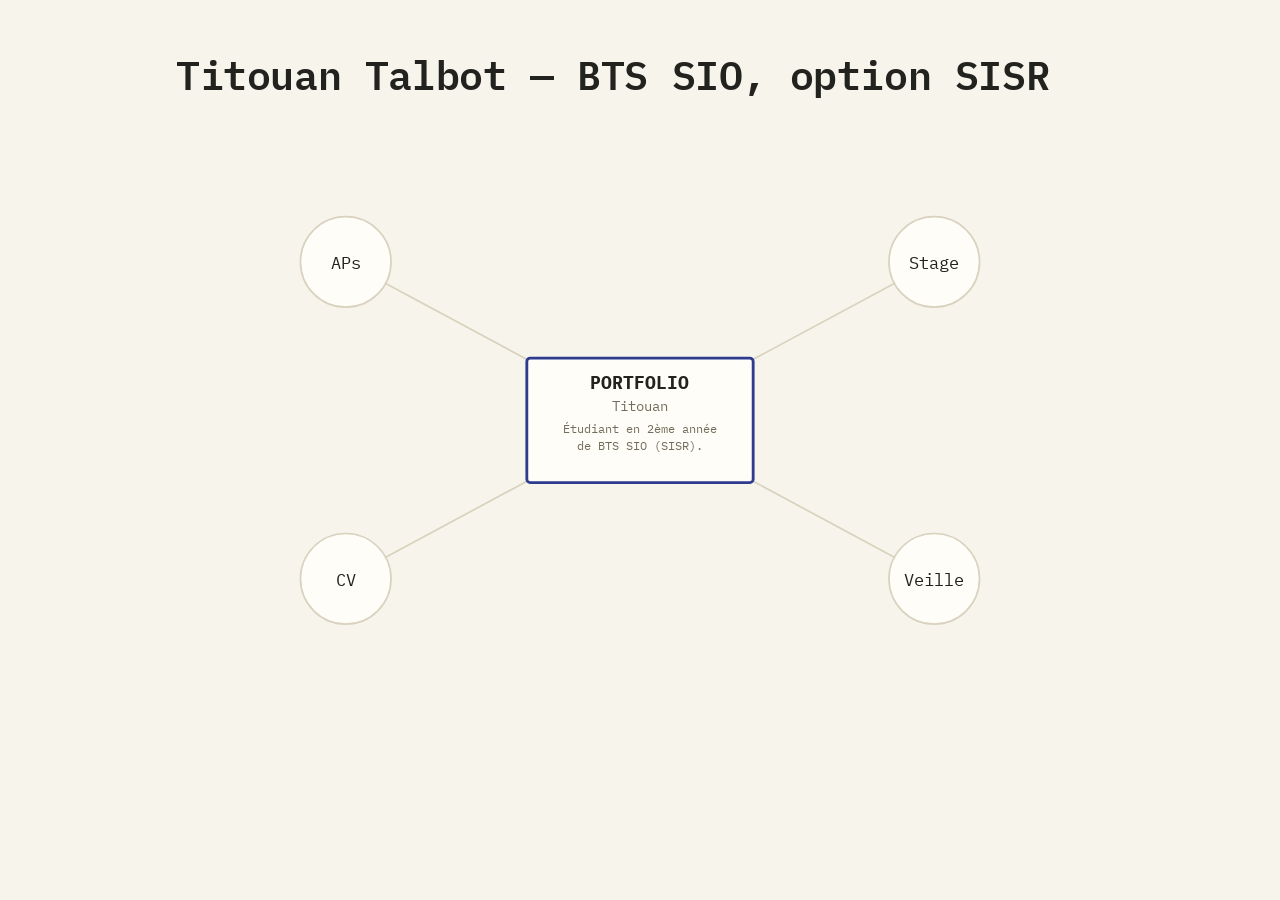
